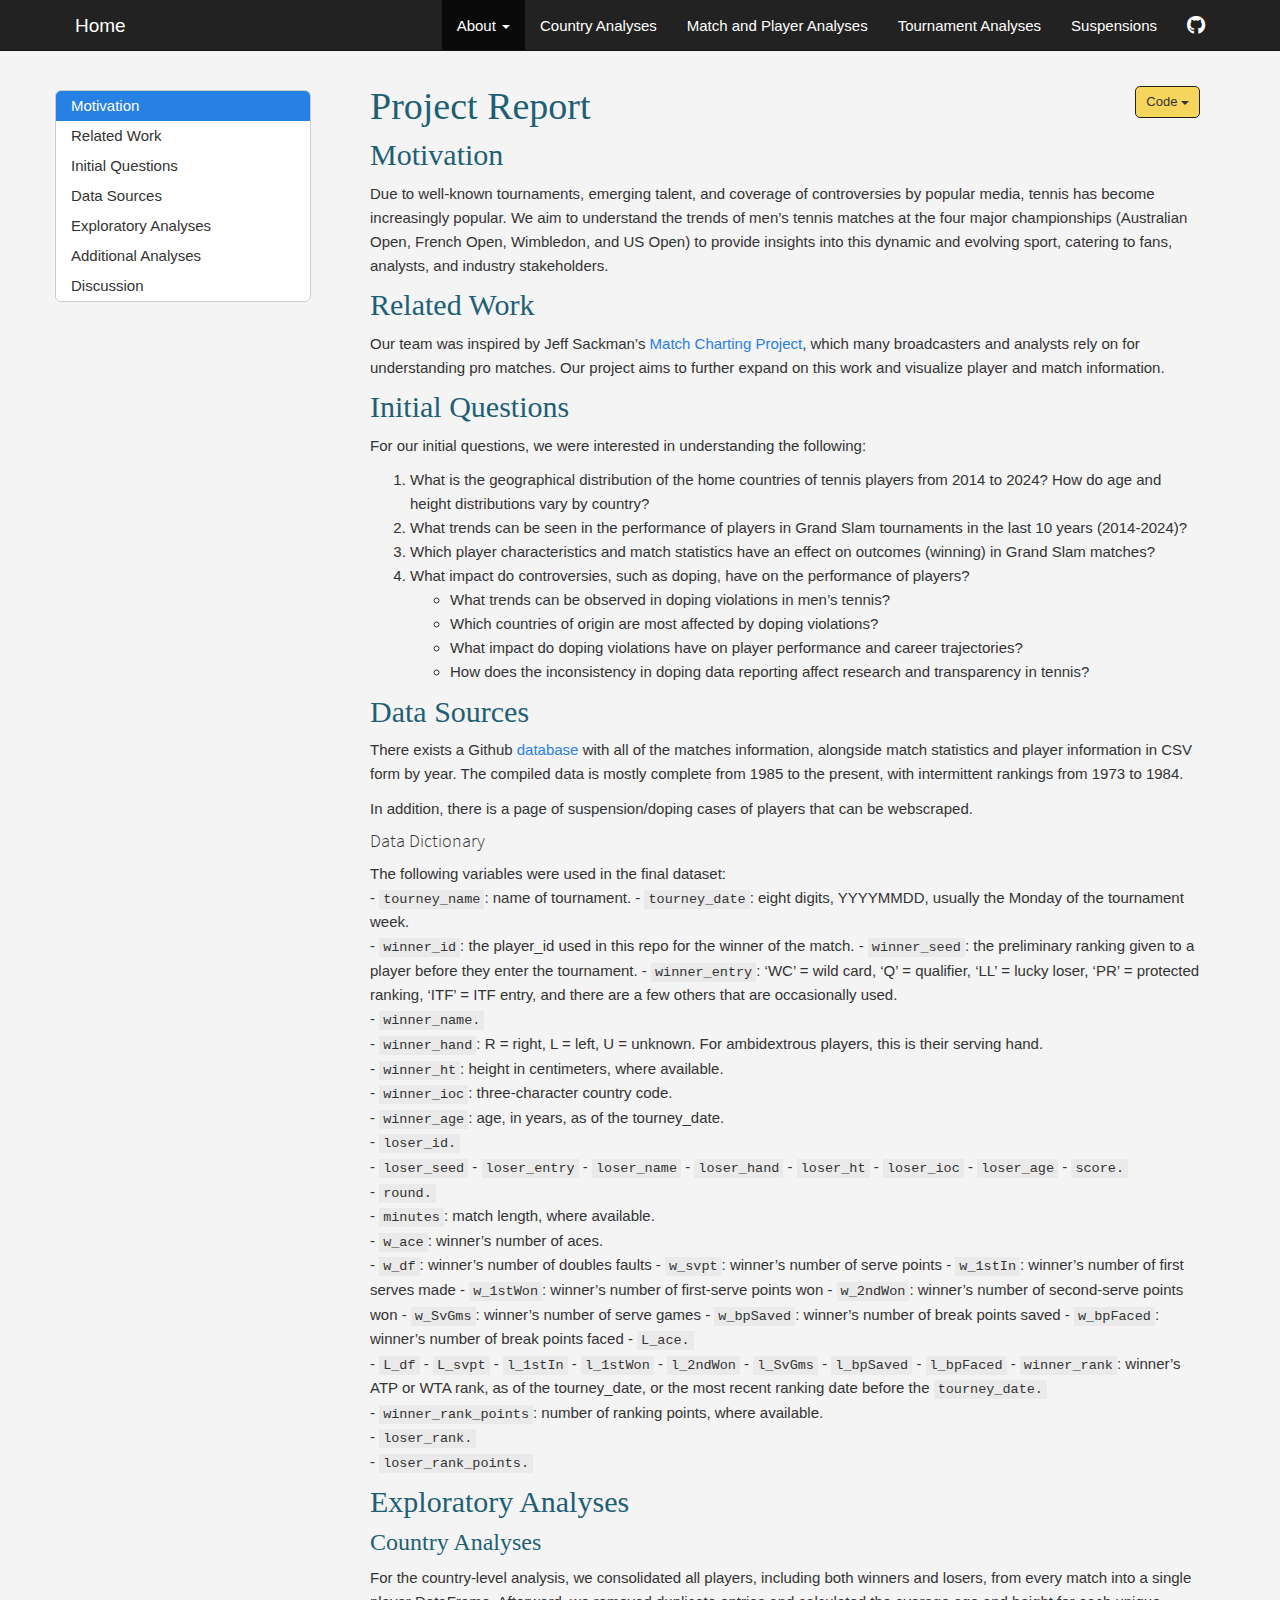
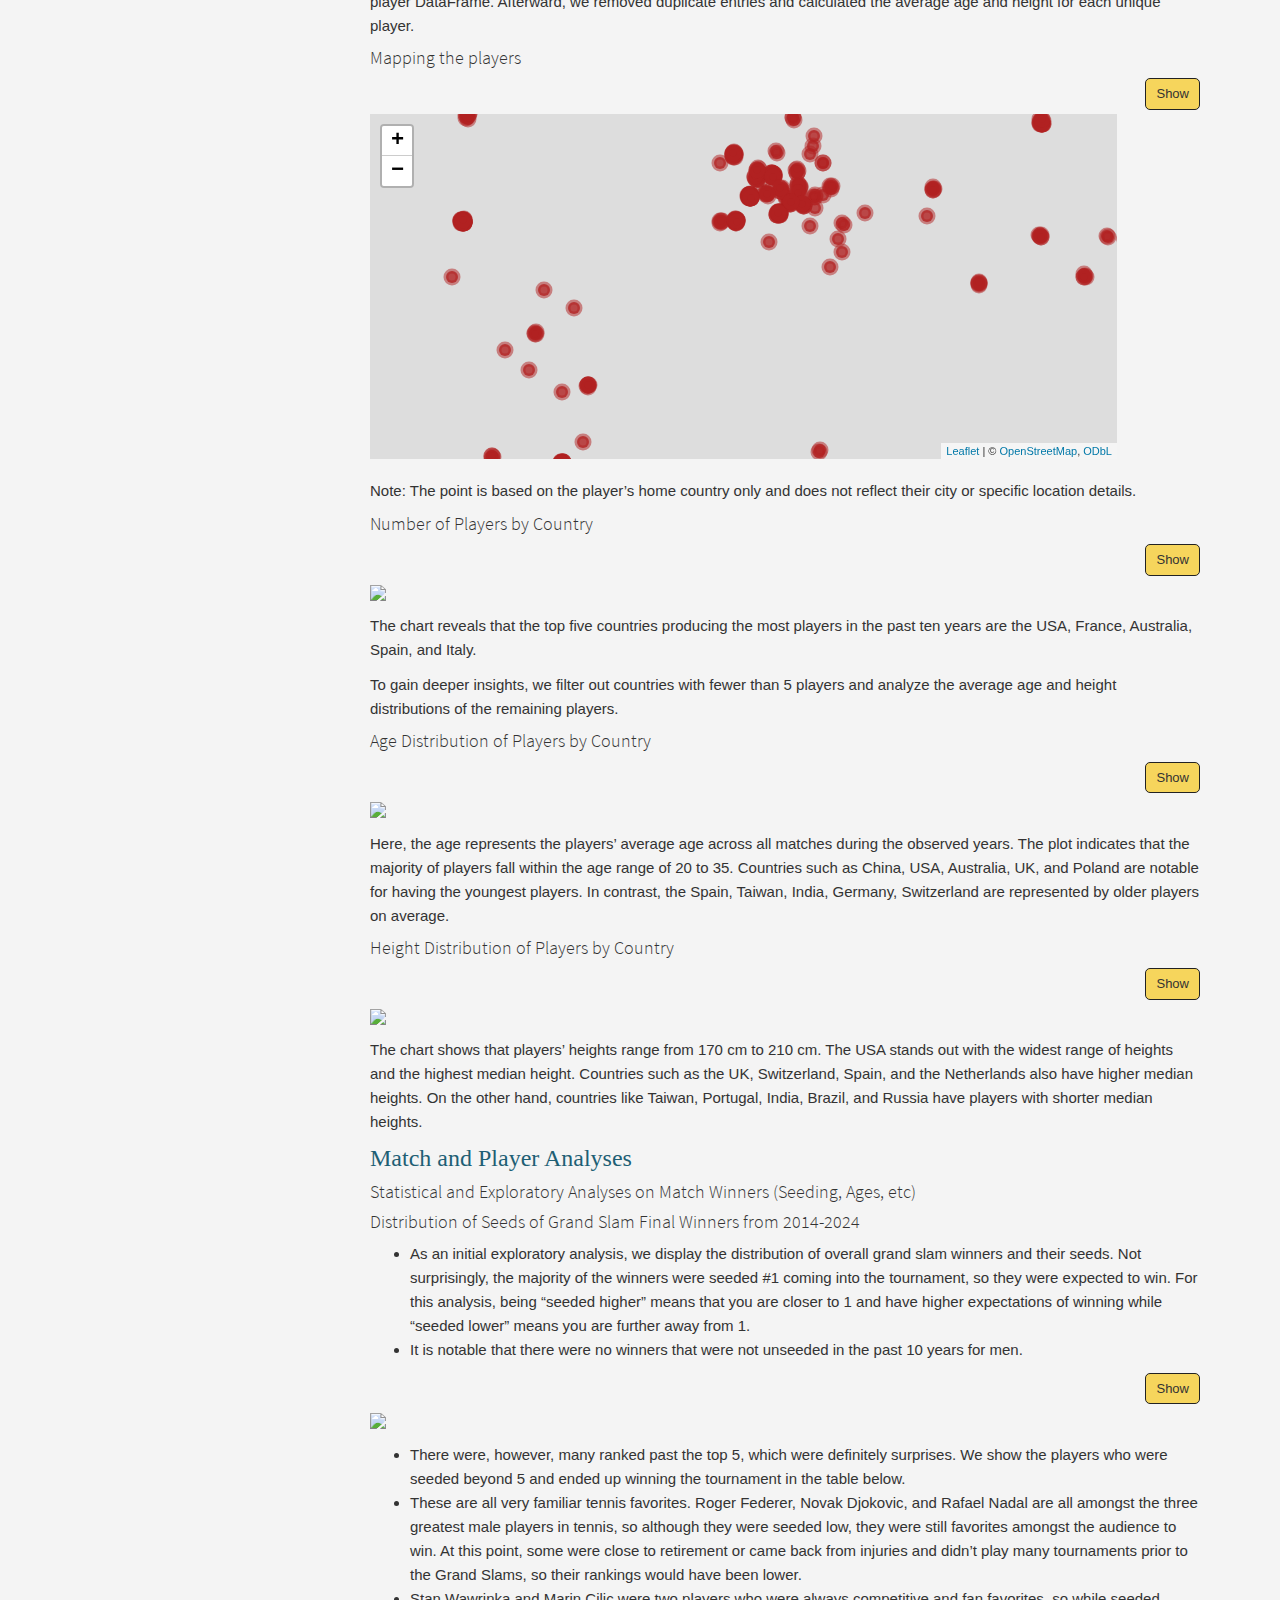
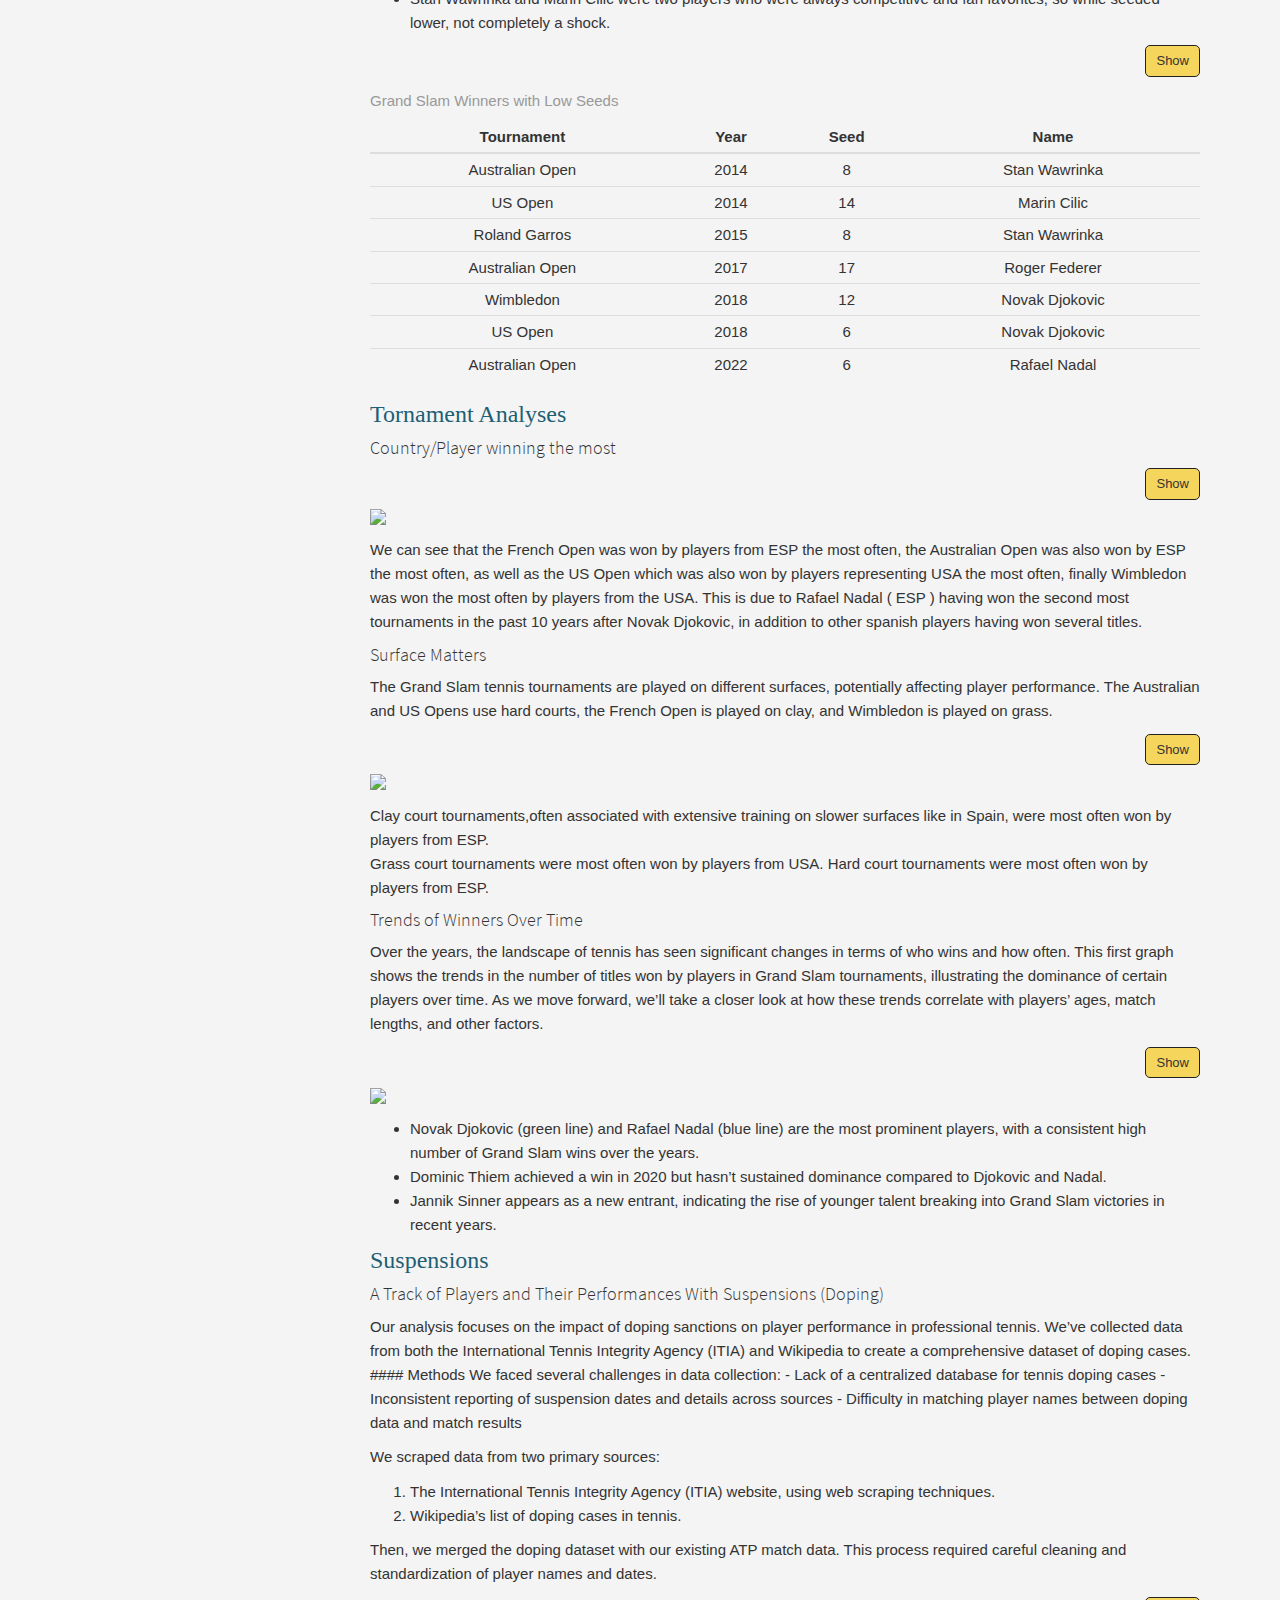
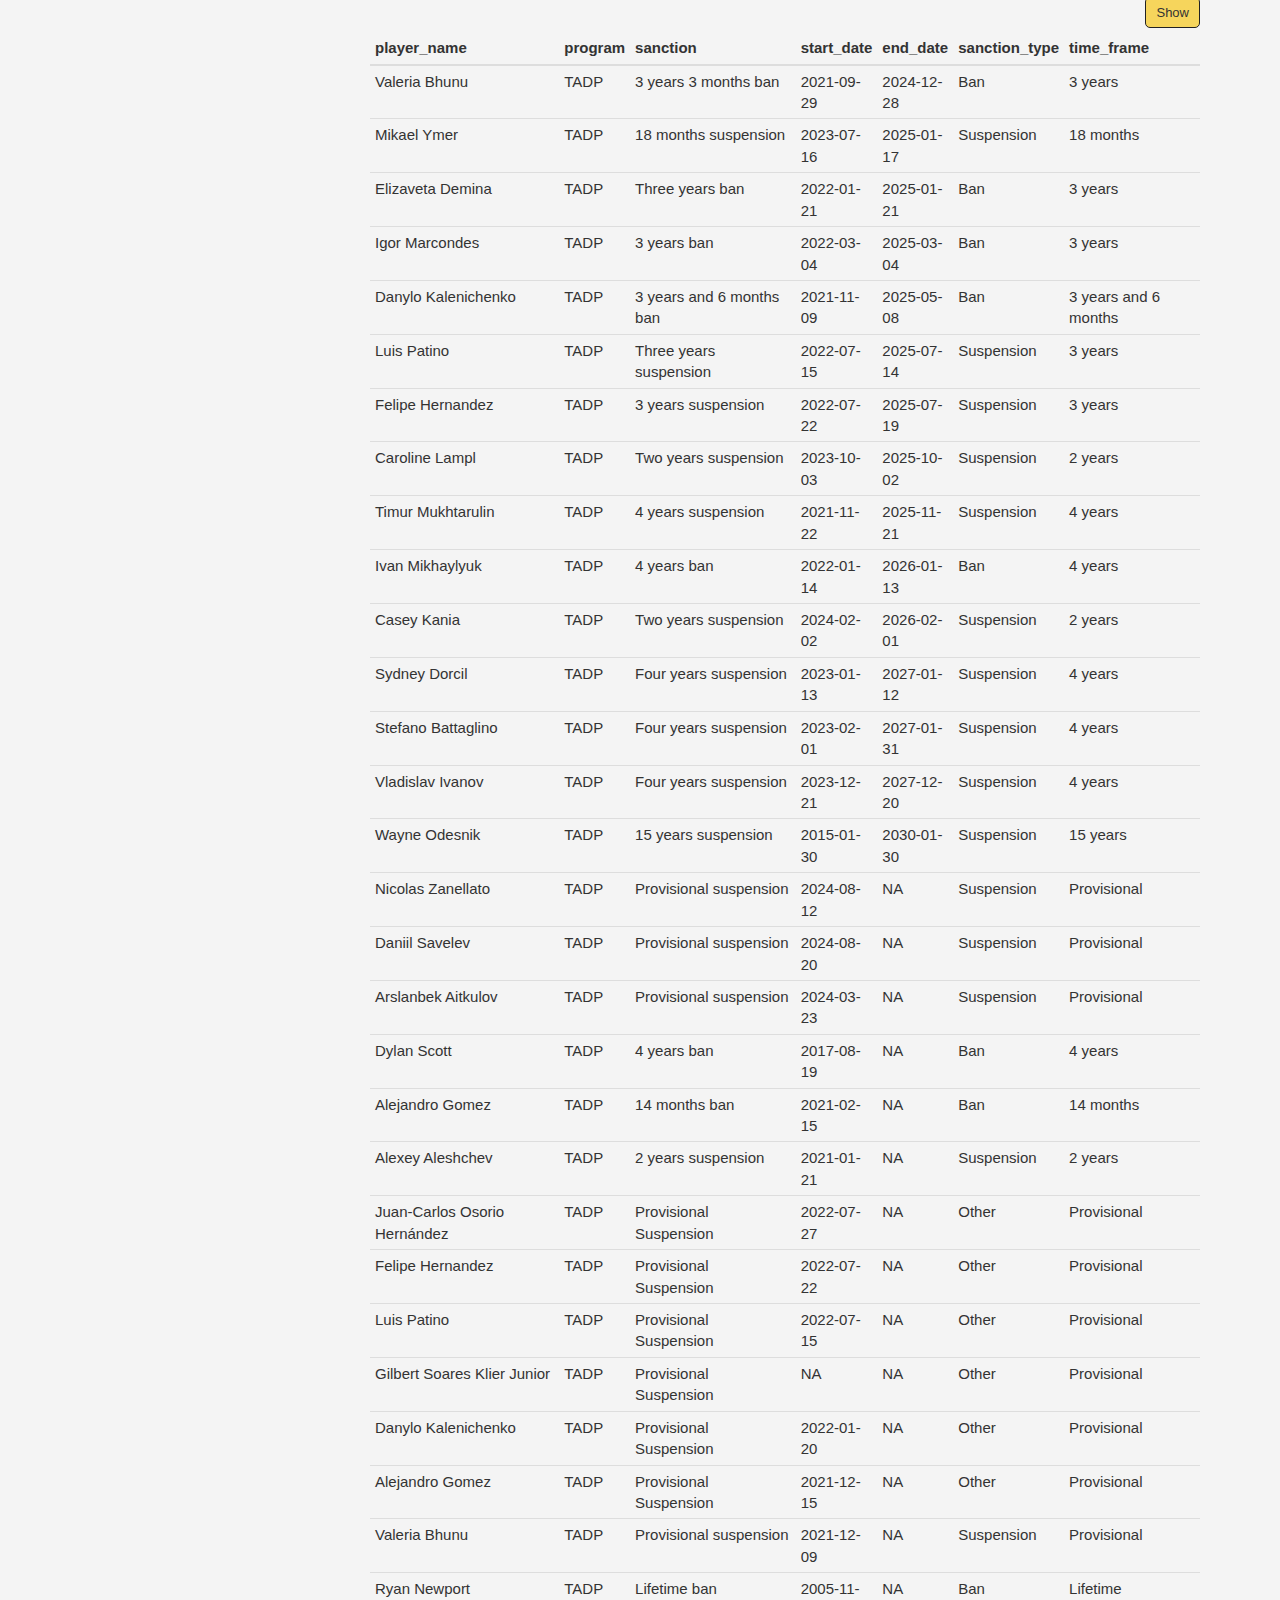
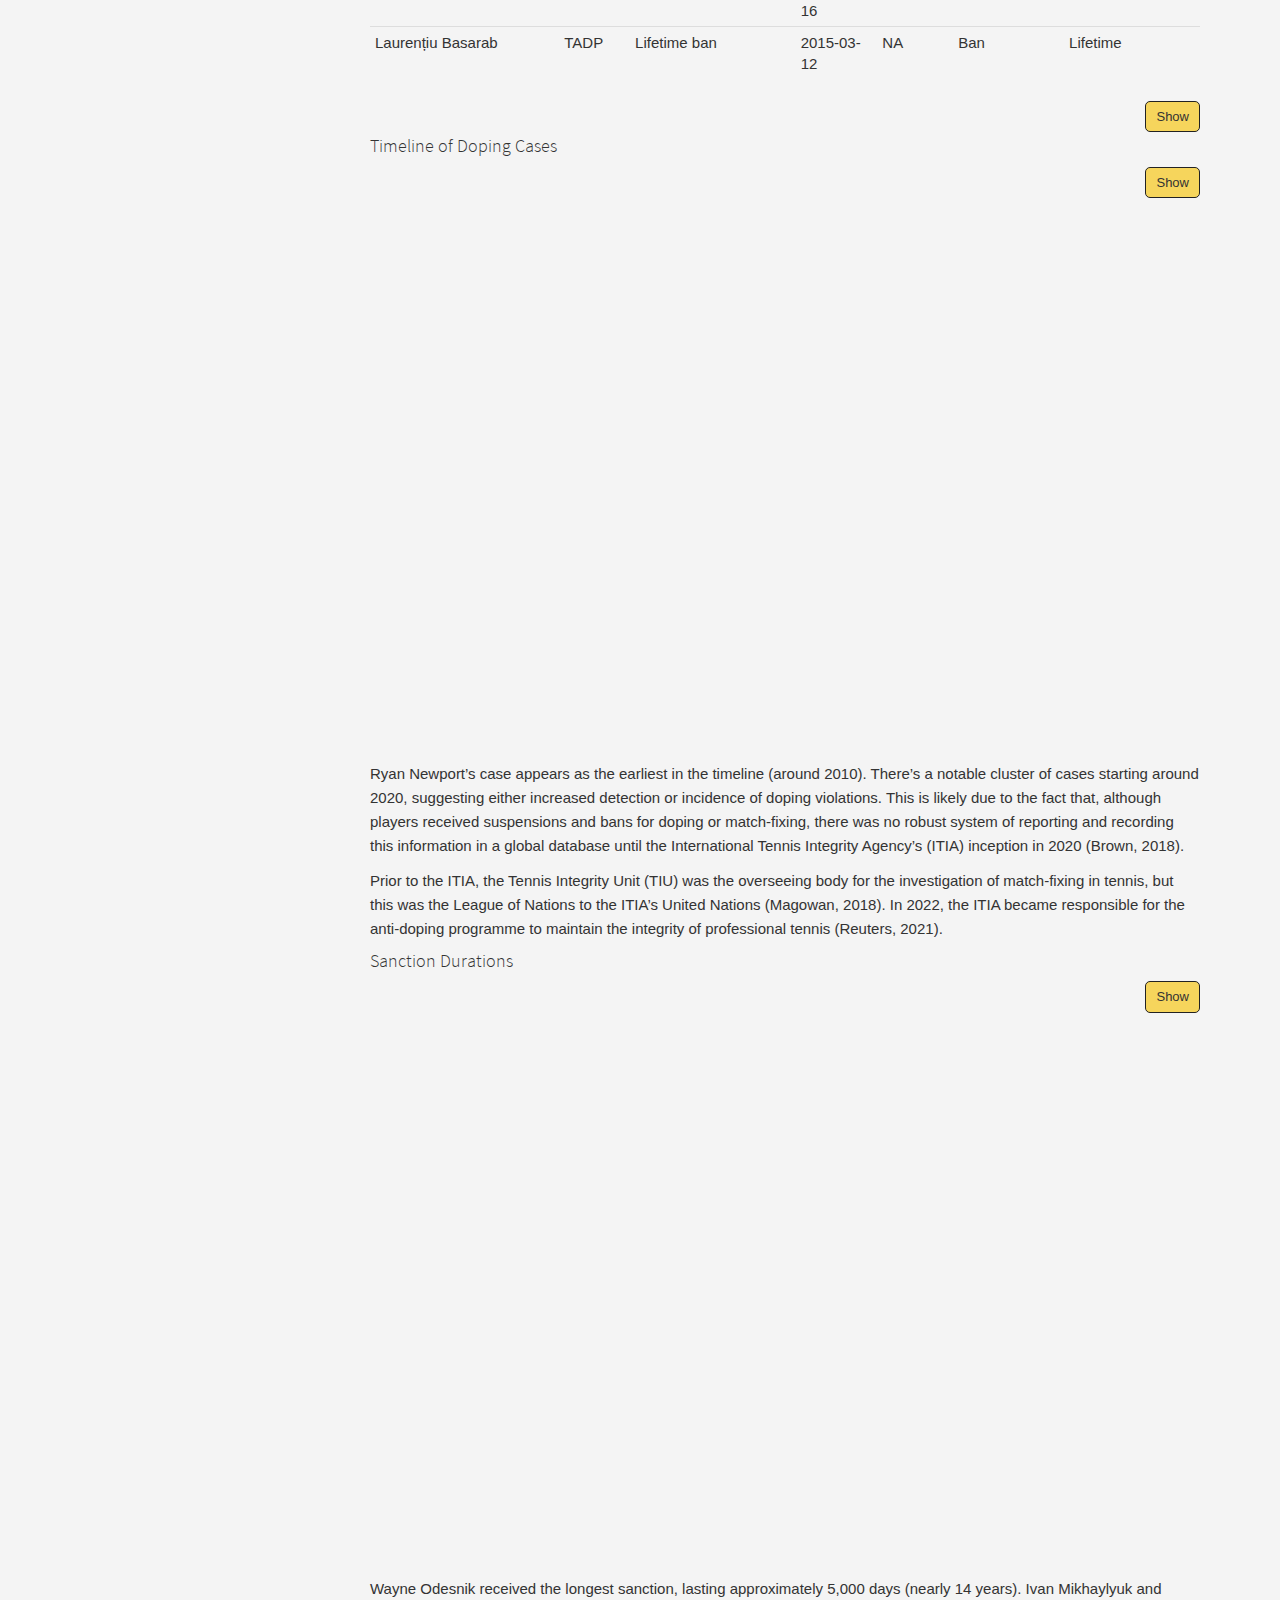
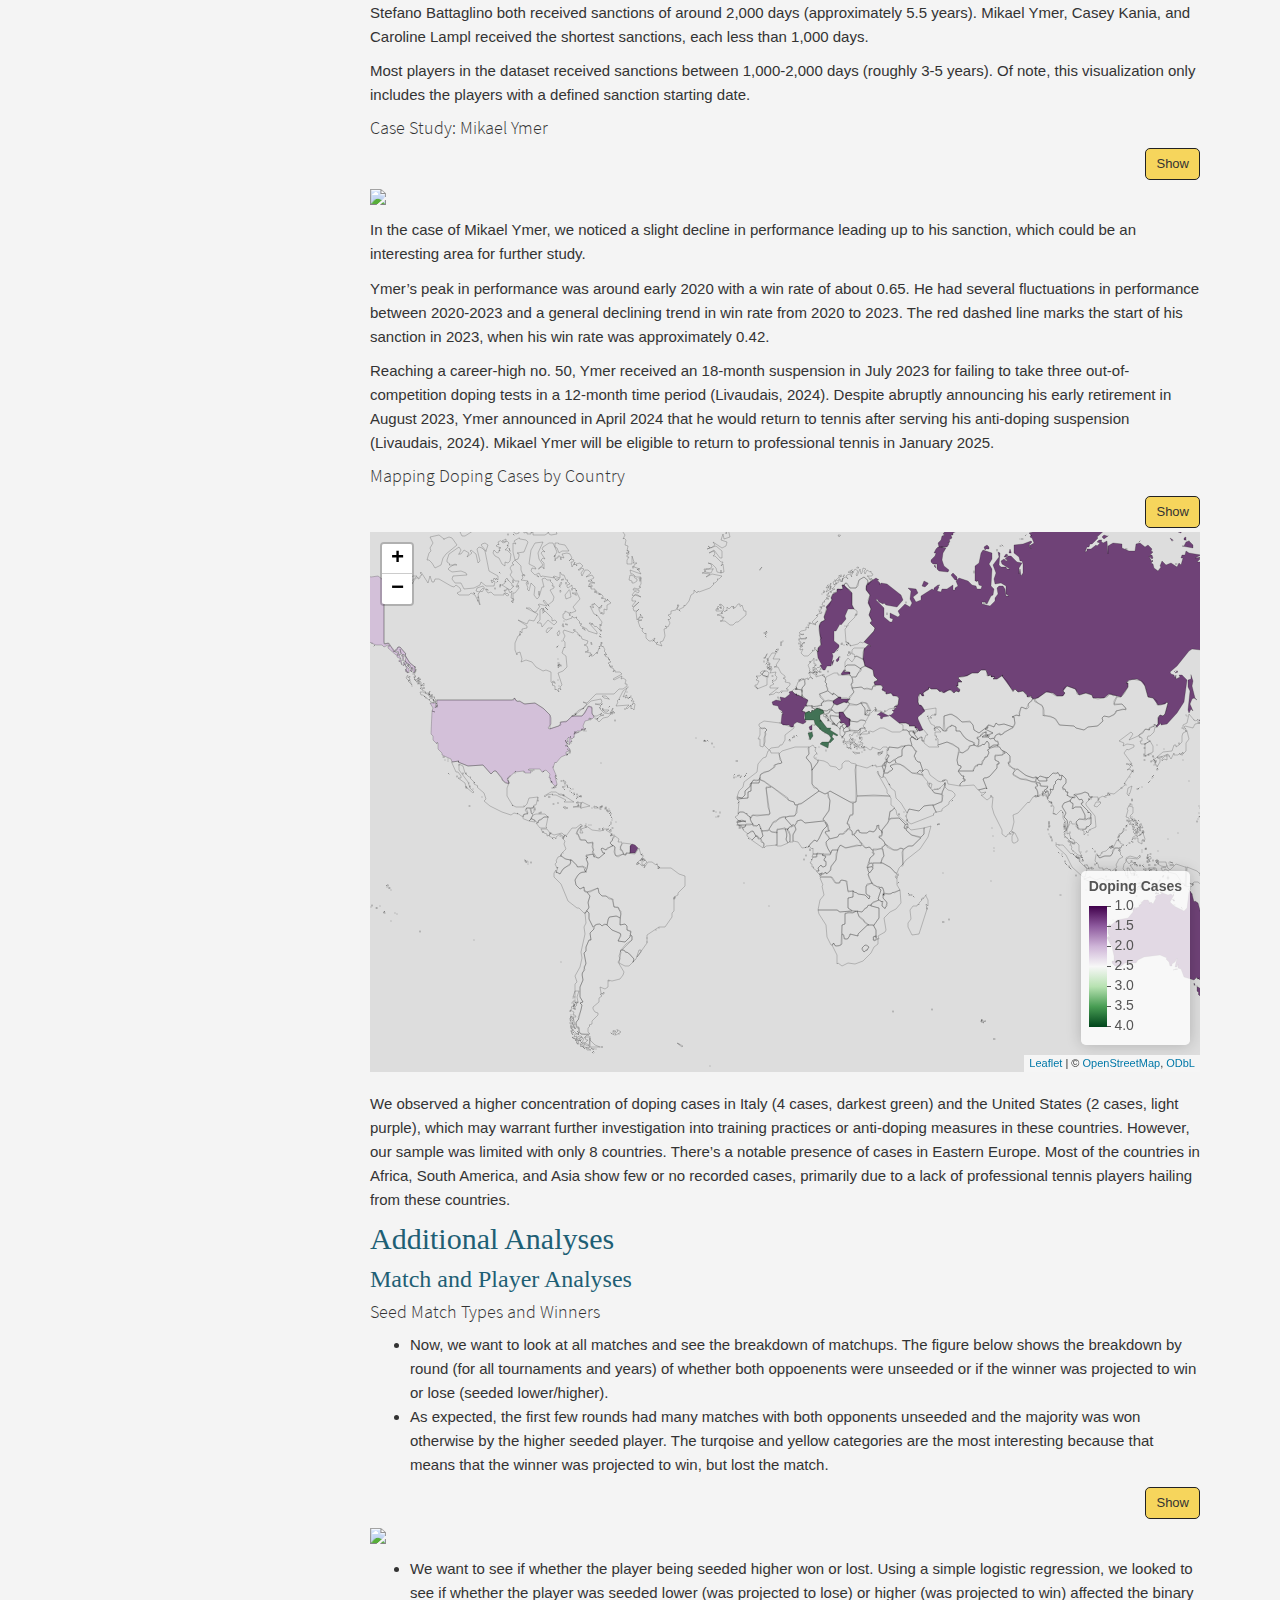
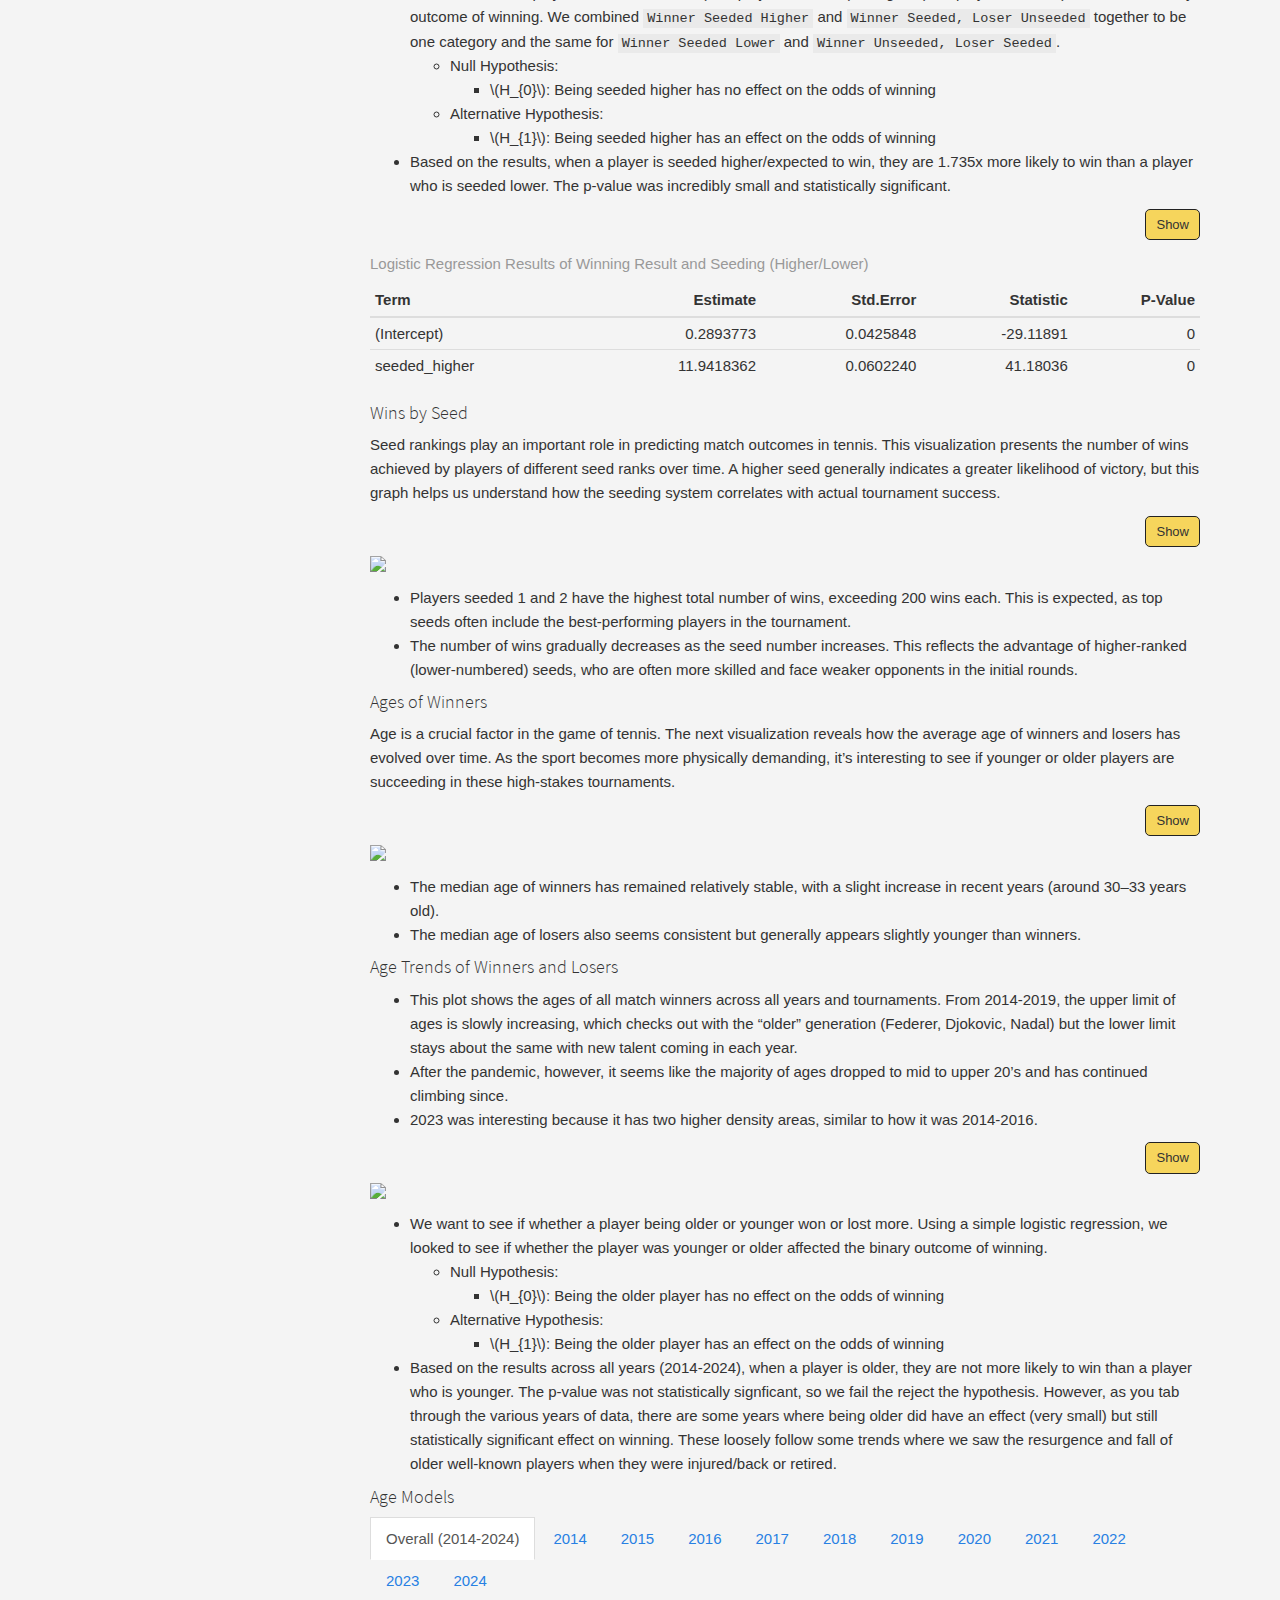
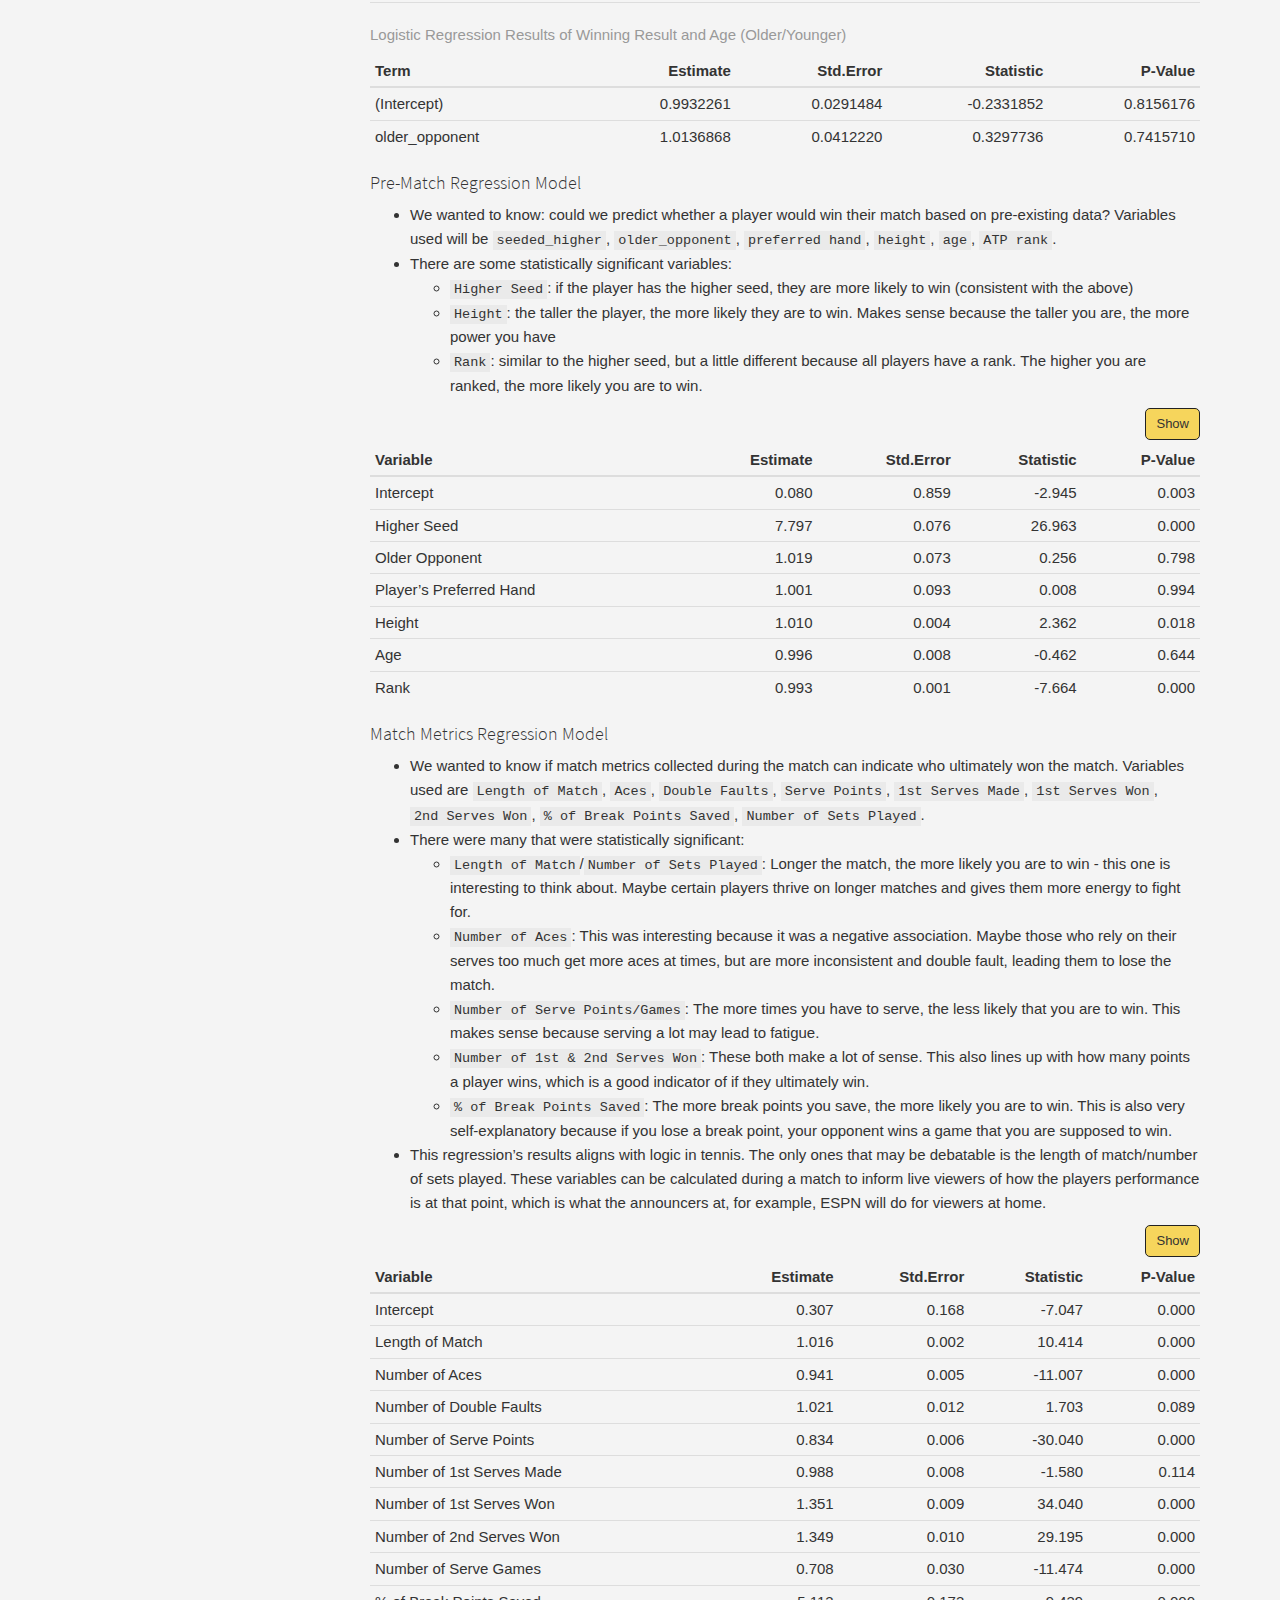
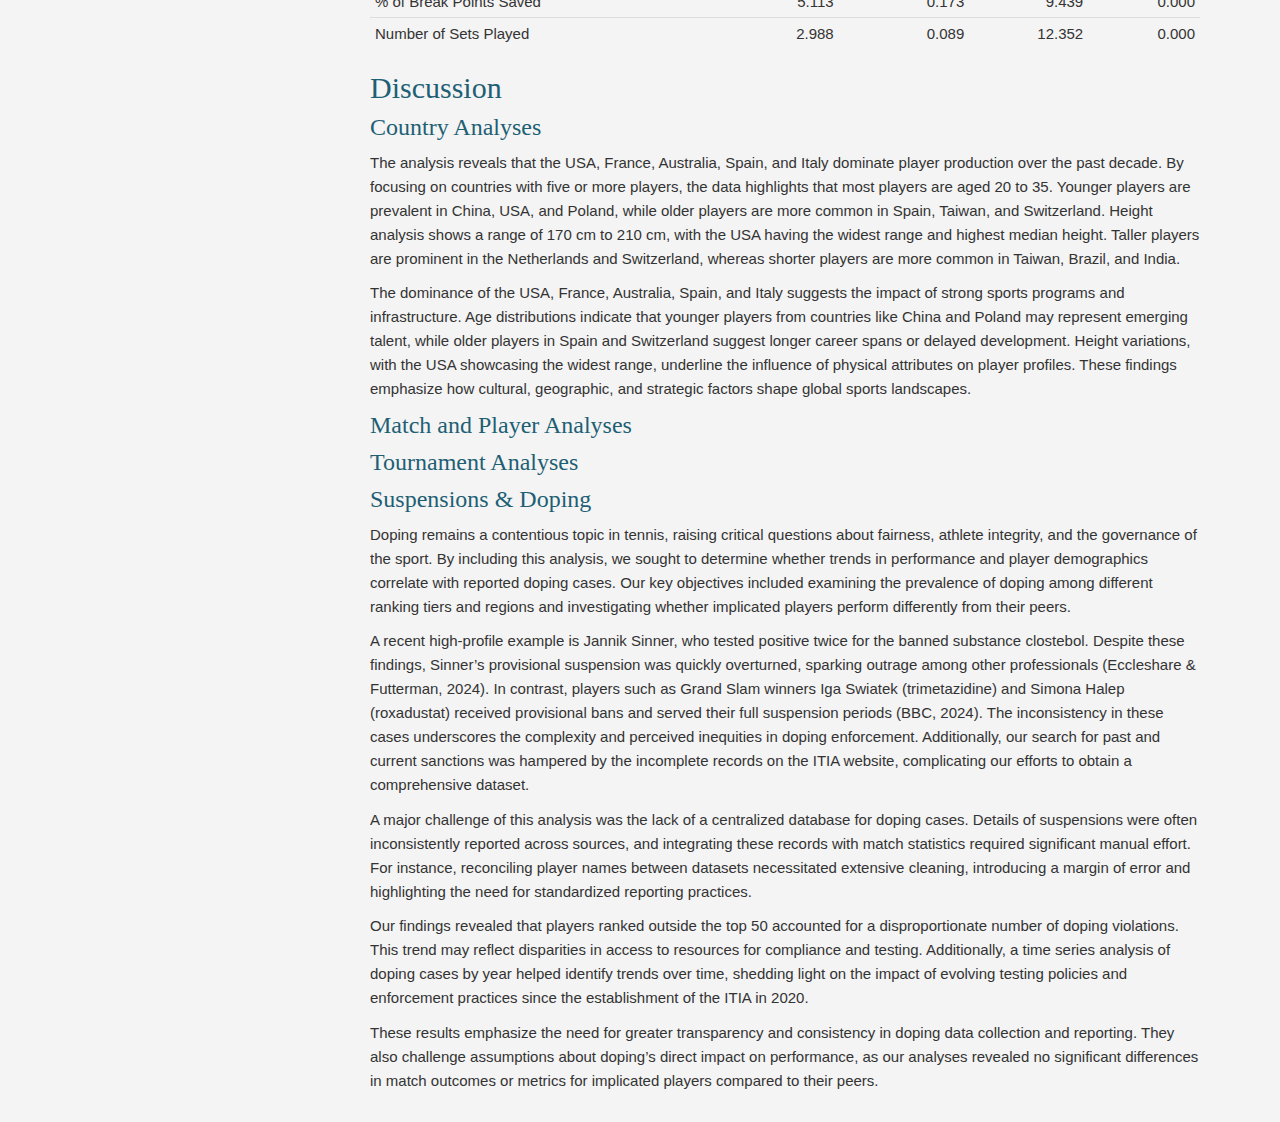
==== about.html @ c5fd1abb "made variable names prettier and hide import code" ====
<!DOCTYPE html>

<html>

<head>

<meta charset="utf-8" />
<meta name="generator" content="pandoc" />
<meta http-equiv="X-UA-Compatible" content="IE=EDGE" />




<title>Project Report</title>

<script src="site_libs/header-attrs-2.28/header-attrs.js"></script>
<script src="site_libs/jquery-3.6.0/jquery-3.6.0.min.js"></script>
<meta name="viewport" content="width=device-width, initial-scale=1" />
<link href="site_libs/bootstrap-3.3.5/css/cosmo.min.css" rel="stylesheet" />
<script src="site_libs/bootstrap-3.3.5/js/bootstrap.min.js"></script>
<script src="site_libs/bootstrap-3.3.5/shim/html5shiv.min.js"></script>
<script src="site_libs/bootstrap-3.3.5/shim/respond.min.js"></script>
<style>h1 {font-size: 34px;}
       h1.title {font-size: 38px;}
       h2 {font-size: 30px;}
       h3 {font-size: 24px;}
       h4 {font-size: 18px;}
       h5 {font-size: 16px;}
       h6 {font-size: 12px;}
       code {color: inherit; background-color: rgba(0, 0, 0, 0.04);}
       pre:not([class]) { background-color: white }</style>
<script src="site_libs/jqueryui-1.13.2/jquery-ui.min.js"></script>
<link href="site_libs/tocify-1.9.1/jquery.tocify.css" rel="stylesheet" />
<script src="site_libs/tocify-1.9.1/jquery.tocify.js"></script>
<script src="site_libs/navigation-1.1/tabsets.js"></script>
<script src="site_libs/navigation-1.1/codefolding.js"></script>
<link href="site_libs/highlightjs-9.12.0/default.css" rel="stylesheet" />
<script src="site_libs/highlightjs-9.12.0/highlight.js"></script>
<link href="site_libs/htmltools-fill-0.5.8.1/fill.css" rel="stylesheet" />
<script src="site_libs/htmlwidgets-1.6.4/htmlwidgets.js"></script>
<link href="site_libs/leaflet-1.3.1/leaflet.css" rel="stylesheet" />
<script src="site_libs/leaflet-1.3.1/leaflet.js"></script>
<link href="site_libs/leafletfix-1.0.0/leafletfix.css" rel="stylesheet" />
<script src="site_libs/proj4-2.6.2/proj4.min.js"></script>
<script src="site_libs/Proj4Leaflet-1.0.1/proj4leaflet.js"></script>
<link href="site_libs/rstudio_leaflet-1.3.1/rstudio_leaflet.css" rel="stylesheet" />
<script src="site_libs/leaflet-binding-2.2.2/leaflet.js"></script>
<script src="site_libs/plotly-binding-4.10.4/plotly.js"></script>
<script src="site_libs/typedarray-0.1/typedarray.min.js"></script>
<link href="site_libs/crosstalk-1.2.1/css/crosstalk.min.css" rel="stylesheet" />
<script src="site_libs/crosstalk-1.2.1/js/crosstalk.min.js"></script>
<link href="site_libs/plotly-htmlwidgets-css-2.11.1/plotly-htmlwidgets.css" rel="stylesheet" />
<script src="site_libs/plotly-main-2.11.1/plotly-latest.min.js"></script>
<link href="site_libs/font-awesome-6.4.2/css/all.min.css" rel="stylesheet" />
<link href="site_libs/font-awesome-6.4.2/css/v4-shims.min.css" rel="stylesheet" />

<style type="text/css">
  code{white-space: pre-wrap;}
  span.smallcaps{font-variant: small-caps;}
  span.underline{text-decoration: underline;}
  div.column{display: inline-block; vertical-align: top; width: 50%;}
  div.hanging-indent{margin-left: 1.5em; text-indent: -1.5em;}
  ul.task-list{list-style: none;}
    </style>

<style type="text/css">code{white-space: pre;}</style>
<script type="text/javascript">
if (window.hljs) {
  hljs.configure({languages: []});
  hljs.initHighlightingOnLoad();
  if (document.readyState && document.readyState === "complete") {
    window.setTimeout(function() { hljs.initHighlighting(); }, 0);
  }
}
</script>






<link rel="stylesheet" href="styles.css" type="text/css" />



<style type = "text/css">
.main-container {
  max-width: 940px;
  margin-left: auto;
  margin-right: auto;
}
img {
  max-width:100%;
}
.tabbed-pane {
  padding-top: 12px;
}
.html-widget {
  margin-bottom: 20px;
}
button.code-folding-btn:focus {
  outline: none;
}
summary {
  display: list-item;
}
details > summary > p:only-child {
  display: inline;
}
pre code {
  padding: 0;
}
</style>


<style type="text/css">
.dropdown-submenu {
  position: relative;
}
.dropdown-submenu>.dropdown-menu {
  top: 0;
  left: 100%;
  margin-top: -6px;
  margin-left: -1px;
  border-radius: 0 6px 6px 6px;
}
.dropdown-submenu:hover>.dropdown-menu {
  display: block;
}
.dropdown-submenu>a:after {
  display: block;
  content: " ";
  float: right;
  width: 0;
  height: 0;
  border-color: transparent;
  border-style: solid;
  border-width: 5px 0 5px 5px;
  border-left-color: #cccccc;
  margin-top: 5px;
  margin-right: -10px;
}
.dropdown-submenu:hover>a:after {
  border-left-color: #adb5bd;
}
.dropdown-submenu.pull-left {
  float: none;
}
.dropdown-submenu.pull-left>.dropdown-menu {
  left: -100%;
  margin-left: 10px;
  border-radius: 6px 0 6px 6px;
}
</style>

<script type="text/javascript">
// manage active state of menu based on current page
$(document).ready(function () {
  // active menu anchor
  href = window.location.pathname
  href = href.substr(href.lastIndexOf('/') + 1)
  if (href === "")
    href = "index.html";
  var menuAnchor = $('a[href="' + href + '"]');

  // mark the anchor link active (and if it's in a dropdown, also mark that active)
  var dropdown = menuAnchor.closest('li.dropdown');
  if (window.bootstrap) { // Bootstrap 4+
    menuAnchor.addClass('active');
    dropdown.find('> .dropdown-toggle').addClass('active');
  } else { // Bootstrap 3
    menuAnchor.parent().addClass('active');
    dropdown.addClass('active');
  }

  // Navbar adjustments
  var navHeight = $(".navbar").first().height() + 15;
  var style = document.createElement('style');
  var pt = "padding-top: " + navHeight + "px; ";
  var mt = "margin-top: -" + navHeight + "px; ";
  var css = "";
  // offset scroll position for anchor links (for fixed navbar)
  for (var i = 1; i <= 6; i++) {
    css += ".section h" + i + "{ " + pt + mt + "}\n";
  }
  style.innerHTML = "body {" + pt + "padding-bottom: 40px; }\n" + css;
  document.head.appendChild(style);
});
</script>

<!-- tabsets -->

<style type="text/css">
.tabset-dropdown > .nav-tabs {
  display: inline-table;
  max-height: 500px;
  min-height: 44px;
  overflow-y: auto;
  border: 1px solid #ddd;
  border-radius: 4px;
}

.tabset-dropdown > .nav-tabs > li.active:before, .tabset-dropdown > .nav-tabs.nav-tabs-open:before {
  content: "\e259";
  font-family: 'Glyphicons Halflings';
  display: inline-block;
  padding: 10px;
  border-right: 1px solid #ddd;
}

.tabset-dropdown > .nav-tabs.nav-tabs-open > li.active:before {
  content: "\e258";
  font-family: 'Glyphicons Halflings';
  border: none;
}

.tabset-dropdown > .nav-tabs > li.active {
  display: block;
}

.tabset-dropdown > .nav-tabs > li > a,
.tabset-dropdown > .nav-tabs > li > a:focus,
.tabset-dropdown > .nav-tabs > li > a:hover {
  border: none;
  display: inline-block;
  border-radius: 4px;
  background-color: transparent;
}

.tabset-dropdown > .nav-tabs.nav-tabs-open > li {
  display: block;
  float: none;
}

.tabset-dropdown > .nav-tabs > li {
  display: none;
}
</style>

<!-- code folding -->
<style type="text/css">
.code-folding-btn { margin-bottom: 4px; }
</style>



<style type="text/css">

#TOC {
  margin: 25px 0px 20px 0px;
}
@media (max-width: 768px) {
#TOC {
  position: relative;
  width: 100%;
}
}

@media print {
.toc-content {
  /* see https://github.com/w3c/csswg-drafts/issues/4434 */
  float: right;
}
}

.toc-content {
  padding-left: 30px;
  padding-right: 40px;
}

div.main-container {
  max-width: 1200px;
}

div.tocify {
  width: 20%;
  max-width: 260px;
  max-height: 85%;
}

@media (min-width: 768px) and (max-width: 991px) {
  div.tocify {
    width: 25%;
  }
}

@media (max-width: 767px) {
  div.tocify {
    width: 100%;
    max-width: none;
  }
}

.tocify ul, .tocify li {
  line-height: 20px;
}

.tocify-subheader .tocify-item {
  font-size: 0.90em;
}

.tocify .list-group-item {
  border-radius: 0px;
}


</style>



</head>

<body>


<div class="container-fluid main-container">


<!-- setup 3col/9col grid for toc_float and main content  -->
<div class="row">
<div class="col-xs-12 col-sm-4 col-md-3">
<div id="TOC" class="tocify">
</div>
</div>

<div class="toc-content col-xs-12 col-sm-8 col-md-9">




<div class="navbar navbar-default  navbar-fixed-top" role="navigation">
  <div class="container">
    <div class="navbar-header">
      <button type="button" class="navbar-toggle collapsed" data-toggle="collapse" data-bs-toggle="collapse" data-target="#navbar" data-bs-target="#navbar">
        <span class="icon-bar"></span>
        <span class="icon-bar"></span>
        <span class="icon-bar"></span>
      </button>
      <a class="navbar-brand" href="index.html">Home</a>
    </div>
    <div id="navbar" class="navbar-collapse collapse">
      <ul class="nav navbar-nav">
        
      </ul>
      <ul class="nav navbar-nav navbar-right">
        <li class="dropdown">
  <a href="#" class="dropdown-toggle" data-toggle="dropdown" role="button" data-bs-toggle="dropdown" aria-expanded="false">
    About
     
    <span class="caret"></span>
  </a>
  <ul class="dropdown-menu" role="menu">
    <li>
      <a href="about.html">Project Report</a>
    </li>
    <li>
      <a href="about_us.html">About Us</a>
    </li>
  </ul>
</li>
<li>
  <a href="demographics.html">Country Analyses</a>
</li>
<li>
  <a href="ranking.html">Match and Player Analyses</a>
</li>
<li>
  <a href="wins.html">Tournament Analyses</a>
</li>
<li>
  <a href="suspensions.html">Suspensions</a>
</li>
<li>
  <a href="https://github.com/rysgpd/p8105_final_project.github.io">
    <span class="fa fa-github fa-lg"></span>
     
  </a>
</li>
      </ul>
    </div><!--/.nav-collapse -->
  </div><!--/.container -->
</div><!--/.navbar -->

<div id="header">

<div class="btn-group pull-right float-right">
<button type="button" class="btn btn-default btn-xs btn-secondary btn-sm dropdown-toggle" data-toggle="dropdown" data-bs-toggle="dropdown" aria-haspopup="true" aria-expanded="false"><span>Code</span> <span class="caret"></span></button>
<ul class="dropdown-menu dropdown-menu-right" style="min-width: 50px;">
<li><a id="rmd-show-all-code" href="#">Show All Code</a></li>
<li><a id="rmd-hide-all-code" href="#">Hide All Code</a></li>
</ul>
</div>



<h1 class="title toc-ignore">Project Report</h1>

</div>


<div id="motivation" class="section level2">
<h2>Motivation</h2>
<p>Due to well-known tournaments, emerging talent, and coverage of
controversies by popular media, tennis has become increasingly popular.
We aim to understand the trends of men’s tennis matches at the four
major championships (Australian Open, French Open, Wimbledon, and US
Open) to provide insights into this dynamic and evolving sport, catering
to fans, analysts, and industry stakeholders.</p>
</div>
<div id="related-work" class="section level2">
<h2>Related Work</h2>
<p>Our team was inspired by Jeff Sackman’s <a
href="https://www.tennisabstract.com/charting/meta.html">Match Charting
Project</a>, which many broadcasters and analysts rely on for
understanding pro matches. Our project aims to further expand on this
work and visualize player and match information.</p>
</div>
<div id="initial-questions" class="section level2">
<h2>Initial Questions</h2>
<p>For our initial questions, we were interested in understanding the
following:</p>
<ol style="list-style-type: decimal">
<li>What is the geographical distribution of the home countries of
tennis players from 2014 to 2024? How do age and height distributions
vary by country?</li>
<li>What trends can be seen in the performance of players in Grand Slam
tournaments in the last 10 years (2014-2024)?</li>
<li>Which player characteristics and match statistics have an effect on
outcomes (winning) in Grand Slam matches?</li>
<li>What impact do controversies, such as doping, have on the
performance of players?
<ul>
<li>What trends can be observed in doping violations in men’s
tennis?</li>
<li>Which countries of origin are most affected by doping
violations?</li>
<li>What impact do doping violations have on player performance and
career trajectories?</li>
<li>How does the inconsistency in doping data reporting affect research
and transparency in tennis?</li>
</ul></li>
</ol>
</div>
<div id="data-sources" class="section level2">
<h2>Data Sources</h2>
<p>There exists a Github <a
href="https://github.com/JeffSackmann/tennis_atp">database</a> with all
of the matches information, alongside match statistics and player
information in CSV form by year. The compiled data is mostly complete
from 1985 to the present, with intermittent rankings from 1973 to
1984.</p>
<p>In addition, there is a page of suspension/doping cases of players
that can be webscraped.</p>
<div id="data-dictionary" class="section level4">
<h4>Data Dictionary</h4>
<p>The following variables were used in the final dataset:<br />
- <code>tourney_name</code>: name of tournament. -
<code>tourney_date</code>: eight digits, YYYYMMDD, usually the Monday of
the tournament week.<br />
- <code>winner_id</code>: the player_id used in this repo for the winner
of the match. - <code>winner_seed</code>: the preliminary ranking given
to a player before they enter the tournament. -
<code>winner_entry</code>: ‘WC’ = wild card, ‘Q’ = qualifier, ‘LL’ =
lucky loser, ‘PR’ = protected ranking, ‘ITF’ = ITF entry, and there are
a few others that are occasionally used.<br />
- <code>winner_name.</code><br />
- <code>winner_hand</code>: R = right, L = left, U = unknown. For
ambidextrous players, this is their serving hand.<br />
- <code>winner_ht</code>: height in centimeters, where available.<br />
- <code>winner_ioc</code>: three-character country code.<br />
- <code>winner_age</code>: age, in years, as of the tourney_date.<br />
- <code>loser_id.</code><br />
- <code>loser_seed</code> - <code>loser_entry</code> -
<code>loser_name</code> - <code>loser_hand</code> -
<code>loser_ht</code> - <code>loser_ioc</code> - <code>loser_age</code>
- <code>score.</code><br />
- <code>round.</code><br />
- <code>minutes</code>: match length, where available.<br />
- <code>w_ace</code>: winner’s number of aces.<br />
- <code>w_df</code>: winner’s number of doubles faults -
<code>w_svpt</code>: winner’s number of serve points -
<code>w_1stIn</code>: winner’s number of first serves made -
<code>w_1stWon</code>: winner’s number of first-serve points won -
<code>w_2ndWon</code>: winner’s number of second-serve points won -
<code>w_SvGms</code>: winner’s number of serve games -
<code>w_bpSaved</code>: winner’s number of break points saved -
<code>w_bpFaced</code>: winner’s number of break points faced -
<code>L_ace.</code><br />
- <code>L_df</code> - <code>L_svpt</code> - <code>l_1stIn</code> -
<code>l_1stWon</code> - <code>l_2ndWon</code> - <code>l_SvGms</code> -
<code>l_bpSaved</code> - <code>l_bpFaced</code> -
<code>winner_rank</code>: winner’s ATP or WTA rank, as of the
tourney_date, or the most recent ranking date before the
<code>tourney_date.</code><br />
- <code>winner_rank_points</code>: number of ranking points, where
available.<br />
- <code>loser_rank.</code><br />
- <code>loser_rank_points.</code></p>
</div>
</div>
<div id="exploratory-analyses" class="section level2">
<h2>Exploratory Analyses</h2>
<div id="country-analyses" class="section level3">
<h3>Country Analyses</h3>
<p>For the country-level analysis, we consolidated all players,
including both winners and losers, from every match into a single player
DataFrame. Afterward, we removed duplicate entries and calculated the
average age and height for each unique player.</p>
<div id="mapping-the-players" class="section level4">
<h4>Mapping the players</h4>
<pre class="r"><code>manual_mapping &lt;- tibble(
  player_ioc = c(&quot;BAR&quot;, &quot;BUL&quot;, &quot;CHI&quot;, &quot;CRO&quot;, &quot;DEN&quot;, &quot;GER&quot;, &quot;GRE&quot;, &quot;LAT&quot;, &quot;NED&quot;, &quot;POR&quot;, &quot;RSA&quot;, &quot;SLO&quot;, &quot;SUI&quot;, &quot;TPE&quot;, &quot;URU&quot;),
  country_name = c(&quot;Barbados&quot;, &quot;Bulgaria&quot;, &quot;Chile&quot;, &quot;Croatia&quot;, &quot;Denmark&quot;, &quot;Germany&quot;, &quot;Greece&quot;, &quot;Latvia&quot;, &quot;Netherlands&quot;, &quot;Portugal&quot;, 
                   &quot;South Africa&quot;, &quot;Slovenia&quot;, &quot;Switzerland&quot;, &quot;Taiwan&quot;, &quot;Uruguay&quot;)
)

player_df = 
  player_df |&gt;
  mutate(
    country_name = countrycode(player_ioc, &quot;iso3c&quot;, &quot;country.name&quot;),
  ) |&gt;
  left_join(manual_mapping, by = &quot;player_ioc&quot;, suffix = c(&quot;_countrycode&quot;, &quot;_manual&quot;)) |&gt;
  mutate(
    country_name = ifelse(!is.na(country_name_manual), country_name_manual, country_name_countrycode), 
    player_info = paste(
      &quot;&lt;b&gt;Name:&lt;/b&gt;&quot;, player_name, &quot;&lt;br&gt;&quot;,
      &quot;&lt;b&gt;Hand:&lt;/b&gt;&quot;, player_hand, &quot;&lt;br&gt;&quot;,
      &quot;&lt;b&gt;Age:&lt;/b&gt;&quot;, round(player_age, 2), &quot;&lt;br&gt;&quot;,
      &quot;&lt;b&gt;Height:&lt;/b&gt;&quot;, player_ht, &quot;&lt;br&gt;&quot;,
      &quot;&lt;b&gt;Country:&lt;/b&gt;&quot;, country_name
  ))

player_df = player_df |&gt;
  mutate(
    country_name = case_when(
      country_name == &quot;United States&quot; ~ &quot;USA&quot;,
      country_name == &quot;United Kingdom&quot; ~ &quot;UK&quot;,
      TRUE ~ country_name
    )
  )

country_coords =
  map_data(&quot;world&quot;) |&gt;
  group_by(region) |&gt;
  summarise(lat = mean(range(lat)), long = mean(range(long)))

country_coords = country_coords |&gt;
  mutate(
    lat = ifelse(region == &quot;USA&quot;, 39.8283, lat),
    long = ifelse(region == &quot;USA&quot;, -98.5795, long)
  )

player_coords =
  player_df |&gt;
  left_join(country_coords, by = c(&quot;country_name&quot; = &quot;region&quot;))

set.seed(42) 
player_coords &lt;- player_coords |&gt; 
  mutate(
    lat = lat + runif(n(), -0.5, 0.5),  
    long = long + runif(n(), -0.5, 0.5)
  )

leaflet(player_coords) |&gt;
  addTiles() |&gt;  
  addCircleMarkers(
    ~long, ~lat,  
    radius = 6, 
    color = &quot;firebrick&quot;,  
    popup = ~player_info,  
    label = ~player_name, 
    fillOpacity = 0.8
  ) |&gt; 
  setView(lng = 0, lat = 20, zoom = 2)  </code></pre>
<div class="leaflet html-widget html-fill-item" id="htmlwidget-138d885b9e97c5eb95f0" style="width:90%;height:345.6px;"></div>
<script type="application/json" data-for="htmlwidget-138d885b9e97c5eb95f0">{"x":{"options":{"crs":{"crsClass":"L.CRS.EPSG3857","code":null,"proj4def":null,"projectedBounds":null,"options":{}}},"calls":[{"method":"addTiles","args":["https://{s}.tile.openstreetmap.org/{z}/{x}/{y}.png",null,null,{"minZoom":0,"maxZoom":18,"tileSize":256,"subdomains":"abc","errorTileUrl":"","tms":false,"noWrap":false,"zoomOffset":0,"zoomReverse":false,"opacity":1,"zIndex":1,"detectRetina":false,"attribution":"&copy; <a href=\"https://openstreetmap.org/copyright/\">OpenStreetMap<\/a>,  <a href=\"https://opendatacommons.org/licenses/odbl/\">ODbL<\/a>"}]},{"method":"addCircleMarkers","args":[[51.5835796946194,51.60584906442091,39.61443953478634,null,44.62550825998187,null,46.47760279523209,45.87568107782863,51.32576594152488,18.97984505747445,39.85298065259121,-32.18137564812787,48.13508690474555,61.28216031542979,51.13106647366658,42.32500140019692,46.44536662613973,64.55791704915464,46.77782873134129,41.94531962368637,47.20686303707771,39.53394904406741,40.31719172892086,42.3316551099997,45.82345203869045,46.25522626494057,46.1312179476954,40.3009770072531,39.84220850444399,40.23124313633889,52.16706377267838,61.83778663235717,39.71640828281566,46.42618420999497,61.03067982988432,-38.08441752265207,61.03406563797034,49.51398297795095,40.30184028414078,-38.30555495945737,null,23.53672373341396,50.70620468398556,51.64231356489472,4.030969855841249,40.35281547298655,46.62876938609406,33.92486799065955,-13.77114769513719,52.04830636223778,41.71841408871114,50.34774769889191,39.72678541142419,-38.13264082721435,43.74460017215461,35.13658797345124,62.5727598471567,50.84003798151389,46.00210244441405,44.49817567574792,46.14274747227319,24.08376934635453,21.38183464040048,61.59321991517209,47.15252136834897,31.14401418808848,46.0123010952957,40.15645848523751,-38.22412878251635,39.56884473964497,61.06972028710879,41.52546597155742,34.83220534608699,null,39.59264921862632,-32.18113206210546,39.40312361507677,null,52.14712102618068,41.38655743165873,61.60833549359813,39.5531440845225,39.68732830585837,-32.37131109950133,48.64640403585508,39.9588857179042,45.97471787920222,50.75875416747294,43.79127574595623,50.97399202059023,40.06266539101489,-35.05435132863931,50.87734360806644,40.32827300368808,46.6666592292022,46.47510878159665,41.19686440285295,35.9020014249254,40.07227464632057,55.54579498223029,46.36725982511416,47.71627841051668,45.86239365069196,47.58935968624428,51.61122934310697,52.59532133163884,55.66649102140218,-38.18408769718371,44.2414249710273,41.38725984352641,46.34995193313807,50.83780101011507,53.67129757185467,38.91508432524279,51.20456364494748,48.03649740759283,51.63409416144714,51.02443960495293,48.48271376336925,44.81270487164147,39.68502199935652,21.03292549867183,-32.32701200083829,48.77024509129114,51.38843094347976,-32.50551485456526,4.518422536086291,48.46169100585394,41.61851040297188,-14.01761670550331,40.23193452513702,50.60447353543714,40.0267461752519,49.1179526373744,58.93273143842816,39.97505977540277,40.21664280025288,34.50151119637303,-13.97760654683225,39.69502459000796,45.88946108729579,61.97574748354964,46.20508403191343,57.14484476973303,35.12132054683752,52.4499437622726,-38.74717112164944,47.59796625142917,44.27738658245653,48.01965272566304,4.318597198231146,44.30784869357012,39.85022063134238,50.39544045249932,46.41960734850727,42.16081192018464,-32.7126188557595,23.13003796734847,48.31628058478236,51.34893782925792,46.58064929349348,39.87879408436753,48.78233302314766,46.6610810207203,21.15752698341385,39.57479461561888,-32.44860140536912,39.64535335178412,34.50396725768223,-32.7143857430201,-38.18760350625962,-38.50546153169125,39.80928855808452,51.14908378012478,55.35413020779379,61.16322185122408,-38.09265419654548,55.51893998472951,42.17938385508023,40.09733242571279,55.57013123109937,62.75811279402114,44.02263891883194,35.64619867107831,47.94268110953271,null,49.09847082174383,40.12149120920263,26.45825599459931,55.21438549435697,45.84050248353742,-38.13322422024794,50.79764581285417,55.05572502571158,54.99888885347173,34.44092207076028,45.99901463417336,51.541776396567,39.81459885253571,50.73231492796913,46.62613216764294,62.41259407252073,61.87866247608326,62.33827928523533,45.89889458101243,39.77062463883236,43.20840673241764,null,39.64769731578417,39.58798998018652,-38.37531766202301,42.03486271505244,35.72335722739808,50.72972339740954,62.14293644530699,46.57976951403543,-1.692989487666637,-32.54713752237149,41.93241295567714,-32.00776930595748,47.14323649648577,41.99162799329497,44.24869467504323,42.34645457332954,-38.60364978085272,-38.09681905480102,39.63535440044403,50.18645303184167,46.35117842652835,12.93561507668346,39.67940692214221,null,46.04511247738265,20.6398386976216,-37.9207809236832,35.19218589994125,-38.83075300115161,-38.04740033322014,39.88288586337045,39.74967842183001,41.4526236965321,-32.33904994325712,61.09745338535868,48.39195872657001,53.75504186120816,41.86696832580492,-14.58264445094392,-32.75090890470892,34.88706546765752,46.68157935864292,39.72947020293213,41.57342120702378,-32.63077172148041,-16.27032994991168,null,51.46753395861015,39.43863510020934,39.86809828581214,-32.32925400231034,-38.29838205594569,47.91526835109107,61.15003206976689,39.63934961875826,55.87237490480766,39.8283250923913,45.87624497967772,-32.03123007924296,50.20604906277731,46.66606037155725,46.62776807881892,-32.76419207453728,47.08818109193817,null,39.46404241939932,-13.85689326864667,-32.56377435964532,null,46.14479729533195,55.40571304922923,39.43931295303628,-38.45164303528145,-32.85059574688785,39.58259558794089,35.37045200099237,61.35500556067564,-32.72949150926434,-32.41223300527781,-37.18019087659195,44.32324782479554,50.69843702670187,42.25221554050222,51.40048125083558,39.64356079680771,47.58686866937205,44.03810967155732,39.41807797115221,36.14399369759485,62.29459409229457,35.55787365115248,-32.86797041632235,56.16665426525287,-32.45591837191023,39.38868558995351,46.06852050265297,46.61944352788851,46.67161936685443,39.7204784569975,43.86451045586728,39.64824760106318,39.63526562025696,61.13454274553806,21.60162467625923,39.82520342810936,39.42137467192411,39.54007365817129,62.82598376320675,51.72631456167437,-36.54566003941,55.82770622009411,39.45314854593016,-32.47015467844903,-32.50671097752638,50.81068254658021,51.91252001421526,48.06394293485209,-8.758537418907508,3.957618752028793,40.17030718090869,55.64904495654628,46.49175046989694,40.25228845218122,23.13274920056574,39.55566879129037,47.59968760889024,46.41633405792527,39.80867201631814,53.73925022850744,61.3436816483736,55.74139333236963,46.03323400183581,46.15014657191932,61.11764979874715,42.1835835154634,39.68808524968959,45.78150205733255,39.36938633985743,40.28273423837423,39.70164124487825,-36.39245862071402,46.65107348957099,46.18109069345519,39.97157537937164,39.46890667150728,41.54961427184753,52.37260409374721,55.40234675491229,38.52465516957454,-31.94897295697592,-32.40302341221832,35.88297430519015,51.22896560118534,44.63627286162227,48.46014028647915,52.40937574440613,46.38487858860753,41.96756531321444,42.00085790338926,39.99655142729171,34.77781548257917,62.1834027019795,51.72344928258099,39.65033390402719,69.50765785365365,51.73712624749169,51.37905150372535,-36.23240090464242,null,48.2890554422047,61.74702777387574,40.22496239142492,-34.47339246864431,46.77292402507737,-38.5523194829002,-38.63720897561871,46.34073033556342,46.55958409351297,-38.81950132246129,62.85917254304513,45.90975092398003,35.47302150097676,40.25644957204349,-38.39254300086759,44.36247455631383,46.88276529870927,40.11646490776911,null,40.29355559248403,50.90794193116017,-32.34923737193458,61.10233059059829,23.12365215970203,64.95366921531968,-14.11138815386221,46.15978610492311,-32.02122195460834,50.77676072414033,48.18069335399196,39.5932666313082,39.41257752321586,39.71420717571787,45.86591030773707,-32.31893367809244,39.56844960811473,35.10968047589995,39.47422869067564,-38.76449483260512,-38.65811093267985,-38.13944734283723,39.75476629968658,64.50047802366316,23.2157846854534,39.81105689734146,55.90580932609737,-13.93059751857072,41.92789969453588,39.40066708700657,47.11973117198795,55.26654138811864,42.07490548258647,39.84245737206116,39.84322301560938,52.17822767188773,null,41.46887171780691,61.95686518284492,-38.90088541666046,-38.50324120349251,47.72609680565074,55.02627632953227,55.40955961728469,null,42.30631665582769,39.75784068345092,46.59614947065711,-32.59958174824715,-32.43482547462918,55.82561678858474,48.67829966684803,null,45.80295546050183,41.8159124457743,39.72515508143157,35.08474933868274,42.04430652805604,46.71018235944211,46.04793470096774,45.99612182565033,44.37823183438741,55.8210291757714,46.58675063680857,46.13391633750871,45.82006502058357,44.81218579807319,35.45982991997153,39.44306267757825,null,-32.57992169959471,39.5170495261617,39.72212964116521,40.19032601599507],[10.28497200109996,9.938494493020698,-98.16821554629877,null,16.45000110962428,null,2.493444464635104,2.803023375105113,10.11006177356467,-69.88389202510007,-2.72385320160538,136.0105885532685,13.67657039267942,104.5698229861446,10.83295178413391,12.50692459358834,25.36796989990398,25.2763285744004,7.795999885769561,12.1054283271078,8.692120459163561,-2.47261984506622,-98.23410696606896,12.4730808569584,2.386314960662276,2.080260235350579,2.656133885728195,-2.651644283672795,-2.79110933910124,-2.923978443257511,18.75369223137386,104.6147556207143,-98.55993954954482,2.708093202905729,104.5529812218156,-63.22898612660356,105.0129720903933,5.755947394296527,-2.053981789853424,-63.86940544378012,null,120.3767014567275,10.16718392563052,10.24245992256328,-72.93216357263736,-2.622187919449061,2.051407386083156,9.282140719238669,-54.55300629325211,19.19564540195279,12.86538904765621,4.877948144683614,-98.24563666247576,-63.99540513870306,21.05741293588653,134.9467450901866,-97.29586273781024,10.85754974442534,2.375441304873675,16.22560270503163,25.33033807831816,119.8373007746413,83.04624603712,105.0843940696213,8.136639282805845,34.67446165485308,1.900440121768042,-98.54836633103713,-63.59810079727322,-98.86631444539688,105.1545512892772,13.01813082862645,33.44678108021617,null,-2.394247451331466,136.1927985139191,-2.289816248696297,null,5.119531283853576,12.37661901232786,105.342517606914,-2.75758920609951,-98.39853698341921,-56.14434450026602,30.73707395629026,-2.863928190432489,2.81342137302272,10.21412103041075,21.29375286167488,10.70992524409667,-2.161736350040883,26.87329997401685,9.985253917519003,-2.917971655027941,2.181546547682956,2.245782250305638,64.79375444236211,103.9314922250342,-98.56206299691274,-2.939676156500354,2.533056945772842,66.66995364008471,15.4402617928572,12.83609840273857,10.14363061962649,5.407709612045437,-3.681829053908587,-64.09567244187929,21.01579957944341,12.62732860515825,2.142825765768066,4.864202916156501,-8.036597227212042,35.38851722702384,10.14534604921937,66.94663069047965,5.760200104676187,10.93018044228666,31.08085330598988,16.67393091274425,-98.76293838746659,83.08798672445118,135.8675159257837,20.19667585194111,10.74287180788815,135.9197825116571,-72.91196118388325,66.80705286306329,12.10880285687745,-54.44503779686056,-98.58134340961277,4.227442055009305,-2.18034250382334,19.5045363556128,25.01833400363103,-2.478836813010275,-2.187935361638665,134.4203222882934,-54.46198676014319,-7.822710542008281,2.373891606461257,-96.80326427449472,2.582200665026903,24.4602886880748,135.0960247179028,5.695595212979242,-64.01609829184599,19.19139219936915,16.44572503841482,30.95390129322186,-72.97901925980113,16.54517062869854,-8.122168199159205,4.678707549814135,2.047456516884267,12.75434061931446,135.6976482491009,120.0346192191355,19.92201716708951,10.41153230168857,14.78580347169191,-98.83890786115825,19.41694327164441,28.11705907271244,82.81920383684337,-2.24421949731186,135.5416369421873,-98.56042412645928,135.1085837772116,136.1481722863391,-63.80842622835189,-64.00659077079035,-2.38178351870738,10.76843251660466,-3.178781121270731,105.1316302379128,-63.62250392371789,-3.34496048046276,13.02159141143784,-98.15723874583654,23.54233741946518,-96.37300462950952,21.28195181675255,104.3771734752227,13.34828714421019,null,19.40248451684602,-98.97927064565755,30.75989470654167,-3.386941231088713,15.21961581590585,-63.22133391187526,10.27228987868875,-2.875176632776856,-3.479088019346818,135.0225171709899,25.03453521314077,19.04064256092533,-7.507548423483968,4.231998417293653,2.367693118518218,-96.54706302890554,104.5203360465821,-96.93339001201093,1.992633825168014,-98.94616676402092,25.18582306220196,null,-2.65772833651863,-98.70471322746761,-63.63095542066731,12.9353898759,104.428558472544,10.89224661770277,17.4832387631759,2.721135214203969,-83.81921602529474,135.5582371980418,12.78489696420729,135.9819611727726,19.59338069404475,42.94838615367189,21.28439368330874,12.89913606806658,-64.07617009966634,-63.41538958461024,-98.54470894486457,4.890135063789785,8.62433457118459,-59.58118235692382,-98.31397952140122,null,2.099520900752395,82.97143788612448,-63.35433094878681,134.9627704778686,-63.93078377703205,-63.82450811215676,-98.75436873362213,-98.50762376515939,12.93927877792157,136.3106437206734,104.8234717464074,19.93845574860461,28.23899590829387,12.78094871318899,-54.51832232112065,135.7316926268395,134.3138645850122,2.570665382081643,-2.758795659290627,12.68189515150152,135.5717231847811,-63.69760019029491,null,10.75224549439736,-98.71118190303258,-98.63985587377846,135.8725983717013,-63.52057962748222,13.23960029566661,105.395937490277,-98.10873203632235,-2.784592855954543,-98.99662629166431,2.373832028824836,135.7726756101474,4.618113643722609,2.533458363031968,2.756250532343984,136.3818247690797,8.286271658027545,null,-98.13780555711872,-54.01140575786121,135.8438466829248,null,2.675241712480783,-2.773159489501268,-7.968641003826633,-63.87748691858724,135.521176252747,-2.565679089399055,134.4389548578765,104.571243993938,135.6910032576416,135.9867873920593,-88.28689013514668,16.92197895073332,10.88158347341232,13.04907304653898,10.64327116520144,-98.93872164423391,12.84467598353513,21.09445452294312,-98.39828180825151,104.5973395262845,17.55973976431414,128.3933408793528,135.9708604260813,11.5429432427045,135.5311850027647,-98.69923235965706,2.094972995342687,2.621996644185856,1.90798145881854,-98.16064223997108,21.30818771850318,-98.32534613554179,-98.12757818494737,105.0632063015364,82.9102496849373,-98.69812438241951,-99.01389436471089,-98.38861914957687,-97.20042369491421,18.90850554173812,-87.80273852078244,-3.309096881421283,34.81349244760349,136.2971132751554,135.8187305512838,10.60782072832808,4.794877823675051,67.06124171544798,-75.23469557589851,-73.05160627979785,-98.93368457048945,-2.875039150705561,2.037382300477475,-98.17045248486846,-102.1489033135585,-2.76443833229132,13.36798362317495,2.419097158359364,-98.91916426900588,27.96224356186576,104.6621227185242,-3.417608888819814,2.400659997714683,2.055933066643775,105.3582499485929,12.55581671209075,-98.46415592288412,2.640903294784948,-98.46268178919144,-98.14935895405523,-98.99912153394706,-88.40683822054416,2.438500886550173,2.138174986699596,-2.311950064264238,-2.579050787026063,12.10364093910903,4.821822020690888,-2.736278186785057,23.66562709747814,135.444933913881,135.6520159824286,128.0268390579149,10.17203274136409,16.36177839664742,19.21498802979477,18.97895019152202,2.481472157640383,12.66258099069819,12.32050586561672,-7.670969534665346,135.1921996485908,-97.32431615586393,5.56065269629471,-98.27256685309857,11.83824758254923,5.340680825058371,10.47625144058838,-88.29728425643407,null,19.55252710054629,17.96412378642708,-2.78524623811245,27.18878847360611,8.476927434559911,-63.83365226583555,-63.68562959716655,2.56642317562364,1.933896200032905,-63.56176156410947,-96.39552432508208,2.33159490977414,104.6160612606909,-1.978484958177432,-63.44564562453888,20.70622787973844,19.19311667582951,-2.637891157297418,null,-99.01844009315408,4.126723935361952,135.9173769452609,104.7759027834982,120.4215169949457,25.89821587386541,-54.88459963118657,2.721720600035042,135.834808839485,10.60911888279952,12.95436557498761,-98.60307566053979,-98.15416003624722,-98.50466065831296,2.809723997488618,136.1888422684278,-98.44850007585063,135.0508140830789,-98.1559535376802,-63.95793910347857,-63.92952396883629,-64.02476524771191,-98.25039060461148,25.83364735171199,119.8874242831953,-98.63047042093984,-3.073242171900347,-54.53283949382603,12.4391062008217,-98.16501912358962,19.3751610359177,-3.628827119711787,12.76429386320524,-98.38650318608433,-98.98335270980186,4.810584750957787,null,12.06832447764464,105.0055102251936,-63.17745798733085,-63.77910573594272,66.71051123458892,-3.157443901756778,-3.581416501197964,null,12.38429836928844,-2.009581835009158,2.807547330157831,136.1959850597195,136.191615260439,12.12778761400841,31.21048067416996,null,2.030524316243827,12.84906956856139,-98.09759416268952,135.2384422251489,12.18223072751425,8.330589736113325,2.755159222055227,2.036359953694046,20.77453950583003,-3.541990651981905,2.344812252093107,2.382846997119486,2.847175458213314,16.86383600672707,104.6199933455791,-98.3060067633707,null,135.44978377386,-98.7459904130157,-98.83764690766856,-98.28742928175069],6,null,null,{"interactive":true,"className":"","stroke":true,"color":"firebrick","weight":5,"opacity":0.5,"fill":true,"fillColor":"firebrick","fillOpacity":0.8},null,null,["<b>Name:<\/b> Alexander Zverev <br> <b>Hand:<\/b> R <br> <b>Age:<\/b> 22.96 <br> <b>Height:<\/b> 198 <br> <b>Country:<\/b> Germany","<b>Name:<\/b> Tommy Haas <br> <b>Hand:<\/b> R <br> <b>Age:<\/b> 37.36 <br> <b>Height:<\/b> 188 <br> <b>Country:<\/b> Germany","<b>Name:<\/b> Michael Russell <br> <b>Hand:<\/b> R <br> <b>Age:<\/b> 36.12 <br> <b>Height:<\/b> 173 <br> <b>Country:<\/b> United States","<b>Name:<\/b> Radek Stepanek <br> <b>Hand:<\/b> R <br> <b>Age:<\/b> 36.5 <br> <b>Height:<\/b> 185 <br> <b>Country:<\/b> Czechia","<b>Name:<\/b> Ivo Karlovic <br> <b>Hand:<\/b> R <br> <b>Age:<\/b> 37.86 <br> <b>Height:<\/b> 208 <br> <b>Country:<\/b> Croatia","<b>Name:<\/b> Jan Hernych <br> <b>Hand:<\/b> R <br> <b>Age:<\/b> 35.1 <br> <b>Height:<\/b> 190 <br> <b>Country:<\/b> Czechia","<b>Name:<\/b> Stephane Robert <br> <b>Hand:<\/b> R <br> <b>Age:<\/b> 35.42 <br> <b>Height:<\/b> 185 <br> <b>Country:<\/b> France","<b>Name:<\/b> Michael Llodra <br> <b>Hand:<\/b> L <br> <b>Age:<\/b> 34 <br> <b>Height:<\/b> 190 <br> <b>Country:<\/b> France","<b>Name:<\/b> Michael Berrer <br> <b>Hand:<\/b> L <br> <b>Age:<\/b> 34.36 <br> <b>Height:<\/b> 193 <br> <b>Country:<\/b> Germany","<b>Name:<\/b> Victor Estrella <br> <b>Hand:<\/b> R <br> <b>Age:<\/b> 35.39 <br> <b>Height:<\/b> 173 <br> <b>Country:<\/b> Dominican Republic","<b>Name:<\/b> Albert Montanes <br> <b>Hand:<\/b> R <br> <b>Age:<\/b> 34.22 <br> <b>Height:<\/b> 175 <br> <b>Country:<\/b> Spain","<b>Name:<\/b> Lleyton Hewitt <br> <b>Hand:<\/b> R <br> <b>Age:<\/b> 33.89 <br> <b>Height:<\/b> 180 <br> <b>Country:<\/b> Australia","<b>Name:<\/b> Jurgen Melzer <br> <b>Hand:<\/b> L <br> <b>Age:<\/b> 33.76 <br> <b>Height:<\/b> 183 <br> <b>Country:<\/b> Austria","<b>Name:<\/b> Nikolay Davydenko <br> <b>Hand:<\/b> R <br> <b>Age:<\/b> 32.7 <br> <b>Height:<\/b> 178 <br> <b>Country:<\/b> Russia","<b>Name:<\/b> Benjamin Becker <br> <b>Hand:<\/b> R <br> <b>Age:<\/b> 33.86 <br> <b>Height:<\/b> 178 <br> <b>Country:<\/b> Germany","<b>Name:<\/b> Potito Starace <br> <b>Hand:<\/b> R <br> <b>Age:<\/b> 32.8 <br> <b>Height:<\/b> 188 <br> <b>Country:<\/b> Italy","<b>Name:<\/b> Victor Hanescu <br> <b>Hand:<\/b> R <br> <b>Age:<\/b> 32.62 <br> <b>Height:<\/b> 198 <br> <b>Country:<\/b> Romania","<b>Name:<\/b> Jarkko Nieminen <br> <b>Hand:<\/b> L <br> <b>Age:<\/b> 33.22 <br> <b>Height:<\/b> 185 <br> <b>Country:<\/b> Finland","<b>Name:<\/b> Roger Federer <br> <b>Hand:<\/b> R <br> <b>Age:<\/b> 35.63 <br> <b>Height:<\/b> 185 <br> <b>Country:<\/b> Switzerland","<b>Name:<\/b> Filippo Volandri <br> <b>Hand:<\/b> R <br> <b>Age:<\/b> 32.57 <br> <b>Height:<\/b> 183 <br> <b>Country:<\/b> Italy","<b>Name:<\/b> Marco Chiudinelli <br> <b>Hand:<\/b> R <br> <b>Age:<\/b> 34.23 <br> <b>Height:<\/b> 185 <br> <b>Country:<\/b> Switzerland","<b>Name:<\/b> Feliciano Lopez <br> <b>Hand:<\/b> L <br> <b>Age:<\/b> 35.5 <br> <b>Height:<\/b> 188 <br> <b>Country:<\/b> Spain","<b>Name:<\/b> Mardy Fish <br> <b>Hand:<\/b> R <br> <b>Age:<\/b> 33.7 <br> <b>Height:<\/b> 188 <br> <b>Country:<\/b> United States","<b>Name:<\/b> Paolo Lorenzi <br> <b>Hand:<\/b> R <br> <b>Age:<\/b> 35.16 <br> <b>Height:<\/b> 183 <br> <b>Country:<\/b> Italy","<b>Name:<\/b> Julien Benneteau <br> <b>Hand:<\/b> R <br> <b>Age:<\/b> 34.78 <br> <b>Height:<\/b> 185 <br> <b>Country:<\/b> France","<b>Name:<\/b> Paul Henri Mathieu <br> <b>Hand:<\/b> R <br> <b>Age:<\/b> 33.75 <br> <b>Height:<\/b> 185 <br> <b>Country:<\/b> France","<b>Name:<\/b> Nicolas Mahut <br> <b>Hand:<\/b> R <br> <b>Age:<\/b> 34.54 <br> <b>Height:<\/b> 190 <br> <b>Country:<\/b> France","<b>Name:<\/b> Daniel Munoz de la Nava <br> <b>Hand:<\/b> L <br> <b>Age:<\/b> 34.1 <br> <b>Height:<\/b> 178 <br> <b>Country:<\/b> Spain","<b>Name:<\/b> David Ferrer <br> <b>Hand:<\/b> R <br> <b>Age:<\/b> 33.57 <br> <b>Height:<\/b> 175 <br> <b>Country:<\/b> Spain","<b>Name:<\/b> Tommy Robredo <br> <b>Hand:<\/b> R <br> <b>Age:<\/b> 32.81 <br> <b>Height:<\/b> 180 <br> <b>Country:<\/b> Spain","<b>Name:<\/b> Lukasz Kubot <br> <b>Hand:<\/b> R <br> <b>Age:<\/b> 31.98 <br> <b>Height:<\/b> 190 <br> <b>Country:<\/b> Poland","<b>Name:<\/b> Mikhail Youzhny <br> <b>Hand:<\/b> R <br> <b>Age:<\/b> 33.74 <br> <b>Height:<\/b> 183 <br> <b>Country:<\/b> Russia","<b>Name:<\/b> Robby Ginepri <br> <b>Hand:<\/b> R <br> <b>Age:<\/b> 31.6 <br> <b>Height:<\/b> 183 <br> <b>Country:<\/b> United States","<b>Name:<\/b> David Guez <br> <b>Hand:<\/b> R <br> <b>Age:<\/b> 31 <br> <b>Height:<\/b> 185 <br> <b>Country:<\/b> France","<b>Name:<\/b> Dmitry Tursunov <br> <b>Hand:<\/b> R <br> <b>Age:<\/b> 32.51 <br> <b>Height:<\/b> 185 <br> <b>Country:<\/b> Russia","<b>Name:<\/b> Carlos Berlocq <br> <b>Hand:<\/b> R <br> <b>Age:<\/b> 32.91 <br> <b>Height:<\/b> 183 <br> <b>Country:<\/b> Argentina","<b>Name:<\/b> Alex Bogomolov Jr <br> <b>Hand:<\/b> R <br> <b>Age:<\/b> 30.7 <br> <b>Height:<\/b> 178 <br> <b>Country:<\/b> Russia","<b>Name:<\/b> Gilles Muller <br> <b>Hand:<\/b> L <br> <b>Age:<\/b> 33.25 <br> <b>Height:<\/b> 193 <br> <b>Country:<\/b> Luxembourg","<b>Name:<\/b> Guillermo Garcia Lopez <br> <b>Hand:<\/b> R <br> <b>Age:<\/b> 32.81 <br> <b>Height:<\/b> 188 <br> <b>Country:<\/b> Spain","<b>Name:<\/b> Maximo Gonzalez <br> <b>Hand:<\/b> R <br> <b>Age:<\/b> 31.43 <br> <b>Height:<\/b> 175 <br> <b>Country:<\/b> Argentina","<b>Name:<\/b> Jan Hajek <br> <b>Hand:<\/b> R <br> <b>Age:<\/b> 30.4 <br> <b>Height:<\/b> 180 <br> <b>Country:<\/b> Czechia","<b>Name:<\/b> Yen Hsun Lu <br> <b>Hand:<\/b> R <br> <b>Age:<\/b> 33.01 <br> <b>Height:<\/b> 180 <br> <b>Country:<\/b> Taiwan","<b>Name:<\/b> Florian Mayer <br> <b>Hand:<\/b> R <br> <b>Age:<\/b> 32.72 <br> <b>Height:<\/b> 190 <br> <b>Country:<\/b> Germany","<b>Name:<\/b> Philipp Kohlschreiber <br> <b>Hand:<\/b> R <br> <b>Age:<\/b> 33.95 <br> <b>Height:<\/b> 178 <br> <b>Country:<\/b> Germany","<b>Name:<\/b> Alejandro Falla <br> <b>Hand:<\/b> L <br> <b>Age:<\/b> 30.78 <br> <b>Height:<\/b> 185 <br> <b>Country:<\/b> Colombia","<b>Name:<\/b> Fernando Verdasco <br> <b>Hand:<\/b> L <br> <b>Age:<\/b> 33.54 <br> <b>Height:<\/b> 188 <br> <b>Country:<\/b> Spain","<b>Name:<\/b> Edouard Roger Vasselin <br> <b>Hand:<\/b> R <br> <b>Age:<\/b> 30.92 <br> <b>Height:<\/b> 188 <br> <b>Country:<\/b> France","<b>Name:<\/b> Malek Jaziri <br> <b>Hand:<\/b> R <br> <b>Age:<\/b> 32.95 <br> <b>Height:<\/b> 185 <br> <b>Country:<\/b> Tunisia","<b>Name:<\/b> Rogerio Dutra Silva <br> <b>Hand:<\/b> R <br> <b>Age:<\/b> 33.15 <br> <b>Height:<\/b> 178 <br> <b>Country:<\/b> Brazil","<b>Name:<\/b> Michal Przysiezny <br> <b>Hand:<\/b> R <br> <b>Age:<\/b> 30.08 <br> <b>Height:<\/b> 185 <br> <b>Country:<\/b> Poland","<b>Name:<\/b> Andreas Seppi <br> <b>Hand:<\/b> R <br> <b>Age:<\/b> 33.46 <br> <b>Height:<\/b> 190 <br> <b>Country:<\/b> Italy","<b>Name:<\/b> Steve Darcis <br> <b>Hand:<\/b> R <br> <b>Age:<\/b> 32.79 <br> <b>Height:<\/b> 178 <br> <b>Country:<\/b> Belgium","<b>Name:<\/b> Rajeev Ram <br> <b>Hand:<\/b> R <br> <b>Age:<\/b> 31.87 <br> <b>Height:<\/b> 193 <br> <b>Country:<\/b> United States","<b>Name:<\/b> Juan Monaco <br> <b>Hand:<\/b> R <br> <b>Age:<\/b> 31.19 <br> <b>Height:<\/b> 185 <br> <b>Country:<\/b> Argentina","<b>Name:<\/b> Janko Tipsarevic <br> <b>Hand:<\/b> R <br> <b>Age:<\/b> 33.12 <br> <b>Height:<\/b> 180 <br> <b>Country:<\/b> Serbia","<b>Name:<\/b> Go Soeda <br> <b>Hand:<\/b> R <br> <b>Age:<\/b> 31.37 <br> <b>Height:<\/b> 178 <br> <b>Country:<\/b> Japan","<b>Name:<\/b> Frank Dancevic <br> <b>Hand:<\/b> R <br> <b>Age:<\/b> 29.62 <br> <b>Height:<\/b> 185 <br> <b>Country:<\/b> Canada","<b>Name:<\/b> Dustin Brown <br> <b>Hand:<\/b> R <br> <b>Age:<\/b> 31.32 <br> <b>Height:<\/b> 196 <br> <b>Country:<\/b> Germany","<b>Name:<\/b> Gilles Simon <br> <b>Hand:<\/b> R <br> <b>Age:<\/b> 32.26 <br> <b>Height:<\/b> 183 <br> <b>Country:<\/b> France","<b>Name:<\/b> Ivan Dodig <br> <b>Hand:<\/b> R <br> <b>Age:<\/b> 30.45 <br> <b>Height:<\/b> 183 <br> <b>Country:<\/b> Croatia","<b>Name:<\/b> Adrian Ungur <br> <b>Hand:<\/b> R <br> <b>Age:<\/b> 31.3 <br> <b>Height:<\/b> 178 <br> <b>Country:<\/b> Romania","<b>Name:<\/b> Jimmy Wang <br> <b>Hand:<\/b> R <br> <b>Age:<\/b> 29.34 <br> <b>Height:<\/b> 178 <br> <b>Country:<\/b> Taiwan","<b>Name:<\/b> Somdev Devvarman <br> <b>Hand:<\/b> R <br> <b>Age:<\/b> 29.13 <br> <b>Height:<\/b> 180 <br> <b>Country:<\/b> India","<b>Name:<\/b> Konstantin Kravchuk <br> <b>Hand:<\/b> R <br> <b>Age:<\/b> 31.2 <br> <b>Height:<\/b> 190 <br> <b>Country:<\/b> Russia","<b>Name:<\/b> Stan Wawrinka <br> <b>Hand:<\/b> R <br> <b>Age:<\/b> 32.3 <br> <b>Height:<\/b> 183 <br> <b>Country:<\/b> Switzerland","<b>Name:<\/b> Dudi Sela <br> <b>Hand:<\/b> R <br> <b>Age:<\/b> 30.89 <br> <b>Height:<\/b> 175 <br> <b>Country:<\/b> Israel","<b>Name:<\/b> Jo-Wilfried Tsonga <br> <b>Hand:<\/b> R <br> <b>Age:<\/b> 31.25 <br> <b>Height:<\/b> 188 <br> <b>Country:<\/b> France","<b>Name:<\/b> John Isner <br> <b>Hand:<\/b> R <br> <b>Age:<\/b> 32.81 <br> <b>Height:<\/b> 206 <br> <b>Country:<\/b> United States","<b>Name:<\/b> Horacio Zeballos <br> <b>Hand:<\/b> L <br> <b>Age:<\/b> 31.81 <br> <b>Height:<\/b> 188 <br> <b>Country:<\/b> Argentina","<b>Name:<\/b> Brian Baker <br> <b>Hand:<\/b> R <br> <b>Age:<\/b> 31.02 <br> <b>Height:<\/b> 190 <br> <b>Country:<\/b> United States","<b>Name:<\/b> Teymuraz Gabashvili <br> <b>Hand:<\/b> R <br> <b>Age:<\/b> 29.92 <br> <b>Height:<\/b> 188 <br> <b>Country:<\/b> Russia","<b>Name:<\/b> Luca Vanni <br> <b>Hand:<\/b> R <br> <b>Age:<\/b> 31.27 <br> <b>Height:<\/b> 198 <br> <b>Country:<\/b> Italy","<b>Name:<\/b> Marcos Baghdatis <br> <b>Hand:<\/b> R <br> <b>Age:<\/b> 31.15 <br> <b>Height:<\/b> 183 <br> <b>Country:<\/b> Cyprus","<b>Name:<\/b> Lukas Rosol <br> <b>Hand:<\/b> R <br> <b>Age:<\/b> 30.44 <br> <b>Height:<\/b> 196 <br> <b>Country:<\/b> Czechia","<b>Name:<\/b> Daniel Gimeno Traver <br> <b>Hand:<\/b> R <br> <b>Age:<\/b> 29.39 <br> <b>Height:<\/b> 185 <br> <b>Country:<\/b> Spain","<b>Name:<\/b> Marinko Matosevic <br> <b>Hand:<\/b> R <br> <b>Age:<\/b> 29.07 <br> <b>Height:<\/b> 194 <br> <b>Country:<\/b> Australia","<b>Name:<\/b> Nicolas Almagro <br> <b>Hand:<\/b> R <br> <b>Age:<\/b> 30.61 <br> <b>Height:<\/b> 183 <br> <b>Country:<\/b> Spain","<b>Name:<\/b> Tomas Berdych <br> <b>Hand:<\/b> R <br> <b>Age:<\/b> 30.39 <br> <b>Height:<\/b> 196 <br> <b>Country:<\/b> Czechia","<b>Name:<\/b> Jesse Huta Galung <br> <b>Hand:<\/b> R <br> <b>Age:<\/b> 28.2 <br> <b>Height:<\/b> 188 <br> <b>Country:<\/b> Netherlands","<b>Name:<\/b> Simone Bolelli <br> <b>Hand:<\/b> R <br> <b>Age:<\/b> 30.27 <br> <b>Height:<\/b> 183 <br> <b>Country:<\/b> Italy","<b>Name:<\/b> Alexander Kudryavtsev <br> <b>Hand:<\/b> R <br> <b>Age:<\/b> 29.35 <br> <b>Height:<\/b> 183 <br> <b>Country:<\/b> Russia","<b>Name:<\/b> Adrian Menendez Maceiras <br> <b>Hand:<\/b> R <br> <b>Age:<\/b> 31.8 <br> <b>Height:<\/b> 185 <br> <b>Country:<\/b> Spain","<b>Name:<\/b> Wayne Odesnik <br> <b>Hand:<\/b> L <br> <b>Age:<\/b> 28.4 <br> <b>Height:<\/b> 180 <br> <b>Country:<\/b> United States","<b>Name:<\/b> Pablo Cuevas <br> <b>Hand:<\/b> R <br> <b>Age:<\/b> 32.04 <br> <b>Height:<\/b> 180 <br> <b>Country:<\/b> Uruguay","<b>Name:<\/b> Sergiy Stakhovsky <br> <b>Hand:<\/b> R <br> <b>Age:<\/b> 30.34 <br> <b>Height:<\/b> 193 <br> <b>Country:<\/b> Ukraine","<b>Name:<\/b> Pablo Andujar <br> <b>Hand:<\/b> R <br> <b>Age:<\/b> 32.54 <br> <b>Height:<\/b> 180 <br> <b>Country:<\/b> Spain","<b>Name:<\/b> Vincent Millot <br> <b>Hand:<\/b> L <br> <b>Age:<\/b> 29.17 <br> <b>Height:<\/b> 173 <br> <b>Country:<\/b> France","<b>Name:<\/b> Andreas Beck <br> <b>Hand:<\/b> L <br> <b>Age:<\/b> 28.4 <br> <b>Height:<\/b> 190 <br> <b>Country:<\/b> Germany","<b>Name:<\/b> Viktor Troicki <br> <b>Hand:<\/b> R <br> <b>Age:<\/b> 30.55 <br> <b>Height:<\/b> 193 <br> <b>Country:<\/b> Serbia","<b>Name:<\/b> Julian Reister <br> <b>Hand:<\/b> R <br> <b>Age:<\/b> 28.03 <br> <b>Height:<\/b> 188 <br> <b>Country:<\/b> Germany","<b>Name:<\/b> Marcel Granollers <br> <b>Hand:<\/b> R <br> <b>Age:<\/b> 29.79 <br> <b>Height:<\/b> 190 <br> <b>Country:<\/b> Spain","<b>Name:<\/b> Kevin Anderson <br> <b>Hand:<\/b> R <br> <b>Age:<\/b> 30.9 <br> <b>Height:<\/b> 203 <br> <b>Country:<\/b> South Africa","<b>Name:<\/b> Tobias Kamke <br> <b>Hand:<\/b> R <br> <b>Age:<\/b> 28.95 <br> <b>Height:<\/b> 180 <br> <b>Country:<\/b> Germany","<b>Name:<\/b> Rafael Nadal <br> <b>Hand:<\/b> L <br> <b>Age:<\/b> 32.09 <br> <b>Height:<\/b> 185 <br> <b>Country:<\/b> Spain","<b>Name:<\/b> Richard Gasquet <br> <b>Hand:<\/b> R <br> <b>Age:<\/b> 31.5 <br> <b>Height:<\/b> 185 <br> <b>Country:<\/b> France","<b>Name:<\/b> Gael Monfils <br> <b>Hand:<\/b> R <br> <b>Age:<\/b> 31.35 <br> <b>Height:<\/b> 193 <br> <b>Country:<\/b> France","<b>Name:<\/b> Denis Istomin <br> <b>Hand:<\/b> R <br> <b>Age:<\/b> 29.79 <br> <b>Height:<\/b> 188 <br> <b>Country:<\/b> Uzbekistan","<b>Name:<\/b> Zhe Li <br> <b>Hand:<\/b> R <br> <b>Age:<\/b> 32.3 <br> <b>Height:<\/b> 185 <br> <b>Country:<\/b> China","<b>Name:<\/b> Alex Kuznetsov <br> <b>Hand:<\/b> R <br> <b>Age:<\/b> 27.3 <br> <b>Height:<\/b> 183 <br> <b>Country:<\/b> United States","<b>Name:<\/b> James Ward <br> <b>Hand:<\/b> R <br> <b>Age:<\/b> 28.77 <br> <b>Height:<\/b> 190 <br> <b>Country:<\/b> United Kingdom","<b>Name:<\/b> Jeremy Chardy <br> <b>Hand:<\/b> R <br> <b>Age:<\/b> 30.27 <br> <b>Height:<\/b> 188 <br> <b>Country:<\/b> France","<b>Name:<\/b> Aleksandr Nedovyesov <br> <b>Hand:<\/b> R <br> <b>Age:<\/b> 27.55 <br> <b>Height:<\/b> 193 <br> <b>Country:<\/b> Kazakhstan","<b>Name:<\/b> Blaz Kavcic <br> <b>Hand:<\/b> R <br> <b>Age:<\/b> 28.15 <br> <b>Height:<\/b> 188 <br> <b>Country:<\/b> Slovenia","<b>Name:<\/b> Andreas Haider Maurer <br> <b>Hand:<\/b> R <br> <b>Age:<\/b> 28.48 <br> <b>Height:<\/b> 190 <br> <b>Country:<\/b> Austria","<b>Name:<\/b> Matthias Bachinger <br> <b>Hand:<\/b> R <br> <b>Age:<\/b> 28.17 <br> <b>Height:<\/b> 188 <br> <b>Country:<\/b> Germany","<b>Name:<\/b> Robin Haase <br> <b>Hand:<\/b> R <br> <b>Age:<\/b> 29.72 <br> <b>Height:<\/b> 190 <br> <b>Country:<\/b> Netherlands","<b>Name:<\/b> Andy Murray <br> <b>Hand:<\/b> R <br> <b>Age:<\/b> 29.76 <br> <b>Height:<\/b> 190 <br> <b>Country:<\/b> United Kingdom","<b>Name:<\/b> Leonardo Mayer <br> <b>Hand:<\/b> R <br> <b>Age:<\/b> 29.33 <br> <b>Height:<\/b> 188 <br> <b>Country:<\/b> Argentina","<b>Name:<\/b> Novak Djokovic <br> <b>Hand:<\/b> R <br> <b>Age:<\/b> 31.51 <br> <b>Height:<\/b> 188 <br> <b>Country:<\/b> Serbia","<b>Name:<\/b> Fabio Fognini <br> <b>Hand:<\/b> R <br> <b>Age:<\/b> 30.96 <br> <b>Height:<\/b> 178 <br> <b>Country:<\/b> Italy","<b>Name:<\/b> Kenny De Schepper <br> <b>Hand:<\/b> L <br> <b>Age:<\/b> 27.37 <br> <b>Height:<\/b> 203 <br> <b>Country:<\/b> France","<b>Name:<\/b> Niels Desein <br> <b>Hand:<\/b> R <br> <b>Age:<\/b> 27.2 <br> <b>Height:<\/b> 190 <br> <b>Country:<\/b> Belgium","<b>Name:<\/b> James Mcgee <br> <b>Hand:<\/b> R <br> <b>Age:<\/b> 27.2 <br> <b>Height:<\/b> 183 <br> <b>Country:<\/b> Ireland","<b>Name:<\/b> Marsel Ilhan <br> <b>Hand:<\/b> R <br> <b>Age:<\/b> 27.98 <br> <b>Height:<\/b> 190 <br> <b>Country:<\/b> Turkey","<b>Name:<\/b> Daniel Brands <br> <b>Hand:<\/b> R <br> <b>Age:<\/b> 28.2 <br> <b>Height:<\/b> 196 <br> <b>Country:<\/b> Germany","<b>Name:<\/b> Andrey Golubev <br> <b>Hand:<\/b> R <br> <b>Age:<\/b> 27.05 <br> <b>Height:<\/b> 185 <br> <b>Country:<\/b> Kazakhstan","<b>Name:<\/b> Igor Sijsling <br> <b>Hand:<\/b> R <br> <b>Age:<\/b> 27.6 <br> <b>Height:<\/b> 190 <br> <b>Country:<\/b> Netherlands","<b>Name:<\/b> Mischa Zverev <br> <b>Hand:<\/b> L <br> <b>Age:<\/b> 30.13 <br> <b>Height:<\/b> 190 <br> <b>Country:<\/b> Germany","<b>Name:<\/b> Illya Marchenko <br> <b>Hand:<\/b> R <br> <b>Age:<\/b> 28.34 <br> <b>Height:<\/b> 185 <br> <b>Country:<\/b> Ukraine","<b>Name:<\/b> Franko Skugor <br> <b>Hand:<\/b> R <br> <b>Age:<\/b> 28.7 <br> <b>Height:<\/b> 193 <br> <b>Country:<\/b> Croatia","<b>Name:<\/b> Sam Querrey <br> <b>Hand:<\/b> R <br> <b>Age:<\/b> 29.96 <br> <b>Height:<\/b> 198 <br> <b>Country:<\/b> United States","<b>Name:<\/b> Saketh Myneni <br> <b>Hand:<\/b> R <br> <b>Age:<\/b> 28.8 <br> <b>Height:<\/b> 193 <br> <b>Country:<\/b> India","<b>Name:<\/b> Sam Groth <br> <b>Hand:<\/b> R <br> <b>Age:<\/b> 27.59 <br> <b>Height:<\/b> 193 <br> <b>Country:<\/b> Australia","<b>Name:<\/b> Lukas Lacko <br> <b>Hand:<\/b> R <br> <b>Age:<\/b> 28.53 <br> <b>Height:<\/b> 185 <br> <b>Country:<\/b> Slovakia","<b>Name:<\/b> Tim Puetz <br> <b>Hand:<\/b> R <br> <b>Age:<\/b> 26.7 <br> <b>Height:<\/b> 185 <br> <b>Country:<\/b> Germany","<b>Name:<\/b> Matthew Ebden <br> <b>Hand:<\/b> R <br> <b>Age:<\/b> 29 <br> <b>Height:<\/b> 188 <br> <b>Country:<\/b> Australia","<b>Name:<\/b> Santiago Giraldo <br> <b>Hand:<\/b> R <br> <b>Age:<\/b> 28.06 <br> <b>Height:<\/b> 188 <br> <b>Country:<\/b> Colombia","<b>Name:<\/b> Mikhail Kukushkin <br> <b>Hand:<\/b> R <br> <b>Age:<\/b> 29.98 <br> <b>Height:<\/b> 183 <br> <b>Country:<\/b> Kazakhstan","<b>Name:<\/b> Andrea Arnaboldi <br> <b>Hand:<\/b> L <br> <b>Age:<\/b> 28.17 <br> <b>Height:<\/b> 180 <br> <b>Country:<\/b> Italy","<b>Name:<\/b> Thomaz Bellucci <br> <b>Hand:<\/b> L <br> <b>Age:<\/b> 27.88 <br> <b>Height:<\/b> 188 <br> <b>Country:<\/b> Brazil","<b>Name:<\/b> Tim Smyczek <br> <b>Hand:<\/b> R <br> <b>Age:<\/b> 27.99 <br> <b>Height:<\/b> 175 <br> <b>Country:<\/b> United States","<b>Name:<\/b> Ruben Bemelmans <br> <b>Hand:<\/b> L <br> <b>Age:<\/b> 29.16 <br> <b>Height:<\/b> 183 <br> <b>Country:<\/b> Belgium","<b>Name:<\/b> Albert Ramos <br> <b>Hand:<\/b> L <br> <b>Age:<\/b> 30.58 <br> <b>Height:<\/b> 188 <br> <b>Country:<\/b> Spain","<b>Name:<\/b> Miloslav Mecir Jr <br> <b>Hand:<\/b> R <br> <b>Age:<\/b> 26.3 <br> <b>Height:<\/b> 190 <br> <b>Country:<\/b> Slovakia","<b>Name:<\/b> Jurgen Zopp <br> <b>Hand:<\/b> R <br> <b>Age:<\/b> 28.12 <br> <b>Height:<\/b> 190 <br> <b>Country:<\/b> Estonia","<b>Name:<\/b> Pere Riba <br> <b>Hand:<\/b> R <br> <b>Age:<\/b> 26.2 <br> <b>Height:<\/b> 183 <br> <b>Country:<\/b> Spain","<b>Name:<\/b> Roberto Bautista Agut <br> <b>Hand:<\/b> R <br> <b>Age:<\/b> 29.99 <br> <b>Height:<\/b> 183 <br> <b>Country:<\/b> Spain","<b>Name:<\/b> Tatsuma Ito <br> <b>Hand:<\/b> R <br> <b>Age:<\/b> 28.16 <br> <b>Height:<\/b> 180 <br> <b>Country:<\/b> Japan","<b>Name:<\/b> Joao Souza <br> <b>Hand:<\/b> R <br> <b>Age:<\/b> 26.92 <br> <b>Height:<\/b> 193 <br> <b>Country:<\/b> Brazil","<b>Name:<\/b> Pedro Sousa <br> <b>Hand:<\/b> R <br> <b>Age:<\/b> 32.12 <br> <b>Height:<\/b> 180 <br> <b>Country:<\/b> Portugal","<b>Name:<\/b> Gleb Sakharov <br> <b>Hand:<\/b> R <br> <b>Age:<\/b> 30.5 <br> <b>Height:<\/b> 185 <br> <b>Country:<\/b> France","<b>Name:<\/b> Peter Polansky <br> <b>Hand:<\/b> R <br> <b>Age:<\/b> 28.98 <br> <b>Height:<\/b> 180 <br> <b>Country:<\/b> Canada","<b>Name:<\/b> Adrian Mannarino <br> <b>Hand:<\/b> L <br> <b>Age:<\/b> 30.55 <br> <b>Height:<\/b> 183 <br> <b>Country:<\/b> France","<b>Name:<\/b> Ernests Gulbis <br> <b>Hand:<\/b> R <br> <b>Age:<\/b> 27.92 <br> <b>Height:<\/b> 190 <br> <b>Country:<\/b> Latvia","<b>Name:<\/b> Yuichi Sugita <br> <b>Hand:<\/b> R <br> <b>Age:<\/b> 29.83 <br> <b>Height:<\/b> 173 <br> <b>Country:<\/b> Japan","<b>Name:<\/b> Thiemo De Bakker <br> <b>Hand:<\/b> R <br> <b>Age:<\/b> 27.45 <br> <b>Height:<\/b> 193 <br> <b>Country:<\/b> Netherlands","<b>Name:<\/b> Juan Martin del Potro <br> <b>Hand:<\/b> R <br> <b>Age:<\/b> 29.03 <br> <b>Height:<\/b> 198 <br> <b>Country:<\/b> Argentina","<b>Name:<\/b> Attila Balazs <br> <b>Hand:<\/b> R <br> <b>Age:<\/b> 32.91 <br> <b>Height:<\/b> 180 <br> <b>Country:<\/b> Hungary","<b>Name:<\/b> Marin Cilic <br> <b>Hand:<\/b> R <br> <b>Age:<\/b> 29.28 <br> <b>Height:<\/b> 198 <br> <b>Country:<\/b> Croatia","<b>Name:<\/b> Alexandr Dolgopolov <br> <b>Hand:<\/b> R <br> <b>Age:<\/b> 27.31 <br> <b>Height:<\/b> 180 <br> <b>Country:<\/b> Ukraine","<b>Name:<\/b> Alejandro Gonzalez <br> <b>Hand:<\/b> R <br> <b>Age:<\/b> 25.54 <br> <b>Height:<\/b> 190 <br> <b>Country:<\/b> Colombia","<b>Name:<\/b> Ante Pavic <br> <b>Hand:<\/b> R <br> <b>Age:<\/b> 25.2 <br> <b>Height:<\/b> 196 <br> <b>Country:<\/b> Croatia","<b>Name:<\/b> Joao Sousa <br> <b>Hand:<\/b> R <br> <b>Age:<\/b> 28.79 <br> <b>Height:<\/b> 185 <br> <b>Country:<\/b> Portugal","<b>Name:<\/b> Germain Gigounon <br> <b>Hand:<\/b> R <br> <b>Age:<\/b> 26 <br> <b>Height:<\/b> NA <br> <b>Country:<\/b> Belgium","<b>Name:<\/b> Benoit Paire <br> <b>Hand:<\/b> R <br> <b>Age:<\/b> 28.68 <br> <b>Height:<\/b> 196 <br> <b>Country:<\/b> France","<b>Name:<\/b> Thomas Fabbiano <br> <b>Hand:<\/b> R <br> <b>Age:<\/b> 28.98 <br> <b>Height:<\/b> 173 <br> <b>Country:<\/b> Italy","<b>Name:<\/b> John Millman <br> <b>Hand:<\/b> R <br> <b>Age:<\/b> 29.4 <br> <b>Height:<\/b> 183 <br> <b>Country:<\/b> Australia","<b>Name:<\/b> Jason Jung <br> <b>Hand:<\/b> R <br> <b>Age:<\/b> 30.47 <br> <b>Height:<\/b> 178 <br> <b>Country:<\/b> Taiwan","<b>Name:<\/b> Martin Klizan <br> <b>Hand:<\/b> L <br> <b>Age:<\/b> 26.83 <br> <b>Height:<\/b> 190 <br> <b>Country:<\/b> Slovakia","<b>Name:<\/b> Peter Gojowczyk <br> <b>Hand:<\/b> R <br> <b>Age:<\/b> 29.59 <br> <b>Height:<\/b> 185 <br> <b>Country:<\/b> Germany","<b>Name:<\/b> Aljaz Bedene <br> <b>Hand:<\/b> R <br> <b>Age:<\/b> 29.07 <br> <b>Height:<\/b> 181 <br> <b>Country:<\/b> Slovenia","<b>Name:<\/b> Donald Young <br> <b>Hand:<\/b> L <br> <b>Age:<\/b> 26.37 <br> <b>Height:<\/b> 183 <br> <b>Country:<\/b> United States","<b>Name:<\/b> Andrej Martin <br> <b>Hand:<\/b> R <br> <b>Age:<\/b> 29.45 <br> <b>Height:<\/b> 180 <br> <b>Country:<\/b> Slovakia","<b>Name:<\/b> Radu Albot <br> <b>Hand:<\/b> R <br> <b>Age:<\/b> 29.53 <br> <b>Height:<\/b> 175 <br> <b>Country:<\/b> Moldova","<b>Name:<\/b> Prajnesh Gunneswaran <br> <b>Hand:<\/b> L <br> <b>Age:<\/b> 29.6 <br> <b>Height:<\/b> 188 <br> <b>Country:<\/b> India","<b>Name:<\/b> Inigo Cervantes Huegun <br> <b>Hand:<\/b> R <br> <b>Age:<\/b> 26.42 <br> <b>Height:<\/b> 183 <br> <b>Country:<\/b> Spain","<b>Name:<\/b> John Patrick Smith <br> <b>Hand:<\/b> L <br> <b>Age:<\/b> 28.34 <br> <b>Height:<\/b> 188 <br> <b>Country:<\/b> Australia","<b>Name:<\/b> Steve Johnson <br> <b>Hand:<\/b> R <br> <b>Age:<\/b> 28.32 <br> <b>Height:<\/b> 188 <br> <b>Country:<\/b> United States","<b>Name:<\/b> Kei Nishikori <br> <b>Hand:<\/b> R <br> <b>Age:<\/b> 27.41 <br> <b>Height:<\/b> 178 <br> <b>Country:<\/b> Japan","<b>Name:<\/b> Brydan Klein <br> <b>Hand:<\/b> R <br> <b>Age:<\/b> 26.43 <br> <b>Height:<\/b> 183 <br> <b>Country:<\/b> Australia","<b>Name:<\/b> Marco Trungelliti <br> <b>Hand:<\/b> R <br> <b>Age:<\/b> 28.66 <br> <b>Height:<\/b> 178 <br> <b>Country:<\/b> Argentina","<b>Name:<\/b> Facundo Bagnis <br> <b>Hand:<\/b> L <br> <b>Age:<\/b> 28.89 <br> <b>Height:<\/b> 183 <br> <b>Country:<\/b> Argentina","<b>Name:<\/b> Jordi Samper Montana <br> <b>Hand:<\/b> U <br> <b>Age:<\/b> 26 <br> <b>Height:<\/b> NA <br> <b>Country:<\/b> Spain","<b>Name:<\/b> Jan Lennard Struff <br> <b>Hand:<\/b> R <br> <b>Age:<\/b> 28.59 <br> <b>Height:<\/b> 193 <br> <b>Country:<\/b> Germany","<b>Name:<\/b> Alexander Ward <br> <b>Hand:<\/b> R <br> <b>Age:<\/b> 26.6 <br> <b>Height:<\/b> 185 <br> <b>Country:<\/b> United Kingdom","<b>Name:<\/b> Evgeny Donskoy <br> <b>Hand:<\/b> R <br> <b>Age:<\/b> 27.27 <br> <b>Height:<\/b> 185 <br> <b>Country:<\/b> Russia","<b>Name:<\/b> Guido Pella <br> <b>Hand:<\/b> L <br> <b>Age:<\/b> 29.09 <br> <b>Height:<\/b> 185 <br> <b>Country:<\/b> Argentina","<b>Name:<\/b> Daniel Evans <br> <b>Hand:<\/b> R <br> <b>Age:<\/b> 29.9 <br> <b>Height:<\/b> 175 <br> <b>Country:<\/b> United Kingdom","<b>Name:<\/b> Alessandro Giannessi <br> <b>Hand:<\/b> L <br> <b>Age:<\/b> 28.5 <br> <b>Height:<\/b> 183 <br> <b>Country:<\/b> Italy","<b>Name:<\/b> Austin Krajicek <br> <b>Hand:<\/b> L <br> <b>Age:<\/b> 25.35 <br> <b>Height:<\/b> 188 <br> <b>Country:<\/b> United States","<b>Name:<\/b> Ricardas Berankis <br> <b>Hand:<\/b> R <br> <b>Age:<\/b> 28.4 <br> <b>Height:<\/b> 175 <br> <b>Country:<\/b> Lithuania","<b>Name:<\/b> Vasek Pospisil <br> <b>Hand:<\/b> R <br> <b>Age:<\/b> 27.18 <br> <b>Height:<\/b> 193 <br> <b>Country:<\/b> Canada","<b>Name:<\/b> Dusan Lajovic <br> <b>Hand:<\/b> R <br> <b>Age:<\/b> 28.3 <br> <b>Height:<\/b> 183 <br> <b>Country:<\/b> Serbia","<b>Name:<\/b> Ze Zhang <br> <b>Hand:<\/b> R <br> <b>Age:<\/b> 24 <br> <b>Height:<\/b> 188 <br> <b>Country:<\/b> China","<b>Name:<\/b> Gerald Melzer <br> <b>Hand:<\/b> L <br> <b>Age:<\/b> 26.6 <br> <b>Height:<\/b> 188 <br> <b>Country:<\/b> Austria","<b>Name:<\/b> Jan Satral <br> <b>Hand:<\/b> R <br> <b>Age:<\/b> 26 <br> <b>Height:<\/b> 188 <br> <b>Country:<\/b> Czechia","<b>Name:<\/b> Norbert Gombos <br> <b>Hand:<\/b> R <br> <b>Age:<\/b> 30.04 <br> <b>Height:<\/b> 193 <br> <b>Country:<\/b> Slovakia","<b>Name:<\/b> Bradley Klahn <br> <b>Hand:<\/b> L <br> <b>Age:<\/b> 27.11 <br> <b>Height:<\/b> 190 <br> <b>Country:<\/b> United States","<b>Name:<\/b> Mohamed Safwat <br> <b>Hand:<\/b> R <br> <b>Age:<\/b> 28.93 <br> <b>Height:<\/b> 183 <br> <b>Country:<\/b> Egypt","<b>Name:<\/b> Daniel Cox <br> <b>Hand:<\/b> R <br> <b>Age:<\/b> 23.7 <br> <b>Height:<\/b> 170 <br> <b>Country:<\/b> United Kingdom","<b>Name:<\/b> Blaz Rola <br> <b>Hand:<\/b> L <br> <b>Age:<\/b> 24.39 <br> <b>Height:<\/b> 193 <br> <b>Country:<\/b> Slovenia","<b>Name:<\/b> Federico Delbonis <br> <b>Hand:<\/b> L <br> <b>Age:<\/b> 27.65 <br> <b>Height:<\/b> 190 <br> <b>Country:<\/b> Argentina","<b>Name:<\/b> Cedrik Marcel Stebe <br> <b>Hand:<\/b> L <br> <b>Age:<\/b> 28.36 <br> <b>Height:<\/b> 183 <br> <b>Country:<\/b> Germany","<b>Name:<\/b> Marcus Willis <br> <b>Hand:<\/b> L <br> <b>Age:<\/b> 25.7 <br> <b>Height:<\/b> 191 <br> <b>Country:<\/b> United Kingdom","<b>Name:<\/b> Daniel Smethurst <br> <b>Hand:<\/b> U <br> <b>Age:<\/b> 23.6 <br> <b>Height:<\/b> 188 <br> <b>Country:<\/b> United Kingdom","<b>Name:<\/b> Hiroki Moriya <br> <b>Hand:<\/b> R <br> <b>Age:<\/b> 24.45 <br> <b>Height:<\/b> 170 <br> <b>Country:<\/b> Japan","<b>Name:<\/b> Marius Copil <br> <b>Hand:<\/b> R <br> <b>Age:<\/b> 27.23 <br> <b>Height:<\/b> 193 <br> <b>Country:<\/b> Romania","<b>Name:<\/b> Jerzy Janowicz <br> <b>Hand:<\/b> R <br> <b>Age:<\/b> 24.47 <br> <b>Height:<\/b> 203 <br> <b>Country:<\/b> Poland","<b>Name:<\/b> Gastao Elias <br> <b>Hand:<\/b> R <br> <b>Age:<\/b> 25.61 <br> <b>Height:<\/b> 178 <br> <b>Country:<\/b> Portugal","<b>Name:<\/b> David Goffin <br> <b>Hand:<\/b> R <br> <b>Age:<\/b> 27.54 <br> <b>Height:<\/b> 180 <br> <b>Country:<\/b> Belgium","<b>Name:<\/b> Axel Michon <br> <b>Hand:<\/b> L <br> <b>Age:<\/b> 23.4 <br> <b>Height:<\/b> 176 <br> <b>Country:<\/b> France","<b>Name:<\/b> Milos Raonic <br> <b>Hand:<\/b> R <br> <b>Age:<\/b> 26.27 <br> <b>Height:<\/b> 196 <br> <b>Country:<\/b> Canada","<b>Name:<\/b> Andrey Kuznetsov <br> <b>Hand:<\/b> R <br> <b>Age:<\/b> 25.28 <br> <b>Height:<\/b> 185 <br> <b>Country:<\/b> Russia","<b>Name:<\/b> Steven Diez <br> <b>Hand:<\/b> R <br> <b>Age:<\/b> 29.5 <br> <b>Height:<\/b> 180 <br> <b>Country:<\/b> Canada","<b>Name:<\/b> Pierre Hugues Herbert <br> <b>Hand:<\/b> R <br> <b>Age:<\/b> 26.84 <br> <b>Height:<\/b> 188 <br> <b>Country:<\/b> France","<b>Name:<\/b> Rhyne Williams <br> <b>Hand:<\/b> R <br> <b>Age:<\/b> 22.8 <br> <b>Height:<\/b> 185 <br> <b>Country:<\/b> United States","<b>Name:<\/b> Grigor Dimitrov <br> <b>Hand:<\/b> R <br> <b>Age:<\/b> 27.35 <br> <b>Height:<\/b> 191 <br> <b>Country:<\/b> Bulgaria","<b>Name:<\/b> Mirza Basic <br> <b>Hand:<\/b> R <br> <b>Age:<\/b> 26.22 <br> <b>Height:<\/b> 188 <br> <b>Country:<\/b> Bosnia & Herzegovina","<b>Name:<\/b> Pablo Carreno Busta <br> <b>Hand:<\/b> R <br> <b>Age:<\/b> 27.36 <br> <b>Height:<\/b> 188 <br> <b>Country:<\/b> Spain","<b>Name:<\/b> Tennys Sandgren <br> <b>Hand:<\/b> R <br> <b>Age:<\/b> 27.91 <br> <b>Height:<\/b> 188 <br> <b>Country:<\/b> United States","<b>Name:<\/b> Guido Andreozzi <br> <b>Hand:<\/b> R <br> <b>Age:<\/b> 26.95 <br> <b>Height:<\/b> 183 <br> <b>Country:<\/b> Argentina","<b>Name:<\/b> Lorenzo Giustino <br> <b>Hand:<\/b> R <br> <b>Age:<\/b> 28.77 <br> <b>Height:<\/b> 183 <br> <b>Country:<\/b> Italy","<b>Name:<\/b> Di Wu <br> <b>Hand:<\/b> R <br> <b>Age:<\/b> 23.3 <br> <b>Height:<\/b> 175 <br> <b>Country:<\/b> China","<b>Name:<\/b> Yannick Hanfmann <br> <b>Hand:<\/b> R <br> <b>Age:<\/b> 30.14 <br> <b>Height:<\/b> 193 <br> <b>Country:<\/b> Germany","<b>Name:<\/b> Christian Lindell <br> <b>Hand:<\/b> R <br> <b>Age:<\/b> 23.5 <br> <b>Height:<\/b> 193 <br> <b>Country:<\/b> Sweden","<b>Name:<\/b> Albano Olivetti <br> <b>Hand:<\/b> R <br> <b>Age:<\/b> 23.5 <br> <b>Height:<\/b> 203 <br> <b>Country:<\/b> France","<b>Name:<\/b> Emilio Gomez <br> <b>Hand:<\/b> R <br> <b>Age:<\/b> 29.45 <br> <b>Height:<\/b> 185 <br> <b>Country:<\/b> Ecuador","<b>Name:<\/b> Matthew Barton <br> <b>Hand:<\/b> R <br> <b>Age:<\/b> 24.5 <br> <b>Height:<\/b> 191 <br> <b>Country:<\/b> Australia","<b>Name:<\/b> Stefano Travaglia <br> <b>Hand:<\/b> R <br> <b>Age:<\/b> 28.06 <br> <b>Height:<\/b> 185 <br> <b>Country:<\/b> Italy","<b>Name:<\/b> James Duckworth <br> <b>Hand:<\/b> R <br> <b>Age:<\/b> 27 <br> <b>Height:<\/b> 183 <br> <b>Country:<\/b> Australia","<b>Name:<\/b> Marton Fucsovics <br> <b>Hand:<\/b> R <br> <b>Age:<\/b> 28.68 <br> <b>Height:<\/b> 188 <br> <b>Country:<\/b> Hungary","<b>Name:<\/b> Nikoloz Basilashvili <br> <b>Hand:<\/b> R <br> <b>Age:<\/b> 27.1 <br> <b>Height:<\/b> 185 <br> <b>Country:<\/b> Georgia","<b>Name:<\/b> Filip Krajinovic <br> <b>Hand:<\/b> R <br> <b>Age:<\/b> 27.66 <br> <b>Height:<\/b> 185 <br> <b>Country:<\/b> Serbia","<b>Name:<\/b> Federico Gaio <br> <b>Hand:<\/b> R <br> <b>Age:<\/b> 27.4 <br> <b>Height:<\/b> 180 <br> <b>Country:<\/b> Italy","<b>Name:<\/b> Federico Coria <br> <b>Hand:<\/b> R <br> <b>Age:<\/b> 29.71 <br> <b>Height:<\/b> 180 <br> <b>Country:<\/b> Argentina","<b>Name:<\/b> Renzo Olivo <br> <b>Hand:<\/b> R <br> <b>Age:<\/b> 24.68 <br> <b>Height:<\/b> 180 <br> <b>Country:<\/b> Argentina","<b>Name:<\/b> Evan King <br> <b>Hand:<\/b> L <br> <b>Age:<\/b> 25.4 <br> <b>Height:<\/b> 185 <br> <b>Country:<\/b> United States","<b>Name:<\/b> Arthur De Greef <br> <b>Hand:<\/b> R <br> <b>Age:<\/b> 25.1 <br> <b>Height:<\/b> 183 <br> <b>Country:<\/b> Belgium","<b>Name:<\/b> Henri Laaksonen <br> <b>Hand:<\/b> R <br> <b>Age:<\/b> 28.29 <br> <b>Height:<\/b> 185 <br> <b>Country:<\/b> Switzerland","<b>Name:<\/b> Darian King <br> <b>Hand:<\/b> R <br> <b>Age:<\/b> 25.3 <br> <b>Height:<\/b> 188 <br> <b>Country:<\/b> Barbados","<b>Name:<\/b> Ryan Harrison <br> <b>Hand:<\/b> R <br> <b>Age:<\/b> 24.78 <br> <b>Height:<\/b> 183 <br> <b>Country:<\/b> United States","<b>Name:<\/b> Damir Dzumhur <br> <b>Hand:<\/b> R <br> <b>Age:<\/b> 25 <br> <b>Height:<\/b> 172 <br> <b>Country:<\/b> Bosnia & Herzegovina","<b>Name:<\/b> Constant Lestienne <br> <b>Hand:<\/b> R <br> <b>Age:<\/b> 31.02 <br> <b>Height:<\/b> 180 <br> <b>Country:<\/b> France","<b>Name:<\/b> Yuki Bhambri <br> <b>Hand:<\/b> R <br> <b>Age:<\/b> 24.88 <br> <b>Height:<\/b> 183 <br> <b>Country:<\/b> India","<b>Name:<\/b> Facundo Arguello <br> <b>Hand:<\/b> R <br> <b>Age:<\/b> 22.3 <br> <b>Height:<\/b> 178 <br> <b>Country:<\/b> Argentina","<b>Name:<\/b> Yasutaka Uchiyama <br> <b>Hand:<\/b> R <br> <b>Age:<\/b> 28.07 <br> <b>Height:<\/b> 183 <br> <b>Country:<\/b> Japan","<b>Name:<\/b> Diego Schwartzman <br> <b>Hand:<\/b> R <br> <b>Age:<\/b> 26.95 <br> <b>Height:<\/b> 170 <br> <b>Country:<\/b> Argentina","<b>Name:<\/b> Nicolas Kicker <br> <b>Hand:<\/b> R <br> <b>Age:<\/b> 25.06 <br> <b>Height:<\/b> 178 <br> <b>Country:<\/b> Argentina","<b>Name:<\/b> Denis Kudla <br> <b>Hand:<\/b> R <br> <b>Age:<\/b> 26.01 <br> <b>Height:<\/b> 180 <br> <b>Country:<\/b> United States","<b>Name:<\/b> Jack Sock <br> <b>Hand:<\/b> R <br> <b>Age:<\/b> 24.74 <br> <b>Height:<\/b> 185 <br> <b>Country:<\/b> United States","<b>Name:<\/b> Marco Cecchinato <br> <b>Hand:<\/b> R <br> <b>Age:<\/b> 27.19 <br> <b>Height:<\/b> 185 <br> <b>Country:<\/b> Italy","<b>Name:<\/b> Bernard Tomic <br> <b>Hand:<\/b> R <br> <b>Age:<\/b> 23.64 <br> <b>Height:<\/b> 193 <br> <b>Country:<\/b> Australia","<b>Name:<\/b> Alexey Vatutin <br> <b>Hand:<\/b> R <br> <b>Age:<\/b> 26.5 <br> <b>Height:<\/b> 178 <br> <b>Country:<\/b> Russia","<b>Name:<\/b> Jozef Kovalik <br> <b>Hand:<\/b> R <br> <b>Age:<\/b> 25.77 <br> <b>Height:<\/b> 183 <br> <b>Country:<\/b> Slovakia","<b>Name:<\/b> Egor Gerasimov <br> <b>Hand:<\/b> R <br> <b>Age:<\/b> 27.92 <br> <b>Height:<\/b> 196 <br> <b>Country:<\/b> Belarus","<b>Name:<\/b> Salvatore Caruso <br> <b>Hand:<\/b> R <br> <b>Age:<\/b> 27.46 <br> <b>Height:<\/b> 185 <br> <b>Country:<\/b> Italy","<b>Name:<\/b> Guilherme Clezar <br> <b>Hand:<\/b> R <br> <b>Age:<\/b> 23.6 <br> <b>Height:<\/b> 183 <br> <b>Country:<\/b> Brazil","<b>Name:<\/b> Alex Bolt <br> <b>Hand:<\/b> L <br> <b>Age:<\/b> 26.78 <br> <b>Height:<\/b> 183 <br> <b>Country:<\/b> Australia","<b>Name:<\/b> Taro Daniel <br> <b>Hand:<\/b> R <br> <b>Age:<\/b> 26.82 <br> <b>Height:<\/b> 191 <br> <b>Country:<\/b> Japan","<b>Name:<\/b> Tristan Lamasine <br> <b>Hand:<\/b> R <br> <b>Age:<\/b> 23.3 <br> <b>Height:<\/b> 183 <br> <b>Country:<\/b> France","<b>Name:<\/b> Roberto Carballes Baena <br> <b>Hand:<\/b> R <br> <b>Age:<\/b> 27.91 <br> <b>Height:<\/b> 183 <br> <b>Country:<\/b> Spain","<b>Name:<\/b> Franco Agamenone <br> <b>Hand:<\/b> L <br> <b>Age:<\/b> 29.1 <br> <b>Height:<\/b> NA <br> <b>Country:<\/b> Italy","<b>Name:<\/b> Jason Kubler <br> <b>Hand:<\/b> R <br> <b>Age:<\/b> 28.51 <br> <b>Height:<\/b> 178 <br> <b>Country:<\/b> Australia","<b>Name:<\/b> Hugo Dellien <br> <b>Hand:<\/b> R <br> <b>Age:<\/b> 27.8 <br> <b>Height:<\/b> 180 <br> <b>Country:<\/b> Bolivia","<b>Name:<\/b> Jiri Vesely <br> <b>Hand:<\/b> L <br> <b>Age:<\/b> 25.11 <br> <b>Height:<\/b> 198 <br> <b>Country:<\/b> Czechia","<b>Name:<\/b> Oscar Otte <br> <b>Hand:<\/b> R <br> <b>Age:<\/b> 28.24 <br> <b>Height:<\/b> 196 <br> <b>Country:<\/b> Germany","<b>Name:<\/b> Bjorn Fratangelo <br> <b>Hand:<\/b> R <br> <b>Age:<\/b> 24.26 <br> <b>Height:<\/b> 183 <br> <b>Country:<\/b> United States","<b>Name:<\/b> Marcos Giron <br> <b>Hand:<\/b> R <br> <b>Age:<\/b> 28.06 <br> <b>Height:<\/b> 180 <br> <b>Country:<\/b> United States","<b>Name:<\/b> Andrew Whittington <br> <b>Hand:<\/b> R <br> <b>Age:<\/b> 23.53 <br> <b>Height:<\/b> 188 <br> <b>Country:<\/b> Australia","<b>Name:<\/b> Juan Ignacio Londero <br> <b>Hand:<\/b> R <br> <b>Age:<\/b> 26.68 <br> <b>Height:<\/b> 180 <br> <b>Country:<\/b> Argentina","<b>Name:<\/b> Dominic Thiem <br> <b>Hand:<\/b> R <br> <b>Age:<\/b> 24.63 <br> <b>Height:<\/b> 185 <br> <b>Country:<\/b> Austria","<b>Name:<\/b> Aslan Karatsev <br> <b>Hand:<\/b> R <br> <b>Age:<\/b> 28.47 <br> <b>Height:<\/b> 185 <br> <b>Country:<\/b> Russia","<b>Name:<\/b> Dennis Novikov <br> <b>Hand:<\/b> R <br> <b>Age:<\/b> 22.6 <br> <b>Height:<\/b> 193 <br> <b>Country:<\/b> United States","<b>Name:<\/b> Liam Broady <br> <b>Hand:<\/b> L <br> <b>Age:<\/b> 26.61 <br> <b>Height:<\/b> 183 <br> <b>Country:<\/b> United Kingdom","<b>Name:<\/b> Mitchell Krueger <br> <b>Hand:<\/b> R <br> <b>Age:<\/b> 25.7 <br> <b>Height:<\/b> 188 <br> <b>Country:<\/b> United States","<b>Name:<\/b> Mathias Bourgue <br> <b>Hand:<\/b> R <br> <b>Age:<\/b> 23.8 <br> <b>Height:<\/b> 188 <br> <b>Country:<\/b> France","<b>Name:<\/b> Luke Saville <br> <b>Hand:<\/b> R <br> <b>Age:<\/b> 21.06 <br> <b>Height:<\/b> 188 <br> <b>Country:<\/b> Australia","<b>Name:<\/b> Kimmer Coppejans <br> <b>Hand:<\/b> R <br> <b>Age:<\/b> 25.68 <br> <b>Height:<\/b> 180 <br> <b>Country:<\/b> Belgium","<b>Name:<\/b> Gregoire Barrere <br> <b>Hand:<\/b> R <br> <b>Age:<\/b> 26.71 <br> <b>Height:<\/b> 183 <br> <b>Country:<\/b> France","<b>Name:<\/b> Lucas Pouille <br> <b>Hand:<\/b> R <br> <b>Age:<\/b> 23.95 <br> <b>Height:<\/b> 185 <br> <b>Country:<\/b> France","<b>Name:<\/b> Andrew Harris <br> <b>Hand:<\/b> R <br> <b>Age:<\/b> 25.8 <br> <b>Height:<\/b> 183 <br> <b>Country:<\/b> Australia","<b>Name:<\/b> Alexander Ritschard <br> <b>Hand:<\/b> R <br> <b>Age:<\/b> 28.3 <br> <b>Height:<\/b> NA <br> <b>Country:<\/b> Switzerland","<b>Name:<\/b> Vaclav Safranek <br> <b>Hand:<\/b> R <br> <b>Age:<\/b> 23.4 <br> <b>Height:<\/b> 185 <br> <b>Country:<\/b> Czechia","<b>Name:<\/b> Christian Harrison <br> <b>Hand:<\/b> R <br> <b>Age:<\/b> 25.55 <br> <b>Height:<\/b> 178 <br> <b>Country:<\/b> United States","<b>Name:<\/b> Thiago Monteiro <br> <b>Hand:<\/b> L <br> <b>Age:<\/b> 26.05 <br> <b>Height:<\/b> 183 <br> <b>Country:<\/b> Brazil","<b>Name:<\/b> Christopher Oconnell <br> <b>Hand:<\/b> R <br> <b>Age:<\/b> 27.67 <br> <b>Height:<\/b> 183 <br> <b>Country:<\/b> Australia","<b>Name:<\/b> Adam Pavlasek <br> <b>Hand:<\/b> R <br> <b>Age:<\/b> 22.57 <br> <b>Height:<\/b> 186 <br> <b>Country:<\/b> Czechia","<b>Name:<\/b> Laurent Lokoli <br> <b>Hand:<\/b> R <br> <b>Age:<\/b> 23.86 <br> <b>Height:<\/b> 188 <br> <b>Country:<\/b> France","<b>Name:<\/b> Kyle Edmund <br> <b>Hand:<\/b> R <br> <b>Age:<\/b> 22.87 <br> <b>Height:<\/b> 188 <br> <b>Country:<\/b> United Kingdom","<b>Name:<\/b> Frederico Ferreira Silva <br> <b>Hand:<\/b> L <br> <b>Age:<\/b> 25.8 <br> <b>Height:<\/b> 178 <br> <b>Country:<\/b> Portugal","<b>Name:<\/b> Pedro Cachin <br> <b>Hand:<\/b> R <br> <b>Age:<\/b> 27.75 <br> <b>Height:<\/b> 185 <br> <b>Country:<\/b> Argentina","<b>Name:<\/b> Nick Kyrgios <br> <b>Hand:<\/b> R <br> <b>Age:<\/b> 22.73 <br> <b>Height:<\/b> 193 <br> <b>Country:<\/b> Australia","<b>Name:<\/b> Mario Vilella Martinez <br> <b>Hand:<\/b> R <br> <b>Age:<\/b> 25.33 <br> <b>Height:<\/b> 178 <br> <b>Country:<\/b> Spain","<b>Name:<\/b> Yoshihito Nishioka <br> <b>Hand:<\/b> L <br> <b>Age:<\/b> 24.42 <br> <b>Height:<\/b> 170 <br> <b>Country:<\/b> Japan","<b>Name:<\/b> Daniil Medvedev <br> <b>Hand:<\/b> R <br> <b>Age:<\/b> 25.05 <br> <b>Height:<\/b> 198 <br> <b>Country:<\/b> Russia","<b>Name:<\/b> Thanasi Kokkinakis <br> <b>Hand:<\/b> R <br> <b>Age:<\/b> 23.25 <br> <b>Height:<\/b> 196 <br> <b>Country:<\/b> Australia","<b>Name:<\/b> Blake Mott <br> <b>Hand:<\/b> U <br> <b>Age:<\/b> 20.7 <br> <b>Height:<\/b> 180 <br> <b>Country:<\/b> Australia","<b>Name:<\/b> Cristian Garin <br> <b>Hand:<\/b> R <br> <b>Age:<\/b> 24.77 <br> <b>Height:<\/b> 185 <br> <b>Country:<\/b> Chile","<b>Name:<\/b> Borna Coric <br> <b>Hand:<\/b> R <br> <b>Age:<\/b> 22.05 <br> <b>Height:<\/b> 188 <br> <b>Country:<\/b> Croatia","<b>Name:<\/b> Daniel Masur <br> <b>Hand:<\/b> R <br> <b>Age:<\/b> 26.6 <br> <b>Height:<\/b> 183 <br> <b>Country:<\/b> Germany","<b>Name:<\/b> Stefano Napolitano <br> <b>Hand:<\/b> R <br> <b>Age:<\/b> 22.1 <br> <b>Height:<\/b> 196 <br> <b>Country:<\/b> Italy","<b>Name:<\/b> Maximilian Marterer <br> <b>Hand:<\/b> L <br> <b>Age:<\/b> 24.81 <br> <b>Height:<\/b> 191 <br> <b>Country:<\/b> Germany","<b>Name:<\/b> Kevin King <br> <b>Hand:<\/b> U <br> <b>Age:<\/b> 26.8 <br> <b>Height:<\/b> 190 <br> <b>Country:<\/b> United States","<b>Name:<\/b> Dennis Novak <br> <b>Hand:<\/b> R <br> <b>Age:<\/b> 26.59 <br> <b>Height:<\/b> 183 <br> <b>Country:<\/b> Austria","<b>Name:<\/b> Nikola Milojevic <br> <b>Hand:<\/b> R <br> <b>Age:<\/b> 25.63 <br> <b>Height:<\/b> 188 <br> <b>Country:<\/b> Serbia","<b>Name:<\/b> Christopher Eubanks <br> <b>Hand:<\/b> R <br> <b>Age:<\/b> 26.02 <br> <b>Height:<\/b> 201 <br> <b>Country:<\/b> United States","<b>Name:<\/b> Zhizhen Zhang <br> <b>Hand:<\/b> R <br> <b>Age:<\/b> 26.49 <br> <b>Height:<\/b> 193 <br> <b>Country:<\/b> China","<b>Name:<\/b> Elias Ymer <br> <b>Hand:<\/b> R <br> <b>Age:<\/b> 22.03 <br> <b>Height:<\/b> 185 <br> <b>Country:<\/b> Sweden","<b>Name:<\/b> Hyeon Chung <br> <b>Hand:<\/b> R <br> <b>Age:<\/b> 21.3 <br> <b>Height:<\/b> 188 <br> <b>Country:<\/b> South Korea","<b>Name:<\/b> Jordan Thompson <br> <b>Hand:<\/b> R <br> <b>Age:<\/b> 25.61 <br> <b>Height:<\/b> 183 <br> <b>Country:<\/b> Australia","<b>Name:<\/b> Mikael Torpegaard <br> <b>Hand:<\/b> R <br> <b>Age:<\/b> 26.7 <br> <b>Height:<\/b> 193 <br> <b>Country:<\/b> Denmark","<b>Name:<\/b> Li Tu <br> <b>Hand:<\/b> R <br> <b>Age:<\/b> 24.7 <br> <b>Height:<\/b> 180 <br> <b>Country:<\/b> Australia","<b>Name:<\/b> Mackenzie Mcdonald <br> <b>Hand:<\/b> R <br> <b>Age:<\/b> 25.75 <br> <b>Height:<\/b> 178 <br> <b>Country:<\/b> United States","<b>Name:<\/b> Quentin Halys <br> <b>Hand:<\/b> R <br> <b>Age:<\/b> 23.7 <br> <b>Height:<\/b> 191 <br> <b>Country:<\/b> France","<b>Name:<\/b> Enzo Couacaud <br> <b>Hand:<\/b> R <br> <b>Age:<\/b> 27.42 <br> <b>Height:<\/b> 183 <br> <b>Country:<\/b> France","<b>Name:<\/b> Maxime Hamou <br> <b>Hand:<\/b> R <br> <b>Age:<\/b> 20.9 <br> <b>Height:<\/b> 185 <br> <b>Country:<\/b> France","<b>Name:<\/b> Noah Rubin <br> <b>Hand:<\/b> R <br> <b>Age:<\/b> 21.01 <br> <b>Height:<\/b> 175 <br> <b>Country:<\/b> United States","<b>Name:<\/b> Laslo Djere <br> <b>Hand:<\/b> R <br> <b>Age:<\/b> 25.65 <br> <b>Height:<\/b> 188 <br> <b>Country:<\/b> Serbia","<b>Name:<\/b> Thai Son Kwiatkowski <br> <b>Hand:<\/b> R <br> <b>Age:<\/b> 24 <br> <b>Height:<\/b> 188 <br> <b>Country:<\/b> United States","<b>Name:<\/b> Jc Aragone <br> <b>Hand:<\/b> R <br> <b>Age:<\/b> 22.1 <br> <b>Height:<\/b> 178 <br> <b>Country:<\/b> United States","<b>Name:<\/b> Karen Khachanov <br> <b>Hand:<\/b> R <br> <b>Age:<\/b> 24.11 <br> <b>Height:<\/b> 198 <br> <b>Country:<\/b> Russia","<b>Name:<\/b> Sumit Nagal <br> <b>Hand:<\/b> R <br> <b>Age:<\/b> 24.03 <br> <b>Height:<\/b> 178 <br> <b>Country:<\/b> India","<b>Name:<\/b> Jared Donaldson <br> <b>Hand:<\/b> R <br> <b>Age:<\/b> 20.49 <br> <b>Height:<\/b> 188 <br> <b>Country:<\/b> United States","<b>Name:<\/b> Stefan Kozlov <br> <b>Hand:<\/b> R <br> <b>Age:<\/b> 24.15 <br> <b>Height:<\/b> 183 <br> <b>Country:<\/b> United States","<b>Name:<\/b> Michael Mmoh <br> <b>Hand:<\/b> R <br> <b>Age:<\/b> 23.17 <br> <b>Height:<\/b> 188 <br> <b>Country:<\/b> United States","<b>Name:<\/b> Brayden Schnur <br> <b>Hand:<\/b> R <br> <b>Age:<\/b> 24 <br> <b>Height:<\/b> 193 <br> <b>Country:<\/b> Canada","<b>Name:<\/b> Kamil Majchrzak <br> <b>Hand:<\/b> R <br> <b>Age:<\/b> 24.94 <br> <b>Height:<\/b> 183 <br> <b>Country:<\/b> Poland","<b>Name:<\/b> Nicolas Jarry <br> <b>Hand:<\/b> R <br> <b>Age:<\/b> 25.37 <br> <b>Height:<\/b> 201 <br> <b>Country:<\/b> Chile","<b>Name:<\/b> Cameron Norrie <br> <b>Hand:<\/b> L <br> <b>Age:<\/b> 25.85 <br> <b>Height:<\/b> 188 <br> <b>Country:<\/b> United Kingdom","<b>Name:<\/b> Cem Ilkel <br> <b>Hand:<\/b> R <br> <b>Age:<\/b> 26 <br> <b>Height:<\/b> 185 <br> <b>Country:<\/b> Turkey","<b>Name:<\/b> Omar Jasika <br> <b>Hand:<\/b> L <br> <b>Age:<\/b> 20.85 <br> <b>Height:<\/b> 183 <br> <b>Country:<\/b> Australia","<b>Name:<\/b> Marc Polmans <br> <b>Hand:<\/b> R <br> <b>Age:<\/b> 23.58 <br> <b>Height:<\/b> 188 <br> <b>Country:<\/b> Australia","<b>Name:<\/b> Yannick Maden <br> <b>Hand:<\/b> R <br> <b>Age:<\/b> 29.1 <br> <b>Height:<\/b> 185 <br> <b>Country:<\/b> Germany","<b>Name:<\/b> Botic Van De Zandschulp <br> <b>Hand:<\/b> R <br> <b>Age:<\/b> 26.59 <br> <b>Height:<\/b> 191 <br> <b>Country:<\/b> Netherlands","<b>Name:<\/b> Alexander Bublik <br> <b>Hand:<\/b> R <br> <b>Age:<\/b> 23.86 <br> <b>Height:<\/b> 196 <br> <b>Country:<\/b> Kazakhstan","<b>Name:<\/b> Juan Pablo Varillas <br> <b>Hand:<\/b> R <br> <b>Age:<\/b> 27.57 <br> <b>Height:<\/b> 185 <br> <b>Country:<\/b> Peru","<b>Name:<\/b> Daniel Elahi Galan <br> <b>Hand:<\/b> R <br> <b>Age:<\/b> 25.95 <br> <b>Height:<\/b> 191 <br> <b>Country:<\/b> Colombia","<b>Name:<\/b> Collin Altamirano <br> <b>Hand:<\/b> R <br> <b>Age:<\/b> 22.7 <br> <b>Height:<\/b> 188 <br> <b>Country:<\/b> United States","<b>Name:<\/b> Jan Choinski <br> <b>Hand:<\/b> R <br> <b>Age:<\/b> 27 <br> <b>Height:<\/b> 196 <br> <b>Country:<\/b> United Kingdom","<b>Name:<\/b> Calvin Hemery <br> <b>Hand:<\/b> R <br> <b>Age:<\/b> 23.3 <br> <b>Height:<\/b> 188 <br> <b>Country:<\/b> France","<b>Name:<\/b> Eduardo Nava <br> <b>Hand:<\/b> R <br> <b>Age:<\/b> 26.2 <br> <b>Height:<\/b> NA <br> <b>Country:<\/b> United States","<b>Name:<\/b> Ernesto Escobedo <br> <b>Hand:<\/b> R <br> <b>Age:<\/b> 22.69 <br> <b>Height:<\/b> 185 <br> <b>Country:<\/b> Mexico","<b>Name:<\/b> Pedro Martinez <br> <b>Hand:<\/b> R <br> <b>Age:<\/b> 24.06 <br> <b>Height:<\/b> 185 <br> <b>Country:<\/b> Spain","<b>Name:<\/b> Sebastian Ofner <br> <b>Hand:<\/b> R <br> <b>Age:<\/b> 25.53 <br> <b>Height:<\/b> 191 <br> <b>Country:<\/b> Austria","<b>Name:<\/b> Alexandre Muller <br> <b>Hand:<\/b> R <br> <b>Age:<\/b> 24.79 <br> <b>Height:<\/b> 183 <br> <b>Country:<\/b> France","<b>Name:<\/b> Reilly Opelka <br> <b>Hand:<\/b> R <br> <b>Age:<\/b> 23.07 <br> <b>Height:<\/b> 211 <br> <b>Country:<\/b> United States","<b>Name:<\/b> Ilya Ivashka <br> <b>Hand:<\/b> R <br> <b>Age:<\/b> 27.31 <br> <b>Height:<\/b> 193 <br> <b>Country:<\/b> Belarus","<b>Name:<\/b> Andrey Rublev <br> <b>Hand:<\/b> R <br> <b>Age:<\/b> 23.3 <br> <b>Height:<\/b> 188 <br> <b>Country:<\/b> Russia","<b>Name:<\/b> Ryan Peniston <br> <b>Hand:<\/b> U <br> <b>Age:<\/b> 26.93 <br> <b>Height:<\/b> NA <br> <b>Country:<\/b> United Kingdom","<b>Name:<\/b> Maxime Janvier <br> <b>Hand:<\/b> R <br> <b>Age:<\/b> 22.7 <br> <b>Height:<\/b> 193 <br> <b>Country:<\/b> France","<b>Name:<\/b> Benjamin Bonzi <br> <b>Hand:<\/b> R <br> <b>Age:<\/b> 25.43 <br> <b>Height:<\/b> 185 <br> <b>Country:<\/b> France","<b>Name:<\/b> Roman Safiullin <br> <b>Hand:<\/b> R <br> <b>Age:<\/b> 25.16 <br> <b>Height:<\/b> 185 <br> <b>Country:<\/b> Russia","<b>Name:<\/b> Gianluca Mager <br> <b>Hand:<\/b> R <br> <b>Age:<\/b> 26.36 <br> <b>Height:<\/b> 185 <br> <b>Country:<\/b> Italy","<b>Name:<\/b> Ryan Shane <br> <b>Hand:<\/b> U <br> <b>Age:<\/b> 21.3 <br> <b>Height:<\/b> 193 <br> <b>Country:<\/b> United States","<b>Name:<\/b> Antoine Hoang <br> <b>Hand:<\/b> R <br> <b>Age:<\/b> 24.44 <br> <b>Height:<\/b> 183 <br> <b>Country:<\/b> France","<b>Name:<\/b> Taylor Fritz <br> <b>Hand:<\/b> R <br> <b>Age:<\/b> 23.12 <br> <b>Height:<\/b> 196 <br> <b>Country:<\/b> United States","<b>Name:<\/b> Tommy Paul <br> <b>Hand:<\/b> R <br> <b>Age:<\/b> 24.67 <br> <b>Height:<\/b> 185 <br> <b>Country:<\/b> United States","<b>Name:<\/b> Frances Tiafoe <br> <b>Hand:<\/b> R <br> <b>Age:<\/b> 22.8 <br> <b>Height:<\/b> 188 <br> <b>Country:<\/b> United States","<b>Name:<\/b> Alejandro Tabilo <br> <b>Hand:<\/b> L <br> <b>Age:<\/b> 24.6 <br> <b>Height:<\/b> 188 <br> <b>Country:<\/b> Chile","<b>Name:<\/b> Arthur Rinderknech <br> <b>Hand:<\/b> R <br> <b>Age:<\/b> 27 <br> <b>Height:<\/b> 196 <br> <b>Country:<\/b> France","<b>Name:<\/b> Hugo Grenier <br> <b>Hand:<\/b> R <br> <b>Age:<\/b> 26.84 <br> <b>Height:<\/b> 196 <br> <b>Country:<\/b> France","<b>Name:<\/b> Bernabe Zapata Miralles <br> <b>Hand:<\/b> R <br> <b>Age:<\/b> 25.56 <br> <b>Height:<\/b> 185 <br> <b>Country:<\/b> Spain","<b>Name:<\/b> Carlos Taberner <br> <b>Hand:<\/b> R <br> <b>Age:<\/b> 23.75 <br> <b>Height:<\/b> 183 <br> <b>Country:<\/b> Spain","<b>Name:<\/b> Matteo Berrettini <br> <b>Hand:<\/b> R <br> <b>Age:<\/b> 24.67 <br> <b>Height:<\/b> 196 <br> <b>Country:<\/b> Italy","<b>Name:<\/b> Tim Van Rijthoven <br> <b>Hand:<\/b> R <br> <b>Age:<\/b> 25.17 <br> <b>Height:<\/b> 188 <br> <b>Country:<\/b> Netherlands","<b>Name:<\/b> Jay Clarke <br> <b>Hand:<\/b> R <br> <b>Age:<\/b> 21.7 <br> <b>Height:<\/b> 183 <br> <b>Country:<\/b> United Kingdom","<b>Name:<\/b> Stefanos Tsitsipas <br> <b>Hand:<\/b> R <br> <b>Age:<\/b> 22.58 <br> <b>Height:<\/b> 193 <br> <b>Country:<\/b> Greece","<b>Name:<\/b> Max Purcell <br> <b>Hand:<\/b> R <br> <b>Age:<\/b> 24.62 <br> <b>Height:<\/b> 185 <br> <b>Country:<\/b> Australia","<b>Name:<\/b> Aleksandar Vukic <br> <b>Hand:<\/b> R <br> <b>Age:<\/b> 26.3 <br> <b>Height:<\/b> 188 <br> <b>Country:<\/b> Australia","<b>Name:<\/b> Soon Woo Kwon <br> <b>Hand:<\/b> R <br> <b>Age:<\/b> 23.52 <br> <b>Height:<\/b> 180 <br> <b>Country:<\/b> South Korea","<b>Name:<\/b> Daniel Altmaier <br> <b>Hand:<\/b> R <br> <b>Age:<\/b> 23.8 <br> <b>Height:<\/b> 191 <br> <b>Country:<\/b> Germany","<b>Name:<\/b> Borna Gojo <br> <b>Hand:<\/b> R <br> <b>Age:<\/b> 25.04 <br> <b>Height:<\/b> 196 <br> <b>Country:<\/b> Croatia","<b>Name:<\/b> Lukas Klein <br> <b>Hand:<\/b> R <br> <b>Age:<\/b> 25.27 <br> <b>Height:<\/b> 193 <br> <b>Country:<\/b> Slovakia","<b>Name:<\/b> Hubert Hurkacz <br> <b>Hand:<\/b> R <br> <b>Age:<\/b> 24.55 <br> <b>Height:<\/b> 196 <br> <b>Country:<\/b> Poland","<b>Name:<\/b> Manuel Guinard <br> <b>Hand:<\/b> U <br> <b>Age:<\/b> 26.5 <br> <b>Height:<\/b> NA <br> <b>Country:<\/b> France","<b>Name:<\/b> Andrea Vavassori <br> <b>Hand:<\/b> R <br> <b>Age:<\/b> 27.7 <br> <b>Height:<\/b> 193 <br> <b>Country:<\/b> Italy","<b>Name:<\/b> Lorenzo Sonego <br> <b>Hand:<\/b> R <br> <b>Age:<\/b> 26.11 <br> <b>Height:<\/b> 191 <br> <b>Country:<\/b> Italy","<b>Name:<\/b> Nuno Borges <br> <b>Hand:<\/b> R <br> <b>Age:<\/b> 26.17 <br> <b>Height:<\/b> 185 <br> <b>Country:<\/b> Portugal","<b>Name:<\/b> Yosuke Watanuki <br> <b>Hand:<\/b> R <br> <b>Age:<\/b> 25.13 <br> <b>Height:<\/b> 180 <br> <b>Country:<\/b> Japan","<b>Name:<\/b> Denis Shapovalov <br> <b>Hand:<\/b> L <br> <b>Age:<\/b> 21.51 <br> <b>Height:<\/b> 185 <br> <b>Country:<\/b> Canada","<b>Name:<\/b> Gijs Brouwer <br> <b>Hand:<\/b> L <br> <b>Age:<\/b> 26.7 <br> <b>Height:<\/b> NA <br> <b>Country:<\/b> Netherlands","<b>Name:<\/b> Nicolas Moreno De Alboran <br> <b>Hand:<\/b> R <br> <b>Age:<\/b> 26.1 <br> <b>Height:<\/b> 185 <br> <b>Country:<\/b> United States","<b>Name:<\/b> Casper Ruud <br> <b>Hand:<\/b> R <br> <b>Age:<\/b> 22.73 <br> <b>Height:<\/b> 183 <br> <b>Country:<\/b> Norway","<b>Name:<\/b> Tallon Griekspoor <br> <b>Hand:<\/b> R <br> <b>Age:<\/b> 26.14 <br> <b>Height:<\/b> 188 <br> <b>Country:<\/b> Netherlands","<b>Name:<\/b> Dominik Koepfer <br> <b>Hand:<\/b> L <br> <b>Age:<\/b> 26.85 <br> <b>Height:<\/b> 180 <br> <b>Country:<\/b> Germany","<b>Name:<\/b> Tomas Barrios Vera <br> <b>Hand:<\/b> R <br> <b>Age:<\/b> 24.65 <br> <b>Height:<\/b> 191 <br> <b>Country:<\/b> Chile","<b>Name:<\/b> Zdenek Kolar <br> <b>Hand:<\/b> R <br> <b>Age:<\/b> 25.63 <br> <b>Height:<\/b> 185 <br> <b>Country:<\/b> Czechia","<b>Name:<\/b> Alex Molcan <br> <b>Hand:<\/b> L <br> <b>Age:<\/b> 24.62 <br> <b>Height:<\/b> 178 <br> <b>Country:<\/b> Slovakia","<b>Name:<\/b> Mikael Ymer <br> <b>Hand:<\/b> R <br> <b>Age:<\/b> 22.99 <br> <b>Height:<\/b> 183 <br> <b>Country:<\/b> Sweden","<b>Name:<\/b> Jaume Munar <br> <b>Hand:<\/b> R <br> <b>Age:<\/b> 23.76 <br> <b>Height:<\/b> 183 <br> <b>Country:<\/b> Spain","<b>Name:<\/b> Lloyd Harris <br> <b>Hand:<\/b> R <br> <b>Age:<\/b> 24.2 <br> <b>Height:<\/b> 193 <br> <b>Country:<\/b> South Africa","<b>Name:<\/b> Marc Andrea Huesler <br> <b>Hand:<\/b> L <br> <b>Age:<\/b> 26.6 <br> <b>Height:<\/b> 196 <br> <b>Country:<\/b> Switzerland","<b>Name:<\/b> Genaro Alberto Olivieri <br> <b>Hand:<\/b> R <br> <b>Age:<\/b> 24.8 <br> <b>Height:<\/b> 175 <br> <b>Country:<\/b> Argentina","<b>Name:<\/b> Tomas Martin Etcheverry <br> <b>Hand:<\/b> R <br> <b>Age:<\/b> 23.68 <br> <b>Height:<\/b> 196 <br> <b>Country:<\/b> Argentina","<b>Name:<\/b> Corentin Moutet <br> <b>Hand:<\/b> L <br> <b>Age:<\/b> 21.9 <br> <b>Height:<\/b> 180 <br> <b>Country:<\/b> France","<b>Name:<\/b> Geoffrey Blancaneaux <br> <b>Hand:<\/b> R <br> <b>Age:<\/b> 21.35 <br> <b>Height:<\/b> 180 <br> <b>Country:<\/b> France","<b>Name:<\/b> Santiago Fa Rodriguez Taverna <br> <b>Hand:<\/b> R <br> <b>Age:<\/b> 22.8 <br> <b>Height:<\/b> NA <br> <b>Country:<\/b> Argentina","<b>Name:<\/b> Felix Auger Aliassime <br> <b>Hand:<\/b> R <br> <b>Age:<\/b> 21.1 <br> <b>Height:<\/b> 193 <br> <b>Country:<\/b> Canada","<b>Name:<\/b> Ugo Humbert <br> <b>Hand:<\/b> L <br> <b>Age:<\/b> 23.01 <br> <b>Height:<\/b> 188 <br> <b>Country:<\/b> France","<b>Name:<\/b> Yibing Wu <br> <b>Hand:<\/b> R <br> <b>Age:<\/b> 23.31 <br> <b>Height:<\/b> 183 <br> <b>Country:<\/b> China","<b>Name:<\/b> Nicola Kuhn <br> <b>Hand:<\/b> R <br> <b>Age:<\/b> 22.2 <br> <b>Height:<\/b> 185 <br> <b>Country:<\/b> Spain","<b>Name:<\/b> Camilo Ugo Carabelli <br> <b>Hand:<\/b> R <br> <b>Age:<\/b> 22.9 <br> <b>Height:<\/b> NA <br> <b>Country:<\/b> Argentina","<b>Name:<\/b> Miomir Kecmanovic <br> <b>Hand:<\/b> R <br> <b>Age:<\/b> 22.01 <br> <b>Height:<\/b> 183 <br> <b>Country:<\/b> Serbia","<b>Name:<\/b> Mate Valkusz <br> <b>Hand:<\/b> R <br> <b>Age:<\/b> 25.4 <br> <b>Height:<\/b> 183 <br> <b>Country:<\/b> Hungary","<b>Name:<\/b> Alejandro Davidovich Fokina <br> <b>Hand:<\/b> R <br> <b>Age:<\/b> 22.68 <br> <b>Height:<\/b> 183 <br> <b>Country:<\/b> Spain","<b>Name:<\/b> Vit Kopriva <br> <b>Hand:<\/b> R <br> <b>Age:<\/b> 26.5 <br> <b>Height:<\/b> 178 <br> <b>Country:<\/b> Czechia","<b>Name:<\/b> Ulises Blanch <br> <b>Hand:<\/b> R <br> <b>Age:<\/b> 22.4 <br> <b>Height:<\/b> 188 <br> <b>Country:<\/b> United States","<b>Name:<\/b> Zizou Bergs <br> <b>Hand:<\/b> R <br> <b>Age:<\/b> 23.73 <br> <b>Height:<\/b> 185 <br> <b>Country:<\/b> Belgium","<b>Name:<\/b> Alex De Minaur <br> <b>Hand:<\/b> R <br> <b>Age:<\/b> 21.91 <br> <b>Height:<\/b> 183 <br> <b>Country:<\/b> Australia","<b>Name:<\/b> Pavel Kotov <br> <b>Hand:<\/b> R <br> <b>Age:<\/b> 24.37 <br> <b>Height:<\/b> 191 <br> <b>Country:<\/b> Russia","<b>Name:<\/b> Yu Hsiou Hsu <br> <b>Hand:<\/b> R <br> <b>Age:<\/b> 24.17 <br> <b>Height:<\/b> 178 <br> <b>Country:<\/b> Taiwan","<b>Name:<\/b> Emil Ruusuvuori <br> <b>Hand:<\/b> R <br> <b>Age:<\/b> 22.95 <br> <b>Height:<\/b> 188 <br> <b>Country:<\/b> Finland","<b>Name:<\/b> Felipe Meligeni Alves <br> <b>Hand:<\/b> R <br> <b>Age:<\/b> 25.5 <br> <b>Height:<\/b> 185 <br> <b>Country:<\/b> Brazil","<b>Name:<\/b> Hugo Gaston <br> <b>Hand:<\/b> L <br> <b>Age:<\/b> 21.46 <br> <b>Height:<\/b> 173 <br> <b>Country:<\/b> France","<b>Name:<\/b> Adam Walton <br> <b>Hand:<\/b> U <br> <b>Age:<\/b> 24.7 <br> <b>Height:<\/b> NA <br> <b>Country:<\/b> Australia","<b>Name:<\/b> Rudolf Molleker <br> <b>Hand:<\/b> R <br> <b>Age:<\/b> 18.35 <br> <b>Height:<\/b> 185 <br> <b>Country:<\/b> Germany","<b>Name:<\/b> Jurij Rodionov <br> <b>Hand:<\/b> L <br> <b>Age:<\/b> 22.2 <br> <b>Height:<\/b> 191 <br> <b>Country:<\/b> Austria","<b>Name:<\/b> Patrick Kypson <br> <b>Hand:<\/b> R <br> <b>Age:<\/b> 21.83 <br> <b>Height:<\/b> 188 <br> <b>Country:<\/b> United States","<b>Name:<\/b> Brandon Holt <br> <b>Hand:<\/b> R <br> <b>Age:<\/b> 24.5 <br> <b>Height:<\/b> NA <br> <b>Country:<\/b> United States","<b>Name:<\/b> Sam Riffice <br> <b>Hand:<\/b> R <br> <b>Age:<\/b> 22.4 <br> <b>Height:<\/b> 188 <br> <b>Country:<\/b> United States","<b>Name:<\/b> Elliot Benchetrit <br> <b>Hand:<\/b> R <br> <b>Age:<\/b> 20.8 <br> <b>Height:<\/b> 193 <br> <b>Country:<\/b> France","<b>Name:<\/b> Alexei Popyrin <br> <b>Hand:<\/b> R <br> <b>Age:<\/b> 21.59 <br> <b>Height:<\/b> 196 <br> <b>Country:<\/b> Australia","<b>Name:<\/b> Sebastian Korda <br> <b>Hand:<\/b> R <br> <b>Age:<\/b> 21.78 <br> <b>Height:<\/b> 196 <br> <b>Country:<\/b> United States","<b>Name:<\/b> Sho Shimabukuro <br> <b>Hand:<\/b> R <br> <b>Age:<\/b> 25.95 <br> <b>Height:<\/b> 180 <br> <b>Country:<\/b> Japan","<b>Name:<\/b> J J Wolf <br> <b>Hand:<\/b> R <br> <b>Age:<\/b> 23.64 <br> <b>Height:<\/b> 183 <br> <b>Country:<\/b> United States","<b>Name:<\/b> Thiago Agustin Tirante <br> <b>Hand:<\/b> R <br> <b>Age:<\/b> 22.1 <br> <b>Height:<\/b> 185 <br> <b>Country:<\/b> Argentina","<b>Name:<\/b> Francisco Cerundolo <br> <b>Hand:<\/b> R <br> <b>Age:<\/b> 24.51 <br> <b>Height:<\/b> 185 <br> <b>Country:<\/b> Argentina","<b>Name:<\/b> Sebastian Baez <br> <b>Hand:<\/b> R <br> <b>Age:<\/b> 22.04 <br> <b>Height:<\/b> 170 <br> <b>Country:<\/b> Argentina","<b>Name:<\/b> Maxime Cressy <br> <b>Hand:<\/b> R <br> <b>Age:<\/b> 24.71 <br> <b>Height:<\/b> 201 <br> <b>Country:<\/b> United States","<b>Name:<\/b> Otto Virtanen <br> <b>Hand:<\/b> R <br> <b>Age:<\/b> 22.1 <br> <b>Height:<\/b> 193 <br> <b>Country:<\/b> Finland","<b>Name:<\/b> Chun Hsin Tseng <br> <b>Hand:<\/b> R <br> <b>Age:<\/b> 20.86 <br> <b>Height:<\/b> 175 <br> <b>Country:<\/b> Taiwan","<b>Name:<\/b> Jenson Brooksby <br> <b>Hand:<\/b> R <br> <b>Age:<\/b> 20.97 <br> <b>Height:<\/b> 188 <br> <b>Country:<\/b> United States","<b>Name:<\/b> Alastair Gray <br> <b>Hand:<\/b> R <br> <b>Age:<\/b> 24 <br> <b>Height:<\/b> NA <br> <b>Country:<\/b> United Kingdom","<b>Name:<\/b> Thiago Seyboth Wild <br> <b>Hand:<\/b> R <br> <b>Age:<\/b> 22.76 <br> <b>Height:<\/b> 185 <br> <b>Country:<\/b> Brazil","<b>Name:<\/b> Jannik Sinner <br> <b>Hand:<\/b> R <br> <b>Age:<\/b> 20.75 <br> <b>Height:<\/b> 191 <br> <b>Country:<\/b> Italy","<b>Name:<\/b> Aleksandar Kovacevic <br> <b>Hand:<\/b> U <br> <b>Age:<\/b> 25.1 <br> <b>Height:<\/b> NA <br> <b>Country:<\/b> United States","<b>Name:<\/b> Fabian Marozsan <br> <b>Hand:<\/b> R <br> <b>Age:<\/b> 23.98 <br> <b>Height:<\/b> 193 <br> <b>Country:<\/b> Hungary","<b>Name:<\/b> Paul Jubb <br> <b>Hand:<\/b> R <br> <b>Age:<\/b> 21.1 <br> <b>Height:<\/b> 180 <br> <b>Country:<\/b> United Kingdom","<b>Name:<\/b> Giulio Zeppieri <br> <b>Hand:<\/b> L <br> <b>Age:<\/b> 21.48 <br> <b>Height:<\/b> 185 <br> <b>Country:<\/b> Italy","<b>Name:<\/b> Brandon Nakashima <br> <b>Hand:<\/b> R <br> <b>Age:<\/b> 20.7 <br> <b>Height:<\/b> 188 <br> <b>Country:<\/b> United States","<b>Name:<\/b> Emilio Nava <br> <b>Hand:<\/b> R <br> <b>Age:<\/b> 20.7 <br> <b>Height:<\/b> 185 <br> <b>Country:<\/b> United States","<b>Name:<\/b> Jesper De Jong <br> <b>Hand:<\/b> R <br> <b>Age:<\/b> 23.6 <br> <b>Height:<\/b> NA <br> <b>Country:<\/b> Netherlands","<b>Name:<\/b> Dalibor Svrcina <br> <b>Hand:<\/b> R <br> <b>Age:<\/b> 20.2 <br> <b>Height:<\/b> 178 <br> <b>Country:<\/b> Czechia","<b>Name:<\/b> Lorenzo Musetti <br> <b>Hand:<\/b> R <br> <b>Age:<\/b> 20.45 <br> <b>Height:<\/b> 185 <br> <b>Country:<\/b> Italy","<b>Name:<\/b> Timofey Skatov <br> <b>Hand:<\/b> R <br> <b>Age:<\/b> 21.9 <br> <b>Height:<\/b> 175 <br> <b>Country:<\/b> Russia","<b>Name:<\/b> Juan Manuel Cerundolo <br> <b>Hand:<\/b> L <br> <b>Age:<\/b> 21.27 <br> <b>Height:<\/b> 183 <br> <b>Country:<\/b> Argentina","<b>Name:<\/b> Facundo Diaz Acosta <br> <b>Hand:<\/b> L <br> <b>Age:<\/b> 22.67 <br> <b>Height:<\/b> 183 <br> <b>Country:<\/b> Argentina","<b>Name:<\/b> Alexander Shevchenko <br> <b>Hand:<\/b> R <br> <b>Age:<\/b> 22.62 <br> <b>Height:<\/b> NA <br> <b>Country:<\/b> Kazakhstan","<b>Name:<\/b> Jack Draper <br> <b>Hand:<\/b> L <br> <b>Age:<\/b> 21.08 <br> <b>Height:<\/b> 193 <br> <b>Country:<\/b> United Kingdom","<b>Name:<\/b> George Loffhagen <br> <b>Hand:<\/b> R <br> <b>Age:<\/b> 22.2 <br> <b>Height:<\/b> 188 <br> <b>Country:<\/b> United Kingdom","<b>Name:<\/b> Tomas Machac <br> <b>Hand:<\/b> R <br> <b>Age:<\/b> 21.75 <br> <b>Height:<\/b> 183 <br> <b>Country:<\/b> Czechia","<b>Name:<\/b> Flavio Cobolli <br> <b>Hand:<\/b> R <br> <b>Age:<\/b> 21.45 <br> <b>Height:<\/b> NA <br> <b>Country:<\/b> Italy","<b>Name:<\/b> Carlos Alcaraz <br> <b>Hand:<\/b> R <br> <b>Age:<\/b> 19.37 <br> <b>Height:<\/b> 185 <br> <b>Country:<\/b> Spain","<b>Name:<\/b> Harold Mayot <br> <b>Hand:<\/b> R <br> <b>Age:<\/b> 20.47 <br> <b>Height:<\/b> 180 <br> <b>Country:<\/b> France","<b>Name:<\/b> Dane Sweeny <br> <b>Hand:<\/b> R <br> <b>Age:<\/b> 22.9 <br> <b>Height:<\/b> 170 <br> <b>Country:<\/b> Australia","<b>Name:<\/b> Rinky Hijikata <br> <b>Hand:<\/b> R <br> <b>Age:<\/b> 22.24 <br> <b>Height:<\/b> NA <br> <b>Country:<\/b> Australia","<b>Name:<\/b> Holger Rune <br> <b>Hand:<\/b> R <br> <b>Age:<\/b> 19.64 <br> <b>Height:<\/b> 188 <br> <b>Country:<\/b> Denmark","<b>Name:<\/b> Oleksii Krutykh <br> <b>Hand:<\/b> R <br> <b>Age:<\/b> 22.8 <br> <b>Height:<\/b> 185 <br> <b>Country:<\/b> Ukraine","<b>Name:<\/b> Jiri Lehecka <br> <b>Hand:<\/b> R <br> <b>Age:<\/b> 21.27 <br> <b>Height:<\/b> 185 <br> <b>Country:<\/b> Czechia","<b>Name:<\/b> Titouan Droguet <br> <b>Hand:<\/b> R <br> <b>Age:<\/b> 22.2 <br> <b>Height:<\/b> 191 <br> <b>Country:<\/b> France","<b>Name:<\/b> Mattia Bellucci <br> <b>Hand:<\/b> L <br> <b>Age:<\/b> 21.6 <br> <b>Height:<\/b> 175 <br> <b>Country:<\/b> Italy","<b>Name:<\/b> Zachary Svajda <br> <b>Hand:<\/b> R <br> <b>Age:<\/b> 18.7 <br> <b>Height:<\/b> 175 <br> <b>Country:<\/b> United States","<b>Name:<\/b> Shintaro Mochizuki <br> <b>Hand:<\/b> R <br> <b>Age:<\/b> 20.3 <br> <b>Height:<\/b> NA <br> <b>Country:<\/b> Japan","<b>Name:<\/b> Matteo Arnaldi <br> <b>Hand:<\/b> R <br> <b>Age:<\/b> 22.48 <br> <b>Height:<\/b> 185 <br> <b>Country:<\/b> Italy","<b>Name:<\/b> Dominic Stricker <br> <b>Hand:<\/b> L <br> <b>Age:<\/b> 20.9 <br> <b>Height:<\/b> 183 <br> <b>Country:<\/b> Switzerland","<b>Name:<\/b> Giovanni Mpetshi Perricard <br> <b>Hand:<\/b> R <br> <b>Age:<\/b> 19.8 <br> <b>Height:<\/b> 203 <br> <b>Country:<\/b> France","<b>Name:<\/b> Arthur Cazaux <br> <b>Hand:<\/b> R <br> <b>Age:<\/b> 20.8 <br> <b>Height:<\/b> 183 <br> <b>Country:<\/b> France","<b>Name:<\/b> Hamad Medjedovic <br> <b>Hand:<\/b> R <br> <b>Age:<\/b> 19.85 <br> <b>Height:<\/b> 188 <br> <b>Country:<\/b> Serbia","<b>Name:<\/b> Arthur Fery <br> <b>Hand:<\/b> R <br> <b>Age:<\/b> 20.9 <br> <b>Height:<\/b> 175 <br> <b>Country:<\/b> United Kingdom","<b>Name:<\/b> Terence Atmane <br> <b>Hand:<\/b> L <br> <b>Age:<\/b> 22 <br> <b>Height:<\/b> NA <br> <b>Country:<\/b> France","<b>Name:<\/b> Luca Van Assche <br> <b>Hand:<\/b> R <br> <b>Age:<\/b> 19.21 <br> <b>Height:<\/b> NA <br> <b>Country:<\/b> France","<b>Name:<\/b> Arthur Fils <br> <b>Hand:<\/b> R <br> <b>Age:<\/b> 19.22 <br> <b>Height:<\/b> 185 <br> <b>Country:<\/b> France","<b>Name:<\/b> Dino Prizmic <br> <b>Hand:<\/b> U <br> <b>Age:<\/b> 18.4 <br> <b>Height:<\/b> NA <br> <b>Country:<\/b> Croatia","<b>Name:<\/b> Juncheng Shang <br> <b>Hand:<\/b> L <br> <b>Age:<\/b> 18.47 <br> <b>Height:<\/b> NA <br> <b>Country:<\/b> China","<b>Name:<\/b> Ben Shelton <br> <b>Hand:<\/b> L <br> <b>Age:<\/b> 20.62 <br> <b>Height:<\/b> NA <br> <b>Country:<\/b> United States","<b>Name:<\/b> Jakub Mensik <br> <b>Hand:<\/b> R <br> <b>Age:<\/b> 18.06 <br> <b>Height:<\/b> NA <br> <b>Country:<\/b> Czechia","<b>Name:<\/b> James Mccabe <br> <b>Hand:<\/b> U <br> <b>Age:<\/b> 20.5 <br> <b>Height:<\/b> NA <br> <b>Country:<\/b> Australia","<b>Name:<\/b> Ethan Quinn <br> <b>Hand:<\/b> R <br> <b>Age:<\/b> 19.4 <br> <b>Height:<\/b> 191 <br> <b>Country:<\/b> United States","<b>Name:<\/b> Alex Michelsen <br> <b>Hand:<\/b> R <br> <b>Age:<\/b> 19.18 <br> <b>Height:<\/b> NA <br> <b>Country:<\/b> United States","<b>Name:<\/b> Learner Tien <br> <b>Hand:<\/b> U <br> <b>Age:<\/b> 17.2 <br> <b>Height:<\/b> NA <br> <b>Country:<\/b> United States"],null,["Alexander Zverev","Tommy Haas","Michael Russell","Radek Stepanek","Ivo Karlovic","Jan Hernych","Stephane Robert","Michael Llodra","Michael Berrer","Victor Estrella","Albert Montanes","Lleyton Hewitt","Jurgen Melzer","Nikolay Davydenko","Benjamin Becker","Potito Starace","Victor Hanescu","Jarkko Nieminen","Roger Federer","Filippo Volandri","Marco Chiudinelli","Feliciano Lopez","Mardy Fish","Paolo Lorenzi","Julien Benneteau","Paul Henri Mathieu","Nicolas Mahut","Daniel Munoz de la Nava","David Ferrer","Tommy Robredo","Lukasz Kubot","Mikhail Youzhny","Robby Ginepri","David Guez","Dmitry Tursunov","Carlos Berlocq","Alex Bogomolov Jr","Gilles Muller","Guillermo Garcia Lopez","Maximo Gonzalez","Jan Hajek","Yen Hsun Lu","Florian Mayer","Philipp Kohlschreiber","Alejandro Falla","Fernando Verdasco","Edouard Roger Vasselin","Malek Jaziri","Rogerio Dutra Silva","Michal Przysiezny","Andreas Seppi","Steve Darcis","Rajeev Ram","Juan Monaco","Janko Tipsarevic","Go Soeda","Frank Dancevic","Dustin Brown","Gilles Simon","Ivan Dodig","Adrian Ungur","Jimmy Wang","Somdev Devvarman","Konstantin Kravchuk","Stan Wawrinka","Dudi Sela","Jo-Wilfried Tsonga","John Isner","Horacio Zeballos","Brian Baker","Teymuraz Gabashvili","Luca Vanni","Marcos Baghdatis","Lukas Rosol","Daniel Gimeno Traver","Marinko Matosevic","Nicolas Almagro","Tomas Berdych","Jesse Huta Galung","Simone Bolelli","Alexander Kudryavtsev","Adrian Menendez Maceiras","Wayne Odesnik","Pablo Cuevas","Sergiy Stakhovsky","Pablo Andujar","Vincent Millot","Andreas Beck","Viktor Troicki","Julian Reister","Marcel Granollers","Kevin Anderson","Tobias Kamke","Rafael Nadal","Richard Gasquet","Gael Monfils","Denis Istomin","Zhe Li","Alex Kuznetsov","James Ward","Jeremy Chardy","Aleksandr Nedovyesov","Blaz Kavcic","Andreas Haider Maurer","Matthias Bachinger","Robin Haase","Andy Murray","Leonardo Mayer","Novak Djokovic","Fabio Fognini","Kenny De Schepper","Niels Desein","James Mcgee","Marsel Ilhan","Daniel Brands","Andrey Golubev","Igor Sijsling","Mischa Zverev","Illya Marchenko","Franko Skugor","Sam Querrey","Saketh Myneni","Sam Groth","Lukas Lacko","Tim Puetz","Matthew Ebden","Santiago Giraldo","Mikhail Kukushkin","Andrea Arnaboldi","Thomaz Bellucci","Tim Smyczek","Ruben Bemelmans","Albert Ramos","Miloslav Mecir Jr","Jurgen Zopp","Pere Riba","Roberto Bautista Agut","Tatsuma Ito","Joao Souza","Pedro Sousa","Gleb Sakharov","Peter Polansky","Adrian Mannarino","Ernests Gulbis","Yuichi Sugita","Thiemo De Bakker","Juan Martin del Potro","Attila Balazs","Marin Cilic","Alexandr Dolgopolov","Alejandro Gonzalez","Ante Pavic","Joao Sousa","Germain Gigounon","Benoit Paire","Thomas Fabbiano","John Millman","Jason Jung","Martin Klizan","Peter Gojowczyk","Aljaz Bedene","Donald Young","Andrej Martin","Radu Albot","Prajnesh Gunneswaran","Inigo Cervantes Huegun","John Patrick Smith","Steve Johnson","Kei Nishikori","Brydan Klein","Marco Trungelliti","Facundo Bagnis","Jordi Samper Montana","Jan Lennard Struff","Alexander Ward","Evgeny Donskoy","Guido Pella","Daniel Evans","Alessandro Giannessi","Austin Krajicek","Ricardas Berankis","Vasek Pospisil","Dusan Lajovic","Ze Zhang","Gerald Melzer","Jan Satral","Norbert Gombos","Bradley Klahn","Mohamed Safwat","Daniel Cox","Blaz Rola","Federico Delbonis","Cedrik Marcel Stebe","Marcus Willis","Daniel Smethurst","Hiroki Moriya","Marius Copil","Jerzy Janowicz","Gastao Elias","David Goffin","Axel Michon","Milos Raonic","Andrey Kuznetsov","Steven Diez","Pierre Hugues Herbert","Rhyne Williams","Grigor Dimitrov","Mirza Basic","Pablo Carreno Busta","Tennys Sandgren","Guido Andreozzi","Lorenzo Giustino","Di Wu","Yannick Hanfmann","Christian Lindell","Albano Olivetti","Emilio Gomez","Matthew Barton","Stefano Travaglia","James Duckworth","Marton Fucsovics","Nikoloz Basilashvili","Filip Krajinovic","Federico Gaio","Federico Coria","Renzo Olivo","Evan King","Arthur De Greef","Henri Laaksonen","Darian King","Ryan Harrison","Damir Dzumhur","Constant Lestienne","Yuki Bhambri","Facundo Arguello","Yasutaka Uchiyama","Diego Schwartzman","Nicolas Kicker","Denis Kudla","Jack Sock","Marco Cecchinato","Bernard Tomic","Alexey Vatutin","Jozef Kovalik","Egor Gerasimov","Salvatore Caruso","Guilherme Clezar","Alex Bolt","Taro Daniel","Tristan Lamasine","Roberto Carballes Baena","Franco Agamenone","Jason Kubler","Hugo Dellien","Jiri Vesely","Oscar Otte","Bjorn Fratangelo","Marcos Giron","Andrew Whittington","Juan Ignacio Londero","Dominic Thiem","Aslan Karatsev","Dennis Novikov","Liam Broady","Mitchell Krueger","Mathias Bourgue","Luke Saville","Kimmer Coppejans","Gregoire Barrere","Lucas Pouille","Andrew Harris","Alexander Ritschard","Vaclav Safranek","Christian Harrison","Thiago Monteiro","Christopher Oconnell","Adam Pavlasek","Laurent Lokoli","Kyle Edmund","Frederico Ferreira Silva","Pedro Cachin","Nick Kyrgios","Mario Vilella Martinez","Yoshihito Nishioka","Daniil Medvedev","Thanasi Kokkinakis","Blake Mott","Cristian Garin","Borna Coric","Daniel Masur","Stefano Napolitano","Maximilian Marterer","Kevin King","Dennis Novak","Nikola Milojevic","Christopher Eubanks","Zhizhen Zhang","Elias Ymer","Hyeon Chung","Jordan Thompson","Mikael Torpegaard","Li Tu","Mackenzie Mcdonald","Quentin Halys","Enzo Couacaud","Maxime Hamou","Noah Rubin","Laslo Djere","Thai Son Kwiatkowski","Jc Aragone","Karen Khachanov","Sumit Nagal","Jared Donaldson","Stefan Kozlov","Michael Mmoh","Brayden Schnur","Kamil Majchrzak","Nicolas Jarry","Cameron Norrie","Cem Ilkel","Omar Jasika","Marc Polmans","Yannick Maden","Botic Van De Zandschulp","Alexander Bublik","Juan Pablo Varillas","Daniel Elahi Galan","Collin Altamirano","Jan Choinski","Calvin Hemery","Eduardo Nava","Ernesto Escobedo","Pedro Martinez","Sebastian Ofner","Alexandre Muller","Reilly Opelka","Ilya Ivashka","Andrey Rublev","Ryan Peniston","Maxime Janvier","Benjamin Bonzi","Roman Safiullin","Gianluca Mager","Ryan Shane","Antoine Hoang","Taylor Fritz","Tommy Paul","Frances Tiafoe","Alejandro Tabilo","Arthur Rinderknech","Hugo Grenier","Bernabe Zapata Miralles","Carlos Taberner","Matteo Berrettini","Tim Van Rijthoven","Jay Clarke","Stefanos Tsitsipas","Max Purcell","Aleksandar Vukic","Soon Woo Kwon","Daniel Altmaier","Borna Gojo","Lukas Klein","Hubert Hurkacz","Manuel Guinard","Andrea Vavassori","Lorenzo Sonego","Nuno Borges","Yosuke Watanuki","Denis Shapovalov","Gijs Brouwer","Nicolas Moreno De Alboran","Casper Ruud","Tallon Griekspoor","Dominik Koepfer","Tomas Barrios Vera","Zdenek Kolar","Alex Molcan","Mikael Ymer","Jaume Munar","Lloyd Harris","Marc Andrea Huesler","Genaro Alberto Olivieri","Tomas Martin Etcheverry","Corentin Moutet","Geoffrey Blancaneaux","Santiago Fa Rodriguez Taverna","Felix Auger Aliassime","Ugo Humbert","Yibing Wu","Nicola Kuhn","Camilo Ugo Carabelli","Miomir Kecmanovic","Mate Valkusz","Alejandro Davidovich Fokina","Vit Kopriva","Ulises Blanch","Zizou Bergs","Alex De Minaur","Pavel Kotov","Yu Hsiou Hsu","Emil Ruusuvuori","Felipe Meligeni Alves","Hugo Gaston","Adam Walton","Rudolf Molleker","Jurij Rodionov","Patrick Kypson","Brandon Holt","Sam Riffice","Elliot Benchetrit","Alexei Popyrin","Sebastian Korda","Sho Shimabukuro","J J Wolf","Thiago Agustin Tirante","Francisco Cerundolo","Sebastian Baez","Maxime Cressy","Otto Virtanen","Chun Hsin Tseng","Jenson Brooksby","Alastair Gray","Thiago Seyboth Wild","Jannik Sinner","Aleksandar Kovacevic","Fabian Marozsan","Paul Jubb","Giulio Zeppieri","Brandon Nakashima","Emilio Nava","Jesper De Jong","Dalibor Svrcina","Lorenzo Musetti","Timofey Skatov","Juan Manuel Cerundolo","Facundo Diaz Acosta","Alexander Shevchenko","Jack Draper","George Loffhagen","Tomas Machac","Flavio Cobolli","Carlos Alcaraz","Harold Mayot","Dane Sweeny","Rinky Hijikata","Holger Rune","Oleksii Krutykh","Jiri Lehecka","Titouan Droguet","Mattia Bellucci","Zachary Svajda","Shintaro Mochizuki","Matteo Arnaldi","Dominic Stricker","Giovanni Mpetshi Perricard","Arthur Cazaux","Hamad Medjedovic","Arthur Fery","Terence Atmane","Luca Van Assche","Arthur Fils","Dino Prizmic","Juncheng Shang","Ben Shelton","Jakub Mensik","James Mccabe","Ethan Quinn","Alex Michelsen","Learner Tien"],{"interactive":false,"permanent":false,"direction":"auto","opacity":1,"offset":[0,0],"textsize":"10px","textOnly":false,"className":"","sticky":true},null]}],"limits":{"lat":[-38.90088541666046,69.50765785365365],"lng":[-102.1489033135585,136.3818247690797]},"setView":[[20,0],2,[]]},"evals":[],"jsHooks":[]}</script>
<p>Note: The point is based on the player’s home country only and does
not reflect their city or specific location details.</p>
</div>
<div id="number-of-players-by-country" class="section level4">
<h4>Number of Players by Country</h4>
<pre class="r"><code>player_counts = player_df |&gt;
  count(country_name, name = &quot;player_count&quot;) 


ggplot(player_counts, aes(y = reorder(country_name, player_count), x = player_count)) +
  geom_bar(stat = &quot;identity&quot;, fill = &quot;firebrick&quot;, alpha = 0.7) +
  labs(
    y = &quot;Country&quot;,
    x = &quot;Number of Players&quot;
  ) </code></pre>
<p><img src="about_files/figure-html/unnamed-chunk-4-1.png" width="90%" /></p>
<p>The chart reveals that the top five countries producing the most
players in the past ten years are the USA, France, Australia, Spain, and
Italy.</p>
<p>To gain deeper insights, we filter out countries with fewer than 5
players and analyze the average age and height distributions of the
remaining players.</p>
</div>
<div id="age-distribution-of-players-by-country" class="section level4">
<h4>Age Distribution of Players by Country</h4>
<pre class="r"><code>filtered_player_df &lt;- 
  player_df |&gt; 
  count(country_name, name = &quot;player_count&quot;) |&gt; 
  filter(player_count &gt;= 5) |&gt;                 
  inner_join(player_df, by = &quot;country_name&quot;)  

ggplot(filtered_player_df, aes(y = reorder(country_name, player_age, median), x = player_age)) +
  geom_boxplot(fill = &quot;firebrick&quot;, color = &quot;black&quot;, alpha = 0.7) +
  labs(
    y = &quot;Country&quot;,
    x = &quot;Age&quot;
  ) </code></pre>
<p><img src="about_files/figure-html/unnamed-chunk-5-1.png" width="90%" /></p>
<p>Here, the age represents the players’ average age across all matches
during the observed years. The plot indicates that the majority of
players fall within the age range of 20 to 35. Countries such as China,
USA, Australia, UK, and Poland are notable for having the youngest
players. In contrast, the Spain, Taiwan, India, Germany, Switzerland are
represented by older players on average.</p>
</div>
<div id="height-distribution-of-players-by-country"
class="section level4">
<h4>Height Distribution of Players by Country</h4>
<pre class="r"><code>ggplot(filtered_player_df, aes(y = reorder(country_name, player_ht, median), x = player_ht)) +
  geom_violin(fill = &quot;firebrick&quot;, alpha = 0.7) +
  labs(
    y = &quot;Country&quot;,
    x = &quot;Height (cm)&quot;
  ) </code></pre>
<p><img src="about_files/figure-html/unnamed-chunk-6-1.png" width="90%" /></p>
<p>The chart shows that players’ heights range from 170 cm to 210 cm.
The USA stands out with the widest range of heights and the highest
median height. Countries such as the UK, Switzerland, Spain, and the
Netherlands also have higher median heights. On the other hand,
countries like Taiwan, Portugal, India, Brazil, and Russia have players
with shorter median heights.</p>
</div>
</div>
<div id="match-and-player-analyses" class="section level3">
<h3>Match and Player Analyses</h3>
<div
id="statistical-and-exploratory-analyses-on-match-winners-seeding-ages-etc"
class="section level4">
<h4>Statistical and Exploratory Analyses on Match Winners (Seeding,
Ages, etc)</h4>
</div>
<div
id="distribution-of-seeds-of-grand-slam-final-winners-from-2014-2024"
class="section level4">
<h4>Distribution of Seeds of Grand Slam Final Winners from
2014-2024</h4>
<ul>
<li>As an initial exploratory analysis, we display the distribution of
overall grand slam winners and their seeds. Not surprisingly, the
majority of the winners were seeded #1 coming into the tournament, so
they were expected to win. For this analysis, being “seeded higher”
means that you are closer to 1 and have higher expectations of winning
while “seeded lower” means you are further away from 1.</li>
<li>It is notable that there were no winners that were not unseeded in
the past 10 years for men.</li>
</ul>
<pre class="r"><code>df2 %&gt;% 
  filter(
    round == &quot;F&quot;
  ) %&gt;% 
  ggplot(aes(x = winner_seed, fill = as.factor(winner_seed))) +
  geom_histogram(binwidth = 1) +
  scale_x_continuous(breaks=seq(1,20,1))+
  scale_y_continuous(breaks=seq(1,20,1))+
  labs(
    title = &quot;Distribution of Seeds of Grand Slam Winners from 2014-2024&quot;,
    x = &quot;Seed&quot;,
    y = &quot;Number of Winners&quot;
    ) +
  theme(legend.position=&quot;none&quot;, 
        plot.title = element_text(hjust = 0.5))</code></pre>
<p><img src="about_files/figure-html/unnamed-chunk-8-1.png" width="100%" /></p>
<ul>
<li>There were, however, many ranked past the top 5, which were
definitely surprises. We show the players who were seeded beyond 5 and
ended up winning the tournament in the table below.</li>
<li>These are all very familiar tennis favorites. Roger Federer, Novak
Djokovic, and Rafael Nadal are all amongst the three greatest male
players in tennis, so although they were seeded low, they were still
favorites amongst the audience to win. At this point, some were close to
retirement or came back from injuries and didn’t play many tournaments
prior to the Grand Slams, so their rankings would have been lower.</li>
<li>Stan Wawrinka and Marin Cilic were two players who were always
competitive and fan favorites, so while seeded lower, not completely a
shock.</li>
</ul>
<pre class="r"><code>df2 %&gt;% 
  filter(
    round == &quot;F&quot;,
    winner_seed &gt; 5
  ) %&gt;% 
  mutate(
    tourney_year = substr(tourney_date, start = 1, stop = 4)
  ) %&gt;% 
  select(tourney_name, tourney_year, winner_seed, winner_name) %&gt;% 
  knitr::kable(
    col.names = c(&quot;Tournament&quot;, &quot;Year&quot;, &quot;Seed&quot;, &quot;Name&quot;),
    caption = &quot;Grand Slam Winners with Low Seeds&quot;,
    align = &quot;c&quot;
  )</code></pre>
<table>
<caption>Grand Slam Winners with Low Seeds</caption>
<thead>
<tr class="header">
<th align="center">Tournament</th>
<th align="center">Year</th>
<th align="center">Seed</th>
<th align="center">Name</th>
</tr>
</thead>
<tbody>
<tr class="odd">
<td align="center">Australian Open</td>
<td align="center">2014</td>
<td align="center">8</td>
<td align="center">Stan Wawrinka</td>
</tr>
<tr class="even">
<td align="center">US Open</td>
<td align="center">2014</td>
<td align="center">14</td>
<td align="center">Marin Cilic</td>
</tr>
<tr class="odd">
<td align="center">Roland Garros</td>
<td align="center">2015</td>
<td align="center">8</td>
<td align="center">Stan Wawrinka</td>
</tr>
<tr class="even">
<td align="center">Australian Open</td>
<td align="center">2017</td>
<td align="center">17</td>
<td align="center">Roger Federer</td>
</tr>
<tr class="odd">
<td align="center">Wimbledon</td>
<td align="center">2018</td>
<td align="center">12</td>
<td align="center">Novak Djokovic</td>
</tr>
<tr class="even">
<td align="center">US Open</td>
<td align="center">2018</td>
<td align="center">6</td>
<td align="center">Novak Djokovic</td>
</tr>
<tr class="odd">
<td align="center">Australian Open</td>
<td align="center">2022</td>
<td align="center">6</td>
<td align="center">Rafael Nadal</td>
</tr>
</tbody>
</table>
</div>
</div>
<div id="tornament-analyses" class="section level3">
<h3>Tornament Analyses</h3>
<div id="countryplayer-winning-the-most" class="section level4">
<h4>Country/Player winning the most</h4>
<pre class="r"><code>library(ggplot2)
library(dplyr)

tennis_data &lt;- read.csv(&quot;data/cleaned_data_with_full_2024_data_added.csv&quot;)

top_countries &lt;- tennis_data %&gt;%
  filter(!is.na(winner_ioc) &amp; winner_ioc != &quot;NA&quot;) %&gt;% # Exclude missing or &quot;NA&quot; countries
  count(winner_ioc) %&gt;%
  top_n(7, n) %&gt;%
  pull(winner_ioc)

filtered_data &lt;- tennis_data %&gt;%
  filter(winner_ioc %in% top_countries)

ggplot(filtered_data, aes(x = winner_ioc, fill = tourney_name)) +
  geom_bar(position = &quot;dodge&quot;) +
  labs(
    title = &quot;Top 7 Countries by Wins Across Major Tournaments&quot;,
    x = &quot;Country&quot;,
    y = &quot;Number of Wins&quot;,
    fill = &quot;Tournament&quot;
  ) +
  theme_minimal()</code></pre>
<p><img src="about_files/figure-html/unnamed-chunk-10-1.png" width="100%" /></p>
<p>We can see that the French Open was won by players from ESP the most
often, the Australian Open was also won by ESP the most often, as well
as the US Open which was also won by players representing USA the most
often, finally Wimbledon was won the most often by players from the USA.
This is due to Rafael Nadal ( ESP ) having won the second most
tournaments in the past 10 years after Novak Djokovic, in addition to
other spanish players having won several titles.</p>
</div>
<div id="surface-matters" class="section level4">
<h4>Surface Matters</h4>
<p>The Grand Slam tennis tournaments are played on different surfaces,
potentially affecting player performance. The Australian and US Opens
use hard courts, the French Open is played on clay, and Wimbledon is
played on grass.</p>
<pre class="r"><code># Load necessary libraries
library(dplyr)
library(ggplot2)

# Map tournament names to surfaces and adjust counts for Hard Courts
tennis_data &lt;- tennis_data %&gt;%
  mutate(surface = case_when(
    tourney_name %in% c(&quot;Australian Open&quot;, &quot;US Open&quot;) ~ &quot;Hard Courts&quot;,
    tourney_name == &quot;Roland Garros&quot; ~ &quot;Clay&quot;,
    tourney_name == &quot;Wimbledon&quot; ~ &quot;Grass&quot;,
    TRUE ~ &quot;Other&quot;
  )) %&gt;%
  mutate(weighted_wins = ifelse(surface == &quot;Hard Courts&quot;, 0.5, 1))

# Count wins by country and surface, adjusting for weighted wins
top_countries &lt;- tennis_data %&gt;%
  group_by(winner_ioc, surface) %&gt;%
  summarize(wins = sum(weighted_wins), .groups = &quot;drop&quot;) %&gt;%
  arrange(surface, desc(wins)) %&gt;%
  group_by(surface) %&gt;%
  slice_max(order_by = wins, n = 5)

# Create the plot
ggplot(top_countries, aes(x = reorder(winner_ioc, -wins), y = wins, fill = winner_ioc)) +
  geom_bar(stat = &quot;identity&quot;, position = &quot;dodge&quot;) +
  facet_wrap(~surface, scales = &quot;free_x&quot;) +
  labs(
    title = &quot;Top 5 Countries by Wins on Each Surface&quot;,
    x = &quot;Country&quot;,
    y = &quot;Number of Wins&quot;,
    fill = &quot;Country&quot;
  ) +
  theme_minimal() +
  theme(axis.text.x = element_text(angle = 45, hjust = 1))</code></pre>
<p><img src="about_files/figure-html/unnamed-chunk-11-1.png" width="100%" /></p>
<p>Clay court tournaments,often associated with extensive training on
slower surfaces like in Spain, were most often won by players from
ESP.<br />
Grass court tournaments were most often won by players from USA. Hard
court tournaments were most often won by players from ESP.</p>
</div>
<div id="trends-of-winners-over-time" class="section level4">
<h4>Trends of Winners Over Time</h4>
<p>Over the years, the landscape of tennis has seen significant changes
in terms of who wins and how often. This first graph shows the trends in
the number of titles won by players in Grand Slam tournaments,
illustrating the dominance of certain players over time. As we move
forward, we’ll take a closer look at how these trends correlate with
players’ ages, match lengths, and other factors.</p>
<pre class="r"><code>library(tidyverse)

tennis_data &lt;- read.csv(&quot;data/cleaned_df_webscraping_data_added.csv&quot;) %&gt;%
  mutate(
    tourney_date = as.Date(tourney_date),
    winner_age = as.numeric(winner_age),
    loser_age = as.numeric(loser_age),
    minutes = as.numeric(minutes)
  )

top_winners_per_year &lt;- tennis_data %&gt;%
  filter(tourney_name %in% c(&quot;Australian Open&quot;, &quot;Roland Garros&quot;, &quot;Wimbledon&quot;, &quot;US Open&quot;)) %&gt;%
  drop_na(winner_name) %&gt;%
  count(year = format(tourney_date, &quot;%Y&quot;), winner_name, name = &quot;wins&quot;) %&gt;%
  group_by(year) %&gt;%
  slice_max(wins, n = 1) %&gt;%
  ungroup()

ggplot(top_winners_per_year, aes(x = as.integer(year), y = wins, color = winner_name)) +
  geom_line() +
  geom_point(size = 3) +
  theme_minimal() +
  labs(
    title = &quot;Trends of ATP Winners Over Time in Grand Slams&quot;,
    x = &quot;Year&quot;, y = &quot;Number of Wins&quot;
  ) +
  scale_x_continuous(breaks = unique(as.integer(top_winners_per_year$year))) +
  theme(legend.position = &quot;right&quot;)</code></pre>
<p><img src="about_files/figure-html/unnamed-chunk-13-1.png" width="100%" /></p>
<ul>
<li>Novak Djokovic (green line) and Rafael Nadal (blue line) are the
most prominent players, with a consistent high number of Grand Slam wins
over the years.<br />
</li>
<li>Dominic Thiem achieved a win in 2020 but hasn’t sustained dominance
compared to Djokovic and Nadal.<br />
</li>
<li>Jannik Sinner appears as a new entrant, indicating the rise of
younger talent breaking into Grand Slam victories in recent years.</li>
</ul>
</div>
</div>
<div id="suspensions" class="section level3">
<h3>Suspensions</h3>
<div
id="a-track-of-players-and-their-performances-with-suspensions-doping"
class="section level4">
<h4>A Track of Players and Their Performances With Suspensions
(Doping)</h4>
<p>Our analysis focuses on the impact of doping sanctions on player
performance in professional tennis. We’ve collected data from both the
International Tennis Integrity Agency (ITIA) and Wikipedia to create a
comprehensive dataset of doping cases. #### Methods We faced several
challenges in data collection: - Lack of a centralized database for
tennis doping cases - Inconsistent reporting of suspension dates and
details across sources - Difficulty in matching player names between
doping data and match results</p>
<p>We scraped data from two primary sources:</p>
<ol style="list-style-type: decimal">
<li>The International Tennis Integrity Agency (ITIA) website, using web
scraping techniques.</li>
<li>Wikipedia’s list of doping cases in tennis.</li>
</ol>
<p>Then, we merged the doping dataset with our existing ATP match data.
This process required careful cleaning and standardization of player
names and dates.</p>
<pre class="r"><code>knitr::kable(itia_sanctions)</code></pre>
<table>
<colgroup>
<col width="24%" />
<col width="6%" />
<col width="21%" />
<col width="9%" />
<col width="9%" />
<col width="11%" />
<col width="17%" />
</colgroup>
<thead>
<tr class="header">
<th align="left">player_name</th>
<th align="left">program</th>
<th align="left">sanction</th>
<th align="left">start_date</th>
<th align="left">end_date</th>
<th align="left">sanction_type</th>
<th align="left">time_frame</th>
</tr>
</thead>
<tbody>
<tr class="odd">
<td align="left">Valeria Bhunu</td>
<td align="left">TADP</td>
<td align="left">3 years 3 months ban</td>
<td align="left">2021-09-29</td>
<td align="left">2024-12-28</td>
<td align="left">Ban</td>
<td align="left">3 years</td>
</tr>
<tr class="even">
<td align="left">Mikael Ymer</td>
<td align="left">TADP</td>
<td align="left">18 months suspension</td>
<td align="left">2023-07-16</td>
<td align="left">2025-01-17</td>
<td align="left">Suspension</td>
<td align="left">18 months</td>
</tr>
<tr class="odd">
<td align="left">Elizaveta Demina</td>
<td align="left">TADP</td>
<td align="left">Three years ban</td>
<td align="left">2022-01-21</td>
<td align="left">2025-01-21</td>
<td align="left">Ban</td>
<td align="left">3 years</td>
</tr>
<tr class="even">
<td align="left">Igor Marcondes</td>
<td align="left">TADP</td>
<td align="left">3 years ban</td>
<td align="left">2022-03-04</td>
<td align="left">2025-03-04</td>
<td align="left">Ban</td>
<td align="left">3 years</td>
</tr>
<tr class="odd">
<td align="left">Danylo Kalenichenko</td>
<td align="left">TADP</td>
<td align="left">3 years and 6 months ban</td>
<td align="left">2021-11-09</td>
<td align="left">2025-05-08</td>
<td align="left">Ban</td>
<td align="left">3 years and 6 months</td>
</tr>
<tr class="even">
<td align="left">Luis Patino</td>
<td align="left">TADP</td>
<td align="left">Three years suspension</td>
<td align="left">2022-07-15</td>
<td align="left">2025-07-14</td>
<td align="left">Suspension</td>
<td align="left">3 years</td>
</tr>
<tr class="odd">
<td align="left">Felipe Hernandez</td>
<td align="left">TADP</td>
<td align="left">3 years suspension</td>
<td align="left">2022-07-22</td>
<td align="left">2025-07-19</td>
<td align="left">Suspension</td>
<td align="left">3 years</td>
</tr>
<tr class="even">
<td align="left">Caroline Lampl</td>
<td align="left">TADP</td>
<td align="left">Two years suspension</td>
<td align="left">2023-10-03</td>
<td align="left">2025-10-02</td>
<td align="left">Suspension</td>
<td align="left">2 years</td>
</tr>
<tr class="odd">
<td align="left">Timur Mukhtarulin</td>
<td align="left">TADP</td>
<td align="left">4 years suspension</td>
<td align="left">2021-11-22</td>
<td align="left">2025-11-21</td>
<td align="left">Suspension</td>
<td align="left">4 years</td>
</tr>
<tr class="even">
<td align="left">Ivan Mikhaylyuk</td>
<td align="left">TADP</td>
<td align="left">4 years ban</td>
<td align="left">2022-01-14</td>
<td align="left">2026-01-13</td>
<td align="left">Ban</td>
<td align="left">4 years</td>
</tr>
<tr class="odd">
<td align="left">Casey Kania</td>
<td align="left">TADP</td>
<td align="left">Two years suspension</td>
<td align="left">2024-02-02</td>
<td align="left">2026-02-01</td>
<td align="left">Suspension</td>
<td align="left">2 years</td>
</tr>
<tr class="even">
<td align="left">Sydney Dorcil</td>
<td align="left">TADP</td>
<td align="left">Four years suspension</td>
<td align="left">2023-01-13</td>
<td align="left">2027-01-12</td>
<td align="left">Suspension</td>
<td align="left">4 years</td>
</tr>
<tr class="odd">
<td align="left">Stefano Battaglino</td>
<td align="left">TADP</td>
<td align="left">Four years suspension</td>
<td align="left">2023-02-01</td>
<td align="left">2027-01-31</td>
<td align="left">Suspension</td>
<td align="left">4 years</td>
</tr>
<tr class="even">
<td align="left">Vladislav Ivanov</td>
<td align="left">TADP</td>
<td align="left">Four years suspension</td>
<td align="left">2023-12-21</td>
<td align="left">2027-12-20</td>
<td align="left">Suspension</td>
<td align="left">4 years</td>
</tr>
<tr class="odd">
<td align="left">Wayne Odesnik</td>
<td align="left">TADP</td>
<td align="left">15 years suspension</td>
<td align="left">2015-01-30</td>
<td align="left">2030-01-30</td>
<td align="left">Suspension</td>
<td align="left">15 years</td>
</tr>
<tr class="even">
<td align="left">Nicolas Zanellato</td>
<td align="left">TADP</td>
<td align="left">Provisional suspension</td>
<td align="left">2024-08-12</td>
<td align="left">NA</td>
<td align="left">Suspension</td>
<td align="left">Provisional</td>
</tr>
<tr class="odd">
<td align="left">Daniil Savelev</td>
<td align="left">TADP</td>
<td align="left">Provisional suspension</td>
<td align="left">2024-08-20</td>
<td align="left">NA</td>
<td align="left">Suspension</td>
<td align="left">Provisional</td>
</tr>
<tr class="even">
<td align="left">Arslanbek Aitkulov</td>
<td align="left">TADP</td>
<td align="left">Provisional suspension</td>
<td align="left">2024-03-23</td>
<td align="left">NA</td>
<td align="left">Suspension</td>
<td align="left">Provisional</td>
</tr>
<tr class="odd">
<td align="left">Dylan Scott</td>
<td align="left">TADP</td>
<td align="left">4 years ban</td>
<td align="left">2017-08-19</td>
<td align="left">NA</td>
<td align="left">Ban</td>
<td align="left">4 years</td>
</tr>
<tr class="even">
<td align="left">Alejandro Gomez</td>
<td align="left">TADP</td>
<td align="left">14 months ban</td>
<td align="left">2021-02-15</td>
<td align="left">NA</td>
<td align="left">Ban</td>
<td align="left">14 months</td>
</tr>
<tr class="odd">
<td align="left">Alexey Aleshchev</td>
<td align="left">TADP</td>
<td align="left">2 years suspension</td>
<td align="left">2021-01-21</td>
<td align="left">NA</td>
<td align="left">Suspension</td>
<td align="left">2 years</td>
</tr>
<tr class="even">
<td align="left">Juan-Carlos Osorio Hernández</td>
<td align="left">TADP</td>
<td align="left">Provisional Suspension</td>
<td align="left">2022-07-27</td>
<td align="left">NA</td>
<td align="left">Other</td>
<td align="left">Provisional</td>
</tr>
<tr class="odd">
<td align="left">Felipe Hernandez</td>
<td align="left">TADP</td>
<td align="left">Provisional Suspension</td>
<td align="left">2022-07-22</td>
<td align="left">NA</td>
<td align="left">Other</td>
<td align="left">Provisional</td>
</tr>
<tr class="even">
<td align="left">Luis Patino</td>
<td align="left">TADP</td>
<td align="left">Provisional Suspension</td>
<td align="left">2022-07-15</td>
<td align="left">NA</td>
<td align="left">Other</td>
<td align="left">Provisional</td>
</tr>
<tr class="odd">
<td align="left">Gilbert Soares Klier Junior</td>
<td align="left">TADP</td>
<td align="left">Provisional Suspension</td>
<td align="left">NA</td>
<td align="left">NA</td>
<td align="left">Other</td>
<td align="left">Provisional</td>
</tr>
<tr class="even">
<td align="left">Danylo Kalenichenko</td>
<td align="left">TADP</td>
<td align="left">Provisional Suspension</td>
<td align="left">2022-01-20</td>
<td align="left">NA</td>
<td align="left">Other</td>
<td align="left">Provisional</td>
</tr>
<tr class="odd">
<td align="left">Alejandro Gomez</td>
<td align="left">TADP</td>
<td align="left">Provisional Suspension</td>
<td align="left">2021-12-15</td>
<td align="left">NA</td>
<td align="left">Other</td>
<td align="left">Provisional</td>
</tr>
<tr class="even">
<td align="left">Valeria Bhunu</td>
<td align="left">TADP</td>
<td align="left">Provisional suspension</td>
<td align="left">2021-12-09</td>
<td align="left">NA</td>
<td align="left">Suspension</td>
<td align="left">Provisional</td>
</tr>
<tr class="odd">
<td align="left">Ryan Newport</td>
<td align="left">TADP</td>
<td align="left">Lifetime ban</td>
<td align="left">2005-11-16</td>
<td align="left">NA</td>
<td align="left">Ban</td>
<td align="left">Lifetime</td>
</tr>
<tr class="even">
<td align="left">Laurențiu Basarab</td>
<td align="left">TADP</td>
<td align="left">Lifetime ban</td>
<td align="left">2015-03-12</td>
<td align="left">NA</td>
<td align="left">Ban</td>
<td align="left">Lifetime</td>
</tr>
</tbody>
</table>
<pre class="r"><code>## Player performance statistics
# Filter for matches involving players with doping records
doping_matches &lt;- final_data %&gt;%
  filter(winner_name %in% doping_data$player_name | loser_name %in% doping_data$player_name)

# Calculate player performance statistics
all_player_performance &lt;- final_data %&gt;%
  pivot_longer(cols = c(winner_name, loser_name), names_to = &quot;role&quot;, values_to = &quot;player_name&quot;) %&gt;%
  group_by(player_name) %&gt;%
  reframe(matches_total = n(),
    wins = sum(role == &quot;winner_name&quot;),
    losses = sum(role == &quot;loser_name&quot;),
    win_rate = wins / matches_total,
    in_doping_dataset = player_name %in% doping_data$player_name) %&gt;%
  distinct()</code></pre>
</div>
<div id="timeline-of-doping-cases" class="section level4">
<h4>Timeline of Doping Cases</h4>
<pre class="r"><code>## Timeline Data
# Prepare timeline data for doping cases
timeline_data &lt;- doping_data %&gt;%
  filter(!is.na(start_date)) %&gt;%
  arrange(start_date)

# Plot timeline of doping cases
timeline_plot &lt;- ggplot(timeline_data, aes(x = start_date, y = reorder(player_name, start_date))) +
  geom_point(color = &quot;#AF125A&quot;, size = 3) +
  geom_segment(aes(xend = end_date, yend = player_name), color = &quot;#F390BE&quot;, size = 1) +
  labs(title = &quot;Timeline of Doping Cases in Tennis&quot;,
    x = &quot;Date&quot;,
    y = &quot;Player Name&quot;) +
  theme_minimal(base_size = 12) + 
  aes(text = paste(&quot;Player:&quot;, player_name, &quot;&lt;br&gt;Sanction Start Date:&quot;, start_date, &quot;&lt;br&gt;Sanction End Date:&quot;, end_date))

ggplotly(timeline_plot, tooltip = &quot;text&quot;)</code></pre>
<div class="plotly html-widget html-fill-item" id="htmlwidget-0abac8d16a92a06a70f0" style="width:100%;height:540px;"></div>
<script type="application/json" data-for="htmlwidget-0abac8d16a92a06a70f0">{"x":{"data":[{"x":[13103,16465,16506,17397,18648,18673,18899,18940,18953,18970,18976,19006,19012,19013,19055,19188,19188,19195,19195,19200,19370,19389,19554,19633,19712,19755,19805,19947,19955],"y":[1,2,3,4,5,6,7,9,8,7,6,10,9,11,12,13,13,14,14,15,16,17,18,19,20,21,22,23,24],"text":["Player: Ryan Newport <br>Sanction Start Date: 2005-11-16 <br>Sanction End Date: NA","Player: Wayne Odesnik <br>Sanction Start Date: 2015-01-30 <br>Sanction End Date: 2030-01-30","Player: Laurențiu Basarab <br>Sanction Start Date: 2015-03-12 <br>Sanction End Date: NA","Player: Dylan Scott <br>Sanction Start Date: 2017-08-19 <br>Sanction End Date: NA","Player: Alexey Aleshchev <br>Sanction Start Date: 2021-01-21 <br>Sanction End Date: NA","Player: Alejandro Gomez <br>Sanction Start Date: 2021-02-15 <br>Sanction End Date: NA","Player: Valeria Bhunu <br>Sanction Start Date: 2021-09-29 <br>Sanction End Date: 2024-12-28","Player: Danylo Kalenichenko <br>Sanction Start Date: 2021-11-09 <br>Sanction End Date: 2025-05-08","Player: Timur Mukhtarulin <br>Sanction Start Date: 2021-11-22 <br>Sanction End Date: 2025-11-21","Player: Valeria Bhunu <br>Sanction Start Date: 2021-12-09 <br>Sanction End Date: NA","Player: Alejandro Gomez <br>Sanction Start Date: 2021-12-15 <br>Sanction End Date: NA","Player: Ivan Mikhaylyuk <br>Sanction Start Date: 2022-01-14 <br>Sanction End Date: 2026-01-13","Player: Danylo Kalenichenko <br>Sanction Start Date: 2022-01-20 <br>Sanction End Date: NA","Player: Elizaveta Demina <br>Sanction Start Date: 2022-01-21 <br>Sanction End Date: 2025-01-21","Player: Igor Marcondes <br>Sanction Start Date: 2022-03-04 <br>Sanction End Date: 2025-03-04","Player: Luis Patino <br>Sanction Start Date: 2022-07-15 <br>Sanction End Date: 2025-07-14","Player: Luis Patino <br>Sanction Start Date: 2022-07-15 <br>Sanction End Date: NA","Player: Felipe Hernandez <br>Sanction Start Date: 2022-07-22 <br>Sanction End Date: 2025-07-19","Player: Felipe Hernandez <br>Sanction Start Date: 2022-07-22 <br>Sanction End Date: NA","Player: Juan-Carlos Osorio Hernández <br>Sanction Start Date: 2022-07-27 <br>Sanction End Date: NA","Player: Sydney Dorcil <br>Sanction Start Date: 2023-01-13 <br>Sanction End Date: 2027-01-12","Player: Stefano Battaglino <br>Sanction Start Date: 2023-02-01 <br>Sanction End Date: 2027-01-31","Player: Mikael Ymer <br>Sanction Start Date: 2023-07-16 <br>Sanction End Date: 2025-01-17","Player: Caroline Lampl <br>Sanction Start Date: 2023-10-03 <br>Sanction End Date: 2025-10-02","Player: Vladislav Ivanov <br>Sanction Start Date: 2023-12-21 <br>Sanction End Date: 2027-12-20","Player: Casey Kania <br>Sanction Start Date: 2024-02-02 <br>Sanction End Date: 2026-02-01","Player: Arslanbek Aitkulov <br>Sanction Start Date: 2024-03-23 <br>Sanction End Date: NA","Player: Nicolas Zanellato <br>Sanction Start Date: 2024-08-12 <br>Sanction End Date: NA","Player: Daniil Savelev <br>Sanction Start Date: 2024-08-20 <br>Sanction End Date: NA"],"type":"scatter","mode":"markers","marker":{"autocolorscale":false,"color":"rgba(175,18,90,1)","opacity":1,"size":11.338582677165356,"symbol":"circle","line":{"width":1.8897637795275593,"color":"rgba(175,18,90,1)"}},"hoveron":"points","showlegend":false,"xaxis":"x","yaxis":"y","hoverinfo":"text","frame":null},{"x":[13103,null,null,16465,21944,null,16506,null,null,17397,null,null,18648,null,null,18673,null,null,18899,20085,null,18940,20216,null,18953,20413,null,18970,null,null,18976,null,null,19006,20466,null,19012,null,null,19013,20109,null,19055,20151,null,19188,20283,null,19188,null,null,19195,20288,null,19195,null,null,19200,null,null,19370,20830,null,19389,20849,null,19554,20105,null,19633,20363,null,19712,21172,null,19755,20485,null,19805,null,null,19947,null,null,19955,null],"y":[1,1,null,2,2,null,3,3,null,4,4,null,5,5,null,6,6,null,7,7,null,9,9,null,8,8,null,7,7,null,6,6,null,10,10,null,9,9,null,11,11,null,12,12,null,13,13,null,13,13,null,14,14,null,14,14,null,15,15,null,16,16,null,17,17,null,18,18,null,19,19,null,20,20,null,21,21,null,22,22,null,23,23,null,24,24],"text":["Player: Ryan Newport <br>Sanction Start Date: 2005-11-16 <br>Sanction End Date: NA","Player: Ryan Newport <br>Sanction Start Date: 2005-11-16 <br>Sanction End Date: NA",null,"Player: Wayne Odesnik <br>Sanction Start Date: 2015-01-30 <br>Sanction End Date: 2030-01-30","Player: Wayne Odesnik <br>Sanction Start Date: 2015-01-30 <br>Sanction End Date: 2030-01-30",null,"Player: Laurențiu Basarab <br>Sanction Start Date: 2015-03-12 <br>Sanction End Date: NA","Player: Laurențiu Basarab <br>Sanction Start Date: 2015-03-12 <br>Sanction End Date: NA",null,"Player: Dylan Scott <br>Sanction Start Date: 2017-08-19 <br>Sanction End Date: NA","Player: Dylan Scott <br>Sanction Start Date: 2017-08-19 <br>Sanction End Date: NA",null,"Player: Alexey Aleshchev <br>Sanction Start Date: 2021-01-21 <br>Sanction End Date: NA","Player: Alexey Aleshchev <br>Sanction Start Date: 2021-01-21 <br>Sanction End Date: NA",null,"Player: Alejandro Gomez <br>Sanction Start Date: 2021-02-15 <br>Sanction End Date: NA","Player: Alejandro Gomez <br>Sanction Start Date: 2021-02-15 <br>Sanction End Date: NA",null,"Player: Valeria Bhunu <br>Sanction Start Date: 2021-09-29 <br>Sanction End Date: 2024-12-28","Player: Valeria Bhunu <br>Sanction Start Date: 2021-09-29 <br>Sanction End Date: 2024-12-28",null,"Player: Danylo Kalenichenko <br>Sanction Start Date: 2021-11-09 <br>Sanction End Date: 2025-05-08","Player: Danylo Kalenichenko <br>Sanction Start Date: 2021-11-09 <br>Sanction End Date: 2025-05-08",null,"Player: Timur Mukhtarulin <br>Sanction Start Date: 2021-11-22 <br>Sanction End Date: 2025-11-21","Player: Timur Mukhtarulin <br>Sanction Start Date: 2021-11-22 <br>Sanction End Date: 2025-11-21",null,"Player: Valeria Bhunu <br>Sanction Start Date: 2021-12-09 <br>Sanction End Date: NA","Player: Valeria Bhunu <br>Sanction Start Date: 2021-12-09 <br>Sanction End Date: NA",null,"Player: Alejandro Gomez <br>Sanction Start Date: 2021-12-15 <br>Sanction End Date: NA","Player: Alejandro Gomez <br>Sanction Start Date: 2021-12-15 <br>Sanction End Date: NA",null,"Player: Ivan Mikhaylyuk <br>Sanction Start Date: 2022-01-14 <br>Sanction End Date: 2026-01-13","Player: Ivan Mikhaylyuk <br>Sanction Start Date: 2022-01-14 <br>Sanction End Date: 2026-01-13",null,"Player: Danylo Kalenichenko <br>Sanction Start Date: 2022-01-20 <br>Sanction End Date: NA","Player: Danylo Kalenichenko <br>Sanction Start Date: 2022-01-20 <br>Sanction End Date: NA",null,"Player: Elizaveta Demina <br>Sanction Start Date: 2022-01-21 <br>Sanction End Date: 2025-01-21","Player: Elizaveta Demina <br>Sanction Start Date: 2022-01-21 <br>Sanction End Date: 2025-01-21",null,"Player: Igor Marcondes <br>Sanction Start Date: 2022-03-04 <br>Sanction End Date: 2025-03-04","Player: Igor Marcondes <br>Sanction Start Date: 2022-03-04 <br>Sanction End Date: 2025-03-04",null,"Player: Luis Patino <br>Sanction Start Date: 2022-07-15 <br>Sanction End Date: 2025-07-14","Player: Luis Patino <br>Sanction Start Date: 2022-07-15 <br>Sanction End Date: 2025-07-14",null,"Player: Luis Patino <br>Sanction Start Date: 2022-07-15 <br>Sanction End Date: NA","Player: Luis Patino <br>Sanction Start Date: 2022-07-15 <br>Sanction End Date: NA",null,"Player: Felipe Hernandez <br>Sanction Start Date: 2022-07-22 <br>Sanction End Date: 2025-07-19","Player: Felipe Hernandez <br>Sanction Start Date: 2022-07-22 <br>Sanction End Date: 2025-07-19",null,"Player: Felipe Hernandez <br>Sanction Start Date: 2022-07-22 <br>Sanction End Date: NA","Player: Felipe Hernandez <br>Sanction Start Date: 2022-07-22 <br>Sanction End Date: NA",null,"Player: Juan-Carlos Osorio Hernández <br>Sanction Start Date: 2022-07-27 <br>Sanction End Date: NA","Player: Juan-Carlos Osorio Hernández <br>Sanction Start Date: 2022-07-27 <br>Sanction End Date: NA",null,"Player: Sydney Dorcil <br>Sanction Start Date: 2023-01-13 <br>Sanction End Date: 2027-01-12","Player: Sydney Dorcil <br>Sanction Start Date: 2023-01-13 <br>Sanction End Date: 2027-01-12",null,"Player: Stefano Battaglino <br>Sanction Start Date: 2023-02-01 <br>Sanction End Date: 2027-01-31","Player: Stefano Battaglino <br>Sanction Start Date: 2023-02-01 <br>Sanction End Date: 2027-01-31",null,"Player: Mikael Ymer <br>Sanction Start Date: 2023-07-16 <br>Sanction End Date: 2025-01-17","Player: Mikael Ymer <br>Sanction Start Date: 2023-07-16 <br>Sanction End Date: 2025-01-17",null,"Player: Caroline Lampl <br>Sanction Start Date: 2023-10-03 <br>Sanction End Date: 2025-10-02","Player: Caroline Lampl <br>Sanction Start Date: 2023-10-03 <br>Sanction End Date: 2025-10-02",null,"Player: Vladislav Ivanov <br>Sanction Start Date: 2023-12-21 <br>Sanction End Date: 2027-12-20","Player: Vladislav Ivanov <br>Sanction Start Date: 2023-12-21 <br>Sanction End Date: 2027-12-20",null,"Player: Casey Kania <br>Sanction Start Date: 2024-02-02 <br>Sanction End Date: 2026-02-01","Player: Casey Kania <br>Sanction Start Date: 2024-02-02 <br>Sanction End Date: 2026-02-01",null,"Player: Arslanbek Aitkulov <br>Sanction Start Date: 2024-03-23 <br>Sanction End Date: NA","Player: Arslanbek Aitkulov <br>Sanction Start Date: 2024-03-23 <br>Sanction End Date: NA",null,"Player: Nicolas Zanellato <br>Sanction Start Date: 2024-08-12 <br>Sanction End Date: NA","Player: Nicolas Zanellato <br>Sanction Start Date: 2024-08-12 <br>Sanction End Date: NA",null,"Player: Daniil Savelev <br>Sanction Start Date: 2024-08-20 <br>Sanction End Date: NA","Player: Daniil Savelev <br>Sanction Start Date: 2024-08-20 <br>Sanction End Date: NA"],"type":"scatter","mode":"lines","line":{"width":3.7795275590551185,"color":"rgba(243,144,190,1)","dash":"solid"},"hoveron":"points","showlegend":false,"xaxis":"x","yaxis":"y","hoverinfo":"text","frame":null}],"layout":{"margin":{"t":48.411789124117902,"r":7.9701120797011216,"b":45.960979659609812,"l":206.42590286425911},"font":{"color":"rgba(0,0,0,1)","family":"","size":15.940224159402243},"title":{"text":"Timeline of Doping Cases in Tennis","font":{"color":"rgba(0,0,0,1)","family":"","size":19.128268991282692},"x":0,"xref":"paper"},"xaxis":{"domain":[0,1],"automargin":true,"type":"linear","autorange":false,"range":[12660.950000000001,22386.049999999999],"tickmode":"array","ticktext":["2010","2020","2030"],"tickvals":[14610,18262,21915],"categoryorder":"array","categoryarray":["2010","2020","2030"],"nticks":null,"ticks":"","tickcolor":null,"ticklen":3.9850560398505608,"tickwidth":0,"showticklabels":true,"tickfont":{"color":"rgba(77,77,77,1)","family":"","size":12.7521793275218},"tickangle":-0,"showline":false,"linecolor":null,"linewidth":0,"showgrid":true,"gridcolor":"rgba(235,235,235,1)","gridwidth":0.72455564360919278,"zeroline":false,"anchor":"y","title":{"text":"Date","font":{"color":"rgba(0,0,0,1)","family":"","size":15.940224159402243}},"hoverformat":".2f"},"yaxis":{"domain":[0,1],"automargin":true,"type":"linear","autorange":false,"range":[0.40000000000000002,24.600000000000001],"tickmode":"array","ticktext":["Ryan Newport","Wayne Odesnik","Laurențiu Basarab","Dylan Scott","Alexey Aleshchev","Alejandro Gomez","Valeria Bhunu","Timur Mukhtarulin","Danylo Kalenichenko","Ivan Mikhaylyuk","Elizaveta Demina","Igor Marcondes","Luis Patino","Felipe Hernandez","Juan-Carlos Osorio Hernández","Sydney Dorcil","Stefano Battaglino","Mikael Ymer","Caroline Lampl","Vladislav Ivanov","Casey Kania","Arslanbek Aitkulov","Nicolas Zanellato","Daniil Savelev"],"tickvals":[1,2.0000000000000004,3,3.9999999999999996,5,6,7.0000000000000009,8,9,10,11,12,13,14,15,16,17,18,19,20,21,22,23,24],"categoryorder":"array","categoryarray":["Ryan Newport","Wayne Odesnik","Laurențiu Basarab","Dylan Scott","Alexey Aleshchev","Alejandro Gomez","Valeria Bhunu","Timur Mukhtarulin","Danylo Kalenichenko","Ivan Mikhaylyuk","Elizaveta Demina","Igor Marcondes","Luis Patino","Felipe Hernandez","Juan-Carlos Osorio Hernández","Sydney Dorcil","Stefano Battaglino","Mikael Ymer","Caroline Lampl","Vladislav Ivanov","Casey Kania","Arslanbek Aitkulov","Nicolas Zanellato","Daniil Savelev"],"nticks":null,"ticks":"","tickcolor":null,"ticklen":3.9850560398505608,"tickwidth":0,"showticklabels":true,"tickfont":{"color":"rgba(77,77,77,1)","family":"","size":12.7521793275218},"tickangle":-0,"showline":false,"linecolor":null,"linewidth":0,"showgrid":true,"gridcolor":"rgba(235,235,235,1)","gridwidth":0.72455564360919289,"zeroline":false,"anchor":"x","title":{"text":"Player Name","font":{"color":"rgba(0,0,0,1)","family":"","size":15.940224159402243}},"hoverformat":".2f"},"shapes":[{"type":"rect","fillcolor":null,"line":{"color":null,"width":0,"linetype":[]},"yref":"paper","xref":"paper","x0":0,"x1":1,"y0":0,"y1":1}],"showlegend":false,"legend":{"bgcolor":null,"bordercolor":null,"borderwidth":0,"font":{"color":"rgba(0,0,0,1)","family":"","size":12.7521793275218}},"hovermode":"closest","barmode":"relative"},"config":{"doubleClick":"reset","modeBarButtonsToAdd":["hoverclosest","hovercompare"],"showSendToCloud":false},"source":"A","attrs":{"2c135d5130ca":{"text":{},"x":{},"y":{},"type":"scatter"},"2c137d5a4da2":{"text":{},"x":{},"y":{},"xend":{},"yend":{}}},"cur_data":"2c135d5130ca","visdat":{"2c135d5130ca":["function (y) ","x"],"2c137d5a4da2":["function (y) ","x"]},"highlight":{"on":"plotly_click","persistent":false,"dynamic":false,"selectize":false,"opacityDim":0.20000000000000001,"selected":{"opacity":1},"debounce":0},"shinyEvents":["plotly_hover","plotly_click","plotly_selected","plotly_relayout","plotly_brushed","plotly_brushing","plotly_clickannotation","plotly_doubleclick","plotly_deselect","plotly_afterplot","plotly_sunburstclick"],"base_url":"https://plot.ly"},"evals":[],"jsHooks":[]}</script>
<p>Ryan Newport’s case appears as the earliest in the timeline (around
2010). There’s a notable cluster of cases starting around 2020,
suggesting either increased detection or incidence of doping violations.
This is likely due to the fact that, although players received
suspensions and bans for doping or match-fixing, there was no robust
system of reporting and recording this information in a global database
until the International Tennis Integrity Agency’s (ITIA) inception in
2020 (Brown, 2018).</p>
<p>Prior to the ITIA, the Tennis Integrity Unit (TIU) was the overseeing
body for the investigation of match-fixing in tennis, but this was the
League of Nations to the ITIA’s United Nations (Magowan, 2018). In 2022,
the ITIA became responsible for the anti-doping programme to maintain
the integrity of professional tennis (Reuters, 2021).</p>
</div>
<div id="sanction-durations" class="section level4">
<h4>Sanction Durations</h4>
<pre class="r"><code>## Sanction Durations
# Analyze sanction durations
sanction_analysis &lt;- doping_data %&gt;%
  mutate(sanction_duration_days = as.numeric(end_date - start_date)) %&gt;%
  filter(!is.na(sanction_duration_days))

# Visualize sanction durations
sanction_plot &lt;- ggplot(sanction_analysis, aes(x = reorder(player_name, -sanction_duration_days), y = sanction_duration_days)) +
  geom_bar(stat = &quot;identity&quot;, fill = &quot;#AF125A&quot;) +
  labs(title = &quot;Sanction Durations for Doping Cases&quot;,
    x = &quot;Player Name&quot;,
    y = &quot;Duration (Days)&quot;) +
  theme_classic(base_size = 12) +
  coord_flip() +
  aes(text = paste(&quot;Player:&quot;, player_name, &quot;&lt;br&gt;Sanction Duration:&quot;, sanction_duration_days, &quot;days&quot;))

ggplotly(sanction_plot, tooltip = &quot;text&quot;)</code></pre>
<div class="plotly html-widget html-fill-item" id="htmlwidget-27caf1e036a521ede400" style="width:100%;height:540px;"></div>
<script type="application/json" data-for="htmlwidget-27caf1e036a521ede400">{"x":{"data":[{"orientation":"h","width":[0.89999999999999947,0.90000000000000036,0.89999999999999858,0.89999999999999991,0.89999999999999858,0.89999999999999858,0.89999999999999858,0.89999999999999858,0.89999999999999858,0.90000000000000036,0.90000000000000013,0.89999999999999858,0.90000000000000036,0.90000000000000036,0.90000000000000036],"base":[0,0,0,0,0,0,0,0,0,0,0,0,0,0,0],"x":[1186,1276,1096,5479,551,1096,1095,1093,730,1460,1460,730,1460,1460,1460],"y":[8,7,10,1,15,9,11,12,13,5,2,14,4,3,6],"text":["Player: Valeria Bhunu <br>Sanction Duration: 1186 days","Player: Danylo Kalenichenko <br>Sanction Duration: 1276 days","Player: Igor Marcondes <br>Sanction Duration: 1096 days","Player: Wayne Odesnik <br>Sanction Duration: 5479 days","Player: Mikael Ymer <br>Sanction Duration: 551 days","Player: Elizaveta Demina <br>Sanction Duration: 1096 days","Player: Luis Patino <br>Sanction Duration: 1095 days","Player: Felipe Hernandez <br>Sanction Duration: 1093 days","Player: Caroline Lampl <br>Sanction Duration: 730 days","Player: Timur Mukhtarulin <br>Sanction Duration: 1460 days","Player: Ivan Mikhaylyuk <br>Sanction Duration: 1460 days","Player: Casey Kania <br>Sanction Duration: 730 days","Player: Sydney Dorcil <br>Sanction Duration: 1460 days","Player: Stefano Battaglino <br>Sanction Duration: 1460 days","Player: Vladislav Ivanov <br>Sanction Duration: 1460 days"],"type":"bar","textposition":"none","marker":{"autocolorscale":false,"color":"rgba(175,18,90,1)","line":{"width":1.8897637795275593,"color":"transparent"}},"showlegend":false,"xaxis":"x","yaxis":"y","hoverinfo":"text","frame":null}],"layout":{"margin":{"t":48.411789124117902,"r":7.9701120797011216,"b":45.960979659609812,"l":149.04109589041101},"plot_bgcolor":"rgba(255,255,255,1)","paper_bgcolor":"rgba(255,255,255,1)","font":{"color":"rgba(0,0,0,1)","family":"","size":15.940224159402243},"title":{"text":"Sanction Durations for Doping Cases","font":{"color":"rgba(0,0,0,1)","family":"","size":19.128268991282692},"x":0,"xref":"paper"},"xaxis":{"domain":[0,1],"automargin":true,"type":"linear","autorange":false,"range":[-273.94999999999999,5752.9499999999998],"tickmode":"array","ticktext":["0","2000","4000"],"tickvals":[0,1999.9999999999998,4000],"categoryorder":"array","categoryarray":["0","2000","4000"],"nticks":null,"ticks":"outside","tickcolor":"rgba(51,51,51,1)","ticklen":3.9850560398505608,"tickwidth":0.72455564360919278,"showticklabels":true,"tickfont":{"color":"rgba(77,77,77,1)","family":"","size":12.7521793275218},"tickangle":-0,"showline":true,"linecolor":"rgba(0,0,0,1)","linewidth":0.72455564360919278,"showgrid":false,"gridcolor":null,"gridwidth":0,"zeroline":false,"anchor":"y","title":{"text":"Duration (Days)","font":{"color":"rgba(0,0,0,1)","family":"","size":15.940224159402243}},"hoverformat":".2f"},"yaxis":{"domain":[0,1],"automargin":true,"type":"linear","autorange":false,"range":[0.40000000000000002,15.6],"tickmode":"array","ticktext":["Wayne Odesnik","Ivan Mikhaylyuk","Stefano Battaglino","Sydney Dorcil","Timur Mukhtarulin","Vladislav Ivanov","Danylo Kalenichenko","Valeria Bhunu","Elizaveta Demina","Igor Marcondes","Luis Patino","Felipe Hernandez","Caroline Lampl","Casey Kania","Mikael Ymer"],"tickvals":[1,2,3,4,5,6,7,8,9,10,11,12,13,14,15],"categoryorder":"array","categoryarray":["Wayne Odesnik","Ivan Mikhaylyuk","Stefano Battaglino","Sydney Dorcil","Timur Mukhtarulin","Vladislav Ivanov","Danylo Kalenichenko","Valeria Bhunu","Elizaveta Demina","Igor Marcondes","Luis Patino","Felipe Hernandez","Caroline Lampl","Casey Kania","Mikael Ymer"],"nticks":null,"ticks":"outside","tickcolor":"rgba(51,51,51,1)","ticklen":3.9850560398505608,"tickwidth":0.72455564360919289,"showticklabels":true,"tickfont":{"color":"rgba(77,77,77,1)","family":"","size":12.7521793275218},"tickangle":-0,"showline":true,"linecolor":"rgba(0,0,0,1)","linewidth":0.72455564360919289,"showgrid":false,"gridcolor":null,"gridwidth":0,"zeroline":false,"anchor":"x","title":{"text":"Player Name","font":{"color":"rgba(0,0,0,1)","family":"","size":15.940224159402243}},"hoverformat":".2f"},"shapes":[{"type":"rect","fillcolor":null,"line":{"color":null,"width":0,"linetype":[]},"yref":"paper","xref":"paper","x0":0,"x1":1,"y0":0,"y1":1}],"showlegend":false,"legend":{"bgcolor":"rgba(255,255,255,1)","bordercolor":"transparent","borderwidth":2.0615604867573372,"font":{"color":"rgba(0,0,0,1)","family":"","size":12.7521793275218}},"hovermode":"closest","barmode":"relative"},"config":{"doubleClick":"reset","modeBarButtonsToAdd":["hoverclosest","hovercompare"],"showSendToCloud":false},"source":"A","attrs":{"2c131d7c8d5d":{"text":{},"x":{},"y":{},"type":"bar"}},"cur_data":"2c131d7c8d5d","visdat":{"2c131d7c8d5d":["function (y) ","x"]},"highlight":{"on":"plotly_click","persistent":false,"dynamic":false,"selectize":false,"opacityDim":0.20000000000000001,"selected":{"opacity":1},"debounce":0},"shinyEvents":["plotly_hover","plotly_click","plotly_selected","plotly_relayout","plotly_brushed","plotly_brushing","plotly_clickannotation","plotly_doubleclick","plotly_deselect","plotly_afterplot","plotly_sunburstclick"],"base_url":"https://plot.ly"},"evals":[],"jsHooks":[]}</script>
<p>Wayne Odesnik received the longest sanction, lasting approximately
5,000 days (nearly 14 years). Ivan Mikhaylyuk and Stefano Battaglino
both received sanctions of around 2,000 days (approximately 5.5 years).
Mikael Ymer, Casey Kania, and Caroline Lampl received the shortest
sanctions, each less than 1,000 days.</p>
<p>Most players in the dataset received sanctions between 1,000-2,000
days (roughly 3-5 years). Of note, this visualization only includes the
players with a defined sanction starting date.</p>
</div>
<div id="case-study-mikael-ymer" class="section level4">
<h4>Case Study: Mikael Ymer</h4>
<pre class="r"><code>## Analyze Mikael Ymer&#39;s performance
# Look at Mikael Ymer&#39;s performance stats 
pre_sanction_performance &lt;- final_data %&gt;%
  filter((winner_name == &quot;Mikael Ymer&quot; | loser_name == &quot;Mikael Ymer&quot;) &amp; 
         tourney_date &lt; as.Date(&quot;2023-07-18&quot;)) %&gt;%
  summarize(matches_played = n(),
    wins = sum(winner_name == &quot;Mikael Ymer&quot;),
    win_rate = wins / matches_played)

ymer_career_performance &lt;- final_data %&gt;%
  filter(winner_name == &quot;Mikael Ymer&quot; | loser_name == &quot;Mikael Ymer&quot;) %&gt;%
  summarize(matches_played = n(),
    wins = sum(winner_name == &quot;Mikael Ymer&quot;),
    win_rate = wins / matches_played)

ymer_performance_over_time &lt;- final_data %&gt;%
  filter(winner_name == &quot;Mikael Ymer&quot; | loser_name == &quot;Mikael Ymer&quot;) %&gt;%
  mutate(won = winner_name == &quot;Mikael Ymer&quot;) %&gt;%
  arrange(tourney_date) %&gt;%
  mutate(cumulative_win_rate = cummean(won))

# Plot Mikael Ymer&#39;s performance over time
ggplot(ymer_performance_over_time, aes(x = tourney_date, y = cumulative_win_rate)) +
  geom_line(color = &quot;blue&quot;, size = 0.4) +
  geom_vline(xintercept = as.Date(&quot;2023-07-18&quot;), color = &quot;#AF125A&quot;, linetype = &quot;dashed&quot;) +
  labs(title = &quot;Mikael Ymer&#39;s Cumulative Win Rate Over Time&quot;,
    x = &quot;Date&quot;,
    y = &quot;Cumulative Win Rate&quot;,
    caption = &quot;Red dashed line indicates start of sanction&quot;) +
  theme_minimal(base_size = 12) +
  theme(plot.title = element_text(hjust = 0.5),
    axis.text.x = element_text(angle = 45, hjust = 1))</code></pre>
<p><img src="about_files/figure-html/ymer-1.png" width="100%" /></p>
<p>In the case of Mikael Ymer, we noticed a slight decline in
performance leading up to his sanction, which could be an interesting
area for further study.</p>
<p>Ymer’s peak in performance was around early 2020 with a win rate of
about 0.65. He had several fluctuations in performance between 2020-2023
and a general declining trend in win rate from 2020 to 2023. The red
dashed line marks the start of his sanction in 2023, when his win rate
was approximately 0.42.</p>
<p>Reaching a career-high no. 50, Ymer received an 18-month suspension
in July 2023 for failing to take three out-of-competition doping tests
in a 12-month time period (Livaudais, 2024). Despite abruptly announcing
his early retirement in August 2023, Ymer announced in April 2024 that
he would return to tennis after serving his anti-doping suspension
(Livaudais, 2024). Mikael Ymer will be eligible to return to
professional tennis in January 2025.</p>
</div>
<div id="mapping-doping-cases-by-country" class="section level4">
<h4>Mapping Doping Cases by Country</h4>
<pre class="r"><code>## Mapping Doping Cases
# Prepare data for geographic distribution of doping cases
ioc_country_mapping &lt;- c(
  &quot;USA&quot; = &quot;United States&quot;,
  &quot;GBR&quot; = &quot;United Kingdom&quot;,
  &quot;FRA&quot; = &quot;France&quot;,
  &quot;ESP&quot; = &quot;Spain&quot;,
  &quot;ITA&quot; = &quot;Italy&quot;,
  &quot;GER&quot; = &quot;Germany&quot;,
  &quot;AUS&quot; = &quot;Australia&quot;,
  &quot;JPN&quot; = &quot;Japan&quot;,
  &quot;CHN&quot; = &quot;China&quot;,
  &quot;RUS&quot; = &quot;Russia&quot;,
  &quot;SRB&quot; = &quot;Republic of Serbia&quot;,
  &quot;SWE&quot; = &quot;Sweden&quot;,
  &quot;SVK&quot; = &quot;Slovakia&quot;)

country_data &lt;- merged_data %&gt;%
  filter(winner_name %in% doping_data$player_name | loser_name %in% doping_data$player_name) %&gt;%
  mutate(winner_doping = winner_name %in% doping_data$player_name,
    loser_doping = loser_name %in% doping_data$player_name) %&gt;%
  pivot_longer(cols = c(winner_ioc, loser_ioc),
    names_to = &quot;player_type&quot;,
    values_to = &quot;ioc&quot;) %&gt;%
  filter((player_type == &quot;winner_ioc&quot; &amp; winner_doping) | (player_type == &quot;loser_ioc&quot; &amp; loser_doping)) %&gt;%
  mutate(country = ioc_country_mapping[ioc]) %&gt;%
  group_by(country) %&gt;%
  summarize(cases_count = n_distinct(case_when(
    player_type == &quot;winner_ioc&quot; ~ winner_name,
    player_type == &quot;loser_ioc&quot; ~ loser_name
  )))

# Join with world map data
world_map &lt;- st_as_sf(rnaturalearth::ne_countries(scale = &quot;medium&quot;, 
  type = &quot;countries&quot;,
  continent = NULL,
  country = NULL,
  geounit = NULL,
  sovereignty = NULL,
  returnclass = &quot;sf&quot;))
map_data &lt;- world_map %&gt;%
  left_join(country_data, by = c(&quot;subunit&quot; = &quot;country&quot;))

pal &lt;- colorNumeric(palette = &quot;PRGn&quot;, domain = map_data$cases_count, na.color = &quot;transparent&quot;)

leaflet(map_data) %&gt;%
  addTiles() %&gt;%
  addPolygons(fillColor = ~pal(cases_count),
    weight = 0.5,
    color = &quot;black&quot;,
    opacity = 0.4,
    fillOpacity = 0.7,
    label = ~paste(name, &quot;: &quot;, cases_count, &quot; cases&quot;),
    labelOptions = labelOptions(
      style = list(&quot;font-size&quot; = &quot;12px&quot;, &quot;font-weight&quot; = &quot;bold&quot;),
      direction = &quot;auto&quot;)) %&gt;%
  addLegend(position = &quot;bottomright&quot;,
    pal = pal,
    values = map_data$cases_count,
    title = &quot;Doping Cases&quot;,
    opacity = 1) %&gt;%
  setView(lng = 0, lat = 20, zoom = 2)</code></pre>
<div class="leaflet html-widget html-fill-item" id="htmlwidget-5d3836913bc3ce468d09" style="width:100%;height:540px;"></div>
<script type="application/json" data-for="htmlwidget-5d3836913bc3ce468d09">{"x":{"options":{"crs":{"crsClass":"L.CRS.EPSG3857","code":null,"proj4def":null,"projectedBounds":null,"options":{}}},"calls":[{"method":"addTiles","args":["https://{s}.tile.openstreetmap.org/{z}/{x}/{y}.png",null,null,{"minZoom":0,"maxZoom":18,"tileSize":256,"subdomains":"abc","errorTileUrl":"","tms":false,"noWrap":false,"zoomOffset":0,"zoomReverse":false,"opacity":1,"zIndex":1,"detectRetina":false,"attribution":"&copy; <a href=\"https://openstreetmap.org/copyright/\">OpenStreetMap<\/a>,  <a href=\"https://opendatacommons.org/licenses/odbl/\">ODbL<\/a>"}]},{"method":"addPolygons","args":[[[[{"lng":[31.28789062500002,31.197265625,31.07343750000001,30.91611328125001,30.71162109375001,30.46015625000001,30.1904296875,29.90234375,29.6630859375,29.37744140625,29.36484375000001,29.31523437500002,29.23720703125002,29.10683593750002,29.07148437500001,29.04238281250002,29.02333984375002,29.01582031250001,29.03730468750001,29.02558593750001,28.99072265625,28.91933593750002,28.74775390625001,28.53203125000002,28.181640625,28.04560546875001,28.01406250000002,27.974609375,27.90742187500001,27.84414062500002,27.69345703125001,27.66943359375,27.67695312500001,27.68808593750001,27.70429687500001,27.69697265625001,27.69482421875,27.69960937500002,27.67929687500001,27.62460937500001,27.46894531250001,27.28076171875,27.27460937500001,27.25673828125002,27.22148437500002,27.17822265625,27.091796875,26.91669921875001,26.67822265625,26.474609375,26.24101562500002,26.16806640625001,26.08193359375002,25.95068359375,25.95917968750001,25.93935546875002,25.81191406250002,25.78369140625,25.76123046875,25.55830078125001,25.4892578125,25.43671875000001,25.38437500000001,25.34023437500002,25.28242187500001,25.24228515625001,25.22402343750002,25.23906250000002,25.2587890625,25.45175781250001,25.55712890625,25.6396484375,25.74160156250002,25.86328125,25.99589843750002,26.13955078125002,26.33339843750002,26.57753906250002,26.77988281250001,27.02080078125002,27.23574218750002,27.43789062500002,27.63671875,27.75654296875001,27.93222656250001,28.16376953125001,28.39980468750002,28.76064453125002,28.76054687500002,28.83271484375001,28.85673828125002,28.85673828125002,28.87558593750001,28.9130859375,28.97304687500002,29.05058593750002,29.28789062500002,29.4873046875,29.72958984375001,29.99492187500002,30.25068359375001,30.39609375000001,30.39814453125001,30.40937500000001,30.43779296875002,30.63017578125002,30.93876953125002,31.23623046875002,31.42617187500002,31.48984375000001,31.68759765625001,31.93984375000002,32.24326171875001,32.45195312500002,32.63583984375001,32.74179687500001,32.81025390625001,32.90292968750001,32.94804687500002,32.93789062500002,32.87626953125002,32.88437500000001,32.96933593750001,32.98076171875002,32.95468750000001,32.95556640625,32.96464843750002,32.978515625,32.99638671875002,32.99306640625002,32.94248046875001,32.90166015625002,32.90029296875002,32.88457031250002,32.8544921875,32.72197265625002,32.69921875,32.69970703125,32.71650390625001,32.76621093750001,32.826171875,32.84980468750001,32.85000000000002,32.83095703125002,32.77763671875002,32.83076171875001,32.89042968750002,32.97265625,33.00673828125002,33.0048828125,32.99277343750001,32.86962890625,32.78085937500001,32.67255859375001,32.529296875,32.49238281250001,32.47763671875001,32.48281250000002,32.47617187500001,32.35361328125001,32.42978515625001,32.41240234375002,32.37109375,32.19472656250002,32.01630859375001,31.88593750000001,31.73769531250002,31.57148437500001,31.42949218750002,31.28789062500002],"lat":[-22.40205078125001,-22.34492187500001,-22.30781250000001,-22.29072265625001,-22.2978515625,-22.32900390625001,-22.29111328125001,-22.18417968750001,-22.1462890625,-22.19277343750001,-22.19394531250001,-22.15771484375,-22.07949218750001,-22.06572265625,-22.04746093750001,-22.018359375,-21.98125,-21.93994140625,-21.811328125,-21.796875,-21.78144531250001,-21.76601562500001,-21.70761718750001,-21.65126953125001,-21.58935546875,-21.573046875,-21.55419921875,-21.50673828125001,-21.35908203125001,-21.2615234375,-21.11103515625001,-21.0642578125,-20.94482421875,-20.84833984375001,-20.76640625,-20.68974609375,-20.59453125,-20.53066406250001,-20.50302734375001,-20.48359375000001,-20.47480468750001,-20.47871093750001,-20.3818359375,-20.23203125000001,-20.14580078125,-20.10097656250001,-20.05419921875,-19.99013671875001,-19.89277343750001,-19.74863281250001,-19.5693359375,-19.53828125000001,-19.369921875,-19.08173828125001,-18.98564453125,-18.93867187500001,-18.79707031250001,-18.72353515625001,-18.64921875,-18.44179687500001,-18.35126953125001,-18.23496093750001,-18.14199218750001,-18.1044921875,-18.04121093750001,-17.96904296875,-17.91523437500001,-17.84306640625,-17.79355468750001,-17.84511718750001,-17.84951171875001,-17.82412109375001,-17.858203125,-17.951953125,-17.96982421875001,-17.91171875000001,-17.92929687500001,-18.02255859375001,-18.04150390625,-17.95839843750001,-17.7283203125,-17.51191406250001,-17.26210937500001,-17.0603515625,-16.89619140625001,-16.76972656250001,-16.66279296875001,-16.53193359375001,-16.53212890625001,-16.42412109375,-16.30615234375,-16.14228515625001,-16.0361328125,-15.98779296875,-15.95009765625001,-15.901171875,-15.77646484375001,-15.69677734375,-15.64462890625001,-15.64404296875,-15.64345703125001,-15.64306640625,-15.80078125,-15.97822265625001,-15.99531250000001,-15.99921875000001,-16.01171875,-16.02363281250001,-16.15234375,-16.1796875,-16.21416015625,-16.42880859375001,-16.44873046875,-16.51572265625001,-16.58945312500001,-16.67763671875001,-16.69765625000001,-16.70419921875001,-16.71230468750001,-16.77597656250001,-16.88359375,-17.03779296875001,-17.25156250000001,-17.4375,-17.7654296875,-18.08291015625001,-18.1962890625,-18.271484375,-18.31259765625001,-18.35957031250001,-18.49267578125,-18.63291015625001,-18.68906250000001,-18.728515625,-18.763671875,-18.82841796875,-18.86845703125,-18.94091796875,-19.00185546875001,-19.02431640625001,-19.05878906250001,-19.10439453125001,-19.15244140625001,-19.24140625000001,-19.38876953125001,-19.55820312500001,-19.66806640625001,-19.79541015625,-19.873828125,-19.93017578125,-19.98486328125,-20.21718750000001,-20.36152343750001,-20.51611328125,-20.6130859375,-20.65976562500001,-20.71298828125001,-20.82890625,-20.95009765625001,-21.1365234375,-21.29707031250001,-21.31181640625,-21.33486328125001,-21.5154296875,-21.698046875,-21.83154296875,-21.9833984375,-22.15351562500001,-22.298828125,-22.40205078125001]}]],[[{"lng":[30.39609375000001,30.25068359375001,29.99492187500002,29.72958984375001,29.4873046875,29.28789062500002,29.05058593750002,28.97304687500002,28.9130859375,28.87558593750001,28.85673828125002,28.85673828125002,28.83271484375001,28.76054687500002,28.76064453125002,28.39980468750002,28.16376953125001,27.93222656250001,27.75654296875001,27.63671875,27.43789062500002,27.23574218750002,27.02080078125002,26.77988281250001,26.57753906250002,26.33339843750002,26.13955078125002,25.99589843750002,25.86328125,25.74160156250002,25.6396484375,25.55712890625,25.45175781250001,25.2587890625,25.09218750000002,25.00175781250002,24.93242187500002,24.73291015625,24.27490234375,24.22714843750001,24.03691406250002,23.79921875000002,23.59492187500001,23.38066406250002,23.181640625,22.95585937500002,22.72197265625002,22.54599609375001,22.45947265625,22.30507812500002,22.19394531250001,22.15068359375002,22.04023437500001,21.97978515625002,21.97978515625002,21.97968750000001,21.97958984375001,21.9794921875,21.97939453125002,21.97929687500002,21.97910156250001,21.97910156250001,21.97900390625,21.97890625000002,22.20957031250001,22.47099609375002,22.74433593750001,23.04150390625,23.33867187500002,23.63583984375001,23.84316406250002,23.8974609375,23.96298828125001,23.96806640625002,23.88242187500001,23.88652343750002,23.90937500000001,23.94472656250002,23.99130859375001,23.99648437500002,23.95888671875002,23.96230468750002,23.97343750000002,23.98388671875,23.97099609375002,23.98681640625,24.0146484375,24.029296875,24.04667968750002,24.04140625000002,24.02558593750001,24.01005859375002,23.98828125,23.96650390625001,24.00273437500002,24.07841796875002,24.11513671875002,24.13652343750002,24.18720703125001,24.31992187500001,24.36572265625,24.39628906250002,24.3779296875,24.33515625000001,24.3779296875,24.46660156250002,24.5185546875,24.66826171875002,24.72812500000001,24.80634765625001,24.87685546875002,25.07597656250002,25.18486328125002,25.24599609375002,25.28876953125001,25.3193359375,25.29179687500002,25.28261718750002,25.32070312500002,25.34941406250002,25.41337890625002,25.4599609375,25.51191406250001,25.61884765625001,25.85488281250002,25.92656250000002,26.02597656250001,26.09638671875001,26.33964843750002,26.4296875,26.59638671875001,26.72968750000001,26.82402343750002,26.89042968750002,26.93085937500001,26.94960937500002,26.97685546875002,27.02666015625002,27.04609375000001,27.09541015625001,27.1591796875,27.19638671875001,27.23808593750002,27.42363281250002,27.48701171875001,27.53339843750001,27.57382812500001,27.64433593750002,27.7568359375,27.857421875,28.06884765625,28.2373046875,28.35771484375002,28.41289062500002,28.45146484375002,28.47441406250002,28.51123046875,28.55087890625001,28.61542968750001,28.67294921875001,28.73007812500001,28.77314453125001,28.85878906250002,28.92167968750002,28.94228515625002,29.01425781250001,29.11162109375002,29.20185546875001,29.25371093750002,29.3818359375,29.4814453125,29.55419921875,29.59716796875,29.63027343750002,29.64765625000001,29.65175781250002,29.72265625,29.77519531250002,29.79531250000002,29.79648437500001,29.79628906250002,29.79609375000001,29.79580078125002,29.79560546875001,29.79550781250001,29.79531250000002,29.79511718750001,29.74960937500001,29.69199218750001,29.55976562500001,29.50820312500002,29.49199218750002,29.50224609375002,29.5048828125,29.48554687500001,29.42753906250002,29.34375,29.19121093750002,29.06435546875002,28.97343750000002,28.85000000000002,28.76943359375002,28.57460937500002,28.54160156250001,28.48251953125001,28.43183593750001,28.40703125000002,28.38339843750001,28.35722656250002,28.40419921875002,28.47031250000001,28.51796875000002,28.54423828125002,28.63886718750001,28.6455078125,28.607421875,28.6171875,28.62353515625,28.62890625,28.63007812500001,28.60419921875001,28.54052734375,28.40019531250002,28.40068359375002,28.48427734375002,28.61650390625002,28.68125000000001,28.7587890625,28.79355468750001,28.86953125000002,28.91777343750002,28.93447265625002,28.89814453125001,28.97226562500001,29.21562500000002,29.48378906250002,29.76621093750001,30.05136718750001,30.32753906250002,30.57792968750002,30.75117187500001,30.77675781250002,30.83066406250001,30.89199218750002,30.96835937500001,31.03339843750001,31.07636718750001,31.3505859375,31.44921875,31.53486328125001,31.55625000000001,31.61279296875,31.67363281250002,31.70000000000002,31.74472656250001,31.81806640625001,31.88613281250002,31.91865234375001,31.921875,31.94257812500001,32.03535156250001,32.12978515625002,32.22089843750001,32.3193359375,32.43320312500001,32.48710937500002,32.6083984375,32.75664062500002,32.86328125,32.919921875,32.92333984375,32.95107421875002,32.97988281250002,32.98212890625001,32.99599609375002,33.03779296875001,33.07246093750001,33.1044921875,33.14804687500001,33.19570312500002,33.21269531250002,33.25,33.31044921875002,33.35097656250002,33.33710937500001,33.3115234375,33.3935546875,33.50009765625001,33.52890625000001,33.53759765625,33.5537109375,33.62617187500001,33.66152343750002,33.65908203125002,33.46474609375002,33.40312500000002,33.34492187500001,33.29277343750002,33.26132812500001,33.27275390625002,33.29326171875002,33.33867187500002,33.37978515625002,33.34550781250002,33.26835937500002,33.23271484375002,33.22636718750002,33.25,33.28828125000001,33.30390625000001,33.30507812500002,33.30097656250001,33.25234375000002,33.34013671875002,33.37001953125002,33.49140625000001,33.51230468750001,33.48320312500002,33.4306640625,33.39794921875,33.24345703125002,33.02158203125001,32.97519531250001,32.94560546875002,32.97050781250002,33,32.99042968750001,32.97109375000002,32.97763671875001,32.96757812500002,32.93857421875001,32.89970703125002,32.85185546875002,32.81406250000001,32.75839843750001,32.67041015625,32.67207031250001,32.77177734375002,32.79746093750001,32.80673828125001,32.78535156250001,32.76513671875,32.81103515625,32.8671875,32.92031250000002,32.96757812500002,32.98125000000002,32.99208984375002,33.00927734375,33.04238281250002,33.10361328125001,33.14804687500001,33.20175781250001,32.98710937500002,32.87451171875,32.55322265625,32.27285156250002,32.19990234375001,32.05449218750002,31.98212890625001,31.72890625000002,31.623046875,31.53789062500002,31.32851562500002,31.130859375,30.91513671875001,30.67333984375,30.53769531250001,30.44609375000002,30.23183593750002,30.22177734375001,30.22500000000002,30.25214843750001,30.3056640625,30.3505859375,30.3798828125,30.39609375000001],"lat":[-15.64306640625,-15.64345703125001,-15.64404296875,-15.64462890625001,-15.69677734375,-15.77646484375001,-15.901171875,-15.95009765625001,-15.98779296875,-16.0361328125,-16.14228515625001,-16.30615234375,-16.42412109375,-16.53212890625001,-16.53193359375001,-16.66279296875001,-16.76972656250001,-16.89619140625001,-17.0603515625,-17.26210937500001,-17.51191406250001,-17.7283203125,-17.95839843750001,-18.04150390625,-18.02255859375001,-17.92929687500001,-17.91171875000001,-17.96982421875001,-17.951953125,-17.858203125,-17.82412109375001,-17.84951171875001,-17.84511718750001,-17.79355468750001,-17.63437500000001,-17.56855468750001,-17.54345703125,-17.51777343750001,-17.48105468750001,-17.48955078125,-17.52089843750001,-17.56015625000001,-17.5994140625,-17.640625,-17.4744140625,-17.28574218750001,-17.07529296875001,-16.91025390625001,-16.81513671875001,-16.68955078125001,-16.62812500000001,-16.59716796875,-16.26279296875001,-15.95556640625,-15.72412109375,-15.40322265625001,-15.08232421875,-14.76142578125001,-14.44052734375001,-14.11962890625,-13.79873046875001,-13.47773437500001,-13.15683593750001,-13.0009765625,-13.0009765625,-13.0009765625,-13.0009765625,-13.0009765625,-13.0009765625,-13.0009765625,-13.0009765625,-12.99824218750001,-12.98847656250001,-12.95693359375001,-12.79902343750001,-12.74326171875001,-12.63613281250001,-12.54375,-12.42216796875,-12.35068359375001,-12.11777343750001,-11.98789062500001,-11.85292968750001,-11.72500000000001,-11.63583984375001,-11.58720703125,-11.51767578125001,-11.43916015625001,-11.40537109375001,-11.37412109375001,-11.31562500000001,-11.18476562500001,-11.00283203125001,-10.87177734375001,-10.87910156250001,-10.89150390625001,-10.95566406250001,-11.02597656250001,-11.02998046875001,-11.07177734375,-11.1298828125,-11.25517578125,-11.3193359375,-11.37128906250001,-11.41708984375001,-11.44765625000001,-11.4384765625,-11.35292968750001,-11.33779296875001,-11.32119140625001,-11.29912109375,-11.26005859375,-11.24296875,-11.21240234375,-11.21240234375,-11.23691406250001,-11.32548828125,-11.40498046875001,-11.553515625,-11.623046875,-11.67353515625001,-11.69980468750001,-11.75341796875,-11.744140625,-11.8201171875,-11.8552734375,-11.89013671875,-11.90322265625001,-11.92988281250001,-11.94785156250001,-11.97207031250001,-11.97597656250001,-11.96523437500001,-11.94355468750001,-11.91933593750001,-11.89882812500001,-11.82460937500001,-11.66376953125001,-11.61591796875001,-11.59375,-11.57919921875001,-11.60507812500001,-11.78349609375,-11.94453125000001,-12.07968750000001,-12.1953125,-12.22705078125,-12.26679687500001,-12.28085937500001,-12.28486328125001,-12.3681640625,-12.4345703125,-12.48203125000001,-12.51806640625,-12.57744140625,-12.62333984375,-12.7421875,-12.83613281250001,-12.85410156250001,-12.861328125,-12.92548828125001,-12.98193359375,-13.11943359375,-13.2146484375,-13.30712890625,-13.36884765625001,-13.39511718750001,-13.39833984375001,-13.37080078125001,-13.32285156250001,-13.26796875000001,-13.24892578125001,-13.260546875,-13.29853515625001,-13.37294921875001,-13.41435546875,-13.45380859375001,-13.43808593750001,-13.39277343750001,-13.36972656250001,-13.16748046875,-12.99208984375001,-12.82705078125001,-12.62587890625001,-12.45058593750001,-12.30615234375,-12.15546875000001,-12.1640625,-12.19833984375001,-12.20244140625,-12.22822265625001,-12.26689453125,-12.31757812500001,-12.38613281250001,-12.41845703125,-12.43125000000001,-12.40478515625,-12.37021484375001,-12.34882812500001,-12.2578125,-12.12050781250001,-12.05126953125,-11.90810546875001,-11.87919921875,-11.81210937500001,-11.69833984375001,-11.6228515625,-11.56669921875,-11.48300781250001,-11.35439453125001,-11.10957031250001,-10.93320312500001,-10.80234375000001,-10.66923828125,-10.55019531250001,-10.39736328125001,-10.31298828125,-10.09882812500001,-9.918750000000003,-9.831250000000011,-9.678808593750006,-9.510058593750003,-9.275000000000006,-9.224804687500011,-9.16943359375,-9.072265625,-9.0146484375,-8.9326171875,-8.891015625000009,-8.785839843750011,-8.700585937500009,-8.590234375000009,-8.485449218750006,-8.464941406250006,-8.427832031250006,-8.386914062500011,-8.34375,-8.30029296875,-8.258203125000009,-8.220019531250003,-8.193652343750003,-8.265820312500011,-8.385546875000003,-8.473730468750006,-8.550976562500011,-8.59765625,-8.611914062500006,-8.607031250000006,-8.653906250000006,-8.713281250000009,-8.805468750000003,-8.86328125,-8.908789062500006,-8.914355468750003,-8.903222656250009,-8.902246093750009,-8.921972656250006,-8.942187500000003,-9.019433593750009,-9.054003906250003,-9.0673828125,-9.073339843750006,-9.125585937500006,-9.134863281250006,-9.156347656250006,-9.212695312500003,-9.2705078125,-9.322265625,-9.380859375,-9.407421875000011,-9.433984375000009,-9.484179687500003,-9.520312500000003,-9.573632812500009,-9.622851562500003,-9.635058593750003,-9.63818359375,-9.602636718750006,-9.603515625,-9.626171875000011,-9.683007812500009,-9.759570312500003,-9.811816406250003,-9.862207031250009,-9.954003906250009,-10.03798828125001,-10.1208984375,-10.19970703125,-10.23466796875,-10.3515625,-10.39130859375001,-10.48857421875,-10.55312500000001,-10.59052734375001,-10.78310546875001,-10.8017578125,-10.81269531250001,-10.85234375,-10.893359375,-10.9150390625,-10.98115234375001,-11.08515625000001,-11.15791015625001,-11.24912109375001,-11.40390625000001,-11.41767578125001,-11.53486328125001,-11.57763671875,-11.6111328125,-11.69082031250001,-11.80000000000001,-11.88818359375,-12.11259765625,-12.30830078125001,-12.32968750000001,-12.3310546875,-12.34775390625001,-12.40341796875001,-12.46044921875,-12.48984375000001,-12.55654296875001,-12.63046875000001,-12.70136718750001,-12.80439453125001,-12.86474609375,-12.89960937500001,-12.98945312500001,-13.08427734375,-13.15888671875001,-13.22500000000001,-13.25742187500001,-13.35703125000001,-13.45703125,-13.502734375,-13.55029296875,-13.59042968750001,-13.6103515625,-13.65654296875,-13.6884765625,-13.71025390625,-13.7314453125,-13.76103515625,-13.79160156250001,-13.8173828125,-13.88388671875001,-13.97685546875,-14.00937500000001,-14.02216796875001,-14.02373046875,-14.01005859375,-13.95917968750001,-13.94091796875,-14.01337890625001,-14.0849609375,-14.12246093750001,-14.22958984375001,-14.323046875,-14.3408203125,-14.3865234375,-14.41445312500001,-14.49609375,-14.53671875000001,-14.5771484375,-14.6376953125,-14.69462890625,-14.75332031250001,-14.819140625,-14.86650390625,-14.90751953125,-14.99033203125001,-15.010546875,-15.06689453125,-15.18320312500001,-15.2888671875,-15.34970703125001,-15.505859375,-15.64306640625]}]],[[{"lng":[53.08564453125001,52.58144531250002,52.44843750000001,52.32773437500001,52.2373046875,52.17402343750001,52.22207031250002,52.21748046875001,52.08730468750002,51.9658203125,51.83076171875001,51.74863281250001,51.68154296875002,51.60371093750001,51.32246093750001,51.01513671875,50.52705078125001,50.33857421875001,50.16689453125002,49.90634765625001,49.54863281250002,49.34990234375002,49.10292968750002,49.04804687500001,49.00468750000002,48.9287109375,48.77998046875001,48.66835937500002,48.59375,48.44902343750002,48.27783203125,47.98994140625001,47.916015625,47.85507812500001,47.63339843750001,47.40771484375,47.24257812500002,46.97568359375001,46.78886718750002,46.66347656250002,46.501953125,46.203125,45.91972656250002,45.65732421875001,45.53398437500002,45.3935546875,45.16386718750002,45.10976562500002,45.03867187500001,44.88984375000001,44.75527343750002,44.61777343750001,44.35849609375001,44.26035156250001,44.11152343750001,44.005859375,43.92978515625001,43.83535156250002,43.63437500000001,43.48759765625002,43.47529296875001,43.23193359375,43.28261718750002,43.28242187500001,43.23408203125001,43.08906250000001,43.09335937500001,43.04482421875002,43.00625000000002,43.01875000000001,43.02109375000001,42.94697265625001,42.92216796875002,42.91298828125002,42.93730468750002,42.93642578125002,42.89707031250001,42.85566406250001,42.65781250000001,42.69785156250001,42.73642578125001,42.78847656250002,42.79902343750001,42.79990234375001,42.71718750000002,42.83964843750002,42.79931640625,42.986328125,43.03359375000002,43.06074218750001,43.10478515625002,43.1650390625,43.18632812500002,43.18447265625002,43.14560546875001,43.11650390625002,43.12617187500001,43.13593750000001,43.15595703125001,43.22138671875001,43.23691406250001,43.18632812500002,43.19091796875,43.30214843750002,43.34609375000002,43.41796875,43.47421875000001,43.53925781250001,43.59726562500001,43.65341796875001,43.71298828125001,43.80429687500001,43.86640625000001,43.9169921875,43.95966796875001,44.00820312500002,44.0859375,44.15595703125001,44.35468750000001,44.54648437500001,44.74677734375001,44.94648437500001,45.14804687500001,45.19277343750002,45.23662109375002,45.40654296875002,45.53535156250001,45.79443359375,46.07080078125,46.31035156250002,46.51347656250002,46.68203125000002,46.72763671875001,46.77851562500001,46.87998046875001,46.97568359375001,47.1435546875,47.25126953125002,47.36962890625,47.44179687500002,47.525390625,47.57958984375,47.70371093750001,47.80781250000001,47.94550781250001,48.02167968750001,48.17216796875002,48.31582031250002,48.59296875000001,48.86484375000001,49.0419921875,49.1923828125,49.44511718750002,49.74208984375002,50.03896484375002,50.35527343750002,50.70820312500001,50.95000000000002,51.25839843750001,51.51494140625002,51.74296875000002,51.97763671875001,52.02187500000002,52.06621093750002,52.11044921875001,52.15468750000002,52.19902343750002,52.24326171875001,52.28750000000002,52.33173828125001,52.37607421875001,52.42031250000002,52.46455078125001,52.50888671875001,52.55312500000002,52.59736328125001,52.64169921875001,52.68593750000002,52.72919921875001,52.80058593750002,52.84296875000001,52.90371093750002,52.96435546875,53.02500000000001,53.08564453125001],"lat":[16.648388671875,16.47036132812499,16.39125976562499,16.29355468749999,16.17138671875,15.9568359375,15.76059570312499,15.655517578125,15.5859375,15.535693359375,15.45927734375,15.44013671875,15.3791015625,15.33681640624999,15.22626953125,15.14077148437499,15.03818359374999,14.927197265625,14.851025390625,14.828125,14.722412109375,14.63779296874999,14.500048828125,14.45644531249999,14.355029296875,14.26748046874999,14.12387695312499,14.05014648437499,14.04624023437499,14.005908203125,13.99765624999999,14.048095703125,14.01284179687499,13.95693359374999,13.858447265625,13.66162109375,13.609375,13.54746093749999,13.465576171875,13.43271484374999,13.415576171875,13.423828125,13.394287109375,13.33872070312499,13.23349609374999,13.06704101562499,12.998291015625,12.93857421874999,12.815869140625,12.7841796875,12.76376953124999,12.81723632812499,12.669140625,12.64462890624999,12.638671875,12.607666015625,12.61650390624999,12.67441406249999,12.74448242187499,12.69882812499999,12.83901367187499,13.26708984375,13.63984375,13.69252929687499,13.858935546875,14.010986328125,14.203662109375,14.341552734375,14.48310546875,14.52080078125,14.5548828125,14.77314453125,14.8173828125,14.8630859375,14.89804687499999,14.93857421874999,15.00556640625,15.13295898437499,15.23281249999999,15.32631835937499,15.29355468749999,15.26572265624999,15.32626953124999,15.371630859375,15.65463867187499,16.03203125,16.37177734375,16.50908203125,16.55039062499999,16.58662109375,16.66416015624999,16.689404296875,16.77099609375,16.81181640625,16.84677734374999,16.94199218749999,17.062451171875,17.11298828125,17.205029296875,17.2392578125,17.26645507812499,17.32470703125,17.359375,17.456787109375,17.48603515625,17.51625976562499,17.51591796875,17.49873046875,17.471435546875,17.421875,17.36552734375,17.34414062499999,17.349609375,17.32470703125,17.338330078125,17.36748046875,17.36552734375,17.39853515624999,17.41435546875,17.404345703125,17.431689453125,17.42958984374999,17.42744140625,17.423388671875,17.406201171875,17.319775390625,17.30205078125,17.27841796874999,17.253173828125,17.23129882812499,17.25166015625,17.2685546875,17.265576171875,17.212109375,17.07900390624999,16.95346679687499,16.94667968749999,16.9939453125,17.06040039062499,17.111865234375,17.31611328125,17.44833984374999,17.59682617187499,17.72109374999999,17.88583984374999,17.97695312499999,18.15693359375,18.22705078125,18.36240234374999,18.49521484374999,18.581787109375,18.621337890625,18.655322265625,18.6953125,18.73525390624999,18.777783203125,18.82529296874999,18.857861328125,18.899365234375,18.93388671875,18.96455078125,18.996142578125,18.8962890625,18.79638671875,18.696484375,18.59658203124999,18.49667968749999,18.39682617187499,18.296923828125,18.1970703125,18.09716796875,17.997314453125,17.897412109375,17.79750976562499,17.69760742187499,17.59775390624999,17.4978515625,17.39794921875,17.30039062499999,17.26791992187499,17.17568359374999,17.04384765624999,16.912060546875,16.780224609375,16.648388671875]}],[{"lng":[42.59023437500002,42.55869140625001,42.54902343750001,42.56972656250002,42.60234375000002,42.62451171875,42.61044921875001,42.59023437500002],"lat":[15.30341796875,15.281201171875,15.320068359375,15.40732421874999,15.43251953124999,15.36796875,15.332275390625,15.30341796875]}],[{"lng":[42.755859375,42.68974609375002,42.73496093750001,42.78125,42.79414062500001,42.755859375],"lat":[13.704296875,13.6736328125,13.752978515625,13.769287109375,13.76611328125,13.704296875]}],[{"lng":[42.78740234375002,42.77421875000002,42.75605468750001,42.69404296875001,42.76210937500002,42.79833984375,42.78740234375002],"lat":[13.971484375,13.950244140625,13.9548828125,14.00791015624999,14.06748046874999,14.012255859375,13.971484375]}],[{"lng":[53.76318359375,53.82480468750001,53.91855468750001,54.18740234375002,54.51113281250002,54.45000000000002,54.41376953125001,54.27128906250002,54.12949218750001,53.71884765625001,53.59833984375001,53.49941406250002,53.31582031250002,53.38847656250002,53.40390625000001,53.43095703125002,53.53496093750002,53.63847656250002,53.76318359375],"lat":[12.63681640624999,12.62480468749999,12.659423828125,12.664013671875,12.55278320312499,12.5234375,12.48330078124999,12.44663085937499,12.36064453124999,12.31899414062499,12.34228515625,12.42534179687499,12.533154296875,12.60185546874999,12.63334960937499,12.66357421875,12.715771484375,12.70737304687499,12.63681640624999]}]],[[{"lng":[104.06396484375,104.0830078125,104.07578125,104.03681640625,104.04833984375,104.01845703125,103.9521484375,103.86796875,103.84951171875,103.8984375,103.98583984375,104.027734375,104.06396484375],"lat":[10.3908203125,10.34111328124999,10.224853515625,10.11074218749999,10.06103515625,10.02919921874999,10.242919921875,10.335400390625,10.37109375,10.36850585937499,10.426953125,10.42836914062499,10.3908203125]}],[{"lng":[107.97265625,107.92578125,107.80908203125,107.7072265625,107.63671875,107.526953125,107.4099609375,107.376171875,107.37333984375,107.354296875,107.16474609375,107.11171875,107.0751953125,107.01923828125,106.9814453125,106.93642578125,106.88623046875,106.82060546875,106.76025390625,106.7251953125,106.6833984375,106.67548828125,106.7373046875,106.75341796875,106.55078125,106.5728515625,106.51796875,106.3955078125,106.16572265625,106.06220703125,105.98408203125,105.81396484375,105.812109375,105.7853515625,105.79111328125,105.71640625,105.6390625,105.62177734375,105.73203125,105.74423828125,105.808203125,105.8392578125,105.88828125,106.065625,106.14453125,106.23955078125,106.4119140625,106.4990234375,106.459375,106.47890625,106.355859375,106.3705078125,106.516796875,106.7357421875,106.926171875,107.119921875,107.18037109375,107.355078125,107.54931640625,107.5408203125,107.59345703125,107.72412109375,107.803125,107.8337890625,107.88203125,107.936328125,107.99072265625,108.02939453125,108.08798828125,108.1697265625,108.208984375,108.2408203125,108.2673828125,108.2740234375,108.28603515625,108.3953125,108.4474609375,108.57783203125,108.67421875,108.7427734375,108.8212890625,108.8982421875,108.93994140625,109.0224609375,109.08486328125,109.08701171875,109.1373046875,109.19140625,109.20732421875,109.22392578125,109.24462890625,109.3033203125,109.2880859375,109.2470703125,109.25205078125,109.2880859375,109.271875,109.3095703125,109.3767578125,109.42392578125,109.42001953125,109.444921875,109.3814453125,109.335546875,109.2740234375,109.2189453125,109.3046875,109.2068359375,109.21572265625,109.25625,109.2591796875,109.247265625,109.22021484375,109.21455078125,109.19912109375,109.19990234375,109.16728515625,109.15751953125,109.19267578125,109.1986328125,109.1732421875,109.13251953125,109.0396484375,109.01845703125,108.98671875,108.82080078125,108.70029296875,108.55126953125,108.4185546875,108.2716796875,108.176171875,108.094921875,108.0013671875,107.8451171875,107.564453125,107.4703125,107.38447265625,107.2615234375,107.23505859375,107.194140625,107.08779296875,107.0357421875,107.020703125,107.006640625,106.98369140625,106.96611328125,106.9474609375,106.90205078125,106.8126953125,106.72734375,106.605859375,106.64306640625,106.6984375,106.7412109375,106.7775390625,106.77626953125,106.757421875,106.6435546875,106.49169921875,106.4640625,106.60244140625,106.72900390625,106.78525390625,106.78525390625,106.71416015625,106.6591796875,106.65810546875,106.6568359375,106.59560546875,106.55732421875,106.44912109375,106.13642578125,106.18359375,106.507421875,106.56435546875,106.5724609375,106.53916015625,106.48408203125,106.37802734375,106.20400390625,105.92568359375,105.83095703125,106.1125,106.15859375,106.20615234375,106.192578125,106.168359375,105.5009765625,105.4013671875,105.322265625,105.1912109375,105.11435546875,104.89189453125,104.77041015625,104.8962890625,104.8185546875,104.8146484375,104.84521484375,104.90322265625,104.987109375,105.092578125,105.094921875,105.08447265625,105.02783203125,104.9658203125,104.8732421875,104.801953125,104.74765625,104.6634765625,104.6126953125,104.59404296875,104.51611328125,104.4263671875,104.4669921875,104.5140625,104.5642578125,104.6896484375,104.8154296875,104.8505859375,104.90126953125,104.98388671875,105.04638671875,105.0611328125,105.0361328125,105.022265625,105.045703125,105.15947265625,105.28427734375,105.3146484375,105.3865234375,105.40576171875,105.452734375,105.5765625,105.69775390625,105.755078125,105.8107421875,105.8533203125,105.8751953125,105.93818359375,105.99013671875,106.098828125,106.16396484375,106.13154296875,106.16796875,106.1609375,106.09951171875,105.8916015625,105.8560546875,105.8609375,105.85400390625,105.8353515625,105.8384765625,105.85146484375,105.88984375,105.9265625,105.95625,106.0060546875,106.1029296875,106.23916015625,106.33984375,106.39921875,106.4125,106.4107421875,106.4177734375,106.4138671875,106.499609375,106.63095703125,106.70009765625,106.7646484375,106.9306640625,107.05068359375,107.158984375,107.212109375,107.2796875,107.330078125,107.393359375,107.44599609375,107.5064453125,107.5380859375,107.55546875,107.5435546875,107.5115234375,107.48154296875,107.475390625,107.5455078125,107.60546875,107.5939453125,107.52861328125,107.4623046875,107.389453125,107.362109375,107.342578125,107.3314453125,107.3603515625,107.364453125,107.4484375,107.4931640625,107.53525390625,107.51943359375,107.51376953125,107.52451171875,107.5046875,107.48037109375,107.4962890625,107.5552734375,107.5896484375,107.63369140625,107.653125,107.6216796875,107.5642578125,107.4595703125,107.33876953125,107.27939453125,107.2326171875,107.18955078125,107.16591796875,107.1888671875,107.36064453125,107.3919921875,107.41015625,107.39638671875,107.35009765625,107.296484375,107.2173828125,107.0697265625,107.001953125,106.9306640625,106.8927734375,106.85107421875,106.832421875,106.7916015625,106.73955078125,106.69609375,106.6564453125,106.6375,106.59365234375,106.54619140625,106.53369140625,106.5259765625,106.50224609375,106.46533203125,106.4259765625,106.3333984375,106.26953125,106.00625,105.97353515625,105.902734375,105.7794921875,105.69140625,105.62724609375,105.59765625,105.5884765625,105.5185546875,105.458203125,105.4,105.33349609375,105.2732421875,105.16328125,105.11455078125,105.08583984375,105.08701171875,105.1134765625,105.14541015625,105.146484375,105.11513671875,104.9931640625,104.71650390625,104.61328125,104.51796875,104.44580078125,104.10859375,104.00634765625,103.918359375,103.8916015624999,103.89638671875,103.93203125,104.0275390625,104.062890625,104.0515625,104.0134765625,104.03203125,104.06279296875,104.1271484375,104.25986328125,104.5462890625,104.587890625,104.7431640625,104.8017578125,104.81513671875,104.84580078125,104.9279296875,104.9291992187499,104.888671875,104.8478515625,104.8126953125,104.69873046875,104.676953125,104.6619140625,104.6564453125,104.61884765625,104.49619140625,104.3921875,104.3677734375,104.4078125,104.47861328125,104.53271484375,104.5751953124999,104.583203125,104.53037109375,104.46142578125,104.349609375,104.1953125,104.1013671875,104.05205078125,103.88203125,103.79052734375,103.714453125,103.63505859375,103.5546875,103.46357421875,103.2107421875,103.1044921875,102.8837890625,102.851171875,102.872265625,102.8875,102.9095703125,102.9486328125,102.9591796875,102.949609375,102.91767578125,102.876171875,102.84521484375,102.81591796875,102.7982421875,102.77109375,102.73857421875,102.6953124999999,102.66201171875,102.6408203125,102.63125,102.60966796875,102.58251953125,102.4875,102.44267578125,102.3013671875,102.1830078125,102.12744140625,102.1759765625,102.23701171875,102.30224609375,102.37578125,102.4064453125,102.4279296875,102.4708984375,102.5171875,102.59853515625,102.72099609375,102.830078125,102.87421875,102.93515625,102.98193359375,103.00537109375,103.07587890625,103.136328125,103.13759765625,103.193359375,103.26630859375,103.3005859375,103.32666015625,103.3560546875,103.47099609375,103.49296875,103.525390625,103.570703125,103.62021484375,103.6373046875,103.9150390625,103.94150390625,103.97138671875,103.9908203125,104.0126953125,104.05390625,104.14306640625,104.2125,104.23828125,104.29833984375,104.37177734375,104.52685546875,104.5775390625,104.63173828125,104.6873046875,104.7400390625,104.795703125,104.81474609375,104.8265625,104.86474609375,104.91015625,104.995703125,105.1890625,105.23876953125,105.275390625,105.35048828125,105.44013671875,105.49453125,105.530859375,105.54814453125,105.6912109375,105.78232421875,105.84296875,105.90263671875,105.9623046875,106.0009765625,106.06845703125,106.1484375,106.183984375,106.2494140625,106.27900390625,106.3380859375,106.45087890625,106.541796875,106.6240234375,106.7802734375,106.736328125,106.7015625,106.63310546875,106.582421875,106.550390625,106.536328125,106.55361328125,106.5931640625,106.6365234375,106.65419921875,106.66005859375,106.65771484375,106.66357421875,106.69765625,106.7294921875,106.794140625,106.87451171875,106.9251953125,106.97099609375,107.0064453125,107.01982421875,107.06162109375,107.178515625,107.2720703125,107.351171875,107.43349609375,107.47138671875,107.641015625,107.75927734375,107.80205078125,107.9083984375,107.97265625],"lat":[21.50795898437499,21.49892578124999,21.497119140625,21.40585937499999,21.36806640624999,21.33623046875,21.28481445312499,21.194140625,21.128466796875,21.05517578125,20.94873046875,20.95957031249999,20.999267578125,20.9912109375,20.97138671875,20.974072265625,20.95,20.95751953125,20.99111328124999,20.99990234374999,21.00029296875,20.960498046875,20.80615234375,20.73505859375,20.5265625,20.39218749999999,20.2888671875,20.20590820312499,19.99204101562499,19.987353515625,19.93906249999999,19.587451171875,19.4669921875,19.378857421875,19.294189453125,19.12778320312499,19.057177734375,18.96630859375,18.779296875,18.7462890625,18.64584960937499,18.574169921875,18.502490234375,18.316357421875,18.25942382812499,18.220703125,18.053173828125,17.94643554687499,17.87368164062499,17.71958007812499,17.76503906249999,17.746875,17.66279296875,17.3671875,17.22138671875,17.05551757812499,16.89794921875,16.79375,16.642578125,16.608642578125,16.56806640625,16.487841796875,16.403076171875,16.3224609375,16.309619140625,16.32939453125,16.337109375,16.331103515625,16.242724609375,16.16367187499999,16.091064453125,16.10078125,16.089794921875,16.029052734375,15.9890625,15.87246093749999,15.7626953125,15.584716796875,15.48359375,15.42661132812499,15.3779296875,15.18051757812499,15.00146484375,14.80283203124999,14.71616210937499,14.55258789062499,14.38413085937499,14.270458984375,14.154296875,14.0966796875,14.05341796875,13.8564453125,13.76503906249999,13.854736328125,13.59052734375,13.45078124999999,13.279345703125,13.219189453125,13.02548828124999,12.95595703124999,12.71904296874999,12.599609375,12.67075195312499,12.751904296875,12.70903320312499,12.64580078124999,12.39116210937499,12.41538085937499,12.07290039062499,11.99287109375,11.954541015625,11.90869140625,11.95883789062499,12.01044921875,11.9990234375,11.97246093749999,11.91201171874999,11.837109375,11.7734375,11.724853515625,11.66474609375,11.60107421875,11.59267578124999,11.46835937499999,11.336376953125,11.3154296875,11.19926757812499,11.15595703125,11.04072265625,10.93427734375,10.920166015625,10.89726562499999,10.72036132812499,10.70009765624999,10.55546874999999,10.48583984375,10.45864257812499,10.398388671875,10.419873046875,10.47158203124999,10.49833984374999,10.55629882812499,10.63095703124999,10.66054687499999,10.61831054687499,10.44072265624999,10.400341796875,10.3828125,10.43330078125,10.53564453125,10.46494140624999,10.45625,10.46206054687499,10.44438476562499,10.37612304687499,10.33896484374999,10.29580078124999,10.28891601562499,10.30410156249999,10.298291015625,10.23173828124999,10.193310546875,10.15117187499999,10.116455078125,10.06020507812499,9.991406249999997,9.94873046875,9.901074218749997,9.85986328125,9.868066406249994,9.939648437499997,10.2216796875,10.14208984375,9.821240234374997,9.715624999999989,9.64111328125,9.603564453124989,9.559423828124991,9.556103515624997,9.675439453124994,9.961718749999989,10.000732421875,9.673583984375,9.594140624999994,9.502343749999994,9.447802734374989,9.396728515625,9.093212890624997,8.96240234375,8.801123046874991,8.711328124999994,8.629199218749989,8.583251953125,8.59765625,8.746630859374989,8.801855468749991,9.185498046874997,9.606152343749997,9.816259765624991,9.86865234375,9.900976562499991,9.945263671874997,9.995703124999991,10.06743164062499,10.1005859375,10.11479492187499,10.20273437499999,10.19912109374999,10.169921875,10.20766601562499,10.26689453124999,10.33999023437499,10.41123046874999,10.42236328125,10.463330078125,10.51596679687499,10.52324218749999,10.52080078124999,10.53447265624999,10.59023437499999,10.66191406249999,10.70166015625,10.73378906249999,10.80937499999999,10.88686523437499,10.911376953125,10.89755859374999,10.86147460937499,10.845166015625,10.94008789062499,10.951611328125,10.951416015625,10.96889648437499,10.99404296874999,10.989990234375,10.92607421874999,10.86357421874999,10.85849609374999,10.88515624999999,10.851806640625,10.79726562499999,10.794921875,10.92197265624999,11.01230468749999,11.037109375,11.07866210937499,11.24482421875,11.29428710937499,11.37241210937499,11.487060546875,11.55913085937499,11.601318359375,11.635009765625,11.648388671875,11.65292968749999,11.68247070312499,11.7580078125,11.75126953124999,11.70834960937499,11.6818359375,11.68701171875,11.69780273437499,11.73837890624999,11.91171874999999,11.9484375,11.96552734375,11.969189453125,11.97929687499999,12.05234374999999,12.07749023437499,12.17587890624999,12.27705078125,12.30400390624999,12.32158203124999,12.31904296875,12.260498046875,12.29570312499999,12.36455078124999,12.43178710937499,12.539990234375,12.70590820312499,12.83574218749999,12.93310546875,13.03037109374999,13.22543945312499,13.43779296875,13.5216796875,13.65419921874999,13.815625,13.99301757812499,14.019482421875,14.068896484375,14.12661132812499,14.307861328125,14.368701171875,14.451220703125,14.54575195312499,14.649951171875,14.705078125,14.81738281250006,14.87182617187494,14.91591796874999,14.97988281249999,15.021435546875,15.05703124999999,15.11845703125,15.18984374999999,15.25522460937499,15.30986328125,15.3916015625,15.4658203125,15.56049804687513,15.618701171875,15.67807617187499,15.747265625,15.802490234375,15.838623046875,15.92172851562499,15.95166015625,15.9978515625,16.043017578125,16.0673828125,16.084033203125,16.13632812499998,16.279833984375,16.31181640625005,16.35312499999999,16.396533203125,16.515625,16.52626953124999,16.49033203124999,16.45253906250014,16.458984375,16.492626953125,16.53793945312492,16.60009765625,16.65073242187499,16.821044921875,16.87661132812502,16.9541015625,16.98183593749999,17.00253906249999,17.14370117187508,17.21679687500006,17.415283203125,17.44697265625,17.52866210937499,17.64443359374999,17.73784179687493,17.834423828125,17.91826171875,17.98369140625,18.07744140625,18.154296875,18.179248046875,18.1896484375,18.2353515625,18.33872070312499,18.4052734375,18.45009765624999,18.49624023437499,18.573046875,18.61679687499999,18.65097656249998,18.67885742187502,18.7283203125,18.80341796874995,18.86064453125,18.93408203125011,18.983837890625,19.195556640625,19.230908203125,19.268505859375,19.30498046874999,19.33999023437502,19.36606445312503,19.420458984375,19.48256835937514,19.56416015625,19.646484375,19.67514648437499,19.67841796875,19.68085937500001,19.685498046875,19.610546875,19.61874999999999,19.75473632812499,19.8361328125,19.90400390625,19.94716796875008,20.018115234375,20.08281250000005,20.16909179687499,20.20244140625,20.21684570312499,20.205322265625,20.22470703124999,20.289013671875,20.32851562499999,20.37451171875011,20.41367187499999,20.424755859375,20.44140625,20.48574218749999,20.5295898437501,20.55488281250013,20.60024414062508,20.64667968749995,20.68798828125,20.73374023437499,20.82109374999999,20.91396484374999,20.9455078125,20.9412109375001,20.86142578124999,20.809521484375,20.71694335937499,20.6970703125,20.737841796875,20.7798339843751,20.840625,20.891650390625,21.202587890625,21.26591796875,21.33749999999999,21.43994140625,21.50634765625,21.569775390625,21.626220703125,21.68134765625,21.712939453125,21.72226562500009,21.73476562499999,21.807373046875,21.79794921874999,21.70966796875,21.6779296875,21.66210937500006,21.676025390625,21.71142578125,21.77133789062499,21.8517578125,21.904296875,21.957763671875,22.02714843749999,22.17817382812507,22.28403320312492,22.37919921875,22.41464843749999,22.466015625,22.54599609374999,22.64663085937499,22.7080078125,22.73281249999999,22.750927734375,22.741015625,22.700390625,22.648486328125,22.587158203125,22.525390625,22.46616210937499,22.4482421875,22.45297851562499,22.497509765625,22.542236328125,22.59296875,22.63852539062499,22.71352539062499,22.764404296875,22.769775390625,22.7546875,22.597412109375,22.58798828124999,22.611572265625,22.734423828125,22.78203125,22.77001953125,22.53823242187499,22.540087890625,22.55048828125,22.5861328125,22.66635742187499,22.75229492187499,22.80014648437499,22.80942382812499,22.768505859375,22.71201171874999,22.704052734375,22.80410156249999,22.82001953125,22.81821289062499,22.822216796875,22.86049804687499,22.9111328125,23.010791015625,23.10019531249999,23.13637695312499,23.16054687499999,23.1943359375,23.2810546875,23.32211914062499,23.34521484375,23.307666015625,23.2353515625,23.180859375,23.12197265624999,23.07265624999999,23.02993164062499,22.96933593749999,22.922802734375,22.92495117187499,22.937451171875,22.97475585937499,22.975537109375,22.97006835937499,22.955126953125,22.86943359375,22.857470703125,22.8634765625,22.89389648437499,22.90834960937499,22.874267578125,22.77890624999999,22.7109375,22.637744140625,22.58603515624999,22.5732421875,22.50136718749999,22.39541015624999,22.34169921874999,22.32451171875,22.288623046875,22.241455078125,22.136474609375,22.01821289062499,21.97890624999999,21.98618164062499,22.00034179687499,21.981982421875,21.95126953124999,21.9201171875,21.92392578124999,21.89340820312499,21.83486328124999,21.794189453125,21.71708984375,21.71064453125,21.60888671875,21.64228515625,21.59833984375,21.61391601562499,21.655029296875,21.64516601562499,21.56040039062499,21.50795898437499]}],[{"lng":[106.61748046875,106.5892578125,106.56796875,106.65859375,106.64951171875,106.6525390625,106.61748046875],"lat":[8.682812499999997,8.680517578124991,8.700927734375,8.766357421875,8.722998046874991,8.701123046874997,8.682812499999997]}],[{"lng":[107.16767578125,107.0837890625,107.0779296875,107.15087890625,107.1765625,107.194921875,107.16767578125],"lat":[10.39716796875,10.33657226562499,10.38749999999999,10.42031249999999,10.44619140624999,10.44570312499999,10.39716796875]}],[{"lng":[106.865625,106.8541015625,106.803125,106.76943359375,106.7953125,106.855078125,106.865625],"lat":[20.81572265625,20.79638671875,20.84375,20.864208984375,20.9279296875,20.85825195312499,20.81572265625]}],[{"lng":[107.602734375,107.45869140625,107.403515625,107.4525390625,107.47626953125,107.5626953125,107.602734375],"lat":[21.216796875,21.09165039062499,21.09365234374999,21.235302734375,21.26894531249999,21.22041015625,21.216796875]}],[{"lng":[107.5212890625,107.46552734375,107.39921875,107.47861328125,107.5189453125,107.55126953125,107.55107421875,107.5212890625],"lat":[20.92661132812499,20.90053710937499,20.90346679687499,20.95234375,21.01284179687499,21.03403320312499,20.981201171875,20.92661132812499]}],[{"lng":[107.03134765625,106.9900390625,106.91064453125,106.95341796875,107.04375,107.064453125,107.06396484375,107.04228515625,107.03134765625],"lat":[20.747021484375,20.74306640624999,20.82421875,20.86704101562499,20.83681640624999,20.81728515624999,20.799755859375,20.76103515625,20.747021484375]}]],[[{"lng":[-60.82119140624999,-60.94140625,-60.939453125,-60.90727539062499,-60.84487304687499,-60.82138671874999,-60.78159179687499,-60.75888671874999,-60.73583984375,-60.79038085937499,-60.82119140624999],"lat":[9.138378906249997,9.105566406249991,9.13232421875,9.1787109375,9.191796874999994,9.207666015624994,9.218359374999991,9.216455078124994,9.203320312499997,9.177197265624997,9.138378906249997]}],[{"lng":[-63.849365234375,-63.81728515624999,-63.827099609375,-63.91762695312499,-63.99355468749999,-64.0546875,-64.10117187499999,-64.160888671875,-64.2189453125,-64.3625,-64.40234375,-64.3486328125,-64.249755859375,-64.21367187499999,-64.184814453125,-64.11279296875,-64.0283203125,-64.00732421875,-63.89311523437499,-63.849365234375],"lat":[11.13100585937499,11.00034179687499,10.975830078125,10.88754882812499,10.88120117187499,10.88432617187499,10.90141601562499,10.95878906249999,10.9416015625,10.96152343749999,10.98159179687499,11.05190429687499,11.080322265625,11.0861328125,11.04296875,11.00566406249999,11.00185546874999,11.06845703124999,11.167236328125,11.13100585937499]}],[{"lng":[-65.21249999999999,-65.26640624999999,-65.365234375,-65.41464843749999,-65.38320312499999,-65.30234374999999,-65.2265625,-65.21249999999999],"lat":[10.9064453125,10.883984375,10.9064453125,10.93789062499999,10.973828125,10.973828125,10.93022460937499,10.9064453125]}],[{"lng":[-60.99790039062499,-61.05996093749999,-61.06918945312499,-61.05048828125,-60.944775390625,-60.91582031249999,-60.89458007812499,-60.89990234375,-60.84916992187499,-60.86142578124999,-60.91640624999999,-60.99790039062499],"lat":[8.867333984374994,8.847021484374991,8.947314453124989,8.974365234375,9.055029296874991,9.0703125,9.053369140624994,9.031884765624994,8.995703124999991,8.949609374999994,8.899267578124991,8.867333984374994]}],[{"lng":[-60.017529296875,-59.83164062499999,-59.82890624999999,-59.849072265625,-59.96484375,-59.99072265625,-60.032421875,-60.178173828125,-60.27890624999999,-60.34677734374999,-60.380615234375,-60.513623046875,-60.55634765625,-60.610107421875,-60.64946289062499,-60.71865234374999,-60.71923828125,-60.62373046875,-60.60654296874999,-60.636181640625,-60.63330078125,-60.583203125,-60.523193359375,-60.46494140624999,-60.39238281249999,-60.34506835937499,-60.32548828124999,-60.32207031249999,-60.35209960937499,-60.39501953125,-60.58608398437499,-60.67104492187499,-60.71791992187499,-60.82084960937499,-60.87333984374999,-60.91357421875,-60.93798828125,-61.007080078125,-61.10478515624999,-61.14560546874999,-61.17724609375,-61.20361328125,-61.181591796875,-61.15102539062499,-61.152294921875,-61.12871093749999,-61.15947265624999,-61.22495117187499,-61.30312499999999,-61.3908203125,-61.37680664062499,-61.1671875,-60.95400390624999,-60.742138671875,-60.71196289062499,-60.67197265624999,-60.635009765625,-60.6044921875,-60.60385742187499,-60.62758789062499,-60.679150390625,-60.74174804687499,-60.83339843749999,-60.90625,-60.96640624999999,-61.00283203124999,-61.03627929687499,-61.10244140624999,-61.209423828125,-61.28007812499999,-61.36752929687499,-61.47939453124999,-61.55424804687499,-61.82084960937499,-62.08159179687499,-62.15312499999999,-62.41064453125,-62.47255859374999,-62.5439453125,-62.60976562499999,-62.66533203124999,-62.712109375,-62.73994140625,-62.764599609375,-62.85698242187499,-62.96865234374999,-63.04531249999999,-63.13623046875,-63.29472656249999,-63.33867187499999,-63.37978515624999,-63.526806640625,-63.596630859375,-63.65292968749999,-63.74697265624999,-63.91464843749999,-64.021484375,-64.07338867187499,-64.12172851562499,-64.154296875,-64.19248046874999,-64.25566406249999,-64.52553710937499,-64.5763671875,-64.61367187499999,-64.66552734375,-64.72226562499999,-64.78867187499999,-64.81787109375,-64.702587890625,-64.66899414062499,-64.56791992187499,-64.27529296874999,-64.22109374999999,-64.22705078125,-64.228759765625,-64.21884765624999,-64.1435546875,-64.03779296875,-64.009033203125,-64.02871093749999,-64.048828125,-64.04658203125,-64.02490234375,-63.92416992187499,-63.71254882812499,-63.58461914062499,-63.38925781249999,-63.37485351562499,-63.39394531249999,-63.43251953124999,-63.46391601562499,-63.570263671875,-63.68212890625,-63.844482421875,-63.93715820312499,-63.97578125,-64.00849609375,-64.03544921874999,-64.06704101562499,-64.11484374999999,-64.205029296875,-64.30419921875,-64.40512695312499,-64.48603515625,-64.52626953124999,-64.58437499999999,-64.667431640625,-64.73154296874999,-64.81796874999999,-64.910107421875,-65.0265625,-65.103759765625,-65.16962890625,-65.26396484374999,-65.36083984375,-65.4072265625,-65.473388671875,-65.55605468749999,-65.5626953125,-65.52299804687499,-65.56601562499999,-65.64467773437499,-65.68144531249999,-65.71811523437499,-65.81132812499999,-65.92587890624999,-65.996337890625,-66.06005859375,-66.19121093749999,-66.30166015624999,-66.347119140625,-66.42924804687499,-66.61904296874999,-66.87602539062499,-66.8955078125,-66.88447265625,-66.931103515625,-66.95834960937499,-66.98154296874999,-66.98813476562499,-67.043896484375,-67.08955078125,-67.13144531249999,-67.11381835937499,-67.13144531249999,-67.165478515625,-67.21523437499999,-67.19760742187499,-67.21083984374999,-67.25273437499999,-67.312255859375,-67.3916015625,-67.48642578124999,-67.53496093749999,-67.56801757812499,-67.5966796875,-67.61870117187499,-67.667236328125,-67.76645507812499,-67.85908203125,-67.86123046874999,-67.83476562499999,-67.51484375,-67.35361328124999,-67.33627929687499,-67.32216796874999,-67.31113281249999,-67.34770507812499,-67.49868164062499,-67.55112304687499,-67.6025390625,-67.66162109375,-67.73232421874999,-67.783203125,-67.79863281249999,-67.79541015625,-67.81430664062499,-67.85527343749999,-67.85527343749999,-67.81430664062499,-67.80419921875,-67.82490234375,-67.78842773437499,-67.69462890624999,-67.64228515625,-67.63134765625,-67.5751953125,-67.473876953125,-67.43935546874999,-67.47158203124999,-67.48198242187499,-67.56806640625,-67.72714843749999,-67.85917968749999,-67.93886718749999,-68.14306640625,-68.47177734374999,-68.73647460937499,-68.93720703125,-69.08994140624999,-69.19453125,-69.26816406249999,-69.31083984374999,-69.35708007812499,-69.42714843749999,-69.43925781249999,-69.59482421874999,-69.73896484375,-69.90419921874999,-70.09501953124999,-70.12919921874999,-70.18813476562499,-70.26611328125,-70.38749999999999,-70.470654296875,-70.53554687499999,-70.65507812499999,-70.73715820312499,-70.81069335937499,-71.01328124999999,-71.12861328125,-71.21782226562499,-71.45712890624999,-71.62089843749999,-71.811279296875,-71.89267578124999,-72.00664062499999,-72.08427734374999,-72.156689453125,-72.20771484375,-72.296337890625,-72.39462890624999,-72.44296874999999,-72.47197265624999,-72.478955078125,-72.46889648437499,-72.45957031249999,-72.446044921875,-72.39169921874999,-72.3576171875,-72.36416015624999,-72.39033203125,-72.41655273437499,-72.52573242187499,-72.66542968749999,-72.725537109375,-72.79638671875,-72.85209960937499,-72.90444335937499,-72.96015625,-73.00927734375,-73.05839843749999,-73.13671875,-73.19316406249999,-73.33671874999999,-73.3662109375,-73.35634765624999,-73.295654296875,-73.22426757812499,-73.14125976562499,-73.06406249999999,-73.00654296875,-72.96738281249999,-72.940380859375,-72.8693359375,-72.73916015624999,-72.69008789062499,-72.572265625,-72.518017578125,-72.44609374999999,-72.248486328125,-72.01230468749999,-71.95810546874999,-71.719482421875,-71.536083984375,-71.40019531249999,-71.35556640624999,-71.31972656249999,-71.34941406249999,-71.41455078125,-71.48837890624999,-71.86865234375,-71.90751953124999,-71.95693359374999,-71.9572265625,-71.94697265625,-71.83510742187499,-71.791455078125,-71.6416015625,-71.67568359374999,-71.730908203125,-71.6904296875,-71.59843749999999,-71.59433593749999,-71.66484374999999,-71.79350585937499,-71.884765625,-71.95571289062499,-72.11284179687499,-71.99326171874999,-71.97626953125,-71.873046875,-71.8056640625,-71.7607421875,-71.78134765624999,-71.74013671874999,-71.68671875,-71.61953124999999,-71.53662109375,-71.29794921874999,-71.24140625,-71.20537109374999,-71.08583984374999,-71.07841796874999,-71.052685546875,-71.08173828125,-71.2072265625,-71.26220703125,-71.38662109374999,-71.46279296874999,-71.49423828124999,-71.51787109374999,-71.54462890625,-71.4611328125,-71.46953124999999,-71.26435546875,-70.8205078125,-70.54560546875,-70.23251953124999,-70.15996093749999,-70.097119140625,-70.04853515625,-69.88535156249999,-69.80478515624999,-69.772900390625,-69.817333984375,-69.91093749999999,-70.192578125,-70.22011718749999,-70.22001953124999,-70.28652343749999,-70.2451171875,-70.20278320312499,-70.122021484375,-70.00395507812499,-69.91435546874999,-69.860107421875,-69.83061523437499,-69.810546875,-69.76240234375,-69.7119140625,-69.631591796875,-69.56982421875,-69.52573242187499,-69.23256835937499,-69.05458984374999,-68.82797851562499,-68.6162109375,-68.3986328125,-68.34316406249999,-68.32480468749999,-68.27207031249999,-68.32470703125,-68.29628906249999,-68.23408203125,-68.13994140624999,-67.87163085937499,-67.58134765624999,-67.13330078125,-66.98906249999999,-66.24721679687499,-66.10585937499999,-66.09213867187499,-66.09047851562499,-65.8517578125,-65.65585937499999,-65.48935546874999,-65.3173828125,-65.1291015625,-65.02329101562499,-64.94404296875,-64.85048828124999,-64.18833007812499,-63.83369140625,-63.779052734375,-63.731884765625,-63.86269531249999,-64.15791015625,-64.247509765625,-64.29819335937499,-64.20195312499999,-63.87343749999999,-63.49677734375,-63.189892578125,-63.03549804687499,-62.946728515625,-62.70234375,-62.24228515624999,-61.87949218749999,-61.92138671875,-62.04042968749999,-62.23291015625,-62.37998046874999,-62.6935546875,-62.91357421875,-62.84296875,-62.843017578125,-62.812939453125,-62.78125,-62.706298828125,-62.68583984374999,-62.66162109375,-62.69467773437499,-62.74057617187499,-62.65117187499999,-62.60048828124999,-62.60791015625,-62.60048828124999,-62.55034179687499,-62.51513671875,-62.40092773437499,-62.32041015624999,-62.2998046875,-62.28066406249999,-62.25673828124999,-62.221142578125,-62.1904296875,-62.17197265624999,-62.15336914062499,-62.17031249999999,-62.1474609375,-62.15532226562499,-62.11962890625,-62.077099609375,-62.01650390624999,-61.90859374999999,-61.83725585937499,-61.83115234374999,-61.80537109375,-61.758740234375,-61.73593749999999,-61.73173828124999,-61.75917968749999,-61.76591796874999,-61.62539062499999,-61.5888671875,-61.51230468749999,-61.30937499999999,-61.23442382812499,-61.01337890625,-60.87407226562499,-60.79248046875,-60.84096679687499,-60.97104492187499,-61.02314453125,-61.05307617187499,-61.05356445312499,-61.09296875,-61.098828125,-61.12236328124999,-61.17587890624999,-61.247265625,-61.61870117187499,-61.52690429687499,-61.442578125,-61.30400390624999,-61.19374999999999,-61.03598632812499,-60.865234375,-60.8009765625,-60.48149414062499,-60.4044921875,-60.34023437499999,-60.16748046875,-60.017529296875],"lat":[8.54931640625,8.305957031249989,8.279150390624991,8.248681640624994,8.191601562499997,8.162011718749994,8.053564453124991,7.994042968749994,7.91943359375,7.85400390625,7.82763671875,7.813183593749997,7.772021484374989,7.648339843749994,7.596630859374997,7.535937499999989,7.498681640624994,7.363330078124989,7.320849609374989,7.256591796875,7.211083984374994,7.156201171874997,7.143701171874994,7.166552734374989,7.16455078125,7.149999999999991,7.133984374999997,7.092041015625,7.002880859374997,6.945361328124989,6.857080078124994,6.805957031249989,6.768310546875,6.788476562499994,6.786914062499989,6.7578125,6.732763671874991,6.726611328124989,6.711376953124997,6.694531249999997,6.650927734374989,6.58837890625,6.513378906249997,6.446533203125,6.385107421874991,6.214306640624997,6.174414062499991,6.129199218749989,6.049511718749997,5.938769531249989,5.906982421875,5.674218749999994,5.437402343749994,5.202050781249994,5.191552734374994,5.164355468749989,5.081982421874997,4.994580078124997,4.949365234374994,4.892529296874997,4.827099609374997,4.774121093749997,4.729199218749997,4.686816406249989,4.57470703125,4.535253906249991,4.519335937499989,4.504687499999989,4.508056640625,4.516894531249989,4.433007812499994,4.402246093749994,4.287792968749997,4.197021484375,4.126318359374991,4.098388671875,4.15673828125,4.138525390624991,4.084326171874991,4.042285156249989,4.039648437499991,4.017919921874991,3.940332031249994,3.672949218749991,3.593457031249997,3.593945312499997,3.686474609374997,3.756445312499991,3.922265624999994,3.943896484374989,3.94287109375,3.893701171874994,3.9150390625,3.940820312499994,3.932568359374997,3.9306640625,3.929101562499994,3.974414062499989,4.066992187499991,4.100146484374989,4.126855468749994,4.140332031249997,4.139990234374991,4.139892578125,4.15771484375,4.237109374999989,4.2744140625,4.276025390624994,4.232275390624991,4.089306640624997,4.011816406249991,3.899804687499994,3.662695312499991,3.58740234375,3.4912109375,3.343994140625,3.204687499999991,3.0048828125,2.801513671875,2.671875,2.576074218749994,2.525097656249997,2.502392578124997,2.481884765624997,2.452441406249989,2.434033203124997,2.433935546874991,2.411914062499989,2.340429687499991,2.222509765624991,2.155566406249989,2.136035156249989,2.120507812499994,2.048144531249989,1.976708984374994,1.966992187499997,1.953027343749994,1.931591796874997,1.904443359374994,1.7705078125,1.619287109374994,1.529492187499997,1.455273437499997,1.446874999999991,1.452783203124994,1.431005859374991,1.369873046875,1.293847656249994,1.253320312499994,1.257128906249989,1.2197265625,1.158447265625,1.108105468749997,1.022216796875,0.931884765625,0.86865234375,0.7904785156249972,0.6912597656249915,0.68798828125,0.7475097656249972,0.8434082031249943,0.9260742187499886,0.9703613281249943,0.9834472656249886,0.97802734375,0.937255859375,0.8631347656249915,0.8097656249999972,0.7853515624999972,0.7632812499999915,0.751953125,0.7671874999999915,0.8216796874999943,0.9921386718749972,1.223046874999994,1.289892578124991,1.358251953124991,1.4580078125,1.564208984375,1.600781249999997,1.68017578125,1.823193359374997,1.940332031249994,1.999853515624991,2.050585937499989,2.101269531249997,2.142578125,2.275488281249991,2.332763671875,2.39013671875,2.429443359375,2.4716796875,2.559912109374991,2.643652343749991,2.6767578125,2.68994140625,2.769335937499989,2.793603515624994,2.800195312499994,2.833300781249989,2.793603515624994,2.855322265624991,2.892822265625,3.187255859375,3.322656249999994,3.342626953124991,3.373974609374997,3.415869140624991,3.463769531249994,3.691113281249997,3.733837890624997,3.768798828125,3.8642578125,4.086523437499991,4.1982421875,4.283886718749997,4.380712890624991,4.455078125,4.506884765624989,4.665478515624997,4.930810546874994,5.132519531249997,5.270458984374997,5.37548828125,5.447509765625,5.558789062499997,5.709374999999994,5.833105468749991,5.929980468749989,6.025537109374994,6.119775390624994,6.180273437499991,6.241796874999991,6.284960937499989,6.289892578124991,6.241943359375,6.197509765625,6.156542968749989,6.156787109374989,6.198193359374997,6.184374999999989,6.115332031249991,6.099707031249991,6.137597656249994,6.147998046874989,6.123974609374997,6.134912109374994,6.321484374999997,6.494384765625,6.700244140624989,6.937939453124997,6.95361328125,6.952050781249994,6.947949218749997,6.972607421874997,7.007128906249989,7.04052734375,7.082763671875,7.090039062499997,7.077587890624997,6.994433593749989,6.986718749999994,6.985205078124991,7.0263671875,7.032910156249997,7.005810546874997,6.990332031249991,7.032617187499994,7.096874999999997,7.249707031249997,7.370263671874994,7.39453125,7.415087890624989,7.454882812499989,7.524267578124991,7.613232421874997,7.757958984374994,7.809863281249989,7.966113281249989,8.047705078124991,8.087304687499994,8.152783203124997,8.287060546874997,8.381982421874994,8.489697265624997,8.627587890624994,8.848291015624994,9.108984374999991,9.135156249999994,9.1220703125,9.135156249999994,9.239941406249997,9.259570312499989,9.222802734374994,9.194140624999989,9.167919921874997,9.194140624999989,9.226855468749989,9.322021484375,9.443603515625,9.554638671874997,9.668212890625,9.789160156249991,10.029736328125,10.195751953125,10.49125976562499,10.72719726562499,10.83583984374999,10.97714843749999,11.05390625,11.1142578125,11.19643554687499,11.60195312499999,11.66640624999999,11.72685546874999,11.77407226562499,11.82353515624999,11.84975585937499,11.86191406249999,11.81494140625,11.75517578124999,11.71875,11.62734374999999,11.60795898437499,11.56992187499999,11.48281249999999,11.41445312499999,11.19033203124999,11.13505859374999,11.01352539062499,10.99672851562499,10.99467773437499,10.83549804687499,10.72622070312499,10.65737304687499,10.44374999999999,10.31596679687499,10.167236328125,10.10805664062499,9.815576171874994,9.641503906249994,9.55322265625,9.427636718749994,9.386425781249997,9.335742187499989,9.25,9.133886718749991,9.072509765625,9.047949218749991,9.048291015624997,9.125634765624994,9.160449218749989,9.222460937499989,9.348242187499991,9.510791015624989,9.705810546875,9.833203124999997,10.014599609375,10.14360351562499,10.26376953124999,10.46923828125,10.533203125,10.621826171875,10.77871093749999,10.83564453125,10.96416015624999,10.99951171875,11.208447265625,11.26137695312499,11.372998046875,11.42807617187499,11.519775390625,11.53032226562499,11.4443359375,11.47421874999999,11.54130859374999,11.6720703125,11.672119140625,11.62460937499999,11.680859375,11.73007812499999,11.88603515624999,12.00351562499999,12.098388671875,12.13662109374999,12.17788085937499,12.11459960937499,12.05419921875,11.99560546875,11.836865234375,11.676025390625,11.564208984375,11.479931640625,11.48544921874999,11.49951171875,11.51845703124999,11.46103515624999,11.43173828124999,11.30937499999999,11.16098632812499,11.05283203124999,10.94931640624999,10.88002929687499,10.80874023437499,10.68935546874999,10.56914062499999,10.49272460937499,10.47207031249999,10.52373046874999,10.57041015624999,10.61064453124999,10.63222656249999,10.57460937499999,10.51708984375,10.47294921874999,10.257763671875,10.228466796875,10.159423828125,10.12236328124999,10.070068359375,10.07666015625,10.09501953124999,10.098095703125,10.45781249999999,10.44853515624999,10.471923828125,10.50341796875,10.55815429687499,10.57924804687499,10.54257812499999,10.63515624999999,10.63266601562499,10.66376953125,10.64326171875,10.7091796875,10.72011718749999,10.70708007812499,10.74980468749999,10.69956054687499,10.74101562499999,10.68144531249999,10.64536132812499,10.633984375,10.546875,10.56298828125,10.531494140625,10.50722656249999,10.417919921875,10.39990234375,10.39921874999999,10.33305664062499,10.289794921875,10.19858398437499,10.10009765625,10.05615234375,10.07065429687499,10.116943359375,10.16342773437499,10.21728515625,10.200439453125,10.17612304687499,9.918408203124997,9.783056640624991,9.788183593749991,9.79296875,9.818896484374989,9.882568359375,9.842187499999994,9.826708984374989,9.82177734375,9.879492187499991,9.953417968749989,9.979248046875,9.98486328125,9.975048828124997,9.954687499999991,9.869921874999989,9.782080078124991,9.733056640624994,9.705517578124997,9.676513671875,9.631201171874991,9.702490234374991,9.754443359374989,9.813818359374991,9.816455078124989,9.89453125,9.847509765624991,9.633056640625,9.597607421874997,9.556445312499989,9.453320312499997,9.360742187499994,9.263671875,9.215185546874991,9.154589843749989,9.095117187499994,9.035253906249991,8.965771484374997,8.941308593749994,8.843359374999991,8.725390624999989,8.600341796875,8.597460937499989,8.546142578125,8.508691406249994,8.410400390625,8.487597656249989,8.493115234374997,8.578808593749997,8.592138671874991,8.547265624999994,8.610253906249994,8.628759765624991,8.616992187499989,8.54931640625]}]],[[{"lng":[12.43916015625001,12.43056640625002,12.42753906250002,12.43056640625002,12.43837890625002,12.43916015625001],"lat":[41.898388671875,41.89755859375,41.900732421875,41.90546875,41.906201171875,41.898388671875]}]],[[{"lng":[166.74580078125,166.81015625,166.88515625,166.9234375,166.967578125,166.9873046875,167.0265625,167.0755859375,167.054296875,167.0685546875,167.1064453125,167.131640625,167.18203125,167.20078125,167.199609375,167.0939453125,166.93662109375,166.82578125,166.75830078125,166.758984375,166.69892578125,166.6310546875,166.6478515625,166.52724609375,166.52607421875,166.5673828125,166.6078125,166.66259765625,166.74580078125],"lat":[-14.82685546875001,-15.15742187500001,-15.15673828125,-15.13916015625,-15.06171875000001,-14.94003906250001,-14.92265625,-14.93564453125001,-14.9744140625,-15.07177734375,-15.12558593750001,-15.13535156250001,-15.38974609375001,-15.44306640625001,-15.48574218750001,-15.580859375,-15.57802734375001,-15.63486328125001,-15.63115234375,-15.56679687500001,-15.515625,-15.4060546875,-15.21152343750001,-14.85009765625,-14.759765625,-14.64179687500001,-14.6365234375,-14.73505859375001,-14.82685546875001]}],[{"lng":[167.4125,167.45859375,167.48369140625,167.49873046875,167.6419921875,167.68134765625,167.714453125,167.7759765625,167.792578125,167.83662109375,167.759765625,167.61142578125,167.5263671875,167.44931640625,167.4361328125,167.446875,167.4009765625,167.3802734375,167.34921875,167.315625,167.24609375,167.21806640625,167.15146484375,167.1830078125,167.19951171875,167.2537109375,167.3357421875,167.4125],"lat":[-16.09589843750001,-16.11757812500001,-16.11757812500001,-16.16621093750001,-16.26328125000001,-16.260546875,-16.31367187500001,-16.34052734375001,-16.39462890625001,-16.44970703125,-16.51640625,-16.49863281250001,-16.57431640625001,-16.55498046875,-16.51523437500001,-16.501953125,-16.40058593750001,-16.24570312500001,-16.15449218750001,-16.11552734375,-16.14960937500001,-16.1552734375,-16.08046875000001,-15.928515625,-15.88505859375,-15.8767578125,-15.91669921875001,-16.09589843750001]}],[{"lng":[168.44677734375,168.4765625,168.46015625,168.32275390625,168.2123046875,168.1814453125,168.14853515625,168.12431640625,168.1353515625,168.1818359375,168.19921875,168.2337890625,168.2654296875,168.29609375,168.366015625,168.44677734375],"lat":[-16.77880859375,-16.79365234375001,-16.83505859375001,-16.78779296875001,-16.80615234375,-16.80400390625,-16.76572265625001,-16.69003906250001,-16.63691406250001,-16.59990234375,-16.59384765625001,-16.6396484375,-16.67080078125001,-16.68417968750001,-16.7587890625,-16.77880859375]}],[{"lng":[168.2966796875,168.182421875,168.0216796875,167.95703125,167.92900390625,167.9845703125,168.0642578125,168.1638671875,168.19833984375,168.23544921875,168.27568359375,168.29794921875,168.2966796875],"lat":[-16.33652343750001,-16.34677734375001,-16.31562500000001,-16.272265625,-16.22871093750001,-16.19648437500001,-16.18125000000001,-16.08164062500001,-16.11982421875001,-16.23134765625001,-16.26494140625,-16.29873046875001,-16.33652343750001]}],[{"lng":[168.44580078125,168.54541015625,168.5849609375,168.524609375,168.3994140625,168.25166015625,168.305859375,168.27783203125,168.233203125,168.18203125,168.158203125,168.19091796875,168.27314453125,168.2974609375,168.31953125,168.341015625,168.44580078125],"lat":[-17.54218750000001,-17.68466796875001,-17.69589843750001,-17.79804687500001,-17.80722656250001,-17.78076171875,-17.74570312500001,-17.7060546875,-17.698046875,-17.71699218750001,-17.71054687500001,-17.64482421875,-17.55224609375,-17.544921875,-17.5439453125,-17.55205078125,-17.54218750000001]}],[{"lng":[167.911328125,167.84423828125,167.72021484375,167.67421875,167.82626953125,168.0025390625,167.911328125],"lat":[-15.43593750000001,-15.48183593750001,-15.47744140625001,-15.45156250000001,-15.31201171875,-15.283203125,-15.43593750000001]}],[{"lng":[168.212890625,168.19619140625,168.179296875,168.1228515625,168.1599609375,168.18349609375,168.2677734375,168.25634765625,168.212890625],"lat":[-15.97041015625001,-15.9716796875,-15.92568359375001,-15.68085937500001,-15.46181640625001,-15.50820312500001,-15.89228515625001,-15.95517578125001,-15.97041015625001]}],[{"lng":[168.18916015625,168.171875,168.13046875,168.10419921875,168.11494140625,168.13642578125,168.1869140625,168.18916015625],"lat":[-15.32871093750001,-15.390625,-15.31894531250001,-15.0166015625,-14.98857421875,-14.98642578125001,-15.19687500000001,-15.32871093750001]}],[{"lng":[167.2189453125,167.20078125,167.0947265625,167.11904296875,167.234375,167.2189453125],"lat":[-15.72412109375,-15.75009765625001,-15.68525390625001,-15.62255859375,-15.64501953125,-15.72412109375]}],[{"lng":[167.58486328125,167.54326171875,167.4302734375,167.403515625,167.4107421875,167.4390625,167.5064453125,167.59892578125,167.58486328125],"lat":[-14.26093750000001,-14.31162109375001,-14.294921875,-14.28154296875,-14.19746093750001,-14.16845703125,-14.14218750000001,-14.18378906250001,-14.26093750000001]}],[{"lng":[167.4888671875,167.47421875,167.45107421875,167.391796875,167.4068359375,167.4810546875,167.547265625,167.553515625,167.55302734375,167.54287109375,167.4986328125,167.4888671875],"lat":[-13.9072265625,-13.91708984375001,-13.90937500000001,-13.78837890625,-13.748046875,-13.70947265625,-13.77666015625,-13.81396484375,-13.845703125,-13.87314453125001,-13.8845703125,-13.9072265625]}],[{"lng":[169.8962890625,169.8611328125,169.80703125,169.7375,169.75068359375,169.8294921875,169.85234375,169.8962890625],"lat":[-20.18662109375001,-20.24179687500001,-20.24111328125001,-20.2021484375,-20.1533203125,-20.14472656250001,-20.14794921875,-20.18662109375001]}],[{"lng":[169.49130859375,169.4384765625,169.347265625,169.2619140625,169.21748046875,169.2474609375,169.29111328125,169.33671875,169.3599609375,169.49130859375],"lat":[-19.54013671875001,-19.64882812500001,-19.62353515625,-19.54501953125001,-19.4763671875,-19.3447265625,-19.32177734375,-19.32929687500001,-19.4578125,-19.54013671875001]}],[{"lng":[169.334375,169.28828125,169.248046875,168.9869140625,168.9978515625,168.987109375,169.0158203125,169.087890625,169.14384765625,169.17802734375,169.25576171875,169.201171875,169.29619140625,169.334375],"lat":[-18.940234375,-18.98857421875,-18.98330078125001,-18.87128906250001,-18.8251953125,-18.70761718750001,-18.64375000000001,-18.61748046875,-18.63105468750001,-18.72509765625,-18.76337890625001,-18.795703125,-18.86679687500001,-18.940234375]}]],[[{"lng":[70.94677734375,70.97900390625,71.03603515625002,71.12998046875001,71.21269531250002,71.23232421875002,71.228515625,71.0322265625,70.91035156250001,70.85664062500001,70.84189453125001,70.80332031250001,70.72773437500001,70.630859375,70.56289062500002,70.45498046875002,70.18095703125002,70.17695312500001,70.20087890625001,70.2900390625,70.40781250000001,70.47138671875001,70.64589843750002,70.68886718750002,70.734375,70.78242187500001,70.86044921875001,70.96259765625001,71.02597656250001,71.11074218750002,71.22343750000002,71.298828125,71.39306640625,71.40839843750001,71.4208984375,71.5,71.54560546875001,71.58554687500001,71.60625000000002,71.61962890625,71.60224609375001,71.63750000000002,71.66494140625002,71.68515625000001,71.697265625,71.70068359375,71.75771484375002,71.79248046875,71.82578125000001,71.85800781250001,71.87861328125001,71.95849609375,72.05244140625001,72.11542968750001,72.16425781250001,72.18095703125002,72.1806640625,72.18730468750002,72.21308593750001,72.294921875,72.36406250000002,72.42734375000001,72.50595703125001,72.62041015625002,72.65830078125001,72.83095703125002,72.86660156250002,72.92597656250001,72.99003906250002,73.13212890625002,73.13691406250001,73.11289062500001,72.77382812500002,72.74882812500002,72.67958984375002,72.60410156250001,72.56748046875001,72.40205078125001,72.38261718750002,72.36904296875002,72.36972656250001,72.40595703125001,72.38925781250001,72.35771484375002,72.25400390625001,72.23466796875002,72.23281250000002,72.19287109375,72.13125000000002,72.01259765625002,71.97109375000002,71.95566406250001,71.90273437500002,71.84541015625001,71.77265625000001,71.69248046875001,71.66679687500002,71.65087890625,71.6298828125,71.58046875000002,71.52041015625002,71.45742187500002,71.37617187500001,71.3046875,71.09453125000002,70.99062500000002,70.9580078125,70.8994140625,70.65312500000002,70.60273437500001,70.56582031250002,70.53359375000002,70.46992187500001,70.39824218750002,70.37158203125,70.36972656250001,70.37714843750001,70.38261718750002,70.548828125,70.69833984375001,70.71201171875001,70.7255859375,70.75107421875001,70.7509765625,70.63916015625,70.634765625,70.65732421875001,70.65732421875001,70.57822265625001,70.44150390625001,70.40195312500001,70.37265625000001,70.31894531250001,70.29208984375001,70.13632812500001,70.00566406250002,69.77324218750002,69.712890625,69.67080078125002,69.62841796875,69.49824218750001,69.41386718750002,69.35722656250002,69.30937500000002,69.31396484375,69.25996093750001,69.20625000000001,69.30419921875,69.29443359375,69.21953125000002,69.27490234375,69.22832031250002,69.1103515625,68.95175781250001,68.65253906250001,68.63066406250002,68.62246093750002,68.63974609375001,68.78457031250002,68.92685546875001,68.96601562500001,68.97207031250002,68.95566406250001,68.90849609375002,68.8046875,68.79277343750002,68.78945312500002,68.82441406250001,68.86386718750001,68.86875000000001,68.85224609375001,68.83242187500002,68.79765625000002,68.77783203125,68.76796875000002,68.75820312500002,68.73525390625002,68.68691406250002,68.63896484375002,68.6103515625,68.58613281250001,68.50693359375001,68.46328125000002,68.39902343750001,68.30302734375002,68.24492187500002,68.0771484375,67.90859375000002,67.71904296875002,67.54248046875,67.49169921875,67.45957031250001,67.42617187500002,67.349609375,67.35761718750001,67.400390625,67.61650390625002,67.64833984375002,67.66728515625002,67.67656250000002,67.69443359375001,67.7685546875,67.87568359375001,67.95957031250001,68.04433593750002,68.103515625,68.13251953125001,68.14853515625001,68.0478515625,68.05595703125002,68.08720703125002,68.14414062500001,68.25136718750002,68.33310546875001,68.35029296875001,68.3544921875,68.34121093750002,68.29404296875001,68.23652343750001,68.17402343750001,68.08759765625001,68.01093750000001,67.86357421875002,67.81435546875002,67.79804687500001,67.75898437500001,67.7529296875,67.70000000000002,67.607421875,67.54648437500001,67.51728515625001,67.44169921875002,67.31972656250002,67.19550781250001,67.06884765625,66.82773437500001,66.52226562500002,66.51064453125002,66.51132812500001,66.52558593750001,66.62929687500002,66.62636718750002,66.60625000000002,66.57451171875002,66.38974609375001,66.33535156250002,66.263671875,66.17314453125002,66.09482421875001,65.97119140625,65.85712890625001,65.79023437500001,65.728515625,65.6708984375,65.61289062500001,65.39960937500001,65.07666015625,64.82070312500002,64.65996093750002,64.62187500000002,64.53164062500002,64.30996093750002,64.16279296875001,63.95253906250002,63.763671875,63.72080078125001,63.50605468750001,63.29189453125002,63.05810546875,62.90683593750001,62.65068359375002,62.52548828125001,62.48320312500002,62.44160156250001,62.375,62.29804687500001,62.1884765625,62.09501953125002,62.017578125,61.95351562500002,61.90283203125,61.79990234375001,61.64453125,61.49697265625002,61.44365234375002,61.41738281250002,61.38750000000002,61.32890625000002,61.24238281250001,61.17929687500001,61.11992187500002,60.93320312500001,60.8671875,60.7548828125,60.51357421875002,60.45498046875002,60.20000000000002,60.08964843750002,60.0673828125,60.06875000000002,60.10605468750001,60.13798828125002,60.1240234375,60.07558593750002,60.07558593750002,60.10859375000001,60.17636718750001,60.20078125000001,60.19208984375001,60.15556640625002,60.10693359375,59.96259765625001,59.94179687500002,59.94931640625001,59.97412109375,59.97919921875001,59.98164062500001,60.00078125000002,60.00605468750001,59.98515625000002,59.9365234375,59.85830078125002,59.76259765625002,59.45107421875002,59.35429687500002,59.27656250000001,59.19912109375002,59.15957031250002,59.12314453125001,59.03583984375001,58.93085937500001,58.876953125,58.72998046875,58.58906250000001,58.53232421875001,58.47714843750001,58.35312500000001,58.25966796875002,58.20644531250002,58.15156250000001,58.16201171875002,58.2041015625,58.28867187500001,58.41816406250001,58.47695312500002,58.48583984375,58.47441406250002,58.45703125,58.43144531250002,58.39707031250001,58.37714843750001,58.37050781250002,58.32724609375001,58.28291015625001,58.23408203125001,58.16562500000001,58.07548828125002,58.02890625000001,57.98349609375001,57.94570312500002,57.92343750000001,57.85595703125,57.81425781250002,57.68613281250001,57.38173828125002,57.29062500000001,57.22880859375002,57.11357421875002,57.03369140625,56.96406250000001,56.98486328125,57.01816406250001,57.07666015625,57.11386718750001,57.11884765625001,57.09482421875001,57.06425781250002,57.01796875000002,56.9658203125,56.86083984375,56.77363281250001,56.47988281250002,56.24199218750002,55.97744140625002,55.97734375000002,55.97714843750001,55.97705078125,55.97695312500002,55.97685546875002,55.97675781250001,55.97666015625001,55.9765625,55.97646484375002,55.97636718750002,55.97626953125001,55.97617187500001,55.97607421875,55.97597656250002,55.97578125000001,55.97568359375001,56.10048828125002,56.25791015625001,56.4091796875,56.58876953125002,56.79189453125002,56.96503906250001,57.17167968750002,57.32929687500001,57.47734375000002,57.66669921875001,57.96103515625001,58.12519531250001,58.29111328125001,58.44941406250001,58.55527343750001,58.6689453125,58.80703125000002,58.94511718750002,59.08339843750002,59.22148437500002,59.35957031250001,59.49785156250002,59.63593750000001,59.77402343750001,59.91220703125001,60.05029296875,60.1884765625,60.32666015625,60.46474609375002,60.60292968750002,60.74111328125002,60.87919921875002,61.00791015625001,61.06533203125002,61.09707031250002,61.16074218750001,61.271484375,61.38505859375002,61.52587890625,61.62363281250001,61.72324218750001,61.88759765625002,61.990234375,62.07197265625001,62.23789062500001,62.45937500000002,62.63447265625001,62.84619140625,63.04765625000002,63.20703125,63.44482421875,63.6796875,63.84814453125,64.01328125000001,64.20878906250002,64.31816406250002,64.44316406250002,64.49609375,64.60410156250001,64.7060546875,64.81181640625002,64.90546875000001,65.00312500000001,65.08486328125002,65.1708984375,65.2705078125,65.36650390625002,65.49619140625001,65.57070312500002,65.67021484375002,65.73564453125002,65.80302734375002,65.90107421875001,66.00566406250002,66.10029296875001,66.0888671875,66.07851562500002,66.06269531250001,66.0498046875,66.01552734375002,66.01318359375,66.01123046875,66.00957031250002,66.19316406250002,66.32880859375001,66.49863281250001,66.51503906250002,66.53789062500002,66.57255859375002,66.60166015625001,66.64531250000002,66.66865234375001,66.70966796875001,66.74980468750002,66.81425781250002,67.03867187500001,67.22500000000002,67.37158203125,67.52802734375001,67.73505859375001,67.80507812500002,67.86572265625,67.93574218750001,67.99140625000001,68.01972656250001,68.05937500000002,68.11308593750002,68.09033203125,68.05703125000002,68.04765625000002,68.1123046875,68.16025390625001,68.29189453125002,68.4150390625,68.49570312500001,68.57265625000002,68.60068359375001,68.59365234375002,68.55654296875002,68.55927734375001,68.58408203125001,68.66279296875001,68.73710937500002,68.85117187500001,68.98691406250001,69.04345703125,69.06494140625,69.15361328125002,69.24931640625002,69.36835937500001,69.40097656250001,69.56513671875001,69.66386718750002,69.7880859375,69.9599609375,70.09560546875002,70.22587890625002,70.32890625000002,70.416015625,70.48906250000002,70.54013671875001,70.58427734375002,70.61328125,70.66250000000002,70.71523437500002,70.76455078125002,70.8603515625,70.94677734375],"lat":[42.24868164062499,42.266552734375,42.28466796875,42.25,42.20644531249999,42.186279296875,42.162890625,42.07778320312499,42.03798828124999,42.030810546875,42.01962890625,41.92265625,41.905224609375,41.87548828125,41.830810546875,41.725048828125,41.57143554687499,41.539990234375,41.514453125,41.496826171875,41.449560546875,41.412646484375,41.46035156249999,41.4498046875,41.40053710937499,41.2625,41.22490234375,41.19599609375,41.186572265625,41.15263671875,41.13994140625,41.15249023437499,41.123388671875,41.13603515625,41.34189453125,41.307470703125,41.308056640625,41.333251953125,41.367431640625,41.43544921874999,41.503271484375,41.5341796875,41.5412109375,41.5330078125,41.515576171875,41.45400390624999,41.42802734375,41.413134765625,41.36103515625,41.311376953125,41.19501953125,41.187060546875,41.16474609375,41.186572265625,41.17373046874999,41.11845703125,41.066845703125,41.025927734375,41.0142578125,41.03994140624999,41.04345703125,41.01894531249999,40.981689453125,40.8837890625,40.869921875,40.862158203125,40.842333984375,40.84243164062499,40.860107421875,40.82851562499999,40.81064453125,40.78603515624999,40.650390625,40.60869140625,40.555615234375,40.525439453125,40.524365234375,40.578076171875,40.56513671875,40.54345703125,40.5197265625,40.4630859375,40.42739257812499,40.40166015625,40.42421874999999,40.43862304687499,40.45439453125,40.454443359375,40.43862304687499,40.34072265624999,40.289501953125,40.25859375,40.240966796875,40.234326171875,40.188037109375,40.15234375,40.17861328124999,40.2080078125,40.217138671875,40.21025390625,40.208984375,40.2419921875,40.2751953125,40.2869140625,40.271240234375,40.2548828125,40.2388671875,40.2345703125,40.201171875,40.21416015625,40.267138671875,40.32451171875,40.34536132812499,40.361376953125,40.384130859375,40.41201171874999,40.4392578125,40.45351562499999,40.56279296875,40.661181640625,40.66909179687499,40.68779296875,40.72177734375,40.739599609375,40.778564453125,40.79658203125,40.81508789062499,40.8396484375,40.911474609375,41.0234375,41.035107421875,41.02763671875,40.91923828125,40.89169921875,40.82041015625,40.771435546875,40.68427734375,40.656982421875,40.661962890625,40.679052734375,40.76708984375,40.79716796875,40.7673828125,40.72392578125,40.634765625,40.587646484375,40.56655273437499,40.327392578125,40.29658203125,40.288134765625,40.198095703125,40.18759765625,40.208740234375,40.222607421875,40.182666015625,40.16708984375,40.147265625,40.12919921875,40.12709960937499,40.136328125,40.119580078125,40.08994140625,40.071337890625,40.068212890625,40.050341796875,40.031494140625,40.01333007812499,39.960791015625,39.92734375,39.907470703125,39.890966796875,39.884326171875,39.909130859375,39.90419921874999,39.8818359375,39.85556640625,39.83623046875,39.8462890625,39.8388671875,39.74326171875,39.6349609375,39.56279296875,39.53671875,39.528857421875,39.5376953125,39.548291015625,39.56416015625,39.593798828125,39.62138671875,39.5576171875,39.51875,39.482421875,39.465576171875,39.24208984374999,39.21669921874999,39.19667968749999,39.15029296874999,39.1310546875,39.1091796875,39.00849609375,38.99462890625,38.9822265625,38.9830078125,38.992919921875,38.98359375,38.96201171875,38.92763671874999,38.890625,38.669287109375,38.588916015625,38.47353515624999,38.38310546875,38.29453125,38.23779296875,38.21103515625,38.16953125,38.116796875,38.03291015625,37.95966796875,37.92841796875,37.83544921875,37.720947265625,37.57070312499999,37.48701171875,37.244970703125,37.172216796875,37.1998046875,37.22724609375,37.222509765625,37.23564453125,37.266650390625,37.2580078125,37.2095703125,37.235205078125,37.334814453125,37.3712890625,37.348486328125,37.45869140625,37.599169921875,37.7857421875,37.93203124999999,37.95986328124999,37.98671874999999,38.010791015625,38.05092773437499,38.07216796874999,38.11806640624999,38.16669921875,38.200146484375,38.24423828125,38.26875,38.250048828125,38.2263671875,38.22573242187499,38.23857421875,38.348828125,38.53945312499999,38.6724609375,38.73603515625,38.7564453125,38.8162109375,38.977294921875,38.95361328125,39.058349609375,39.16054687499999,39.18813476562499,39.37709960937499,39.49951171875,39.633154296875,39.716796875,39.85849609375,39.944091796875,39.975634765625,40.03623046875,40.332080078125,40.46748046875,40.5412109375,40.68330078125,40.893798828125,41.030615234375,41.093701171875,41.163427734375,41.23984375,41.27607421875,41.274609375,41.26513671875,41.2521484375,41.1951171875,41.189208984375,41.19057617187499,41.210888671875,41.22900390625,41.24868164062499,41.24575195312499,41.216162109375,41.221630859375,41.348974609375,41.3994140625,41.42734375,41.47622070312499,41.54521484375,41.59414062499999,41.644970703125,41.700537109375,41.75966796874999,41.79267578125,41.782275390625,41.80312499999999,41.834423828125,41.85703125,41.907421875,41.95439453125,41.97353515624999,41.99541015625,42.018798828125,42.06806640625,42.13173828124999,42.16474609375,42.19082031249999,42.21171875,42.23603515625,42.295166015625,42.3015625,42.29951171875,42.323291015625,42.35615234375,42.481689453125,42.51142578125,42.523779296875,42.528125,42.540283203125,42.561474609375,42.67617187499999,42.77846679687499,42.68193359375,42.662841796875,42.671728515625,42.6880859375,42.66630859375,42.62807617187499,42.602978515625,42.5763671875,42.527294921875,42.406689453125,42.34013671875,42.316845703125,42.299365234375,42.291796875,42.29208984375,42.29248046875,42.312451171875,42.34677734375,42.39892578125,42.42885742187499,42.447705078125,42.46157226562499,42.4865234375,42.487646484375,42.4587890625,42.42001953125,42.335205078125,42.2310546875,42.18984374999999,42.164794921875,42.156298828125,42.123779296875,42.08447265625,41.95712890625,41.91484375,41.85654296875,41.66933593749999,41.45058593749999,41.389990234375,41.37177734375,41.35029296875,41.331298828125,41.30727539062499,41.2634765625,41.26513671875,41.276123046875,41.28798828124999,41.300634765625,41.31083984375,41.322216796875,41.5517578125,41.78134765625,42.01088867187499,42.2404296875,42.469970703125,42.69951171875,42.929052734375,43.15859374999999,43.38808593749999,43.617626953125,43.847216796875,44.0767578125,44.30629882812499,44.53583984375,44.765380859375,44.994921875,45.023388671875,45.059326171875,45.093798828125,45.134765625,45.18105468749999,45.22060546874999,45.26772460937499,45.303662109375,45.337451171875,45.37744140625,45.439697265625,45.474365234375,45.50942382812499,45.542919921875,45.55537109375,45.507568359375,45.44179687499999,45.3759765625,45.31020507812499,45.24443359375,45.17861328124999,45.112841796875,45.0470703125,44.981298828125,44.915576171875,44.84975585937499,44.783984375,44.718212890625,44.65244140625,44.58662109375,44.520849609375,44.455078125,44.393798828125,44.348388671875,44.2482421875,44.16860351562499,44.082275390625,43.9939453125,43.877197265625,43.79619140625,43.71357421875,43.57724609375,43.492138671875,43.48935546875,43.5095703125,43.53662109375,43.55800781249999,43.58388671874999,43.60849609375,43.627978515625,43.613232421875,43.5986328125,43.588134765625,43.57783203125,43.56572265625,43.558935546875,43.55117187499999,43.571630859375,43.6134765625,43.65297851562499,43.6939453125,43.714697265625,43.64907226562499,43.573681640625,43.494189453125,43.417529296875,43.372021484375,43.310546875,43.20517578125,43.06459960937499,42.972119140625,42.876953125,42.914501953125,42.95458984375,42.9908203125,42.873388671875,42.766650390625,42.60517578125,42.47275390625,42.314794921875,42.19448242187499,42.08876953124999,42.0048828125,42.00112304687499,41.99833984375,41.994873046875,41.889404296875,41.741259765625,41.606982421875,41.4943359375,41.3486328125,41.270751953125,41.179150390625,41.157080078125,41.1423828125,41.1533203125,41.162353515625,41.16953125,41.17714843749999,41.187255859375,41.163916015625,41.1802734375,41.19658203125,41.13002929687499,41.096240234375,41.061279296875,41.02861328125,40.96025390625,40.860595703125,40.80927734375,40.75405273437499,40.72177734375,40.656103515625,40.61943359375,40.608642578125,40.62265625,40.6599609375,40.711279296875,40.76513671875,40.829296875,40.87626953125,40.9615234375,41.04189453124999,41.123828125,41.205029296875,41.264111328125,41.366943359375,41.425244140625,41.46025390625,41.490576171875,41.54189453124999,41.62905273437499,41.672119140625,41.697314453125,41.75405273437499,41.8205078125,41.94599609375,42.02797851562499,42.078564453125,42.0802734375,42.03945312499999,42.03603515624999,42.054736328125,42.107470703125,42.16865234375,42.194189453125,42.2072265625,42.24868164062499]},{"lng":[70.65253906250001,70.64921875000002,70.61835937500001,70.57207031250002,70.55000000000001,70.56875000000002,70.62275390625001,70.65253906250001],"lat":[40.93662109375,40.96083984374999,41.00166015625,41.02480468749999,41.014892578125,40.98183593749999,40.934423828125,40.93662109375]}],[{"lng":[71.20615234375001,71.15625,71.06425781250002,71.01171875,71.04365234375001,71.04482421875002,71.041015625,71.01445312500002,70.97441406250002,70.96064453125001,70.97626953125001,71.00546875000001,71.02412109375001,71.08037109375002,71.13027343750002,71.22871093750001,71.17929687500001,71.21562500000002,71.20615234375001],"lat":[39.892578125,39.88344726562499,39.88491210937499,39.8951171875,39.976318359375,39.992529296875,39.994921875,40.00576171874999,40.0388671875,40.08798828125,40.133251953125,40.152294921875,40.149169921875,40.0798828125,40.05966796875,40.04814453125,39.979833984375,39.906787109375,39.892578125]}],[{"lng":[71.77968750000002,71.7529296875,71.70585937500002,71.6689453125,71.68125000000001,71.73652343750001,71.76533203125001,71.78994140625002,71.77968750000002],"lat":[39.950244140625,39.90712890624999,39.917431640625,39.94609375,39.96865234374999,39.98095703125,39.99326171875,39.9953125,39.950244140625]}]],[[{"lng":[-53.37060546875,-53.41958007812499,-53.47246093749999,-53.53452148437499,-53.742919921875,-53.78530273437499,-54.01025390625,-54.16855468749999,-54.27211914062499,-54.36533203124999,-54.902294921875,-55.09511718749999,-55.23789062499999,-55.37060546875,-55.67314453124999,-55.86293945312499,-56.117919921875,-56.19462890624999,-56.249951171875,-56.38784179687499,-56.4630859375,-56.85517578125,-57.17070312499999,-57.54345703125,-57.8291015625,-57.8732421875,-57.90214843749999,-57.96123046874999,-58.20703125,-58.40019531249999,-58.43813476562499,-58.411328125,-58.35336914062499,-58.363525390625,-58.2921875,-58.22158203124999,-58.153564453125,-58.09267578124999,-58.08232421874999,-58.12958984375,-58.16220703124999,-58.201171875,-58.123046875,-58.11972656249999,-58.164794921875,-58.177001953125,-58.15634765624999,-58.160400390625,-58.18901367187499,-58.16748046875,-58.09584960937499,-58.04233398437499,-58.00698242187499,-57.98886718749999,-57.98798828125,-58.00966796874999,-58.05385742187499,-58.0333984375,-57.94833984374999,-57.89335937499999,-57.868408203125,-57.870068359375,-57.89829101562499,-57.88632812499999,-57.83408203124999,-57.81059570312499,-57.8185546875,-57.872509765625,-57.83120117187499,-57.71269531249999,-57.65087890625,-57.645751953125,-57.60888671875,-57.55229492187499,-57.38383789062499,-57.21445312499999,-57.18691406249999,-57.12050781249999,-57.03271484375,-56.937255859375,-56.83271484375,-56.7216796875,-56.4072265625,-56.17617187499999,-56.10585937499999,-56.04482421874999,-55.998974609375,-56.01845703124999,-56.01552734374999,-56.00468749999999,-55.95200195312499,-55.87368164062499,-55.80776367187499,-55.75634765625,-55.70595703124999,-55.665234375,-55.65048828124999,-55.6271484375,-55.60302734375,-55.55732421875,-55.44956054687499,-55.36606445312499,-55.34550781249999,-55.31328124999999,-55.27895507812499,-55.254638671875,-55.17353515625,-55.09116210937499,-55.03603515624999,-54.89599609375,-54.587646484375,-54.53090820312499,-54.47768554687499,-54.36992187499999,-54.22055664062499,-54.10043945312499,-53.98515624999999,-53.92060546875,-53.87651367187499,-53.806103515625,-53.76171875,-53.74658203125,-53.701123046875,-53.65361328124999,-53.60170898437499,-53.48940429687499,-53.362744140625,-53.23124999999999,-53.15727539062499,-53.12558593749999,-53.2140625,-53.31010742187499,-53.39521484375,-53.482861328125,-53.51186523437499,-53.53134765624999,-53.53037109374999,-53.53764648437499,-53.53134765624999,-53.51884765624999,-53.46357421875,-53.39755859374999,-53.37060546875],"lat":[-33.7421875,-33.77919921875001,-33.84931640625001,-34.01748046875001,-34.24951171875,-34.38037109375,-34.51699218750001,-34.670703125,-34.66689453125001,-34.73271484375,-34.93281250000001,-34.89511718750001,-34.89580078125,-34.8076171875,-34.77568359375,-34.81093750000001,-34.90791015625001,-34.90644531250001,-34.90126953125001,-34.86103515625001,-34.775390625,-34.67666015625001,-34.45234375000001,-34.448046875,-34.47734375,-34.44765625000001,-34.39013671875,-34.30693359375,-34.10908203125001,-33.91240234375,-33.71914062500001,-33.50888671875001,-33.26005859375,-33.18232421875001,-33.13798828125,-33.12910156250001,-33.06464843750001,-32.96738281250001,-32.89365234375001,-32.75722656250001,-32.56650390625001,-32.4716796875,-32.32187500000001,-32.24892578125001,-32.18486328125,-32.11904296875001,-32.0515625,-31.98652343750001,-31.92421875000001,-31.87265625000001,-31.8318359375,-31.76923828125001,-31.68496093750001,-31.62060546875,-31.576171875,-31.53437500000001,-31.494921875,-31.41660156250001,-31.29941406250001,-31.1953125,-31.10439453125001,-31.0310546875,-30.97519531250001,-30.93740234375001,-30.91748046875,-30.85859375000001,-30.71201171875001,-30.59101562500001,-30.49521484375001,-30.38447265625001,-30.29501953125001,-30.22695312500001,-30.18779296875,-30.26123046875,-30.28066406250001,-30.28339843750001,-30.26484375000001,-30.14443359375001,-30.10996093750001,-30.10107421875,-30.1072265625,-30.18691406250001,-30.44746093750001,-30.62841796875,-30.71376953125001,-30.77763671875,-30.83720703125,-30.99189453125001,-31.05966796875001,-31.07919921875001,-31.080859375,-31.06962890625,-31.03671875000001,-30.987109375,-30.94658203125,-30.92490234375001,-30.89208984375,-30.85810546875001,-30.85078125000001,-30.8759765625,-30.96445312500001,-31.04619140625,-31.09296875000001,-31.14169921875001,-31.18417968750001,-31.2255859375,-31.27958984375,-31.31396484375,-31.27900390625001,-31.39121093750001,-31.48515625,-31.5419921875,-31.62275390625001,-31.74501953125001,-31.85517578125001,-31.90156250000001,-31.92812500000001,-31.95234375000001,-31.99453125000001,-32.03994140625001,-32.05683593750001,-32.0974609375,-32.186328125,-32.29873046875001,-32.40302734375001,-32.50322265625,-32.58115234375001,-32.62539062500001,-32.68007812500001,-32.73671875000001,-32.82109375,-32.92705078125,-33.01035156250001,-33.06855468750001,-33.10869140625,-33.1708984375,-33.50029296875,-33.6228515625,-33.65546875000001,-33.67724609375,-33.70986328125001,-33.7373046875,-33.7421875]}]],[[{"lng":[162.983203125,162.99345703125,162.9298828125,162.92109375,162.958203125,162.983203125],"lat":[5.325732421874989,5.277246093749994,5.30078125,5.317919921874989,5.335009765624989,5.325732421874989]}],[{"lng":[138.14267578125,138.06708984375,138.0619140625,138.08505859375,138.11689453125,138.14697265625,138.18583984375,138.21357421875,138.18251953125,138.14267578125],"lat":[9.500683593749997,9.419042968749991,9.445751953124997,9.494580078124997,9.550195312499994,9.583593749999991,9.593310546874989,9.547216796874991,9.507373046874989,9.500683593749997]}],[{"lng":[151.64775390625,151.639453125,151.5783203125,151.5697265625,151.57509765625,151.604296875,151.6078125,151.59287109375,151.6056640625,151.6294921875,151.64326171875,151.65048828125,151.64775390625],"lat":[7.34619140625,7.3330078125,7.338085937499997,7.345507812499989,7.351318359375,7.357226562499989,7.375390624999994,7.379248046874991,7.388720703124989,7.390429687499989,7.379248046874991,7.362841796874989,7.34619140625]}],[{"lng":[151.8814453125,151.8642578125,151.85595703125,151.8599609375,151.86533203125,151.8818359375,151.910546875,151.91259765625,151.8814453125],"lat":[7.432031249999994,7.4267578125,7.431787109374994,7.457373046874991,7.466162109374991,7.467089843749989,7.460156249999997,7.453857421875,7.432031249999994]}],[{"lng":[158.31484375,158.25654296875,158.1833984375,158.16083984375,158.12763671875,158.134765625,158.1861328125,158.29462890625,158.3349609375,158.309375,158.31484375],"lat":[6.813671874999997,6.791015625,6.80126953125,6.8828125,6.904638671874991,6.94482421875,6.977734374999997,6.951074218749994,6.893164062499991,6.854638671874994,6.813671874999997]}]],[[{"lng":[169.63505859375,169.6154296875,169.59052734375,169.61220703125,169.6271484375,169.65107421875,169.700390625,169.7345703125,169.7263671875,169.67255859375,169.63505859375],"lat":[5.830078125,5.7998046875,5.801904296874994,5.824414062499997,5.855810546874991,5.945117187499989,5.97705078125,6.01416015625,5.975683593749991,5.935205078124994,5.830078125]}],[{"lng":[168.8302734375,168.8154296875,168.71923828125,168.67509765625,168.679296875,168.75546875,168.8302734375],"lat":[7.308984374999994,7.293554687499991,7.302734375,7.321923828124994,7.336230468749989,7.322460937499997,7.308984374999994]}],[{"lng":[171.57734375,171.61474609375,171.68837890625,171.7568359375,171.73046875,171.693359375,171.659375,171.61416015625,171.5927734375,171.57734375],"lat":[7.048242187499994,7.026611328125,7.028271484374997,6.97314453125,6.976611328124989,7.000146484374994,7.010058593749989,7.007177734374991,7.016259765624994,7.048242187499994]}],[{"lng":[171.101953125,171.226953125,171.39375,171.3669921875,171.3046875,171.26328125,171.2353515625,171.20234375,171.0955078125,171.0357421875,171.050390625,171.101953125],"lat":[7.138232421874989,7.086962890624989,7.110937499999991,7.095556640624991,7.081152343749991,7.068749999999994,7.068749999999994,7.073535156249989,7.109277343749994,7.156103515624991,7.171777343749994,7.138232421874989]}],[{"lng":[166.89033203125,166.864453125,166.8447265625,166.85888671875,166.8880859375,166.8994140625,166.89033203125],"lat":[11.153076171875,11.146240234375,11.15336914062499,11.16630859374999,11.16865234375,11.1650390625,11.153076171875]}]],[[{"lng":[145.7083984375,145.678125,145.6525390625,145.6455078125,145.69013671875,145.706640625,145.7083984375],"lat":[18.7625,18.72524414062499,18.75263671875,18.80678710937499,18.80161132812499,18.790478515625,18.7625]}],[{"lng":[145.712109375,145.690234375,145.65830078125,145.63603515625,145.6310546875,145.6955078125,145.71953125,145.712109375],"lat":[16.339111328125,16.33212890624999,16.33579101562499,16.351513671875,16.377978515625,16.379638671875,16.35976562499999,16.339111328125]}],[{"lng":[145.26484375,145.21533203125,145.17958984375,145.157421875,145.1521484375,145.232421875,145.2654296875,145.26484375],"lat":[14.15810546874999,14.111328125,14.12099609374999,14.1369140625,14.163623046875,14.189453125,14.180224609375,14.15810546874999]}],[{"lng":[145.7775390625,145.7291015625,145.7892578125,145.807421875,145.83544921875,145.7775390625],"lat":[18.07895507812499,18.05693359375,18.15541992187499,18.17265625,18.136767578125,18.07895507812499]}],[{"lng":[145.751953125,145.74921875,145.6982421875,145.68427734375,145.71318359375,145.786328125,145.821875,145.78857421875,145.78232421875,145.751953125],"lat":[15.13315429687499,15.1072265625,15.113525390625,15.12509765624999,15.215283203125,15.256884765625,15.265380859375,15.22265625,15.174609375,15.13315429687499]}],[{"lng":[145.6623046875,145.62099609375,145.5916015625,145.58671875,145.6248046875,145.64736328125,145.6623046875],"lat":[14.9705078125,14.91953124999999,14.998828125,15.030810546875,15.06015624999999,15.05947265624999,14.9705078125]}]],[[{"lng":[-64.84501953124999,-64.91997070312499,-65.0236328125,-64.94204101562499,-64.889111328125,-64.84501953124999],"lat":[18.330078125,18.3212890625,18.36757812499999,18.385205078125,18.37421875,18.330078125]}],[{"lng":[-64.65981445312499,-64.72597656249999,-64.77060546874999,-64.78769531249999,-64.75244140625,-64.65981445312499],"lat":[18.35434570312499,18.327880859375,18.331591796875,18.34111328125,18.37197265624999,18.35434570312499]}],[{"lng":[-64.765625,-64.6818359375,-64.58046874999999,-64.686279296875,-64.889111328125,-64.884716796875,-64.765625],"lat":[17.79433593749999,17.7501953125,17.7501953125,17.706103515625,17.701708984375,17.772265625,17.79433593749999]}]],[[{"lng":[144.741796875,144.69951171875,144.66279296875,144.65,144.64931640625,144.79033203125,144.83671875,144.875390625,144.90966796875,144.9408203125,144.7798828125,144.741796875],"lat":[13.25927734375,13.25751953125,13.291064453125,13.3134765625,13.4287109375,13.52685546875,13.62236328125,13.61464843749999,13.59902343749999,13.5703125,13.4111328125,13.25927734375]}]],[[{"lng":[-170.72626953125,-170.76923828125,-170.8205078125,-170.720849609375,-170.68916015625,-170.568115234375,-170.640478515625,-170.72626953125],"lat":[-14.35117187500001,-14.35976562500001,-14.31210937500001,-14.27597656250001,-14.25742187500001,-14.26679687500001,-14.2822265625,-14.35117187500001]}]],[[{"lng":[-66.12939453125,-66.09848632812499,-66.06840820312499,-66.09267578124999,-66.07041015624999,-65.87875976562499,-65.75556640625,-65.62880859374999,-65.620849609375,-65.71840820312499,-65.7822265625,-65.83413085937499,-65.97080078124999,-66.135498046875,-66.24501953124999,-66.285888671875,-66.32578124999999,-66.40854492187499,-66.51079101562499,-66.59843749999999,-66.772412109375,-66.83759765625,-66.89999999999999,-66.96123046874999,-67.01333007812499,-67.14238281249999,-67.19687499999999,-67.17431640625,-67.17246093749999,-67.20415039062499,-67.23896484375,-67.26406249999999,-67.21337890625,-67.17177734374999,-67.158642578125,-67.113037109375,-67.05961914062499,-66.81289062499999,-66.18857421874999,-66.153076171875,-66.12939453125],"lat":[18.44492187499999,18.42519531249999,18.42802734375,18.468994140625,18.468994140625,18.44384765625,18.401611328125,18.381396484375,18.24233398437499,18.18666992187499,18.12861328125,18.05732421875,17.974365234375,17.949462890625,17.947265625,17.949951171875,17.96416015625,17.95058593749999,17.98701171875,17.97788085937499,17.986572265625,17.955078125,17.94790039062499,17.95375976562499,17.96787109374999,17.96669921874999,17.994189453125,18.1525390625,18.22421874999999,18.2833984375,18.32065429687499,18.36459960937499,18.393603515625,18.435791015625,18.49921875,18.51479492187499,18.52216796875,18.49252929687499,18.47578125,18.470654296875,18.44492187499999]}],[{"lng":[-65.42558593749999,-65.50400390624999,-65.55507812499999,-65.572216796875,-65.47714843749999,-65.3662109375,-65.302685546875,-65.294873046875,-65.42558593749999],"lat":[18.10561523437499,18.09951171874999,18.107666015625,18.13730468749999,18.1650390625,18.161083984375,18.14438476562499,18.133349609375,18.10561523437499]}],[{"lng":[-67.87246093749999,-67.8818359375,-67.89116210937499,-67.895458984375,-67.90190429687499,-67.93037109375,-67.93706054687499,-67.930615234375,-67.9189453125,-67.861083984375,-67.85517578125,-67.84365234374999,-67.84335937499999,-67.849072265625,-67.85917968749999,-67.86342773437499,-67.86679687499999,-67.868115234375,-67.87246093749999],"lat":[18.05986328125,18.05893554687499,18.05991210937499,18.06279296875,18.07187499999999,18.0869140625,18.100634765625,18.11513671874999,18.1208984375,18.12255859375,18.121142578125,18.11103515625,18.103955078125,18.09702148437499,18.07958984375,18.0751953125,18.07065429687499,18.06279296875,18.05986328125]}]],[[{"lng":[-132.746875,-132.7576171875,-132.884716796875,-132.930810546875,-132.948046875,-132.93623046875,-132.90654296875,-132.870654296875,-132.842529296875,-132.655859375,-132.598681640625,-132.56796875,-132.634228515625,-132.714453125,-132.746875],"lat":[56.52568359375,56.51103515625,56.512451171875,56.524462890625,56.567236328125,56.6068359375,56.63740234375,56.69638671875,56.794775390625,56.684716796875,56.6357421875,56.575830078125,56.553466796875,56.542529296875,56.52568359375]}],[{"lng":[-132.7798828125,-132.83095703125,-132.891455078125,-133.035009765625,-133.037646484375,-133.01708984375,-132.935498046875,-132.90205078125,-132.7060546875,-132.643359375,-132.6291015625,-132.632275390625,-132.65283203125,-132.657568359375,-132.64658203125,-132.669384765625,-132.7798828125],"lat":[56.247265625,56.244140625,56.259423828125,56.34091796875,56.36484375,56.3919921875,56.441796875,56.453759765625,56.448486328125,56.43515625,56.4119140625,56.38828125,56.36435546875,56.339306640625,56.31318359375,56.2873046875,56.247265625]}],[{"lng":[-134.312744140625,-134.319873046875,-134.45625,-134.593994140625,-134.661572265625,-134.647998046875,-134.519970703125,-134.398876953125,-134.312744140625],"lat":[58.22890624999999,58.2041015625,58.20654296875,58.243115234375,58.29091796874999,58.31240234374999,58.33251953125,58.28720703125,58.22890624999999]}],[{"lng":[-145.118505859375,-145.15048828125,-145.237646484375,-145.28427734375,-145.128125,-145.10244140625,-145.118505859375],"lat":[60.337109375,60.31264648437499,60.321337890625,60.33681640624999,60.401123046875,60.388232421875,60.337109375]}],[{"lng":[-144.565625,-144.61357421875,-144.541552734375,-144.444921875,-144.353955078125,-144.2357421875,-144.248974609375,-144.40322265625,-144.565625],"lat":[59.818408203125,59.81264648437499,59.87822265625,59.95068359375,59.99619140625,60.015185546875,59.98212890625,59.92109375,59.818408203125]}],[{"lng":[-148.02177734375,-148.074169921875,-148.271875,-148.2306640625,-148.07958984375,-147.914208984375,-148.02177734375],"lat":[60.06533203124999,60.034716796875,60.053271484375,60.113525390625,60.15166015625,60.092333984375,60.06533203124999]}],[{"lng":[-152.020751953125,-152.06904296875,-152.0044921875,-151.959716796875,-151.8994140625,-151.8873046875,-151.9869140625,-152.020751953125],"lat":[60.36171874999999,60.35805664062499,60.407421875,60.503759765625,60.49038085937499,60.472705078125,60.373974609375,60.36171874999999]}],[{"lng":[-160.329296875,-160.343310546875,-160.48076171875,-160.51748046875,-160.492919921875,-160.3623046875,-160.329296875],"lat":[55.3376953125,55.2587890625,55.308984375,55.333837890625,55.35234375,55.356982421875,55.3376953125]}],[{"lng":[-159.36201171875,-159.394482421875,-159.421337890625,-159.45849609375,-159.4619140625,-159.3904296875,-159.36318359375,-159.36201171875],"lat":[54.972412109375,54.967333984375,54.978125,55.0349609375,55.0587890625,55.040869140625,54.99951171875,54.972412109375]}],[{"lng":[-159.51513671875,-159.52041015625,-159.5349609375,-159.561474609375,-159.617724609375,-159.648486328125,-159.635400390625,-159.6396484375,-159.59794921875,-159.588037109375,-159.595263671875,-159.574755859375,-159.545068359375,-159.51513671875],"lat":[55.15185546875,55.07216796875,55.059619140625,55.080908203125,55.05732421875,55.074560546875,55.10234375,55.123974609375,55.12568359375,55.16533203125,55.18203125,55.217724609375,55.2259765625,55.15185546875]}],[{"lng":[-166.209765625,-166.223828125,-166.2494140625,-166.250732421875,-166.234375,-166.187744140625,-166.154541015625,-166.113720703125,-166.102685546875,-166.138623046875,-166.183740234375,-166.209765625],"lat":[53.723291015625,53.72041015625,53.745166015625,53.7677734375,53.7841796875,53.8224609375,53.8361328125,53.84306640625,53.8328125,53.78740234375,53.756884765625,53.723291015625]}],[{"lng":[-176.008984375,-176.093359375,-176.204443359375,-176.19365234375,-176.071630859375,-176.008984375],"lat":[51.812353515625,51.790478515625,51.834814453125,51.886279296875,51.843310546875,51.812353515625]}],[{"lng":[-166.10986328125,-166.1486328125,-166.146484375,-166.03251953125,-165.822216796875,-165.8298828125,-165.94228515625,-166.10986328125],"lat":[66.22744140624999,66.22182617187499,66.23715820312501,66.27773437499999,66.328076171875,66.317138671875,66.27817382812501,66.22744140624999]}],[{"lng":[-171.463037109375,-171.4478515625,-171.343359375,-171.196923828125,-171.03486328125,-170.874609375,-170.672509765625,-170.55185546875,-170.430419921875,-170.299365234375,-170.1712890625,-170.121826171875,-170.082421875,-170.056298828125,-170.0173828125,-169.77744140625,-169.62412109375,-169.58720703125,-169.554541015625,-169.427587890625,-169.295068359375,-169.22109375,-168.996044921875,-168.716015625,-168.761328125,-168.852392578125,-169.109033203125,-169.364697265625,-169.470849609375,-169.55927734375,-169.5712890625,-169.6228515625,-169.6763671875,-169.71982421875,-169.777783203125,-169.818603515625,-169.863427734375,-169.9884765625,-170.115380859375,-170.189599609375,-170.243115234375,-170.272705078125,-170.32353515625,-170.424169921875,-170.527099609375,-170.848388671875,-170.954052734375,-171.06123046875,-171.176025390625,-171.2873046875,-171.401171875,-171.519140625,-171.6318359375,-171.737841796875,-171.790966796875,-171.819384765625,-171.817919921875,-171.803515625,-171.74638671875,-171.646484375,-171.463037109375],"lat":[63.64003906249999,63.615673828125,63.61962890625,63.609130859375,63.585498046875,63.593994140625,63.66884765624999,63.6884765625,63.698828125,63.680615234375,63.64091796875,63.617529296875,63.57666015625,63.527197265625,63.491748046875,63.447998046875,63.43056640624999,63.406591796875,63.373486328125,63.34833984375,63.35751953125,63.348583984375,63.34731445312499,63.310595703125,63.21376953124999,63.171240234375,63.184912109375,63.171142578125,63.1212890625,63.058203125,62.99677734375,62.9685546875,62.956103515625,62.990087890625,63.09375,63.12236328125,63.140380859375,63.17314453125,63.19384765625,63.196337890625,63.232275390625,63.28427734375,63.3111328125,63.34926757812499,63.37929687499999,63.444384765625,63.4529296875,63.4458984375,63.4162109375,63.37216796875,63.33925781249999,63.331982421875,63.35122070312499,63.39423828125,63.42470703124999,63.47724609375,63.529833984375,63.580517578125,63.703076171875,63.727001953125,63.64003906249999]}],[{"lng":[-166.13544921875,-166.04365234375,-165.994921875,-165.84091796875,-165.78447265625,-165.7296875,-165.69580078125,-165.68935546875,-165.714404296875,-165.70693359375,-165.712353515625,-165.63056640625,-165.605029296875,-165.591796875,-165.769287109375,-165.946728515625,-166.099853515625,-166.131201171875,-166.106689453125,-166.14873046875,-166.187548828125,-166.26162109375,-166.34296875,-166.62763671875,-166.98505859375,-167.1388671875,-167.2951171875,-167.43642578125,-167.3443359375,-167.251708984375,-166.836328125,-166.784375,-166.73095703125,-166.598974609375,-166.47568359375,-166.420361328125,-166.3638671875,-166.24697265625,-166.1849609375,-166.13544921875],"lat":[60.383544921875,60.333935546875,60.33115234375,60.346240234375,60.33559570312499,60.314208984375,60.28154296875,60.22412109375,60.1728515625,60.1005859375,60.0693359375,60.028369140625,59.97280273437499,59.913134765625,59.89321289062499,59.89003906249999,59.849609375,59.819775390625,59.775439453125,59.764111328125,59.77382812499999,59.814892578125,59.834423828125,59.86464843749999,59.98388671875,60.008544921875,60.095703125,60.206640625,60.224462890625,60.23354492187499,60.2169921875,60.296435546875,60.316259765625,60.33876953124999,60.382763671875,60.381689453125,60.36474609375,60.391162109375,60.39677734375,60.383544921875]}],[{"lng":[-152.898046875,-152.8908203125,-152.850146484375,-152.696240234375,-152.616015625,-152.511572265625,-152.428759765625,-152.4119140625,-152.419140625,-152.485400390625,-152.4826171875,-152.411474609375,-152.2365234375,-152.215283203125,-152.2162109375,-152.336669921875,-152.380859375,-152.41220703125,-152.63095703125,-152.83115234375,-152.912158203125,-152.940771484375,-152.9974609375,-152.9568359375,-152.78134765625,-152.71953125,-152.692529296875,-152.679052734375,-152.7140625,-152.789111328125,-152.879052734375,-152.990283203125,-153.051611328125,-153.274365234375,-153.443701171875,-153.503564453125,-153.5244140625,-153.58828125,-153.732568359375,-153.646533203125,-153.633056640625,-153.6314453125,-153.643310546875,-153.7572265625,-153.972705078125,-154.02734375,-154.05078125,-154.07001953125,-154.070849609375,-153.793212890625,-153.80419921875,-153.879736328125,-153.999365234375,-154.0837890625,-154.102978515625,-154.08046875,-154.025439453125,-154.03505859375,-154.06533203125,-154.13486328125,-154.24375,-154.3244140625,-154.376806640625,-154.381103515625,-154.26953125,-154.239208984375,-154.209130859375,-154.1908203125,-154.184326171875,-154.20771484375,-154.2609375,-154.33896484375,-154.498779296875,-154.5693359375,-154.70595703125,-154.71220703125,-154.673193359375,-154.535302734375,-154.387060546875,-154.2814453125,-154.179345703125,-154.116162109375,-154.029833984375,-153.99501953125,-154.015869140625,-154.00791015625,-153.94736328125,-153.881884765625,-153.805419921875,-153.75458984375,-153.6876953125,-153.75693359375,-153.797802734375,-153.818359375,-153.838134765625,-153.799462890625,-153.69013671875,-153.6931640625,-153.80849609375,-153.879443359375,-153.906103515625,-153.904443359375,-153.841552734375,-153.805810546875,-153.768994140625,-153.69560546875,-153.662646484375,-153.5685546875,-153.524462890625,-153.487939453125,-153.454052734375,-153.422705078125,-153.3904296875,-153.35712890625,-153.252392578125,-153.21748046875,-153.20029296875,-153.201025390625,-153.1751953125,-153.16884765625,-153.225927734375,-153.16044921875,-152.94326171875,-152.850390625,-152.898046875],"lat":[57.82392578125,57.768994140625,57.77568359375,57.832275390625,57.848876953125,57.85146484375,57.82568359375,57.805908203125,57.78232421875,57.734423828125,57.7033203125,57.64609375,57.614892578125,57.597705078125,57.577001953125,57.4822265625,57.460107421875,57.45478515625,57.471826171875,57.502880859375,57.508154296875,57.498095703125,57.4689453125,57.4603515625,57.45341796875,57.41083984375,57.37958984375,57.3451171875,57.33095703125,57.320654296875,57.32080078125,57.281982421875,57.237646484375,57.2263671875,57.1671875,57.13798828125,57.103076171875,57.077685546875,57.05234375,57.02958984375,57.0103515625,56.98369140625,56.9607421875,56.858349609375,56.77421875,56.777978515625,56.7884765625,56.804541015625,56.820654296875,56.989501953125,56.997802734375,57.003515625,57.049951171875,57.020068359375,57.021240234375,57.06103515625,57.10849609375,57.121826171875,57.13369140625,57.140771484375,57.143017578125,57.131787109375,57.10703125,57.096533203125,57.099462890625,57.086865234375,57.063330078125,57.0361328125,57.005322265625,56.963818359375,56.911767578125,56.9208984375,57.036572265625,57.205908203125,57.3353515625,57.366259765625,57.44609375,57.559423828125,57.590478515625,57.6380859375,57.65244140625,57.651220703125,57.630712890625,57.5873046875,57.56689453125,57.55615234375,57.530078125,57.439013671875,57.358203125,57.325341796875,57.305126953125,57.366845703125,57.44326171875,57.59560546875,57.63583984375,57.6466796875,57.64072265625,57.663427734375,57.71474609375,57.757177734375,57.790771484375,57.819873046875,57.862841796875,57.87509765625,57.88037109375,57.871240234375,57.8578125,57.761083984375,57.731005859375,57.73095703125,57.747021484375,57.779150390625,57.798388671875,57.8046875,57.790478515625,57.795751953125,57.82001953125,57.86328125,57.878857421875,57.91064453125,57.9576171875,57.97197265625,57.93603515625,57.89677734375,57.82392578125]}],[{"lng":[-130.02509765625,-130.074658203125,-130.111962890625,-130.137060546875,-130.146533203125,-130.1404296875,-130.12041015625,-130.05947265625,-130.0392578125,-130.036572265625,-130.171826171875,-130.218505859375,-130.2140625,-130.312548828125,-130.49326171875,-130.575341796875,-130.6158203125,-130.849609375,-130.934619140625,-130.9796875,-131.0478515625,-131.0458984375,-130.983935546875,-130.750390625,-130.748193359375,-130.83505859375,-130.85595703125,-130.87978515625,-130.873388671875,-130.879638671875,-130.9185546875,-130.977001953125,-131.127685546875,-131.140380859375,-131.0740234375,-131.032763671875,-131.28759765625,-131.63525390625,-131.7841796875,-131.815478515625,-131.826171875,-131.799072265625,-131.803271484375,-131.83359375,-131.86943359375,-131.94501953125,-131.9833984375,-132.118994140625,-132.155419921875,-132.2234375,-132.20751953125,-132.157958984375,-132.090673828125,-132.005712890625,-131.84384765625,-131.738037109375,-131.5513671875,-131.84423828125,-131.887890625,-131.927294921875,-131.9623046875,-132.021923828125,-132.133251953125,-132.18203125,-132.25556640625,-132.30498046875,-132.33203125,-132.336669921875,-132.357666015625,-132.434423828125,-132.475927734375,-132.487109375,-132.639501953125,-132.701953125,-132.802197265625,-132.8298828125,-132.838818359375,-132.8142578125,-132.824609375,-132.913427734375,-133.465869140625,-133.436669921875,-133.53896484375,-133.64873046875,-133.626953125,-133.603369140625,-133.55419921875,-133.342333984375,-133.142822265625,-133.117041015625,-133.4357421875,-133.515478515625,-133.535205078125,-133.53642578125,-133.5111328125,-133.212060546875,-133.1943359375,-133.497412109375,-133.559375,-133.625732421875,-133.657275390625,-133.722314453125,-133.744140625,-133.82138671875,-133.894482421875,-134.031103515625,-134.05673828125,-134.063330078125,-134.045263671875,-133.933642578125,-133.888525390625,-133.8767578125,-133.9111328125,-133.94384765625,-134.0361328125,-134.131201171875,-134.208837890625,-134.2576171875,-134.3314453125,-134.48544921875,-134.663623046875,-134.776123046875,-134.942529296875,-134.964794921875,-134.9861328125,-135.07646484375,-135.1318359375,-135.2173828125,-135.330322265625,-135.358447265625,-135.34892578125,-135.363671875,-135.4025390625,-135.412744140625,-135.48408203125,-135.416943359375,-135.400146484375,-135.433740234375,-135.50234375,-135.3861328125,-135.33408203125,-135.25703125,-135.207080078125,-135.1845703125,-135.151904296875,-135.06201171875,-135.04970703125,-135.060498046875,-135.090234375,-135.141552734375,-135.3025390625,-135.363134765625,-135.449951171875,-135.57177734375,-135.8734375,-135.89755859375,-135.896337890625,-135.86171875,-135.88955078125,-136.0455078125,-136.043115234375,-135.8263671875,-135.931689453125,-136.0166015625,-136.049365234375,-136.100634765625,-136.13369140625,-136.150048828125,-136.15947265625,-136.12353515625,-136.118408203125,-136.124169921875,-136.146826171875,-136.186328125,-136.225830078125,-136.2990234375,-136.3802734375,-136.451171875,-136.477587890625,-136.511181640625,-136.5662109375,-136.83095703125,-136.989013671875,-137.0021484375,-136.95283203125,-136.948046875,-136.987890625,-137.059033203125,-137.03837890625,-136.963037109375,-136.8791015625,-136.74013671875,-136.613916015625,-136.568212890625,-136.54931640625,-136.53349609375,-136.410107421875,-136.40419921875,-136.483740234375,-136.319873046875,-136.224609375,-136.102880859375,-136.061474609375,-136.05595703125,-136.08125,-136.129638671875,-136.46240234375,-136.5826171875,-136.607421875,-136.69892578125,-136.864990234375,-137.071923828125,-137.543994140625,-137.55693359375,-137.564599609375,-137.5970703125,-137.661083984375,-137.75,-137.863720703125,-137.933984375,-137.960888671875,-138.026904296875,-138.24072265625,-138.352490234375,-138.451318359375,-138.537158203125,-138.560302734375,-138.520703125,-138.514892578125,-138.70419921875,-138.884326171875,-139.340966796875,-139.576806640625,-139.714453125,-139.773291015625,-139.79912109375,-139.766064453125,-139.67412109375,-139.61162109375,-139.513037109375,-139.50556640625,-139.55849609375,-139.582177734375,-139.58115234375,-139.569140625,-139.5541015625,-139.5123046875,-139.4830078125,-139.446875,-139.33095703125,-139.3146484375,-139.32001953125,-139.28671875,-139.27626953125,-139.265625,-139.258740234375,-139.245703125,-139.22080078125,-139.178857421875,-139.048291015625,-138.9880859375,-139.24248046875,-139.402490234375,-139.4314453125,-139.5189453125,-139.611669921875,-139.8501953125,-139.91689453125,-140.216748046875,-140.41982421875,-140.648388671875,-140.8431640625,-141.33193359375,-141.40830078125,-141.29462890625,-141.28994140625,-141.329541015625,-141.362158203125,-141.408740234375,-141.4216796875,-141.42216796875,-141.409716796875,-141.4470703125,-141.53017578125,-141.670166015625,-142.1041015625,-142.548583984375,-142.945654296875,-143.506103515625,-143.805078125,-143.9794921875,-144.147216796875,-144.1609375,-144.08427734375,-144.088525390625,-144.185498046875,-144.3326171875,-144.52998046875,-144.64296875,-144.67158203125,-144.74140625,-144.85244140625,-144.901318359375,-144.862451171875,-144.8244140625,-144.786572265625,-144.69111328125,-144.7244140625,-144.8630859375,-144.984033203125,-145.09599609375,-145.1626953125,-145.248291015625,-145.381787109375,-145.563134765625,-145.71845703125,-145.84775390625,-145.898876953125,-145.81064453125,-145.759814453125,-145.690234375,-145.67490234375,-146.1490234375,-146.16640625,-146.16708984375,-146.18232421875,-146.251025390625,-146.34716796875,-146.502978515625,-146.570458984375,-146.54638671875,-146.4955078125,-146.3919921875,-146.53193359375,-146.603564453125,-146.638427734375,-146.63603515625,-146.59912109375,-146.284912109375,-146.384375,-146.58271484375,-146.71591796875,-146.8740234375,-146.98017578125,-147.034326171875,-147.10595703125,-147.19501953125,-147.2548828125,-147.285595703125,-147.32109375,-147.361376953125,-147.390576171875,-147.4333984375,-147.523291015625,-147.56728515625,-147.592578125,-147.623291015625,-147.6556640625,-147.8076171875,-147.89111328125,-147.990771484375,-148.005126953125,-147.97119140625,-147.75185546875,-147.773779296875,-147.84482421875,-147.986376953125,-148.0494140625,-148.15791015625,-148.20869140625,-148.27001953125,-148.34189453125,-148.38876953125,-148.4107421875,-148.395849609375,-148.28740234375,-148.22587890625,-148.20869140625,-148.2931640625,-148.34443359375,-148.393310546875,-148.471044921875,-148.55615234375,-148.557373046875,-148.398681640625,-148.341259765625,-148.26787109375,-148.25673828125,-148.284228515625,-148.30498046875,-148.338427734375,-148.4677734375,-148.5095703125,-148.596630859375,-148.64013671875,-148.624267578125,-148.54912109375,-148.43984375,-148.29638671875,-148.189453125,-148.119189453125,-148.05068359375,-147.984033203125,-147.964111328125,-147.990966796875,-148.04599609375,-148.12919921875,-148.181689453125,-148.203564453125,-148.215869140625,-148.21865234375,-148.197607421875,-148.21376953125,-148.24501953125,-148.291357421875,-148.33310546875,-148.430712890625,-148.465087890625,-148.5060546875,-148.5423828125,-148.574072265625,-148.643603515625,-148.75087890625,-148.842724609375,-149.004248046875,-149.0701171875,-149.12158203125,-149.2666015625,-149.304931640625,-149.395263671875,-149.41484375,-149.4322265625,-149.459716796875,-149.549169921875,-149.598046875,-149.612890625,-149.629638671875,-149.68466796875,-149.7138671875,-149.794775390625,-149.803662109375,-149.782470703125,-149.80126953125,-149.964990234375,-150.005322265625,-150.015966796875,-149.96015625,-149.96650390625,-150.198046875,-150.25849609375,-150.296484375,-150.338134765625,-150.4853515625,-150.5259765625,-150.58154296875,-150.607373046875,-150.621142578125,-150.622900390625,-150.67744140625,-150.852783203125,-150.89931640625,-150.934521484375,-150.9607421875,-151.06357421875,-151.182763671875,-151.19921875,-151.163037109375,-151.170703125,-151.222265625,-151.2875,-151.366357421875,-151.477001953125,-151.619384765625,-151.73818359375,-151.903857421875,-151.94951171875,-151.9640625,-151.931689453125,-151.884619140625,-151.849951171875,-151.692578125,-151.5126953125,-151.399609375,-151.262109375,-151.189404296875,-151.046484375,-151.05732421875,-151.089453125,-151.403662109375,-151.45009765625,-151.51259765625,-151.763818359375,-151.816943359375,-151.85322265625,-151.783447265625,-151.734521484375,-151.611865234375,-151.45146484375,-151.39599609375,-151.3126953125,-151.317529296875,-151.355029296875,-151.3564453125,-151.32177734375,-150.953759765625,-150.7794921875,-150.441259765625,-150.34912109375,-150.281494140625,-150.202783203125,-150.113037109375,-149.99755859375,-149.85625,-149.632470703125,-149.1728515625,-149.07509765625,-149.0712890625,-149.142236328125,-149.459130859375,-149.59248046875,-149.967724609375,-150.053271484375,-150.0185546875,-149.9267578125,-149.8953125,-149.88203125,-149.82919921875,-149.7369140625,-149.59599609375,-149.329052734375,-149.433544921875,-149.625439453125,-149.695263671875,-149.82373046875,-149.873681640625,-149.94521484375,-149.97568359375,-150.108935546875,-150.47177734375,-150.533203125,-150.567236328125,-150.612255859375,-150.9455078125,-151.064990234375,-151.150146484375,-151.281884765625,-151.460107421875,-151.593505859375,-151.733984375,-151.781640625,-151.784423828125,-151.75048828125,-151.785107421875,-151.866162109375,-151.996240234375,-152.270703125,-152.306591796875,-152.305078125,-152.260302734375,-152.29150390625,-152.36884765625,-152.54091796875,-152.653955078125,-152.727294921875,-152.797900390625,-152.923388671875,-153.025,-153.03125,-152.892919921875,-152.752392578125,-152.66474609375,-152.630126953125,-152.628564453125,-152.660107421875,-152.75947265625,-152.85693359375,-153.1060546875,-153.186376953125,-153.21123046875,-153.040087890625,-153.024609375,-153.04814453125,-153.093603515625,-153.236181640625,-153.364013671875,-153.38349609375,-153.359619140625,-153.366455078125,-153.414404296875,-153.4826171875,-153.6525390625,-153.670703125,-153.609375,-153.622265625,-153.71435546875,-153.752587890625,-153.81416015625,-154.088330078125,-154.06748046875,-154.138818359375,-154.1783203125,-154.129833984375,-153.899560546875,-153.787939453125,-153.656396484375,-153.41826171875,-153.33896484375,-153.32705078125,-153.334423828125,-153.362939453125,-153.43759765625,-153.617333984375,-153.698583984375,-153.821484375,-153.861962890625,-154.019873046875,-154.062451171875,-154.055712890625,-154.085888671875,-154.289013671875,-154.281787109375,-154.208056640625,-154.235107421875,-154.247021484375,-154.282275390625,-154.409228515625,-154.57060546875,-154.58193359375,-154.584912109375,-155.006884765625,-155.099267578125,-155.14736328125,-155.312744140625,-155.41396484375,-155.529638671875,-155.590234375,-155.595849609375,-155.6287109375,-155.728955078125,-155.777978515625,-155.813671875,-156.0001953125,-156.037353515625,-156.05537109375,-156.089892578125,-156.156005859375,-156.2421875,-156.435888671875,-156.47841796875,-156.473681640625,-156.4435546875,-156.39765625,-156.40048828125,-156.475146484375,-156.501318359375,-156.592041015625,-156.62900390625,-156.712646484375,-156.7798828125,-156.823876953125,-156.871728515625,-156.9234375,-156.988427734375,-157.06669921875,-157.13916015625,-157.20576171875,-157.270556640625,-157.33359375,-157.390234375,-157.440576171875,-157.4896484375,-157.5287109375,-157.578369140625,-157.609765625,-157.673876953125,-157.770703125,-157.869091796875,-158.027880859375,-158.0783203125,-157.978271484375,-157.9287109375,-157.92998046875,-157.982177734375,-158.070947265625,-158.124365234375,-158.189404296875,-158.352490234375,-158.414404296875,-158.53740234375,-158.5521484375,-158.536376953125,-158.467333984375,-158.3861328125,-158.343994140625,-158.3169921875,-158.29140625,-158.275634765625,-158.4318359375,-158.476123046875,-158.5046875,-158.52333984375,-158.54267578125,-158.554443359375,-158.591162109375,-158.6267578125,-158.7048828125,-158.78984375,-159.429443359375,-159.5232421875,-159.54130859375,-159.567626953125,-159.61005859375,-159.65966796875,-159.670263671875,-159.66533203125,-159.678515625,-159.743017578125,-159.77138671875,-159.810400390625,-159.874365234375,-159.913525390625,-159.9623046875,-160.045654296875,-160.243798828125,-160.373193359375,-160.407421875,-160.4626953125,-160.49931640625,-160.553515625,-160.625244140625,-160.68291015625,-160.726513671875,-160.770849609375,-160.896728515625,-160.952197265625,-161.02421875,-161.09951171875,-161.17802734375,-161.38193359375,-161.4638671875,-161.480517578125,-161.476708984375,-161.443798828125,-161.413330078125,-161.372705078125,-161.31328125,-161.202099609375,-161.214697265625,-161.255126953125,-161.357470703125,-161.4587890625,-161.516943359375,-161.598779296875,-161.654296875,-161.683544921875,-161.720361328125,-161.741552734375,-161.980322265625,-162.073974609375,-162.1666015625,-162.211474609375,-162.274658203125,-162.33291015625,-162.386376953125,-162.4279296875,-162.457470703125,-162.452392578125,-162.412548828125,-162.426806640625,-162.495263671875,-162.54189453125,-162.63037109375,-162.644140625,-162.614306640625,-162.618896484375,-162.674365234375,-162.819580078125,-162.8650390625,-162.9958984375,-163.11962890625,-163.12783203125,-163.1001953125,-163.131103515625,-163.220556640625,-163.288623046875,-163.335302734375,-163.337890625,-163.296337890625,-163.285693359375,-163.30595703125,-163.303662109375,-163.27880859375,-163.114501953125,-163.045361328125,-163.008251953125,-162.961962890625,-162.906591796875,-162.87158203125,-162.85712890625,-162.78623046875,-162.658984375,-162.51337890625,-162.349365234375,-162.15712890625,-161.93662109375,-161.697314453125,-161.215625,-161.17861328125,-161.22255859375,-161.192529296875,-161.145166015625,-160.96865234375,-160.8986328125,-160.87783203125,-160.902392578125,-161.0083984375,-161.00537109375,-160.851318359375,-160.80283203125,-160.76259765625,-160.7455078125,-160.7583984375,-160.70634765625,-160.59970703125,-160.530224609375,-160.497900390625,-160.4369140625,-160.347314453125,-160.29169921875,-160.2701171875,-160.30849609375,-160.4798828125,-160.52744140625,-160.5390625,-160.514697265625,-160.46083984375,-160.377490234375,-160.30205078125,-160.149267578125,-160.046240234375,-159.78505859375,-159.28310546875,-159.159033203125,-158.990380859375,-158.918017578125,-158.918017578125,-158.894873046875,-158.782080078125,-158.708837890625,-158.675146484375,-158.66591796875,-158.6810546875,-158.684814453125,-158.67724609375,-158.660791015625,-158.585595703125,-158.47373046875,-158.320947265625,-158.22451171875,-158.133544921875,-158.045703125,-157.8943359375,-157.845751953125,-157.73720703125,-157.697412109375,-157.6740234375,-157.645556640625,-157.535302734375,-157.4619140625,-157.473876953125,-157.53349609375,-157.571630859375,-157.607568359375,-157.6806640625,-157.697216796875,-157.683984375,-157.62119140625,-157.610888671875,-157.555029296875,-157.44267578125,-157.193701171875,-157.339404296875,-157.393603515625,-157.48837890625,-157.5244140625,-157.5236328125,-157.460888671875,-157.228857421875,-156.974658203125,-157.009033203125,-157.040478515625,-156.9232421875,-156.80888671875,-156.96337890625,-157.142041015625,-157.66572265625,-158.021923828125,-158.19091796875,-158.302587890625,-158.3896484375,-158.439306640625,-158.503173828125,-158.47626953125,-158.425634765625,-158.314501953125,-158.189208984375,-158.080517578125,-158.22060546875,-158.422802734375,-158.514404296875,-158.58447265625,-158.678271484375,-158.760595703125,-158.80947265625,-158.775537109375,-158.837744140625,-158.861376953125,-158.772119140625,-158.788623046875,-158.95068359375,-159.082666015625,-159.358203125,-159.45419921875,-159.670263671875,-159.741455078125,-159.8322265625,-159.92021484375,-160.152587890625,-160.260791015625,-160.363134765625,-160.519921875,-160.656640625,-160.81708984375,-160.924267578125,-161.21591796875,-161.246826171875,-161.287890625,-161.328125,-161.361328125,-161.75546875,-162.144921875,-162.00869140625,-161.856494140625,-161.724365234375,-161.780517578125,-161.790283203125,-161.788671875,-161.644384765625,-161.794482421875,-161.890771484375,-161.9810546875,-162.023291015625,-161.9201171875,-161.872216796875,-161.831689453125,-161.8287109375,-161.908642578125,-162.138134765625,-162.24248046875,-162.421337890625,-162.28779296875,-162.1388671875,-161.94658203125,-161.96201171875,-162.06826171875,-162.138037109375,-162.19990234375,-162.2650390625,-162.468701171875,-162.59970703125,-162.6849609375,-162.547705078125,-162.526953125,-162.50048828125,-162.53564453125,-162.570751953125,-162.7326171875,-162.87783203125,-163.219384765625,-163.68037109375,-163.906884765625,-164.142822265625,-164.14111328125,-164.13154296875,-164.4705078125,-164.662255859375,-164.799951171875,-164.9197265625,-165.0611328125,-165.04873046875,-165.026513671875,-165.11328125,-165.22451171875,-165.35380859375,-165.016015625,-164.8998046875,-164.80517578125,-164.682373046875,-164.512939453125,-164.370068359375,-164.318505859375,-164.265673828125,-164.32138671875,-164.37236328125,-164.30966796875,-164.1318359375,-163.999560546875,-163.9361328125,-163.894921875,-163.82138671875,-163.72998046875,-163.5287109375,-163.420947265625,-163.511865234375,-163.623046875,-163.90654296875,-163.8373046875,-163.655419921875,-163.5869140625,-163.658935546875,-163.7490234375,-163.99462890625,-164.441552734375,-164.753955078125,-165.065625,-165.11484375,-165.17548828125,-164.99990234375,-164.8755859375,-164.868994140625,-164.9412109375,-165.077099609375,-165.1376953125,-165.127783203125,-165.150048828125,-165.203759765625,-165.27978515625,-165.344873046875,-165.310791015625,-165.2439453125,-165.2736328125,-165.33369140625,-165.392041015625,-165.379296875,-165.38076171875,-165.48046875,-165.565869140625,-165.627587890625,-165.691357421875,-165.86396484375,-165.906298828125,-165.797119140625,-165.8453125,-165.961328125,-166.093994140625,-166.152734375,-166.163525390625,-166.168115234375,-166.13115234375,-166.10048828125,-165.8345703125,-165.808935546875,-166.019921875,-166.07880859375,-165.99140625,-165.833837890625,-165.61279296875,-165.705810546875,-165.725244140625,-165.7439453125,-165.707275390625,-165.44765625,-165.19453125,-165.115625,-164.99970703125,-164.891845703125,-164.77919921875,-164.757861328125,-164.79609375,-164.844384765625,-164.68798828125,-164.5962890625,-164.589453125,-164.68896484375,-164.79267578125,-164.81865234375,-164.84541015625,-164.799658203125,-164.7640625,-164.67744140625,-164.428125,-164.384228515625,-164.37509765625,-164.5251953125,-164.46328125,-164.409033203125,-164.1076171875,-163.94287109375,-163.73623046875,-163.61630859375,-163.633740234375,-163.66357421875,-163.725732421875,-163.748974609375,-163.737841796875,-163.649365234375,-163.504345703125,-163.423193359375,-163.358837890625,-163.287841796875,-163.062255859375,-162.947705078125,-162.807763671875,-162.621484375,-162.359814453125,-162.2828125,-162.193310546875,-162.1125,-162.05625,-161.973974609375,-161.505419921875,-161.266015625,-161.09970703125,-160.926708984375,-160.826513671875,-160.778564453125,-160.840478515625,-160.903955078125,-160.987548828125,-161.2201171875,-161.385693359375,-161.49072265625,-161.414599609375,-161.19306640625,-161.048779296875,-160.93193359375,-160.893701171875,-160.83603515625,-160.855908203125,-160.886962890625,-160.96748046875,-161.063232421875,-161.13017578125,-161.1869140625,-161.466357421875,-161.633984375,-161.759375,-161.868310546875,-162.172265625,-162.334619140625,-162.6357421875,-162.711083984375,-162.80703125,-162.876416015625,-163.20390625,-163.30283203125,-163.248291015625,-163.174072265625,-163.0517578125,-163.1044921875,-163.1443359375,-163.267041015625,-163.486181640625,-163.7130859375,-164.303955078125,-164.691845703125,-164.727490234375,-164.76494140625,-164.829541015625,-164.857275390625,-164.89951171875,-164.978759765625,-165.138134765625,-165.44619140625,-166.1427734375,-166.32509765625,-166.481396484375,-166.478125,-166.40869140625,-166.415234375,-166.55087890625,-166.826953125,-166.92841796875,-166.906396484375,-166.856787109375,-166.762548828125,-166.531005859375,-166.45166015625,-166.2796875,-166.121484375,-166.15703125,-166.197412109375,-166.609375,-166.665380859375,-167.40400390625,-167.987255859375,-168.035009765625,-168.08837890625,-168.00966796875,-167.93056640625,-167.927001953125,-167.91435546875,-167.580029296875,-167.405322265625,-167.07421875,-166.997216796875,-166.89443359375,-166.74765625,-166.54013671875,-166.39873046875,-166.214599609375,-166.057421875,-166.008935546875,-165.723681640625,-165.629931640625,-165.589990234375,-165.560205078125,-165.840234375,-165.811865234375,-165.776171875,-165.4494140625,-165.198291015625,-165.06396484375,-164.67412109375,-164.460498046875,-164.058251953125,-163.727685546875,-163.638232421875,-163.81572265625,-163.8939453125,-163.838232421875,-163.77548828125,-163.793701171875,-163.902880859375,-163.8939453125,-163.964990234375,-164.033740234375,-163.695361328125,-163.171435546875,-162.886474609375,-162.72177734375,-162.586865234375,-162.2142578125,-161.93369140625,-161.81630859375,-161.5568359375,-161.455419921875,-161.345068359375,-161.20107421875,-161.109228515625,-161.03427734375,-161.06953125,-161.1203125,-161.54443359375,-161.828173828125,-161.91689453125,-161.88759765625,-162.191162109375,-162.317724609375,-162.467431640625,-162.54365234375,-162.607421875,-162.4783203125,-162.36162109375,-162.253564453125,-162.131396484375,-162.017626953125,-162.050732421875,-161.9095703125,-161.591015625,-161.3359375,-161.155810546875,-161.04814453125,-160.78447265625,-160.650537109375,-160.231689453125,-160.22734375,-160.262548828125,-160.360888671875,-160.643798828125,-160.864013671875,-161.05146484375,-161.398046875,-161.571728515625,-161.680908203125,-161.856689453125,-161.878759765625,-161.731298828125,-161.622216796875,-161.719921875,-161.9654296875,-162.391552734375,-162.411572265625,-162.409423828125,-162.58310546875,-162.76142578125,-163.001708984375,-163.5318359375,-163.720556640625,-163.7998046875,-163.94267578125,-164.1251953125,-165.38603515625,-165.9595703125,-166.2359375,-166.409130859375,-166.574462890625,-166.786279296875,-166.643896484375,-166.5458984375,-166.6478515625,-166.57041015625,-166.447021484375,-166.380517578125,-166.282958984375,-166.18203125,-166.20908203125,-165.50947265625,-165.0439453125,-164.889697265625,-164.30234375,-164.1501953125,-163.867919921875,-163.535693359375,-163.250537109375,-163.20517578125,-163.187109375,-163.161474609375,-163.131005859375,-163.0935546875,-162.952099609375,-162.350390625,-162.071142578125,-161.977978515625,-161.88095703125,-161.81259765625,-161.779931640625,-161.761083984375,-161.818408203125,-161.911962890625,-162.0423828125,-162.073876953125,-161.997412109375,-161.7681640625,-161.639013671875,-160.9962890625,-160.64765625,-160.634130859375,-160.117138671875,-160.04560546875,-159.963134765625,-160.106396484375,-160.00556640625,-160.095068359375,-159.907568359375,-159.865673828125,-159.855224609375,-159.85751953125,-159.842626953125,-159.814990234375,-159.68330078125,-159.386767578125,-159.74619140625,-159.96181640625,-160.081591796875,-159.680908203125,-159.314501953125,-159.23173828125,-159.191748046875,-159.183154296875,-159.26220703125,-159.33984375,-159.304150390625,-159.251171875,-159.075048828125,-158.9962890625,-158.620947265625,-158.51083984375,-158.484375,-157.998486328125,-157.909375,-157.605615234375,-157.324755859375,-157.1953125,-156.97333984375,-156.78330078125,-156.47021484375,-156.395263671875,-156.4966796875,-156.567236328125,-156.469970703125,-155.8111328125,-155.64560546875,-155.579443359375,-155.6345703125,-155.804345703125,-156.14658203125,-156.041943359375,-155.97353515625,-155.872216796875,-155.708056640625,-155.57939453125,-155.31337890625,-155.229736328125,-155.166845703125,-154.943798828125,-154.817529296875,-154.673681640625,-154.726318359375,-154.785205078125,-154.5986328125,-154.3921875,-154.19521484375,-153.918212890625,-153.7013671875,-153.497705078125,-153.23291015625,-152.784912109375,-152.670849609375,-152.4912109375,-152.300390625,-152.23291015625,-152.437255859375,-152.47060546875,-152.39921875,-152.269677734375,-152.253369140625,-152.17294921875,-151.76904296875,-151.79990234375,-151.81962890625,-151.944677734375,-151.2248046875,-151.12802734375,-150.979052734375,-150.662646484375,-150.543505859375,-150.40322265625,-150.2736328125,-150.152490234375,-149.8701171875,-149.54404296875,-149.410595703125,-149.26943359375,-148.844775390625,-148.68837890625,-148.47919921875,-148.371142578125,-148.248779296875,-148.142724609375,-148.0390625,-147.86953125,-147.790576171875,-147.70537109375,-147.062939453125,-146.744873046875,-146.28125,-146.057666015625,-145.82314453125,-145.440087890625,-145.23681640625,-145.19736328125,-144.619189453125,-144.41689453125,-144.064111328125,-143.746435546875,-143.56640625,-143.35703125,-143.27646484375,-143.218310546875,-142.707861328125,-142.422119140625,-142.29697265625,-141.69921875,-141.5263671875,-141.40791015625,-141.338623046875,-141.2896484375,-141.080810546875,-141.0021484375,-141.0021484375,-141.0021484375,-141.0021484375,-141.0021484375,-141.0021484375,-141.0021484375,-141.0021484375,-141.0021484375,-141.0021484375,-141.0021484375,-141.0021484375,-141.0021484375,-141.0021484375,-141.0021484375,-141.0021484375,-141.0021484375,-141.0021484375,-141.0021484375,-141.0021484375,-141.0021484375,-141.0021484375,-141.0021484375,-141.0021484375,-141.0021484375,-141.0021484375,-141.0021484375,-141.0021484375,-141.0021484375,-141.0021484375,-141.0021484375,-141.0021484375,-141.0021484375,-140.762744140625,-140.525439453125,-140.45283203125,-140.196923828125,-139.973291015625,-139.8306640625,-139.676318359375,-139.46796875,-139.234765625,-139.079248046875,-139.079248046875,-139.136962890625,-139.18515625,-139.04345703125,-138.86875,-138.70546875,-138.632275390625,-138.45361328125,-138.317626953125,-138.187451171875,-138.001123046875,-137.870556640625,-137.696630859375,-137.593310546875,-137.543701171875,-137.4841796875,-137.5208984375,-137.43857421875,-137.2775390625,-137.126220703125,-136.939306640625,-136.81328125,-136.578759765625,-136.466748046875,-136.466357421875,-136.3478515625,-136.277978515625,-136.247119140625,-136.321826171875,-136.09716796875,-135.93466796875,-135.702587890625,-135.475927734375,-135.36787109375,-135.260791015625,-135.051025390625,-135.036669921875,-135.050830078125,-135.0712890625,-134.94375,-134.9072265625,-134.802392578125,-134.67724609375,-134.62197265625,-134.440771484375,-134.410205078125,-134.39306640625,-134.363525390625,-134.329638671875,-134.29697265625,-134.218505859375,-134.069189453125,-133.96572265625,-133.820751953125,-133.67392578125,-133.54638671875,-133.401123046875,-133.42255859375,-133.27529296875,-133.12041015625,-133.001416015625,-132.916845703125,-132.81552734375,-132.69150390625,-132.55048828125,-132.44248046875,-132.30166015625,-132.232177734375,-132.27939453125,-132.33798828125,-132.15703125,-132.03154296875,-132.062890625,-132.104296875,-131.9625,-131.866162109375,-131.885986328125,-131.83310546875,-131.824267578125,-131.651513671875,-131.57509765625,-131.471875,-131.335791015625,-131.1994140625,-131.08291015625,-130.930224609375,-130.74169921875,-130.649072265625,-130.477099609375,-130.413134765625,-130.214697265625,-130.0978515625,-130.05595703125,-130.022900390625,-130.0140625,-130.02509765625],"lat":[55.8882324218751,55.83603515625,55.77978515625,55.719384765625,55.6544921875,55.585009765625,55.5244140625,55.4123046875,55.343603515625,55.297900390625,55.13701171875,55.06025390625,55.02587890625,54.945947265625,54.8341796875,54.769677734375,54.79091796875,54.8076171875,54.950390625,55.061181640625,55.157666015625,55.17958984375,55.2439453125,55.29697265625,55.318017578125,55.332080078125,55.355126953125,55.459521484375,55.551123046875,55.61181640625,55.735986328125,55.811962890625,55.96015625,55.997509765625,56.044384765625,56.0880859375,56.012109375,55.9322265625,55.8765625,55.85419921875,55.8353515625,55.7828125,55.765966796875,55.734912109375,55.64716796875,55.554150390625,55.535009765625,55.569775390625,55.599560546875,55.721044921875,55.75341796875,55.7806640625,55.83955078125,55.930078125,56.160107421875,56.16123046875,56.206787109375,56.229638671875,56.241650390625,56.272998046875,56.323681640625,56.380078125,56.399853515625,56.420654296875,56.489111328125,56.519873046875,56.55791015625,56.603125,56.62587890625,56.634130859375,56.649658203125,56.76640625,56.796435546875,56.822265625,56.895166015625,56.930615234375,56.960205078125,57.04072265625,57.055810546875,57.0474609375,57.17216796875,57.336865234375,57.554150390625,57.64228515625,57.676513671875,57.694677734375,57.695068359375,57.631103515625,57.555126953125,57.5662109375,57.72705078125,57.775146484375,57.832958984375,57.8638671875,57.880126953125,57.865673828125,57.877685546875,57.924658203125,57.924462890625,57.856982421875,57.841015625,57.84423828125,57.85458984375,57.936376953125,57.99326171875,58.07216796874999,58.128369140625,58.21108398437499,58.2892578125,58.46787109375,58.49873046875,58.5181640625,58.515234375,58.498291015625,58.41533203125,58.279345703125,58.232958984375,58.244189453125,58.299609375,58.3671875,58.384716796875,58.453857421875,58.6462890625,58.7421875,58.765625,58.79677734374999,58.84287109375,59.076611328125,59.2390625,59.32490234375,59.41005859374999,59.41943359375,59.353076171875,59.31845703125,59.30869140625,59.24150390625,59.20791015624999,59.210693359375,59.20229492187499,59.08754882812499,58.909619140625,58.77773437499999,58.6708984375,58.58974609374999,58.51220703125,58.340869140625,58.30678710937499,58.27890625,58.245849609375,58.2333984375,58.255908203125,58.298291015625,58.37612304687499,58.412060546875,58.39423828125,58.4001953125,58.463818359375,58.57705078124999,58.62270507812499,58.789111328125,58.821630859375,58.89794921875,58.903759765625,58.873974609375,58.89321289062499,58.999853515625,59.03955078125,59.048095703125,58.94677734375,58.89345703124999,58.86259765625,58.81962890625,58.788818359375,58.77016601562499,58.765478515625,58.7869140625,58.82729492187499,58.84633789062499,58.8625,58.907080078125,58.94091796875,58.983837890625,59.03447265625,59.02114257812499,58.96694335937499,58.934912109375,58.925146484375,58.87373046875,58.866650390625,58.883544921875,58.88154296875,58.8501953125,58.80927734375,58.786328125,58.752392578125,58.740234375,58.700634765625,58.67978515625,58.61767578125,58.624462890625,58.60224609375,58.506298828125,58.452734375,58.38417968749999,58.364208984375,58.350390625,58.327978515625,58.24521484375,58.243994140625,58.266455078125,58.33242187499999,58.39521484375,58.58120117187499,58.58994140625,58.62587890624999,58.64423828125,58.659912109375,58.707080078125,58.78554687499999,58.846875,58.89101562499999,58.941455078125,59.046826171875,59.08730468749999,59.110107421875,59.115087890625,59.129150390625,59.15224609374999,59.16591796874999,59.187548828125,59.2369140625,59.37563476562499,59.462451171875,59.503955078125,59.527294921875,59.546240234375,59.56606445312499,59.58681640624999,59.610302734375,59.698095703125,59.726318359375,59.79018554687499,59.84829101562499,59.88051757812499,59.912353515625,59.93330078125,59.953564453125,59.96376953124999,59.9568359375,59.877001953125,59.84794921875,59.738720703125,59.6109375,59.620361328125,59.66259765625,59.74331054687499,59.782080078125,59.819873046875,59.83984375,59.82822265625,59.835009765625,59.8927734375,60.0009765625,60.012255859375,60.01708984375,59.9734375,59.83071289062499,59.8056640625,59.72666015625,59.7107421875,59.723193359375,59.748876953125,59.873779296875,59.902783203125,59.980029296875,60.004150390625,60.0828125,60.1052734375,60.11767578125,60.108837890625,60.085498046875,60.04228515625,60.01943359374999,59.99477539062499,59.96987304687499,60.033447265625,60.08603515625,60.09697265625,60.055029296875,60.012890625,60.0087890625,60.01640625,60.04580078124999,60.063037109375,60.084326171875,60.150732421875,60.191015625,60.20522460937499,60.224658203125,60.24921875,60.272705078125,60.29506835937499,60.33515625,60.4591796875,60.53359374999999,60.58461914062499,60.66909179687499,60.662841796875,60.60087890625,60.5369140625,60.453662109375,60.415380859375,60.380126953125,60.38857421874999,60.44072265625,60.467578125,60.46923828125,60.47817382812499,60.524658203125,60.56201171875,60.62197265624999,60.651123046875,60.660693359375,60.69228515624999,60.71552734375,60.73476562499999,60.749072265625,60.738134765625,60.70078125,60.72915039062499,60.7451171875,60.756787109375,60.81083984375,60.8388671875,60.870947265625,60.897314453125,60.992529296875,61.053515625,61.112646484375,61.13583984375,61.12783203124999,61.07753906249999,61.0048828125,60.977783203125,60.99619140625,61.0025390625,60.996826171875,60.978271484375,60.94677734375,60.92548828125,60.914501953125,60.918017578125,60.95029296875,60.9703125,60.994921875,60.979443359375,60.93300781249999,60.909521484375,60.88540039062499,60.889892578125,60.948291015625,60.9685546875,61.01904296875,61.2189453125,61.217822265625,61.186376953125,61.106494140625,61.08266601562499,61.0796875,61.08828124999999,61.081787109375,61.060400390625,61.036962890625,61.011474609375,61.00712890625,61.03623046875,61.04404296875,61.02993164062499,60.939697265625,60.853564453125,60.831884765625,60.835498046875,60.827001953125,60.8029296875,60.73403320312499,60.72431640625,60.69970703125,60.67529296875,60.609326171875,60.583349609375,60.56982421875,60.5720703125,60.565234375,60.523779296875,60.489453125,60.48642578125,60.51479492187499,60.52998046875,60.532080078125,60.547119140625,60.575146484375,60.5671875,60.52333984374999,60.48486328125,60.45185546875,60.4283203125,60.41420898437499,60.39306640625,60.36494140625,60.32314453124999,60.26767578125,60.1677734375,60.154248046875,60.146826171875,60.145458984375,60.122021484375,59.989111328125,59.97470703125,59.98896484375,59.98740234375,59.970068359375,59.9568359375,59.94775390625,59.951220703125,59.97998046875,60.000244140625,60.03349609375,59.998291015625,60.013671875,60.10576171875,60.10024414062499,60.001025390625,59.966259765625,59.8943359375,59.770458984375,59.766845703125,59.78466796875,59.8953125,59.91958007812499,59.855810546875,59.83271484375,59.750341796875,59.73793945312499,59.782275390625,59.784423828125,59.776953125,59.71303710937499,59.6900390625,59.56655273437499,59.57094726562499,59.583251953125,59.58134765625,59.53530273437499,59.5373046875,59.56459960937499,59.56337890624999,59.53505859374999,59.47963867187499,59.426953125,59.341845703125,59.302685546875,59.24912109375,59.243994140625,59.27841796875,59.30078125,59.2896484375,59.25693359375,59.2369140625,59.22939453124999,59.23232421874999,59.24560546875,59.23056640625,59.1873046875,59.188525390625,59.259765625,59.265087890625,59.285107421875,59.342724609375,59.386328125,59.40634765625,59.46220703125,59.48271484375,59.51630859375,59.58559570312499,59.6376953125,59.771826171875,59.782177734375,59.789404296875,59.66225585937499,59.650390625,59.65126953124999,59.7,59.7208984375,59.782080078125,59.921142578125,59.988330078125,60.092041015625,60.20263671875,60.274462890625,60.46645507812499,60.553564453125,60.65986328125,60.72294921875,60.742919921875,60.84121093749999,60.914794921875,61.02358398437499,61.02265625,60.985205078125,60.95522460937499,60.9328125,60.93515625,60.962255859375,60.952001953125,60.880419921875,60.876416015625,60.885546875,60.93569335937499,60.96474609374999,60.99384765625,61.12172851562499,61.17109375,61.19423828124999,61.21328124999999,61.23173828125,61.263720703125,61.30751953124999,61.363330078125,61.41728515625,61.49736328125,61.50078125,61.48603515625,61.470703125,61.41337890625,61.372998046875,61.29423828125,61.279345703125,61.267919921875,61.2599609375,61.300244140625,61.30678710937499,61.301123046875,61.1982421875,61.145703125,61.08583984374999,61.041943359375,61.014111328125,60.97963867187499,60.9107421875,60.857958984375,60.83315429687499,60.7548828125,60.740234375,60.73408203125,60.6822265625,60.528125,60.472216796875,60.45302734374999,60.409423828125,60.381103515625,60.33632812499999,60.2654296875,60.23842773437499,60.237060546875,60.24716796875,60.29287109374999,60.295654296875,60.2892578125,60.24038085937499,60.177490234375,60.12529296875,60.0837890625,60.04111328125,59.99721679687499,59.9208984375,59.89809570312499,59.875048828125,59.856884765625,59.842724609375,59.810498046875,59.793994140625,59.730029296875,59.70913085937499,59.670947265625,59.65986328125,59.6671875,59.71748046875,59.729833984375,59.74013671874999,59.720947265625,59.647021484375,59.634814453125,59.6150390625,59.598486328125,59.545263671875,59.50986328125,59.47373046875,59.36328125,59.336376953125,59.24013671874999,59.15556640625,59.119873046875,59.07802734374999,59.067919921875,59.038671875,58.9599609375,58.908544921875,58.884326171875,58.857861328125,58.822216796875,58.754833984375,58.654736328125,58.62636718749999,58.6041015625,58.587841796875,58.49296875,58.441748046875,58.39716796875,58.3658203125,58.30434570312499,58.29345703125,58.28876953125,58.234619140625,58.159423828125,58.14677734375,58.147314453125,58.11806640624999,58.10976562499999,58.0556640625,58.016064453125,57.913330078125,57.8818359375,57.80712890625,57.77705078125,57.75888671875,57.73359375,57.70107421875,57.673046875,57.626611328125,57.568212890625,57.559033203125,57.544970703125,57.526513671875,57.44755859375,57.445068359375,57.463427734375,57.44921875,57.3599609375,57.327880859375,57.310693359375,57.29365234375,57.240576171875,57.204833984375,57.10517578125,57.089794921875,57.065087890625,57.0099609375,57.016064453125,57.005615234375,56.96884765625,56.94765625,56.94208984375,56.912939453125,56.860205078125,56.8265625,56.812060546875,56.80849609375,56.815869140625,56.809814453125,56.79033203125,56.759765625,56.673193359375,56.63447265625,56.627685546875,56.633447265625,56.65166015625,56.64521484375,56.592138671875,56.55205078125,56.5431640625,56.531689453125,56.520458984375,56.5095703125,56.5103515625,56.501025390625,56.478173828125,56.453515625,56.43583984375,56.33544921875,56.3126953125,56.307666015625,56.31826171875,56.3015625,56.280322265625,56.254150390625,56.203662109375,56.196240234375,56.111474609375,56.07548828125,56.062109375,56.0724609375,56.166845703125,56.182861328125,56.184521484375,56.1546875,56.043115234375,55.9869140625,55.842724609375,55.810009765625,55.748486328125,55.69521484375,55.652783203125,55.625927734375,55.64501953125,55.794873046875,55.824658203125,55.84375,55.84111328125,55.83271484375,55.80029296875,55.7921875,55.794873046875,55.762939453125,55.660546875,55.635107421875,55.613818359375,55.5578125,55.5373046875,55.535498046875,55.552392578125,55.5404296875,55.499658203125,55.483544921875,55.513623046875,55.49306640625,55.4404296875,55.405712890625,55.3888671875,55.3712890625,55.38251953125,55.397802734375,55.464892578125,55.51328125,55.5361328125,55.556298828125,55.558642578125,55.5435546875,55.559765625,55.57900390625,55.61220703125,55.629150390625,55.618408203125,55.592822265625,55.56337890625,55.529931640625,55.420703125,55.391162109375,55.1986328125,55.139306640625,55.14375,55.121337890625,55.0732421875,55.050244140625,55.05234375,55.061474609375,55.077685546875,55.092822265625,55.106884765625,55.14541015625,55.208447265625,55.242724609375,55.2466796875,55.218017578125,55.071484375,55.038427734375,54.99658203125,54.95,54.954541015625,55.046484375,55.064697265625,55.034765625,54.9736328125,54.916552734375,54.86337890625,54.83759765625,54.83916015625,54.8763671875,54.949267578125,55.0099609375,55.058544921875,55.095849609375,55.121826171875,55.1939453125,55.204736328125,55.186865234375,55.183837890625,55.195556640625,55.218603515625,55.25302734375,55.2970703125,55.35078125,55.45,55.5947265625,55.71943359375,55.824169921875,55.9072265625,56.021435546875,56.014453125,55.97744140625,55.954296875,55.951318359375,55.96962890625,55.99365234375,55.9705078125,55.94130859375,55.91171875,55.887158203125,55.771875,55.754443359375,55.756591796875,55.771484375,55.854638671875,55.870458984375,55.87431640625,55.8634765625,55.837890625,55.81669921875,55.79990234375,55.805078125,55.832177734375,55.864453125,55.93544921875,55.9650390625,56.006298828125,56.059130859375,56.1375,56.241455078125,56.314111328125,56.396337890625,56.43701171875,56.56162109375,56.68857421875,56.770068359375,56.86005859375,56.882177734375,56.847412109375,56.81640625,56.795751953125,56.78857421875,56.794873046875,56.8279296875,56.887744140625,56.94423828125,56.99736328125,57.039404296875,57.1140625,57.199072265625,57.297900390625,57.34267578125,57.36640625,57.40947265625,57.511376953125,57.528076171875,57.54814453125,57.5392578125,57.513720703125,57.497802734375,57.483447265625,57.506201171875,57.518212890625,57.52587890625,57.540673828125,57.60146484375,57.6380859375,57.679443359375,57.743896484375,57.89521484375,58.050830078125,58.13994140625,58.17216796875,58.194189453125,58.23452148437499,58.234814453125,58.2537109375,58.35073242187499,58.421337890625,58.50302734375,58.64091796875,58.736328125,58.744189453125,58.77255859375,58.963671875,59.13427734375,58.9888671875,58.87763671875,58.748486328125,58.640185546875,58.6142578125,58.641796875,58.745654296875,58.78261718749999,58.850341796875,58.93837890624999,58.99931640625,59.009326171875,58.979931640625,58.97744140624999,59.03749999999999,59.08984375,59.0728515625,58.98779296875,58.92939453125,58.95009765624999,58.973876953125,58.9025390625,58.7939453125,58.71875,58.5203125,58.440966796875,58.404541015625,58.469775390625,58.7212890625,58.792919921875,58.9111328125,58.894287109375,58.835986328125,58.819873046875,58.90590820312499,58.971533203125,59.05117187499999,59.00732421875,58.955078125,58.8716796875,58.872412109375,58.8009765625,58.79946289062499,58.7609375,58.743701171875,58.66953125,58.61201171875,58.64423828125,58.685009765625,58.71708984375,58.794287109375,58.897412109375,58.949951171875,59.01640625,59.10966796875,59.10947265625,59.07607421874999,59.14614257812499,59.283984375,59.365478515625,59.428271484375,59.514501953125,59.588623046875,59.714111328125,59.980029296875,60.1783203125,60.283984375,60.456884765625,60.61435546875,60.684814453125,60.695361328125,60.694873046875,60.685546875,60.634326171875,60.59521484375,60.39467773437499,60.29697265625,60.26894531249999,60.2310546875,60.19912109374999,60.1265625,60.03837890625,59.98974609375,59.99365234375,59.92275390624999,59.84560546874999,59.801513671875,59.80678710937499,59.89677734375,59.94887695312499,59.99423828125,60.14931640624999,60.30380859375,60.3072265625,60.3484375,60.412548828125,60.46425781249999,60.50063476562499,60.52607421875,60.52358398437499,60.5412109375,60.7400390625,60.87314453125,60.892041015625,60.871533203125,60.81904296875,60.7958984375,60.7712890625,60.724658203125,60.64663085937499,60.591845703125,60.60673828125,60.69150390625,60.766064453125,60.75830078125,60.745166015625,60.66826171875,60.58999023437499,60.66455078125,60.757421875,60.79814453125,60.822216796875,60.85380859375,60.880419921875,60.877490234375,60.90297851562499,60.938232421875,60.9697265625,60.864697265625,60.869970703125,60.93129882812499,60.920654296875,60.9328125,60.965673828125,61.04365234375,61.086767578125,61.111767578125,61.11489257812499,61.094189453125,61.130126953125,61.192431640625,61.186865234375,61.15283203125,61.16962890625,61.197705078125,61.22763671875,61.26875,61.274853515625,61.26611328125,61.21230468749999,61.16875,61.106298828125,61.09487304687499,61.10234375,61.16518554687499,61.29990234375,61.335693359375,61.40380859375,61.491162109375,61.53623046875,61.55087890625,61.50673828124999,61.545947265625,61.58901367187499,61.650830078125,61.65732421875,61.645068359375,61.67939453125,61.69609375,61.748291015625,61.80312499999999,61.8341796875,61.83681640624999,61.86928710937499,61.92744140625,61.95937499999999,62.01171875,62.100439453125,62.30390625,62.47353515624999,62.5126953125,62.5337890625,62.517578125,62.48115234375,62.49672851562499,62.51162109374999,62.5810546875,62.608251953125,62.68666992187499,62.70937499999999,62.6767578125,62.62319335937499,62.67705078125,62.8009765625,62.91806640625,62.97060546874999,63.020458984375,63.04042968749999,63.03046875,63.05400390625,63.12763671875,63.18520507812499,63.2150390625,63.26171875,63.24721679687499,63.192822265625,63.12514648437499,63.0904296875,63.0703125,63.047802734375,63.030322265625,63.01640625,63.05678710937499,63.10585937499999,63.084521484375,63.045751953125,63.046435546875,63.07973632812499,63.114990234375,63.206591796875,63.2658203125,63.452587890625,63.52919921874999,63.540966796875,63.5341796875,63.47133789062499,63.4529296875,63.46816406249999,63.49697265624999,63.55791015625,63.66054687499999,63.729345703125,63.8189453125,63.934912109375,64.031201171875,64.25126953125,64.39658203125001,64.43994140625,64.4337890625,64.5263671875,64.51640625,64.53447265625,64.5791015625,64.61289062500001,64.68193359375,64.755615234375,64.79555664062499,64.83955078125,64.90400390625,64.92543945312499,64.9240234375,64.794873046875,64.79248046875,64.81625976562501,64.74267578125,64.67807617187501,64.612841796875,64.45083007812499,64.37753906250001,64.37421875,64.51640625,64.65200195312499,64.605908203125,64.56328125,64.532958984375,64.5197265625,64.47861328125001,64.423828125,64.47519531250001,64.5498046875,64.58823242187501,64.583935546875,64.50742187500001,64.52329101562501,64.52963867187501,64.51137695312499,64.48032226562501,64.46064453125,64.453662109375,64.46523437499999,64.51284179687499,64.582763671875,64.625732421875,64.728076171875,64.79755859375,64.826953125,64.926513671875,64.95297851562501,65.09609374999999,65.15708007812501,65.163818359375,65.147265625,65.13491210937499,65.154736328125,65.247314453125,65.27377929687501,65.2607421875,65.28583984375,65.30556640624999,65.352734375,65.33828124999999,65.422119140625,65.56777343749999,65.59560546874999,65.657763671875,65.71914062499999,65.74814453125001,65.71435546875,65.681201171875,65.75830078125,65.859326171875,65.87705078125001,65.90493164062499,65.9591796875,66.05185546875001,66.100634765625,66.14443359374999,66.17026367187501,66.12724609375,66.121337890625,66.112548828125,66.13120117187501,66.14511718750001,66.16708984375001,66.245068359375,66.28847656249999,66.31904296875,66.409912109375,66.43994140625,66.43784179687501,66.55502929687501,66.588427734375,66.61074218749999,66.616455078125,66.574658203125,66.58349609375,66.57587890625,66.561572265625,66.53110351562501,66.492626953125,66.378369140625,66.2869140625,66.25732421875,66.21552734375,66.08383789062501,66.075439453125,66.09921875000001,66.059814453125,66.050830078125,66.071044921875,66.04287109374999,66.053662109375,66.250537109375,66.28139648437499,66.24716796875001,66.21938476562499,66.239501953125,66.18881835937501,66.29462890625,66.33432617187501,66.40703125,66.370849609375,66.41181640625,66.49306640624999,66.693115234375,66.73369140625,66.73564453125,66.805126953125,66.89438476562501,66.93081054687499,66.947314453125,66.91865234375,66.80136718750001,66.784130859375,66.66728515625,66.559619140625,66.459521484375,66.496337890625,66.4953125,66.47421875000001,66.38437500000001,66.373095703125,66.42026367187501,66.508544921875,66.5724609375,66.6125,66.60498046875,66.670849609375,66.652783203125,66.55185546875001,66.5916015625,66.6455078125,66.70034179687499,66.803955078125,66.922802734375,66.97934570312501,67.020556640625,67.049560546875,67.01987304687501,67.060302734375,67.103955078125,67.018505859375,67.03642578125,67.027294921875,67.102587890625,67.195556640625,67.27099609375,67.477587890625,67.60673828125,68.04560546875,68.15590820312499,68.27792968750001,68.30795898437501,68.320263671875,68.359619140625,68.4080078125,68.424365234375,68.373828125,68.361083984375,68.39023437500001,68.42514648437501,68.5732421875,68.79721679687501,68.88535156250001,68.86757812499999,68.88247070312499,68.90244140625001,68.936474609375,68.961181640625,69.036669921875,69.1701171875,69.34536132812499,69.392529296875,69.38046875000001,69.387939453125,69.454345703125,69.61069335937501,69.75810546875,70.09414062499999,70.22719726562499,70.287646484375,70.33173828125,70.28984375,70.27734375,70.25766601562501,70.24843749999999,70.20546874999999,70.17666015624999,70.16196289062501,70.165234375,70.196533203125,70.23452148437499,70.30458984374999,70.42055664062499,70.44638671875001,70.59121093749999,70.58559570312499,70.5681640625,70.47255859374999,70.44755859375,70.33330078125,70.33144531249999,70.278857421875,70.324169921875,70.38925781250001,70.45302734374999,70.4970703125,70.47714843750001,70.52451171875001,70.53046875,70.63408203125,70.63486328125001,70.78676757812499,70.87851562500001,70.8767578125,70.85966796875,70.83193359374999,70.81386718749999,70.78125,70.75253906250001,70.74843749999999,70.77207031250001,70.80161132812501,70.7990234375,70.8201171875,70.841064453125,70.84531250000001,70.860107421875,70.94125976562501,71.039599609375,71.09326171875,71.230029296875,71.31894531250001,71.407666015625,71.3966796875,71.3791015625,71.341552734375,71.291552734375,71.188427734375,71.18276367187499,71.12109375,71.061572265625,70.99541015625,70.92783203125001,70.90224609374999,70.8419921875,70.83466796875,70.85727539062501,70.8943359375,71.01499023437501,71.0822265625,71.09921875000001,71.083056640625,71.04848632812499,70.987109375,70.927783203125,70.894287109375,70.84799804687501,70.838330078125,70.80112304687501,70.87734374999999,70.893603515625,70.891064453125,70.932568359375,70.876025390625,70.89072265625001,70.88095703125001,70.84677734375001,70.8103515625,70.73325195312501,70.65361328125,70.62045898437501,70.61474609375,70.56826171874999,70.556640625,70.56015625000001,70.538037109375,70.51132812500001,70.452099609375,70.41875,70.451611328125,70.46469726562501,70.50991210937499,70.49013671874999,70.443896484375,70.434326171875,70.44370117187501,70.50966796874999,70.512890625,70.49140625,70.50078125,70.42519531249999,70.41630859375,70.317919921875,70.314990234375,70.35673828125,70.35546875,70.315478515625,70.303271484375,70.24013671874999,70.217236328125,70.17041015625,70.19174804687501,70.18613281250001,70.15625,70.16005859374999,70.05092773437499,70.033935546875,70.00869140624999,69.98212890625,70.039013671875,70.05410156249999,70.10195312499999,70.10146484374999,70.08955078125,70.09531250000001,70.116259765625,70.03378906250001,69.939501953125,69.869873046875,69.77036132812501,69.71469726562501,69.653369140625,69.64677734375,69.66469726562499,69.659423828125,69.65078124999999,69.35859375,69.066357421875,68.774169921875,68.481982421875,68.18974609375,67.89755859375001,67.60537109374999,67.31313476562499,67.020947265625,66.728759765625,66.4365234375,66.1443359375,65.85214843750003,65.55991210937498,65.26772460937514,64.97553710937513,64.68330078125013,64.39111328125006,64.09887695312506,63.806689453125,63.51445312499999,63.22226562499998,62.93007812500014,62.63789062500013,62.34570312500011,62.05346679687506,61.76127929687505,61.46904296875005,61.17685546875003,60.88466796875002,60.59243164062514,60.30024414062513,60.25913085937509,60.218359375,60.29970703124999,60.2375,60.183154296875,60.252880859375,60.32832031250001,60.33369140625,60.33974609374999,60.34370117187513,60.27944335937514,60.172705078125,60.08359375,59.99326171875,59.945751953125,59.901318359375,59.77827148437501,59.68339843750005,59.61113281250005,59.541943359375,59.4429199218751,59.373583984375,59.28115234374999,59.22626953125001,59.1194335937501,58.9912109375,58.915380859375,58.903125,58.98818359374999,59.040966796875,59.10610351562499,59.15004882812508,59.15224609374999,59.27993164062499,59.45908203125,59.45605468750011,59.480322265625,59.53291015625013,59.604833984375,59.63837890625,59.662646484375,59.728759765625,59.79326171875,59.74331054687499,59.69501953125013,59.578662109375,59.55068359374999,59.49604492187507,59.441455078125,59.28828125000001,59.27119140625,59.25000000000006,59.199267578125,59.1553222656251,59.08535156249999,59.05625,59.00917968749999,58.96875,58.93969726562506,58.898486328125,58.84990234375,58.7955078125,58.75786132812499,58.705029296875,58.59716796875,58.50346679687499,58.410888671875,58.33706054687502,58.22285156250001,58.077734375,57.948974609375,57.877001953125,57.772705078125,57.6451171875,57.49990234375,57.40673828125,57.27631835937513,57.19853515625,57.145361328125,57.079443359375,57.048193359375,57.0265625,56.95336914062506,56.856787109375,56.818701171875,56.792822265625,56.742138671875,56.684814453125,56.589990234375,56.59609375,56.59882812500013,56.55673828125,56.501220703125,56.44921875,56.404833984375,56.37861328125,56.3408203125,56.26367187500006,56.23056640625003,56.122509765625,56.0828125,56.10927734375,56.065234375,56.014501953125,55.950537109375,55.8882324218751]}],[{"lng":[-163.476025390625,-163.378955078125,-163.3369140625,-163.27451171875,-163.187109375,-163.13505859375,-163.0892578125,-163.083251953125,-163.35810546875,-163.530859375,-163.5830078125,-164.073291015625,-164.1712890625,-164.234619140625,-164.3466796875,-164.403515625,-164.4634765625,-164.5908203125,-164.743798828125,-164.8234375,-164.866162109375,-164.903955078125,-164.9037109375,-164.887646484375,-164.75146484375,-164.706201171875,-164.52978515625,-164.47861328125,-164.42431640625,-164.273681640625,-164.145068359375,-163.86796875,-163.80712890625,-163.607470703125,-163.55302734375,-163.510888671875,-163.476025390625],"lat":[54.980712890625,54.81552734375,54.783203125,54.765576171875,54.74775390625,54.723291015625,54.686083984375,54.668994140625,54.735693359375,54.638330078125,54.62568359375,54.62099609375,54.60302734375,54.571337890625,54.482421875,54.4478515625,54.42734375,54.404345703125,54.407470703125,54.419091796875,54.461376953125,54.544775390625,54.56796875,54.6078125,54.662939453125,54.6919921875,54.880859375,54.9068359375,54.91318359375,54.900048828125,54.955126953125,55.039111328125,55.049072265625,55.050830078125,55.037841796875,55.014306640625,54.980712890625]}],[{"lng":[-133.305078125,-133.283203125,-133.281689453125,-133.42646484375,-133.4291015625,-133.4630859375,-133.49345703125,-133.54736328125,-133.6501953125,-133.635009765625,-133.737109375,-133.634228515625,-133.56669921875,-133.45478515625,-133.345556640625,-133.305078125],"lat":[55.54375,55.515625,55.4978515625,55.4314453125,55.417724609375,55.37666015625,55.361669921875,55.317236328125,55.269287109375,55.413330078125,55.496923828125,55.5392578125,55.527197265625,55.522314453125,55.55908203125,55.54375]}],[{"lng":[-131.33974609375,-131.237451171875,-131.23203125,-131.329541015625,-131.406201171875,-131.445703125,-131.456103515625,-131.43134765625,-131.48173828125,-131.5400390625,-131.592236328125,-131.5951171875,-131.556005859375,-131.57783203125,-131.578466796875,-131.5654296875,-131.512646484375,-131.404638671875,-131.33974609375],"lat":[55.079833984375,54.94951171875,54.903759765625,54.887744140625,54.894287109375,54.909326171875,54.93056640625,54.996484375,55.03525390625,55.048486328125,55.02568359375,55.09072265625,55.13740234375,55.200830078125,55.248779296875,55.264111328125,55.262744140625,55.213330078125,55.079833984375]}],[{"lng":[-132.112353515625,-132.132958984375,-132.172607421875,-132.210302734375,-132.2873046875,-132.368603515625,-132.406591796875,-132.42060546875,-132.4060546875,-132.451171875,-132.602978515625,-132.659912109375,-132.691357421875,-132.6990234375,-132.6751953125,-132.59873046875,-132.539013671875,-132.50595703125,-132.379833984375,-132.31650390625,-132.205615234375,-132.06689453125,-132.112353515625],"lat":[56.109375,55.94326171875,55.95263671875,55.952978515625,55.92939453125,55.93974609375,55.958203125,55.979541015625,56.028857421875,56.05634765625,56.06640625,56.078173828125,56.130078125,56.198193359375,56.2236328125,56.241650390625,56.324169921875,56.33525390625,56.498779296875,56.4875,56.387939453125,56.24423828125,56.109375]}],[{"lng":[-130.979150390625,-131.013916015625,-131.082763671875,-131.187890625,-131.261865234375,-131.31630859375,-131.366845703125,-131.420703125,-131.450927734375,-131.42236328125,-131.44755859375,-131.47451171875,-131.521826171875,-131.64130859375,-131.723681640625,-131.7625,-131.810986328125,-131.8419921875,-131.84609375,-131.75947265625,-131.64755859375,-131.624951171875,-131.26923828125,-131.236181640625,-131.120654296875,-130.997802734375,-130.965966796875,-130.9650390625,-130.979150390625],"lat":[55.48916015625,55.379296875,55.266796875,55.206298828125,55.219775390625,55.268505859375,55.2658203125,55.27587890625,55.31630859375,55.368408203125,55.4087890625,55.373486328125,55.341064453125,55.29892578125,55.218359375,55.1658203125,55.223095703125,55.35869140625,55.416259765625,55.503076171875,55.585546875,55.831689453125,55.95537109375,55.948974609375,55.856640625,55.72763671875,55.66953125,55.568017578125,55.48916015625]}],[{"lng":[-133.3662109375,-133.29970703125,-133.263525390625,-133.19599609375,-133.07080078125,-132.996240234375,-132.954150390625,-132.9505859375,-132.963330078125,-132.95400390625,-132.9591796875,-132.97587890625,-133.0041015625,-133.034912109375,-133.132373046875,-133.243994140625,-133.328955078125,-133.332421875,-133.30908203125,-133.239697265625,-133.22724609375,-133.178466796875,-133.156640625,-133.14423828125,-133.1447265625,-133.158154296875,-133.180810546875,-133.212646484375,-133.382763671875,-133.4841796875,-133.602783203125,-133.63134765625,-133.649267578125,-133.65830078125,-133.68818359375,-133.68095703125,-133.75751953125,-133.823046875,-133.91728515625,-133.979443359375,-133.962353515625,-133.865966796875,-133.70771484375,-133.3662109375],"lat":[57.003515625,56.97216796875,57.00498046875,57.003466796875,56.974267578125,56.930419921875,56.8802734375,56.850439453125,56.782568359375,56.7130859375,56.67705078125,56.647265625,56.62373046875,56.620751953125,56.683251953125,56.795849609375,56.830078125,56.818505859375,56.78623046875,56.72568359375,56.6892578125,56.64482421875,56.6111328125,56.56689453125,56.52822265625,56.495166015625,56.473974609375,56.464599609375,56.473876953125,56.4517578125,56.464111328125,56.484033203125,56.516796875,56.5962890625,56.710009765625,56.797509765625,56.87666015625,56.924365234375,56.96708984375,57.0095703125,57.04345703125,57.068701171875,57.062841796875,57.003515625]}],[{"lng":[-132.862255859375,-132.837744140625,-132.812890625,-132.772314453125,-132.700634765625,-132.648876953125,-132.617236328125,-132.634033203125,-132.64697265625,-132.67666015625,-132.705810546875,-132.807275390625,-132.889599609375,-133.008935546875,-133.075390625,-133.08056640625,-133.122705078125,-133.204638671875,-133.251171875,-133.324853515625,-133.41796875,-133.45380859375,-133.429052734375,-133.29658203125,-133.097412109375,-133.06708984375,-132.995751953125,-132.982177734375,-132.94599609375,-132.862255859375],"lat":[54.89443359375,54.88095703125,54.8904296875,54.92607421875,54.91904296875,54.907080078125,54.892431640625,54.840478515625,54.75615234375,54.726220703125,54.6841796875,54.709130859375,54.762646484375,54.854833984375,54.921337890625,54.9494140625,54.96982421875,55.08447265625,55.175146484375,55.185498046875,55.210693359375,55.2603515625,55.30380859375,55.325732421875,55.213720703125,55.1662109375,55.110595703125,55.0330078125,55.002587890625,54.89443359375]}],[{"lng":[-146.3939453125,-146.3716796875,-146.179541015625,-146.124267578125,-146.10224609375,-146.128271484375,-146.202392578125,-146.419189453125,-146.5953125,-146.618310546875,-146.650439453125,-146.6830078125,-146.702880859375,-146.7025390625,-146.670263671875,-146.605908203125,-146.560302734375,-146.3939453125],"lat":[60.449658203125,60.42216796875,60.428759765625,60.42392578125,60.411181640625,60.392529296875,60.368017578125,60.325048828125,60.26845703124999,60.273681640625,60.33564453125,60.360693359375,60.39560546875,60.408544921875,60.4326171875,60.467822265625,60.48056640625,60.449658203125]}],[{"lng":[-147.735888671875,-147.846337890625,-147.8724609375,-147.81435546875,-147.76806640625,-147.733642578125,-147.606689453125,-147.4658203125,-147.3365234375,-147.205224609375,-147.180859375,-147.12001953125,-147.019873046875,-146.957861328125,-146.98671875,-147.31845703125,-147.346337890625,-147.376513671875,-147.40380859375,-147.44755859375,-147.47939453125,-147.49931640625,-147.540234375,-147.60205078125,-147.644921875,-147.66875,-147.735888671875],"lat":[59.813232421875,59.798828125,59.828369140625,59.901953125,59.94374999999999,59.95361328125,60.03662109375,60.097021484375,60.1853515625,60.311328125,60.358251953125,60.3630859375,60.3322265625,60.2888671875,60.254345703125,60.07529296875,60.051953125,59.991162109375,59.969970703125,59.96025390625,59.93369140625,59.890185546875,59.867529296875,59.865576171875,59.85361328125,59.83154296875,59.813232421875]}],[{"lng":[-147.658251953125,-147.65869140625,-147.6900390625,-147.6599609375,-147.71201171875,-147.73212890625,-147.759912109375,-147.787841796875,-147.8158203125,-147.8216796875,-147.8052734375,-147.871337890625,-147.891455078125,-147.8548828125,-147.84169921875,-147.83759765625,-147.79453125,-147.779150390625,-147.774169921875,-147.760205078125,-147.7373046875,-147.702978515625,-147.68857421875,-147.658251953125],"lat":[60.45048828125,60.42412109375,60.398876953125,60.352490234375,60.27275390625,60.22207031249999,60.190234375,60.1779296875,60.18515625,60.202734375,60.2306640625,60.22978515625,60.2994140625,60.32143554687499,60.35126953125,60.3712890625,60.45986328124999,60.466064453125,60.44497070312499,60.43876953125,60.44741210937499,60.48681640625,60.49140625,60.45048828125]}],[{"lng":[-147.930712890625,-148.057421875,-148.1154296875,-148.123779296875,-148.09970703125,-148.10166015625,-148.037744140625,-147.964404296875,-147.943115234375,-147.930712890625],"lat":[60.826171875,60.817919921875,60.830615234375,60.8443359375,60.89482421875,60.91611328125,60.92412109375,60.900146484375,60.87539062499999,60.826171875]}],[{"lng":[-153.007080078125,-153.134228515625,-153.1568359375,-153.235400390625,-153.29541015625,-153.374609375,-153.354345703125,-153.285205078125,-152.93544921875,-152.9083984375,-152.907763671875,-152.933447265625,-153.007080078125],"lat":[57.124853515625,57.092578125,57.0939453125,57.02861328125,57.000439453125,57.051904296875,57.13193359375,57.18505859375,57.167333984375,57.15244140625,57.13974609375,57.129248046875,57.124853515625]}],[{"lng":[-152.486083984375,-152.51552734375,-152.588623046875,-152.63662109375,-152.6048828125,-152.46318359375,-152.3955078125,-152.367919921875,-152.3568359375,-152.362255859375,-152.392822265625,-152.486083984375],"lat":[58.48500976562499,58.47861328125,58.509228515625,58.54169921875,58.56640625,58.618505859375,58.619384765625,58.611083984375,58.594970703125,58.570849609375,58.540869140625,58.48500976562499]}],[{"lng":[-153.240625,-153.2685546875,-153.294970703125,-153.350830078125,-153.4650390625,-153.51708984375,-153.520068359375,-153.4810546875,-153.34697265625,-153.2900390625,-153.240625],"lat":[57.85009765625,57.82236328125,57.8294921875,57.861962890625,57.909375,57.94189453125,57.95576171875,57.971044921875,57.9328125,57.897900390625,57.85009765625]}],[{"lng":[-155.566015625,-155.6048828125,-155.680615234375,-155.723193359375,-155.737353515625,-155.62060546875,-155.5939453125,-155.5732421875,-155.563916015625,-155.566015625],"lat":[55.82119140625,55.78955078125,55.791845703125,55.802197265625,55.82978515625,55.9130859375,55.92431640625,55.92109375,55.886669921875,55.82119140625]}],[{"lng":[-154.6828125,-154.751220703125,-154.77392578125,-154.7771484375,-154.7609375,-154.729345703125,-154.62373046875,-154.517529296875,-154.46337890625,-154.444873046875,-154.511181640625,-154.6828125],"lat":[56.435791015625,56.412158203125,56.420263671875,56.439892578125,56.471142578125,56.5021484375,56.561328125,56.600537109375,56.598193359375,56.573193359375,56.521435546875,56.435791015625]}],[{"lng":[-154.208642578125,-154.2578125,-154.33212890625,-154.322216796875,-154.216748046875,-154.110400390625,-154.10224609375,-154.107177734375,-154.115966796875,-154.1498046875,-154.208642578125],"lat":[56.514892578125,56.5126953125,56.539013671875,56.57060546875,56.608740234375,56.6029296875,56.581640625,56.5578125,56.543896484375,56.52958984375,56.514892578125]}],[{"lng":[-160.684912109375,-160.6697265625,-160.638818359375,-160.573974609375,-160.552783203125,-160.552490234375,-160.583154296875,-160.531201171875,-160.482666015625,-160.487548828125,-160.60908203125,-160.701806640625,-160.750634765625,-160.795068359375,-160.82548828125,-160.846533203125,-160.8396484375,-160.789208984375,-160.72392578125,-160.695654296875,-160.67216796875,-160.666357421875,-160.684912109375],"lat":[55.314794921875,55.3142578125,55.321923828125,55.378271484375,55.38076171875,55.36337890625,55.3076171875,55.233203125,55.197412109375,55.18486328125,55.159033203125,55.17763671875,55.17119140625,55.14521484375,55.173974609375,55.311328125,55.335400390625,55.38310546875,55.404638671875,55.39833984375,55.37939453125,55.359423828125,55.314794921875]}],[{"lng":[-162.29814453125,-162.321923828125,-162.390771484375,-162.415771484375,-162.43388671875,-162.29365234375,-162.264599609375,-162.23837890625,-162.233740234375,-162.27255859375,-162.29814453125],"lat":[54.847021484375,54.8423828125,54.872998046875,54.8958984375,54.93154296875,54.982861328125,54.98349609375,54.954736328125,54.93203125,54.8671875,54.847021484375]}],[{"lng":[-162.55439453125,-162.64111328125,-162.73310546875,-162.81171875,-162.820556640625,-162.64541015625,-162.607958984375,-162.55439453125],"lat":[54.4013671875,54.379541015625,54.402294921875,54.444384765625,54.49453125,54.462060546875,54.446630859375,54.4013671875]}],[{"lng":[-159.872998046875,-159.933935546875,-159.953076171875,-159.9994140625,-160.038427734375,-160.169580078125,-160.22705078125,-160.16357421875,-160.15361328125,-160.152392578125,-160.1720703125,-160.133740234375,-160.102197265625,-160.03876953125,-159.981640625,-159.920458984375,-159.887353515625,-159.871044921875,-159.8982421875,-159.839404296875,-159.8541015625,-159.872998046875],"lat":[55.128759765625,55.1068359375,55.078955078125,55.0671875,55.044482421875,54.94169921875,54.922705078125,55.01044921875,55.038330078125,55.056884765625,55.123046875,55.120166015625,55.13388671875,55.192529296875,55.19775390625,55.267529296875,55.272998046875,55.26357421875,55.2212890625,55.182373046875,55.144677734375,55.128759765625]}],[{"lng":[-165.841552734375,-165.87939453125,-165.90986328125,-165.93291015625,-166.03642578125,-166.056640625,-166.10283203125,-166.105810546875,-166.087744140625,-166.041259765625,-165.96640625,-165.89287109375,-165.764453125,-165.704248046875,-165.69287109375,-165.737890625,-165.841552734375],"lat":[54.070654296875,54.05302734375,54.049169921875,54.0591796875,54.04716796875,54.054345703125,54.11396484375,54.14482421875,54.169140625,54.191259765625,54.21103515625,54.206982421875,54.152099609375,54.119921875,54.09990234375,54.081103515625,54.070654296875]}],[{"lng":[-165.5611328125,-165.604833984375,-165.615380859375,-165.6205078125,-165.654150390625,-165.59033203125,-165.550634765625,-165.5337890625,-165.4876953125,-165.441748046875,-165.407861328125,-165.467578125,-165.5611328125],"lat":[54.13671875,54.129150390625,54.13955078125,54.183544921875,54.2533203125,54.278662109375,54.284521484375,54.273876953125,54.221875,54.2080078125,54.196826171875,54.180908203125,54.13671875]}],[{"lng":[-160.918994140625,-160.9923828125,-161.070263671875,-161.131494140625,-161.0845703125,-160.98623046875,-160.768603515625,-160.71513671875,-160.918994140625],"lat":[58.577099609375,58.56103515625,58.569140625,58.668212890625,58.67128906249999,58.73642578125,58.78920898437499,58.79521484375,58.577099609375]}],[{"lng":[-172.742236328125,-172.52607421875,-172.3875,-172.2775390625,-172.232080078125,-172.39716796875,-172.6357421875,-172.9583984375,-173.0740234375,-173.04765625,-172.923876953125,-172.860205078125,-172.742236328125],"lat":[60.457373046875,60.39174804687499,60.398486328125,60.34365234374999,60.29912109375,60.331103515625,60.328857421875,60.46279296874999,60.493212890625,60.568310546875,60.60683593749999,60.5056640625,60.457373046875]}],[{"lng":[-170.160546875,-170.264013671875,-170.3580078125,-170.385888671875,-170.38662109375,-170.116162109375,-170.160546875],"lat":[57.183935546875,57.136767578125,57.15419921875,57.18857421875,57.20302734375,57.241796875,57.183935546875]}],[{"lng":[-169.691943359375,-169.70810546875,-169.72275390625,-169.87734375,-169.98056640625,-169.991845703125,-169.982568359375,-169.820654296875,-169.7548828125,-169.710986328125,-169.691943359375],"lat":[52.84736328125,52.80712890625,52.792333984375,52.81376953125,52.806005859375,52.829833984375,52.851025390625,52.8833984375,52.883642578125,52.866748046875,52.84736328125]}],[{"lng":[-170.7333984375,-170.79736328125,-170.816064453125,-170.82705078125,-170.791162109375,-170.682080078125,-170.608056640625,-170.584619140625,-170.58662109375,-170.614013671875,-170.649267578125,-170.69228515625,-170.7333984375],"lat":[52.581494140625,52.549755859375,52.5615234375,52.600732421875,52.63125,52.69755859375,52.68505859375,52.667578125,52.642431640625,52.609619140625,52.593115234375,52.59296875,52.581494140625]}],[{"lng":[-172.464794921875,-172.539111328125,-172.61982421875,-172.582177734375,-172.54365234375,-172.47041015625,-172.38310546875,-172.313623046875,-172.464794921875],"lat":[52.272265625,52.257470703125,52.2728515625,52.325634765625,52.35380859375,52.388037109375,52.37294921875,52.32958984375,52.272265625]}],[{"lng":[-169.755224609375,-169.62392578125,-169.55048828125,-169.485693359375,-169.47431640625,-169.586865234375,-169.6326171875,-169.766162109375,-169.755224609375],"lat":[56.63505859375,56.61513671875,56.628125,56.617724609375,56.59404296875,56.542431640625,56.545703125,56.607958984375,56.63505859375]}],[{"lng":[-176.28671875,-176.349658203125,-176.39609375,-176.413720703125,-176.378564453125,-176.280224609375,-176.28671875],"lat":[51.7919921875,51.73330078125,51.75986328125,51.840576171875,51.8611328125,51.80283203125,51.7919921875]}],[{"lng":[-176.021533203125,-176.045068359375,-176.14287109375,-176.1775390625,-176.184521484375,-176.1556640625,-176.077392578125,-176.031201171875,-175.9880859375,-175.97529296875,-176.021533203125],"lat":[52.00244140625,51.972998046875,52.004296875,52.029833984375,52.0560546875,52.0994140625,52.099951171875,52.08232421875,52.049462890625,52.028955078125,52.00244140625]}],[{"lng":[-177.148193359375,-177.177001953125,-177.2298828125,-177.382373046875,-177.474658203125,-177.577587890625,-177.6548828125,-177.67021484375,-177.667626953125,-177.334716796875,-177.257275390625,-177.209765625,-177.16640625,-177.131494140625,-177.11005859375,-177.063037109375,-177.079541015625,-177.12138671875,-177.135107421875,-177.148193359375],"lat":[51.716748046875,51.7037109375,51.6935546875,51.704833984375,51.70126953125,51.694189453125,51.6765625,51.70107421875,51.72119140625,51.776220703125,51.804931640625,51.841259765625,51.909423828125,51.92978515625,51.928759765625,51.901904296875,51.866552734375,51.835791015625,51.80693359375,51.716748046875]}],[{"lng":[178.57548828125,178.51181640625,178.477734375,178.475,178.509375,178.57060546875,178.60732421875,178.57548828125],"lat":[51.916259765625,51.89912109375,51.942529296875,51.967724609375,51.994677734375,51.9775390625,51.95302734375,51.916259765625]}],[{"lng":[179.4515625,179.278125,178.92587890625,178.7470703125,178.64794921875,178.6921875,178.9080078125,179.08427734375,179.18173828125,179.2943359375,179.41552734375,179.4515625],"lat":[51.372607421875,51.37221679687499,51.53505859374999,51.58671875,51.643896484375,51.65595703125,51.615576171875,51.527685546875,51.469921875,51.420849609375,51.40087890625,51.372607421875]}],[{"lng":[173.72275390625,173.6578125,173.6162109375,173.40234375,173.42451171875,173.51650390625,173.6576171875,173.77607421875,173.7447265625,173.72275390625],"lat":[52.3595703125,52.356640625,52.391259765625,52.40478515625,52.437646484375,52.451416015625,52.5041015625,52.4951171875,52.446630859375,52.3595703125]}],[{"lng":[-134.969775390625,-134.88486328125,-134.823193359375,-134.768505859375,-134.67685546875,-134.63408203125,-134.620703125,-134.610546875,-134.62431640625,-134.651708984375,-134.657080078125,-134.631689453125,-134.630029296875,-134.65400390625,-134.681884765625,-134.75029296875,-134.8064453125,-134.847998046875,-134.950146484375,-134.98056640625,-134.982421875,-134.966650390625,-134.933203125,-134.87509765625,-134.883447265625,-134.927587890625,-135.017822265625,-135.09716796875,-135.159033203125,-135.14658203125,-135.163134765625,-135.284814453125,-135.330615234375,-135.340625,-135.33837890625,-135.31513671875,-135.199609375,-135.21123046875,-135.2673828125,-135.341357421875,-135.37529296875,-135.454931640625,-135.501953125,-135.608935546875,-135.661865234375,-135.8123046875,-135.781640625,-135.767724609375,-135.821142578125,-135.82275390625,-135.787109375,-135.680908203125,-135.62451171875,-135.58056640625,-135.56962890625,-135.4873046875,-135.448681640625,-135.3462890625,-135.1306640625,-135.065234375,-134.969775390625],"lat":[57.351416015625,57.24169921875,57.15654296875,57.05419921875,56.84228515625,56.762109375,56.718310546875,56.60341796875,56.5787109375,56.5560546875,56.5232421875,56.43564453125,56.30244140625,56.227490234375,56.216162109375,56.240771484375,56.28125,56.323486328125,56.4568359375,56.5189453125,56.563623046875,56.596142578125,56.616357421875,56.670458984375,56.679052734375,56.6669921875,56.66015625,56.70283203125,56.725390625,56.80234375,56.82412109375,56.800341796875,56.821875,56.85078125,56.893994140625,56.9318359375,57.02734375,57.044921875,57.048876953125,57.081591796875,57.188427734375,57.2494140625,57.24384765625,57.071435546875,57.033740234375,57.009521484375,57.05751953125,57.100390625,57.230419921875,57.280419921875,57.31728515625,57.332568359375,57.35439453125,57.389990234375,57.42470703125,57.51650390625,57.534375,57.53310546875,57.431640625,57.41669921875,57.351416015625]}],[{"lng":[-134.6802734375,-134.426123046875,-134.240087890625,-134.070166015625,-133.96552734375,-133.9041015625,-133.869287109375,-133.82275390625,-133.826904296875,-133.925,-133.995556640625,-134.031640625,-134.067236328125,-134.104736328125,-134.1775390625,-134.1802734375,-134.21259765625,-134.249951171875,-134.292333984375,-134.306884765625,-134.300390625,-134.26708984375,-134.08369140625,-133.9611328125,-133.93701171875,-133.920849609375,-133.97373046875,-133.908837890625,-133.9111328125,-133.92529296875,-134.100048828125,-134.26015625,-134.435302734375,-134.516015625,-134.55478515625,-134.59150390625,-134.6130859375,-134.61953125,-134.57587890625,-134.489208984375,-134.486767578125,-134.59482421875,-134.65986328125,-134.6951171875,-134.7541015625,-134.781494140625,-134.8201171875,-134.869970703125,-134.907666015625,-134.93310546875,-134.923486328125,-134.836962890625,-134.733203125,-134.6802734375],"lat":[58.161669921875,58.13881835937499,58.143994140625,57.99453125,57.873779296875,57.789208984375,57.70751953125,57.628662109375,57.617578125,57.67080078125,57.778466796875,57.82060546875,57.839599609375,57.879345703125,57.982177734375,58.01113281249999,58.037939453125,58.049169921875,58.0447265625,58.034375,57.963427734375,57.884521484375,57.712255859375,57.61416015625,57.581591796875,57.4919921875,57.4513671875,57.368701171875,57.3525390625,57.336767578125,57.30009765625,57.14677734375,57.056982421875,57.042578125,57.057568359375,57.0919921875,57.137939453125,57.1955078125,57.23173828125,57.420166015625,57.48203125,57.567822265625,57.6380859375,57.73603515625,57.99501953125,58.07783203125,58.14687499999999,58.202099609375,58.26279296875,58.328955078125,58.35463867187499,58.320166015625,58.22499999999999,58.161669921875]}],[{"lng":[-135.73037109375,-135.5875,-135.586279296875,-135.615380859375,-135.693115234375,-135.671142578125,-135.613232421875,-135.572021484375,-135.42119140625,-135.37470703125,-135.346630859375,-135.162841796875,-135.002099609375,-134.9546875,-134.927978515625,-134.970654296875,-135.102587890625,-135.16474609375,-135.231201171875,-135.3384765625,-135.249560546875,-134.978857421875,-134.896630859375,-134.873095703125,-134.931494140625,-135.08486328125,-135.22021484375,-135.4978515625,-135.564208984375,-135.608544921875,-135.620654296875,-135.617822265625,-135.691943359375,-135.910791015625,-135.9966796875,-136.076611328125,-136.37822265625,-136.459912109375,-136.568603515625,-136.52509765625,-136.5123046875,-136.45439453125,-136.36953125,-136.32197265625,-136.245703125,-136.14375,-136.142333984375,-136.094384765625,-135.994384765625,-135.947412109375,-135.88173828125,-135.787060546875,-135.73037109375],"lat":[58.24423828125,58.14677734375,58.12441406249999,58.057470703125,58.038525390625,58.0119140625,57.991845703125,58.008544921875,58.102392578125,58.122119140625,58.12412109375,58.09584960937499,58.05107421875,58.01533203125,57.952783203125,57.817236328125,57.79365234375,57.79609375,57.8158203125,57.76865234375,57.732568359375,57.724365234375,57.647998046875,57.589208984375,57.48115234375,57.51103515625,57.5736328125,57.662255859375,57.66640625,57.650732421875,57.59697265625,57.48037109375,57.419921875,57.44658203125,57.53486328125,57.674560546875,57.839990234375,57.873095703125,57.97216796875,58.0505859375,58.09599609375,58.1080078125,58.14306640625,58.21889648437499,58.157470703125,58.098486328125,58.15390625,58.19814453124999,58.196533203125,58.205810546875,58.24716796875,58.268505859375,58.24423828125]}],[{"lng":[-133.56611328125,-133.376611328125,-133.202978515625,-133.143701171875,-133.1044921875,-133.08173828125,-133.075439453125,-133.080126953125,-133.101220703125,-133.096630859375,-132.757568359375,-132.597607421875,-132.5337890625,-132.49697265625,-132.43017578125,-132.2888671875,-132.21474609375,-132.172705078125,-132.196337890625,-132.2958984375,-132.511279296875,-132.528857421875,-132.54833984375,-132.58173828125,-132.631298828125,-132.5916015625,-132.41787109375,-132.272021484375,-132.215283203125,-132.16025390625,-132.1583984375,-132.1904296875,-132.214892578125,-132.206689453125,-132.165966796875,-132.005078125,-131.976416015625,-132.000390625,-131.977587890625,-131.9779296875,-131.99658203125,-131.997216796875,-131.98271484375,-131.980859375,-132.0216796875,-132.06474609375,-132.134326171875,-132.1892578125,-132.26630859375,-132.34130859375,-132.37021484375,-132.46865234375,-132.486474609375,-132.549365234375,-132.59384765625,-132.5884765625,-132.626953125,-132.62216796875,-132.66533203125,-132.7017578125,-132.682861328125,-132.704150390625,-132.78232421875,-132.91259765625,-133.060595703125,-133.1185546875,-133.10302734375,-133.030029296875,-132.97080078125,-132.95888671875,-133.082470703125,-133.07841796875,-133.0333984375,-133.0896484375,-133.24375,-133.2982421875,-133.342822265625,-133.368994140625,-133.502734375,-133.553271484375,-133.640478515625,-133.68017578125,-133.664404296875,-133.58408203125,-133.537158203125,-133.44697265625,-133.41171875,-133.322119140625,-133.30849609375,-133.24150390625,-133.2521484375,-133.289208984375,-133.371240234375,-133.538623046875,-133.684228515625,-133.742529296875,-133.75517578125,-133.59921875,-133.530859375,-133.544091796875,-133.59443359375,-133.5986328125,-133.56611328125],"lat":[56.339208984375,56.3177734375,56.31982421875,56.278564453125,56.235107421875,56.194189453125,56.155859375,56.1287109375,56.0998046875,56.0900390625,55.99501953125,55.89501953125,55.84248046875,55.798095703125,55.68701171875,55.55810546875,55.51884765625,55.480615234375,55.479150390625,55.507470703125,55.5939453125,55.590478515625,55.543701171875,55.50263671875,55.473193359375,55.46435546875,55.48291015625,55.3986328125,55.383544921875,55.322998046875,55.2998046875,55.25498046875,55.236767578125,55.2244140625,55.218017578125,55.230615234375,55.20859375,55.033837890625,54.969482421875,54.940234375,54.901416015625,54.868603515625,54.834912109375,54.804833984375,54.726318359375,54.713134765625,54.712548828125,54.73486328125,54.80234375,54.9072265625,54.922216796875,54.937939453125,54.950390625,54.952587890625,54.995751953125,55.05234375,55.11005859375,55.1359375,55.14677734375,55.130517578125,55.07392578125,55.030078125,55.048486328125,55.1884765625,55.300927734375,55.32763671875,55.36025390625,55.3775390625,55.376171875,55.395556640625,55.5041015625,55.534912109375,55.589697265625,55.61259765625,55.59541015625,55.606884765625,55.650830078125,55.68896484375,55.6958984375,55.691162109375,55.748779296875,55.78515625,55.80380859375,55.8365234375,55.83193359375,55.797021484375,55.79833984375,55.84462890625,55.886474609375,55.92080078125,55.957080078125,56.018701171875,56.035888671875,55.999267578125,55.9427734375,55.96484375,55.999462890625,56.09365234375,56.145654296875,56.176513671875,56.216357421875,56.316259765625,56.339208984375]}],[{"lng":[-133.989599609375,-133.9248046875,-133.830859375,-133.778125,-133.73837890625,-133.76728515625,-133.809033203125,-133.8552734375,-133.88359375,-133.870458984375,-133.884619140625,-133.938525390625,-133.94970703125,-133.97080078125,-133.993994140625,-134.0240234375,-134.06748046875,-134.122412109375,-134.189599609375,-134.245068359375,-134.195458984375,-134.084375,-134.15048828125,-134.290234375,-134.278369140625,-134.384423828125,-134.390625,-134.373681640625,-134.2744140625,-134.14326171875,-134.051806640625,-134.0005859375,-133.989599609375],"lat":[56.844970703125,56.77568359375,56.781298828125,56.72890625,56.650439453125,56.60009765625,56.611328125,56.582177734375,56.485498046875,56.388671875,56.292138671875,56.19365234375,56.127734375,56.10791015625,56.101123046875,56.118994140625,56.1330078125,56.077392578125,56.076953125,56.203271484375,56.413525390625,56.45634765625,56.5134765625,56.580029296875,56.61708984375,56.7240234375,56.749462890625,56.838671875,56.9181640625,56.93232421875,56.898291015625,56.869189453125,56.844970703125]}],[{"lng":[-152.416943359375,-152.38076171875,-152.343017578125,-152.316259765625,-152.19794921875,-152.125244140625,-152.078515625,-152.03662109375,-151.99775390625,-151.974365234375,-151.98251953125,-152.068896484375,-152.10908203125,-152.165478515625,-152.1865234375,-152.223583984375,-152.25166015625,-152.268359375,-152.334375,-152.332666015625,-152.305224609375,-152.309228515625,-152.38115234375,-152.451611328125,-152.537646484375,-152.558203125,-152.571337890625,-152.5982421875,-152.63876953125,-152.683056640625,-152.7638671875,-152.78154296875,-152.84072265625,-152.92841796875,-152.982568359375,-153.30546875,-153.38134765625,-153.1158203125,-152.976123046875,-152.895361328125,-152.81455078125,-152.771875,-152.768701171875,-152.8439453125,-152.84111328125,-152.674658203125,-152.6123046875,-152.5435546875,-152.478466796875,-152.416943359375],"lat":[58.360205078125,58.352099609375,58.41162109375,58.41347656249999,58.3630859375,58.374267578125,58.312353515625,58.306689453125,58.314208984375,58.30986328125,58.2443359375,58.1779296875,58.1611328125,58.178271484375,58.18466796875,58.21401367187499,58.25112304687499,58.251708984375,58.208056640625,58.1865234375,58.154052734375,58.13388671875,58.124267578125,58.129248046875,58.10097656249999,58.118603515625,58.168212890625,58.16259765625,58.101806640625,58.063330078125,58.03139648437499,58.01591796875,58.01381835937499,57.993701171875,57.9970703125,58.0630859375,58.08720703125,58.238525390625,58.29702148437499,58.29384765624999,58.275634765625,58.278564453125,58.34560546874999,58.39560546875,58.41640624999999,58.45058593749999,58.44570312499999,58.428173828125,58.39970703125,58.360205078125]}],[{"lng":[-167.96435546875,-168.270703125,-168.3701171875,-168.44599609375,-168.505615234375,-168.5490234375,-168.597412109375,-168.69853515625,-168.741015625,-169.06591796875,-169.088916015625,-169.073095703125,-168.973876953125,-168.9091796875,-168.836083984375,-168.795849609375,-168.7830078125,-168.777783203125,-168.759619140625,-168.68984375,-168.639013671875,-168.57216796875,-168.43662109375,-168.380419921875,-168.36298828125,-168.397265625,-168.405322265625,-168.396435546875,-168.3572265625,-168.2876953125,-168.19306640625,-168.073291015625,-167.985693359375,-167.828076171875,-167.8046875,-167.843115234375,-167.86513671875,-167.96435546875],"lat":[53.3451171875,53.238037109375,53.159765625,53.084423828125,53.0431640625,53.036083984375,53.01611328125,52.963427734375,52.956884765625,52.833935546875,52.83203125,52.86416015625,52.90966796875,52.951171875,53.0197265625,53.044921875,53.079345703125,53.148779296875,53.175048828125,53.22724609375,53.25576171875,53.265625,53.256884765625,53.283447265625,53.303564453125,53.321923828125,53.35380859375,53.4087890625,53.457568359375,53.500146484375,53.53330078125,53.556982421875,53.558203125,53.507958984375,53.4849609375,53.4345703125,53.3873046875,53.3451171875]}],[{"lng":[-166.61533203125,-166.57216796875,-166.4974609375,-166.4427734375,-166.400048828125,-166.372314453125,-166.33564453125,-166.230859375,-166.318994140625,-166.48876953125,-166.54560546875,-166.54921875,-166.384716796875,-166.33876953125,-166.30947265625,-166.354541015625,-166.444189453125,-166.522021484375,-166.702197265625,-166.77041015625,-166.8509765625,-166.9607421875,-167.153662109375,-167.27080078125,-167.300439453125,-167.337255859375,-167.381298828125,-167.42880859375,-167.479833984375,-167.5224609375,-167.5921875,-167.62861328125,-167.66943359375,-167.780859375,-167.8087890625,-167.710107421875,-167.638720703125,-167.53017578125,-167.42353515625,-167.2041015625,-167.136083984375,-167.092333984375,-167.042431640625,-167.01572265625,-166.894140625,-166.838330078125,-166.81875,-166.808984375,-166.803662109375,-166.741259765625,-166.77724609375,-166.889599609375,-166.97294921875,-167.02724609375,-167.071484375,-167.105615234375,-167.121142578125,-167.1181640625,-167.090478515625,-167.0380859375,-166.978076171875,-166.848681640625,-166.734033203125,-166.673291015625,-166.627392578125,-166.61533203125],"lat":[53.900927734375,53.853466796875,53.883544921875,53.9248046875,53.978125,53.998974609375,53.9708984375,53.9326171875,53.873779296875,53.785498046875,53.72646484375,53.7009765625,53.7205078125,53.71767578125,53.697509765625,53.67353515625,53.651806640625,53.60966796875,53.536669921875,53.476025390625,53.452880859375,53.44736328125,53.407861328125,53.37060546875,53.35048828125,53.340966796875,53.3419921875,53.32568359375,53.2919921875,53.276220703125,53.272705078125,53.259423828125,53.2599609375,53.300244140625,53.323779296875,53.3708984375,53.386572265625,53.393701171875,53.437255859375,53.494970703125,53.52646484375,53.6359375,53.65458984375,53.698388671875,53.697119140625,53.648046875,53.641357421875,53.646142578125,53.685400390625,53.712939453125,53.733154296875,53.75859375,53.770556640625,53.769140625,53.7833984375,53.81337890625,53.843115234375,53.872607421875,53.9056640625,53.9421875,53.962939453125,53.977880859375,54.002197265625,54.00595703125,53.995654296875,53.900927734375]}],[{"lng":[-173.5533203125,-173.3572265625,-173.11328125,-173.02431640625,-173.022900390625,-173.178857421875,-173.2322265625,-173.368408203125,-173.460986328125,-173.67255859375,-173.835791015625,-173.878955078125,-173.930224609375,-173.989599609375,-173.99248046875,-173.938916015625,-173.794091796875,-173.77900390625,-173.6568359375,-173.5533203125],"lat":[52.136279296875,52.095654296875,52.100390625,52.09052734375,52.079150390625,52.0625,52.06796875,52.04560546875,52.041552734375,52.062646484375,52.048193359375,52.053662109375,52.07216796875,52.10361328125,52.12333984375,52.131298828125,52.104296875,52.118359375,52.14375,52.136279296875]}],[{"lng":[-174.677392578125,-175.2138671875,-175.295556640625,-175.21416015625,-175.11767578125,-174.91591796875,-174.6677734375,-174.474267578125,-174.30615234375,-174.258837890625,-174.406494140625,-174.435546875,-174.3654296875,-174.306884765625,-174.168896484375,-174.04560546875,-174.018359375,-174.030078125,-174.0548828125,-174.163232421875,-174.17939453125,-174.120654296875,-174.3435546875,-174.677392578125],"lat":[52.035009765625,51.993896484375,52.02216796875,52.038232421875,52.047119140625,52.094189453125,52.1349609375,52.184033203125,52.216162109375,52.26904296875,52.29599609375,52.317236328125,52.341943359375,52.3779296875,52.420166015625,52.367236328125,52.331787109375,52.289794921875,52.24599609375,52.223388671875,52.200341796875,52.135205078125,52.077783203125,52.035009765625]}],[{"lng":[-176.593310546875,-176.587939453125,-176.473388671875,-176.437451171875,-176.437353515625,-176.45234375,-176.469775390625,-176.510986328125,-176.55751953125,-176.770947265625,-176.837109375,-176.96162109375,-176.8744140625,-176.7736328125,-176.73642578125,-176.7451171875,-176.69833984375,-176.596826171875,-176.54990234375,-176.551611328125,-176.593310546875],"lat":[51.86669921875,51.833203125,51.83740234375,51.8201171875,51.754296875,51.735693359375,51.73115234375,51.74560546875,51.712060546875,51.629931640625,51.67587890625,51.603662109375,51.790478515625,51.81875,51.83994140625,51.894677734375,51.98603515625,51.981787109375,51.94404296875,51.919580078125,51.86669921875]}],[{"lng":[-177.879052734375,-177.90126953125,-177.925341796875,-178.05888671875,-178.078466796875,-178.000048828125,-177.97724609375,-177.986376953125,-178.0451171875,-178.153466796875,-178.19453125,-178.16826171875,-178.1166015625,-177.95380859375,-177.865869140625,-177.799609375,-177.644482421875,-177.724951171875,-177.770654296875,-177.826953125,-177.879052734375],"lat":[51.64970703125,51.61640625,51.6173828125,51.672607421875,51.691259765625,51.71748046875,51.73779296875,51.7642578125,51.80107421875,51.8482421875,51.8822265625,51.90302734375,51.915869140625,51.91845703125,51.860400390625,51.8400390625,51.82626953125,51.80166015625,51.777880859375,51.685888671875,51.64970703125]}],[{"lng":[179.727734375,179.64521484375,179.549609375,179.49765625,179.50390625,179.6271484375,179.77998046875,179.727734375],"lat":[51.905419921875,51.880224609375,51.89404296875,51.9328125,51.97958984375,52.030419921875,51.966845703125,51.905419921875]}],[{"lng":[177.4154296875,177.328515625,177.26064453125,177.25029296875,177.3806640625,177.47841796875,177.5205078125,177.56376953125,177.6365234375,177.66962890625,177.65302734375,177.59599609375,177.594140625,177.4154296875],"lat":[51.8828125,51.841064453125,51.88369140625,51.9029296875,51.97578125,51.9916015625,52.018212890625,52.110498046875,52.113818359375,52.10302734375,52.059765625,51.99384765625,51.94755859375,51.8828125]}],[{"lng":[172.81181640625,172.983984375,173.1021484375,173.25166015625,173.43603515625,173.3947265625,173.3482421875,173.3025390625,173.15869140625,173.0802734375,172.93515625,172.7755859375,172.72177734375,172.5951171875,172.49482421875,172.6779296875,172.81181640625],"lat":[53.01298828125,52.9802734375,52.99560546875,52.94267578125,52.85205078125,52.834765625,52.824853515625,52.825927734375,52.810791015625,52.814453125,52.752099609375,52.796923828125,52.885546875,52.907421875,52.937890625,53.007568359375,53.01298828125]}],[{"lng":[-155.58134765625,-155.625634765625,-155.68076171875,-155.881298828125,-155.905615234375,-155.89072265625,-155.9658203125,-156.048681640625,-155.988427734375,-155.90888671875,-155.8203125,-155.8927734375,-155.874267578125,-155.831640625,-155.6220703125,-155.198779296875,-155.086083984375,-155.06591796875,-154.989013671875,-154.952587890625,-154.841357421875,-154.80419921875,-154.85029296875,-155.053466796875,-155.309619140625,-155.53525390625,-155.58134765625],"lat":[19.01201171875,18.963916015625,18.96767578124999,19.0705078125,19.12583007812499,19.38251953125,19.5908203125,19.749951171875,19.831591796875,19.8947265625,20.01416015625,20.16738281249999,20.259814453125,20.275830078125,20.16342773437499,19.994384765625,19.87563476562499,19.74819335937499,19.731982421875,19.64462890624999,19.5681640625,19.524462890625,19.4541015625,19.31918945312499,19.26015624999999,19.10908203125,19.01201171875]}],[{"lng":[-157.213623046875,-157.002294921875,-156.95234375,-156.9171875,-156.7421875,-156.712158203125,-156.747900390625,-156.85986328125,-157.0208984375,-157.29033203125,-157.2794921875,-157.25380859375,-157.249951171875,-157.213623046875],"lat":[21.215380859375,21.187939453125,21.19970703125,21.177294921875,21.163525390625,21.155078125,21.103564453125,21.05634765625,21.09780273437499,21.11259765625,21.15234375,21.18056640624999,21.22978515625,21.215380859375]}],[{"lng":[-156.48681640625,-156.46083984375,-156.35439453125,-156.2775390625,-156.14833984375,-156.103515625,-156.01865234375,-155.98984375,-156.01357421875,-156.10712890625,-156.234765625,-156.3099609375,-156.4087890625,-156.438232421875,-156.448876953125,-156.480078125,-156.54384765625,-156.6154296875,-156.689697265625,-156.69775390625,-156.656884765625,-156.585400390625,-156.53232421875,-156.48681640625],"lat":[20.932568359375,20.91474609375,20.941455078125,20.95126953124999,20.885498046875,20.84033203125,20.79208984374999,20.75712890625,20.714794921875,20.644775390625,20.62861328125,20.59877929687499,20.60517578125,20.61787109375,20.70625,20.801220703125,20.789990234375,20.821826171875,20.901416015625,20.94907226562499,21.02451171874999,21.03432617187499,20.99267578125,20.932568359375]}],[{"lng":[-157.799365234375,-157.764990234375,-157.7208984375,-157.705517578125,-157.654150390625,-157.635400390625,-157.690869140625,-157.798779296875,-157.84931640625,-157.9017578125,-157.958447265625,-157.968310546875,-157.97841796875,-158.01728515625,-157.98095703125,-158.079150390625,-158.1103515625,-158.137841796875,-158.239111328125,-158.238671875,-158.27314453125,-158.123095703125,-158.020361328125,-157.9625,-157.851513671875,-157.854345703125,-157.82958984375,-157.799365234375],"lat":[21.45664062499999,21.450927734375,21.45771484375,21.37807617187499,21.333935546875,21.3076171875,21.279736328125,21.268603515625,21.2908203125,21.340576171875,21.326904296875,21.36689453125,21.37851562499999,21.367724609375,21.31611328125,21.312255859375,21.318603515625,21.3771484375,21.48935546874999,21.53305664062499,21.58525390625,21.60024414062499,21.69179687499999,21.7013671875,21.55336914062499,21.5119140625,21.471435546875,21.45664062499999]}],[{"lng":[-159.37275390625,-159.460693359375,-159.511865234375,-159.608837890625,-159.64638671875,-159.747998046875,-159.78916015625,-159.726611328125,-159.57919921875,-159.35205078125,-159.30478515625,-159.30068359375,-159.33017578125,-159.34375,-159.37275390625],"lat":[21.932373046875,21.87612304687499,21.900390625,21.90952148437499,21.95175781249999,21.98984374999999,22.041796875,22.140185546875,22.22314453125,22.21958007812499,22.154052734375,22.1052734375,22.05068359374999,21.9736328125,21.932373046875]}],[{"lng":[-160.180029296875,-160.200244140625,-160.234716796875,-160.24345703125,-160.2208984375,-160.1638671875,-160.100634765625,-160.04873046875,-160.076708984375,-160.080029296875,-160.15341796875,-160.180029296875],"lat":[21.841064453125,21.796875,21.803662109375,21.84306640625,21.897265625,21.94404296875,22.01523437499999,22.004638671875,21.95810546874999,21.907421875,21.87875976562499,21.841064453125]}],[{"lng":[-156.849609375,-156.90888671875,-156.973388671875,-156.988427734375,-157.0505859375,-156.941796875,-156.88056640625,-156.848291015625,-156.809375,-156.849609375],"lat":[20.77265625,20.74448242187499,20.75751953125,20.82568359375,20.91245117187499,20.93002929687499,20.904833984375,20.87778320312499,20.83115234374999,20.77265625]}],[{"lng":[-74.70888671875002,-74.66323242187499,-74.43037109375,-74.01425781249999,-73.59814453125,-73.18203124999999,-72.76591796874999,-72.34975585937499,-71.93364257812499,-71.517529296875,-71.41904296874999,-71.32729492187499,-71.201611328125,-71.13466796874999,-71.06025390625,-70.99990234374999,-70.96015625,-70.926220703125,-70.89799804687499,-70.86503906249999,-70.83681640624999,-70.83779296874999,-70.79916992187499,-70.75332031249999,-70.7109375,-70.68979492187499,-70.692138671875,-70.70742187499999,-70.70224609374999,-70.59638671875,-70.46660156249999,-70.42109375,-70.40786132812499,-70.333447265625,-70.29624023437499,-70.28715820312499,-70.30644531249999,-70.30449218749999,-70.27890624999999,-70.248291015625,-70.1796875,-70.06718749999999,-70.03823242187499,-70.00771484374999,-69.87172851562499,-69.717529296875,-69.62978515624999,-69.47148437499999,-69.35888671875,-69.30214843749999,-69.24287109375,-69.14628906249999,-69.05019531249999,-69.06425781249999,-69.048583984375,-69.003125,-68.93720703125,-68.88740234375,-68.82871093749999,-68.66855468749999,-68.48037109374999,-68.376904296875,-68.35800781249999,-68.31088867187499,-68.23549804687499,-68.09677734374999,-67.93486328124999,-67.80678710937499,-67.80283203124999,-67.80034179687499,-67.79770507812499,-67.79580078124999,-67.79252929687499,-67.78994140624999,-67.78647460937499,-67.78466796875,-67.767041015625,-67.77763671874999,-67.78227539062499,-67.78115234374999,-67.77412109375,-67.77529296874999,-67.79169921875,-67.79990234374999,-67.80224609375,-67.78466796875,-67.755322265625,-67.7306640625,-67.698974609375,-67.65791015625,-67.59575195312499,-67.531201171875,-67.48662109374999,-67.43266601562499,-67.41386718749999,-67.42441406249999,-67.45493164062499,-67.48779296875,-67.49365234375,-67.47724609375,-67.45375976562499,-67.4279296875,-67.43852539062499,-67.46196289062499,-67.47255859374999,-67.452587890625,-67.39980468749999,-67.366943359375,-67.31528320312499,-67.29067382812499,-67.270703125,-67.24960937499999,-67.21323242187499,-67.17099609374999,-67.12485351562499,-67.13037109375,-67.10224609375,-67.08046874999999,-67.11391601562499,-67.10673828124999,-67.01401367187499,-66.991455078125,-66.98701171875,-67.19125976562499,-67.36406249999999,-67.45781249999999,-67.55600585937499,-67.599072265625,-67.65297851562499,-67.726806640625,-67.790478515625,-67.8390625,-67.90703124999999,-67.96269531249999,-67.98486328125,-68.01396484374999,-68.056640625,-68.093701171875,-68.11728515624999,-68.15205078125,-68.1982421875,-68.24575195312499,-68.27744140624999,-68.31674804687499,-68.37373046875,-68.41684570312499,-68.45058593749999,-68.479443359375,-68.521435546875,-68.51445312499999,-68.53251953124999,-68.57236328124999,-68.61201171875,-68.72329101562499,-68.81191406249999,-68.793896484375,-68.71010742187499,-68.73588867187499,-68.77700195312499,-68.794921875,-68.76552734374999,-68.7626953125,-68.80019531249999,-68.84736328125,-68.96147460937499,-68.95615234374999,-69.06357421874999,-69.068359375,-69.13725585937499,-69.22607421875,-69.34453124999999,-69.43496093749999,-69.48085937499999,-69.520751953125,-69.54155273437499,-69.55668945312499,-69.58999023437499,-69.62392578124999,-69.63676757812499,-69.65288085937499,-69.69912109374999,-69.72983398437499,-69.76201171874999,-69.77226562499999,-69.79531249999999,-69.80322265625,-69.79160156249999,-69.808349609375,-69.84033203125,-69.872509765625,-69.92558593749999,-69.97431640625,-69.97451171874999,-69.96523437499999,-70.06235351562499,-70.17880859374999,-70.26923828125,-70.23789062499999,-70.202587890625,-70.35966796874999,-70.520703125,-70.642333984375,-70.691162109375,-70.73310546875,-70.77763671874999,-70.829052734375,-70.80029296875,-70.78134765624999,-70.73569335937499,-70.69687499999999,-70.65483398437499,-70.623974609375,-70.60415039062499,-70.61293945312499,-70.66142578124999,-70.75185546874999,-70.83115234374999,-70.87089843749999,-70.93046874999999,-71.04619140624999,-70.99672851562499,-70.81796874999999,-70.73828125,-70.61767578125,-70.64521484375,-70.65615234374999,-70.54892578124999,-70.51469726562499,-70.42666015624999,-70.29545898437499,-70.135009765625,-70.001416015625,-70.006103515625,-70.0900390625,-70.11025390624999,-70.17255859375,-70.196240234375,-70.2365234375,-70.24106445312499,-70.20351562499999,-70.15986328125,-70.10893554687499,-69.97788085937499,-69.9416015625,-69.933837890625,-69.94863281249999,-69.986767578125,-70.059521484375,-70.40468749999999,-70.48134765624999,-70.65712890624999,-70.66806640624999,-70.65537109374999,-70.666455078125,-70.701123046875,-70.97421874999999,-71.07978515625,-71.16855468749999,-71.188427734375,-71.204296875,-71.14873046874999,-71.17832031249999,-71.27109374999999,-71.3107421875,-71.33061523437499,-71.35917968749999,-71.39013671875,-71.36367187499999,-71.42656249999999,-71.443798828125,-71.52285156249999,-71.769287109375,-71.929931640625,-72.07387695312499,-72.26528320312499,-72.371044921875,-72.47939453124999,-72.84716796875,-72.92470703124999,-73.02373046874999,-73.18227539062499,-73.5830078125,-73.67138671875,-73.77900390625,-73.85126953125,-73.91069335937499,-73.947216796875,-73.98710937499999,-73.94858398437499,-73.90673828125,-73.87197265624999,-73.88222656249999,-73.92534179687499,-73.969921875,-73.91767578125,-73.90922851562499,-73.927197265625,-74.02548828124999,-74.067333984375,-74.11625976562499,-74.15312499999999,-74.18715820312499,-74.22670898437499,-74.26420898437499,-74.24150390624999,-74.04985351562499,-73.99843749999999,-73.97226562499999,-73.95761718749999,-73.97197265624999,-74.00400390624999,-74.0283203125,-74.04892578124999,-74.07993164062499,-74.083984375,-74.06459960937499,-74.09599609374999,-74.117626953125,-74.17612304687499,-74.25654296875,-74.33061523437499,-74.40703124999999,-74.38984375,-74.41083984375,-74.42880859374999,-74.474365234375,-74.51718749999999,-74.57871093749999,-74.602978515625,-74.60478515624999,-74.645947265625,-74.79448242187499,-74.92343749999999,-74.954296875,-74.92031249999999,-74.89702148437499,-74.97529296875,-75.05019531249999,-75.13613281249999,-75.23105468749999,-75.35341796874999,-75.52421874999999,-75.51923828125,-75.52353515624999,-75.471630859375,-75.421875,-75.35317382812499,-75.15380859375,-75.10380859374999,-75.074169921875,-75.17294921874999,-75.32089843749999,-75.400634765625,-75.46440429687499,-75.5021484375,-75.58759765625,-75.58159179687499,-75.56728515624999,-75.57387695312499,-75.51982421874999,-75.41264648437499,-75.39218749999999,-75.31040039062499,-75.18505859375,-75.08867187499999,-75.083984375,-75.12846679687499,-75.18710937499999,-75.11083984375,-75.07285156249999,-75.035888671875,-75.03876953125,-75.05126953125,-75.07436523437499,-75.07338867187499,-75.08974609374999,-75.11674804687499,-75.134228515625,-75.14150390624999,-75.16000976562499,-75.22543945312499,-75.29179687499999,-75.353515625,-75.59638671875,-75.587109375,-75.63154296875,-75.69882812499999,-75.76689453124999,-75.81206054687499,-75.85400390625,-75.93437499999999,-75.98452148437499,-75.99736328124999,-75.975048828125,-75.888134765625,-75.79238281249999,-75.71933593749999,-75.65927734374999,-75.73515624999999,-75.850830078125,-75.829052734375,-75.79531249999999,-75.85561523437499,-75.89130859375,-75.92807617187499,-75.8849609375,-75.86391601562499,-75.87675781249999,-75.85869140624999,-75.88881835937499,-75.937255859375,-75.96738281249999,-75.98574218749999,-76.00668945312499,-76.02031249999999,-76.051220703125,-76.11650390624999,-76.211669921875,-76.2646484375,-76.294873046875,-76.26416015625,-76.19838867187499,-76.11293945312499,-76.000927734375,-76.01694335937499,-76.05693359374999,-76.175,-76.21298828124999,-76.2783203125,-76.30810546875,-76.34116210937499,-76.30034179687499,-76.24697265624999,-76.1681640625,-76.19106445312499,-76.24082031249999,-76.33066406249999,-76.32958984375,-76.312744140625,-76.24501953124999,-76.18569335937499,-76.135205078125,-76.13295898437499,-76.21684570312499,-76.23569335937499,-76.15312499999999,-76.07436523437499,-75.97597656249999,-75.8759765625,-75.938720703125,-76.003125,-75.95473632812499,-75.91347656249999,-75.87294921874999,-75.97041015625,-75.958935546875,-76.006298828125,-76.06298828125,-76.08505859374999,-76.08071289062499,-76.09726562499999,-76.141357421875,-76.2158203125,-76.22304687499999,-76.24765624999999,-76.2568359375,-76.2763671875,-76.330810546875,-76.34716796875,-76.34506835937499,-76.35898437499999,-76.40566406249999,-76.402783203125,-76.4208984375,-76.57041015624999,-76.57392578125,-76.48935546874999,-76.42758789062499,-76.42006835937499,-76.473095703125,-76.54624023437499,-76.558544921875,-76.518798828125,-76.49374999999999,-76.51953125,-76.51552734374999,-76.52109374999999,-76.536865234375,-76.50131835937499,-76.45849609375,-76.41640624999999,-76.39409179687499,-76.43876953124999,-76.50991210937499,-76.57241210937499,-76.64687499999999,-76.6591796875,-76.67734374999999,-76.66855468749999,-76.64199218749999,-76.40878906249999,-76.36572265625,-76.33291015624999,-76.34116210937499,-76.40195312499999,-76.45439453124999,-76.59360351562499,-76.76914062499999,-76.868115234375,-76.86777343749999,-76.88974609374999,-76.95024414062499,-76.98837890624999,-77.001171875,-77.07670898437499,-77.15590820312499,-77.23251953124999,-77.24160156249999,-77.2208984375,-77.13491210937499,-77.05390625,-77.01816406249999,-77.03037109374999,-77.04560546875,-77.09189453124999,-77.16464843749999,-77.26040039062499,-77.28378906249999,-77.313671875,-77.27324218749999,-77.23193359375,-77.10991210937499,-77.04677734374999,-76.90634765624999,-76.64487304687499,-76.54951171875,-76.47177734374999,-76.354931640625,-76.26425781249999,-76.26181640624999,-76.293212890625,-76.305615234375,-76.34414062499999,-76.43662109374999,-76.49248046874999,-76.79277343749999,-76.82861328125,-76.93999023437499,-77.07065429687499,-77.111083984375,-76.92509765624999,-76.84916992187499,-76.71542968749999,-76.61982421875,-76.54946289062499,-76.48408203125,-76.30556640624999,-76.367626953125,-76.2685546875,-76.25439453125,-76.26347656249999,-76.40097656249999,-76.40546875,-76.39316406249999,-76.45390624999999,-76.53837890624999,-76.75771484374999,-76.755859375,-76.73808593749999,-76.61088867187499,-76.49736328124999,-76.401123046875,-76.32695312499999,-76.30078125,-76.28330078124999,-76.33828124999999,-76.40087890625,-76.46201171874999,-76.5068359375,-76.602294921875,-76.63090820312499,-76.70351562499999,-77.00698242187499,-77.25087890624999,-77.22705078125,-77.19619140624999,-77.001953125,-76.92519531249999,-76.76542968749999,-76.671875,-76.63393554687499,-76.504638671875,-76.48784179687499,-76.39956054687499,-76.24423828124999,-76.143994140625,-75.99941406249999,-75.96635742187499,-75.94155273437499,-75.89042968749999,-75.75786132812499,-75.55869140624999,-75.5341796875,-75.58046874999999,-75.72822265625,-75.809765625,-75.8935546875,-75.91787109374999,-75.946484375,-75.96533203125,-75.97343749999999,-75.95976562499999,-75.99277343749999,-75.978466796875,-75.92485351562499,-75.86660156249999,-75.820068359375,-75.8830078125,-75.9501953125,-76.05473632812499,-76.14785156249999,-76.141064453125,-76.14999999999999,-76.22177734374999,-76.27060546874999,-76.22739257812499,-76.32119140624999,-76.38369140624999,-76.42431640625,-76.47880859374999,-76.55937499999999,-76.67890625,-76.71762695312499,-76.733642578125,-76.74003906249999,-76.71875,-76.72622070312499,-76.61113281249999,-76.50351562499999,-76.35830078124999,-76.26357421874999,-76.20654296875,-76.069775390625,-76.06005859375,-76.07568359375,-76.08359374999999,-76.04570312499999,-76.001171875,-75.97890624999999,-75.85390624999999,-75.81201171875,-75.772216796875,-75.75883789062499,-75.74472656249999,-75.77392578125,-75.96596679687499,-76.103515625,-76.173828125,-76.27524414062499,-76.39023437499999,-76.44663085937499,-76.489501953125,-76.515625,-76.532470703125,-76.57719726562499,-76.61103515625,-76.63413085937499,-76.74140625,-76.88725585937499,-77.039990234375,-76.97446289062499,-76.595458984375,-76.55278320312499,-76.512939453125,-76.56596679687499,-76.60751953124999,-76.61337890624999,-76.62802734374999,-76.77915039062499,-76.86103515625,-77.070263671875,-76.97495117187499,-76.8986328125,-76.74497070312499,-76.45673828125,-76.36220703124999,-76.43979492187499,-76.51689453124999,-76.61801757812499,-76.70708007812499,-76.73320312499999,-76.79667968749999,-76.89589843749999,-77.04951171875,-77.13388671874999,-77.25175781249999,-77.29624023437499,-77.3583984375,-77.38447265625,-77.41225585937499,-77.41293945312499,-77.40205078125,-77.37978515624999,-77.51767578124999,-77.649658203125,-77.69697265625,-77.750732421875,-77.86083984375,-77.88803710937499,-77.92783203124999,-77.932861328125,-77.926025390625,-77.95327148437499,-77.97055664062499,-78.01333007812499,-78.40585937499999,-78.57768554687499,-78.84145507812499,-78.92031249999999,-79.13818359375,-79.193798828125,-79.23837890624999,-79.22734374999999,-79.22646484374999,-79.28134765624999,-79.229248046875,-79.27602539062499,-79.419921875,-79.49868164062499,-79.587109375,-79.61494140625,-79.73500976562499,-79.80498046874999,-79.93310546875,-79.89365234374999,-79.94072265624999,-80.02177734374999,-80.12255859375,-80.18032226562499,-80.2296875,-80.26835937499999,-80.36284179687499,-80.46098632812499,-80.572216796875,-80.63417968749999,-80.530029296875,-80.47426757812499,-80.48574218749999,-80.513623046875,-80.579345703125,-80.60820312499999,-80.62583007812499,-80.647216796875,-80.67778320312499,-80.683056640625,-80.70932617187499,-80.80253906249999,-80.79790039062499,-80.76533203125,-80.733837890625,-80.70205078124999,-80.69423828124999,-80.7580078125,-80.79082031249999,-80.84921874999999,-80.882080078125,-80.87236328124999,-80.92343749999999,-81.04555664062499,-81.08286132812499,-81.11328125,-81.09550781249999,-81.06503906249999,-81.06611328125,-81.098388671875,-81.162109375,-81.19790039062499,-81.18657226562499,-81.16552734375,-81.169921875,-81.2423828125,-81.25937499999999,-81.223388671875,-81.19570312499999,-81.17543945312499,-81.21889648437499,-81.25791015624999,-81.29497070312499,-81.38095703124999,-81.37773437499999,-81.32915039062499,-81.28847656249999,-81.36489257812499,-81.41259765625,-81.44174804687499,-81.46035156249999,-81.45322265624999,-81.47138671875,-81.50058593749999,-81.52041015624999,-81.51621093749999,-81.50395507812499,-81.45717773437499,-81.3857421875,-81.337109375,-81.24951171875,-81.10454101562499,-80.89999999999999,-80.56430664062499,-80.52412109375,-80.567822265625,-80.58115234374999,-80.5849609375,-80.57285156249999,-80.533154296875,-80.45688476562499,-80.49956054687499,-80.61000976562499,-80.62285156249999,-80.60693359375,-80.63286132812499,-80.65390624999999,-80.665478515625,-80.69350585937499,-80.73173828124999,-80.72905273437499,-80.6884765625,-80.70024414062499,-80.76591796874999,-80.77988281249999,-80.77099609375,-80.80869140624999,-80.83818359374999,-80.81840820312499,-80.78720703124999,-80.74863281249999,-80.68637695312499,-80.65009765625,-80.22612304687499,-80.12578124999999,-80.08867187499999,-80.050048828125,-80.04130859374999,-80.110595703125,-80.12636718749999,-80.13627929687499,-80.14291992187499,-80.158935546875,-80.21909179687499,-80.30083007812499,-80.32773437499999,-80.366943359375,-80.48466796874999,-80.5576171875,-80.7365234375,-80.86220703124999,-81.011962890625,-81.11049804687499,-81.16738281249999,-81.15869140625,-81.13603515624999,-81.09765625,-80.96538085937499,-80.9404296875,-80.98037109374999,-81.0568359375,-81.11333007812499,-81.22714843749999,-81.34506835937499,-81.36494140625,-81.56826171874999,-81.71547851562499,-81.811474609375,-81.86655273437499,-81.93149414062499,-81.958935546875,-81.8955078125,-81.82866210937499,-81.88154296875,-81.92055664062499,-81.970166015625,-82.00639648437499,-82.03959960937499,-82.077880859375,-82.06694335937499,-82.01328124999999,-82.095703125,-82.181103515625,-82.16860351562499,-82.1806640625,-82.24287109375,-82.2900390625,-82.35405273437499,-82.441357421875,-82.62045898437499,-82.65537109374999,-82.714599609375,-82.68671875,-82.63583984374999,-82.52084960937499,-82.43051757812499,-82.40053710937499,-82.40576171875,-82.44570312499999,-82.49814453124999,-82.52060546874999,-82.57958984375,-82.6359375,-82.67519531249999,-82.6337890625,-82.59658203124999,-82.61098632812499,-82.62602539062499,-82.660888671875,-82.71533203125,-82.74287109375,-82.77529296874999,-82.807568359375,-82.843505859375,-82.74853515625,-82.66064453125,-82.6505859375,-82.64404296875,-82.65146484374999,-82.76933593749999,-83.290478515625,-83.69438476562499,-84.04423828124999,-84.30966796874999,-84.35561523437499,-84.37534179687499,-84.35869140624999,-84.3828125,-84.454052734375,-84.55,-84.800537109375,-84.888916015625,-84.969189453125,-85.029296875,-85.18603515625,-85.31894531249999,-85.37636718749999,-85.413818359375,-85.413818359375,-85.38344726562499,-85.33642578125,-85.314892578125,-85.3068359375,-85.35361328124999,-85.50429687499999,-85.67578125,-85.623486328125,-85.61025390624999,-85.66342773437499,-85.64096679687499,-85.603515625,-85.67587890624999,-85.74082031249999,-85.74296874999999,-85.755810546875,-85.790771484375,-85.8556640625,-86.17514648437499,-86.45444335937499,-86.24008789062499,-86.12382812499999,-86.1376953125,-86.16567382812499,-86.25737304687499,-86.37416992187499,-86.44794921875,-86.523388671875,-86.60605468749999,-86.679638671875,-86.96762695312499,-87.201171875,-87.16372070312499,-87.123779296875,-86.985791015625,-86.96513671874999,-86.99755859375,-87.03388671875,-87.072021484375,-87.11879882812499,-87.17060546875,-87.18466796874999,-87.25107421874999,-87.28105468749999,-87.47578125,-87.500732421875,-87.44374999999999,-87.44829101562499,-87.51328124999999,-87.622265625,-88.00595703124999,-87.98500976562499,-87.90400390625,-87.790283203125,-87.81328124999999,-87.85712890625,-87.89760742187499,-87.92431640625,-87.92299804687499,-87.94887695312499,-88.01132812499999,-88.032421875,-88.078369140625,-88.11655273437499,-88.13544921875,-88.24921875,-88.34990234374999,-88.69208984375,-88.81992187499999,-88.87294921874999,-88.905224609375,-89.05405273437499,-89.2236328125,-89.26357421874999,-89.320556640625,-89.44350585937499,-89.58847656249999,-89.95424804687499,-90.04521484374999,-90.1259765625,-90.22529296875,-90.331982421875,-90.413037109375,-90.28496093749999,-90.17534179687499,-89.99418945312499,-89.89404296875,-89.812255859375,-89.77314453125,-89.73745117187499,-89.66752929687499,-89.6650390625,-89.71469726562499,-89.77724609374999,-89.815185546875,-89.74379882812499,-89.63168945312499,-89.58950195312499,-89.56337890624999,-89.49443359374999,-89.40073242187499,-89.4140625,-89.40092773437499,-89.357861328125,-89.36279296875,-89.354443359375,-89.45541992187499,-89.53066406249999,-89.59086914062499,-89.559326171875,-89.62065429687499,-89.662109375,-89.68295898437499,-89.689208984375,-89.7208984375,-89.6748046875,-89.580322265625,-89.513671875,-89.24570312499999,-89.18076171874999,-89.11684570312499,-89.06533203124999,-89.01572265624999,-89.02138671874999,-89.10952148437499,-89.13334960937499,-89.155517578125,-89.195263671875,-89.236083984375,-89.33056640625,-89.37612304687499,-89.353515625,-89.38920898437499,-89.44316406249999,-89.52177734374999,-89.5771484375,-89.62026367187499,-89.67246093749999,-89.7169921875,-89.79238281249999,-89.79736328125,-89.81826171874999,-89.87724609374999,-90.15908203124999,-90.16079101562499,-90.14125976562499,-90.10078125,-90.05234374999999,-90.05278320312499,-90.07373046875,-90.08271484375,-90.10136718749999,-90.13583984374999,-90.21279296874999,-90.24672851562499,-90.30161132812499,-90.37919921874999,-90.50249023437499,-90.58623046874999,-90.677490234375,-90.75102539062499,-91.00273437499999,-91.29013671874999,-91.28271484375,-91.2375,-91.15078124999999,-91.15537109374999,-91.24399414062499,-91.26025390625,-91.24882812499999,-91.27773437499999,-91.33095703124999,-91.51420898437499,-91.56479492187499,-91.67246093749999,-91.8244140625,-91.89316406249999,-92.017333984375,-92.08022460937499,-92.135498046875,-92.11396484375,-92.05888671874999,-92.08403320312499,-92.26083984374999,-92.67128906249999,-92.79130859374999,-92.952392578125,-93.17568359374999,-93.283203125,-93.38847656249999,-93.69482421875,-93.76591796874999,-93.82646484374999,-93.86572265625,-93.88388671874999,-93.84833984375,-93.8087890625,-93.77309570312499,-93.76904296875,-93.79399414062499,-93.84145507812499,-93.9462890625,-93.88637695312499,-93.89047851562499,-94.09965820312499,-94.574462890625,-94.75961914062499,-94.75014648437499,-94.52626953124999,-94.60532226562499,-94.7326171875,-94.778271484375,-94.724365234375,-94.741943359375,-94.83232421874999,-94.889892578125,-94.9298828125,-94.98227539062499,-95.02285156249999,-94.99282226562499,-94.93588867187499,-94.88828124999999,-95.018310546875,-95.13906249999999,-95.15214843749999,-95.27348632812499,-95.387646484375,-95.65585937499999,-95.732373046875,-95.85341796874999,-96.02041015624999,-96.18051757812499,-96.23452148437499,-96.132275390625,-96.01103515624999,-96.11503906249999,-96.275341796875,-96.37343749999999,-96.37412109374999,-96.44873046875,-96.52602539062499,-96.55971679687499,-96.57568359375,-96.60849609374999,-96.64003906249999,-96.524658203125,-96.47548828124999,-96.42109375,-96.48881835937499,-96.56171875,-96.67636718749999,-96.77353515624999,-96.79458007812499,-96.806884765625,-96.83950195312499,-96.8916015625,-96.919873046875,-96.93330078125,-96.96665039062499,-97.01547851562499,-97.09604492187499,-97.156494140625,-97.15507812499999,-97.14125976562499,-97.03432617187499,-97.07309570312499,-97.17143554687499,-97.25156249999999,-97.37412109374999,-97.40439453124999,-97.43149414062499,-97.28872070312499,-97.38046874999999,-97.43911132812499,-97.47978515624999,-97.523876953125,-97.68212890625,-97.76845703124999,-97.6923828125,-97.485107421875,-97.47451171874999,-97.47568359374999,-97.51650390624999,-97.5546875,-97.52651367187499,-97.49379882812499,-97.4658203125,-97.43505859375,-97.40234375,-97.21391601562499,-97.150390625,-97.14018554687499,-97.146240234375,-97.28178710937499,-97.33867187499999,-97.34975585937499,-97.358154296875,-97.37563476562499,-97.44028320312499,-97.58725585937499,-97.80141601562499,-98.08281249999999,-98.27504882812499,-98.378125,-98.48588867187499,-98.59829101562499,-98.69140625,-98.76523437499999,-98.87319335937499,-99.01528320312499,-99.10776367187499,-99.1720703125,-99.17236328125,-99.229931640625,-99.30244140625,-99.4435546875,-99.456494140625,-99.45654296875,-99.45771484375,-99.44023437499999,-99.45512695312499,-99.49980468749999,-99.51005859374999,-99.48583984375,-99.48427734374999,-99.505322265625,-99.59531249999999,-99.75424804687499,-99.8896484375,-100.001416015625,-100.111962890625,-100.2212890625,-100.296044921875,-100.336279296875,-100.34814453125,-100.33173828125,-100.39892578125,-100.54970703125,-100.636328125,-100.658642578125,-100.75458984375,-100.92412109375,-101.01630859375,-101.038623046875,-101.03896484375,-101.303515625,-101.38037109375,-101.440380859375,-101.50927734375,-101.54462890625,-101.54638671875,-101.568701171875,-101.61162109375,-101.75234375,-101.99091796875,-102.1630859375,-102.2689453125,-102.34306640625,-102.38564453125,-102.47626953125,-102.61494140625,-102.7341796875,-102.833984375,-102.87783203125,-102.865673828125,-102.8919921875,-102.9568359375,-103.0228515625,-103.089990234375,-103.168310546875,-103.25771484375,-103.42294921875,-103.66396484375,-103.8529296875,-103.98974609375,-104.110595703125,-104.21552734375,-104.31220703125,-104.400634765625,-104.50400390625,-104.622216796875,-104.68134765625,-104.68134765625,-104.835888671875,-104.91787109375,-104.97880859375,-105.09814453125,-105.275830078125,-105.514013671875,-105.8126953125,-106.024072265625,-106.148046875,-106.255712890625,-106.34697265625,-106.43603515625,-106.44541015625,-106.45322265625,-106.673046875,-106.89287109375,-107.1126953125,-107.33251953125,-107.55234375,-107.772216796875,-107.992041015625,-108.21181640625,-108.2125,-108.21318359375,-108.213818359375,-108.214453125,-108.56787109375,-108.921337890625,-109.274755859375,-109.62822265625,-109.981640625,-110.335107421875,-110.688525390625,-111.0419921875,-111.5162109375,-111.990478515625,-112.46474609375,-112.93896484375,-113.41318359375,-113.887451171875,-114.36171875,-114.8359375,-114.78798828125,-114.724755859375,-114.8390625,-115.1251953125,-115.411376953125,-115.697509765625,-115.98369140625,-116.26982421875,-116.55595703125,-116.84208984375,-117.128271484375,-117.13046875,-117.13740234375,-117.183740234375,-117.24345703125,-117.270703125,-117.25576171875,-117.26298828125,-117.31884765625,-117.467431640625,-117.788525390625,-117.952099609375,-118.080517578125,-118.1619140625,-118.264404296875,-118.294189453125,-118.41044921875,-118.39296875,-118.506201171875,-118.598828125,-118.83203125,-119.14375,-119.23583984375,-119.26767578125,-119.413671875,-119.6060546875,-119.71318359375,-119.8533203125,-120.052978515625,-120.16953125,-120.396484375,-120.481201171875,-120.559814453125,-120.644677734375,-120.626708984375,-120.63759765625,-120.62490234375,-120.663037109375,-120.63359375,-120.65908203125,-120.70703125,-120.857373046875,-120.88486328125,-120.860302734375,-120.899609375,-121.0228515625,-121.137939453125,-121.283837890625,-121.34384765625,-121.433740234375,-121.464990234375,-121.66435546875,-121.877392578125,-121.91015625,-121.91865234375,-121.83515625,-121.789990234375,-121.79453125,-121.807421875,-121.8806640625,-122.164208984375,-122.394921875,-122.408447265625,-122.49921875,-122.500439453125,-122.514208984375,-122.44560546875,-122.38408203125,-122.390283203125,-122.3697265625,-122.297607421875,-122.228662109375,-122.166015625,-122.11904296875,-122.0705078125,-122.096533203125,-122.12412109375,-122.158056640625,-122.222216796875,-122.29599609375,-122.333447265625,-122.365478515625,-122.38544921875,-122.3142578125,-122.217041015625,-122.08671875,-121.716845703125,-121.6380859375,-121.572998046875,-121.525341796875,-121.625732421875,-121.6822265625,-121.7486328125,-121.88076171875,-121.9341796875,-121.993115234375,-122.031494140625,-122.153759765625,-122.20830078125,-122.337109375,-122.393359375,-122.48388671875,-122.494921875,-122.46689453125,-122.521337890625,-122.5841796875,-122.680712890625,-122.760400390625,-122.87294921875,-122.931982421875,-122.998779296875,-123.00146484375,-122.9681640625,-122.977587890625,-122.876806640625,-122.908154296875,-122.9865234375,-123.04619140625,-123.121142578125,-123.28974609375,-123.4248046875,-123.701123046875,-123.71953125,-123.8203125,-123.777783203125,-123.78349609375,-123.83291015625,-123.88447265625,-124.10849609375,-124.3240234375,-124.35654296875,-124.3716796875,-124.32451171875,-124.28369140625,-124.25390625,-124.242333984375,-124.2505859375,-124.22001953125,-124.208447265625,-124.190234375,-124.222509765625,-124.219189453125,-124.19990234375,-124.13310546875,-124.1400390625,-124.068505859375,-124.071923828125,-124.11767578125,-124.163232421875,-124.24462890625,-124.208740234375,-124.211669921875,-124.3552734375,-124.410009765625,-124.4205078125,-124.40615234375,-124.443798828125,-124.5396484375,-124.498583984375,-124.454443359375,-124.34658203125,-124.32060546875,-124.27548828125,-124.196923828125,-124.233154296875,-124.28798828125,-124.239208984375,-124.184375,-124.14873046875,-124.1306640625,-124.099169921875,-124.0474609375,-124.0654296875,-124.04453125,-124.0591796875,-123.948583984375,-123.9630859375,-123.929345703125,-123.96123046875,-123.947119140625,-123.975244140625,-123.989306640625,-123.962939453125,-123.911669921875,-123.6736328125,-123.521630859375,-123.466357421875,-123.402294921875,-123.32158203125,-123.22060546875,-123.251318359375,-123.298681640625,-123.404736328125,-123.46484375,-123.650341796875,-123.68837890625,-123.895703125,-123.959765625,-124.07275390625,-124.0451171875,-124.0501953125,-124.0443359375,-124.01640625,-123.946142578125,-123.91240234375,-123.88916015625,-123.95771484375,-124.0716796875,-124.112548828125,-123.84287109375,-123.98603515625,-124.042236328125,-124.11171875,-124.116796875,-124.1392578125,-124.16357421875,-124.1705078125,-124.198828125,-124.30927734375,-124.376025390625,-124.46005859375,-124.62109375,-124.6630859375,-124.70166015625,-124.67998046875,-124.7099609375,-124.6326171875,-124.429052734375,-124.17548828125,-124.098779296875,-123.97578125,-123.29443359375,-123.24990234375,-123.161865234375,-123.1244140625,-123.02421875,-122.973876953125,-122.90888671875,-122.860888671875,-122.77861328125,-122.767529296875,-122.769091796875,-122.73974609375,-122.6794921875,-122.656640625,-122.77841796875,-122.8017578125,-122.80537109375,-122.82138671875,-123.050634765625,-123.1310546875,-123.1390625,-123.136328125,-123.10419921875,-123.030908203125,-122.92216796875,-122.91689453125,-123.018212890625,-123.066796875,-123.06015625,-123.0486328125,-122.982470703125,-122.912890625,-122.8140625,-122.75712890625,-122.71787109375,-122.608154296875,-122.587890625,-122.59267578125,-122.5857421875,-122.5328125,-122.510791015625,-122.52392578125,-122.618408203125,-122.63017578125,-122.613623046875,-122.628271484375,-122.664306640625,-122.67548828125,-122.58583984375,-122.557421875,-122.553564453125,-122.577880859375,-122.60390625,-122.6486328125,-122.70771484375,-122.7208984375,-122.7677734375,-122.78330078125,-122.812548828125,-122.828466796875,-122.91953125,-122.956201171875,-122.987646484375,-123.027587890625,-122.91416015625,-122.811962890625,-122.7298828125,-122.701953125,-122.62705078125,-122.604150390625,-122.5421875,-122.511083984375,-122.46484375,-122.4201171875,-122.35380859375,-122.351123046875,-122.375244140625,-122.368359375,-122.38076171875,-122.410498046875,-122.406787109375,-122.383642578125,-122.381982421875,-122.401806640625,-122.39287109375,-122.330322265625,-122.31845703125,-122.2419921875,-122.261279296875,-122.31748046875,-122.352978515625,-122.388671875,-122.4158203125,-122.42470703125,-122.38662109375,-122.394775390625,-122.49404296875,-122.5169921875,-122.529150390625,-122.5203125,-122.467041015625,-122.403369140625,-122.408544921875,-122.488427734375,-122.541650390625,-122.582568359375,-122.63779296875,-122.6625,-122.668994140625,-122.657275390625,-122.627978515625,-122.54267578125,-122.49677734375,-122.50107421875,-122.514794921875,-122.512744140625,-122.5451171875,-122.56201171875,-122.58017578125,-122.5994140625,-122.65302734375,-122.6859375,-122.7224609375,-122.78876953125,-122.686376953125,-122.260009765625,-121.83359375,-121.4072265625,-120.980859375,-120.5544921875,-120.128076171875,-119.701708984375,-119.275341796875,-118.84892578125,-118.42255859375,-117.99619140625,-117.569775390625,-117.143408203125,-116.717041015625,-116.290625,-115.8642578125,-115.437890625,-115.0115234375,-114.585107421875,-114.158740234375,-113.732373046875,-113.30595703125,-112.87958984375,-112.45322265625,-112.026806640625,-111.600439453125,-111.174072265625,-110.74765625,-110.3212890625,-109.894921875,-109.4685546875,-109.042138671875,-108.615771484375,-108.189404296875,-107.76298828125,-107.33662109375,-106.91025390625,-106.483837890625,-106.057470703125,-105.631103515625,-105.2046875,-104.7783203125,-104.351953125,-103.9255859375,-103.499169921875,-103.072802734375,-102.646435546875,-102.22001953125,-101.79365234375,-101.36728515625,-100.940869140625,-100.514501953125,-100.088134765625,-99.66171874999999,-99.2353515625,-98.80898437499999,-98.38261718749999,-97.95620117187499,-97.52983398437499,-97.10346679687501,-96.67705078124999,-96.25068359375,-95.82431640624999,-95.397900390625,-95.162060546875,-95.15825195312499,-95.1552734375,-94.93935546874999,-94.87480468749999,-94.85434570312499,-94.86040039062499,-94.84257812499999,-94.803466796875,-94.71279296875002,-94.71254882812499,-94.705078125,-94.67534179687499,-94.62089843749999,-94.41416015624999,-94.05517578125,-93.85161132812499,-93.80356445312499,-93.70771484375,-93.56425781249999,-93.463623046875,-93.37788085937501,-93.25795898437502,-93.155224609375,-93.05170898437501,-92.99624023437499,-92.83671874999999,-92.732666015625,-92.583251953125,-92.50058593749999,-92.46088867187501,-92.41459960937499,-92.34843749999999,-92.29868164062499,-92.17177734374999,-92.00517578124999,-91.8583984375,-91.64731445312499,-91.518310546875,-91.38720703125,-91.22065429687501,-91.04345703125,-90.91606445312499,-90.84033203125,-90.79731445312501,-90.744384765625,-90.60708007812499,-90.32011718749999,-90.091796875,-90.03994140624999,-89.99365234375,-89.90102539062502,-89.775390625,-89.55058593749999,-89.45566406249999,-89.273193359375,-89.18564453124999,-89.06259765624999,-88.898681640625,-88.61176757812501,-88.378173828125,-88.16064453125,-87.98745117187499,-87.92050781249999,-87.743896484375,-87.49423828124999,-87.2080078125,-86.921826171875,-86.67216796874999,-86.49555664062501,-86.42856445312499,-86.23447265624999,-86.04038085937499,-85.84633789062499,-85.65224609375002,-85.458203125,-85.26411132812501,-85.070068359375,-84.8759765625,-84.82705078124999,-84.77939453124999,-84.665771484375,-84.561767578125,-84.50156249999999,-84.44047851562499,-84.40170898437499,-84.33671874999999,-84.19218749999999,-84.14946289062499,-84.1251953125,-84.12319335937502,-84.128125,-84.15048828124999,-84.11518554687501,-84.10776367187499,-84.08837890625,-84.02919921874999,-83.977783203125,-83.91303710937501,-83.76318359375,-83.66928710937499,-83.615966796875,-83.52475585937499,-83.48012695312502,-83.469482421875,-83.59267578125002,-83.39731445312499,-83.17929687499999,-82.91933593749999,-82.76040039062502,-82.55107421874999,-82.51523437499999,-82.48505859375,-82.44658203124999,-82.40737304687499,-82.36826171874999,-82.32680664062499,-82.28125,-82.24077148437499,-82.19658203124999,-82.13784179687502,-82.190380859375,-82.30478515624999,-82.408203125,-82.417236328125,-82.48833007812499,-82.54531249999999,-82.64511718749999,-82.74418945312499,-82.86777343749999,-83.00371093749999,-83.07314453124999,-83.10952148437502,-83.149658203125,-83.14194335937499,-83.02998046875,-82.8662109375,-82.69003906249999,-82.43906249999999,-82.213330078125,-81.97416992187499,-81.7609375,-81.50732421875,-81.27763671874999,-81.02822265625002,-80.6826171875,-80.24755859375,-80.03574218749999,-79.76201171874999,-79.446240234375,-79.17373046875002,-79.03671874999999,-78.93925781249999,-78.91508789062499,-78.92084960937501,-78.94599609375001,-78.98076171874999,-79.011669921875,-79.02617187499999,-79.029052734375,-79.04799804687499,-79.06606445312502,-79.05922851562499,-79.08305664062499,-79.171875,-79.00249023437499,-78.84555664062499,-78.72041015625,-78.458251953125,-78.214794921875,-77.87924804687499,-77.59653320312499,-77.26669921874999,-77.07333984374999,-76.81997070312502,-76.69648437500001,-76.58613281250001,-76.464599609375,-76.24853515625,-76.185791015625,-76.15117187499999,-76.02021484375001,-75.87592773437501,-75.8193359375,-75.79194335937501,-75.40126953125002,-75.17939453125001,-74.99614257812499,-74.85664062500001,-74.762451171875,-74.70888671875002],"lat":[45.00385742187513,45.00390625,45.00419921875,45.0046875,45.00517578125,45.005615234375,45.006103515625,45.006591796875,45.007080078125,45.007568359375,45.20034179687499,45.290087890625,45.2603515625,45.26284179687499,45.309130859375,45.337255859375,45.33310546875,45.29072265625,45.262451171875,45.270703125,45.31069335937499,45.366162109375,45.40478515625,45.410693359375,45.40947265625,45.4283203125,45.45537109375,45.49892578124999,45.5513671875,45.643994140625,45.7068359375,45.738232421875,45.80190429687499,45.86806640624999,45.906103515625,45.93916015625,45.979833984375,46.057373046875,46.15,46.25087890624999,46.341845703125,46.44106445312499,46.57143554687499,46.708935546875,46.84291992187499,46.994873046875,47.08134765625,47.23867187499999,47.350634765625,47.40200195312499,47.46298828125,47.444775390625,47.426611328125,47.338134765625,47.2736328125,47.23642578125,47.21123046875,47.20283203125,47.2033203125,47.253466796875,47.28579101562499,47.316162109375,47.34453125,47.3544921875,47.345947265625,47.274853515625,47.16762695312499,47.0828125,46.9357421875,46.7798828125,46.61562499999999,46.498388671875,46.33740234375,46.209326171875,46.04213867187499,45.95278320312499,45.927001953125,45.891796875,45.87416992187499,45.86015625,45.842529296875,45.81787109375,45.79555664062499,45.769775390625,45.7275390625,45.701708984375,45.686474609375,45.686474609375,45.67119140625,45.64418945312499,45.62075195312499,45.612548828125,45.618408203125,45.603125,45.56557617187499,45.53041992187499,45.51396484375,45.501025390625,45.474072265625,45.4458984375,45.421240234375,45.3779296875,45.340380859375,45.30869140625,45.27587890625,45.24765625,45.21015625,45.173779296875,45.15380859375,45.167919921875,45.18671875,45.20078125,45.19252929687499,45.181982421875,45.16943359375,45.139013671875,45.087744140625,44.98916015624999,44.944384765625,44.88505859375,44.8677734375,44.849609375,44.827685546875,44.6755859375,44.696875,44.65654296875,44.644775390625,44.57680664062499,44.56240234374999,44.56650390625,44.585693359375,44.57626953125,44.45361328125,44.464306640625,44.420166015625,44.40087890625,44.384326171875,44.438818359375,44.49062499999999,44.502001953125,44.515234375,44.51479492187499,44.507373046875,44.473876953125,44.4451171875,44.469091796875,44.5076171875,44.445654296875,44.380224609375,44.30390625,44.258642578125,44.270849609375,44.310546875,44.34228515625,44.33935546875,44.38173828124999,44.442578125,44.45449218749999,44.446044921875,44.45449218749999,44.509765625,44.570751953125,44.5494140625,44.48505859375,44.433837890625,44.348095703125,44.17236328125,44.09755859374999,44.037841796875,43.98647460937499,44.000927734375,43.956298828125,43.905078125,43.89736328124999,43.96259765625,43.982763671875,43.886572265625,43.880615234375,43.948828125,43.993896484375,43.955029296875,43.852001953125,43.860693359375,43.8990234375,43.91064453125,43.86684570312499,43.805224609375,43.772314453125,43.789892578125,43.81953125,43.79702148437499,43.787890625,43.81806640625,43.855078125,43.83461914062499,43.766357421875,43.671923828125,43.656201171875,43.62612304687499,43.480224609375,43.348828125,43.13442382812499,43.109326171875,43.07001953125,42.94057617187499,42.82534179687499,42.7740234375,42.721240234375,42.669287109375,42.664599609375,42.67397460937499,42.67177734374999,42.64970703125,42.6232421875,42.616650390625,42.570361328125,42.552587890625,42.496630859375,42.431982421875,42.331103515625,42.3,42.26494140625,42.228857421875,42.04042968749999,42.02158203125,41.987060546875,41.93862304687499,41.8033203125,41.757275390625,41.728955078125,41.769873046875,41.826171875,41.872314453125,41.9796875,42.030126953125,42.06279296875,42.035107421875,42.071044921875,42.09121093749999,42.101025390625,42.097119140625,42.0783203125,41.961279296875,41.807861328125,41.71044921875,41.67714843749999,41.68398437499999,41.67734375,41.626904296875,41.582470703125,41.534228515625,41.55830078125,41.60810546875,41.71010742187499,41.71484375,41.54853515625,41.5380859375,41.48940429687499,41.51640625,41.64111328125,41.745703125,41.74404296874999,41.68125,41.71987304687499,41.762255859375,41.78623046875,41.79531249999999,41.702734375,41.63330078125,41.4537109375,41.378955078125,41.330908203125,41.341064453125,41.326123046875,41.29165039062499,41.31215820312499,41.27578124999999,41.265869140625,41.28515625,41.21645507812499,41.175830078125,41.02187499999999,40.965869140625,40.87841796875,40.831396484375,40.81611328125,40.776953125,40.75136718749999,40.83876953124999,40.912451171875,41.05517578125,41.17060546875,41.21806640625,41.24970703125,41.135791015625,40.99609375,40.9142578125,40.756396484375,40.71962890624999,40.6873046875,40.67324218749999,40.647998046875,40.6080078125,40.52861328125,40.45625,40.42983398437499,40.4521484375,40.400341796875,40.328369140625,40.250537109375,40.171337890625,40.072998046875,39.923046875,39.788134765625,39.8291015625,39.993115234375,39.97597656249999,39.93813476562499,39.726611328125,39.6138671875,39.535888671875,39.548779296875,39.48681640625,39.454541015625,39.38720703125,39.342578125,39.346875,39.31611328125,39.292578125,39.247509765625,39.207861328125,39.001904296875,38.94111328125,38.949951171875,39.04716796875,39.145458984375,39.188232421875,39.21083984374999,39.207861328125,39.28427734375,39.33984375,39.490185546875,39.53188476562499,39.60185546875,39.71240234375,39.78969726562499,39.82973632812499,39.87050781249999,39.9318359375,39.98349609375,39.894775390625,39.864697265625,39.831591796875,39.78095703125,39.7173828125,39.64077148437499,39.589453125,39.552978515625,39.47695312499999,39.40283203125,39.28139648437499,39.0927734375,38.966552734375,38.819384765625,38.7775390625,38.72280273437499,38.632421875,38.59111328125,38.599365234375,38.5787109375,38.50332031249999,38.4263671875,38.3830078125,38.36572265625,38.410009765625,38.425390625,38.406201171875,38.384326171875,38.29814453125,38.255078125,38.24228515625,38.12919921875,38.0650390625,37.631201171875,37.55869140625,37.5353515625,37.516357421875,37.472998046875,37.42519531249999,37.296630859375,37.151904296875,37.21220703125,37.26381835937499,37.3984375,37.619140625,37.75634765625,37.82138671875,37.953955078125,37.97373046875,37.97158203124999,38.032763671875,38.086669921875,38.140380859375,38.147216796875,38.16923828125,38.21396484375,38.26123046875,38.31874999999999,38.362060546875,38.355517578125,38.30966796875,38.291357421875,38.33193359374999,38.32275390625,38.294873046875,38.279541015625,38.31767578125,38.361328125,38.43642578124999,38.49462890625,38.599951171875,38.61865234375,38.6015625,38.60170898437499,38.62509765625,38.62124023437499,38.70668945312499,38.75830078125,38.7724609375,38.7228515625,38.70966796875,38.818212890625,38.82265624999999,38.852734375,38.915576171875,38.94306640625,38.90859374999999,38.95278320312499,39.009375,39.00917968749999,38.99072265625,39.08212890625,39.12294921874999,39.06362304687499,39.1916015625,39.3150390625,39.36884765625,39.36728515625,39.3759765625,39.39858398437499,39.41083984375,39.45961914062499,39.468359375,39.51088867187499,39.50458984375,39.58505859375,39.568701171875,39.5611328125,39.52700195312499,39.4703125,39.43310546875,39.40322265624999,39.379931640625,39.42031249999999,39.43862304687499,39.3521484375,39.32275390625,39.40390625,39.387548828125,39.364501953125,39.324658203125,39.30390625,39.25283203124999,39.22499999999999,39.2693359375,39.25429687499999,39.15869140625,39.126025390625,39.07387695312499,39.030615234375,39.06796875,39.065234375,39.001171875,38.94521484374999,38.89833984374999,38.840625,38.78828125,38.742626953125,38.532177734375,38.474951171875,38.42021484375,38.368994140625,38.3615234375,38.403662109375,38.435791015625,38.538525390625,38.579541015625,38.61196289062499,38.53749999999999,38.454345703125,38.26826171875,38.196875,38.14077148437499,38.08701171875,38.125048828125,38.17353515625,38.2283203125,38.262939453125,38.39028320312499,38.337158203125,38.29208984375,38.347021484375,38.393896484375,38.445263671875,38.441748046875,38.39711914062499,38.40771484375,38.49482421875,38.540966796875,38.65009765625,38.705810546875,38.77773437499999,38.8892578125,38.77578124999999,38.71953125,38.6765625,38.59999999999999,38.52919921874999,38.39663085937499,38.3517578125,38.3400390625,38.3701171875,38.356689453125,38.1970703125,38.13393554687499,38.094482421875,38.011181640625,37.963232421875,37.8935546875,37.848095703125,37.79433593749999,37.72158203124999,37.67568359374999,37.67041015625,37.6822265625,37.93798828125,37.9615234375,38.095458984375,38.1671875,38.16567382812499,38.0330078125,37.940234375,37.81015625,37.755078125,37.669140625,37.628857421875,37.571484375,37.5302734375,37.495166015625,37.430615234375,37.35703125,37.38613281249999,37.33193359374999,37.29995117187499,37.27353515625,37.309375,37.505419921875,37.47919921875,37.448779296875,37.32255859375,37.246875,37.2126953125,37.149267578125,37.110888671875,37.052685546875,37.013134765625,36.99130859375,37.03076171875,37.072314453125,37.14287109375,37.221728515625,37.21767578124999,37.31767578125,37.32919921875,37.30908203125,37.295703125,37.271044921875,37.22499999999999,37.184130859375,37.17294921875,37.047412109375,36.96103515625,36.897021484375,36.88984375,36.95263671875,36.930615234375,36.912646484375,36.86196289062499,36.76552734374999,36.65703125,36.229248046875,35.879345703125,35.819091796875,35.87197265624999,36.1037109375,36.271044921875,36.56650390625,36.632666015625,36.65908203124999,36.63759765624999,36.599951171875,36.571044921875,36.47377929687499,36.429150390625,36.3830078125,36.26787109375,36.112841796875,36.17568359374999,36.208984375,36.23452148437499,36.279296875,36.215087890625,36.145751953125,36.16689453124999,36.189892578125,36.116015625,36.13818359375,36.133544921875,36.06796875,36.028173828125,36.01533203125,36.07529296875,36.14809570312499,36.22915039062499,36.13330078125,36.03349609375,35.9576171875,35.94365234375,35.9560546875,35.952880859375,35.96708984375,35.9912109375,35.9703125,35.878662109375,35.787548828125,35.69052734375,35.691162109375,35.72216796875,35.895947265625,35.96015625,35.95576171875,35.89990234375,35.84326171875,35.765478515625,35.64697265625,35.5083984375,35.38027343749999,35.35415039062499,35.36904296874999,35.40126953124999,35.407763671875,35.397021484375,35.436474609375,35.50844726562499,35.53232421875,35.52968749999999,35.45322265625,35.431494140625,35.4630859375,35.527392578125,35.45839843749999,35.3296875,35.305615234375,35.27041015624999,35.215185546875,35.15297851562499,35.10415039062499,35.07333984375,34.99033203125,35.00498046875,35.154638671875,35.0251953125,34.970263671875,34.940966796875,34.98935546875,34.9365234375,34.84291992187499,34.77724609374999,34.76992187499999,34.7521484375,34.706982421875,34.704150390625,34.70146484375,34.69736328125,34.70791015624999,34.61562499999999,34.60292968749999,34.62026367187499,34.694384765625,34.730810546875,34.592138671875,34.55478515625,34.526611328125,34.4513671875,34.35751953125,34.331982421875,34.2849609375,34.149169921875,34.050146484375,33.93974609375,33.989453125,34.07314453124999,34.168994140625,33.993408203125,33.91181640625,33.917578125,33.8732421875,33.724072265625,33.65869140625,33.40590820312499,33.244140625,33.31215820312499,33.36318359374999,33.4048828125,33.3154296875,33.18515625,33.13540039062499,33.042529296875,33.027294921875,33.00087890624999,32.90927734375,32.8248046875,32.78740234375,32.81005859375,32.7287109375,32.66713867187499,32.619921875,32.589111328125,32.59287109375,32.576513671875,32.537353515625,32.500732421875,32.521337890625,32.53369140625,32.51171875,32.475390625,32.42275390624999,32.351806640625,32.3244140625,32.2873046875,32.292822265625,32.32626953125,32.395947265625,32.381103515625,32.3486328125,32.33706054687499,32.448046875,32.36337890625,32.29833984375,32.26533203125,32.2458984375,32.21572265624999,32.1421875,32.125830078125,32.11391601562499,32.068603515625,32.02958984375,31.944921875,31.892041015625,31.894091796875,31.87861328125,31.84091796875,31.8134765625,31.78798828124999,31.753369140625,31.743701171875,31.70419921875,31.666943359375,31.64614257812499,31.610302734375,31.57431640625,31.538916015625,31.52846679687499,31.538916015625,31.531298828125,31.472119140625,31.43603515625,31.37119140625,31.353271484375,31.33232421875,31.31376953125,31.263916015625,31.171875,31.179443359375,31.19970703125,31.12705078125,31.08828124999999,31.009033203125,30.91376953125,30.87465820312499,30.801806640625,30.7314453125,30.64077148437499,30.269970703125,30.1412109375,29.793798828125,29.456982421875,29.049853515625,28.556396484375,28.486083984375,28.42646484375,28.364697265625,28.27158203125,28.180859375,28.070068359375,27.90068359375,27.93447265624999,28.177587890625,28.320361328125,28.522900390625,28.518017578125,28.452197265625,28.37490234374999,28.344970703125,28.462890625,28.5162109375,28.57851562499999,28.600927734375,28.6328125,28.682958984375,28.732470703125,28.75893554687499,28.757666015625,28.635595703125,28.56064453125,28.38100585937499,28.27216796875,28.180908203125,27.20703125,27.0830078125,26.9939453125,26.80771484375,26.568603515625,26.131591796875,25.83349609375,25.84262695312499,25.8740234375,25.87832031249999,25.741748046875,25.61855468749999,25.42709960937499,25.33125,25.22983398437499,25.232421875,25.15634765624999,25.17617187499999,25.133251953125,25.13803710937499,25.228515625,25.268994140625,25.30966796874999,25.319140625,25.22431640625,25.264208984375,25.31166992187499,25.338134765625,25.367236328125,25.58339843749999,25.73183593749999,25.8310546875,25.891552734375,25.983154296875,26.14609375,26.435009765625,26.46748046875,26.48994140625,26.59716796875,26.687060546875,26.66469726562499,26.6314453125,26.55205078125,26.53984375,26.55205078125,26.704345703125,26.891552734375,26.96157226562499,26.963427734375,26.936767578125,26.874365234375,26.840087890625,26.848876953125,26.87080078125,26.9357421875,27.05966796875,27.40107421875,27.44921875,27.499609375,27.51528320312499,27.52456054687499,27.678271484375,27.77114257812499,27.835400390625,27.862890625,27.90283203125,27.867919921875,27.877880859375,27.958447265625,27.981201171875,27.96376953124999,27.89775390625,27.8732421875,27.77724609374999,27.74599609374999,27.71840820312499,27.73310546875,27.70937499999999,27.734375,27.7765625,27.84599609375,28.23681640625,28.48583984375,28.76992187499999,28.81201171875,28.8875,29.0515625,29.451904296875,29.9259765625,30.10380859375,30.06474609375,30.02900390625,29.982275390625,29.92939453125,29.90737304687499,29.91015625,29.89785156249999,29.773046875,29.77763671875,29.7453125,29.72109374999999,29.70791015624999,29.680224609375,29.69521484374999,29.767578125,29.84248046875,29.78505859374999,29.74013671874999,29.75810546875,29.7978515625,29.875732421875,29.97578125,30.121923828125,30.11708984374999,30.148388671875,30.189453125,30.2369140625,30.28676757812499,30.279296875,30.244384765625,30.20126953125,30.1669921875,30.17197265625,30.214404296875,30.33251953125,30.39912109375,30.42910156249999,30.405810546875,30.44155273437499,30.46425781249999,30.493017578125,30.48208007812499,30.49560546875,30.46708984375,30.42470703124999,30.402880859375,30.37236328125,30.33925781249999,30.37421875,30.3966796875,30.430859375,30.501904296875,30.5703125,30.55390625,30.500439453125,30.53896484374999,30.53876953125,30.4537109375,30.3966796875,30.33925781249999,30.294287109375,30.30927734375,30.363818359375,30.394140625,30.368115234375,30.26474609375,30.230908203125,30.25439453125,30.25908203125,30.291796875,30.346875,30.407421875,30.41416015625,30.449658203125,30.5615234375,30.626904296875,30.694189453125,30.68125,30.5662109375,30.41533203125,30.36660156249999,30.36318359374999,30.373486328125,30.35537109374999,30.406494140625,30.41630859375,30.41513671875,30.36826171875,30.332373046875,30.34365234374999,30.3453125,30.22314453125,30.165966796875,30.26875,30.351416015625,30.369091796875,30.37929687499999,30.277587890625,30.14033203125,30.06508789062499,30.0291015625,30.05927734375,30.12587890624999,30.12368164062499,30.13720703125,30.17197265625,30.14453125,30.117041015625,30.0783203125,30.045703125,30.007275390625,29.92983398437499,29.90380859375,29.9150390625,30.00209960937499,30.058154296875,30.04604492187499,30.01088867187499,29.97768554687499,29.92099609375,29.839794921875,29.82021484374999,29.784375,29.772216796875,29.72529296875,29.698046875,29.67412109375,29.68369140625,29.674853515625,29.646044921875,29.61928710937499,29.538671875,29.48603515625,29.42006835937499,29.333203125,29.335693359375,29.2482421875,29.21816406249999,29.202880859375,29.14272460937499,29.098681640625,29.046142578125,29.0166015625,29.05400390625,29.081103515625,28.99868164062499,28.98134765624999,29.07021484374999,29.105029296875,29.194140625,29.249267578125,29.267529296875,29.30239257812499,29.31650390625,29.31289062499999,29.333203125,29.380615234375,29.41611328125,29.4580078125,29.537158203125,29.50439453125,29.479736328125,29.463330078125,29.431396484375,29.33681640624999,29.29677734374999,29.23974609375,29.18178710937499,29.136083984375,29.104931640625,29.13100585937499,29.255810546875,29.2951171875,29.299755859375,29.271533203125,29.150634765625,29.130859375,29.19350585937499,29.28896484374999,29.320751953125,29.33095703124999,29.317919921875,29.35068359375,29.45732421875,29.50546875,29.564208984375,29.56289062499999,29.51357421874999,29.55537109375,29.605322265625,29.74609375,29.75068359375,29.83603515625,29.80029296875,29.7607421875,29.699462890625,29.66767578125,29.6171875,29.592822265625,29.5568359375,29.59707031249999,29.63466796874999,29.71416015625,29.77895507812499,29.789404296875,29.7765625,29.76992187499999,29.752685546875,29.725146484375,29.755615234375,29.810009765625,29.81884765625,29.850830078125,29.9140625,29.95229492187499,29.97724609375,29.979736328125,29.814990234375,29.72265625,29.68935546874999,29.67041015625,29.48452148437499,29.38427734375,29.418017578125,29.54794921875,29.567822265625,29.5353515625,29.5478515625,29.6552734375,29.75,29.75258789062499,29.676953125,29.68017578125,29.71259765625,29.70234375,29.53095703125,29.46044921875,29.370556640625,29.25947265625,29.167822265625,29.07924804687499,28.9638671875,28.8984375,28.74462890625,28.71171875,28.64033203125,28.58681640624999,28.50185546874999,28.48896484375,28.560888671875,28.63193359375,28.62221679687499,28.655126953125,28.65703125,28.631103515625,28.594482421875,28.648291015625,28.68447265624999,28.71572265624999,28.72329101562499,28.7087890625,28.488720703125,28.47919921875,28.45732421875,28.4060546875,28.367138671875,28.34130859375,28.421630859375,28.320849609375,28.22021484375,28.194384765625,28.157568359375,28.1853515625,28.22426757812499,28.18955078125,28.16347656249999,28.158251953125,28.1443359375,28.10263671875,28.0607421875,28.09384765625,27.986083984375,27.87958984375,27.854443359375,27.87001953124999,27.859326171875,27.83720703125,27.67060546875,27.41933593749999,27.32827148437499,27.3166015625,27.31396484375,27.39492187499999,27.45751953125,27.287158203125,27.23740234375,27.17294921875,27.11787109375,27.05322265625,26.967333984375,26.90751953125,26.759619140625,26.691748046875,26.48583984375,26.396533203125,26.06787109375,26.06533203124999,26.029736328125,25.961474609375,25.9416015625,25.911181640625,25.884765625,25.87050781249999,25.871826171875,25.8908203125,25.9841796875,26.042041015625,26.064453125,26.111181640625,26.182373046875,26.224560546875,26.237841796875,26.27646484375,26.3404296875,26.38124999999999,26.398974609375,26.44692382812499,26.56416015625,26.56591796875,26.7619140625,26.884716796875,27.036669921875,27.056640625,27.056689453125,27.08168945312499,27.1701171875,27.23369140625,27.285498046875,27.34033203125,27.398046875,27.4673828125,27.54833984375,27.63588867187499,27.729931640625,27.86728515625,28.0478515625,28.17294921875,28.242626953125,28.327685546875,28.42812499999999,28.48642578125,28.5025390625,28.614208984375,28.821337890625,28.97280273437499,29.0685546875,29.18251953124999,29.314697265625,29.40068359375,29.460302734375,29.460400390625,29.63408203125,29.74257812499999,29.77685546875,29.77314453125,29.783544921875,29.808056640625,29.80922851562499,29.786962890625,29.782470703125,29.795703125,29.825244140625,29.87119140625,29.864990234375,29.806640625,29.769091796875,29.75234374999999,29.64394531249999,29.4439453125,29.31533203124999,29.2580078125,29.21640625,29.190380859375,29.13222656249999,29.04189453124999,28.99819335937499,29.00112304687499,29.07070312499999,29.206884765625,29.291064453125,29.32314453124999,29.38613281249999,29.47988281249999,29.542431640625,29.57373046875,29.677685546875,29.854296875,29.99052734375,30.134375,30.44765624999999,30.583349609375,30.645947265625,30.720556640625,30.80727539062499,30.98076171875,31.241015625,31.39775390625,31.450927734375,31.544677734375,31.67900390625,31.764453125,31.768408203125,31.77016601562499,31.771337890625,31.7724609375,31.7736328125,31.774755859375,31.77587890625,31.77705078125,31.778173828125,31.779345703125,31.666845703125,31.55439453125,31.44189453125,31.329443359375,31.32880859375,31.328125,31.32744140625,31.32680664062499,31.326171875,31.325537109375,31.32485351562499,31.32421875,31.472265625,31.62021484375,31.76826171875,31.916259765625,32.064306640625,32.21230468749999,32.360302734375,32.50830078125,32.564794921875,32.71533203125,32.70473632812499,32.68330078125,32.661865234375,32.640478515625,32.61904296874999,32.597607421875,32.576220703125,32.55478515625,32.53334960937499,32.53974609375,32.649169921875,32.68789062499999,32.664013671875,32.80625,32.873388671875,32.93886718749999,33.100048828125,33.2955078125,33.53847656249999,33.61962890625,33.72216796875,33.75068359375,33.75859375,33.71230468749999,33.7439453125,33.85830078124999,34.0173828125,34.035009765625,34.024462890625,34.11201171875,34.164111328125,34.257421875,34.33857421875,34.418017578125,34.399658203125,34.411962890625,34.469287109375,34.47646484374999,34.4595703125,34.471630859375,34.543896484375,34.57998046874999,34.6689453125,34.749365234375,34.811962890625,34.949267578125,35.07646484375,35.122412109375,35.157666015625,35.20966796875,35.274951171875,35.3654296875,35.42509765625,35.48076171875,35.60712890625,35.676318359375,35.792236328125,35.8638671875,35.92739257812499,36.154052734375,36.3310546875,36.43291015625,36.57236328125,36.657470703125,36.732275390625,36.8009765625,36.85122070312499,36.938916015625,36.990966796875,37.20751953125,37.37314453125,37.54262695312499,37.652783203125,37.77197265625,37.79799804687499,37.788525390625,37.741064453125,37.655859375,37.591845703125,37.563916015625,37.50166015625,37.48281249999999,37.478271484375,37.51821289062499,37.543798828125,37.62646484375,37.73203125,37.79033203125,37.89658203125,37.92119140625,37.96059570312499,38.00732421875,38.040625,38.049609375,38.03408203124999,38.061279296875,38.05239257812499,38.055908203125,38.083935546875,38.0748046875,38.08046874999999,38.075,38.08681640624999,38.1201171875,38.12353515625,38.06552734375,38.07255859375,38.13588867187499,38.14482421875,38.108837890625,37.953564453125,37.83818359375,37.826416015625,37.874072265625,37.90234375,37.945654296875,38.02607421875,38.05546875,37.988623046875,38.019287109375,38.097021484375,38.22734375,38.12333984375,38.19658203125,38.277099609375,38.30507812499999,38.449267578125,38.53583984375,38.675634765625,38.907275390625,39.11098632812499,39.368408203125,39.51494140625,39.618701171875,39.77548828125,39.860791015625,40.09453125,40.251953125,40.37109375,40.4912109375,40.598095703125,40.710546875,40.740283203125,40.727880859375,40.70390625,40.696484375,40.74609375,40.771728515625,40.77504882812499,40.79072265625,40.8220703125,40.969775390625,41.15590820312499,41.38417968749999,41.459521484375,41.62172851562499,41.718994140625,41.787939453125,41.88857421874999,41.984619140625,42.122900390625,42.30434570312499,42.38100585937499,42.58369140625,42.67021484375,42.81289062499999,42.936865234375,43.01235351562499,43.341650390625,43.368212890625,43.3673828125,43.42333984375,43.436376953125,43.409716796875,43.5400390625,43.6515625,43.691748046875,44.0556640625,44.3337890625,44.42548828125,44.520068359375,44.6482421875,44.77773437499999,45.400830078125,45.47607421875,45.576953125,45.84296875,46.140576171875,46.1783203125,46.21938476562499,46.225439453125,46.182177734375,46.1826171875,46.22265625,46.209423828125,46.15498046875,46.143994140625,46.15361328125,46.16728515625,46.170849609375,46.22099609375,46.27109375,46.26772460937499,46.299853515625,46.2677734375,46.300732421875,46.27944335937499,46.372900390625,46.49052734375,46.605078125,46.52138671874999,46.432568359375,46.53334960937499,46.660009765625,46.70869140625,46.74477539062499,46.86269531249999,46.96318359375,46.98447265625,47.02968749999999,47.035205078125,47.000341796875,46.9546875,47.01533203125,47.086669921875,47.208544921875,47.40458984375,47.658642578125,47.784228515625,47.904150390625,47.97412109375,48.15166015625,48.285888671875,48.38037109375,48.375048828125,48.30078125,48.242431640625,48.2,48.16845703125,48.11953124999999,48.12421875,48.154541015625,48.150927734375,48.081591796875,48.073291015625,48.076904296875,48.0900390625,48.13759765624999,48.12001953124999,48.0759765625,48.013232421875,47.93178710937499,47.88115234375,47.73842773437499,47.7353515625,47.783642578125,47.7931640625,47.551953125,47.437744140625,47.386083984375,47.355810546875,47.348388671875,47.360205078125,47.407666015625,47.41796875,47.40107421875,47.399658203125,47.453662109375,47.479345703125,47.559375,47.607373046875,47.658544921875,47.700537109375,47.76210937499999,47.835498046875,47.85595703125,47.91640624999999,47.92788085937499,47.9197265625,47.81572265625,47.7693359375,47.71279296874999,47.692822265625,47.61562499999999,47.608154296875,47.617236328125,47.612353515625,47.52841796875,47.46318359375,47.40493164062499,47.2931640625,47.274609375,47.2814453125,47.31640625,47.305126953125,47.218359375,47.22597656249999,47.328955078125,47.33657226562499,47.2896484375,47.244580078125,47.17255859375,47.138916015625,47.13149414062499,47.14599609375,47.11181640625,47.110888671875,47.14423828125,47.1669921875,47.2755859375,47.29501953125,47.29580078124999,47.312109375,47.37158203125,47.39521484375,47.528369140625,47.60390624999999,47.62783203124999,47.65263671875,47.6767578125,47.71645507812499,47.75234374999999,47.78427734375,47.820556640625,47.8986328125,47.933056640625,48.0107421875,48.042041015625,48.08017578125,48.113818359375,48.166357421875,48.183935546875,48.17592773437499,48.08994140625,48.08413085937499,48.13046875,48.15966796875,48.19931640625,48.2291015625,48.25849609375,48.26918945312499,48.293896484375,48.37431640625,48.4109375,48.428662109375,48.43330078125,48.44638671875,48.46523437499999,48.489990234375,48.497900390625,48.48798828125,48.50556640625,48.53749999999999,48.55517578125,48.66943359375,48.7623046875,48.77797851562499,48.77958984375,48.76708984375,48.7638671875,48.794287109375,48.85302734375,48.993017578125,48.993017578125,48.993017578125,48.993017578125,48.99301757812492,48.993017578125,48.99301757812492,48.993017578125,48.993017578125,48.99306640624999,48.99306640624999,48.99306640624999,48.99306640624999,48.99306640624999,48.99306640624999,48.99306640624999,48.99306640624999,48.99306640624999,48.99306640624999,48.99306640624999,48.99306640624999,48.99306640624999,48.99306640624999,48.99306640624999,48.99306640624999,48.99306640624999,48.99306640624999,48.99306640624999,48.99306640624999,48.99306640624999,48.99306640624999,48.99306640625014,48.99306640624999,48.99311523437513,48.993115234375,48.99311523437513,48.993115234375,48.99311523437513,48.993115234375,48.99311523437513,48.993115234375,48.99311523437513,48.993115234375,48.99311523437513,48.99311523437513,48.993115234375,48.99311523437513,48.993115234375,48.99311523437513,48.99311523437513,48.99311523437513,48.993115234375,48.99311523437513,48.993115234375,48.99311523437513,48.993115234375,48.993115234375,48.9931640625,48.9931640625,48.9931640625,48.9931640625,48.9931640625,48.9931640625,48.9931640625,48.9931640625,48.9931640625,48.991748046875,49.203076171875,49.3696777343751,49.3494140625,49.31904296875,49.30458984374999,49.25859375,49.11918945312505,49.0029296875,48.86342773437502,48.86298828125,48.80849609374999,48.7744140625,48.742626953125,48.7041015625,48.659033203125,48.60727539062503,48.54892578125,48.525439453125,48.5369140625,48.56127929687511,48.61655273437498,48.62885742187501,48.625341796875,48.61987304687511,48.61181640625,48.56777343749999,48.5318359375,48.465087890625,48.4353515625,48.36586914062508,48.276611328125,48.276611328125,48.32890625,48.33837890625,48.30185546875,48.19755859375005,48.10458984375,48.05830078125013,48.058544921875,48.10458984374998,48.193701171875,48.20913085937499,48.20053710937498,48.13105468750001,48.10458984375,48.11259765625,48.099169921875,48.11811523437507,48.078173828125,48.01533203125,47.99545898437509,48.01533203125,47.99990234374999,47.99624023437499,48.01997070312513,48.047412109375,48.093798828125,48.155712890625,48.26401367187509,48.30307617187509,48.22539062500005,48.15688476562499,48.13037109375,48.060546875,47.961767578125,47.848486328125,47.735205078125,47.63642578125,47.56660156250013,47.540087890625,47.46005859375,47.38002929687499,47.3,47.21997070312506,47.13994140625,47.05996093750014,46.979931640625,46.89990234375,46.766845703125,46.6373046875,46.54326171875005,46.457373046875,46.461865234375,46.49814453125,46.515625,46.518505859375,46.549560546875,46.5427734375,46.52724609374999,46.5029296875,46.48359375,46.444775390625,46.37080078125007,46.288623046875,46.226513671875,46.147021484375,46.084912109375,46.07290039062514,46.10908203125,46.12275390625,46.11684570312502,46.05869140625,46.02373046875005,45.99467773437499,45.81713867187506,45.729052734375,45.632763671875,45.51796874999999,45.44770507812513,45.34736328125,45.20439453125,45.083740234375,44.91552734375,44.7439453125,44.572998046875,44.391552734375,44.192236328125,44.01533203125,43.822216796875,43.57089843750003,43.474072265625,43.263232421875,43.07265624999999,43.01738281250005,42.739501953125,42.62470703125,42.558056640625,42.4934570312501,42.385205078125,42.33173828125,42.30029296875,42.25068359375001,42.141943359375,41.97587890625,41.832958984375,41.75302734375,41.67519531249999,41.674853515625,41.77871093749999,41.88872070312499,41.98681640625,42.10346679687501,42.2091796875,42.24716796874998,42.299755859375,42.366015625,42.441455078125,42.53896484375014,42.65146484375,42.74853515625,42.80234375,42.863720703125,42.90913085937501,42.93520507812502,42.96132812500002,42.98061523437499,42.997021484375,43.017333984375,43.061767578125,43.08730468749999,43.10610351562502,43.278076171875,43.331396484375,43.46655273437511,43.5271484375,43.583349609375,43.624951171875,43.63149414062499,43.6306640625,43.62954101562499,43.62861328125,43.627490234375,43.62685546874999,43.62880859375008,43.78481445312508,43.92431640625011,44.0576171875,44.214111328125,44.242236328125,44.303955078125,44.36259765625005,44.41699218750011,44.468017578125,44.49707031250006,44.77226562499999,44.89936523437513,44.97011718749997,45.00390625000011,44.999072265625,45.00385742187513]}],[{"lng":[-72.509765625,-72.58085937499999,-72.5166015625,-72.46132812499999,-72.40898437499999,-72.28745117187499,-72.18388671874999,-72.15126953124999,-72.10190429687499,-72.00395507812499,-71.90322265624999,-72.33896484374999,-72.42807617187499,-72.55556640624999,-72.67607421874999,-72.76284179687499,-73.194287109375,-73.228515625,-73.26552734374999,-73.62089843749999,-73.76674804687499,-73.89956054687499,-73.80131835937499,-73.79916992187499,-73.82265624999999,-73.8751953125,-73.92900390624999,-74.014892578125,-74.03203124999999,-74.003369140625,-73.96455078125,-73.87924804687499,-73.75722656249999,-73.69521484374999,-73.65224609374999,-73.642822265625,-73.60976562499999,-73.57382812499999,-73.48740234374999,-73.440869140625,-73.4072265625,-73.37270507812499,-73.27817382812499,-73.18583984374999,-73.111279296875,-73.03378906249999,-72.82880859375,-72.62509765624999,-72.54365234375,-72.37255859375,-72.27412109375,-72.42739257812499,-72.509765625],"lat":[40.98603515625,40.921337890625,40.914794921875,40.9337890625,40.97216796875,41.02407226562499,41.04677734374999,41.05146484375,41.01503906249999,41.044287109375,41.06069335937499,40.894140625,40.87539062499999,40.82578125,40.790625,40.77783203125,40.65419921874999,40.65151367187499,40.66357421875,40.59990234375,40.592724609375,40.5705078125,40.62177734375,40.640966796875,40.65595703125,40.651611328125,40.598828125,40.58120117187499,40.638671875,40.683154296875,40.725341796875,40.79165039062499,40.83369140625,40.87001953124999,40.83803710937499,40.88124999999999,40.906201171875,40.91962890625,40.919970703125,40.9267578125,40.94111328125,40.943798828125,40.92421874999999,40.92983398437499,40.956884765625,40.96596679687499,40.97207031249999,40.99184570312499,41.02700195312499,41.125537109375,41.15302734375,41.038525390625,40.98603515625]}],[{"lng":[-68.187255859375,-68.24545898437499,-68.30927734375,-68.30795898437499,-68.31508789062499,-68.38579101562499,-68.41171874999999,-68.40947265624999,-68.34702148437499,-68.29941406249999,-68.238037109375,-68.19091796875,-68.187255859375],"lat":[44.332470703125,44.31298828125,44.321484375,44.26870117187499,44.24970703125,44.27685546875,44.29433593749999,44.3642578125,44.43037109375,44.456494140625,44.43837890624999,44.36435546875,44.332470703125]}],[{"lng":[-74.18813476562499,-74.23588867187499,-74.18818359375,-74.10048828124999,-74.06874999999999,-74.0673828125,-74.07968749999999,-74.13852539062499,-74.18813476562499],"lat":[40.52285156249999,40.51870117187499,40.614599609375,40.658447265625,40.64931640624999,40.6154296875,40.586474609375,40.541845703125,40.52285156249999]}],[{"lng":[-70.50991210937499,-70.78530273437499,-70.82919921874999,-70.760498046875,-70.67373046874999,-70.61601562499999,-70.525341796875,-70.50991210937499],"lat":[41.376318359375,41.32744140625,41.358984375,41.373583984375,41.44853515625,41.4572265625,41.414794921875,41.376318359375]}],[{"lng":[-71.24140625,-71.29091796874999,-71.34624023437499,-71.31816406249999,-71.30747070312499,-71.28017578124999,-71.26445312499999,-71.23203124999999,-71.24140625],"lat":[41.491943359375,41.464599609375,41.46938476562499,41.506298828125,41.560498046875,41.62001953124999,41.638232421875,41.654296875,41.491943359375]}],[{"lng":[-69.97792968749999,-70.05507812499999,-70.23305664062499,-70.08662109375,-70.0626953125,-70.04360351562499,-70.0412109375,-69.985595703125,-69.97792968749999],"lat":[41.265576171875,41.249462890625,41.286328125,41.317578125,41.328466796875,41.37441406249999,41.3974609375,41.2986328125,41.265576171875]}],[{"lng":[-75.635693359375,-75.65078124999999,-75.71718749999999,-75.648876953125,-75.636669921875,-75.635693359375],"lat":[35.855908203125,35.83559570312499,35.946142578125,35.910400390625,35.8806640625,35.855908203125]}],[{"lng":[-75.544140625,-75.67827148437499,-75.69008789062499,-75.536376953125,-75.48789062499999,-75.48124999999999,-75.50429687499999,-75.50351562499999,-75.478515625,-75.45644531249999,-75.46474609374999,-75.50932617187499,-75.544140625],"lat":[35.240087890625,35.212841796875,35.22158203124999,35.27861328125,35.4794921875,35.572119140625,35.735400390625,35.769140625,35.71650390625,35.56416015625,35.44863281249999,35.280322265625,35.240087890625]}],[{"lng":[-75.78193359375,-75.96367187499999,-75.98417968749999,-75.86494140625,-75.78193359375],"lat":[35.190185546875,35.11884765625,35.123095703125,35.17412109375,35.190185546875]}],[{"lng":[-76.503662109375,-76.528564453125,-76.43701171875,-76.25620117187499,-76.20737304687499,-76.35771484374999,-76.503662109375],"lat":[34.64296874999999,34.63149414062499,34.75634765625,34.91469726562499,34.938916015625,34.803662109375,34.64296874999999]}],[{"lng":[-82.03720703124999,-82.07285156249999,-82.144970703125,-82.18437499999999,-82.2013671875,-82.13857421874999,-82.11606445312499,-82.03720703124999],"lat":[26.45361328125,26.4275390625,26.44667968749999,26.48095703125,26.548046875,26.477001953125,26.4609375,26.45361328125]}],[{"lng":[-82.08378906249999,-82.085205078125,-82.13559570312499,-82.169140625,-82.12114257812499,-82.08378906249999],"lat":[26.55234375,26.493603515625,26.5919921875,26.700732421875,26.66552734375,26.55234375]}],[{"lng":[-80.3818359375,-80.58056640625,-80.558544921875,-80.48105468749999,-80.456005859375,-80.40366210937499,-80.354931640625,-80.35126953125,-80.28046875,-80.257080078125,-80.3818359375],"lat":[25.14228515625,24.95424804687499,25.00131835937499,25.10195312499999,25.14931640624999,25.17934570312499,25.233642578125,25.29697265624999,25.341259765625,25.347607421875,25.14228515625]}],[{"lng":[-91.793701171875,-91.83085937499999,-91.99624023437499,-92.00664062499999,-91.925048828125,-91.875244140625,-91.79648437499999,-91.76767578124999,-91.75429687499999,-91.7619140625,-91.793701171875],"lat":[29.500732421875,29.48647460937499,29.573095703125,29.610302734375,29.64394531249999,29.640966796875,29.59697265625,29.584716796875,29.56689453125,29.539013671875,29.500732421875]}],[{"lng":[-97.01435546875,-97.03603515624999,-96.98764648437499,-96.97866210937499,-96.89931640624999,-96.857421875,-96.83974609374999,-96.921337890625,-97.01435546875],"lat":[27.901611328125,27.899169921875,27.9810546875,28.0138671875,28.11748046875,28.13291015625,28.088818359375,28.01601562499999,27.901611328125]}],[{"lng":[-96.764404296875,-96.80112304687499,-96.755615234375,-96.681640625,-96.51933593749999,-96.453125,-96.41865234375,-96.403564453125,-96.413330078125,-96.543896484375,-96.764404296875],"lat":[28.152587890625,28.1484375,28.20244140625,28.2296875,28.333447265625,28.340576171875,28.376318359375,28.381591796875,28.33779296874999,28.2755859375,28.152587890625]}],[{"lng":[-97.35361328124999,-97.38481445312499,-97.376220703125,-97.29501953124999,-97.13002929687499,-97.060546875,-97.25087890624999,-97.35361328124999],"lat":[27.300048828125,27.242529296875,27.32827148437499,27.52309570312499,27.779150390625,27.822021484375,27.5412109375,27.300048828125]}],[{"lng":[-95.03969726562499,-95.08964843749999,-94.87167968749999,-94.82597656249999,-94.76762695312499,-94.86494140625,-95.03969726562499],"lat":[29.14589843749999,29.136328125,29.29013671875,29.34130859375,29.3390625,29.252880859375,29.14589843749999]}],[{"lng":[-97.17070312499999,-97.184521484375,-97.267333984375,-97.402099609375,-97.407177734375,-97.385986328125,-97.35122070312499,-97.20224609374999,-97.17070312499999],"lat":[26.159375,26.11293945312499,26.32978515625,26.8205078125,27.1001953125,27.196484375,26.80146484375,26.2998046875,26.159375]}],[{"lng":[-120.306591796875,-120.359716796875,-120.441552734375,-120.412939453125,-120.367724609375,-120.3533203125,-120.306591796875],"lat":[34.024853515625,34.022265625,34.03291015625,34.05629882812499,34.073291015625,34.060595703125,34.024853515625]}],[{"lng":[-119.438037109375,-119.48251953125,-119.54365234375,-119.5751953125,-119.525146484375,-119.47880859375,-119.442041015625,-119.438037109375],"lat":[33.21718749999999,33.21533203125,33.224609375,33.2783203125,33.28203125,33.274609375,33.232421875,33.21718749999999]}],[{"lng":[-118.350390625,-118.40859375,-118.473193359375,-118.52890625,-118.590185546875,-118.557080078125,-118.507470703125,-118.383203125,-118.350390625],"lat":[32.827587890625,32.81850585937499,32.838916015625,32.935595703125,33.011181640625,33.032666015625,32.959912109375,32.849462890625,32.827587890625]}],[{"lng":[-120.0435546875,-120.113916015625,-120.167138671875,-120.251904296875,-120.071826171875,-119.994384765625,-119.983935546875,-120.0435546875],"lat":[33.91884765624999,33.9048828125,33.91806640625,34.0138671875,34.02651367187499,33.984912109375,33.97333984375,33.91884765624999]}],[{"lng":[-119.882373046875,-119.678857421875,-119.569140625,-119.549267578125,-119.56220703125,-119.8095703125,-119.885498046875,-119.892431640625,-119.91806640625,-119.882373046875],"lat":[34.0796875,34.02846679687499,34.052978515625,34.028173828125,34.006591796875,33.9677734375,33.994921875,34.032177734375,34.067822265625,34.0796875]}],[{"lng":[-118.34794921875,-118.2974609375,-118.37021484375,-118.4462890625,-118.4693359375,-118.492041015625,-118.50732421875,-118.559423828125,-118.563330078125,-118.56943359375,-118.554833984375,-118.39169921875,-118.34794921875],"lat":[33.3857421875,33.312109375,33.321240234375,33.31708984375,33.35712890625,33.41279296875,33.427001953125,33.431982421875,33.437060546875,33.46416015625,33.477099609375,33.415087890625,33.3857421875]}],[{"lng":[-122.78212890625,-122.76884765625,-122.808984375,-122.83759765625,-122.88310546875,-122.90302734375,-122.88701171875,-122.892529296875,-122.98564453125,-123.00283203125,-122.97666015625,-122.918017578125,-122.897705078125,-122.78212890625],"lat":[48.672705078125,48.6509765625,48.629833984375,48.6265625,48.66064453125,48.66469726562499,48.6123046875,48.594482421875,48.626708984375,48.652197265625,48.679150390625,48.706982421875,48.71035156249999,48.672705078125]}],[{"lng":[-123.013134765625,-122.986767578125,-123.09443359375,-123.13994140625,-123.15341796875,-123.169580078125,-123.162158203125,-123.11416015625,-123.024169921875,-123.013134765625],"lat":[48.50087890624999,48.468017578125,48.4890625,48.50795898437499,48.526318359375,48.58671875,48.606396484375,48.61328125,48.53847656249999,48.50087890624999]}],[{"lng":[-122.57275390625,-122.523828125,-122.50283203125,-122.366748046875,-122.3666015625,-122.383154296875,-122.41142578125,-122.43759765625,-122.46162109375,-122.49228515625,-122.55751953125,-122.591357421875,-122.603173828125,-122.606298828125,-122.62265625,-122.657275390625,-122.690380859375,-122.74150390625,-122.74873046875,-122.72451171875,-122.668994140625,-122.62861328125,-122.603515625,-122.5724609375,-122.535546875,-122.542431640625,-122.692138671875,-122.697021484375,-122.6244140625,-122.597607421875,-122.57275390625],"lat":[48.15664062499999,48.025439453125,48.080078125,47.98544921875,47.938818359375,47.923193359375,47.917724609375,47.93134765625,47.96401367187499,47.981298828125,47.99248046875,48.029638671875,48.055029296875,48.12856445312499,48.151416015625,48.156494140625,48.173876953125,48.22529296875,48.239013671875,48.28090820312499,48.351025390625,48.384228515625,48.380615234375,48.3595703125,48.32119140624999,48.293994140625,48.241064453125,48.22866210937499,48.21376953124999,48.200439453125,48.15664062499999]}],[{"lng":[-71.36533203124999,-71.39306640625,-71.40341796874999,-71.383984375,-71.36430664062499,-71.3544921875,-71.36533203124999],"lat":[41.48525390624999,41.466748046875,41.51503906249999,41.570556640625,41.571826171875,41.54228515625,41.48525390624999]}],[{"lng":[-74.13320312499999,-74.25048828125,-74.253173828125,-74.10673828124999,-74.13320312499999],"lat":[39.68076171875,39.52939453125,39.55849609374999,39.746435546875,39.68076171875]}],[{"lng":[-75.33305664062499,-75.37851562499999,-75.22597656249999,-75.13740234375,-75.097900390625,-75.13623046875,-75.20322265624999,-75.33305664062499],"lat":[37.88828125,37.8720703125,38.072314453125,38.240087890625,38.298095703125,38.180517578125,38.07241210937499,37.88828125]}],[{"lng":[-76.54624023437499,-76.56850585937499,-76.60781249999999,-76.66196289062499,-76.67392578124999,-76.622265625,-76.54624023437499],"lat":[34.6548828125,34.6525390625,34.66357421875,34.68466796875,34.700146484375,34.69453125,34.6548828125]}],[{"lng":[-81.33481445312499,-81.36479492187499,-81.37905273437499,-81.37905273437499,-81.42167968749999,-81.42006835937499,-81.32231445312499,-81.31982421875,-81.33481445312499],"lat":[24.65048828124999,24.629931640625,24.636279296875,24.666259765625,24.7326171875,24.75,24.68505859375,24.66762695312499,24.65048828124999]}],[{"lng":[-80.82939453124999,-80.84833984375,-80.8388671875,-80.79941406249999,-80.78520507812499,-80.78676757812499,-80.82939453124999],"lat":[24.803662109375,24.803662109375,24.81787109375,24.84628906249999,24.83525390625,24.821044921875,24.803662109375]}],[{"lng":[-80.63828124999999,-80.66513671874999,-80.62568359375,-80.61459960937499,-80.63828124999999],"lat":[24.90317382812499,24.8984375,24.94111328125,24.937939453125,24.90317382812499]}],[{"lng":[-81.044189453125,-81.08999023437499,-81.13735351562499,-81.08525390624999,-80.93046874999999,-80.98891601562499,-81.044189453125],"lat":[24.716796875,24.693115234375,24.710498046875,24.7341796875,24.75947265625,24.72788085937499,24.716796875]}],[{"lng":[-81.41899414062499,-81.46347656249999,-81.48271484374999,-81.484619140625,-81.450927734375,-81.41899414062499],"lat":[30.971435546875,30.727783203125,30.8140625,30.89785156249999,30.94741210937499,30.971435546875]}],[{"lng":[-81.56669921874999,-81.63149414062499,-81.57924804687499,-81.56230468749999,-81.53164062499999,-81.5322265625,-81.56669921874999],"lat":[24.59990234375,24.5900390625,24.62939453125,24.68916015625,24.64248046874999,24.61416015624999,24.59990234375]}],[{"lng":[-80.186767578125,-80.17050781249999,-80.262451171875,-80.37607421874999,-80.43691406249999,-80.395751953125,-80.35551757812499,-80.186767578125],"lat":[27.27841796875,27.20478515625,27.3755859375,27.643408203125,27.850537109375,27.79453125,27.67861328124999,27.27841796875]}],[{"lng":[-81.78383789062499,-81.80922851562499,-81.81142578124999,-81.76767578124999,-81.73867187499999,-81.73974609375,-81.78383789062499],"lat":[24.54458007812499,24.54233398437499,24.5578125,24.576708984375,24.575439453125,24.5544921875,24.54458007812499]}],[{"lng":[-88.88930664062499,-88.943603515625,-88.94111328125,-88.90117187499999,-88.87265624999999,-88.88930664062499],"lat":[29.71259765625,29.66025390625,29.680224609375,29.7326171875,29.752978515625,29.71259765625]}],[{"lng":[-88.55810546875,-88.57065429687499,-88.65922851562499,-88.7130859375,-88.7228515625,-88.573974609375,-88.55810546875],"lat":[30.21591796875,30.20478515625,30.2255859375,30.244921875,30.2642578125,30.22915039062499,30.21591796875]}],[{"lng":[-88.07133789062499,-88.15932617187499,-88.28974609375,-88.31625976562499,-88.263916015625,-88.109375,-88.07133789062499],"lat":[30.25234374999999,30.230908203125,30.23291015625,30.2404296875,30.254736328125,30.27373046875,30.25234374999999]}],[{"lng":[-89.22397460937499,-89.220458984375,-89.26943359374999,-89.3419921875,-89.31005859375,-89.28764648437499,-89.27646484374999,-89.18466796874999,-89.210693359375,-89.22397460937499],"lat":[30.08408203125,30.03759765625,30.0607421875,30.062841796875,30.0787109375,30.094189453125,30.11083984375,30.16865234375,30.126220703125,30.08408203125]}],[{"lng":[-88.82744140624999,-88.8556640625,-88.82797851562499,-88.86689453125,-88.82587890625,-88.81259765624999,-88.82744140624999],"lat":[29.80771484375,29.77587890625,29.92836914062499,30.05673828125,30.00039062499999,29.933349609375,29.80771484375]}],[{"lng":[-84.90791015625,-85.008251953125,-85.11674804687499,-85.04931640625,-85.00053710937499,-84.87700195312499,-84.81220703125,-84.73715820312499,-84.90791015625],"lat":[29.642626953125,29.606640625,29.6328125,29.63779296875,29.627197265625,29.678662109375,29.717626953125,29.732421875,29.642626953125]}],[{"lng":[-122.853076171875,-122.86259765625,-122.8767578125,-122.907958984375,-122.9119140625,-122.885107421875,-122.849169921875,-122.853076171875],"lat":[47.20473632812499,47.18505859375,47.1861328125,47.226123046875,47.254345703125,47.27470703125,47.21630859375,47.20473632812499]}],[{"lng":[-122.394140625,-122.39873046875,-122.437109375,-122.456982421875,-122.458203125,-122.4685546875,-122.509912109375,-122.5068359375,-122.486474609375,-122.468603515625,-122.44208984375,-122.394140625],"lat":[47.395263671875,47.372509765625,47.35478515625,47.359326171875,47.38613281249999,47.390234375,47.3580078125,47.4216796875,47.48876953125,47.489990234375,47.446142578125,47.395263671875]}],[{"lng":[-122.497265625,-122.50263671875,-122.5578125,-122.575927734375,-122.57373046875,-122.560107421875,-122.549755859375,-122.517236328125,-122.507861328125,-122.497265625],"lat":[47.594580078125,47.575439453125,47.59829101562499,47.619482421875,47.666845703125,47.69775390625,47.703955078125,47.69057617187499,47.682666015625,47.594580078125]}],[{"lng":[-122.8208984375,-122.836572265625,-122.8900390625,-122.921630859375,-122.932275390625,-122.91220703125,-122.885498046875,-122.868896484375,-122.8619140625,-122.814599609375,-122.8208984375],"lat":[48.43134765625,48.42153320312499,48.43466796875,48.45693359374999,48.48476562499999,48.53798828124999,48.551611328125,48.5486328125,48.50185546874999,48.45234375,48.43134765625]}],[{"lng":[-68.62319335937499,-68.66118164062499,-68.70170898437499,-68.70302734374999,-68.69077148437499,-68.6767578125,-68.65595703125,-68.62319335937499],"lat":[44.196044921875,44.17626953125,44.182666015625,44.231982421875,44.24873046875,44.256201171875,44.24233398437499,44.196044921875]}]],[[{"lng":[-26.26411132812498,-26.25986328124998,-26.41533203124999,-26.45102539062501,-26.40122070312501,-26.303466796875,-26.27939453124998,-26.26411132812498],"lat":[-58.43515625000001,-58.49228515625001,-58.43984374999999,-58.41533203125002,-58.38320312499999,-58.38222656249999,-58.40175781249999,-58.43515625000001]}],[{"lng":[-37.10332031249999,-37.00605468749998,-36.92890624999998,-36.84892578124999,-36.80517578125,-36.76005859374999,-36.70380859374998,-36.60688476562498,-36.64741210937498,-36.541015625,-36.44863281249999,-36.40673828125,-36.38583984375001,-36.32646484374999,-36.28525390625001,-36.23564453124999,-36.172607421875,-36.11689453124998,-36.07314453124999,-36.03310546874999,-35.96464843749999,-35.89531249999999,-35.92153320312499,-35.91328124999998,-35.798583984375,-35.866943359375,-35.93891601562498,-36.08549804687499,-36.12363281250001,-36.251708984375,-36.31147460937498,-36.44575195312498,-36.47207031249999,-36.50654296874998,-36.62812499999998,-36.73496093750001,-36.82387695312499,-36.85170898437499,-36.885986328125,-37.00673828124999,-37.08281249999999,-37.15810546874999,-37.49765625000001,-37.63090820312499,-37.69228515624999,-37.68901367187499,-37.61884765624998,-37.91279296874998,-38.01743164062501,-37.94550781249998,-37.53583984374998,-37.38222656249999,-37.36875000000001,-37.23281249999999,-37.10332031249999],"lat":[-54.06562500000001,-54.1142578125,-54.08115234375001,-54.08505859375001,-54.10146484374999,-54.10771484375002,-54.10810546875001,-54.18984374999999,-54.26230468750001,-54.248046875,-54.30839843750002,-54.30332031250001,-54.27890625000001,-54.25117187500001,-54.28867187500001,-54.36044921875001,-54.38222656249999,-54.45830078125002,-54.55410156249999,-54.56767578125002,-54.56806640625001,-54.55478515625001,-54.63750000000002,-54.71083984374999,-54.76347656250002,-54.79238281249999,-54.83427734375002,-54.86679687500001,-54.85292968749999,-54.77988281250001,-54.69374999999999,-54.57070312499999,-54.53447265625002,-54.51123046875,-54.49609375,-54.46660156250002,-54.404296875,-54.36601562500002,-54.33945312500001,-54.34091796875001,-54.3115234375,-54.271484375,-54.15585937500001,-54.16748046875,-54.134765625,-54.07675781250001,-54.04208984375001,-54.02890625000001,-54.00800781250001,-53.99560546875,-53.99375000000001,-53.98408203125001,-54.00917968749999,-54.060546875,-54.06562500000001]}]],[[{"lng":[72.49199218750002,72.46875,72.42910156250002,72.40761718750002,72.34970703125001,72.37285156250002,72.42744140625001,72.447265625,72.46718750000002,72.46220703125002,72.47373046875001,72.46542968750001,72.43574218750001,72.44560546875002,72.49355468750002,72.49853515625,72.49199218750002],"lat":[-7.37744140625,-7.417187500000011,-7.435351562500003,-7.33447265625,-7.263378906250011,-7.263378906250011,-7.2998046875,-7.395703125000011,-7.367578125000009,-7.337792968750009,-7.309667968750006,-7.278222656250009,-7.230273437500003,-7.220410156250011,-7.26171875,-7.294824218750009,-7.37744140625]}]],[[{"lng":[-5.692138671875,-5.782519531249989,-5.775048828124994,-5.707861328124977,-5.662499999999994,-5.659716796874989,-5.692138671875],"lat":[-15.99775390625001,-16.00400390625001,-15.95673828125001,-15.90615234375001,-15.91279296875001,-15.97089843750001,-15.99775390625001]}],[{"lng":[-14.36435546874998,-14.398681640625,-14.40869140625,-14.41494140624999,-14.39858398437499,-14.38364257812498,-14.36040039062499,-14.328857421875,-14.30253906249999,-14.31679687499999,-14.36435546874998],"lat":[-7.974316406250011,-7.975781250000011,-7.967480468750011,-7.943750000000009,-7.90576171875,-7.882617187500003,-7.885937500000011,-7.91259765625,-7.935449218750009,-7.956152343750006,-7.974316406250011]}]],[[{"lng":[-128.290087890625,-128.3,-128.320654296875,-128.3421875,-128.3501953125,-128.330126953125,-128.30361328125,-128.2908203125,-128.290087890625],"lat":[-24.39736328125001,-24.41259765625,-24.39970703125,-24.37070312500001,-24.34023437500001,-24.3232421875,-24.33359375000001,-24.36464843750001,-24.39736328125001]}]],[[{"lng":[-63.001220703125,-63.16000976562499,-63.1533203125,-63.02602539062499,-62.97958984374999,-63.001220703125],"lat":[18.22177734374999,18.17138671875,18.20029296874999,18.2697265625,18.26479492187499,18.22177734374999]}]],[[{"lng":[-58.85019531249999,-58.697509765625,-58.50624999999999,-58.42583007812499,-58.37871093749999,-58.40673828125,-58.46743164062499,-58.51923828125,-58.50893554687499,-58.47373046874999,-58.27158203124999,-58.23452148437499,-58.24111328124999,-58.27622070312499,-58.289306640625,-58.259228515625,-58.20644531249999,-57.976513671875,-57.92250976562499,-57.80849609374999,-57.91542968749999,-57.96044921875,-57.86635742187499,-57.79179687499999,-57.83115234374999,-57.83818359374999,-58.00395507812499,-58.15092773437499,-58.21762695312499,-58.33598632812499,-58.68349609374999,-58.64306640625,-58.6376953125,-58.652783203125,-59.13124999999999,-59.19584960937499,-59.06801757812499,-59.16279296875,-59.25634765625,-59.34150390625,-59.39565429687499,-59.5322265625,-59.64873046874999,-59.649169921875,-59.53666992187499,-59.57080078125,-59.30874023437499,-59.26176757812499,-59.18002929687499,-59.09541015625,-59.059521484375,-59.065380859375,-59.09946289062499,-59.096630859375,-58.886669921875,-58.91748046875,-58.85019531249999],"lat":[-51.26992187499999,-51.32851562499999,-51.30810546875,-51.32421875,-51.373046875,-51.41835937499999,-51.41181640625001,-51.42392578125001,-51.48359375000001,-51.50908203125002,-51.57470703125,-51.57861328125,-51.55107421875002,-51.50605468750001,-51.45751953125,-51.41708984375001,-51.40468749999999,-51.38437500000001,-51.40351562500001,-51.51796874999999,-51.53378906250001,-51.58320312500001,-51.60458984375001,-51.63613281249999,-51.6845703125,-51.70917968750001,-51.74345703125002,-51.76542968750002,-51.82246093750001,-51.86376953125,-51.93623046875001,-51.99482421875001,-52.02304687500001,-52.09921875000001,-52.00791015625001,-52.01767578125001,-52.17304687500001,-52.20175781250001,-52.18310546875,-52.19599609375001,-52.30800781249999,-52.23642578125001,-52.13437500000001,-52.07724609375001,-51.97060546874999,-51.92539062500001,-51.78046875000001,-51.7373046875,-51.71250000000001,-51.7041015625,-51.68544921874999,-51.65019531250002,-51.58974609374999,-51.49140625000001,-51.35791015625,-51.27207031250001,-51.26992187499999]}],[{"lng":[-60.28623046874999,-60.141552734375,-60.00869140624999,-59.91708984374999,-59.84160156249999,-59.78842773437499,-59.71132812499999,-59.49345703124999,-59.465087890625,-59.38759765624999,-59.32084960937499,-59.26806640625,-59.2939453125,-59.35419921875,-59.39243164062499,-59.43701171875,-59.51420898437499,-59.573193359375,-59.71489257812499,-59.92138671875,-59.98974609375,-60.132275390625,-60.19374999999999,-60.246337890625,-60.28828125,-60.353466796875,-60.384228515625,-60.45200195312499,-60.48408203125,-60.50839843749999,-60.68637695312499,-60.81220703125,-60.96142578125,-60.76249999999999,-60.591064453125,-60.44975585937499,-60.33447265625,-60.28867187499999,-60.2384765625,-60.23813476562499,-60.27651367187499,-60.3283203125,-60.37958984375,-60.50009765624999,-60.58251953125,-60.528076171875,-60.467236328125,-60.28095703125,-60.24516601562499,-60.30263671874999,-60.41494140624999,-60.505810546875,-60.52275390624999,-60.51826171875,-60.56845703124999,-60.51572265624999,-60.44545898437499,-60.28623046874999],"lat":[-51.4619140625,-51.48095703125,-51.41054687499999,-51.38808593749999,-51.4033203125,-51.44599609375001,-51.43925781250002,-51.39570312500001,-51.41054687499999,-51.35996093750001,-51.38359375000002,-51.42753906250002,-51.478515625,-51.51093750000001,-51.55615234375,-51.59267578124999,-51.62656250000001,-51.68085937500001,-51.80771484375001,-51.96953125000002,-51.98408203125001,-51.99384765625001,-51.98271484375002,-51.98642578125001,-52.07373046875,-52.13994140625002,-52.15400390625001,-52.16025390625001,-52.17031249999999,-52.19472656249999,-52.18837890624999,-52.14775390625002,-52.05732421875001,-51.94648437500001,-51.95156249999999,-51.87714843750001,-51.83955078125001,-51.80126953125,-51.77197265625,-51.73378906249999,-51.71660156250002,-51.71835937500001,-51.73515625000002,-51.75654296875001,-51.71269531250002,-51.69638671875001,-51.69716796874999,-51.65605468750002,-51.63886718750001,-51.58046874999999,-51.54501953125001,-51.48544921875001,-51.46318359375002,-51.42783203125001,-51.35781249999999,-51.35429687500002,-51.3994140625,-51.4619140625]}],[{"lng":[-61.01875,-60.947265625,-60.8759765625,-60.91616210937499,-60.94755859374999,-61.031982421875,-61.11577148437499,-61.14501953125,-61.05166015624999,-61.01875],"lat":[-51.78574218750001,-51.79951171875001,-51.79423828125002,-51.89697265625,-51.9462890625,-51.94248046875001,-51.87529296875002,-51.83945312500001,-51.81396484375,-51.78574218750001]}],[{"lng":[-58.43881835937499,-58.43271484374999,-58.51284179687499,-58.54140624999999,-58.4970703125,-58.46054687499999,-58.43881835937499],"lat":[-52.01103515625002,-52.09902343749999,-52.07109375000002,-52.02841796875001,-51.99941406249999,-52.00156250000001,-52.01103515625002]}],[{"lng":[-60.11171874999999,-60.24882812499999,-60.27587890625,-60.275341796875,-60.17138671875,-60.06982421875,-60.07646484374999,-60.11171874999999],"lat":[-51.39589843749999,-51.39599609375,-51.36318359374999,-51.28056640625002,-51.2734375,-51.30791015625002,-51.34257812500002,-51.39589843749999]}],[{"lng":[-59.68266601562499,-59.74658203125,-59.76445312499999,-59.78486328125,-59.78593749999999,-59.79331054687499,-59.75322265624999,-59.68100585937499,-59.68266601562499],"lat":[-52.23164062500001,-52.25087890624999,-52.2421875,-52.20468750000001,-52.15615234374999,-52.13417968749999,-52.14140625000002,-52.18007812499999,-52.23164062500001]}]],[[{"lng":[-81.36953124999999,-81.33725585937499,-81.29648437499999,-81.28481445312499,-81.13046874999999,-81.10712890625,-81.224609375,-81.277294921875,-81.3037109375,-81.40478515625,-81.41909179687499,-81.39101562499999,-81.36953124999999],"lat":[19.348876953125,19.32949218749999,19.341357421875,19.362548828125,19.34677734374999,19.30517578125,19.30410156249999,19.277392578125,19.27187499999999,19.27841796874999,19.374755859375,19.38491210937499,19.348876953125]}],[{"lng":[-79.97900390625,-79.98876953125,-80.020751953125,-80.094189453125,-80.12587890624999,-80.11611328124999,-80.10092773437499,-80.08364257812499,-80.067578125,-80.01621093749999,-79.99184570312499,-79.97509765625,-79.97900390625],"lat":[19.708203125,19.70253906249999,19.7068359375,19.66591796874999,19.66835937499999,19.682666015625,19.69609375,19.706103515625,19.7099609375,19.71826171875,19.719287109375,19.7099609375,19.708203125]}],[{"lng":[-79.82338867187499,-79.870068359375,-79.906201171875,-79.82421875,-79.80312499999999,-79.78515625,-79.766357421875,-79.74228515624999,-79.74228515624999,-79.82338867187499],"lat":[19.7119140625,19.69667968749999,19.70253906249999,19.744091796875,19.75810546875,19.765625,19.76572265624999,19.75712890625,19.75087890624999,19.7119140625]}]],[[{"lng":[-64.73027343749999,-64.82011718749999,-64.84506835937499,-64.86284179687499,-64.77119140625,-64.69462890624999,-64.66831054687499,-64.73027343749999],"lat":[32.29345703125,32.259619140625,32.2623046875,32.273876953125,32.30771484375,32.3869140625,32.38193359375,32.29345703125]}]],[[{"lng":[-64.39521484375,-64.421142578125,-64.43803710937499,-64.44374999999999,-64.42607421874999,-64.324658203125,-64.39521484375],"lat":[18.464599609375,18.45742187499999,18.458984375,18.473388671875,18.51308593749999,18.51748046874999,18.464599609375]}],[{"lng":[-64.59365234374999,-64.671826171875,-64.69511718749999,-64.65097656249999,-64.56914062499999,-64.545166015625,-64.59365234374999],"lat":[18.40283203125,18.39912109375,18.411669921875,18.44252929687499,18.4462890625,18.43813476562499,18.40283203125]}],[{"lng":[-64.28789062499999,-64.27358398437499,-64.28232421874999,-64.33945312499999,-64.38339843749999,-64.40146484374999,-64.41142578124999,-64.32309570312499,-64.28789062499999],"lat":[18.74057617187499,18.70712890624999,18.70771484375,18.730712890625,18.7326171875,18.73857421875,18.751171875,18.752685546875,18.74057617187499]}]],[[{"lng":[-71.66142578124999,-71.66538085937499,-71.72177734374999,-71.83041992187499,-71.84765625,-71.80615234375,-71.66835937499999,-71.6369140625,-71.66142578124999],"lat":[21.76523437499999,21.751708984375,21.790234375,21.79062499999999,21.84345703125,21.852099609375,21.833447265625,21.787548828125,21.76523437499999]}],[{"lng":[-71.87993164062499,-71.8974609375,-71.95546874999999,-71.96376953124999,-71.98452148437499,-72.01904296875,-72.01064453124999,-71.93154296874999,-71.899609375,-71.87993164062499],"lat":[21.84042968749999,21.8298828125,21.86440429687499,21.892041015625,21.89340820312499,21.91826171875,21.950439453125,21.951904296875,21.8625,21.84042968749999]}],[{"lng":[-72.33281249999999,-72.21865234374999,-72.14980468749999,-72.14433593749999,-72.18154296874999,-72.190673828125,-72.30087890624999,-72.33544921875,-72.34238281249999,-72.33281249999999],"lat":[21.8513671875,21.79628906249999,21.8044921875,21.792724609375,21.780029296875,21.769775390625,21.75522460937499,21.7580078125,21.79531249999999,21.8513671875]}]],[[{"lng":[-62.1484375,-62.154248046875,-62.221630859375,-62.22304687499999,-62.191357421875,-62.17578125,-62.1484375],"lat":[16.74033203124999,16.681201171875,16.69951171875,16.75156249999999,16.80439453125,16.8095703125,16.74033203124999]}]],[[{"lng":[-2.018652343749977,-2.009912109374994,-2.053759765624989,-2.091015624999983,-2.165673828124994,-2.23583984375,-2.220507812499989,-2.082226562499983,-2.018652343749977],"lat":[49.23125,49.18081054687499,49.16982421874999,49.18740234374999,49.18740234374999,49.1763671875,49.266357421875,49.25537109375,49.23125]}]],[[{"lng":[-2.512304687499977,-2.54736328125,-2.639013671874977,-2.646142578124994,-2.542187499999983,-2.520898437499994,-2.512304687499977],"lat":[49.49453124999999,49.4287109375,49.450927734375,49.468212890625,49.506591796875,49.506298828125,49.49453124999999]}]],[[{"lng":[-4.412060546874983,-4.6142578125,-4.696093749999989,-4.765771484374994,-4.785351562499983,-4.745556640624983,-4.69873046875,-4.614843749999977,-4.508642578124977,-4.424707031249994,-4.395556640624989,-4.377197265625,-4.337988281249977,-4.392285156249983,-4.412060546874983],"lat":[54.1853515625,54.05869140625,54.0814453125,54.06943359375,54.073046875,54.118798828125,54.22490234375,54.266943359375,54.376708984375,54.407177734375,54.4029296875,54.392578125,54.269091796875,54.225390625,54.1853515625]}]],[[{"lng":[-2.667675781249983,-2.742138671874983,-2.978515625,-3.080371093749989,-3.2587890625,-3.293115234374994,-3.562353515624977,-3.7626953125,-3.890771484374994,-3.943652343749989,-3.998339843749989,-4.115283203124989,-4.234570312499983,-4.173681640624977,-4.091015624999983,-4.276171874999989,-4.32763671875,-4.386279296874989,-4.531494140625,-4.600781249999983,-4.717626953124977,-4.902294921874983,-5.124755859375,-5.168359374999994,-5.167236328125,-5.200585937499994,-5.262304687499977,-5.183349609375,-5.088085937499983,-4.878515624999977,-4.561132812499977,-4.383154296874977,-4.217724609374983,-4.149365234374983,-4.099755859374994,-4.050537109375,-3.980322265624977,-4.048437499999977,-4.078906249999989,-4.070703124999994,-4.039257812499983,-4.067431640624989,-4.117529296874977,-4.11474609375,-4.101464843749994,-4.229150390624994,-4.3564453125,-4.471826171874994,-4.583691406249983,-4.683056640624983,-4.681445312499989,-4.638330078124994,-4.525683593749989,-4.405078124999989,-4.362207031249994,-4.328417968749989,-4.2685546875,-4.111035156249983,-3.809277343749983,-3.764208984374989,-3.645898437499994,-3.529589843749989,-3.427734375,-3.326171875,-3.097558593749994,-3.165576171874989,-3.064746093749989,-2.918554687499977,-2.864160156249994,-2.74951171875,-2.793749999999989,-2.845410156249983,-2.9130859375,-2.969970703125,-3.064599609374994,-3.059472656249994,-2.995703124999977,-2.925097656249989,-2.984326171874983,-3.031787109374989,-3.045361328124983,-3.026757812499994,-2.899853515624983,-2.862402343749977,-2.846484374999989,-2.867578124999994,-2.993505859374977,-3.054736328124989,-3.109667968749989,-3.165966796874983,-3.321533203125,-3.410253906249977,-3.569384765624989,-3.592041015625,-3.464599609375,-3.267919921874977,-3.036230468749977,-3.0810546875,-3.43408203125,-3.550439453124994,-3.658300781249977,-3.71923828125,-3.783251953124989,-3.841601562499989,-3.898583984374994,-3.957910156249994,-4.075781249999977,-4.132958984374994,-4.174023437499983,-4.208398437499994,-4.25341796875,-4.303662109374983,-4.409912109375,-4.517480468749994,-4.647558593749977,-4.818066406249983,-4.851708984374994,-4.889501953124977,-4.911230468749977,-5.032324218749977,-5.135498046875,-5.170117187499983,-5.172705078124977,-5.11669921875,-5.055859374999983,-4.965185546874977,-4.784814453124994,-4.721142578124983,-4.6767578125,-4.684374999999989,-4.724169921874989,-4.891845703125,-4.8896484375,-4.871679687499977,-4.826074218749994,-4.806835937499983,-4.584082031249977,-4.670947265624989,-4.844091796874977,-4.841015624999983,-4.80029296875,-4.819140624999989,-4.856249999999989,-4.927099609374977,-4.970361328124994,-5.092822265624989,-5.114990234375,-5.134667968749994,-5.195849609374989,-5.214599609375,-5.228222656249983,-5.24560546875,-5.247314453125,-5.222949218749989,-5.176416015624994,-4.996972656249994,-5.084326171874977,-5.282324218749977,-5.383447265624994,-5.410449218749989,-5.418896484374983,-5.418310546874977,-5.372900390624977,-5.385839843749977,-5.556445312499989,-5.588769531249994,-5.618457031249989,-5.646533203124989,-5.730664062499983,-5.768212890624994,-5.767871093749989,-5.752099609374994,-5.681347656249983,-5.650634765625,-5.605029296874989,-5.504492187499977,-5.506933593749977,-5.573876953124994,-5.602392578124977,-5.622851562499989,-5.609570312499983,-5.555273437499977,-5.534960937499989,-5.487890624999977,-5.433398437499989,-5.391943359374977,-5.329443359374977,-5.312695312499983,-5.242578124999994,-5.188378906249994,-5.217578124999989,-5.564208984375,-5.652441406249977,-5.772802734374977,-5.864843749999977,-5.936767578125,-5.968896484374994,-6.057714843749977,-6.133691406249994,-6.132763671874983,-6.034716796874989,-5.877636718749983,-5.730615234374994,-5.861425781249977,-5.850390624999989,-5.736279296874983,-5.59130859375,-5.561914062499994,-5.631249999999994,-5.656347656249977,-5.794921875,-5.818066406249983,-5.801953124999983,-5.756738281249994,-5.688623046874994,-5.581787109375,-5.678759765624989,-5.714941406249977,-5.742382812499983,-5.744921874999989,-5.694726562499994,-5.665478515624983,-5.608349609374983,-5.349023437499994,-5.319189453124977,-5.289794921875,-5.1572265625,-5.176904296874994,-5.393749999999983,-5.413183593749977,-5.351367187499989,-5.346874999999983,-5.35595703125,-5.338281249999994,-5.26953125,-5.059960937499994,-5.00830078125,-5.031835937499977,-5.080615234374989,-5.090136718749989,-5.078710937499977,-5.076025390624977,-5.066503906249977,-5.016748046874994,-4.975634765624989,-4.924658203124977,-4.809619140624989,-4.765771484374994,-4.715429687499977,-4.67822265625,-4.534960937499989,-4.491894531249983,-4.433251953124994,-4.188623046874994,-3.859521484374994,-3.661816406249983,-3.453564453124983,-3.259130859374977,-3.053076171874977,-3.046191406249989,-3.056982421874977,-3.109667968749989,-3.101123046874989,-3.112890624999977,-3.136767578124989,-3.212353515624983,-3.410986328124977,-3.774999999999977,-3.990039062499989,-4.019628906249977,-4.035595703124983,-3.906835937499977,-3.857128906249983,-3.887939453125,-4.078417968749989,-4.134521484375,-3.988476562499983,-3.8681640625,-3.628222656249989,-3.402783203124983,-3.294531249999977,-3.083935546874983,-3.036035156249994,-2.946679687499994,-2.856298828124977,-2.244140625,-2.074072265624977,-1.961523437499977,-1.867382812499983,-1.777929687499977,-1.780664062499994,-1.834716796875,-1.934472656249994,-2.020312499999989,-2.045507812499977,-2.062353515624977,-2.089550781249983,-2.26025390625,-2.426660156249994,-2.5009765625,-2.592675781249994,-2.680957031249989,-2.775195312499989,-3.047412109374989,-3.123583984374989,-3.214453124999977,-3.309960937499994,-3.197998046875,-3.087011718749977,-2.885156249999994,-2.652734374999994,-2.674267578124983,-2.767578125,-2.979785156249989,-3.17822265625,-3.267773437499983,-3.362255859374983,-3.480419921874983,-3.695117187499989,-3.7890625,-3.704150390624989,-3.607812499999994,-3.048730468749994,-3.015087890624983,-2.836865234374983,-2.599316406249983,-2.147070312499977,-2.016845703125,-1.830273437499983,-1.728759765625,-1.655371093749977,-1.610156249999989,-1.522558593749977,-1.422656249999989,-1.291748046875,-1.232421875,-1.154394531249977,-0.7593261718749886,-0.67138671875,-0.5181152343749886,-0.370361328125,-0.2328613281249829,-0.08437499999999432,-0.1562988281249886,-0.20556640625,-0.1687499999999886,-0.1082519531249773,0.01054687500001705,0.1153320312500057,0.07670898437501705,0.03608398437501137,-0.01943359374999432,-0.07373046875,-0.173828125,-0.27001953125,-0.4613769531249829,-0.5676757812499886,-0.659912109375,-0.4850585937499829,-0.293701171875,0.1283203125000227,0.27099609375,0.3557617187500171,0.2980468750000114,0.2082031250000114,0.1244140625000227,0.0458984375,0.27978515625,0.3301757812500057,0.3819335937500057,0.431640625,0.5155273437500227,0.5587890625000114,0.7044921875000227,0.8267578125000057,0.9485351562500171,1.055566406250023,1.271289062500017,1.382128906250017,1.65673828125,1.716113281250017,1.743359375000011,1.74658203125,1.700390625000011,1.647363281250023,1.614648437500023,1.591406250000006,1.558984375000023,1.413476562500023,1.316796875000023,1.275976562500006,1.232421875,1.227832031250017,1.273828125000023,1.2744140625,1.1884765625,1.101171875000006,0.955078125,0.7522460937500171,0.8980468750000057,0.9274414062500114,0.8909179687500171,0.7992187500000227,0.6975585937500171,0.5934570312500114,0.5072265625000227,0.4245117187500114,0.5283203125,0.6002929687500114,0.6455078125,0.6865234375,0.8893554687500114,1.014941406250017,1.257128906250017,1.373437500000023,1.414941406250023,1.415625000000006,1.397558593750006,1.365527343750017,1.04443359375,0.9786132812500057,0.9601562500000114,0.7723632812500227,0.6843750000000171,0.5323242187500057,0.4147460937500114,0.2997070312500227,0.205078125,-0.2039062499999886,-0.4507812499999773,-0.7852539062499773,-0.8713867187499886,-1.000585937499977,-1.132861328124989,-1.285058593749994,-1.416455078124983,-1.33447265625,-1.516748046874994,-1.600830078125,-1.687890624999994,-1.866015624999989,-2.031054687499989,-2.006249999999994,-1.962060546874994,-1.997900390624977,-2.035839843749983,-2.350146484374989,-2.394677734374994,-2.433447265624977,-2.547753906249994,-2.658837890624994,-2.776953124999977,-2.90087890625,-2.999414062499994,-3.404589843749989,-3.485449218749977,-3.52587890625,-3.584374999999994,-3.679785156249977,-3.793359374999994,-3.900195312499989,-4.103417968749994,-4.172558593749983,-4.194580078125,-4.21728515625,-4.296972656249977,-4.379492187499977,-4.506689453124977,-4.727978515624983,-4.8173828125,-5.009521484375,-5.048632812499989,-5.118505859374977,-5.225244140624994,-5.322851562499977,-5.433984374999994,-5.551220703124983,-5.622119140624989,-5.655175781249994,-5.65625,-5.570654296874977,-5.34228515625,-5.141796874999983,-5.04345703125,-5.004443359374989,-4.956396484374977,-4.8935546875,-4.861279296874983,-4.582910156249994,-4.559960937499994,-4.546093749999983,-4.523095703124994,-4.296484374999977,-4.188183593749983,-4.158398437499983,-3.842333984374989,-3.60791015625,-3.375097656249977,-3.255761718749994,-3.135986328125,-3.042041015624989,-2.881249999999994,-2.790820312499989,-2.687207031249983,-2.590283203124983,-2.433056640624983,-2.539355468749989,-2.667675781249983],"lat":[51.622998046875,51.581103515625,51.5388671875,51.49580078125,51.398486328125,51.3904296875,51.413818359375,51.53994140624999,51.591650390625,51.597509765625,51.58212890625,51.56640625,51.569091796875,51.62734375,51.659912109375,51.68251953125,51.700244140625,51.741064453125,51.748046875,51.737646484375,51.68369140625,51.62626953125,51.705859375,51.74072265625,51.808056640625,51.861376953125,51.88017578125,51.949658203125,51.9958984375,52.041845703125,52.15087890625,52.197314453125,52.27744140625,52.32626953125,52.393115234375,52.475146484375,52.541748046875,52.5576171875,52.607861328125,52.658837890625,52.704052734375,52.7607421875,52.82001953125,52.866162109375,52.915478515625,52.912841796875,52.897412109375,52.862451171875,52.81494140625,52.80615234375,52.844140625,52.89111328125,52.958203125,53.013818359375,53.0560546875,53.105126953125,53.14453125,53.2189453125,53.302685546875,53.3076171875,53.297900390625,53.310546875,53.340673828125,53.34716796875,53.260302734375,53.394677734375,53.42685546875,53.30537109375,53.292578125,53.310205078125,53.330712890625,53.33193359375,53.350244140625,53.389208984375,53.512841796875,53.58623046875,53.662548828125,53.732763671875,53.746728515625,53.773583984375,53.84384765625,53.905908203125,53.960693359375,54.04384765625,54.135302734375,54.17724609375,54.1705078125,54.15341796875,54.126318359375,54.1279296875,54.2291015625,54.305615234375,54.467578125,54.56435546875,54.773095703125,54.906591796875,54.953076171875,54.961962890625,54.96376953125,54.947412109375,54.89287109375,54.876123046875,54.869921875,54.8427734375,54.805078125,54.78095703125,54.78720703125,54.779248046875,54.80107421875,54.837158203125,54.84677734375,54.835693359375,54.787060546875,54.758349609375,54.789013671875,54.846142578125,54.82529296875,54.772265625,54.689453125,54.761376953125,54.85751953125,54.917919921875,54.985888671875,55.012255859375,54.988134765625,55.149462890625,55.359423828125,55.42099609375,55.501318359375,55.55390625,55.598291015625,55.69912109375,55.781201171875,55.87392578125,55.929541015625,55.94013671875,55.938671875,55.9673828125,56.051171875,56.080859375,56.158349609375,56.15048828125,56.114697265625,56.028076171875,56.007861328125,55.9873046875,55.94462890625,55.93349609375,55.928662109375,55.8888671875,55.886328125,55.929248046875,56.000390625,56.0658203125,56.1169921875,56.233349609375,56.1974609375,56.08994140625,56.01923828125,55.995361328125,55.975244140625,55.95205078125,55.827685546875,55.7701171875,55.389599609375,55.351416015625,55.3314453125,55.32685546875,55.334130859375,55.362646484375,55.394970703125,55.44345703125,55.623974609375,55.67412109375,55.720751953125,55.802392578125,55.80771484375,55.79169921875,55.79697265625,55.813134765625,56.0552734375,56.1349609375,56.250830078125,56.350048828125,56.422314453125,56.514794921875,56.555908203125,56.618798828125,56.686865234375,56.758056640625,56.751025390625,56.56572265625,56.531982421875,56.541015625,56.561865234375,56.605712890625,56.689892578125,56.692138671875,56.706689453125,56.718017578125,56.763916015625,56.779638671875,56.853076171875,56.902685546875,56.918408203125,56.96064453125,57.10234375,57.23271484375,57.2939453125,57.33408203125,57.37880859375,57.436083984375,57.468017578125,57.49921875,57.52353515625,57.54677734375,57.5716796875,57.60107421875,57.64365234375,57.668310546875,57.77822265625,57.82353515625,57.88134765625,57.878076171875,57.90361328125,57.90458984375,57.88134765625,57.906396484375,58.04360351562499,58.06972656249999,58.14370117187499,58.17666015624999,58.2119140625,58.238720703125,58.251416015625,58.25014648437499,58.262646484375,58.298291015625,58.345166015625,58.384521484375,58.419287109375,58.4892578125,58.52021484375,58.56655273437499,58.580322265625,58.58837890625,58.57290039062499,58.55419921875,58.510009765625,58.51357421874999,58.561572265625,58.56845703125,58.51284179687499,58.5572265625,58.577099609375,58.606298828125,58.61689453125,58.65,58.634814453125,58.61552734375,58.58876953124999,58.515478515625,58.43369140625,58.40888671875,58.37832031249999,58.321240234375,58.23964843749999,58.052099609375,57.959033203125,57.9142578125,57.852001953125,57.8396484375,57.8185546875,57.7869140625,57.67705078125,57.577734375,57.58125,57.600341796875,57.662255859375,57.708251953125,57.71015625,57.673486328125,57.672314453125,57.6892578125,57.69228515625,57.680859375,57.702392578125,57.67666015625,57.612353515625,57.49375,57.4740234375,57.419970703125,57.352197265625,57.25888671875,57.208544921875,57.153466796875,57.1025390625,56.863330078125,56.730712890625,56.636572265625,56.561572265625,56.514404296875,56.482958984375,56.449365234375,56.42529296875,56.383935546875,56.3634765625,56.366064453125,56.3890625,56.397509765625,56.31826171875,56.25341796875,56.2021484375,56.194091796875,56.080126953125,56.045068359375,56.02763671875,56.0328125,56.063330078125,56.09521484375,56.0431640625,56.016015625,55.951953125,55.95859375,56.02626953125,56.027294921875,55.902978515625,55.807958984375,55.671728515625,55.6185546875,55.570361328125,55.498095703125,55.259521484375,55.026416015625,54.773876953125,54.7037109375,54.6544921875,54.54140625,54.50390625,54.3951171875,54.27919921875,54.19013671875,54.11806640625,54.080615234375,54.021728515625,53.941650390625,53.865185546875,53.742822265625,53.60927734375,53.629443359375,53.64052734375,53.63720703125,53.64365234375,53.68544921875,53.736767578125,53.716162109375,53.725390625,53.7240234375,53.694384765625,53.692333984375,53.46826171875,53.335498046875,53.1599609375,53.081103515625,53.030029296875,52.97158203125,52.905615234375,52.80869140625,52.81162109375,52.8251953125,52.858154296875,52.93837890625,52.966943359375,52.97724609375,52.97109375,52.953369140625,52.958984375,52.924560546875,52.893505859375,52.7537109375,52.67724609375,52.578515625,52.468994140625,52.368896484375,52.278515625,52.16181640625,52.119775390625,52.086865234375,51.994775390625,51.95693359375,51.97353515625,51.971240234375,51.94912109375,51.902099609375,51.845361328125,51.803369140625,51.78544921875,51.8078125,51.72958984375,51.689404296875,51.646630859375,51.57143554687499,51.537890625,51.523046875,51.519482421875,51.50107421875,51.465625,51.48447265625,51.46796875,51.40468749999999,51.386572265625,51.35952148437499,51.359716796875,51.37509765625,51.37470703125,51.36328125,51.31083984375,51.18203124999999,51.15546875,51.04726562499999,50.9716796875,50.92587890625,50.93398437499999,50.885546875,50.85341796874999,50.819189453125,50.7759765625,50.763037109375,50.81435546874999,50.81015625,50.7654296875,50.772802734375,50.815625,50.844580078125,50.85732421874999,50.89687499999999,50.82080078125,50.74746093749999,50.732861328125,50.73515625,50.71523437499999,50.725390625,50.67324218749999,50.627783203125,50.6080078125,50.603076171875,50.63740234375,50.630908203125,50.59921875,50.61630859375,50.6697265625,50.70556640625,50.722412109375,50.7166015625,50.632421875,50.54794921875,50.428173828125,50.321826171875,50.23994140625,50.229248046875,50.2859375,50.34853515624999,50.3908203125,50.393310546875,50.378173828125,50.35908203125,50.358203125,50.341357421875,50.290478515625,50.25595703125,50.1607421875,50.134375,50.038330078125,50.02138671874999,50.082958984375,50.104443359375,50.08339843749999,50.05068359374999,50.07724609375,50.131884765625,50.19697265625,50.246142578125,50.37373046875,50.451513671875,50.49526367187499,50.52314453125,50.53369140625,50.58203125,50.7763671875,50.82094726562499,50.90068359375,50.97744140624999,51.0271484375,51.188525390625,51.20131835937499,51.230908203125,51.228564453125,51.19697265625,51.194140625,51.205029296875,51.248583984375,51.40566406249999,51.4748046875,51.53725585937499,51.60859375,51.74072265625,51.69521484375,51.622998046875]}],[{"lng":[-4.19677734375,-4.154882812499977,-4.049365234374989,-4.084277343749989,-4.200390624999983,-4.278613281249989,-4.373046875,-4.418847656249994,-4.471972656249989,-4.55322265625,-4.56787109375,-4.461718749999989,-4.315087890624994,-4.19677734375],"lat":[53.321435546875,53.30283203125,53.30576171875,53.264306640625,53.21806640625,53.172412109375,53.1341796875,53.17802734375,53.1763671875,53.26044921875,53.386474609375,53.419287109375,53.417236328125,53.321435546875]}],[{"lng":[-2.548876953124989,-2.662060546874983,-2.603613281249977,-2.53564453125,-2.406982421875,-2.429833984374994,-2.548876953124989],"lat":[59.23134765624999,59.23017578125,59.289306640625,59.304150390625,59.29755859375,59.271044921875,59.23134765624999]}],[{"lng":[-1.042529296874989,-1.06787109375,-1.16552734375,-1.093310546874989,-1.005615234375,-0.9916503906249829,-1.000341796874977,-1.045019531249977,-1.049023437499983,-1.035107421874983,-1.034228515624989,-1.042529296874989],"lat":[60.5138671875,60.502294921875,60.60390624999999,60.72021484375,60.71650390625,60.68603515625,60.6580078125,60.655517578125,60.646923828125,60.59291992187499,60.53017578124999,60.5138671875]}],[{"lng":[-1.30810546875,-1.287402343749989,-1.235742187499994,-1.157763671874989,-1.117968749999989,-1.052441406249983,-1.065673828125,-1.133691406249994,-1.152783203124983,-1.165722656249983,-1.179248046874989,-1.199316406249977,-1.245312499999983,-1.283789062499977,-1.299462890624994,-1.355859374999994,-1.299511718749983,-1.276171874999989,-1.290917968749994,-1.322802734374989,-1.409033203124977,-1.481494140624989,-1.496874999999989,-1.499121093749977,-1.5166015625,-1.613037109375,-1.641357421875,-1.660058593749994,-1.663769531249983,-1.57666015625,-1.494433593749989,-1.374609374999977,-1.449560546874977,-1.548828125,-1.57177734375,-1.552636718749994,-1.498144531249977,-1.414208984374994,-1.363964843749983,-1.301708984374983,-1.30810546875],"lat":[60.53749999999999,60.467041015625,60.485302734375,60.417724609375,60.41762695312499,60.44448242187499,60.381591796875,60.206982421875,60.17734375,60.124267578125,60.11391601562499,60.006591796875,59.971240234375,59.8869140625,59.878662109375,59.9111328125,60.03984375,60.11464843749999,60.15346679687499,60.18837890624999,60.189501953125,60.173388671875,60.19399414062499,60.22177734375,60.231005859375,60.2291015625,60.236767578125,60.262255859375,60.28251953125,60.298388671875,60.29248046875,60.33291015624999,60.4685546875,60.481298828125,60.49443359375,60.517431640625,60.529833984375,60.59873046875,60.6095703125,60.607666015625,60.53749999999999]}],[{"lng":[-0.7742675781249773,-0.7743164062499943,-0.826171875,-0.8254882812499886,-0.9091308593749829,-0.9222656249999943,-0.9380859374999773,-0.9275390624999886,-0.9158203124999886,-0.8914062499999886,-0.8649414062499829,-0.8234374999999829,-0.8018066406249886,-0.7742675781249773],"lat":[60.811962890625,60.80048828125,60.716162109375,60.683935546875,60.68701171875,60.697265625,60.745654296875,60.79716796875,60.81044921874999,60.81591796875,60.80581054687499,60.831884765625,60.83125,60.811962890625]}],[{"lng":[-3.164941406249994,-3.222119140624983,-3.27880859375,-3.3671875,-3.400830078124983,-3.394726562499983,-3.357421875,-3.271923828124983,-3.227636718749977,-3.222119140624983,-3.211621093749983,-3.158544921874977,-3.164941406249994],"lat":[58.794189453125,58.78095703125,58.78193359375,58.83974609374999,58.881787109375,58.909619140625,58.918994140625,58.9052734375,58.857177734375,58.82587890625,58.81357421875,58.801220703125,58.794189453125]}],[{"lng":[-2.929394531249983,-2.93896484375,-2.975390624999989,-3.035449218749989,-2.941210937499989,-2.896435546874983,-2.9130859375,-2.929394531249983],"lat":[58.74160156249999,58.738623046875,58.75693359375,58.82265624999999,58.835693359375,58.827587890625,58.799609375,58.74160156249999]}],[{"lng":[-3.057421874999989,-3.070703124999994,-2.994677734374989,-2.884570312499989,-2.817919921874989,-2.762451171875,-2.793017578124989,-2.826220703124989,-2.86376953125,-2.994824218749983,-3.166601562499977,-3.200781249999977,-3.223339843749983,-3.232617187499983,-3.232812499999994,-3.242138671874983,-3.304345703124994,-3.331640624999977,-3.347070312499994,-3.353710937499983,-3.346826171874994,-3.310351562499989,-3.248583984374989,-3.156494140625,-3.051123046874977,-3.019238281249983,-3.02001953125,-3.057421874999989],"lat":[59.029638671875,59.00498046875,59.00556640625,58.98452148437499,58.981884765625,58.955810546875,58.90693359375,58.89326171875,58.89052734374999,58.93935546874999,58.91909179687499,58.92529296875,58.93876953125,58.955517578125,58.98964843749999,58.99970703125,58.96743164062499,58.971240234375,58.98671874999999,59.01875,59.064990234375,59.130810546875,59.14394531249999,59.136328125,59.09902343749999,59.076025390625,59.057666015625,59.029638671875]}],[{"lng":[-2.729394531249994,-2.815234374999989,-2.851855468749989,-2.861425781249977,-2.963769531249994,-3.013476562499989,-3.052050781249989,-3.042236328125,-2.975537109374983,-2.861621093749989,-2.815039062499977,-2.730664062499983,-2.719921874999983,-2.729394531249994],"lat":[59.186767578125,59.1619140625,59.182470703125,59.246826171875,59.274365234375,59.291455078125,59.32387695312499,59.333837890625,59.347119140625,59.288330078125,59.2408203125,59.2267578125,59.219482421875,59.186767578125]}],[{"lng":[-6.607617187499983,-6.664453124999994,-6.668554687499977,-6.569921874999977,-6.506054687499983,-6.483691406249989,-6.530078124999989,-6.607617187499983],"lat":[56.585009765625,56.579443359375,56.593603515625,56.66123046875,56.67236328125,56.665771484375,56.626611328125,56.585009765625]}],[{"lng":[-5.105419921874983,-5.231494140624989,-5.277050781249983,-5.331494140624983,-5.392675781249977,-5.370800781249983,-5.345703125,-5.318115234375,-5.251611328124994,-5.185449218749994,-5.160400390625,-5.10498046875,-5.0947265625,-5.105419921874983],"lat":[55.448828125,55.448095703125,55.45673828125,55.4810546875,55.618359375,55.666943359375,55.69072265625,55.7091796875,55.716943359375,55.690966796875,55.666796875,55.573974609375,55.4943359375,55.448828125]}],[{"lng":[-5.777880859374989,-6.176171874999994,-6.313427734374983,-6.325830078124994,-6.298486328124994,-6.184863281249989,-6.138867187499983,-6.310644531249977,-6.319677734374977,-6.306249999999977,-6.286328124999983,-6.182080078124983,-6.138281249999977,-6.102734374999983,-6.029589843749989,-5.946679687499994,-5.836035156249977,-5.760839843749977,-5.777880859374989],"lat":[56.3443359375,56.288720703125,56.29365234375,56.320947265625,56.33916015625,56.356884765625,56.490625,56.5521484375,56.56943359375,56.598779296875,56.611865234375,56.64296875,56.649853515625,56.645654296875,56.609814453125,56.534521484375,56.52255859375,56.490673828125,56.3443359375]}],[{"lng":[-6.12890625,-6.092822265624989,-6.0576171875,-6.055322265624994,-6.08837890625,-6.253173828125,-6.305078124999994,-6.307226562499977,-6.27001953125,-6.302050781249989,-6.286425781249989,-6.3017578125,-6.333886718749994,-6.451953124999989,-6.491357421874994,-6.495654296874989,-6.466455078124994,-6.462841796874983,-6.445263671874983,-6.413183593749977,-6.374951171874983,-6.344140624999994,-6.311279296875,-6.215673828124977,-6.12890625],"lat":[55.93056640625,55.8021484375,55.722509765625,55.6953125,55.65751953125,55.6072265625,55.60693359375,55.619140625,55.6703125,55.728369140625,55.772509765625,55.780615234375,55.774365234375,55.704248046875,55.697314453125,55.711572265625,55.768994140625,55.808251953125,55.832373046875,55.854638671875,55.871337890625,55.87373046875,55.856494140625,55.90458984375,55.93056640625]}],[{"lng":[-5.970068359374977,-5.990917968749983,-6.041552734374989,-6.060351562499989,-6.070703124999994,-6.071972656249983,-6.041308593749989,-5.911767578124994,-5.970312499999977,-5.97265625,-5.939062499999977,-5.799609374999989,-5.762255859374989,-5.725146484374989,-5.797216796874977,-5.970068359374977],"lat":[55.81455078125,55.80380859375,55.806787109375,55.822900390625,55.84765625,55.893115234375,55.925634765625,55.974755859375,55.9921875,56.004443359375,56.045263671875,56.1087890625,56.1203125,56.1185546875,56.005615234375,55.81455078125]}],[{"lng":[-6.198681640624983,-6.325830078124994,-6.375585937499977,-6.419287109374977,-6.554589843749994,-6.4365234375,-6.403369140624989,-6.402441406249977,-6.425195312499994,-6.578125,-6.683300781249983,-6.796582031249983,-6.853759765625,-6.910351562499983,-6.956933593749994,-6.983105468749983,-7.01318359375,-7.083447265624983,-6.955957031249994,-6.944140624999989,-6.856835937499994,-6.864160156249994,-7.002539062499977,-7.057080078124983,-7.051904296874994,-6.985302734374983,-7.016894531249989,-7.038232421874994,-7.076904296875,-7.088476562499977,-7.095605468749994,-7.085253906249989,-7.044921875,-7.028417968749977,-7.012060546874977,-6.949560546874977,-6.88623046875,-6.812304687499989,-6.726464843749994,-6.724707031249977,-6.787744140624994,-6.776464843749977,-6.742285156249977,-6.544189453125,-6.297167968749989,-6.237451171874994,-6.219433593749983,-6.194238281249994,-6.198681640624983],"lat":[58.36328125,58.18886718749999,58.1845703125,58.140966796875,58.09287109375,58.09189453125,58.07587890625,58.041357421875,58.0212890625,57.941357421875,57.91103515625,57.8275390625,57.826513671875,57.773388671875,57.750048828125,57.75,57.761767578125,57.81376953125,57.864892578125,57.89365234375,57.92353515625,57.932861328125,57.97490234375,58.003173828125,58.01796874999999,58.05048828125,58.05478515625,58.072314453125,58.07900390624999,58.09536132812499,58.13828125,58.182177734375,58.20156249999999,58.22231445312499,58.2287109375,58.21767578124999,58.182568359375,58.19609375,58.189404296875,58.19755859375,58.28388671875,58.301513671875,58.321630859375,58.383154296875,58.48662109375,58.50283203124999,58.488720703125,58.435107421875,58.36328125]}],[{"lng":[-6.279052734375,-6.308740234374994,-6.346240234374989,-6.383398437499977,-6.4326171875,-6.322363281249977,-6.278222656249994,-6.261279296874989,-6.260546874999989,-6.279052734375],"lat":[56.964697265625,56.951806640625,56.954296875,56.9708984375,57.017919921875,57.050537109375,57.031396484375,57.009521484375,56.98525390625,56.964697265625]}],[{"lng":[-6.144726562499983,-6.146142578124994,-6.163769531249983,-6.140820312499983,-6.135546874999989,-6.093408203124994,-6.067626953125,-5.880273437499994,-5.706005859374983,-5.672460937499977,-5.668652343749983,-5.696191406249994,-5.79541015625,-5.913769531249983,-5.949072265624977,-5.9873046875,-6.014746093749977,-6.034374999999983,-6.162744140624994,-6.26611328125,-6.322705078124983,-6.362402343749977,-6.442431640624989,-6.675439453124994,-6.741308593749977,-6.761132812499994,-6.752734374999989,-6.704199218749977,-6.643457031249994,-6.605859374999994,-6.5830078125,-6.58349609375,-6.615283203124989,-6.616796874999977,-6.378515624999977,-6.357666015625,-6.305957031249989,-6.246923828124977,-6.166064453124989,-6.144726562499983],"lat":[57.50498046875,57.460791015625,57.408837890625,57.353662109375,57.3142578125,57.301708984375,57.283544921875,57.263232421875,57.2689453125,57.252685546875,57.226904296875,57.1984375,57.146533203125,57.062646484375,57.045166015625,57.04443359375,57.051953125,57.201220703125,57.18212890625,57.184326171875,57.202490234375,57.2375,57.327490234375,57.362890625,57.412451171875,57.4423828125,57.458935546875,57.495751953125,57.4826171875,57.490673828125,57.50712890625,57.520654296875,57.552734375,57.5626953125,57.6033203125,57.666796875,57.67197265625,57.651220703125,57.585302734375,57.50498046875]}],[{"lng":[-7.20556640625,-7.0927734375,-7.1826171875,-7.320556640625,-7.514746093749977,-7.515625,-7.499414062499994,-7.470312499999977,-7.440039062499977,-7.391894531249989,-7.324853515624994,-7.271191406249983,-7.20556640625],"lat":[57.682958984375,57.62666015625,57.53330078125,57.533740234375,57.601953125,57.615869140625,57.636328125,57.6525390625,57.656396484375,57.64521484375,57.663134765625,57.657470703125,57.682958984375]}],[{"lng":[-7.249853515624977,-7.292041015624989,-7.347412109375,-7.381494140624994,-7.415917968749994,-7.42236328125,-7.407031249999989,-7.410546874999994,-7.29638671875,-7.267138671874989,-7.24755859375,-7.249853515624977],"lat":[57.11533203125,57.109765625,57.11513671875,57.1306640625,57.192138671875,57.229345703125,57.298486328125,57.381103515625,57.38369140625,57.37177734375,57.1263671875,57.11533203125]}],[{"lng":[-7.416894531249994,-7.504785156249994,-7.537402343749989,-7.54296875,-7.52294921875,-7.455468749999994,-7.406689453124983,-7.39892578125,-7.416894531249994],"lat":[56.9654296875,56.95166015625,56.959716796875,56.97236328125,57.006787109375,57.0189453125,57.00029296875,56.983349609375,56.9654296875]}],[{"lng":[-6.218017578125,-6.303662109374983,-6.363671874999994,-6.402587890625,-6.440283203124977,-6.548144531249989,-6.649804687499994,-6.664208984374994,-6.646874999999994,-6.669531249999977,-6.7666015625,-6.802587890624977,-6.858349609374983,-6.869238281249977,-6.877246093749989,-6.936132812499977,-7.007714843749994,-7.049707031249994,-7.133496093749983,-7.202587890624983,-7.178076171874977,-7.155468749999983,-7.193066406249983,-7.306738281249977,-7.324511718749989,-7.355175781249983,-7.409423828125,-7.54443359375,-7.606542968749977,-7.678759765624989,-7.854931640624983,-7.884472656249983,-7.91845703125,-8.118261718749977,-8.144824218749989,-8.118945312499989,-8.044335937499994,-7.793798828124977,-7.75439453125,-7.746289062499983,-7.81982421875,-7.886132812499994,-7.908740234374989,-7.910595703124983,-7.872949218749994,-7.797265624999994,-7.737499999999983,-7.689990234374989,-7.6064453125,-7.550390624999977,-7.502197265625,-7.451269531249977,-7.445996093749983,-7.401416015624989,-7.376904296874983,-7.218652343749994,-7.178613281249994,-7.100634765624989,-7.03076171875,-6.947167968749994,-6.888964843749989,-6.824853515624994,-6.698828124999977,-6.475048828124983,-6.375292968749989,-6.234228515624977,-6.129150390625,-6.035791015624994,-5.985742187499994,-5.869189453124989,-5.716845703124989,-5.710742187499989,-5.765185546874989,-5.879101562499983,-5.878613281249983,-5.803466796875,-5.738623046874977,-5.58251953125,-5.527929687499977,-5.490185546874983,-5.470410156249983,-5.48388671875,-5.52587890625,-5.568554687499983,-5.615966796875,-5.671093749999983,-5.646093749999977,-5.655957031249983,-5.631884765624989,-5.557812499999983,-5.606787109374977,-5.708056640624989,-5.826171875,-5.854638671874994,-5.876074218749977,-5.937744140625,-6.01904296875,-6.119531249999994,-6.218017578125],"lat":[54.088720703125,54.094873046875,54.077099609375,54.06064453125,54.063623046875,54.057275390625,54.058642578125,54.084765625,54.163427734375,54.184716796875,54.19560546875,54.21435546875,54.26865234375,54.29404296875,54.3291015625,54.37431640625,54.406689453125,54.408251953125,54.35537109375,54.301806640625,54.27490234375,54.239501953125,54.214111328125,54.156005859375,54.133447265625,54.121240234375,54.1373046875,54.13359375,54.14384765625,54.186669921875,54.215283203125,54.2837890625,54.29658203125,54.4142578125,54.453515625,54.476953125,54.512451171875,54.571240234375,54.594921875,54.6158203125,54.639697265625,54.666064453125,54.683349609375,54.69833984375,54.71787109375,54.719287109375,54.71044921875,54.72802734375,54.745703125,54.76796875,54.825439453125,54.877099609375,54.905126953125,55.0033203125,55.027685546875,55.0919921875,55.056884765625,55.048291015625,55.080615234375,55.18251953125,55.188916015625,55.1806640625,55.19345703125,55.241015625,55.241796875,55.216845703125,55.2173828125,55.14453125,55.0296875,54.9162109375,54.81748046875,54.757080078125,54.724658203125,54.684375,54.64130859375,54.663037109375,54.673046875,54.663427734375,54.61962890625,54.554052734375,54.5001953125,54.441650390625,54.460205078125,54.51259765625,54.53671875,54.549755859375,54.477880859375,54.38173828125,54.37265625,54.37099609375,54.27255859375,54.245849609375,54.23583984375,54.2009765625,54.1560546875,54.0890625,54.05126953125,54.05888671875,54.088720703125]}],[{"lng":[-1.065576171874994,-1.149365234374983,-1.175830078124989,-1.196093749999989,-1.25146484375,-1.306298828124994,-1.515332031249983,-1.563427734374983,-1.515673828124989,-1.385839843749977,-1.312792968749989,-1.144238281249983,-1.065576171874994],"lat":[50.690234375,50.655712890625,50.615234375,50.59921875,50.588818359375,50.58852539062499,50.669775390625,50.66611328125,50.7033203125,50.73354492187499,50.773486328125,50.734716796875,50.690234375]}]],[[{"lng":[56.2978515625,56.36347656250001,56.37285156250002,56.38798828125002,56.35292968750002,56.31357421875001,56.26787109375002,56.20468750000001,56.15449218750001,56.10654296875001,56.06386718750002,56.00839843750001,55.97031250000001,55.97968750000001,56.00634765625,56.01669921875001,56.00058593750001,55.96308593750001,55.91582031250002,55.87070312500001,55.82285156250001,55.79570312500002,55.79160156250001,55.80419921875,55.80390625000001,55.77753906250001,55.76816406250001,55.78681640625001,55.80400390625002,55.8056640625,55.76083984375001,55.79970703125002,55.92861328125002,55.96630859375,55.9921875,55.98515625000002,55.89414062500001,55.77910156250002,55.69658203125002,55.5478515625,55.46845703125001,55.49179687500001,55.51933593750002,55.53164062500002,55.50849609375001,55.46630859375,55.41386718750002,55.35322265625001,55.27021484375001,55.19990234375001,55.19218750000002,55.19404296875001,55.18583984375002,55.11943359375002,55.10429687500002,55.02500000000001,54.99824218750001,54.92246093750001,54.80488281250001,54.65224609375002,54.4716796875,54.27011718750001,54.05458984375002,53.83212890625001,53.60957031250001,53.39404296875,53.1923828125,53.01191406250001,52.85927734375002,52.74160156250002,52.66591796875002,52.63916015625,52.55507812500002,52.50957031250002,52.45458984375,52.39960937500001,52.34453125000002,52.28955078125,52.23457031250001,52.17949218750002,52.12451171875,52.06943359375001,52.01445312500002,51.95947265625,51.90439453125001,51.84941406250002,51.79433593750002,51.73935546875001,51.68437500000002,51.62929687500002,51.59257812500002,51.57216796875002,51.568359375,51.568359375,51.60546875,51.62314453125001,51.66455078125,51.73476562500002,51.767578125,51.79169921875001,51.84316406250002,51.90605468750002,52.11855468750002,52.25087890625002,52.51142578125001,52.64824218750002,53.0263671875,53.32958984375,53.8017578125,53.89335937500002,54.14794921875,54.30429687500001,54.39707031250001,54.45839843750002,54.49882812500002,54.53466796875,54.58046875000002,54.62412109375001,54.65898437500002,54.74677734375001,55.09814453125,55.30351562500002,55.32167968750002,55.43339843750002,55.52285156250002,55.94121093750002,56.02519531250002,56.07460937500002,56.08046875000002,56.11650390625002,56.16748046875,56.17255859375001,56.15410156250002,56.15195312500001,56.14462890625001,56.18359375,56.24951171875,56.27851562500001,56.2978515625],"lat":[25.65068359375,25.569384765625,25.018310546875,24.97919921875,24.97329101562499,24.93129882812499,24.86669921875,24.83330078125,24.79550781249999,24.74868164062499,24.73876953125,24.79824218749999,24.858935546875,24.8720703125,24.876416015625,24.90771484375,24.95322265624999,24.970263671875,24.97177734374999,24.951416015625,24.91127929687499,24.868115234375,24.781298828125,24.68359375,24.63623046875,24.57734375,24.49062499999999,24.42353515625,24.383544921875,24.3498046875,24.24267578125,24.22265625,24.21513671875,24.142626953125,24.09296875,24.06337890624999,24.04140624999999,24.01708984375,24.02412109375,23.99135742187499,23.94111328125,23.90966796875,23.885498046875,23.81904296875,23.724609375,23.63291015624999,23.51875,23.387451171875,23.18994140625,23.03476562499999,22.92294921874999,22.84999999999999,22.7041015625,22.62392578124999,22.62148437499999,22.63115234375,22.63437499999999,22.64365234374999,22.6580078125,22.67666015624999,22.69873046875,22.72333984375,22.74965820312499,22.776806640625,22.80400390625,22.830322265625,22.854931640625,22.877001953125,22.89560546874999,22.91000976562499,22.91928710937499,22.92250976562499,22.9328125,22.98696289062499,23.05244140625,23.11796875,23.18349609374999,23.248974609375,23.314453125,23.37998046874999,23.44545898437499,23.510986328125,23.57646484375,23.64199218749999,23.70751953125,23.772998046875,23.83847656249999,23.90400390625,23.96953125,24.03500976562499,24.078857421875,24.12832031249999,24.25791015624999,24.286181640625,24.338427734375,24.30107421875,24.250439453125,24.26279296874999,24.25439453125,24.074755859375,24.01088867187499,23.9853515625,23.97109374999999,23.99521484374999,24.1125,24.15463867187499,24.14731445312499,24.0984375,24.06948242187499,24.07705078124999,24.17119140625,24.25429687499999,24.27817382812499,24.35825195312499,24.4626953125,24.53095703125,24.563525390625,24.6212890625,24.71552734375,24.81044921874999,25.04160156249999,25.23681640625,25.2998046875,25.394482421875,25.49814453124999,25.793994140625,25.916015625,26.052783203125,26.06264648437499,26.0681640625,26.0474609375,25.94516601562499,25.84848632812499,25.74609375,25.69052734374999,25.64492187499999,25.62539062499999,25.627734375,25.65068359375]},{"lng":[56.28183593750001,56.28779296875001,56.27734375,56.23427734375002,56.21650390625001,56.21054687500001,56.240234375,56.28183593750001],"lat":[25.235546875,25.27861328125,25.30087890624999,25.30380859374999,25.26669921874999,25.21328124999999,25.20883789062499,25.235546875]}],[{"lng":[53.33222656250001,53.25830078125,53.19091796875,53.33251953125,53.37089843750002,53.41240234375002,53.4453125,53.40898437500002,53.38261718750002,53.33222656250001],"lat":[24.25859375,24.2529296875,24.29091796874999,24.3416015625,24.364453125,24.41103515624999,24.37119140624999,24.30791015625,24.28085937499999,24.25859375]}],[{"lng":[52.61689453125001,52.60000000000002,52.58222656250001,52.58359375000001,52.62939453125,52.65761718750002,52.61689453125001],"lat":[24.28857421875,24.281298828125,24.33525390625,24.35234375,24.3767578125,24.33261718749999,24.28857421875]}],[{"lng":[53.92783203125001,53.92812500000002,53.82636718750001,53.79912109375002,53.7158203125,53.63447265625001,53.68964843750001,53.83378906250002,53.89375000000001,53.92783203125001],"lat":[24.177197265625,24.143359375,24.153125,24.135546875,24.1453125,24.16977539062499,24.21079101562499,24.25893554687499,24.21513671875,24.177197265625]}],[{"lng":[54.46542968750001,54.45664062500001,54.42841796875001,54.35771484375002,54.33476562500002,54.37890625,54.39833984375002,54.42656250000002,54.46542968750001],"lat":[24.44277343749999,24.42333984375,24.42509765625,24.44277343749999,24.47104492187499,24.50458984375,24.50634765625,24.47104492187499,24.44277343749999]}]],[[{"lng":[38.21435546875,38.17832031250006,37.82871093750006,37.76114725254966,37.54335937500019,37.33984375000012,37.2185546875001,37.04755859375008,36.93203125000017,36.79482421875011,36.68867187500015,36.55878906250016,36.43203125000009,36.2794921875001,36.19462890625022,36.02490234375011,35.82714843750014,35.4001953125002,35.25664062500009,35.2043945312501,35.13232421875016,35.0552734375001,35.01455078125015,35.21777343750016,35.28017578125009,35.29091796875014,35.29199218750018,35.23037109375007,35.06406250000011,34.96953125000022,34.84960937500012,34.84375000000017,34.85732421875009,34.90664062500019,35.00167423940718,34.94642782810598,34.79972594822397,34.79408356822853,34.68687834831474,34.5232493284463,34.44989838850546,34.35397792858265,34.22420318868706,34.12828272876425,34.02671988884583,33.80666706902298,33.65996518914096,33.65432280914541,33.59414062500008,33.49882812500009,33.42988281250008,33.2634765625001,33.20224609375006,32.94179687500012,32.79687500000008,32.47675781250005,32.32988281250015,32.03574218750009,31.92519531250013,31.83125000000018,31.77998046875021,31.84287109375006,31.9159179687502,31.99169921875018,32.01308593750009,32.00849609375005,31.8557617187502,31.71367187500021,31.62363281250016,31.55488281250019,31.71601562500015,31.8779296875001,32.13144531250005,32.36132812500016,32.41894531250018,32.55253906250022,32.57802734375008,32.35410156250011,32.12724609375008,32.04433593750007,31.97431640625019,31.94492187500007,31.96406250000006,31.93955078125004,31.86474609375007,31.83818359375017,31.75917968750006,31.83691406250009,31.86591796875014,31.91269531250007,31.90166015625013,31.87285156250013,31.77958984375013,31.65703125000021,31.53212890625017,31.56337890625014,31.49687500000009,31.40292968750014,31.32031250000018,31.1368164062501,30.79628906250018,30.7728515625002,30.72167968750008,30.67226562500014,30.65673828125017,30.51152343750025,30.4929687500002,30.21904296875017,30.18417968750018,30.00664062500024,29.90166015625017,29.82119140625012,29.6850585937501,29.62841796875011,29.60166015625016,29.60117187500006,29.67031250000012,29.72695312500011,29.70585937500002,29.65195312500001,29.56767578125002,29.40371093750002,29.22353515625002,29.02744140625001,28.89433593750002,28.82431640625001,28.78173828125,28.7666015625,28.76982421875002,28.79140625000002,28.78828125000001,28.7607421875,28.45126953125001,28.31767578125002,28.21250000000001,28.26484375000001,28.31035156250002,28.47138671875001,28.4990234375,28.50175781250002,28.51376953125001,28.50947265625001,28.49160156250002,28.56230468750002,28.66757812500001,28.72929687500002,28.73876953125,28.84951171875002,28.94775390625,28.97187500000001,29.00625000000002,28.94375000000002,28.93056640625002,28.92744140625001,28.95839843750002,29.04990234375001,29.14628906250002,29.18623046875001,29.20078125000001,29.20458984375,29.22382812500001,29.25458984375001,29.30488281250001,29.33955078125001,29.39287109375002,29.43281250000001,29.45878906250002,29.49101562500002,29.55507812500002,29.61494140625001,29.66455078125,29.70683593750002,29.751953125,29.837890625,29.87802734375001,30.07568359375,30.10751953125001,30.13105468750001,29.92431640625,29.93476562500001,29.94248046875001,29.91806640625001,29.87783203125002,29.7197265625,29.59775390625001,29.57197265625001,29.56865234375002,29.5634765625,29.51503906250002,29.51093750000001,29.54179687500002,29.54931640625,29.53916015625001,29.51064453125002,29.45566406250001,29.38339843750001,29.33378906250002,29.20058593750002,29.15976562500001,29.13486328125001,29.12294921875002,29.15087890625,29.18603515625,29.21074218750002,29.21113281250001,29.19482421875,29.12539062500002,29.09296875000001,29.03691406250002,28.97333984375001,28.92314453125002,28.86582031250001,28.77382812500002,28.60166015625001,28.53046875000001,28.46308593750001,28.44199218750001,28.42304687500001,28.38750000000002,28.34052734375001,28.32695312500002,28.34716796875,28.291015625,28.15878906250001,28.08847656250001,28.080078125,28.03847656250002,27.96337890625,27.890625,27.82001953125001,27.71445312500001,27.57373046875,27.56220703125001,27.54921875000002,27.45839843750002,27.40380859375,27.3369140625,27.228515625,27.00849609375001,26.90058593750001,26.84707031250002,26.64042968750002,26.61894531250002,26.57246093750001,26.4423828125,26.3056640625,26.27695312500001,26.23623046875002,26.16269531250001,25.90869140625,25.68925781250002,25.46425781250002,25.16962890625001,25.07382812500001,24.97910156250001,24.89335937500002,24.837890625,24.65097656250001,24.57890625000002,24.48408203125001,24.38095703125001,24.28193359375001,24.177734375,24.05976562500001,24.04736328125,24.00185546875002,23.708984375,23.68203125000002,23.66904296875001,23.62871093750002,23.408203125,23.20263671875,23.13945312500002,23.0908203125,23.05478515625001,22.91289062500002,22.87666015625001,22.85605468750001,22.84648437500002,22.85722656250002,22.83623046875002,22.7822265625,22.76914062500001,22.70156250000002,22.68310546875,22.67636718750001,22.58242187500002,22.52011718750001,22.423828125,22.35019531250001,22.31669921875002,22.29511718750001,22.27216796875001,22.26943359375002,22.25371093750002,22.23115234375001,22.22714843750001,22.1318359375,22.14287109375002,22.29521484375002,22.33261718750001,22.38945312500002,22.43203125000002,22.48320312500002,22.52412109375001,22.53867187500001,22.57998046875002,22.70126953125001,22.80976562500001,22.83974609375002,22.85205078125,22.84707031250002,22.76015625000002,22.70566406250001,22.70234375000001,22.72197265625002,22.732421875,22.71992187500001,22.66064453125,22.6494140625,22.70615234375001,22.89072265625001,22.95224609375001,23.03632812500001,23.26445312500002,23.40859375000002,23.50615234375002,23.64902343750001,23.71171875000002,23.97265625,24.00498046875001,24.05263671875002,24.08994140625001,24.0947265625,24.04628906250002,24.00732421875,23.97841796875002,23.9970703125,24.02597656250001,24.06162109375001,24.10576171875002,24.09580078125001,23.98574218750002,23.93808593750001,23.86347656250001,23.71220703125002,23.66445312500002,23.65761718750002,23.6796875,23.65888671875001,23.60527343750002,23.61376953125,23.60859375000001,23.64667968750001,23.70683593750002,23.79169921875001,23.8642578125,23.951171875,23.97832031250002,24.12685546875002,24.28007812500002,24.32373046875,24.36191406250001,24.49521484375001,24.611328125,24.68515625000001,24.86640625000001,24.97382812500001,25.06669921875002,25.26718750000001,25.58027343750001,25.78574218750001,25.92529296875,26.26708984375,26.39433593750002,26.45341796875002,26.56689453125,26.7734375,26.95283203125001,27.07412109375002,27.14199218750002,27.27011718750001,27.29628906250002,27.34765625,27.45234375000001,27.60136718750002,27.68974609375002,27.6767578125,27.70000000000002,27.74130859375001,27.78886718750002,27.82880859375001,27.85859375000001,28.0107421875,28.08027343750001,28.14443359375002,28.18378906250001,28.29160156250001,28.42460937500002,28.53203125000002,28.59902343750002,28.64775390625002,28.69023437500002,28.73125000000002,28.79326171875002,28.84951171875002,28.92753906250002,28.97773437500001,29.01308593750002,29.06074218750001,29.10205078125,29.13564453125002,29.17421875000002,29.23046875,29.298828125,29.34648437500002,29.46962890625002,29.55312500000002,29.7060546875,29.90878906250001,30.06376953125002,30.16074218750001,30.21953125000002,30.30898437500002,30.33339843750002,30.44951171875002,30.54453125000001,30.57695312500002,30.63251953125001,30.61171875000002,30.60234375000002,30.56074218750001,30.53300781250002,30.58388671875002,30.63945312500002,30.66728515625002,30.75527343750002,30.845703125,30.98066406250001,31.07929687500001,31.16845703125,31.21796875000001,31.34599609375002,31.57373046875,31.76337890625001,31.78242187500001,31.87558593750001,31.97382812500001,32.04160156250001,32.12226562500001,32.216796875,32.28281250000001,32.36298828125001,32.39130859375001,32.43544921875002,32.50791015625001,32.64541015625002,32.80644531250002,32.89970703125002,33.1484375,33.287109375,33.45185546875001,33.61337890625001,33.73525390625002,33.81884765625,33.92207031250001,34.01533203125001,34.11308593750002,34.39785156250002,34.40273437500002,34.37929687500002,34.23916015625002,34.12109375,34.11542968750001,34.14677734375002,34.20087890625001,34.20927734375002,34.20654296875,34.22988281250002,34.27500000000001,34.28066406250002,34.22841796875002,34.2138671875,34.23417968750002,34.49101562500002,34.61679687500001,34.71230468750002,34.76035156250001,34.86855468750002,34.990234375,35.06406250000001,35.09257812500002,35.11533203125001,35.15810546875002,35.19804687500002,35.26914062500001,35.31191406250002,35.33476562500002,35.30908203125,35.31474609375002,35.34609375000002,35.38320312500002,35.41738281250002,35.44013671875001,35.44013671875001,35.41162109375,35.39169921875001,35.41162109375,35.48847656250001,35.54550781250001,35.59111328125002,35.67373046875002,35.79619140625002,35.89023437500001,36.0078125,36.11640625000001,36.189453125,36.24335937500001,36.30605468750002,36.36884765625001,36.49980468750002,36.55966796875001,36.61943359375002,36.69638671875001,36.75908203125002,36.98847656250001,37.13125000000002,37.17109375000001,37.2548828125,37.34316406250002,37.4228515625,37.50136718750002,37.58232421875002,37.60507812500001,37.70419921875001,37.95029296875001,38.046875,38.11250000000001,38.14677734375002,38.16269531250001,38.17753906250002,38.20869140625001,38.25859375000002,38.451171875,38.55195312500001,38.64775390625002,38.77666015625002,38.91835937500002,39.02773437500002,39.11494140625001,39.1748046875,39.21181640625002,39.24599609375002,39.30292968750001,39.36845703125002,39.46279296875002,39.62656250000001,39.78056640625002,39.87685546875002,39.95849609375,40.03066406250002,40.08066406250001,40.09492187500001,40.05781250000001,40.05781250000001,40.12617187500001,40.12832031250002,40.10878906250002,40.07001953125001,39.97636718750002,39.88974609375001,39.75947265625001,39.6865234375,39.70566406250001,39.75332031250002,39.86376953125,39.98916015625002,40.00361328125001,39.98447265625001,39.90410156250002,39.79287109375002,39.755859375,39.70458984375,39.67041015625,39.64472656250001,39.76542968750002,39.83564453125001,39.85751953125001,39.88261718750002,39.88984375000001,39.84990234375002,39.84746093750002,39.86630859375001,39.91816406250001,39.95791015625002,39.96103515625001,39.88505859375002,39.81396484375,39.77578125000002,39.77871093750002,39.73593750000001,39.65849609375002,39.39101562500002,39.15849609375002,39.05781250000001,38.90029296875002,38.822265625,38.71894531250001,38.640625,38.51093750000001,38.36884765625001,38.28740234375002,38.2587890625,38.25654296875001,38.24326171875001,38.21240234375,38.20136718750001,38.2080078125,38.24101562500002,38.28076171875,38.28076171875,38.26533203125001,38.22119140625,38.20136718750001,38.20585937500002,38.21435546875],"lat":[47.09145507812499,47.08022460937514,47.09584960937512,47.0908089237766,47.07456054687505,46.91689453125008,46.91733398437517,46.87622070312514,46.82514648437522,46.71440429687504,46.76411132812522,46.76269531250011,46.73256835937519,46.65859375000021,46.64550781250021,46.66679687500011,46.62431640625016,46.38139648437505,46.20390625000013,46.16918945312516,46.12587890625022,46.10400390625021,46.10600585937508,46.23217773437521,46.27949218750008,46.31440429687508,46.37070312500018,46.44062500000022,46.26723632812507,46.24208984375009,46.18989257812512,46.07358398437505,45.98735351562507,45.87880859375016,45.73338320565324,45.72868577195129,45.79075195190131,45.89231479181956,45.97695049175155,45.97695049175155,45.96566573176057,46.06158619168355,46.10108285165177,46.08979809166073,46.10672523164715,46.20828807156539,46.21957283155638,46.14622189161537,46.09624023437499,46.07885742187506,46.05761718750017,46.12568359375018,46.17573242187508,46.12377929687515,46.13149414062512,46.08369140625015,46.13037109375007,46.26098632812521,46.28725585937524,46.28168945312517,46.32465820312522,46.34614257812515,46.34868164062514,46.36440429687514,46.38715820312516,46.42998046875018,46.46245117187505,46.47177734375017,46.51025390625019,46.55429687500011,46.55498046875007,46.52167968750021,46.50937500000019,46.47495117187511,46.51777343750013,46.59199218750015,46.61562500000016,46.56484375000012,46.59721679687514,46.64248046875013,46.70878906250014,46.78437500000008,46.85483398437505,46.98198242187519,47.09511718750015,47.15722656250019,47.21284179687515,47.0870117187501,47.00327148437509,46.92612304687518,46.72163085937509,46.64975585937519,46.63164062500005,46.64243164062512,46.66474609375022,46.77729492187506,46.73837890625013,46.62880859375019,46.61250000000006,46.62446289062519,46.55200195312517,46.47304687500007,46.36621093750016,46.3040039062501,46.26650390625009,46.10537109375013,46.09013671875005,45.86674804687519,45.84995117187514,45.79794921875003,45.75239257812516,45.73208007812511,45.7546875000001,45.7224609375001,45.68251953125014,45.6000000000002,45.54067382812519,45.34331054687513,45.25991210937499,45.313916015625,45.37080078125,45.419677734375,45.4029296875,45.320556640625,45.28994140624999,45.311083984375,45.30986328125,45.28623046875,45.26689453125,45.251904296875,45.240966796875,45.234130859375,45.2921875,45.347119140625,45.450439453125,45.48388671875,45.498583984375,45.507177734375,45.51772460937499,45.541552734375,45.57241210937499,45.61782226562499,45.665771484375,45.735791015625,45.79384765624999,45.852001953125,45.93715820312499,45.97866210937499,46.04995117187499,46.12763671875,46.17646484375,46.288427734375,46.362255859375,46.42412109375,46.45849609375,46.497021484375,46.526904296875,46.523974609375,46.50498046875,46.379345703125,46.376953125,46.392626953125,46.4666015625,46.445068359375,46.43691406249999,46.45595703124999,46.45375976562499,46.43466796875,46.407763671875,46.39882812499999,46.416748046875,46.44873046875,46.43779296875,46.350537109375,46.360205078125,46.37783203124999,46.4015625,46.423095703125,46.5388671875,46.625,46.72377929687499,46.782421875,46.82890625,46.88291015625,46.938818359375,46.96401367187499,46.99672851562499,47.04750976562499,47.09111328125,47.12802734375,47.185546875,47.246826171875,47.27099609375,47.29072265625,47.29262695312499,47.32802734374999,47.375732421875,47.44448242187499,47.4556640625,47.489697265625,47.53037109375,47.580859375,47.65859374999999,47.73154296875,47.775,47.882421875,47.96455078125,47.975439453125,47.95234375,47.93300781249999,47.951123046875,47.995654296875,48.119580078125,48.144384765625,48.15029296874999,48.09052734375,48.10869140625,48.14687499999999,48.162109375,48.14443359374999,48.16142578125,48.21303710937499,48.23857421875,48.23798828125,48.25703125,48.29580078124999,48.3212890625,48.333544921875,48.365234375,48.416259765625,48.44951171875,48.464892578125,48.47041015625,48.477734375,48.44306640625,48.415625,48.43271484375,48.371435546875,48.36826171875,48.371923828125,48.387158203125,48.294140625,48.25986328125,48.248486328125,48.22998046875,48.20375976562499,48.113232421875,48.06435546874999,47.992529296875,47.967578125,47.932470703125,47.91079101562499,47.823095703125,47.74570312500018,47.72412109375,47.7177734375,47.76083984375,47.876513671875,47.93105468749999,47.947119140625,47.938037109375,47.911181640625,47.9060546875,47.944775390625,47.941015625,47.935791015625,47.9826171875,47.99038085937499,47.99233398437499,47.995849609375,47.989990234375,48.084521484375,48.08740234375,48.04912109375,48.00654296875,47.96425781249999,47.947265625,47.960302734375,47.9970703125,48.029541015625,48.060302734375,48.09521484375,48.109619140625,48.10703125,48.10361328125,48.10439453124999,48.134033203125,48.20537109375,48.24331054687499,48.2560546875,48.28662109375,48.32729492187499,48.3580078125,48.360888671875,48.40737304687499,48.412158203125,48.413427734375,48.405322265625,48.56850585937499,48.68583984375,48.745068359375,48.873486328125,48.933544921875,48.983251953125,49.03139648437499,49.072705078125,49.077197265625,49.03994140624999,49.020751953125,49.038916015625,49.062744140625,49.08125,49.13623046875,49.17119140625,49.192724609375,49.240966796875,49.295166015625,49.35380859375,49.48369140625,49.539013671875,49.606201171875,49.76625976562499,49.8263671875,49.89907226562499,50.0728515625,50.17392578125,50.229833984375,50.32705078124999,50.37734374999999,50.41005859374999,50.45703125,50.50844726562499,50.53046875,50.617041015625,50.72280273437499,50.76015624999999,50.785595703125,50.809375,50.816162109375,50.81953125,50.844970703125,50.87275390625,50.9404296875,50.992529296875,51.126220703125,51.26513671875,51.31005859375,51.352490234375,51.39492187499999,51.448974609375,51.517919921875,51.525390625,51.610498046875,51.628857421875,51.64130859375,51.637109375,51.623974609375,51.58505859375,51.59130859375,51.6646484375,51.77470703125,51.838427734375,51.867529296875,51.883056640625,51.889501953125,51.88828125,51.89912109375,51.9111328125,51.930517578125,51.937744140625,51.924755859375,51.923828125,51.913525390625,51.855029296875,51.84443359375,51.813427734375,51.801904296875,51.770703125,51.75400390625,51.76083984375,51.75205078125,51.61357421875,51.597412109375,51.59414062499999,51.606103515625,51.601611328125,51.57241210937499,51.48994140625,51.477978515625,51.48256835937499,51.529150390625,51.57744140625,51.5923828125,51.559765625,51.5650390625,51.60166015625,51.607861328125,51.5818359375,51.56362304687499,51.562451171875,51.54262695312499,51.45654296875,51.43886718749999,51.4333984375,51.5103515625,51.54018554687499,51.56215820312499,51.57177734375,51.59892578125,51.625439453125,51.6275390625,51.61728515625,51.580615234375,51.497021484375,51.413037109375,51.382568359375,51.40834960937499,51.4345703125,51.43955078125,51.4580078125,51.48203125,51.477880859375,51.451220703125,51.399609375,51.325537109375,51.27431640624999,51.26503906249999,51.318359375,51.355419921875,51.40634765625,51.471240234375,51.531494140625,51.59633789062499,51.68896484375,51.770068359375,51.814111328125,51.895166015625,51.953076171875,52.04619140625,52.076953125,52.062939453125,52.050244140625,52.10537109375,52.10810546875,52.10107421875,52.0994140625,52.0708984375,52.046630859375,52.04501953125,52.0505859375,52.082958984375,52.114013671875,52.272119140625,52.29482421875,52.3072265625,52.308544921875,52.2791015625,52.25263671875,52.25634765625,52.3404296875,52.353564453125,52.3337890625,52.3326171875,52.344775390625,52.315625,52.25146484375,52.15595703125,51.979638671875,51.780419921875,51.74150390625,51.71650390625,51.692236328125,51.679150390625,51.644970703125,51.607958984375,51.55380859375,51.48408203125,51.419921875,51.363232421875,51.340185546875,51.31166992187499,51.27685546875,51.25537109375,51.24379882812499,51.237060546875,51.203125,51.172216796875,51.16933593749999,51.189208984375,51.2017578125,51.20341796875,51.1806640625,51.120849609375,51.060986328125,51.043896484375,51.04677734374999,51.043896484375,51.02114257812499,50.9869140625,50.94990234375,50.904296875,50.79892578125,50.767578125,50.72768554687499,50.682080078125,50.64223632812499,50.6109375,50.53969726562499,50.459912109375,50.439990234375,50.36875,50.34599609375,50.40576171875,50.437109375,50.419677734375,50.408544921875,50.36782226562499,50.311767578125,50.28046875,50.296826171875,50.28046875,50.23486328125,50.209228515625,50.24624023437499,50.291845703125,50.33955078125,50.351513671875,50.360888671875,50.394970703125,50.41762695312499,50.411474609375,50.34072265624999,50.291845703125,50.21494140625,50.10908203125,49.964208984375,49.92001953125,49.92783203125,49.939404296875,49.954541015625,50.025390625,50.05146484375,50.05234375,49.9640625,49.95458984375,49.952880859375,49.884326171875,49.82470703125,49.818408203125,49.841748046875,49.85595703125,49.833203125,49.78193359375,49.742041015625,49.7306640625,49.72802734375,49.65068359375,49.572021484375,49.56767578125,49.590771484375,49.596728515625,49.57685546875,49.54267578125,49.4970703125,49.43154296874999,49.36884765625,49.3072265625,49.2515625,49.20029296875,49.129833984375,49.0640625,49.036572265625,49.00791015625,48.9595703125,48.91445312499999,48.877978515625,48.851416015625,48.8220703125,48.807373046875,48.79375,48.80771484375,48.782080078125,48.73935546875,48.662451171875,48.59121093749999,48.571875,48.5427734375,48.484228515625,48.41909179687499,48.36044921875,48.33193359374999,48.302783203125,48.288427734375,48.28193359375,48.268896484375,48.23793945312499,48.16835937499999,48.03530273437499,47.964453125,47.887548828125,47.84482421875,47.84121093749999,47.833740234375,47.83740234375,47.848486328125,47.85512695312499,47.83701171875,47.714111328125,47.66591796874999,47.622412109375,47.6099609375,47.5591796875,47.479541015625,47.408935546875,47.37368164062499,47.3427734375,47.32080078125,47.29653320312499,47.2876953125,47.27666015625,47.259033203125,47.23696289062499,47.212744140625,47.175244140625,47.135595703125,47.09145507812499]}],[{"lng":[32.01220703125,32.15009765625001,32.00937500000001,31.7001953125,31.56386718750002,31.52871093750002,31.5087890625,31.58486328125002,31.63847656250002,32.01220703125],"lat":[46.20390625,46.15468749999999,46.167822265625,46.2140625,46.257763671875,46.306591796875,46.37314453125,46.303173828125,46.27255859375,46.20390625]}]],[[{"lng":[33.90322265625002,33.79404296875001,33.61630859375001,33.4384765625,33.2607421875,33.0830078125,32.90517578125002,32.72744140625002,32.54970703125002,32.37187500000002,32.19414062500002,32.01640625000002,31.83857421875001,31.66083984375001,31.48310546875001,31.30527343750001,31.12753906250001,30.94970703125,30.8447265625,30.82363281250002,30.80917968750001,30.74199218750002,30.67275390625002,30.59873046875001,30.51992187500002,30.50996093750001,30.46992187500001,30.41230468750001,30.36025390625002,30.32050781250001,30.27988281250001,30.20703125,30.15000000000001,30.1015625,29.99052734375002,29.93007812500002,29.90000000000001,29.88164062500002,29.84687500000001,29.82539062500001,29.60966796875002,29.57695312500002,29.57998046875002,29.56406250000001,29.56191406250002,29.59003906250001,29.6064453125,29.60820312500002,29.64785156250002,29.63320312500002,29.68437500000002,29.69785156250001,29.71767578125002,29.74970703125001,29.77783203125,29.81464843750001,29.88544921875001,29.93447265625002,29.923828125,29.931640625,29.94287109375,30.04736328125,30.18291015625002,30.24013671875002,30.32109375000002,30.47783203125002,30.47812500000001,30.94257812500001,31.15878906250001,31.25273437500002,31.25605468750001,31.27402343750001,31.236328125,31.19140625,31.17636718750001,31.13759765625002,31.08212890625001,31.04531250000002,31.00361328125001,30.9619140625,30.830078125,30.72861328125001,30.72988281250002,30.76953125,30.8466796875,30.85078125000001,30.83994140625001,30.82138671875001,30.78652343750002,30.75400390625001,30.779296875,30.82783203125001,30.86757812500002,30.90644531250001,30.89531250000002,30.83857421875001,30.8681640625,30.92939453125001,31.04804687500001,31.15234375,31.22197265625002,31.357421875,31.47998046875,31.54716796875002,31.62890625,31.79804687500001,31.83867187500002,31.88828125000001,31.94179687500002,32.04824218750002,32.09941406250002,32.13593750000001,32.15625,32.19667968750002,32.24550781250002,32.33574218750002,32.53476562500001,32.67695312500001,32.73710937500002,32.83808593750001,32.99726562500001,33.15410156250002,33.32431640625001,33.48935546875001,33.53955078125,33.56845703125001,33.74160156250002,33.97607421875,34.13203125000001,34.18574218750001,34.17822265625,34.1650390625,34.26708984375,34.39287109375002,34.43769531250001,34.44179687500002,34.3994140625,34.4072265625,34.44785156250001,34.52255859375001,34.58916015625002,34.72324218750001,34.74248046875002,34.7734375,34.814453125,34.8466796875,34.8662109375,34.90576171875,34.88300781250001,34.91396484375002,34.96406250000001,34.9775390625,34.97822265625001,34.97646484375002,34.96523437500002,34.94121093750002,34.89833984375002,34.85097656250002,34.8095703125,34.78359375000002,34.80380859375001,34.79863281250002,34.78759765625,34.72675781250001,34.64912109375001,34.60195312500002,34.53525390625001,34.48173828125002,34.41083984375001,34.29257812500001,34.27255859375001,34.16093750000002,34.11171875000002,34.08056640625,34.03720703125001,33.94316406250002,33.92148437500001,33.92441406250001,33.90000000000001,33.90322265625002],"lat":[-1.002050781250006,-1.002050781250006,-1.002050781250006,-1.002050781250006,-1.002050781250006,-1.002050781250006,-1.002050781250006,-1.002050781250006,-1.002050781250006,-1.002050781250006,-1.002050781250006,-1.002050781250006,-1.002050781250006,-1.002050781250006,-1.002050781250006,-1.002050781250006,-1.002050781250006,-1.002050781250006,-1.002050781250006,-0.9990234375,-0.9949218750000028,-1.007519531250011,-1.051367187500006,-1.069726562500009,-1.0625,-1.067285156250009,-1.066015625000006,-1.063085937500006,-1.074609375000009,-1.113085937500003,-1.178808593750006,-1.254199218750003,-1.321093750000003,-1.36865234375,-1.446972656250011,-1.469921875000011,-1.46630859375,-1.451757812500006,-1.351660156250006,-1.335546875000006,-1.387109375000009,-1.387890625000011,-1.356738281250003,-1.121386718750003,-0.9773437500000028,-0.8871093750000085,-0.7831054687500085,-0.6913085937500085,-0.5352539062500057,-0.4416992187500028,-0.1135742187500028,-0.06020507812500853,0.09833984374999716,0.147216796875,0.1663574218749915,0.2636230468749972,0.4189453125,0.4990234375,0.6739257812499915,0.7928710937499943,0.8192382812499943,0.863525390625,0.9734863281249915,1.102783203125,1.185302734375,1.238818359374989,1.239062499999989,1.682812499999997,1.922021484374994,2.044580078124994,2.088476562499991,2.146289062499989,2.191357421874997,2.232275390624991,2.270068359374989,2.288867187499989,2.2880859375,2.315527343749991,2.369384765625,2.403271484374997,2.400439453124989,2.455371093749989,2.5302734375,2.677978515625,2.847021484374991,2.893652343749991,2.933496093749994,2.967578124999989,3.001367187499994,3.041796874999989,3.163378906249989,3.282617187499994,3.342138671874991,3.408935546875,3.463671874999989,3.49072265625,3.544140624999997,3.634082031249989,3.724999999999994,3.785595703124997,3.785937499999989,3.737597656249989,3.680468749999989,3.677587890624991,3.701464843749989,3.802636718749994,3.770458984374997,3.709082031249991,3.607568359374994,3.561181640624994,3.529199218749994,3.519726562499997,3.528027343749997,3.607812499999994,3.651318359374997,3.706201171874994,3.749951171874997,3.76318359375,3.772705078125,3.798486328124994,3.880175781249989,3.774707031249989,3.754345703124997,3.755078124999997,3.787109375,3.811718749999997,3.985253906249994,4.22021484375,3.88916015625,3.869775390624994,3.840869140624989,3.81298828125,3.733154296875,3.691503906249991,3.650585937499997,3.606249999999989,3.412695312499991,3.357519531249991,3.163476562499994,3.119970703124991,2.924755859374997,2.841943359374994,2.818115234375,2.723437499999989,2.619824218749997,2.595751953124989,2.589697265624991,2.479687499999997,2.417919921874997,2.230175781249997,2.062402343749994,1.861914062499991,1.773632812499997,1.719628906249994,1.643359374999989,1.599267578124994,1.556494140624991,1.489013671875,1.416699218749997,1.381152343749989,1.272851562499994,1.244531249999994,1.230712890625,1.214257812499994,1.185302734375,1.156445312499997,1.1015625,1.042138671874994,0.8672851562499915,0.7312499999999886,0.6864257812499943,0.6051757812499972,0.505126953125,0.3824707031249943,0.2945312499999915,0.1737792968749972,-0.01699218750000853,-0.3978515625000085,-0.8316406250000057,-1.002050781250006]}]],[[{"lng":[53.10957031250001,53.10019531250001,53.0458984375,53.0185546875,53.05332031250001,53.09218750000002,53.05517578125,53.10957031250001],"lat":[38.803076171875,38.75615234375,38.897216796875,39.052734375,39.09658203124999,39.094091796875,39.037939453125,38.803076171875]}],[{"lng":[55.97744140625002,56.24199218750002,56.47988281250002,56.77363281250001,56.86083984375,56.9658203125,57.01796875000002,57.06425781250002,57.09482421875001,57.11884765625001,57.11386718750001,57.07666015625,57.01816406250001,56.98486328125,56.96406250000001,57.03369140625,57.11357421875002,57.22880859375002,57.29062500000001,57.38173828125002,57.68613281250001,57.81425781250002,57.85595703125,57.92343750000001,57.94570312500002,57.98349609375001,58.02890625000001,58.07548828125002,58.16562500000001,58.23408203125001,58.28291015625001,58.32724609375001,58.37050781250002,58.37714843750001,58.39707031250001,58.43144531250002,58.45703125,58.47441406250002,58.48583984375,58.47695312500002,58.41816406250001,58.28867187500001,58.2041015625,58.16201171875002,58.15156250000001,58.20644531250002,58.25966796875002,58.35312500000001,58.47714843750001,58.53232421875001,58.58906250000001,58.72998046875,58.876953125,58.93085937500001,59.03583984375001,59.12314453125001,59.15957031250002,59.19912109375002,59.27656250000001,59.35429687500002,59.45107421875002,59.76259765625002,59.85830078125002,59.9365234375,59.98515625000002,60.00605468750001,60.00078125000002,59.98164062500001,59.97919921875001,59.97412109375,59.94931640625001,59.94179687500002,59.96259765625001,60.10693359375,60.15556640625002,60.19208984375001,60.20078125000001,60.17636718750001,60.10859375000001,60.07558593750002,60.07558593750002,60.1240234375,60.13798828125002,60.10605468750001,60.06875000000002,60.0673828125,60.08964843750002,60.20000000000002,60.45498046875002,60.51357421875002,60.7548828125,60.8671875,60.93320312500001,61.11992187500002,61.17929687500001,61.24238281250001,61.32890625000002,61.38750000000002,61.41738281250002,61.44365234375002,61.49697265625002,61.64453125,61.79990234375001,61.90283203125,61.95351562500002,62.017578125,62.09501953125002,62.1884765625,62.29804687500001,62.375,62.44160156250001,62.48320312500002,62.52548828125001,62.65068359375002,62.90683593750001,63.05810546875,63.29189453125002,63.50605468750001,63.72080078125001,63.763671875,63.95253906250002,64.16279296875001,64.30996093750002,64.53164062500002,64.62187500000002,64.65996093750002,64.82070312500002,65.07666015625,65.39960937500001,65.61289062500001,65.6708984375,65.728515625,65.79023437500001,65.85712890625001,65.97119140625,66.09482421875001,66.17314453125002,66.263671875,66.33535156250002,66.38974609375001,66.57451171875002,66.60625000000002,66.62636718750002,66.62929687500002,66.52558593750001,66.51132812500001,66.51064453125002,66.52226562500002,66.47187500000001,66.35029296875001,66.1083984375,65.90068359375002,65.76503906250002,65.74384765625001,65.68300781250002,65.64121093750001,65.60800781250001,65.55498046875002,65.30361328125002,65.08964843750002,64.95156250000002,64.81630859375002,64.78242187500001,64.75312500000001,64.67431640625,64.6025390625,64.56582031250002,64.51103515625002,64.35800781250001,64.18437500000002,64.09218750000002,64.05136718750001,64.04238281250002,64.00966796875002,63.93808593750001,63.86250000000001,63.69658203125002,63.51699218750002,63.30166015625002,63.17890625000001,63.12998046875001,63.10859375000001,63.12998046875001,63.15078125000002,63.16972656250002,63.11933593750001,63.08417968750001,63.056640625,62.98027343750002,62.85800781250001,62.72265625,62.68808593750001,62.61054687500001,62.53310546875002,62.462890625,62.38662109375002,62.30781250000001,62.27119140625001,62.25283203125002,62.21308593750001,62.08964843750002,61.98388671875,61.93808593750001,61.84101562500001,61.7197265625,61.62099609375002,61.54277343750002,61.42177734375002,61.37773437500002,61.3447265625,61.26201171875002,61.23886718750001,61.23554687500001,61.25869140625002,61.25214843750001,61.20585937500002,61.15292968750001,61.15947265625002,61.1826171875,61.21240234375,61.21201171875001,61.17509765625002,61.16035156250001,61.169921875,61.11962890625,60.70791015625002,60.34130859375,60.32070312500002,60.17832031250001,60.06279296875002,59.94863281250002,59.68720703125001,59.56220703125001,59.45498046875002,59.36738281250001,59.3447265625,59.32695312500002,59.3017578125,59.27412109375001,59.24082031250001,58.93720703125001,58.8154296875,58.70078125000001,58.65019531250002,58.55048828125001,58.43574218750001,58.38671875,58.31816406250002,58.26162109375002,58.10878906250002,57.98056640625001,57.88818359375,57.71054687500001,57.52099609375,57.423828125,57.35371093750001,57.33574218750002,57.33671875000002,57.33144531250002,57.30810546875,57.26015625000002,57.19355468750001,57.07900390625002,56.90664062500002,56.77460937500001,56.669921875,56.54404296875001,56.44062500000001,56.36689453125001,56.32412109375002,56.29697265625001,56.27207031250001,56.22880859375002,56.17119140625002,56.05029296875,55.84130859375,55.57841796875002,55.380859375,55.22470703125001,55.07558593750002,54.90009765625001,54.8486328125,54.74521484375001,54.69941406250001,54.6396484375,54.57890625000002,54.45869140625001,54.2998046875,54.19160156250001,53.91416015625001,53.89785156250002,53.84785156250001,53.82353515625002,53.8251953125,53.85410156250001,53.85185546875002,53.84003906250001,53.8515625,53.87373046875001,53.88535156250001,53.86865234375,53.81494140625,53.72412109375,53.70976562500002,53.70458984375,53.61757812500002,53.53945312500002,53.47500000000002,53.33632812500002,53.26679687500001,53.20332031250001,53.15664062500002,53.1240234375,53.12480468750002,53.23564453125002,53.30498046875002,53.3896484375,53.49736328125002,53.60312500000001,53.58242187500002,53.53330078125001,53.47226562500001,53.45048828125002,53.45830078125002,53.4873046875,53.45429687500001,53.40419921875002,53.28857421875,53.13857421875002,52.98750000000001,52.9521484375,53.03554687500002,52.96484375,52.89824218750002,52.8046875,52.74443359375002,52.73369140625002,52.78476562500001,52.84990234375002,52.88925781250001,52.94345703125001,52.99765625000001,53.0595703125,53.14521484375001,53.19199218750001,53.33291015625002,53.42363281250002,53.52031250000002,53.615234375,53.69375000000002,53.76376953125001,53.87001953125002,54.0888671875,54.19296875000001,54.28330078125001,54.32988281250002,54.37734375000002,54.33623046875002,54.31943359375001,54.37441406250002,54.54707031250001,54.65703125000002,54.68505859375,54.71005859375001,54.72324218750001,54.71796875000001,54.70371093750001,54.67148437500001,54.59218750000002,54.28457031250002,54.18105468750002,54.09482421875001,54.03984375000002,53.99521484375001,53.95380859375001,53.84648437500002,53.8046875,53.75234375000002,53.62490234375002,53.49589843750002,53.28496093750002,53.16416015625001,53.10830078125002,52.97001953125002,52.9052734375,52.81484375000002,52.88349609375001,52.88222656250002,52.83017578125001,52.86181640625,52.85039062500002,52.82558593750002,52.74726562500001,52.609375,52.49384765625001,52.69687500000001,52.87050781250002,53.01250000000002,53.05585937500001,53.25009765625001,53.50078125000002,53.68535156250002,53.92636718750001,54.00517578125002,54.12099609375002,54.21494140625001,54.27187500000002,54.47285156250001,54.67792968750001,54.85380859375002,54.90371093750002,54.931640625,54.95234375000001,55.10185546875002,55.16230468750001,55.24960937500001,55.31972656250002,55.38837890625001,55.43437500000002,55.48701171875001,55.54521484375002,55.67861328125002,55.83906250000001,55.93496093750002,55.97744140625002],"lat":[41.322216796875,41.31083984375,41.300634765625,41.28798828124999,41.276123046875,41.26513671875,41.2634765625,41.30727539062499,41.331298828125,41.35029296875,41.37177734375,41.389990234375,41.45058593749999,41.66933593749999,41.85654296875,41.91484375,41.95712890625,42.08447265625,42.123779296875,42.156298828125,42.164794921875,42.18984374999999,42.2310546875,42.335205078125,42.42001953125,42.4587890625,42.487646484375,42.4865234375,42.46157226562499,42.447705078125,42.42885742187499,42.39892578125,42.34677734375,42.312451171875,42.29248046875,42.29208984375,42.291796875,42.299365234375,42.316845703125,42.34013671875,42.406689453125,42.527294921875,42.5763671875,42.602978515625,42.62807617187499,42.66630859375,42.6880859375,42.671728515625,42.662841796875,42.68193359375,42.77846679687499,42.67617187499999,42.561474609375,42.540283203125,42.528125,42.523779296875,42.51142578125,42.481689453125,42.35615234375,42.323291015625,42.29951171875,42.3015625,42.295166015625,42.23603515625,42.21171875,42.19082031249999,42.16474609375,42.13173828124999,42.06806640625,42.018798828125,41.99541015625,41.97353515624999,41.95439453125,41.907421875,41.85703125,41.834423828125,41.80312499999999,41.782275390625,41.79267578125,41.75966796874999,41.700537109375,41.644970703125,41.59414062499999,41.54521484375,41.47622070312499,41.42734375,41.3994140625,41.348974609375,41.221630859375,41.216162109375,41.24575195312499,41.24868164062499,41.22900390625,41.210888671875,41.19057617187499,41.189208984375,41.1951171875,41.2521484375,41.26513671875,41.274609375,41.27607421875,41.23984375,41.163427734375,41.093701171875,41.030615234375,40.893798828125,40.68330078125,40.5412109375,40.46748046875,40.332080078125,40.03623046875,39.975634765625,39.944091796875,39.85849609375,39.716796875,39.633154296875,39.49951171875,39.37709960937499,39.18813476562499,39.16054687499999,39.058349609375,38.95361328125,38.977294921875,38.8162109375,38.7564453125,38.73603515625,38.6724609375,38.53945312499999,38.348828125,38.23857421875,38.22573242187499,38.2263671875,38.250048828125,38.26875,38.24423828125,38.200146484375,38.16669921875,38.11806640624999,38.07216796874999,38.05092773437499,38.010791015625,37.98671874999999,37.95986328124999,37.93203124999999,37.7857421875,37.599169921875,37.45869140625,37.348486328125,37.3447265625,37.3681640625,37.41474609375,37.50810546875,37.569140625,37.56083984375,37.519140625,37.467822265625,37.368408203125,37.251171875,37.24677734375,37.23793945312499,37.1935546875,37.132080078125,37.05927734375,36.964794921875,36.7501953125,36.554541015625,36.427587890625,36.340673828125,36.22607421875,36.14892578125,36.11269531249999,36.067626953125,36.02509765625,36.01210937499999,36.0197265625,36.01235351562499,35.967822265625,35.913134765625,35.8583984375,35.858447265625,35.84619140625,35.818701171875,35.76674804687499,35.728271484375,35.67812499999999,35.637548828125,35.56806640625,35.44580078125,35.4091796875,35.349658203125,35.271337890625,35.255322265625,35.233154296875,35.23989257812499,35.25136718749999,35.23125,35.17080078124999,35.18911132812499,35.250244140625,35.28994140624999,35.3796875,35.443701171875,35.44790039062499,35.431494140625,35.41943359375,35.43232421875,35.457861328125,35.54580078124999,35.593115234375,35.6294921875,35.619580078125,35.65927734375,35.70556640625,35.76181640625,35.867626953125,35.943701171875,35.9767578125,35.99990234374999,36.05283203125,36.09912109375,36.19052734375,36.28969726562499,36.43271484375,36.572265625,36.642578125,36.64296874999999,36.637646484375,36.653564453125,36.829443359375,36.962890625,37.0416015625,37.1384765625,37.17890625,37.25283203124999,37.333740234375,37.44472656249999,37.48115234375,37.51064453124999,37.52373046875,37.520751953125,37.649658203125,37.68349609374999,37.65625,37.6515625,37.68818359375,37.638525390625,37.6353515625,37.647216796875,37.6658203125,37.783056640625,37.83046874999999,37.86083984375,37.9052734375,37.928466796875,37.947705078125,37.97333984375,37.98994140625,38.03291015625,38.089306640625,38.13037109375,38.17958984374999,38.21640625,38.2099609375,38.21303710937499,38.250048828125,38.256640625,38.249609375,38.24941406249999,38.222509765625,38.19111328125,38.09482421875,38.080419921875,38.07338867187499,38.078369140625,38.07753906249999,38.09462890624999,38.09975585937499,38.051123046875,37.98134765624999,37.90249023437499,37.7779296875,37.72265625,37.501904296875,37.470166015625,37.44472656249999,37.440234375,37.407568359375,37.35361328125,37.332470703125,37.3435546875,37.41357421875,37.66958007812499,37.9279296875,38.046923828125,38.28564453125,38.40590820312499,38.51494140625,38.62177734375,38.741943359375,38.8640625,38.949267578125,39.018017578125,39.103076171875,39.15341796875,39.2095703125,39.21596679687499,39.27407226562499,39.305712890625,39.3408203125,39.342626953125,39.31679687499999,39.264990234375,39.3466796875,39.432080078125,39.60854492187499,39.557080078125,39.53642578125,39.53330078125,39.54697265625,39.607421875,39.64174804687499,39.668798828125,39.74853515625,39.83120117187499,39.909375,39.940869140625,39.96035156249999,39.9580078125,39.97866210937499,39.98759765625,39.895458984375,39.7744140625,39.83388671874999,39.91249999999999,40.05400390625,40.219775390625,40.39873046875,40.546728515625,40.68564453125,40.8634765625,41.0380859375,40.95986328124999,40.88974609375,40.824951171875,40.80947265624999,40.78271484375,40.7927734375,40.8310546875,40.81850585937499,40.746435546875,40.66567382812499,40.648681640625,40.707080078125,40.72041015625,40.693701171875,40.68876953125,40.69326171874999,40.76494140625,40.8345703125,40.87138671875,40.832275390625,40.858349609375,40.873046875,40.89111328125,40.95126953125,41.01298828125,41.071142578125,41.12216796875,41.1935546875,41.363720703125,41.431591796875,41.519384765625,41.643359375,41.77255859375,41.86845703125,42.091162109375,42.117626953125,42.12939453125,42.13637695312499,42.120166015625,42.0818359375,42.093798828125,42.070068359375,41.97622070312499,41.895751953125,41.71181640624999,41.6525390625,41.61367187499999,41.34189453125,41.21005859375,41.20029296875,41.23085937499999,41.3654296875,41.52944335937499,41.78037109375,41.944384765625,42.060595703125,42.130712890625,42.14775390625,42.205859375,42.258251953125,42.296875,42.32978515625,42.335888671875,42.335205078125,42.30419921875,42.27998046875,42.18017578125,42.07822265625,41.965185546875,41.91909179687499,41.864013671875,41.810009765625,41.638720703125,41.56025390625,41.45810546875,41.4083984375,41.346923828125,41.29628906249999,41.272265625,41.262744140625,41.27880859375,41.310791015625,41.32412109374999,41.322216796875]}]],[[{"lng":[25.97001953125002,25.740234375,25.6689453125,25.74091796875001,25.87480468750002,25.91835937500002,25.97705078125,25.97001953125002],"lat":[40.136328125,40.10546875,40.13588867187499,40.1962890625,40.23369140625,40.23798828125,40.17783203125,40.136328125]}],[{"lng":[41.51005859375002,41.57656250000002,41.70175781250001,41.77939453125001,41.82353515625002,41.92578125,42.07773437500001,42.21113281250001,42.27998046875001,42.36435546875001,42.46640625000001,42.50791015625001,42.5673828125,42.59042968750001,42.60683593750002,42.68242187500002,42.75410156250001,42.78789062500002,42.82167968750002,42.90673828125,43.05712890625,43.14902343750001,43.17128906250002,43.14101562500002,43.15283203125,43.20546875000002,43.279296875,43.35898437500001,43.40234375,43.43339843750002,43.44160156250001,43.439453125,43.45527343750001,43.51748046875002,43.59169921875002,43.63164062500002,43.69648437500001,43.72265625,43.712890625,43.66787109375002,43.5693359375,43.59375,43.61582031250001,43.6083984375,43.67812500000002,43.70986328125002,43.68330078125001,43.66621093750001,43.79169921875001,43.94199218750001,44.00537109375,44.17802734375002,44.28925781250001,44.39960937500001,44.56044921875002,44.73378906250002,44.76826171875001,44.78339843750001,44.81718750000002,44.78212890625002,44.72500000000002,44.58710937500001,44.51669921875001,44.45595703125002,44.38935546875001,44.33544921875,44.24042968750001,44.1240234375,44.0439453125,44.02324218750002,44.03378906250001,44.05751953125002,44.07431640625001,44.0791015625,44.12128906250001,44.17802734375002,44.18056640625002,44.171875,44.15878906250001,44.14453125,44.17080078125002,44.232421875,44.27167968750001,44.25703125000001,44.28017578125002,44.2978515625,44.29082031250002,44.29853515625001,44.31962890625002,44.37578125000002,44.43085937500001,44.44990234375001,44.44960937500002,44.380859375,44.37275390625001,44.34892578125002,44.32939453125002,44.26796875000002,44.22890625000002,44.21132812500002,44.22294921875002,44.33623046875002,44.39775390625002,44.56123046875001,44.58994140625001,44.54531250000002,44.54609375000001,44.56718750000002,44.5771484375,44.57314453125002,44.57402343750002,44.60410156250001,44.71513671875002,44.79414062500001,44.79677734375002,44.75830078125,44.76669921875001,44.76513671875,44.73095703125,44.66933593750002,44.60595703125,44.56601562500001,44.49599609375002,44.40195312500001,44.32558593750002,44.28183593750001,44.24570312500001,44.21748046875001,44.20166015625,44.20839843750002,44.19179687500002,44.15625,44.11445312500001,44.06464843750001,44.01318359375,43.94003906250001,43.83642578125,43.67578125,43.56796875000001,43.51582031250001,43.30673828125001,43.26308593750002,43.18515625000001,43.09248046875001,42.93662109375001,42.869140625,42.77460937500001,42.74111328125002,42.63544921875001,42.45585937500002,42.35898437500001,42.31289062500002,42.2685546875,42.24755859375,42.20273437500001,42.16787109375002,42.05986328125002,41.88681640625001,41.74355468750002,41.51552734375002,41.33955078125001,41.2646484375,41.10214843750001,40.95888671875002,40.81562500000001,40.70566406250001,40.45039062500001,40.01640625000002,39.6865234375,39.50146484375,39.35664062500001,39.1083984375,38.90644531250001,38.7666015625,38.68886718750002,38.57802734375002,38.44375000000002,38.38398437500001,38.30585937500001,38.19169921875002,37.90664062500002,37.81796875000001,37.72031250000001,37.52353515625001,37.43632812500002,37.32705078125002,37.18740234375002,37.06621093750002,36.9853515625,36.94179687500002,36.77656250000001,36.65859375000002,36.62841796875,36.59687500000001,36.54667968750002,36.53750000000002,36.64140625000002,36.63671875,36.56240234375002,36.47705078125,36.42148437500001,36.37539062500002,36.34755859375002,36.24882812500002,36.20195312500002,36.15361328125002,36.12734375000002,35.96757812500002,35.89267578125001,35.95693359375002,35.88710937500002,35.81093750000002,35.8828125,36.03173828125,36.1884765625,36.18818359375001,36.18007812500002,36.13515625000002,36.04892578125001,35.90458984375002,35.80156250000002,35.73427734375002,35.6611328125,35.62558593750001,35.53740234375002,35.39316406250001,35.17617187500002,34.94316406250002,34.81123046875001,34.70361328125,34.60136718750002,34.29960937500002,34.0234375,33.95488281250002,33.69472656250002,33.52275390625002,33.44179687500002,33.09951171875002,32.92949218750002,32.79482421875002,32.53378906250001,32.37773437500002,32.28378906250001,32.13056640625001,32.02197265625,31.77792968750001,31.3525390625,31.24062500000002,30.95029296875001,30.64404296875,30.58203125,30.55849609375002,30.50605468750001,30.48359375000001,30.44609375000002,30.38730468750001,30.29541015625,30.23164062500001,30.08320312500001,29.78925781250001,29.68906250000001,29.34833984375001,29.2236328125,29.14326171875001,29.11611328125002,29.06552734375001,29.05810546875,29.03828125000001,28.96962890625002,28.89589843750002,28.81689453125,28.71767578125002,28.48359375000001,28.3037109375,28.19560546875002,28.11152343750001,28.01943359375002,28.01416015625,28.083984375,27.80380859375001,27.65585937500001,27.54042968750002,27.45390625000002,27.46689453125001,27.5546875,27.630859375,27.93447265625002,28.00537109375,28.0830078125,28.22441406250002,28.24238281250001,28.13369140625002,27.66835937500002,27.34892578125002,27.31103515625,27.26298828125002,27.24970703125001,27.30019531250002,27.3681640625,27.53505859375002,27.52011718750001,27.40058593750001,27.37626953125002,27.28955078125,27.21923828125,27.20390625000002,27.14794921875,27.06796875000001,27.07783203125001,27.22441406250002,27.25478515625002,27.232421875,27.15869140625,26.94384765625,26.87861328125001,26.80742187500002,26.68281250000001,26.62109375,26.58242187500002,26.52470703125002,26.42792968750001,26.33291015625002,26.29072265625001,26.34365234375002,26.41640625000002,26.4296875,26.37226562500001,26.37783203125002,26.44130859375002,26.51357421875002,26.58652343750001,26.6103515625,26.59501953125002,26.64130859375001,26.67421875000002,26.69638671875001,26.72734375000002,26.76992187500002,26.86142578125001,27.0986328125,27.14423828125001,26.97041015625001,26.90683593750001,26.83779296875002,26.79531250000002,26.78769531250001,26.763671875,26.79013671875001,26.9091796875,27.013671875,26.97011718750002,26.92031250000002,26.8662109375,26.81494140625,26.80830078125001,26.84931640625001,26.85361328125001,26.71933593750001,26.68183593750001,26.71074218750002,26.81328125000002,26.91093750000002,26.89921875000002,26.82705078125002,26.48408203125001,26.35078125000001,26.11308593750002,26.09599609375002,26.10136718750002,26.15468750000002,26.14980468750002,26.18134765625001,26.31337890625002,26.47539062500002,26.73808593750002,27.01210937500002,27.12167968750001,27.28457031250002,27.31416015625001,27.33261718750001,27.4755859375,27.72802734375,27.78935546875002,27.84853515625002,27.73183593750002,27.76914062500001,27.87490234375002,27.98955078125002,27.99482421875001,27.96435546875,27.92890625000001,27.96259765625001,28.2890625,28.63027343750002,28.73886718750001,29.00712890625002,29.05517578125,28.97402343750002,28.89462890625001,28.84121093750002,28.78789062500002,28.9580078125,29.05410156250002,29.50761718750002,29.84492187500001,29.84921875000001,29.80058593750002,29.36474609375,29.259765625,29.11386718750001,29.08222656250001,29.04550781250001,29.0673828125,29.09433593750001,29.14814453125001,29.322265625,29.91933593750002,30.34492187500001,30.81005859375,31.2548828125,31.3466796875,31.4580078125,32.08642578125,32.30644531250002,32.54218750000001,32.94667968750002,33.28476562500001,33.38134765625,34.19296875000001,34.75048828125,35.00644531250001,35.15488281250001,35.14101562500002,35.11406250000002,35.1220703125,35.20917968750001,35.29775390625002,35.55800781250002,35.91982421875002,35.97812500000001,36.0517578125,36.17919921875,36.27841796875001,36.40537109375001,36.50966796875002,36.58710937500001,36.64707031250001,36.77773437500002,36.99199218750002,37.06621093750002,37.43095703125002,37.765625,37.91005859375002,38.38105468750001,38.55693359375002,38.85214843750001,39.42636718750001,39.80791015625002,39.9111328125,40.00019531250001,40.12841796875,40.26523437500001,40.6875,40.81953125000001,40.95947265625,41.08359375000001,41.41435546875002,41.51005859375002],"lat":[41.51748046874999,41.497314453125,41.47158203124999,41.44052734375,41.432373046875,41.495654296875,41.494091796875,41.48671874999999,41.47499999999999,41.45400390624999,41.43984374999999,41.470068359375,41.55927734375,41.57070312499999,41.57880859375,41.5857421875,41.57890625,41.563720703125,41.4923828125,41.466845703125,41.35283203125,41.30712890625,41.287939453125,41.26484375,41.23642578125,41.199169921875,41.18520507812499,41.19013671875,41.1765625,41.155517578125,41.1259765625,41.10712890625,41.064697265625,41.004833984375,40.968212890625,40.92900390625,40.794140625,40.71953125,40.64775390625,40.574072265625,40.482373046875,40.44404296875,40.393310546875,40.35659179687499,40.239306640625,40.16650390625,40.149658203125,40.12636718749999,40.070263671875,40.02314453125,40.014111328125,40.0357421875,40.040380859375,39.99575195312499,39.88759765624999,39.74648437499999,39.70351562499999,39.68466796875,39.650439453125,39.65107421875,39.68173828125,39.7685546875,39.73125,39.666748046875,39.422119140625,39.396044921875,39.39677734375,39.405224609375,39.39296874999999,39.37744140625,39.351025390625,39.31083984375,39.2599609375,39.218310546875,39.180615234375,39.14482421875,39.10805664062499,39.05625,39.01674804687499,38.994384765625,38.934375,38.863232421875,38.83603515625,38.700634765625,38.640673828125,38.5578125,38.4201171875,38.386279296875,38.37470703125,38.369580078125,38.356787109375,38.334228515625,38.31777343749999,38.25458984375,38.209716796875,38.146484375,38.10927734374999,38.038818359375,37.96718749999999,37.908056640625,37.88017578125,37.87177734375,37.82924804687499,37.74462890625,37.71035156249999,37.658154296875,37.636328125,37.608642578125,37.56020507812499,37.506396484375,37.435400390625,37.42373046874999,37.35712890625,37.290380859375,37.269775390625,37.21708984375,37.15634765625,37.142431640625,37.165283203125,37.173583984375,37.176025390625,37.158251953125,37.110546875,37.05849609374999,37.0107421875,36.97802734375,36.98330078124999,37.01186523437499,37.051806640625,37.20263671875,37.249853515625,37.282958984375,37.30185546875,37.312451171875,37.313525390625,37.269287109375,37.22353515624999,37.22724609375,37.23583984375,37.24453124999999,37.3146484375,37.31650390625,37.34487304687499,37.3673828125,37.324755859375,37.334912109375,37.371875,37.3619140625,37.249267578125,37.1287109375,37.10859375,37.22958984375,37.2765625,37.2822265625,37.29726562499999,37.288623046875,37.2060546875,37.15639648437499,37.12612304687499,37.08916015625,37.07080078125,37.0693359375,37.085888671875,37.1091796875,37.108154296875,37.097705078125,37.00888671875,36.82607421874999,36.738623046875,36.70224609375,36.681591796875,36.68056640624999,36.694677734375,36.693115234375,36.715087890625,36.789111328125,36.862255859375,36.879248046875,36.893359375,36.9015625,36.79462890625,36.765576171875,36.743701171875,36.6783203125,36.643310546875,36.64658203125,36.65590820312499,36.65263671875,36.702392578125,36.7583984375,36.79267578125,36.8025390625,36.777685546875,36.7013671875,36.50634765625,36.45742187499999,36.263525390625,36.233984375,36.22392578125,36.220703125,36.203466796875,36.171240234375,36.003515625,35.972705078125,35.937548828125,35.83388671874999,35.83144531249999,35.91005859374999,35.916552734375,35.99814453125,36.15908203124999,36.30986328125,36.40634765625,36.522705078125,36.658984375,36.74306640624999,36.8072265625,36.851611328125,36.910595703125,36.847607421875,36.778076171875,36.76396484375,36.72431640625,36.652783203125,36.597021484375,36.5751953125,36.63486328125,36.72568359375,36.799267578125,36.81679687499999,36.78447265625,36.60419921875,36.340771484375,36.29521484375,36.181982421875,36.143994140625,36.15283203125,36.102978515625,36.095703125,36.035888671875,36.10073242187499,36.183642578125,36.26787109375,36.44912109374999,36.53530273437499,36.61279296875,36.80107421875,36.821728515625,36.848681640625,36.865673828125,36.79716796875,36.525830078125,36.451123046875,36.310400390625,36.269873046875,36.24326171875,36.2876953125,36.30732421875,36.249365234375,36.16806640625,36.156689453125,36.258837890625,36.324462890625,36.397216796875,36.5201171875,36.590087890625,36.638134765625,36.69345703125,36.71533203125,36.673583984375,36.67529296875,36.70087890625,36.80380859375,36.811962890625,36.686328125,36.64638671874999,36.63447265625,36.67021484375,36.75146484375,36.73647460937499,36.674609375,36.68422851562499,36.712158203125,36.746337890625,36.75888671875,36.786669921875,36.80927734375,36.831982421875,36.920263671875,36.99638671875,37.029052734375,37.0294921875,37.007421875,37.019580078125,36.981884765625,36.9765625,37.079150390625,37.12685546874999,37.122412109375,37.1638671875,37.24912109375,37.30673828125,37.34072265624999,37.348681640625,37.38916015625,37.49140625,37.60361328125,37.65791015625,37.6876953125,37.725439453125,37.88232421875,37.97866210937499,37.986865234375,38.06289062499999,38.05478515625,38.13833007812499,38.19833984375,38.1763671875,38.149267578125,38.16225585937499,38.21435546875,38.24248046875,38.277197265625,38.370068359375,38.36787109375,38.440625,38.56191406249999,38.62416992187499,38.6412109375,38.6294921875,38.55703124999999,38.4869140625,38.41860351562499,38.35244140624999,38.3357421875,38.40537109375,38.41860351562499,38.38818359375,38.37294921874999,38.41572265625,38.451953125,38.4478515625,38.48173828125,38.557568359375,38.626416015625,38.660205078125,38.70961914062499,38.736083984375,38.77578124999999,38.88686523437499,38.91904296875,38.93422851562499,38.92294921875,38.960986328125,39.013916015625,39.05673828125,39.11562499999999,39.26064453124999,39.292236328125,39.3396484375,39.41904296875,39.517333984375,39.549658203125,39.56289062499999,39.520703125,39.48408203125,39.4673828125,39.52080078125,39.5689453125,39.65664062499999,39.8728515625,39.990087890625,40.025,40.197265625,40.400244140625,40.396337890625,40.45234375,40.455615234375,40.414892578125,40.375927734375,40.319921875,40.32880859375,40.35087890625,40.38173828124999,40.481494140625,40.509619140625,40.512939453125,40.489453125,40.4666015625,40.435302734375,40.380419921875,40.369873046875,40.40302734375,40.37646484375,40.390869140625,40.38974609375,40.424169921875,40.4673828125,40.482421875,40.503466796875,40.534033203125,40.63056640625,40.64912109375,40.70839843749999,40.7380859375,40.760107421875,40.76015624999999,40.80927734375,40.84731445312499,40.937841796875,40.963427734375,41.007568359375,41.10166015625,41.17724609375,41.221044921875,41.227734375,41.150830078125,41.19692382812499,41.08486328124999,41.1076171875,41.15791015625,41.32001953125,41.589208984375,41.72958984375,41.806396484375,41.89174804687499,42.00458984375,42.017578125,41.963671875,41.9568359375,42.06328125,42.0275390625,41.989501953125,41.956982421875,41.89111328125,41.794384765625,41.728515625,41.634033203125,41.713720703125,41.704833984375,41.682568359375,41.4265625,41.3361328125,41.274609375,41.2625,41.32666015625,41.3525390625,41.3634765625,41.275390625,41.184423828125,41.114111328125,41.07890625,41.001904296875,40.92451171875,40.9365234375,41.01767578125,41.1064453125,40.98251953125,40.96645507812499,40.9771484375,40.94301757812499,40.96132812499999,41.107421875,41.190234375,41.21162109375,41.261181640625,41.4236328125,41.51748046874999]}],[{"lng":[28.01445312500002,27.9873046875,28.05029296875,28.19785156250001,28.34638671875001,28.94677734375,29.05722656250001,29.03212890625002,28.99599609375002,28.95625000000001,28.78037109375001,28.294921875,28.17216796875002,28.08554687500001,27.92519531250002,27.74736328125002,27.49941406250002,27.43017578125,27.25800781250001,26.974609375,26.77207031250001,26.46796875000001,26.32998046875002,26.27177734375002,26.20273437500001,26.22597656250002,26.26015625000002,26.25234375000002,26.25380859375002,26.35527343750002,26.44746093750001,26.72031250000001,26.79208984375001,26.578125,26.36093750000001,26.22421875000001,26.10546875,26.06777343750002,26.03896484375002,26.06972656250002,26.10917968750002,26.17890625000001,26.2412109375,26.3310546875,26.35410156250001,26.35410156250001,26.33261718750001,26.32841796875002,26.32568359375,26.33066406250001,26.53642578125002,26.60234375000002,26.62490234375002,26.60976562500002,26.58134765625002,26.54453125000001,26.49501953125002,26.46250000000001,26.41054687500002,26.32089843750001,26.31796875000001,26.32724609375001,26.3603515625,26.51142578125001,26.529296875,26.54970703125002,26.57968750000001,26.61533203125001,26.67919921875,26.80039062500001,26.88486328125001,26.96875,27.01171875,27.193359375,27.24433593750001,27.294921875,27.36289062500001,27.47480468750001,27.53486328125001,27.57988281250002,27.6611328125,27.73886718750001,27.80166015625002,27.83193359375002,27.87919921875002,28.01445312500002],"lat":[41.96904296875,41.85488281249999,41.72915039062499,41.5544921875,41.466357421875,41.248388671875,41.229736328125,41.140478515625,41.0611328125,41.00820312499999,40.974169921875,41.071484375,41.08071289062499,41.061328125,40.990576171875,41.01328125,40.97314453125,40.83994140625,40.687353515625,40.564013671875,40.498046875,40.261474609375,40.123388671875,40.09658203124999,40.075390625,40.14169921875,40.202392578125,40.24814453125,40.314697265625,40.390234375,40.44501953125,40.54423828125,40.62661132812499,40.62465820312499,40.60634765624999,40.61806640624999,40.611328125,40.6833984375,40.7267578125,40.740283203125,40.74965820312499,40.826513671875,40.88320312499999,40.95449218749999,40.9970703125,41.03676757812499,41.064306640625,41.097021484375,41.14326171875,41.23876953125,41.343115234375,41.35415039062499,41.40175781249999,41.512158203125,41.60126953125,41.6072265625,41.633251953125,41.66337890625,41.696337890625,41.716552734375,41.744677734375,41.772802734375,41.8015625,41.8263671875,41.8466796875,41.896728515625,41.94794921875,41.964892578125,41.963330078125,41.975146484375,41.99184570312499,42.02685546875,42.058642578125,42.077099609375,42.09326171875,42.079541015625,42.02504882812499,41.946875,41.92080078124999,41.93291015625,41.96132812499999,41.9615234375,41.95654296875,41.981298828125,41.98662109375,41.96904296875]}]],[[{"lng":[11.50458984375001,11.50244140625,11.46718750000002,11.45917968750001,11.45390625000002,11.45390625000002,11.53378906250001,11.53593750000002,11.50498046875001,11.35800781250001,11.16826171875002,11.00517578125002,10.82636718750001,10.77158203125001,10.68300781250002,10.60888671875,10.59550781250002,10.54365234375001,10.47578125000001,10.30605468750002,10.27460937500001,10.19599609375001,10.15986328125001,10.11494140625001,10.17265625000002,10.24335937500001,10.25703125000001,10.25605468750001,10.21640625000001,10.1259765625,10.05976562500001,9.932519531250023,9.89501953125,9.807421875000017,9.637988281250017,9.518750000000011,9.4580078125,9.406054687500017,9.36328125,9.287890625000017,9.224023437500023,9.160253906250006,9.102343750000017,9.044042968750006,9.018945312500023,8.844042968750017,8.682910156250017,8.51513671875,8.333398437500023,8.30419921875,8.2109375,8.112500000000011,8.075585937500023,7.877246093750017,7.7626953125,7.731347656250023,7.709179687500011,7.627539062500006,7.534375000000011,7.500195312500011,7.49560546875,7.513867187500011,7.554492187500017,7.74853515625,7.838281250000023,7.949414062500011,8.045605468750011,8.123437500000023,8.192773437500023,8.24560546875,8.254687500000017,8.27685546875,8.312109375000006,8.394238281250011,8.35986328125,8.31640625,8.329003906250023,8.318066406250011,8.282910156250011,8.2470703125,8.245703125000006,8.2802734375,8.306738281250006,8.348730468750006,8.333984375,8.302734375,8.208789062500017,8.207617187500006,8.230761718750017,8.36962890625,8.444238281250023,8.506738281250023,8.601269531250011,8.59765625,8.576562500000023,8.823535156250017,9.058886718750017,9.141992187500023,9.68798828125,9.758886718750006,9.838476562500006,9.815527343750006,9.783984375000017,9.830273437500011,9.896386718750023,9.87939453125,9.875585937500006,9.988085937500017,10.08740234375,10.19638671875001,10.18876953125002,10.33408203125001,10.29326171875002,10.41230468750001,10.51816406250001,10.5712890625,10.76621093750001,10.95136718750001,11.05390625000001,11.07705078125002,11.12666015625001,11.05654296875002,10.96718750000002,10.79814453125002,10.64238281250002,10.52568359375002,10.48798828125001,10.4765625,10.50576171875002,10.5908203125,10.68896484375,10.78369140625,11.00429687500002,11.00068359375001,11.03154296875002,11.04326171875002,11.1201171875,10.95585937500002,10.8662109375,10.69091796875,10.53486328125001,10.20039062500001,10.11835937500001,10.06484375000002,10.0400390625,10.04902343750001,10.15898437500002,10.30527343750001,10.45429687500001,10.71318359375002,10.70429687500001,10.72275390625001,10.828125,10.8984375,10.9580078125,11.08457031250001,11.15029296875002,11.25742187500001,11.26992187500002,11.23212890625001,11.20263671875,11.23427734375002,11.33808593750001,11.40058593750001,11.50458984375001],"lat":[33.18193359375,33.15556640625,32.96572265624999,32.89736328124999,32.781689453125,32.642578125,32.524951171875,32.47333984375,32.413671875,32.34521484375,32.25673828124999,32.172705078125,32.0806640625,32.02119140625,31.975390625,31.929541015625,31.8857421875,31.8025390625,31.73603515625,31.704833984375,31.68496093749999,31.58510742187499,31.54580078124999,31.46376953124999,31.2509765625,31.03212890624999,30.94082031249999,30.86494140625,30.783203125,30.665966796875,30.580078125,30.425341796875,30.3873046875,30.342236328125,30.28232421875,30.22939453124999,30.465380859375,30.666796875,30.83291015624999,31.125341796875,31.37368164062499,31.621337890625,31.846142578125,32.07236328125,32.10537109374999,32.212109375,32.31044921874999,32.422314453125,32.54360351562499,32.6962890625,32.926708984375,33.05532226562499,33.0890625,33.172119140625,33.23310546875,33.268505859375,33.3623046875,33.5486328125,33.71791992187499,33.832470703125,33.976513671875,34.080517578125,34.125,34.2544921875,34.41030273437499,34.468701171875,34.5126953125,34.563916015625,34.6462890625,34.73408203125,34.828955078125,34.9794921875,35.08461914062499,35.203857421875,35.299609375,35.403125,35.5822265625,35.65493164062499,35.719287109375,35.801806640625,35.870556640625,36.0509765625,36.18876953125,36.36796875,36.4181640625,36.455615234375,36.4951171875,36.51894531249999,36.545263671875,36.63251953125,36.7607421875,36.78749999999999,36.833935546875,36.88388671875,36.93720703125,36.997607421875,37.155859375,37.19462890625,37.340380859375,37.3302734375,37.30898437499999,37.254638671875,37.21142578125,37.1353515625,37.181640625,37.212841796875,37.254150390625,37.257763671875,37.25126953125,37.205859375,37.03388671875,36.86538085937499,36.781494140625,36.73183593749999,36.791357421875,36.879443359375,36.9302734375,37.05927734375,37.072509765625,36.96669921874999,36.874072265625,36.84145507812499,36.743017578125,36.493115234375,36.41962890625,36.32333984375,36.2548828125,36.175146484375,36.032421875,35.887255859375,35.79951171875,35.7720703125,35.633837890625,35.551611328125,35.453857421875,35.33510742187499,35.240283203125,35.033642578125,34.884326171875,34.678466796875,34.5447265625,34.346044921875,34.280078125,34.21162109375,34.14033203125,34.05629882812499,33.850048828125,33.728271484375,33.66249999999999,33.689013671875,33.60966796875,33.514404296875,33.518896484375,33.53369140625,33.626318359375,33.56289062499999,33.36923828125,33.308837890625,33.286328125,33.27158203125,33.24921875,33.23359375,33.20947265625,33.22490234375,33.18193359375]}],[{"lng":[11.27802734375001,11.12363281250001,11.15302734375001,11.2548828125,11.28105468750002,11.27802734375001],"lat":[34.75380859374999,34.681689453125,34.744580078125,34.8203125,34.802197265625,34.75380859374999]}],[{"lng":[10.95761718750001,10.93134765625001,10.88300781250001,10.857421875,10.78476562500001,10.75703125000001,10.72207031250002,10.73388671875,10.74521484375001,10.92197265625001,11.01787109375002,11.03359375000002,11.03759765625,10.99306640625002,10.95761718750001],"lat":[33.72207031249999,33.71743164062499,33.690185546875,33.68715820312499,33.71767578124999,33.71748046875,33.73891601562499,33.85561523437499,33.888671875,33.893115234375,33.82333984375,33.805029296875,33.78505859374999,33.745947265625,33.72207031249999]}]],[[{"lng":[-60.756298828125,-60.81064453124999,-60.80429687499999,-60.708935546875,-60.56279296874999,-60.52548828124999,-60.54648437499999,-60.756298828125],"lat":[11.17851562499999,11.16860351562499,11.20839843749999,11.27724609374999,11.32353515624999,11.325390625,11.26372070312499,11.17851562499999]}],[{"lng":[-61.01210937499999,-61.174267578125,-61.5966796875,-61.7716796875,-61.90610351562499,-61.66147460937499,-61.63271484374999,-61.52885742187499,-61.49931640624999,-61.46474609374999,-61.478271484375,-61.49882812499999,-61.54091796874999,-61.63530273437499,-61.65117187499999,-61.59184570312499,-61.46484375,-61.37001953124999,-61.17373046874999,-61.07851562499999,-60.91762695312499,-60.99672851562499,-61.03374023437499,-61.01933593749999,-61.03749999999999,-61.01640624999999,-60.96845703125,-60.99960937499999,-61.0041015625,-61.01210937499999],"lat":[10.13432617187499,10.07802734374999,10.0646484375,10.08505859374999,10.06914062499999,10.19169921874999,10.243408203125,10.253125,10.2685546875,10.53896484374999,10.60336914062499,10.6388671875,10.66445312499999,10.69936523437499,10.71806640624999,10.74794921874999,10.76445312499999,10.796826171875,10.80332031249999,10.83193359374999,10.84023437499999,10.71616210937499,10.669873046875,10.55810546875,10.48227539062499,10.38637695312499,10.32338867187499,10.261474609375,10.16782226562499,10.13432617187499]}]],[[{"lng":[-175.1619140625,-175.14765625,-175.13193359375,-175.078173828125,-175.08408203125,-175.156591796875,-175.20234375,-175.33544921875,-175.362353515625,-175.31806640625,-175.322607421875,-175.300439453125,-175.225390625,-175.1580078125,-175.199755859375,-175.1619140625],"lat":[-21.16933593750001,-21.16943359375,-21.13974609375001,-21.12900390625001,-21.16074218750001,-21.263671875,-21.2234375,-21.15771484375,-21.10683593750001,-21.06826171875001,-21.09931640625001,-21.11337890625001,-21.11875000000001,-21.146484375,-21.15566406250001,-21.16933593750001]}],[{"lng":[-173.953515625,-173.99130859375,-174.009326171875,-174.053125,-174.069140625,-174.00244140625,-173.96806640625,-173.921875,-173.923974609375,-173.953515625],"lat":[-18.63935546875001,-18.69863281250001,-18.69775390625,-18.66337890625,-18.64023437500001,-18.57070312500001,-18.56533203125001,-18.58857421875001,-18.60849609375001,-18.63935546875001]}],[{"lng":[-174.913134765625,-174.91865234375,-174.967529296875,-174.97294921875,-174.923486328125,-174.913134765625],"lat":[-21.30048828125001,-21.45058593750001,-21.38173828125001,-21.34980468750001,-21.30341796875001,-21.30048828125001]}]],[[{"lng":[0.9004882812500057,0.8748046875000171,0.8218750000000057,0.7875000000000227,0.7633789062500114,0.7799804687500114,0.7921875000000114,0.9583007812500171,1.176171875000023,1.330078125,1.342871093750006,1.345117187500023,1.347070312500023,1.37890625,1.3857421875,1.42431640625,1.566308593750023,1.600195312500006,1.603808593750017,1.606640625000011,1.624609375000006,1.624609375000006,1.624609375000006,1.624707031250011,1.624707031250011,1.530957031250011,1.58203125,1.5908203125,1.602929687500023,1.577539062500023,1.598535156250023,1.639257812500006,1.7431640625,1.777929687500006,1.610937500000006,1.622656250000006,1.310644531250006,1.187207031250011,1.18505859375,1.1396484375,1.08447265625,1.049902343750006,1.002148437500011,0.9849609375000057,0.9122070312500057,0.8224609375000114,0.7369140625000057,0.7072265625000114,0.7154296875000057,0.7022460937500057,0.6727539062500227,0.595703125,0.5480468750000114,0.5255859375000114,0.5333984375000114,0.5230468750000057,0.5380859375,0.5794921875000227,0.5924804687500114,0.59619140625,0.6195312500000227,0.634765625,0.5910156250000114,0.5373046875000114,0.5095703125000171,0.4989257812500227,0.5,0.6051757812500114,0.5835937500000057,0.5992187500000057,0.6470703125000057,0.6880859375000057,0.6863281250000171,0.6162109375,0.4833007812500227,0.4153320312500171,0.3786132812500114,0.37255859375,0.453125,0.48876953125,0.4932617187500057,0.4603515625000227,0.4661132812500171,0.4971679687500057,0.5290039062500114,0.5256835937500171,0.4475585937500171,0.4052734375,0.3709960937500227,0.2893554687500171,0.2599609375000114,0.2415039062500171,0.2333984375,0.2619140625000114,0.2515625000000057,0.2754882812500057,0.3273437500000114,0.3425781250000171,0.2727539062500171,0.2645507812500227,0.26953125,0.2896484375000057,0.3117187500000114,0.3239257812500114,0.3345703125000057,0.3430664062500171,0.3518554687500171,0.3626953125000227,0.3786132812500114,0.380859375,0.3318359375000171,0.2160156250000114,0.1482421875000171,0.08925781250002274,0.03945312500002274,-0.05771484374997726,-0.08632812499999432,-0.09018554687497726,-0.06059570312498863,-0.01386718749998295,0.009423828125022737,-0.004736328124977263,-0.068603515625,0.1592773437500057,0.4841796875000171,0.49072265625,0.49267578125,0.5491210937500171,0.6429687500000227,0.9004882812500057],"lat":[10.99326171874999,10.8857421875,10.75258789062499,10.71025390624999,10.386669921875,10.3595703125,10.3515625,10.24204101562499,10.098388671875,9.996972656249994,9.962939453124989,9.750195312499997,9.567529296874994,9.462988281249991,9.361669921874991,9.285009765624991,9.137255859374989,9.050048828125,8.77099609375,8.559277343749997,8.27099609375,8.030224609374997,7.725878906249989,7.369189453124989,6.997314453125,6.992431640625,6.877001953124989,6.772265624999989,6.738085937499989,6.687402343749994,6.610205078124991,6.58154296875,6.42626953125,6.294628906249997,6.250830078124991,6.216796875,6.146874999999994,6.089404296874989,6.14501953125,6.155029296875,6.173779296874997,6.20263671875,6.2685546875,6.3203125,6.328564453124997,6.386376953124994,6.452587890624997,6.518749999999997,6.54931640625,6.580761718749997,6.592529296875,6.7421875,6.802490234375,6.850927734374991,6.888330078124994,6.938867187499994,6.979687499999997,7.004101562499997,7.033984374999989,7.096630859374997,7.2265625,7.353662109374994,7.388818359374994,7.398730468749989,7.435107421874989,7.4951171875,7.546875,7.728222656249997,8.145800781249989,8.209570312499991,8.253466796874989,8.304248046874989,8.354882812499994,8.479638671874994,8.575292968749991,8.652734374999994,8.722021484374991,8.75927734375,8.813769531249989,8.851464843749994,8.894921874999994,8.974218749999991,9.115332031249991,9.221240234374989,9.358300781249994,9.398486328124989,9.480273437499989,9.491455078125,9.485546874999997,9.431835937499997,9.426025390625,9.44189453125,9.463525390624994,9.49560546875,9.53564453125,9.570605468749989,9.586572265624994,9.604150390624994,9.620947265624991,9.644726562499997,9.667919921874997,9.672314453124997,9.670996093749991,9.687597656249991,9.803955078125,9.844580078124991,9.924902343749991,10.23647460937499,10.2685546875,10.29184570312499,10.30693359374999,10.39052734374999,10.45478515625,10.52060546874999,10.56386718749999,10.630615234375,10.673046875,10.71552734375,10.80058593749999,10.891357421875,11.02099609375,11.05556640624999,11.11562499999999,11.06962890624999,10.99199218749999,10.97817382812499,10.95498046874999,10.95541992187499,10.98305664062499,10.99326171874999]}]],[[{"lng":[125.64609375,125.5794921875,125.50712890625,125.58408203125,125.62109375,125.64609375],"lat":[-8.139941406250003,-8.311816406250003,-8.275097656250011,-8.178613281250009,-8.150000000000006,-8.139941406250003]}],[{"lng":[125.0681640625,125.03359375,124.99697265625,124.96826171875,124.95859375,124.96015625,124.9775390625,125.10048828125,125.1494140625,125.1490234375,125.1244140625,125.100390625,124.9732421875,124.93681640625,124.9150390625,124.922265625,125.026953125,125.11572265625,125.17802734375,125.32314453125,125.3818359375,125.804296875,125.905078125,126.1728515625,126.5310546875,126.6197265625,126.7345703125,126.845703125,126.9046875,126.96640625,127.05849609375,127.21484375,127.25703125,127.29609375,127.11455078125,126.915234375,126.79248046875,126.6654296875,126.5685546875,126.4869140625,126.38251953125,126.26474609375,126.1642578125,126.073046875,125.94609375,125.8947265625,125.84033203125,125.73515625,125.4080078125,125.21025390625,125.0681640625],"lat":[-9.511914062500011,-9.3818359375,-9.325976562500003,-9.294238281250003,-9.254687500000003,-9.213769531250009,-9.194921875000006,-9.189843750000009,-9.122949218750009,-9.042578125000006,-9.015429687500003,-9.004003906250006,-9.064257812500003,-9.053417968750011,-9.031542968750003,-8.942480468750006,-8.859082031250011,-8.7080078125,-8.647851562500009,-8.59130859375,-8.575390625000011,-8.4921875,-8.486523437500011,-8.488964843750011,-8.470800781250006,-8.45947265625,-8.422753906250009,-8.377343750000009,-8.341601562500003,-8.315722656250003,-8.348242187500006,-8.372949218750009,-8.39453125,-8.424511718750011,-8.583593750000006,-8.715234375000009,-8.755078125000011,-8.782031250000003,-8.832910156250009,-8.912695312500006,-8.957617187500006,-8.972753906250006,-8.996679687500006,-9.043554687500006,-9.123925781250009,-9.132128906250003,-9.130175781250003,-9.160937500000003,-9.275781250000009,-9.403515625000011,-9.511914062500011]}],[{"lng":[124.036328125,124.19814453125,124.44443359375,124.43828125,124.41298828125,124.37568359375,124.3193359375,124.28232421875,124.1345703125,124.11552734375,124.09013671875,124.05244140625,124.036328125],"lat":[-9.341601562500003,-9.256152343750003,-9.190332031250009,-9.238574218750003,-9.314355468750009,-9.349902343750003,-9.413769531250011,-9.427929687500011,-9.413867187500003,-9.423144531250003,-9.416406250000009,-9.375390625000009,-9.341601562500003]}]],[[{"lng":[102.6064453125,102.58994140625,102.5328125,102.546484375,102.5689453125,102.6064453125],"lat":[11.676513671875,11.57216796874999,11.61494140625,11.66777343749999,11.69169921874999,11.676513671875]}],[{"lng":[102.4267578125,102.42998046875,102.378125,102.3599609375,102.301953125,102.27333984375,102.27744140625,102.31884765625,102.378125,102.4083984375,102.4267578125],"lat":[11.988720703125,11.96474609374999,11.98295898437499,11.97441406249999,11.98081054687499,12.1193359375,12.15185546875,12.14165039062499,12.07285156249999,12.02509765625,11.988720703125]}],[{"lng":[98.40908203125002,98.3984375,98.357421875,98.31562500000001,98.29628906250002,98.26230468750003,98.30136718750003,98.32207031249999,98.35097656250002,98.43496093750002,98.39882812500002,98.40908203125002],"lat":[7.902050781249997,7.828417968749989,7.829443359374991,7.782324218749991,7.776074218749997,7.926074218749989,8.13623046875,8.166308593749989,8.110644531249989,8.085644531249997,7.964550781249997,7.902050781249997]}],[{"lng":[100.1224609375,100.11494140625,100.13974609375,100.17412109375,100.21806640625,100.266015625,100.31796875,100.37314453125,100.43154296875,100.4916015625,100.51953125,100.53994140625,100.54306640625,100.51455078125,100.4662109375,100.39765625,100.4201171875,100.51357421875,100.62548828125,100.7439453125,100.8068359375,100.858203125,100.9060546874999,100.96650390625,101.1546875,101.2119140625,101.22080078125,101.19755859375,101.2265625,101.2798828125,101.286328125,101.2205078125,101.16552734375,101.10634765625,101.06044921875,101.04697265625,101.0505859375,101.0927734375,101.1375,101.14873046875,101.1439453125,101.11328125,100.9990234375,100.90849609375,100.955859375,101.045703125,101.10517578125,101.16748046875,101.29970703125,101.413671875,101.555078125,101.563671875,101.6875,101.744140625,101.7748046875,101.81865234375,101.87548828125,101.9474609375,102.0345703125,102.10146484375,102.1482421875,102.231640625,102.35185546875,102.4587890625,102.5525390625,102.5982421875,102.59609375,102.616796875,102.66064453125,102.680078125,102.6751953125,102.717578125,102.807421875,102.8986328125,102.99140625,103.0513671875,103.0912109375,103.14853515625,103.19970703125,103.26318359375,103.27958984375,103.24892578125,103.2517578125,103.28828125,103.3669921875,103.48798828125,103.6296875,103.79228515625,103.898828125,103.949609375,104.04873046875,104.19619140625,104.32265625,104.428125,104.5392578125,104.655859375,104.7396484375,104.816015625,104.758984375,104.7435546875,104.7505859375,104.8193359374999,104.94990234375,105.02578125,105.04716796875,105.14873046875,105.3306640625,105.40625,105.3755859375,105.3732421875,105.39892578125,105.46201171875,105.56240234375,105.6220703125,105.641015625,105.6388671875,105.615625,105.57373046875,105.51318359375,105.505859375,105.4904296875,105.4904296875,105.5333984375,105.5466796875,105.523046875,105.5001953125,105.49736328125,105.4755859375,105.4226562499999,105.3421875,105.24365234375,105.18330078125,105.169140625,105.1259765625,105.07412109375,105.03369140625,105.00341796875,104.982421875,104.9697265625,104.87880859375,104.77900390625,104.57578125,104.41162109375,104.227734375,104.054296875,103.9818359375,103.8986328125,103.818359375,103.74189453125,103.600390625,103.54638671875,103.432421875,103.3134765625,103.1994140625,103.0310546875,102.90927734375,102.8732421875,102.81279296875,102.72890625,102.62041015625,102.5447265625,102.56552734375,102.546875,102.428515625,102.336328125,102.3197265625,102.33076171875,102.36298828125,102.42265625,102.46171875,102.49072265625,102.499609375,102.6296875,102.7033203125,102.7556640625,102.73740234375,102.70625,102.73662109375,102.91806640625,102.93388671875,102.9123046875,102.88369140625,102.7916015625,102.76298828125,102.6548828125,102.594140625,102.5748046875,102.540234375,102.43408203125,102.3431640625,102.25908203125,102.2484375,102.22958984375,102.1341796875,102.034375,101.94453125,101.8890625,101.8357421875,101.7236328125,101.444921875,101.090234375,100.9537109375,100.89775390625,100.86328125,100.89638671875,100.90390625,100.94609375,100.92626953125,100.94697265625,100.9626953125,100.90654296875,100.6560546875,100.6029296875,100.53642578125,100.23564453125,100.12236328125,100.01748046875,99.99052734374999,100.05107421875,100.08994140625,99.98203125000003,99.96396484375003,100.0056640625,99.98906249999999,99.93027343750003,99.83710937500001,99.79873046875002,99.72548828125002,99.62734375000002,99.56132812499999,99.51435546875001,99.48691406250003,99.28476562500003,99.2373046875,99.1650390625,99.19033203125002,99.19462890624999,99.16933593750002,99.16074218750003,99.19130859375002,99.28828125000001,99.26503906250002,99.25390625,99.33544921875,99.39384765624999,99.72382812500001,99.83554687500003,99.87753906250003,99.90468750000002,99.96064453125001,99.98955078124999,100.05625,100.129296875,100.1541015625,100.15888671875,100.1634765625,100.2287109375,100.27939453125,100.453515625,100.5037109375,100.54521484375,100.43935546875,100.4107421875,100.38037109375,100.34296875,100.2837890625,100.27998046875,100.32431640625,100.3173828125,100.256640625,100.158203125,100.1607421875,100.2048828125,100.37138671875,100.42353515625,100.48974609375,100.58623046875,100.70166015625,100.792578125,101.01787109375,101.15439453125,101.301953125,101.40087890625,101.49794921875,101.6142578125,101.79921875,102.10107421875,102.068359375,102.05517578125,101.9361328125,101.9171875,101.8736328125,101.79072265625,101.71953125,101.67841796875,101.65,101.6013671875,101.5767578125,101.5560546875,101.40419921875,101.25703125,101.22978515625,101.190625,101.14765625,101.11396484375,101.08173828125,101.0251953125,100.981640625,100.9927734375,101.0755859375,101.0865234375,101.0759765625,101.053515625,101.02939453125,100.98876953125,100.87392578125,100.81650390625,100.79375,100.7544921875,100.715625,100.6294921875,100.5638671875,100.34541015625,100.26142578125,100.2166015625,100.1767578125,100.16123046875,100.13798828125,100.119140625,99.86865234375,99.69599609375001,99.72031250000003,99.66777343749999,99.60244140625002,99.55302734374999,99.59697265624999,99.52910156249999,99.43515625000003,99.35859375000001,99.30039062500003,99.263671875,99.18339843749999,99.07763671875,99.04267578125001,99.05107421874999,98.97392578124999,98.87246093750002,98.78867187500003,98.70351562500002,98.63632812500003,98.57919921875003,98.49980468749999,98.47402343750002,98.42099609375003,98.36074218750002,98.30546874999999,98.23818359375002,98.22695312500002,98.24179687500003,98.32597656249999,98.37138671874999,98.44316406249999,98.49296874999999,98.56191406250002,98.70253906250002,98.71845703125001,98.74687499999999,98.76835937499999,98.775390625,98.75722656250002,98.75722656250002,98.78691406249999,98.88710937500002,99.025390625,99.19013671875001,99.35878906250002,99.44267578124999,99.47792968750002,99.51523437500003,99.57285156250003,99.61250000000001,99.61474609375,99.52294921875,99.462890625,99.43242187499999,99.41630859374999,99.39423828125001,99.40507812499999,99.37197265625002,99.29736328125,99.21982421875003,99.17353515625001,99.17353515625001,99.12392578125002,99.107421875,99.13710937500002,99.17617187500002,99.17167968749999,99.15605468749999,99.13681640625003,99.08623046874999,99.0146484375,98.93359375,98.72119140625,98.57001953125001,98.49501953125002,98.40019531249999,98.33212890625003,98.24599609375002,98.2021484375,98.17792968750001,98.19101562500003,98.23222656249999,98.2861328125,98.32939453124999,98.4521484375,98.53730468750001,98.55693359374999,98.56523437499999,98.55449218749999,98.55820312500003,98.57402343749999,98.59238281250003,98.81796875000003,98.86552734374999,98.88847656249999,98.88828125000003,98.86933593750001,98.83544921875,98.68925781249999,98.66074218750003,98.59365234375002,98.56474609374999,98.52314453125001,98.47812500000003,98.47119140625,98.43886718750002,98.25654296875001,98.17460937499999,98.06308593750003,97.92929687500003,97.79296875,97.72910156250003,97.70644531250002,97.69853515624999,97.73994140625001,97.7197265625,97.65156250000001,97.62246093750002,97.63222656250002,97.59931640625001,97.52382812500002,97.45078125000003,97.38066406249999,97.37392578125002,97.39707031250003,97.48496093750003,97.51513671875,97.57734375000001,97.67158203125001,97.72773437500001,97.74589843749999,97.75400390625003,97.7060546875,97.71416015624999,97.80390625000001,97.79355468750003,97.81679687500002,97.91640625000002,97.9912109375,98.01503906250002,98.04902343750001,98.11103515625001,98.23906249999999,98.29365234375001,98.37128906250001,98.45498046875002,98.49384765625001,98.76064453125002,98.81953125000001,98.87578124999999,98.91669921875001,98.9580078125,98.98740234375003,99.02070312500001,99.03974609375001,99.07421875,99.13076171875002,99.19687500000003,99.28369140625,99.337890625,99.39921874999999,99.45156250000002,99.48593750000003,99.50166015625001,99.48750000000001,99.44794921875001,99.45888671875002,99.53164062500002,99.638671875,99.72011718750002,99.77333984375002,99.8251953125,99.89033203125001,99.95429687500001,100.00361328125,100.1224609375],"lat":[20.316650390625,20.25766601562499,20.24541015625,20.27275390625,20.339599609375,20.37729492187499,20.38588867187499,20.340380859375,20.24072265625,20.18408203125,20.1779296875,20.132373046875,20.088671875,19.996337890625,19.888916015625,19.756103515625,19.644482421875,19.553466796875,19.49985351562509,19.51474609374999,19.54194335937495,19.58505859374999,19.60537109375008,19.610791015625,19.57919921874999,19.54833984375,19.48662109375,19.3279296875,19.21152343749999,19.088916015625,18.97714843750003,18.7927734375,18.61831054687499,18.53354492187499,18.47900390625,18.44199218750003,18.40703125,18.354541015625,18.286865234375,18.22216796875,18.142626953125,18.03354492187499,17.79716796875,17.58388671874999,17.54111328124999,17.5099609375,17.4795410156251,17.4990234375,17.62500000000006,17.71875,17.81235351562499,17.8205078125,17.88940429687511,17.95268554687505,18.03339843750013,18.0646484375,18.046435546875,18.08149414062495,18.16982421874999,18.21064453125,18.203857421875,18.14897460937505,18.04594726562505,17.984619140625,17.965087890625,17.9267578125,17.86962890625,17.83334960937499,17.81796874999999,17.82412109374999,17.8517578125,17.89223632812499,17.945556640625,17.97690429687499,17.98623046874999,18.028515625,18.138232421875,18.221728515625,18.25947265625,18.27846679687499,18.30498046875005,18.33896484374999,18.37348632812513,18.40839843749995,18.42333984375,18.41816406250001,18.382568359375,18.31650390625009,18.29531250000002,18.31899414062499,18.21669921874997,17.98837890624999,17.81582031249999,17.69897460937506,17.60927734374999,17.54672851562499,17.461669921875,17.30029296875,17.0771484375,16.88437499999999,16.64755859374999,16.46606445312506,16.33994140624999,16.23798828125,16.16025390624999,16.0935546875,16.037890625,15.98745117187502,15.9421875,15.88969726562505,15.8298828125,15.78041992187499,15.741259765625,15.699951171875,15.65654296874993,15.5859375,15.48828125,15.41323242187499,15.360888671875,15.31962890625005,15.256591796875,15.12758789062499,15.04160156249999,14.93247070312503,14.843310546875,14.66123046874999,14.59067382812499,14.53012695312499,14.47163085937495,14.41669921875,14.36787109375,14.346240234375,14.33608398437499,14.28095703125,14.22744140624999,14.22739257812499,14.254443359375,14.28945312499999,14.36611328124999,14.40400390625,14.42783203124999,14.39003906249999,14.369580078125,14.3955078125,14.362744140625,14.35791015625,14.36279296875,14.36215820312499,14.37416992187499,14.42109375,14.417431640625,14.37861328125,14.351318359375,14.33261718749999,14.25253906249999,14.13671875,14.0548828125,13.9724609375,13.84189453124999,13.71694335937499,13.6599609375,13.62636718749999,13.585693359375,13.567578125,13.560302734375,13.539990234375,13.28823242187499,13.19296874999999,13.07797851562499,13.01503906249999,12.8283203125,12.66997070312499,12.56992187499999,12.49350585937499,12.42626953125,12.38339843749999,12.25566406249999,12.089794921875,11.73208007812499,11.70668945312499,11.703857421875,11.77275390624999,11.888623046875,12.012451171875,12.14882812499999,12.20302734374999,12.15781249999999,12.10922851562499,12.17924804687499,12.25258789062499,12.39433593749999,12.36142578124999,12.33164062499999,12.44301757812499,12.53188476562499,12.563671875,12.59326171875,12.640380859375,12.68935546874999,12.61894531249999,12.67363281249999,12.62124023437499,12.65380859375,12.71450195312499,12.81816406249999,13.034912109375,13.187255859375,13.30302734375,13.35756835937499,13.43198242187499,13.46240234375,13.5212890625,13.5681640625,13.514453125,13.48447265624999,13.43955078124999,13.35317382812499,13.24345703125,13.17124023437499,13.045654296875,12.771484375,12.69003906249999,12.354736328125,12.17080078124999,12.04746093749999,11.93662109374999,11.748779296875,11.66176757812499,11.462890625,11.21518554687499,11.1005859375,10.88955078124999,10.56914062499999,10.388134765625,10.31982421875,10.265869140625,10.17543945312499,9.934179687499991,9.734033203124994,9.627148437499997,9.414599609374989,9.352978515624997,9.265234374999991,9.225439453124991,9.213720703124991,9.314208984375,9.288378906249989,9.194628906249989,9.112890624999991,8.671240234374991,8.589208984374991,8.511132812499994,8.428076171874991,8.442968749999991,8.473779296874994,8.508398437499991,8.424707031249994,8.268505859374997,7.442285156249994,7.337304687499994,7.226904296874991,7.28076171875,7.464306640624997,7.54150390625,7.552880859374994,7.551513671875,7.584326171874991,7.644189453124994,7.715966796874994,7.77490234375,7.728124999999991,7.599267578124994,7.500537109374989,7.280126953124991,7.187841796874991,7.161376953125,7.175976562499997,7.081982421874997,6.994677734374989,6.860937499999991,6.875146484374994,6.908300781249991,6.899560546874994,6.865283203124989,6.753955078124989,6.474609375,6.242236328124989,6.184667968749991,6.0966796875,5.979345703124991,5.911376953125,5.825292968749991,5.779345703124989,5.770605468749991,5.77880859375,5.795996093749991,5.877148437499997,5.902001953124994,5.907763671874989,5.851660156249991,5.789355468749989,5.733691406249989,5.668749999999989,5.64306640625,5.636767578124989,5.674902343749991,5.724511718749994,5.771044921874989,5.84619140625,5.956494140624997,6.03369140625,6.166064453124989,6.242578124999994,6.245312499999997,6.257666015624991,6.245410156249989,6.331640624999991,6.426171874999994,6.460058593749991,6.480664062499997,6.447998046875,6.467529296875,6.549902343749991,6.682714843749991,6.686621093749991,6.671826171874997,6.6416015625,6.488671874999994,6.441992187499991,6.749902343749994,6.876660156249997,7.106201171875,7.15087890625,7.155322265624989,7.218798828124989,7.355615234374994,7.329492187499994,7.334374999999994,7.372216796874994,7.561328124999989,7.619042968749994,7.718066406249989,7.718066406249989,7.765625,7.887841796874994,7.962792968749994,8.02392578125,8.059814453125,8.256738281249994,8.305029296874991,8.344287109374989,8.317822265624997,8.246923828124991,8.17822265625,8.186962890624997,8.226220703124994,8.423095703125,8.543652343749997,8.767871093749989,8.968945312499997,9.29052734375,9.492822265624994,9.561425781249994,9.837499999999991,10.190380859375,10.26601562499999,10.350830078125,10.430859375,10.55703124999999,10.62358398437499,10.66093749999999,10.708447265625,10.788330078125,10.91997070312499,11.10527343749999,11.38945312499999,11.55439453125,11.6125,11.63066406249999,11.68715820312499,11.74965820312499,11.781201171875,12.08964843749999,12.19023437499999,12.309033203125,12.39482421874999,12.4736328125,12.54790039062499,12.59423828125,12.65288085937499,12.73974609375,12.88193359374999,12.96132812499999,13.03076171875,13.103515625,13.17299804687499,13.23305664062499,13.49692382812499,13.57578124999999,13.71669921874999,13.82275390625,13.94716796874999,14.049853515625,14.23574218749999,14.359912109375,14.472900390625,14.602978515625,14.696484375,14.81474609375,14.97592773437499,15.147412109375,15.2041015625,15.24135742187499,15.27158203124999,15.278564453125,15.357373046875,15.35068359374999,15.36767578125,15.403564453125,15.559765625,15.768603515625,15.93862304687499,16.05068359374999,16.18081054687499,16.237060546875,16.298095703125,16.35190429687499,16.39418945312499,16.41757812499999,16.305419921875,16.33041992187499,16.51479492187499,16.57094726562499,16.63818359375,16.7322265625,16.89501953125,16.97568359374999,17.14765625,17.23989257812499,17.373291015625,17.53330078124999,17.68124999999999,17.775830078125,17.797119140625,17.833544921875,17.935302734375,18.03740234375,18.17373046874999,18.2580078125,18.29033203125,18.302978515625,18.2958984375,18.35966796875,18.49428710937499,18.51796874999999,18.517529296875,18.49423828124999,18.49775390625,18.52871093749999,18.56123046875,18.572021484375,18.58818359375,18.62080078125,18.93178710937499,18.99648437499999,19.13046874999999,19.265869140625,19.4599609375,19.59287109374999,19.65371093749999,19.74951171875,19.7697265625,19.762158203125,19.690673828125,19.687255859375,19.68916015625,19.69443359374999,19.70131835937499,19.77109374999999,19.77846679687499,19.769580078125,19.772900390625,19.804931640625,19.861376953125,20.041796875,20.07363281249999,20.099365234375,20.11660156249999,20.11513671874999,20.08041992187499,20.07890625,20.09345703125,20.11831054687499,20.149853515625,20.187744140625,20.26064453124999,20.35205078125,20.363037109375,20.342822265625,20.32045898437499,20.325439453125,20.34130859375,20.38447265625,20.42441406249999,20.41542968749999,20.37958984375,20.316650390625]}],[{"lng":[100.07412109375,100.064453125,100.02568359375,99.998046875,99.9833984375,100.04345703125,100.073046875,100.07412109375],"lat":[9.696679687499994,9.679980468749989,9.711718749999989,9.747607421874989,9.793554687499991,9.791650390624994,9.749121093749991,9.696679687499994]}],[{"lng":[100.070703125,100.07529296875,100.0537109375,99.96240234375,99.93125000000003,99.93955078125003,99.95361328125,100.04296875,100.070703125],"lat":[9.586035156249991,9.529443359374994,9.46142578125,9.421630859375,9.47607421875,9.559960937499994,9.581005859374997,9.576855468749997,9.586035156249991]}],[{"lng":[99.6630859375,99.64404296875,99.60664062500001,99.65400390625001,99.70136718750001,99.6630859375],"lat":[6.521923828124997,6.51611328125,6.596826171874994,6.714111328125,6.570556640625,6.521923828124997]}],[{"lng":[98.59199218750001,98.57998046875002,98.52939453125003,98.60429687499999,98.59199218750001],"lat":[7.933935546874991,7.917041015624989,8.108544921874994,8.057324218749997,7.933935546874991]}],[{"lng":[98.30751953125002,98.25078124999999,98.25839843750003,98.27363281250001,98.30117187500002,98.3125,98.30751953125002],"lat":[9.051464843749997,9.040820312499989,9.095410156249997,9.1298828125,9.139111328124997,9.080371093749989,9.051464843749997]}],[{"lng":[99.07841796874999,99.10439453125002,99.06787109375,99.03769531250003,99.0380859375,99.04511718750001,99.07841796874999],"lat":[7.591845703124989,7.471289062499991,7.495898437499989,7.548486328124994,7.625732421875,7.636523437499989,7.591845703124989]}]],[[{"lng":[39.49648437500002,39.57304687500002,39.56318359375001,39.50917968750002,39.48095703125,39.44736328125001,39.42363281250002,39.38261718750002,39.31269531250001,39.24345703125002,39.18232421875001,39.20625000000001,39.1923828125,39.26699218750002,39.30898437500002,39.35722656250002,39.36826171875001,39.43330078125001,39.48789062500001,39.49648437500002],"lat":[-6.174609375000003,-6.387402343750011,-6.42724609375,-6.45166015625,-6.453710937500006,-6.419726562500003,-6.347851562500011,-6.364941406250011,-6.279101562500003,-6.275000000000006,-6.172558593750011,-6.083203125000011,-5.931054687500009,-5.853125000000006,-5.721972656250003,-5.8115234375,-5.951171875,-6.115429687500011,-6.166210937500011,-6.174609375000003]}],[{"lng":[39.86503906250002,39.87099609375002,39.85566406250001,39.85898437500001,39.85302734375,39.7958984375,39.74931640625002,39.70761718750001,39.67343750000001,39.64677734375002,39.70107421875002,39.67343750000001,39.78076171875,39.86503906250002],"lat":[-4.906152343750009,-4.95654296875,-5.004003906250006,-5.155175781250009,-5.255468750000006,-5.394433593750009,-5.44384765625,-5.429492187500003,-5.406640625000009,-5.368554687500009,-5.113671875000009,-4.927050781250003,-4.944921875000006,-4.906152343750009]}],[{"lng":[32.919921875,32.86328125,32.75664062500002,32.6083984375,32.48710937500002,32.43320312500001,32.3193359375,32.22089843750001,32.12978515625002,32.03535156250001,31.94257812500001,31.921875,31.91865234375001,31.88613281250002,31.81806640625001,31.74472656250001,31.70000000000002,31.67363281250002,31.61279296875,31.55625000000001,31.53486328125001,31.44921875,31.3505859375,31.07636718750001,31.03339843750001,30.96835937500001,30.89199218750002,30.83066406250001,30.77675781250002,30.75117187500001,30.72089843750001,30.65380859375,30.55888671875002,30.48564453125002,30.40673828125,30.37451171875,30.31318359375001,30.21269531250002,30.16181640625001,30.10625000000002,29.96181640625002,29.79814453125002,29.70966796875001,29.59062500000002,29.54082031250002,29.50625000000002,29.48007812500001,29.49082031250001,29.59638671875001,29.60703125000001,29.59414062500002,29.54238281250002,29.50371093750002,29.47646484375002,29.42011718750001,29.3427734375,29.32343750000001,29.32568359375,29.36757812500002,29.40419921875002,29.40322265625002,29.7177734375,29.76953125,29.947265625,30.14716796875001,30.18710937500001,30.2685546875,30.34843750000002,30.37910156250001,30.40000000000001,30.42500000000001,30.52988281250001,30.63193359375001,30.62460937500001,30.61093750000001,30.62607421875001,30.68183593750001,30.79023437500001,30.81142578125002,30.81113281250001,30.79355468750001,30.796875,30.7802734375,30.70947265625,30.60429687500002,30.51503906250002,30.45556640625,30.43349609375002,30.42402343750001,30.44130859375002,30.45048828125002,30.47333984375001,30.43437500000002,30.42421875000002,30.44199218750001,30.53369140625,30.55361328125002,30.59335937500001,30.65664062500002,30.71484375,30.76250000000002,30.79765625000002,30.82871093750001,30.85498046875,30.87656250000001,30.86464843750002,30.81914062500002,30.80673828125001,30.82753906250002,30.81259765625001,30.76220703125,30.71074218750002,30.63193359375001,30.50810546875002,30.47021484375,30.47705078125,30.50996093750001,30.51992187500002,30.59873046875001,30.67275390625002,30.74199218750002,30.80917968750001,30.82363281250002,30.8447265625,30.94970703125,31.12753906250001,31.30527343750001,31.48310546875001,31.66083984375001,31.83857421875001,32.01640625000002,32.19414062500002,32.37187500000002,32.54970703125002,32.72744140625002,32.90517578125002,33.0830078125,33.2607421875,33.4384765625,33.61630859375001,33.79404296875001,33.90322265625002,33.97939453125002,34.05156250000002,34.13164062500002,34.3447265625,34.55791015625002,34.77109375000001,34.98427734375002,35.19746093750001,35.41054687500002,35.62373046875001,35.8369140625,36.05000000000001,36.26308593750002,36.47636718750002,36.689453125,36.90263671875002,37.11582031250001,37.32900390625002,37.54218750000001,37.64384765625002,37.6591796875,37.67685546875001,37.68798828125,37.68183593750001,37.62539062500002,37.60869140625002,37.60820312500002,37.6220703125,37.67011718750001,37.71103515625001,37.72617187500001,37.75742187500001,37.79726562500002,37.88730468750001,38.04082031250002,38.1943359375,38.34785156250001,38.50136718750002,38.65488281250001,38.80839843750002,38.9619140625,39.11542968750001,39.19013671875001,39.22177734375001,39.20185546875001,39.12324218750001,39.11875000000001,39.08798828125001,39.05830078125001,38.97822265625001,38.91103515625002,38.81923828125002,38.8046875,38.85527343750002,38.8740234375,38.9814453125,39.0673828125,39.12548828125,39.22841796875002,39.28730468750001,39.47236328125001,39.54609375000001,39.51923828125001,39.43339843750002,39.35312500000001,39.28847656250002,39.28701171875002,39.33046875000002,39.42841796875001,39.44101562500001,39.34003906250001,39.30898437500002,39.30400390625002,39.37734375000002,39.48837890625001,39.48007812500001,39.45126953125001,39.64130859375001,39.62548828125,39.69667968750002,39.72792968750002,39.77480468750002,39.78378906250001,39.72519531250001,39.86376953125,39.94521484375002,39.98359375000001,40.08369140625001,40.13789062500001,40.21601562500001,40.38876953125001,40.435546875,40.45253906250002,40.46357421875001,40.34746093750002,40.16621093750001,39.98867187500002,39.81708984375001,39.69443359375001,39.5634765625,39.43916015625001,39.32158203125002,39.17099609375001,38.98750000000001,38.79472656250002,38.60332031250002,38.49179687500001,38.31513671875001,38.17656250000002,38.01728515625001,37.92021484375002,37.88535156250001,37.85507812500001,37.82929687500001,37.72480468750001,37.54169921875001,37.37285156250002,37.21835937500001,37.11386718750001,37.05917968750001,36.97890625000002,36.87265625000001,36.77109375000001,36.673828125,36.51865234375001,36.3056640625,36.19130859375002,36.17548828125001,36.08222656250001,35.91132812500001,35.78544921875002,35.70468750000001,35.63095703125001,35.56435546875002,35.50439453125,35.45136718750001,35.41826171875002,35.1826171875,34.95947265625,34.95263671875,34.93701171875,34.890625,34.8505859375,34.80087890625001,34.77382812500002,34.75214843750001,34.72646484375002,34.6884765625,34.63808593750002,34.60791015625,34.59765625,34.60566406250001,34.65234375,34.66708984375001,34.66181640625001,34.63652343750002,34.58359375000001,34.58955078125001,34.57158203125002,34.56972656250002,34.57998046875002,34.56992187500001,34.52421875000002,34.52421875000002,34.47597656250002,34.32783203125001,34.32089843750001,34.08857421875001,33.99560546875,33.96210937500001,33.94960937500002,33.95937500000002,33.95371093750001,33.94394531250001,33.88886718750001,33.85419921875001,33.76621093750001,33.69765625000002,33.52753906250001,33.4677734375,33.4208984375,33.33085937500002,33.22529296875001,33.13046875000001,32.97402343750002,32.93730468750002,32.919921875],"lat":[-9.407421875000011,-9.380859375,-9.322265625,-9.2705078125,-9.212695312500003,-9.156347656250006,-9.134863281250006,-9.125585937500006,-9.073339843750006,-9.0673828125,-9.054003906250003,-9.019433593750009,-8.942187500000003,-8.921972656250006,-8.902246093750009,-8.903222656250009,-8.914355468750003,-8.908789062500006,-8.86328125,-8.805468750000003,-8.713281250000009,-8.653906250000006,-8.607031250000006,-8.611914062500006,-8.59765625,-8.550976562500011,-8.473730468750006,-8.385546875000003,-8.265820312500011,-8.193652343750003,-8.104394531250009,-7.970898437500011,-7.781933593750011,-7.627148437500011,-7.460644531250011,-7.338671875000003,-7.203710937500006,-7.037890625000003,-6.973046875000009,-6.9150390625,-6.803125000000009,-6.69189453125,-6.616894531250011,-6.394433593750009,-6.313867187500009,-6.172070312500011,-6.025000000000006,-5.965429687500006,-5.775976562500006,-5.72265625,-5.650781250000009,-5.499804687500003,-5.400976562500006,-5.316601562500011,-5.176171875000009,-4.983105468750011,-4.898828125000009,-4.835644531250011,-4.668847656250009,-4.496679687500006,-4.449316406250006,-4.455859375000003,-4.418066406250006,-4.307324218750011,-4.085351562500009,-3.992871093750011,-3.850488281250009,-3.77978515625,-3.730761718750003,-3.653906250000006,-3.5888671875,-3.492480468750003,-3.418652343750011,-3.388671875,-3.366406250000011,-3.347363281250011,-3.309375000000003,-3.274609375000011,-3.200585937500009,-3.116406250000011,-3.0693359375,-3.01513671875,-2.98486328125,-2.977246093750011,-2.935253906250011,-2.917578125000006,-2.893164062500006,-2.87451171875,-2.824023437500003,-2.76904296875,-2.753222656250003,-2.6943359375,-2.658886718750011,-2.6416015625,-2.613476562500011,-2.42626953125,-2.400097656250011,-2.396777343750003,-2.373828125000003,-2.363476562500011,-2.371679687500006,-2.362695312500009,-2.338476562500006,-2.265429687500003,-2.143359375000003,-2.044042968750006,-1.967480468750011,-1.850683593750006,-1.693652343750003,-1.563085937500006,-1.458691406250011,-1.396777343750003,-1.367480468750003,-1.208203125000011,-1.131152343750003,-1.0830078125,-1.067285156250009,-1.0625,-1.069726562500009,-1.051367187500006,-1.007519531250011,-0.9949218750000028,-0.9990234375,-1.002050781250006,-1.002050781250006,-1.002050781250006,-1.002050781250006,-1.002050781250006,-1.002050781250006,-1.002050781250006,-1.002050781250006,-1.002050781250006,-1.002050781250006,-1.002050781250006,-1.002050781250006,-1.002050781250006,-1.002050781250006,-1.002050781250006,-1.002050781250006,-1.002050781250006,-1.002050781250006,-1.002050781250006,-1.002050781250006,-1.039843750000003,-1.084570312500006,-1.20361328125,-1.322558593750003,-1.441601562500011,-1.560546875,-1.679589843750009,-1.798632812500003,-1.917578125000006,-2.03662109375,-2.155664062500009,-2.274609375000011,-2.3935546875,-2.512597656250009,-2.631640625000003,-2.750585937500006,-2.86962890625,-2.988574218750003,-3.04541015625,-3.070019531250011,-3.178417968750011,-3.246191406250006,-3.305761718750006,-3.4072265625,-3.460253906250003,-3.4970703125,-3.511523437500003,-3.516796875000011,-3.540820312500003,-3.559765625000011,-3.636132812500009,-3.674414062500006,-3.7392578125,-3.849804687500011,-3.960351562500009,-4.070898437500006,-4.181445312500003,-4.291894531250009,-4.402441406250006,-4.512988281250003,-4.62353515625,-4.67724609375,-4.6923828125,-4.776464843750006,-4.98046875,-5.0654296875,-5.165429687500009,-5.231542968750006,-5.5185546875,-5.6259765625,-5.877636718750011,-6.070117187500003,-6.204882812500003,-6.331250000000011,-6.455078125,-6.499316406250003,-6.555957031250003,-6.685253906250011,-6.81494140625,-6.878613281250011,-7.024023437500006,-7.124121093750006,-7.20703125,-7.341406250000006,-7.517871093750003,-7.787695312500006,-7.746679687500006,-7.812792968750003,-8.011523437500003,-8.242871093750011,-8.350976562500009,-8.44384765625,-8.720800781250006,-8.86181640625,-8.905957031250011,-8.942968750000006,-9.192480468750006,-9.409472656250003,-9.578417968750003,-9.724804687500011,-9.837109375000011,-9.91455078125,-10.00048828125,-10.02197265625,-10.09228515625,-10.15957031250001,-10.15664062500001,-10.20263671875,-10.24062500000001,-10.353515625,-10.41025390625001,-10.44296875000001,-10.46435546875,-10.5515625,-10.6875,-10.82080078125,-10.91240234375,-10.95478515625001,-10.978515625,-11.03457031250001,-11.12255859375,-11.16689453125001,-11.16728515625,-11.22890625000001,-11.34531250000001,-11.41328125000001,-11.31113281250001,-11.27871093750001,-11.28212890625001,-11.2947265625,-11.31669921875,-11.37910156250001,-11.48193359375,-11.58066406250001,-11.67509765625,-11.71044921875,-11.6865234375,-11.64716796875001,-11.59218750000001,-11.56699218750001,-11.5712890625,-11.6103515625,-11.68427734375001,-11.71621093750001,-11.70634765625,-11.670703125,-11.60927734375001,-11.53730468750001,-11.45468750000001,-11.4529296875,-11.53212890625001,-11.58203125,-11.60234375,-11.60478515625,-11.58955078125001,-11.58320312500001,-11.57480468750001,-11.578125,-11.54375,-11.46347656250001,-11.3935546875,-11.35195312500001,-11.34091796875001,-11.34169921875001,-11.30947265625001,-11.23818359375001,-11.17744140625001,-11.12714843750001,-11.08046875000001,-11.03750000000001,-10.990234375,-10.8728515625,-10.79248046875,-10.71005859375001,-10.62558593750001,-10.52509765625001,-10.49619140625001,-10.42763671875001,-10.3796875,-10.31982421875,-10.24111328125001,-10.07314453125001,-10.03017578125001,-9.948828125000006,-9.756542968750011,-9.731542968750006,-9.537792968750011,-9.495410156250003,-9.53173828125,-9.565332031250009,-9.627343750000009,-9.658203125,-9.672167968750003,-9.670117187500011,-9.662988281250009,-9.610937500000006,-9.59814453125,-9.607519531250006,-9.619726562500006,-9.608007812500006,-9.519140625000006,-9.50048828125,-9.495898437500003,-9.39501953125,-9.399707031250003,-9.407421875000011]}],[{"lng":[39.71132812500002,39.6572265625,39.63613281250002,39.60292968750002,39.66064453125,39.71660156250002,39.84658203125002,39.89091796875002,39.90712890625002,39.89775390625002,39.82441406250001,39.76181640625001,39.71132812500002],"lat":[-7.977441406250009,-7.990527343750003,-7.977832031250003,-7.936132812500006,-7.900585937500011,-7.83154296875,-7.730273437500003,-7.663476562500009,-7.649218750000003,-7.728125000000006,-7.900683593750003,-7.911914062500003,-7.977441406250009]}]],[[{"lng":[67.75898437500001,67.79804687500001,67.81435546875002,67.86357421875002,68.01093750000001,68.08759765625001,68.17402343750001,68.23652343750001,68.29404296875001,68.34121093750002,68.3544921875,68.35029296875001,68.33310546875001,68.25136718750002,68.14414062500001,68.08720703125002,68.05595703125002,68.0478515625,68.14853515625001,68.13251953125001,68.103515625,68.04433593750002,67.95957031250001,67.87568359375001,67.7685546875,67.69443359375001,67.67656250000002,67.66728515625002,67.64833984375002,67.61650390625002,67.400390625,67.35761718750001,67.349609375,67.42617187500002,67.45957031250001,67.49169921875,67.54248046875,67.71904296875002,67.90859375000002,68.0771484375,68.24492187500002,68.30302734375002,68.39902343750001,68.46328125000002,68.50693359375001,68.58613281250001,68.6103515625,68.63896484375002,68.68691406250002,68.73525390625002,68.75820312500002,68.76796875000002,68.77783203125,68.79765625000002,68.83242187500002,68.85224609375001,68.86875000000001,68.86386718750001,68.82441406250001,68.78945312500002,68.79277343750002,68.8046875,68.90849609375002,68.95566406250001,68.97207031250002,68.96601562500001,68.92685546875001,68.78457031250002,68.63974609375001,68.62246093750002,68.63066406250002,68.65253906250001,68.95175781250001,69.1103515625,69.22832031250002,69.27490234375,69.21953125000002,69.29443359375,69.30419921875,69.20625000000001,69.25996093750001,69.31396484375,69.30937500000002,69.35722656250002,69.41386718750002,69.49824218750001,69.62841796875,69.67080078125002,69.712890625,69.77324218750002,70.00566406250002,70.13632812500001,70.29208984375001,70.31894531250001,70.37265625000001,70.40195312500001,70.44150390625001,70.57822265625001,70.65732421875001,70.65732421875001,70.634765625,70.63916015625,70.7509765625,70.75107421875001,70.7255859375,70.71201171875001,70.69833984375001,70.548828125,70.38261718750002,70.37714843750001,70.36972656250001,70.37158203125,70.39824218750002,70.46992187500001,70.53359375000002,70.56582031250002,70.60273437500001,70.65312500000002,70.8994140625,70.9580078125,70.9609375,70.94638671875001,70.73857421875002,70.64433593750002,70.62412109375001,70.59921875000001,70.55683593750001,70.51513671875,70.45136718750001,70.37890625,70.2744140625,70.07148437500001,69.966796875,69.76523437500001,69.5302734375,69.49365234375,69.46875,69.47099609375002,69.48789062500001,69.47626953125001,69.43193359375002,69.36542968750001,69.30722656250001,69.27880859375,69.24472656250001,69.22910156250001,69.2802734375,69.29765625000002,69.39150390625002,69.46328125000002,69.59882812500001,69.6669921875,69.77207031250001,69.95595703125002,70.10166015625001,70.13681640625001,70.17109375000001,70.20927734375002,70.24482421875001,70.39208984375,70.50117187500001,70.56796875000001,70.60781250000002,70.67861328125002,70.73310546875001,70.79931640625,71.0048828125,71.06503906250001,71.11806640625002,71.20273437500001,71.27285156250002,71.32851562500002,71.404296875,71.47031250000001,71.50302734375001,71.51738281250002,71.505859375,71.50332031250002,71.54628906250002,71.67265625000002,71.73222656250002,71.7353515625,71.72568359375001,71.77861328125002,71.80595703125002,71.99101562500002,72.04277343750002,72.08417968750001,72.14736328125002,72.22998046875,72.24980468750002,72.28720703125001,72.35771484375002,72.490234375,72.56337890625002,72.63994140625002,72.87246093750002,72.94941406250001,73.10927734375002,73.23496093750001,73.33613281250001,73.38740234375001,73.47041015625001,73.57558593750002,73.63164062500002,73.63632812500001,73.62314453125001,73.60732421875002,73.6904296875,73.74375000000001,73.79560546875001,73.80527343750001,73.79453125000001,73.72998046875,73.70683593750002,73.69609375000002,73.716796875,73.75410156250001,73.80166015625002,73.869140625,73.97001953125002,74.02558593750001,74.06533203125002,74.13134765625,74.18730468750002,74.27744140625001,74.51406250000002,74.74501953125002,74.81230468750002,74.8359375,74.77207031250001,74.77509765625001,74.78964843750001,74.84248046875001,74.89082031250001,74.90029296875002,74.92128906250002,74.93828125000002,74.91230468750001,74.89423828125001,74.91582031250002,74.98642578125001,75.09746093750002,75.11875000000001,75.07900390625002,75.00839843750001,74.91816406250001,74.89130859375001,74.87539062500002,74.83046875000002,74.73056640625001,74.65937500000001,74.52421875000002,74.44492187500001,74.34902343750002,74.25966796875002,74.20351562500002,74.16708984375001,74.07773437500001,73.94882812500001,73.74960937500001,73.65351562500001,73.62753906250001,73.64882812500002,73.71728515625,73.73378906250002,73.72060546875002,73.65712890625002,73.63261718750002,73.60468750000001,73.48134765625002,73.38291015625001,73.21113281250001,72.8955078125,72.75703125000001,72.65742187500001,72.35878906250002,72.15351562500001,71.94199218750001,71.80205078125002,71.73378906250002,71.66562500000001,71.59746093750002,71.53085937500001,71.47187500000001,71.43291015625002,71.45478515625001,71.47968750000001,71.50507812500001,71.54619140625002,71.58037109375002,71.58222656250001,71.55195312500001,71.48779296875,71.3896484375,71.31992187500001,71.27851562500001,71.28281250000001,71.33271484375001,71.255859375,71.05214843750002,70.87890625,70.73593750000001,70.61582031250001,70.5185546875,70.41777343750002,70.31328125000002,70.23876953125,70.21464843750002,70.19941406250001,70.25498046875001,70.25146484375,70.18867187500001,70.11982421875001,70.04472656250002,69.98496093750001,69.94062500000001,69.82089843750001,69.62578125000002,69.49208984375002,69.42011718750001,69.39921875000002,69.4296875,69.41445312500002,69.35380859375002,69.30390625000001,69.26484375000001,69.18017578125,69.05000000000001,68.96044921875,68.91181640625001,68.88525390625,68.85537109375002,68.83847656250001,68.82373046875,68.78203125000002,68.72324218750001,68.66914062500001,68.63701171875002,68.54648437500001,68.38691406250001,68.29951171875001,68.28476562500001,68.26093750000001,68.21210937500001,68.06777343750002,67.9580078125,67.83447265625,67.76601562500002,67.75898437500001],"lat":[37.172216796875,37.244970703125,37.48701171875,37.57070312499999,37.720947265625,37.83544921875,37.92841796875,37.95966796875,38.03291015625,38.116796875,38.16953125,38.21103515625,38.23779296875,38.29453125,38.38310546875,38.47353515624999,38.588916015625,38.669287109375,38.890625,38.92763671874999,38.96201171875,38.98359375,38.992919921875,38.9830078125,38.9822265625,38.99462890625,39.00849609375,39.1091796875,39.1310546875,39.15029296874999,39.19667968749999,39.21669921874999,39.24208984374999,39.465576171875,39.482421875,39.51875,39.5576171875,39.62138671875,39.593798828125,39.56416015625,39.548291015625,39.5376953125,39.528857421875,39.53671875,39.56279296875,39.6349609375,39.74326171875,39.8388671875,39.8462890625,39.83623046875,39.85556640625,39.8818359375,39.90419921874999,39.909130859375,39.884326171875,39.890966796875,39.907470703125,39.92734375,39.960791015625,40.01333007812499,40.031494140625,40.050341796875,40.068212890625,40.071337890625,40.08994140625,40.119580078125,40.136328125,40.12709960937499,40.12919921875,40.147265625,40.16708984375,40.182666015625,40.222607421875,40.208740234375,40.18759765625,40.198095703125,40.288134765625,40.29658203125,40.327392578125,40.56655273437499,40.587646484375,40.634765625,40.72392578125,40.7673828125,40.79716796875,40.76708984375,40.679052734375,40.661962890625,40.656982421875,40.68427734375,40.771435546875,40.82041015625,40.89169921875,40.91923828125,41.02763671875,41.035107421875,41.0234375,40.911474609375,40.8396484375,40.81508789062499,40.79658203125,40.778564453125,40.739599609375,40.72177734375,40.68779296875,40.66909179687499,40.661181640625,40.56279296875,40.45351562499999,40.4392578125,40.41201171874999,40.384130859375,40.361376953125,40.34536132812499,40.32451171875,40.267138671875,40.21416015625,40.201171875,40.2345703125,40.2388671875,40.220654296875,40.18759765625,40.13115234375,40.083447265625,39.998974609375,39.97451171874999,39.95449218749999,39.94990234375,40.04921874999999,40.069873046875,40.104833984375,40.17275390624999,40.20224609375,40.1580078125,40.09731445312499,40.0603515625,40.020751953125,39.99062499999999,39.950439453125,39.9197265625,39.909765625,39.9470703125,39.9685546875,39.9177734375,39.827099609375,39.761083984375,39.665869140625,39.52480468749999,39.532470703125,39.532080078125,39.573779296875,39.57490234375,39.55673828125,39.553076171875,39.560595703125,39.557568359375,39.5841796875,39.575,39.54262695312499,39.581884765625,39.587353515625,39.57587890625,39.564404296875,39.4712890625,39.41328125,39.3947265625,39.411865234375,39.493408203125,39.51357421874999,39.51982421875,39.53530273437499,39.568701171875,39.5978515625,39.60366210937499,39.58217773437499,39.55385742187499,39.51708984375,39.47880859375,39.453076171875,39.4470703125,39.42299804687499,39.377734375,39.306591796875,39.27797851562499,39.2755859375,39.350927734375,39.3521484375,39.31064453125,39.2607421875,39.20751953125,39.215673828125,39.27373046875,39.336865234375,39.357373046875,39.377197265625,39.385986328125,39.360400390625,39.35708007812499,39.3619140625,39.374560546875,39.412353515625,39.442724609375,39.46059570312499,39.4576171875,39.44887695312499,39.3966796875,39.2978515625,39.22919921875,39.104541015625,39.04453125,39.0021484375,38.96865234374999,38.94130859374999,38.91469726562499,38.88623046875,38.854296875,38.817236328125,38.69892578125,38.606884765625,38.56289062499999,38.53369140625,38.53984375,38.60849609375,38.661181640625,38.65751953125,38.659765625,38.59999999999999,38.510009765625,38.460302734375,38.404296875,38.274755859375,38.19189453125,38.10361328125,38.0380859375,37.92578125,37.83271484375,37.80498046875,37.772509765625,37.6873046875,37.601416015625,37.572802734375,37.53037109375,37.45126953125,37.385693359375,37.34404296875,37.2935546875,37.25,37.231640625,37.2419921875,37.2859375,37.35703125,37.394482421875,37.382373046875,37.39560546875,37.41875,37.41542968749999,37.37246093749999,37.329443359375,37.3162109375,37.283154296875,37.231787109375,37.23935546875,37.261572265625,37.2912109375,37.329443359375,37.37578125,37.41875,37.43046875,37.43720703125,37.446044921875,37.4716796875,37.462255859375,37.40849609375,37.267529296875,37.172705078125,37.029052734375,36.98291015625,36.90053710937499,36.766455078125,36.694287109375,36.684033203125,36.69692382812499,36.73291015625,36.84511718749999,37.015087890625,37.1275390625,37.271826171875,37.43603515625,37.60292968749999,37.795654296875,37.8642578125,37.910107421875,37.933154296875,37.931884765625,37.906298828125,37.90185546875,37.918408203125,38.00791015625,38.170263671875,38.306982421875,38.41787109374999,38.456396484375,38.42255859375,38.334423828125,38.1919921875,38.075439453125,37.984814453125,37.9412109375,37.9244140625,37.88603515625,37.765380859375,37.66416015625,37.582470703125,37.543505859375,37.547216796875,37.566162109375,37.60029296875,37.6095703125,37.59404296875,37.553076171875,37.48671874999999,37.39931640624999,37.290869140625,37.207763671875,37.15004882812499,37.116943359375,37.1083984375,37.15830078125,37.26650390624999,37.325048828125,37.333935546875,37.328076171875,37.316845703125,37.30283203125,37.270703125,37.2580078125,37.268017578125,37.2583984375,37.224462890625,37.183447265625,37.1375,37.088427734375,37.036328125,37.01308593749999,37.021533203125,36.9498046875,36.972021484375,37.064208984375,37.14013671875,37.172216796875]}],[{"lng":[70.65253906250001,70.62275390625001,70.56875000000002,70.55000000000001,70.57207031250002,70.61835937500001,70.64921875000002,70.65253906250001],"lat":[40.93662109375,40.934423828125,40.98183593749999,41.014892578125,41.02480468749999,41.00166015625,40.96083984374999,40.93662109375]}],[{"lng":[70.70166015625,70.61210937500002,70.5595703125,70.51865234375001,70.4892578125,70.48281250000002,70.49775390625001,70.56708984375001,70.66416015625001,70.6982421875,70.70166015625],"lat":[39.82529296875,39.78676757812499,39.79091796874999,39.828173828125,39.863037109375,39.88271484374999,39.882421875,39.86660156249999,39.85546875,39.84584960937499,39.82529296875]}]],[[{"lng":[121.0087890625,120.946875,120.89736328125,120.87734375,120.87841796875,120.8642578125,120.83984375,120.7427734375,120.69013671875,120.67802734375,120.6076171875,120.58125,120.47978515625,120.38759765625,120.3162109375,120.3255859375,120.2728515625,120.2328125,120.15009765625,120.12158203125,120.0833984375,120.0724609375,120.085546875,120.12119140625,120.14296875,120.125390625,120.13212890625,120.158984375,120.6296875,120.757421875,120.8359375,120.9015625,120.9640625,121.040625,121.09541015625,121.3654296875,121.449609375,121.51708984375,121.59365234375,121.64306640625,121.687109375,121.73330078125,121.85283203125,121.90517578125,121.92900390625,121.85625,121.8201171875,121.81337890625,121.8263671875,121.82802734375,121.73701171875,121.63935546875,121.6130859375,121.5833984375,121.52607421875,121.4771484375,121.3974609375,121.35224609375,121.2958984375,121.16123046875,121.0087890625],"lat":[22.620361328125,22.50307617187499,22.379150390625,22.26220703125,22.141552734375,22.032666015625,21.925,21.956005859375,22.03310546874999,22.15966796875,22.312548828125,22.356396484375,22.44189453125,22.48452148437499,22.547607421875,22.542431640625,22.62744140625,22.71791992187499,22.97490234375,23.03701171874999,23.093701171875,23.14975585937499,23.21206054687499,23.30517578125,23.39907226562499,23.526611328125,23.65292968749999,23.709033203125,24.478515625,24.64228515625,24.72265625,24.81328125,24.927978515625,25.03281249999999,25.06508789062499,25.1591796875,25.2490234375,25.276904296875,25.275341796875,25.232421875,25.181591796875,25.1541015625,25.104443359375,25.0564453125,24.97373046874999,24.895263671875,24.82451171875,24.746337890625,24.64052734374999,24.534375,24.28525390624999,24.130078125,24.052734375,23.860888671875,23.66826171875,23.424072265625,23.17250976562499,23.06728515624999,22.9666015625,22.7763671875,22.620361328125]}],[{"lng":[118.407421875,118.451171875,118.43271484375,118.2951171875,118.2873046875,118.33935546875,118.407421875],"lat":[24.52211914062499,24.45556640625,24.41435546875,24.436328125,24.476611328125,24.46914062499999,24.52211914062499]}]],[[{"lng":[35.89267578125001,35.96757812500002,36.12734375000002,36.15361328125002,36.20195312500002,36.24882812500002,36.34755859375002,36.37539062500002,36.42148437500001,36.47705078125,36.56240234375002,36.63671875,36.64140625000002,36.53750000000002,36.54667968750002,36.59687500000001,36.62841796875,36.65859375000002,36.77656250000001,36.94179687500002,36.9853515625,37.06621093750002,37.18740234375002,37.32705078125002,37.43632812500002,37.52353515625001,37.72031250000001,37.81796875000001,37.90664062500002,38.19169921875002,38.30585937500001,38.38398437500001,38.44375000000002,38.57802734375002,38.68886718750002,38.7666015625,38.90644531250001,39.1083984375,39.35664062500001,39.50146484375,39.6865234375,40.01640625000002,40.45039062500001,40.70566406250001,40.81562500000001,40.95888671875002,41.10214843750001,41.2646484375,41.33955078125001,41.51552734375002,41.74355468750002,41.88681640625001,42.05986328125002,42.16787109375002,42.20273437500001,42.24755859375,42.2685546875,42.31289062500002,42.35898437500001,42.35908203125001,42.35009765625,42.2373046875,42.083984375,41.97402343750002,41.78857421875,41.65019531250002,41.41679687500002,41.35419921875001,41.29599609375001,41.26181640625001,41.25175781250002,41.24560546875,41.30019531250002,41.35263671875001,41.359375,41.35410156250001,41.30332031250001,41.24833984375002,41.21640625000001,41.19960937500002,41.19921875,41.19472656250002,41.09902343750002,40.98701171875001,40.93505859375,40.689453125,40.42148437500001,40.12197265625002,39.85000000000002,39.564453125,39.26835937500002,39.05673828125001,38.77353515625001,38.515625,38.25429687500002,38.05576171875001,37.75410156250001,37.57744140625002,37.31757812500001,37.08896484375001,36.818359375,36.47919921875001,36.3720703125,36.28427734375001,36.2197265625,36.05947265625002,35.95644531250002,35.89472656250001,35.78730468750001,35.83328348669164,35.84186293773529,35.88797748709491,35.85902183982259,35.84508023187666,35.82470403564798,35.8171970159848,35.83328348669164,35.8268488984089,35.80861756494114,35.80003811389749,35.7850240745711,35.7925310942343,35.81612458460434,35.84073774592113,35.869140625,35.91474609375001,35.92656250000002,35.96757812500002,36.02226562500002,36.03447265625002,36.02666015625002,35.9716796875,35.9423828125,35.96845703125001,35.98613281250002,36.01884765625002,36.09218750000002,36.14980468750002,36.19941406250001,36.28339843750001,36.34853515625002,36.36503906250002,36.36279296875,36.2822265625,36.27783203125,36.2978515625,36.35488281250002,36.4228515625,36.45751953125,36.53515625,36.5849609375,36.50439453125,36.45556640625,36.37646484375,36.32988281250002,36.32626953125001,36.388671875,36.43300781250002,36.38388671875001,36.29628906250002,36.26357421875002,36.15107421875001,35.97626953125001,35.89931640625002,35.88789062500001,35.88994140625002,35.94306640625001,35.91806640625001,35.916015625,35.90244140625001,35.76445312500002,35.83964843750002,35.89267578125001],"lat":[35.916552734375,35.91005859374999,35.83144531249999,35.83388671874999,35.937548828125,35.972705078125,36.003515625,36.171240234375,36.203466796875,36.220703125,36.22392578125,36.233984375,36.263525390625,36.45742187499999,36.50634765625,36.7013671875,36.777685546875,36.8025390625,36.79267578125,36.7583984375,36.702392578125,36.65263671875,36.65590820312499,36.64658203125,36.643310546875,36.6783203125,36.743701171875,36.765576171875,36.79462890625,36.9015625,36.893359375,36.879248046875,36.862255859375,36.789111328125,36.715087890625,36.693115234375,36.694677734375,36.68056640624999,36.681591796875,36.70224609375,36.738623046875,36.82607421874999,37.00888671875,37.097705078125,37.108154296875,37.1091796875,37.085888671875,37.0693359375,37.07080078125,37.08916015625,37.12612304687499,37.15639648437499,37.2060546875,37.288623046875,37.29726562499999,37.2822265625,37.2765625,37.22958984375,37.10859375,37.09501953125,37.060595703125,36.9611328125,36.826025390625,36.7408203125,36.59716796875,36.56640625,36.5146484375,36.464404296875,36.383349609375,36.2724609375,36.20302734374999,36.07338867187499,35.93896484375,35.80996093749999,35.724609375,35.6404296875,35.550634765625,35.427490234375,35.28818359375,35.027392578125,34.80532226562499,34.768994140625,34.6123046875,34.429052734375,34.386572265625,34.33203125,34.19775390625,34.04765625,33.911376953125,33.768359375,33.62001953124999,33.514013671875,33.37221679687499,33.23662109375,33.09921875,32.994873046875,32.829833984375,32.73305664062499,32.590771484375,32.46552734375,32.31728515624999,32.361328125,32.3869140625,32.457470703125,32.4951171875,32.5337890625,32.66669921875,32.71376953124999,32.734912109375,32.8200940242287,32.87595371086475,32.94437888348711,32.98936659098219,33.08466471531837,33.10802397833988,33.13317316441864,33.16370177763126,33.19511719176682,33.20857749231844,33.25612064261463,33.29108871216229,33.33410710518994,33.36187853338469,33.41566091565706,33.43173828125,33.465380859375,33.50029296875,33.53457031249999,33.5625,33.58505859375,33.59794921875,33.623095703125,33.667578125,33.732421875,33.75263671875,33.783935546875,33.831591796875,33.83950195312499,33.83955078125,33.83559570312499,33.82705078124999,33.83935546875,33.85512695312499,33.89418945312499,33.92529296875,33.95864257812499,34.011328125,34.049853515625,34.0568359375,34.134326171875,34.221240234375,34.432373046875,34.466162109375,34.495166015625,34.499609375,34.51333007812499,34.56689453125,34.6134765625,34.65791015625,34.6787109375,34.632861328125,34.62861328125,34.62919921875,34.852099609375,34.94863281249999,35.060302734375,35.223828125,35.29951171875,35.350537109375,35.420703125,35.57158203125,35.84921875,35.916552734375]}]],[[{"lng":[9.524023437500006,9.554394531250011,9.625878906250023,9.609082031250011,9.527539062500011,9.484277343750023,9.4794921875,9.487695312500023,9.502343750000023,9.580273437500011,9.619921875000017,9.745019531250023,9.845312500000006,9.864648437500023,9.877734375000017,9.996875000000017,10.13349609375001,10.17978515625001,10.34941406250002,10.41494140625002,10.45458984375,10.45283203125001,10.40605468750002,10.39794921875,10.43828125000002,10.44248046875001,10.4306640625,10.36308593750002,10.27226562500002,10.19550781250001,10.13750000000002,10.08701171875001,10.06123046875001,10.03828125000001,10.04560546875001,10.08193359375002,10.10966796875002,10.1298828125,10.14521484375001,10.12832031250002,10.08056640625,10.041015625,9.9716796875,9.939257812500017,9.884472656250011,9.787792968750011,9.639453125000017,9.57958984375,9.528710937500023,9.481054687500006,9.440625000000011,9.427636718750023,9.399316406250023,9.304394531250011,9.260156250000023,9.259765625,9.251074218750006,9.203417968750017,9.070996093750011,9.022363281250023,9.003027343750006,8.998925781250023,9.019140625000006,9.046679687500017,9.023730468750017,8.953710937500006,8.904296875,8.885156250000023,8.778027343750011,8.826757812500006,8.818554687500011,8.641699218750006,8.5654296875,8.458398437500023,8.4384765625,8.442968750000006,8.436816406250017,8.422558593750011,8.370703125000006,8.298535156250011,8.23193359375,8.095703125,8.08154296875,8.127246093750017,8.125195312500011,8.014257812500006,7.9931640625,7.852343750000017,7.787890625000017,7.592578125000017,7.53857421875,7.451562500000023,7.327929687500017,7.129003906250006,7.055761718750006,7.021093750000006,7.00390625,6.953710937500006,6.897265625000017,6.858007812500006,6.8056640625,6.772070312500006,6.816796875000023,6.7841796875,6.767382812500017,6.776074218750011,6.758105468750017,6.578222656250006,6.428906250000011,6.321875000000006,6.234667968750017,6.224218750000006,6.229589843750006,6.27294921875,6.199414062500011,6.086621093750011,6.006640625000017,5.971484375000017,5.970019531250017,6.0361328125,6.095898437500011,6.115917968750011,6.123242187500011,6.060253906250011,6.067968750000006,6.107031250000006,6.129687500000017,6.160742187500006,6.28515625,6.41015625,6.429003906250017,6.438574218750006,6.456250000000011,6.624804687500017,6.666894531250023,6.688085937500006,6.820703125000023,6.952050781250023,6.978515625,7.000585937500006,7.000585937500006,6.984082031250011,6.921484375000006,6.900390625,6.968359375000006,7.053417968750011,7.136035156250017,7.169238281250017,7.16748046875,7.203125,7.265722656250006,7.343164062500023,7.420019531250006,7.467382812500006,7.494921875000017,7.615625000000023,7.698046875000017,7.927050781250017,8.09375,8.1982421875,8.327832031250011,8.414746093750011,8.430078125000023,8.454003906250023,8.477636718750006,8.559472656250023,8.570507812500011,8.567089843750011,8.552343750000006,8.451757812500006,8.413281250000011,8.403417968750006,8.435742187500011,8.509863281250006,8.572656250000023,8.617871093750011,8.728320312500017,8.754785156250023,8.770117187500006,8.793066406250006,8.831152343750006,8.8740234375,8.881152343750017,9.127539062500006,9.182812500000011,9.350000000000023,9.524023437500006],"lat":[47.52421875,47.51113281249999,47.467041015625,47.391796875,47.270751953125,47.17265625,47.097509765625,47.062255859375,47.062744140625,47.057373046875,47.057470703125,47.037109375,47.007373046875,46.97597656249999,46.9376953125,46.8853515625,46.851513671875,46.862353515625,46.98476562499999,46.964404296875,46.8994140625,46.86494140625,46.73486328125,46.6650390625,46.61884765625,46.582861328125,46.550048828125,46.5470703125,46.56484374999999,46.62109375,46.61435546875,46.59990234375,46.54677734374999,46.483203125,46.44790039062499,46.420751953125,46.362841796875,46.28798828124999,46.253515625,46.238232421875,46.227978515625,46.2380859375,46.327685546875,46.36181640625,46.3677734375,46.346044921875,46.2958984375,46.29609375,46.306201171875,46.34877929687499,46.43081054687499,46.48232421874999,46.4806640625,46.495556640625,46.4751953125,46.39125976562499,46.28676757812499,46.21923828125,46.10244140624999,46.05146484375,46.014892578125,45.98310546875,45.92812499999999,45.8755859375,45.845703125,45.830029296875,45.86196289062499,45.918701171875,45.99619140625,46.06103515625,46.0771484375,46.110791015625,46.15981445312499,46.2458984375,46.28286132812499,46.402783203125,46.431884765625,46.446044921875,46.4451171875,46.40341796875,46.34121093749999,46.271044921875,46.25600585937499,46.18759765625,46.1609375,46.05190429687499,46.01591796875,45.9474609375,45.921826171875,45.972216796875,45.97817382812499,45.94443359375,45.912353515625,45.880419921875,45.90380859375,45.92578125,45.958837890625,46.017138671875,46.0517578125,46.089404296875,46.1306640625,46.16513671875,46.2751953125,46.31396484375,46.369189453125,46.40664062499999,46.415771484375,46.437353515625,46.430517578125,46.39370117187499,46.3326171875,46.31943359375,46.308447265625,46.25224609375,46.19306640625,46.147021484375,46.142333984375,46.151220703125,46.214697265625,46.2380859375,46.27939453125,46.337646484375,46.37861328125,46.428173828125,46.458544921875,46.516064453125,46.5669921875,46.61103515625,46.683056640625,46.755419921875,46.832275390625,46.92587890625,46.94833984375,47.004345703125,47.02651367187499,47.05825195312499,47.16318359375,47.2671875,47.30205078125,47.322509765625,47.339453125,47.3525390625,47.36123046874999,47.39423828125,47.45322265625,47.48935546875,47.48984375,47.4732421875,47.4537109375,47.43271484375,47.42578125,47.43310546875,47.45517578125,47.507666015625,47.54736328125,47.592724609375,47.569873046875,47.56386718749999,47.576171875,47.60693359375,47.60693359375,47.589599609375,47.592138671875,47.59619140625,47.61269531249999,47.6240234375,47.63779296875,47.651904296875,47.659130859375,47.651806640625,47.6626953125,47.68779296875,47.73134765624999,47.76689453125,47.775634765625,47.76611328125,47.700048828125,47.698046875,47.709912109375,47.716552734375,47.70361328125,47.6626953125,47.65639648437499,47.670703125,47.670703125,47.59892578125,47.52421875]}]],[[{"lng":[19.07646484375002,18.99375000000001,18.94511718750002,18.87812500000001,18.81386718750002,18.79091796875002,18.90791015625001,18.84365234375002,18.78486328125001,18.74287109375001,18.69990234375001,18.53847656250002,18.47734375000002,18.38720703125,18.34023437500002,18.24892578125002,18.14638671875002,18.20654296875,18.28535156250001,18.20957031250001,18.16396484375002,18.10507812500001,18.15195312500001,18.12890625,18.13652343750002,18.20488281250002,18.283203125,18.40517578125002,18.53740234375002,18.72187500000001,18.80517578125,18.84111328125002,18.90058593750001,18.95644531250002,19.07646484375002],"lat":[57.8359375,57.812109375,57.7416015625,57.7296875,57.706201171875,57.48310546875,57.39833984375,57.386474609375,57.361083984375,57.32353515625,57.242724609375,57.196923828125,57.163037109375,57.087646484375,56.97822265625,56.93154296875,56.9205078125,57.01015625,57.083203125,57.13330078125,57.21171875,57.271875,57.3390625,57.449169921875,57.556640625,57.610888671875,57.655126953125,57.7568359375,57.83056640625,57.863720703125,57.833154296875,57.9001953125,57.915478515625,57.9,57.8359375]}],[{"lng":[16.52851562500001,16.47714843750001,16.431640625,16.40126953125002,16.39414062500001,16.41230468750001,16.63037109375,16.72773437500001,16.86464843750002,16.90156250000001,16.9609375,16.99599609375002,17.025390625,17.08925781250002,17.11767578125,17.05039062500001,17.05820312500001,17.05351562500002,16.88369140625002,16.83828125000002,16.77802734375001,16.52851562500001],"lat":[56.29052734375,56.240185546875,56.24375,56.310888671875,56.483642578125,56.568994140625,56.87685546875,56.902001953125,57.090673828125,57.174609375,57.2501953125,57.3177734375,57.345068359375,57.332275390625,57.31982421875,57.28046875,57.229248046875,57.2080078125,56.985205078125,56.84052734375,56.805224609375,56.29052734375]}],[{"lng":[11.38828125000001,11.470703125,11.54355468750001,11.64277343750001,11.71220703125002,11.75185546875002,11.79814453125002,11.74335937500001,11.68486328125002,11.68076171875001,11.83427734375002,11.88125000000002,11.93212890625,11.98828125,12.07187500000001,12.16923828125002,12.2919921875,12.40205078125001,12.48613281250002,12.5146484375,12.51582031250001,12.55283203125001,12.58867187500002,12.55380859375001,12.4453125,12.31464843750001,12.29414062500001,12.35371093750001,12.46757812500002,12.68300781250002,12.7060546875,12.72783203125002,12.7763671875,12.82822265625001,12.86367187500002,12.88076171875002,12.75751953125001,12.59609375000002,12.48681640625,12.29208984375001,12.15537109375001,12.23369140625002,12.2919921875,12.30136718750001,12.30351562500002,12.11455078125002,12.12187500000002,12.13984375000001,12.11962890625,12.10859375000001,12.14101562500002,12.21816406250002,12.14462890625001,12.138671875,11.99990234375002,12.21210937500001,12.17519531250002,12.30195312500001,12.53271484375,12.66250000000002,12.69003906250001,12.79277343750002,12.98759765625002,13.20351562500002,13.29960937500002,13.67070312500002,13.96054687500001,14.00273437500002,14.06328125000002,14.14121093750001,14.14804687500001,14.11992187500002,14.07763671875,13.87353515625,13.65029296875002,13.9248046875,14.11513671875002,14.35244140625002,14.42626953125,14.47968750000001,14.54951171875001,14.59580078125001,14.63457031250002,14.63515625000002,14.60996093750001,14.54326171875002,14.91796875,15.0400390625,15.1533203125,15.37490234375002,15.48378906250002,15.42294921875001,15.55703125000002,15.88417968750002,16.23769531250002,16.40351562500001,16.42070312500002,16.43427734375001,16.36064453125002,16.28154296875002,16.12744140625,16.19355468750001,16.30712890625,16.45712890625001,16.57412109375002,16.58554687500001,16.78359375000002,17.17050781250001,17.32460937500002,17.56474609375002,17.91669921875001,18.0732421875,18.125,18.17666015625002,18.15595703125001,18.14707031250001,18.16259765625,18.30302734375002,18.37861328125001,18.76982421875002,18.86826171875001,19.05263671875002,19.25898437500001,19.69121093750002,19.87001953125002,19.96982421875001,20.05595703125002,20.24003906250002,19.96884765625001,20.1474609375,20.24003906250002,20.31943359375001,20.34804687500002,20.33710937500001,20.28232421875001,20.11669921875,20.49199218750002,20.62216796875001,20.89511718750001,20.90703125000002,20.90898437500002,20.91855468750001,21.18339843750002,21.259765625,21.42236328125,21.46542968750001,21.61601562500002,21.72402343750002,21.85019531250001,21.99746093750002,22.19511718750002,22.36210937500002,22.78242187500001,22.85410156250001,22.97539062500002,23.09785156250001,23.18251953125002,23.31855468750001,23.35546875,23.47421875000001,23.63886718750001,23.63291015625001,23.50185546875002,23.48779296875,23.50019531250001,23.54130859375002,23.53701171875002,23.50449218750001,23.46542968750001,23.45146484375002,23.45488281250002,23.46806640625002,23.537109375,23.66083984375001,23.73359375000001,23.77490234375,23.76093750000001,23.65664062500002,23.62607421875001,23.623046875,23.64150390625002,23.67734375000001,23.75898437500001,23.86933593750001,23.94179687500002,23.97607421875,23.98857421875002,23.93886718750002,23.89414062500001,23.88583984375001,23.86552734375002,23.76835937500002,23.701171875,23.68203125000002,23.673828125,23.69355468750001,23.70029296875001,23.72099609375002,23.75146484375,23.90732421875001,23.99462890625,24.04902343750001,24.15546875000001,23.89052734375002,23.69140625,23.59208984375002,23.41835937500002,23.22109375000002,23.15458984375002,23.10234375000002,22.91933593750002,22.74658203125,22.62031250000001,22.53857421875,22.46513671875002,22.40097656250001,22.36630859375001,22.3359375,22.28759765625,22.27500000000001,22.2666015625,22.25400390625001,22.08623046875002,22.09628906250001,22.1328125,22.14755859375001,22.08671875000002,21.92011718750001,21.90312500000002,21.95000000000002,21.91347656250002,21.87958984375001,21.6806640625,21.56552734375001,21.53261718750002,21.5234375,21.54521484375002,21.59599609375002,21.61269531250002,21.60917968750002,21.56689453125,21.44687500000001,21.41035156250001,21.43779296875002,21.50634765625,21.54599609375001,21.58066406250001,21.57392578125001,21.42490234375001,21.29375000000002,21.19589843750001,21.13818359375,21.20498046875002,21.279296875,21.33154296875,21.39384765625002,21.51962890625001,21.49433593750001,21.46503906250001,21.25576171875002,21.01845703125002,20.7626953125,20.67763671875002,20.45371093750001,20.37138671875002,20.20468750000001,19.91367187500001,19.78164062500002,19.72207031250002,19.65576171875,19.59003906250001,19.50234375000002,19.49091796875001,19.49462890625,19.35429687500002,19.2880859375,19.236328125,19.03437500000001,18.81669921875002,18.79228515625002,18.85019531250001,18.85898437500001,18.81943359375001,18.75957031250002,18.66718750000001,18.6064453125,18.57763671875,18.53066406250002,18.40771484375,18.34423828125,18.31289062500002,18.50205078125001,18.48691406250001,18.48261718750001,18.46308593750001,18.248046875,18.21494140625001,18.17001953125001,18.07441406250001,18.07792968750002,18.09355468750002,17.95107421875002,17.90664062500002,17.87958984375001,17.89560546875001,17.93291015625002,17.97441406250002,17.94072265625002,17.90302734375001,17.93046875000002,18.00654296875001,18.03730468750001,17.94707031250002,17.83447265625,17.7177734375,17.64638671875002,17.57060546875002,17.50898437500001,17.41025390625001,17.37841796875,17.37333984375002,17.42900390625002,17.53525390625001,17.63369140625002,17.56289062500002,17.51015625000002,17.44658203125002,17.41201171875002,17.37451171875,17.39824218750002,17.41728515625002,17.46542968750001,17.33457031250001,17.19638671875001,17.21562500000002,17.13076171875002,17.14658203125001,17.16425781250001,17.13798828125002,17.17792968750001,17.19960937500002,17.16386718750002,17.17978515625001,17.18574218750001,17.212890625,17.20292968750002,17.27890625000001,17.26123046875,17.2509765625,17.35986328125,17.45703125,17.55546875000002,17.59306640625002,17.63076171875002,17.6611328125,17.7421875,17.87158203125,17.95576171875001,18.01132812500001,18.16250000000002,18.25048828125,18.40000000000001,18.55751953125002,18.53544921875002,18.60117187500001,18.78701171875002,18.85273437500001,18.88427734375,18.93320312500001,18.99042968750001,18.97050781250002,18.89560546875001,18.71875,18.63994140625002,18.578125,18.40244140625001,18.33808593750001,18.27646484375001,18.21689453125001,18.16357421875,17.96425781250002,17.97978515625002,18.13261718750002,18.21054687500001,18.2705078125,18.33603515625001,18.39580078125002,18.45917968750001,18.50888671875001,18.56025390625001,18.61757812500002,18.49863281250001,18.41425781250001,18.373046875,18.32197265625001,18.28535156250001,18.09814453125,17.974609375,17.82900390625002,17.76542968750002,17.66962890625001,17.45673828125001,17.34765625,17.10283203125002,16.97812500000001,16.63935546875001,16.31582031250002,16.21425781250002,16.31806640625001,16.39082031250001,16.47802734375,16.68300781250002,16.78847656250002,16.923828125,16.82431640625001,16.65195312500001,16.71660156250002,16.76992187500002,16.70009765625002,16.69492187500001,16.59697265625002,16.55537109375001,16.58623046875002,16.58378906250002,16.60419921875001,16.65224609375002,16.630859375,16.47597656250002,16.4794921875,16.50732421875,16.52792968750001,16.45751953125,16.40781250000001,16.34873046875001,16.21650390625001,16.15068359375002,15.99667968750001,15.92031250000002,15.82666015625,15.72226562500001,15.62656250000001,15.50966796875002,15.32656250000002,15.05117187500002,14.78203125000002,14.71396484375001,14.75478515625002,14.65556640625002,14.55859375,14.47324218750001,14.40195312500001,14.26191406250001,14.21503906250001,14.20292968750002,14.27646484375001,14.34169921875002,14.17373046875002,14.07998046875002,13.80634765625001,13.32138671875001,12.88583984375001,12.94062500000001,12.93876953125002,12.96337890625,12.97802734375,12.97392578125002,12.94199218750001,12.83457031250001,12.59257812500002,12.52099609375,12.47119140625,12.50703125000001,12.70634765625002,12.75283203125002,12.80166015625002,12.7421875,12.69111328125001,12.65644531250001,12.77314453125001,12.857421875,12.91953125000001,12.88369140625002,12.79316406250001,12.71757812500002,12.57265625000002,12.42148437500001,12.15185546875,12.05322265625,11.96152343750001,11.9169921875,11.88505859375002,11.87871093750002,11.73496093750001,11.72910156250001,11.70322265625001,11.54902343750001,11.44931640625001,11.43154296875002,11.32998046875002,11.24824218750001,11.25205078125001,11.27158203125001,11.22382812500001,11.20791015625002,11.16914062500001,11.14716796875001,11.16689453125002,11.19580078125,11.29531250000002,11.38828125000001],"lat":[59.03652343749999,58.909521484375,58.893017578125,58.92607421875,59.01865234375,59.157568359375,59.289892578125,59.4314453125,59.55576171875,59.59228515625,59.69716796874999,59.782470703125,59.86367187499999,59.89130859375,59.89760742187499,59.912890625,59.967236328125,60.0400390625,60.106787109375,60.2388671875,60.305224609375,60.3544921875,60.450732421875,60.545654296875,60.6896484375,60.892138671875,61.002685546875,61.023193359375,61.04150390625,61.046826171875,61.05986328125,61.108251953125,61.17397460937499,61.22182617187499,61.290283203125,61.352294921875,61.44570312499999,61.54130859375,61.572998046875,61.65346679687499,61.720751953125,61.97685546875,62.167431640625,62.21376953124999,62.285595703125,62.59189453125,62.660009765625,62.72133789062499,62.825927734375,62.919482421875,62.9478515625,63.00063476562499,63.08251953125,63.08916015625,63.29169921875,63.492236328125,63.595947265625,63.67119140625,63.8435546875,63.940478515625,63.95742187499999,64,64.05048828125,64.07509765624999,64.07480468750001,64.04062500000001,64.01401367187501,64.04072265625,64.0955078125,64.17353515625,64.260302734375,64.387744140625,64.46401367187499,64.51357421874999,64.58154296875,64.79677734374999,64.94614257812501,65.170849609375,65.26435546875,65.30146484375,65.64638671874999,65.74287109375,65.79326171875,65.84501953125,65.93227539062499,66.129345703125,66.15371093749999,66.167529296875,66.19106445312499,66.25205078125001,66.30595703125,66.48984375000001,66.55209960937501,66.76884765625,66.97641601562501,67.05498046875,67.09335937500001,67.155078125,67.252001953125,67.312060546875,67.425830078125,67.50517578125,67.52060546875001,67.5517578125,67.619580078125,67.62832031249999,67.89501953125,68.03012695312501,68.10380859375,68.04843750000001,67.964892578125,68.087841796875,68.13344726562499,68.200634765625,68.316845703125,68.4677734375,68.52841796875001,68.555419921875,68.56240234374999,68.500048828125,68.50112304687499,68.492724609375,68.46533203125,68.39243164062501,68.362255859375,68.356396484375,68.390380859375,68.4775390625,68.542041015625,68.60732421874999,68.67314453125,68.75405273437499,68.84873046875001,68.899658203125,68.934326171875,69.02089843749999,69.03330078125001,69.036865234375,68.97983398437501,68.96748046875,68.937744140625,68.90693359375,68.82880859375,68.78745117187501,68.724609375,68.690673828125,68.65097656250001,68.60854492187499,68.57412109374999,68.52060546875001,68.477978515625,68.4640625,68.39101562499999,68.36733398437499,68.316455078125,68.257568359375,68.13662109374999,68.130322265625,68.088671875,68.017333984375,67.95439453125,67.93320312500001,67.8751953125,67.79658203125,67.69619140624999,67.614306640625,67.590380859375,67.56215820312499,67.51787109375,67.47919921875,67.46025390625,67.449951171875,67.449169921875,67.44003906250001,67.422900390625,67.32861328125,67.310498046875,67.267822265625,67.233935546875,67.184130859375,67.12939453125,67.068115234375,67.00258789062499,66.934033203125,66.87783203124999,66.83823242187501,66.810546875,66.77573242187501,66.70688476562501,66.62802734375001,66.576611328125,66.505859375,66.48076171875,66.443408203125,66.38071289062501,66.30429687500001,66.25263671875,66.21542968750001,66.191162109375,66.1482421875,66.0603515625,65.98984375000001,65.80527343750001,65.7822265625,65.82851562499999,65.80532226562499,65.80434570312499,65.7861328125,65.74990234374999,65.7353515625,65.78647460937501,65.87094726562501,65.80654296874999,65.79433593749999,65.85263671875001,65.862109375,65.84267578124999,65.79116210937499,65.75063476562499,65.72499999999999,65.621533203125,65.59755859374999,65.61093750000001,65.5837890625,65.5701171875,65.55288085937499,65.530224609375,65.53237304687499,65.508349609375,65.47036132812499,65.43710937500001,65.4240234375,65.403369140625,65.40810546874999,65.38657226562501,65.35859375,65.33115234375001,65.31655273437499,65.29912109375,65.26137695312499,65.25454101562499,65.320849609375,65.317431640625,65.282958984375,65.245361328125,65.206982421875,65.16079101562499,65.12578125,65.0126953125,64.94125976562501,64.876904296875,64.80869140625001,64.77431640624999,64.72470703125001,64.629345703125,64.54433593749999,64.4630859375,64.41611328125001,64.37958984375,64.29916992187501,64.177978515625,63.86782226562499,63.82626953125,63.77373046875,63.722900390625,63.662451171875,63.610546875,63.53818359375,63.463330078125,63.4580078125,63.487255859375,63.509033203125,63.460205078125,63.424365234375,63.477490234375,63.428759765625,63.34736328125,63.237744140625,63.25747070312499,63.238134765625,63.22412109375,63.206591796875,63.197265625,63.1982421875,63.1765625,63.178271484375,63.126416015625,63.063525390625,63.03749999999999,63.03212890624999,62.99638671875,62.9888671875,62.95859375,62.9283203125,62.895849609375,62.849072265625,62.81220703125,62.78935546875,62.79067382812499,62.811962890625,62.83603515625,62.83388671874999,62.886767578125,62.87319335937499,62.830517578125,62.7861328125,62.721044921875,62.6798828125,62.65947265625,62.640625,62.62626953125,62.600537109375,62.578466796875,62.502734375,62.50087890624999,62.45087890625,62.451025390625,62.48251953125,62.5083984375,62.46279296874999,62.426513671875,62.334716796875,62.263671875,62.2330078125,62.21230468749999,62.16630859375,62.02265625,61.96611328125,61.86630859375,61.782080078125,61.740673828125,61.68447265624999,61.69169921875,61.724560546875,61.65634765625,61.575732421875,61.504638671875,61.45830078125,61.381689453125,61.3576171875,61.311962890625,61.278271484375,61.249267578125,61.146533203125,60.98583984375,60.95185546875,60.81215820312499,60.76318359375,60.70078125,60.6408203125,60.641796875,60.64272460937499,60.627685546875,60.58525390625,60.53515625,60.539306640625,60.580078125,60.589794921875,60.51142578125,60.40791015625,60.3615234375,60.337109375,60.25356445312499,60.152880859375,60.11923828125,60.07949218749999,60.02587890625,59.98017578125,59.94228515624999,59.82778320312499,59.75722656249999,59.732958984375,59.65737304687499,59.600927734375,59.565771484375,59.49038085937499,59.47685546875,59.43764648437499,59.4205078125,59.43037109375,59.359375,59.329052734375,59.3162109375,59.33144531249999,59.367138671875,59.375341796875,59.368603515625,59.396728515625,59.407958984375,59.394482421875,59.32705078124999,59.291943359375,59.29033203125,59.179736328125,59.13222656249999,59.109375,59.0623046875,59.00263671875,58.95458984375,58.9650390625,58.9162109375,58.8583984375,58.780517578125,58.71083984374999,58.654150390625,58.651171875,58.663623046875,58.636669921875,58.62832031249999,58.60185546875,58.612890625,58.599658203125,58.58525390625,58.49257812499999,58.45961914062499,58.434326171875,58.30288085937499,58.21425781249999,58.16079101562499,57.917529296875,57.912890625,57.812255859375,57.7609375,57.641748046875,57.568310546875,57.50068359375,57.43017578125,57.26513671875,57.1876953125,57.14169921875,57.0681640625,56.926806640625,56.80869140625,56.70927734375,56.589990234375,56.500830078125,56.222607421875,56.1673828125,56.124951171875,56.164208984375,56.185595703125,56.1830078125,56.150830078125,56.172216796875,56.1619140625,56.134130859375,56.033154296875,56.019921875,56.0486328125,56.01435546875,55.9767578125,55.887548828125,55.8326171875,55.729150390625,55.636376953125,55.527734375,55.396630859375,55.3921875,55.428564453125,55.34638671875,55.411376953125,55.481591796875,55.533203125,55.61259765625,55.693798828125,55.74814453125,55.8060546875,55.8818359375,56.13759765625,56.245556640625,56.29052734375,56.29296875,56.235009765625,56.242138671875,56.263916015625,56.346875,56.384423828125,56.440576171875,56.45576171875,56.452392578125,56.515576171875,56.617724609375,56.649169921875,56.662841796875,56.823291015625,56.906396484375,57.226953125,57.44697265625,57.42607421875,57.521923828125,57.6126953125,57.679443359375,57.71767578125,57.764453125,57.973193359375,58.001220703125,58.118359375,58.33999023437499,58.380322265625,58.369140625,58.424072265625,58.475634765625,58.679931640625,58.86640625,58.922705078125,58.988623046875,59.04555664062499,59.07827148437499,59.086865234375,59.03652343749999]}],[{"lng":[19.15634765625001,19.13837890625001,19.08652343750001,19.03925781250001,19.13486328125001,19.28115234375002,19.33144531250002,19.15634765625001],"lat":[57.922607421875,57.86025390625,57.864990234375,57.91103515625,57.98134765625,57.9775390625,57.962890625,57.922607421875]}],[{"lng":[18.41621093750001,18.37187500000002,18.34990234375002,18.37724609375002,18.39755859375001,18.46494140625001,18.48554687500001,18.41621093750001],"lat":[59.0291015625,59.019580078125,59.02260742187499,59.06904296875,59.089111328125,59.107861328125,59.10458984375,59.0291015625]}],[{"lng":[18.59541015625001,18.5703125,18.54511718750001,18.55517578125,18.57236328125001,18.62089843750002,18.69843750000001,18.69794921875001,18.62382812500002,18.59541015625001],"lat":[59.47036132812499,59.437255859375,59.47783203125,59.485791015625,59.525830078125,59.547802734375,59.534619140625,59.524609375,59.4921875,59.47036132812499]}]],[[{"lng":[31.9482421875,31.96845703125001,32.060546875,32.06884765625,32.05996093750002,32.04140625000002,32.04833984375,32.07792968750002,32.10595703125,32.11289062500001,32.08164062500001,32.02480468750002,31.99472656250001,31.96718750000002,31.94609375000002,31.95839843750002,31.74257812500002,31.46953125000002,31.27402343750001,31.06337890625002,30.93808593750001,30.88330078125,30.80673828125001,30.79433593750002,30.78750000000002,30.7890625,30.80332031250001,30.94521484375002,31.03330078125001,31.08808593750001,31.20732421875002,31.33515625000001,31.38261718750002,31.41513671875001,31.64042968750002,31.87148437500002,31.92167968750002,31.9482421875],"lat":[-25.95761718750001,-25.97226562500001,-26.018359375,-26.11015625,-26.21503906250001,-26.28125,-26.34716796875,-26.44980468750001,-26.52001953125,-26.83945312500001,-26.82480468750001,-26.81113281250001,-26.81748046875001,-26.96064453125001,-27.1736328125,-27.30585937500001,-27.30996093750001,-27.29550781250001,-27.23837890625001,-27.1123046875,-26.9158203125,-26.79238281250001,-26.78525390625001,-26.76425781250001,-26.61367187500001,-26.45546875000001,-26.41347656250001,-26.21875,-26.09775390625001,-25.98066406250001,-25.84335937500001,-25.75556640625001,-25.74296875,-25.74658203125,-25.86728515625001,-25.98164062500001,-25.96875,-25.95761718750001]}]],[[{"lng":[-54.15595703125,-54.240185546875,-54.33164062499999,-54.45219726562499,-54.44687499999999,-54.47333984375,-54.4796875,-54.471142578125,-54.44023437499999,-54.42607421874999,-54.44960937499999,-54.440673828125,-54.416015625,-54.396240234375,-54.398388671875,-54.369140625,-54.34213867187499,-54.35073242187499,-54.25551757812499,-54.1974609375,-54.11279296875,-54.081982421875,-54.03422851562499,-54.00590820312499,-53.990478515625,-54.00595703124999,-54.00957031249999,-54.06318359375,-54.18803710937499,-54.203125,-54.17070312499999,-54.18808593749999,-54.1955078125,-54.25673828124999,-54.40200195312499,-54.485546875,-54.53593749999999,-54.56840820312499,-54.604736328125,-54.61625976562499,-54.661865234375,-54.69741210937499,-54.70292968749999,-54.72221679687499,-54.766845703125,-54.85166015624999,-54.87607421874999,-54.92656249999999,-54.96840820312499,-54.97866210937499,-55.005810546875,-55.0703125,-55.11411132812499,-55.14882812499999,-55.1876953125,-55.28603515624999,-55.343994140625,-55.38535156249999,-55.658935546875,-55.73056640624999,-55.89375,-55.93593749999999,-55.957470703125,-55.9755859375,-55.99350585937499,-56.02036132812499,-56.0451171875,-56.08779296874999,-56.12939453125,-56.1376953125,-56.07363281249999,-56.02006835937499,-55.96196289062499,-55.91533203124999,-55.921630859375,-55.929638671875,-55.963330078125,-56.01992187499999,-56.22714843749999,-56.38583984374999,-56.45283203125,-56.48281249999999,-56.52236328124999,-56.5626953125,-56.627197265625,-56.704345703125,-56.76113281249999,-56.81982421875,-56.84052734375,-56.88642578125,-56.93149414062499,-56.94521484374999,-56.97929687499999,-56.99711914062499,-57.02348632812499,-57.02895507812499,-57.041943359375,-57.06044921874999,-57.096875,-57.10512695312499,-57.12114257812499,-57.16362304687499,-57.19736328124999,-57.20981445312499,-57.20693359374999,-57.22499999999999,-57.23056640624999,-57.231640625,-57.248974609375,-57.27792968749999,-57.28291015625,-57.28994140624999,-57.303662109375,-57.42558593749999,-57.43789062499999,-57.49057617187499,-57.54960937499999,-57.602734375,-57.646728515625,-57.65610351562499,-57.64946289062499,-57.72036132812499,-57.83266601562499,-57.86655273437499,-57.90771484375,-58.0322265625,-58.05429687499999,-58.05449218749999,-58.0107421875,-57.94975585937499,-57.92470703124999,-57.90625,-57.87470703125,-57.84599609374999,-57.86787109375,-57.90488281249999,-57.91704101562499,-57.881103515625,-57.844921875,-57.80410156249999,-57.75200195312499,-57.71108398437499,-57.64882812499999,-57.57089843749999,-57.41215820312499,-57.331005859375,-57.30576171874999,-57.3095703125,-57.269287109375,-57.22685546874999,-57.20981445312499,-57.20732421874999,-57.21845703125,-57.235302734375,-57.27963867187499,-57.3185546875,-57.29189453124999,-57.25751953125,-57.24790039062499,-57.194775390625,-57.18212890625,-57.1408203125,-57.13603515624999,-57.10458984374999,-57.056640625,-56.96982421874999,-56.466015625,-56.235595703125,-55.93955078124999,-55.89760742187499,-55.8955078125,-55.909912109375,-55.82817382812499,-55.64833984374999,-55.37929687499999,-55.14829101562499,-54.83369140625,-54.35615234375,-54.142333984375,-54.05419921875,-54.03740234374999,-54.04594726562499,-54.08046874999999,-54.15595703125],"lat":[5.358984374999991,5.288232421874994,5.187402343749994,5.013476562499989,4.958789062499989,4.914697265624994,4.836523437499991,4.749316406249989,4.691992187499991,4.5830078125,4.485009765624994,4.428027343749989,4.337646484375,4.241406249999997,4.202490234374991,4.170947265624989,4.140039062499994,4.054101562499994,3.901074218749997,3.834423828124997,3.769433593749994,3.705957031249994,3.62939453125,3.620410156249989,3.589550781249997,3.530517578125,3.448535156249989,3.353320312499989,3.178759765624989,3.13818359375,2.993603515624997,2.874853515624991,2.81787109375,2.713720703124991,2.461523437499991,2.416113281249991,2.343310546874989,2.342578124999989,2.335791015624991,2.326757812499991,2.327539062499994,2.359814453124997,2.39794921875,2.441650390625,2.454736328124994,2.439550781249991,2.450390624999997,2.497363281249989,2.54833984375,2.59765625,2.592968749999997,2.54833984375,2.539208984374994,2.55078125,2.547509765624994,2.499658203124994,2.48876953125,2.440624999999997,2.418749999999989,2.406152343749994,2.489501953125,2.5166015625,2.520458984374997,2.515966796874991,2.497509765624997,2.392773437499997,2.364404296874994,2.34130859375,2.299511718749997,2.259033203125,2.236767578124997,2.158154296874997,2.095117187499994,2.03955078125,1.976660156249991,1.887499999999989,1.857080078124994,1.842236328124997,1.885351562499991,1.923876953124989,1.932324218749997,1.942138671875,1.974804687499997,2.005078124999997,2.016015624999994,2.036474609374991,2.114892578124994,2.226660156249991,2.277148437499989,2.325976562499989,2.395361328124991,2.456835937499989,2.513232421874989,2.532177734374997,2.608984374999991,2.637499999999989,2.64111328125,2.665673828124994,2.747851562499989,2.768261718749997,2.775537109374994,2.833251953125,2.853271484375,2.8828125,2.96337890625,3.003076171874994,3.078564453124997,3.10888671875,3.142285156249997,3.164306640625,3.218847656249991,3.353613281249991,3.377099609374994,3.375439453124997,3.362255859374997,3.354296874999989,3.352832031249989,3.370947265624991,3.39453125,3.423730468749994,3.517382812499989,3.588281249999994,3.675976562499997,3.787255859374994,3.856689453125,4.001953125,4.101660156249991,4.171923828124989,4.236474609374994,4.349951171874991,4.453125,4.506787109374997,4.577099609374997,4.668164062499997,4.724316406249997,4.779296875,4.820410156249991,4.880615234375,4.923046874999997,4.929052734374991,4.954492187499994,4.991064453124991,5.000683593749997,5.004492187499991,5.004589843749997,5.020166015624994,5.049560546875,5.105859374999994,5.157031249999989,5.178515624999989,5.195410156249991,5.214208984374991,5.231542968749991,5.242871093749997,5.246777343749997,5.335351562499994,5.373974609374997,5.445166015624991,5.485253906249994,5.548437499999991,5.528906249999991,5.643798828125,5.737207031249994,5.829394531249989,5.938671874999997,5.992871093749997,5.937744140625,5.885351562499991,5.795458984374989,5.699316406249991,5.795458984374989,5.892626953124989,5.961669921875,5.985888671874989,5.95263671875,5.993457031249989,5.988330078124989,5.909863281249997,5.856347656249994,5.807910156249989,5.720507812499989,5.60888671875,5.502246093749989,5.358984374999991]}]],[[{"lng":[33.97607421875,33.74160156250002,33.56845703125001,33.53955078125,33.48935546875001,33.32431640625001,33.15410156250002,32.99726562500001,32.83808593750001,32.73710937500002,32.67695312500001,32.53476562500001,32.33574218750002,32.24550781250002,32.19667968750002,32.15625,32.13593750000001,32.09941406250002,32.04824218750002,31.94179687500002,31.88828125000001,31.83867187500002,31.79804687500001,31.62890625,31.54716796875002,31.47998046875,31.357421875,31.22197265625002,31.15234375,31.04804687500001,30.92939453125001,30.8681640625,30.83857421875001,30.81689453125,30.79697265625001,30.75722656250002,30.69990234375001,30.64765625000001,30.58671875000002,30.55937500000002,30.55351562500002,30.53691406250002,30.50830078125,30.42070312500002,30.19492187500001,30.02138671875002,29.93398437500002,29.87021484375001,29.77988281250001,29.67685546875001,29.55205078125002,29.46962890625002,29.38486328125001,29.22490234375002,29.15146484375001,29.05742187500002,28.93935546875002,28.72705078125,28.63955078125002,28.52480468750002,28.42753906250002,28.3671875,28.31103515625,28.24726562500001,28.19208984375001,28.07861328125,28.01982421875002,27.98066406250001,27.91660156250001,27.84160156250002,27.7880859375,27.76142578125001,27.71923828125,27.66416015625001,27.49101562500002,27.43925781250002,27.4033203125,27.33242187500002,27.25673828125002,27.23251953125001,27.22910156250001,27.21337890625,27.18125000000001,27.14394531250002,27.08339843750002,26.94228515625002,26.79648437500001,26.72636718750002,26.59365234375002,26.51425781250001,26.44746093750001,26.42050781250001,26.35332031250002,26.32460937500002,26.30859375,26.36181640625,26.28457031250002,26.16933593750002,26.0869140625,26.03652343750002,25.88896484375002,25.56660156250001,25.38066406250002,25.27890625000001,25.19013671875001,25.18134765625001,25.23867187500002,25.24736328125002,25.20039062500001,25.00722656250002,24.85332031250002,24.73671875000002,24.4560546875,24.37548828125,24.29140625000002,24.20839843750002,24.17998046875002,24.22089843750001,24.19482421875,24.14736328125002,24.16044921875002,24.21357421875001,24.30019531250002,24.53193359375001,24.54482421875002,24.54941406250001,24.56826171875002,24.64804687500001,24.65937500000001,24.66289062500002,24.67363281250002,24.69667968750002,24.76035156250001,24.78261718750002,24.79218750000001,24.78525390625001,24.81767578125002,24.9638671875,25.0029296875,25.01621093750001,25.01484375000001,25.02363281250001,25.06699218750001,25.10400390625,25.21171875000002,25.28515625,25.79804687500001,25.85820312500002,25.88525390625,25.8828125,25.89150390625002,25.91914062500001,26.00058593750001,26.05703125000002,26.08701171875001,26.16953125000001,26.55136718750001,26.65869140625,26.76318359375,26.97050781250002,27.07421875,27.7998046875,27.880859375,27.88583984375001,27.99628906250001,28.04892578125001,28.84453125000002,28.82939453125002,28.83945312500001,28.93232421875001,28.97958984375001,28.97958984375001,28.99960937500001,29.12236328125002,29.24238281250001,29.47314453125,29.55742187500002,29.60390625000002,29.60546875,29.63593750000001,29.69101562500001,29.95791015625002,30.00302734375001,30.474609375,30.73935546875001,30.75537109375,30.76914062500001,30.78310546875002,30.794921875,30.81416015625001,30.82705078125002,30.94033203125002,31.15449218750001,31.22490234375002,31.65488281250001,31.76425781250001,31.7919921875,31.85429687500002,31.919921875,31.93300781250002,32.40410156250002,32.42080078125002,32.42539062500001,32.35419921875001,32.3388671875,32.33574218750002,32.34990234375002,32.34492187500001,32.34306640625002,32.33847656250001,32.33535156250002,32.072265625,32.73671875000002,32.73828125,32.73769531250002,32.73564453125002,32.72304687500002,32.7158203125,32.71533203125,32.71630859375,32.72011718750002,32.72050781250002,32.71982421875001,32.71855468750002,32.71894531250001,32.72187500000001,33.19931640625001,33.19306640625001,33.13505859375002,33.13613281250002,33.12246093750002,33.119140625,33.10605468750001,33.09462890625002,33.08154296875,33.07783203125001,33.07333984375001,33.07304687500002,33.17216796875002,33.16845703125,33.16474609375001,33.13828125000001,33.13144531250001,33.13007812500001,33.14082031250001,33.36074218750002,33.37138671875002,33.3798828125,33.45908203125001,33.89218750000001,33.90703125000002,33.95185546875001,33.95683593750002,33.95839843750002,33.95732421875002,33.94619140625002,33.94990234375001,33.95732421875002,33.96328125000002,33.96328125000002,33.96250000000001,33.95917968750001,33.89492187500002,33.8740234375,33.86777343750001,33.87148437500002,33.87880859375002,33.88212890625002,33.88486328125001,33.88789062500001,33.89091796875002,34.07675781250001,34.078125,34.0771484375,34.08457031250001,34.09101562500001,34.1015625,34.10175781250001,34.09453125000002,34.07275390625,34.01972656250001,33.95332031250001,33.78505859375002,33.64482421875002,33.54531250000002,33.40937500000001,33.28105468750002,33.23427734375002,33.16523437500001,33.06523437500002,33.01259765625002,32.99892578125002,33.0146484375,33.08076171875001,33.22597656250002,33.39228515625001,33.51630859375001,33.60097656250002,33.66611328125001,33.90244140625001,33.97792968750002,34.02041015625002,34.03017578125002,34.06425781250002,34.20039062500001,34.279296875,34.484375,34.56279296875002,34.63876953125001,34.71064453125001,34.74921875000001,34.83808593750001,34.89785156250002,34.958984375,34.98359375000001,35.03193359375001,35.08193359375002,35.16445312500002,35.25244140625,35.26835937500002,35.08447265625,34.87832031250002,34.63984375000001,34.38017578125002,34.17685546875001,33.97607421875],"lat":[4.22021484375,3.985253906249994,3.811718749999997,3.787109375,3.755078124999997,3.754345703124997,3.774707031249989,3.880175781249989,3.798486328124994,3.772705078125,3.76318359375,3.749951171874997,3.706201171874994,3.651318359374997,3.607812499999994,3.528027343749997,3.519726562499997,3.529199218749994,3.561181640624994,3.607568359374994,3.709082031249991,3.770458984374997,3.802636718749994,3.701464843749989,3.677587890624991,3.680468749999989,3.737597656249989,3.785937499999989,3.785595703124997,3.724999999999994,3.634082031249989,3.544140624999997,3.49072265625,3.533349609374994,3.573144531249994,3.624218749999997,3.644091796874989,3.634130859374991,3.624218749999997,3.652783203124997,3.722949218749989,3.787207031249991,3.835693359375,3.883886718749991,3.98193359375,4.177636718749994,4.268505859374997,4.3271484375,4.48095703125,4.5869140625,4.636035156249989,4.61181640625,4.498388671874991,4.391894531249989,4.38818359375,4.445947265624994,4.487060546875,4.504980468749991,4.454492187499994,4.372851562499989,4.324169921874997,4.318652343749989,4.338037109374994,4.348535156249994,4.350244140624994,4.4248046875,4.479394531249994,4.532080078124991,4.567919921874989,4.597753906249991,4.644677734374994,4.703222656249991,4.7783203125,4.845996093749989,4.967578124999989,5.039208984374994,5.109179687499989,5.186328124999989,5.289648437499991,5.440771484374991,5.5625,5.618798828124994,5.675146484374991,5.722949218749989,5.77685546875,5.854931640624997,5.945507812499997,5.998242187499997,6.017529296874997,6.069238281249994,6.183007812499994,6.274169921875,6.344921874999997,6.396240234375,6.455322265625,6.635302734374989,6.699023437499989,6.78173828125,6.872119140624989,6.955224609374994,7.06494140625,7.228710937499997,7.333398437499994,7.427490234375,7.519335937499989,7.557226562499991,7.648974609374989,7.724560546874997,7.807910156249989,7.96484375,8.137548828124991,8.191552734374994,8.239453124999997,8.258447265624994,8.291406249999994,8.369140625,8.461132812499997,8.608251953124991,8.653369140624989,8.665624999999991,8.6962890625,8.767822265625,8.814257812499989,8.886914062499997,8.914843749999989,9.006787109374997,9.051708984374997,9.179101562499994,9.229931640624997,9.338134765625,9.389306640624994,9.425683593749994,9.488916015624994,9.52734375,9.610302734374997,9.774658203125,9.839599609375,9.988867187499991,10.05527343749999,10.115234375,10.17587890624999,10.235791015625,10.29379882812499,10.31181640624999,10.32993164062499,10.31850585937499,10.42050781249999,10.406494140625,10.34609374999999,10.24960937499999,10.20273437499999,10.16933593749999,10.12343749999999,10.04677734374999,10.01845703124999,9.965917968749991,9.525830078124997,9.484130859375,9.499218749999997,9.590624999999989,9.613818359374989,9.587890625,9.601611328124989,9.599658203124989,9.378808593749994,9.32861328125,9.326074218749994,9.388818359374994,9.459082031249991,9.549462890624994,9.594189453124997,9.593994140625,9.610156249999989,9.674658203124991,9.718066406249989,9.768603515624989,9.848291015624994,9.92138671875,10.06508789062499,10.088623046875,10.12192382812499,10.250244140625,10.27739257812499,9.978955078124997,9.74267578125,9.731201171875,9.726806640625,9.734960937499991,9.745849609375,9.753124999999997,9.756298828124997,9.759374999999991,9.770947265624997,9.799267578124997,10.221142578125,10.355712890625,10.38315429687499,10.47905273437499,10.64384765624999,10.66249999999999,11.05776367187499,11.089111328125,11.11396484375,11.24692382812499,11.31450195312499,11.41855468749999,11.58041992187499,11.68271484374999,11.694287109375,11.71010742187499,11.716015625,12.00673828124999,12.00966796874999,12.03374023437499,12.04643554687499,12.058056640625,12.09291992187499,12.13925781249999,12.15219726562499,12.16484374999999,12.18881835937499,12.20180664062499,12.2080078125,12.21376953124999,12.21884765624999,12.223095703125,12.21728515625,12.135009765625,11.9416015625,11.82558593749999,11.69316406249999,11.68242187499999,11.65385742187499,11.63749999999999,11.62172851562499,11.61577148437499,11.60610351562499,11.59150390625,10.85014648437499,10.83144531249999,10.81918945312499,10.77294921875,10.75771484374999,10.74594726562499,10.73789062499999,10.65781249999999,10.65273437499999,10.64619140625,10.55083007812499,10.198974609375,10.18144531249999,10.07094726562499,10.05419921875,10.02773437499999,10.00717773437499,9.94091796875,9.9111328125,9.891455078124991,9.868701171874989,9.861767578124997,9.855810546874991,9.845263671874989,9.717626953124991,9.626757812499989,9.550341796874989,9.506152343749989,9.477734374999997,9.47119140625,9.466406249999991,9.463525390624994,9.462207031249989,9.461523437499991,9.461523437499991,9.420996093749991,9.218505859375,9.041259765625,8.751855468749994,8.676367187499991,8.582226562499997,8.545263671874991,8.492089843749994,8.443505859374994,8.431103515624997,8.432568359374997,8.443408203124989,8.44775390625,8.437255859375,8.396386718749994,8.251074218749991,8.040478515624997,7.951513671874991,7.899511718749991,7.868554687499994,7.82373046875,7.760644531249994,7.723730468749991,7.707763671875,7.6904296875,7.670996093749991,7.509521484375,7.4345703125,7.367968749999989,7.296972656249991,7.225732421874994,7.084570312499991,7.002832031249994,6.898388671874997,6.779833984374989,6.72216796875,6.660302734374994,6.56787109375,6.300146484374991,6.159814453124994,6.045068359374994,5.858300781249994,5.77490234375,5.673144531249989,5.581201171874994,5.511035156249989,5.492285156249991,5.311865234374991,5.109570312499997,4.87548828125,4.620654296874989,4.419091796874994,4.22021484375]}]],[[{"lng":[34.078125,34.07675781250001,33.89091796875002,33.88789062500001,33.88486328125001,33.88212890625002,33.87880859375002,33.87148437500002,33.86777343750001,33.8740234375,33.89492187500002,33.95917968750001,33.96250000000001,33.96328125000002,33.96328125000002,33.95732421875002,33.94990234375001,33.94619140625002,33.95732421875002,33.95839843750002,33.95683593750002,33.95185546875001,33.90703125000002,33.89218750000001,33.45908203125001,33.3798828125,33.37138671875002,33.36074218750002,33.14082031250001,33.13007812500001,33.13144531250001,33.13828125000001,33.16474609375001,33.16845703125,33.17216796875002,33.07304687500002,33.07333984375001,33.07783203125001,33.08154296875,33.09462890625002,33.10605468750001,33.119140625,33.12246093750002,33.13613281250002,33.13505859375002,33.19306640625001,33.19931640625001,32.72187500000001,32.71894531250001,32.71855468750002,32.71982421875001,32.72050781250002,32.72011718750002,32.71630859375,32.71533203125,32.7158203125,32.72304687500002,32.73564453125002,32.73769531250002,32.73828125,32.73671875000002,32.072265625,32.33535156250002,32.33847656250001,32.34306640625002,32.34492187500001,32.34990234375002,32.33574218750002,32.3388671875,32.35419921875001,32.42539062500001,32.42080078125002,32.40410156250002,31.93300781250002,31.919921875,31.85429687500002,31.7919921875,31.76425781250001,31.65488281250001,31.22490234375002,31.15449218750001,30.94033203125002,30.82705078125002,30.81416015625001,30.794921875,30.78310546875002,30.76914062500001,30.75537109375,30.73935546875001,30.474609375,30.00302734375001,29.95791015625002,29.69101562500001,29.63593750000001,29.60546875,29.60390625000002,29.55742187500002,29.47314453125,29.24238281250001,29.12236328125002,28.99960937500001,28.97958984375001,28.97958984375001,28.93232421875001,28.83945312500001,28.82939453125002,28.84453125000002,28.04892578125001,27.99628906250001,27.88583984375001,27.880859375,27.7998046875,27.07421875,26.97050781250002,26.76318359375,26.65869140625,26.55136718750001,26.16953125000001,26.08701171875001,26.05703125000002,26.00058593750001,25.91914062500001,25.89150390625002,25.8828125,25.88525390625,25.85820312500002,25.79804687500001,25.28515625,25.21171875000002,25.10400390625,25.06699218750001,25.02363281250001,25.01484375000001,25.01621093750001,25.0029296875,24.9638671875,24.81767578125002,24.78525390625001,24.79218750000001,24.78261718750002,24.76035156250001,24.69667968750002,24.67363281250002,24.66289062500002,24.65937500000001,24.64804687500001,24.56826171875002,24.54941406250001,24.54482421875002,24.53193359375001,24.30019531250002,24.21357421875001,24.16044921875002,24.14736328125002,24.04814453125002,23.92197265625001,23.67929687500001,23.58320312500001,23.53730468750001,23.55185546875001,23.52802734375001,23.48906250000002,23.46279296875002,23.46826171875,23.59609375000002,23.62265625000001,23.64277343750001,23.65625,23.64628906250002,23.54501953125001,23.45664062500001,23.31230468750002,23.255859375,22.96435546875,22.93076171875001,22.86005859375001,22.89482421875002,22.93769531250001,22.94277343750002,22.92265625000002,22.84902343750002,22.78339843750001,22.75400390625001,22.69736328125001,22.64101562500002,22.59111328125002,22.55634765625001,22.58095703125002,22.56435546875002,22.48984375000001,22.47246093750002,22.47548828125002,22.43525390625001,22.39023437500001,22.41445312500002,22.35234375000002,22.2333984375,22.12119140625001,22.00068359375001,21.92812500000002,21.87812500000001,21.84335937500001,21.82529296875001,21.841796875,21.90771484375,21.990234375,22.15800781250002,22.20263671875,22.22812500000001,22.23261718750001,22.22138671875001,22.20234375000001,22.15292968750001,22.10761718750001,22.1064453125,22.12822265625002,22.17314453125002,22.26210937500002,22.28349609375002,22.33935546875,22.38818359375,22.50996093750001,22.53857421875,22.52822265625002,22.49833984375002,22.44931640625001,22.43935546875002,22.42500000000001,22.39970703125002,22.38154296875001,22.41621093750001,22.4677734375,22.53203125000002,22.6318359375,22.6708984375,22.68242187500002,22.67919921875,22.71494140625001,22.76328125000001,22.80214843750002,22.8671875,22.93232421875001,22.96132812500002,22.96953125000002,22.93388671875002,23.00917968750002,23.10517578125001,23.24345703125002,23.4580078125,23.60400390625,23.70820312500001,23.94599609375001,23.96523437500002,23.97080078125001,23.9833984375,23.98330078125002,23.98291015625,23.98251953125001,23.98222656250002,23.98183593750002,23.9814453125,23.98105468750001,23.98066406250001,23.98027343750002,23.98027343750002,23.98027343750002,23.98027343750002,23.98027343750002,24.22695312500002,24.4736328125,24.72041015625001,24.96699218750001,24.97021484375,24.97324218750001,24.97636718750002,24.9794921875,24.97968750000001,24.97988281250002,24.98007812500001,24.98027343750002,25.3623046875,25.74433593750001,26.12636718750002,26.50839843750001,26.89042968750002,27.2724609375,27.65449218750001,28.03642578125002,28.41855468750001,28.80058593750002,29.18251953125002,29.56455078125001,29.94667968750002,30.32861328125,30.71064453125001,31.09267578125002,31.20917968750001,31.26064453125002,31.35849609375001,31.40029296875002,31.46425781250002,31.48613281250002,31.46640625000001,31.43447265625002,31.62167968750001,31.94980468750001,32.27783203125,32.60605468750001,32.93408203125,33.26220703125,33.59033203125,33.91845703125,34.24648437500002,34.57460937500002,34.90273437500002,35.23085937500002,35.55898437500002,35.88701171875002,36.21523437500002,36.54326171875002,36.87138671875002,36.88261718750002,36.92695312500001,37.08115234375001,37.21171875000002,37.25859375000002,37.26318359375,37.25722656250002,37.21748046875001,37.15058593750001,37.14111328125,37.15683593750001,37.17265625000002,37.2275390625,37.18789062500002,37.19316406250002,37.26259765625002,37.24843750000002,37.36152343750001,37.47128906250001,37.53164062500002,37.59941406250002,37.72978515625002,37.921875,38.07402343750002,38.12812500000001,38.20175781250001,38.25214843750001,38.28310546875002,38.33291015625002,38.57402343750002,38.60947265625001,38.52285156250002,38.42246093750001,38.39716796875001,38.38554687500002,38.37373046875001,38.34736328125001,38.28984375000002,38.26728515625001,38.25351562500001,38.21904296875002,38.18154296875002,38.14853515625001,38.09892578125002,38.02529296875002,37.95009765625002,37.92255859375001,37.86298828125001,37.80332031250001,37.78242187500001,37.72597656250002,37.65673828125,37.57597656250002,37.54746093750001,37.51015625000002,37.45292968750002,37.41103515625002,37.34042968750001,37.24882812500002,37.16953125000001,37.0615234375,37.00898437500001,36.99521484375001,36.97578125000001,36.97871093750001,36.93574218750001,36.88779296875001,36.90546875000001,36.91376953125001,36.82587890625001,36.8134765625,36.72451171875002,36.67919921875,36.56601562500001,36.52177734375002,36.4267578125,36.44814453125002,36.47080078125001,36.49228515625001,36.52431640625002,36.44394531250001,36.44707031250002,36.390625,36.34628906250001,36.30683593750001,36.27353515625001,36.21220703125002,36.16015625,36.13710937500002,36.13535156250001,36.12519531250001,36.10751953125001,35.98759765625002,35.82060546875002,35.73056640625001,35.67021484375002,35.59609375000002,35.44960937500002,35.37275390625001,35.25244140625,35.1123046875,35.08271484375001,35.05966796875001,35.00791015625001,34.96074218750002,34.96914062500002,34.92490234375001,34.93144531250002,34.88232421875,34.81621093750002,34.77128906250002,34.67500000000001,34.60175781250001,34.57187500000001,34.50800781250001,34.43144531250002,34.34394531250001,34.27568359375002,34.31484375000002,34.31123046875001,34.29150390625,34.18525390625001,34.15908203125002,34.12031250000001,34.07929687500001,34.078125],"lat":[9.461523437499991,9.461523437499991,9.462207031249989,9.463525390624994,9.466406249999991,9.47119140625,9.477734374999997,9.506152343749989,9.550341796874989,9.626757812499989,9.717626953124991,9.845263671874989,9.855810546874991,9.861767578124997,9.868701171874989,9.891455078124991,9.9111328125,9.94091796875,10.00717773437499,10.02773437499999,10.05419921875,10.07094726562499,10.18144531249999,10.198974609375,10.55083007812499,10.64619140625,10.65273437499999,10.65781249999999,10.73789062499999,10.74594726562499,10.75771484374999,10.77294921875,10.81918945312499,10.83144531249999,10.85014648437499,11.59150390625,11.60610351562499,11.61577148437499,11.62172851562499,11.63749999999999,11.65385742187499,11.68242187499999,11.69316406249999,11.82558593749999,11.9416015625,12.135009765625,12.21728515625,12.223095703125,12.21884765624999,12.21376953124999,12.2080078125,12.20180664062499,12.18881835937499,12.16484374999999,12.15219726562499,12.13925781249999,12.09291992187499,12.058056640625,12.04643554687499,12.03374023437499,12.00966796874999,12.00673828124999,11.716015625,11.71010742187499,11.694287109375,11.68271484374999,11.58041992187499,11.41855468749999,11.31450195312499,11.24692382812499,11.11396484375,11.089111328125,11.05776367187499,10.66249999999999,10.64384765624999,10.47905273437499,10.38315429687499,10.355712890625,10.221142578125,9.799267578124997,9.770947265624997,9.759374999999991,9.756298828124997,9.753124999999997,9.745849609375,9.734960937499991,9.726806640625,9.731201171875,9.74267578125,9.978955078124997,10.27739257812499,10.250244140625,10.12192382812499,10.088623046875,10.06508789062499,9.92138671875,9.848291015624994,9.768603515624989,9.718066406249989,9.674658203124991,9.610156249999989,9.593994140625,9.594189453124997,9.549462890624994,9.459082031249991,9.388818359374994,9.326074218749994,9.32861328125,9.378808593749994,9.599658203124989,9.601611328124989,9.587890625,9.613818359374989,9.590624999999989,9.499218749999997,9.484130859375,9.525830078124997,9.965917968749991,10.01845703124999,10.04677734374999,10.12343749999999,10.16933593749999,10.20273437499999,10.24960937499999,10.34609374999999,10.406494140625,10.42050781249999,10.31850585937499,10.32993164062499,10.31181640624999,10.29379882812499,10.235791015625,10.17587890624999,10.115234375,10.05527343749999,9.988867187499991,9.839599609375,9.774658203125,9.610302734374997,9.52734375,9.488916015624994,9.425683593749994,9.389306640624994,9.338134765625,9.229931640624997,9.179101562499994,9.051708984374997,9.006787109374997,8.914843749999989,8.886914062499997,8.814257812499989,8.767822265625,8.6962890625,8.665624999999991,8.691308593749994,8.709716796875,8.732470703124989,8.765820312499997,8.815820312499994,8.943212890624991,8.970605468749994,8.993310546874994,9.048486328124994,9.11474609375,9.261914062499997,9.340624999999989,9.613916015624994,9.710351562499994,9.822900390624994,10.03007812499999,10.174267578125,10.387939453125,10.45781249999999,10.75180664062499,10.79531249999999,10.919677734375,11.02900390625,11.19204101562499,11.26718749999999,11.34487304687499,11.403271484375,11.40996093749999,11.43984374999999,11.482666015625,11.51591796874999,11.57988281249999,11.66953124999999,11.99013671874999,12.032958984375,12.04472656249999,12.06777343749999,12.12924804687499,12.31191406249999,12.46298828124999,12.54638671875,12.66044921874999,12.70947265625,12.694580078125,12.671875,12.67812499999999,12.69936523437499,12.7412109375,12.79052734375,12.86474609375,13.0009765625,13.11308593749999,13.2150390625,13.2693359375,13.32958984375,13.39877929687499,13.471630859375,13.5380859375,13.626416015625,13.73032226562499,13.7998046875,13.850146484375,13.910595703125,13.9787109375,13.99233398437499,14.028857421875,14.05551757812499,14.12744140625,14.161865234375,14.20322265624999,14.237060546875,14.284228515625,14.34213867187499,14.4412109375,14.50419921875,14.55048828125,14.585205078125,14.633349609375,14.66274414062499,14.68808593749999,14.7224609375,14.788623046875,14.85146484374999,14.898388671875,14.99868164062499,15.04443359375,15.096630859375,15.162109375,15.23813476562499,15.311328125,15.53310546874999,15.62583007812499,15.70253906249999,15.697216796875,15.71396484374999,15.74599609374999,15.74497070312499,15.70351562499999,15.713427734375,15.72153320312499,15.78017578124999,15.92812499999999,16.37421875,16.820263671875,17.266357421875,17.71240234375,18.15849609375,18.604541015625,19.0505859375,19.496630859375,19.62148437499999,19.7462890625,19.87109375,19.99594726562499,19.995849609375,19.99570312499999,19.995556640625,19.99545898437499,19.997265625,19.9990234375,20.00078125,20.00258789062499,20.500927734375,20.99921875,21.49755859375,21.995849609375,21.99580078125,21.99575195312499,21.995654296875,21.99560546875,21.995556640625,21.99550781249999,21.99545898437499,21.995361328125,21.9953125,21.99526367187499,21.99521484374999,21.9951171875,21.9951171875,21.99501953124999,21.994921875,21.994873046875,21.994873046875,22.00229492187499,22.18862304687499,22.20244140625,22.19150390624999,22.14780273437499,22.08466796875,21.995849609375,21.995849609375,21.9958984375,21.99599609374999,21.99599609374999,21.99609375,21.996142578125,21.99619140624999,21.99624023437499,21.9962890625,21.996337890625,21.99638671875,21.99643554687499,21.99648437499999,21.996533203125,21.99658203125,21.996630859375,21.99672851562499,21.768798828125,21.58652343749999,21.32602539062499,21.18583984375,21.10854492187499,21.07265624999999,21.03940429687499,21.07763671875,21.103759765625,20.98178710937499,20.89492187499999,20.731982421875,20.55673828124999,20.39492187499999,20.12070312499999,19.79189453124999,19.58188476562499,19.0919921875,18.8201171875,18.753125,18.71743164062499,18.6943359375,18.555908203125,18.40976562499999,18.33330078125,18.24941406249999,18.264404296875,18.28671874999999,18.21904296875,18.07294921875,18.005078125,17.938525390625,17.82392578125,17.778369140625,17.75126953125,17.717333984375,17.68359375,17.63701171875,17.61669921875,17.584765625,17.56396484375,17.56284179687499,17.54853515625,17.52646484374999,17.53779296875,17.51767578124999,17.49233398437499,17.470263671875,17.46552734375,17.4580078125,17.42050781249999,17.36826171874999,17.335009765625,17.32412109374999,17.288134765625,17.10869140625,17.06171875,17.057080078125,17.056884765625,17.04140624999999,17.061279296875,17.05888671875,17.020556640625,16.86655273437499,16.8005859375,16.72236328125,16.62465820312499,16.459521484375,16.29619140625,16.05029296875,15.9939453125,15.798876953125,15.7263671875,15.362109375,15.25014648437499,15.132080078125,14.94008789062499,14.73647460937499,14.54433593749999,14.2568359375,13.98842773437499,13.842041015625,13.62607421874999,13.52626953124999,13.466845703125,13.40576171875,13.27109374999999,13.09331054687499,12.9111328125,12.80532226562499,12.75703125,12.72646484374999,12.706298828125,12.68486328124999,12.66103515624999,12.62373046875,12.5373046875,12.30058593749999,12.15556640624999,11.95703125,11.81655273437499,11.748291015625,11.621044921875,11.419873046875,11.27675781249999,11.16176757812499,10.962109375,10.86479492187499,10.810546875,10.75917968749999,10.74619140624999,10.804931640625,10.86455078124999,10.88017578124999,10.84287109374999,10.787841796875,10.658642578125,10.52812499999999,10.25156249999999,10.190869140625,10.124755859375,9.918554687499991,9.853417968749994,9.729687499999997,9.513476562499989,9.461523437499991]}]],[[{"lng":[79.96953124999999,79.90683593750003,79.857421875,79.845703125,79.85859375000001,79.87226562500001,79.88847656249999,79.91191406249999,79.96953124999999],"lat":[9.630664062499989,9.619824218749997,9.686376953124991,9.714648437499989,9.734375,9.744335937499997,9.741162109374997,9.679150390624997,9.630664062499989]}],[{"lng":[79.87480468749999,79.90371093750002,79.82109374999999,79.76679687500001,79.74765625000003,79.85996093750003,79.87480468749999],"lat":[9.050732421874997,8.974999999999994,9.02685546875,9.069775390624997,9.104589843749991,9.065722656249989,9.050732421874997]}],[{"lng":[79.98232421875002,80.07841796874999,80.18095703124999,80.25283203125002,80.3759765625,80.71113281250001,80.89345703125002,80.91005859375002,80.93544921875002,80.97919921875001,81.01601562500002,81.1982421875,81.21923828125,81.21621093750002,81.22695312500002,81.27460937500001,81.333984375,81.37285156249999,81.42216796874999,81.42216796874999,81.43593750000002,81.66542968750002,81.6787109375,81.67626953125,81.68291015624999,81.72734374999999,81.79667968749999,81.83203125,81.87412109375003,81.876953125,81.86142578125003,81.81855468750001,81.76777343750001,81.71269531249999,81.63740234375001,81.37998046875003,81.30625000000003,80.97109375000002,80.72412109375,80.49580078125001,80.26738281249999,80.09531250000003,80.00722656250002,79.94697265625001,79.859375,79.79208984375003,79.75996093750001,79.70781249999999,79.71298828125003,79.74980468749999,79.74970703125001,79.78349609374999,79.80888671874999,79.83193359375002,79.85087890624999,79.94179687500002,79.94365234374999,79.92792968750001,79.92890625000001,80.06484375000002,80.099609375,80.11835937500001,80.11093750000003,80.08632812500002,80.19609374999999,80.25644531250003,80.31796875000003,80.36796874999999,80.42832031250003,80.38535156250003,80.25761718749999,80.04580078125002,79.9794921875,79.95400390625002,79.96699218750001,79.98232421875002],"lat":[9.812695312499997,9.807470703124991,9.810009765624997,9.796337890624997,9.642333984375,9.366357421874994,9.085888671874997,9.024511718749991,8.971484374999989,8.956933593749994,8.9326171875,8.661962890624991,8.6083984375,8.549414062499991,8.505517578124994,8.483593749999997,8.472070312499994,8.431445312499989,8.215234374999994,8.147851562499994,8.118896484375,7.782470703125,7.741552734374991,7.7109375,7.684472656249994,7.625,7.464794921874997,7.428417968749997,7.288330078125,7.020458984374997,6.901269531249994,6.756201171874991,6.614306640624989,6.511865234374994,6.425146484374991,6.240917968749997,6.203857421875,6.08837890625,5.979052734374989,5.949365234374994,6.009765625,6.153173828124991,6.364404296874994,6.584521484374989,6.829296874999997,7.585205078125,7.796484374999991,8.065673828125,8.182324218749997,8.294238281249989,8.048876953124989,8.018457031249994,8.049999999999997,8.304052734374991,8.411572265624997,8.691503906249991,8.741162109374997,8.846435546875,8.899218749999989,9.095654296874997,9.2099609375,9.326855468749997,9.453271484374994,9.577832031249997,9.538134765624989,9.494775390624994,9.465429687499991,9.48046875,9.48095703125,9.548779296874997,9.611279296874997,9.64990234375,9.699365234374994,9.742333984374994,9.792626953124994,9.812695312499997]}]],[[{"lng":[1.593945312500011,1.571191406250023,1.504980468750006,1.40576171875,1.401953125000006,1.417187500000011,1.436328125000017,1.496875000000017,1.592675781250023,1.593945312500011],"lat":[38.6720703125,38.65883789062499,38.67099609375,38.67099609375,38.71142578125,38.73964843749999,38.76821289062499,38.7119140625,38.70146484375,38.6720703125]}],[{"lng":[3.145312500000017,3.241113281250023,3.342187500000023,3.395898437500023,3.448925781250011,3.461816406250023,3.414648437500006,3.348730468750006,3.29296875,3.244726562500006,3.154589843750017,3.072851562500006,2.900097656250011,2.7998046875,2.769824218750017,2.745996093750023,2.700585937500023,2.634082031250017,2.575878906250011,2.49951171875,2.458789062500017,2.394335937500017,2.370019531250023,2.371289062500011,2.784960937500017,2.90478515625,3.15869140625,3.197558593750017,3.164453125000023,3.1669921875,3.198632812500023,3.19091796875,3.15869140625,3.145312500000017],"lat":[39.790087890625,39.756689453125,39.78671875,39.777294921875,39.76123046875,39.69775390625,39.6271484375,39.5556640625,39.47705078125,39.38662109374999,39.333251953125,39.30126953125,39.368359375,39.38505859375,39.41025390625,39.51025390625,39.54213867187499,39.556201171875,39.53066406249999,39.477880859375,39.53046875,39.540380859375,39.5720703125,39.6130859375,39.854833984375,39.90830078125,39.9705078125,39.96108398437499,39.92421874999999,39.90771484375,39.88984375,39.861376953125,39.83657226562499,39.790087890625]}],[{"lng":[4.293652343750011,4.275292968750023,3.967675781250023,3.8671875,3.842675781250023,3.845410156250011,3.853417968750023,4.059179687500006,4.225781250000011,4.315136718750011,4.322070312500017,4.293652343750011],"lat":[39.841845703125,39.8302734375,39.945849609375,39.958740234375,39.9763671875,40.036474609375,40.063037109375,40.07509765624999,40.03237304687499,39.917236328125,39.897509765625,39.841845703125]}],[{"lng":[1.445214843750023,1.408984375000017,1.256933593750006,1.223339843750011,1.256250000000023,1.2998046875,1.302539062500017,1.3486328125,1.564453125,1.613183593750023,1.623632812500006,1.494531250000023,1.445214843750023],"lat":[38.918701171875,38.857275390625,38.87900390625,38.903857421875,38.973388671875,38.98173828125,39.03115234374999,39.080810546875,39.121044921875,39.08740234375,39.038818359375,38.93251953124999,38.918701171875]}],[{"lng":[-1.794042968749977,-1.792724609375,-1.753271484374977,-1.712841796874983,-1.627148437499983,-1.561474609374983,-1.471728515624989,-1.410693359374989,-1.407324218749977,-1.422607421875,-1.459423828124983,-1.48046875,-1.460839843749994,-1.428759765624989,-1.39404296875,-1.370507812499994,-1.352734374999983,-1.31884765625,-1.300048828125,-1.301562499999989,-1.285449218749989,-1.175439453124994,-0.933837890625,-0.8392089843749773,-0.7626464843749829,-0.7401855468749829,-0.58642578125,-0.5498046875,-0.4811523437499829,-0.3984375,-0.3385742187499829,-0.29931640625,-0.2560546874999829,-0.205322265625,-0.1400390624999943,-0.08149414062498295,-0.04116210937499432,0.2013671875000114,0.2554687500000057,0.3128906250000227,0.3772460937500171,0.5176757812500057,0.6316406250000171,0.6419921875000227,0.6517578125000227,0.6698242187500227,0.6968750000000057,0.7644531250000171,1.010058593750017,1.111132812500017,1.208300781250017,1.293261718750017,1.349414062500017,1.428320312500006,1.414843750000017,1.421972656250006,1.430273437500006,1.428125000000023,1.448828125000006,1.486230468750023,1.534082031250023,1.58642578125,1.678515625000017,1.7060546875,1.859765625000023,1.927929687500011,1.951464843750017,1.986523437500011,2.03271484375,2.098339843750011,2.200390625000011,2.374414062500023,2.567968750000006,2.651660156250017,2.65478515625,2.670019531250006,2.701855468750011,2.749414062500023,2.815625000000011,2.891406250000017,2.970019531250017,3.052636718750023,3.152148437500017,3.21142578125,3.239843750000006,3.287890625000017,3.306738281250006,3.218652343750023,3.166406250000023,3.150390625,3.175195312500023,3.224609375,3.238085937500017,3.248046875,3.146875000000023,3.0048828125,2.310937500000023,2.145605468750006,2.082617187500006,1.566601562500011,1.205859375000017,1.032910156250011,0.81689453125,0.7146484375000171,0.7960937500000114,0.89111328125,0.8591796875000171,0.7206054687500227,0.6600585937500227,0.6271484375000114,0.5960937500000227,0.3636718750000227,0.1583984375000114,0.04306640625000568,-0.07514648437498295,-0.3270019531249773,-0.3289550781249773,-0.2049316406249773,-0.1337890625,-0.03413085937498295,0.1548828125000057,0.2015625000000227,0.1363281250000057,-0.052734375,-0.3812499999999943,-0.5208007812499886,-0.5506835937499943,-0.6467773437499886,-0.6832031249999773,-0.7415527343749773,-0.7527343749999886,-0.8146484374999829,-0.8230957031249773,-0.7215820312499943,-0.7718749999999943,-0.8221679687499943,-0.9380859374999773,-1.327539062499994,-1.640966796874977,-1.797607421875,-1.939306640624977,-2.111523437499983,-2.187695312499983,-2.305566406249994,-2.452832031249983,-2.595703125,-2.670605468749983,-2.787548828124983,-2.90185546875,-3.149169921875,-3.259130859374977,-3.431249999999977,-3.578808593749983,-3.827783203124994,-4.366845703124994,-4.434863281249989,-4.502246093749989,-4.674121093749989,-4.935302734375,-5.171484374999977,-5.230517578124989,-5.329687499999977,-5.360937499999977,-5.381591796875,-5.4072265625,-5.443603515625,-5.462499999999977,-5.55126953125,-5.62548828125,-5.808398437499989,-5.960693359375,-6.040673828124994,-6.170458984374989,-6.226269531249983,-6.265917968749989,-6.257714843749994,-6.268945312499994,-6.384130859374977,-6.412255859374994,-6.328320312499983,-6.259423828124994,-6.216796875,-6.320947265624994,-6.396191406249983,-6.492431640625,-6.884619140624977,-6.859375,-6.86376953125,-6.929492187499989,-6.974658203124989,-7.174951171874994,-7.406152343749994,-7.467187499999994,-7.496044921874983,-7.503515624999977,-7.443945312499977,-7.37890625,-7.292236328125,-7.185449218749994,-7.072509765625,-7.022851562499994,-6.981103515624994,-6.957568359374989,-6.974804687499983,-7.106396484374983,-7.343017578125,-7.335791015624977,-7.305957031249989,-7.286376953125,-7.281542968749989,-7.219921874999983,-7.12548828125,-7.046044921874994,-7.006249999999994,-6.997949218749994,-7.04296875,-7.172412109374989,-7.305761718749977,-7.33544921875,-7.362695312499994,-7.445117187499989,-7.524218749999989,-7.535693359374989,-7.4541015625,-7.11767578125,-7.047412109374989,-7.036718749999977,-6.975390624999989,-6.911181640624989,-6.896093749999977,-6.916406249999994,-7.02783203125,-7.032617187499994,-7.014697265624989,-6.948437499999983,-6.85888671875,-6.810156249999977,-6.82177734375,-6.847949218749989,-6.85205078125,-6.835693359375,-6.829833984375,-6.818359375,-6.835888671874983,-6.857714843749989,-6.928466796875,-6.91552734375,-6.8828125,-6.775781249999994,-6.690136718749983,-6.56591796875,-6.403124999999989,-6.289355468749989,-6.244335937499983,-6.212499999999977,-6.2216796875,-6.243115234374983,-6.308056640624983,-6.391699218749977,-6.484667968749989,-6.542187499999983,-6.558984374999994,-6.552587890624977,-6.557519531249994,-6.575341796874994,-6.618261718749977,-6.70361328125,-6.777294921874983,-6.833203124999983,-6.865527343749989,-7.030468749999983,-7.09912109375,-7.147119140624994,-7.177929687499983,-7.195361328124989,-7.198339843749977,-7.209619140624994,-7.2685546875,-7.403613281249989,-7.512597656249994,-7.612597656249989,-7.644677734374994,-7.693066406249983,-7.896386718749994,-7.920849609374983,-7.990966796875,-8.094433593749983,-8.152490234374994,-8.173535156249983,-8.181249999999977,-8.224755859374994,-8.213330078124983,-8.129980468749977,-8.139306640624994,-8.173583984375,-8.204199218749977,-8.213085937499983,-8.266064453124983,-8.322558593749989,-8.5380859375,-8.589648437499989,-8.682958984374977,-8.777148437499989,-8.852343749999989,-8.878320312499994,-8.88720703125,-8.7724609375,-8.69091796875,-8.729199218749983,-8.815820312499994,-8.809960937499994,-8.769384765624977,-8.730029296874989,-8.776171874999989,-8.812109374999977,-8.809912109374977,-8.799902343749977,-8.8115234375,-8.98779296875,-9.033105468749994,-9.035058593749994,-8.937207031249983,-8.927197265624983,-9.041601562499977,-9.127197265625,-9.179443359375,-9.235205078124977,-9.235644531249989,-9.178076171874977,-9.095556640624977,-9.024511718749977,-8.873681640624994,-8.665624999999977,-8.537060546874983,-8.421582031249983,-8.35546875,-8.248925781249994,-8.252294921874977,-8.288867187499989,-8.256738281249994,-8.137158203124983,-8.004687499999989,-7.852734374999983,-7.698144531249994,-7.594580078124977,-7.503613281249983,-7.399316406249994,-7.261962890625,-7.060986328124983,-6.900683593749989,-6.617285156249977,-6.475683593749977,-6.22412109375,-6.080126953124989,-5.8466796875,-5.665820312499989,-5.315722656249989,-5.105273437499989,-4.523046874999977,-4.312792968749989,-4.015332031249983,-3.889355468749983,-3.774023437499977,-3.604638671874994,-3.523632812499983,-3.417871093749994,-3.045605468749983,-2.947705078124983,-2.875048828124989,-2.607080078124994,-2.337109374999983,-2.196679687499994,-1.991308593749977,-1.828515624999994,-1.794042968749977],"lat":[43.40732421875,43.37255859375,43.32470703125,43.30703124999999,43.282470703125,43.27919921874999,43.26767578125,43.240087890625,43.197119140625,43.14912109375,43.10498046875,43.071142578125,43.0517578125,43.03676757812499,43.03261718749999,43.03759765625,43.0642578125,43.09697265625,43.10097656249999,43.082470703125,43.059619140625,43.02114257812499,42.94951171875,42.948193359375,42.939794921875,42.909521484375,42.79897460937499,42.802001953125,42.79931640625,42.80810546875,42.82880859375,42.82534179687499,42.803955078125,42.78530273437499,42.74892578124999,42.703857421875,42.68911132812499,42.7193359375,42.692919921875,42.69326171874999,42.700146484375,42.686279296875,42.68959960937499,42.700634765625,42.80043945312499,42.8357421875,42.84511718749999,42.83803710937499,42.77895507812499,42.742041015625,42.713134765625,42.7099609375,42.690673828125,42.5958984375,42.548388671875,42.530810546875,42.4978515625,42.46132812499999,42.437451171875,42.43447265624999,42.44169921875,42.45595703124999,42.4966796875,42.50332031249999,42.457080078125,42.426318359375,42.3927734375,42.35849609375,42.353515625,42.386083984375,42.420947265625,42.39028320312499,42.34580078125,42.34047851562499,42.362109375,42.393017578125,42.40849609375,42.413037109375,42.429248046875,42.4560546875,42.467236328125,42.447216796875,42.431005859375,42.43115234375,42.36787109375,42.343701171875,42.28896484374999,42.2603515625,42.25649414062499,42.162451171875,42.135986328125,42.1111328125,42.0822265625,41.94423828124999,41.86103515625,41.767431640625,41.46650390625,41.320751953125,41.28740234375,41.19560546875,41.09755859374999,41.062060546875,40.8916015625,40.8228515625,40.80380859375,40.72236328125,40.68623046875,40.63046875,40.613330078125,40.62221679687499,40.614501953125,40.31904296875,40.10659179687499,40.01396484375,39.875927734375,39.519873046875,39.41708984375,39.06259765625,38.969482421875,38.8912109375,38.824658203125,38.75917968749999,38.69677734375,38.585693359375,38.43564453125,38.31728515624999,38.203125,38.15185546875,37.992041015625,37.88613281249999,37.85024414062499,37.76992187499999,37.71162109375,37.6310546875,37.596240234375,37.58076171875,37.571337890625,37.5611328125,37.386962890625,37.232861328125,36.945849609375,36.77666015625,36.745458984375,36.81982421875,36.83115234375,36.806494140625,36.74755859375,36.71474609374999,36.7431640625,36.75849609375,36.75576171874999,36.70791015624999,36.73984375,36.7560546875,36.718115234375,36.700244140625,36.629150390625,36.5064453125,36.50205078125,36.423779296875,36.3736328125,36.23574218749999,36.13491210937499,36.13408203125,36.15888671875,36.1505859375,36.073779296875,36.038818359375,36.025927734375,36.088330078125,36.18173828125,36.188427734375,36.3337890625,36.42646484375,36.52651367187499,36.56484374999999,36.596728515625,36.63701171875,36.728857421875,36.84814453125,36.898974609375,36.91357421875,36.90849609375,36.831640625,36.954638671875,37.19423828124999,37.24916992187499,37.27890625,37.21494140625,37.1984375,37.2087890625,37.179443359375,37.42802734375,37.52358398437499,37.585498046875,37.728271484375,37.786376953125,37.9064453125,38.00634765625,38.030029296875,38.0447265625,38.12197265624999,38.18789062499999,38.19443359375,38.181005859375,38.45742187499999,38.50146484375,38.566845703125,38.649365234375,38.71455078125,38.7705078125,38.826953125,38.90703125,38.98525390624999,39.0564453125,39.10708007812499,39.135205078125,39.338134765625,39.46513671875,39.4783203125,39.536181640625,39.6447265625,39.661572265625,39.6806640625,39.681689453125,39.70556640625,39.71396484375,39.798388671875,39.937109375,40.021826171875,40.0568359375,40.142626953125,40.167919921875,40.208349609375,40.25161132812499,40.300732421875,40.343115234375,40.37626953125,40.410986328125,40.44326171874999,40.483154296875,40.619091796875,40.654052734375,40.77749023437499,40.87832031249999,41.009130859375,41.038037109375,41.06240234374999,41.10771484375,41.21450195312499,41.3037109375,41.37539062499999,41.455029296875,41.51591796875,41.53203125,41.56044921874999,41.601806640625,41.6421875,41.665380859375,41.664404296875,41.67250976562499,41.704052734375,41.78955078125,41.87412109375,41.9130859375,41.9423828125,41.9345703125,41.95849609375,41.96416015625,41.945263671875,41.950634765625,41.964208984375,41.98115234375,41.9716796875,41.95522460937499,41.92939453125,41.895263671875,41.86440429687499,41.83369140625,41.835986328125,41.857958984375,41.873974609375,41.8884765625,41.870556640625,41.883642578125,41.851904296875,41.814208984375,41.811962890625,41.81997070312499,41.836962890625,41.895849609375,41.927099609375,42.0181640625,42.03994140624999,42.069384765625,42.111865234375,42.13369140624999,42.13740234375,42.115087890625,42.0693359375,42.052734375,42.00849609375,41.94106445312499,41.92690429687499,41.946875,42.1052734375,42.21059570312499,42.274169921875,42.28701171874999,42.28525390625,42.33447265625,42.358154296875,42.41171875,42.434814453125,42.470068359375,42.562353515625,42.59990234375,42.64033203125,42.58564453125,42.59384765625,42.662353515625,42.76669921875,42.798583984375,42.814013671875,42.865234375,42.910986328125,42.976904296875,43.03579101562499,43.1740234375,43.214208984375,43.23896484375,43.334423828125,43.3166015625,43.33706054687499,43.38583984375,43.396826171875,43.439404296875,43.496923828125,43.539599609375,43.5798828125,43.62905273437499,43.694384765625,43.706982421875,43.76455078124999,43.72734375,43.73994140625,43.69580078125,43.59462890624999,43.553955078125,43.58564453125,43.5923828125,43.57890625,43.603857421875,43.594921875,43.645068359375,43.582470703125,43.553173828125,43.50185546874999,43.41572265625,43.41474609375,43.4630859375,43.49941406249999,43.477880859375,43.519482421875,43.51103515625,43.451708984375,43.37158203125,43.439697265625,43.454443359375,43.41274414062499,43.32802734374999,43.32192382812499,43.345068359375,43.400830078125,43.40732421875]}],[{"lng":[-16.33447265625,-16.418212890625,-16.49624023437499,-16.54277343749999,-16.65800781249999,-16.79472656249999,-16.86601562499999,-16.90532226562499,-16.84306640624999,-16.75205078124998,-16.55683593749998,-16.51743164062498,-16.31899414062499,-16.12363281249998,-16.119140625,-16.33447265625],"lat":[28.379931640625,28.151416015625,28.06191406249999,28.032080078125,28.007177734375,28.149169921875,28.29326171875,28.339599609375,28.37612304687499,28.36982421875,28.40048828125,28.4126953125,28.558203125,28.5759765625,28.528271484375,28.379931640625]}],[{"lng":[-13.71596679687499,-13.78398437499999,-13.85991210937499,-13.82363281249999,-13.78818359374998,-13.65009765624998,-13.53505859374999,-13.50141601562498,-13.46357421874998,-13.42294921874998,-13.45375976562499,-13.47792968749999,-13.5546875,-13.71596679687499],"lat":[28.91123046875,28.845458984375,28.869091796875,29.01333007812499,29.056103515625,29.118994140625,29.144287109375,29.21123046875,29.23720703124999,29.197509765625,29.1513671875,29.006591796875,28.960205078125,28.91123046875]}],[{"lng":[-14.19677734375,-14.33261718749998,-14.46860351562498,-14.49179687499998,-14.35556640624998,-14.23198242187499,-14.152587890625,-14.02836914062499,-14.00336914062498,-13.95415039062499,-13.88627929687499,-13.85722656249999,-13.8271484375,-13.82758789062498,-13.86298828124998,-13.92802734374999,-14.19677734375],"lat":[28.169287109375,28.056005859375,28.082373046875,28.100927734375,28.1296875,28.2158203125,28.40664062499999,28.617431640625,28.70668945312499,28.741455078125,28.744677734375,28.738037109375,28.6912109375,28.58515625,28.40932617187499,28.253466796875,28.169287109375]}],[{"lng":[-15.40058593749998,-15.40668945312498,-15.38315429687498,-15.38916015625,-15.436767578125,-15.55937499999999,-15.65576171875,-15.71030273437498,-15.80732421874998,-15.80947265624999,-15.720947265625,-15.68276367187499,-15.45278320312499,-15.43271484374998,-15.41547851562498,-15.40058593749998],"lat":[28.14736328124999,28.0705078125,27.99282226562499,27.87470703125,27.81069335937499,27.74697265624999,27.7583984375,27.78408203124999,27.887548828125,27.994482421875,28.06416015625,28.154052734375,28.1369140625,28.154248046875,28.15932617187499,28.14736328124999]}],[{"lng":[-17.18466796874998,-17.22539062499999,-17.27392578125,-17.32490234374998,-17.29033203124999,-17.25859374999999,-17.21435546875,-17.129638671875,-17.103759765625,-17.10107421875,-17.18466796874998],"lat":[28.02197265625,28.013525390625,28.03828125,28.11767578125,28.176318359375,28.203173828125,28.199267578125,28.15595703125,28.1111328125,28.083447265625,28.02197265625]}],[{"lng":[-17.887939453125,-17.98476562499999,-18.10659179687499,-18.13593749999998,-18.16054687499999,-18.04335937499999,-17.92451171874998,-17.887939453125],"lat":[27.8095703125,27.64638671874999,27.707470703125,27.72792968749999,27.761474609375,27.768115234375,27.850146484375,27.8095703125]}],[{"lng":[-17.83427734374999,-17.859375,-17.88212890624999,-18.00078124999999,-17.92880859374998,-17.79755859374998,-17.74453124999999,-17.7265625,-17.75161132812499,-17.744384765625,-17.75800781249998,-17.83427734374999],"lat":[28.493212890625,28.485693359375,28.56459960937499,28.758251953125,28.844580078125,28.84677734375,28.786572265625,28.724462890625,28.68857421875,28.616015625,28.569091796875,28.493212890625]}]],[[{"lng":[126.63388671875,126.66455078125,126.66650390625,126.666796875,126.754296875,126.87890625,126.9400390625,127.00966796875,127.09033203125,127.16953125,127.29404296875,127.53271484375,127.5794921875,127.7455078125,127.78466796875,127.9052734375,128.03896484375,128.10625,128.16865234375,128.22314453125,128.279296875,128.339453125,128.374609375,128.61884765625,128.85244140625,129.0515625,129.33515625,129.41826171875,129.426171875,129.4734375,129.4330078125,129.44501953125,129.4271484375,129.392578125,129.39130859375,129.40244140625,129.403515625,129.42578125,129.45830078125,129.509765625,129.5728515625,129.56171875,129.48544921875,129.419140625,129.32900390625,129.21416015625,129.0767578125,128.980078125,128.795703125,128.642578125,128.5109375,128.45810546875,128.41884765625,128.44765625,128.4439453125,128.3876953125,128.2759765625,128.15234375,128.09453125,128.03623046875,127.9767578125,127.8732421875,127.71484375,127.65908203125,127.63935546875,127.6625,127.7421875,127.7154296875,127.632421875,127.5654296875,127.5236328125,127.476953125,127.404296875,127.3896484375,127.4234375,127.4791015625,127.401171875,127.38056640625,127.324609375,127.1734375,127.194921875,127.260546875,127.26865234375,127.2470703125,127.03076171875,126.8974609375,126.82626953125,126.796484375,126.75478515625,126.61083984375,126.584375,126.5314453125,126.50830078125,126.5064453125,126.48173828125,126.3326171875,126.264453125,126.30107421875,126.4255859375,126.52451171875,126.50498046875,126.4728515625,126.53857421875,126.593359375,126.54794921875,126.478515625,126.420703125,126.3978515625,126.32744140625,126.29111328125,126.360546875,126.3958984375,126.46044921875,126.4927734375,126.5822265625,126.6140625,126.56494140625,126.4865234375,126.4884765625,126.54189453125,126.6015625,126.7173828125,126.75302734375,126.71962890625,126.6474609375,126.663671875,126.69345703125,126.68232421875,126.5970703125,126.5404296875,126.5572265625,126.54423828125,126.551953125,126.5482421875,126.506640625,126.4876953125,126.4330078125,126.38876953125,126.2306640625,126.180859375,126.160546875,126.2171875,126.3515625,126.4287109375,126.48701171875,126.577734375,126.68671875,126.78447265625,126.83876953125,126.8720703125,126.8791015625,126.9580078125,126.97685546875,126.959765625,126.8689453125,126.78740234375,126.77607421875,126.74638671875,126.79052734375,126.69619140625,126.65029296875,126.6568359375,126.6076171875,126.58017578125,126.56337890625,126.577734375,126.620703125,126.63388671875],"lat":[37.7818359375,37.800732421875,37.8279296875,37.9171875,37.978955078125,38.1060546875,38.1755859375,38.24052734375,38.28388671875,38.304541015625,38.31328125,38.30498046875,38.3125,38.31923828124999,38.30771484375,38.30043945312499,38.308544921875,38.32734375,38.359326171875,38.4169921875,38.523779296875,38.607861328125,38.62343749999999,38.17607421875,37.887060546875,37.67763671874999,37.27456054687499,37.059033203125,36.925537109375,36.74189453125,36.63662109374999,36.470703125,36.385498046875,36.322705078125,36.2021484375,36.137646484375,36.05214843749999,36.018798828125,36.0064453125,36.03759765625,36.050537109375,35.94765624999999,35.68740234374999,35.4978515625,35.332763671875,35.1818359375,35.12270507812499,35.101513671875,35.09389648437499,35.119580078125,35.10097656249999,35.06943359375,35.015673828125,34.932080078125,34.870361328125,34.87509765625,34.910986328125,34.915869140625,34.93359375,35.02197265625,35.01870117187499,34.96630859375,34.9546875,34.9263671875,34.889697265625,34.84340820312499,34.782568359375,34.721044921875,34.690234375,34.76591796875,34.840087890625,34.844287109375,34.823095703125,34.743017578125,34.6884765625,34.625244140625,34.5525390625,34.50063476562499,34.46328124999999,34.546142578125,34.605029296875,34.661669921875,34.72036132812499,34.755126953125,34.606884765625,34.43886718749999,34.45107421874999,34.49428710937499,34.51186523437499,34.403515625,34.31752929687499,34.3142578125,34.350634765625,34.42836914062499,34.4939453125,34.5896484375,34.67324218749999,34.719970703125,34.694580078125,34.69790039062499,34.737548828125,34.75634765625,34.778662109375,34.82436523437499,34.836767578125,34.8103515625,34.82338867187499,34.9328125,35.0451171875,35.154150390625,35.21689453125,35.314404296875,35.455615234375,35.50126953125,35.53447265625,35.57099609375,35.58974609374999,35.60634765624999,35.6470703125,35.66933593749999,35.714208984375,35.76884765625,35.87197265624999,35.897900390625,35.922412109375,35.97451171874999,36.01416015625,36.037939453125,36.105029296875,36.16616210937499,36.23583984375,36.34121093749999,36.4296875,36.47763671875,36.58564453125,36.693798828125,36.67802734375,36.651171875,36.6892578125,36.6916015625,36.771923828125,36.870947265625,36.958203125,36.96904296875,37.00747070312499,37.019580078125,36.96035156249999,36.9484375,36.84609374999999,36.824462890625,36.862060546875,36.90615234374999,36.939404296875,36.9576171875,36.97573242187499,37.102734375,37.158203125,37.1935546875,37.294921875,37.410693359375,37.447119140625,37.55117187499999,37.617431640625,37.653759765625,37.71650390625,37.7447265625,37.75546875,37.7818359375]}],[{"lng":[128.741015625,128.6466796875,128.51953125,128.4892578125,128.5859375,128.66796875,128.721875,128.741015625],"lat":[34.79853515625,34.736865234375,34.819580078125,34.865283203125,34.93227539062499,35.0087890625,35.01357421874999,34.79853515625]}],[{"lng":[128.0658203125,128.0546875,127.983984375,127.941796875,127.896875,127.8734375,127.83828125,127.8322265625,127.9154296875,127.965625,128.03798828125,128.0658203125],"lat":[34.805859375,34.708056640625,34.70322265625,34.76625976562499,34.73549804687499,34.7349609375,34.813330078125,34.87451171875,34.92099609375,34.893017578125,34.87861328125,34.805859375]}],[{"lng":[126.23369140625,126.1697265625,126.1337890625,126.10859375,126.1228515625,126.22705078125,126.2474609375,126.34384765625,126.3798828125,126.33544921875,126.23369140625],"lat":[34.37050781249999,34.35517578125,34.389599609375,34.39873046875,34.4439453125,34.53271484375,34.563330078125,34.544921875,34.49794921874999,34.42641601562499,34.37050781249999]}],[{"lng":[126.520703125,126.516015625,126.46083984375,126.42333984375,126.4072265625,126.3693359375,126.41162109375,126.4935546875,126.520703125],"lat":[37.73681640625,37.6046875,37.6103515625,37.6236328125,37.6494140625,37.772021484375,37.82265624999999,37.782568359375,37.73681640625]}],[{"lng":[126.75302734375,126.769921875,126.6890625,126.64609375,126.65185546875,126.7,126.75302734375],"lat":[34.343994140625,34.296435546875,34.305419921875,34.351123046875,34.39033203125,34.39589843749999,34.343994140625]}],[{"lng":[127.7990234375,127.78779296875,127.7373046875,127.787109375,127.7990234375],"lat":[34.6150390625,34.58408203125,34.630908203125,34.68212890625,34.6150390625]}],[{"lng":[126.417578125,126.40380859375,126.3375,126.3185546875,126.38662109375,126.417578125],"lat":[36.49257812499999,36.42788085937499,36.470556640625,36.612548828125,36.571142578125,36.49257812499999]}],[{"lng":[126.17197265625,126.1587890625,126.115234375,126.07060546875,126.05205078125,126.00751953125,126.07841796875,126.1685546875,126.17197265625],"lat":[34.73115234375,34.706982421875,34.714208984375,34.783056640625,34.83754882812499,34.86748046875,34.91484375,34.8296875,34.73115234375]}],[{"lng":[130.916015625,130.87060546875,130.816796875,130.81025390625,130.83837890625,130.9037109375,130.93427734375,130.916015625],"lat":[37.478466796875,37.44873046875,37.478466796875,37.50991210937499,37.53720703125,37.5537109375,37.529736328125,37.478466796875]}],[{"lng":[126.326953125,126.28203125,126.240234375,126.22900390625,126.1787109375,126.165625,126.1994140625,126.3376953125,126.6955078125,126.75986328125,126.901171875,126.93125,126.90537109375,126.8728515625,126.7091796875,126.58173828125,126.326953125],"lat":[33.2236328125,33.201513671875,33.21484375,33.22524414062499,33.282568359375,33.31201171875,33.36806640624999,33.460400390625,33.54931640625,33.55322265625,33.51513671875,33.44384765625,33.382373046875,33.341162109375,33.2716796875,33.238330078125,33.2236328125]}]],[[{"lng":[29.36484375000001,29.37744140625,29.6630859375,29.90234375,30.1904296875,30.46015625000001,30.71162109375001,30.91611328125001,31.07343750000001,31.197265625,31.28789062500002,31.29316406250001,31.30019531250002,31.34804687500002,31.41933593750002,31.46669921875002,31.53173828125,31.52968750000002,31.54560546875001,31.60410156250001,31.67558593750002,31.70000000000002,31.72402343750002,31.79960937500002,31.85830078125002,31.90800781250002,31.95058593750002,31.96660156250002,31.98583984375,31.98320312500002,31.984375,31.98574218750002,31.98701171875001,31.97939453125002,31.98457031250001,31.92031250000002,31.92832031250001,31.9482421875,31.92167968750002,31.87148437500002,31.64042968750002,31.41513671875001,31.38261718750002,31.33515625000001,31.20732421875002,31.08808593750001,31.03330078125001,30.94521484375002,30.80332031250001,30.7890625,30.78750000000002,30.79433593750002,30.80673828125001,30.88330078125,30.93808593750001,31.06337890625002,31.27402343750001,31.46953125000002,31.74257812500002,31.95839843750002,31.94609375000002,31.96718750000002,31.99472656250001,32.02480468750002,32.08164062500001,32.11289062500001,32.19960937500002,32.353515625,32.47773437500001,32.58876953125002,32.77656250000001,32.88613281250002,32.84912109375,32.70585937500002,32.65703125000002,32.53476562500001,32.37519531250001,32.28574218750001,32.02724609375002,31.95537109375002,31.89150390625002,31.77822265625002,31.33515625000001,31.169921875,31.02333984375002,30.87763671875001,30.66357421875,30.47226562500001,30.28867187500001,29.97119140625,29.83027343750001,29.73515625000002,29.48291015625,29.12783203125002,28.85595703125,28.44941406250001,28.21406250000001,27.86064453125002,27.76210937500002,27.36376953125,27.07744140625002,26.61367187500002,26.42949218750002,25.98955078125002,25.80585937500001,25.65244140625001,25.63818359375,25.57421875,25.47724609375001,25.16972656250002,25.0029296875,24.90556640625002,24.8271484375,24.59550781250002,24.18300781250002,23.69785156250001,23.58554687500001,23.35039062500002,23.26816406250001,22.92558593750002,22.73554687500001,22.55380859375001,22.41445312500002,22.24550781250002,21.78896484375002,21.55322265625,21.34980468750001,21.24892578125002,21.06015625000001,20.98984375000001,20.88242187500001,20.77480468750002,20.52988281250001,20.43466796875001,20.02060546875001,19.92626953125,19.85000000000002,19.63496093750001,19.39150390625002,19.29824218750002,19.3232421875,19.33076171875001,19.27939453125001,19.24462890625,19.14912109375001,19.09833984375001,18.9521484375,18.90156250000001,18.83134765625002,18.82509765625002,18.83066406250001,18.82636718750001,18.80878906250001,18.75214843750001,18.70869140625001,18.60517578125001,18.53388671875001,18.50039062500002,18.46210937500001,18.46162109375001,18.41035156250001,18.35205078125,18.33339843750002,18.35439453125002,18.46503906250001,18.45644531250002,18.43300781250002,18.30947265625002,18.26123046875,18.15634765625001,18.07480468750001,17.99257812500002,17.95839843750002,17.87822265625002,17.85107421875,17.89531250000002,17.96523437500002,18.03652343750002,18.125,18.25087890625002,18.32529296875001,18.32988281250002,18.31074218750001,18.21083984375002,18.16367187500001,17.93857421875001,17.67744140625001,17.34707031250002,17.18906250000001,16.95000000000002,16.73945312500001,16.48076171875002,16.44755859375002,16.48710937500002,16.62617187500001,16.689453125,16.72304687500002,16.75576171875002,16.78750000000002,16.79453125000001,16.81015625000001,16.84121093750002,16.87529296875002,16.93330078125001,17.05625000000001,17.1494140625,17.1884765625,17.20458984375,17.24580078125001,17.31201171875,17.35869140625002,17.3857421875,17.38027343750002,17.34257812500002,17.34785156250001,17.39589843750002,17.41572265625001,17.44794921875001,17.61679687500001,17.69931640625001,17.84160156250002,17.97607421875,18.10273437500001,18.31083984375002,18.60039062500002,18.83876953125002,19.02607421875001,19.16171875000001,19.24580078125001,19.2822265625,19.27099609375,19.31269531250001,19.4072265625,19.48291015625,19.53984375000002,19.67148437500001,19.87783203125002,19.98046875,19.98046875,19.98046875,19.98046875,19.98046875,19.98046875,19.98046875,19.98046875,19.98046875,19.98046875,20.02861328125002,20.34521484375,20.4306640625,20.47314453125,20.60927734375002,20.71074218750002,20.79316406250001,20.79941406250001,20.81103515625,20.82265625000002,20.81503906250001,20.75703125000001,20.69785156250001,20.62675781250002,20.61992187500002,20.64140625000002,20.68505859375,20.73984375000001,20.87089843750002,20.95390625000002,21.07099609375001,21.45498046875002,21.50136718750002,21.64628906250002,21.69472656250002,21.73808593750002,21.78828125000001,21.83320312500001,21.91455078125,22.01093750000001,22.09091796875001,22.21757812500002,22.47089843750001,22.54863281250002,22.59765625,22.64023437500001,22.72900390625,22.79609375000001,22.81894531250001,22.87880859375002,22.95126953125001,23.02207031250001,23.05751953125002,23.14873046875002,23.26601562500002,23.38925781250001,23.521484375,23.67070312500002,23.82343750000001,23.89375000000001,23.96953125000002,24.1044921875,24.19296875000001,24.33056640625,24.40019531250002,24.55585937500001,24.74814453125001,24.86923828125001,24.99892578125002,25.09248046875001,25.21337890625,25.34619140625,25.44365234375002,25.51816406250001,25.58378906250002,25.6591796875,25.70263671875,25.76992187500002,25.85244140625002,25.8818359375,25.912109375,26.03183593750001,26.130859375,26.39716796875001,26.45175781250001,26.50156250000001,26.61777343750001,26.76113281250002,26.83505859375001,26.97060546875002,26.98701171875001,27.08554687500001,27.14638671875002,27.185546875,27.2412109375,27.31337890625002,27.39921875000002,27.49873046875001,27.56318359375001,27.59267578125002,27.64384765625002,27.716796875,27.75830078125,27.7685546875,27.81259765625001,27.89052734375002,27.93134765625001,27.93505859375,28.02792968750001,28.21015625000001,28.38173828125002,28.54287109375002,28.69550781250001,28.83984375,28.94580078125,29.01347656250002,29.1298828125,29.36484375000001],"lat":[-22.19394531250001,-22.19277343750001,-22.1462890625,-22.18417968750001,-22.29111328125001,-22.32900390625001,-22.2978515625,-22.29072265625001,-22.30781250000001,-22.34492187500001,-22.40205078125001,-22.45468750000001,-22.47861328125001,-22.61757812500001,-22.82509765625001,-23.01669921875001,-23.27949218750001,-23.42578125,-23.48232421875001,-23.55292968750001,-23.67421875000001,-23.74306640625001,-23.79453125000001,-23.89218750000001,-24.04023437500001,-24.23623046875001,-24.33027343750001,-24.37646484375,-24.46064453125001,-24.63828125000001,-24.84404296875,-25.07382812500001,-25.2634765625,-25.35947265625001,-25.63193359375001,-25.77392578125,-25.88535156250001,-25.95761718750001,-25.96875,-25.98164062500001,-25.86728515625001,-25.74658203125,-25.74296875,-25.75556640625001,-25.84335937500001,-25.98066406250001,-26.09775390625001,-26.21875,-26.41347656250001,-26.45546875000001,-26.61367187500001,-26.76425781250001,-26.78525390625001,-26.79238281250001,-26.9158203125,-27.1123046875,-27.23837890625001,-27.29550781250001,-27.30996093750001,-27.30585937500001,-27.1736328125,-26.96064453125001,-26.81748046875001,-26.81113281250001,-26.82480468750001,-26.83945312500001,-26.83349609375,-26.86162109375,-26.85849609375001,-26.85576171875,-26.85097656250001,-26.84931640625001,-27.08017578125001,-27.44160156250001,-27.60732421875001,-28.19970703125,-28.49824218750001,-28.62148437500001,-28.83955078125001,-28.8837890625,-28.912109375,-28.93710937500001,-29.37812500000001,-29.5908203125,-29.90087890625,-30.07109375,-30.43417968750001,-30.71455078125001,-30.97011718750001,-31.3220703125,-31.423828125,-31.47041015625001,-31.67470703125001,-32.00312500000001,-32.29423828125,-32.62460937500001,-32.76923828125001,-33.05390625000001,-33.09599609375,-33.36054687500001,-33.52119140625001,-33.70742187500001,-33.7595703125,-33.71132812500001,-33.737109375,-33.849609375,-34.01113281250001,-34.03535156250001,-34.028125,-33.9607421875,-33.9736328125,-34.05976562500001,-34.1689453125,-34.17451171875001,-34.0615234375,-33.99277343750001,-33.98515625,-34.06894531250001,-34.08115234375001,-34.06318359375001,-34.01025390625,-34.01005859375,-34.05380859375001,-34.069140625,-34.37265625000001,-34.373046875,-34.408203125,-34.40703125,-34.36464843750001,-34.36748046875,-34.3865234375,-34.43994140625,-34.46308593750001,-34.50859375,-34.78574218750001,-34.77470703125,-34.756640625,-34.75332031250001,-34.60566406250001,-34.6150390625,-34.57080078125,-34.49238281250001,-34.43701171875,-34.41230468750001,-34.41689453125001,-34.35009765625,-34.34375,-34.36064453125,-34.3640625,-34.29648437500001,-34.25390625,-34.1884765625,-34.108203125,-34.08261718750001,-34.07187500000001,-34.07734375000001,-34.0859375,-34.10927734375001,-34.16806640625001,-34.34687500000001,-34.29560546875001,-34.1884765625,-34.07421875,-33.93906250000001,-33.88779296875001,-33.79648437500001,-33.71728515625,-33.514453125,-33.4216796875,-33.35878906250001,-33.20732421875,-33.15234375,-33.04638671875,-32.96152343750001,-32.82744140625,-32.75048828125,-32.70859375000001,-32.77509765625001,-32.74912109375001,-32.6521484375,-32.50498046875001,-32.26953125,-32.12246093750001,-31.74248046875,-31.65517578125001,-31.38320312500001,-31.01904296875,-30.44482421875,-30.09980468750001,-29.40341796875001,-29.00937500000001,-28.64150390625001,-28.61757812500001,-28.57285156250001,-28.48789062500001,-28.46494140625001,-28.47548828125001,-28.4521484375,-28.39472656250001,-28.3408203125,-28.26455078125001,-28.21894531250001,-28.1279296875,-28.06962890625,-28.0310546875,-28.08222656250001,-28.13251953125001,-28.19882812500001,-28.23085937500001,-28.22861328125001,-28.26943359375001,-28.35322265625001,-28.41396484375001,-28.45166015625,-28.50117187500001,-28.56269531250001,-28.62109375,-28.69814453125001,-28.74306640625001,-28.768359375,-28.77695312500001,-28.811328125,-28.87167968750001,-28.88623046875,-28.8552734375,-28.869140625,-28.92792968750001,-28.93876953125,-28.90166015625,-28.84794921875,-28.77773437500001,-28.73330078125001,-28.71445312500001,-28.66162109375,-28.57460937500001,-28.50390625,-28.44941406250001,-28.45126953125001,-28.3103515625,-27.86552734375,-27.420703125,-26.97597656250001,-26.53115234375001,-26.08632812500001,-25.6416015625,-25.19677734375,-24.77675781250001,-24.80703125000001,-25.02988281250001,-25.14707031250001,-25.22128906250001,-25.4912109375,-25.733203125,-25.91562500000001,-25.9990234375,-26.08056640625,-26.12060546875,-26.16494140625001,-26.26416015625,-26.34013671875,-26.44384765625,-26.580859375,-26.7421875,-26.82246093750001,-26.84882812500001,-26.80878906250001,-26.82109375,-26.85175781250001,-26.8328125,-26.84267578125001,-26.85419921875001,-26.84091796875001,-26.80683593750001,-26.71005859375001,-26.67832031250001,-26.6619140625,-26.63583984375001,-26.58017578125001,-26.38886718750001,-26.21904296875,-26.17841796875001,-26.13271484375001,-26.07119140625001,-25.85732421875001,-25.67910156250001,-25.59511718750001,-25.45791015625001,-25.37031250000001,-25.32412109375001,-25.3123046875,-25.28867187500001,-25.2666015625,-25.29140625000001,-25.34443359375001,-25.43398437500001,-25.54462890625001,-25.60087890625,-25.62607421875001,-25.63486328125001,-25.63291015625001,-25.74287109375001,-25.7498046875,-25.78310546875001,-25.8173828125,-25.8134765625,-25.75400390625001,-25.75146484375,-25.75625000000001,-25.73994140625001,-25.71445312500001,-25.66279296875001,-25.60625,-25.43789062500001,-25.30234375000001,-25.146484375,-24.93525390625001,-24.78798828125001,-24.74746093750001,-24.70244140625,-24.67148437500001,-24.61357421875,-24.58271484375001,-24.51328125000001,-24.3955078125,-24.29716796875,-24.24082031250001,-23.7634765625,-23.70458984375,-23.5779296875,-23.5244140625,-23.5234375,-23.4900390625,-23.42421875000001,-23.38359375,-23.36835937500001,-23.32460937500001,-23.25263671875001,-23.21767578125001,-23.21962890625001,-23.19677734375,-23.14892578125,-23.10800781250001,-23.07392578125001,-23.03359375000001,-22.98701171875001,-22.87373046875001,-22.69365234375,-22.59335937500001,-22.57294921875001,-22.53544921875,-22.48085937500001,-22.39511718750001,-22.27841796875001,-22.21328125000001,-22.19394531250001]},{"lng":[28.73691406250001,28.90107421875001,28.97529296875001,29.02900390625001,29.09804687500002,29.12197265625002,29.14218750000001,29.19511718750002,29.24921875000001,29.29355468750001,29.34882812500001,29.38671875,29.39072265625001,29.37089843750002,29.3359375,29.30136718750001,29.259765625,29.17802734375002,29.05800781250002,28.95371093750001,28.85625000000002,28.81621093750002,28.72177734375001,28.68115234375,28.65263671875002,28.62578125000002,28.58339843750002,28.47187500000001,28.23261718750001,28.08437500000002,27.95986328125002,27.83037109375002,27.73554687500001,27.66044921875002,27.59023437500002,27.52714843750002,27.49101562500002,27.4580078125,27.42490234375001,27.35683593750002,27.29453125000001,27.20742187500002,27.09521484375,27.05693359375002,27.0517578125,27.091796875,27.13046875000001,27.19355468750001,27.23974609375,27.31269531250001,27.35537109375002,27.34970703125001,27.36406250000002,27.38847656250002,27.40859375000002,27.43144531250002,27.49199218750002,27.50654296875001,27.54902343750001,27.58964843750002,27.66660156250001,27.75312500000001,27.90185546875,28.01816406250001,28.05683593750001,28.09638671875001,28.12871093750002,28.13906250000002,28.17617187500002,28.3154296875,28.39208984375,28.43906250000001,28.49960937500001,28.57666015625,28.63437500000001,28.64687500000002,28.73691406250001],"lat":[-30.10195312500001,-30.03847656250001,-29.99941406250001,-29.967578125,-29.91904296875001,-29.80117187500001,-29.7009765625,-29.65166015625,-29.61884765625001,-29.56689453125,-29.44199218750001,-29.31972656250001,-29.26972656250001,-29.21845703125001,-29.16367187500001,-29.08984375,-29.07832031250001,-29.0369140625,-28.95371093750001,-28.88144531250001,-28.77607421875001,-28.75888671875001,-28.68769531250001,-28.64677734375,-28.59785156250001,-28.58173828125001,-28.59414062500001,-28.61582031250001,-28.70126953125001,-28.77998046875001,-28.87333984375,-28.90908203125001,-28.94003906250001,-29.04697265625001,-29.146484375,-29.2361328125,-29.27656250000001,-29.302734375,-29.36005859375001,-29.45527343750001,-29.5193359375,-29.55419921875,-29.59931640625001,-29.62558593750001,-29.6640625,-29.7537109375,-29.84023437500001,-29.94130859375001,-30.01533203125001,-30.10566406250001,-30.15859375000001,-30.24736328125,-30.27919921875001,-30.31591796875,-30.32529296875001,-30.33847656250001,-30.36396484375001,-30.38095703125001,-30.41123046875001,-30.46640625000001,-30.54228515625,-30.60000000000001,-30.623828125,-30.64228515625001,-30.63105468750001,-30.58457031250001,-30.52509765625001,-30.44990234375001,-30.40986328125001,-30.21845703125001,-30.14755859375001,-30.14248046875001,-30.12890625,-30.123046875,-30.1287109375,-30.12656250000001,-30.10195312500001]}],[{"lng":[37.85693359375,37.81396484375,37.61181640625,37.59003906250001,37.64970703125002,37.68486328125002,37.78955078125,37.87285156250002,37.8876953125,37.85693359375],"lat":[-46.94423828124999,-46.962890625,-46.94648437500001,-46.90800781250002,-46.84892578125002,-46.82402343750002,-46.83750000000001,-46.88544921875001,-46.90166015625002,-46.94423828124999]}]],[[{"lng":[41.53271484375,41.53759765625,41.52187500000002,41.42695312500001,41.24980468750002,41.11582031250001,40.97871093750001,40.97822265625001,40.9765625,40.97324218750001,40.97001953125002,40.96669921875002,40.96503906250001,40.96445312500001,40.97871093750001,41.13496093750001,41.341796875,41.61347656250001,41.76093750000001,41.88398437500001,41.91533203125002,42.02412109375001,42.22841796875002,42.35517578125001,42.79160156250001,42.85664062500001,42.89472656250001,42.93095703125002,43.01601562500002,43.12568359375001,43.333984375,43.53828125000001,43.58349609375,43.82919921875001,43.88945312500002,43.98886718750001,44.02812500000002,44.36953125000002,44.63662109375002,44.91162109375,44.94052734375001,45.1328125,45.4384765625,45.63359375000002,45.93496093750002,46.16679687500002,46.42294921875001,46.67177734375002,46.97119140625,47.15976562500001,47.45283203125001,47.73164062500001,47.97822265625001,48.12675781250002,48.27275390625002,48.42861328125002,48.61660156250002,48.79355468750001,48.93808593750001,48.93808593750001,48.93828125000002,48.93828125000002,48.93837890625002,48.9384765625,48.9384765625,48.93857421875001,49.06210937500001,49.38828125000001,49.64208984375,50.11005859375001,50.46621093750002,50.5283203125,50.63593750000001,50.79228515625002,51.19130859375002,51.2548828125,51.23183593750002,51.21816406250002,51.13632812500001,51.08427734375002,51.12226562500001,51.140625,51.13125000000002,51.10488281250002,51.09384765625001,51.05078125,51.03183593750001,51.06318359375001,51.18828125000002,51.185546875,51.19296875000001,51.29570312500002,51.369140625,51.39023437500001,51.38457031250002,51.26816406250001,51.20878906250002,51.03593750000002,50.93007812500002,50.8984375,50.87373046875001,50.83281250000002,50.82500000000002,50.68515625000001,50.63798828125002,50.42978515625001,50.32119140625002,50.28574218750001,50.10283203125002,49.85205078125,49.76123046875,49.67119140625002,49.57001953125001,49.34853515625002,49.23496093750001,49.09267578125002,49.04931640625,48.64902343750001,48.23398437500001,47.97529296875001,47.51142578125001,46.87880859375002,46.05117187500002,45.82626953125001,44.92021484375002,44.33271484375001,44.03271484375,43.71757812500002,43.46767578125002,42.71210937500001,42.63417968750002,42.56074218750001,42.46562500000002,42.3994140625,42.21894531250001,42.10625000000002,41.97988281250002,41.92626953125,41.88828125000001,41.84619140625,41.73222656250002,41.63203125000001,41.53271484375],"lat":[-1.6953125,-1.613183593750009,-1.572265625,-1.449511718750003,-1.220507812500003,-1.047460937500006,-0.8703125000000114,-0.7287109375000114,-0.3073242187500114,0.535400390625,1.378173828125,2.220947265625,2.642333984375,2.814648437499997,2.842431640624994,2.9970703125,3.20166015625,3.590478515624994,3.801611328124991,3.977734374999997,4.031298828124989,4.137939453125,4.20166015625,4.212255859374991,4.2919921875,4.32421875,4.361083984375,4.4453125,4.563330078124991,4.644482421874997,4.750390624999994,4.84033203125,4.85498046875,4.911425781249989,4.930761718749991,4.950537109374991,4.950976562499989,4.931201171874989,4.915771484375,4.89990234375,4.912011718749994,5.121679687499991,5.455419921874991,5.668261718749989,5.997216796874994,6.234667968749989,6.497265624999997,6.737255859374997,7.026025390624994,7.207861328124991,7.490478515625,7.759326171874989,7.9970703125,8.22216796875,8.443359375,8.679589843749994,8.964599609375,9.232714843749989,9.451757812499991,9.564111328124994,9.8076171875,9.973486328124991,10.43325195312499,10.71420898437499,10.98232421874999,11.25844726562499,11.27084960937499,11.342724609375,11.450927734375,11.529296875,11.7275390625,11.823193359375,11.943798828125,11.98369140624999,11.8419921875,11.83071289062499,11.74501953124999,11.657666015625,11.505126953125,11.33564453125,11.07675781249999,10.65688476562499,10.5958984375,10.53583984375,10.488525390625,10.47197265624999,10.444775390625,10.43393554687499,10.479736328125,10.52983398437499,10.554638671875,10.49868164062499,10.47524414062499,10.422607421875,10.38652343749999,10.40312499999999,10.43105468749999,10.38515624999999,10.33554687499999,10.253125,9.924169921874991,9.710498046874989,9.428173828124997,9.241162109374997,9.109277343749994,8.845263671874989,8.619580078124997,8.509423828124994,8.199804687499991,7.962548828124994,7.659521484374991,7.469531249999989,7.296972656249991,6.990527343749989,6.77734375,6.407861328124994,6.173632812499989,5.494384765625,4.952685546874989,4.497021484374997,3.96826171875,3.28564453125,2.475146484374989,2.309863281249989,1.810156249999991,1.390966796874991,1.105908203124997,0.8578613281249972,0.6216308593749886,-0.1756835937500085,-0.2507812500000028,-0.3214843750000114,-0.45654296875,-0.5100585937500028,-0.7379882812500114,-0.8561523437500114,-0.9730468750000085,-1.055566406250009,-1.150585937500011,-1.203417968750003,-1.430078125000009,-1.578515625000009,-1.6953125]}]],[[{"lng":[48.93857421875001,48.9384765625,48.9384765625,48.93837890625002,48.93828125000002,48.93828125000002,48.93808593750001,48.93808593750001,48.79355468750001,48.61660156250002,48.42861328125002,48.27275390625002,48.12675781250002,47.97822265625001,47.6376953125,47.3056640625,46.97822265625001,46.91953125000001,46.64472656250001,46.29599609375001,45.86328125,45.55546875000002,45.22695312500002,44.8935546875,44.63203125000001,44.30625000000001,44.02285156250002,43.98378906250002,43.82675781250001,43.62050781250002,43.5810546875,43.48251953125001,43.39433593750002,43.30312500000002,43.21845703125001,43.181640625,43.06894531250001,43.01474609375001,42.91250000000002,42.84160156250002,42.81640625,42.78369140625,42.72519531250001,42.66923828125002,42.65644531250001,42.65957031250002,42.76308593750002,42.80976562500001,42.86289062500001,42.90615234375002,42.92275390625002,43.04863281250002,43.15937500000001,43.24599609375002,43.44121093750002,43.63115234375002,43.85273437500001,44.158203125,44.279296875,44.38652343750002,44.94296875000001,45.33769531250002,45.69589843750001,45.81669921875002,46.02451171875001,46.25390625,46.46025390625002,46.56503906250001,46.97343750000002,47.23007812500001,47.40498046875001,47.47382812500001,47.71250000000001,48.01923828125001,48.43886718750002,48.57255859375002,48.67441406250001,48.90312500000002,48.93857421875001],"lat":[11.25844726562499,10.98232421874999,10.71420898437499,10.43325195312499,9.973486328124991,9.8076171875,9.564111328124994,9.451757812499991,9.232714843749989,8.964599609375,8.679589843749994,8.443359375,8.22216796875,7.9970703125,7.9970703125,7.9970703125,7.9970703125,8.026123046875,8.1181640625,8.234960937499991,8.3798828125,8.483007812499991,8.5908203125,8.7001953125,8.786083984374997,8.89306640625,8.986035156249997,9.008837890624989,9.150781249999994,9.33740234375,9.340722656249994,9.379492187499991,9.480273437499989,9.609082031249997,9.770166015624994,9.879980468749991,9.926220703124997,10.01259765624999,10.1408203125,10.203076171875,10.25737304687499,10.36962890625,10.49174804687499,10.567578125,10.59999999999999,10.62138671874999,10.78691406249999,10.84599609374999,10.90322265624999,10.96025390624999,10.99931640624999,11.1943359375,11.36572265625,11.49980468749999,11.346435546875,11.03544921874999,10.78427734374999,10.55078125,10.471875,10.43022460937499,10.43671875,10.64975585937499,10.80390625,10.835888671875,10.793701171875,10.78110351562499,10.73417968749999,10.74599609374999,10.92539062499999,11.09990234374999,11.1740234375,11.1748046875,11.11201171875,11.13935546875,11.29013671874999,11.3205078125,11.32265624999999,11.2548828125,11.25844726562499]}]],[[{"lng":[159.6876953125,159.6400390625,159.56923828125,159.5384765625,159.55322265625,159.59462890625,159.6416015625,159.6462890625,159.6876953125],"lat":[-8.507910156250006,-8.521484375,-8.484765625000009,-8.451367187500011,-8.399218750000003,-8.379492187500006,-8.414453125000009,-8.450390625000011,-8.507910156250006]}],[{"lng":[166.92919921875,166.8408203125,166.80595703125,166.7474609375,166.79091796875,166.85546875,166.87509765625,166.92919921875],"lat":[-11.66513671875001,-11.68134765625001,-11.67734375000001,-11.5908203125,-11.5712890625,-11.57880859375001,-11.6296875,-11.66513671875001]}],[{"lng":[166.133203125,166.0533203125,166.0279296875,165.9681640625,165.90400390625,165.85654296875,165.8193359375,165.791015625,165.7904296875,165.8359375,165.85986328125,165.9091796875,166.023828125,166.12568359375,166.162109375,166.1298828125,166.133203125],"lat":[-10.7578125,-10.77509765625001,-10.77021484375001,-10.77949218750001,-10.85146484375001,-10.84140625000001,-10.84404296875,-10.78476562500001,-10.75605468750001,-10.76064453125001,-10.70302734375001,-10.67431640625,-10.6611328125,-10.67988281250001,-10.69306640625001,-10.74521484375001,-10.7578125]}],[{"lng":[160.57626953125,160.50654296875,160.44306640625,160.39453125,160.355078125,160.27021484375,160.14951171875,160.1,160.087109375,160.003515625,159.979296875,159.986328125,160,160.07734375,160.44873046875,160.537109375,160.57626953125],"lat":[-11.7978515625,-11.83222656250001,-11.81494140625,-11.7888671875,-11.7119140625,-11.66396484375001,-11.64394531250001,-11.61074218750001,-11.59433593750001,-11.57958984375,-11.53798828125001,-11.49472656250001,-11.47197265625,-11.49287109375001,-11.69589843750001,-11.7587890625,-11.7978515625]}],[{"lng":[161.5478515625,161.55888671875,161.55380859375,161.4779296875,161.44248046875,161.409765625,161.41201171875,161.4169921875,161.40224609375,161.36416015625,161.4068359375,161.5478515625],"lat":[-9.625683593750011,-9.732714843750003,-9.769726562500011,-9.691113281250011,-9.718945312500011,-9.681640625,-9.600390625000003,-9.513769531250006,-9.448144531250009,-9.353417968750009,-9.368457031250003,-9.625683593750011]}],[{"lng":[159.18857421875,159.17509765625,159.128125,159.07109375,159.036328125,159.07763671875,159.12978515625,159.1537109375,159.17607421875,159.22841796875,159.233984375,159.18857421875],"lat":[-9.12353515625,-9.1259765625,-9.11376953125,-9.109667968750003,-9.075000000000003,-9.025390625,-8.993066406250009,-9.001367187500009,-9.022070312500006,-9.029980468750011,-9.09375,-9.12353515625]}],[{"lng":[160.1681640625,160.22568359375,160.253515625,160.3193359375,160.40751953125,160.371484375,160.3,160.2759765625,160.2681640625,160.253125,160.1751953125,160.10537109375,160.0962890625,160.1681640625],"lat":[-8.995507812500009,-9.009570312500003,-9.00732421875,-9.061132812500006,-9.140332031250011,-9.181250000000006,-9.160351562500011,-9.168652343750011,-9.163183593750006,-9.123437500000009,-9.084082031250006,-9.080761718750011,-9.033984375000003,-8.995507812500009]}],[{"lng":[157.7634765625,157.82626953125,157.8984375,157.88544921875,157.83369140625,157.8193359375,157.74921875,157.65595703125,157.587890625,157.56455078125,157.5580078125,157.50419921875,157.3513671875,157.30244140625,157.232421875,157.217578125,157.228515625,157.32158203125,157.340625,157.4333984375,157.490625,157.598828125,157.6123046875,157.65126953125,157.7634765625],"lat":[-8.2421875,-8.324023437500003,-8.50634765625,-8.569140625000003,-8.572656250000009,-8.612011718750011,-8.523632812500011,-8.499707031250011,-8.445410156250006,-8.337792968750009,-8.269921875000009,-8.25830078125,-8.275292968750009,-8.333300781250003,-8.314843750000009,-8.262792968750006,-8.211621093750011,-8.161230468750006,-8.096386718750011,-7.984667968750003,-7.965722656250009,-8.005957031250006,-8.164843750000003,-8.216796875,-8.2421875]}],[{"lng":[158.20078125,158.17880859375,158.15537109375,158.2099609375,158.236328125,158.25341796875,158.20078125],"lat":[-8.821972656250011,-8.825781250000006,-8.785937500000003,-8.678125000000009,-8.764843750000011,-8.79736328125,-8.821972656250011]}],[{"lng":[158.10791015625,158.00947265625,157.93759765625,157.879296875,157.8984375,157.90927734375,157.93828125,157.9669921875,157.9984375,158.10546875,158.1322265625,158.068359375,158.0896484375,158.103515625,158.10791015625],"lat":[-8.684179687500006,-8.763085937500009,-8.736425781250006,-8.668750000000003,-8.587207031250003,-8.565625000000011,-8.560937500000009,-8.544238281250003,-8.508203125000009,-8.536816406250011,-8.556640625,-8.606640625000011,-8.622656250000006,-8.646484375,-8.684179687500006]}],[{"lng":[157.38896484375,157.3890625,157.33388671875,157.2123046875,157.2337890625,157.3451171875,157.3794921875,157.4109375,157.38349609375,157.3470703125,157.3322265625,157.38896484375],"lat":[-8.713476562500006,-8.728125000000006,-8.700000000000003,-8.565039062500006,-8.519921875000009,-8.432421875000003,-8.4208984375,-8.47509765625,-8.555078125000009,-8.575488281250003,-8.650683593750003,-8.713476562500006]}],[{"lng":[156.687890625,156.66875,156.6353515625,156.61103515625,156.61171875,156.5109375,156.50244140625,156.5609375,156.6396484375,156.71767578125,156.80908203125,156.790234375,156.7080078125,156.687890625],"lat":[-7.923046875000011,-7.936816406250003,-7.8828125,-7.865917968750011,-7.805761718750006,-7.707812500000003,-7.640234375000006,-7.574023437500003,-7.612597656250003,-7.695703125000009,-7.722851562500011,-7.777929687500006,-7.876953125,-7.923046875000011]}],[{"lng":[156.60390625,156.59169921875,156.5396484375,156.54228515625,156.55126953125,156.5703125,156.61240234375,156.60390625],"lat":[-8.171582031250011,-8.1962890625,-8.072949218750011,-8.010839843750006,-7.970996093750003,-7.958789062500003,-8.09619140625,-8.171582031250011]}],[{"lng":[157.171875,157.15,157.0412109375,156.95830078125,156.958984375,157.02412109375,157.102734375,157.14580078125,157.1861328125,157.2005859375,157.19150390625,157.171875],"lat":[-8.108105468750011,-8.123242187500011,-8.117480468750003,-8.014355468750011,-7.93798828125,-7.867871093750011,-7.85546875,-7.882617187500003,-7.941210937500003,-8.015917968750003,-8.081835937500003,-8.108105468750011]}],[{"lng":[155.83984375,155.73935546875,155.6775390625,155.70498046875,155.73896484375,155.8646484375,155.83984375],"lat":[-7.09716796875,-7.12109375,-7.088964843750006,-7.0126953125,-6.972949218750003,-7.043261718750003,-7.09716796875]}],[{"lng":[157.64541015625,157.6431640625,157.58583984375,157.45791015625,157.453515625,157.5263671875,157.579296875,157.6232421875,157.64541015625],"lat":[-8.758886718750006,-8.794042968750006,-8.783105468750009,-8.730175781250011,-8.705957031250009,-8.697070312500003,-8.703710937500006,-8.734570312500011,-8.758886718750006]}],[{"lng":[159.750390625,159.97060546875,160.06533203125,160.35458984375,160.5251953125,160.62548828125,160.6818359375,160.75146484375,160.7943359375,160.8189453125,160.80166015625,160.7130859375,160.64921875,160.481640625,160.32109375,160.00234375,159.8537109375,159.802734375,159.75546875,159.68046875,159.621875,159.6123046875,159.607421875,159.6255859375,159.686328125,159.750390625],"lat":[-9.272656250000011,-9.433300781250011,-9.418652343750011,-9.421582031250011,-9.536230468750006,-9.5888671875,-9.691601562500011,-9.715039062500011,-9.767382812500003,-9.86279296875,-9.878320312500009,-9.913867187500003,-9.928613281250009,-9.894726562500011,-9.8212890625,-9.812402343750009,-9.79150390625,-9.763476562500003,-9.72607421875,-9.636816406250006,-9.532128906250009,-9.470703125,-9.353808593750003,-9.311230468750011,-9.268652343750006,-9.272656250000011]}],[{"lng":[159.8791015625,159.880859375,159.746484375,159.64453125,159.3541015625,159.29169921875,159.2392578125,159.090234375,158.94404296875,158.85458984375,158.8318359375,158.77802734375,158.68623046875,158.59697265625,158.5654296875,158.47880859375,158.457421875,158.734375,158.86279296875,158.9724609375,159.010546875,159.109375,159.198046875,159.28681640625,159.36767578125,159.4314453125,159.84306640625,159.7939453125,159.8486328125,159.8791015625],"lat":[-8.534277343750006,-8.557421875000003,-8.473828125000011,-8.371679687500006,-8.260449218750011,-8.203417968750003,-8.1962890625,-8.103320312500003,-8.040722656250011,-7.959765625000003,-7.926660156250009,-7.906933593750011,-7.818066406250011,-7.759082031250003,-7.6513671875,-7.5771484375,-7.544726562500003,-7.604296875000003,-7.722363281250011,-7.789160156250006,-7.83740234375,-7.903515625000011,-7.909570312500009,-7.976171875000006,-7.994140625,-8.029003906250011,-8.326953125000003,-8.406054687500003,-8.463476562500006,-8.534277343750006]}],[{"lng":[157.48671875,157.51865234375,157.44130859375,157.3392578125,157.31728515625,157.3146484375,157.24345703125,157.1015625,156.904296875,156.69580078125,156.494921875,156.457421875,156.4525390625,156.47939453125,156.60419921875,156.7654296875,157.0302734375,157.1025390625,157.1484375,157.193359375,157.3361328125,157.41162109375,157.4515625,157.48671875],"lat":[-7.330371093750003,-7.365625000000009,-7.425683593750009,-7.39306640625,-7.359375,-7.341503906250011,-7.35302734375,-7.323632812500009,-7.180468750000003,-6.910937500000003,-6.761621093750009,-6.715234375000009,-6.638281250000006,-6.60888671875,-6.641015625000009,-6.764062500000009,-6.891992187500009,-6.957226562500011,-7.11376953125,-7.160351562500011,-7.280468750000011,-7.30859375,-7.313671875000011,-7.330371093750003]}],[{"lng":[160.7494140625,160.99765625,160.98779296875,160.9541015625,160.9443359375,160.9755859375,161.04345703125,161.15869140625,161.2046875,161.2087890625,161.256640625,161.25849609375,161.36796875,161.3775390625,161.3673828125,161.321875,161.191015625,161.04150390625,161.0244140625,160.8734375,160.7720703125,160.66259765625,160.7140625,160.5904296875,160.5962890625,160.64853515625,160.684765625,160.7021484375,160.7494140625],"lat":[-8.31396484375,-8.612011718750011,-8.664843750000003,-8.698925781250011,-8.799023437500011,-8.837500000000006,-8.855078125000006,-8.961816406250009,-9.092480468750011,-9.132617187500003,-9.191992187500006,-9.31689453125,-9.490332031250006,-9.57373046875,-9.611230468750009,-9.589550781250011,-9.392871093750003,-9.308007812500009,-9.271484375,-9.156835937500006,-8.9638671875,-8.62060546875,-8.539257812500011,-8.372753906250011,-8.328222656250006,-8.33837890625,-8.336328125000009,-8.316503906250006,-8.31396484375]}],[{"lng":[161.71533203125,161.84111328125,161.91435546875,162.0228515625,162.10537109375,162.1568359375,162.28720703125,162.28798828125,162.37333984375,162.30126953125,162.20126953125,162.1236328125,162.04267578125,161.905859375,161.78681640625,161.537890625,161.5392578125,161.49912109375,161.48701171875,161.39794921875,161.2939453125,161.285546875,161.30478515625,161.38232421875,161.47568359375,161.65380859375,161.69794921875,161.71533203125],"lat":[-10.38730468750001,-10.44609375,-10.43642578125001,-10.47685546875,-10.45380859375001,-10.50605468750001,-10.7099609375,-10.776171875,-10.8232421875,-10.83212890625001,-10.80781250000001,-10.82441406250001,-10.78486328125001,-10.76435546875001,-10.71689453125001,-10.56640625,-10.49130859375001,-10.45458984375,-10.36142578125001,-10.33193359375001,-10.32646484375,-10.28242187500001,-10.20439453125,-10.20556640625,-10.23798828125001,-10.35185546875,-10.37128906250001,-10.38730468750001]}]],[[{"lng":[22.53867187500001,22.52412109375001,22.48320312500002,22.43203125000002,22.38945312500002,22.33261718750001,22.29521484375002,22.14287109375002,22.1318359375,22.111328125,21.76699218750002,21.72148437500002,21.67460937500002,21.64863281250001,21.63251953125001,21.60263671875001,21.56318359375001,21.50468750000002,21.45136718750001,21.38242187500001,21.19638671875001,21.06728515625002,20.98115234375001,20.86660156250002,20.64316406250001,20.49003906250002,20.47500000000002,20.33378906250002,20.12861328125001,19.95039062500001,19.89863281250001,19.81005859375,19.70917968750001,19.62539062500002,19.56425781250002,19.49746093750002,19.46699218750001,19.26513671875,18.91416015625001,18.79189453125002,18.75009765625001,18.74833984375002,18.77802734375001,18.74062500000002,18.72421875000001,18.47626953125001,18.14560546875001,17.94794921875001,17.76191406250001,17.63525390625,17.48066406250001,17.31728515625002,17.30156250000002,17.27724609375002,17.17460937500002,17.14736328125002,17.0859375,17.06787109375,16.97265625,16.86542968750001,16.86269531250002,16.90449218750001,16.943359375,16.94882812500001,16.953125,16.98525390625002,17.06328125000002,17.13564453125002,17.1884765625,17.296875,17.48261718750001,17.62539062500002,17.75849609375001,17.83085937500002,17.89267578125001,17.91328125000001,17.94072265625002,18.05087890625001,18.0859375,18.10039062500002,18.10996093750001,18.13261718750002,18.16093750000002,18.36484375000001,18.38310546875002,18.41582031250002,18.47607421875,18.53457031250002,18.59648437500002,18.67617187500002,18.74970703125001,18.80703125000002,18.83222656250001,18.93818359375001,18.95722656250001,18.96835937500001,19.1494140625,19.25019531250001,19.30234375000001,19.38623046875,19.44160156250001,19.47968750000001,19.53476562500001,19.59306640625002,19.62666015625001,19.63027343750002,19.66416015625001,19.73007812500001,19.77392578125,19.78701171875002,19.78798828125002,19.76738281250002,19.75664062500002,19.80224609375,19.86894531250002,19.91611328125001,20.0576171875,20.10761718750001,20.16367187500001,20.23652343750001,20.30253906250002,20.36298828125001,20.40468750000002,20.42265625000002,20.47451171875002,20.53457031250002,20.61611328125002,20.72900390625,20.79951171875001,20.86845703125002,20.947265625,21.00117187500001,21.07939453125002,21.13613281250002,21.22500000000002,21.35048828125002,21.6396484375,21.71210937500001,21.89013671875,21.96767578125002,22.00214843750001,22.02011718750001,22.20253906250002,22.47304687500002,22.53867187500001],"lat":[49.072705078125,49.03139648437499,48.983251953125,48.933544921875,48.873486328125,48.745068359375,48.68583984375,48.56850585937499,48.405322265625,48.393359375,48.3380859375,48.34658203124999,48.378369140625,48.40146484375,48.418505859375,48.463671875,48.495703125,48.52187499999999,48.55224609375,48.553466796875,48.510595703125,48.505908203125,48.51967773437499,48.545654296875,48.54970703124999,48.526904296875,48.4951171875,48.29555664062499,48.222021484375,48.14663085937499,48.13134765625,48.155029296875,48.1998046875,48.223095703125,48.212841796875,48.162109375,48.110693359375,48.073046875,48.050830078125,48.00029296875,47.939453125,47.89267578125,47.852880859375,47.806494140625,47.787158203125,47.77700195312499,47.763427734375,47.76689453125,47.77016601562499,47.809912109375,47.88759765624999,47.99091796875,47.993359375,48.004345703125,48.012060546875,48.00595703125,48.03955078125,48.083251953125,48.198095703125,48.3869140625,48.44140625,48.503515625,48.55092773437499,48.58857421875,48.598828125,48.67690429687499,48.78076171875,48.841064453125,48.8609375,48.842822265625,48.82778320312499,48.841845703125,48.888134765625,48.92861328124999,48.971142578125,48.99873046875,49.011962890625,49.03652343749999,49.06513671875,49.1193359375,49.17978515625,49.224560546875,49.257373046875,49.33623046875,49.36391601562499,49.39091796875,49.42109375,49.464697265625,49.491455078125,49.4884765625,49.493994140625,49.509228515625,49.510791015625,49.498291015625,49.448291015625,49.396240234375,49.4,49.51142578125,49.524853515625,49.56362304687499,49.597705078125,49.5763671875,49.50478515624999,49.447119140625,49.424365234375,49.40664062499999,49.396044921875,49.389599609375,49.37216796875,49.3185546875,49.269970703125,49.235205078125,49.20439453125,49.192333984375,49.20400390624999,49.22138671875,49.18129882812499,49.270751953125,49.31640625,49.337646484375,49.36552734375,49.38525390625,49.38408203125,49.392333984375,49.390185546875,49.381201171875,49.39169921875,49.369921875,49.328662109375,49.314697265625,49.31708984375,49.33984375,49.41826171875,49.417041015625,49.429443359375,49.428759765625,49.411962890625,49.38193359375,49.34345703125,49.299072265625,49.24609375,49.209521484375,49.15322265624999,49.081298828125,49.072705078125]}]],[[{"lng":[16.51621093750001,16.42763671875002,16.32119140625002,16.30117187500002,16.25839843750001,16.23671875000002,16.25332031250002,16.22744140625002,16.1064453125,16.06650390625001,16.00068359375001,15.93330078125001,15.84755859375002,15.78427734375001,15.70419921875001,15.63593750000001,15.60898437500001,15.59257812500002,15.59687500000001,15.66621093750001,15.67558593750002,15.66806640625001,15.65214843750002,15.62480468750002,15.4541015625,15.27705078125001,15.27294921875,15.35371093750001,15.35693359375,15.29013671875001,15.28359375000002,15.29121093750001,15.32666015625,15.33945312500001,15.24208984375002,15.11044921875001,14.95458984375,14.90000000000001,14.84707031250002,14.79306640625001,14.73359375000001,14.64951171875001,14.60859375000001,14.591796875,14.56884765625,14.53398437500002,14.50517578125002,14.42734375000001,14.36992187500002,14.28300781250002,14.16123046875001,14.08554687500001,13.99277343750001,13.97031250000001,13.97011718750002,13.93564453125001,13.87871093750002,13.615234375,13.57792968750002,13.63730468750001,13.71982421875001,13.77597656250001,13.8447265625,13.87470703125001,13.83115234375001,13.7216796875,13.66347656250002,13.58339843750002,13.56962890625002,13.61396484375001,13.6005859375,13.50917968750002,13.48769531250002,13.48027343750002,13.48642578125001,13.54804687500001,13.61660156250002,13.63496093750001,13.63251953125001,13.54472656250002,13.49179687500001,13.44980468750001,13.42099609375001,13.39960937500001,13.37822265625002,13.39951171875001,13.478515625,13.56328125000002,13.63710937500002,13.6796875,13.70000000000002,13.74394531250002,13.83134765625002,13.92880859375001,14.01962890625001,14.09951171875002,14.26728515625001,14.419921875,14.46591796875001,14.50351562500001,14.5498046875,14.5771484375,14.59697265625002,14.68017578125,14.75673828125002,14.810546875,14.84062500000002,14.89326171875001,14.94941406250001,15.00068359375001,15.21699218750001,15.43925781250002,15.54531250000002,15.63261718750002,15.76025390625,15.76689453125002,15.95761718750001,15.97226562500001,15.98046875,15.97685546875002,16.03720703125001,16.09306640625002,16.28359375000002,16.30849609375002,16.31845703125001,16.33544921875,16.3671875,16.38457031250002,16.38125000000002,16.41845703125,16.50566406250002,16.51621093750001],"lat":[46.49990234374999,46.5244140625,46.534619140625,46.52138671874999,46.50791015625,46.483837890625,46.389111328125,46.3728515625,46.38222656249999,46.371337890625,46.30537109375,46.27763671875,46.257861328125,46.233984375,46.213232421875,46.200732421875,46.171923828125,46.139990234375,46.109228515625,46.04848632812499,45.98369140625,45.90444335937499,45.862158203125,45.834033203125,45.797607421875,45.7326171875,45.717724609375,45.659912109375,45.6455078125,45.612646484375,45.5796875,45.541552734375,45.502294921875,45.467041015625,45.44140625,45.45078125,45.49990234374999,45.49267578125,45.467333984375,45.47822265625,45.50849609375,45.571484375,45.610107421875,45.65126953124999,45.6572265625,45.645263671875,45.59521484375,45.50576171874999,45.4814453125,45.48662109375,45.48515625,45.47783203125,45.50942382812499,45.503369140625,45.4826171875,45.4498046875,45.42836914062499,45.4767578125,45.51689453125,45.5359375,45.58759765625,45.581982421875,45.59287109375,45.61484375,45.680419921875,45.761279296875,45.7919921875,45.812353515625,45.83413085937499,45.961669921875,45.97978515625,45.97377929687499,45.987109375,46.009228515625,46.03955078125,46.089111328125,46.13310546875,46.157763671875,46.17705078125,46.19658203125,46.2166015625,46.22353515624999,46.21230468749999,46.224951171875,46.26162109374999,46.31752929687499,46.369189453125,46.415087890625,46.44853515625,46.462890625,46.520263671875,46.51430664062499,46.51123046875,46.49819335937499,46.482177734375,46.4619140625,46.44072265625,46.4279296875,46.41611328125,46.417041015625,46.39970703125,46.412939453125,46.436083984375,46.463427734375,46.49912109375,46.54458007812499,46.58046874999999,46.605908203125,46.613232421875,46.6259765625,46.64296874999999,46.629638671875,46.654638671875,46.6984375,46.7107421875,46.711279296875,46.67763671874999,46.697216796875,46.705859375,46.8013671875,46.84482421875,46.86328125,46.857275390625,46.827978515625,46.78251953125,46.721630859375,46.70478515625,46.68081054687499,46.638671875,46.6072265625,46.5220703125,46.49990234374999]}]],[[{"lng":[103.9697265625,103.819921875,103.6501953125,103.7052734375,103.81796875,103.908984375,103.96083984375,103.99638671875,103.9697265625],"lat":[1.331445312499994,1.265380859375,1.325537109374991,1.423437499999991,1.447070312499989,1.415966796874997,1.392236328124994,1.365234375,1.331445312499994]}]],[[{"lng":[-10.283203125,-10.28574218749998,-10.31464843749998,-10.35981445312498,-10.38955078124999,-10.51674804687499,-10.57084960937499,-10.61757812499999,-10.6474609375,-10.69130859374999,-10.87807617187499,-11.000244140625,-11.08540039062498,-11.16611328124998,-11.26767578124998,-11.37666015624998,-11.45454101562498,-11.50751953124998,-11.54750976562499,-11.73344726562499,-11.92919921875,-12.34663085937498,-12.48564453124999,-12.48066406249998,-12.43271484374998,-12.51044921874998,-12.48027343749999,-12.51044921874998,-12.57021484374999,-12.69760742187498,-12.78193359374998,-12.85087890624999,-12.88095703124998,-12.92514648437498,-12.95693359374999,-13.02080078124999,-13.14897460937499,-13.20175781249998,-13.27275390624999,-13.26123046875,-13.20332031249998,-13.157958984375,-13.08500976562499,-12.99423828124998,-12.91293945312498,-12.89409179687499,-12.90400390624998,-12.953369140625,-13.08823242187498,-13.12163085937499,-13.18183593749998,-13.22841796874999,-13.22617187499998,-13.20693359374999,-13.071044921875,-13.05947265624999,-13.15371093749999,-13.27163085937499,-13.29267578124998,-13.23422851562498,-13.17836914062499,-13.1298828125,-13.07729492187499,-13.02802734374998,-12.99863281249998,-12.95878906249999,-12.83110351562499,-12.755859375,-12.68442382812498,-12.65166015624999,-12.62216796874998,-12.60361328124998,-12.58984375,-12.557861328125,-12.52436523437498,-12.50146484375,-12.427978515625,-12.27773437499999,-12.142333984375,-11.92275390624999,-11.91108398437498,-11.71005859374998,-11.471923828125,-11.27363281249998,-11.20566406249998,-11.18085937499998,-11.11567382812498,-11.04746093749998,-10.96308593749998,-10.86479492187499,-10.75859374999999,-10.69052734374998,-10.68271484374998,-10.68764648437499,-10.72124023437499,-10.74995117187498,-10.74702148437498,-10.72685546874999,-10.615966796875,-10.60576171874999,-10.60561523437499,-10.5517578125,-10.50053710937499,-10.50312499999998,-10.62846679687499,-10.67734374999998,-10.7021484375,-10.71210937499998,-10.68696289062498,-10.65263671874999,-10.60400390625,-10.55771484374998,-10.49643554687498,-10.39443359374999,-10.36005859374998,-10.283203125],"lat":[8.485156249999989,8.4541015625,8.310839843749989,8.187939453124997,8.157617187499994,8.125292968749989,8.071142578124991,7.896435546874997,7.759374999999991,7.736425781249991,7.538232421874994,7.463037109374994,7.398583984374994,7.314404296874997,7.232617187499997,7.094677734374997,6.951220703124989,6.906542968749989,6.946972656249997,7.088574218749997,7.183544921874997,7.341796875,7.386279296874989,7.442480468749991,7.545019531249991,7.665722656249997,7.753271484374991,7.753369140624997,7.700585937499994,7.715869140624989,7.791113281249991,7.818701171874991,7.856640624999997,8.05517578125,8.145312499999989,8.200927734375,8.214599609375,8.335839843749994,8.429736328124989,8.487597656249989,8.484277343749994,8.442285156249994,8.424755859374997,8.526464843749991,8.58154296875,8.629785156249994,8.65625,8.615136718749994,8.625732421875,8.588769531249994,8.576904296875,8.695898437499991,8.765966796874991,8.843115234374991,8.856347656249994,8.881152343749989,8.897705078125,8.987402343749991,9.049218749999994,9.070117187499989,9.060888671874991,9.047558593749997,9.069628906249989,9.103564453124989,9.146923828124997,9.263330078124994,9.30224609375,9.373583984374989,9.484179687499989,9.561914062499994,9.600634765624989,9.634228515624997,9.671142578125,9.704980468749994,9.787207031249991,9.862158203124991,9.898144531249997,9.929785156249991,9.875390624999994,9.922753906249994,9.993017578124991,9.994189453124989,9.995458984374991,9.996533203124997,9.977734374999997,9.925341796874989,9.843164062499994,9.786328124999997,9.66162109375,9.516455078124991,9.385351562499991,9.314257812499989,9.289355468749989,9.261132812499994,9.194482421874994,9.122363281249989,9.095263671874989,9.081689453124994,9.059179687499991,8.978808593749989,8.867578124999994,8.763769531249991,8.687548828124989,8.660302734374994,8.529980468749997,8.400585937499997,8.364208984374997,8.335253906249989,8.321679687499994,8.330273437499997,8.319482421874994,8.315673828125,8.362109374999989,8.48095703125,8.495507812499994,8.485156249999989]}],[{"lng":[-12.52607421874998,-12.54062499999998,-12.607177734375,-12.95161132812498,-12.85439453124999,-12.615234375,-12.544189453125,-12.51249999999999,-12.50063476562499,-12.52607421874998],"lat":[7.436328124999989,7.410253906249991,7.474511718749994,7.570849609374989,7.622021484374997,7.63720703125,7.607373046874997,7.582421874999994,7.535107421874997,7.436328124999989]}]],[[{"lng":[55.54033203125002,55.54296875,55.49472656250001,55.48125000000002,55.41679687500002,55.38339843750001,55.45576171875001,55.54033203125002],"lat":[-4.693066406250011,-4.785546875000009,-4.754589843750011,-4.69482421875,-4.650292968750009,-4.609277343750009,-4.558789062500011,-4.693066406250011]}]],[[{"lng":[21.36005859375001,21.52314453125001,21.59707031250002,21.63613281250002,21.740234375,21.90927734375001,22.02695312500001,22.09306640625002,22.20097656250002,22.35068359375001,22.49765625000001,22.64208984375,22.72089843750001,22.734375,22.70078125000001,22.6201171875,22.55400390625002,22.50234375000002,22.49453125000002,22.53066406250002,22.58183593750002,22.64794921875,22.68330078125001,22.68789062500002,22.705078125,22.66748046875,22.62656250000001,22.60341796875002,22.59746093750002,22.46904296875002,22.42080078125002,22.39902343750001,22.36542968750001,22.36962890625,22.38691406250001,22.39482421875002,22.43632812500002,22.47412109375,22.49912109375001,22.55458984375002,22.69697265625001,22.767578125,22.81972656250002,22.85957031250001,22.97685546875002,22.96796875000001,22.94228515625002,22.91523437500001,22.85683593750002,22.79990234375001,22.70615234375001,22.55810546875,22.52275390625002,22.466796875,22.43925781250002,22.46562500000002,22.46328125000002,22.43623046875001,22.47207031250002,22.52421875000002,22.53242187500001,22.52353515625001,22.44570312500002,22.42207031250001,22.34404296875002,22.3173828125,22.27705078125001,22.23974609375,22.14667968750001,22.05205078125002,21.9775390625,21.90410156250002,21.85302734375,21.81464843750001,21.7392578125,21.61826171875001,21.5625,21.54160156250001,21.51894531250002,21.52998046875001,21.60986328125,21.61904296875002,21.73066406250001,21.75214843750001,21.7529296875,21.72382812500001,21.66250000000002,21.390625,21.40302734375001,21.32314453125002,21.23710937500002,21.22265625,21.12705078125001,21.05703125000002,20.96767578125002,20.89072265625001,20.84443359375001,20.82382812500001,20.82382812500001,20.80058593750002,20.76337890625001,20.70058593750002,20.62314453125001,20.60966796875002,20.63759765625002,20.65761718750002,20.64853515625001,20.6240234375,20.47509765625,20.45839843750002,20.48681640625,20.46884765625001,20.34433593750001,20.34765625,20.33994140625001,20.26845703125002,20.16787109375002,19.94404296875001,19.85800781250001,19.78115234375002,19.67099609375001,19.61445312500001,19.55156250000002,19.41464843750001,19.29824218750002,19.21875,19.19648437500001,19.19160156250001,19.1943359375,19.25449218750001,19.30078125,19.3603515625,19.39960937500001,19.45126953125001,19.47998046875,19.4951171875,19.48818359375002,19.36406250000002,19.25722656250002,19.24501953125002,19.26806640625,19.30527343750001,19.34521484375,19.44941406250001,19.54951171875001,19.58369140625001,19.58378906250002,19.54716796875002,19.43017578125,19.3388671875,19.23154296875001,19.15185546875,19.12832031250002,19.11845703125002,19.12734375000002,19.13242187500001,19.1513671875,19.22314453125,19.29189453125002,19.33447265625,19.35683593750002,19.3486328125,19.31269531250001,19.23681640625,19.13154296875001,19.04208984375001,19.00712890625002,18.99550781250002,19.00957031250002,19.03759765625,19.060546875,19.08525390625002,19.10000000000002,19.06289062500002,19.12968750000002,19.13076171875002,19.13691406250001,19.20595703125002,19.30302734375002,19.38808593750002,19.40097656250001,19.40000000000001,19.38232421875,19.35224609375001,19.33027343750001,19.27285156250002,19.09306640625002,19.00468750000002,19.00761718750002,19.03330078125001,19.06425781250002,19.05507812500002,18.95371093750001,18.91787109375002,18.947265625,18.89453125,18.83906250000001,18.8935546875,18.90107421875001,18.90537109375001,18.92783203125001,19.01572265625001,19.04765625000002,19.06621093750002,19.08730468750002,19.14628906250002,19.20839843750002,19.27812500000002,19.33027343750001,19.39287109375002,19.42128906250002,19.45751953125,19.53076171875,19.61347656250001,19.72451171875002,19.84443359375001,19.93408203125,20.16142578125002,20.21015625000001,20.24179687500001,20.30136718750001,20.35859375000001,20.43798828125,20.53261718750002,20.58115234375001,20.65273437500002,20.70927734375002,20.72783203125002,20.74687500000002,20.76015625000002,20.77500000000001,20.77578125000002,20.779296875,20.76582031250001,20.78603515625002,20.78652343750002,20.7724609375,20.77421875000002,20.79404296875001,20.87080078125001,20.94179687500002,21.02382812500002,21.09990234375002,21.14785156250002,21.22646484375002,21.38173828125002,21.43144531250002,21.46542968750001,21.490234375,21.49179687500001,21.46787109375001,21.43447265625002,21.42070312500002,21.39589843750002,21.37109375,21.35292968750002,21.35703125000001,21.37773437500002,21.40996093750002,21.47197265625002,21.533203125,21.53232421875001,21.51992187500002,21.44218750000002,21.38437500000001,21.35791015625,21.36005859375001],"lat":[44.82666015625,44.790087890625,44.755419921875,44.71044921875,44.6806640625,44.66611328125,44.619873046875,44.541943359375,44.56069335937499,44.676123046875,44.70625,44.6509765625,44.605517578125,44.569921875,44.555517578125,44.562353515625,44.54033203125,44.489599609375,44.43544921874999,44.377978515625,44.338330078125,44.316455078125,44.286474609375,44.248291015625,44.23779296875,44.22021484375,44.194091796875,44.14858398437499,44.07529296875,44.018017578125,44.007421875,43.96953125,43.862109375,43.781298828125,43.74013671874999,43.706640625,43.665478515625,43.60224609375,43.51884765625,43.45449218749999,43.391064453125,43.35415039062499,43.300732421875,43.25234374999999,43.18798828125,43.142041015625,43.09707031249999,43.0759765625,43.01826171875,42.98574218749999,42.88393554687499,42.878466796875,42.8703125,42.84248046875,42.79165039062499,42.75078125,42.70947265625,42.6291015625,42.543310546875,42.50390625,42.481201171875,42.440966796875,42.359130859375,42.328857421875,42.31396484375,42.321728515625,42.349853515625,42.358154296875,42.325,42.304638671875,42.320068359375,42.3220703125,42.3083984375,42.30312499999999,42.26772460937499,42.242138671875,42.247509765625,42.280810546875,42.32841796875,42.34999999999999,42.387451171875,42.42324218749999,42.595458984375,42.65151367187499,42.66982421874999,42.681982421875,42.681494140625,42.751416015625,42.83154296875,42.87470703125,42.91323242187499,42.95620117187499,43.043017578125,43.09169921874999,43.116015625,43.15166015625,43.1734375,43.21396484375,43.23793945312499,43.261083984375,43.25859375,43.2263671875,43.19863281249999,43.17841796875,43.13037109375,43.099853515625,43.07094726562499,43.0341796875,42.95302734374999,42.924560546875,42.87905273437499,42.85791015625,42.8279296875,42.852783203125,42.89287109375,42.93544921874999,42.968505859375,43.081640625,43.096533203125,43.10976562499999,43.16396484374999,43.1734375,43.212255859375,43.342822265625,43.41396484374999,43.449951171875,43.48500976562499,43.521044921875,43.53330078125,43.58437499999999,43.591796875,43.59345703125,43.567578125,43.562060546875,43.595166015625,43.64287109375,43.703564453125,43.844775390625,43.943310546875,43.9650390625,43.983447265625,43.993359375,43.985107421875,43.97802734375,43.987109375,44.011083984375,44.04345703125,44.073486328125,44.1544921875,44.225830078125,44.28056640625,44.3025390625,44.3302734375,44.3599609375,44.41455078125,44.48378906249999,44.52734375,44.6095703125,44.69677734375,44.78066406249999,44.85854492187499,44.880908203125,44.8974609375,44.9142578125,44.899609375,44.871337890625,44.869189453125,44.90400390625,44.919384765625,44.917529296875,44.910986328125,44.9267578125,44.97377929687499,45.13720703125,45.151708984375,45.17548828125,45.196240234375,45.1677734375,45.16728515625,45.17299804687499,45.1890625,45.2125,45.23061523437499,45.24541015625,45.26806640625,45.27797851562499,45.3369140625,45.39951171875,45.4658203125,45.502197265625,45.514990234375,45.52724609374999,45.55800781249999,45.600830078125,45.655810546875,45.76708984375,45.8357421875,45.86552734375,45.90761718749999,45.93173828125,45.931396484375,45.959716796875,45.982666015625,46.009521484375,46.016162109375,45.98701171875,45.984423828125,46.002880859375,46.028515625,46.0498046875,46.064453125,46.087353515625,46.15517578124999,46.169189453125,46.151904296875,46.14589843749999,46.161474609375,46.14189453125,46.126025390625,46.10859375,46.05068359374999,45.97548828124999,45.940771484375,45.89951171875,45.869482421875,45.77939453125,45.73525390624999,45.73740234375,45.748974609375,45.75810546875,45.7498046875,45.722509765625,45.66201171874999,45.5974609375,45.536474609375,45.51748046874999,45.50009765625,45.484423828125,45.46787109375,45.4275390625,45.36533203125,45.321533203125,45.2935546875,45.291748046875,45.24130859375,45.205078125,45.19252929687499,45.171875,45.147900390625,45.122265625,45.10986328125,45.075146484375,45.032958984375,45.022216796875,45.02138671874999,45.008984375,44.990771484375,44.9734375,44.95771484375,44.9419921875,44.91884765624999,44.90068359375,44.880810546875,44.873388671875,44.870068359375,44.86181640625,44.82666015625]}]],[[{"lng":[-12.28061523437498,-12.1865234375,-12.20683593749999,-12.22841796874999,-12.17524414062498,-12.11289062499998,-12.068359375,-12.01918945312499,-12.01118164062498,-12.02011718749998,-11.98808593749999,-11.96088867187498,-11.96635742187499,-11.98417968749999,-12.04414062499998,-12.05419921875,-11.95708007812499,-11.89458007812499,-11.89521484374998,-11.87778320312498,-11.83168945312499,-11.80336914062499,-11.772216796875,-11.75825195312498,-11.67446289062499,-11.63496093749998,-11.58134765624999,-11.56166992187499,-11.54877929687498,-11.49282226562499,-11.44414062499999,-11.43393554687498,-11.390380859375,-11.41743164062498,-11.41435546874999,-11.444091796875,-11.45058593749999,-11.44877929687499,-11.38242187499998,-11.389404296875,-11.45673828124998,-11.57368164062498,-11.80810546875,-11.88857421874999,-12.04238281249999,-12.15195312499998,-12.29121093749998,-12.39907226562499,-12.45737304687498,-12.53422851562499,-12.62080078124998,-12.71303710937499,-12.79731445312498,-12.88818359375,-12.93071289062499,-12.96054687499998,-12.98564453124999,-13.01191406249998,-13.061279296875,-13.079833984375,-13.06440429687498,-13.05976562499998,-13.08291015624999,-13.13847656249999,-13.22807617187499,-13.37255859375,-13.40576171875,-13.729248046875,-14.06484374999999,-14.34921874999998,-14.70815429687499,-14.96059570312499,-15.19609374999999,-15.3779296875,-15.57480468749998,-15.83955078124998,-16.14418945312499,-16.24150390624999,-16.34228515625,-16.41630859374999,-16.52133789062498,-16.65693359374998,-16.71181640624999,-16.745849609375,-16.78486328124998,-16.76030273437499,-16.67763671874999,-16.55322265625,-16.48808593749999,-16.449951171875,-16.44287109375,-16.45502929687498,-16.548828125,-16.59765625,-16.63784179687499,-16.67255859374998,-16.701416015625,-16.743896484375,-16.76796874999999,-16.77841796874998,-16.75898437499998,-16.76894531249999,-16.75737304687499,-16.76333007812499,-16.70454101562498,-16.64877929687498,-16.43085937499998,-16.22832031249999,-16.03305664062498,-15.83427734374999,-15.81440429687498,-15.75156249999998,-15.65732421874998,-15.48183593749999,-15.28623046874998,-15.24453124999999,-15.21210937499998,-15.19160156249998,-15.151123046875,-15.09638671874998,-15.02460937499998,-14.95029296874998,-14.86503906249999,-14.80825195312499,-14.67192382812499,-14.43857421874998,-14.24677734374998,-14.014892578125,-13.84750976562498,-13.82670898437499,-13.85283203124999,-13.97739257812498,-14.14697265625,-14.19902343749999,-14.27802734374998,-14.32553710937498,-14.40546874999998,-14.50698242187499,-14.57084960937499,-14.66015625,-14.76601562499999,-14.935791015625,-15.02446289062499,-15.10834960937498,-15.26953125,-15.42685546874998,-15.50966796874999,-15.66718749999998,-16.00161132812499,-16.30874023437499,-16.56230468749999,-16.58779296874999,-16.64785156249999,-16.74541015624999,-16.76694335937498,-16.73388671875,-16.63959960937498,-16.61811523437498,-16.66748046875,-16.74213867187498,-16.791748046875,-16.79775390624999,-16.88051757812499,-16.97382812499998,-17.07939453124999,-17.16806640624998,-17.26064453124999,-17.34580078124998,-17.41845703125,-17.44501953124998,-17.53564453125,-17.41181640624998,-17.14716796874998,-16.84340820312499,-16.57075195312498,-16.53525390624998,-16.50205078124998,-16.48007812499998,-16.44101562499998,-16.40434570312499,-16.35810546874998,-16.30229492187499,-16.239013671875,-16.16835937499999,-16.11328125,-16.07402343749999,-15.958984375,-15.76821289062499,-15.62080078124998,-15.51669921874998,-15.37998046874998,-15.21054687499998,-15.12143554687498,-15.11264648437498,-15.090576171875,-15.05522460937499,-15.02192382812498,-14.99062499999999,-14.95952148437499,-14.92861328124999,-14.78671874999998,-14.53374023437499,-14.30009765624999,-14.08564453124998,-13.97504882812498,-13.96816406249999,-13.9326171875,-13.86845703124999,-13.809814453125,-13.75664062499999,-13.71494140624998,-13.68466796874998,-13.62353515625,-13.55551757812498,-13.50698242187499,-13.49814453124998,-13.48696289062499,-13.4541015625,-13.40966796875,-13.34755859374999,-13.29702148437499,-13.25800781249998,-13.20644531249999,-13.14238281249999,-13.10527343749999,-13.097900390625,-13.07929687499998,-13.04853515624998,-12.99433593749998,-12.93085937499998,-12.86269531249999,-12.85190429687498,-12.86264648437498,-12.85849609374998,-12.81318359374998,-12.77031249999999,-12.73525390624999,-12.65961914062498,-12.54355468749998,-12.45986328124999,-12.40869140625,-12.30253906249999,-12.28061523437498],"lat":[14.809033203125,14.64814453125,14.57114257812499,14.45859374999999,14.37666015625,14.323291015625,14.27421875,14.206494140625,14.071826171875,13.974658203125,13.93076171874999,13.87529296875,13.82895507812499,13.7880859375,13.73388671875,13.633056640625,13.51088867187499,13.44443359374999,13.406298828125,13.36455078125,13.31582031249999,13.32729492187499,13.36708984374999,13.39453125,13.382373046875,13.369873046875,13.2900390625,13.23696289062499,13.17026367187499,13.08696289062499,13.02822265624999,12.99160156249999,12.94199218749999,12.83188476562499,12.77548828124999,12.62758789062499,12.55771484374999,12.53193359375,12.479248046875,12.40439453124999,12.41757812499999,12.42631835937499,12.38730468749999,12.4033203125,12.39804687499999,12.37661132812499,12.32802734374999,12.340087890625,12.378369140625,12.37578124999999,12.39619140625,12.43315429687499,12.451904296875,12.52001953125,12.53227539062499,12.51435546875,12.491650390625,12.47763671874999,12.489990234375,12.53627929687499,12.5810546875,12.61503906249999,12.633544921875,12.63974609374999,12.639599609375,12.65361328124999,12.66225585937499,12.67392578124999,12.67529296875,12.67641601562499,12.677978515625,12.678955078125,12.679931640625,12.58896484374999,12.49038085937499,12.43789062499999,12.45742187499999,12.443310546875,12.39951171874999,12.36767578125,12.3486328125,12.36435546874999,12.35483398437499,12.39970703124999,12.47250976562499,12.52578124999999,12.56005859375,12.60488281249999,12.58183593749999,12.58071289062499,12.60947265624999,12.62480468749999,12.663818359375,12.715283203125,12.68515624999999,12.622021484375,12.60317382812499,12.58544921875,12.62841796875,12.670166015625,12.70234375,12.88330078125,12.97978515624999,13.06416015625,13.11972656249999,13.15415039062499,13.15732421874999,13.16030273437499,13.15834960937499,13.1564453125,13.325146484375,13.33837890625,13.35581054687499,13.37636718749999,13.39599609375,13.42910156249999,13.48505859375,13.53525390624999,13.55649414062499,13.53964843749999,13.51333007812499,13.472607421875,13.43486328125,13.4111328125,13.35170898437499,13.26889648437499,13.23583984375,13.29638671875,13.33530273437499,13.40781249999999,13.478564453125,13.54345703125,13.5361328125,13.51875,13.49716796874999,13.48857421875,13.5037109375,13.55971679687499,13.616162109375,13.642626953125,13.66909179687499,13.785205078125,13.80600585937499,13.81210937499999,13.789111328125,13.727001953125,13.58623046875,13.58828124999999,13.5927734375,13.596875,13.58730468749999,13.68955078124999,13.77099609375,13.84042968749999,13.90493164062499,13.961181640625,14.00747070312499,14.04052734375,14.035595703125,14.005810546875,14.004150390625,14.09326171875,14.20834960937499,14.40322265624999,14.48305664062499,14.640625,14.70107421874999,14.729296875,14.72348632812499,14.651611328125,14.755126953125,14.7921875,14.92202148437499,15.293994140625,15.734423828125,15.83837890625,15.91733398437499,16.097216796875,16.204541015625,16.22490234375,16.307177734375,16.45131835937499,16.531298828125,16.5470703125,16.54013671874999,16.51044921875,16.492138671875,16.485107421875,16.506591796875,16.556591796875,16.581982421875,16.58261718749999,16.60361328124999,16.64492187499999,16.65737304687499,16.64096679687499,16.6474609375,16.67690429687499,16.67890625,16.653515625,16.64589843749999,16.65595703125,16.5802734375,16.41884765624999,16.31113281249999,16.25722656249999,16.202880859375,16.14814453125,16.13803710937499,16.17250976562499,16.16879882812499,16.126904296875,16.11831054687499,16.14404296875,16.135205078125,16.110302734375,16.09702148437499,16.09111328125,16.05917968749999,15.97348632812499,15.85385742187499,15.700390625,15.61689453125,15.6033203125,15.57177734375,15.53525390624999,15.51044921875,15.496630859375,15.5048828125,15.45302734374999,15.34042968749999,15.28964843749999,15.26240234375,15.24252929687499,15.22353515624999,15.18666992187499,15.13124999999999,15.082080078125,15.039013671875,14.974658203125,14.88901367187499,14.81699218749999,14.809033203125]}]],[[{"lng":[36.90166015625002,36.87519531250001,36.80507812500002,36.76386718750001,36.72207031250002,36.5302734375,36.50429687500002,36.53359375000002,36.55410156250002,36.58876953125002,36.74755859375,36.92441406250001,36.95478515625001,36.90166015625002],"lat":[25.383056640625,25.383056640625,25.450732421875,25.50058593749999,25.53403320312499,25.6015625,25.64511718749999,25.688720703125,25.64536132812499,25.61982421875,25.55874023437499,25.425537109375,25.41464843749999,25.383056640625]}],[{"lng":[41.98769531250002,42.06503906250001,42.033203125,42.0263671875,42.05996093750002,42.17041015625,42.16718750000001,42.15781250000001,42.12773437500002,42.1083984375,42.10234375000002,42.07177734375,41.96416015625002,41.89726562500002,41.80156250000002,41.77607421875001,41.81611328125001,41.85820312500002,41.88496093750001,41.86044921875001,41.91728515625002,41.94794921875001,41.95390625000002,41.96250000000001,41.94667968750002,41.98769531250002],"lat":[16.715625,16.71005859374999,16.741943359375,16.75766601562499,16.803515625,16.70864257812499,16.59638671875,16.57070312499999,16.59482421874999,16.61845703125,16.64394531249999,16.67148437499999,16.65346679687499,16.68427734375,16.778759765625,16.846875,16.86015625,16.89291992187499,16.946826171875,17.00253906249999,16.99365234375,16.93642578124999,16.80624999999999,16.77866210937499,16.74892578124999,16.715625]}],[{"lng":[51.97763671875001,51.74296875000002,51.51494140625002,51.25839843750001,50.95000000000002,50.70820312500001,50.35527343750002,50.03896484375002,49.74208984375002,49.44511718750002,49.1923828125,49.0419921875,48.86484375000001,48.59296875000001,48.31582031250002,48.17216796875002,48.02167968750001,47.94550781250001,47.80781250000001,47.70371093750001,47.57958984375,47.525390625,47.44179687500002,47.36962890625,47.25126953125002,47.1435546875,46.97568359375001,46.87998046875001,46.77851562500001,46.72763671875001,46.68203125000002,46.51347656250002,46.31035156250002,46.07080078125,45.79443359375,45.53535156250001,45.40654296875002,45.23662109375002,45.19277343750002,45.14804687500001,44.94648437500001,44.74677734375001,44.54648437500001,44.35468750000001,44.15595703125001,44.0859375,44.00820312500002,43.95966796875001,43.9169921875,43.86640625000001,43.80429687500001,43.71298828125001,43.65341796875001,43.59726562500001,43.53925781250001,43.47421875000001,43.41796875,43.34609375000002,43.30214843750002,43.19091796875,43.18632812500002,43.23691406250001,43.22138671875001,43.15595703125001,43.13593750000001,43.12617187500001,43.11650390625002,43.14560546875001,43.18447265625002,43.18632812500002,43.1650390625,43.10478515625002,43.06074218750001,43.03359375000002,42.986328125,42.79931640625,42.78984375000002,42.73066406250001,42.72636718750002,42.69882812500001,42.6474609375,42.55292968750001,42.54414062500001,42.47500000000002,42.38330078125,42.33242187500002,42.2939453125,42.05224609375,41.75,41.65800781250002,41.50761718750002,41.43173828125001,41.2294921875,41.22080078125001,41.19082031250002,41.14414062500001,41.11601562500002,40.91328125000001,40.84785156250001,40.79160156250001,40.77705078125001,40.75917968750002,40.61591796875001,40.48222656250002,40.08066406250001,39.88408203125002,39.72832031250002,39.61367187500002,39.4912109375,39.27607421875001,39.09355468750002,39.15068359375002,39.14707031250001,39.09101562500001,39.02978515625,38.98789062500001,39.02119140625001,39.03398437500002,39.06992187500001,39.09589843750001,39.06201171875,39.00136718750002,39.00742187500001,38.93876953125002,38.88291015625001,38.94111328125001,38.83554687500001,38.796875,38.75703125000001,38.7060546875,38.54228515625002,38.46416015625002,38.28886718750002,38.0986328125,37.97783203125002,37.91972656250002,37.82099609375001,37.71337890625,37.63818359375,37.54306640625001,37.43095703125002,37.33847656250001,37.18085937500001,37.22041015625001,37.26630859375001,37.24345703125002,37.21835937500001,37.14882812500002,36.92070312500002,36.86015625000002,36.7626953125,36.70253906250002,36.67519531250002,36.51875000000001,36.24960937500001,36.09375,36.03203125000002,35.85166015625001,35.76298828125002,35.58134765625002,35.423828125,35.18046875000002,35.07832031250001,34.82753906250002,34.72207031250002,34.625,34.6162109375,34.68330078125001,34.77988281250001,34.79912109375002,34.95078125000001,35.16376953125001,35.33916015625002,35.59531250000001,35.8603515625,36.01542968750002,36.06845703125001,36.28281250000001,36.47607421875,36.591796875,36.70390625000002,36.75527343750002,36.92705078125002,37.19941406250001,37.46923828125,37.49072265625,37.55361328125002,37.63359375000002,37.64990234375,37.66972656250002,37.86289062500001,37.98007812500001,37.81298828125,37.65546875000001,37.47900390625,37.32949218750002,37.10527343750002,36.95859375000001,37.21562500000002,37.49335937500001,37.77382812500002,38.11142578125001,38.37548828125,38.76962890625001,38.96230468750002,38.9970703125,39.14541015625002,39.36865234375,39.7041015625,40.02783203125,40.36933593750001,40.47890625000002,40.80839843750002,41.0224609375,41.2724609375,41.58505859375001,41.79970703125002,42.07441406250001,42.28857421875,42.55976562500001,42.85771484375002,43.10312500000001,43.44082031250002,43.77373046875002,44.099609375,44.36074218750002,44.69082031250002,44.71650390625001,45.05029296875,45.49892578125002,45.94970703125,46.3564453125,46.53144531250001,46.72480468750001,46.98222656250002,47.13876953125001,47.43320312500001,47.52128906250002,47.55322265625,47.58310546875001,47.67128906250002,47.87197265625002,48.04960937500002,48.26875000000001,48.44248046875001,48.49853515625,48.52304687500001,48.62636718750002,48.77373046875002,48.80898437500002,48.83281250000002,48.80722656250001,48.79716796875002,48.90644531250001,49.0869140625,49.15751953125002,49.23750000000001,49.17509765625002,49.28154296875002,49.4052734375,49.53769531250001,49.71650390625001,49.98613281250002,50.14980468750002,50.13466796875002,50.08662109375001,50.0263671875,50.00810546875002,50.01132812500001,50.02734375,50.11074218750002,50.18496093750002,50.2138671875,50.15546875000001,50.13525390625,50.09599609375002,50.05390625000001,50.03164062500002,50.0810546875,50.13027343750002,50.18964843750001,50.23896484375001,50.28125,50.45517578125001,50.50849609375001,50.55791015625002,50.66689453125002,50.7255859375,50.80439453125001,50.85566406250001,50.92832031250001,50.96601562500001,51.02275390625002,51.09335937500001,51.17802734375002,51.26796875000002,51.33847656250001,51.41123046875001,51.41835937500002,51.36992187500002,51.30986328125002,51.39521484375001,51.47675781250001,51.53476562500001,51.568359375,51.568359375,51.57216796875002,51.59257812500002,51.62929687500002,51.68437500000002,51.73935546875001,51.79433593750002,51.84941406250002,51.90439453125001,51.95947265625,52.01445312500002,52.06943359375001,52.12451171875,52.17949218750002,52.23457031250001,52.28955078125,52.34453125000002,52.39960937500001,52.45458984375,52.50957031250002,52.55507812500002,52.63916015625,52.66591796875002,52.74160156250002,52.85927734375002,53.01191406250001,53.1923828125,53.39404296875,53.60957031250001,53.83212890625001,54.05458984375002,54.27011718750001,54.4716796875,54.65224609375002,54.80488281250001,54.92246093750001,54.99824218750001,55.02500000000001,55.10429687500002,55.11943359375002,55.18583984375002,55.25927734375,55.32011718750002,55.40380859375,55.49277343750001,55.57773437500001,55.64101562500002,55.607421875,55.57080078125,55.5341796875,55.49755859375,55.4609375,55.42431640625,55.3876953125,55.35107421875,55.314453125,55.27792968750001,55.2412109375,55.20458984375,55.16806640625001,55.13144531250001,55.0947265625,55.05820312500001,55.021484375,54.97734375000002,54.87109375,54.69902343750002,54.52705078125001,54.35498046875,54.18300781250002,54.01093750000001,53.8388671875,53.66689453125002,53.49482421875001,53.32285156250001,53.15078125000002,52.97871093750001,52.80673828125001,52.63466796875002,52.46269531250002,52.29062500000001,52.11855468750002,51.97763671875001],"lat":[18.996142578125,18.96455078125,18.93388671875,18.899365234375,18.857861328125,18.82529296874999,18.777783203125,18.73525390624999,18.6953125,18.655322265625,18.621337890625,18.581787109375,18.49521484374999,18.36240234374999,18.22705078125,18.15693359375,17.97695312499999,17.88583984374999,17.72109374999999,17.59682617187499,17.44833984374999,17.31611328125,17.111865234375,17.06040039062499,16.9939453125,16.94667968749999,16.95346679687499,17.07900390624999,17.212109375,17.265576171875,17.2685546875,17.25166015625,17.23129882812499,17.253173828125,17.27841796874999,17.30205078125,17.319775390625,17.406201171875,17.423388671875,17.42744140625,17.42958984374999,17.431689453125,17.404345703125,17.41435546875,17.39853515624999,17.36552734375,17.36748046875,17.338330078125,17.32470703125,17.349609375,17.34414062499999,17.36552734375,17.421875,17.471435546875,17.49873046875,17.51591796875,17.51625976562499,17.48603515625,17.456787109375,17.359375,17.32470703125,17.26645507812499,17.2392578125,17.205029296875,17.11298828125,17.062451171875,16.94199218749999,16.84677734374999,16.81181640625,16.77099609375,16.689404296875,16.66416015624999,16.58662109375,16.55039062499999,16.50908203125,16.37177734375,16.45156249999999,16.56982421875,16.6533203125,16.73696289062499,16.80136718749999,16.86845703125,16.95966796875,17.049853515625,17.12246093749999,17.256640625,17.43496093749999,17.66933593749999,17.8857421875,18.00766601562499,18.256103515625,18.45244140625,18.67841796875,18.76523437499999,18.87119140624999,18.9890625,19.08217773437499,19.49013671874999,19.55527343749999,19.64638671874999,19.71689453124999,19.75546874999999,19.82236328124999,19.99345703125,20.26591796875,20.29296875,20.39033203125,20.51767578124999,20.73701171875,20.97397460937499,21.3103515625,21.43276367187499,21.518994140625,21.66396484374999,21.77597656249999,21.88173828124999,22.033447265625,22.203369140625,22.29365234375,22.3927734375,22.59218749999999,22.698974609375,22.770068359375,22.80478515624999,22.88203125,22.8818359375,22.9890625,23.048583984375,23.194287109375,23.30551757812499,23.55791015625,23.711865234375,23.91098632812499,24.05800781249999,24.124560546875,24.18540039062499,24.1875,24.2744140625,24.27773437499999,24.29165039062499,24.459033203125,24.61582031249999,24.82001953125,24.87333984375,24.96005859374999,25.0734375,25.15068359375,25.29111328124999,25.641162109375,25.69248046874999,25.75131835937499,25.902880859375,26.0388671875,26.10488281249999,26.594775390625,26.7658203125,26.88100585937499,27.07045898437499,27.2587890625,27.432470703125,27.73378906249999,28.03486328125,28.08701171875,28.10859375,28.1306640625,28.064501953125,28.14833984374999,28.264111328125,28.50732421875,28.7205078125,29.353515625,29.32094726562499,29.29409179687499,29.2548828125,29.21425781249999,29.190478515625,29.200537109375,29.35537109374999,29.4951171875,29.66611328125,29.831640625,29.866015625,29.8970703125,29.9462890625,29.995068359375,30.01171875,30.144580078125,30.31328125,30.33095703124999,30.34814453125,30.442626953125,30.5,30.669287109375,30.828955078125,31.007763671875,31.146826171875,31.35517578125,31.49150390625,31.556103515625,31.62587890624999,31.696337890625,31.78115234374999,31.8474609375,31.946484375,31.994921875,32.00747070312499,32.12451171875,32.091748046875,32.042529296875,31.99501953124999,31.93896484375,31.893359375,31.725439453125,31.61635742187499,31.489013671875,31.32973632812499,31.22036132812499,31.08037109375,30.92041015625,30.7177734375,30.49521484375,30.322216796875,30.083984375,29.84921875,29.6193359375,29.43525390625,29.20234375,29.193603515625,29.16708984375,29.13154296875,29.09584960937499,29.063671875,29.096240234375,29.07460937499999,29.045654296875,29.026171875,28.98955078125,28.837841796875,28.73154296875,28.627978515625,28.533154296875,28.53544921875,28.53749999999999,28.54052734375,28.542919921875,28.44887695312499,28.355029296875,28.132568359375,27.95908203125,27.89589843749999,27.80068359374999,27.76528320312499,27.72431640625,27.62905273437499,27.548583984375,27.52822265624999,27.492724609375,27.43764648437499,27.310498046875,27.18095703125,27.15175781249999,26.955859375,26.82890625,26.662646484375,26.659521484375,26.67641601562499,26.69921875,26.678515625,26.60878906249999,26.52685546875,26.45595703124999,26.40493164062499,26.30849609374999,26.100537109375,26.10068359375,26.118701171875,26.1228515625,26.11098632812499,25.961376953125,25.846630859375,25.755810546875,25.6228515625,25.56611328125,25.4248046875,25.306689453125,25.086669921875,24.963818359375,24.869384765625,24.7892578125,24.679638671875,24.59511718749999,24.57392578125,24.565234375,24.5646484375,24.58671875,24.6072265625,24.56435546874999,24.57080078125,24.53095703125,24.47690429687499,24.340380859375,24.31884765625,24.30820312499999,24.286328125,24.286181640625,24.25791015624999,24.12832031249999,24.078857421875,24.03500976562499,23.96953125,23.90400390625,23.83847656249999,23.772998046875,23.70751953125,23.64199218749999,23.57646484375,23.510986328125,23.44545898437499,23.37998046874999,23.314453125,23.248974609375,23.18349609374999,23.11796875,23.05244140625,22.98696289062499,22.9328125,22.92250976562499,22.91928710937499,22.91000976562499,22.89560546874999,22.877001953125,22.854931640625,22.830322265625,22.80400390625,22.776806640625,22.74965820312499,22.72333984375,22.69873046875,22.67666015624999,22.6580078125,22.64365234374999,22.63437499999999,22.63115234375,22.62148437499999,22.62392578124999,22.7041015625,22.59091796874999,22.49692382812499,22.36782226562499,22.2306640625,22.09951171874999,22.00185546874999,21.900390625,21.78969726562499,21.67900390625,21.568310546875,21.45761718749999,21.346923828125,21.23623046874999,21.125537109375,21.01479492187499,20.9041015625,20.793408203125,20.68271484374999,20.572021484375,20.46132812499999,20.350634765625,20.23994140625,20.12924804687499,19.99594726562499,19.960498046875,19.903125,19.84580078124999,19.78847656249999,19.73115234375,19.673828125,19.61650390625,19.559130859375,19.50180664062499,19.44448242187499,19.387158203125,19.32978515625,19.2724609375,19.21513671875,19.15781249999999,19.10048828124999,19.0431640625,18.996142578125]}],[{"lng":[36.59550781250002,36.58613281250001,36.5439453125,36.54648437500001,36.58271484375001,36.57988281250002,36.59560546875002,36.59550781250002],"lat":[25.71279296874999,25.69921875,25.73427734374999,25.81162109374999,25.855517578125,25.79541015625,25.73486328125,25.71279296874999]}]],[[{"lng":[7.423828125,7.386621093750023,7.342382812500006,7.330664062500006,7.387597656250023,7.414453125000023,7.43701171875,7.450390625000011,7.452343750000011,7.423828125],"lat":[1.567724609374991,1.541552734374989,1.563574218749991,1.603369140624991,1.68017578125,1.699121093749994,1.683056640624997,1.661962890624991,1.631103515625,1.567724609374991]}],[{"lng":[6.659960937500017,6.556835937500011,6.519726562500011,6.496972656250023,6.468164062500023,6.4775390625,6.524316406250023,6.625878906250023,6.686914062500023,6.749804687500017,6.75,6.659960937500017],"lat":[0.1206542968749886,0.04736328125,0.06630859374999432,0.1173828124999972,0.2273437499999886,0.2801269531249915,0.3402832031249972,0.4002441406249915,0.4043945312499915,0.3256347656249972,0.2434570312499886,0.1206542968749886]}]],[[{"lng":[12.48525390625002,12.42636718750001,12.39687500000002,12.44111328125001,12.50371093750002,12.5146484375,12.48525390625002],"lat":[43.901416015625,43.894091796875,43.9345703125,43.982421875,43.98974609375,43.952978515625,43.901416015625]}]],[[{"lng":[-172.33349609375,-172.221533203125,-172.17685546875,-172.224951171875,-172.330859375,-172.484521484375,-172.535693359375,-172.6587890625,-172.744091796875,-172.778515625,-172.66962890625,-172.510888671875,-172.33349609375],"lat":[-13.46523437500001,-13.5595703125,-13.68466796875001,-13.80429687500001,-13.77470703125,-13.80019531250001,-13.79169921875001,-13.64482421875,-13.57871093750001,-13.51679687500001,-13.52382812500001,-13.48281250000001,-13.46523437500001]}],[{"lng":[-171.4541015625,-171.72822265625,-171.86376953125,-171.9119140625,-172.028076171875,-172.0458984375,-171.98486328125,-171.858154296875,-171.60390625,-171.5654296875,-171.506884765625,-171.461376953125,-171.449560546875,-171.4541015625],"lat":[-14.04648437500001,-14.04726562500001,-14.00205078125001,-14.00166015625001,-13.90683593750001,-13.85712890625001,-13.82441406250001,-13.80712890625,-13.87919921875,-13.94306640625001,-13.94990234375001,-13.97763671875001,-14.0224609375,-14.04648437500001]}]],[[{"lng":[-61.17451171875,-61.20390624999999,-61.277294921875,-61.26845703124999,-61.224072265625,-61.18212890625,-61.13896484374999,-61.1240234375,-61.134521484375,-61.17451171875],"lat":[13.15810546874999,13.14228515625,13.20957031249999,13.28769531249999,13.33066406249999,13.35595703125,13.35874023437499,13.29404296874999,13.202880859375,13.15810546874999]}],[{"lng":[-61.22622070312499,-61.24223632812499,-61.23471679687499,-61.24223632812499,-61.247265625,-61.25522460937499,-61.26533203125,-61.27695312499999,-61.27695312499999,-61.26206054687499,-61.23935546874999,-61.2392578125,-61.24594726562499,-61.2490234375,-61.24062499999999,-61.212841796875,-61.201171875,-61.19980468749999,-61.19931640624999,-61.19794921875,-61.19374999999999,-61.20805664062499,-61.22622070312499],"lat":[12.99462890625,12.98369140624999,12.98369140624999,12.97626953125,12.983642578125,12.98818359374999,12.990185546875,12.98989257812499,12.99736328124999,12.99277343749999,12.997265625,13.00537109375,13.0126953125,13.017822265625,13.02573242187499,13.04326171874999,13.05253906249999,13.04873046874999,13.0451171875,13.04169921875,13.03828125,13.02470703124999,12.99462890625]}],[{"lng":[-61.33437499999999,-61.34453124999999,-61.353515625,-61.35112304687499,-61.33974609374999,-61.334423828125,-61.33632812499999,-61.33583984374999,-61.32680664062499,-61.31987304687499,-61.31679687499999,-61.31484374999999,-61.32011718749999,-61.325927734375,-61.32880859375,-61.33437499999999],"lat":[12.69521484374999,12.69472656249999,12.69814453124999,12.701171875,12.70361328125,12.710205078125,12.71904296874999,12.72880859374999,12.734814453125,12.73544921874999,12.731689453125,12.72255859374999,12.71552734375,12.70986328124999,12.701123046875,12.69521484374999]}]],[[{"lng":[-60.89521484375,-60.951416015625,-61.06064453124999,-61.07314453124999,-61.06357421874999,-60.99667968749999,-60.944580078125,-60.90810546874999,-60.88676757812499,-60.89521484375],"lat":[13.82197265625,13.717578125,13.78310546874999,13.86557617187499,13.915576171875,14.0109375,14.07285156249999,14.09335937499999,14.01113281249999,13.82197265625]}]],[[{"lng":[-62.5322265625,-62.58242187499999,-62.62490234374999,-62.61528320312499,-62.57470703125,-62.5341796875,-62.5322265625],"lat":[17.121875,17.1005859375,17.12958984375,17.19912109374999,17.20102539062499,17.1701171875,17.121875]}],[{"lng":[-62.63066406249999,-62.656494140625,-62.70200195312499,-62.77553710937499,-62.83891601562499,-62.84047851562499,-62.83940429687499,-62.82705078124999,-62.79462890625,-62.71372070312499,-62.67578125,-62.64052734374999,-62.63066406249999],"lat":[17.239990234375,17.2244140625,17.28603515624999,17.30283203124999,17.33925781249999,17.34707031249999,17.36533203124999,17.38642578125,17.402587890625,17.353271484375,17.29091796874999,17.26230468749999,17.239990234375]}]],[[{"lng":[29.57695312500002,29.60966796875002,29.82539062500001,29.84687500000001,29.88164062500002,29.90000000000001,29.93007812500002,29.99052734375002,30.1015625,30.15000000000001,30.20703125,30.27988281250001,30.32050781250001,30.36025390625002,30.41230468750001,30.46992187500001,30.50996093750001,30.47705078125,30.47021484375,30.50810546875002,30.63193359375001,30.71074218750002,30.76220703125,30.81259765625001,30.82753906250002,30.80673828125001,30.81914062500002,30.86464843750002,30.87656250000001,30.85498046875,30.82871093750001,30.79765625000002,30.76250000000002,30.71484375,30.65664062500002,30.59335937500001,30.55361328125002,30.52890625000001,30.48222656250002,30.40849609375002,30.27099609375,30.23378906250002,30.18330078125001,30.14228515625001,30.11728515625001,30.09189453125001,29.97343750000002,29.93017578125,29.91240234375002,29.892578125,29.8681640625,29.78339843750001,29.69804687500002,29.6513671875,29.46367187500002,29.39023437500001,29.34980468750001,29.29707031250001,29.19755859375002,29.10205078125,29.06318359375001,29.02861328125002,29.01435546875001,28.92177734375002,28.89394531250002,28.89140625000002,28.85761718750001,28.87636718750002,28.91269531250001,28.98955078125002,29.1064453125,29.13154296875001,29.14804687500001,29.140625,29.12939453125,29.14326171875001,29.19658203125002,29.26816406250001,29.35166015625001,29.40195312500001,29.46796875000001,29.53779296875001,29.57695312500002],"lat":[-1.387890625000011,-1.387109375000009,-1.335546875000006,-1.351660156250006,-1.451757812500006,-1.46630859375,-1.469921875000011,-1.446972656250011,-1.36865234375,-1.321093750000003,-1.254199218750003,-1.178808593750006,-1.113085937500003,-1.074609375000009,-1.063085937500006,-1.066015625000006,-1.067285156250009,-1.0830078125,-1.131152343750003,-1.208203125000011,-1.367480468750003,-1.396777343750003,-1.458691406250011,-1.563085937500006,-1.693652343750003,-1.850683593750006,-1.967480468750011,-2.044042968750006,-2.143359375000003,-2.265429687500003,-2.338476562500006,-2.362695312500009,-2.371679687500006,-2.363476562500011,-2.373828125000003,-2.396777343750003,-2.400097656250011,-2.395605468750006,-2.376074218750006,-2.31298828125,-2.347851562500011,-2.347070312500009,-2.377050781250006,-2.413964843750009,-2.416601562500006,-2.411523437500009,-2.337109375000011,-2.339550781250011,-2.548632812500003,-2.664648437500006,-2.716406250000006,-2.766406250000003,-2.794726562500003,-2.792773437500003,-2.808398437500003,-2.80859375,-2.79150390625,-2.673046875000011,-2.620312500000011,-2.595703125,-2.6025390625,-2.66455078125,-2.72021484375,-2.682031250000009,-2.635058593750003,-2.555566406250009,-2.446679687500009,-2.400292968750009,-2.370312500000011,-2.312792968750003,-2.233203125000003,-2.195117187500003,-2.1318359375,-1.984570312500011,-1.860253906250009,-1.816015625000006,-1.719921875000011,-1.62158203125,-1.517578125,-1.507421875000006,-1.468066406250003,-1.409765625000006,-1.387890625000011]}]],[[{"lng":[145.88154296875,145.89560546875,145.9138671875,145.93115234375,145.94111328125,145.9435546875,145.93115234375,145.9072265625,145.8939453125,145.8865234375,145.88154296875,145.869140625,145.869140625,145.88154296875],"lat":[43.459521484375,43.454541015625,43.45537109375,43.45703125,43.44545898437499,43.42646484375,43.425634765625,43.422314453125,43.41982421874999,43.433056640625,43.443798828125,43.450439453125,43.457861328125,43.459521484375]}],[{"lng":[146.3587890625,146.33232421875,146.28818359375,146.273828125,146.28369140625,146.31015625,146.33330078125,146.3498046875,146.3587890625],"lat":[43.62539062499999,43.619921875,43.62539062499999,43.629833984375,43.638623046875,43.65185546875,43.6474609375,43.644140625,43.62539062499999]}],[{"lng":[146.04560546875,146.03232421875,146.02802734375,146.04892578125,146.08857421875,146.10078125,146.086328125,146.069921875,146.04560546875],"lat":[43.40932617187499,43.40712890624999,43.420361328125,43.43359375,43.4490234375,43.440185546875,43.42919921875,43.421484375,43.40932617187499]}],[{"lng":[137.17861328125,137.0552734375,136.96943359375,136.902734375,136.76513671875,136.7146484375,136.7953125,136.995703125,137.0775390625,137.1560546875,137.17861328125],"lat":[55.100439453125,54.9267578125,54.923974609375,54.96064453125,54.946044921875,54.95615234375,55.009375,55.092724609375,55.091748046875,55.1078125,55.100439453125]}],[{"lng":[150.58994140625,150.5111328125,150.47177734375,150.47021484375,150.59248046875,150.6662109375,150.7126953125,150.727734375,150.58994140625],"lat":[59.01875,59.007421875,59.034765625,59.054052734375,59.097216796875,59.16015625,59.12246093749999,59.09521484375,59.01875]}],[{"lng":[120.261328125,120.00791015625,119.79208984375,119.6404296875,119.7619140625,119.964453125,120.078515625,120.23681640625,120.261328125],"lat":[73.08984375,73.044873046875,73.04541015625,73.12431640625,73.15546875,73.16767578125,73.15673828125,73.10727539062501,73.08984375]}],[{"lng":[124.54296875,124.48173828125,124.36640625,124.3357421875,124.3365234375,124.4296875,124.54765625,124.6369140625,124.6529296875,124.54296875],"lat":[73.85009765625,73.847900390625,73.87460937500001,73.91030273437499,73.92836914062499,73.94301757812499,73.933837890625,73.900390625,73.88803710937501,73.85009765625]}],[{"lng":[106.27041015625,106.15107421875,106.0236328125,106.0583984375,106.3505859375,106.4568359375,106.6404296875,106.6912109375,106.71962890625,106.7189453125,106.6791015625,106.5046875,106.4724609375,106.27041015625],"lat":[78.20620117187499,78.19863281249999,78.22011718749999,78.2646484375,78.27260742187499,78.3400390625,78.33623046875,78.316650390625,78.294189453125,78.26499023437501,78.26499023437501,78.261669921875,78.24501953124999,78.20620117187499]}],[{"lng":[107.41474609375,107.30224609375,107.26953125,107.36640625,107.48642578125,107.59365234375,107.629296875,107.66455078125,107.6794921875,107.41474609375],"lat":[77.24267578125,77.24150390625,77.289013671875,77.346630859375,77.347119140625,77.330029296875,77.31967773437501,77.2998046875,77.26826171875,77.24267578125]}],[{"lng":[97.58837890625,97.53525390625003,97.43037109375001,97.34169921875002,97.31035156249999,97.38164062499999,97.58837890625],"lat":[76.599365234375,76.584423828125,76.59072265624999,76.628857421875,76.68959960937499,76.70668945312499,76.599365234375]}],[{"lng":[96.85390625000002,96.7978515625,96.75449218750003,96.73935546875003,96.740234375,96.83291015625002,96.83525390624999,96.8779296875,96.990234375,97.04531250000002,97.05302734374999,96.97421875000003,96.85390625000002],"lat":[76.199169921875,76.188427734375,76.195751953125,76.20693359374999,76.257861328125,76.324169921875,76.34482421875001,76.355224609375,76.34340820312499,76.315380859375,76.30258789062501,76.2365234375,76.199169921875]}],[{"lng":[100.1359375,99.91542968750002,99.94228515625002,99.95576171875001,100.068359375,100.14150390625,100.30029296875,100.1359375],"lat":[79.614208984375,79.601611328125,79.671435546875,79.69033203124999,79.70102539062501,79.68369140625001,79.67026367187501,79.614208984375]}],[{"lng":[76.75605468750001,76.65937500000001,76.23447265625003,76.08310546875003,76.13955078125002,76.25068359375001,76.75605468750001],"lat":[73.44580078125,73.439501953125,73.47622070312499,73.523486328125,73.55429687500001,73.55527343750001,73.44580078125]}],[{"lng":[82.7099609375,82.61279296875,82.47812500000003,82.38154296875001,82.32939453124999,82.38242187500003,82.52558593750001,82.61103515625001,82.68896484375,82.7099609375],"lat":[74.090869140625,74.0564453125,74.07578125000001,74.09921875000001,74.131103515625,74.14926757812501,74.16142578125,74.14853515625001,74.11123046874999,74.090869140625]}],[{"lng":[84.75898437500001,84.71044921875,84.42890625000001,84.38945312499999,84.54033203124999,84.67988281250001,84.87285156249999,84.75898437500001],"lat":[74.459423828125,74.39980468749999,74.43032226562499,74.45444335937501,74.4904296875,74.51235351562499,74.51552734374999,74.459423828125]}],[{"lng":[86.65312499999999,86.73710937499999,87.00058593750003,87.05214843750002,87.12431640624999,87.01171875,86.92714843750002,86.69199218750003,86.39052734375002,86.25859374999999,86.33066406250003,86.50449218750003,86.60546875,86.65312499999999],"lat":[74.98129882812501,74.96298828125001,74.991943359375,74.98256835937499,74.939892578125,74.86191406250001,74.83076171875,74.84829101562499,74.85087890625,74.893505859375,74.93896484375,74.96596679687499,74.99282226562499,74.98129882812501]}],[{"lng":[59.31308593750001,59.09697265625002,58.71904296875002,58.61015625000002,58.63447265625001,58.88056640625001,59.07500000000002,59.28085937500001,59.37460937500001,59.31308593750001],"lat":[81.305224609375,81.29228515625,81.313525390625,81.33725585937501,81.3603515625,81.391845703125,81.397705078125,81.36611328124999,81.32504882812501,81.305224609375]}],[{"lng":[-179.79853515625,-179.59541015625,-179.514501953125,-179.470849609375,-179.35595703125,-179.279296875,-178.873876953125,-178.689306640625,-178.538525390625,-178.613671875,-178.75146484375,-178.7365234375,-178.692626953125,-178.47392578125,-178.244482421875,-178.0974609375,-178.048681640625,-178.018701171875,-178.055810546875,-177.922412109375,-177.79677734375,-177.86181640625,-178.284521484375,-178.373046875,-178.249853515625,-177.683203125,-177.52724609375,-177.593212890625,-177.63935546875,-177.589208984375,-177.5208984375,-177.40751953125,-177.297412109375,-177.171826171875,-176.907275390625,-175.34521484375,-175.30986328125,-175.26591796875,-175.23955078125,-175.23251953125,-175.37470703125,-175.155078125,-175.122802734375,-175.065625,-175.002685546875,-174.91806640625,-174.849853515625,-174.869921875,-174.930419921875,-174.938134765625,-174.88505859375,-174.8287109375,-174.783642578125,-174.77119140625,-174.8701171875,-174.92490234375,-174.8642578125,-174.674658203125,-174.612451171875,-174.503759765625,-174.477734375,-174.453759765625,-174.418701171875,-174.394091796875,-174.366064453125,-174.256982421875,-174.206005859375,-174.084765625,-174.017724609375,-174.0650390625,-174.025439453125,-173.994482421875,-173.95546875,-173.899951171875,-173.83203125,-173.773974609375,-173.842529296875,-173.920947265625,-174.10185546875,-174.196337890625,-174.231591796875,-174.139599609375,-174.060595703125,-174.005517578125,-174.01884765625,-174.041015625,-174.08642578125,-174.154345703125,-174.283544921875,-174.341845703125,-174.430908203125,-174.5189453125,-174.5544921875,-174.55009765625,-174.447607421875,-173.884033203125,-173.6796875,-173.586572265625,-173.493994140625,-173.1578125,-173.167626953125,-173.224169921875,-173.32353515625,-173.34306640625,-173.34736328125,-173.258935546875,-173.175390625,-173.216162109375,-173.228271484375,-173.193017578125,-173.146826171875,-173.05849609375,-172.96259765625,-172.640576171875,-172.549365234375,-172.5201171875,-172.582958984375,-173.001904296875,-173.00751953125,-172.621044921875,-172.447314453125,-172.27392578125,-172.031494140625,-171.795556640625,-171.569580078125,-171.360498046875,-171.149267578125,-170.92666015625,-170.5556640625,-170.509521484375,-170.473095703125,-170.542822265625,-170.604443359375,-170.48330078125,-170.3611328125,-170.301220703125,-170.24697265625,-170.21162109375,-170.191943359375,-170.2439453125,-169.888818359375,-169.777880859375,-169.729150390625,-169.831689453125,-169.89169921875,-169.94931640625,-170.00380859375,-170.159423828125,-170.401025390625,-170.540673828125,-170.563037109375,-170.54140625,-170.560986328125,-170.66630859375,-170.896875,-171.00146484375,-171.118994140625,-171.23203125,-171.37685546875,-171.421533203125,-171.451171875,-171.401708984375,-171.30322265625,-171.134423828125,-171.054248046875,-171.105859375,-171.169970703125,-171.216015625,-171.36376953125,-171.466259765625,-171.790380859375,-171.90712890625,-171.94716796875,-171.957177734375,-172.131494140625,-172.23388671875,-172.282275390625,-172.322265625,-172.435693359375,-172.60771484375,-172.719189453125,-172.78330078125,-172.55654296875,-172.353955078125,-172.3919921875,-172.4177734375,-172.305712890625,-172.2328125,-172.211572265625,-172.269873046875,-172.30927734375,-172.6619140625,-172.57314453125,-172.482080078125,-172.3787109375,-172.28603515625,-172.223681640625,-172.21318359375,-172.304345703125,-172.39873046875,-172.592822265625,-172.79248046875,-172.89736328125,-172.99912109375,-173.0662109375,-173.085791015625,-172.998046875,-172.896875,-172.80107421875,-172.811572265625,-172.902587890625,-172.9240234375,-172.8890625,-172.90087890625,-172.854150390625,-172.746875,-172.61611328125,-172.48740234375,-172.43662109375,-172.39384765625,-172.378759765625,-172.40146484375,-172.694677734375,-172.73916015625,-172.75595703125,-172.79150390625,-172.903173828125,-172.9490234375,-172.915869140625,-172.96005859375,-173.009130859375,-173.157421875,-173.27548828125,-173.37568359375,-173.375537109375,-173.309228515625,-173.309326171875,-173.327490234375,-173.395654296875,-173.474951171875,-173.60361328125,-173.665966796875,-173.729736328125,-173.8978515625,-174.0013671875,-174.204833984375,-174.318017578125,-174.570556640625,-174.83046875,-175.03603515625,-175.145849609375,-175.255908203125,-175.3951171875,-175.442138671875,-175.483203125,-175.520654296875,-175.715869140625,-175.853857421875,-175.85947265625,-175.830224609375,-175.85615234375,-175.92294921875,-176.09326171875,-176.5474609375,-176.922119140625,-177.05625,-177.175244140625,-177.48876953125,-177.6986328125,-178.310205078125,-178.4125,-178.504638671875,-178.525927734375,-178.49931640625,-178.50234375,-178.526220703125,-178.558544921875,-178.679150390625,-178.791064453125,-178.879345703125,-178.9390625,-178.858251953125,-178.746728515625,-178.73056640625,-178.693798828125,-178.616259765625,-178.5865234375,-178.534130859375,-178.5265625,-178.615771484375,-178.752783203125,-178.820849609375,-178.868115234375,-178.91552734375,-179.026123046875,-179.105078125,-179.106884765625,-179.143408203125,-179.178369140625,-179.19267578125,-179.2931640625,-179.34013671875,-179.3162109375,-179.327197265625,-179.42265625,-179.616162109375,-179.68330078125,-179.740869140625,-179.783642578125,-179.789697265625,-179.7283203125,-179.640625,-179.449072265625,-179.365966796875,-179.344384765625,-179.352099609375,-179.45166015625,-179.5193359375,-179.63515625,-179.70458984375,-180,-180,-180,-180,-180,-180,-180,-180,-180,-180,-180,-180,-180,-180,-180,-180,-179.999951171875,-179.79853515625],"lat":[68.9404296875,68.906494140625,68.91713867187499,68.91240234375,68.852978515625,68.8251953125,68.7541015625,68.67514648437501,68.58564453125,68.603076171875,68.66044921875,68.593017578125,68.54599609375001,68.5017578125,68.46665039062501,68.4248046875,68.388427734375,68.32275390625,68.264892578125,68.28652343749999,68.33798828125001,68.37822265625,68.5185546875,68.565673828125,68.54140624999999,68.36279296875,68.294384765625,68.28115234374999,68.2412109375,68.22421875000001,68.236865234375,68.245166015625,68.22250976562501,68.17465820312501,68.119140625,67.67807617187501,67.60205078125,67.56650390625001,67.52109375000001,67.44667968749999,67.357373046875,67.36538085937499,67.376953125,67.41342773437501,67.4375,67.40756835937501,67.348876953125,67.268505859375,67.20346679687501,67.093017578125,67.000244140625,66.961376953125,66.916796875,66.78432617187499,66.72490234375,66.62314453125001,66.61313476562501,66.60341796874999,66.585400390625,66.53793945312501,66.4921875,66.4298828125,66.37197265624999,66.34423828125,66.34833984375,66.428466796875,66.45234375,66.473095703125,66.38251953125,66.22958984375001,66.2296875,66.24580078125,66.28676757812499,66.310498046875,66.36606445312501,66.43466796875001,66.48828125,66.52177734375,66.54062500000001,66.58071289062499,66.631884765625,66.65263671875,66.68979492187501,66.77861328125,66.827392578125,66.87548828125,66.94287109375,66.98203125000001,67.00156250000001,67.03974609375,67.037646484375,67.049072265625,67.063037109375,67.090625,67.10312500000001,67.1064453125,67.144775390625,67.132763671875,67.10517578125,67.069091796875,67.05224609375,67.035107421875,66.954833984375,66.909228515625,66.8513671875,66.840087890625,66.86459960937501,66.91123046875001,66.9685546875,66.993603515625,66.998974609375,66.955859375,66.942138671875,66.925,66.93051757812501,66.95249023437501,66.97783203125,67.033984375,67.064892578125,67.026806640625,66.991748046875,66.965576171875,66.97329101562499,66.93173828125001,66.81870117187501,66.6767578125,66.592724609375,66.529736328125,66.3572265625,66.34365234374999,66.320263671875,66.291064453125,66.24892578124999,66.278076171875,66.297900390625,66.29404296875001,66.27187499999999,66.23642578125001,66.20126953125001,66.16928710937501,66.16347656249999,66.143115234375,66.05810546875,65.99892578124999,66.006103515625,66.031005859375,66.03349609375,66.008056640625,65.928515625,65.8654296875,65.82358398437501,65.71025390625,65.65625,65.621533203125,65.642626953125,65.66489257812501,65.69501953125,65.736865234375,65.803955078125,65.8103515625,65.79423828125,65.7517578125,65.698486328125,65.62807617187499,65.54995117187499,65.51103515625,65.50209960937499,65.50278320312501,65.52719726562501,65.53310546874999,65.51044921875,65.49594726562501,65.50795898437499,65.54208984375001,65.566943359375,65.57045898437499,65.58232421875,65.61752929687501,65.66962890625,65.69003906250001,65.692431640625,65.68105468749999,65.61201171875,65.49599609374999,65.474560546875,65.44956054687501,65.447802734375,65.45571289062499,65.42519531249999,65.302734375,65.275634765625,65.24853515625,65.22822265625,65.221875,65.22670898437499,65.20571289062499,65.1287109375,65.04814453125,65.0021484375,64.96474609374999,64.907958984375,64.88291015625001,64.889208984375,64.87661132812499,64.84716796875,64.817333984375,64.837109375,64.82607421874999,64.79052734375,64.761181640625,64.72919921875,64.70493164062501,64.664013671875,64.628857421875,64.609912109375,64.603271484375,64.577880859375,64.544189453125,64.51533203125,64.474658203125,64.43154296874999,64.41391601562501,64.40708007812501,64.41225585937499,64.4599609375,64.49892578124999,64.52607421875,64.507373046875,64.36943359375,64.327685546875,64.29746093750001,64.279736328125,64.28964843750001,64.35488281249999,64.410400390625,64.44267578125,64.48745117187499,64.53955078125,64.47900390625,64.42861328124999,64.365478515625,64.35732421874999,64.364501953125,64.409716796875,64.448974609375,64.57778320312499,64.637646484375,64.7177734375,64.77597656250001,64.813671875,64.80927734375,64.793994140625,64.80239257812499,64.81669921875,64.848583984375,64.86708984374999,64.94609375,65.01083984375001,65.05419921875,65.105517578125,65.23281249999999,65.352490234375,65.47104492187501,65.54755859375,65.6013671875,65.61362304687501,65.60166015625001,65.5037109375,65.489697265625,65.48486328125,65.495556640625,65.53720703125001,65.593017578125,65.69663085937501,65.7404296875,65.75522460937501,65.75400390625001,65.795361328125,65.86474609375,65.936474609375,66.032763671875,66.037548828125,66.013671875,66.03725585937499,66.12421875,66.166015625,66.1984375,66.31655273437499,66.4015625,66.35517578125,66.237255859375,66.202685546875,66.187060546875,66.179931640625,66.20351562499999,66.23193359375,66.34609374999999,66.375048828125,66.3533203125,66.312548828125,66.30507812499999,66.28749999999999,66.21982421875001,66.16259765625,66.141064453125,66.127880859375,66.184130859375,66.10576171875,66.01796874999999,65.90087890625,65.80380859375001,65.757568359375,65.68784179687501,65.638623046875,65.575244140625,65.51674804687499,65.4453125,65.386279296875,65.244140625,65.18720703125,65.06723632812501,65.311962890625,65.55678710937499,65.8015625,66.04628906249999,66.291064453125,66.53583984375,66.78056640625,67.025341796875,67.27011718750001,67.51484375,67.75961914062501,68.00439453125,68.24912109375001,68.493896484375,68.73867187499999,68.983447265625,68.9404296875]}],[{"lng":[130.6873046875,130.6580078125,130.6515625,130.61796875,130.5541015625,130.526953125,130.58447265625,130.5765625,130.52060546875,130.4392578125,130.419921875,130.4248046875,130.452734375,130.49296875,130.57724609375,130.7224609375,130.8033203125,130.8685546875,130.94287109375,131.00556640625,131.0685546875,131.08349609375,131.0861328125,131.108984375,131.135546875,131.1755859375,131.2119140625,131.23935546875,131.25732421875,131.26181640625,131.2439453125,131.2091796875,131.182421875,131.180078125,131.18359375,131.17421875,131.21328125,131.2552734375,131.12578125,131.0869140625,131.06064453125,131.00390625,130.9677734375,130.981640625,131.0330078125,131.08232421875,131.2279296875,131.26826171875,131.446875,131.4875,131.5787109375,131.61396484375,131.65400390625,131.74208984375,131.794921875,131.85185546875,131.90927734375,131.9775390625,132.0673828125,132.18134765625,132.36298828125,132.5490234375,132.665625,132.72314453125,132.838671875,132.88876953125,132.93603515625,133.01171875,133.1134765625,133.096875,133.11337890625,133.18603515625,133.2669921875,133.3095703125,133.35546875,133.43642578125,133.465625,133.44912109375,133.47578125,133.48466796875,133.5130859375,133.551171875,133.6080078125,133.6478515625,133.6857421875,133.7111328125,133.70068359375,133.7501953125,133.8328125,133.861328125,133.8748046875,133.8802734375,133.902734375,133.88671875,133.8666015625,133.95751953125,134.02265625,134.03857421875,134.04599609375,134.07138671875,134.08642578125,134.1369140625,134.2021484375,134.1892578125,134.16298828125,134.16767578125,134.2251953125,134.26005859375,134.2908203125,134.339453125,134.38251953125,134.48349609375,134.54189453125,134.59619140625,134.69580078125,134.728125,134.75234375,134.6986328125,134.65029296875,134.59130859375,134.566015625,134.60537109375,134.647265625,134.6693359375,134.680859375,134.665234375,134.56357421875,134.45615234375,134.3349609375,134.293359375,134.205859375,133.8421875,133.67177734375,133.5732421875,133.468359375,133.301171875,133.14404296875,133.0201171875,132.8771484375,132.7728515625,132.7072265625,132.6369140625,132.5619140625,132.47626953125,132.38017578125,132.1498046875,131.78525390625,131.55673828125,131.4642578125,131.3193359375,131.121875,131.002734375,130.9619140625,130.9328125,130.9154296875,130.8486328125,130.7326171875,130.712109375,130.78720703125,130.804296875,130.7634765625,130.746875,130.6591796875,130.597265625,130.5521484375,130.565625,130.6171875,130.553125,130.3552734375,130.19599609375,130.037109375,129.792578125,129.67109375,129.59140625,129.53369140625,129.49814453125,129.44072265625,129.38466796875,129.35009765625,129.30986328125,129.2484375,129.18515625,129.1201171875,129.06513671875,129.0203125,128.93828125,128.8193359375,128.7703125,128.791015625,128.76904296875,128.70400390625,128.5267578125,128.237109375,127.999609375,127.8142578125,127.7111328125,127.69013671875,127.63671875,127.55078125,127.50244140625,127.491796875,127.5123046875,127.590234375,127.3953125,127.33720703125,127.351171875,127.3408203125,127.3060546875,127.308203125,127.34716796875,127.346875,127.30703125,127.1982421875,127.02041015625,126.9248046875,126.9115234375,126.8876953125,126.85439453125,126.8337890625,126.84775390625,126.82734375,126.8017578125,126.80546875,126.77451171875,126.7091796875,126.688671875,126.70078125,126.6537109375,126.510546875,126.46806640625,126.45556640625,126.39482421875,126.39150390625,126.38349609375,126.3462890625,126.32421875,126.34169921875,126.312890625,126.23759765625,126.2029296875,126.19443359375,126.156640625,126.0458984375,126.016015625,126.0232421875,126.0470703125,126.06015625,126.0560546875,126.04814453125,126.004296875,125.9416015625,125.871875,125.7828125,125.728125,125.68076171875,125.6953125,125.69169921875,125.6490234375,125.59599609375,125.54599609375,125.4224609375,125.2255859375,125.075,124.9708984375,124.906640625,124.88212890625,124.8123046875,124.63984375,124.46591796875,124.369140625,124.29140625,124.219921875,124.154296875,123.9947265625,123.74091796875,123.6078125,123.559765625,123.534765625,123.489453125,123.4240234375,123.3095703125,123.1541015625,122.9576171875,122.7447265625,122.5158203125,122.38017578125,122.33779296875,122.0888671875,121.7439453125,121.40546875,120.98544921875,120.7041015625,120.4212890625,120.2181640625,120.09453125,120.0443359375,120.067578125,120.17275390625,120.36005859375,120.52109375,120.65615234375,120.69921875,120.650390625,120.6654296875,120.74453125,120.7498046875,120.6814453125,120.510546875,120.23701171875,120.06689453125,119.9669921875,119.81318359375,119.756640625,119.74599609375,119.6849609375,119.5734375,119.5123046875,119.5017578125,119.445703125,119.34404296875,119.2806640625,119.255859375,119.21669921875,119.163671875,119.19189453125,119.3015625,119.3462890625,119.32607421875,119.25986328125,119.1474609375,118.9794921875,118.75595703125,118.4515625,118.18662109375,117.8734375,117.81259765625,117.6984375,117.4771484375,117.24560546875,117.0216796875,116.88896484375,116.68330078125,116.63154296875,116.551171875,116.351171875,116.216796875,116.1345703125,115.9259765625,115.79521484375,115.7177734375,115.58798828125,115.42919921875,115.3650390625,115.27451171875,115.098046875,115.0033203125,114.87958984375,114.7431640625,114.67490234375,114.55400390625,114.386328125,114.2970703125,114.22177734375,114.070703125,113.88115234375,113.732421875,113.57421875,113.4455078125,113.31904296875,113.16416015625,113.09208984375,113.05556640625,112.91484375,112.8064453125,112.69736328125,112.494921875,112.3751953125,112.0796875,111.93447265625,111.8333984375,111.735546875,111.5748046875,111.5119140625,111.429296875,111.33662109375,111.20419921875,110.8279296875,110.709765625,110.6310546875,110.52958984375,110.42783203125,110.32138671875,110.19990234375,109.99453125,109.750390625,109.5287109375,109.4537109375,109.23671875,108.919921875,108.7330078125,108.613671875,108.5224609375,108.40693359375,108.2130859375,108.098046875,108.0337890625,108.0095703125,107.9654296875,107.93671875,107.93876953125,107.93486328125,107.9478515625,107.9166015625,107.78681640625,107.63095703125,107.3470703125,107.23330078125,107.14306640625,107.040234375,106.94130859375,106.8537109375,106.7111328125,106.5744140625,106.36845703125,106.21787109375,106.08251953125,105.996484375,105.8751953125,105.692578125,105.5416015625,105.38359375,105.26669921875,105.1859375,105.0947265625,104.976953125,104.6853515625,104.59638671875,104.46630859375,104.35390625,104.2599609375,104.1796875,104.0787109375,103.95849609375,103.85615234375,103.80263671875,103.7232421875,103.63291015625,103.4962890625,103.42119140625,103.30439453125,103.2337890625,103.16171875,103.039453125,102.85966796875,102.7654296875,102.68330078125,102.5462890625,102.46943359375,102.4068359375,102.33642578125,102.28837890625,102.2857421875,102.3033203125,102.3166015625,102.2765625,102.23505859375,102.2150390625,102.226171875,102.21025390625,102.19453125,102.151953125,102.1423828125,102.16005859375,102.1556640625,102.1115234375,101.97919921875,101.82119140625,101.5708984375,101.46435546875,101.38125,101.3044921875,101.2232421875,101.0853515625,100.90361328125,100.7107421875,100.53623046875,100.4689453125,100.23037109375,100.0345703125,99.92167968749999,99.78789062499999,99.71923828125,99.61289062500003,99.53232421875003,99.40703124999999,99.17617187500002,99.09140625000003,99.03427734375003,98.95810546875003,98.89316406250003,98.8486328125,98.80253906249999,98.76015625000002,98.64052734375002,98.35273437500001,98.30312500000002,98.27685546875,98.23750000000001,98.21992187500001,98.18466796875003,98.10312500000003,98.03759765625,97.98916015625002,97.94687500000003,97.92324218750002,97.92734375000003,97.91787109375002,97.91083984375001,97.83574218749999,97.82529296875003,97.85615234375001,97.91982421875002,97.953125,97.96416015624999,97.9619140625,98.00117187500001,98.02978515625,98.07890624999999,98.14501953125,98.22050781249999,98.27949218750001,98.29267578125001,98.27734375,98.25029296874999,98.19999999999999,98.17011718750001,98.12197265625002,98.10341796875002,98.00390625,97.93662109375003,97.85390625000002,97.78554687500002,97.720703125,97.65097656250003,97.58935546875,97.54082031249999,97.41835937500002,97.35976562500002,97.20859375000003,97.13691406250001,97.09765625,97.04912109374999,96.98574218750002,96.71171874999999,96.64023437500003,96.59843749999999,96.54326171874999,96.50576171875002,96.46640625000003,96.38115234374999,96.31503906250003,96.22968750000001,96.11171875000002,96.06552734375003,96.0185546875,95.98955078124999,95.93574218750001,95.8994140625,95.85195312500002,95.78935546874999,95.70781249999999,95.56718749999999,95.52265625000001,95.44179687500002,95.38564453125002,95.32949218750002,95.16621093750001,95.11142578125003,95.04433593750002,95.01289062500001,94.93027343750003,94.81123046875001,94.71806640624999,94.67548828125001,94.61474609375,94.56464843750001,94.49687499999999,94.45849609375,94.40019531249999,94.35468750000001,94.34687500000001,94.3193359375,94.28701171875002,94.25107421875003,94.07578125000003,93.98984375000003,93.79541015625,93.66201171875002,93.62558593750003,93.50107421875003,93.38681640625003,93.2705078125,93.22255859375002,93.10312500000003,93.00986328125003,92.970703125,92.96357421875001,92.94130859375002,92.8564453125,92.779296875,92.73867187500002,92.68134765625001,92.62666015625001,92.57890624999999,92.48642578125003,92.42636718750003,92.35478515624999,92.29580078125002,92.27900390625001,92.26533203125001,92.1923828125,92.10400390625,91.95654296875,91.80429687500003,91.70634765624999,91.63417968750002,91.59687500000001,91.52167968750001,91.44648437500001,91.4150390625,91.3408203125,91.30058593749999,91.23378906250002,91.06279296874999,91.02158203125003,90.91718750000001,90.83808593750001,90.7607421875,90.71435546875,90.65507812499999,90.51689453124999,90.36484375000003,90.31132812499999,90.22451171875002,90.10371093750001,90.0537109375,90.00498046875003,89.97734374999999,89.87802734375003,89.74423828125003,89.64384765624999,89.63427734375,89.66953125000003,89.65410156249999,89.57919921875003,89.47500000000002,89.39560546875003,89.29921875000002,89.24394531249999,89.20292968749999,89.17998046874999,89.10947265625003,89.00839843750003,88.97060546875002,88.94541015625003,88.90019531249999,88.86386718750003,88.8603515625,88.83164062500003,88.74785156249999,88.68271484375003,88.63320312500002,88.54433593750002,88.45244140624999,88.39335937499999,88.33779296875002,88.19257812500001,88.13554687499999,88.13427734375,88.11572265625,88.02851562500001,87.98808593749999,87.93476562500001,87.81826171875002,87.81425781249999,87.76249999999999,87.66835937500002,87.57656250000002,87.51582031250001,87.47617187500003,87.41669921875001,87.32285156250003,87.296875,87.23369140624999,87.14804687500003,87.07060546874999,87.0009765625,86.95292968749999,86.81210937500003,86.71435546875,86.62646484375,86.6142578125,86.66533203124999,86.73066406250001,86.72871093750001,86.67548828125001,86.61015624999999,86.52226562499999,86.41796875,86.29238281250002,86.2421875,86.18085937500001,86.09296875000001,86.02958984374999,85.97441406249999,85.93359375,85.88046875000003,85.49843750000002,85.37158203125,85.29189453125002,85.23261718750001,85.21015625000001,85.13652343749999,85.07646484374999,85.00078124999999,84.97519531250003,84.99970703125001,84.98945312500001,84.92402343750001,84.83896484375003,84.60732421875002,84.4990234375,84.40097656250003,84.3232421875,84.2578125,84.19453125000001,84.17597656250001,84.09931640625001,84.00234375000002,83.94511718749999,83.85976562500002,83.7177734375,83.58144531250002,83.35732421875002,83.27373046874999,83.16025390625003,83.0927734375,83.01923828125001,82.91904296875003,82.76083984375003,82.71855468749999,82.69296875000003,82.61171875000002,82.49394531249999,82.32636718750001,82.2119140625,82.09804687500002,81.93369140625003,81.75205078125003,81.63388671875003,81.46591796875003,81.43144531249999,81.45156250000002,81.43769531250001,81.41015625,81.38828125000003,81.31914062499999,81.12460937500003,81.07148437500001,81.07753906250002,81.11240234375003,81.14101562500002,81.12724609374999,81.02675781250002,80.96562499999999,80.93408203125,80.87734375000002,80.81308593750003,80.73525390625002,80.65048828125003,80.60546875,80.55068359375002,80.49101562499999,80.44804687499999,80.42148437500003,80.43359375,80.45224609375003,80.42363281249999,80.34521484375,80.27041015625002,80.22021484375,80.12724609374999,80.08632812500002,80.07207031249999,80.06591796875,79.98623046875002,79.85966796874999,79.71640625000003,79.55429687500003,79.46884765625003,79.14873046874999,78.99208984375002,78.72148437499999,78.47548828125002,78.19804687499999,78.03349609374999,77.85996093750003,77.79941406250003,77.70439453124999,77.46923828125,77.13242187500003,76.82070312500002,76.57568359375,76.51308593750002,76.48476562500002,76.45859375000003,76.42207031250001,76.42167968749999,76.65458984374999,76.70302734375002,76.78896484375002,76.83730468750002,76.75937500000003,76.61552734374999,76.53916015625003,76.49648437500002,76.2666015625,76.14052734375002,75.88066406250002,75.69287109375,75.65683593750001,75.43720703125001,75.39814453125001,75.39238281250002,75.37705078125001,75.22021484375,75.05214843750002,74.98896484375001,74.88681640625001,74.83417968750001,74.68144531250002,74.45195312500002,74.43046875000002,74.42929687500001,74.40273437500002,74.3515625,74.27734375,74.2099609375,74.06865234375002,73.85898437500001,73.73115234375001,73.64296875000002,73.46992187500001,73.40693359375001,73.37187500000002,73.36191406250001,73.32685546875001,73.28574218750001,73.3056640625,73.3994140625,73.55419921875,73.67890625000001,73.71552734375001,73.71240234375,73.66640625000002,73.61796875000002,73.58994140625001,73.50566406250002,73.38066406250002,73.27656250000001,73.22988281250002,73.11933593750001,72.9140625,72.74101562500002,72.62226562500001,72.58271484375001,72.56425781250002,72.57558593750002,72.59921875000001,72.5859375,72.5302734375,72.44677734375,72.404296875,72.38300781250001,72.38730468750001,72.32949218750002,72.26914062500001,72.18603515625,72.10537109375002,72.06562500000001,72.00449218750001,71.88740234375001,71.67714843750002,71.33642578125,71.09316406250002,71.052734375,71.15214843750002,71.15976562500001,71.1591796875,71.185546875,71.12626953125002,70.99179687500001,70.91015625,70.79033203125002,70.73808593750002,70.486328125,70.41718750000001,70.37148437500002,70.29335937500002,70.18242187500002,70.08740234375,69.98173828125002,69.87021484375001,69.740234375,69.49326171875001,69.24697265625002,68.97724609375001,68.84296875000001,68.712890625,68.52480468750002,68.4384765625,68.30195312500001,68.20625000000001,68.22529296875001,68.24404296875002,68.20937500000002,68.15585937500001,68.07382812500001,67.93994140625,67.82988281250002,67.693359375,67.48466796875002,67.25732421875,67.09833984375001,66.75449218750001,66.55537109375001,66.22265625,65.95468750000001,65.91425781250001,65.70781250000002,65.47695312500002,65.43437500000002,65.37812500000001,65.31591796875,65.23740234375001,65.19218750000002,65.15781250000001,65.08837890625,64.99541015625002,64.9267578125,64.80927734375001,64.64990234375,64.52509765625001,64.46123046875002,64.19941406250001,64.06289062500002,64.03740234375002,64.00390625,63.84707031250002,63.72119140625,63.70136718750001,63.58203125,63.41367187500001,63.29267578125001,63.19130859375002,63.12656250000001,63.07392578125001,62.63271484375002,62.58828125000002,62.4990234375,62.04023437500001,62.00234375000002,61.98564453125002,61.9287109375,61.59814453125,61.33369140625001,61.23105468750001,61.14375000000001,61.11318359375002,61.11318359375002,61.11318359375002,61.07353515625002,60.98554687500001,60.9794921875,61.09853515625002,61.24794921875002,61.33613281250001,61.40996093750002,61.47412109375,61.51914062500001,61.53496093750002,61.52656250000001,61.49853515625,61.40097656250001,61.31162109375001,61.22890625000002,61.18593750000002,61.16279296875001,61.19921875,61.31093750000002,61.43681640625002,61.576171875,61.65986328125001,61.76621093750001,62.0146484375,62.0810546875,62.08271484375001,62.037109375,61.97421875000001,61.88857421875002,61.71933593750001,61.53359375000002,61.40078125000002,61.20693359375002,61.04746093750001,61.00654296875001,60.94472656250002,60.89326171875001,60.80234375000001,60.7744140625,60.8212890625,60.9794921875,60.99453125000002,60.93759765625001,60.82841796875002,60.67031250000002,60.49931640625002,60.42548828125001,60.23369140625002,60.06552734375001,60.0302734375,60.06748046875001,60.28037109375001,60.38750000000002,60.41835937500002,60.46474609375002,60.63037109375,60.97353515625002,60.99335937500001,61.01484375000001,61.36308593750002,61.41132812500001,61.5546875,61.58505859375001,61.51220703125,61.46503906250001,61.38945312500002,61.22685546875002,60.94228515625002,60.63798828125002,60.50849609375001,60.4248046875,60.2880859375,60.18671875000001,60.11210937500002,60.05859375,60.00527343750002,59.95517578125001,59.88779296875001,59.81240234375002,59.75117187500001,59.52304687500001,59.49785156250002,59.52392578125,59.4951171875,59.45234375000001,59.1708984375,59.06435546875002,58.98486328125,58.88369140625002,58.81406250000001,58.66455078125,58.54746093750001,58.35917968750002,58.1884765625,58.17470703125002,58.04511718750001,57.8388671875,57.82890625000002,57.76484375000001,57.71699218750001,57.65380859375,57.55781250000001,57.44218750000002,57.3125,57.17900390625002,57.01171875,56.849609375,56.79033203125002,56.62021484375001,56.56689453125,56.49140625000001,56.32558593750002,56.14394531250002,56.1044921875,56.04970703125002,55.92919921875,55.79765625000002,55.68623046875001,55.54228515625002,55.36113281250002,55.19521484375002,55.01484375000001,54.86796875000002,54.72714843750001,54.6416015625,54.57294921875001,54.54609375000001,54.56562500000001,54.60625000000002,54.63789062500001,54.65000000000001,54.63613281250002,54.59619140625,54.55527343750001,54.51738281250002,54.47148437500002,54.443359375,54.42148437500001,54.2978515625,54.19111328125001,54.13974609375001,54.04150390625,53.95683593750002,53.77646484375001,53.68808593750001,53.53466796875,53.44863281250002,53.33808593750001,53.24726562500001,53.22734375000002,53.03837890625002,52.90263671875002,52.82050781250001,52.73505859375001,52.72812500000001,52.63515625000002,52.61777343750001,52.57119140625002,52.49619140625001,52.42304687500001,52.3310546875,52.21914062500002,52.00712890625002,51.775390625,51.60908203125001,51.47343750000002,51.39599609375,51.34453125000002,51.30107421875002,51.29072265625001,51.26992187500002,51.16347656250002,51.01787109375002,50.88242187500001,50.7939453125,50.75615234375002,50.64394531250002,50.51630859375001,50.35371093750001,50.30927734375001,50.24687500000002,50.10488281250002,49.93232421875001,49.822265625,49.66630859375002,49.498046875,49.42460937500002,49.37949218750001,49.32343750000001,49.05869140625001,48.91376953125001,48.80839843750002,48.73476562500002,48.65517578125002,48.62509765625001,48.666015625,48.70048828125002,48.74941406250002,48.78476562500001,48.81796875000001,48.84326171875,48.81025390625001,48.75898437500001,48.60000000000002,48.43427734375001,48.3349609375,48.22480468750001,48.18134765625001,48.06074218750001,47.849609375,47.70576171875001,47.599609375,47.50361328125001,47.42919921875,47.37636718750002,47.32646484375002,47.29472656250002,47.29765625000002,47.29521484375002,47.24833984375002,47.12958984375001,46.99199218750002,46.88955078125002,46.82314453125002,46.80205078125002,46.85292968750002,46.95341796875002,47.01816406250001,47.03134765625001,47.01425781250001,46.96220703125002,46.85292968750002,46.70263671875,46.60917968750002,46.66093750000002,46.85312500000001,47.00429687500002,47.06464843750001,47.11904296875002,47.11152343750001,47.09326171875,47.13076171875002,47.20205078125002,47.29238281250002,47.38730468750001,47.48193359375,47.60019531250001,47.93466796875001,48.10996093750001,48.1669921875,48.27568359375002,48.4130859375,48.55253906250002,48.60068359375001,48.71435546875,48.83183593750002,48.95937500000002,48.95029296875001,48.88359375000002,48.7763671875,48.69355468750001,48.64707031250001,48.60527343750002,48.55839843750002,48.5185546875,48.50234375000002,48.50917968750002,48.54121093750001,48.58603515625001,48.61015625000002,48.77431640625002,48.958984375,49.18427734375001,49.23222656250002,49.24589843750002,49.12548828125,49.11064453125002,49.07958984375,48.80996093750002,48.74257812500002,48.68369140625001,48.68730468750002,48.70341796875002,48.74960937500001,48.72958984375001,48.68964843750001,48.63740234375001,48.58906250000001,48.53730468750001,48.48701171875001,48.25761718750002,48.1591796875,48.05283203125001,47.83017578125001,47.76396484375002,47.70107421875002,47.64980468750002,47.63330078125,47.57402343750002,47.50839843750001,47.47939453125002,47.46328125000002,47.52421875000002,47.52949218750001,47.51455078125002,47.48867187500002,47.45449218750002,47.4130859375,47.39111328125,47.35126953125001,47.29619140625002,47.22148437500002,47.16152343750002,47.11474609375,47.08378906250002,47.03925781250001,47.0029296875,46.98369140625002,46.95742187500002,46.84121093750002,46.75527343750002,46.71611328125002,46.70722656250001,46.72089843750001,46.75302734375001,46.91572265625001,47.02363281250001,47.12265625000001,47.22988281250002,47.30703125000002,47.36152343750001,47.42919921875,47.46279296875002,47.56259765625001,47.646484375,47.62783203125002,47.56796875000001,47.50898437500001,47.48984375000001,47.51162109375002,47.51289062500001,47.46318359375002,47.48886718750001,47.52900390625001,47.63486328125001,47.70908203125001,47.72773437500001,47.76972656250001,47.82236328125001,48.08017578125001,48.22861328125001,48.30302734375002,48.3837890625,48.42636718750001,48.47675781250001,48.57285156250001,48.51865234375001,48.4306640625,48.39140625000002,48.29814453125002,48.14228515625001,48.05605468750002,47.96367187500002,47.86113281250002,47.791015625,47.591796875,47.52060546875001,47.31767578125002,47.26113281250002,47.20527343750001,47.142578125,47.06396484375,47.01015625000002,46.98779296875,46.93085937500001,46.82558593750002,46.74931640625002,46.69033203125002,46.61601562500002,46.5712890625,46.55214843750002,46.53769531250001,46.42988281250001,46.41152343750002,46.26777343750001,46.21269531250002,46.15976562500001,46.04843750000001,45.95400390625002,45.91035156250001,45.84599609375002,45.7265625,45.63857421875002,45.63427734375,45.68837890625002,45.7275390625,45.70527343750001,45.65556640625002,45.56289062500002,45.34375,45.20820312500001,45.16025390625001,45.07158203125002,44.943359375,44.87099609375002,44.85048828125002,44.77109375000001,44.69179687500002,44.64433593750002,44.57646484375002,44.505859375,44.32949218750002,44.19970703125,44.10273437500001,44.00468750000002,43.95742187500002,43.82597656250002,43.75986328125001,43.73837890625001,43.74990234375002,43.79541015625,43.79873046875002,43.78261718750002,43.623046875,43.55781250000001,43.34794921875002,43.08916015625002,43.00019531250001,42.99160156250002,42.89003906250002,42.76064453125002,42.66025390625001,42.56601562500001,42.41904296875001,42.27968750000002,42.12226562500001,42.08779296875002,42.05000000000001,41.58056640625,41.46074218750002,41.35820312500002,41.08310546875001,40.94199218750001,40.80166015625002,40.64804687500001,40.51894531250002,40.34228515625,40.15019531250002,40.08457031250001,40.02373046875002,39.97832031250002,39.87363281250001,39.51669921875001,39.32939453125002,38.71728515625,38.63583984375001,38.31181640625002,38.18125000000001,37.85146484375002,37.70488281250002,37.57246093750001,37.4951171875,37.41132812500001,37.35234375000002,37.28408203125002,37.20478515625001,36.94443359375001,36.65078125000002,36.62763671875001,36.619140625,36.873046875,36.94121093750002,36.81103515625,36.76162109375002,36.72041015625001,36.79375000000002,36.86591796875001,36.97783203125002,37.103515625,37.21357421875001,37.26425781250001,37.64716796875001,37.67294921875001,37.671875,37.63437500000001,37.60996093750001,37.61240234375001,37.66923828125002,37.84091796875001,37.93310546875,38.01425781250001,38.07382812500001,38.06972656250002,38.07958984375,38.1328125,38.18359375,38.31181640625002,38.400390625,38.49228515625001,38.31523437500002,38.07773437500001,37.9775390625,37.91386718750002,37.8095703125,37.76650390625002,37.86738281250001,37.96796875000001,38.15947265625002,38.22998046875,38.34345703125001,38.5009765625,38.48798828125001,38.43867187500001,38.63076171875002,38.80107421875002,39.12675781250002,39.27070312500001,39.2890625,39.29345703125,39.24453125000002,39.19570312500002,39.02373046875002,38.92832031250001,38.66816406250001,38.55244140625001,38.64433593750002,38.73603515625001,38.76191406250001,38.57724609375001,38.48476562500002,38.21435546875,38.20585937500002,38.20136718750001,38.22119140625,38.26533203125001,38.28076171875,38.28076171875,38.24101562500002,38.2080078125,38.20136718750001,38.21240234375,38.24326171875001,38.25654296875001,38.2587890625,38.28740234375002,38.36884765625001,38.51093750000001,38.640625,38.71894531250001,38.822265625,38.90029296875002,39.05781250000001,39.15849609375002,39.39101562500002,39.65849609375002,39.73593750000001,39.77871093750002,39.77578125000002,39.81396484375,39.88505859375002,39.96103515625001,39.95791015625002,39.91816406250001,39.86630859375001,39.84746093750002,39.84990234375002,39.88984375000001,39.88261718750002,39.85751953125001,39.83564453125001,39.76542968750002,39.64472656250001,39.67041015625,39.70458984375,39.755859375,39.79287109375002,39.90410156250002,39.98447265625001,40.00361328125001,39.98916015625002,39.86376953125,39.75332031250002,39.70566406250001,39.6865234375,39.75947265625001,39.88974609375001,39.97636718750002,40.07001953125001,40.10878906250002,40.12832031250002,40.12617187500001,40.05781250000001,40.05781250000001,40.09492187500001,40.08066406250001,40.03066406250002,39.95849609375,39.87685546875002,39.78056640625002,39.62656250000001,39.46279296875002,39.36845703125002,39.30292968750001,39.24599609375002,39.21181640625002,39.1748046875,39.11494140625001,39.02773437500002,38.91835937500002,38.77666015625002,38.64775390625002,38.55195312500001,38.451171875,38.25859375000002,38.20869140625001,38.17753906250002,38.16269531250001,38.14677734375002,38.11250000000001,38.046875,37.95029296875001,37.70419921875001,37.60507812500001,37.58232421875002,37.50136718750002,37.4228515625,37.34316406250002,37.2548828125,37.17109375000001,37.13125000000002,36.98847656250001,36.75908203125002,36.69638671875001,36.61943359375002,36.55966796875001,36.49980468750002,36.36884765625001,36.30605468750002,36.24335937500001,36.189453125,36.11640625000001,36.0078125,35.89023437500001,35.79619140625002,35.67373046875002,35.59111328125002,35.54550781250001,35.48847656250001,35.41162109375,35.39169921875001,35.41162109375,35.44013671875001,35.44013671875001,35.41738281250002,35.38320312500002,35.34609375000002,35.31474609375002,35.30908203125,35.33476562500002,35.31191406250002,35.26914062500001,35.19804687500002,35.15810546875002,35.11533203125001,35.09257812500002,35.06406250000001,34.990234375,34.86855468750002,34.76035156250001,34.71230468750002,34.61679687500001,34.49101562500002,34.23417968750002,34.2138671875,34.22841796875002,34.28066406250002,34.27500000000001,34.22988281250002,34.20654296875,34.20927734375002,34.20087890625001,34.14677734375002,34.11542968750001,34.12109375,34.23916015625002,34.37929687500002,34.40273437500002,34.39785156250002,34.11308593750002,34.01533203125001,33.92207031250001,33.81884765625,33.73525390625002,33.61337890625001,33.45185546875001,33.287109375,33.1484375,32.89970703125002,32.80644531250002,32.64541015625002,32.50791015625001,32.43544921875002,32.39130859375001,32.36298828125001,32.28281250000001,32.216796875,32.12226562500001,32.04160156250001,31.97382812500001,31.87558593750001,31.78242187500001,31.76337890625001,31.75859375000002,31.69062500000001,31.64990234375,31.6015625,31.57734375000001,31.57656250000002,31.58554687500001,31.61591796875001,31.52617187500002,31.51943359375002,31.5634765625,31.56484375000002,31.53515625,31.44277343750002,31.35302734375,31.29511718750001,31.2587890625,31.30292968750001,31.36455078125002,31.38837890625001,31.41787109375002,31.56298828125,31.66826171875002,31.74746093750002,31.77744140625001,31.84970703125001,32.05546875000002,32.14199218750002,32.25068359375001,32.42626953125,32.46933593750001,32.57802734375002,32.64443359375002,32.70429687500001,32.71025390625002,32.70644531250002,32.68574218750001,32.46962890625002,32.4423828125,32.42519531250002,32.45097656250002,32.4501953125,32.20039062500001,31.9921875,31.82080078125,31.75419921875002,31.78300781250002,31.82529296875001,31.83779296875002,31.82597656250002,31.7919921875,31.62841796875,31.40361328125002,31.29912109375002,31.24550781250002,31.18476562500001,31.07480468750001,31.08193359375002,31.15488281250001,31.15214843750002,31.12128906250001,30.98417968750002,30.798828125,30.791015625,30.80449218750002,30.82988281250002,30.86679687500001,30.97773437500001,30.97773437500001,30.95888671875002,30.87744140625,30.814453125,30.810546875,30.82099609375001,30.86181640625,30.90058593750001,30.90878906250001,30.90683593750001,30.88222656250002,30.85595703125,30.80078125,30.7216796875,30.66230468750001,30.62558593750001,30.58671875000002,30.47539062500002,30.45625000000001,30.23359375000001,30.04267578125001,29.93701171875,29.88164062500002,29.82392578125001,29.744140625,29.6845703125,29.63007812500001,29.48222656250002,29.41298828125002,29.35341796875002,29.37314453125001,29.39794921875,29.39609375000001,29.375,29.28300781250002,29.08740234375,29.03173828125,28.94746093750001,28.79472656250002,28.74082031250001,28.69082031250002,28.63691406250001,28.56396484375,28.40703125000002,28.39208984375,28.31630859375002,28.28427734375001,28.14794921875,28.17333984375,28.20205078125002,28.19169921875002,28.16923828125002,28.11083984375,28.10312500000001,28.00751953125001,27.99160156250002,27.94140625,27.89208984375,27.88154296875001,27.8486328125,27.80605468750002,27.65566406250002,27.63945312500002,27.71113281250001,27.71738281250001,27.76279296875001,27.81455078125001,27.83027343750001,27.83828125000002,27.82861328125,27.796875,27.67275390625002,27.53867187500001,27.51113281250002,27.4697265625,27.35195312500002,27.35429687500002,27.37177734375001,27.40000000000001,27.49199218750002,27.51474609375001,27.54208984375001,27.75283203125002,27.77695312500001,27.77851562500001,27.76875000000001,27.72197265625002,27.67343750000001,27.64414062500001,27.57109375000002,27.50244140625,27.48779296875,27.50556640625001,27.53007812500002,27.53134765625001,27.42705078125002,27.43417968750001,27.46445312500001,27.51308593750002,27.62177734375001,27.75761718750002,27.84951171875002,27.89765625000001,27.93818359375001,28.01640625000002,28.04609375000001,28.06132812500002,28.12832031250002,28.15107421875001,28.13300781250001,28.06582031250002,28.01250000000002,28.06396484375,28.04628906250002,28.01396484375002,28.05800781250002,28.13115234375002,28.21250000000001,28.33457031250001,28.42373046875002,28.45390625000002,28.51816406250001,28.60390625000002,28.74765625000001,28.86689453125001,28.947265625,28.98154296875001,29.01337890625001,29.0791015625,29.14726562500002,29.66972656250002,30.12255859375,30.15683593750001,30.17265625000002,30.05996093750002,29.97675781250001,29.87226562500001,29.72119140625,29.5693359375,29.37041015625002,29.06914062500002,28.81269531250001,28.64316406250001,28.52226562500002,28.49160156250002,28.62246093750002,28.64033203125001,28.65058593750001,28.57783203125001,28.51279296875001,28.17929687500001,27.79765625000002,28.15195312500001,28.40742187500001,28.455078125,28.56816406250002,28.66289062500002,28.73906250000002,28.99296875000002,29.25166015625001,29.49238281250001,29.57939453125002,29.69013671875001,29.93320312500001,30.00996093750001,30.30644531250002,30.47968750000001,30.56562500000001,30.93574218750001,31.18671875000001,31.28564453125,31.38242187500001,31.43730468750002,31.53398437500002,31.53652343750002,31.50927734375,31.43701171875,31.33671875000002,31.24746093750002,31.18085937500001,30.97480468750001,30.6552734375,30.41855468750001,30.05537109375001,29.99150390625002,30.00410156250001,30.21025390625002,30.41533203125002,30.50390625,30.52607421875001,30.52792968750001,30.51376953125001,30.48789062500001,30.390625,30.10810546875001,30.04189453125002,29.98662109375002,29.98554687500001,30.1201171875,30.12617187500001,30.11025390625002,30.07285156250001,29.783203125,29.70166015625,29.63750000000002,29.60419921875001,29.60087890625002,29.62246093750002,29.72001953125002,29.81083984375002,29.82695312500002,29.826171875,29.810546875,29.62968750000002,29.61240234375001,29.60800781250001,29.6171875,29.71484375,29.72802734375,29.81943359375001,29.71591796875001,29.72392578125002,29.88261718750002,30.02900390625001,30.09531250000001,30.10273437500001,30.08750000000001,29.93662109375001,29.90341796875001,29.80351562500002,29.720703125,29.6708984375,29.59072265625002,29.54433593750002,29.46435546875,29.37119140625001,29.29326171875002,29.09306640625002,29.06621093750002,29.06904296875001,29.08701171875001,29.24335937500001,29.3876953125,29.572265625,29.75058593750001,29.94121093750002,29.98808593750002,29.97919921875001,29.82158203125002,29.52421875000002,29.34384765625001,29.06298828125,28.68515625000001,28.56015625000001,28.470703125,28.47929687500002,28.75205078125001,28.77763671875002,28.77285156250002,28.74482421875001,28.70595703125002,28.45351562500002,28.4140625,28.56601562500001,28.69218750000002,28.89892578125,28.9658203125,29.11855468750002,29.1708984375,29.2099609375,29.35302734375,29.38828125000001,29.83271484375001,29.99404296875002,30.08730468750002,30.1318359375,30.16376953125001,30.18671875000001,30.19648437500001,30.15976562500001,30.18017578125,30.2275390625,30.37968750000002,30.61542968750001,30.78886718750002,30.86074218750002,30.89667968750001,30.92246093750001,30.92412109375002,30.86972656250001,31.04951171875001,31.45273437500001,31.54697265625001,31.66621093750001,31.78857421875,31.87939453125,31.99794921875002,32.03056640625002,31.96933593750001,31.98457031250001,32.3916015625,32.5654296875,32.94169921875002,33.0078125,33.01259765625002,32.99462890625,32.9150390625,32.75429687500002,32.1767578125,32.09150390625001,32.16132812500001,32.33056640625,32.37773437500002,32.63681640625001,32.8837890625,32.99980468750002,33.02099609375,32.94160156250001,32.97890625000002,33.255859375,33.38486328125001,33.45429687500001,33.46367187500002,33.41796875,33.41298828125002,33.32773437500001,33.19638671875001,33.14121093750001,33.33339843750002,33.43564453125001,33.62705078125001,33.68437500000002,34.22939453125002,34.35273437500001,34.86396484375001,35.00957031250002,35.17587890625001,35.23320312500002,35.28984375000002,35.85791015625,36.61826171875001,37.73056640625001,38.35761718750001,38.43017578125,38.65683593750001,38.70556640625,38.83154296875,39.56894531250001,39.82333984375001,39.78974609375001,39.74628906250001,39.80927734375001,39.89560546875001,40.03574218750001,40.20664062500001,40.38066406250002,40.52578125000002,40.65654296875002,40.76630859375001,40.96640625000001,41.06093750000002,41.13388671875001,41.13388671875001,41.26171875,41.35878906250002,41.35429687500002,41.27558593750001,41.18896484375,40.52158203125001,40.10332031250002,39.2890625,38.65390625000001,38.39755859375001,37.90068359375002,37.62822265625002,37.29482421875002,36.98369140625002,36.76992187500002,36.37343750000002,35.51347656250002,35.36396484375001,34.82460937500002,34.61025390625002,34.48261718750001,34.39609375000001,34.43085937500001,34.45156250000002,34.14609375000001,33.89365234375001,33.75957031250002,33.59541015625001,33.52294921875,33.48203125000001,33.15019531250002,33.001953125,32.84755859375002,32.88525390625,32.93046875000002,32.39990234375,31.89531250000002,31.98300781250001,32.20156250000002,32.34062500000002,32.5009765625,32.46367187500002,32.68642578125002,32.85732421875002,32.86240234375001,32.9287109375,33.18056640625002,33.22441406250002,33.18291015625002,33.21738281250001,33.4052734375,33.51767578125001,33.65595703125001,33.59326171875,33.47695312500002,33.36054687500001,33.41582031250002,33.56669921875002,34.11269531250002,34.39980468750002,34.69179687500002,34.78632812500001,34.79316406250001,34.77695312500001,34.73476562500002,34.71552734375001,34.61572265625,34.54414062500001,34.40644531250001,34.53593750000002,34.67109375000001,34.80351562500002,34.8271484375,34.83261718750001,34.95224609375001,34.90546875000001,34.85830078125002,34.86953125000002,35.03535156250001,35.28408203125002,35.43203125000002,35.64707031250001,35.80205078125002,36.146484375,36.30195312500001,36.36494140625001,36.71376953125002,36.97519531250001,37.37275390625001,37.44218750000002,37.63535156250001,37.96796875000001,38.07080078125,38.06220703125001,37.97714843750001,37.95371093750001,37.84355468750002,37.74062500000002,37.42958984375002,37.28955078125,37.18369140625001,37.04042968750002,36.76933593750002,36.62421875000001,36.57871093750001,36.52822265625002,36.53457031250002,36.65292968750001,36.78593750000002,36.8828125,37.05019531250002,37.14082031250001,37.52812500000002,38.00937500000001,38.11572265625,38.22822265625001,38.412109375,38.44199218750001,38.54091796875002,38.61308593750002,39.05351562500002,39.5673828125,39.75800781250001,39.8330078125,39.8486328125,40.05781250000001,40.20371093750001,40.40781250000001,40.44492187500001,40.37539062500002,40.28125,40.14267578125001,39.896484375,39.79804687500001,39.74912109375001,39.78115234375002,39.81650390625001,40.32783203125001,40.51279296875001,40.69160156250001,40.7744140625,41.07607421875002,41.47578125000001,41.78085937500001,42.08359375000001,42.21054687500001,42.31367187500001,42.45078125000001,42.60214843750001,42.80654296875002,43.00595703125001,43.23320312500002,43.55087890625001,43.60332031250002,43.65312500000002,43.55039062500001,43.54189453125002,43.62392578125002,43.73701171875001,43.84375,43.94414062500002,44.01669921875001,44.10439453125002,44.13242187500001,44.14531250000002,44.09716796875,44.220703125,44.31640625,44.48867187500002,44.43710937500001,44.42929687500001,44.40390625000001,44.29179687500002,44.07441406250001,43.85537109375002,43.78242187500001,43.79570312500002,43.85634765625002,44.03642578125002,44.22539062500002,44.23154296875001,44.2138671875,44.22646484375002,44.20468750000001,44.16914062500001,43.40400390625001,43.35800781250001,43.33320312500001,43.41328125000001,43.47197265625002,44.04804687500001,44.17529296875,45.078125,45.51943359375002,45.89199218750002,46.15839843750001,46.4296875,46.68359375,46.6904296875,46.42890625000001,46.17421875000002,45.52871093750002,45.37412109375001,44.939453125,44.90214843750002,44.939453125,45.13886718750001,45.56220703125001,45.75253906250001,45.88535156250001,45.98603515625001,46.083984375,46.29775390625002,46.44853515625002,46.49238281250001,46.55234375000001,46.69082031250002,47.49648437500002,47.65585937500001,47.70908203125001,47.76806640625,47.83925781250002,47.908203125,47.88261718750002,47.87470703125001,48.27871093750002,48.65380859375,48.83320312500001,48.8779296875,48.7626953125,48.69570312500002,48.75429687500002,48.84062500000002,48.95390625000002,49.1552734375,49.93125000000001,50.23320312500002,50.4140625,50.69941406250001,50.8388671875,51.07851562500002,51.33613281250001,51.61669921875,51.99472656250001,52.0556640625,52.12880859375002,52.28535156250001,52.22744140625002,52.18349609375002,52.25917968750002,52.322265625,52.39667968750001,52.47500000000002,52.66972656250002,52.72265625,52.64765625000001,52.55009765625002,52.43505859375,52.34404296875002,52.68359375,53.41289062500002,53.80195312500001,54.18583984375002,54.4912109375,54.37626953125002,53.87441406250002,53.79765625000002,53.79824218750002,53.91953125000001,53.97060546875002,53.92929687500001,53.89121093750001,53.83388671875002,53.75888671875001,53.91767578125001,53.93085937500001,53.82949218750002,53.69003906250001,53.56669921875002,53.34257812500002,53.29335937500002,53.26054687500002,53.40312500000002,53.51513671875,53.91367187500001,53.96787109375001,54.09921875000001,54.23291015625,54.39394531250002,54.47617187500001,54.56123046875001,54.71796875000001,54.861328125,54.92304687500001,55.15087890625,55.41806640625001,55.67529296875,55.92460937500002,56.04365234375001,56.27568359375002,56.62021484375001,56.90937500000001,57.12685546875002,57.4443359375,58.17304687500001,58.23701171875001,58.35390625000002,58.9189453125,59.05732421875001,59.05986328125002,59.11015625000002,59.22041015625001,59.37050781250002,59.29833984375,59.22255859375002,59.1123046875,59.09902343750002,59.31074218750001,59.60429687500002,59.72568359375001,59.82753906250002,59.85878906250002,59.89736328125002,59.9228515625,59.94140625,59.86513671875002,59.89599609375,60.16025390625001,60.48916015625002,60.6376953125,60.81513671875001,60.93359375,60.85859375000001,60.66455078125,60.33730468750002,60.17060546875001,60.27646484375001,60.55869140625001,60.81298828125,60.90908203125002,61.01591796875002,61.7705078125,62.63125000000002,63.36142578125001,64.1904296875,64.59218750000002,64.92851562500002,64.89628906250002,65.03154296875002,65.32675781250001,65.52792968750001,65.73574218750002,65.81269531250001,66.08476562500002,66.36562500000002,66.41611328125001,66.75644531250001,67.00244140625,67.14921875000002,67.6396484375,67.73076171875002,68.15693359375001,68.37119140625001,68.50419921875002,68.82949218750002,69.02431640625002,69.14052734375002,68.92441406250001,68.76289062500001,68.65957031250002,68.54277343750002,68.35507812500001,68.11738281250001,68.07304687500002,68.005859375,67.77431640625002,67.62412109375001,67.064453125,66.96406250000001,66.93417968750001,66.89667968750001,66.84023437500002,66.80400390625002,66.80292968750001,66.83222656250001,66.92636718750001,67.06904296875001,67.14443359375002,67.2392578125,67.19746093750001,67.146484375,67.15683593750001,67.24687500000002,67.28476562500001,67.21152343750001,67.14335937500002,66.82246093750001,66.70224609375001,66.67519531250002,66.66611328125001,66.7587890625,66.84707031250002,66.69257812500001,66.6396484375,66.76806640625,66.91757812500001,67.27421875000002,67.54179687500002,67.95937500000002,68.26923828125001,68.46943359375001,68.607421875,68.82968750000001,69.0390625,69.39140625000002,69.61181640625,69.6943359375,69.708984375,69.65878906250001,69.64511718750001,69.73828125,69.88750000000002,70.17216796875002,70.65537109375001,71.50019531250001,71.61699218750002,71.92958984375002,72.10097656250002,72.44638671875001,72.6337890625,72.81210937500001,72.78740234375002,72.7529296875,72.62441406250002,72.57412109375002,72.375,72.27949218750001,72.12968750000002,71.91201171875002,71.88437500000001,71.86728515625001,72.07929687500001,72.58134765625002,72.70449218750002,72.73164062500001,72.70000000000002,72.6533203125,72.56191406250002,72.46943359375001,72.52968750000002,72.59941406250002,72.61562500000002,72.55732421875001,72.52705078125001,72.52734375,72.57675781250001,72.67832031250001,72.81191406250002,73.19072265625002,73.54804687500001,73.57343750000001,73.59169921875002,73.46523437500002,73.26640625000002,73.13945312500002,73.12939453125,73.17304687500001,73.15214843750002,73.06679687500002,72.94873046875,72.59433593750001,71.84746093750002,71.66816406250001,71.365234375,71.44892578125001,71.55117187500002,71.53955078125,71.34199218750001,71.06562500000001,70.939453125,70.72490234375002,70.56142578125002,70.3828125,70.40888671875001,70.44257812500001,70.56796875000001,70.69072265625002,70.63076171875002,70.5791015625,70.44394531250001,70.28339843750001,70.09375,69.94863281250002,69.87714843750001,69.74042968750001,69.2177734375,69.07871093750001,69.01347656250002,69.05117187500002,69.09111328125002,69.14394531250002,69.1943359375,69.41201171875002,69.70097656250002,69.982421875,70.33945312500001,71.1455078125,71.35800781250001,71.56562500000001,71.9169921875,72.06757812500001,72.32158203125002,72.38398437500001,72.41738281250002,73.34160156250002,73.51357421875002,73.79208984375001,73.88330078125,73.98623046875002,74.07451171875002,74.67607421875002,74.76953125,74.78730468750001,74.77822265625002,74.74267578125,74.63242187500001,74.51123046875,74.39140625000002,74.48095703125,74.57958984375,75.12460937500001,75.58955078125001,76.10751953125003,76.31601562500003,76.45917968750001,76.60576171874999,76.73505859375001,77.11171875000002,77.23847656250001,77.26103515624999,77.24843750000002,77.17441406250003,77.32509765625002,77.39560546875003,77.57919921875003,77.67509765624999,77.77158203125003,77.98554687500001,78.58955078125001,78.92246093750003,78.88759765625002,78.83906250000001,78.55908203125,78.16123046875003,77.58828125000002,77.52011718750003,77.53593749999999,77.66484374999999,77.7568359375,77.86826171875003,77.9951171875,77.95869140625001,77.90683593750003,77.78525390625003,77.65068359374999,77.46630859375,77.32832031250001,76.64492187500002,76.0009765625,75.56113281250001,75.42001953125001,75.05351562500002,74.81484375000002,74.36259765625002,73.97744140625002,73.83603515625001,73.77568359375002,73.89091796875002,73.83271484375001,73.66328125000001,73.56015625000001,73.578125,73.83017578125001,73.93740234375002,74.20673828125001,74.34335937500001,74.31093750000002,73.73154296875001,73.57656250000002,73.50722656250002,73.365234375,73.15048828125001,73.08623046875002,73.67177734375002,73.939453125,74.31123046875001,74.48906250000002,74.80410156250002,74.9921875,75.05322265625,75.08994140625001,75.09707031250002,75.06035156250002,75.00800781250001,74.89687500000002,74.78681640625001,74.86494140625001,74.94218750000002,75.15244140625001,75.36933593750001,75.47490234375002,75.603515625,75.60312500000001,75.59140625000001,75.64433593750002,75.69111328125001,75.74140625000001,75.69443359375001,75.64433593750002,75.55019531250002,75.39453125,75.27382812500002,75.24746093750002,75.50322265625002,75.46855468750002,75.41718750000001,75.2802734375,75.29804687500001,75.33203125,75.73359375000001,76.11044921875003,76.74199218749999,76.92900390624999,76.99521484375003,77.58964843749999,78.06826171875002,78.32060546874999,78.52578125000002,78.94218749999999,79.01542968749999,79.08388671875002,78.888671875,78.80351562499999,78.72392578124999,78.58769531249999,78.49140625000001,78.38652343749999,78.21259765625001,77.90839843750001,77.70664062500003,77.48105468750003,77.11367187500002,76.87119140625003,76.43339843749999,76.31210937500003,76.21572265625002,76.10361328125003,76.03242187500001,76.1240234375,76.42167968749999,76.87138671874999,77.06132812499999,77.55078125,77.77753906250001,78.18691406250002,78.232421875,78.14082031250001,78.01640624999999,77.78066406250002,77.49287109375001,77.41083984375001,77.43974609374999,77.47158203125002,77.62529296874999,77.73320312499999,77.96816406250002,78.22539062499999,78.48261718750001,79.42207031250001,79.95390624999999,80.47402343750002,80.69921875,80.76249999999999,80.81474609374999,80.85605468750003,81.51123046875,81.66162109375,82.07988281249999,82.54726562500002,82.7578125,82.98613281249999,83.10664062500001,83.23359375000001,83.16552734375,83.10566406250001,82.97705078125,82.91796875,82.4931640625,82.32285156250003,82.27695312500003,82.25429687500002,82.23916015625002,82.31601562500003,82.3359375,82.27070312500001,82.16318359375003,82.18242187499999,82.22119140625,82.23583984375,82.2314453125,82.25839843750003,82.45166015625,82.59248046875001,82.73779296875,82.869140625,83.01015625000002,83.05107421874999,83.05839843749999,83.03017578125002,82.91982421875002,82.74248046874999,82.68232421875001,82.76728515625001,82.85654296875003,82.96103515625003,83.08076171875001,83.10957031250001,83.13203125000001,83.09414062500002,83.07382812500003,83.29345703125,83.4970703125,83.65986328125001,83.70048828124999,83.73593750000003,83.65126953125002,83.57890624999999,83.33388671875002,83.15126953125002,83.26601562500002,83.45761718750003,83.53105468749999,83.55048828125001,83.5712890625,83.55351562499999,83.53437500000001,83.34042968750003,83.20029296875003,82.75507812500001,82.64541015625002,82.31914062499999,82.28066406250002,82.20927734374999,82.18359375,82.09365234375002,81.79287109375002,81.58623046874999,81.28271484375,81.09814453125,80.82705078125002,80.79775390625002,80.71962890625002,80.65625,80.67539062500003,80.77373046874999,80.84160156249999,80.75742187500003,80.638671875,80.50966796875002,80.45546875000002,80.42451171875001,80.4189453125,80.39804687500003,80.45830078124999,80.59589843750001,80.56191406250002,80.58320312500001,81.46884765625003,81.81699218750003,83.54472656249999,83.6669921875,84.41738281250002,84.73789062500003,85.07744140624999,85.20058593750002,85.44833984375003,85.61142578125003,85.97929687499999,86.59140625000003,86.89296875000002,86.96132812500002,87.02949218750001,86.69765625000002,86.36591796875001,86.09414062500002,85.82705078125002,85.80048828125001,85.79257812500003,85.80244140625001,85.81816406249999,86.09814453125,86.30791015624999,86.51435546875001,86.67705078124999,86.71503906250001,86.12167968750003,85.97080078125003,85.91005859375002,85.93896484375,85.99892578125002,86.09238281250003,86.15507812499999,86.37626953124999,87.1201171875,87.29443359375,87.36953125000002,87.57119140625002,87.50322265624999,87.33750000000003,87.20966796875001,86.69707031249999,86.57109374999999,86.17783203125003,86.00136718750002,86.18291015624999,86.39580078124999,86.53847656250002,86.66474609375001,86.89794921875,87.22968750000001,87.10615234375001,86.89423828125001,86.70009765625002,86.42568359375002,86.11611328125002,85.791015625,85.88076171875002,86.05888671874999,86.11953125000002,86.20126953125003,86.65146484375003,86.86289062500003,87.04179687499999,87.41933593750002,87.46757812499999,87.28740234374999,87.14072265625003,86.93906250000003,86.92167968749999,87.00595703125003,87.17080078125002,87.67138671875,88.50371093749999,88.73310546875001,89.31025390625001,89.59511718750002,90.18496093750002,91.00468749999999,91.4794921875,91.84541015625001,92.40751953124999,92.6025390625,93.5498046875,94.0751953125,94.15634765625003,93.68701171875,93.57402343749999,93.47548828125002,93.40605468749999,93.17812500000002,93.11630859375003,93.06865234374999,92.98662109374999,92.89042968749999,92.85859375000001,92.97158203125002,93.10488281250002,93.25927734375,93.35957031250001,93.6484375,93.84287109375003,94.10234374999999,94.38828125000003,94.50673828125002,94.57558593750002,95.03847656250002,95.35927734375002,95.57871093750003,95.919921875,96.07548828124999,95.98603515625001,95.6533203125,95.74384765625001,95.93476562500001,96.50859374999999,96.6005859375,96.53769531250003,96.4970703125,96.87919921874999,97.20546875000002,97.35068359375003,97.49921875000001,97.6376953125,97.66982421875002,97.91835937500002,98.02001953125,98.19462890624999,98.34199218750001,98.66201171875002,98.77128906249999,98.98466796874999,99.18730468749999,99.56269531250001,99.61562500000002,99.66318359375003,99.77041015625002,99.68925781249999,99.60234374999999,99.44218749999999,99.54072265625001,99.609375,99.73750000000001,99.85136718749999,99.82539062500001,99.61679687500003,99.46064453125001,99.09384765625003,98.96953124999999,98.8056640625,98.86943359374999,99.57626953125003,99.93574218750001,100.32236328125,100.84375,101.0607421875,101.3107421875,101.59775390625,101.6837890625,101.21298828125,101.00263671875,100.92802734375,101.00625,101.09931640625,101.008203125,100.92041015625,100.905859375,100.98994140625,101.1857421875,101.29287109375,101.51767578125,102.61015625,103.1314453125,103.33125,103.5607421875,104.01455078125,104.18486328125,104.8142578125,104.965234375,105.308984375,105.71025390625,105.89453125,105.9833984375,106.0595703125,105.7341796875,105.3845703125,104.9119140625,104.3236328125,104.20244140625,105.32021484375,105.6458984375,105.71201171875,105.82216796875,106.14541015625,106.338671875,106.705078125,106.78369140625,106.9416015625,107.27890625,107.42978515625,107.190234375,106.94091796875,106.63876953125,106.5455078125,106.38466796875,106.41357421875,106.683203125,106.825390625,107.15771484375,107.62421875,107.72216796875,107.90224609375,107.94990234375,108.0279296875,108.181640625,108.35205078125,108.63837890625,109.3693359375,109.98115234375,110.471484375,111.11484375,111.39248046875,111.6005859375,111.7861328125,111.938671875,112.0939453125,112.016796875,111.94267578125,112.1427734375,112.2970703125,112.41328125,112.61953125,112.6841796875,112.742578125,112.7984375,112.721875,112.65625,112.8189453125,113.0466796875,113.09404296875,113.150390625,113.066015625,112.98798828125,113.08603515625,113.27265625,113.36552734375,113.427734375,113.5638671875,113.8572265625,113.87099609375,113.74873046875,113.619921875,113.567578125,113.4859375,113.5171875,113.46904296875,113.3916015625,113.1263671875,112.62919921875,112.4966796875,112.46611328125,112.45302734375,112.72958984375,112.9556640625,113.1615234375,113.24296875,113.35625,113.55888671875,113.726171875,113.61357421875,112.92490234375,112.1919921875,111.86826171875,111.2990234375,110.8927734375,110.37353515625,110.22587890625,109.84033203125,109.86640625,109.911328125,109.8638671875,109.81025390625,109.51083984375,109.075,108.19951171875,107.7654296875,107.27109375,107.1669921875,106.79423828125,106.67939453125,106.188671875,105.6771484375,105.3927734375,105.1439453125,105.402734375,105.708203125,106.06669921875,106.1595703125,106.2087890625,106.3150390625,106.4779296875,107.1087890625,107.36875,107.750390625,108.00126953125,108.1509765625,108.2853515625,108.35146484375,108.575390625,109.08994140625,109.165625,109.3310546875,109.637109375,109.8552734375,110.4287109375,110.77333984375,110.8681640625,110.79921875,110.72236328125,110.38828125,110.0912109375,109.752734375,109.70673828125,109.665625,109.77412109375,109.869140625,110.08388671875,110.26142578125,110.9201171875,111.05625,111.130859375,111.34140625,111.5505859375,111.4599609375,111.228125,111.29951171875,111.400390625,111.8037109375,112.147265625,112.4,112.79541015625,112.85595703125,112.9396484375,112.8359375,112.9349609375,113.0328125,113.18154296875,113.32685546875,113.4162109375,113.364453125,113.15693359375,113.276953125,113.49091796875,113.48759765625,113.474609375,113.3693359375,113.24736328125,113.12783203125,113.158203125,113.1861328125,113.31220703125,113.66455078125,113.7119140625,113.630078125,113.39140625,113.29814453125,113.21552734375,113.3115234375,113.41748046875,113.5427734375,113.5814453125,113.55888671875,113.63916015625,113.765234375,113.829296875,113.88623046875,113.7951171875,113.711328125,113.539453125,113.5103515625,113.85693359375,114.060546875,114.816015625,115.3376953125,116.4955078125,117.30859375,118.4501953125,118.8708984375,118.91123046875,118.93642578125,118.7544921875,118.45703125,118.3765625,118.4302734375,118.9603515625,119.42529296875,119.750390625,119.9216796875,120.59794921875,120.99716796875,121.354296875,121.7478515625,121.88603515625,122.02978515625,122.26015625,122.5375,122.69208984375,122.751953125,122.730859375,122.501953125,122.5267578125,122.615234375,122.99931640625,123.1603515625,123.301171875,123.40458984375,123.46162109375,123.521875,123.5724609375,123.622265625,123.5009765625,123.38388671875,123.3552734375,123.32265625,123.305078125,123.4162109375,123.49111328125,123.796875,123.93388671875,124.01904296875,124.3880859375,124.5412109375,124.7962890625,125.61708984375,125.59853515625,125.79443359375,125.887890625,126.107421875,126.2544921875,126.29599609375,126.344921875,126.30888671875,126.257421875,126.29248046875,126.33544921875,126.5525390625,126.8384765625,126.95517578125,127.03134765625,127.74033203125,127.955078125,127.996875,128.02568359375,128.14169921875,128.2814453125,128.26416015625,128.2578125,128.58701171875,128.73046875,128.888671875,128.8716796875,128.91337890625,129.0591796875,129.1005859375,129.0537109375,128.853515625,128.73525390625,128.5990234375,128.6740234375,129.01728515625,129.2291015625,129.250390625,129.117578125,128.81533203125,128.6333984375,128.50849609375,128.41826171875,128.5494140625,129.1166015625,129.28134765625,129.41171875,129.41064453125,129.28349609375,128.9349609375,128.4751953125,128.19697265625,127.80341796875,127.72607421875,127.84140625,128.0265625,128.3587890625,128.91142578125,129.04013671875,129.1166015625,129.15419921875,129.12158203125,129.21025390625,129.291796875,129.46083984375,129.2341796875,128.9490234375,128.84326171875,128.92265625,129.13427734375,129.22451171875,129.38984375,129.7619140625,130.0259765625,130.28125,130.537109375,130.66845703125,130.75712890625,130.83193359375,130.898046875,131.02158203125,131.157421875,131.26826171875,131.43232421875,131.56201171875,131.76904296875,131.9064453125,132.0353515625,131.9908203125,132.0037109375,132.098828125,132.22763671875,132.32578125,132.5623046875,132.65390625,132.7158203125,132.7685546875,132.80361328125,132.8392578125,133.130859375,133.426171875,133.6888671875,134.10283203125,134.702734375,134.8138671875,135.02236328125,135.359375,135.5591796875,135.884765625,136.09033203125,136.40615234375,137.1158203125,137.3154296875,137.41748046875,137.6505859375,137.7978515625,137.9396484375,137.99169921875,137.97373046875,137.901953125,137.84404296875,138.0126953125,138.03251953125,138.090625,138.3140625,138.09716796875,138.02216796875,137.918359375,137.92734375,137.995703125,138.04833984375,138.11845703125,138.2341796875,138.31806640625,138.5251953125,138.67001953125,138.78017578125,139.0048828125,139.209375,139.32021484375,139.63212890625,139.9841796875,139.93876953125,139.6951171875,139.72294921875,139.55234375,139.35927734375,139.640234375,139.8470703125,140.0140625,140.1876953125,140.134375,139.6169921875,139.5052734375,139.43046875,139.1763671875,139.14501953125,139.1408203125,139.4736328125,139.601171875,140.4505859375,140.705078125,141.079296875,140.983203125,140.9728515625,140.65234375,140.6759765625,140.70810546875,140.808203125,141.309765625,141.518359375,142.06142578125,143.5158203125,143.68095703125,144.30390625,144.56865234375,145.19931640625,145.4857421875,145.71416015625,146.08330078125,146.2529296875,146.234765625,145.46708984375,145.212890625,144.8974609375,144.7763671875,144.58759765625,144.3609375,144.16923828125,144.294921875,144.470703125,145.03916015625,146.594140625,146.8318359375,146.80703125,146.59921875,146.40166015625,146.11328125,146.005859375,146.2302734375,146.1373046875,146.05146484375,145.7994140625,145.75859375,145.70966796875,145.71015625,145.6640625,145.75673828125,145.75673828125,145.4072265625,145.27119140625,145.12578125,145.06396484375,145.046875,145.077734375,145.07373046875,145.01787109375,144.9896484375,145.0755859375,145.18857421875,145.80478515625,146.0732421875,146.36796875,146.8947265625,147.12705078125,147.26181640625,147.433984375,148.40205078125,148.96484375,149.5015625,149.7662109375,149.9630859375,149.99814453125,150.01689453125,149.8810546875,149.2796875,149.04873046875,148.96533203125,148.9548828125,148.92333984375,148.9681640625,149.237890625,149.498046875,149.85712890625,149.9126953125,150.02646484375,150.06083984375,150.5998046875,150.63486328125,150.6677734375,150.52509765625,150.384765625,150.09765625,150.24296875,150.8216796875,150.9677734375,151.1453125,151.582421875,151.759765625,152.0927734375,151.9998046875,151.76201171875,152.5087890625,152.79833984375,153.46064453125,153.794140625,154.41396484375,155.0294921875,155.5958984375,155.89521484375,156.6845703125,157.44736328125,158.03701171875,158.7021484375,159.35068359375,159.7279296875,159.8046875,159.91181640625,159.95859375,160.0064453125,159.9833984375,159.8896484375,159.8314453125,159.83916015625,159.72939453125,159.83251953125,160.119140625,160.739453125,160.9107421875,160.92890625,160.98203125,161.035546875,161.1408203125,161.30986328125,161.340625,161.12900390625,160.9966796875,160.8560546875,161.1044921875,161.23017578125,161.36513671875,161.4953125,161.565625,161.565625,161.480078125,161.480078125,161.5369140625,161.9451171875,162.166015625,162.37568359375,162.94462890625,163.2013671875,163.498046875,163.7052734375,163.94599609375,164.1595703125,164.51328125,165.7607421875,165.98046875,166.8203125,166.884375,167.07314453125,167.628125,167.8568359375,167.95009765625,168.04765625,168.15,168.22998046875,168.30302734375,168.423046875,168.58759765625,168.94619140625,169.31064453125,169.4146484375,169.60986328125,170.065625,170.53759765625,170.99541015625,170.9966796875,170.8837890625,170.71416015625,170.5822265625,170.1609375,170.201171875,170.3595703125,170.503125,170.525390625,170.48681640625,170.86796875,171.2466796875,171.9705078125,172.5595703125,172.86923828125,173.05634765625,173.27744140625,173.3533203125,173.438671875,173.7333984375,173.948046875,174.31943359375,174.785546875,175.29560546875,175.751171875,175.921484375,176.10751953125,176.41044921875,176.9244140625,177.39453125,177.93369140625,178.4427734375,178.84833984375,178.90693359375,178.925,178.95068359375,179.27265625,179.86826171875,180,180,179.82734375,179.6513671875,179.4482421875,179.15,178.6984375,178.51953125,178.2853515625,177.7486328125,177.581640625,177.33701171875,177.25185546875,177.17919921875,176.880859375,176.6248046875,176.4130859375,176.341015625,176.4521484375,176.6455078125,176.9400390625,177.0373046875,177.1234375,177.2228515625,177.1482421875,177.06875,176.8310546875,176.556640625,176.4294921875,176.0611328125,175.78115234375,175.396484375,175.09775390625,174.548828125,174.6986328125,175.0970703125,175.3306640625,175.6779296875,175.85859375,175.9458984375,176.05654296875,176.16923828125,176.24697265625,176.30087890625,176.3509765625,176.283203125,176.21943359375,176.14091796875,176.5076171875,176.73095703125,176.84287109375,177.0498046875,177.3875,177.42744140625,177.4671875,177.40986328125,177.43291015625,177.6875,177.9533203125,178.0447265625,178.13056640625,178.16396484375,178.2294921875,178.31298828125,178.3814453125,178.4771484375,178.4748046875,178.4513671875,178.53603515625,178.65029296875,178.69248046875,178.7314453125,178.68134765625,178.6259765625,178.4404296875,178.46611328125,178.6537109375,178.7064453125,178.66884765625,178.6787109375,178.74404296875,178.78671875,178.775390625,178.79296875,178.9185546875,178.921484375,179.028125,179.33232421875,179.38857421875,179.405078125,179.32900390625,179.2595703125,179.3021484375,179.3810546875,179.5109375,179.5705078125,179.5705078125,179.47724609375,179.288671875,179.176953125,179.13388671875,179.120703125,179.04462890625,178.9638671875,178.01923828125,177.6630859375,177.35126953125,177.292578125,177.2958984375,177.3158203125,177.35966796875,177.33896484375,177.29833984375,177.25869140625,177.17265625,177.0912109375,177.02353515625,176.9900390625,176.9634765625,176.96474609375,177.0080078125,177.1896484375,177.15947265625,176.907421875,176.7025390625,176.4365234375,176.32841796875,175.6138671875,175.4419921875,175.3658203125,175.26787109375,175.1923828125,174.79755859375,174.7150390625,174.610546875,174.51435546875,174.2849609375,174.1388671875,173.82236328125,173.6234375,173.39072265625,173.1318359375,173.05458984375,172.85654296875,172.8068359375,172.837890625,172.9080078125,172.8677734375,172.7890625,172.7306640625,172.6900390625,172.69697265625,172.584765625,172.4970703125,172.39609375,172.36240234375,172.3927734375,172.21328125,172.06728515625,171.99765625,171.91796875,171.83056640625,171.7294921875,171.48974609375,170.94931640625,170.79931640625,170.608203125,170.58974609375,170.58857421875,170.5123046875,170.4234375,170.396484375,170.3509765625,170.1541015625,169.9826171875,169.92724609375,169.89755859375,169.88701171875,169.854296875,169.81474609375,169.618359375,169.27568359375,169.2267578125,168.78828125,168.6703125,168.46279296875,168.1375,167.74599609375,167.62607421875,167.2267578125,166.9640625,166.4525390625,166.3318359375,166.273046875,166.1865234375,166.14892578125,166.13603515625,166.168359375,166.22978515625,166.29248046875,166.30810546875,166.3521484375,166.18017578125,165.9419921875,165.5830078125,165.4158203125,165.28525390625,165.192578125,165.0845703125,165.0736328125,165.0189453125,164.9537109375,164.854296875,164.77939453125,164.6697265625,164.52529296875,164.4400390625,164.37685546875,164.2515625,164.11328125,164.13505859375,164.017578125,163.912890625,163.780078125,163.74384765625,163.6900390625,163.57431640625,163.49375,163.4099609375,163.36484375,163.32119140625,163.26904296875,163.2728515625,163.08486328125,163.01015625,162.97490234375,162.9400390625,163.004296875,162.96982421875,162.9345703125,162.847265625,162.643359375,162.45302734375,162.1416015625,162.04921875,161.96005859375,162.001953125,162.0396484375,162.09794921875,162.1974609375,162.41142578125,162.3921875,162.39140625,162.4669921875,162.52197265625,162.654296875,162.718359375,163.14501953125,163.22578125,163.2138671875,163.187890625,163.1087890625,162.95703125,162.779296875,162.7623046875,162.7615234375,162.80810546875,162.81484375,162.79111328125,162.80263671875,162.84990234375,162.9220703125,163.04638671875,163.1654296875,163.25654296875,163.24326171875,163.29404296875,163.335546875,163.261328125,163.1892578125,163.04736328125,162.9716796875,162.84033203125,162.628125,162.71318359375,162.89326171875,162.9751953125,163.03837890625,162.944140625,162.87763671875,162.671484375,162.5890625,162.488671875,162.52822265625,162.4611328125,162.33408203125,162.14609375,162.0849609375,161.9240234375,161.7755859375,161.72392578125,161.72939453125,161.7849609375,161.82421875,161.99609375,162.0802734375,162.10556640625,161.96689453125,161.72568359375,161.6248046875,161.29404296875,161.1298828125,160.935546875,160.77265625,160.5171875,160.2888671875,160.0744140625,160.01015625,159.92177734375,159.84375,159.8708984375,159.9142578125,159.955859375,159.89912109375,159.89765625,160.0021484375,160.02509765625,159.9474609375,159.77158203125,159.5859375,159.1361328125,158.95205078125,158.74541015625,158.68369140625,158.63955078125,158.5646484375,158.4720703125,158.43232421875,158.56015625,158.6087890625,158.53369140625,158.48076171875,158.500390625,158.4931640625,158.4634765625,158.331640625,158.103515625,157.8232421875,157.62890625,157.53095703125,157.48984375,157.20224609375,156.8474609375,156.74775390625,156.72431640625,156.7134765625,156.67080078125,156.54345703125,156.52119140625,156.500390625,156.48984375,156.37734375,156.36474609375,156.22861328125,156.15439453125,156.1103515625,156.098828125,155.9501953125,155.9048828125,155.7064453125,155.6203125,155.5638671875,155.5548828125,155.64345703125,155.7166015625,155.98251953125,156.025390625,156.06748046875,156.529296875,156.72841796875,156.848828125,156.9767578125,156.96357421875,156.9482421875,156.89990234375,156.7916015625,156.8298828125,156.87197265625,156.9857421875,157.216796875,157.450390625,157.66640625,157.974609375,158.21044921875,158.2751953125,158.32109375,158.4494140625,158.68701171875,159.0369140625,159.21064453125,159.3083984375,159.45263671875,159.59150390625,159.84736328125,160.350390625,160.5474609375,160.71142578125,160.8552734375,161.2189453125,161.44931640625,161.753515625,161.84599609375,162.00361328125,162.0681640625,162.26630859375,162.71318359375,162.97314453125,163.35234375,163.46640625,163.58515625,163.7099609375,163.553515625,163.5892578125,163.61962890625,163.893359375,164.00546875,163.99208984375,163.97275390625,163.80439453125,163.837109375,163.88271484375,164.01953125,164.06796875,164.07421875,164.2072265625,164.2875,164.59833984375,164.670703125,164.8876953125,165.12412109375,165.20810546875,165.22568359375,165.2138671875,165.28037109375,165.4173828125,165.39658203125,165.04404296875,164.7923828125,164.5669921875,164.418359375,164.2556640625,163.33173828125,163.287109375,163.24423828125,163.3021484375,163.2580078125,163.21328125,163.1634765625,163.11845703125,163.1310546875,163.01767578125,163.00927734375,163.2076171875,163.2578125,163.1978515625,163.1388671875,163.08525390625,163.047265625,162.9939453125,162.9216796875,162.85595703125,162.75234375,162.71787109375,162.6990234375,162.6076171875,162.5064453125,162.392578125,162.18837890625,161.037109375,160.9150390625,160.7666015625,160.48203125,160.3681640625,160.2873046875,160.1736328125,160.17734375,160.20107421875,160.22578125,160.37890625,160.28125,160.18427734375,160.00400390625,159.88310546875,159.7904296875,159.8345703125,159.94921875,159.91396484375,159.88310546875,159.930859375,160.1626953125,160.246875,160.3173828125,160.321484375,160.309375,160.23779296875,160.18251953125,159.72216796875,159.55234375,159.4962890625,159.423046875,159.29501953125,159.1892578125,159.07666015625,158.82431640625,158.54716796875,158.33369140625,158.1515625,158.0701171875,157.79931640625,157.4693359375,157.370703125,157.0841796875,156.891796875,156.790625,156.6802734375,156.6296875,156.4826171875,156.344140625,156.05595703125,155.8533203125,155.71611328125,155.42783203125,154.97080078125,154.57822265625,154.44072265625,154.38984375,154.29306640625,154.2666015625,154.26884765625,154.2091796875,154.1498046875,154.212890625,154.27216796875,154.3576171875,154.58251953125,154.9712890625,155.16669921875,155.15302734375,155.16044921875,155.01669921875,154.82373046875,154.703515625,154.4580078125,154.3759765625,154.2466796875,154.0109375,153.89169921875,153.69521484375,153.3611328125,153.27294921875,153.19609375,153.077734375,152.8822265625,152.81787109375,152.5755859375,152.40068359375,152.31962890625,152.165234375,152.087890625,151.70458984375,151.3267578125,151.12109375,151.50498046875,151.73349609375,151.9900390625,152.26064453125,152.16953125,152.1044921875,151.9423828125,151.798046875,151.4857421875,151.3482421875,151.1703125,151.03359375,150.98251953125,150.9119140625,150.86328125,150.8234375,150.7294921875,150.615234375,150.48359375,150.53984375,150.66728515625,150.4572265625,150.3255859375,150.2025390625,149.642578125,149.42451171875,149.2904296875,149.065234375,149.127734375,149.175390625,149.20498046875,149.1330078125,148.925,148.7970703125,148.70888671875,148.744140625,148.8896484375,148.9646484375,148.9140625,148.72666015625,148.4912109375,148.257421875,147.874609375,147.687890625,147.514453125,147.0400390625,146.8037109375,146.53720703125,146.4443359375,146.2734375,146.04951171875,145.931640625,145.8291015625,145.7564453125,145.55458984375,144.4833984375,144.1234375,143.86875,143.523828125,143.1921875,142.5802734375,142.33037109375,142.025390625,141.7546875,141.6029296875,141.3470703125,140.9876953125,140.790234375,140.6849609375,140.4951171875,140.446875,140.00234375,139.8615234375,139.8033203125,139.61923828125,139.506640625,139.44384765625,139.181640625,138.96572265625,138.662109375,138.2177734375,138.180078125,138.140625,138.073828125,137.69150390625,137.57294921875,137.38408203125,137.18984375,137.012109375,136.7935546875,136.46025390625,136.351171875,136.1751953125,135.75078125,135.540625,135.2625,135.234765625,135.2115234375,135.25771484375,135.325390625,135.43779296875,135.8515625,136.23798828125,136.5802734375,136.71455078125,136.797265625,136.82373046875,136.82041015625,136.77041015625,136.72939453125,136.6830078125,136.71884765625,136.80263671875,136.88642578125,137.01875,137.15537109375,137.2580078125,137.1724609375,137.09619140625,137.1416015625,137.377734375,137.52509765625,137.666015625,137.51318359375,137.45126953125,137.40341796875,137.3392578125,137.47646484375,137.62275390625,137.834765625,137.7861328125,137.64482421875,137.5169921875,137.313671875,137.221484375,137.2537109375,137.3283203125,137.73818359375,137.95048828125,138.2529296875,138.37890625,138.4935546875,138.5279296875,138.5681640625,138.569140625,138.40703125,138.2921875,138.24970703125,138.3203125,138.45068359375,138.5109375,138.6607421875,138.6994140625,138.7216796875,138.7046875,138.71591796875,138.6572265625,138.695703125,139.105078125,139.3197265625,139.707421875,139.7955078125,139.8583984375,140.1787109375,140.24169921875,140.3470703125,140.68759765625,141.0056640625,141.0150390625,141.21767578125,141.37373046875,141.40205078125,141.3279296875,141.18125,140.8873046875,140.8396484375,140.87451171875,141.08681640625,141.255859375,141.26591796875,141.24501953125,141.132421875,141.16982421875,141.3296875,141.40908203125,141.48525390625,141.385546875,141.36689453125,141.2583984375,141.12939453125,140.9326171875,140.83857421875,140.6876953125,140.670703125,140.64560546875,140.5208984375,140.4763671875,140.53544921875,140.5640625,140.62451171875,140.61328125,140.5845703125,140.4626953125,140.46455078125,140.511328125,140.5171875,140.4310546875,140.39912109375,140.36435546875,140.3486328125,140.3255859375,140.308984375,140.33369140625,140.3783203125,140.22421875,140.17060546875,140.11328125,139.9984375,139.7607421875,139.67626953125,139.5205078125,139.37265625,139.1669921875,139.0013671875,138.58681640625,138.5296875,138.50048828125,138.391796875,138.3369140625,138.21015625,138.10634765625,137.769140625,137.68544921875,137.4251953125,137.14697265625,136.803515625,136.73720703125,136.6041015625,136.46044921875,136.251171875,136.20869140625,136.14228515625,135.98701171875,135.874609375,135.533203125,135.4890625,135.4833984375,135.26015625,135.1310546875,134.9169921875,134.691796875,134.1564453125,134.01044921875,133.709375,133.58671875,133.3294921875,133.1599609375,133.059375,132.99658203125,132.92392578125,132.86357421875,132.708984375,132.57646484375,132.48134765625,132.30380859375,132.334375,132.3095703125,132.233203125,132.0287109375,131.947265625,131.8666015625,131.89833984375,132.0130859375,131.97626953125,131.93896484375,131.7947265625,131.7220703125,131.51640625,131.39326171875,131.29248046875,131.2453125,131.15830078125,131.0248046875,130.945703125,130.75615234375,130.709375,130.8341796875,130.7298828125,130.6873046875],"lat":[42.3025390625,42.32778320312499,42.372509765625,42.415625,42.47470703125,42.535400390625,42.567333984375,42.6232421875,42.67431640625,42.685546875,42.69985351562499,42.72705078125,42.755419921875,42.7791015625,42.81162109375,42.83583984374999,42.85683593749999,42.863330078125,42.8517578125,42.88310546875,42.90224609374999,42.956298828125,43.0380859375,43.062451171875,43.097607421875,43.1421875,43.257763671875,43.337646484375,43.37807617187499,43.433056640625,43.46904296875,43.4904296875,43.50556640625,43.56708984375,43.65087890625,43.70473632812499,44.0029296875,44.07158203125,44.469189453125,44.595654296875,44.65966796875,44.75322265625,44.79995117187499,44.8443359375,44.8888671875,44.910009765625,44.920166015625,44.9361328125,44.98403320312499,45.013134765625,45.08364257812499,45.136572265625,45.20537109375,45.242626953125,45.3052734375,45.32685546875,45.27373046875,45.243994140625,45.22597656249999,45.20327148437499,45.1599609375,45.122802734375,45.093701171875,45.08056640625,45.0611328125,45.04604492187499,45.02993164062499,45.074560546875,45.130712890625,45.220458984375,45.32143554687499,45.49482421875,45.545263671875,45.553076171875,45.572216796875,45.6046875,45.651220703125,45.705078125,45.757666015625,45.81044921874999,45.87880859374999,45.897802734375,45.92031249999999,45.95522460937499,46.00893554687499,46.06962890625,46.13974609375,46.18593749999999,46.22426757812499,46.24775390625,46.30908203125,46.33603515625,46.366943359375,46.43056640624999,46.49912109375,46.6142578125,46.71318359375,46.858154296875,46.88198242187499,46.95078125,46.978125,47.06899414062499,47.12807617187499,47.19423828124999,47.258740234375,47.302197265625,47.35263671875,47.377734375,47.41357421875,47.4294921875,47.438232421875,47.44736328125,47.48515625,47.523876953125,47.624853515625,47.68447265624999,47.7154296875,47.80141601562499,47.874267578125,47.9751953125,48.022509765625,48.08291015624999,48.120166015625,48.1533203125,48.21044921875,48.25390625,48.321728515625,48.355322265625,48.36884765625,48.37343749999999,48.359912109375,48.27373046875,48.20771484375,48.1330078125,48.09716796875,48.101513671875,48.1056640625,48.064404296875,47.9791015625,47.94008789062499,47.947265625,47.890087890625,47.768505859375,47.71499023437499,47.7294921875,47.71796875,47.680517578125,47.68203124999999,47.722607421875,47.72783203125,47.69765624999999,47.691455078125,47.709326171875,47.759814453125,47.84291992187499,47.929443359375,48.01923828125,48.12763671875,48.25458984375,48.34150390625,48.388427734375,48.43037109375,48.4833984375,48.574658203125,48.602490234375,48.680126953125,48.773193359375,48.861181640625,48.86635742187499,48.891650390625,48.972265625,49.19887695312499,49.278515625,49.286669921875,49.3234375,49.38881835937499,49.389453125,49.389453125,49.362353515625,49.353857421875,49.378662109375,49.381396484375,49.362060546875,49.37465820312499,49.41923828125,49.44892578125,49.46376953124999,49.4947265625,49.541845703125,49.576953125,49.600146484375,49.59423828125,49.55927734375,49.568603515625,49.622119140625,49.67153320312499,49.716748046875,49.760205078125,49.801806640625,49.87343749999999,49.975048828125,50.07167968749999,50.208984375,50.298583984375,50.350146484375,50.393603515625,50.428076171875,50.45351562499999,50.494189453125,50.55009765625,50.621337890625,50.707958984375,50.829443359375,50.985888671875,51.100146484375,51.172314453125,51.23012695312499,51.26137695312499,51.314892578125,51.37416992187499,51.41225585937499,51.448046875,51.5056640625,51.54506835937499,51.56630859374999,51.609912109375,51.70302734375,51.781298828125,51.925830078125,52.031298828125,52.12646484375,52.172998046875,52.214501953125,52.2865234375,52.30625,52.331640625,52.36201171875,52.399755859375,52.44482421875,52.483837890625,52.519140625,52.546630859375,52.57333984375,52.610205078125,52.643017578125,52.673486328125,52.6919921875,52.715869140625,52.739453125,52.76787109375,52.80068359375,52.871533203125,52.89072265625,52.89072265625,52.930810546875,52.956298828125,53.0037109375,53.04228515625,53.057470703125,53.047607421875,53.083740234375,53.1658203125,53.203662109375,53.197314453125,53.17265625,53.129736328125,53.133837890625,53.21064453125,53.229638671875,53.270947265625,53.340869140625,53.3701171875,53.35869140625,53.405615234375,53.510986328125,53.546533203125,53.52666015625,53.52646484375,53.529443359375,53.53076171875,53.555615234375,53.544580078125,53.497705078125,53.468505859375,53.456982421875,53.4625,53.485009765625,53.45146484375,53.38359375,53.317041015625,53.2845703125,53.171826171875,52.96806640625,52.839892578125,52.78720703125,52.718212890625,52.63291015625,52.602490234375,52.627001953125,52.6150390625,52.566650390625,52.493603515625,52.3958984375,52.29990234375,52.20546875,52.096533203125,51.973046875,51.84853515625,51.722998046875,51.60068359375,51.422119140625,51.267041015625,51.1794921875,51.10771484375,51.030126953125,50.94677734375,50.863134765625,50.779248046875,50.70283203125,50.63388671875,50.560986328125,50.4841796875,50.43251953124999,50.406005859375,50.379833984375,50.35390624999999,50.27895507812499,50.15493164062499,50.06640625,50.01337890625,49.978857421875,49.962841796875,49.844482421875,49.69277343749999,49.5134765625,49.513525390625,49.53583984375,49.609423828125,49.624853515625,49.69296875,49.73779296875,49.823779296875,49.87705078125,49.92031249999999,49.978076171875,50.00927734375,50.010791015625,49.9521484375,49.90590820312499,49.880615234375,49.88603515625,49.896484375,49.91176757812499,49.94887695312499,50.059423828125,50.13857421874999,50.183056640625,50.23369140625,50.245703125,50.241455078125,50.25546875,50.2744140625,50.257275390625,50.20473632812499,50.101123046875,50.0615234375,50.00703125,49.9416015625,49.87431640625,49.79716796875,49.69252929687499,49.616259765625,49.56923828124999,49.52358398437499,49.507275390625,49.53232421875,49.514599609375,49.42421874999999,49.416015625,49.40361328125,49.39775390625,49.376416015625,49.3609375,49.342626953125,49.35585937499999,49.304296875,49.16616210937499,49.14296874999999,49.13759765624999,49.187060546875,49.219970703125,49.215869140625,49.17041015625,49.205615234375,49.239306640625,49.269873046875,49.296337890625,49.334912109375,49.33535156249999,49.33564453125,49.322802734375,49.34150390625,49.39638671874999,49.52480468749999,49.56264648437499,49.593994140625,49.64687499999999,49.653515625,49.691015625,49.74072265625,49.84902343749999,49.92470703124999,49.947802734375,49.960009765625,49.98310546875,49.986669921875,49.98940429687499,50.0330078125,50.086474609375,50.19667968749999,50.248291015625,50.31259765625,50.32880859375,50.317578125,50.30458984374999,50.332568359375,50.367919921875,50.40537109375,50.41416015625,50.441259765625,50.47373046875,50.460498046875,50.42958984374999,50.38994140625,50.38291015625,50.341845703125,50.3171875,50.30615234375,50.27529296874999,50.214453125,50.16943359375,50.154248046875,50.157275390625,50.171826171875,50.17607421875,50.153857421875,50.13857421874999,50.16494140624999,50.187060546875,50.20029296875,50.2642578125,50.29072265625,50.300634765625,50.333251953125,50.366552734375,50.387158203125,50.46132812499999,50.52568359375,50.536181640625,50.54423828125,50.58510742187499,50.63466796874999,50.66552734375,50.71845703125,50.76870117187499,50.7912109375,50.829443359375,50.90146484375,50.97431640625,51.05068359374999,51.10751953125,51.216064453125,51.26083984375,51.31376953125,51.353466796875,51.38222656249999,51.42104492187499,51.46718749999999,51.471484375,51.45263671875,51.47475585937499,51.51328125,51.55302734375,51.604248046875,51.661572265625,51.7134765625,51.72607421875,51.729833984375,51.737109375,51.755517578125,51.8275390625,51.871630859375,51.892529296875,51.89990234375,51.92353515625,51.998876953125,52.03486328125,52.035400390625,52.101708984375,52.11728515625,52.070068359375,51.957470703125,51.905078125,51.801171875,51.717626953125,51.674267578125,51.6345703125,51.57841796875,51.505615234375,51.48574218749999,51.48354492187499,51.449951171875,51.37705078125,51.3484375,51.28046875,51.250732421875,51.21787109375,51.16518554687499,51.05166015624999,50.98525390624999,50.943359375,50.887158203125,50.85517578125,50.81767578125,50.769140625,50.70205078124999,50.64462890625,50.60380859375,50.5685546875,50.557177734375,50.533251953125,50.48696289062499,50.42299804687499,50.30244140625,50.22768554687499,50.18056640624999,50.10659179687499,50.07783203125,50.0142578125,49.99677734375,49.94677734375,49.94453125,49.94462890625,49.93359375,49.911474609375,49.843115234375,49.773046875,49.741455078125,49.730810546875,49.76171875,49.805029296875,49.8298828125,49.8828125,49.911572265625,49.89785156249999,49.87841796875,49.892529296875,49.918701171875,49.91152343749999,49.896044921875,49.901123046875,49.9541015625,49.982470703125,49.99873046875,49.998779296875,49.973583984375,49.960009765625,49.990576171875,50.012939453125,50.0125,49.966015625,49.94384765625,49.91123046875,49.91552734375,49.9412109375,49.944140625,49.94384765625,49.93544921874999,49.96157226562499,50.008251953125,50.04375,50.048193359375,50.04326171875,50.028076171875,50.02373046875,50.087939453125,50.1328125,50.16572265625,50.179638671875,50.22182617187499,50.30341796875,50.4048828125,50.51137695312499,50.556396484375,50.5728515625,50.56884765625,50.57763671875,50.58369140625,50.585546875,50.5974609375,50.60849609375,50.615576171875,50.60654296875,50.60390624999999,50.654541015625,50.7125,50.744921875,50.77822265624999,50.789111328125,50.778662109375,50.7109375,50.683203125,50.68828125,50.725439453125,50.765087890625,50.803076171875,50.86416015624999,50.8498046875,50.81220703125,50.7751953125,50.70058593749999,50.6919921875,50.697607421875,50.693603515625,50.66552734375,50.61513671874999,50.575537109375,50.56201171875,50.52216796875,50.468017578125,50.470068359375,50.46337890625,50.452392578125,50.422607421875,50.415478515625,50.36416015624999,50.32373046875,50.30595703125,50.25942382812499,50.22236328125,50.213330078125,50.16689453124999,50.151171875,50.11669921875,50.1033203125,50.09375,50.069287109375,49.984326171875,49.95351562499999,49.948095703125,49.90302734375,49.823291015625,49.75048828125,49.71748046875,49.69970703125,49.66054687499999,49.6115234375,49.6111328125,49.62705078125,49.595703125,49.5322265625,49.50136718749999,49.47280273437499,49.483740234375,49.507666015625,49.53969726562499,49.52763671875,49.48154296875,49.4484375,49.446240234375,49.46455078125,49.4861328125,49.48256835937499,49.472705078125,49.482861328125,49.47255859374999,49.451708984375,49.38149414062499,49.2984375,49.256298828125,49.219775390625,49.18691406249999,49.16455078125,49.162109375,49.1623046875,49.1658203125,49.147216796875,49.132373046875,49.122412109375,49.09145507812499,49.076611328125,49.085791015625,49.14765625,49.216162109375,49.239794921875,49.25458984375,49.2873046875,49.3220703125,49.487890625,49.55859375,49.5626953125,49.609716796875,49.656689453125,49.695556640625,49.74868164062499,49.777294921875,49.769140625,49.707763671875,49.6384765625,49.5875,49.546337890625,49.49931640625,49.50546875,49.50341796875,49.49931640625,49.55043945312499,49.55654296874999,49.60537109374999,49.62392578124999,49.599462890625,49.6158203125,49.66484375,49.750732421875,49.821630859375,49.894140625,49.95107421874999,50.010302734375,50.06142578124999,50.08798828125,50.09130859375,50.202392578125,50.21875,50.23916015624999,50.23916015624999,50.28823242187499,50.437451171875,50.520556640625,50.604736328125,50.67685546875,50.774658203125,50.81801757812499,50.887158203125,50.9357421875,50.994580078125,50.994580078125,50.989208984375,50.96059570312499,50.897265625,50.893115234375,50.893359375,50.869482421875,50.82631835937499,50.771484375,50.727587890625,50.74189453125,50.71943359375,50.71083984374999,50.766357421875,50.764404296875,50.739111328125,50.73984375,50.77114257812499,50.823681640625,50.871044921875,50.909765625,50.956494140625,50.96640625,50.9462890625,50.96875,51.01494140625,51.07236328125,51.14658203125,51.19106445312499,51.18569335937499,51.189794921875,51.2427734375,51.2814453125,51.28349609375,51.293408203125,51.27734375,51.22421875,51.2166015625,51.2017578125,51.183349609375,51.13637695312499,51.092626953125,50.997607421875,50.9462890625,50.91909179687499,50.924609375,50.91176757812499,50.858349609375,50.83999023437499,50.80727539062499,50.75820312499999,50.77456054687499,50.95546874999999,51.160009765625,51.377978515625,51.493115234375,51.868115234375,52.047412109375,52.35703125,52.638427734375,52.9296875,53.094970703125,53.269189453125,53.317431640625,53.379150390625,53.498779296875,53.6701171875,53.82265625,53.942529296875,53.993212890625,54.02255859375,54.0552734375,54.113525390625,54.151513671875,54.145263671875,54.182470703125,54.321875,54.4423828125,54.436865234375,54.387109375,54.35107421875,54.335693359375,54.311962890625,54.258544921875,54.16796875,54.114794921875,54.106005859375,54.0896484375,54.068505859375,54.021728515625,53.9701171875,53.893798828125,53.826708984375,53.81923828125,53.834033203125,53.82568359375,53.75439453125,53.647265625,53.6037109375,53.550732421875,53.504443359375,53.487646484375,53.527734375,53.57646484375,53.61142578125,53.6197265625,53.602783203125,53.57626953125,53.468896484375,53.44755859375,53.45439453125,53.506201171875,53.5431640625,53.598388671875,53.7072265625,53.811474609375,53.868310546875,53.929443359375,53.99619140625,54.0423828125,54.0634765625,54.0673828125,54.044970703125,53.99931640625,53.962841796875,53.955615234375,53.9578125,53.98076171875,54.10732421875,54.12451171875,54.134326171875,54.12158203125,54.0904296875,54.056494140625,54.023046875,53.995947265625,53.97578125,53.941845703125,53.964453125,54.053662109375,54.123046875,54.1814453125,54.272119140625,54.325634765625,54.308447265625,54.231640625,54.2056640625,54.221484375,54.17802734375,54.158349609375,54.21220703125,54.260498046875,54.3640625,54.455419921875,54.538623046875,54.59931640625,54.7150390625,54.95048828125,55.127978515625,55.2611328125,55.30517578125,55.282373046875,55.253173828125,55.212255859375,55.18359375,55.162451171875,55.1767578125,55.199072265625,55.245654296875,55.307373046875,55.356884765625,55.372509765625,55.389599609375,55.358349609375,55.30849609375,55.204833984375,55.19443359375,55.1865234375,55.1609375,55.115234375,55.05244140625,55.00302734375,54.976708984375,54.9595703125,54.9537109375,54.9435546875,54.872412109375,54.8544921875,54.82880859375,54.78818359375,54.737890625,54.7154296875,54.6673828125,54.659521484375,54.693310546875,54.618701171875,54.623291015625,54.593310546875,54.564453125,54.5515625,54.516064453125,54.44111328125,54.364404296875,54.340185546875,54.36875,54.396630859375,54.3685546875,54.35224609375,54.362158203125,54.3841796875,54.347412109375,54.3029296875,54.279736328125,54.26708984375,54.236474609375,54.24501953125,54.243212890625,54.221923828125,54.183203125,54.170458984375,54.171044921875,54.1392578125,54.105224609375,54.069287109375,54.04443359375,54.01318359375,54.00263671875,53.979931640625,53.95439453125,53.946484375,53.994921875,54.049267578125,54.019482421875,53.963818359375,53.882470703125,53.81298828125,53.753466796875,53.71044921875,53.657421875,53.621728515625,53.58310546875,53.5509765625,53.565185546875,53.587060546875,53.5802734375,53.5544921875,53.523291015625,53.5015625,53.48466796875,53.455810546875,53.46572265625,53.4458984375,53.406201171875,53.336767578125,53.287158203125,53.2751953125,53.239404296875,53.2224609375,53.228466796875,53.17392578125,53.107861328125,53.057421875,53.005419921875,52.96611328125,52.94375,52.955908203125,52.969384765625,52.978515625,52.99599609375,52.9890625,52.9724609375,52.933349609375,52.86015625,52.81943359375,52.7447265625,52.67578125,52.56982421875,52.394775390625,52.336865234375,52.28056640625,52.2333984375,52.150830078125,52.146337890625,52.1255859375,52.02451171875,51.97646484375,51.933251953125,51.890625,51.834619140625,51.772998046875,51.70390625,51.651171875,51.616943359375,51.537060546875,51.52871093749999,51.4923828125,51.44189453125,51.41474609375,51.32460937499999,51.2296875,51.13701171875,50.990234375,50.86103515625,50.77480468749999,50.6955078125,50.66372070312499,50.669189453125,50.679150390625,50.704150390625,50.769775390625,50.8341796875,50.85029296875,50.839697265625,50.799267578125,50.690185546875,50.58203125,50.5439453125,50.49287109375,50.511083984375,50.5828125,50.604296875,50.62041015625,50.647900390625,50.668212890625,50.676123046875,50.69443359375,50.73720703124999,50.86831054687499,50.971044921875,51.063818359375,51.08173828125,51.072265625,51.06884765625,51.091650390625,51.08901367187499,51.046875,50.98095703125,50.925146484375,50.895556640625,50.8888671875,50.946533203125,51.03603515624999,51.065185546875,51.04555664062499,51.031591796875,50.98085937499999,51.0044921875,51.01953125,50.936083984375,50.84462890624999,50.77626953124999,50.71352539062499,50.653759765625,50.60205078125,50.582861328125,50.601806640625,50.665283203125,50.7447265625,50.86977539062499,50.941357421875,50.998095703125,51.011572265625,50.990234375,50.946044921875,50.91127929687499,50.8798828125,50.7810546875,50.66015625,50.5916015625,50.55068359374999,50.53579101562499,50.54116210937499,50.5837890625,50.67392578125,50.780322265625,50.9140625,50.995703125,51.040771484375,51.115185546875,51.161181640625,51.213720703125,51.251806640625,51.39956054687499,51.44453125,51.482373046875,51.493603515625,51.4849609375,51.463720703125,51.46694335937499,51.494580078125,51.497900390625,51.49814453125,51.479541015625,51.48076171875,51.481640625,51.512158203125,51.59423828125,51.681298828125,51.709375,51.672705078125,51.554248046875,51.483984375,51.48203125,51.4712890625,51.475341796875,51.497412109375,51.54018554687499,51.594482421875,51.6474609375,51.681640625,51.719189453125,51.72919921875,51.675146484375,51.58916015625,51.505615234375,51.3697265625,51.32158203125,51.289501953125,51.25458984375,51.19716796874999,51.131884765625,51.102294921875,51.08359375,51.02700195312499,50.93466796875,50.85170898437499,50.72607421875,50.644580078125,50.601318359375,50.606884765625,50.619873046875,50.61269531249999,50.550341796875,50.353759765625,50.228466796875,50.1564453125,50.099853515625,50.013134765625,49.96240234375,49.9283203125,49.87470703125,49.82851562499999,49.858251953125,49.93193359375,49.97001953125,50.093603515625,50.28232421875,50.377978515625,50.41357421875,50.40273437499999,50.357958984375,50.318115234375,50.27353515625,50.21748046875,50.140234375,50.05849609374999,50.00087890624999,49.9390625,49.852734375,49.69697265625,49.50224609375,49.36708984374999,49.30385742187499,49.25258789062499,49.19990234375,49.15029296874999,49.09833984375,49.038330078125,48.96962890624999,48.80556640624999,48.57387695312499,48.41225585937499,48.323583984375,48.28447265625,48.232470703125,48.127001953125,48.0201171875,47.947705078125,47.8767578125,47.79248046875,47.74091796875,47.76865234375,47.80390625,47.789990234375,47.760693359375,47.74541015625,47.7087890625,47.58994140625,47.456494140625,47.32099609375,47.2623046875,47.10048828124999,46.954931640625,46.774609375,46.72578125,46.705419921875,46.71035156249999,46.73681640625,46.75869140624999,46.76591796875,46.75712890625,46.734326171875,46.69863281249999,46.649951171875,46.60561523437499,46.577099609375,46.566455078125,46.50795898437499,46.442138671875,46.348828125,46.337158203125,46.2916015625,46.28173828125,46.228466796875,46.189208984375,46.10048828124999,46.10073242187499,46.086181640625,46.028759765625,45.97622070312499,45.92055664062499,45.896826171875,45.8888671875,45.90576171875,45.93486328125,45.942138671875,45.93486328125,45.777783203125,45.73701171875,45.72099609375,45.663037109375,45.665966796875,45.68618164062499,45.65673828125,45.584033203125,45.63427734375,45.674169921875,45.68759765625,45.6796875,45.60170898437499,45.530224609375,45.49091796875,45.455078125,45.433056640625,45.42104492187499,45.294775390625,45.217724609375,45.149462890625,45.024267578125,44.96962890624999,44.90595703125,44.8169921875,44.837890625,44.87607421875,44.82558593749999,44.782568359375,44.71826171875,44.65654296875,44.56069335937499,44.50332031249999,44.45166015625,44.420654296875,44.387158203125,44.34326171875,44.261669921875,44.1923828125,44.103125,43.993359375,43.7798828125,43.555029296875,43.83466796875,43.884619140625,43.80595703125,43.68496093749999,43.509716796875,43.381689453125,43.270751953125,43.21875,43.03505859374999,42.999755859375,42.967138671875,42.90346679687499,42.81093749999999,42.680712890625,42.644775390625,42.6134765625,42.3537109375,42.18095703125,42.08022460937499,41.95341796875,41.92397460937499,41.905126953125,41.844482421875,41.779345703125,41.663330078125,41.601904296875,41.54501953125,41.48476562499999,41.45869140625,41.333984375,41.212744140625,41.199267578125,41.218115234375,41.229052734375,41.282421875,41.31508789062499,41.455615234375,41.516064453125,41.5546875,41.5875,41.62138671875,41.67041015625,41.743408203125,41.81259765625,41.83134765625,41.80693359375,41.80009765625,41.8123046875,41.87041015625,41.890966796875,41.904638671875,41.96035156249999,41.98989257812499,41.992041015625,42.008740234375,42.035400390625,42.07070312499999,42.1099609375,42.15888671875,42.205078125,42.234716796875,42.357373046875,42.475048828125,42.498095703125,42.51767578125,42.5357421875,42.52978515625,42.6482421875,42.675,42.694140625,42.7302734375,42.756396484375,42.746826171875,42.616796875,42.70961914062499,42.734716796875,42.748486328125,42.7486328125,42.70351562499999,42.65361328125,42.61635742187499,42.59560546874999,42.56655273437499,42.571533203125,42.59384765625,42.6169921875,42.65751953125,42.702978515625,42.727783203125,42.747021484375,42.80771484375,42.844482421875,42.8966796875,42.9890625,43.049658203125,43.09150390625,43.1326171875,43.16958007812499,43.15908203124999,43.155126953125,43.22421875,43.228076171875,43.20732421875,43.19912109374999,43.19013671875,43.21923828125,43.276318359375,43.33339843749999,43.374462890625,43.41806640625,43.479931640625,43.53388671875,43.51201171875,43.542724609375,43.569775390625,43.55312499999999,43.48486328125,43.41982421874999,43.47280273437499,43.727880859375,43.897265625,44.2880859375,44.31801757812499,44.374462890625,44.419677734375,44.698828125,44.661376953125,44.670849609375,44.695263671875,44.7353515625,44.78837890625,44.905029296875,44.97197265625,45.069580078125,45.12646484375,45.151318359375,45.185498046875,45.2517578125,45.28969726562499,45.3400390625,45.34833984375,45.371875,45.409716796875,45.42705078125,45.38359375,45.30288085937499,45.272314453125,45.31093749999999,45.377197265625,45.429736328125,45.48837890625,45.486328125,45.49951171875,45.564697265625,45.654052734375,45.799560546875,46.001708984375,46.04775390624999,46.01708984375,45.96987304687499,45.934814453125,46.00283203124999,46.09482421875,46.09536132812499,46.080029296875,46.09052734375,46.241943359375,46.3943359375,46.382861328125,46.406494140625,46.532080078125,46.63613281249999,46.6337890625,46.618017578125,46.690673828125,46.70126953125,46.6783203125,46.663671875,46.732177734375,46.8130859375,46.873046875,46.90615234374999,47.0234375,47.044140625,47.0708984375,47.10576171875,47.19951171875,47.26884765625,47.272216796875,47.17568359374999,47.14394531249999,47.150341796875,47.21220703125,47.23583984375,47.26162109374999,47.239111328125,47.175537109375,47.09145507812499,47.135595703125,47.175244140625,47.212744140625,47.23696289062499,47.259033203125,47.27666015625,47.2876953125,47.29653320312499,47.32080078125,47.3427734375,47.37368164062499,47.408935546875,47.479541015625,47.5591796875,47.6099609375,47.622412109375,47.66591796874999,47.714111328125,47.83701171875,47.85512695312499,47.848486328125,47.83740234375,47.833740234375,47.84121093749999,47.84482421875,47.887548828125,47.964453125,48.03530273437499,48.16835937499999,48.23793945312499,48.268896484375,48.28193359375,48.288427734375,48.302783203125,48.33193359374999,48.36044921875,48.41909179687499,48.484228515625,48.5427734375,48.571875,48.59121093749999,48.662451171875,48.73935546875,48.782080078125,48.80771484375,48.79375,48.807373046875,48.8220703125,48.851416015625,48.877978515625,48.91445312499999,48.9595703125,49.00791015625,49.036572265625,49.0640625,49.129833984375,49.20029296875,49.2515625,49.3072265625,49.36884765625,49.43154296874999,49.4970703125,49.54267578125,49.57685546875,49.596728515625,49.590771484375,49.56767578125,49.572021484375,49.65068359375,49.72802734375,49.7306640625,49.742041015625,49.78193359375,49.833203125,49.85595703125,49.841748046875,49.818408203125,49.82470703125,49.884326171875,49.952880859375,49.95458984375,49.9640625,50.05234375,50.05146484375,50.025390625,49.954541015625,49.939404296875,49.92783203125,49.92001953125,49.964208984375,50.10908203125,50.21494140625,50.291845703125,50.34072265624999,50.411474609375,50.41762695312499,50.394970703125,50.360888671875,50.351513671875,50.33955078125,50.291845703125,50.24624023437499,50.209228515625,50.23486328125,50.28046875,50.296826171875,50.28046875,50.311767578125,50.36782226562499,50.408544921875,50.419677734375,50.437109375,50.40576171875,50.34599609375,50.36875,50.439990234375,50.459912109375,50.53969726562499,50.6109375,50.64223632812499,50.682080078125,50.72768554687499,50.767578125,50.79892578125,50.904296875,50.94990234375,50.9869140625,51.02114257812499,51.043896484375,51.04677734374999,51.043896484375,51.060986328125,51.120849609375,51.1806640625,51.20341796875,51.2017578125,51.189208984375,51.16933593749999,51.172216796875,51.203125,51.237060546875,51.24379882812499,51.25537109375,51.27685546875,51.31166992187499,51.340185546875,51.363232421875,51.419921875,51.48408203125,51.55380859375,51.607958984375,51.644970703125,51.679150390625,51.692236328125,51.71650390625,51.74150390625,51.780419921875,51.979638671875,52.15595703125,52.25146484375,52.315625,52.344775390625,52.3326171875,52.3337890625,52.353564453125,52.3404296875,52.25634765625,52.25263671875,52.2791015625,52.308544921875,52.3072265625,52.29482421875,52.272119140625,52.114013671875,52.082958984375,52.0505859375,52.04501953125,52.046630859375,52.0708984375,52.0994140625,52.10107421875,52.125830078125,52.220654296875,52.26220703125,52.284814453125,52.3123046875,52.426025390625,52.532470703125,52.54619140625,52.6330078125,52.69873046875,52.7314453125,52.759228515625,52.7982421875,52.86181640625,52.933447265625,52.989794921875,53.01669921875,53.060888671875,53.13896484375,53.184814453125,53.196044921875,53.202490234375,53.200927734375,53.1841796875,53.146875,53.106201171875,53.089453125,53.091162109375,53.128369140625,53.210595703125,53.2703125,53.31240234375,53.32890625,53.336328125,53.371435546875,53.41943359375,53.44814453125,53.54697265625,53.579248046875,53.61728515625,53.6533203125,53.692919921875,53.78125,53.796875,53.791943359375,53.81044921875,53.85498046875,53.935009765625,54.00078125,54.030712890625,54.055908203125,54.111181640625,54.195947265625,54.29169921875,54.391650390625,54.452978515625,54.491796875,54.51708984375,54.6109375,54.625341796875,54.648486328125,54.6958984375,54.783251953125,54.806005859375,54.8609375,54.914990234375,54.94072265625,55.05048828125,55.08779296875,55.13759765625,55.2234375,55.2787109375,55.306982421875,55.3302734375,55.360400390625,55.397412109375,55.525341796875,55.57001953125,55.59638671875,55.60751953125,55.601123046875,55.622119140625,55.65546875,55.666259765625,55.70029296875,55.768798828125,55.78681640625,55.84521484375,55.83642578125,55.845263671875,55.83232421875,55.7951171875,55.77041015625,55.7697265625,55.751171875,55.6845703125,55.724853515625,55.784375,55.834716796875,55.8810546875,55.91220703125,55.938720703125,55.96787109375,56.021142578125,56.02177734375,56.002099609375,55.942578125,55.95537109375,56.00263671875,56.061767578125,56.0919921875,56.089013671875,56.08671875,56.0525390625,56.055908203125,56.142919921875,56.19033203125,56.260400390625,56.315576171875,56.386865234375,56.510693359375,56.545703125,56.599853515625,56.6453125,56.7037109375,56.741064453125,56.824169921875,56.85341796875,56.86708984375,56.843212890625,56.845654296875,56.978076171875,57.054638671875,57.135107421875,57.16689453125,57.194482421875,57.247705078125,57.293310546875,57.316943359375,57.368115234375,57.42978515625,57.508154296875,57.5240234375,57.528125,57.55029296875,57.612548828125,57.666796875,57.724951171875,57.764208984375,57.7994140625,57.841015625,57.85673828125,57.870703125,57.884130859375,57.90546875,57.934619140625,58.013916015625,58.13808593749999,58.22133789062499,58.270068359375,58.32626953125,58.38149414062499,58.43525390625,58.73305664062499,58.78725585937499,58.84130859375,58.886279296875,58.94497070312499,59.052001953125,59.19267578125,59.27763671875,59.29702148437499,59.301708984375,59.32783203125,59.34326171875,59.35756835937499,59.37441406249999,59.403076171875,59.453173828125,59.48427734374999,59.55400390625,59.64716796875,59.72475585937499,59.78154296875,59.78652343749999,59.724658203125,59.69252929687499,59.73408203125,59.8142578125,59.849560546875,59.81806640625,59.806689453125,59.81191406249999,59.82875976562499,59.85478515625,59.9015625,59.960986328125,59.999755859375,59.9556640625,59.873583984375,59.904296875,59.95712890625,60.00258789062499,60.0263671875,60.120849609375,60.1953125,60.20185546875,60.17592773437499,60.191455078125,60.33154296875,60.37529296875,60.482958984375,60.54013671875,60.49160156249999,60.54287109374999,60.61098632812499,60.6525390625,60.677294921875,60.57099609375,60.5361328125,60.745849609375,60.896923828125,60.91962890625,60.960205078125,61.00283203124999,61.05874023437499,61.16904296875,61.28779296875,61.44423828124999,61.49345703125,61.54609375,61.71157226562499,61.757373046875,61.96484375,62.068212890625,62.12758789062499,62.323779296875,62.481396484375,62.567822265625,62.691650390625,62.776123046875,62.88540039062499,62.921630859375,62.955322265625,63.00771484374999,63.06806640625,63.14189453125,63.20830078125,63.300634765625,63.41748046875,63.50405273437499,63.689013671875,63.73515625,63.747314453125,63.8033203125,63.947509765625,64.02060546875001,64.07729492187499,64.14111328125,64.2,64.2365234375,64.282421875,64.36611328124999,64.443359375,64.52426757812501,64.55771484375001,64.64462890625001,64.68808593750001,64.73256835937499,64.76503906249999,64.80429687500001,64.845751953125,64.91176757812499,64.96840820312499,65.001953125,65.039501953125,65.080322265625,65.10791015625,65.145068359375,65.185302734375,65.20473632812499,65.223876953125,65.23476562499999,65.24868164062499,65.26533203125,65.336962890625,65.4734375,65.56874999999999,65.624560546875,65.63437500000001,65.663623046875,65.670703125,65.681689453125,65.72626953125,65.78652343749999,66.02294921875,66.091064453125,66.17705078125,66.23486328125,66.276123046875,66.35683593749999,66.439697265625,66.532177734375,66.61704101562501,66.6955078125,66.84921875000001,66.89174804687499,66.930224609375,66.970947265625,67.09658203124999,67.201416015625,67.32436523437499,67.42641601562499,67.54746093750001,67.66826171875,67.68857421875001,67.75400390625001,67.92910156249999,68.06186523437501,68.11796875,68.18979492187501,68.3513671875,68.48837890625001,68.537646484375,68.771435546875,68.81381835937501,68.8400390625,68.8564453125,68.86552734375,68.872265625,68.90415039062501,68.92822265625,68.96103515625001,69.00966796874999,69.02197265625,69.04995117187499,69.071533203125,69.09702148437501,69.27060546875001,69.29814453125,69.36044921875001,69.39248046874999,69.432861328125,69.46425781249999,69.50161132812499,69.5427734375,69.58056640625,69.6298828125,69.63583984375001,69.6337890625,69.584716796875,69.53256835937501,69.528515625,69.53842773437501,69.56123046875,69.60581054687501,69.65175781249999,69.783447265625,69.76923828125,69.68959960937499,69.69692382812499,69.72099609375,69.81577148437501,69.831982421875,69.80991210937501,69.83530273437501,69.91391601562501,69.953662109375,69.868701171875,69.80649414062501,69.75185546874999,69.722119140625,69.67050781250001,69.626171875,69.60170898437499,69.605712890625,69.6740234375,69.632568359375,69.596630859375,69.554248046875,69.47910156250001,69.489453125,69.46083984374999,69.47011718749999,69.44560546875,69.383349609375,69.36733398437499,69.427734375,69.444287109375,69.428173828125,69.378173828125,69.31528320312501,69.26743164062501,69.15185546875,69.11684570312499,69.06870117187501,69.098193359375,69.13037109375,69.28916015625001,69.31025390625,69.31313476562499,69.3029296875,69.228076171875,69.221240234375,69.23081054687501,69.265576171875,69.275439453125,69.19174804687501,69.003466796875,68.692138671875,68.41513671875001,68.35561523437499,68.32187500000001,68.3447265625,68.32490234375,68.071728515625,68.05859375,68.11215820312501,68.16220703125001,68.150830078125,68.114501953125,68.015380859375,67.94189453125,67.83188476562501,67.78969726562499,67.77407226562499,67.74301757812501,67.71347656250001,67.44418945312501,67.38603515625,67.26694335937501,67.21845703125,67.20966796875,67.12143554687501,66.914306640625,66.826171875,66.44663085937501,66.29995117187499,66.13203125,66.06904296875,66.064453125,66.09560546874999,66.12958984375,66.225048828125,66.27255859375001,66.29355468750001,66.302294921875,66.39580078125,66.428662109375,66.6111328125,66.559619140625,66.550341796875,66.61318359374999,66.62978515624999,66.65122070312501,66.70327148437499,66.70673828125,66.7509765625,66.784619140625,66.76435546875,66.76455078124999,66.8439453125,66.90830078125001,67.021533203125,67.06113281250001,67.08681640624999,67.15268554687501,67.16142578125,67.129833984375,67.113232421875,67.06787109375,67.003857421875,66.91630859375,66.829541015625,66.74692382812501,66.72138671875,66.7041015625,66.679931640625,66.60385742187501,66.57387695312499,66.53164062499999,66.48427734374999,66.47138671875,66.442626953125,66.3845703125,66.346875,66.329541015625,66.315625,66.32099609375,66.22524414062499,66.12841796875,65.95185546875,65.86455078125,65.816357421875,65.76826171875,65.71630859375,65.6640625,65.50991210937499,65.45668945312499,65.395751953125,65.27792968750001,65.16811523437499,64.98598632812499,64.91269531250001,64.80019531249999,64.75595703125001,64.73867187499999,64.70668945312499,64.560009765625,64.440234375,64.362548828125,64.34677734375001,64.37832031249999,64.33535156249999,64.189013671875,64.034375,64.00283203124999,63.945068359375,63.909521484375,63.816748046875,63.81337890624999,63.893408203125,63.94912109374999,64.025830078125,64.091015625,64.20703125,64.3201171875,64.36630859375001,64.39697265625,64.373583984375,64.3779296875,64.40849609375,64.48916015624999,64.68525390625,64.750537109375,64.790966796875,64.84736328125,64.93862304687499,64.93544921874999,64.98715820312501,65.17236328125,65.19589843750001,65.194287109375,65.10825195312501,64.87875976562501,64.85458984375001,64.85122070312499,64.85708007812499,64.8271484375,64.791259765625,64.786669921875,64.713916015625,64.570556640625,64.57705078124999,64.65639648437499,64.69052734375001,64.770751953125,64.78403320312501,64.7548828125,64.77871093749999,64.8962890625,64.998095703125,65.06328125,65.25478515624999,65.349853515625,65.44794921875,65.534716796875,65.59794921875,65.751708984375,65.843798828125,65.963427734375,65.98789062500001,66.02109375000001,66.12343749999999,66.259326171875,66.46591796875001,66.51967773437499,66.51474609375001,66.482421875,66.42250976562499,66.411328125,66.420947265625,66.41552734375,66.3212890625,66.2912109375,66.2509765625,66.173388671875,66.12338867187501,66.146728515625,66.1583984375,66.1423828125,66.098681640625,66.049755859375,66.00859375,66.06455078125001,66.112744140625,66.23505859375,66.40708007812501,66.481689453125,66.67177734374999,66.79462890625,66.937744140625,67.00419921875,67.099658203125,67.16733398437501,67.18862304687499,67.25449218750001,67.32958984375,67.43930664062501,67.670654296875,67.99560546875,68.071240234375,68.11259765625,68.15444335937499,68.25375976562501,68.327099609375,68.60854492187499,68.635791015625,68.673388671875,68.68173828125001,68.67983398437499,68.548828125,68.541748046875,68.578173828125,68.54653320312499,68.4796875,68.29135742187501,68.11884765625,67.970458984375,67.848828125,67.823681640625,67.8181640625,67.757568359375,67.68886718749999,67.47744140624999,67.413134765625,67.35078125,67.284716796875,67.185595703125,66.98916015624999,66.891064453125,66.85312500000001,66.843505859375,66.842822265625,66.81899414062499,66.80019531249999,66.81899414062499,66.82553710937501,66.92983398437499,66.97592773437501,67.04501953125001,67.275634765625,67.355712890625,67.45468750000001,67.51533203125,67.5841796875,67.650390625,67.695263671875,67.68149414062501,67.73134765624999,67.82700195312501,67.87421875,67.895947265625,67.86972656250001,67.85380859375,67.87041015625,68.06513671875,68.175341796875,68.21835937500001,68.31772460937501,68.34995117187501,68.363330078125,68.40244140625001,68.476318359375,68.53876953125,68.54130859375,68.53203125,68.45937499999999,68.41860351562499,68.374267578125,68.35092773437501,68.33969726562501,68.35170898437499,68.38212890625,68.4267578125,68.48403320312499,68.50615234375,68.59243164062499,68.61020507812501,68.608154296875,68.731201171875,68.912548828125,68.9958984375,69.00332031249999,68.99233398437499,68.96474609374999,68.92661132812501,68.907470703125,68.88466796874999,68.87124023437499,68.844287109375,68.81186523437501,68.801513671875,68.708935546875,68.633984375,68.53696289062501,68.435546875,68.38266601562501,68.4025390625,68.36708984374999,68.343212890625,68.31166992187499,68.26748046874999,68.2568359375,68.25966796874999,68.231201171875,68.22734375,68.259033203125,68.26630859375,68.27509765625,68.294140625,68.27304687500001,68.18417968750001,68.20185546875,68.373828125,68.480029296875,68.567822265625,68.57587890625,68.63730468750001,68.648876953125,68.624072265625,68.61904296874999,68.56669921875,68.55400390625,68.64150390624999,68.88974609375001,68.833935546875,68.9162109375,69.00380859374999,69.0060546875,68.97255859374999,68.8962890625,68.849609375,68.73837890625001,68.708447265625,68.69130859374999,68.61630859375001,68.4443359375,68.40029296874999,68.351123046875,68.351611328125,68.380322265625,68.396044921875,68.421923828125,68.47133789062499,68.510498046875,68.604931640625,68.70634765625,68.69951171875,68.728955078125,68.78701171874999,68.89521484375,68.986767578125,69.1455078125,69.11025390624999,69.45703125,69.59091796875001,69.65263671875,69.692333984375,69.82114257812501,69.847119140625,69.85146484374999,69.76303710937501,69.743115234375,69.67529296875,69.53466796875,69.43564453125001,69.325390625,69.247802734375,69.26982421875,69.2013671875,69.17343750000001,69.13232421875,69.07700195312501,69.036328125,68.96132812499999,68.94785156250001,68.89199218749999,68.873583984375,68.753955078125,68.579296875,68.513671875,68.40366210937501,68.3142578125,68.3484375,68.567431640625,68.81796875000001,68.950634765625,68.95620117187499,68.91738281249999,68.92739257812499,68.96708984375,69.067578125,69.23623046874999,69.42080078124999,69.480029296875,69.52998046875,69.584423828125,69.69370117187501,69.65556640625,69.5966796875,69.55380859375001,69.6091796875,69.659228515625,69.74013671874999,69.84218749999999,70.01425781250001,70.005615234375,70.03061523437501,70.10805664062499,70.171630859375,70.219921875,70.2951171875,70.50009765625001,70.738720703125,70.79843750000001,70.83754882812499,70.79736328125,70.81850585937499,70.864697265625,70.9005859375,70.962353515625,71.063720703125,71.04169921875,71.08139648437501,71.139892578125,71.28237304687499,71.3478515625,71.41201171874999,71.548388671875,71.6828125,71.85263671875001,72.012744140625,72.391552734375,72.669921875,72.955517578125,72.98193359375,72.9775390625,72.95639648437501,72.9318359375,72.89755859375001,72.8849609375,72.882568359375,72.901171875,72.890380859375,72.91367187500001,72.902099609375,72.81967773437501,72.82900390624999,72.79033203125,72.74448242187501,72.69140625,72.482958984375,72.34316406249999,72.07944335937501,72.01254882812501,71.82163085937501,71.6955078125,71.6091796875,71.54794921875001,71.51137695312499,71.45737304687501,71.306689453125,71.151123046875,70.96323242187501,70.82285156250001,70.45732421875,70.40341796875001,70.34555664062501,70.274951171875,70.17250976562499,69.793212890625,69.48403320312499,69.37841796875,69.154248046875,69.080517578125,68.968701171875,68.87485351562501,68.815234375,68.706787109375,68.57451171875,68.53261718749999,68.481884765625,68.43076171875001,68.294482421875,68.18134765625,68.09091796875001,67.97304687499999,67.8650390625,67.76694335937501,67.696240234375,67.586962890625,67.0076171875,66.939697265625,66.96152343750001,66.878955078125,66.76044921875,66.68310546875,66.68671875,66.6044921875,66.54814453125,66.51943359374999,66.54868164062501,66.602490234375,66.64760742187499,66.66826171875,66.70087890625,66.7453125,66.75419921875,66.75375976562501,66.697314453125,66.685791015625,66.754345703125,66.82998046874999,66.845458984375,66.81459960937499,66.82861328125,66.81591796875,66.788330078125,66.766357421875,66.723583984375,66.64072265625001,66.578662109375,66.5107421875,66.4845703125,66.401416015625,66.34238281250001,66.366650390625,66.359423828125,66.333740234375,66.24672851562499,66.25332031249999,66.33212890625001,66.50654296875,66.560791015625,66.8068359375,66.861083984375,66.9953125,67.0849609375,67.327685546875,67.414111328125,67.69462890625,67.766357421875,67.897509765625,67.98593750000001,68.07353515625,68.218310546875,68.30307617187501,68.42060546875,68.65888671875,68.751220703125,68.86171874999999,68.901171875,68.97573242187499,68.99150390625,68.978271484375,68.89760742187499,68.776904296875,68.59619140625,68.46958007812501,68.31557617187499,67.94101562500001,67.778515625,67.73564453125,67.698681640625,67.64394531249999,67.589599609375,67.570263671875,67.55917968750001,67.57846679687501,67.589111328125,67.61313476562501,67.63120117187501,67.639111328125,67.67836914062499,67.751904296875,67.909619140625,68.00766601562501,68.190380859375,68.22236328125,68.23471679687501,68.25947265625,68.37705078125001,68.48227539062501,68.63046875000001,68.90302734375,68.90512695312501,68.95864257812499,69.1173828125,69.23505859375,69.25180664062501,69.23862304687501,69.11630859375001,69.090576171875,69.144580078125,69.11464843749999,69.14321289062499,69.1982421875,69.41796875,69.50390625,69.61708984374999,69.7072265625,69.802978515625,70.17568359374999,70.27285156249999,70.44545898437499,70.57871093750001,70.65361328125,71.06870117187501,71.21650390625,71.26352539062501,71.319775390625,71.385205078125,71.44492187500001,71.84506835937501,71.91474609375,71.9578125,71.997021484375,72.077392578125,72.14482421875,72.19921875,72.263134765625,72.420654296875,72.548779296875,72.61943359375,72.71010742187499,72.81186523437501,72.838427734375,72.85380859375,72.852734375,72.796630859375,72.685009765625,72.5810546875,72.512158203125,72.4572265625,72.382275390625,72.34999999999999,72.29624023437501,72.25351562500001,72.23232421874999,72.17080078124999,71.983203125,71.958935546875,71.81337890624999,71.65463867187501,71.534375,71.494677734375,71.43007812499999,71.378466796875,71.341748046875,71.26591796875,71.2185546875,71.20205078124999,71.127880859375,71.18105468749999,71.167919921875,70.986328125,70.930419921875,70.91181640625,70.9337890625,70.9501953125,71.002001953125,70.99716796875001,70.97353515624999,70.97597656249999,70.993896484375,71.025390625,71.087109375,71.26630859375,71.32407226562501,71.3005859375,71.311572265625,71.409375,71.44658203125,71.552490234375,71.595458984375,71.682861328125,71.82900390624999,71.910400390625,71.92661132812501,72.00600585937499,72.0330078125,72.00419921875,71.84208984375,71.83642578125,71.90708007812501,71.95229492187499,72.044677734375,72.092041015625,72.114306640625,72.071728515625,72.10776367187501,72.15654296875,72.192138671875,72.201416015625,72.22919921875,72.32871093750001,72.37744140625,72.394970703125,72.38076171874999,72.22304687499999,72.153125,72.09829101562499,72.08916015625,72.05429687500001,71.97021484375,71.746142578125,71.71596679687499,71.7068359375,71.75859375,71.764111328125,71.74868164062499,71.7205078125,71.6681640625,71.60219726562499,71.562451171875,71.4513671875,71.419921875,71.29287109374999,71.260009765625,71.09345703125,71.056201171875,70.99770507812499,70.879443359375,70.807373046875,70.70673828125,70.59814453125,70.511474609375,70.395703125,70.43027343750001,70.48291015625,70.54360351562499,70.69008789062499,70.88994140625,70.94208984375,70.954833984375,70.89541015624999,70.815234375,70.69472656249999,70.580517578125,70.407421875,70.28647460937501,70.217724609375,70.154052734375,70.104541015625,70.08828124999999,70.093017578125,70.1095703125,70.157177734375,70.22109374999999,70.27670898437501,70.321337890625,70.345263671875,70.41835937499999,70.46640625000001,70.54648437500001,70.67221679687501,70.76591796875,70.988525390625,71.10361328125001,71.27587890625,71.467529296875,71.51425781250001,71.54365234375,71.59438476562499,71.64980468749999,71.68393554687501,71.82753906249999,71.87470703125,71.90283203125,71.925244140625,72.071826171875,72.10512695312499,72.211181640625,72.237548828125,72.2654296875,72.326611328125,72.35170898437499,72.358837890625,72.38974609375001,72.48828125,72.519970703125,72.647900390625,72.71201171875001,72.75917968749999,72.860791015625,72.949169921875,73.02524414062501,73.04916992187501,73.08608398437499,73.155224609375,73.23115234375,73.28964843750001,73.35683593749999,73.41372070312499,73.47402343749999,73.51499023437501,73.56845703125001,73.6404296875,73.65883789062499,73.66650390625,73.686474609375,73.72202148437501,73.76284179687499,73.71953125,73.72153320312501,73.734619140625,73.82158203125,73.85693359375,73.894287109375,73.88710937499999,73.86074218749999,73.824169921875,73.716845703125,73.61977539062499,73.5783203125,73.49277343750001,73.458935546875,73.43833007812501,73.37167968750001,73.326953125,73.27260742187499,73.195751953125,73.14047851562501,73.10678710937501,73.12583007812501,73.30673828125001,73.34707031249999,73.3904296875,73.456494140625,73.48583984375,73.51914062500001,73.53466796875,73.56884765625,73.6150390625,73.70468750000001,73.755908203125,73.8107421875,73.832470703125,73.84604492187501,73.878662109375,74.1953125,74.24375000000001,74.27939453125001,74.31601562500001,74.423046875,74.45009765624999,74.44423828124999,74.4142578125,74.32534179687499,74.36386718750001,74.403564453125,74.44970703125,74.5224609375,74.585498046875,74.62856445312499,74.64511718750001,74.740234375,74.72822265625,74.75742187500001,74.8162109375,74.682421875,74.71787109375001,74.778857421875,74.94091796875,75.013232421875,75.0525390625,75.072265625,75.068115234375,75.11279296875,75.16982421874999,75.19174804687501,75.12958984375,75.290478515625,75.369189453125,75.47011718749999,75.458251953125,75.591064453125,75.64956054687499,75.649658203125,75.723681640625,75.74965820312499,75.7791015625,75.85410156250001,75.912890625,75.959228515625,75.92158203125,75.956298828125,75.932861328125,75.90126953124999,75.958984375,75.94462890625,75.912841796875,75.90268554687501,75.9099609375,75.9794921875,76.07509765624999,76.025830078125,76.09877929687499,76.10073242187499,76.054150390625,76.101318359375,76.123583984375,76.102783203125,76.107958984375,76.15175781249999,76.113525390625,76.139599609375,76.13730468750001,76.11313476562501,76.081982421875,76.00966796874999,75.89218750000001,75.872314453125,75.926025390625,76.00556640625,75.98989257812499,75.921630859375,75.89121093750001,75.93105468749999,76.01870117187499,76.0333984375,75.980224609375,76.029052734375,76.07802734374999,76.088671875,76.13369140624999,76.16640624999999,76.18056640624999,76.24267578125,76.22402343749999,76.207568359375,76.17763671874999,76.109326171875,76.08232421875,76.07802734374999,76.028759765625,75.95634765625,75.85205078125,75.803173828125,75.798583984375,75.811279296875,75.8806640625,75.93027343750001,76.1359375,76.240185546875,76.27509765625,76.384326171875,76.43081054687499,76.4806640625,76.5095703125,76.471435546875,76.48989257812499,76.47915039062499,76.5251953125,76.47724609375,76.47890624999999,76.439208984375,76.48549804687499,76.535693359375,76.530517578125,76.55673828125001,76.61508789062501,76.70400390624999,76.78134765625001,76.822509765625,76.90068359375,76.990478515625,77.028564453125,77.1015625,77.19809570312501,77.508544921875,77.62646484375,77.641064453125,77.63193359375001,77.730419921875,77.73046875,77.652099609375,77.5947265625,77.54921874999999,77.52524414062501,77.48886718750001,77.44760742187501,77.39052734374999,77.352001953125,77.237841796875,77.17470703124999,77.13266601562501,77.101806640625,77.092333984375,77.10068359375001,77.00146484375,76.997509765625,77.04531249999999,77.0478515625,77.01376953125001,77.031787109375,77.034375,76.990966796875,76.9265625,76.822021484375,76.73046875,76.57338867187499,76.58627929687501,76.58945312500001,76.512255859375,76.514697265625,76.48007812500001,76.52407226562499,76.51010742187501,76.52231445312501,76.56967773437501,76.66064453125,76.71845703125,76.737841796875,76.71953125,76.72011718749999,76.74921875,76.711865234375,76.75839843750001,76.72304687499999,76.68666992187499,76.622314453125,76.603564453125,76.55341796875,76.48032226562501,76.42055664062499,76.38046875000001,76.42397460937499,76.43466796875001,76.40830078125001,76.383544921875,76.21884765625001,76.18691406249999,76.129638671875,76.077197265625,76.05356445312501,76.05859375,76.11411132812501,76.13291015625001,76.17451171875,76.21523437499999,76.23974609375,76.25810546875,76.25166015625,76.17885742187499,76.112109375,75.891650390625,75.92128906249999,75.856005859375,75.70478515625,75.59267578124999,75.568408203125,75.56396484375,75.621875,75.656689453125,75.67788085937499,75.698681640625,75.835400390625,75.84990234375,75.84365234374999,75.83017578125001,75.73764648437501,75.57192382812499,75.62050781249999,75.61142578125001,75.53427734375001,75.50205078125001,75.450634765625,75.29296875,75.01503906249999,74.85317382812499,74.7400390625,74.658447265625,74.548095703125,74.466064453125,74.378662109375,74.32197265625,74.29306640625001,74.26132812500001,74.20888671874999,74.169189453125,74.088818359375,74.03232421875001,73.694091796875,73.625,73.621044921875,73.589404296875,73.37666015625,73.33066406250001,73.30800781249999,72.95927734375,72.841015625,72.77705078125,72.78994140624999,72.836669921875,72.94985351562499,73.002001953125,73.060546875,73.106396484375,73.139404296875,73.177294921875,73.163134765625,73.17314453125,73.235595703125,73.25791015625001,73.265869140625,73.31020507812499,73.31904296875,73.37841796875,73.399609375,73.48745117187499,73.45400390624999,73.4724609375,73.62890625,73.68916015625,73.730712890625,73.759765625,73.77993164062499,73.726025390625,73.708544921875,73.72255859374999,73.74375000000001,73.800244140625,73.88124999999999,73.930615234375,73.994384765625,74.01743164062501,73.94790039062499,73.93935546874999,74.05283203125001,74.04736328125,74.028515625,74.004833984375,73.9685546875,73.88486328125001,73.82773437500001,73.74526367187499,73.708935546875,73.7111328125,73.74609375,73.77114257812499,73.83564453125,73.96206054687499,73.94570312499999,73.9138671875,73.83740234375,73.70742187499999,73.64760742187499,73.582763671875,73.45957031250001,73.39150390624999,73.34609374999999,73.14511718750001,73.0478515625,72.94189453125,72.897216796875,72.83066406250001,72.769482421875,72.73017578125,72.65737304687499,72.634521484375,72.65415039062501,72.67709960937501,72.71103515625001,72.73886718750001,72.805859375,72.87832031249999,72.932177734375,73.05434570312499,73.14223632812499,73.2326171875,73.27358398437499,73.31796875000001,73.32656249999999,73.34580078125001,73.367431640625,73.37856445312499,73.433642578125,73.50498046875001,73.5333984375,73.58466796875,73.607177734375,73.702587890625,73.67607421875,73.599169921875,73.589794921875,73.537890625,73.518359375,73.481201171875,73.46450195312499,73.464404296875,73.367236328125,73.246533203125,73.11728515625001,73.06396484375,72.97910156250001,72.97133789062499,72.98110351562499,72.93671875,72.97084960937499,72.969677734375,72.960888671875,72.897216796875,72.88056640625,72.87778320312501,72.8908203125,72.906494140625,72.93129882812499,72.970654296875,73.01669921875001,73.02792968750001,72.9646484375,72.9548828125,73.00180664062501,73.08564453125,73.14418945312499,73.172900390625,73.17734375000001,73.19326171874999,73.26162109374999,73.34731445312499,73.40249023437499,73.43081054687499,73.53291015625,73.63686523437499,73.66635742187501,73.6267578125,73.68930664062501,73.71230468749999,73.754833984375,73.75126953125,73.71176757812501,73.52060546875001,73.44741210937499,73.46845703125,73.498095703125,73.51748046874999,73.54819335937501,73.536669921875,73.506298828125,73.463671875,73.41977539062501,73.39418945312499,73.38876953125001,73.334912109375,73.43417968750001,73.52822265624999,73.54746093750001,73.48154296875001,73.445556640625,73.42563476562501,73.39077148437499,73.35239257812501,73.33056640625,73.300732421875,73.26748046874999,73.26240234375,73.2333984375,73.190234375,73.13935546875,73.110595703125,73.10751953125001,73.112353515625,73.04541015625,72.972607421875,72.94326171874999,72.89516601562499,72.88588867187499,72.87246093749999,72.77573242187501,72.70517578125001,72.676953125,72.585888671875,72.55014648437501,72.547314453125,72.53515625,72.495849609375,72.48574218749999,72.4376953125,72.315478515625,72.16630859375,72.092041015625,72.07949218749999,72.245556640625,72.309619140625,72.434033203125,72.41318359375001,72.30825195312499,72.25,72.088330078125,71.755322265625,71.782421875,71.82460937499999,71.878662109375,71.95322265625001,71.916943359375,71.85019531250001,71.739306640625,71.74482421875,71.707568359375,71.66347656249999,71.6017578125,71.59287109375001,71.508837890625,71.40488281250001,71.11953124999999,71.065380859375,70.947314453125,70.892529296875,70.88833007812499,70.962353515625,70.93588867187501,70.80356445312501,70.74609375,70.7421875,70.76552734374999,70.82827148437499,70.90102539062499,71.10141601562501,71.20263671875,71.24404296874999,71.293212890625,71.35019531250001,71.48398437500001,71.6427734375,71.72622070312499,71.8953125,71.9259765625,71.87148437499999,71.79873046874999,71.767578125,71.75517578125,71.606689453125,71.490966796875,71.43422851562499,71.378955078125,71.38681640625001,71.46059570312499,71.51503906249999,71.543505859375,71.6103515625,71.63056640625,71.619580078125,71.570751953125,71.41567382812499,71.359423828125,71.2990234375,71.20815429687499,71.16391601562501,71.13339843750001,71.14272460937499,71.16865234375,71.19404296875,71.226806640625,71.26083984375001,71.28583984375,71.307421875,71.32553710937501,71.35859375,71.36342773437499,71.38408203125,71.42978515625001,71.46352539062499,71.52597656250001,71.566162109375,71.59633789062499,71.60283203125,71.562744140625,71.634814453125,71.62900390625001,71.55605468749999,71.444775390625,71.44472656249999,71.4892578125,71.49150390625,71.557666015625,71.700439453125,71.8849609375,71.926708984375,71.9513671875,71.99833984375,72.14858398437499,72.162109375,72.19130859374999,72.20961914062499,72.22568359375001,72.20766601562499,72.16347656249999,72.16347656249999,72.264404296875,72.32973632812499,72.46650390625,72.49609375,72.493115234375,72.51894531249999,72.5869140625,72.63002929687499,72.7169921875,72.842822265625,72.871630859375,72.89003906249999,72.89096679687501,72.85771484375,72.78867187500001,72.72080078125001,72.6982421875,72.67319335937501,72.643017578125,72.609912109375,72.57021484374999,72.54208984375001,72.49736328125,72.47138671875,72.44223632812501,72.34970703125001,72.362060546875,72.39267578125001,72.396240234375,72.382275390625,72.30551757812501,72.26533203125,72.2587890625,72.192626953125,72.174755859375,72.25986328125001,72.30244140625,72.29541015625,72.236572265625,72.12353515625,72.03549804687501,71.94497070312499,71.94545898437499,72.1375,72.146484375,72.14228515625,72.221875,72.22587890625,72.20634765625,72.17758789062501,72.06699218750001,72.02065429687499,71.94130859374999,71.89013671875,71.89462890625001,71.92714843749999,71.92607421875,71.90102539062499,71.85463867187499,71.830859375,71.793701171875,71.753369140625,71.70737304687501,71.69580078125,71.74648437499999,71.808349609375,71.9220703125,72.197509765625,72.292041015625,72.327880859375,72.34091796875001,72.311962890625,72.25234374999999,72.164306640625,72.091259765625,71.9921875,71.95048828125,71.89565429687499,71.843017578125,71.82553710937501,71.79575195312501,71.76279296875001,71.744140625,71.7146484375,71.690478515625,71.687939453125,71.664013671875,71.60146484374999,71.58071289062499,71.52133789062501,71.51083984375001,71.52011718750001,71.49887695312501,71.45522460937499,71.38583984375001,71.338818359375,71.2265625,71.26718750000001,71.36289062500001,71.38046875000001,71.37373046875,71.28696289062501,71.217822265625,71.02329101562501,71.002490234375,70.982470703125,70.83447265625,70.83564453125,70.87861328125,70.87998046875001,70.97446289062501,71.034228515625,71.038623046875,71.0955078125,71.09375,71.07451171875,71.0392578125,70.935009765625,70.79072265625,70.649658203125,70.604931640625,70.506103515625,70.4236328125,70.30966796875001,70.22138671875,70.15878906250001,70.08144531249999,69.989990234375,69.87021484375001,69.7849609375,69.72978515625,69.65517578124999,69.60634765624999,69.458544921875,69.33447265625,69.098193359375,69.0388671875,68.98227539062501,68.90517578124999,68.653857421875,68.60751953125001,68.538330078125,68.5625,68.65390625000001,68.822998046875,68.849853515625,68.90517578124999,69.06396484375,69.201708984375,69.30009765625,69.37954101562499,69.5451171875,69.611572265625,69.64907226562499,69.68276367187499,69.71474609374999,69.69326171874999,69.70180664062499,69.73515625,69.719287109375,69.609130859375,69.584423828125,69.54599609375001,69.499560546875,69.49990234374999,69.554443359375,69.74033203125001,69.72822265625,69.699169921875,69.62563476562499,69.577392578125,69.447021484375,69.271484375,69.239501953125,69.22836914062501,69.163330078125,69.079541015625,68.91962890625,68.78603515624999,68.79868164062501,68.825390625,69.04531249999999,69.134716796875,69.263623046875,69.388232421875,69.58334960937501,69.62656250000001,69.68320312500001,69.7509765625,69.85654296875001,69.93789062499999,70.10756835937499,70.09604492187501,70.076123046875,70.00034179687501,69.96835937500001,69.91977539062501,69.86494140625,69.82382812500001,69.9240234375,69.946826171875,69.89111328125,69.87412109375001,69.881640625,69.8556640625,69.86005859375,69.90415039062501,69.8953125,69.860302734375,69.768505859375,69.64599609375,69.61162109375,69.49560546875,69.45297851562501,69.38720703125,69.362109375,69.3259765625,69.29580078124999,69.25966796874999,69.0126953125,68.983447265625,65.06723632812501,65.0341796875,64.920947265625,64.822021484375,64.78159179687501,64.631103515625,64.602978515625,64.67226562499999,64.717041015625,64.777880859375,64.93134765625,64.95361328125,65.014111328125,65.08193359374999,65.03759765625,65.071240234375,65.047314453125,65.02524414062501,65.00717773437501,65.01601562499999,64.99965820312499,64.947021484375,64.86166992187501,64.80483398437499,64.786669921875,64.84921875000001,64.83999023437499,64.85517578125,64.960888671875,64.84404296875,64.78369140625,64.77685546875,64.68388671875,64.6814453125,64.746630859375,64.746630859375,64.782470703125,64.82529296875001,64.865185546875,64.904736328125,64.884765625,64.843017578125,64.78383789062499,64.705126953125,64.663818359375,64.64194335937501,64.58583984374999,64.682421875,64.62485351562501,64.6337890625,64.71923828125,64.77402343750001,64.76337890625,64.73681640625,64.572802734375,64.44448242187499,64.304736328125,64.22226562500001,64.21958007812501,64.23525390624999,64.30908203125,64.36440429687499,64.314404296875,64.26088867187499,64.127880859375,64.08901367187499,64.01137695312499,63.975634765625,63.965283203125,63.842333984375,63.66708984375,63.650732421875,63.650732421875,63.60556640625,63.574072265625,63.556640625,63.521533203125,63.43994140625,63.402294921875,63.394775390625,63.442431640625,63.51025390625,63.54033203125,63.400244140625,63.34501953125,63.282421875,63.190185546875,63.147216796875,63.077734375,63.05791015625,63.00830078125,62.93984374999999,62.88369140624999,62.86279296875,62.773486328125,62.6875,62.6130859375,62.5103515625,62.469189453125,62.396435546875,62.320361328125,62.323681640625,62.3552734375,62.54697265625,62.5828125,62.587451171875,62.59902343749999,62.644482421875,62.68525390625,62.73696289062499,62.78134765625,62.784228515625,62.750439453125,62.750341796875,62.78955078125,62.77724609374999,62.722216796875,62.69326171874999,62.658642578125,62.6265625,62.5916015625,62.560986328125,62.536083984375,62.50576171874999,62.41083984375,62.346044921875,62.184375,62.1279296875,62.121337890625,62.102392578125,62.034423828125,61.93886718749999,61.94790039062499,61.867626953125,61.82363281249999,61.81752929687499,61.795166015625,61.67939453125,61.716064453125,61.55673828125,61.40664062499999,61.406201171875,61.469189453125,61.4361328125,61.3755859375,61.31162109375,61.29306640625,61.31069335937499,61.314404296875,61.295166015625,61.24931640625,61.1904296875,61.185888671875,61.16738281249999,61.11660156249999,61.061767578125,60.9978515625,60.91567382812499,60.90068359375,60.864111328125,60.837353515625,60.843115234375,60.72573242187499,60.52294921875,60.49648437499999,60.434912109375,60.39370117187499,60.34287109375,60.259521484375,60.047802734375,60.009765625,59.96552734375,59.986083984375,60.06708984375,60.104248046875,60.14785156249999,60.21791992187499,60.250244140625,60.265380859375,60.438037109375,60.556640625,60.595947265625,60.563818359375,60.56289062499999,60.592236328125,60.57392578125,60.509326171875,60.4689453125,60.406298828125,60.30703124999999,59.947021484375,59.872412109375,59.85625,59.849462890625,59.9220703125,59.979345703125,60.088818359375,60.1783203125,60.34609374999999,60.4142578125,60.484814453125,60.48037109374999,60.356884765625,60.23647460937499,60.20517578125,60.13491210937499,60.124755859375,60.098583984375,59.94560546875,59.86074218749999,59.843603515625,59.84096679687499,59.87421875,59.99746093749999,60.061279296875,60.072705078125,60.058056640625,59.97377929687499,59.89755859375,59.984375,60.017333984375,60.037060546875,60.04111328125,60.02802734375,59.97841796874999,59.9140625,59.886767578125,59.8349609375,59.7814453125,59.705419921875,59.52001953125,59.302587890625,59.131396484375,59.148291015625,59.137060546875,59.114306640625,59.02016601562499,58.98647460937499,58.96396484375,58.9392578125,58.79990234375,58.70859375,58.44741210937499,58.27285156249999,58.076904296875,57.98095703125,57.91826171875,57.874658203125,57.829150390625,57.778369140625,57.74501953125,57.717236328125,57.7662109375,57.9041015625,57.9482421875,57.94609375,57.8373046875,57.790380859375,57.68681640625,57.63740234375,57.56484375,57.477490234375,57.3576171875,57.28408203125,57.2439453125,57.102783203125,57.023388671875,56.875390625,56.811474609375,56.7568359375,56.72265625,56.74130859375,56.72548828125,56.688037109375,56.56455078125,56.447705078125,56.23251953125,56.17373046875,56.13701171875,56.044677734375,56.0337890625,56.065625,56.232275390625,56.330859375,56.399462890625,56.4490234375,56.521875,56.508056640625,56.4763671875,56.490087890625,56.454931640625,56.39912109375,56.260693359375,56.235498046875,56.187744140625,56.128271484375,56.0896484375,55.840380859375,55.654833984375,55.496142578125,55.3580078125,55.205322265625,55.138916015625,54.997998046875,54.8861328125,54.7521484375,54.688671875,54.532958984375,54.516259765625,54.520556640625,54.5982421875,54.578369140625,54.541357421875,54.430859375,54.288232421875,54.18916015625,54.130859375,54.0083984375,53.783642578125,53.67265625,53.620849609375,53.552197265625,53.447705078125,53.38076171875,53.27490234375,53.12958984375,53.12509765625,53.2296875,53.2376953125,53.117138671875,53.04755859375,52.908935546875,52.935400390625,53.014794921875,53.05,53.032373046875,52.957421875,52.92216796875,52.8736328125,52.688427734375,52.62666015625,52.460302734375,52.383154296875,52.30498046875,52.090869140625,51.809619140625,51.605322265625,51.53457031249999,51.47988281249999,51.408935546875,51.212744140625,51.006591796875,50.969287109375,51.0470703125,51.12412109375,51.22685546875,51.31162109375,51.38027343749999,51.47509765625,51.913037109375,52.366552734375,52.509375,52.62626953125,52.747265625,52.866162109375,53.006494140625,53.744287109375,53.928125,54.521484375,54.86455078125,55.19912109375,55.348486328125,55.7935546875,56.072216796875,56.69521484375,56.752001953125,56.781591796875,57.02119140625,57.15224609375,57.290185546875,57.46630859375,57.5609375,57.615771484375,57.676904296875,57.74794921875,57.779638671875,57.803662109375,57.83017578125,57.776806640625,57.799267578125,58.019775390625,57.9859375,58.02529296874999,58.008984375,58.083447265625,58.162841796875,58.28134765625,58.42392578125,58.51943359374999,58.610546875,58.69594726562499,58.803662109375,59.1271484375,59.39404296875,59.54736328125,59.60166015625,59.62685546874999,59.84560546874999,60.02734375,60.152294921875,60.2322265625,60.420166015625,60.46640625,60.53671875,60.65947265625,60.78291015625,60.80043945312499,60.84975585937499,60.8771484375,60.916796875,61.025634765625,61.08437499999999,61.111328125,61.240478515625,61.343798828125,61.388232421875,61.419873046875,61.461376953125,61.55825195312499,61.64013671875,61.710693359375,61.873876953125,62.04501953125,62.292236328125,62.346630859375,62.470556640625,62.47377929687499,62.431884765625,62.41152343749999,62.373974609375,62.40576171875,62.448193359375,62.46298828125,62.4470703125,62.493896484375,62.51699218749999,62.57109375,62.67548828125,62.704638671875,62.69658203125,62.55092773437499,62.51142578125,62.45537109375,62.372998046875,62.3369140625,62.313427734375,62.2595703125,62.1529296875,62.04990234375,61.891064453125,61.79150390625,61.736572265625,61.699462890625,61.644775390625,61.61142578125,61.570556640625,61.554052734375,61.544189453125,61.597705078125,61.705029296875,61.711279296875,61.6951171875,61.652587890625,61.65004882812499,61.6701171875,61.662109375,61.54067382812499,60.962890625,60.89267578125,60.75332031249999,60.73984375,60.708544921875,60.667041015625,60.638427734375,60.69072265625,60.72963867187499,60.83154296875,61.02548828125,61.044775390625,61.04765625,61.007421875,60.943408203125,60.956640625,61.01396484375,61.12861328125,61.23447265625,61.291796875,61.32392578125,61.53749999999999,61.64760742187499,61.79335937499999,61.83857421875,61.894384765625,61.903857421875,61.90283203125,61.7583984375,61.719482421875,61.7814453125,61.808056640625,61.91416015625,61.92939453125,61.92226562499999,61.85024414062499,61.810888671875,61.82568359375,61.76484375,61.75361328125,61.795263671875,61.79892578125,61.7470703125,61.67568359374999,61.565185546875,61.529638671875,61.48061523437499,61.2724609375,61.206005859375,61.155078125,60.99560546875,60.7771484375,60.682373046875,60.549853515625,60.37666015625,60.09501953125,59.8837890625,59.8767578125,59.833349609375,59.73037109374999,59.6583984375,59.600341796875,59.528515625,59.4833984375,59.475146484375,59.4814453125,59.540087890625,59.44960937499999,59.36015625,59.27021484375,59.19013671875,59.19560546875,59.187548828125,59.14130859375,59.216552734375,59.187841796875,59.10859375,59.075537109375,59.11416015624999,59.22475585937499,59.214794921875,59.09130859375,59.09443359375,59.081884765625,58.9390625,58.92626953125,58.9541015625,59.026416015625,59.03076171875,58.997021484375,58.91044921875,58.86669921875,58.87509765625,59.08251953125,59.164013671875,59.1466796875,59.16005859374999,59.223583984375,59.2779296875,59.290576171875,59.28408203124999,59.3232421875,59.52412109375,59.5611328125,59.583251953125,59.58564453125,59.571337890625,59.523046875,59.475439453125,59.4607421875,59.46914062499999,59.50654296875,59.494384765625,59.524951171875,59.55634765625,59.59072265624999,59.6388671875,59.65126953124999,59.77041015624999,59.760986328125,59.728466796875,59.63051757812499,59.5587890625,59.52675781249999,59.48818359374999,59.480517578125,59.47499999999999,59.53232421875,59.44853515625,59.37353515625,59.4,59.369140625,59.28271484375,59.25791015625,59.2623046875,59.41420898437499,59.388037109375,59.29067382812499,59.2685546875,59.36572265625,59.37294921874999,59.456982421875,59.43046875,59.221484375,59.17055664062499,59.19838867187499,59.330322265625,59.37373046875,59.413525390625,59.37626953125,59.40830078125,59.411376953125,59.34365234374999,59.3701171875,59.24013671874999,59.15263671875,58.99965820312499,58.74526367187499,58.6490234375,58.528076171875,58.416845703125,58.303466796875,58.212158203125,57.8654296875,57.813671875,57.6875,57.54931640625,57.51416015625,57.455712890625,57.35830078125,57.3296875,57.2615234375,57.088134765625,56.96552734375,56.62900390625,56.588525390625,56.498681640625,56.43310546875,56.13935546875,56.112109375,55.974755859375,55.89228515625,55.795263671875,55.694189453125,55.576708984375,55.510009765625,55.35224609375,55.16064453125,55.11376953125,54.943310546875,54.90322265625,54.8408203125,54.731494140625,54.707421875,54.69248046875,54.583935546875,54.6140625,54.613623046875,54.62431640625,54.62099609375,54.561474609375,54.45234375,54.3533203125,54.06064453125,53.931298828125,53.8041015625,53.781982421875,53.83935546875,53.84814453125,53.8216796875,54.025244140625,54.056884765625,54.128564453125,54.1822265625,54.28232421875,54.2912109375,54.28330078125,54.156396484375,54.13046875,54.12353515625,54.100537109375,54.027587890625,53.970458984375,53.946728515625,53.9033203125,53.8658203125,53.707080078125,53.631591796875,53.57919921875,53.546142578125,53.53896484375,53.560302734375,53.603564453125,53.726416015625,53.90927734375,53.95966796875,53.95986328125,53.94716796875,53.818798828125,53.674169921875,53.592431640625,53.5240234375,53.522900390625,53.53701171875,53.57001953125,53.744775390625,53.8697265625,54.04375,54.14765625,54.22265625,54.29833984375,54.32001953125,54.217822265625,54.19296875,54.2771484375,54.2564453125,54.205322265625,54.0515625,54.001025390625,53.81259765625,53.596435546875,53.494580078125,53.454248046875,53.33447265625,53.2927734375,53.183984375,53.097265625,53.015283203125,53.09150390625,53.087890625,53.03984375,52.89755859375,52.84013671875,52.652587890625,52.550146484375,52.435693359375,52.368408203125,52.271142578125,52.234326171875,52.178515625,52.0572265625,51.920654296875,51.860693359375,51.727783203125,51.619921875,51.41416015625,51.232275390625,51.051318359375,50.986767578125,50.80019531249999,50.54599609375,50.13076171874999,50.106689453125,50.08242187499999,50.0537109375,50.03334960937499,49.911474609375,49.82558593749999,49.761669921875,49.596142578125,49.331494140625,49.289794921875,49.22084960937499,49.1591796875,49.12001953124999,49.05390625,48.99482421875,48.964111328125,48.77285156249999,48.523681640625,48.42265625,48.323779296875,48.18056640624999,48.089892578125,47.97529296875,47.88735351562499,47.63486328125,47.38330078125,47.0572265625,46.97622070312499,46.88984375,46.745068359375,46.543408203125,46.462939453125,46.250732421875,45.928515625,45.818359375,45.639990234375,45.393505859375,45.171142578125,45.080029296875,44.97817382812499,44.822119140625,44.666796875,44.56201171875,44.489111328125,44.43984374999999,44.37353515625,43.971484375,43.89882812499999,43.835009765625,43.684619140625,43.525732421875,43.4265625,43.290576171875,43.04213867187499,42.9474609375,42.829931640625,42.82822265625,42.7638671875,42.69697265625,42.72280273437499,42.80800781249999,42.8052734375,42.79375,42.875830078125,42.87158203125,42.909765625,42.88330078125,43.23867187499999,43.313525390625,43.245068359375,43.1189453125,43.09541015625,43.095166015625,43.170751953125,43.280029296875,43.29604492187499,43.301953125,43.25527343749999,43.20263671875,42.996435546875,42.822314453125,42.77211914062499,42.69741210937499,42.626025390625,42.64516601562499,42.63393554687499,42.673291015625,42.65639648437499,42.52294921875,42.32578125,42.3025390625]}],[{"lng":[47.44199218750001,47.89951171875001,48.24326171875001,48.34521484375,48.44570312500002,48.54736328125,48.6865234375,48.68359375,48.62548828125,48.04433593750002,47.77734375,47.70527343750001,47.60009765625,47.51230468750001,47.41416015625001,47.30390625000001,47.1982421875,47.14492187500002,47.01103515625002,46.67753906250002,46.62392578125002,46.513671875,46.37812500000001,46.14140625000002,46.05986328125002,46.02363281250001,45.96904296875002,45.64082031250001,45.38925781250001,45.14921875000002,44.90498046875001,45.12451171875,46.32744140625002,46.79912109375002,47.02060546875001,47.35234375000002,47.44199218750001],"lat":[80.85366210937499,80.8126953125,80.823486328125,80.81899414062499,80.80600585937501,80.779052734375,80.7177734375,80.633251953125,80.62929687499999,80.6681640625,80.75624999999999,80.765185546875,80.741943359375,80.687939453125,80.67451171875,80.606201171875,80.61494140625,80.60903320312499,80.56210937500001,80.561328125,80.54067382812499,80.475537109375,80.456787109375,80.446728515625,80.48378906249999,80.54086914062501,80.56948242187499,80.53696289062501,80.560302734375,80.59873046875001,80.611279296875,80.65224609374999,80.73515625,80.75522460937501,80.814404296875,80.85292968749999,80.85366210937499]}],[{"lng":[50.27812500000002,50.43144531250002,50.80107421875002,50.91767578125001,51.45478515625001,51.59101562500001,51.70361328125,51.14619140625001,50.96083984375002,50.27968750000002,49.84599609375002,49.74980468750002,49.79414062500001,49.5859375,48.89609375000001,48.81103515625,48.67705078125002,48.68896484375,48.92197265625001,48.95957031250001,48.99082031250001,49.0107421875,48.9775390625,48.89189453125002,48.79736328125,48.58173828125001,48.55458984375002,48.53261718750002,48.466796875,48.38623046875,48.16718750000001,48.09589843750001,48.02578125000002,47.93994140625,47.7373046875,47.63242187500001,47.72314453125,47.9775390625,47.89296875000002,47.64238281250002,47.4443359375,47.34306640625002,47.24863281250001,46.99101562500002,46.84589843750001,46.73818359375002,46.64443359375002,47.40292968750001,47.65605468750002,47.89580078125002,48.20820312500001,48.30615234375,48.40263671875002,48.46474609375002,48.62509765625001,49.08779296875002,49.18525390625001,49.19267578125002,49.1474609375,49.24433593750001,49.5078125,50.12431640625002,50.27812500000002],"lat":[80.92724609375,80.910888671875,80.91416015625001,80.8904296875,80.744677734375,80.740771484375,80.68764648437499,80.603955078125,80.540478515625,80.52734375,80.49765625000001,80.47207031249999,80.425341796875,80.37656250000001,80.369189453125,80.3537109375,80.300048828125,80.290283203125,80.276806640625,80.265673828125,80.2423828125,80.20742187499999,80.16259765625,80.155322265625,80.1611328125,80.195361328125,80.18330078125,80.158251953125,80.110107421875,80.09580078125001,80.132763671875,80.122314453125,80.09946289062501,80.088623046875,80.08168945312499,80.11196289062499,80.1513671875,80.21254882812499,80.2392578125,80.2453125,80.23012695312499,80.188525390625,80.180224609375,80.18276367187499,80.23720703124999,80.25766601562501,80.300341796875,80.444775390625,80.500537109375,80.529052734375,80.543896484375,80.561572265625,80.568798828125,80.558056640625,80.50830078125,80.51577148437499,80.558642578125,80.656005859375,80.712109375,80.82138671875001,80.86533203125001,80.923876953125,80.92724609375]}],[{"lng":[67.76533203125001,67.365234375,67.126953125,66.89316406250001,66.65742187500001,66.28242187500001,65.619140625,65.20156250000002,64.74453125000002,64.26259765625002,63.779296875,63.65947265625002,63.31669921875002,63.04599609375001,62.06611328125001,61.6162109375,61.48652343750001,61.35595703125,61.24882812500002,61.14726562500002,60.93564453125001,60.82919921875001,60.71923828125,60.65537109375001,60.53378906250001,60.4755859375,60.27685546875,60.24111328125002,60.45488281250002,60.50136718750002,60.43916015625001,60.30078125,60.22246093750002,60.080078125,59.98232421875002,59.74726562500001,59.73466796875002,59.771484375,59.75273437500002,59.67402343750001,59.59599609375002,59.24013671875002,59.18203125000002,59.15703125000002,59.14609375000001,59.10097656250002,59.04042968750002,58.92822265625,58.53466796875,58.50214843750001,58.56201171875,58.64570312500001,58.6650390625,58.61787109375001,58.44140625,57.76738281250002,57.77841796875001,57.85341796875002,57.87226562500001,57.84492187500001,57.75595703125001,57.65742187500001,57.60371093750001,57.44853515625002,57.31308593750001,57.29091796875002,57.46425781250002,57.54257812500001,57.45976562500002,57.13437500000001,56.9638671875,56.63417968750002,56.43037109375001,56.22832031250002,56.03457031250002,55.54921875000002,55.28017578125002,55.0068359375,54.76865234375001,54.56582031250002,54.29990234375001,54.13154296875001,54.20458984375,53.83867187500002,53.76289062500001,53.85136718750002,53.96347656250001,54.17402343750001,54.38632812500001,54.60566406250001,54.64267578125001,54.7333984375,54.83125000000001,54.92031250000002,55.02285156250002,55.34091796875001,55.41640625000002,56.07832031250001,56.13710937500002,55.94746093750001,55.75175781250002,55.66152343750002,55.6103515625,55.58222656250001,55.65966796875,55.91367187500001,56.21787109375001,56.49873046875001,56.42851562500002,56.34003906250001,55.998046875,55.86318359375002,55.82119140625002,55.81005859375,55.92070312500002,56.03554687500002,56.16220703125001,56.28867187500001,56.38906250000002,56.48525390625002,56.5703125,56.87626953125002,56.82929687500001,56.80947265625002,56.84443359375001,56.98945312500001,57.08750000000001,57.3017578125,57.60683593750002,57.63154296875001,57.70820312500001,57.78339843750001,58.09365234375002,58.07255859375002,58.05830078125001,58.41835937500002,58.65273437500002,58.88125000000002,58.99472656250001,59.11044921875001,59.34658203125002,59.78193359375001,60.0361328125,60.1181640625,60.279296875,60.60615234375001,60.73056640625001,60.80117187500002,60.94218750000002,60.99775390625001,61.05390625000001,61.03691406250002,61.03437500000001,61.15693359375001,61.20166015625,61.56943359375001,61.787109375,62.2373046875,62.47109375000002,62.78203125000002,62.97148437500002,63.52617187500002,64.46347656250001,64.70761718750001,64.95000000000002,65.07285156250001,65.19716796875002,65.30976562500001,65.52841796875001,65.63691406250001,65.75517578125002,65.86289062500001,65.95888671875002,66.06298828125,66.34521484375,66.82880859375001,67.263671875,67.53496093750002,67.65185546875,68.01728515625001,68.48574218750002,68.69912109375002,68.87333984375002,68.91171875000001,68.94169921875002,68.89052734375002,68.85800781250001,68.89980468750002,68.55859375,68.22236328125001,68.16542968750002,67.76533203125001],"lat":[76.23759765625,76.16127929687499,76.108154296875,76.072265625,76.04702148437499,75.98369140625,75.90463867187501,75.83945312500001,75.78823242187499,75.719677734375,75.672607421875,75.66875,75.603076171875,75.575732421875,75.427734375,75.31962890625,75.31083984375,75.31484374999999,75.281005859375,75.22255859374999,75.16367187500001,75.11083984375,75.068603515625,75.05502929687501,75.05927734375,75.054736328125,75.007568359375,74.970751953125,74.94614257812501,74.90463867187501,74.87534179687501,74.83701171875001,74.79658203125,74.755859375,74.74462890625,74.7458984375,74.69545898437499,74.66445312499999,74.63701171875,74.61015625,74.613720703125,74.69296875000001,74.665771484375,74.61083984375,74.55190429687499,74.50751953125,74.485546875,74.4626953125,74.49892578124999,74.46420898437501,74.421826171875,74.32802734374999,74.2892578125,74.22739257812501,74.128857421875,74.01381835937499,73.97392578125,73.89785156249999,73.85043945312501,73.80507812499999,73.76918945312499,73.76816406250001,73.77548828125001,73.825634765625,73.83803710937499,73.81455078125001,73.746044921875,73.658203125,73.610302734375,73.50439453125,73.36655273437501,73.30429687500001,73.29721679687501,73.31411132812499,73.3458984375,73.35683593749999,73.392041015625,73.453857421875,73.4494140625,73.418505859375,73.35097656249999,73.481005859375,73.542041015625,73.69711914062501,73.766162109375,73.800537109375,73.822314453125,73.8857421875,73.93564453125001,73.95131835937499,73.95957031250001,74.033984375,74.095751953125,74.1291015625,74.18662109375001,74.41962890625,74.43613281250001,74.48129882812501,74.49609375,74.5421875,74.5412109375,74.556103515625,74.59052734375,74.627685546875,74.656298828125,74.79609375,74.897509765625,74.957080078125,74.97294921875,75.0134765625,75.003369140625,75.05874023437499,75.090625,75.12490234374999,75.16835937499999,75.19423828124999,75.186572265625,75.164306640625,75.13818359375,75.09609374999999,75.09775390625001,75.244384765625,75.27773437499999,75.32841796875,75.35141601562501,75.37509765625001,75.383837890625,75.3732421875,75.341259765625,75.3564453125,75.45449218749999,75.50668945312501,75.592529296875,75.61899414062501,75.6630859375,75.719775390625,75.776806640625,75.85478515625,75.87172851562499,75.87373046875,75.90703125,75.945849609375,75.983837890625,76.06655273437499,76.096240234375,76.108642578125,76.104052734375,76.068798828125,76.0712890625,76.08925781249999,76.119873046875,76.16904296875001,76.232958984375,76.27353515625001,76.28203125,76.29848632812499,76.291015625,76.24160156249999,76.23046875,76.24521484375001,76.23666992187501,76.309521484375,76.378173828125,76.426025390625,76.484326171875,76.49672851562499,76.49965820312499,76.51791992187501,76.567822265625,76.578662109375,76.579296875,76.613330078125,76.687939453125,76.74609375,76.821044921875,76.923828125,76.96376953124999,77.007763671875,77.01157226562501,76.99062499999999,76.93369140625001,76.870654296875,76.789599609375,76.760546875,76.70766601562499,76.659716796875,76.61049804687499,76.57294921875,76.4494140625,76.3134765625,76.28486328125,76.23759765625]}],[{"lng":[55.31982421875,55.78730468750001,56.1376953125,56.35048828125002,56.42958984375002,56.3974609375,56.33466796875001,56.18896484375,56.1669921875,56.19287109375,56.17050781250001,56.12167968750001,56.08378906250002,55.81972656250002,55.72343750000002,55.71845703125001,55.70097656250002,55.61640625000001,55.44130859375002,55.4033203125,55.41689453125002,55.35595703125,55.35957031250001,55.39042968750002,55.39912109375001,55.51806640625,55.49492187500002,55.4033203125,55.375,55.2978515625,55.47109375000002,55.54667968750002,55.61367187500002,55.8193359375,56.04316406250001,56.45439453125002,56.89482421875002,57.06562500000001,57.48359375000001,57.55644531250002,57.62539062500002,57.44716796875002,57.263671875,57.24697265625002,57.14589843750002,56.64882812500002,56.62167968750001,56.56865234375002,56.51005859375002,56.3857421875,56.26005859375002,56.33476562500002,56.41718750000001,56.56132812500002,56.49970703125001,56.4345703125,56.14248046875002,56.11474609375,56.08710937500001,55.94160156250001,55.9072265625,55.796875,55.70673828125001,55.70644531250002,55.68730468750002,55.23691406250001,55.05166015625002,54.86708984375002,54.64511718750001,54.60820312500002,54.60117187500001,54.51738281250002,54.33261718750001,54.19941406250001,53.72236328125001,53.38359375000002,53.4677734375,53.61357421875002,53.61562500000002,53.59257812500002,53.58779296875002,53.67050781250001,53.85703125000001,53.83427734375002,53.92226562500002,54.09394531250001,54.15566406250002,53.88613281250002,53.5908203125,53.62216796875001,53.51523437500001,53.40996093750002,53.31904296875001,53.33251953125,53.41162109375,53.36386718750001,52.90898437500002,52.6787109375,52.41884765625002,52.17998046875002,51.93789062500002,51.81259765625001,51.69160156250001,51.59042968750001,51.51132812500001,51.43867187500001,51.42861328125002,51.44355468750001,51.48222656250002,51.58251953125,51.65312500000002,51.80546875000002,51.88544921875001,52.06865234375002,52.25205078125001,52.33232421875002,52.40673828125,52.4619140625,52.58613281250001,52.6220703125,52.66191406250002,52.70576171875001,52.7138671875,52.74873046875001,52.86367187500002,52.8232421875,52.83906250000001,52.91660156250001,52.68310546875,52.60498046875,52.52851562500001,52.55058593750002,52.57929687500001,52.81220703125001,52.91318359375001,53.02421875000002,53.13496093750001,53.25351562500001,53.36982421875001,53.24726562500001,53.23710937500002,53.18896484375,53.19794921875001,53.25117187500001,53.35761718750001,53.51220703125,53.63369140625002,53.75322265625002,53.86562500000002,54.09101562500001,54.20234375000001,54.32763671875,54.67607421875002,54.80390625000001,54.94062500000001,55.12138671875002,55.31982421875],"lat":[73.30830078125,73.268603515625,73.25615234375,73.225537109375,73.201171875,73.13916015625,73.11367187499999,73.0330078125,72.983203125,72.90498046875,72.848095703125,72.806591796875,72.78940429687501,72.789501953125,72.76640625,72.72153320312501,72.67172851562501,72.599072265625,72.575390625,72.549072265625,72.50131835937501,72.465087890625,72.40869140625,72.37783203124999,72.31362304687499,72.220654296875,72.18232421875,72.106884765625,72.014892578125,71.9353515625,71.86923828125001,71.78334960937499,71.689892578125,71.507568359375,71.34560546874999,71.107373046875,70.927001953125,70.876025390625,70.79228515625,70.7658203125,70.72880859375,70.66103515624999,70.63603515625,70.60512695312499,70.589111328125,70.646533203125,70.65537109375001,70.6974609375,70.72880859375,70.734130859375,70.71474609374999,70.676708984375,70.66494140624999,70.5935546875,70.56640625,70.56298828125,70.65786132812499,70.64614257812499,70.618359375,70.64926757812501,70.62631835937501,70.61557617187501,70.64189453125,70.675244140625,70.6921875,70.666015625,70.666748046875,70.67812499999999,70.74184570312499,70.71323242187501,70.68007812499999,70.693310546875,70.744677734375,70.764892578125,70.814453125,70.87353515625,70.9005859375,70.91464843750001,70.95083007812499,71.00068359375,71.052294921875,71.0869140625,71.07041015625001,71.126708984375,71.13759765624999,71.105224609375,71.12548828125,71.1962890625,71.2966796875,71.332763671875,71.342529296875,71.34013671875,71.399169921875,71.47724609375,71.53012695312501,71.54165039062499,71.49501953124999,71.5056640625,71.536865234375,71.490234375,71.47470703125001,71.49130859375001,71.525146484375,71.57114257812501,71.64809570312499,71.776806640625,71.82553710937501,71.934375,71.97978515625,72.07119140624999,72.099365234375,72.142138671875,72.15322265624999,72.13115234375,72.12973632812501,72.15395507812499,72.196728515625,72.25234374999999,72.28403320312501,72.3009765625,72.336865234375,72.39096679687501,72.436962890625,72.482958984375,72.549853515625,72.591259765625,72.61928710937499,72.668896484375,72.68232421875,72.704052734375,72.737353515625,72.7685546875,72.79135742187501,72.875244140625,72.899951171875,72.91357421875,72.91323242187499,72.903759765625,72.916748046875,72.97314453125,73.011181640625,73.10400390625,73.14755859375001,73.18295898437501,73.224560546875,73.23837890625001,73.26025390625,73.29326171875,73.29897460937499,73.27646484375001,73.28134765625001,73.29946289062499,73.37001953124999,73.387646484375,73.383251953125,73.35683593749999,73.30830078125]}],[{"lng":[96.52656250000001,96.56308593750003,96.69326171875002,96.75498046875003,97.41367187500003,97.70302734375002,97.83183593749999,97.86992187499999,97.8564453125,97.74716796875003,97.66542968750002,97.22138671875001,97.11308593749999,97.025390625,97.07255859374999,97.11503906249999,97.25019531250001,97.28681640625001,97.4169921875,97.29843750000003,97.17519531250002,95.85576171874999,94.96132812500002,94.66123046875003,94.56503906250003,94.32841796874999,93.87236328124999,93.65468750000002,93.00234375000002,92.20156250000002,92.09218750000002,91.8916015625,91.63740234375001,91.52382812500002,91.68779296874999,91.89667968750001,92.24667968750003,92.57792968749999,92.82675781250003,92.98105468750003,93.26249999999999,92.77294921875,92.59257812499999,92.61015624999999,92.71035156250002,92.7646484375,92.93867187500001,93.06513671875001,93.35869140624999,93.49736328124999,93.63671875,93.88886718750001,94.14013671875,94.37548828125,94.61162109374999,94.837890625,95.06093750000002,95.15957031250002,95.80068359375002,95.90195312500003,95.98398437500003,96.0751953125,96.18691406250002,96.47109375000002,96.52656250000001],"lat":[81.07558593749999,81.030078125,80.994189453125,80.95786132812501,80.841845703125,80.826708984375,80.798291015625,80.76328125000001,80.69809570312501,80.698681640625,80.67807617187501,80.65244140625001,80.6140625,80.53554687499999,80.51987304687501,80.49658203125,80.36298828125,80.342529296875,80.32314453124999,80.27275390625,80.241015625,80.176953125,80.150390625,80.122802734375,80.12607421875001,80.07602539062501,80.01010742187501,80.00961914062501,80.102099609375,80.17929687500001,80.22333984375,80.249267578125,80.26992187499999,80.35854492187499,80.418505859375,80.4775390625,80.49912109375001,80.533251953125,80.61855468749999,80.70297851562501,80.791259765625,80.76865234375001,80.78085937500001,80.810009765625,80.87216796875001,80.89306640625,80.925830078125,80.9884765625,81.031689453125,81.03920898437499,81.038134765625,81.0583984375,81.08945312500001,81.107373046875,81.11464843749999,81.139404296875,81.18808593750001,81.27099609375,81.28046875,81.26059570312501,81.21142578125,81.19277343749999,81.18393554687501,81.09926757812499,81.07558593749999]}],[{"lng":[97.67451171875001,97.90361328124999,98.01777343750001,97.90673828125,97.80791015624999,97.75996093750001,97.626953125,97.59130859375,97.65166015624999,97.72451171875002,97.87070312500003,98.06455078125003,98.27324218749999,98.35312500000003,98.4990234375,98.47187500000001,98.53183593750003,98.59648437499999,98.86591796875001,99.294921875,99.37070312500003,99.47304687500002,99.5361328125,99.7265625,99.818359375,99.94658203124999,100.06123046875,99.91582031249999,99.83925781250002,99.80546874999999,99.78164062500002,99.77109375000003,99.74882812499999,99.72119140625,99.70625000000001,99.72158203125002,99.6806640625,99.53730468750001,99.38779296875003,99.16708984375003,99.10439453125002,99.04179687499999,99.3173828125,99.51728515625001,99.75078124999999,99.81464843750001,99.89960937500001,99.92929687500003,99.54082031249999,99.43955078125003,98.81953125000001,98.4111328125,98.28251953124999,98.05419921875,97.90517578125002,97.68857421875003,97.55546874999999,97.24814453125003,96.93291015624999,96.87119140625003,96.80781250000001,96.42998046874999,96.34736328125001,95.79648437500003,95.70283203125001,95.53105468749999,95.43691406250002,95.13320312500002,95.02041015625002,94.791015625,94.65234375,94.63164062499999,94.61972656250003,94.48212890625001,94.31376953124999,94.21875,93.75859374999999,93.47871093750001,93.27226562499999,93.07080078125,93.40468750000002,93.84726562500003,94.03818359375003,94.25712890624999,94.34726562500003,94.71943359375001,94.81503906250003,94.94677734375,94.9873046875,95.28134765625003,95.33798828125003,95.39072265625003,95.49755859375,95.85781250000002,96.16250000000002,96.27734375,96.41660156250003,97.12050781250002,97.58681640625002,97.67451171875001],"lat":[80.158251953125,80.09501953125,80.02285156249999,80.00375976562501,79.956298828125,79.89584960937501,79.85043945312501,79.774951171875,79.76064453124999,79.78139648437499,79.85263671875001,79.90107421875,79.87412109375001,79.884326171875,79.953125,80.00913085937501,80.04360351562499,80.052197265625,80.04541015625,80.016357421875,79.986376953125,79.970166015625,79.94130859374999,79.919921875,79.898193359375,79.84897460937501,79.777099609375,79.738330078125,79.6689453125,79.653076171875,79.62827148437501,79.56772460937501,79.515185546875,79.49184570312499,79.46347656250001,79.38510742187501,79.32333984375001,79.2765625,79.27475585937501,79.30629882812499,79.30537109375,79.293017578125,79.22719726562499,79.13017578125,79.107666015625,79.09584960937499,79.006396484375,78.96142578125,78.852734375,78.834228515625,78.81826171874999,78.78779296875,78.79501953125001,78.82099609375,78.81020507812499,78.82734375,78.82656249999999,78.86801757812501,78.93393554687501,78.963818359375,78.98496093750001,79.00302734375001,79.015869140625,79.001416015625,79.01201171875,79.098095703125,79.09931640625,79.049609375,79.052685546875,79.08662109375,79.127490234375,79.140869140625,79.1923828125,79.21860351562501,79.30751953124999,79.40234375,79.451416015625,79.46274414062501,79.45839843749999,79.4953125,79.631591796875,79.70166015625,79.75600585937499,79.82973632812499,79.941943359375,80.01123046875,80.03481445312499,80.08925781249999,80.09682617187499,80.030517578125,80.04213867187499,80.072802734375,80.10561523437499,80.11000976562499,80.09682617187499,80.11005859375,80.10434570312501,80.15302734375,80.16826171875,80.158251953125]}],[{"lng":[102.884765625,102.7873046875,102.74580078125,102.4478515625,102.4123046875,102.5873046875,102.74765625,102.84482421875,102.950390625,103.07568359375,103.19912109375,103.4333984375,103.6728515625,103.80078125,103.92568359375,104.00400390625,104.09111328125,104.40419921875,104.44921875,104.476953125,104.45205078125,104.633203125,104.8810546875,105.0146484375,105.14599609375,105.20458984375,105.2560546875,105.31015625,105.34267578125,105.31259765625,104.8326171875,104.741796875,104.51943359375,104.2974609375,103.7193359375,103.003125,102.7966796875,102.734375,102.67314453125,102.6171875,102.18046875,101.6923828125,101.2041015625,101.03994140625,100.5412109375,100.0822265625,99.84501953124999,99.50029296874999,99.39169921875003,99.287109375,99.43867187500001,99.54560546875001,99.67792968750001,100.0189453125,100.05751953125,100.12353515625,100.16298828125,100.2150390625,100.2572265625,100.2626953125,100.283984375,100.41640625,100.515625,100.61962890625,100.8755859375,100.95576171875,100.89794921875,100.85625,100.86455078125,100.9013671875,100.9654296875,101.030859375,101.0681640625,101.05224609375,101.148828125,101.19609375,101.31044921875,101.54306640625,101.5552734375,101.590625,101.643359375,101.761328125,101.82421875,101.912109375,102.0052734375,102.128515625,102.25126953125,102.17724609375,102.1806640625,102.22509765625,102.282421875,102.4048828125,102.78984375,103.0416015625,103.09794921875,103.05244140625,102.9396484375,102.884765625],"lat":[79.253955078125,79.17641601562499,79.10605468750001,78.87666015625,78.83544921875,78.8712890625,78.94956054687501,79.01435546875,79.05576171875001,79.05649414062501,79.0712890625,79.12612304687499,79.15000000000001,79.14926757812501,79.1232421875,79.062548828125,79.01318359375,78.977099609375,78.963916015625,78.92333984375,78.88002929687499,78.83515625,78.85488281249999,78.843310546875,78.81884765625,78.77993164062499,78.73300781250001,78.66616210937499,78.5939453125,78.49990234374999,78.352734375,78.33974609374999,78.34921875000001,78.33505859375001,78.258251953125,78.255859375,78.18789062499999,78.189892578125,78.201708984375,78.224609375,78.205322265625,78.1943359375,78.191943359375,78.14296874999999,78.04750976562499,77.97499999999999,77.9568359375,77.97607421875,78.00068359375,78.0380859375,78.083935546875,78.17856445312501,78.23349609375001,78.338916015625,78.38037109375,78.470458984375,78.503955078125,78.53579101562499,78.57382812500001,78.63149414062499,78.67919921875,78.753173828125,78.78779296875,78.797412109375,78.78359374999999,78.78847656249999,78.812451171875,78.89775390625,78.925830078125,78.98007812500001,79.00654296875,79.02329101562501,79.096240234375,79.1232421875,79.15688476562499,79.20444335937501,79.2326171875,79.254443359375,79.31264648437499,79.35043945312501,79.361376953125,79.37197265624999,79.37021484375001,79.31162109375001,79.263671875,79.252490234375,79.2560546875,79.31259765625001,79.37338867187501,79.41293945312501,79.43007812499999,79.43320312500001,79.392138671875,79.33154296875,79.29912109375,79.28251953125,79.27119140625,79.253955078125]}],[{"lng":[140.04873046875,140.1521484375,140.2744140625,140.3890625,140.4962890625,140.5466796875,140.6021484375,140.65673828125,140.81591796875,140.8892578125,140.944140625,140.9404296875,140.9265625,140.92578125,140.95029296875,140.9853515625,141.0326171875,141.29931640625,141.48544921875,141.74228515625,142.00146484375,142.4603515625,142.66953125,142.9267578125,143.18515625,143.3111328125,143.5599609375,143.68583984375,145.2552734375,145.309765625,145.3599609375,145.0234375,144.803125,144.7267578125,144.8142578125,144.88349609375,144.4078125,144.216015625,144.0197265625,143.62587890625,143.39609375,143.1703125,142.9220703125,142.8201171875,142.7294921875,142.699609375,142.73447265625,142.867578125,142.98603515625,143.00244140625,142.941796875,142.5515625,142.30791015625,142.08623046875,142.15107421875,142.198828125,142.26474609375,142.616796875,142.69697265625,142.9296875,143.1279296875,142.77822265625,142.62607421875,142.47275390625,142.37841796875,142.28740234375,142.1841796875,142.1,141.9873046875,141.7484375,141.52998046875,141.31044921875,140.6607421875,140.4638671875,140.26787109375,140.01103515625,139.758203125,139.68125,139.605859375,139.548046875,139.5123046875,139.430078125,139.3255859375,139.21533203125,139.09912109375,138.98173828125,138.865625,138.09228515625,138.0013671875,137.9150390625,137.6830078125,137.56806640625,137.44697265625,137.21796875,137.00625,136.9623046875,136.94765625,136.982421875,137.166015625,137.28974609375,137.215234375,137.26884765625,137.35849609375,137.70654296875,137.5935546875,137.501171875,137.560546875,137.625390625,137.7744140625,137.97705078125,138.038671875,138.09599609375,138.2076171875,138.4306640625,138.81396484375,138.91953125,139.017578125,139.1091796875,139.211328125,139.528515625,139.743359375,140.04873046875],"lat":[75.82895507812501,75.809814453125,75.82241210937499,75.795849609375,75.68979492187501,75.66318359375001,75.64394531249999,75.63413085937501,75.63071289062501,75.65200195312499,75.70048828125,75.74951171875,75.79892578125001,75.86684570312499,75.92734375000001,75.96450195312499,75.98896484375,76.06376953125,76.137158203125,76.10805664062499,76.04355468750001,75.90361328125,75.86342773437499,75.826904296875,75.81362304687499,75.822314453125,75.860400390625,75.86367187499999,75.58559570312499,75.56406250000001,75.53046875,75.48974609375,75.416064453125,75.36557617187501,75.32451171875,75.26894531249999,75.102294921875,75.05917968750001,75.044677734375,75.083984375,75.08286132812501,75.11689453125,75.21743164062499,75.267822265625,75.337646484375,75.44887695312499,75.54458007812499,75.57177734375,75.633251953125,75.65986328125,75.71328124999999,75.7208984375,75.69169921875,75.66064453125,75.457568359375,75.39267578125001,75.346142578125,75.133251953125,75.103076171875,75.06240234374999,74.97031250000001,74.86777343750001,74.83740234375,74.82041015625001,74.828564453125,74.84990234375,74.899609375,74.9509765625,74.991259765625,74.98256835937499,74.94716796874999,74.92319335937501,74.8818359375,74.85605468750001,74.846923828125,74.894775390625,74.96376953124999,74.9640625,74.94560546875,74.904052734375,74.83779296874999,74.74921875,74.68681640625,74.65966796875,74.65654296875,74.67368164062501,74.700927734375,74.79746093750001,74.82700195312501,74.870849609375,75.008544921875,75.040576171875,75.05419921875,75.12373046875,75.23500976562499,75.27036132812501,75.32553710937501,75.36533203125001,75.34658203124999,75.3486328125,75.55439453125,75.74941406249999,75.78164062499999,75.7595703125,75.82338867187499,75.90966796875,75.95522460937499,75.98818359374999,76.015673828125,76.027783203125,76.04726562499999,76.080517578125,76.11494140625,76.130078125,76.19970703125,76.196728515625,76.160107421875,76.108349609375,76.08071289062499,76.013427734375,75.953076171875,75.82895507812501]}],[{"lng":[146.79521484375,147.0603515625,147.4435546875,147.49697265625,148.432421875,148.50888671875,148.51884765625,148.48916015625,148.475,148.59013671875,148.8921875,149.083203125,149.6453125,150.10390625,150.2806640625,150.4171875,150.53056640625,150.612890625,150.69033203125,150.75693359375,150.82236328125,150.6462890625,150.5802734375,150.33125,149.8380859375,149.596875,149.0501953125,148.296875,148.0923828125,147.971875,147.74091796875,147.62685546875,147.25703125,147.14404296875,146.92490234375,146.7033203125,146.14853515625,146.1861328125,146.2576171875,146.34296875,146.4384765625,146.5375,146.7509765625,146.7482421875,146.79521484375],"lat":[75.37075195312499,75.364306640625,75.43798828125,75.44052734375001,75.413525390625,75.387451171875,75.336474609375,75.309375,75.272412109375,75.236376953125,75.22812500000001,75.26206054687501,75.244580078125,75.21923828125,75.164013671875,75.134326171875,75.099853515625,75.120166015625,75.155322265625,75.16240234375,75.15654296875,74.944580078125,74.9189453125,74.86679687500001,74.79531249999999,74.77260742187499,74.7724609375,74.80043945312499,74.82568359375,74.85732421874999,74.93198242187501,74.958935546875,74.98427734374999,74.99843749999999,75.0625,75.114208984375,75.198291015625,75.29555664062499,75.39375,75.480908203125,75.55820312500001,75.581787109375,75.51044921875,75.428662109375,75.37075195312499]}],[{"lng":[178.8615234375,178.792578125,178.6482421875,178.6283203125,178.68388671875,178.82900390625,178.89111328125,179.23505859375,179.54765625,179.71591796875,179.88642578125,180,180,179.88134765625,179.64765625,179.1525390625,178.8615234375],"lat":[70.826416015625,70.8220703125,71.00058593750001,71.04736328125,71.1056640625,71.17788085937499,71.23110351562499,71.32451171875,71.44765624999999,71.46621093749999,71.52333984374999,71.53774414062499,70.99301757812501,70.97568359375001,70.89892578125,70.88027343749999,70.826416015625]}],[{"lng":[142.76103515625,142.976171875,142.9859375,142.96708984375,142.9265625,142.91142578125,142.93642578125,142.91796875,143.0955078125,143.2236328125,143.2599609375,143.287890625,143.32470703125,143.3326171875,143.3236328125,143.2951171875,143.2642578125,143.2009765625,143.172265625,143.15556640625,143.190625,143.2505859375,143.2947265625,143.29951171875,143.3205078125,143.4177734375,143.45546875,143.4673828125,143.47294921875,143.48876953125,143.5341796875,143.73603515625,143.816015625,144.04794921875,144.14130859375,144.199609375,144.23994140625,144.2720703125,144.3412109375,144.43173828125,144.6068359375,144.685546875,144.706640625,144.71376953125,144.67265625,144.62099609375,144.536328125,144.41181640625,144.2837890625,144.12548828125,144.04873046875,143.9677734375,143.819140625,143.73232421875,143.3822265625,143.236328125,143.10498046875,143.02685546875,142.9716796875,142.6509765625,142.57421875,142.5458984375,142.55693359375,142.57900390625,142.6701171875,142.74541015625,142.80078125,142.86396484375,142.90546875,142.94033203125,143.00556640625,143.0892578125,143.1779296875,143.21767578125,143.31865234375,143.384375,143.447265625,143.48564453125,143.54033203125,143.5787109375,143.5806640625,143.50859375,143.490625,143.48232421875,143.4634765625,143.431640625,143.41865234375,143.3703125,143.3521484375,143.28232421875,143.0478515625,142.829296875,142.7955078125,142.74736328125,142.69189453125,142.6357421875,142.57802734375,142.47880859375,142.4064453125,142.35,142.30400390625,142.20859375,142.14970703125,142.0771484375,142.015625,141.96162109375,141.92998046875,141.91630859375,141.83037109375,141.86650390625,142.01103515625,142.038671875,142.01689453125,141.9841796875,141.9625,141.9640625,142.015625,142.0759765625,142.14921875,142.18173828125,142.1353515625,142.0287109375,141.897265625,141.873046875,141.86630859375,141.97958984375,142.0201171875,142.06650390625,142.10869140625,142.14228515625,142.153125,142.14306640625,142.07109375,142.066015625,142.10048828125,142.147265625,142.20791015625,142.20673828125,142.09072265625,142.00595703125,141.87294921875,141.771875,141.72236328125,141.771875,141.80810546875,141.72099609375,141.66845703125,141.66083984375,141.682421875,141.74755859375,141.8033203125,141.85556640625,141.8736328125,141.8388671875,141.82353515625,141.85244140625,141.964453125,142.1419921875,142.1798828125,142.3189453125,142.3705078125,142.4240234375,142.526171875,142.58349609375,142.5091796875,142.5525390625,142.67958984375,142.6888671875,142.64287109375,142.6830078125,142.70595703125,142.67021484375,142.4666015625,142.3349609375,142.55166015625,142.615625,142.6662109375,142.6927734375,142.76103515625],"lat":[54.3939453125,54.140966796875,54.085693359375,54.02880859375,53.955615234375,53.878369140625,53.8109375,53.79423828125,53.488671875,53.296044921875,53.21728515625,53.134375,52.9630859375,52.700048828125,52.61357421875,52.529150390625,52.478662109375,52.442919921875,52.349365234375,52.083740234375,51.944482421875,51.847900390625,51.7443359375,51.632373046875,51.583251953125,51.52060546875,51.471484375,51.401904296875,51.29921874999999,51.27705078125,51.2462890625,50.50673828124999,50.28261718749999,49.895751953125,49.661474609375,49.549755859375,49.43203124999999,49.311328125,49.180517578125,49.05107421875,48.93583984375,48.87124023437499,48.81953125,48.64028320312499,48.678564453125,48.81484374999999,48.8935546875,48.986376953125,49.069775390625,49.208544921875,49.24916992187499,49.276318359375,49.30859375,49.31201171875,49.29067382812499,49.26284179687499,49.198828125,49.105419921875,48.9177734375,48.246875,48.07216796874999,47.88491210937499,47.737890625,47.68398437499999,47.5369140625,47.452392578125,47.41616210937499,47.391796875,47.361865234375,47.32275390625,47.222705078125,47.00078125,46.84404296875,46.794873046875,46.807373046875,46.8056640625,46.7919921875,46.75205078125,46.57509765624999,46.4060546875,46.360693359375,46.23017578125,46.174609375,46.1158203125,46.06948242187499,46.028662109375,46.222021484375,46.35849609375,46.47622070312499,46.55898437499999,46.592626953125,46.6052734375,46.62021484375,46.670654296875,46.71083984374999,46.71621093749999,46.70078125,46.64423828125,46.5546875,46.45869140625,46.35756835937499,46.0888671875,45.999267578125,45.917041015625,45.96162109375,46.0134765625,46.08828124999999,46.170751953125,46.45107421874999,46.694189453125,47.030322265625,47.14028320312499,47.244677734375,47.347705078125,47.543798828125,47.587451171875,47.700634765625,47.808349609375,47.9021484375,48.01337890625,48.290087890625,48.477099609375,48.65468749999999,48.701953125,48.75009765625,48.97216796875,49.078466796875,49.312060546875,49.4396484375,49.569140625,50.216748046875,50.312109375,50.514990234375,50.63046875,50.77646484375,50.890185546875,50.998486328125,51.22255859374999,51.42939453125,51.5205078125,51.630029296875,51.690185546875,51.736328125,51.751806640625,51.789208984375,51.84677734375,51.933349609375,52.27294921875,52.359130859375,52.454833984375,52.555615234375,52.793505859375,53.038916015625,53.1384765625,53.339501953125,53.389453125,53.456396484375,53.49560546875,53.484033203125,53.40546875,53.4025390625,53.4107421875,53.4474609375,53.536767578125,53.58759765625,53.65263671875,53.674365234375,53.73017578125,53.736767578125,53.816015625,53.895703125,53.968408203125,54.14853515625,54.280712890625,54.278955078125,54.30361328125,54.358203125,54.41611328125,54.3939453125]}],[{"lng":[-178.87646484375,-178.43896484375,-178.353564453125,-178.214697265625,-178.13388671875,-178.056640625,-177.9748046875,-177.8169921875,-177.584130859375,-177.532177734375,-177.498486328125,-177.523583984375,-177.82177734375,-178.0626953125,-178.527978515625,-179.156884765625,-179.415673828125,-179.506689453125,-179.734033203125,-179.999951171875,-179.999951171875,-179.999951171875,-179.999951171875,-179.844873046875,-179.691015625,-179.54638671875,-179.40205078125,-179.256494140625,-179.111572265625,-178.99404296875,-178.87646484375],"lat":[71.57705078124999,71.54116210937499,71.52919921874999,71.481640625,71.46547851562499,71.43759765625001,71.39052734374999,71.33999023437499,71.281689453125,71.26308593749999,71.21914062499999,71.16689453124999,71.067578125,71.041943359375,71.01479492187499,70.93984374999999,70.918994140625,70.92343750000001,70.9716796875,70.99301757812501,71.18422851562499,71.39970703125,71.53774414062499,71.5509765625,71.57797851562501,71.58242187499999,71.566650390625,71.57167968749999,71.59619140625,71.593212890625,71.57705078124999]}],[{"lng":[35.81611328125001,35.84843750000002,35.8583984375,35.82734375000001,35.84228515625,35.77871093750002,35.68007812500002,35.62138671875002,35.55859375,35.52890625000001,35.58574218750002,35.60869140625002,35.72910156250001,35.81611328125001],"lat":[65.182080078125,65.14267578125001,65.0779296875,65.03647460937501,65.00146484375,64.97666015625001,65.0576171875,65.0587890625,65.09360351562501,65.15107421875,65.16708984375001,65.15712890624999,65.19755859375,65.182080078125]}],[{"lng":[42.71367187500002,42.67558593750002,42.47734375000002,42.46005859375001,42.46855468750002,42.54746093750001,42.63144531250001,42.69072265625002,42.71367187500002],"lat":[66.701708984375,66.68808593750001,66.73505859375,66.77036132812501,66.78554687499999,66.79550781250001,66.7822265625,66.735302734375,66.701708984375]}],[{"lng":[52.9033203125,52.994140625,53.07402343750002,53.14140625000002,53.19257812500001,53.20517578125001,53.07148437500001,53.04814453125002,53.10576171875002,53.12099609375002,53.02265625000001,53.00449218750001,52.94960937500002,52.83535156250002,52.78896484375002,52.73837890625001,52.54658203125001,52.42548828125001,52.28945312500002,52.24960937500001,52.23984375000001,52.29658203125001,52.51259765625002,52.61738281250001,52.72968750000001,52.72031250000001,52.73222656250002,52.77675781250002,52.9033203125],"lat":[71.364990234375,71.291259765625,71.23793945312499,71.24189453125,71.215283203125,71.159716796875,71.06503906250001,71.03095703125,70.999267578125,70.98203125000001,70.968701171875,71.01162109374999,71.05361328124999,71.08583984374999,71.11494140625,71.1806640625,71.250439453125,71.2392578125,71.27036132812501,71.284912109375,71.32504882812501,71.35683593749999,71.38505859375,71.383349609375,71.35512695312499,71.38979492187499,71.40371093749999,71.39980468749999,71.364990234375]}],[{"lng":[168.0390625,168.08134765625,167.67734375,167.4880859375,167.44150390625,167.51171875,167.59248046875,167.71064453125,167.8826171875,168.0390625],"lat":[54.564990234375,54.512744140625,54.69765625,54.794970703125,54.855859375,54.85693359375,54.79775390625,54.770166015625,54.690478515625,54.564990234375]}],[{"lng":[160.7189453125,160.6513671875,160.50478515625,160.4369140625,160.4404296875,160.44853515625,160.5658203125,160.644921875,160.7189453125],"lat":[70.822705078125,70.805859375,70.81972656249999,70.851025390625,70.92265625,70.934033203125,70.923779296875,70.883544921875,70.822705078125]}],[{"lng":[161.46708984375,161.4224609375,161.45625,161.4611328125,161.3640625,161.18251953125,161.1365234375,161.12548828125,161.16455078125,161.0828125,161.1107421875,161.32333984375,161.409765625,161.50517578125,161.520703125,161.6177734375,161.60927734375,161.54033203125,161.3744140625,161.35087890625,161.37265625,161.3775390625,161.39423828125,161.4947265625,161.5169921875,161.50673828125,161.46708984375],"lat":[68.90097656250001,68.899658203125,68.966015625,68.99560546875,69.04443359375,69.081591796875,69.11025390624999,69.197021484375,69.33359375000001,69.40566406249999,69.46982421875001,69.54091796874999,69.595703125,69.639453125,69.634033203125,69.59243164062499,69.500927734375,69.4365234375,69.41367187500001,69.3693359375,69.29282226562501,69.19443359375001,69.1064453125,69.01601562499999,68.96958007812501,68.92758789062501,68.90097656250001]}],[{"lng":[152.8859375,152.786328125,152.55859375,152.6427734375,152.7994140625,152.83505859375,152.86376953125,152.8859375],"lat":[76.12172851562499,76.08579101562501,76.143603515625,76.1748046875,76.19482421875,76.18515625000001,76.16342773437501,76.12172851562499]}],[{"lng":[149.1501953125,148.3986328125,148.44814453125,148.71962890625,149.4064453125,149.268359375,149.20478515625,149.1501953125],"lat":[76.659912109375,76.6482421875,76.676953125,76.74658203125,76.78208007812501,76.74721679687499,76.677001953125,76.659912109375]}],[{"lng":[137.95986328125,137.71181640625,137.612890625,137.51181640625,137.4578125,137.40322265625,137.34423828125,137.26552734375,137.0787109375,137.0640625,137.0818359375,137.1294921875,137.1681640625,137.2818359375,137.816796875,137.8576171875,137.9337890625,137.95986328125],"lat":[71.50766601562501,71.42324218749999,71.43393554687501,71.474609375,71.48349609375001,71.477294921875,71.46054687500001,71.45590820312501,71.502197265625,71.52988281250001,71.542724609375,71.55615234375,71.55712890625,71.57993164062501,71.587890625,71.583056640625,71.5427734375,71.50766601562501]}],[{"lng":[107.6955078125,107.60625,107.481640625,107.34384765625,107.00166015625,106.41552734375,106.58330078125,107.50830078125,107.5732421875,107.6955078125],"lat":[78.130908203125,78.082568359375,78.05776367187499,78.098583984375,78.095654296875,78.13984375,78.16757812500001,78.189404296875,78.185546875,78.130908203125]}],[{"lng":[112.47802734375,112.63251953125,112.66083984375,112.61416015625,112.5865234375,112.5748046875,112.531640625,112.39482421875,112.296875,112.15380859375,112.002734375,111.9689453125,112.0111328125,112.2814453125,112.394140625,112.47802734375],"lat":[76.6208984375,76.552978515625,76.5095703125,76.499267578125,76.482958984375,76.452392578125,76.45004882812501,76.48378906249999,76.53798828124999,76.54931640625,76.602978515625,76.626171875,76.632861328125,76.618359375,76.643798828125,76.6208984375]}],[{"lng":[96.53242187500001,96.61396484375001,96.58964843749999,96.48671875000002,96.35078125000001,96.35341796875002,96.30058593749999,96.10878906250002,95.84453124999999,95.67861328125002,95.31113281250003,95.32207031249999,95.3798828125,95.59443359375001,95.78623046875003,96.15097656250003,96.27070312500001,96.53242187500001],"lat":[76.278125,76.26381835937499,76.221240234375,76.23374023437501,76.212158203125,76.177490234375,76.12172851562499,76.15546875,76.16025390625001,76.19365234375,76.21474609374999,76.26162109374999,76.2890625,76.24960937500001,76.293896484375,76.27187499999999,76.30537109375,76.278125]}],[{"lng":[96.28544921874999,96.25351562500003,96.20986328125002,96.09140625000003,95.85468750000001,95.76582031250001,95.68085937500001,95.36406249999999,95.27031249999999,95.42070312499999,95.85410156250003,96.52841796875003,96.56191406250002,96.56132812499999,96.42431640625,96.28544921874999],"lat":[77.02666015625,77.007275390625,76.992138671875,77.00253906250001,76.97495117187501,76.99062499999999,77.02133789062501,77.0115234375,77.01884765625,77.05649414062501,77.09755859374999,77.205517578125,77.154052734375,77.12958984375,77.07119140624999,77.02666015625]}],[{"lng":[89.51425781250003,89.29951171875001,89.17929687500003,89.14169921875003,89.20048828124999,89.28154296874999,89.6162109375,89.67958984375002,89.66582031249999,89.51425781250003],"lat":[77.18881835937501,77.18398437499999,77.209912109375,77.226806640625,77.27197265625,77.30146484375,77.31103515625,77.280322265625,77.25449218750001,77.18881835937501]}],[{"lng":[74.66054687500002,74.63837890625001,74.58808593750001,74.43476562500001,74.1806640625,74.10019531250001,74.14238281250002,74.19853515625002,74.40878906250001,74.59990234375002,74.72529296875001,74.96152343750001,74.74257812500002,74.64726562500002,74.66015625,74.69716796875002,74.66054687500002],"lat":[72.87343749999999,72.86376953125,72.88115234375,72.907666015625,72.975341796875,73.021533203125,73.07436523437499,73.10908203125,73.13046875000001,73.12177734375,73.108154296875,73.0625,73.03271484375,72.96904296875,72.92929687500001,72.90771484375,72.87343749999999]}],[{"lng":[75.50371093750002,75.34433593750001,75.375,75.56972656250002,75.93017578125,76.03945312500002,76.05156249999999,75.90097656250001,75.8271484375,75.50371093750002],"lat":[73.45664062500001,73.43227539062499,73.47739257812501,73.54062500000001,73.57363281249999,73.55991210937501,73.549267578125,73.481494140625,73.45913085937499,73.45664062500001]}],[{"lng":[83.54902343750001,83.49580078125001,83.44999999999999,83.41064453125,83.15898437499999,82.81777343750002,82.90292968750003,83.14980468750002,83.51347656249999,83.61835937500001,83.54902343750001],"lat":[74.07177734375,74.04843750000001,74.05166015624999,74.03955078125,74.07534179687499,74.0916015625,74.12890625,74.151611328125,74.12236328125,74.08945312500001,74.07177734375]}],[{"lng":[67.34492187500001,67.26396484375002,67.09785156250001,67.04726562500002,67.02587890625,67.21611328125002,67.32890625000002,67.34492187500001],"lat":[69.529833984375,69.44252929687499,69.44716796874999,69.467041015625,69.483203125,69.575390625,69.57211914062501,69.529833984375]}],[{"lng":[66.56093750000002,66.56855468750001,66.51582031250001,66.44863281250002,66.40761718750002,66.39482421875002,66.41816406250001,66.44023437500002,66.462890625,66.45771484375001,66.56093750000002],"lat":[70.541748046875,70.50146484375,70.514892578125,70.56103515625,70.615771484375,70.727294921875,70.75712890625,70.77265625,70.7693359375,70.698779296875,70.541748046875]}],[{"lng":[70.02070312500001,69.8447265625,69.6513671875,69.46933593750001,69.50273437500002,69.61640625000001,69.80039062500001,69.91757812500001,70.07666015625,70.0576171875,70.05722656250001,70.11005859375001,70.05917968750001,70.02070312500001],"lat":[66.502197265625,66.48974609375,66.56533203124999,66.71596679687499,66.75107421875001,66.739013671875,66.73647460937499,66.711669921875,66.69589843750001,66.627197265625,66.59946289062501,66.569091796875,66.517578125,66.502197265625]}],[{"lng":[50.0517578125,49.97089843750001,49.58828125000002,49.55605468750002,49.88369140625002,50.2509765625,50.30996093750002,50.31914062500002,50.072265625,50.0517578125],"lat":[80.07431640625001,80.0607421875,80.13613281249999,80.158935546875,80.230224609375,80.219482421875,80.18564453125001,80.17236328125,80.10947265625001,80.07431640625001]}],[{"lng":[51.40927734375001,51.43515625000001,51.43125000000001,51.07626953125001,50.4541015625,50.09140625000001,50.47265625,50.67578125,50.93632812500002,51.25439453125,51.23789062500001,51.24277343750001,51.32695312500002,51.40927734375001],"lat":[79.94423828124999,79.93193359375,79.92050781250001,79.93198242187501,79.92441406250001,79.98056640625001,80.03544921875,80.04853515625,80.09423828125,80.0486328125,80.01035156250001,79.991259765625,79.97231445312499,79.94423828124999]}],[{"lng":[50.75371093750002,50.61601562500002,50.51816406250001,50.41191406250002,50.37744140625,50.36845703125002,50.46494140625001,50.50595703125001,50.52158203125001,50.591796875,50.71591796875001,50.87861328125001,50.94619140625002,50.78876953125001,50.75371093750002],"lat":[81.047412109375,81.041259765625,81.04555664062499,81.08437499999999,81.102734375,81.122509765625,81.126220703125,81.14423828125,81.158203125,81.16943359375,81.170654296875,81.15087890625,81.108154296875,81.071826171875,81.047412109375]}],[{"lng":[55.47968750000001,55.19511718750002,55.04843750000001,54.97968750000001,55.09160156250002,55.24003906250002,55.35322265625001,55.43476562500001,55.47968750000001],"lat":[80.27382812499999,80.226806640625,80.22836914062501,80.25644531250001,80.29555664062499,80.325390625,80.31767578125,80.30224609375,80.27382812499999]}],[{"lng":[54.41533203125002,54.27587890625,53.81191406250002,53.85000000000002,53.90019531250002,53.90156250000001,53.85888671875,53.87724609375002,54.1767578125,54.20537109375002,54.40712890625002,54.43730468750002,54.41533203125002],"lat":[80.47280273437499,80.421337890625,80.47622070312499,80.503857421875,80.5154296875,80.54248046875,80.563037109375,80.6052734375,80.57436523437499,80.561767578125,80.54013671875001,80.49868164062499,80.47280273437499]}],[{"lng":[59.68886718750002,59.33066406250001,59.20263671875,59.16923828125002,59.10039062500002,58.91923828125002,58.94609375000002,59.00146484375,59.54453125000001,59.80166015625002,59.91103515625002,59.68886718750002],"lat":[79.955810546875,79.923046875,79.93295898437501,79.948291015625,79.96416015625,79.984619140625,80.04233398437501,80.05390625,80.11884765625,80.08266601562499,79.99428710937499,79.955810546875]}],[{"lng":[58.62236328125002,58.76152343750002,58.81533203125002,58.90253906250001,58.93056640625002,58.85996093750001,58.64189453125002,58.28564453125,57.93789062500002,57.74980468750002,57.40517578125002,57.2109375,57.41025390625001,57.65625,58.04951171875001,58.10234375000002,58.18994140625,58.50761718750002,58.62236328125002],"lat":[81.04165039062499,80.990966796875,80.93359375,80.89765625,80.83168945312499,80.77939453125001,80.76796874999999,80.764892578125,80.79335937499999,80.88906249999999,80.91513671875001,81.01708984375,81.04677734374999,81.03154296875,81.11845703125,81.1142578125,81.09458007812501,81.061767578125,81.04165039062499]}],[{"lng":[47.98300781250001,47.96767578125002,47.92031250000002,47.91757812500001,47.94716796875002,47.98710937500002,47.98300781250001],"lat":[45.488232421875,45.469970703125,45.562060546875,45.6181640625,45.6470703125,45.554052734375,45.488232421875]}],[{"lng":[50.26523437500001,50.28300781250002,50.22060546875002,50.16445312500002,50.14091796875002,50.09394531250001,49.92080078125002,49.83984375,49.62626953125002,49.18046875000002,48.91035156250001,48.6669921875,48.43906250000001,48.31591796875,48.29443359375,48.27880859375,48.2802734375,48.29628906250002,48.31992187500001,48.41386718750002,48.63134765625,48.84492187500001,48.95332031250001,49.22519531250001,49.99628906250001,50.16728515625002,50.26523437500001],"lat":[69.185595703125,69.0888671875,69.048779296875,69.037548828125,69.09814453125,69.125537109375,69.053271484375,68.97377929687499,68.85971679687501,68.77841796875001,68.74306640624999,68.733154296875,68.8048828125,68.9423828125,68.98422851562501,69.04033203125,69.096630859375,69.18388671875,69.26923828125,69.345654296875,69.43603515625,69.49472656250001,69.50927734375,69.51123046875,69.30942382812501,69.257080078125,69.185595703125]}],[{"lng":[63.37382812500002,63.18759765625001,63.00214843750001,62.76044921875001,62.52031250000002,62.59257812500002,62.8193359375,63.11582031250001,63.61474609375,63.85595703125,64.095703125,64.16591796875002,64.21044921875,64.255859375,64.31015625000001,64.57539062500001,64.80205078125002,65.02773437500002,65.17197265625001,65.30976562500001,65.38203125000001,65.36005859375001,65.3720703125,65.43740234375002,64.99746093750002,64.54833984375,63.37382812500002],"lat":[80.70009765624999,80.69760742187501,80.712841796875,80.7626953125,80.82187500000001,80.85302734375,80.893798828125,80.966796875,80.980908203125,80.98115234375,80.99833984375,81.03574218750001,81.10634765624999,81.14443359374999,81.17519531249999,81.198486328125,81.197265625,81.169482421875,81.14404296875,81.096435546875,81.05673828125001,81.00820312499999,80.968017578125,80.930712890625,80.818896484375,80.755419921875,80.70009765624999]}],[{"lng":[57.95625000000001,57.80009765625002,57.39228515625001,57.33232421875002,57.28144531250001,57.21406250000001,57.21171875000002,57.18623046875001,57.08339843750002,57.01113281250002,57.07500000000002,57.52197265625,58.48046875,58.9716796875,59.11591796875001,59.25546875000001,58.39794921875,58.28388671875001,58.28574218750001,58.25546875000001,58.16318359375001,57.95625000000001],"lat":[80.1232421875,80.104052734375,80.13916015625,80.15810546874999,80.193896484375,80.32827148437499,80.36845703125,80.396240234375,80.44521484374999,80.468310546875,80.4939453125,80.475390625,80.46474609374999,80.41586914062501,80.388427734375,80.343212890625,80.31874999999999,80.297802734375,80.24814453125001,80.20180664062499,80.196533203125,80.1232421875]}],[{"lng":[62.16777343750002,62.22773437500001,62.19179687500002,62.11455078125002,62.07578125000001,61.76914062500001,61.68125000000001,61.59746093750002,61.28515625,61.05126953125,60.72226562500001,60.2783203125,59.90019531250002,59.64980468750002,59.34638671875001,59.30439453125001,59.28818359375001,59.30625000000001,59.38652343750002,59.4951171875,59.54941406250001,59.59228515625,59.7158203125,60.09453125000002,60.23496093750001,60.27802734375001,60.48154296875001,60.82021484375002,61.31318359375001,61.59746093750002,61.8505859375,62.10292968750002,62.16777343750002],"lat":[80.834765625,80.794384765625,80.730224609375,80.68369140625001,80.616943359375,80.601025390625,80.58632812499999,80.5349609375,80.50473632812501,80.41860351562499,80.43466796875001,80.49443359375,80.44609375,80.43125000000001,80.50502929687499,80.521533203125,80.57265624999999,80.61777343750001,80.71254882812499,80.76650390624999,80.78359374999999,80.81650390625001,80.836376953125,80.848583984375,80.83774414062501,80.80146484375,80.804248046875,80.82656249999999,80.86264648437501,80.89291992187501,80.8859375,80.86660156249999,80.834765625]}],[{"lng":[61.14082031250001,60.82675781250001,60.32109375000002,60.05820312500001,60.07832031250001,60.14755859375001,60.58662109375001,61.45742187500002,61.5673828125,61.47197265625002,61.14082031250001],"lat":[80.95034179687499,80.9296875,80.955517578125,80.984619140625,80.99916992187499,81.016650390625,81.0876953125,81.103955078125,81.05029296875,81.01103515625,80.95034179687499]}],[{"lng":[53.52138671875002,52.85634765625002,52.63593750000001,52.60703125000001,52.55048828125001,52.34355468750002,52.21337890625,52.27021484375001,52.57666015625,52.68056640625002,52.71601562500001,52.85390625000002,53.18564453125001,53.32919921875001,53.34589843750001,53.48613281250002,53.85166015625001,53.77792968750001,53.65292968750001,53.52138671875002],"lat":[80.18520507812499,80.17324218749999,80.17885742187499,80.191162109375,80.20185546875,80.21323242187501,80.263720703125,80.276318359375,80.296923828125,80.31850585937499,80.34755859374999,80.402392578125,80.412646484375,80.402392578125,80.36630859375001,80.32338867187499,80.268359375,80.2283203125,80.22255859374999,80.18520507812499]}],[{"lng":[57.07871093750001,57.12265625000001,57.11894531250002,57.07275390625,57.08017578125001,56.98691406250001,56.20058593750002,55.81162109375001,55.72402343750002,55.94228515625002,56.01220703125,55.98984375000001,56.0244140625,56.65507812500002,56.70722656250001,56.94453125000001,57.07871093750001],"lat":[80.35092773437501,80.31699218750001,80.19394531250001,80.139404296875,80.094677734375,80.071484375,80.07646484375,80.087158203125,80.104736328125,80.16328125,80.20390625,80.320068359375,80.34130859375,80.330322265625,80.36328125,80.366162109375,80.35092773437501]}],[{"lng":[57.81025390625001,57.86269531250002,58.0166015625,58.43603515625,58.56386718750002,58.37187500000002,57.85869140625002,57.91191406250002,58.01533203125001,57.91289062500002,57.76972656250001,57.45097656250002,57.15947265625002,56.82187500000001,56.66923828125002,56.51250000000002,56.36396484375001,56.19199218750001,55.71669921875002,55.57265625000002,55.46601562500001,55.78193359375001,56.15683593750001,56.40468750000002,56.71875,56.97304687500002,57.09150390625001,57.36503906250002,57.45644531250002,57.71660156250002,57.81025390625001],"lat":[81.54604492187499,81.50644531250001,81.48378906249999,81.46416015625,81.418408203125,81.386962890625,81.36806640624999,81.303271484375,81.254833984375,81.197509765625,81.1697265625,81.135546875,81.178466796875,81.23793945312499,81.198291015625,81.175244140625,81.17861328124999,81.22397460937501,81.1884765625,81.228076171875,81.31118164062499,81.32944335937501,81.30307617187501,81.38701171875,81.423388671875,81.510546875,81.5412109375,81.53525390625001,81.54287109374999,81.5646484375,81.54604492187499]}],[{"lng":[54.71894531250001,55.470703125,56.17011718750001,56.47226562500001,56.90966796875,57.56777343750002,57.69414062500002,57.58037109375002,56.81474609375002,56.31552734375001,55.88339843750001,55.71250000000001,55.54062500000001,55.1171875,54.66816406250001,54.62333984375002,54.53281250000001,54.37607421875001,54.06660156250001,54.04541015625,54.24052734375002,54.36728515625001,54.41679687500002,54.63398437500001,54.71894531250001],"lat":[81.115966796875,81.01987304687501,81.02915039062501,80.9982421875,80.912890625,80.81972656249999,80.79228515625,80.75546875000001,80.663623046875,80.632861328125,80.62841796875,80.63730468750001,80.7033203125,80.751904296875,80.73867187499999,80.76523437500001,80.7830078125,80.78696289062501,80.81362304687499,80.87197265624999,80.90185546875,80.90380859375,80.9865234375,81.11318359374999,81.115966796875]}],[{"lng":[63.65097656250001,63.52851562500001,62.88496093750001,62.57304687500002,62.53125,62.51523437500001,62.1064453125,62.28398437500002,62.794921875,63.70957031250001,63.76738281250002,63.78242187500001,63.65097656250001],"lat":[81.609326171875,81.59658203124999,81.60888671875,81.633056640625,81.647021484375,81.659130859375,81.67934570312499,81.70654296875,81.7189453125,81.6873046875,81.66416015625001,81.64980468749999,81.609326171875]}],[{"lng":[58.29541015625,57.96484375,57.92060546875001,57.90927734375001,57.94511718750002,57.98496093750001,58.13457031250002,59.26181640625001,59.40849609375002,59.35683593750002,59.3564453125,58.29541015625],"lat":[81.71518554687501,81.69565429687501,81.710498046875,81.721923828125,81.7478515625,81.79702148437499,81.82797851562501,81.85419921875,81.825439453125,81.78095703125,81.758984375,81.71518554687501]}],[{"lng":[92.68349609375002,92.44062500000001,92.15371093750002,91.68359375,91.37626953124999,91.12607421875003,91.0703125,91.22929687499999,91.42597656250001,91.751953125,92.17343750000003,92.5927734375,93.48154296875003,93.80312500000002,93.603515625,93.38203125000001,93.15507812499999,92.92626953125,92.68349609375002],"lat":[79.68520507812499,79.67548828125,79.68466796875001,79.790576171875,79.835498046875,79.90493164062499,79.981494140625,80.030712890625,80.04921874999999,80.052294921875,80.045458984375,79.996533203125,79.94111328125,79.904541015625,79.81674804687501,79.78388671875,79.73759765625,79.70449218749999,79.68520507812499]}],[{"lng":[91.56718749999999,91.22285156250001,89.97578125000001,89.91943359375,89.90117187499999,90.06992187500003,91.10898437500003,91.47783203124999,91.56718749999999],"lat":[81.14121093750001,81.06381835937501,81.11313476562501,81.14873046875,81.170703125,81.21372070312501,81.19912109374999,81.18393554687501,81.14121093750001]}],[{"lng":[141.01025390625,140.5072265625,140.40947265625,140.183203125,140.1015625,140.1935546875,140.30029296875,140.407421875,140.84921875,140.9443359375,141.03857421875,141.0794921875,141.0974609375,141.046875,141.01025390625],"lat":[73.999462890625,73.91865234375,73.9216796875,74.00458984375,74.18427734375,74.23671874999999,74.25722656249999,74.26645507812501,74.27377929687501,74.2646484375,74.242724609375,74.20932617187501,74.16782226562501,74.05039062500001,73.999462890625]}],[{"lng":[142.18486328125,142.43505859375,142.63916015625,143.34375,143.4107421875,143.46396484375,143.49130859375,143.45146484375,143.19326171875,142.8416015625,142.5869140625,142.3421875,142.1263671875,141.5966796875,141.18271484375,140.75400390625,140.66279296875,140.39248046875,140.026953125,139.92509765625,139.785546875,139.685546875,139.9201171875,140.15517578125,140.3806640625,140.5935546875,140.6974609375,140.8837890625,140.98359375,141.084765625,141.18994140625,141.3119140625,141.68193359375,141.9318359375,142.18486328125],"lat":[73.89589843749999,73.8515625,73.80307617187501,73.56874999999999,73.52084960937501,73.45888671874999,73.24643554687501,73.23129882812501,73.220751953125,73.24482421875,73.25332031249999,73.252880859375,73.281689453125,73.31083984375,73.389208984375,73.446044921875,73.45200195312501,73.4353515625,73.36142578125001,73.355224609375,73.355224609375,73.425732421875,73.44858398437501,73.45751953125,73.48300781250001,73.56455078125001,73.629150390625,73.7775390625,73.83154296875,73.86586914062499,73.87646484375,73.871875,73.90419921874999,73.91494140624999,73.89589843749999]}],[{"lng":[135.9486328125,135.7458984375,135.451953125,135.473046875,135.5234375,135.59267578125,135.56123046875,135.57841796875,135.6138671875,135.6986328125,135.78828125,135.84921875,135.90478515625,136.12734375,136.1689453125,135.9833984375,135.96513671875,136.0205078125,135.9486328125],"lat":[75.40957031249999,75.38198242187499,75.38955078124999,75.46323242187501,75.495849609375,75.57646484375,75.636474609375,75.7099609375,75.76630859375,75.845263671875,75.79848632812499,75.729248046875,75.694384765625,75.62558593750001,75.60556640625001,75.521923828125,75.4861328125,75.43837890624999,75.40957031249999]}],[{"lng":[136.1974609375,136.1216796875,136.05146484375,135.71455078125,135.6333984375,135.4486328125,135.40244140625,135.38701171875,135.6283203125,136.03681640625,136.2591796875,136.1974609375],"lat":[73.913623046875,73.885009765625,73.92910156249999,74.059521484375,74.12143554687501,74.1796875,74.201708984375,74.253369140625,74.219921875,74.09033203125,73.98496093750001,73.913623046875]}],[{"lng":[137.94052734375,138.03125,138.1720703125,138.20615234375,138.096484375,138.0166015625,137.9912109375,137.95947265625,137.8701171875,137.790234375,137.721484375,137.6611328125,137.5255859375,137.4626953125,137.27607421875,137.23291015625,137.2751953125,137.384375,137.435546875,137.54365234375,137.57734375,137.91044921875,137.94052734375],"lat":[55.092626953125,55.0533203125,55.06005859375,55.033544921875,54.99091796875,54.90087890625,54.820703125,54.789013671875,54.749560546875,54.696923828125,54.663232421875,54.653271484375,54.825830078125,54.873388671875,54.7923828125,54.790576171875,54.891015625,55.00068359375,55.016015625,55.1630859375,55.197021484375,55.11005859375,55.092626953125]}],[{"lng":[169.20078125,168.91572265625,168.348046875,168.1443359375,167.99267578125,167.8212890625,167.7888671875,167.81396484375,167.86474609375,168.0595703125,168.1962890625,168.35791015625,169.3748046875,169.420703125,169.43359375,169.4181640625,169.332421875,169.29912109375,169.26337890625,169.24580078125,169.20078125],"lat":[69.58046874999999,69.57143554687499,69.66435546875,69.713330078125,69.775830078125,69.81962890625,69.836865234375,69.873046875,69.90107421875,69.97490234375,70.00839843750001,70.015673828125,69.8826171875,69.85605468750001,69.83217773437499,69.77919921874999,69.769580078125,69.73476562499999,69.6287109375,69.601123046875,69.58046874999999]}],[{"lng":[163.63515625,163.47138671875,163.447265625,163.4318359375,163.42724609375,163.5767578125,163.7265625,163.78447265625,163.7666015625,163.7609375,164.2021484375,164.5173828125,164.57265625,164.629296875,164.66162109375,164.61572265625,164.27880859375,163.96005859375,163.63515625],"lat":[58.603369140625,58.509375,58.524658203125,58.546142578125,58.578955078125,58.640869140625,58.79853515625,58.929736328125,58.97236328125,59.01503906249999,59.09619140625,59.2267578125,59.221142578125,59.11220703124999,58.970751953125,58.885595703125,58.8380859375,58.74375,58.603369140625]}],[{"lng":[166.65029296875,166.6451171875,166.5212890625,166.463671875,166.38173828125,166.3248046875,166.2298828125,166.1197265625,166.08232421875,166.06630859375,165.99189453125,165.75107421875,165.83046875,165.93125,166.2119140625,166.27578125,166.22998046875,166.248046875,166.404296875,166.4794921875,166.57734375,166.65029296875],"lat":[54.8390625,54.694091796875,54.767626953125,54.82685546875,54.8380859375,54.86455078125,54.9365234375,55.03037109375,55.0765625,55.135693359375,55.190478515625,55.29453125,55.30693359375,55.35146484375,55.323974609375,55.311962890625,55.242333984375,55.1654296875,55.005615234375,54.94990234375,54.90771484375,54.8390625]}],[{"lng":[154.81044921875,154.71484375,154.6109375,154.61298828125,154.82490234375,154.899609375,154.88330078125,154.80234375,154.8298828125,154.81044921875],"lat":[49.31201171875,49.26767578125,49.29404296875,49.380615234375,49.646923828125,49.63037109375,49.56640625,49.46826171875,49.347900390625,49.31201171875]}],[{"lng":[156.405078125,156.3654296875,156.32578125,156.1962890625,156.16796875,156.2130859375,156.37646484375,156.455859375,156.4875,156.48310546875,156.405078125],"lat":[50.65761718749999,50.6337890625,50.63906249999999,50.7021484375,50.731884765625,50.784716796875,50.862109375,50.8595703125,50.84296875,50.751220703125,50.65761718749999]}],[{"lng":[155.92109375,155.7923828125,155.60751953125,155.51640625,155.44892578125,155.39716796875,155.288671875,155.24306640625,155.24306640625,155.1951171875,155.218359375,155.3267578125,155.43388671875,155.68017578125,155.77275390625,155.884765625,156.00166015625,156.096875,156.1228515625,156.1005859375,156.04443359375,155.92109375],"lat":[50.302197265625,50.20205078124999,50.17724609375,50.14560546875,50.07778320312499,50.041259765625,50.06118164062499,50.09462890624999,50.21279296874999,50.26455078124999,50.2978515625,50.29326171875,50.3689453125,50.400732421875,50.482421875,50.684130859375,50.75693359375,50.77187499999999,50.67128906249999,50.55927734375,50.4517578125,50.302197265625]}],[{"lng":[154.08125,154.04296875,154.00068359375,153.99228515625,154.09169921875,154.1263671875,154.1990234375,154.22841796875,154.2046875,154.08125],"lat":[48.790283203125,48.73876953125,48.755712890625,48.772509765625,48.83212890625,48.90444335937499,48.90493164062499,48.89208984375,48.857177734375,48.790283203125]}],[{"lng":[155.64482421875,155.553515625,155.51279296875,155.48349609375,155.4673828125,155.5685546875,155.6396484375,155.65361328125,155.64482421875],"lat":[50.82192382812499,50.810595703125,50.83730468749999,50.86962890625,50.91357421875,50.93447265624999,50.910498046875,50.84536132812499,50.82192382812499]}],[{"lng":[153.10107421875,153.05380859375,153.0041015625,152.98427734375,153.04912109375,153.07919921875,153.10107421875],"lat":[47.762939453125,47.706103515625,47.7134765625,47.72792968749999,47.79702148437499,47.80874023437499,47.762939453125]}],[{"lng":[152.00205078125,151.815625,151.7541015625,151.7234375,151.71533203125,151.86435546875,152.03984375,152.1658203125,152.23466796875,152.2888671875,152.00205078125],"lat":[46.89716796875,46.787109375,46.788330078125,46.82880859375,46.85268554687499,46.868994140625,47.014990234375,47.11044921875,47.143408203125,47.1421875,46.89716796875]}],[{"lng":[149.6876953125,149.5388671875,149.4470703125,149.66591796875,149.7962890625,149.9623046875,150.3087890625,150.3486328125,150.553125,150.2345703125,150.19501953125,150.056640625,149.9541015625,149.8833984375,149.6876953125],"lat":[45.642041015625,45.591357421875,45.593359375,45.839794921875,45.87607421875,46.021923828125,46.20034179687499,46.213427734375,46.208544921875,46.0123046875,45.933203125,45.849365234375,45.8224609375,45.783154296875,45.642041015625]}],[{"lng":[148.59951171875,148.4146484375,148.2623046875,148.0052734375,147.91376953125,147.78408203125,147.6578125,147.621875,147.6095703125,147.5630859375,147.31015625,147.207421875,147.0984375,146.8974609375,146.93349609375,146.97421875,147.14091796875,147.15478515625,147.24658203125,147.43046875,147.5578125,147.65791015625,147.76943359375,147.885546875,147.87265625,147.9240234375,147.96455078125,148.0560546875,148.130078125,148.32421875,148.6123046875,148.706640625,148.77265625,148.81220703125,148.826171875,148.825390625,148.80302734375,148.837109375,148.79072265625,148.59951171875],"lat":[45.317626953125,45.24716796875,45.216845703125,45.070166015625,44.99038085937499,44.95859375,44.9771484375,44.94472656249999,44.886572265625,44.835546875,44.67763671874999,44.553564453125,44.53125,44.404296875,44.51308593749999,44.56572265625,44.663330078125,44.7662109375,44.8560546875,44.94521484374999,45.062451171875,45.093017578125,45.19072265625,45.225634765625,45.30029296875,45.38330078125,45.377734375,45.26210937499999,45.25820312499999,45.282421875,45.48466796875,45.52065429687499,45.52646484375,45.510009765625,45.486083984375,45.455908203125,45.413525390625,45.36269531249999,45.323974609375,45.317626953125]}],[{"lng":[146.71396484375,146.6830078125,146.60859375,146.6134765625,146.62197265625,146.824609375,146.88408203125,146.8990234375,146.71396484375],"lat":[43.74379882812499,43.716357421875,43.740478515625,43.79702148437499,43.81298828125,43.86049804687499,43.829150390625,43.804150390625,43.74379882812499]}],[{"lng":[146.2076171875,146.35595703125,146.5677734375,146.5162109375,146.4365234375,146.29619140625,146.17294921875,146.1123046875,145.9140625,145.8873046875,145.7669921875,145.58681640625,145.555859375,145.4392578125,145.426171875,145.46171875,145.66630859375,145.74833984375,145.77333984375,145.851953125,145.890234375,145.9404296875,146.112109375,146.2076171875],"lat":[44.49765625,44.424609375,44.4404296875,44.37465820312499,44.37568359375,44.28095703125,44.26865234375,44.245947265625,44.1037109375,44.04775390624999,43.94072265625,43.84511718749999,43.664599609375,43.737060546875,43.8103515625,43.8708984375,43.999072265625,44.071533203125,44.12900390625,44.19301757812499,44.248583984375,44.27265625,44.50014648437499,44.49765625]}],[{"lng":[113.38720703125,113.353125,113.29921875,113.25888671875,113.190234375,112.97763671875,112.811328125,112.782421875,112.19580078125,112.105078125,111.912109375,111.64296875,111.50341796875,111.5701171875,111.6375,111.87978515625,111.94921875,111.9828125,111.98935546875,112.0076171875,112.08447265625,112.9517578125,113.28623046875,113.38720703125],"lat":[74.400439453125,74.352978515625,74.317138671875,74.272705078125,74.239306640625,74.196826171875,74.10292968749999,74.09506835937501,74.146240234375,74.16323242187499,74.21923828125,74.27294921875,74.353076171875,74.36831054687499,74.37431640625,74.363818359375,74.38876953125001,74.456298828125,74.49624023437499,74.52675781249999,74.54897460937499,74.47958984375001,74.44101562500001,74.400439453125]}],[{"lng":[76.24892578125002,76.37255859375,76.46738281250003,77.36015624999999,77.54931640625,77.58896484375003,76.81015625000003,76.64951171875003,76.63652343749999,76.45761718750003,76.15371093750002,76.07187500000003,76.05156249999999,76.1484375,76.24892578125002],"lat":[79.65107421875,79.615234375,79.64316406250001,79.5568359375,79.5244140625,79.501904296875,79.489501953125,79.493408203125,79.54443359375,79.545458984375,79.57875976562499,79.62563476562499,79.6447265625,79.66445312499999,79.65107421875]}],[{"lng":[80.02666015624999,79.09853515625002,79.0068359375,78.97763671875003,79.10986328125,79.21738281250003,79.806640625,80.27958984374999,80.42792968750001,80.37333984374999,80.34482421875003,80.02666015624999],"lat":[80.84814453125,80.812060546875,80.83481445312501,80.84824218750001,80.923583984375,80.96035156249999,80.975390625,80.94980468750001,80.927685546875,80.8826171875,80.867919921875,80.84814453125]}],[{"lng":[70.67392578125001,70.38037109375,70.29833984375,70.11865234375,70.04072265625001,69.92011718750001,69.93037109375001,69.98564453125002,70.01875000000001,69.99589843750002,70.14960937500001,70.35000000000002,70.94023437500002,71.02324218750002,71.14121093750001,71.23164062500001,71.35117187500001,71.44492187500001,71.58955078125001,71.63046875000001,71.62617187500001,71.35566406250001,70.88671875,70.67392578125001],"lat":[73.09501953125,73.048095703125,73.044482421875,73.05629882812499,73.037158203125,73.084521484375,73.12661132812499,73.16923828125,73.22431640625,73.359375,73.44472656249999,73.47763671875001,73.514404296875,73.50419921875,73.477978515625,73.44775390625,73.37221679687499,73.34208984375,73.283154296875,73.2248046875,73.17397460937499,73.16245117187501,73.11962890625,73.09501953125]}],[{"lng":[77.63251953125001,77.14560546875003,76.90595703125001,76.87109375,76.90312499999999,77.14951171875003,77.26044921875001,77.37783203125002,77.57871093750003,77.74853515625,78.27910156249999,78.35292968750002,78.36513671875002,78.15449218750001,78.00722656250002,77.78085937500003,77.63251953125001],"lat":[72.291259765625,72.28188476562499,72.29765625,72.31704101562499,72.36557617187501,72.439208984375,72.4861328125,72.56528320312501,72.630859375,72.63120117187501,72.55322265625,72.50429687499999,72.482421875,72.4169921875,72.39248046874999,72.308544921875,72.291259765625]}],[{"lng":[79.50146484375,79.4306640625,78.88056640625001,78.69023437499999,78.63320312500002,78.65683593750003,79.16425781250001,79.35654296875003,79.41250000000002,79.54130859374999,79.53789062499999,79.50146484375],"lat":[72.721923828125,72.710693359375,72.75161132812499,72.80341796875,72.85073242187499,72.89228515625,73.09433593750001,73.038623046875,72.98310546875,72.91865234375,72.7693359375,72.721923828125]}],[{"lng":[82.17236328125,82.20878906249999,82.22158203125002,82.17929687500003,82.05009765624999,81.978515625,81.90507812499999,81.86054687500001,81.69765625000002,81.65478515625,81.57929687500001,81.53212890625002,81.50058593750003,81.71210937500001,81.84218750000002,81.92656249999999,81.90976562500003,81.91279296875001,82.02187500000002,82.16562500000003,82.17236328125],"lat":[75.419384765625,75.386962890625,75.350537109375,75.33896484375001,75.34096679687499,75.247119140625,75.26279296875001,75.31650390625001,75.280517578125,75.28891601562501,75.33095703124999,75.33955078125,75.367919921875,75.451416015625,75.40703125,75.4099609375,75.460009765625,75.49770507812499,75.5134765625,75.515625,75.419384765625]}],[{"lng":[60.45048828125002,60.48066406250001,60.47724609375001,60.44023437500002,60.3271484375,60.21591796875001,60.02617187500002,59.91953125000001,59.81279296875002,59.724609375,59.63701171875002,59.57822265625001,59.58125000000001,59.50263671875001,59.38154296875001,59.26835937500002,59.14423828125001,59.08251953125,59.00400390625001,58.95273437500001,58.68007812500002,58.63417968750002,58.60556640625001,58.56806640625001,58.47304687500002,58.51992187500002,58.61533203125001,58.67802734375002,58.79423828125002,59.00527343750002,59.04804687500001,59.08828125000002,59.30986328125002,59.42597656250001,59.52910156250002,59.63632812500001,59.95585937500002,60.17226562500002,60.392578125,60.45048828125002],"lat":[69.93486328125,69.885498046875,69.793701171875,69.72592773437501,69.715283203125,69.6876953125,69.717041015625,69.69697265625,69.69565429687501,69.70620117187499,69.72104492187501,69.73862304687501,69.79086914062501,69.8662109375,69.8904296875,69.8984375,69.921923828125,69.91079101562499,69.88330078125,69.8927734375,70.051025390625,70.08803710937499,70.12919921875,70.15566406249999,70.266845703125,70.318310546875,70.350830078125,70.3595703125,70.43295898437501,70.46518554687501,70.460498046875,70.43710937500001,70.36166992187501,70.31093749999999,70.248974609375,70.197021484375,70.108349609375,70.02285156249999,69.96240234375,69.93486328125]}],[{"lng":[20.95781250000002,20.859375,20.59482421875001,20.677734375,20.77402343750001,20.88750000000002,20.99589843750002,21.18886718750002,21.22285156250001,21.23574218750002,21.29755859375001,21.38925781250001,21.44707031250002,21.5546875,21.68271484375001,21.87392578125002,22.07236328125001,22.13789062500001,22.34638671875001,22.56728515625002,22.62744140625,22.73652343750001,22.82470703125,22.83125000000001,22.70966796875001,22.68447265625002,22.67988281250001,22.72431640625001,22.76621093750001,22.73183593750002,22.16845703125,21.63417968750002,21.14052734375002,20.66474609375001,20.20820312500001,19.92431640625,19.64423828125001,19.60439453125002,19.75849609375001,19.85888671875,19.94414062500002,19.95322265625001,19.97451171875002,20.10761718750001,20.39667968750001,20.52031250000002,20.67890625000001,20.845703125,20.89980468750002,20.95781250000002],"lat":[55.27890625,55.183642578125,54.982373046875,54.9556640625,54.947021484375,54.90947265625,54.902685546875,54.935205078125,55.107763671875,55.264111328125,55.264453125,55.275537109375,55.234423828125,55.1953125,55.1603515625,55.100732421875,55.063671875,55.059375,55.0642578125,55.059130859375,54.970703125,54.928857421875,54.8712890625,54.8384765625,54.6326171875,54.562939453125,54.493017578125,54.405615234375,54.356787109375,54.35009765625,54.35986328125,54.37646484375,54.391796875,54.406640625,54.420751953125,54.433984375,54.4470703125,54.4591796875,54.54482421875,54.633837890625,54.75,54.83046875,54.92119140625,54.956494140625,54.95126953125,54.994873046875,55.10263671875,55.23203125,55.286669921875,55.27890625]}],[{"lng":[33.59414062500008,33.65432280914541,33.65996518914096,33.80666706902298,34.02671988884583,34.12828272876425,34.22420318868706,34.35397792858265,34.44989838850546,34.5232493284463,34.68687834831474,34.79408356822853,34.79972594822397,34.94642782810598,35.00167423940718,35.02285156249997,35.26015625000002,35.37392578125008,35.45751953125006,35.55800781250014,35.7509765625,35.83349609375011,36.01289062500007,36.0771484375,36.17050781250003,36.2903320312501,36.42705078125005,36.57499999999999,36.51425781250009,36.45078125000009,36.42841796875001,36.39335937500016,36.22988281250002,36.05478515625009,35.87011718750011,35.80361328125008,35.75947265625013,35.67753906250016,35.56953125000001,35.47255859375014,35.35781250000002,35.15478515625006,35.08769531250005,34.88779296875003,34.71689453125003,34.46992187500013,34.28173828125,34.07441406250001,33.9099609375001,33.7556640625001,33.65585937500003,33.45068359375,33.4626953125001,33.49130859375009,33.53007812500016,33.61220703125002,33.60117187500009,33.55517578125011,33.39248046875002,33.26152343750016,33.18691406250008,32.91865234375013,32.77265625000007,32.61132812500006,32.55185546874998,32.50800781250013,32.82802734375014,33.14228515625001,33.28007812500005,33.46621093750014,33.6648437500001,33.63671875000006,33.59414062500008],"lat":[46.09624023437499,46.14622189161537,46.21957283155638,46.20828807156539,46.10672523164715,46.08979809166073,46.10108285165177,46.06158619168355,45.96566573176057,45.97695049175155,45.97695049175155,45.89231479181956,45.79075195190131,45.72868577195129,45.73338320565324,45.7009765625001,45.44692382812502,45.35361328125003,45.31630859375008,45.31088867187503,45.38935546875001,45.401611328125,45.37167968749998,45.42412109374999,45.45307617187501,45.45673828125007,45.43325195312508,45.3935546875,45.30375976562499,45.23232421875002,45.15327148437507,45.06538085937507,45.02597656250003,45.03081054687499,45.00532226562513,45.03959960937499,45.07084960937499,45.10200195312507,45.11933593750007,45.09848632812509,44.97841796875014,44.89633789062492,44.80263671875002,44.82358398437503,44.80712890625006,44.72167968750006,44.53842773437503,44.42382812500011,44.38759765625002,44.39892578125006,44.43320312500009,44.55366210937513,44.59682617187502,44.61860351562501,44.68051757812503,44.90781249999998,44.98149414062505,45.09765625000011,45.18784179687498,45.17075195312509,45.19477539062501,45.34814453124994,45.35898437500003,45.32807617187513,45.35039062500005,45.40380859375011,45.59301757812511,45.74921875000013,45.76523437500003,45.8379394531251,45.94707031249993,46.03286132812502,46.09624023437499]}]],[[{"lng":[28.21250000000001,28.31767578125002,28.45126953125001,28.7607421875,28.78828125000001,28.79140625000002,28.76982421875002,28.7666015625,28.78173828125,28.82431640625001,28.89433593750002,29.02744140625001,29.22353515625002,29.40371093750002,29.56767578125002,29.65195312500001,29.70585937500002,29.68906250000001,29.67861328125002,29.63535156250001,29.60546875,29.55751953125002,29.04824218750002,29.0810546875,29.06914062500002,29.04775390625002,29.09531250000001,28.98066406250001,28.93056640625002,28.89150390625002,28.92617187500002,28.87041015625002,28.84902343750002,28.84648437500002,28.81357421875001,28.80703125000002,28.88818359375,28.85175781250001,28.69921875,28.64541015625002,28.65859375000002,28.59072265625002,28.58535156250002,28.42343750000001,28.37519531250001,28.22197265625002,28.05000000000001,27.94892578125001,27.88427734375,27.73857421875002,27.71074218750002,27.6708984375,27.56103515625,27.42539062500001,27.12070312500001,27.0869140625,26.84775390625001,26.4892578125,26.2158203125,25.93339843750002,25.81884765625,25.68613281250001,25.4970703125,25.15966796875,24.80820312500001,24.43056640625002,24.22675781250001,23.95078125000001,23.53457031250002,23.224609375,22.91904296875001,22.86767578125,22.8564453125,22.86826171875001,22.91132812500001,22.9853515625,23.0244140625,23.02851562500001,22.94541015625001,22.77519531250002,22.705078125,22.68789062500002,22.68330078125001,22.64794921875,22.58183593750002,22.53066406250002,22.49453125000002,22.50234375000002,22.55400390625002,22.6201171875,22.70078125000001,22.734375,22.72089843750001,22.64208984375,22.49765625000001,22.35068359375001,22.20097656250002,22.09306640625002,22.02695312500001,21.90927734375001,21.740234375,21.63613281250002,21.59707031250002,21.52314453125001,21.36005859375001,21.35791015625,21.38437500000001,21.44218750000002,21.51992187500002,21.53232421875001,21.533203125,21.47197265625002,21.40996093750002,21.37773437500002,21.35703125000001,21.35292968750002,21.37109375,21.39589843750002,21.42070312500002,21.43447265625002,21.46787109375001,21.49179687500001,21.490234375,21.46542968750001,21.43144531250002,21.38173828125002,21.22646484375002,21.14785156250002,21.09990234375002,21.02382812500002,20.94179687500002,20.87080078125001,20.79404296875001,20.77421875000002,20.7724609375,20.78652343750002,20.78603515625002,20.76582031250001,20.779296875,20.77578125000002,20.77500000000001,20.76015625000002,20.74687500000002,20.72783203125002,20.70927734375002,20.65273437500002,20.58115234375001,20.53261718750002,20.43798828125,20.35859375000001,20.30136718750001,20.24179687500001,20.28095703125001,20.50810546875002,20.61367187500002,20.66103515625002,20.70742187500002,20.73271484375002,20.73740234375001,20.76025390625,20.83701171875001,21.03984375000002,21.12167968750001,21.15195312500001,21.17041015625,21.19179687500002,21.26455078125002,21.26328125000001,21.25224609375002,21.29453125000001,21.32021484375002,21.361328125,21.41103515625002,21.4970703125,21.47705078125,21.49443359375002,21.58417968750001,21.65263671875002,21.65146484375001,21.66142578125002,21.72177734375001,21.78544921875002,21.86933593750001,21.89921875000002,21.95429687500001,21.99531250000001,21.99970703125001,22.03798828125002,22.11191406250001,22.18505859375,22.24462890625,22.29062500000001,22.35146484375002,22.41748046875,22.49140625000001,22.56289062500002,22.6083984375,22.6767578125,22.85175781250001,22.87666015625001,22.91289062500002,23.05478515625001,23.0908203125,23.13945312500002,23.20263671875,23.408203125,23.62871093750002,23.66904296875001,23.68203125000002,23.708984375,24.00185546875002,24.04736328125,24.05976562500001,24.177734375,24.28193359375001,24.38095703125001,24.48408203125001,24.57890625000002,24.65097656250001,24.837890625,24.89335937500002,24.97910156250001,25.07382812500001,25.16962890625001,25.46425781250002,25.68925781250002,25.90869140625,26.16269531250001,26.23623046875002,26.27695312500001,26.3056640625,26.4423828125,26.57246093750001,26.61894531250002,26.71376953125002,26.78730468750001,26.90097656250001,26.98076171875002,27.01220703125,27.08037109375002,27.15205078125001,27.23085937500002,27.24814453125001,27.27792968750001,27.3369140625,27.44921875,27.46484375,27.51582031250001,27.61406250000002,27.69619140625002,27.76796875000002,27.80234375000001,27.85380859375002,27.97421875000001,28.07177734375,28.15000000000001,28.20468750000001,28.23945312500001,28.22265625,28.24433593750001,28.19960937500002,28.119140625,28.09970703125001,28.11357421875002,28.11552734375002,28.13496093750001,28.15625,28.15976562500001,28.130859375,28.09033203125,28.07470703125,28.11191406250001,28.16250000000002,28.21250000000001],"lat":[45.450439453125,45.347119140625,45.2921875,45.234130859375,45.240966796875,45.251904296875,45.26689453125,45.28623046875,45.30986328125,45.311083984375,45.28994140624999,45.320556640625,45.4029296875,45.419677734375,45.37080078125,45.313916015625,45.25991210937499,45.193212890625,45.15166015625,44.97963867187499,44.915478515625,44.84340820312499,44.757568359375,44.798828125,44.871142578125,44.92568359374999,44.975048828125,44.992919921875,44.9658203125,44.91865234375,44.810009765625,44.749951171875,44.71630859375,44.63686523437499,44.602490234375,44.5650390625,44.574755859375,44.506103515625,44.37421875,44.295654296875,43.983837890625,43.797412109375,43.742236328125,43.740478515625,43.74477539062499,43.77285156249999,43.82241210937499,43.91860351562499,43.987353515625,43.956298828125,43.964599609375,43.997802734375,44.020068359375,44.0205078125,44.14614257812499,44.16738281249999,44.14619140625,44.083984375,44.007275390625,43.870556640625,43.766845703125,43.711767578125,43.67080078124999,43.686328125,43.73842773437499,43.794384765625,43.7634765625,43.786669921875,43.853564453125,43.873876953125,43.83447265625,43.86455078125,43.8990234375,43.94790039062499,43.98720703124999,44.01699218749999,44.047216796875,44.077978515625,44.127294921875,44.19521484374999,44.23779296875,44.248291015625,44.286474609375,44.316455078125,44.338330078125,44.377978515625,44.43544921874999,44.489599609375,44.54033203125,44.562353515625,44.555517578125,44.569921875,44.605517578125,44.6509765625,44.70625,44.676123046875,44.56069335937499,44.541943359375,44.619873046875,44.66611328125,44.6806640625,44.71044921875,44.755419921875,44.790087890625,44.82666015625,44.86181640625,44.870068359375,44.873388671875,44.880810546875,44.90068359375,44.91884765624999,44.9419921875,44.95771484375,44.9734375,44.990771484375,45.008984375,45.02138671874999,45.022216796875,45.032958984375,45.075146484375,45.10986328125,45.122265625,45.147900390625,45.171875,45.19252929687499,45.205078125,45.24130859375,45.291748046875,45.2935546875,45.321533203125,45.36533203125,45.4275390625,45.46787109375,45.484423828125,45.50009765625,45.51748046874999,45.536474609375,45.5974609375,45.66201171874999,45.722509765625,45.7498046875,45.75810546875,45.748974609375,45.73740234375,45.73525390624999,45.77939453125,45.869482421875,45.89951171875,45.940771484375,45.97548828124999,46.05068359374999,46.10859375,46.1330078125,46.166943359375,46.13349609375,46.14565429687499,46.172802734375,46.19443359375,46.21748046875,46.24624023437499,46.259716796875,46.242236328125,46.282421875,46.30434570312499,46.35268554687499,46.391552734375,46.4123046875,46.44775390625,46.486376953125,46.5724609375,46.60781249999999,46.62075195312499,46.64785156249999,46.704296875,46.753369140625,46.78974609375,46.878369140625,46.96376953124999,47.00654296875,47.043896484375,47.084814453125,47.138134765625,47.30458984374999,47.332568359375,47.3642578125,47.395703125,47.50502929687499,47.53662109375,47.572021484375,47.62905273437499,47.69638671875,47.72783203125,47.73623046874999,47.762646484375,47.77255859375,47.7595703125,47.76630859375,47.7990234375,47.92255859375,47.947265625,47.96425781249999,48.00654296875,48.04912109375,48.08740234375,48.084521484375,47.989990234375,47.995849609375,47.99233398437499,47.99038085937499,47.9826171875,47.935791015625,47.941015625,47.944775390625,47.9060546875,47.911181640625,47.938037109375,47.947119140625,47.93105468749999,47.876513671875,47.76083984375,47.7177734375,47.72412109375,47.74570312500018,47.823095703125,47.91079101562499,47.932470703125,47.967578125,47.992529296875,48.06435546874999,48.113232421875,48.20375976562499,48.22998046875,48.248486328125,48.25986328125,48.2634765625,48.255810546875,48.2111328125,48.155029296875,48.11049804687499,48.04765625,47.95927734375,47.841748046875,47.7822265625,47.71796875,47.63974609375,47.55312499999999,47.536669921875,47.475634765625,47.34052734375,47.28642578125,47.227587890625,47.168310546875,47.114501953125,47.043212890625,46.97841796874999,46.79208984375,46.706396484375,46.6408203125,46.508056640625,46.45126953125,46.34755859374999,46.138671875,45.972607421875,45.883056640625,45.825537109375,45.7888671875,45.7130859375,45.64711914062499,45.628271484375,45.612744140625,45.598974609375,45.569140625,45.51376953125,45.450439453125]}]],[[{"lng":[51.26796875000002,51.17802734375002,51.09335937500001,51.02275390625002,50.96601562500001,50.92832031250001,50.85566406250001,50.80439453125001,50.8359375,50.84677734375001,50.77734375,50.75458984375001,50.76289062500001,50.80263671875002,50.86865234375,50.90380859375,51.00312500000001,51.10810546875001,51.26230468750001,51.38906250000002,51.54306640625001,51.572265625,51.52695312500001,51.4853515625,51.51025390625,51.51953125,51.56142578125002,51.60195312500002,51.60888671875,51.5869140625,51.53339843750001,51.42792968750001,51.396484375,51.26796875000002],"lat":[24.6072265625,24.58671875,24.5646484375,24.565234375,24.57392578125,24.59511718749999,24.679638671875,24.7892578125,24.850390625,24.88857421874999,25.17744140625,25.39926757812499,25.44472656249999,25.4970703125,25.61269531249999,25.724072265625,25.9814453125,26.08056640625,26.153271484375,26.01113281249999,25.902392578125,25.781005859375,25.68212890625,25.52470703125,25.45234375,25.38974609374999,25.28447265625,25.14794921875,25.05288085937499,24.96484375,24.890869140625,24.66826171875,24.64511718749999,24.6072265625]}]],[[{"lng":[-17.19086914062498,-17.05449218749999,-16.92919921875,-16.77397460937499,-16.69326171874999,-16.76528320312499,-16.83740234375,-17.01826171874998,-17.17119140624999,-17.22602539062498,-17.24101562499999,-17.19086914062498],"lat":[32.868603515625,32.815869140625,32.84140625,32.77353515625,32.7580078125,32.709716796875,32.648291015625,32.66279296875,32.721875,32.766845703125,32.807373046875,32.868603515625]}],[{"lng":[-8.777148437499989,-8.682958984374977,-8.589648437499989,-8.5380859375,-8.322558593749989,-8.266064453124983,-8.213085937499983,-8.204199218749977,-8.173583984375,-8.139306640624994,-8.129980468749977,-8.213330078124983,-8.224755859374994,-8.181249999999977,-8.173535156249983,-8.152490234374994,-8.094433593749983,-7.990966796875,-7.920849609374983,-7.896386718749994,-7.693066406249983,-7.644677734374994,-7.612597656249989,-7.512597656249994,-7.403613281249989,-7.2685546875,-7.209619140624994,-7.198339843749977,-7.195361328124989,-7.177929687499983,-7.147119140624994,-7.09912109375,-7.030468749999983,-6.865527343749989,-6.833203124999983,-6.777294921874983,-6.70361328125,-6.618261718749977,-6.575341796874994,-6.557519531249994,-6.552587890624977,-6.558984374999994,-6.542187499999983,-6.484667968749989,-6.391699218749977,-6.308056640624983,-6.243115234374983,-6.2216796875,-6.212499999999977,-6.244335937499983,-6.289355468749989,-6.403124999999989,-6.56591796875,-6.690136718749983,-6.775781249999994,-6.8828125,-6.91552734375,-6.928466796875,-6.857714843749989,-6.835888671874983,-6.818359375,-6.829833984375,-6.835693359375,-6.85205078125,-6.847949218749989,-6.82177734375,-6.810156249999977,-6.85888671875,-6.948437499999983,-7.014697265624989,-7.032617187499994,-7.02783203125,-6.916406249999994,-6.896093749999977,-6.911181640624989,-6.975390624999989,-7.036718749999977,-7.047412109374989,-7.11767578125,-7.4541015625,-7.535693359374989,-7.524218749999989,-7.445117187499989,-7.362695312499994,-7.33544921875,-7.305761718749977,-7.172412109374989,-7.04296875,-6.997949218749994,-7.006249999999994,-7.046044921874994,-7.12548828125,-7.219921874999983,-7.281542968749989,-7.286376953125,-7.305957031249989,-7.335791015624977,-7.343017578125,-7.106396484374983,-6.974804687499983,-6.957568359374989,-6.981103515624994,-7.022851562499994,-7.072509765625,-7.185449218749994,-7.292236328125,-7.37890625,-7.443945312499977,-7.503515624999977,-7.496044921874983,-7.467187499999994,-7.406152343749994,-7.493603515624983,-7.834130859374994,-7.939697265625,-8.136767578124989,-8.484326171874983,-8.59765625,-8.739111328124977,-8.848437499999989,-8.935351562499989,-8.997802734375,-8.92626953125,-8.814160156249983,-8.818554687499983,-8.791845703124977,-8.822656249999994,-8.878955078124989,-8.80224609375,-8.810937499999994,-8.881103515625,-8.668310546874977,-8.733984374999977,-8.798876953124989,-8.861621093749989,-8.914794921875,-9.095996093749989,-9.186718749999983,-9.213281249999994,-9.203369140625,-9.250390624999994,-9.177832031249977,-9.093310546874989,-9.021484375,-8.97705078125,-9.00048828125,-8.938085937499977,-8.791601562499977,-8.867480468749989,-8.954296874999983,-9.091015624999983,-9.135791015624989,-9.252294921874977,-9.356738281249989,-9.410205078124989,-9.47412109375,-9.479736328125,-9.474755859374994,-9.431445312499989,-9.414355468749989,-9.352832031249989,-9.357226562499989,-9.374755859375,-9.319628906249989,-9.251416015624983,-9.148291015624977,-9.004052734374994,-8.837841796874983,-8.851318359375,-8.886621093749994,-8.872656249999977,-8.772412109374983,-8.731591796874994,-8.684619140624989,-8.673974609374994,-8.655566406249989,-8.659814453124994,-8.674609374999989,-8.738378906249977,-8.8056640625,-8.810839843749989,-8.755419921874989,-8.846386718749983,-8.887597656249994,-8.878222656249989,-8.777148437499989],"lat":[41.94106445312499,42.00849609375,42.052734375,42.0693359375,42.115087890625,42.13740234375,42.13369140624999,42.111865234375,42.069384765625,42.03994140624999,42.0181640625,41.927099609375,41.895849609375,41.836962890625,41.81997070312499,41.811962890625,41.814208984375,41.851904296875,41.883642578125,41.870556640625,41.8884765625,41.873974609375,41.857958984375,41.835986328125,41.83369140625,41.86440429687499,41.895263671875,41.92939453125,41.95522460937499,41.9716796875,41.98115234375,41.964208984375,41.950634765625,41.945263671875,41.96416015625,41.95849609375,41.9345703125,41.9423828125,41.9130859375,41.87412109375,41.78955078125,41.704052734375,41.67250976562499,41.664404296875,41.665380859375,41.6421875,41.601806640625,41.56044921874999,41.53203125,41.51591796875,41.455029296875,41.37539062499999,41.3037109375,41.21450195312499,41.10771484375,41.06240234374999,41.038037109375,41.009130859375,40.87832031249999,40.77749023437499,40.654052734375,40.619091796875,40.483154296875,40.44326171874999,40.410986328125,40.37626953125,40.343115234375,40.300732421875,40.25161132812499,40.208349609375,40.167919921875,40.142626953125,40.0568359375,40.021826171875,39.937109375,39.798388671875,39.71396484375,39.70556640625,39.681689453125,39.6806640625,39.661572265625,39.6447265625,39.536181640625,39.4783203125,39.46513671875,39.338134765625,39.135205078125,39.10708007812499,39.0564453125,38.98525390624999,38.90703125,38.826953125,38.7705078125,38.71455078125,38.649365234375,38.566845703125,38.50146484375,38.45742187499999,38.181005859375,38.19443359375,38.18789062499999,38.12197265624999,38.0447265625,38.030029296875,38.00634765625,37.9064453125,37.786376953125,37.728271484375,37.585498046875,37.52358398437499,37.42802734375,37.179443359375,37.168310546875,37.005712890625,37.005419921875,37.07705078124999,37.100048828125,37.121337890625,37.07460937499999,37.07568359375,37.01601562499999,37.032275390625,37.166064453125,37.43081054687499,37.59243164062499,37.73281249999999,37.871875,37.95869140625,38.183837890625,38.299755859375,38.44667968749999,38.42431640625,38.482421875,38.5181640625,38.5099609375,38.51210937499999,38.45522460937499,38.43818359375,38.448095703125,38.53896484374999,38.65673828125,38.68779296875,38.69667968749999,38.746875,38.8029296875,38.90302734375,38.998095703125,39.078173828125,39.065966796875,39.016064453125,38.83466796875,38.7427734375,38.71279296874999,38.69790039062499,38.70751953125,38.73085937499999,38.798779296875,38.85292968749999,38.96044921875,39.112109375,39.24814453125,39.28427734375,39.33828124999999,39.39111328125,39.426025390625,39.542578125,39.820556640625,40.115673828125,40.151806640625,40.179443359375,40.25908203125,40.6056640625,40.650927734375,40.7525390625,40.91650390625,41.0294921875,41.086279296875,41.1544921875,41.28466796875,41.560009765625,41.651953125,41.69838867187499,41.70517578125,41.764599609375,41.832080078125,41.94106445312499]}],[{"lng":[-25.02734375,-25.03154296874999,-25.08837890625,-25.159912109375,-25.19838867187499,-25.16352539062498,-25.08291015624999,-25.04433593749999,-25.02734375],"lat":[36.9599609375,36.94155273437499,36.94887695312499,36.943359375,36.996533203125,37.0185546875,37.0240234375,37.0001953125,36.9599609375]}],[{"lng":[-31.13710937499999,-31.18134765624998,-31.25761718749999,-31.282958984375,-31.26083984375001,-31.19985351562499,-31.13862304687498,-31.13710937499999],"lat":[39.40693359375,39.358935546875,39.3759765625,39.394091796875,39.49677734375,39.520849609375,39.479443359375,39.40693359375]}],[{"lng":[-27.07524414062499,-27.09531250000001,-27.30283203125001,-27.36191406250001,-27.38593749999998,-27.35102539062498,-27.25966796874999,-27.12700195312499,-27.04194335937498,-27.0419921875,-27.07524414062499],"lat":[38.64345703124999,38.634033203125,38.66103515624999,38.6978515625,38.7658203125,38.78896484374999,38.802685546875,38.78984375,38.7412109375,38.67890625,38.64345703124999]}],[{"lng":[-27.77846679687499,-27.82587890624998,-28.09233398437499,-28.187255859375,-28.31064453125001,-27.962646484375,-27.77846679687499],"lat":[38.555615234375,38.5435546875,38.620556640625,38.65537109375,38.743896484375,38.636328125,38.555615234375]}],[{"lng":[-28.64130859374998,-28.74384765624998,-28.842041015625,-28.69775390625,-28.65541992187499,-28.62421874999998,-28.60581054687501,-28.64130859374998],"lat":[38.525,38.52236328124999,38.5984375,38.6384765625,38.6140625,38.58632812499999,38.550732421875,38.525]}],[{"lng":[-28.14726562499999,-28.06479492187501,-28.18974609374999,-28.23115234374998,-28.33242187499999,-28.45449218749999,-28.53115234374999,-28.548828125,-28.51025390625,-28.40214843749999,-28.14726562499999],"lat":[38.452685546875,38.41274414062499,38.404150390625,38.38466796874999,38.412890625,38.408642578125,38.46254882812499,38.5185546875,38.55302734375,38.55336914062499,38.452685546875]}],[{"lng":[-25.64897460937499,-25.58549804687499,-25.2666015625,-25.18193359374999,-25.19072265624999,-25.25112304687499,-25.43901367187499,-25.73447265624998,-25.83369140624998,-25.84785156249998,-25.84589843749998,-25.78374023437499,-25.64897460937499],"lat":[37.84091796875,37.834033203125,37.8486328125,37.837890625,37.76435546875,37.73500976562499,37.71533203125,37.762890625,37.82607421874999,37.872412109375,37.89404296875,37.9111328125,37.84091796875]}]],[[{"lng":[23.60527343750002,23.65888671875001,23.6796875,23.65761718750002,23.66445312500002,23.71220703125002,23.86347656250001,23.93808593750001,23.98574218750002,24.09580078125001,24.10576171875002,24.06162109375001,24.02597656250001,23.9970703125,23.97841796875002,24.00732421875,24.04628906250002,24.0947265625,24.08994140625001,24.05263671875002,24.00498046875001,23.97265625,23.71171875000002,23.64902343750001,23.50615234375002,23.40859375000002,23.26445312500002,23.03632812500001,22.95224609375001,22.89072265625001,22.70615234375001,22.6494140625,22.66064453125,22.71992187500001,22.732421875,22.72197265625002,22.70234375000001,22.70566406250001,22.76015625000002,22.84707031250002,22.85205078125,22.83974609375002,22.80976562500001,22.70126953125001,22.57998046875002,22.53867187500001,22.47304687500002,22.20253906250002,22.02011718750001,22.00214843750001,21.96767578125002,21.89013671875,21.71210937500001,21.6396484375,21.35048828125002,21.22500000000002,21.13613281250002,21.07939453125002,21.00117187500001,20.947265625,20.86845703125002,20.79951171875001,20.72900390625,20.61611328125002,20.53457031250002,20.47451171875002,20.42265625000002,20.40468750000002,20.36298828125001,20.30253906250002,20.23652343750001,20.16367187500001,20.10761718750001,20.0576171875,19.91611328125001,19.86894531250002,19.80224609375,19.75664062500002,19.76738281250002,19.78798828125002,19.78701171875002,19.77392578125,19.73007812500001,19.66416015625001,19.63027343750002,19.62666015625001,19.59306640625002,19.53476562500001,19.47968750000001,19.44160156250001,19.38623046875,19.30234375000001,19.25019531250001,19.1494140625,18.96835937500001,18.95722656250001,18.93818359375001,18.83222656250001,18.82929687500001,18.80693359375002,18.59462890625002,18.56884765625,18.5771484375,18.56240234375002,18.51621093750001,18.34843750000002,18.30527343750001,18.26630859375001,18.20527343750001,18.09921875000001,18.08769531250002,18.04951171875001,18.0283203125,18.0146484375,17.98378906250002,17.87480468750002,17.83125000000001,17.79169921875001,17.74658203125,17.68105468750002,17.62705078125001,17.59628906250001,17.58935546875,17.70927734375002,17.73544921875001,17.72011718750002,17.70224609375001,17.65468750000002,17.55458984375002,17.46230468750002,17.41523437500001,17.15195312500001,16.98076171875002,16.88007812500001,16.869140625,16.91474609375001,16.99335937500001,16.98964843750002,16.89531250000002,16.841796875,16.77861328125002,16.72529296875001,16.67910156250002,16.63916015625,16.5966796875,16.48759765625002,16.35048828125002,16.33417968750001,16.29130859375002,16.23076171875002,16.21035156250002,16.24072265625,16.28251953125002,16.35664062500001,16.37910156250001,16.39228515625001,16.41972656250002,16.41250000000002,16.35996093750001,16.2822265625,16.06640625,16.00722656250002,15.97382812500001,15.94853515625002,15.89394531250002,15.81923828125002,15.73056640625001,15.64394531250002,15.46396484375001,15.39462890625001,15.35439453125002,15.31259765625001,15.27705078125001,15.25859375000002,15.1259765625,14.99375000000001,14.98447265625001,14.98994140625001,14.98291015625,14.89580078125002,14.80937500000002,14.81425781250002,14.91748046875,14.9638671875,15.0166015625,14.953125,14.935546875,14.90595703125001,14.72470703125001,14.7109375,14.73867187500002,14.72490234375002,14.68134765625001,14.62392578125002,14.60166015625001,14.67490234375001,14.69296875000001,14.72480468750001,14.74814453125001,14.75253906250001,14.70458984375,14.6923828125,14.70537109375002,14.67988281250001,14.61562500000002,14.57392578125001,14.55458984375002,14.56972656250002,14.61943359375002,14.51406250000002,14.25371093750002,14.12861328125001,14.13886718750001,14.19365234375002,14.29316406250001,14.36855468750002,14.41093750000002,14.41230468750001,14.41455078125,14.29873046875002,14.27988281250001,14.26611328125,14.25888671875001,14.48759765625002,14.58349609375,14.57158203125002,14.55214843750002,14.56494140625,14.55839843750002,14.35087890625002,14.21367187500002,14.1982421875,14.21142578125,14.24931640625002,14.38417968750002,14.71572265625002,15.28837890625002,15.90000000000001,16.04277343750002,16.18632812500002,16.23935546875001,16.29228515625002,16.37558593750001,16.55976562500001,16.88544921875001,17.00703125000001,17.26191406250001,17.84296875000001,18.08564453125001,18.32343750000001,18.53515625,18.75927734375,18.79960937500002,18.67832031250001,18.50156250000001,18.43623046875001,18.58710937500001,18.66962890625001,18.83642578125,18.97626953125001,19.40712890625002,19.56015625000001,19.60439453125002,19.64423828125001,19.92431640625,20.20820312500001,20.66474609375001,21.14052734375002,21.63417968750002,22.16845703125,22.73183593750002,22.76621093750001,22.82373046875,22.89394531250002,22.97675781250001,23.01552734375002,23.03193359375001,23.04218750000001,23.08750000000001,23.17031250000002,23.28232421875001,23.3701171875,23.45361328125,23.48134765625002,23.48300781250001,23.47763671875001,23.48466796875002,23.59892578125002,23.78925781250001,23.85917968750002,23.88710937500002,23.90937500000001,23.91630859375002,23.91542968750002,23.90126953125002,23.8447265625,23.47958984375001,23.41093750000002,23.30332031250001,23.2041015625,23.18125000000001,23.17509765625002,23.19697265625001,23.3271484375,23.45839843750002,23.50117187500001,23.59794921875002,23.63330078125,23.65244140625001,23.65107421875001,23.607421875,23.62568359375001,23.58134765625002,23.54482421875002,23.53964843750001,23.60527343750002],"lat":[51.517919921875,51.448974609375,51.39492187499999,51.352490234375,51.31005859375,51.26513671875,51.126220703125,50.992529296875,50.9404296875,50.87275390625,50.844970703125,50.81953125,50.816162109375,50.809375,50.785595703125,50.76015624999999,50.72280273437499,50.617041015625,50.53046875,50.50844726562499,50.45703125,50.41005859374999,50.37734374999999,50.32705078124999,50.229833984375,50.17392578125,50.0728515625,49.89907226562499,49.8263671875,49.76625976562499,49.606201171875,49.539013671875,49.48369140625,49.35380859375,49.295166015625,49.240966796875,49.192724609375,49.17119140625,49.13623046875,49.08125,49.062744140625,49.038916015625,49.020751953125,49.03994140624999,49.077197265625,49.072705078125,49.081298828125,49.15322265624999,49.209521484375,49.24609375,49.299072265625,49.34345703125,49.38193359375,49.411962890625,49.428759765625,49.429443359375,49.417041015625,49.41826171875,49.33984375,49.31708984375,49.314697265625,49.328662109375,49.369921875,49.39169921875,49.381201171875,49.390185546875,49.392333984375,49.38408203125,49.38525390625,49.36552734375,49.337646484375,49.31640625,49.270751953125,49.18129882812499,49.22138671875,49.20400390624999,49.192333984375,49.20439453125,49.235205078125,49.269970703125,49.3185546875,49.37216796875,49.389599609375,49.396044921875,49.40664062499999,49.424365234375,49.447119140625,49.50478515624999,49.5763671875,49.597705078125,49.56362304687499,49.524853515625,49.51142578125,49.4,49.396240234375,49.448291015625,49.498291015625,49.510791015625,49.54013671875,49.613720703125,49.7578125,49.817919921875,49.84111328125,49.879345703125,49.902392578125,49.92983398437499,49.9140625,49.9302734375,49.96474609374999,49.9927734375,50.007275390625,50.03193359375,50.03525390625,50.020263671875,49.999072265625,49.972265625,49.98330078124999,50.006591796875,50.05678710937499,50.10078125,50.11640625,50.139501953125,50.157470703125,50.1935546875,50.23076171875,50.2986328125,50.307177734375,50.284228515625,50.26406249999999,50.25478515624999,50.25478515624999,50.37832031249999,50.41611328125,50.42705078125,50.414501953125,50.34521484375,50.259716796875,50.2369140625,50.201953125,50.18671875,50.15703125,50.116064453125,50.0974609375,50.1021484375,50.121923828125,50.248388671875,50.34521484375,50.36689453125,50.371875,50.394091796875,50.42373046874999,50.4546875,50.4830078125,50.50048828125,50.51689453125,50.54165039062499,50.57363281249999,50.58515625,50.62138671875,50.655615234375,50.629931640625,50.61162109375,50.63544921875,50.670263671875,50.67690429687499,50.70869140625,50.739697265625,50.748876953125,50.79384765624999,50.79628906249999,50.811767578125,50.845751953125,50.8830078125,50.958544921875,50.99287109375,51.01435546875,51.00341796875,50.92724609375,50.886572265625,50.861376953125,50.858984375,50.871630859375,51.008740234375,51.09511718749999,51.252734375,51.3771484375,51.4353515625,51.463330078125,51.523876953125,51.544921875,51.6271484375,51.66171875,51.698193359375,51.77080078125,51.832373046875,51.904833984375,51.9580078125,52.030859375,52.07080078125,52.0818359375,52.110205078125,52.150048828125,52.207470703125,52.25,52.27763671875,52.31416015625,52.35966796875,52.431103515625,52.528515625,52.64560546875,52.78251953125,52.87822265625,52.932861328125,52.98232421875,53.0267578125,53.10556640625,53.1990234375,53.216748046875,53.28349609375,53.5564453125,53.624755859375,53.70712890625,53.729638671875,53.671875,53.63935546875,53.67587890625,53.70732421875,53.753515625,53.823193359375,53.858740234375,53.870751953125,53.91904296875,53.950341796875,53.93193359375,53.92470703125,54.018310546875,54.139892578125,54.253955078125,54.266357421875,54.290380859375,54.333056640625,54.36162109375,54.436865234375,54.55380859375,54.59638671875,54.65185546875,54.729541015625,54.81669921875,54.83583984375,54.83818359375,54.76943359375,54.6845703125,54.633349609375,54.665283203125,54.74150390625,54.7447265625,54.512890625,54.430908203125,54.369580078125,54.34892578125,54.386083984375,54.434619140625,54.4591796875,54.4470703125,54.433984375,54.420751953125,54.406640625,54.391796875,54.37646484375,54.35986328125,54.35009765625,54.356787109375,54.39580078125,54.39052734375,54.366357421875,54.34833984375,54.327880859375,54.30419921875,54.299462890625,54.2814453125,54.24033203125,54.20048828125,54.14345703125,54.07900390625,54.00595703125,53.958935546875,53.939794921875,53.59921875,53.270947265625,53.112109375,53.0275390625,52.9048828125,52.81875,52.770263671875,52.70361328125,52.664208984375,52.5515625,52.5162109375,52.428369140625,52.337890625,52.306982421875,52.28662109375,52.25693359375,52.208447265625,52.16953125,52.140380859375,52.103076171875,52.069580078125,52.040380859375,51.972998046875,51.87978515625,51.809326171875,51.76240234375,51.71025390625,51.618896484375,51.517919921875]}]],[[{"lng":[121.1015625,121.2544921875,121.59296875,121.716796875,121.84560546875,121.94755859375,122.0384765625,122.076953125,122.1466796875,122.22119140625,122.26552734375,122.2998046875,122.3150390625,122.29384765625,122.2228515625,122.1794921875,122.1509765625,122.15234375,122.1751953125,122.23681640625,122.26904296875,122.3623046875,122.3875,122.39287109375,122.40751953125,122.46787109375,122.519140625,122.5,122.46796875,122.42578125,122.22587890625,122.21416015625,122.13515625,121.97470703125,121.788671875,121.68515625,121.5953125,121.5609375,121.5904296875,121.6091796875,121.60703125,121.57919921875,121.48984375,121.45205078125,121.4119140625,121.39228515625,121.39892578125,121.4349609375,121.5439453125,121.660546875,121.68564453125,121.69541015625,121.6265625,121.6279296875,121.64853515625,121.75185546875,121.7666015625,121.80048828125,121.8533203125,121.91171875,122.07958984375,122.1443359375,122.21171875,122.22841796875,122.2875,122.2744140625,122.2025390625,122.19970703125,122.2375,122.2826171875,122.38369140625,122.4908203125,122.6271484375,122.76103515625,122.8560546875,122.9341796875,123.01455078125,123.07099609375,123.070703125,123.05693359375,123.0599609375,123.101953125,123.2314453125,123.29697265625,123.30537109375,123.25927734375,123.28046875,123.3203125,123.37744140625,123.43232421875,123.6328125,123.68408203125,123.7259765625,123.81572265625,123.8576171875,123.80625,123.60712890625,123.549609375,123.60810546875,123.70361328125,123.76484375,123.81923828125,123.8166015625,123.78515625,123.87275390625,123.95517578125,124.069140625,124.10458984375,124.1427734375,124.1373046875,124.059765625,123.96171875,123.87783203125,123.894921875,123.94853515625,123.91796875,123.8638671875,123.80234375,123.73603515625,123.6267578125,123.40234375,123.3109375,123.2904296875,123.2955078125,123.20595703125,123.1916015625,123.16328125,122.89619140625,122.8634765625,122.78134765625,122.59521484375,122.54306640625,122.486328125,122.46796875,122.49375,122.50419921875,122.5001953125,122.5080078125,122.59619140625,122.609375,122.66787109375,122.67509765625,122.59990234375,122.515234375,122.5125,122.49794921875,122.40693359375,122.3765625,122.2052734375,122.07275390625,121.7779296875,121.74287109375,121.69169921875,121.64345703125,121.50107421875,121.45078125,121.4462890625,121.344140625,121.203515625,121.0955078125,121.00615234375,120.93232421875,120.84072265625,120.7291015625,120.637109375,120.6173828125,120.616796875,120.64267578125,120.68828125,120.9220703125,120.9515625,120.94130859375,120.8880859375,120.8044921875,120.70791015625,120.63828125,120.58369140625,120.54677734375,120.58271484375,120.588671875,120.5556640625,120.495703125,120.43876953125,120.39609375,120.365234375,120.28388671875,120.25078125,120.2138671875,120.13798828125,120.08212890625,120.04453125,120.03662109375,120.00498046875,119.959375,119.9328125,119.8916015625,119.8814453125,119.85966796875,119.808203125,119.7689453125,119.76181640625,119.77255859375,119.790234375,119.83076171875,119.8861328125,119.93037109375,119.98515625,120.0333984375,120.1240234375,120.159765625,120.2712890625,120.33701171875,120.36875,120.38876953125,120.3892578125,120.325,120.3052734375,120.30439453125,120.32119140625,120.40888671875,120.4201171875,120.41171875,120.4271484375,120.42451171875,120.3720703125,120.3583984375,120.505078125,120.5509765625,120.58447265625,120.59970703125,120.709375,120.81376953125,120.8677734375,120.925,121.0513671875,121.1015625],"lat":[18.615283203125,18.563427734375,18.37646484375,18.330078125,18.29541015625,18.28515625,18.3279296875,18.37167968749999,18.486572265625,18.50063476562499,18.45883789062499,18.402783203125,18.3203125,18.23427734374999,18.15712890624999,18.0642578125,17.75649414062499,17.66440429687499,17.57568359375,17.43486328125,17.395263671875,17.34487304687499,17.30678710937499,17.23837890624999,17.17812499999999,17.15512695312499,17.12485351562499,17.05800781249999,16.9900390625,16.82265624999999,16.43520507812499,16.351513671875,16.184814453125,16.15791015625,16.07744140625,16.01474609374999,15.93325195312499,15.82675781249999,15.77802734375,15.726025390625,15.66982421874999,15.62319335937499,15.509521484375,15.41665039062499,15.375048828125,15.3244140625,15.2666015625,15.21630859375,14.99916992187499,14.789501953125,14.7654296875,14.7373046875,14.68173828124999,14.58115234374999,14.481494140625,14.2341796875,14.16806640624999,14.11386718749999,14.06308593749999,14.02041015624999,13.94711914062499,13.93271484374999,13.93017578125,13.9794921875,13.99619140624999,14.0447265625,14.11166992187499,14.14804687499999,14.175048828125,14.19082031249999,14.2638671875,14.32236328124999,14.31752929687499,14.28486328125,14.25078125,14.18808593749999,14.079833984375,13.9599609375,13.90273437499999,13.845458984375,13.78876953125,13.750244140625,13.74736328125,13.83642578125,13.936572265625,13.97543945312499,14.02480468749999,14.06166992187499,14.02866210937499,13.966259765625,13.898486328125,13.897021484375,13.884326171875,13.837109375,13.799609375,13.721728515625,13.70444335937499,13.645751953125,13.528076171875,13.431591796875,13.353515625,13.269482421875,13.1916015625,13.110546875,13.11699218749999,13.09970703124999,13.03193359375,13.02499999999999,13.03579101562499,12.79116210937499,12.56708984375,12.594970703125,12.689697265625,12.80498046874999,12.91640624999999,12.93994140625,12.9306640625,12.90556640624999,12.896923828125,12.91176757812499,13.03310546874999,13.04409179687499,13.09902343749999,13.215576171875,13.353515625,13.402880859375,13.44174804687499,13.59194335937499,13.617236328125,13.737060546875,13.90761718749999,13.925048828125,13.92998046875,13.88671875,13.82021484374999,13.76308593749999,13.703173828125,13.65683593749999,13.56201171875,13.517138671875,13.39536132812499,13.253173828125,13.19414062499999,13.260009765625,13.31362304687499,13.363525390625,13.49277343749999,13.52060546874999,13.6482421875,13.78837890625,13.93764648437499,13.945849609375,13.9345703125,13.915966796875,13.84218749999999,13.790771484375,13.711865234375,13.64912109375,13.64028320312499,13.6794921875,13.75810546875,13.76186523437499,13.884716796875,13.90053710937499,13.8044921875,13.9953125,14.188037109375,14.2443359375,14.2912109375,14.493115234375,14.55795898437499,14.645068359375,14.715771484375,14.7587890625,14.776611328125,14.816162109375,14.88124999999999,14.76611328125,14.59462890624999,14.48310546875,14.441357421875,14.440185546875,14.453369140625,14.49331054687499,14.60830078124999,14.684375,14.79331054687499,14.8087890625,14.80039062499999,14.85107421875,14.97812499999999,15.11455078125,15.229248046875,15.34023437499999,15.430908203125,15.8376953125,15.875,15.90576171875,15.951953125,16.00844726562499,16.05498046875,16.255126953125,16.30332031249999,16.32656249999999,16.28740234375,16.23876953125,16.21542968749999,16.1845703125,16.0662109375,16.04765625,16.05141601562499,16.066455078125,16.1095703125,16.1609375,16.221630859375,16.400341796875,16.529248046875,16.645458984375,16.76186523437499,16.955615234375,17.090087890625,17.26992187499999,17.376904296875,17.43833007812499,17.535107421875,17.63818359375,18.162646484375,18.26406249999999,18.36874999999999,18.507861328125,18.545947265625,18.60341796874999,18.59892578125,18.58510742187499,18.61367187499999,18.615283203125]}],[{"lng":[117.3111328125,117.2185546875,117.228515625,117.255859375,117.34990234375,117.4177734375,117.52998046875,117.59326171875,117.744921875,117.884765625,117.93154296875,117.9830078125,118.023828125,118.11484375,118.3439453125,118.5333984375,118.7275390625,118.8201171875,118.8451171875,119.023828125,119.0798828125,119.14306640625,119.18603515625,119.223828125,119.28701171875,119.3126953125,119.2966796875,119.2611328125,119.3056640625,119.34072265625,119.46533203125,119.50126953125,119.5533203125,119.56025390625,119.5345703125,119.5326171875,119.5619140625,119.52666015625,119.61611328125,119.684375,119.6869140625,119.59521484375,119.54052734375,119.4224609375,119.3693359375,119.284765625,119.23193359375,119.2185546875,119.19150390625,118.9486328125,118.83466796875,118.78212890625,118.75498046875,118.773828125,118.56962890625,118.5044921875,118.4349609375,118.349609375,118.229296875,118.13408203125,118.06943359375,117.98955078125,117.88857421875,117.77978515625,117.6798828125,117.57216796875,117.5396484375,117.5166015625,117.469140625,117.4125,117.3111328125],"lat":[8.439599609374994,8.367285156249991,8.456689453124994,8.540966796874997,8.713574218749997,8.766650390624989,8.902587890625,8.968310546874989,9.098242187499991,9.240673828124997,9.251269531249989,9.25341796875,9.269775390625,9.3466796875,9.602783203125,9.793652343749997,10.03500976562499,10.10532226562499,10.131298828125,10.35356445312499,10.38583984374999,10.40927734374999,10.439453125,10.477294921875,10.57402343749999,10.68710937499999,10.7509765625,10.845166015625,10.9736328125,11.03291015625,11.29379882812499,11.346435546875,11.31352539062499,11.266796875,11.15683593749999,11.10161132812499,11.04550781249999,10.95317382812499,10.70737304687499,10.551708984375,10.50034179687499,10.407421875,10.379345703125,10.35439453124999,10.32729492187499,10.251708984375,10.15214843749999,10.10068359374999,10.06108398437499,9.993457031249989,9.949316406249991,9.916113281249991,9.862109374999989,9.766796874999997,9.422753906249994,9.332666015624994,9.256005859374994,9.201464843749989,9.16796875,9.101367187499989,8.983544921874994,8.877099609374994,8.798242187499994,8.728613281249991,8.677832031249991,8.641992187499994,8.595605468749994,8.538330078125,8.511376953124994,8.495849609375,8.439599609374994]}],[{"lng":[122.49619140625,122.6126953125,122.72626953125,122.8380859375,122.93125,122.90078125,122.89453125,123.102734375,123.15830078125,123.1564453125,123.144140625,123.11953125,123.07548828125,123.01650390625,122.93876953125,122.8466796875,122.8029296875,122.789453125,122.79111328125,122.769921875,122.67314453125,122.5220703125,122.19765625,122.10859375,122.0517578125,121.98837890625,121.95400390625,121.93828125,121.9337890625,121.980078125,121.97236328125,121.95029296875,121.96435546875,122.020703125,122.05087890625,122.05966796875,122.103515625,122.1013671875,122.0669921875,121.9408203125,121.8912109375,121.916015625,121.963671875,122.02919921875,122.08681640625,122.29072265625,122.39921875,122.49619140625],"lat":[11.61508789062499,11.56416015625,11.60791015625,11.595654296875,11.529296875,11.48735351562499,11.44130859374999,11.541455078125,11.53554687499999,11.44252929687499,11.36357421874999,11.28681640625,11.19687499999999,11.11650390624999,11.05815429687499,11.0224609375,10.99003906249999,10.94121093749999,10.87973632812499,10.82382812499999,10.80092773437499,10.69189453125,10.62290039062499,10.57553710937499,10.51406249999999,10.45830078124999,10.44438476562499,10.4708984375,10.49365234375,10.63857421874999,10.69887695312499,10.75737304687499,10.87167968749999,10.97910156249999,11.09736328125,11.32568359375,11.64291992187499,11.680859375,11.72373046874999,11.75830078125,11.79086914062499,11.85434570312499,11.89736328124999,11.89541015624999,11.85507812499999,11.77202148437499,11.70219726562499,11.61508789062499]}],[{"lng":[123.130859375,123.0646484375,122.9947265625,122.9478515625,122.8666015625,122.7724609375,122.66455078125,122.6103515625,122.5625,122.4109375,122.39951171875,122.4255859375,122.471484375,122.5232421875,122.6482421875,122.71298828125,122.85556640625,122.8658203125,122.86650390625,122.85234375,122.8169921875,122.85556640625,122.905859375,122.9583984375,122.96875,122.9697265625,122.98330078125,123.0244140625,123.22177734375,123.256640625,123.51064453125,123.5625,123.567578125,123.527734375,123.49287109375,123.40693359375,123.3435546875,123.29609375,123.2662109375,123.18662109375,123.16201171875,123.1626953125,123.1494140625,123.1498046875,123.3083984375,123.321875,123.3205078125,123.293359375,123.2287109375,123.19248046875,123.130859375],"lat":[9.064111328124994,9.053369140624994,9.058837890625,9.107958984374989,9.31982421875,9.371337890625,9.410351562499997,9.443212890624991,9.482812499999994,9.693896484374989,9.823046874999989,9.896093749999991,9.961523437499991,9.979199218749997,9.981542968749991,9.990136718749994,10.0869140625,10.125,10.28403320312499,10.395263671875,10.50380859374999,10.55341796875,10.6025390625,10.69833984374999,10.76572265624999,10.836181640625,10.88662109374999,10.91181640625,10.98867187499999,10.99394531249999,10.923046875,10.81606445312499,10.78076171875,10.66201171874999,10.58232421874999,10.458984375,10.325390625,10.12451171875,10.059033203125,9.933300781249997,9.8642578125,9.714648437499989,9.659326171874994,9.606152343749997,9.356982421874989,9.317480468749991,9.27294921875,9.21728515625,9.121386718749989,9.087890625,9.064111328124994]}],[{"lng":[124.574609375,124.6443359375,124.72431640625,124.82109375,124.92998046875,124.9939453125,125.0265625,125.0443359375,125.03974609375,125.01318359375,125.0337890625,125.08388671875,125.1275390625,125.16416015625,125.1876953125,125.19716796875,125.26005859375,125.26845703125,125.2533203125,125.1484375,125.1400390625,125.142578125,125.10537109375,125.0439453125,124.9875,125.0048828125,125.02353515625,125.0265625,124.9291015625,124.81279296875,124.78076171875,124.79169921875,124.78955078125,124.7376953125,124.7986328125,124.79716796875,124.78671875,124.738671875,124.6626953125,124.61611328125,124.50283203125,124.4455078125,124.41171875,124.366015625,124.33095703125,124.308203125,124.3306640625,124.37412109375,124.4359375,124.5109375,124.5482421875,124.574609375],"lat":[11.34306640624999,11.30810546875,11.32207031249999,11.40141601562499,11.37285156249999,11.25590820312499,11.21171874999999,11.13525390625,10.951904296875,10.78569335937499,10.75146484375,10.72158203124999,10.68471679687499,10.637451171875,10.58486328124999,10.4572265625,10.349609375,10.30771484374999,10.26381835937499,10.272412109375,10.2353515625,10.189453125,10.21831054687499,10.3234375,10.36757812499999,10.19707031249999,10.11528320312499,10.03310546874999,10.0958984375,10.13461914062499,10.16806640624999,10.27456054687499,10.32753906249999,10.43974609374999,10.68222656249999,10.73178710937499,10.78139648437499,10.87973632812499,10.96196289062499,10.96220703124999,10.90444335937499,10.923583984375,11.150341796875,11.37070312499999,11.42709960937499,11.48618164062499,11.53520507812499,11.51499023437499,11.4572265625,11.42387695312499,11.39501953125,11.34306640624999]}],[{"lng":[125.23955078125,125.3103515625,125.3275390625,125.32021484375,125.35224609375,125.4087890625,125.48125,125.53564453125,125.5033203125,125.51337890625,125.45654296875,125.4642578125,125.496875,125.5,125.491796875,125.50576171875,125.59296875,125.608984375,125.58232421875,125.57353515625,125.62734375,125.70400390625,125.74912109375,125.73564453125,125.6744140625,125.628125,125.4318359375,125.3115234375,125.2333984375,125.155859375,125.087890625,125.03427734375,124.9453125,124.9169921875,124.97890625,124.9982421875,124.99501953125,124.93564453125,124.88427734375,124.82109375,124.79580078125,124.7498046875,124.6767578125,124.571875,124.5291015625,124.445703125,124.38486328125,124.32578125,124.2947265625,124.5658203125,124.84013671875,125.1501953125,125.23955078125],"lat":[12.52788085937499,12.4462890625,12.38720703125,12.32182617187499,12.29277343749999,12.28486328125,12.251953125,12.19140625,12.13579101562499,12.05458984374999,11.95253906249999,11.77158203124999,11.71376953124999,11.65541992187499,11.59433593749999,11.54423828124999,11.37822265624999,11.32304687499999,11.2794921875,11.238232421875,11.23388671875,11.164794921875,11.07358398437499,11.04960937499999,11.12080078125,11.13203125,11.11259765624999,11.14228515625,11.14506835937499,11.267041015625,11.287353515625,11.341259765625,11.47915039062499,11.55839843749999,11.63847656249999,11.70234375,11.76494140624999,11.754638671875,11.77548828124999,11.85209960937499,11.89633789062499,11.933349609375,12.02089843749999,12.055126953125,12.07919921874999,12.152783203125,12.24399414062499,12.40380859375,12.5693359375,12.52622070312499,12.53457031249999,12.57255859374999,12.52788085937499]}],[{"lng":[120.70439453125,120.75537109375,120.91533203125,120.98076171875,121.02470703125,121.079296875,121.1224609375,121.202734375,121.284375,121.3568359375,121.4421875,121.52275390625,121.538671875,121.48974609375,121.4748046875,121.4796875,121.540625,121.51923828125,121.4580078125,121.4123046875,121.4181640625,121.40009765625,121.3943359375,121.3568359375,121.32236328125,121.2888671875,121.23671875,121.15546875,121.1169921875,121.1076171875,121.0833984375,121.04853515625,120.9625,120.92216796875,120.921484375,120.8994140625,120.85478515625,120.79599609375,120.7763671875,120.76875,120.763671875,120.6802734375,120.6513671875,120.57314453125,120.50830078125,120.4806640625,120.45546875,120.4380859375,120.3875,120.3384765625,120.352734375,120.40126953125,120.468359375,120.6533203125,120.70439453125],"lat":[13.4794921875,13.47099609375,13.50107421874999,13.48598632812499,13.4287109375,13.41074218749999,13.38124999999999,13.43232421875,13.37412109374999,13.26547851562499,13.188427734375,13.13120117187499,13.0888671875,13.01958007812499,12.931591796875,12.837109375,12.63818359375,12.584228515625,12.50795898437499,12.423046875,12.38876953124999,12.36074218749999,12.30058593749999,12.31308593749999,12.30361328124999,12.27670898437499,12.21879882812499,12.236328125,12.25341796875,12.30361328124999,12.33896484374999,12.35996093749999,12.446533203125,12.51162109374999,12.58110351562499,12.64584960937499,12.70366210937499,12.747998046875,12.79057617187499,12.84091796874999,12.96982421874999,13.130615234375,13.169140625,13.20888671874999,13.26005859375,13.31103515625,13.393505859375,13.40541992187499,13.40166015625,13.412353515625,13.47294921875,13.517041015625,13.522412109375,13.497607421875,13.4794921875]}],[{"lng":[126.00595703125,126.08759765625,126.193359375,126.1919921875,126.20908203125,126.30458984375,126.31953125,126.26298828125,126.22021484375,126.1416015625,126.13955078125,126.173046875,126.28232421875,126.36533203125,126.37978515625,126.45869140625,126.456640625,126.42529296875,126.4353515625,126.49443359375,126.54443359375,126.5701171875,126.593359375,126.5892578125,126.58154296875,126.5466796875,126.4390625,126.29404296875,126.21689453125,126.19208984375,126.240234375,126.22119140625,126.18935546875,126.14248046875,126.109765625,126.080078125,126.04306640625,125.9849609375,125.96162109375,125.901171875,125.8244140625,125.7736328125,125.6892578125,125.67021484375,125.66025390625,125.64072265625,125.5421875,125.46474609375,125.4009765625,125.3806640625,125.43291015625,125.48662109375,125.56455078125,125.5884765625,125.670703125,125.66796875,125.6078125,125.455859375,125.346484375,125.287890625,125.241015625,125.233203125,125.26494140625,125.26845703125,125.23154296875,125.191015625,125.1740234375,125.076171875,125.0353515625,124.9751953125,124.92734375,124.636328125,124.398828125,124.21279296875,124.078125,124.04970703125,124.04814453125,123.987890625,123.980859375,123.98525390625,124.0451171875,124.117578125,124.158203125,124.19072265625,124.212890625,124.206640625,124.182421875,124.06796875,123.96845703125,123.76474609375,123.7173828125,123.6658203125,123.60888671875,123.55322265625,123.49306640625,123.47744140625,123.481640625,123.4763671875,123.39091796875,123.28203125,123.17822265625,123.15068359375,123.13876953125,123.12119140625,123.0966796875,123.04892578125,122.98955078125,122.91689453125,122.84296875,122.81875,122.791796875,122.71396484375,122.6162109375,122.49794921875,122.4744140625,122.4486328125,122.3197265625,122.25146484375,122.176171875,122.14248046875,122.09814453125,122.02763671875,121.9642578125,121.90419921875,121.924609375,121.99111328125,122.04716796875,122.11484375,122.119921875,122.1318359375,122.243359375,122.337109375,122.38671875,122.589453125,122.67294921875,122.80439453125,122.9111328125,122.9962890625,123.002734375,122.998828125,123.017578125,123.0505859375,123.0958984375,123.14716796875,123.29287109375,123.3412109375,123.38017578125,123.4345703125,123.49892578125,123.563671875,123.680078125,123.7833984375,123.84921875,123.860546875,123.87744140625,123.85341796875,123.753125,123.7994140625,123.93115234375,123.996875,124.159375,124.19765625,124.22578125,124.283203125,124.3251953125,124.35791015625,124.4048828125,124.45126953125,124.62177734375,124.73115234375,124.76171875,124.78681640625,124.80615234375,124.8689453125,124.94384765625,125.04638671875,125.141015625,125.176171875,125.20966796875,125.2478515625,125.3755859375,125.49873046875,125.5333984375,125.51015625,125.41396484375,125.4712890625,125.5208984375,125.64248046875,125.87666015625,125.9546875,126.00595703125],"lat":[9.320947265624994,9.2607421875,9.276708984374991,9.124902343749994,9.08056640625,8.952050781249994,8.8447265625,8.743945312499989,8.6962890625,8.627294921874991,8.595654296874997,8.56005859375,8.539306640625,8.48388671875,8.326757812499991,8.202832031249997,8.148779296874991,7.927441406249997,7.832812499999989,7.756982421874994,7.724804687499997,7.67724609375,7.546777343749994,7.325146484374997,7.247753906249997,7.175830078124989,7.012353515624994,6.88232421875,6.891015624999994,6.8525390625,6.73388671875,6.4833984375,6.309667968749991,6.397558593749991,6.489648437499994,6.733349609374997,6.843164062499994,6.943554687499997,7.033203125,7.116992187499989,7.333300781249989,7.322167968749994,7.263037109374991,7.222314453124994,7.160595703124997,7.105078124999991,7.0166015625,6.9111328125,6.795751953124991,6.68994140625,6.607128906249997,6.57373046875,6.499609374999991,6.465771484374997,6.224999999999994,5.978662109374994,5.870166015624989,5.664257812499997,5.598974609374991,5.632275390624997,5.756933593749991,5.808300781249997,5.925585937499989,6.033154296874997,6.069531249999997,6.0625,6.046972656249991,5.90625,5.870654296874989,5.86572265625,5.875341796874991,5.998193359374994,6.119726562499991,6.233251953124991,6.404443359374994,6.532568359374991,6.666552734374989,6.862988281249997,6.9296875,6.993701171874989,7.114111328124991,7.175097656249989,7.218798828124989,7.267333984375,7.332128906249991,7.396435546874997,7.436718749999997,7.577880859375,7.664648437499991,7.742626953124997,7.785400390625,7.817773437499994,7.831640624999991,7.832128906249991,7.807910156249989,7.75634765625,7.710253906249989,7.665380859374991,7.407519531249989,7.464111328125,7.529443359374994,7.5751953125,7.629931640624989,7.666894531249994,7.700439453125,7.614355468749991,7.546289062499994,7.530517578125,7.529296875,7.558496093749994,7.722460937499989,7.774121093749997,7.763134765624997,7.672753906249994,7.638964843749989,7.561132812499991,7.340234374999994,7.170019531249991,7.004199218749989,6.949658203124997,6.913720703124994,6.928613281249994,6.968212890624997,7.0751953125,7.199511718749989,7.278759765624997,7.363574218749989,7.659912109375,7.765380859375,7.810498046874997,7.945117187499989,8.028417968749991,8.0458984375,8.093310546874989,8.133105468749989,8.133691406249994,8.156445312499997,8.220507812499989,8.286914062499989,8.356054687499991,8.398339843749994,8.433935546874991,8.480810546874991,8.516015624999994,8.541455078124997,8.570410156249991,8.615624999999994,8.703320312499997,8.681542968749994,8.6474609375,8.62060546875,8.547705078124991,8.432714843749991,8.376074218749991,8.188818359374991,8.145117187499991,8.058251953124994,8.049121093749989,8.12841796875,8.158984374999989,8.201464843749989,8.229541015624989,8.271386718749994,8.385986328125,8.508447265624994,8.559423828124991,8.599853515625,8.606347656249994,8.522656249999997,8.56298828125,8.689794921874991,8.874121093749991,8.924023437499997,8.972265624999991,8.956689453124994,8.890527343749994,8.868749999999991,8.922070312499997,9.027148437499989,9.026562499999997,8.991796874999991,9.014746093749991,9.140917968749989,9.27587890625,9.669189453125,9.756787109374997,9.759130859374991,9.654492187499997,9.513134765624997,9.426660156249994,9.320947265624994]}],[{"lng":[123.3703125,123.33173828125,123.316015625,123.32705078125,123.4037109375,123.38623046875,123.51435546875,123.59287109375,123.71142578125,123.72646484375,123.83154296875,123.9298828125,123.924609375,123.95009765625,123.9640625,123.9671875,124.0388671875,124.05791015625,124.0365234375,124.03984375,124.0525390625,124.0533203125,124.0275390625,124.05126953125,124.00498046875,123.9521484375,123.87392578125,123.788671875,123.70048828125,123.643359375,123.633984375,123.4935546875,123.3703125],"lat":[9.449609374999994,9.422949218749991,9.488964843749997,9.578076171874997,9.889257812499991,9.967089843749989,10.14033203125,10.3029296875,10.47368164062499,10.56220703125,10.73100585937499,10.963818359375,11.04091796874999,11.07915039062499,11.137451171875,11.18691406249999,11.27353515624999,11.217236328125,11.106689453125,11.05361328124999,11.028759765625,10.92578125,10.76787109374999,10.58559570312499,10.40009765625,10.3166015625,10.25771484374999,10.22080078124999,10.12832031249999,10.02021484375,9.921728515624991,9.589306640624997,9.449609374999994]}],[{"lng":[121.9216796875,121.858203125,121.8251953125,121.8607421875,121.859765625,121.8888671875,121.943359375,121.987890625,121.9216796875],"lat":[18.8947265625,18.82290039062499,18.842724609375,18.912548828125,18.936767578125,18.99155273437499,19.01044921875,18.95664062499999,18.8947265625]}],[{"lng":[121.5208984375,121.53125,121.4720703125,121.38291015625,121.374609375,121.3759765625,121.3916015625,121.5208984375],"lat":[19.36196289062499,19.27133789062499,19.27333984374999,19.32846679687499,19.35629882812499,19.3796875,19.399365234375,19.36196289062499]}],[{"lng":[121.96005859375,121.94130859375,121.9140625,121.9412109375,121.9912109375,122.03115234375,121.96005859375],"lat":[20.36586914062499,20.3537109375,20.359423828125,20.45371093749999,20.47958984374999,20.46938476562499,20.36586914062499]}],[{"lng":[121.878125,121.82958984375,121.790625,121.796484375,121.8478515625,121.8669921875,121.878125],"lat":[20.78188476562499,20.70029296874999,20.701171875,20.746630859375,20.841259765625,20.83920898437499,20.78188476562499]}],[{"lng":[121.159375,121.2138671875,121.28251953125,121.39150390625,121.4146484375,121.41103515625,121.29443359375,121.2181640625,121.0830078125,121.0185546875,120.9306640625,120.8763671875,120.8982421875,121.0376953125,121.159375],"lat":[6.075634765624997,6.003515624999991,6.022265624999989,6.002099609374994,5.964501953124994,5.939843749999994,5.869970703124991,5.942724609374991,5.893017578124997,5.922949218749991,5.896191406249997,5.95263671875,6.006933593749991,6.095996093749989,6.075634765624997]}],[{"lng":[117.0798828125,117.0283203125,116.96953125,116.97578125,116.9935546875,117.07705078125,117.0798828125],"lat":[7.883398437499991,7.807519531249994,7.894921874999994,8.016650390624989,8.050537109375,8.069140624999989,7.883398437499991]}],[{"lng":[119.9162109375,119.7931640625,119.764453125,119.85205078125,119.9501953125,120.0083984375,119.98115234375,119.9162109375],"lat":[10.48598632812499,10.4552734375,10.55161132812499,10.64013671875,10.60478515624999,10.57011718749999,10.53872070312499,10.48598632812499]}],[{"lng":[120.1,120.1546875,120.19375,120.22822265625,120.260546875,120.34140625,120.31455078125,120.24345703125,120.1736328125,120.10009765625,120.010546875,119.95703125,119.89609375,119.86591796875,119.86962890625,119.891796875,119.880078125,119.8857421875,119.8966796875,119.91640625,119.9638671875,120.0775390625,120.1],"lat":[12.16767578125,12.15239257812499,12.16704101562499,12.21982421874999,12.14174804687499,12.07744140624999,12.01240234375,12.00478515624999,12.01962890624999,11.99374999999999,12.008251953125,12.06923828124999,12.17875976562499,12.19902343749999,12.24399414062499,12.27250976562499,12.27988281249999,12.29985351562499,12.313427734375,12.319091796875,12.27041015624999,12.19775390625,12.16767578125]}],[{"lng":[120.03876953125,119.9638671875,119.944921875,119.93173828125,119.9328125,119.8609375,119.916015625,119.95654296875,119.9978515625,120.0359375,120.070703125,120.06240234375,120.07314453125,120.03876953125],"lat":[11.7033203125,11.669384765625,11.69072265624999,11.74033203124999,11.77446289062499,11.95395507812499,11.98134765624999,11.96025390624999,11.93212890625,11.917236328125,11.860546875,11.82133789062499,11.78349609374999,11.7033203125]}],[{"lng":[122.64951171875,122.621875,122.59716796875,122.53837890625,122.51669921875,122.5375,122.62578125,122.6484375,122.67255859375,122.70126953125,122.72919921875,122.73720703125,122.68125,122.64951171875],"lat":[10.47270507812499,10.45903320312499,10.46103515624999,10.42495117187499,10.49252929687499,10.60756835937499,10.69501953125,10.72250976562499,10.73881835937499,10.74062499999999,10.70639648437499,10.65458984374999,10.4982421875,10.47270507812499]}],[{"lng":[124.59384765625,124.58427734375,124.5056640625,124.4775390625,124.40341796875,124.35986328125,124.1224609375,123.93564453125,123.8716796875,123.82998046875,123.8171875,123.8638671875,123.90888671875,124.059765625,124.09384765625,124.1728515625,124.3357421875,124.3515625,124.3732421875,124.405859375,124.486328125,124.5771484375,124.555078125,124.5822265625,124.59384765625],"lat":[9.787207031249991,9.75048828125,9.753515624999991,9.747900390624991,9.654101562499989,9.630224609374991,9.599316406249997,9.623974609374997,9.675732421874997,9.761132812499994,9.8173828125,9.878808593749994,9.919628906249997,10.0001953125,10.06132812499999,10.135205078125,10.159912109375,10.141357421875,10.12958984375,10.126416015625,10.06547851562499,10.02670898437499,9.879199218749989,9.82958984375,9.787207031249991]}],[{"lng":[120.250390625,120.2232421875,120.1916015625,120.15,120.118359375,120.1005859375,120.01328125,119.95810546875,119.8775390625,119.821484375,119.82734375,119.98271484375,120.0796875,120.165234375,120.2080078125,120.22939453125,120.250390625],"lat":[5.256591796875,5.196240234374997,5.168310546874991,5.18408203125,5.215380859374989,5.168994140624989,5.151123046875,5.079541015624997,5.060205078124994,5.069531249999997,5.133154296874991,5.228417968749994,5.263623046874997,5.332421874999994,5.340087890625,5.284082031249994,5.256591796875]}],[{"lng":[122.09287109375,121.99140625,121.9591796875,121.8798828125,121.8724609375,121.80869140625,121.83203125,121.91494140625,122.05830078125,122.2880859375,122.32353515625,122.2517578125,122.2009765625,122.09287109375],"lat":[6.428320312499991,6.41455078125,6.415820312499989,6.517578125,6.562744140625,6.613720703124997,6.6640625,6.676220703124997,6.74072265625,6.638916015625,6.602246093749997,6.579785156249997,6.48291015625,6.428320312499991]}],[{"lng":[126.059375,126.04677734375,125.9912109375,125.9986328125,126.073828125,126.1294921875,126.12890625,126.12080078125,126.17255859375,126.1369140625,126.059375],"lat":[9.766210937499991,9.760791015624989,9.838525390624994,9.927050781249989,10.05922851562499,9.943554687499997,9.89111328125,9.865185546874997,9.799951171874994,9.767773437499997,9.766210937499991]}],[{"lng":[125.690234375,125.67255859375,125.6486328125,125.59052734375,125.53447265625,125.49482421875,125.52197265625,125.524609375,125.58017578125,125.605859375,125.64794921875,125.666796875,125.6845703125,125.6466796875,125.7033203125,125.684375,125.69248046875,125.690234375],"lat":[9.914453124999994,9.886474609375,9.944091796875,9.998193359374994,10.090087890625,10.11870117187499,10.19150390624999,10.30971679687499,10.36367187499999,10.37958984375,10.43681640624999,10.44013671875,10.392041015625,10.24541015624999,10.07177734375,9.963183593749989,9.939013671874989,9.914453124999994]}],[{"lng":[120.2712890625,120.2728515625,120.10419921875,120.0994140625,120.10341796875,120.120703125,120.21142578125,120.2712890625],"lat":[13.75068359375,13.68295898437499,13.78237304687499,13.816943359375,13.842529296875,13.85805664062499,13.82065429687499,13.75068359375]}],[{"lng":[121.91484375,121.9765625,121.995703125,122.11455078125,122.10732421875,122.12236328125,122.0546875,122.0423828125,122.0048828125,121.87587890625,121.82919921875,121.8150390625,121.8662109375,121.91484375],"lat":[13.54033203125,13.53740234375,13.54677734374999,13.46318359375,13.420849609375,13.36513671874999,13.26865234374999,13.23618164062499,13.20498046874999,13.28173828125,13.32861328125,13.42446289062499,13.566162109375,13.54033203125]}],[{"lng":[122.09404296875,122.01396484375,121.96015625,121.98193359375,121.93564453125,121.9232421875,121.941015625,121.989453125,122.0015625,122.10380859375,122.14501953125,122.1302734375,122.131640625,122.09404296875],"lat":[12.35488281249999,12.10561523437499,12.19140625,12.2453125,12.29038085937499,12.331298828125,12.38540039062499,12.435302734375,12.59853515624999,12.650634765625,12.65263671874999,12.61259765624999,12.537548828125,12.35488281249999]}],[{"lng":[122.6544921875,122.6033203125,122.49931640625,122.4388671875,122.42294921875,122.471875,122.60361328125,122.6736328125,122.68330078125,122.6544921875],"lat":[12.309033203125,12.285595703125,12.38369140624999,12.42949218749999,12.455078125,12.491943359375,12.49160156249999,12.424267578125,12.38232421875,12.309033203125]}],[{"lng":[123.2818359375,123.3671875,123.27421875,123.16640625,123.05419921875,122.9734375,122.9490234375,122.95751953125,123.01708984375,123.0435546875,123.20625,123.2818359375],"lat":[12.85341796874999,12.70083007812499,12.80507812499999,12.87587890624999,12.99345703124999,13.03471679687499,13.05869140624999,13.107177734375,13.116162109375,13.11337890624999,12.90541992187499,12.85341796874999]}],[{"lng":[123.775390625,123.7791015625,123.74150390625,123.62060546875,123.58720703125,123.621484375,123.70869140625,123.775390625],"lat":[12.45390624999999,12.36625976562499,12.39853515624999,12.5705078125,12.63330078125,12.67490234374999,12.610791015625,12.45390624999999]}],[{"lng":[123.7166015625,123.90830078125,124.04033203125,124.0556640625,124.0455078125,123.98271484375,123.84775390625,123.75400390625,123.7251953125,123.73603515625,123.6748046875,123.667578125,123.61201171875,123.5310546875,123.47373046875,123.41884765625,123.29267578125,123.1578125,123.155859375,123.210546875,123.2453125,123.2671875,123.23984375,123.23642578125,123.33701171875,123.46298828125,123.558984375,123.5748046875,123.7166015625],"lat":[12.287353515625,12.16909179687499,11.966796875,11.81157226562499,11.75244140625,11.81889648437499,11.91357421875,11.93447265624999,11.95156249999999,12.00263671875,12.05,12.0693359375,12.09023437499999,12.19663085937499,12.21665039062499,12.19423828124999,12.036376953125,11.92563476562499,11.96796875,12.10659179687499,12.32802734374999,12.395458984375,12.49467773437499,12.58349609375,12.54238281249999,12.501220703125,12.44482421875,12.40693359375,12.287353515625]}],[{"lng":[124.35361328125,124.32705078125,124.29453125,124.2482421875,124.175390625,124.05703125,124.0388671875,124.12373046875,124.1228515625,124.1537109375,124.18623046875,124.22490234375,124.30830078125,124.33671875,124.4171875,124.3962890625,124.40400390625,124.35361328125],"lat":[13.63222656249999,13.5673828125,13.59033203125,13.586669921875,13.53154296875,13.60556640624999,13.663134765625,13.790478515625,13.9796875,14.026171875,14.059521484375,14.077587890625,13.94697265625,13.931103515625,13.871044921875,13.75009765624999,13.679443359375,13.63222656249999]}],[{"lng":[122.175390625,122.172265625,121.95625,121.94638671875,121.94599609375,121.9591796875,122.175390625],"lat":[14.048828125,14.0080078125,14.1560546875,14.18149414062499,14.205126953125,14.228759765625,14.048828125]}],[{"lng":[122.03349609375,122.0515625,122.03173828125,122.01728515625,121.9703125,122.0216796875,121.9896484375,121.9330078125,121.91064453125,121.92216796875,121.9345703125,121.923046875,121.8892578125,121.8623046875,121.8203125,121.83984375,121.9716796875,122.03349609375],"lat":[15.00502929687499,14.96987304687499,14.971630859375,14.965283203125,14.89296874999999,14.75942382812499,14.662158203125,14.6560546875,14.66650390625,14.71455078125,14.73662109375,14.8,14.83984375,14.9171875,14.96357421875,15.038134765625,15.04638671875,15.00502929687499]}],[{"lng":[124.3162109375,124.2884765625,124.33466796875,124.37109375,124.38232421875,124.38134765625,124.3162109375],"lat":[10.60600585937499,10.60146484374999,10.70668945312499,10.691357421875,10.67983398437499,10.632568359375,10.60600585937499]}],[{"lng":[125.28076171875,125.2876953125,125.158984375,125.1330078125,125.17587890625,125.23095703125,125.28076171875],"lat":[9.982177734375,9.932714843749991,10.062939453125,10.155029296875,10.15107421875,10.115673828125,9.982177734375]}],[{"lng":[122.937109375,122.948046875,122.94365234375,122.83955078125,122.8046875,122.79658203125,122.82216796875,122.87119140625,122.91484375,122.937109375],"lat":[7.409130859374997,7.3857421875,7.361035156249997,7.314599609374994,7.315966796874989,7.393359374999989,7.428466796875,7.397314453124991,7.433398437499989,7.409130859374997]}],[{"lng":[125.7845703125,125.7689453125,125.70751953125,125.6830078125,125.714453125,125.7833984375,125.7845703125],"lat":[6.962744140624991,6.90576171875,7.039990234374997,7.073193359374997,7.185546875,7.130664062499989,6.962744140624991]}],[{"lng":[124.6083984375,124.48349609375,124.42880859375,124.3603515625,124.43740234375,124.5109375,124.56494140625,124.622265625,124.6083984375],"lat":[11.4921875,11.48583984375,11.53173828125,11.66591796874999,11.69501953125,11.68710937499999,11.63969726562499,11.549560546875,11.4921875]}],[{"lng":[124.806640625,124.7779296875,124.6658203125,124.6390625,124.6533203125,124.70810546875,124.73681640625,124.790234375,124.806640625],"lat":[9.142626953124989,9.083105468749991,9.13232421875,9.175097656249989,9.225830078125,9.243017578124991,9.2431640625,9.190087890624994,9.142626953124989]}],[{"lng":[121.25224609375,121.2466796875,121.19609375,121.18486328125,121.18994140625,121.21318359375,121.2447265625,121.25224609375],"lat":[19.08242187499999,19.015185546875,19.05068359374999,19.10141601562499,19.138916015625,19.18359375,19.143017578125,19.08242187499999]}],[{"lng":[119.86142578125,119.88291015625,119.8548828125,119.8306640625,119.7986328125,119.72998046875,119.7255859375,119.76142578125,119.8267578125,119.86142578125],"lat":[11.525341796875,11.472412109375,11.39306640625,11.37568359375,11.40874023437499,11.43193359374999,11.47465820312499,11.4736328125,11.51542968749999,11.525341796875]}],[{"lng":[123.75703125,123.815625,123.73671875,123.7076171875,123.74140625,123.75703125],"lat":[11.28330078124999,11.15073242187499,11.15146484374999,11.247998046875,11.27915039062499,11.28330078124999]}],[{"lng":[122.31083984375,122.27978515625,122.2609375,122.2478515625,122.27802734375,122.2875,122.31083984375],"lat":[12.52880859375,12.498291015625,12.50307617187499,12.55693359374999,12.59291992187499,12.58925781249999,12.52880859375]}],[{"lng":[125.9705078125,125.95244140625,125.9220703125,125.94853515625,125.9677734375,125.99296875,125.9705078125],"lat":[9.593554687499989,9.567968749999991,9.621484374999994,9.739208984374997,9.759082031249989,9.6845703125,9.593554687499989]}],[{"lng":[124.85439453125,124.8359375,124.806640625,124.7810546875,124.74365234375,124.730859375,124.78837890625,124.821484375,124.85439453125],"lat":[11.59477539062499,11.54331054687499,11.557568359375,11.58076171875,11.65854492187499,11.71533203125,11.68310546875,11.62661132812499,11.59477539062499]}],[{"lng":[117.3552734375,117.28701171875,117.272265625,117.280859375,117.32958984375,117.3537109375,117.3552734375],"lat":[8.214648437499989,8.191015624999991,8.253515624999991,8.314990234374989,8.308496093749994,8.289257812499997,8.214648437499989]}],[{"lng":[123.69765625,123.70625,123.614453125,123.54072265625,123.49345703125,123.4935546875,123.53515625,123.62607421875,123.6548828125,123.69765625],"lat":[9.2373046875,9.133544921875,9.103320312499989,9.129736328124991,9.192089843749997,9.215527343749997,9.213574218749997,9.268261718749997,9.278759765624997,9.2373046875]}]],[[{"lng":[-69.96591796874999,-69.97202148437499,-70.00395507812499,-70.05332031249999,-70.12880859374999,-70.18398437499999,-70.23916015624999,-70.31689453125,-70.34365234374999,-70.40463867187499,-70.53066406249999,-70.63457031249999,-70.72158203124999,-70.79951171875,-70.86601562499999,-70.91562499999999,-70.97368164062499,-71.14423828125,-71.23500976562499,-71.31679687499999,-71.43828124999999,-71.52133789062499,-71.66835937499999,-71.8447265625,-71.94316406249999,-71.982421875,-72.08251953125,-72.256787109375,-72.35283203124999,-72.468994140625,-72.608349609375,-72.69873046875,-72.83193359374999,-72.88706054687499,-72.907470703125,-72.89580078124999,-72.91826171874999,-72.958935546875,-72.97021484375,-72.97988281249999,-73.06806640625,-73.16289062499999,-73.20937499999999,-73.235546875,-73.206494140625,-73.167724609375,-73.13535156249999,-73.12631835937499,-73.13735351562499,-73.17744140625,-73.24033203124999,-73.32548828124999,-73.49990234374999,-73.69453125,-73.75810546874999,-73.77626953124999,-73.804638671875,-73.79301757812499,-73.75820312499999,-73.72333984375,-73.72041015625,-73.749462890625,-73.804638671875,-73.85400390625,-73.89174804687499,-73.929443359375,-73.964306640625,-73.964306640625,-73.95268554687499,-73.95849609375,-73.98173828124999,-74.00205078124999,-73.98173828124999,-73.94687499999999,-73.89462890624999,-73.82207031249999,-73.76689453124999,-73.72041015625,-73.714599609375,-73.73203124999999,-73.772705078125,-73.7755859375,-73.72041015625,-73.68266601562499,-73.64492187499999,-73.610107421875,-73.610107421875,-73.57236328124999,-73.54912109374999,-73.54912109374999,-73.48813476562499,-73.43588867187499,-73.39814453125,-73.36040039062499,-73.35170898437499,-73.35673828124999,-73.30244140625,-73.203125,-73.12255859375,-73.0705078125,-72.97402343749999,-72.97036132812499,-73.08984375,-73.209423828125,-73.01376953124999,-72.81425781249999,-72.60546875,-72.46474609374999,-72.37905273437499,-72.31806640625,-72.289013671875,-72.2658203125,-72.2599609375,-72.1728515625,-72.17910156249999,-72.181591796875,-72.14296874999999,-71.887451171875,-71.60800781249999,-71.33940429687499,-71.23793945312499,-71.11528320312499,-71.041748046875,-70.97075195312499,-70.884521484375,-70.81625976562499,-70.75849609375,-70.67246093749999,-70.6369140625,-70.60791015625,-70.54111328124999,-70.57016601562499,-70.592236328125,-70.59916992187499,-70.56723632812499,-70.59379882812499,-70.6369140625,-70.63759765624999,-70.63852539062499,-70.63935546875,-70.64033203125,-70.641552734375,-70.642333984375,-70.59653320312499,-70.53325195312499,-70.45087890625,-70.39228515625,-70.3419921875,-70.29038085937499,-70.22006835937499,-70.06630859374999,-69.96035156249999,-69.839794921875,-69.6740234375,-69.57861328125,-69.45361328125,-69.36201171875,-69.25771484374999,-69.17373046874999,-69.04619140624999,-68.93603515625,-68.81870117187499,-68.68525390625,-68.72812499999999,-68.762890625,-68.75908203124999,-68.81181640624999,-68.86767578125,-68.93374023437499,-68.97861328124999,-68.98051757812499,-68.97226562499999,-68.98344726562499,-69.017529296875,-69.05283203124999,-69.07412109374999,-69.02304687499999,-68.97426757812499,-68.937451171875,-68.89169921874999,-68.87089843749999,-68.880322265625,-68.97177734374999,-69.00449218749999,-69.013134765625,-69.05278320312499,-69.11972656249999,-69.16269531249999,-69.19926757812499,-69.23491210937499,-69.25234374999999,-69.27602539062499,-69.35947265624999,-69.37373046875,-69.37470703125,-69.33071289062499,-69.18710937499999,-69.17246093749999,-69.25429687499999,-69.30190429687499,-69.41850585937499,-69.4208984375,-69.39189453124999,-69.21757812499999,-69.18798828125,-69.13417968749999,-69.04624023437499,-68.91347656249999,-68.848828125,-68.8427734375,-68.85781249999999,-68.92802734374999,-69.00624999999999,-69.03291015625,-69.03837890624999,-69.020703125,-69.05454101562499,-69.13251953125,-69.19980468749999,-69.26723632812499,-69.38154296875,-69.42109375,-69.43833007812499,-69.50332031249999,-69.62485351562499,-69.645703125,-69.62587890624999,-69.56381835937499,-69.521923828125,-69.510986328125,-69.51108398437499,-69.5109375,-69.58642578125,-69.684765625,-69.806103515625,-69.85209960937499,-69.84150390625,-69.80244140625,-69.80258789062499,-69.83969726562499,-69.92636718749999,-70.05908203125,-70.1837890625,-70.28227539062499,-70.37749023437499,-70.41826171874999,-70.49160156249999,-70.81748046874999,-70.94169921874999,-71.056591796875,-71.33696289062499,-71.36494140625,-71.3994140625,-71.43588867187499,-71.5322265625,-71.77446289062499,-71.868359375,-71.96689453124999,-72.111279296875,-72.26860351562499,-72.3625,-72.46767578124999,-72.7939453125,-72.95771484375,-73.26376953124999,-73.40004882812499,-73.72768554687499,-73.824951171875,-74.14707031249999,-74.37290039062499,-74.5548828125,-75.104248046875,-75.19052734374999,-75.27456054687499,-75.39658203124999,-75.533642578125,-75.73769531249999,-75.93388671874999,-76.006298828125,-76.136474609375,-76.17514648437499,-76.289013671875,-76.29702148437499,-76.37646484375,-76.31948242187499,-76.259228515625,-76.18393554687499,-76.2236328125,-76.42734374999999,-76.5021484375,-76.55522460937499,-76.63710937499999,-76.7580078125,-76.83212890624999,-76.994091796875,-77.03813476562499,-77.0626953125,-77.15273437499999,-77.15761718749999,-77.22031249999999,-77.30991210937499,-77.63320312499999,-77.63857421874999,-77.664306640625,-77.736083984375,-78.095458984375,-78.18559570312499,-78.2755859375,-78.35649414062499,-78.44565429687499,-78.58012695312499,-78.66459960937499,-78.75458984375,-78.76225585937499,-78.92539062499999,-79.01225585937499,-79.16440429687499,-79.31284179687499,-79.37724609374999,-79.5888671875,-79.61772460937499,-79.761962890625,-79.90468749999999,-79.99497070312499,-80.11025390624999,-80.81162109374999,-81.05844726562499,-81.142041015625,-81.18051757812499,-81.164306640625,-81.09184570312499,-80.991650390625,-80.9306640625,-80.88271484374999,-80.88193359374999,-80.943115234375,-81.16767578125,-81.15073242187499,-81.10849609374999,-81.195068359375,-81.28940429687499,-81.33662109375,-81.283203125,-81.23203124999999,-80.89194335937499,-80.798583984375,-80.65273437499999,-80.503662109375,-80.324658203125,-80.29833984375,-80.27353515624999,-80.27187499999999,-80.26523437499999,-80.24541015624999,-80.24374999999999,-80.22060546874999,-80.2189453125,-80.21728515625,-80.22885742187499,-80.21757812499999,-80.17924804687499,-80.19414062499999,-80.23051757812499,-80.26689453124999,-80.30327148437499,-80.357861328125,-80.43720703125,-80.49013671874999,-80.510009765625,-80.49345703124999,-80.4884765625,-80.45375976562499,-80.35288085937499,-80.44384765625,-80.4884765625,-80.47856445312499,-80.42416992187499,-80.38349609375,-80.29335937499999,-80.232177734375,-80.1974609375,-80.13955078124999,-80.06352539062499,-79.962890625,-79.84511718749999,-79.79726562499999,-79.71098632812499,-79.63852539062499,-79.57768554687499,-79.51616210937499,-79.501904296875,-79.45576171875,-79.3994140625,-79.33095703124999,-79.26811523437499,-79.18666992187499,-79.07626953124999,-79.03330078124999,-78.99526367187499,-78.97539062499999,-78.919189453125,-78.91420898437499,-78.92578125,-78.90761718749999,-78.8615234375,-78.74306640624999,-78.68603515625,-78.67446289062499,-78.65292968749999,-78.66123046874999,-78.68515624999999,-78.67939453125,-78.64799804687499,-78.60336914062499,-78.56513671875,-78.55043945312499,-78.50908203124999,-78.49345703124999,-78.47104492187499,-78.41977539062499,-78.42143554687499,-78.39995117187499,-78.39804687499999,-78.34726562499999,-78.34536132812499,-78.32304687499999,-78.2841796875,-78.250732421875,-78.24038085937499,-78.226318359375,-78.19487304687499,-78.15849609374999,-78.16098632812499,-78.187451171875,-78.19462890624999,-78.18330078125,-78.12822265624999,-78.06791992187499,-77.9384765625,-77.860595703125,-77.65898437499999,-77.50649414062499,-77.36005859375,-77.16147460937499,-76.88076171874999,-76.67910156249999,-76.49936523437499,-76.36015624999999,-76.24091796875,-76.089794921875,-75.88544921875,-75.74453124999999,-75.64165039062499,-75.570556640625,-75.5138671875,-75.449169921875,-75.42041015625,-75.40805664062499,-75.380126953125,-75.34819335937499,-75.30917968749999,-75.272412109375,-75.24960937499999,-75.28359374999999,-75.27871093749999,-75.25937499999999,-75.26323242187499,-75.32524414062499,-75.42470703124999,-75.46596679687499,-75.49106445312499,-75.56059570312499,-75.63203125,-75.62626953124999,-75.583740234375,-75.47597656249999,-75.398388671875,-75.34047851562499,-75.28447265624999,-75.224609375,-75.18408203125,-75.13837890625,-75.0546875,-75.00498046874999,-74.9453125,-74.88881835937499,-74.83749999999999,-74.8017578125,-74.78046875,-74.75537109375,-74.691650390625,-74.61635742187499,-74.55507812499999,-74.5138671875,-74.46518554687499,-74.41787109374999,-74.37490234374999,-74.35312499999999,-74.32861328125,-74.334423828125,-74.28388671875,-74.24638671874999,-74.18076171874999,-74.05439453125,-73.98681640625,-73.926953125,-73.86318359374999,-73.80717773437499,-73.73574218749999,-73.664306640625,-73.61025390624999,-73.57548828124999,-73.52138671874999,-73.4943359375,-73.52524414062499,-73.4962890625,-73.44028320312499,-73.34951171874999,-73.26645507812499,-73.22397460937499,-73.19697265625,-73.18149414062499,-73.14521484375,-73.12651367187499,-73.16020507812499,-73.17265624999999,-73.1544921875,-73.06816406249999,-72.98964843749999,-72.94111328125,-72.887158203125,-72.81123046875,-72.71416015624999,-72.66015625,-72.62534179687499,-72.58671874999999,-72.50068359375,-72.39560546874999,-72.300732421875,-72.21845703125,-72.13681640624999,-72.05380859374999,-71.98427734374999,-71.93247070312499,-71.86728515624999,-71.802734375,-71.75253906249999,-71.67148437499999,-71.55947265624999,-71.49609375,-71.4474609375,-71.39697265625,-71.30009765624999,-71.19638671874999,-71.11337890624999,-71.027294921875,-70.96855468749999,-70.91455078125,-70.70537109374999,-70.64799804687499,-70.57587890625,-70.516796875,-70.418212890625,-70.36416015624999,-70.29462890625,-70.24443359374999,-70.16474609375,-70.09584960937499,-70.06474609374999,-70.064453125,-70.07402343749999,-70.14707031249999,-70.29013671874999,-70.41899414062499,-70.62167968749999,-70.735107421875,-70.70620117187499,-70.52968749999999,-70.48583984375,-70.42109375,-70.37919921874999,-70.33950195312499,-70.29843749999999,-70.24028320312499,-70.19838867187499,-70.16752929687499,-70.09477539062499,-70.01718749999999,-69.96591796874999],"lat":[-4.235937500000006,-4.301171875000009,-4.327246093750006,-4.333105468750006,-4.28662109375,-4.298144531250003,-4.301171875000009,-4.246972656250009,-4.193652343750003,-4.150097656250011,-4.167578125000006,-4.168652343750011,-4.158886718750011,-4.17333984375,-4.229589843750006,-4.295312500000009,-4.350488281250009,-4.38720703125,-4.38818359375,-4.42431640625,-4.437597656250006,-4.4697265625,-4.4873046875,-4.50439453125,-4.553320312500006,-4.574609375000009,-4.642285156250011,-4.748925781250009,-4.786035156250009,-4.901269531250009,-5.009570312500003,-5.067187500000003,-5.09375,-5.122753906250011,-5.15771484375,-5.1982421875,-5.302539062500003,-5.495214843750006,-5.589648437500003,-5.634863281250006,-5.78955078125,-5.933398437500003,-6.028710937500009,-6.098437500000003,-6.156445312500011,-6.260644531250009,-6.344335937500006,-6.40087890625,-6.4658203125,-6.525195312500003,-6.564062500000006,-6.57470703125,-6.679492187500003,-6.833789062500003,-6.90576171875,-6.973535156250009,-7.079882812500003,-7.135058593750003,-7.172753906250009,-7.262792968750006,-7.309277343750011,-7.335351562500009,-7.341210937500009,-7.349902343750003,-7.373144531250006,-7.367285156250006,-7.37890625,-7.416699218750011,-7.460253906250003,-7.506640625000003,-7.535742187500006,-7.556054687500009,-7.585058593750006,-7.611230468750009,-7.65478515625,-7.738964843750011,-7.753515625000006,-7.782519531250003,-7.829003906250009,-7.875390625000009,-7.895703125000011,-7.936425781250009,-7.985742187500009,-8.020605468750006,-8.072851562500006,-8.145410156250009,-8.19189453125,-8.249902343750009,-8.29931640625,-8.345800781250006,-8.392187500000006,-8.427050781250003,-8.458984375,-8.479296875000003,-8.51416015625,-8.566992187500006,-8.654003906250011,-8.719335937500006,-8.814062500000006,-8.8828125,-8.9931640625,-9.1201171875,-9.265722656250006,-9.411425781250003,-9.407421875000011,-9.410351562500011,-9.452050781250009,-9.4921875,-9.510156250000009,-9.556640625,-9.629199218750003,-9.6884765625,-9.774316406250009,-9.844042968750003,-9.91015625,-10.0037109375,-10.00517578125,-10.00556640625001,-10.00605468750001,-9.988574218750003,-9.966015625000011,-9.852441406250009,-9.818750000000009,-9.765722656250006,-9.669042968750006,-9.625292968750003,-9.571679687500009,-9.517968750000009,-9.478222656250011,-9.463671875000003,-9.4375,-9.489843750000006,-9.54345703125,-9.620507812500009,-9.70458984375,-9.767480468750009,-9.82373046875,-9.971777343750006,-10.18154296875001,-10.361328125,-10.58603515625001,-10.8408203125,-11.01025390625,-10.97685546875,-10.94687500000001,-11.02480468750001,-11.05859375,-11.06669921875,-11.0642578125,-11.04765625,-10.982421875,-10.92988281250001,-10.9333984375,-10.9541015625,-10.95175781250001,-11.16875,-11.32753906250001,-11.50859375,-11.654296875,-11.87568359375001,-12.06679687500001,-12.27041015625001,-12.501953125,-12.56074218750001,-12.60771484375,-12.68720703125001,-12.72958984375001,-12.75517578125,-12.8220703125,-12.88007812500001,-12.96259765625001,-13.38232421875,-13.49638671875,-13.59443359375001,-13.64394531250001,-13.68281250000001,-13.7802734375,-13.97597656250001,-14.0146484375,-14.09433593750001,-14.1697265625,-14.19882812500001,-14.234375,-14.26503906250001,-14.37724609375,-14.41757812500001,-14.47031250000001,-14.53095703125001,-14.57255859375,-14.59707031250001,-14.67109375000001,-14.7458984375,-14.79531250000001,-14.8875,-14.96298828125001,-15.03896484375001,-15.19873046875,-15.23662109375,-15.33291015625001,-15.3994140625,-15.60341796875001,-15.640625,-15.73691406250001,-16.14912109375001,-16.18281250000001,-16.22197265625,-16.21767578125001,-16.26191406250001,-16.31279296875,-16.337890625,-16.35478515625,-16.38906250000001,-16.43369140625001,-16.47597656250001,-16.54267578125001,-16.64218750000001,-16.67431640625,-16.71308593750001,-16.76845703125001,-16.86093750000001,-17.00136718750001,-17.0400390625,-17.08837890625,-17.10478515625,-17.2001953125,-17.24853515625,-17.29443359375,-17.33291015625001,-17.38896484375,-17.46035156250001,-17.5048828125,-17.50605468750001,-17.5732421875,-17.64980468750001,-17.66494140625001,-17.70380859375001,-17.78515625,-17.90000000000001,-17.990234375,-18.09345703125001,-18.2060546875,-18.28349609375,-18.3251953125,-18.32539062500001,-18.33359375000001,-18.34560546875001,-18.27773437500001,-18.0525390625,-17.93203125000001,-17.87568359375001,-17.68251953125001,-17.62050781250001,-17.42197265625001,-17.366015625,-17.29433593750001,-17.19882812500001,-17.15107421875001,-17.06406250000001,-17.00253906250001,-16.87617187500001,-16.77500000000001,-16.70810546875001,-16.61455078125,-16.52089843750001,-16.38857421875001,-16.30429687500001,-16.20166015625,-16.15283203125,-15.91250000000001,-15.833984375,-15.6990234375,-15.4119140625,-15.3201171875,-15.17812500000001,-15.0935546875,-14.89921875,-14.7849609375,-14.63359375,-14.49580078125001,-14.3203125,-14.22666015625001,-14.13310546875,-13.94843750000001,-13.8630859375,-13.82148437500001,-13.80283203125001,-13.51523437500001,-13.37119140625001,-13.10996093750001,-12.984375,-12.82343750000001,-12.72802734375,-12.5271484375,-12.34873046875001,-12.21923828125,-12.17275390625001,-12.10683593750001,-12.0603515625,-11.92343750000001,-11.66337890625,-11.53242187500001,-11.28779296875001,-11.19355468750001,-11.02207031250001,-10.83671875,-10.26064453125001,-10.08906250000001,-9.810351562500003,-9.652050781250011,-9.37060546875,-9.156640625000009,-8.971093750000009,-8.740429687500011,-8.616992187500003,-8.404589843750003,-8.210156250000011,-8.047167968750003,-7.923242187500009,-7.835546875000006,-7.4189453125,-7.295605468750011,-7.066503906250006,-6.901660156250003,-6.768945312500009,-6.649609375000011,-6.2822265625,-6.12939453125,-6.056738281250006,-5.9423828125,-5.875292968750003,-5.812402343750009,-5.860937500000006,-5.8408203125,-5.758984375000011,-5.635058593750003,-5.475390625000003,-5.167089843750006,-5.101855468750003,-5.02783203125,-4.879492187500006,-4.7607421875,-4.669531250000006,-4.322265625,-4.234277343750009,-3.881640625000003,-3.731054687500006,-3.63818359375,-3.49609375,-3.387890625000011,-3.406445312500011,-3.424609375000003,-3.461035156250006,-3.492480468750003,-3.522167968750011,-3.576757812500006,-3.613183593750009,-3.654492187500011,-3.710742187500003,-3.738867187500006,-3.787695312500006,-3.877734375000003,-3.905859375000006,-3.924023437500011,-3.948828125000006,-4.005078125000011,-4.00341796875,-3.978613281250006,-4.010058593750003,-4.069531250000011,-4.119140625,-4.16552734375,-4.205175781250006,-4.20849609375,-4.335839843750009,-4.393652343750006,-4.430078125000009,-4.46142578125,-4.463671875000003,-4.416796875000003,-4.349023437500009,-4.31103515625,-4.296093750000011,-4.327539062500009,-4.390332031250011,-4.445898437500006,-4.476367187500003,-4.467578125000003,-4.454882812500003,-4.500585937500006,-4.539160156250006,-4.670605468750011,-4.766210937500006,-4.840039062500011,-4.927832031250006,-4.957617187500006,-4.958203125000011,-4.990625000000009,-4.969140625000009,-4.908007812500003,-4.873242187500011,-4.8583984375,-4.818652343750003,-4.770703125000011,-4.714453125000006,-4.6650390625,-4.592675781250009,-4.562402343750009,-4.517675781250006,-4.458203125000011,-4.425097656250003,-4.383984375000011,-4.325878906250011,-4.248144531250006,-4.157324218750006,-4.041601562500006,-3.986914062500006,-3.9521484375,-3.902050781250011,-3.843066406250003,-3.77685546875,-3.705761718750011,-3.67431640625,-3.594824218750006,-3.431250000000006,-3.397363281250009,-3.388281250000006,-3.399023437500006,-3.436132812500006,-3.472558593750009,-3.489160156250009,-3.48583984375,-3.465136718750003,-3.43212890625,-3.399804687500009,-3.380468750000006,-3.350195312500006,-3.283886718750011,-3.206835937500003,-3.046972656250006,-2.981640625000011,-2.912402343750003,-2.859960937500006,-2.809667968750006,-2.737695312500009,-2.635937500000011,-2.562597656250006,-2.432324218750011,-2.331347656250003,-2.243945312500003,-2.133105468750003,-1.893457031250009,-1.728125000000006,-1.607324218750009,-1.53125,-1.316308593750009,-1.071191406250009,-0.9622070312500028,-0.92431640625,-0.9402343750000028,-0.966796875,-0.9680664062500028,-0.966796875,-0.9518554687500114,-0.7071289062500057,-0.6539062500000057,-0.5901367187500028,-0.5553710937500114,-0.5065429687500114,-0.4088867187500114,-0.32177734375,-0.2483398437500028,-0.2000976562500085,-0.1576171875000085,-0.1228515625000028,-0.1228515625000028,-0.1571289062500085,-0.14599609375,-0.1421875000000057,-0.1065429687500057,-0.041748046875,-0.041748046875,-0.05048828125001137,-0.11669921875,-0.1558593750000057,-0.1881835937500114,-0.1994140625000114,-0.2033203125000114,-0.2000976562500085,-0.2445312500000085,-0.2986328125000028,-0.3352539062500028,-0.3700195312500085,-0.4298828125000114,-0.4701171875000085,-0.5176757812500057,-0.5806640625000057,-0.69140625,-0.7666015625,-0.8083984375000028,-0.8508789062500028,-0.9278320312500057,-0.9706054687500085,-0.9977539062500114,-1.028613281250003,-1.09814453125,-1.125195312500011,-1.196679687500009,-1.217968750000011,-1.214160156250003,-1.248828125000003,-1.31640625,-1.4013671875,-1.44970703125,-1.53662109375,-1.638867187500011,-1.693066406250011,-1.737402343750006,-1.783886718750011,-1.772265625000003,-1.787695312500006,-1.830273437500011,-1.88037109375,-2.003320312500009,-2.0810546875,-2.156347656250006,-2.208398437500009,-2.278222656250009,-2.31201171875,-2.339746093750009,-2.39404296875,-2.408496093750003,-2.405468750000011,-2.392187500000006,-2.361035156250011,-2.351660156250006,-2.365136718750009,-2.39501953125,-2.428906250000011,-2.409277343750006,-2.400488281250006,-2.380664062500003,-2.324609375000009,-2.326562500000009,-2.288671875000006,-2.227734375000011,-2.166308593750003,-2.152734375000009,-2.18212890625,-2.224218750000006,-2.279199218750009,-2.293750000000003,-2.334082031250006,-2.334863281250009,-2.313085937500006,-2.245410156250003,-2.225781250000011,-2.206835937500003,-2.218554687500003,-2.341992187500011,-2.40576171875,-2.418261718750003,-2.453125,-2.49072265625,-2.529296875,-2.552539062500003,-2.606542968750006,-2.639843750000011,-2.658203125,-2.70166015625,-2.730761718750003,-2.750195312500011,-2.864062500000003,-3.087304687500009,-3.288281250000011,-3.604589843750006,-3.781542968750003,-3.788964843750009,-3.866406250000011,-3.869335937500011,-3.849609375,-3.818750000000009,-3.814355468750009,-3.84423828125,-3.882714843750009,-3.9951171875,-4.050195312500009,-4.092187500000009,-4.162011718750009,-4.235937500000006]}]],[[{"lng":[-58.15976562499999,-58.13779296874999,-58.12460937499999,-58.09150390625,-58.05844726562499,-58.025390625,-58.00224609374999,-58.00883789062499,-57.99560546875,-57.97905273437499,-57.96249999999999,-57.91513671874999,-57.89140624999999,-57.90849609374999,-57.90190429687499,-57.88481445312499,-57.90048828124999,-57.89223632812499,-57.86000976562499,-57.83022460937499,-57.82695312499999,-57.86000976562499,-57.886474609375,-57.89306640625,-57.8732421875,-57.90629882812499,-57.94599609375,-57.93608398437499,-57.929443359375,-57.92617187499999,-57.9162109375,-57.929443359375,-57.94267578124999,-57.94931640624999,-57.93276367187499,-57.96249999999999,-57.97905273437499,-57.98569335937499,-57.95590820312499,-57.879833984375,-57.8203125,-57.76406249999999,-57.72109374999999,-57.64169921874999,-57.56894531249999,-57.47636718749999,-57.39365234374999,-57.33085937499999,-57.238232421875,-57.142333984375,-57.02988281249999,-56.937255859375,-56.844677734375,-56.77519531249999,-56.70244140624999,-56.6330078125,-56.580078125,-56.55029296875,-56.52382812499999,-56.44780273437499,-56.39487304687499,-56.35185546874999,-56.27578124999999,-56.246044921875,-56.18984374999999,-56.06748046874999,-55.99140625,-55.90537109374999,-55.84916992187499,-55.799560546875,-55.75327148437499,-55.74663085937499,-55.70366210937499,-55.647412109375,-55.61767578125,-55.62758789062499,-55.654052734375,-55.65073242187499,-55.62099609374999,-55.62099609374999,-55.60112304687499,-55.56142578124999,-55.54819335937499,-55.55483398437499,-55.52836914062499,-55.51845703124999,-55.53496093749999,-55.54160156249999,-55.53828125,-55.51845703124999,-55.45888671874999,-55.4423828125,-55.4423828125,-55.41591796874999,-55.36630859374999,-55.28691406249999,-55.1943359375,-55.08188476562499,-54.982666015625,-54.92646484375,-54.81728515624999,-54.72138671875,-54.67177734374999,-54.62548828125,-54.52958984374999,-54.44023437499999,-54.37080078125,-54.24179687499999,-54.26689453124999,-54.31826171874999,-54.31728515624999,-54.281005859375,-54.312939453125,-54.41298828124999,-54.4541015625,-54.43623046875,-54.47314453125,-54.610546875,-54.61586914062499,-54.63193359374999,-54.677734375,-54.755078125,-54.82548828124999,-54.888916015625,-54.93447265624999,-54.962158203125,-55.013623046875,-55.0888671875,-55.129638671875,-55.1359375,-55.2080078125,-55.34580078124999,-55.42666015624999,-55.450634765625,-55.49672851562499,-55.564892578125,-55.59726562499999,-55.59379882812499,-55.63291015624999,-55.71464843749999,-55.789990234375,-55.85903320312499,-55.95146484374999,-56.067333984375,-56.1640625,-56.24169921875,-56.310546875,-56.37050781249999,-56.43715820312499,-56.51054687499999,-56.60336914062499,-56.71572265624999,-56.80517578125,-56.87172851562499,-56.97397460937499,-57.11181640625,-57.39125976562499,-57.81220703125,-58.16826171874999,-58.60483398437499,-58.64174804687499,-58.618603515625,-58.54770507812499,-58.50322265624999,-58.48525390624999,-58.43632812499999,-58.3564453125,-58.32255859374999,-58.33466796875,-58.31767578124999,-58.2716796875,-58.245556640625,-58.23935546874999,-58.22207031249999,-58.19130859374999,-58.187939453125,-58.20517578124999,-58.20302734374999,-58.18149414062499,-58.15468749999999,-58.13564453124999,-58.11806640624999,-58.11113281249999,-58.08242187499999,-57.943115234375,-57.890625,-57.88623046875,-57.865234375,-57.782470703125,-57.757080078125,-57.75478515624999,-57.72548828124999,-57.62583007812499,-57.57167968749999,-57.56313476562499,-57.587158203125,-57.64389648437499,-57.82167968749999,-57.95981445312499,-58.136474609375,-58.25278320312499,-58.30869140624999,-58.36538085937499,-58.422802734375,-58.51962890624999,-58.72402343749999,-59.187255859375,-59.37294921874999,-59.43540039062499,-59.60859375,-59.89248046874999,-60.110302734375,-60.26220703125,-60.50537109375,-60.83984375,-61.03291015625,-61.084716796875,-61.20839843749999,-61.40395507812499,-61.50551757812499,-61.51303710937499,-61.57099609375,-61.67949218749999,-61.79853515625,-61.92802734374999,-62.0666015625,-62.21416015624999,-62.372509765625,-62.54155273437499,-62.6259765625,-62.62568359375,-62.65097656249999,-62.62851562499999,-62.56694335937499,-62.47783203124999,-62.38544921875,-62.27666015624999,-62.27651367187499,-62.276318359375,-62.12163085937499,-62.01181640624999,-61.916943359375,-61.82089843749999,-61.7568359375,-61.51181640624999,-61.09599609374999,-60.88876953124999,-60.451611328125,-60.00737304687499,-59.54086914062499,-59.09052734375,-58.74111328124999,-58.47421874999999,-58.18017578125,-58.16005859374999,-58.13994140624999,-58.15976562499999],"lat":[-20.16464843750001,-20.2373046875,-20.29345703125,-20.33320312500001,-20.38613281250001,-20.4158203125,-20.46542968750001,-20.52167968750001,-20.59443359375001,-20.65732421875001,-20.673828125,-20.69033203125001,-20.74746093750001,-20.7763671875,-20.809375,-20.84169921875001,-20.873046875,-20.89707031250001,-20.91855468750001,-20.99794921875001,-21.13359375,-21.20625000000001,-21.26582031250001,-21.30224609375,-21.35507812500001,-21.41796875,-21.49404296875001,-21.54697265625001,-21.59658203125001,-21.64951171875001,-21.69912109375001,-21.751953125,-21.79833984375,-21.85117187500001,-21.91074218750001,-21.96699218750001,-22.006640625,-22.04638671875,-22.1091796875,-22.13564453125001,-22.14228515625001,-22.1091796875,-22.09921875000001,-22.12900390625001,-22.18193359375,-22.18857421875001,-22.19843750000001,-22.21503906250001,-22.19521484375001,-22.21503906250001,-22.24482421875001,-22.2712890625,-22.2646484375,-22.26132812500001,-22.23154296875001,-22.23486328125,-22.18193359375,-22.13564453125001,-22.1025390625,-22.076171875,-22.09267578125001,-22.17861328125001,-22.22822265625001,-22.2646484375,-22.28115234375001,-22.28447265625,-22.28115234375001,-22.3076171875,-22.3076171875,-22.35390625000001,-22.41015625,-22.5126953125,-22.59208984375,-22.621875,-22.67148437500001,-22.74091796875001,-22.8103515625,-22.88642578125001,-22.955859375,-23.02529296875001,-23.0947265625,-23.154296875,-23.25019531250001,-23.31962890625,-23.359375,-23.41562500000001,-23.4619140625,-23.52470703125,-23.58095703125001,-23.62724609375,-23.68671875000001,-23.79257812500001,-23.86533203125001,-23.95136718750001,-23.991015625,-24.00429687500001,-24.01748046875001,-23.99765625000001,-23.97451171875001,-23.95136718750001,-23.8884765625,-23.85214843750001,-23.82900390625001,-23.8125,-23.85214843750001,-23.90175781250001,-23.97119140625,-24.04726562500001,-24.06582031250001,-24.12812500000001,-24.20126953125001,-24.30605468750001,-24.528125,-24.86748046875,-25.065234375,-25.12128906250001,-25.22021484375,-25.43271484375001,-25.57607421875001,-26.00576171875001,-26.30878906250001,-26.53291015625001,-26.65224609375001,-26.666796875,-26.70253906250001,-26.75937500000001,-26.806640625,-26.84453125,-26.88603515625,-26.93115234375,-26.96015625000001,-26.97314453125,-27.00927734375,-27.068359375,-27.11533203125001,-27.15000000000001,-27.20761718750001,-27.2880859375,-27.35712890625001,-27.41484375,-27.41640625000001,-27.36191406250001,-27.32568359375,-27.30771484375001,-27.32148437500001,-27.36679687500001,-27.43876953125,-27.53740234375,-27.55380859375001,-27.48789062500001,-27.46787109375001,-27.49375000000001,-27.48466796875,-27.44062500000001,-27.43574218750001,-27.47011718750001,-27.43046875,-27.31660156250001,-27.2734375,-27.31435546875001,-27.19609375,-27.13212890625,-27.083984375,-27.02949218750001,-26.96845703125001,-26.92197265625001,-26.89003906250001,-26.85761718750001,-26.82490234375001,-26.7958984375,-26.77070312500001,-26.73105468750001,-26.67685546875001,-26.65000000000001,-26.62998046875001,-26.592578125,-26.4765625,-26.38144531250001,-26.307421875,-26.26259765625001,-26.25146484375,-26.22490234375,-26.18017578125,-26.13857421875001,-26.05292968750001,-26.00654296875001,-25.96425781250001,-25.90693359375001,-25.78369140625,-25.72597656250001,-25.6970703125,-25.66718750000001,-25.59873046875001,-25.5341796875,-25.47373046875001,-25.405078125,-25.32841796875,-25.13642578125001,-25.04921875000001,-24.97714843750001,-24.95380859375001,-24.97910156250001,-24.95927734375,-24.89414062500001,-24.84287109375001,-24.78662109375,-24.5623046875,-24.45390625,-24.38701171875,-24.26679687500001,-24.0935546875,-24.00917968750001,-24.01396484375,-23.96357421875001,-23.85810546875001,-23.7556640625,-23.65644531250001,-23.55703125000001,-23.45751953125,-23.39199218750001,-23.36044921875001,-23.31943359375001,-23.26875000000001,-23.18203125000001,-23.05927734375001,-22.86943359375,-22.61240234375001,-22.43916015625001,-22.349609375,-22.29042968750001,-22.2615234375,-22.23369140625,-22.18398437500001,-21.98867187500001,-21.70527343750001,-21.41171875000001,-21.06601562500001,-20.82080078125,-20.5625,-20.34990234375,-20.1990234375,-20.05537109375001,-19.80947265625001,-19.6453125,-19.6064453125,-19.52099609375,-19.478515625,-19.38876953125001,-19.29755859375001,-19.291796875,-19.28623046875001,-19.490234375,-19.64609375000001,-19.81787109375,-19.85488281250001,-19.998828125,-20.16464843750001]}]],[[{"lng":[152.9658203125,152.89169921875,152.84560546875,152.7865234375,152.73994140625,152.6806640625,152.677734375,152.693359375,152.69677734375,152.6681640625,152.5984375,152.35576171875,152.27939453125,152.1921875,152.136328125,152.0232421875,151.97294921875,151.87978515625,151.7931640625,151.578515625,151.4650390625,151.405078125,151.066796875,150.96806640625,150.8478515625,150.74609375,150.82646484375,150.84296875,150.825390625,150.9953125,151.174609375,151.22646484375,151.31474609375,151.475390625,151.5857421875,151.68984375,151.80712890625,152.03291015625,152.0650390625,152.17939453125,152.3294921875,152.38046875,153.016796875,153.12421875,153.13251953125,153.1115234375,153.0443359375,153.04560546875,153.0232421875,152.9658203125],"lat":[-4.75634765625,-4.832421875000009,-4.761523437500003,-4.699414062500011,-4.635839843750006,-4.498437500000009,-4.42919921875,-4.35595703125,-4.282031250000003,-4.1318359375,-3.994824218750011,-3.668164062500011,-3.582421875000009,-3.505859375,-3.487109375000003,-3.46875,-3.453417968750003,-3.400097656250011,-3.337890625,-3.153515625000011,-3.101367187500003,-3.036914062500003,-2.829003906250009,-2.779882812500006,-2.77978515625,-2.738867187500006,-2.712890625,-2.6435546875,-2.572949218750011,-2.688281250000003,-2.7890625,-2.870312500000011,-2.875292968750003,-2.942480468750006,-3.003027343750006,-3.072851562500006,-3.1728515625,-3.251367187500009,-3.279882812500006,-3.410351562500011,-3.52099609375,-3.581933593750009,-4.105664062500011,-4.252343750000009,-4.352441406250009,-4.391699218750006,-4.476367187500003,-4.576367187500011,-4.666308593750003,-4.75634765625]}],[{"lng":[151.915625,151.967578125,152.1171875,152.197265625,152.2994140625,152.4056640625,152.36357421875,152.37607421875,152.403515625,152.4,152.351171875,152.2576171875,152.21572265625,152.1666015625,152.01328125,151.98369140625,151.9939453125,152.07685546875,152.14296875,152.07705078125,151.96845703125,151.8654296875,151.694921875,151.51513671875,151.4814453125,151.48046875,151.45517578125,151.4224609375,151.33125,151.229296875,151.0900390625,151.0431640625,150.919921875,150.808984375,150.7595703125,150.70576171875,150.5880859375,150.47353515625,150.4283203125,150.1908203125,149.8509765625,149.75029296875,149.6525390625,149.5984375,149.4830078125,149.38232421875,149.27265625,149.1265625,149.0990234375,148.80751953125,148.719140625,148.6248046875,148.509765625,148.401171875,148.33720703125,148.3447265625,148.43203125,148.56494140625,148.6158203125,148.6658203125,148.72431640625,148.78349609375,148.99921875,149.1240234375,149.2453125,149.35888671875,149.475390625,149.63173828125,149.6810546875,149.8314453125,149.96279296875,150.0119140625,150.0453125,150.0900390625,150.122265625,150.1703125,150.10869140625,150.08154296875,150.0724609375,150.10625,150.18310546875,150.29873046875,150.40439453125,150.51943359375,150.62578125,150.73447265625,150.784375,150.842578125,150.90029296875,150.9529296875,151.022265625,151.06884765625,151.13779296875,151.3265625,151.38095703125,151.43984375,151.57255859375,151.67119140625,151.67890625,151.6646484375,151.551953125,151.54423828125,151.560546875,151.59306640625,151.7037109375,151.8193359375,151.86474609375,151.915625],"lat":[-4.296777343750009,-4.316992187500006,-4.212207031250003,-4.28515625,-4.320703125000009,-4.340722656250009,-4.490820312500006,-4.560253906250011,-4.629296875000009,-4.731250000000003,-4.822167968750009,-4.954687500000006,-4.979199218750011,-4.9931640625,-5.003808593750009,-5.074414062500011,-5.149023437500006,-5.2470703125,-5.357031250000006,-5.458300781250003,-5.52880859375,-5.564843750000009,-5.543554687500006,-5.552343750000006,-5.590917968750006,-5.654589843750003,-5.703125,-5.747363281250003,-5.839062500000011,-5.919921875,-5.996679687500006,-6.015039062500009,-6.027246093750009,-6.071386718750006,-6.114453125000011,-6.1494140625,-6.187792968750003,-6.263378906250011,-6.276171875000003,-6.289355468750003,-6.29296875,-6.300878906250006,-6.290429687500009,-6.260937500000011,-6.124804687500003,-6.078125,-6.079492187500009,-6.127636718750011,-6.116992187500003,-5.916406250000009,-5.867382812500011,-5.830761718750011,-5.805371093750011,-5.765039062500009,-5.66943359375,-5.544921875,-5.471777343750006,-5.507910156250006,-5.507421875000006,-5.486621093750003,-5.493261718750006,-5.511621093750009,-5.484570312500011,-5.522656250000011,-5.573046875000003,-5.583984375,-5.5732421875,-5.516015625000009,-5.523535156250006,-5.524121093750011,-5.44775390625,-5.139550781250009,-5.03466796875,-5.011816406250006,-5.018164062500006,-5.070605468750003,-5.136035156250003,-5.186425781250009,-5.3095703125,-5.429003906250003,-5.523632812500011,-5.53564453125,-5.47314453125,-5.460253906250003,-5.520898437500009,-5.510449218750011,-5.470898437500011,-5.453710937500006,-5.447167968750009,-5.423730468750009,-5.320703125000009,-5.204492187500009,-5.112890625000006,-4.960351562500009,-4.941308593750009,-4.930957031250003,-4.9375,-4.88330078125,-4.761035156250003,-4.637011718750003,-4.345507812500003,-4.299218750000009,-4.247363281250003,-4.200781250000006,-4.200000000000003,-4.216992187500011,-4.260839843750006,-4.296777343750009]}],[{"lng":[140.976171875,140.9759765625,140.9759765625,140.97587890625,140.97578125,140.97568359375,140.9755859375,140.9755859375,140.97548828125,140.975390625,140.97529296875,140.9751953125,140.9751953125,140.91953125,140.8623046875,140.874609375,140.94404296875,140.975,140.975,140.97490234375,140.9748046875,140.97470703125,140.974609375,140.974609375,140.97451171875,140.9744140625,140.97431640625,140.97421875,140.97421875,140.9740234375,140.9740234375,140.97392578125,140.973828125,140.97373046875,140.9736328125,140.97353515625,140.9734375,140.9734375,140.9734375,141.0033203125,141.10478515625,141.18564453125,141.68681640625,141.8365234375,141.8875,141.93779296875,141.9857421875,142.2115234375,142.5490234375,142.90517578125,143.015625,143.12998046875,143.3783203125,143.508984375,143.7005859375,143.79716796875,143.8876953125,144.0158203125,144.06640625,144.12197265625,144.24794921875,144.3744140625,144.4265625,144.477734375,144.52451171875,144.5482421875,144.62666015625,144.737890625,144.84345703125,144.9384765625,145.0083984375,145.08779296875,145.2080078125,145.3345703125,145.7669921875,145.7880859375,145.79287109375,145.74521484375,145.85283203125,145.9994140625,146.20537109375,146.40341796875,147.03427734375,147.1208984375,147.2482421875,147.37666015625,147.42275390625,147.5185546875,147.56669921875,147.65302734375,147.730078125,147.762890625,147.80205078125,147.82451171875,147.8544921875,147.8455078125,147.81044921875,147.7095703125,147.35576171875,147.119140625,146.95361328125,146.94921875,146.9607421875,147.1048828125,147.1900390625,147.26015625,147.36533203125,147.458984375,147.5451171875,147.72431640625,147.821875,147.9361328125,148.1267578125,148.151953125,148.2064453125,148.22998046875,148.23359375,148.246875,148.414453125,148.451171875,148.52587890625,148.58310546875,148.6794921875,148.791796875,149.0974609375,149.14169921875,149.19833984375,149.24765625,149.2640625,149.2162109375,149.20302734375,149.26318359375,149.41875,149.47578125,149.75576171875,149.865625,149.97353515625,150.01103515625,149.98466796875,149.92822265625,149.86435546875,149.76123046875,149.7630859375,149.8212890625,149.8744140625,149.919140625,149.967578125,150.08857421875,150.20625,150.28388671875,150.3640625,150.5388671875,150.6669921875,150.84951171875,150.69130859375,150.63681640625,150.44609375,150.41025390625,150.4888671875,150.60546875,150.64716796875,150.61796875,150.482421875,150.42578125,150.319921875,150.1423828125,150.016796875,149.98154296875,149.948046875,149.834765625,149.7541015625,149.6513671875,149.5443359375,149.35263671875,148.93681640625,148.8376953125,148.712890625,148.65419921875,148.5912109375,148.43056640625,148.3833984375,148.26875,148.15048828125,148.10126953125,148.0513671875,147.89013671875,147.76865234375,147.66884765625,147.61435546875,147.553125,147.496484375,147.40830078125,147.29892578125,147.064453125,147.0171875,146.925390625,146.93037109375,146.96376953125,146.91328125,146.85625,146.69658203125,146.630859375,146.52412109375,146.455859375,146.296484375,146.2505859375,146.18408203125,146.14296875,146.1087890625,146.078515625,146.033203125,145.8109375,145.77177734375,145.7287109375,145.56337890625,145.4677734375,145.2875,145.1943359375,145.08232421875,144.973828125,144.9208984375,144.8853515625,144.8642578125,144.7734375,144.684375,144.59794921875,144.50986328125,144.44970703125,144.43125,144.40341796875,144.35185546875,144.326171875,144.27021484375,144.225390625,144.14287109375,143.9736328125,143.8982421875,143.8341796875,143.7791015625,143.72333984375,143.6548828125,143.74208984375,143.94228515625,143.8921875,143.840625,143.88798828125,143.8333984375,143.779296875,143.6650390625,143.5515625,143.5181640625,143.5421875,143.58203125,143.61376953125,143.45,143.28203125,143.094921875,142.90546875,142.80830078125,142.70859375,142.6150390625,142.52412109375,142.44755859375,142.39921875,142.37646484375,142.3474609375,142.27587890625,142.2068359375,142.32509765625,142.360546875,142.391015625,142.4748046875,142.5759765625,142.79794921875,143.013671875,143.06484375,143.11181640625,143.22294921875,143.30673828125,143.37724609375,143.3921875,143.3875,143.3662109375,143.22685546875,143.07822265625,142.8591796875,142.64716796875,142.5357421875,142.43525390625,142.3962890625,142.2927734375,142.22958984375,141.97890625,141.72734375,141.62158203125,141.51875,141.4056640625,141.29365234375,141.2169921875,141.133203125,140.976171875],"lat":[-9.118750000000006,-9.105566406250006,-8.902246093750009,-8.698925781250011,-8.495703125000006,-8.292382812500009,-8.089062500000011,-7.8857421875,-7.682519531250009,-7.479199218750011,-7.27587890625,-7.072558593750003,-6.905371093750006,-6.840039062500011,-6.740039062500003,-6.611523437500011,-6.452246093750006,-6.346093750000009,-6.259375000000006,-6.05615234375,-5.852832031250003,-5.649511718750006,-5.446191406250009,-5.242968750000003,-5.039648437500006,-4.836328125000009,-4.633007812500011,-4.429785156250006,-4.226464843750009,-4.023144531250011,-3.81982421875,-3.616601562500009,-3.413281250000011,-3.2099609375,-3.006640625000003,-2.803417968750011,-2.681054687500009,-2.613574218750003,-2.609765625000009,-2.610156250000003,-2.611328125,-2.627832031250009,-2.845019531250003,-2.93212890625,-2.952539062500009,-2.953320312500011,-2.963574218750011,-3.08349609375,-3.20458984375,-3.320703125000009,-3.344921875000011,-3.355078125000006,-3.395312500000003,-3.43115234375,-3.573339843750006,-3.617285156250006,-3.697460937500011,-3.783593750000009,-3.80517578125,-3.815234375000003,-3.818261718750009,-3.802734375,-3.809667968750006,-3.825292968750006,-3.855273437500003,-3.9130859375,-3.993066406250009,-4.029101562500003,-4.101464843750009,-4.188183593750011,-4.275488281250006,-4.34912109375,-4.380273437500009,-4.38525390625,-4.823046875000003,-4.890625,-5.177929687500011,-5.402441406250006,-5.471289062500006,-5.4970703125,-5.545117187500011,-5.616601562500009,-5.919238281250003,-5.945019531250011,-5.954785156250011,-5.950781250000006,-5.966210937500009,-6.021093750000006,-6.056933593750003,-6.15478515625,-6.261132812500009,-6.29150390625,-6.315234375000003,-6.373046875,-6.551171875000009,-6.662402343750003,-6.70361328125,-6.7236328125,-6.742382812500011,-6.7216796875,-6.834082031250006,-6.883105468750003,-6.928808593750006,-7.1669921875,-7.378125000000011,-7.464062500000011,-7.533789062500006,-7.6162109375,-7.7109375,-7.876269531250003,-7.9375,-7.975390625000003,-8.103613281250006,-8.160253906250006,-8.338671875000003,-8.459667968750011,-8.509570312500003,-8.554296875000006,-8.663964843750009,-8.694531250000011,-8.938574218750006,-9.0517578125,-9.091992187500011,-9.089453125000006,-9.016894531250003,-9.014550781250009,-9.03125,-9.070996093750011,-9.180761718750006,-9.2958984375,-9.406835937500006,-9.497851562500003,-9.56884765625,-9.588281250000009,-9.610937500000006,-9.630078125000011,-9.660742187500006,-9.688183593750011,-9.737011718750011,-9.760839843750006,-9.770605468750006,-9.805859375000011,-9.86865234375,-9.934179687500006,-10.01298828125,-10.04160156250001,-10.06074218750001,-10.08808593750001,-10.12558593750001,-10.162890625,-10.18964843750001,-10.20673828125001,-10.25712890625,-10.23603515625001,-10.31787109375,-10.33798828125001,-10.30732421875001,-10.33925781250001,-10.42578125,-10.48408203125001,-10.51796875000001,-10.5576171875,-10.63691406250001,-10.64853515625001,-10.65488281250001,-10.62070312500001,-10.5771484375,-10.51767578125001,-10.48261718750001,-10.39882812500001,-10.35302734375,-10.33750000000001,-10.33847656250001,-10.28974609375001,-10.25517578125,-10.23398437500001,-10.16689453125001,-10.15732421875001,-10.17841796875001,-10.19140625,-10.18544921875001,-10.12822265625,-10.10732421875001,-10.12451171875,-10.12832031250001,-10.08740234375,-10.0701171875,-10.01308593750001,-9.959765625000003,-9.912402343750003,-9.790429687500009,-9.674707031250009,-9.57958984375,-9.426074218750003,-9.387890625000011,-9.247167968750006,-9.153906250000006,-9.0595703125,-9.091699218750009,-9.087695312500003,-9.025390625,-8.951171875,-8.749707031250011,-8.6435546875,-8.45556640625,-8.343945312500011,-8.246386718750003,-8.210253906250003,-8.16845703125,-8.114160156250009,-8.076367187500011,-7.992773437500006,-7.966406250000006,-7.952441406250003,-7.94384765625,-7.930078125000009,-7.861621093750003,-7.841113281250003,-7.828125,-7.802148437500009,-7.776660156250003,-7.733593750000011,-7.631542968750011,-7.642480468750009,-7.624804687500003,-7.588964843750006,-7.5673828125,-7.59814453125,-7.679394531250011,-7.68359375,-7.6669921875,-7.6767578125,-7.714257812500009,-7.764941406250003,-7.757226562500009,-7.705957031250009,-7.673828125,-7.615917968750011,-7.550097656250003,-7.498242187500011,-7.460351562500009,-7.5498046875,-7.944238281250009,-7.951855468750011,-7.94189453125,-8.017675781250006,-8.029101562500003,-8.028222656250009,-7.995507812500009,-7.984667968750003,-8.000683593750011,-8.029101562500003,-8.112695312500009,-8.200390625000011,-8.239843750000006,-8.263867187500011,-8.311230468750011,-8.314453125,-8.287500000000009,-8.272265625000003,-8.287500000000009,-8.321679687500009,-8.316210937500003,-8.254687500000003,-8.2080078125,-8.16748046875,-8.173925781250006,-8.19580078125,-8.198339843750006,-8.25,-8.312695312500011,-8.369433593750003,-8.335644531250011,-8.345019531250003,-8.44384765625,-8.455175781250006,-8.474511718750009,-8.572167968750009,-8.660937500000003,-8.76220703125,-8.801855468750006,-8.908203125,-8.961035156250006,-9.035937500000003,-9.092480468750011,-9.20263671875,-9.327832031250011,-9.303320312500006,-9.237011718750011,-9.219042968750003,-9.182910156250003,-9.169921875,-9.198144531250009,-9.212597656250011,-9.211328125000009,-9.190136718750011,-9.150683593750003,-9.168164062500011,-9.214453125000006,-9.221289062500006,-9.118750000000006]}],[{"lng":[148.02578125,147.98544921875,147.96796875,147.87451171875,147.7810546875,147.78251953125,147.79462890625,147.846484375,148.05478515625,148.07607421875,148.06044921875,148.02578125],"lat":[-5.826367187500011,-5.833984375,-5.78857421875,-5.749218750000011,-5.627246093750003,-5.5224609375,-5.492382812500011,-5.490820312500006,-5.611523437500011,-5.650195312500003,-5.7646484375,-5.826367187500011]}],[{"lng":[146.0193359375,145.95234375,145.90400390625,145.88359375,145.9001953125,145.9587890625,145.99580078125,146.03740234375,146.05341796875,146.0193359375],"lat":[-4.726171875000006,-4.755761718750009,-4.733007812500006,-4.66748046875,-4.604199218750011,-4.554296875000006,-4.539257812500011,-4.573144531250009,-4.64013671875,-4.726171875000006]}],[{"lng":[152.67060546875,152.64619140625,152.58505859375,152.54326171875,152.569921875,152.63876953125,152.67060546875],"lat":[-3.133398437500006,-3.22119140625,-3.169824218750009,-3.095605468750009,-3.0625,-3.042773437500003,-3.133398437500006]}],[{"lng":[152.09921875,152.0884765625,152.05732421875,151.97109375,151.95458984375,151.97470703125,152.074609375,152.09921875],"lat":[-2.947363281250006,-2.997851562500003,-2.994921875000003,-2.896093750000006,-2.870507812500009,-2.845605468750009,-2.91845703125,-2.947363281250006]}],[{"lng":[149.7654296875,149.76318359375,149.69091796875,149.67109375,149.5458984375,149.5478515625,149.58095703125,149.6330078125,149.72529296875,149.7654296875],"lat":[-1.553027343750003,-1.589160156250003,-1.570898437500006,-1.576269531250006,-1.4716796875,-1.40771484375,-1.353222656250011,-1.362011718750011,-1.4306640625,-1.553027343750003]}],[{"lng":[151.08095703125,151.1234375,151.1943359375,151.2556640625,151.296484375,151.230859375,151.17548828125,150.9591796875,150.95244140625,150.89609375,150.861328125,150.7896484375,150.77607421875,150.81669921875,150.8623046875,151.05146484375,151.044140625,151.08095703125],"lat":[-10.02011718750001,-10.02021484375001,-9.945507812500011,-9.922656250000003,-9.956738281250011,-10.19472656250001,-10.15888671875001,-10.092578125,-9.998437500000009,-9.968066406250003,-9.876171875000011,-9.774316406250009,-9.709082031250006,-9.735937500000006,-9.802441406250011,-9.93896484375,-9.983105468750011,-10.02011718750001]}],[{"lng":[150.34541015625,150.33134765625,150.2728515625,150.109765625,150.1349609375,150.20830078125,150.3201171875,150.35703125,150.3681640625,150.34541015625],"lat":[-9.493847656250011,-9.5185546875,-9.500390625000009,-9.361914062500006,-9.259570312500003,-9.206347656250003,-9.26416015625,-9.349023437500009,-9.396484375,-9.493847656250011]}],[{"lng":[151.1068359375,151.12412109375,151.04619140625,151.08076171875,151.08681640625,151.0828125,151.00498046875,151.0462890625,151.09013671875,151.117578125,151.11640625,151.13857421875,151.1068359375],"lat":[-8.733496093750006,-8.804882812500011,-8.728320312500003,-8.641796875000011,-8.595019531250003,-8.568652343750003,-8.523828125000009,-8.450585937500009,-8.425976562500011,-8.418847656250009,-8.521875000000009,-8.568066406250011,-8.733496093750006]}],[{"lng":[154.28076171875,154.266015625,154.22958984375,154.12119140625,154.0640625,154.03115234375,154.0234375,154.11767578125,154.1017578125,154.237890625,154.28076171875],"lat":[-11.36142578125001,-11.41591796875001,-11.3974609375,-11.42568359375001,-11.41933593750001,-11.37050781250001,-11.34794921875,-11.36552734375,-11.31142578125001,-11.3388671875,-11.36142578125001]}],[{"lng":[143.58681640625,143.5431640625,143.36689453125,143.321875,143.52822265625,143.5814453125,143.592578125,143.58681640625],"lat":[-8.481738281250003,-8.484765625000009,-8.416894531250009,-8.367578125000009,-8.378515625000006,-8.390917968750003,-8.4599609375,-8.481738281250003]}],[{"lng":[147.17626953125,147.12021484375,147.02900390625,147.005859375,147.01474609375,147.1310546875,147.20634765625,147.221875,147.17626953125],"lat":[-5.431933593750003,-5.437402343750009,-5.342382812500006,-5.307031250000009,-5.257421875000006,-5.190820312500009,-5.251562500000006,-5.381542968750011,-5.431933593750003]}],[{"lng":[147.067578125,147.4005859375,147.42255859375,147.41875,147.4244140625,147.444140625,147.4380859375,147.38544921875,147.3365234375,147.3013671875,147.20634765625,147.1421875,147.0638671875,146.9263671875,146.7478515625,146.69912109375,146.63544921875,146.5724609375,146.546484375,146.53134765625,146.532421875,146.60703125,146.5958984375,146.65625,146.76005859375,146.85712890625,147.067578125],"lat":[-1.960156250000011,-2.025097656250011,-2.024316406250009,-2.001074218750006,-1.994531250000009,-2.011523437500003,-2.058984375000009,-2.070605468750003,-2.066015625000006,-2.090429687500006,-2.181933593750003,-2.166601562500006,-2.187109375000006,-2.189062500000006,-2.148828125000009,-2.182714843750006,-2.17333984375,-2.21044921875,-2.208593750000006,-2.154101562500003,-2.126171875000011,-2.1025390625,-2.016894531250003,-1.974023437500009,-1.977734375000011,-1.948535156250003,-1.960156250000011]}],[{"lng":[150.43662109375,150.2375,150.16572265625,150.1015625,150.04345703125,149.98515625,149.96162109375,150.1025390625,150.2271484375,150.4294921875,150.45,150.4515625,150.44609375,150.43662109375],"lat":[-2.661816406250011,-2.675488281250011,-2.660253906250006,-2.6025390625,-2.512500000000003,-2.491503906250003,-2.473828125000011,-2.404980468750011,-2.384179687500009,-2.470410156250011,-2.513281250000006,-2.541113281250006,-2.63232421875,-2.661816406250011]}],[{"lng":[150.52841796875,150.66904296875,150.746484375,150.788671875,150.8791015625,150.88408203125,150.8986328125,150.89404296875,150.84404296875,150.8482421875,150.8099609375,150.6783203125,150.57626953125,150.43623046875,150.4953125,150.50849609375,150.43466796875,150.4314453125,150.4373046875,150.49892578125,150.52841796875],"lat":[-9.346582031250009,-9.428515625000003,-9.404492187500011,-9.41796875,-9.5126953125,-9.581933593750009,-9.641406250000003,-9.66748046875,-9.702832031250011,-9.66259765625,-9.65478515625,-9.656542968750003,-9.631152343750003,-9.624609375000006,-9.561718750000011,-9.5361328125,-9.434960937500009,-9.386621093750009,-9.359960937500006,-9.345605468750009,-9.346582031250009]}],[{"lng":[152.63095703125,152.6892578125,152.81005859375,152.8498046875,152.905078125,152.9529296875,152.9953125,152.99501953125,152.9849609375,152.95927734375,152.96689453125,152.92275390625,152.86748046875,152.75947265625,152.7201171875,152.708203125,152.6380859375,152.51513671875,152.57705078125,152.63095703125],"lat":[-8.959375000000009,-8.974609375,-8.967187500000009,-9.024511718750006,-9.044238281250003,-9.070117187500003,-9.107812500000009,-9.130761718750009,-9.150781250000009,-9.168652343750011,-9.208984375,-9.203027343750009,-9.224316406250011,-9.177148437500009,-9.16650390625,-9.126074218750006,-9.058398437500003,-9.009863281250006,-8.970019531250003,-8.959375000000009]}],[{"lng":[153.5361328125,153.70322265625,153.75986328125,153.69951171875,153.5537109375,153.51923828125,153.37900390625,153.35703125,153.28681640625,153.32236328125,153.23447265625,153.20703125,153.20361328125,153.30673828125,153.5361328125],"lat":[-11.47617187500001,-11.52851562500001,-11.58632812500001,-11.61259765625,-11.63056640625001,-11.59521484375,-11.5595703125,-11.49501953125001,-11.51699218750001,-11.471484375,-11.42031250000001,-11.35185546875,-11.32412109375001,-11.35634765625001,-11.47617187500001]}],[{"lng":[143.59033203125,143.608203125,143.46279296875,143.32412109375,143.25380859375,143.2068359375,143.29306640625,143.443359375,143.59033203125],"lat":[-8.633398437500006,-8.677148437500009,-8.617089843750009,-8.516796875000011,-8.489550781250003,-8.423437500000006,-8.472753906250006,-8.518945312500009,-8.633398437500006]}],[{"lng":[147.876953125,147.84453125,147.7689453125,147.735546875,147.790234375,147.81220703125,147.83583984375,147.876953125],"lat":[-2.283105468750009,-2.335742187500003,-2.331250000000011,-2.315527343750006,-2.305566406250009,-2.262109375000009,-2.246777343750011,-2.283105468750009]}],[{"lng":[151.9572265625,151.9333984375,151.92978515625,151.94638671875,152.001953125,152.011328125,151.9572265625],"lat":[-2.830175781250006,-2.830371093750003,-2.750585937500006,-2.708593750000006,-2.73779296875,-2.809179687500006,-2.830175781250006]}],[{"lng":[150.89873046875,150.88466796875,150.80234375,150.7857421875,150.79931640625,150.8720703125,150.89873046875],"lat":[-10.56533203125001,-10.64345703125001,-10.62021484375001,-10.60341796875001,-10.55410156250001,-10.55185546875001,-10.56533203125001]}],[{"lng":[153.65927734375,153.65009765625,153.59150390625,153.63974609375,153.66298828125,153.65927734375],"lat":[-4.099316406250011,-4.123046875,-4.095996093750003,-4.044726562500003,-4.041210937500011,-4.099316406250011]}],[{"lng":[155.9576171875,155.933203125,155.91494140625,155.89189453125,155.80498046875,155.7634765625,155.7193359375,155.6173828125,155.5208984375,155.42734375,155.34404296875,155.260546875,155.20859375,155.23447265625,155.2021484375,155.04462890625,155.01015625,154.940234375,154.8703125,154.78193359375,154.75927734375,154.72109375,154.708984375,154.74111328125,154.729296875,154.77265625,154.81845703125,154.8705078125,154.9970703125,155.09384765625,155.18671875,155.1978515625,155.2275390625,155.323046875,155.37255859375,155.4669921875,155.5193359375,155.5810546875,155.6384765625,155.7341796875,155.82255859375,155.8822265625,155.92763671875,155.9576171875],"lat":[-6.686816406250003,-6.780468750000011,-6.796679687500003,-6.761523437500003,-6.795605468750011,-6.834375000000009,-6.86279296875,-6.85595703125,-6.830273437500011,-6.78271484375,-6.7216796875,-6.626074218750006,-6.52685546875,-6.41162109375,-6.3076171875,-6.233691406250003,-6.209765625000003,-6.106152343750011,-6.061425781250009,-5.970703125,-5.931347656250011,-5.816503906250006,-5.7470703125,-5.545312500000009,-5.444433593750006,-5.4541015625,-5.494042968750009,-5.521386718750009,-5.539941406250009,-5.620214843750006,-5.776953125000006,-5.828320312500011,-5.865234375,-5.931738281250006,-5.974414062500003,-6.145117187500006,-6.181542968750009,-6.196191406250009,-6.220800781250006,-6.295703125000003,-6.380468750000006,-6.469628906250009,-6.565039062500006,-6.686816406250003]}],[{"lng":[154.647265625,154.62734375,154.58388671875,154.576171875,154.56279296875,154.5400390625,154.60556640625,154.6326171875,154.68203125,154.68916015625,154.7271484375,154.6984375,154.647265625],"lat":[-5.432714843750006,-5.440625000000011,-5.314453125,-5.220898437500011,-5.151953125000006,-5.11083984375,-5.034960937500003,-5.013867187500011,-5.054003906250003,-5.142675781250006,-5.218066406250003,-5.3828125,-5.432714843750006]}]],[[{"lng":[-77.37421875,-77.39306640625,-77.44833984374999,-77.478515625,-77.40727539062499,-77.38588867187499,-77.34550781249999,-77.28261718749999,-77.21230468749999,-77.19599609375,-77.21596679687499,-77.282958984375,-77.34560546874999,-77.362744140625,-77.35078125,-77.53828125,-77.58657226562499,-77.618603515625,-77.65859374999999,-77.70634765624999,-77.73203124999999,-77.74692382812499,-77.7619140625,-77.76875,-77.743896484375,-77.76469726562499,-77.8283203125,-77.90117187499999,-77.92978515624999,-78.1701171875,-78.37822265624999,-78.42158203125,-78.367626953125,-78.3154296875,-78.287353515625,-78.2548828125,-78.281201171875,-78.18002929687499,-78.14189453124999,-78.11386718749999,-78.04775390624999,-77.95166015625,-77.83364257812499,-77.76054687499999,-77.85292968749999,-78.01249999999999,-78.05717773437499,-78.09946289062499,-78.16181640625,-78.19077148437499,-78.22304687499999,-78.25112304687499,-78.256103515625,-78.35014648437499,-78.37431640624999,-78.39921874999999,-78.387890625,-78.369384765625,-78.37929687499999,-78.40986328125,-78.43603515625,-78.46943359375,-78.51406249999999,-78.62089843749999,-78.66982421874999,-78.710205078125,-78.76967773437499,-78.84824218749999,-78.95517578124999,-79.086376953125,-79.24667968749999,-79.44150390624999,-79.507080078125,-79.55166015624999,-79.57236328124999,-79.687451171875,-79.73105468749999,-79.758544921875,-79.81591796875,-79.750439453125,-80.12578124999999,-80.20009765624999,-80.36870117187499,-80.40756835937499,-80.458984375,-80.46586914062499,-80.45810546874999,-80.409130859375,-80.36557617187499,-80.2609375,-80.0751953125,-80.0400390625,-80.01123046875,-80.06728515624999,-80.110595703125,-80.2873046875,-80.34824218749999,-80.37294921874999,-80.43886718749999,-80.66669921875,-80.84555664062499,-80.90122070312499,-80.91464843749999,-81.035107421875,-81.06386718749999,-81.0939453125,-81.15781249999999,-81.17939453125,-81.19545898437499,-81.21904296874999,-81.26840820312499,-81.369580078125,-81.504150390625,-81.67568359374999,-81.694287109375,-81.72763671874999,-81.86025390624999,-81.97329101562499,-82.09672851562499,-82.15986328125,-82.22431640625,-82.23544921874999,-82.36484374999999,-82.53095703125,-82.67954101562499,-82.78115234374999,-82.86611328124999,-82.85434570312499,-82.879345703125,-82.88330078125,-82.91289062499999,-82.9484375,-83.023388671875,-83.02734375,-82.99755859375,-82.86162109374999,-82.84477539062499,-82.84262695312499,-82.855712890625,-82.91704101562499,-82.88198242187499,-82.81191406249999,-82.739990234375,-82.72783203124999,-82.741162109375,-82.78305664062499,-82.88134765625,-82.94033203124999,-82.942822265625,-82.93984374999999,-82.925048828125,-82.88896484374999,-82.86015624999999,-82.843994140625,-82.801025390625,-82.723388671875,-82.64409179687499,-82.611279296875,-82.58652343749999,-82.56923828124999,-82.56357421874999,-82.50034179687499,-82.37080078125,-82.36318359374999,-82.37539062499999,-82.33974609374999,-82.2724609375,-82.20488281249999,-82.18813476562499,-82.20068359375,-82.23544921874999,-82.24418945312499,-82.13330078125,-82.077880859375,-81.89414062499999,-81.826416015625,-81.780224609375,-81.831494140625,-81.900146484375,-81.894482421875,-81.84238281249999,-81.80258789062499,-81.71220703124999,-81.54560546875,-81.35478515624999,-81.20375976562499,-81.06308593749999,-80.83867187499999,-80.67646484375,-80.546875,-80.12709960937499,-79.977978515625,-79.91508789062499,-79.85507812499999,-79.723095703125,-79.65224609374999,-79.57729492187499,-79.35546875,-79.21162109375,-79.112255859375,-79.01669921874999,-78.97499999999999,-78.931640625,-78.69692382812499,-78.504345703125,-78.082763671875,-77.830810546875,-77.697216796875,-77.37421875],"lat":[8.658300781249991,8.644677734374994,8.565869140624997,8.498437499999994,8.42724609375,8.351660156249991,8.26953125,8.187060546874989,8.033886718749997,7.972460937499989,7.932519531249994,7.908154296874997,7.836523437499991,7.749072265624989,7.705859374999989,7.566259765624991,7.543066406249991,7.564550781249991,7.634619140624991,7.691210937499989,7.7109375,7.711865234374997,7.698828124999991,7.668066406249991,7.536962890624991,7.483691406249989,7.442822265624997,7.229345703124991,7.25634765625,7.543798828124991,7.89990234375,8.060986328124997,8.070556640625,8.066943359374989,8.091796875,8.138623046874997,8.24755859375,8.330273437499997,8.386083984374991,8.379589843749997,8.284765624999991,8.230273437499989,8.151171874999989,8.133251953124997,8.216210937499994,8.325390624999997,8.397119140624994,8.496972656249994,8.453710937499991,8.417333984374991,8.396630859374994,8.421435546874989,8.453710937499991,8.460009765624989,8.4892578125,8.505664062499989,8.443408203124989,8.404931640624994,8.358593749999997,8.355322265624991,8.4033203125,8.446679687499994,8.628173828125,8.713720703124991,8.7421875,8.7529296875,8.811083984374989,8.842187499999994,8.932519531249994,8.997167968749991,9.020068359374989,9.006005859374994,8.970068359374991,8.924462890624994,8.903271484374997,8.850976562499994,8.775341796874997,8.711572265624994,8.639208984374989,8.595507812499989,8.349658203124989,8.31396484375,8.288769531249997,8.262451171875,8.2138671875,8.139941406249989,8.077050781249994,8.028564453125,7.997998046874997,7.851660156249991,7.667041015624989,7.599804687499997,7.500048828124989,7.453222656249991,7.433447265624991,7.425634765624991,7.385693359374997,7.324658203124997,7.274951171874989,7.225683593749991,7.220068359374991,7.277148437499989,7.4375,7.711132812499997,7.899755859374991,7.876318359374991,7.854394531249994,7.807519531249994,7.668408203124997,7.620947265624991,7.62548828125,7.67529296875,7.72119140625,8.015917968749989,8.071386718749991,8.137548828124991,8.165429687499994,8.215087890625,8.222753906249991,8.19482421875,8.230371093749994,8.31103515625,8.274853515624997,8.287402343749989,8.321972656249997,8.303515624999989,8.246337890625,8.099511718749994,8.070654296874991,8.130566406249997,8.199609374999994,8.2568359375,8.316015624999991,8.337744140624991,8.367773437499991,8.453515624999994,8.489355468749991,8.56396484375,8.635302734374989,8.740332031249991,8.805322265624994,8.857421875,8.898583984374994,8.916064453124989,8.951708984374989,8.990283203124989,9.055859374999997,9.060107421874989,9.248876953124991,9.449169921874997,9.469042968749989,9.481005859374989,9.511474609375,9.57080078125,9.591796875,9.546093749999997,9.505859375,9.519238281249997,9.538818359375,9.558203124999991,9.57666015625,9.523242187499989,9.428564453124991,9.381933593749991,9.337255859374991,9.209179687499997,9.190624999999997,9.215429687499991,9.191748046874991,9.168115234374994,9.141650390624989,9.031494140625,8.980078124999991,8.934863281249989,8.956103515624989,8.944091796875,8.957226562499997,9.045605468749997,9.111035156249997,9.140429687499989,9.118701171874989,9.074121093749994,9.018945312499994,8.827001953124991,8.780566406249989,8.786718749999991,8.812646484374994,8.88720703125,9.021874999999994,9.081933593749994,9.209912109374997,9.343701171874997,9.361328125,9.378076171874994,9.479296874999989,9.558203124999991,9.597851562499997,9.569238281249994,9.531933593749997,9.536767578124994,9.510449218749997,9.452978515624991,9.428466796875,9.434765624999997,9.406298828124989,9.236279296874997,9.068115234375,8.889453124999989,8.658300781249991]}],[{"lng":[-78.89833984374999,-78.91811523437499,-78.96494140624999,-78.95742187499999,-78.96059570312499,-78.916015625,-78.883251953125,-78.85615234375,-78.83916015624999,-78.85322265625,-78.89833984374999],"lat":[8.274267578124991,8.23193359375,8.326269531249991,8.3505859375,8.435839843749989,8.458251953125,8.460253906249989,8.4482421875,8.347900390625,8.302441406249997,8.274267578124991]}],[{"lng":[-81.603271484375,-81.65810546874999,-81.77011718749999,-81.85205078125,-81.85859375,-81.85693359375,-81.81215820312499,-81.75229492187499,-81.728759765625,-81.67143554687499,-81.71044921875,-81.69472656249999,-81.61342773437499,-81.603271484375],"lat":[7.332812499999989,7.327539062499994,7.370361328125,7.453320312499997,7.480175781249997,7.507666015624991,7.592382812499991,7.621630859374989,7.621191406249991,7.5234375,7.485546874999997,7.424999999999997,7.380175781249989,7.332812499999989]}],[{"lng":[-82.23349609374999,-82.24443359374999,-82.321728515625,-82.27578124999999,-82.25942382812499,-82.23349609374999],"lat":[9.380712890624991,9.334082031249991,9.418115234374994,9.431884765625,9.430273437499991,9.380712890624991]}],[{"lng":[-79.0654296875,-79.1103515625,-79.12753906249999,-79.09628906249999,-79.08530273437499,-79.0654296875],"lat":[8.254199218749989,8.209814453124991,8.251855468749994,8.29541015625,8.295800781249994,8.254199218749989]}]],[[{"lng":[131.17236328125,131.149609375,131.1349609375,131.13671875,131.1515625,131.17236328125,131.187890625,131.186328125,131.17236328125],"lat":[3.026220703124991,3.021874999999994,3.025244140624991,3.039453124999994,3.054101562499994,3.060595703124989,3.055615234374997,3.042089843749991,3.026220703124991]}],[{"lng":[134.59541015625,134.53466796875,134.50625,134.51572265625,134.55595703125,134.59970703125,134.60869140625,134.651171875,134.6595703125,134.63271484375,134.5982421875,134.59541015625],"lat":[7.382031249999997,7.360644531249989,7.437109374999991,7.525781249999994,7.593945312499997,7.615771484374989,7.623583984374989,7.712109374999997,7.663281249999997,7.501318359374991,7.438281249999989,7.382031249999997]}]],[[{"lng":[76.76689453124999,76.81279296874999,76.88222656250002,76.927734375,76.97890625000002,77.00449218750003,77.04863281249999,77.03066406250002,77.00087890625002,76.89169921875003,76.78291015625001,76.75751953125001,76.7490234375,76.6962890625,76.59443359375001,76.50996093750001,76.45673828125001,76.17246093750003,76.041015625,75.93828125000002,75.86210937500002,75.70917968750001,75.60556640625001,75.45253906250002,75.26406250000002,75.1875,75.11845703125002,74.95185546875001,74.78876953125001,74.59414062500002,74.49794921875002,74.30039062500001,74.17197265624998,74.05585937500001,73.96123046875002,73.88310546875002,73.85009765624994,73.81210937500001,73.79453125000001,73.80996093750002,73.92460937500002,73.97236328125001,73.9794921875,73.93828125000002,73.90390625000001,73.90410156250002,73.92236328125,73.94990234375001,74.11259765625002,74.208984375,74.24648437500002,74.25087890625002,74.21562500000002,74.07841796875002,74.00097656249994,73.97646484375002,73.9775390625,74.00400390625001,74.06972656250002,74.13125000000002,74.14999999999998,74.142578125,74.11777343749998,74.05039062500001,73.99423828125001,73.98984375000001,74.00380859375002,74.04912109374999,74.12626953125002,74.22207031250002,74.28359374999997,74.30361328124997,74.32275390625,74.32998046875002,74.30546874999999,74.35458984375001,74.4833984375,74.58828125000002,74.63242187499998,74.66328125000001,74.64335937500002,74.65781250000001,74.68574218750001,74.78886718750002,74.9873046875,75.10410156249998,75.23369140625002,75.30263671875002,75.33349609375,75.32470703125,75.25410156250001,75.13876953124998,75.07148437500001,74.73945312500001,74.63574218749994,74.55556640625002,74.52597656249998,74.50996093750001,74.58183593750002,74.59394531249995,74.53496093750002,74.51767578125001,74.53974609375001,74.6103515625,74.62578125000002,74.6328125,74.509765625,74.38037109375,74.33935546875,74.21562500000002,74.00898437500001,73.89931640625002,73.8916015625,73.88271484375002,73.92460937500002,73.93339843750002,73.88652343750002,73.80917968749998,73.65800781250002,73.46748046875001,73.38164062500002,73.31728515625002,73.2578125,73.23115234375001,73.12832031250002,72.94873046875,72.9033203125,72.62558593750001,72.34189453125001,72.29199218749994,72.23388671875,72.17919921875,72.12851562500001,71.94804687500002,71.88886718750001,71.87031250000001,71.71669921875002,71.54296874999994,71.29013671874998,71.18476562500001,70.87490234375002,70.79794921875001,70.73740234374998,70.69160156250001,70.64912109375001,70.62910156250001,70.56923828125002,70.48857421875002,70.40371093750002,70.31845703125001,70.24433593750001,70.19394531250001,70.14453125,70.0498046875,69.89628906250002,69.72480468750001,69.66132812500001,69.62158203125,69.56796874999992,69.53701171875002,69.49453125000002,69.47001953125002,69.48125000000002,69.50693359374992,69.6005859375,69.73593750000001,69.91142578125002,70.05937500000002,70.11464843750002,70.14765625000001,70.15683593750001,70.14921875000002,70.13261718750002,70.07773437500001,70.07861328125,70.10019531250001,70.2646484375,70.3251953125,70.44853515625002,70.505859375,70.56953125000001,70.61484375000001,70.6484375,70.6572265625,70.65205078125001,70.70253906249997,70.80048828125001,70.87773437500002,70.95087890625001,71.02070312500001,71.0478515625,71.00234375000002,70.97636718750002,70.96982421875001,70.97929687500002,70.97324218750001,71.00625000000002,71.04531250000002,71.04404296875001,70.98281250000002,70.92812500000002,70.88623046875,70.80507812500002,70.76728515625001,70.71630859375,70.65947265625002,70.57929687500001,70.55585937500001,70.56503906250001,70.54677734375002,70.4892578125,70.2890625,70.09824218749998,70.06513671874995,70.02109375000001,69.93378906250001,69.80517578125,69.71621093750002,69.63417968750002,69.55917968750001,69.44345703124998,69.23505859374995,69.11953125000002,69.05156250000002,68.98457031250001,68.90078125000002,68.86347656250001,68.82832031250001,68.80000000000001,68.78115234375002,68.75898437499995,68.73964843750002,68.72812500000001,68.72412109375,68.58662109375001,68.48867187500002,68.38125000000002,68.28251953125002,68.23417968750002,68.1650390625,68.14882812500002,68.11552734375002,68.06777343750002,68.03701171875002,68.00146484375,67.95097656250002,67.85996093750001,67.81904296875001,67.66845703125,67.64951171875001,67.64580078125002,67.56308593750001,67.50361328125001,67.47685546875002,67.45390625000002,67.42763671875002,67.365234375,67.30937500000002,67.30429687500001,67.28867187500001,67.17148437500001,67.1005859375,66.70302734375002,66.68222656250001,66.70986328125002,66.69863281250002,66.56992187500001,66.53388671875001,66.42861328125002,66.32421875,66.21904296875002,66.16230468750001,66.13115234375002,66.3564453125,66.40712890625002,66.46767578125002,66.40292968750001,66.32832031250001,66.23466796875002,65.88359375000002,65.6796875,65.40625,65.06132812500002,64.77666015625002,64.65898437500002,64.59404296875002,64.54375000000002,64.15205078125001,64.12490234375002,64.05937500000002,63.9873046875,63.935546875,63.72089843750001,63.556640625,63.49570312500001,63.49140625000001,63.28574218750001,63.17001953125001,63.01503906250002,62.66474609375001,62.57246093750001,62.44472656250002,62.39121093750001,62.31533203125002,62.24873046875001,62.19863281250002,62.15214843750002,62.08945312500001,61.90791015625001,61.74365234375,61.56689453125,61.587890625,61.61542968750001,61.64013671875,61.67138671875,61.66181640625001,61.66865234375001,61.73769531250002,61.75439453125,61.78076171875,61.80996093750002,61.84238281250001,61.86982421875001,62.08906250000001,62.1259765625,62.23935546875001,62.24960937500001,62.25966796875002,62.31230468750002,62.38505859375002,62.43925781250002,62.63642578125001,62.75156250000001,62.78662109375,63.09296875000001,63.15781250000001,63.16806640625001,63.18613281250001,63.24160156250002,63.25039062500002,63.2314453125,63.24208984375002,63.30517578125,63.30156250000002,63.25625000000002,63.19609375000002,63.16679687500002,62.91542968750002,62.81162109375001,62.76298828125002,62.75273437500002,62.76250000000002,62.76425781250001,62.80087890625001,62.81201171875,62.78232421875001,62.73974609375,62.76250000000002,62.75800781250001,62.74941406250002,62.71757812500002,62.56455078125001,62.43388671875002,62.35302734375,62.13056640625001,62.03300781250002,61.88984375000001,61.75800781250001,61.623046875,61.56875000000002,61.50859375000002,61.337890625,61.33945312500001,61.318359375,61.15214843750002,61.0341796875,60.84335937500001,61.22441406250002,61.521484375,62.0009765625,62.37343750000002,62.4765625,63.56757812500001,63.97099609375002,64.09873046875001,64.11796875000002,64.17216796875002,64.26611328125,64.39375000000001,64.52109375000001,64.70351562500002,64.82734375000001,64.9189453125,65.09550781250002,65.18046875000002,65.47099609375002,65.66621093750001,65.96162109375001,66.17705078125002,66.23125000000002,66.28691406250002,66.31337890625002,66.24716796875001,66.23847656250001,66.28183593750001,66.30546875000002,66.30097656250001,66.28691406250002,66.34687500000001,66.39716796875001,66.49736328125002,66.56679687500002,66.59580078125001,66.62421875000001,66.73134765625002,66.82929687500001,66.92431640625,67.02773437500002,67.11591796875001,67.28730468750001,67.45283203125001,67.59638671875001,67.66152343750002,67.73789062500001,67.73349609375001,67.64707031250001,67.59755859375002,67.57822265625001,67.62675781250002,67.73984375000001,68.01718750000001,68.13017578125002,68.16103515625002,68.21396484375001,68.31982421875,68.44326171875002,68.52070312500001,68.59765625,68.67324218750002,68.71367187500002,68.78232421875001,68.86894531250002,68.97343750000002,69.08310546875001,69.18691406250002,69.279296875,69.25654296875001,69.24140625000001,69.28994140625002,69.35947265625001,69.40537109375001,69.40458984375002,69.453125,69.50156250000001,69.56777343750002,69.70371093750001,69.92011718750001,70.09023437500002,70.26113281250002,70.2841796875,70.2197265625,70.13417968750002,70.056640625,69.86806640625002,69.8896484375,69.99472656250001,70.25361328125001,70.32568359375,70.41572265625001,70.65400390625001,70.84843750000002,71.05156250000002,71.09130859375,71.08906250000001,71.09238281250001,71.095703125,71.02294921875,70.97890625000002,70.96562500000002,71.01630859375001,71.06562500000001,71.11328125,71.22578125000001,71.29414062500001,71.35810546875001,71.455078125,71.51708984375,71.54550781250001,71.60166015625001,71.62050781250002,71.60527343750002,71.57724609375001,71.54550781250001,71.54550781250001,71.57197265625001,71.6005859375,71.58740234375,71.57197265625001,71.51904296875,71.48359375000001,71.42753906250002,71.39755859375001,71.34287109375001,71.22021484375,71.18505859375,71.23291015625,71.31259765625001,71.46328125000002,71.5458984375,71.62050781250002,71.71640625000001,71.77265625000001,71.822265625,71.92070312500002,72.09560546875002,72.15673828125,72.24980468750002,72.32695312500002,72.43115234375,72.53134765625001,72.62285156250002,72.76621093750001,72.99375000000001,73.11679687500001,73.4111328125,73.73183593750002,73.76914062500001,73.90781250000001,74.00185546875002,74.03886718750002,74.19472656250002,74.43105468750002,74.54140625000002,74.6005859375,74.69218750000002,74.76601562500002,74.84121093750002,74.88925781250001,74.94912109375002,75.05390625000001,75.14521484375001,75.3466796875,75.37685546875002,75.42421875000002,75.46025390625002,75.57373046875,75.66718750000001,75.77216796875001,75.84023437500002,75.88496093750001,75.93300781250002,75.95185546875001,75.97441406250002,75.96865234375002,75.93408203125,75.90488281250001,75.91230468750001,75.94511718750002,76.01044921875001,76.07089843750003,76.10332031249999,76.14785156250002,76.17783203125003,76.25166015625001,76.3857421875,76.50205078125003,76.55126953125,76.5634765625,76.6318359375,76.7275390625,76.76689453124999],"lat":[35.66171875,35.571826171875,35.4357421875,35.346630859375,35.246435546875,35.196337890625,35.109912109375,35.062353515625,34.9919921875,34.938720703125,34.9001953125,34.87783203124999,34.84755859374999,34.78691406249999,34.73583984375,34.74086914062499,34.756103515625,34.667724609375,34.669921875,34.612548828125,34.56025390625,34.50307617187508,34.502734375,34.53671875,34.6013671875,34.639013671875,34.63681640625,34.645849609375,34.677734375,34.71577148437507,34.73203125,34.765380859375,34.72089843750007,34.6806640625,34.65346679687499,34.529052734375,34.48530273437501,34.42236328125,34.37822265625,34.32534179687499,34.287841796875,34.23662109374999,34.19130859374999,34.144775390625,34.1080078125,34.07568359375,34.04306640625,34.018798828125,34.0037109375,34.00341796875,33.990185546875,33.94609375,33.886572265625,33.838671875,33.78818359375009,33.7212890625,33.66782226562509,33.632421875,33.59169921874999,33.54506835937499,33.50698242187502,33.45537109375,33.38413085937503,33.30126953125,33.2421875,33.22119140625,33.189453125,33.14340820312503,33.075439453125,33.0203125,33.00512695312511,32.99179687500003,32.927978515625,32.86083984375,32.81044921875002,32.76870117187499,32.77099609375,32.75322265625,32.77089843750014,32.757666015625,32.60771484375,32.51894531249999,32.49379882812502,32.4578125,32.46220703124999,32.42036132812495,32.372119140625,32.318896484375,32.27919921874997,32.21528320312513,32.14033203125013,32.10478515624999,32.08935546875,31.948828125,31.88974609375003,31.8185546875,31.76513671875006,31.712939453125,31.52392578125,31.4653808593751,31.26137695312499,31.185595703125,31.132666015625,31.112841796875,31.06874999999999,31.03466796875,30.95966796875,30.893408203125,30.8935546875,30.768994140625,30.51967773437502,30.43535156250005,30.39404296875,30.3521484375,30.28164062499999,30.22207031249999,30.16201171874999,30.09335937500003,30.033203125,29.97167968750011,29.934375,29.772998046875,29.610693359375,29.55063476562509,29.36391601562508,29.088818359375,29.028759765625,28.89614257812499,28.751904296875,28.697265625,28.56582031249999,28.42177734374999,28.34633789062499,28.177294921875,28.0474609375,27.9625,27.915087890625,27.869873046875,27.85527343750005,27.831640625,27.714453125,27.70961914062499,27.72900390625006,27.768994140625,27.83535156249999,27.937451171875,27.98378906250014,28.02314453125,28.02504882812497,27.981640625,27.934130859375,27.894873046875,27.84902343750002,27.69472656249999,27.4736328125,27.3126953125,27.264501953125,27.228076171875,27.1746093750001,27.12294921874999,26.954150390625,26.804443359375,26.77099609375,26.74267578125006,26.69912109375002,26.62705078125,26.5861328125,26.57875976562499,26.548046875,26.5064453125,26.471435546875,26.34755859374999,26.214794921875,26.07197265625,25.9900390625,25.91005859374999,25.70654296875,25.6857421875,25.68134765625,25.685302734375,25.70595703124999,25.69189453125,25.66694335937507,25.62578125,25.4229003906251,25.33105468750006,25.205859375,25.06298828125,24.8916015625,24.75766601562499,24.68774414062506,24.65390624999999,24.61874999999999,24.57187499999999,24.5224609375,24.48740234374999,24.4443359375,24.42998046874999,24.40009765625,24.36103515625,24.362353515625,24.34375,24.261962890625,24.24541015625005,24.23798828125,24.24609375,24.279052734375,24.331103515625,24.385791015625,24.41831054687499,24.412158203125,24.35629882812499,24.28750000000008,24.24057617187492,24.19155273437499,24.17138671875,24.165234375,24.172607421875,24.22519531249999,24.27309570312499,24.27539062500011,24.26826171875007,24.26865234374999,24.286328125,24.27309570312499,24.292431640625,24.26650390624999,24.26401367187499,24.30908203125006,24.313720703125,24.30722656250003,24.2919921875,24.265625,23.96469726562503,23.9666015625,23.967236328125,23.95087890625,23.927978515625,23.90053710937499,23.85732421874999,23.79721679687499,23.753369140625,23.818359375,23.84824218749999,23.82607421874999,23.82861328125,23.90268554687499,23.828076171875,23.810986328125,23.86728515624999,23.919873046875,23.8818359375,23.94003906249999,24.01826171875,24.03989257812499,24.06484374999999,24.0916015625,24.1748046875,24.262890625,24.36777343749999,24.756103515625,24.791943359375,24.86093749999999,24.92885742187499,25.111328125,25.226318359375,25.37851562499999,25.484375,25.57534179687499,25.601806640625,25.589892578125,25.55390625,25.49326171874999,25.507373046875,25.48505859375,25.4453125,25.446826171875,25.465771484375,25.46435546875,25.41962890625,25.3552734375,25.37431640625,25.311083984375,25.30732421875,25.18408203125,25.206298828125,25.23666992187499,25.333447265625,25.37392578124999,25.40292968749999,25.35117187499999,25.342529296875,25.38588867187499,25.35317382812499,25.29750976562499,25.21083984374999,25.227587890625,25.2548828125,25.224658203125,25.26479492187499,25.25473632812499,25.197265625,25.1525390625,25.13491210937499,25.19736328124999,25.224853515625,25.20664062499999,25.155322265625,25.131298828125,25.13818359375,25.186328125,25.20234375,25.2861328125,25.58461914062499,25.6923828125,25.75126953125,25.768994140625,25.82109375,25.84335937499999,25.995849609375,26.165283203125,26.225927734375,26.242431640625,26.31826171874999,26.368994140625,26.35703125,26.36923828125,26.427490234375,26.49086914062499,26.54262695312499,26.56103515625,26.59365234374999,26.63916015625,26.643896484375,26.63232421875,26.649755859375,26.665576171875,26.83759765625,26.86474609375,26.879248046875,26.99814453125,27.077685546875,27.124560546875,27.15146484375,27.20791015624999,27.2439453125,27.252490234375,27.21840820312499,27.229443359375,27.2501953125,27.265625,27.30019531249999,27.35673828125,27.44453125,27.497021484375,27.800537109375,28.00205078125,28.20205078124999,28.24355468749999,28.252880859375,28.252783203125,28.23515625,28.3638671875,28.41474609375,28.47880859375,28.491015625,28.54653320312499,28.66767578125,28.7916015625,28.8708984375,29.0060546875,29.264990234375,29.331787109375,29.372607421875,29.542724609375,29.663427734375,29.85869140625,29.74941406249999,29.66567382812499,29.53041992187499,29.425390625,29.40834960937499,29.497998046875,29.43007812499999,29.391943359375,29.4142578125,29.46035156249999,29.50693359375,29.54433593749999,29.564501953125,29.567138671875,29.56416015625,29.552783203125,29.55947265624999,29.57763671875,29.6515625,29.70131835937499,29.77890625,29.83559570312499,29.86572265625,29.92001953125,29.9685546875,30.043505859375,30.109619140625,30.19345703125,30.321142578125,30.502978515625,30.60791015625,30.802783203125,30.91220703125,30.96455078125,30.99658203125,31.019970703125,31.04604492187499,31.19453125,31.263671875,31.305615234375,31.300244140625,31.242919921875,31.217822265625,31.234619140625,31.277685546875,31.31298828125,31.3439453125,31.379248046875,31.4099609375,31.4533203125,31.50649414062499,31.53876953125,31.548193359375,31.677978515625,31.76328125,31.802978515625,31.807373046875,31.76767578125,31.7544921875,31.794140625,31.802978515625,31.759716796875,31.708056640625,31.646435546875,31.634228515625,31.66738281249999,31.7384765625,31.8380859375,31.93681640625,32.249462890625,32.433544921875,32.53056640625,32.59033203125,32.68271484375,32.7642578125,32.8328125,33.020068359375,33.06416015625,33.0947265625,33.1125,33.198095703125,33.289013671875,33.36904296874999,33.4546875,33.62075195312499,33.71987304687499,33.89765625,34.007275390625,34.051806640625,33.97597656249999,33.9611328125,33.950439453125,33.95229492187499,33.981884765625,34.04970703124999,34.12026367187499,34.204052734375,34.2732421875,34.36943359375,34.43115234375,34.486279296875,34.53037109375,34.554638671875,34.599609375,34.681591796875,34.779541015625,34.867724609375,34.909619140625,34.96694335937499,35.051123046875,35.101416015625,35.15068359375,35.18300781249999,35.211767578125,35.247998046875,35.2888671875,35.32851562499999,35.37041015625,35.40791015625,35.46083984374999,35.546826171875,35.597509765625,35.714599609375,35.833740234375,35.88017578125,35.938525390625,36.00068359375,36.04208984375,36.12177734375,36.17119140625,36.29326171875,36.377685546875,36.436474609375,36.4265625,36.4318359375,36.486083984375,36.5341796875,36.633740234375,36.70087890625,36.734716796875,36.7423828125,36.7658203125,36.802001953125,36.82958984375,36.835009765625,36.851611328125,36.86855468749999,36.881689453125,36.88779296875,36.8884765625,36.85292968749999,36.823095703125,36.825732421875,36.89687499999999,36.98369140625,37.02216796875,37.036669921875,37.0357421875,37.012744140625,36.9791015625,36.95244140625,36.968359375,36.987158203125,36.9732421875,36.91347656249999,36.88369140624999,36.738232421875,36.725048828125,36.759326171875,36.7419921875,36.694921875,36.64970703125,36.60073242187499,36.52158203125,36.45810546875,36.382421875,36.16884765624999,36.13393554687499,36.0884765625,36.04897460937499,36.017578125,35.996337890625,35.9830078125,35.94921875,35.82900390624999,35.810546875,35.81093749999999,35.837158203125,35.87822265625,35.887060546875,35.772998046875,35.72939453124999,35.678662109375,35.66171875]}]],[[{"lng":[58.72207031250002,58.65908203125002,58.64091796875002,58.64121093750001,58.78798828125002,58.88437500000001,58.95078125000001,58.83515625000001,58.77226562500002,58.72207031250002],"lat":[20.21875,20.20361328125,20.210693359375,20.337353515625,20.49658203125,20.68056640624999,20.516162109375,20.42392578124999,20.266845703125,20.21875]}],[{"lng":[53.08564453125001,53.02500000000001,52.96435546875,52.90371093750002,52.84296875000001,52.80058593750002,52.72919921875001,52.68593750000002,52.64169921875001,52.59736328125001,52.55312500000002,52.50888671875001,52.46455078125001,52.42031250000002,52.37607421875001,52.33173828125001,52.28750000000002,52.24326171875001,52.19902343750002,52.15468750000002,52.11044921875001,52.06621093750002,52.02187500000002,51.97763671875001,52.11855468750002,52.29062500000001,52.46269531250002,52.63466796875002,52.80673828125001,52.97871093750001,53.15078125000002,53.32285156250001,53.49482421875001,53.66689453125002,53.8388671875,54.01093750000001,54.18300781250002,54.35498046875,54.52705078125001,54.69902343750002,54.87109375,54.97734375000002,55.021484375,55.05820312500001,55.0947265625,55.13144531250001,55.16806640625001,55.20458984375,55.2412109375,55.27792968750001,55.314453125,55.35107421875,55.3876953125,55.42431640625,55.4609375,55.49755859375,55.5341796875,55.57080078125,55.607421875,55.64101562500002,55.57773437500001,55.49277343750001,55.40380859375,55.32011718750002,55.25927734375,55.18583984375002,55.19404296875001,55.19218750000002,55.19990234375001,55.27021484375001,55.35322265625001,55.41386718750002,55.46630859375,55.50849609375001,55.53164062500002,55.51933593750002,55.49179687500001,55.46845703125001,55.5478515625,55.69658203125002,55.77910156250002,55.89414062500001,55.98515625000002,55.9921875,55.96630859375,55.92861328125002,55.79970703125002,55.76083984375001,55.8056640625,55.80400390625002,55.78681640625001,55.76816406250001,55.77753906250001,55.80390625000001,55.80419921875,55.79160156250001,55.79570312500002,55.82285156250001,55.87070312500001,55.91582031250002,55.96308593750001,56.00058593750001,56.01669921875001,56.00634765625,55.97968750000001,55.97031250000001,56.00839843750001,56.06386718750002,56.10654296875001,56.15449218750001,56.20468750000001,56.26787109375002,56.31357421875001,56.35292968750002,56.38798828125002,56.48984375000001,56.640625,56.77412109375001,56.91250000000002,57.123046875,57.21982421875001,57.611328125,57.82509765625002,58.12041015625002,58.32451171875002,58.39316406250001,58.5,58.57802734375002,58.77304687500001,58.83037109375002,58.91152343750002,58.9833984375,59.02988281250001,59.19472656250002,59.31093750000002,59.42939453125001,59.53515625,59.69560546875002,59.8232421875,59.83750000000001,59.82441406250001,59.80000000000001,59.68085937500001,59.65253906250001,59.517578125,59.37148437500002,59.30449218750002,59.06875000000002,58.89570312500001,58.6904296875,58.5341796875,58.47421875000001,58.34873046875001,58.26601562500002,58.208984375,58.23164062500001,58.24501953125002,58.16943359375,58.10292968750002,57.94716796875002,57.86181640625,57.84365234375002,57.80214843750002,57.7412109375,57.71416015625002,57.71513671875002,57.76083984375001,57.76396484375002,57.79033203125002,57.81162109375001,57.73847656250001,57.67578125,57.42792968750001,57.17656250000002,56.95722656250001,56.82597656250002,56.65507812500002,56.55078125,56.38349609375001,56.27031250000002,55.99765625000001,55.61386718750001,55.47910156250001,55.25537109375,55.23818359375002,55.28144531250001,55.29560546875001,55.27519531250002,55.17373046875002,55.06416015625001,54.77187500000002,54.66464843750001,54.56650390625001,54.376953125,54.06816406250002,53.95439453125002,53.775390625,53.60986328125,53.29775390625002,53.08564453125001],"lat":[16.648388671875,16.780224609375,16.912060546875,17.04384765624999,17.17568359374999,17.26791992187499,17.30039062499999,17.39794921875,17.4978515625,17.59775390624999,17.69760742187499,17.79750976562499,17.897412109375,17.997314453125,18.09716796875,18.1970703125,18.296923828125,18.39682617187499,18.49667968749999,18.59658203124999,18.696484375,18.79638671875,18.8962890625,18.996142578125,19.0431640625,19.10048828124999,19.15781249999999,19.21513671875,19.2724609375,19.32978515625,19.387158203125,19.44448242187499,19.50180664062499,19.559130859375,19.61650390625,19.673828125,19.73115234375,19.78847656249999,19.84580078124999,19.903125,19.960498046875,19.99594726562499,20.12924804687499,20.23994140625,20.350634765625,20.46132812499999,20.572021484375,20.68271484374999,20.793408203125,20.9041015625,21.01479492187499,21.125537109375,21.23623046874999,21.346923828125,21.45761718749999,21.568310546875,21.67900390625,21.78969726562499,21.900390625,22.00185546874999,22.09951171874999,22.2306640625,22.36782226562499,22.49692382812499,22.59091796874999,22.7041015625,22.84999999999999,22.92294921874999,23.03476562499999,23.18994140625,23.387451171875,23.51875,23.63291015624999,23.724609375,23.81904296875,23.885498046875,23.90966796875,23.94111328125,23.99135742187499,24.02412109375,24.01708984375,24.04140624999999,24.06337890624999,24.09296875,24.142626953125,24.21513671875,24.22265625,24.24267578125,24.3498046875,24.383544921875,24.42353515625,24.49062499999999,24.57734375,24.63623046875,24.68359375,24.781298828125,24.868115234375,24.91127929687499,24.951416015625,24.97177734374999,24.970263671875,24.95322265624999,24.90771484375,24.876416015625,24.8720703125,24.858935546875,24.79824218749999,24.73876953125,24.74868164062499,24.79550781249999,24.83330078125,24.86669921875,24.93129882812499,24.97329101562499,24.97919921875,24.716357421875,24.47031249999999,24.33457031249999,24.1501953125,23.980712890625,23.92275390624999,23.803662109375,23.75913085937499,23.716552734375,23.623828125,23.6181640625,23.64565429687499,23.64345703124999,23.51718749999999,23.3974609375,23.3341796875,23.23471679687499,23.13056640625,22.971875,22.79335937499999,22.66083984375,22.57851562499999,22.546142578125,22.508984375,22.42055664062499,22.30517578125,22.219921875,22.05380859374999,21.9513671875,21.78232421874999,21.498828125,21.4353515625,21.2890625,21.11279296875,20.80712890625,20.50390625,20.40688476562499,20.3869140625,20.395458984375,20.42397460937499,20.5068359375,20.59921874999999,20.58950195312499,20.570361328125,20.34360351562499,20.244140625,20.117724609375,19.95458984375,19.8044921875,19.67841796875,19.60693359375,19.43222656249999,19.25332031249999,19.145947265625,19.01708984375,18.97734375,18.95786132812499,18.943798828125,18.902587890625,18.82783203125,18.75351562499999,18.587353515625,18.165966796875,17.98798828125,17.95078124999999,17.93520507812499,17.88608398437499,17.84326171875,17.58564453125,17.50473632812499,17.446240234375,17.381591796875,17.32089843749999,17.15761718749999,17.03891601562499,16.9646484375,17.00888671874999,17.03125,17.033642578125,17.00551757812499,16.91782226562499,16.855712890625,16.7599609375,16.72333984375,16.648388671875]}],[{"lng":[56.2978515625,56.27851562500001,56.24951171875,56.18359375,56.14462890625001,56.15195312500001,56.15410156250002,56.17255859375001,56.16748046875,56.11650390625002,56.08046875000002,56.16445312500002,56.197265625,56.22841796875002,56.30556640625002,56.34648437500002,56.37871093750002,56.4130859375,56.42978515625001,56.41777343750002,56.41640625000002,56.37363281250001,56.32929687500001,56.30722656250001,56.2978515625],"lat":[25.65068359375,25.627734375,25.62539062499999,25.64492187499999,25.69052734374999,25.74609375,25.84848632812499,25.94516601562499,26.0474609375,26.0681640625,26.06264648437499,26.20703125,26.22919921875,26.219775390625,26.235205078125,26.31362304687499,26.35634765624999,26.351171875,26.327197265625,26.20815429687499,26.108740234375,25.80458984374999,25.751953125,25.70932617187499,25.65068359375]}],[{"lng":[56.28183593750001,56.240234375,56.21054687500001,56.21650390625001,56.23427734375002,56.27734375,56.28779296875001,56.28183593750001],"lat":[25.235546875,25.20883789062499,25.21328124999999,25.26669921874999,25.30380859374999,25.30087890624999,25.27861328125,25.235546875]}]],[[{"lng":[20.62216796875001,20.49199218750002,20.11669921875,20.28232421875001,20.33710937500001,20.34804687500002,20.31943359375001,20.24003906250002,20.1474609375,19.96884765625001,20.24003906250002,20.05595703125002,19.96982421875001,19.87001953125002,19.69121093750002,19.25898437500001,19.05263671875002,18.86826171875001,18.76982421875002,18.37861328125001,18.30302734375002,18.16259765625,18.14707031250001,18.15595703125001,18.17666015625002,18.125,18.0732421875,17.91669921875001,17.56474609375002,17.32460937500002,17.17050781250001,16.78359375000002,16.58554687500001,16.57412109375002,16.45712890625001,16.30712890625,16.19355468750001,16.12744140625,16.28154296875002,16.36064453125002,16.43427734375001,16.42070312500002,16.40351562500001,16.23769531250002,15.88417968750002,15.55703125000002,15.42294921875001,15.48378906250002,15.37490234375002,15.1533203125,15.0400390625,14.91796875,14.54326171875002,14.60996093750001,14.63515625000002,14.63457031250002,14.59580078125001,14.54951171875001,14.47968750000001,14.42626953125,14.35244140625002,14.11513671875002,13.9248046875,13.65029296875002,13.87353515625,14.07763671875,14.11992187500002,14.14804687500001,14.14121093750001,14.06328125000002,14.00273437500002,13.96054687500001,13.67070312500002,13.29960937500002,13.20351562500002,12.98759765625002,12.79277343750002,12.69003906250001,12.66250000000002,12.53271484375,12.30195312500001,12.17519531250002,12.21210937500001,11.99990234375002,12.138671875,12.14462890625001,12.21816406250002,12.14101562500002,12.10859375000001,12.11962890625,12.13984375000001,12.12187500000002,12.11455078125002,12.30351562500002,12.30136718750001,12.2919921875,12.23369140625002,12.15537109375001,12.29208984375001,12.48681640625,12.59609375000002,12.75751953125001,12.88076171875002,12.86367187500002,12.82822265625001,12.7763671875,12.72783203125002,12.7060546875,12.68300781250002,12.46757812500002,12.35371093750001,12.29414062500001,12.31464843750001,12.4453125,12.55380859375001,12.58867187500002,12.55283203125001,12.51582031250001,12.5146484375,12.48613281250002,12.40205078125001,12.2919921875,12.16923828125002,12.07187500000001,11.98828125,11.93212890625,11.88125000000002,11.83427734375002,11.68076171875001,11.68486328125002,11.74335937500001,11.79814453125002,11.75185546875002,11.71220703125002,11.64277343750001,11.54355468750001,11.470703125,11.38828125000001,11.38642578125001,11.36591796875001,11.13212890625002,11.0908203125,10.99892578125002,10.94501953125001,10.83447265625,10.74257812500002,10.64492187500002,10.63105468750001,10.63437500000001,10.6044921875,10.59531250000001,10.53388671875001,10.56953125000001,10.49375000000001,10.39814453125001,10.40712890625002,10.44638671875001,10.45458984375,10.43134765625001,10.2431640625,10.20517578125001,10.17939453125001,10.08310546875001,9.959570312500006,9.842578125000017,9.800195312500023,9.635156250000023,9.557226562500006,9.627148437500011,9.696093750000017,9.656933593750011,9.618457031250017,9.551074218750017,9.309960937500023,9.395800781250017,9.322949218750011,9.238671875000023,9.193750000000023,9.178125000000023,8.928417968750011,8.521386718750023,8.312207031250011,8.166113281250006,8.037402343750017,7.875585937500006,7.465917968750006,7.194140625000017,7.0048828125,6.903417968750006,6.890234375000006,6.895312500000017,6.912304687500011,6.877050781250006,6.802832031250006,6.771093750000006,6.766796875000011,6.7314453125,6.590527343750011,6.555078125000023,6.605761718750017,6.692480468750006,6.6767578125,6.659863281250011,6.617578125000023,6.491503906250017,6.389062500000023,6.0546875,5.9765625,5.706835937500017,5.5859375,5.517285156250011,5.5224609375,5.555566406250023,5.612207031250023,5.854296875000017,6.099023437500023,6.137304687500006,6.214160156250017,6.36328125,6.321093750000017,6.099414062500017,6.016992187500023,5.88916015625,5.88916015625,5.94873046875,5.968554687500017,5.937304687500017,5.951855468750011,6.050683593750023,6.198925781250011,6.3056640625,6.415332031250017,6.403906250000006,6.278515625000011,6.158593750000023,6.017382812500017,5.84521484375,5.717968750000011,5.657324218750006,5.564062500000006,5.467578125000017,5.3623046875,5.173242187500023,5.131640625000017,5.18505859375,5.2421875,5.304882812500011,5.403515625000011,5.472460937500017,5.529687500000023,5.579492187500023,5.772167968750011,5.867285156250006,5.991015625000017,6.216601562500017,6.2119140625,6.059277343750011,5.966699218750023,5.833984375,5.763476562500017,5.73046875,5.783593750000023,5.996484375000023,6.069921875000006,6.11181640625,6.105175781250011,6.140527343750023,6.348730468750006,6.51806640625,6.573632812500023,6.5263671875,6.52685546875,6.660937500000017,6.719921875000011,6.787109375,6.94970703125,6.995703125000006,6.806347656250011,6.346972656250017,6.1533203125,6.101757812500011,5.967382812500006,5.904394531250006,5.876562500000006,5.800878906250006,5.698828125000006,5.557031250000023,5.494531250000023,5.353417968750023,5.263867187500011,5.234472656250006,5.18603515625,5.145800781250017,5.110742187500023,5.104882812500023,5.119238281250006,5.187109375000006,5.219531250000017,5.174414062500006,5.205664062500006,5.265429687500017,5.37646484375,5.494531250000023,5.688574218750006,5.657617187500023,5.573828125000006,5.417382812500023,5.285839843750011,5.18359375,5.137109375000023,5.168164062500011,5.546484375000006,5.648339843750023,5.58935546875,5.447363281250006,5.244042968750023,5.115820312500006,5.049121093750017,5.0107421875,5.024609375000011,5.008593750000017,5.095410156250011,5.192480468750006,5.288183593750006,5.505273437500023,5.983984375000006,6.292578125000006,6.41796875,6.60986328125,6.77783203125,6.903417968750006,6.972070312500023,6.980566406250006,7.038671875000006,7.077929687500017,7.046679687500017,7.040136718750006,7.545019531250006,7.6044921875,7.403906250000006,7.346582031250023,7.452539062500023,7.442578125000011,7.331152343750006,7.276269531250023,7.298046875000011,7.275976562500006,7.173535156250011,6.942578125000011,6.794335937500023,6.657031250000017,6.610253906250023,6.625878906250023,6.599902343750017,6.543066406250006,6.492578125000023,6.383496093750011,6.08251953125,5.646777343750017,5.451269531250006,5.324609375000023,5.106738281250017,5.021679687500011,4.989941406250011,5.002734375000017,5.172460937500006,5.25830078125,5.338671875000017,5.267578125,5.167578125000006,5.099414062500017,4.996679687500006,4.927832031250006,4.910351562500011,4.930078125000023,4.985058593750011,5.116992187500017,5.46533203125,5.793261718750017,6.015820312500011,6.466699218750023,6.730761718750017,6.682324218750011,6.395898437500023,6.131152343750017,5.664453125000023,5.473046875000023,5.266894531250017,5.159570312500023,5.096484375000017,5.143164062500006,5.240917968750011,5.293847656250023,5.357714843750017,5.42236328125,5.484277343750023,5.533300781250006,5.718164062500023,5.796289062500023,5.908300781250006,5.979785156250017,6.025585937500011,6.08349609375,6.208984375,6.580078125,6.620019531250023,6.6923828125,6.457128906250006,6.26171875,6.136132812500023,6.118457031250017,6.164746093750011,6.237500000000011,6.272851562500023,6.352929687500023,6.439453125,6.618359375000011,6.74462890625,6.961132812500011,7.283789062500006,7.491796875000006,7.570117187500017,7.653125000000017,7.690722656250017,7.527441406250006,7.518164062500006,7.538378906250017,7.8046875,8.095507812500017,8.045507812500006,7.408398437500011,7.242089843750023,7.11083984375,7.02490234375,6.779980468750011,6.734960937500006,6.781542968750017,6.92822265625,6.9404296875,7.008496093750011,7.389062500000023,7.571875000000006,7.654296875,7.736035156250011,7.8603515625,8.1005859375,8.211132812500011,8.310546875,8.623144531250006,8.609179687500017,8.338574218750011,8.235156250000017,8.158007812500017,8.184472656250023,8.271484375,8.580175781250006,8.635546875000017,8.641015625000023,8.59375,8.480175781250011,8.386523437500017,8.360742187500023,8.398144531250011,8.576171875,8.673632812500017,8.842382812500006,9.135839843750006,9.158105468750023,9.075878906250011,9.084179687500011,9.156054687500017,9.323632812500023,9.520703125000011,9.602246093750011,9.696875000000006,9.832226562500011,9.891503906250023,9.93603515625,9.979199218750011,10.02099609375,10.08056640625,10.18857421875001,10.34003906250001,10.59091796875001,10.70449218750002,10.76015625000002,10.70673828125001,10.67363281250002,10.72529296875001,10.77919921875002,10.95253906250002,11.11787109375001,11.22578125000001,11.37070312500001,11.34794921875002,11.3076171875,11.2138671875,11.17558593750002,11.29462890625001,11.45761718750001,11.42919921875,11.306640625,11.21357421875001,11.0751953125,10.91425781250001,10.96669921875002,11.04726562500002,10.93486328125002,10.33916015625002,10.05507812500002,9.924023437500011,9.892773437500011,9.832324218750017,9.767480468750023,9.6572265625,9.594628906250023,9.567285156250023,9.61474609375,9.7080078125,9.864453125000011,9.939453125,10.00996093750001,10.23623046875002,10.56562500000001,10.833984375,10.93232421875001,11.09042968750001,11.22539062500002,11.33134765625002,11.52382812500002,11.63291015625001,11.56171875000001,11.39248046875002,11.29677734375002,11.30351562500002,11.34990234375002,11.48935546875001,12.15966796875,12.2265625,12.30654296875002,12.50839843750001,12.73837890625001,12.91552734375,12.81982421875,12.71533203125,12.51171875,12.41757812500001,12.36386718750001,12.333984375,12.26337890625001,12.19960937500002,12.13388671875001,12.12216796875001,12.20625000000001,12.27285156250002,12.34482421875001,12.62773437500002,12.68886718750002,12.81679687500002,12.98300781250001,13.03310546875002,12.97607421875,12.794921875,12.78378906250001,13.38710937500002,13.67441406250001,13.75966796875002,13.91582031250002,14.0341796875,13.97314453125,13.68134765625001,13.49892578125002,13.41640625000002,13.35205078125,13.11884765625001,13.06816406250002,13.10468750000001,13.19160156250001,13.21142578125,13.31181640625002,13.45039062500001,13.52021484375001,13.62109375,13.78798828125002,13.95947265625,13.9169921875,13.7041015625,13.65156250000001,13.72666015625001,13.80839843750002,13.88017578125002,14.02236328125002,14.10878906250002,14.20556640625,14.34033203125,14.47265625,14.60068359375001,14.77558593750001,15.41572265625001,15.43476562500001,15.30009765625002,14.82441406250001,14.58154296875,14.47929687500002,14.44169921875002,14.44833984375001,14.53662109375,14.57851562500002,14.75498046875001,14.9619140625,15.12050781250002,15.28916015625001,15.40937500000001,15.46533203125,15.55292968750001,15.59443359375001,15.57568359375,15.69150390625001,15.66132812500001,15.4873046875,15.35400390625,15.24873046875001,15.21865234375002,15.28408203125002,15.34580078125001,15.30390625000001,15.04082031250002,14.85468750000001,14.78134765625001,14.82109375000002,14.79892578125001,15.04843750000001,15.13427734375,15.2744140625,15.40087890625,15.50664062500002,15.62138671875002,15.60576171875002,15.35693359375,15.29287109375002,15.31601562500001,15.48681640625,15.65664062500002,15.85126953125001,16.00791015625001,16.0380859375,16.06455078125001,16.12080078125001,16.2607421875,16.31230468750002,16.25859375000002,16.30869140625001,16.37216796875001,16.39199218750002,16.31923828125002,16.259765625,16.1748046875,16.20380859375001,16.38789062500001,16.61884765625001,16.86494140625001,16.95136718750001,17.09404296875002,17.33613281250001,17.478515625,17.55283203125001,17.57119140625002,17.50234375000002,17.48017578125001,17.42617187500002,17.20234375000001,16.58486328125002,16.52529296875002,16.51435546875001,16.57988281250002,16.65185546875,16.88466796875002,17.13115234375002,17.39082031250001,17.49003906250002,17.54628906250002,17.70458984375,18.10146484375002,18.11748046875002,18.07539062500001,18.07871093750001,18.1875,18.259765625,18.29316406250001,18.37871093750002,18.48261718750001,18.6455078125,18.85898437500001,18.91591796875002,18.75,18.62441406250002,18.61445312500001,18.67402343750001,18.7666015625,18.8828125,18.99111328125002,19.0068359375,19.01132812500001,19.03837890625002,19.197265625,19.68701171875,19.72246093750002,19.69599609375001,19.63974609375001,19.64150390625002,19.73681640625,19.86464843750002,19.96054687500001,20.06894531250001,20.14638671875002,20.22304687500002,20.32421875,20.35517578125001,20.38720703125,20.33271484375001,20.33818359375002,20.27714843750002,20.04375000000002,20.05449218750002,20.10722656250002,20.19765625000002,20.48671875000002,20.73945312500001,20.74257812500002,20.66152343750002,20.5625,20.53271484375,20.54599609375001,20.6220703125,20.84033203125,20.97109375000002,21.03212890625002,21.1630859375,21.25371093750002,21.43291015625002,21.59023437500002,21.77958984375002,21.93173828125001,21.97470703125001,21.892578125,21.802734375,21.60781250000002,21.400390625,21.34628906250001,21.35576171875002,21.53876953125001,21.7802734375,21.99550781250002,22.05439453125001,22.21943359375001,22.32197265625001,22.384765625,22.42119140625002,22.6845703125,22.85166015625001,22.94121093750002,22.98281250000002,23.04648437500001,23.17695312500001,23.25791015625001,23.35390625000002,23.40019531250002,23.31025390625001,23.28603515625002,23.3291015625,23.37939453125,23.66123046875001,23.89716796875001,24.03847656250002,24.28554687500002,24.35556640625001,24.42001953125001,24.40351562500001,24.26816406250001,24.26347656250002,24.44179687500002,24.65800781250002,24.76474609375001,24.83164062500001,25.04218750000001,25.17119140625002,25.2646484375,25.32539062500001,25.37558593750001,25.43593750000002,25.56982421875,25.64970703125002,25.7119140625,25.76816406250001,25.78144531250001,25.66562500000001,25.46826171875,25.27353515625001,25.20927734375002,25.14638671875002,24.99423828125001,24.98271484375002,25.04384765625002,25.21181640625002,25.41884765625002,25.47050781250002,25.98808593750002,26.23085937500002,26.50693359375001,26.66132812500001,26.73398437500001,26.67548828125001,26.55820312500001,26.64462890625001,26.62812500000001,26.60117187500001,26.583984375,26.58505859375001,26.66611328125001,26.98935546875001,27.0712890625,27.14726562500002,27.18369140625001,27.30937500000002,27.54648437500001,27.5556640625,27.26904296875,27.23525390625002,27.33164062500001,27.59707031250002,27.73349609375001,27.81503906250001,28.14169921875001,28.39228515625001,28.38271484375002,28.32685546875001,28.27187500000002,27.95097656250002,27.89804687500001,27.99882812500002,28.21562500000002,28.27177734375002,28.20273437500001,28.19101562500001,28.166015625,28.166015625,28.19296875000001,28.28007812500002,28.30986328125002,28.43730468750002,28.48476562500002,28.609375,28.74980468750002,28.83154296875,29.10234375000002,29.21855468750002,29.32109375000002,29.39765625000001,29.63906250000002,29.72197265625002,29.73750000000001,29.79648437500001,29.95937500000002,30.06513671875001,30.23769531250002,30.20302734375002,30.21318359375002,30.42207031250001,30.59589843750001,30.92636718750001,30.96064453125001,30.94414062500002,30.46894531250001,30.26298828125002,29.92587890625001,28.78115234375002,28.80429687500001,29.60136718750002,29.64687500000002,29.62138671875002,29.62099609375002,29.63593750000001,29.69462890625002,29.79208984375001,29.99033203125001,30.08828125000002,30.15517578125002,30.18007812500002,30.23759765625002,30.34882812500001,30.39726562500002,30.42832031250001,30.484375,30.59453125000002,30.71445312500001,30.86972656250001,30.92412109375002,30.92246093750001,30.89667968750001,30.86074218750002,30.78886718750002,30.61542968750001,30.37968750000002,30.2275390625,30.18017578125,30.15976562500001,30.19648437500001,30.18671875000001,30.16376953125001,30.1318359375,30.08730468750002,29.99404296875002,29.83271484375001,29.38828125000001,29.35302734375,29.2099609375,29.1708984375,29.11855468750002,28.9658203125,28.89189453125002,28.83261718750001,28.84628906250001,29.02490234375,29.19179687500002,29.23886718750001,29.33339843750002,29.1416015625,28.80039062500001,28.41171875000001,28.26914062500001,28.04726562500002,27.88994140625002,27.74785156250002,27.59169921875002,27.34804687500002,27.20566406250001,27.12753906250001,27.10869140625002,26.93427734375001,26.740234375,26.58427734375002,26.525390625,26.30820312500001,26.15615234375002,26.07246093750001,26.01152343750002,25.96152343750001,25.85019531250001,25.76718750000001,25.74863281250001,25.76816406250001,25.74833984375002,25.64667968750001,25.57529296875001,25.48085937500002,25.35712890625001,25.24912109375001,25.1728515625,25.0869140625,24.94140625,24.80244140625001,24.70322265625001,24.49052734375002,24.33203125,24.15410156250002,23.99736328125002,23.85400390625,23.77255859375001,23.70703125,23.46250000000001,23.32402343750002,23.14433593750002,23.07167968750002,22.81103515625,22.50068359375001,22.41093750000002,22.38291015625001,22.30039062500001,22.07968750000001,21.98945312500001,21.81972656250002,21.62177734375001,21.59375,21.46123046875002,21.26679687500001,21.14375000000001,21.06611328125001,21.05263671875002,21.12783203125002,21.1044921875,21.06572265625002,20.88925781250001,20.67587890625001,20.62216796875001],"lat":[69.036865234375,69.03330078125001,69.02089843749999,68.934326171875,68.899658203125,68.84873046875001,68.75405273437499,68.67314453125,68.60732421874999,68.542041015625,68.4775390625,68.390380859375,68.356396484375,68.362255859375,68.39243164062501,68.46533203125,68.492724609375,68.50112304687499,68.500048828125,68.56240234374999,68.555419921875,68.52841796875001,68.4677734375,68.316845703125,68.200634765625,68.13344726562499,68.087841796875,67.964892578125,68.04843750000001,68.10380859375,68.03012695312501,67.89501953125,67.62832031249999,67.619580078125,67.5517578125,67.52060546875001,67.50517578125,67.425830078125,67.312060546875,67.252001953125,67.155078125,67.09335937500001,67.05498046875,66.97641601562501,66.76884765625,66.55209960937501,66.48984375000001,66.30595703125,66.25205078125001,66.19106445312499,66.167529296875,66.15371093749999,66.129345703125,65.93227539062499,65.84501953125,65.79326171875,65.74287109375,65.64638671874999,65.30146484375,65.26435546875,65.170849609375,64.94614257812501,64.79677734374999,64.58154296875,64.51357421874999,64.46401367187499,64.387744140625,64.260302734375,64.17353515625,64.0955078125,64.04072265625,64.01401367187501,64.04062500000001,64.07480468750001,64.07509765624999,64.05048828125,64,63.95742187499999,63.940478515625,63.8435546875,63.67119140625,63.595947265625,63.492236328125,63.29169921875,63.08916015625,63.08251953125,63.00063476562499,62.9478515625,62.919482421875,62.825927734375,62.72133789062499,62.660009765625,62.59189453125,62.285595703125,62.21376953124999,62.167431640625,61.97685546875,61.720751953125,61.65346679687499,61.572998046875,61.54130859375,61.44570312499999,61.352294921875,61.290283203125,61.22182617187499,61.17397460937499,61.108251953125,61.05986328125,61.046826171875,61.04150390625,61.023193359375,61.002685546875,60.892138671875,60.6896484375,60.545654296875,60.450732421875,60.3544921875,60.305224609375,60.2388671875,60.106787109375,60.0400390625,59.967236328125,59.912890625,59.89760742187499,59.89130859375,59.86367187499999,59.782470703125,59.69716796874999,59.59228515625,59.55576171875,59.4314453125,59.289892578125,59.157568359375,59.01865234375,58.92607421875,58.893017578125,58.909521484375,59.03652343749999,59.06572265625,59.104541015625,59.14321289062499,59.141796875,59.16445312499999,59.170849609375,59.183935546875,59.29599609375,59.389208984375,59.428173828125,59.602490234375,59.680029296875,59.76455078124999,59.69580078125,59.587109375,59.54150390625,59.5193359375,59.4556640625,59.443603515625,59.377490234375,59.279638671875,59.062060546875,59.038671875,59.00927734375,59.02880859375,58.968212890625,58.95849609375,59.02705078125,59.1177734375,59.11269531249999,59.067919921875,59.009716796875,58.97119140625,58.946044921875,58.93300781249999,58.85683593749999,58.8056640625,58.74755859375,58.739013671875,58.711865234375,58.675,58.56997070312499,58.3005859375,58.224462890625,58.1453125,58.147265625,58.07998046874999,58.020947265625,58.04765625,58.02421875,58.0705078125,58.102294921875,58.12075195312499,58.14287109375,58.150732421875,58.154541015625,58.13222656249999,58.08154296875,58.068310546875,58.09731445312499,58.12343749999999,58.1763671875,58.22402343749999,58.23378906249999,58.262744140625,58.26640625,58.25942382812499,58.26796874999999,58.37514648437499,58.43232421875,58.5236328125,58.62041015625,58.726513671875,58.82265624999999,58.9751953125,59.012890625,58.95947265625,58.87026367187499,58.87465820312499,58.944677734375,59.000927734375,59.016455078125,58.951953125,58.98769531249999,59.060498046875,59.09794921875,59.13544921875,59.1861328125,59.233984375,59.299072265625,59.3681640625,59.4380859375,59.50556640625,59.547119140625,59.560986328125,59.534521484375,59.48964843749999,59.41445312499999,59.353466796875,59.329833984375,59.31025390625,59.2912109375,59.20380859375,59.166357421875,59.162548828125,59.22646484374999,59.453662109375,59.564306640625,59.642578125,59.65576171875,59.7130859375,59.7130859375,59.68662109375,59.6609375,59.733984375,59.744677734375,59.818359375,59.831787109375,59.81557617187499,59.81318359375,59.794677734375,59.80791015625,59.8630859375,59.91279296875,60.031494140625,60.08349609375,60.132080078125,60.16513671875,60.23349609375,60.352978515625,60.407568359375,60.360595703125,60.213623046875,60.1529296875,60.367236328125,60.4181640625,60.4541015625,60.47822265625,60.511962890625,60.50078125,60.41909179687499,60.346240234375,60.29013671875,60.20556640625,60.150634765625,60.07001953125,60.026220703125,60.010009765625,59.907763671875,59.82558593749999,59.760107421875,59.709765625,59.69179687499999,59.64228515625,59.63881835937499,59.667822265625,59.731689453125,59.83369140625,59.907080078125,59.978759765625,60.045703125,60.087939453125,60.086474609375,60.067236328125,60.0703125,60.12319335937499,60.1541015625,60.15849609375,60.1541015625,60.20571289062499,60.3083984375,60.44560546875,60.484814453125,60.624560546875,60.68798828125,60.694287109375,60.61733398437499,60.569580078125,60.635986328125,60.70751953125,60.85854492187499,60.9361328125,61.03818359375,61.071337890625,61.0537109375,61.04716796875,61.056103515625,61.11733398437499,61.08095703124999,61.08427734375,61.13701171875,61.142431640625,61.1021484375,61.05595703125,60.994140625,60.9529296875,60.96630859375,61.01528320312499,61.091162109375,61.17714843749999,61.210546875,61.22216796875,61.3005859375,61.41923828125,61.434619140625,61.372021484375,61.283935546875,61.213623046875,61.18095703125,61.165966796875,61.16054687499999,61.190380859375,61.206591796875,61.2291015625,61.279296875,61.2896484375,61.24453124999999,61.15458984375,61.13388671875,61.16728515625,61.14760742187499,61.10234375,61.108251953125,61.187548828125,61.2505859375,61.377685546875,61.43359375,61.45712890625,61.45546874999999,61.48549804687499,61.50502929687499,61.54335937499999,61.620166015625,61.64521484375,61.710693359375,61.8095703125,61.87832031249999,61.900439453125,61.88540039062499,61.896923828125,61.827099609375,61.78749999999999,61.807421875,61.86977539062499,61.88701171875,61.85097656249999,61.85244140624999,61.922900390625,61.94560546875,61.935595703125,61.956982421875,62.02666015625,62.159912109375,62.188671875,62.15390625,62.151708984375,62.207373046875,62.239111328125,62.310888671875,62.37890625,62.38466796874999,62.416015625,62.40712890624999,62.37568359375,62.349609375,62.352783203125,62.407275390625,62.423291015625,62.46806640625,62.448095703125,62.41630859375,62.407470703125,62.44716796874999,62.482421875,62.51992187499999,62.583837890625,62.6111328125,62.60966796875,62.6212890625,62.637890625,62.6267578125,62.602294921875,62.542822265625,62.548193359375,62.564013671875,62.58559570312499,62.610302734375,62.6455078125,62.6720703125,62.72099609375,62.73183593749999,62.771240234375,62.711767578125,62.75234374999999,62.752001953125,62.72880859375,62.700732421875,62.720703125,62.7896484375,62.90273437499999,62.93046875,62.95766601562499,63.023291015625,63.09951171874999,63.1091796875,63.103857421875,63.11279296875,63.09096679687499,62.99550781249999,62.96552734375,62.846240234375,62.88056640625,63.0421875,63.08217773437499,63.16152343749999,63.2365234375,63.286572265625,63.31337890624999,63.342333984375,63.39208984375,63.426123046875,63.424169921875,63.445263671875,63.498876953125,63.535107421875,63.601171875,63.622607421875,63.64589843749999,63.59365234374999,63.566259765625,63.50039062499999,63.463427734375,63.459326171875,63.570361328125,63.585693359375,63.6095703125,63.624560546875,63.524169921875,63.492041015625,63.478857421875,63.395263671875,63.3908203125,63.43271484375,63.45478515625,63.4693359375,63.447216796875,63.46357421875,63.461279296875,63.536328125,63.55800781249999,63.625,63.651171875,63.698193359375,63.719189453125,63.76381835937499,63.80483398437499,63.8376953125,63.875732421875,63.878125,63.898876953125,63.948193359375,64.002978515625,64.02451171875001,64.048876953125,64.030517578125,63.988134765625,63.92109375,63.9015625,63.84521484375,63.77021484375,63.571044921875,63.5126953125,63.52177734375,63.576220703125,63.61650390625,63.69951171875,63.697314453125,63.678955078125,63.70615234375,63.79482421874999,63.86489257812499,63.917822265625,63.98173828125,64.08315429687499,64.179638671875,64.41831054687501,64.49448242187501,64.57773437500001,64.61455078125,64.6794921875,64.68593749999999,64.744384765625,64.813916015625,64.81826171874999,64.772998046875,64.75478515624999,64.82939453125,64.90590820312499,64.975830078125,65.178955078125,65.14536132812501,65.085986328125,65.0994140625,65.214404296875,65.33925781249999,65.31748046875001,65.266357421875,65.1953125,65.18408203125,65.193310546875,65.24072265625,65.256103515625,65.24545898437501,65.27915039062501,65.362353515625,65.48623046874999,65.5681640625,65.63017578125,65.80615234375,65.90219726562501,65.952880859375,65.9416015625,65.95625,66.01918945312499,66.069091796875,66.10043945312501,66.18276367187499,66.17998046875,66.22104492187501,66.24736328125,66.29755859375,66.31972656249999,66.27358398437499,66.251904296875,66.25258789062499,66.23671874999999,66.2306640625,66.43081054687499,66.53940429687501,66.537158203125,66.6408203125,66.70185546875,66.71552734375,66.741650390625,66.79482421874999,66.782470703125,66.79433593749999,66.819384765625,66.85166015625001,66.90708007812501,66.938037109375,66.96079101562501,66.964892578125,67.07309570312501,67.11923828125001,67.11123046874999,67.158935546875,67.14267578125001,67.173876953125,67.19448242187499,67.20244140625,67.24667968750001,67.25693359375001,67.268310546875,67.26743164062501,67.25595703125001,67.27138671874999,67.2978515625,67.33974609374999,67.38603515625,67.4990234375,67.574267578125,67.55502929687501,67.483154296875,67.474169921875,67.450927734375,67.3517578125,67.34853515624999,67.44384765625,67.52138671874999,67.54282226562501,67.51479492187499,67.5439453125,67.60214843750001,67.65537109375001,67.707958984375,67.734423828125,67.76528320312499,67.682568359375,67.663330078125,67.67490234375001,67.74985351562501,67.809326171875,67.95576171875,67.972705078125,67.9609375,67.91962890625,67.926220703125,67.948291015625,67.98789062500001,68.00361328125,68.03647460937501,68.06874999999999,68.10283203125,68.16435546875,68.182177734375,68.2287109375,68.21816406249999,68.19990234375,68.02734375,67.88657226562501,67.88144531250001,68.001220703125,68.03564453125,68.06181640625,68.0916015625,68.1017578125,68.14453125,68.28125,68.31674804687501,68.38955078124999,68.406298828125,68.3552734375,68.3546875,68.368408203125,68.4103515625,68.426318359375,68.42626953125,68.4474609375,68.46108398437499,68.47431640625,68.48193359375,68.45927734375,68.46645507812499,68.490673828125,68.53256835937501,68.59267578124999,68.62578125,68.68540039062501,68.69345703125001,68.799365234375,68.87875976562501,69.00112304687499,69.100048828125,69.156298828125,69.181201171875,69.2326171875,69.325244140625,69.43310546875,69.47060546874999,69.47509765625,69.43984374999999,69.36484375000001,69.32187500000001,69.314453125,69.33559570312499,69.37841796875,69.434375,69.49057617187501,69.52036132812501,69.517041015625,69.52333984374999,69.56113281250001,69.5876953125,69.62373046875,69.660400390625,69.7478515625,69.804736328125,69.78164062499999,69.61293945312499,69.50380859374999,69.4240234375,69.50380859374999,69.722119140625,69.82460937499999,69.88344726562499,69.896728515625,69.927197265625,69.9453125,69.921923828125,69.867626953125,69.676953125,69.616650390625,69.53583984375,69.3556640625,69.33266601562499,69.34121093749999,69.37094726562501,69.54208984375001,69.5205078125,69.53452148437501,69.584716796875,69.6328125,69.692333984375,69.85107421875,69.91391601562501,69.90732421875001,69.916015625,69.887451171875,69.88950195312501,70.00322265625,70.01318359375,69.938037109375,69.887451171875,69.814697265625,69.83457031250001,70.00424804687501,70.06606445312499,70.098193359375,70.17446289062499,70.208251953125,70.2333984375,70.25766601562501,70.22988281249999,70.29335937499999,70.27597656250001,70.30917968750001,70.26450195312501,70.27773437499999,70.33759765625,70.374755859375,70.34047851562499,70.30498046875,70.236767578125,70.10185546875,70.029052734375,69.99331054687499,69.9833984375,70.019775390625,70.06357421875001,70.10483398437501,70.2072265625,70.24746093749999,70.39975585937501,70.478759765625,70.4853515625,70.66240234375,70.694580078125,70.70200195312501,70.7453125,70.772705078125,70.82631835937499,70.891552734375,71.001025390625,71.00844726562499,70.97802734375,70.92861328124999,70.872021484375,70.843505859375,70.8494140625,70.89194335937501,70.911865234375,70.90068359375,70.87333984375,70.86972656250001,70.85317382812499,70.81679687499999,70.7771484375,70.67197265625001,70.55239257812499,70.48940429687499,70.3240234375,70.218212890625,70.143994140625,70.10903320312499,70.136474609375,70.23549804687499,70.340576171875,70.62539062499999,70.78261718749999,70.91279296875,70.93974609375,70.853564453125,70.740966796875,70.669140625,70.63623046875,70.55087890625001,70.503466796875,70.45380859375,70.41000976562501,70.4216796875,70.51137695312499,70.608447265625,70.681201171875,70.74404296874999,70.80356445312501,70.80400390625,70.827392578125,70.91000976562501,70.947216796875,70.99672851562499,71.09130859375,71.080859375,71.059375,71.043017578125,70.97529296875,70.86943359375,70.8251953125,70.79794921875001,70.717578125,70.6779296875,70.6642578125,70.704345703125,70.66796875,70.576904296875,70.440185546875,70.360400390625,70.287646484375,70.248583984375,70.40341796875001,70.44306640625,70.50136718749999,70.61879882812499,70.75966796874999,70.84150390625,70.86396484375,70.86074218749999,70.82993164062501,70.761474609375,70.734130859375,70.705029296875,70.66855468750001,70.64682617187501,70.642529296875,70.694384765625,70.70297851562501,70.62216796875001,70.5623046875,70.54331054687501,70.54716796875,70.523681640625,70.401123046875,70.34384765625001,70.2744140625,70.19785156250001,70.12470703125,70.096484375,70.14541015624999,70.092529296875,69.9767578125,69.94370117187501,69.874072265625,69.81821289062501,69.78012695312501,69.744580078125,69.72788085937501,69.73666992187501,69.717578125,69.74594726562501,69.84116210937501,69.86220703124999,69.83457031250001,69.73281249999999,69.72226562500001,69.794873046875,69.78964843750001,69.795703125,69.783447265625,69.65175781249999,69.60581054687501,69.56123046875,69.53842773437501,69.528515625,69.53256835937501,69.584716796875,69.6337890625,69.63583984375001,69.6298828125,69.58056640625,69.5427734375,69.50161132812499,69.46425781249999,69.432861328125,69.39248046874999,69.36044921875001,69.29814453125,69.27060546875001,69.09702148437501,69.071533203125,69.04995117187499,69.02197265625,69.060595703125,69.11899414062501,69.17690429687499,69.28798828124999,69.36669921875,69.39394531249999,69.47299804687501,69.671435546875,69.731494140625,69.82275390625,69.87143554687501,69.9716796875,70.06166992187499,70.06484374999999,70.042236328125,69.96005859375001,69.918701171875,69.906494140625,69.90468749999999,69.92812499999999,69.933056640625,69.926318359375,69.9150390625,69.78193359375,69.71469726562501,69.69155273437499,69.65263671875,69.588623046875,69.36650390625,69.282666015625,69.2314453125,69.076123046875,68.99013671874999,68.919140625,68.887158203125,68.880615234375,68.86245117187499,68.821337890625,68.76528320312499,68.639599609375,68.59326171875,68.606494140625,68.65283203125,68.688671875,68.71152343750001,68.76088867187499,68.79843750000001,68.805908203125,68.75839843750001,68.7138671875,68.67763671874999,68.648974609375,68.642578125,68.674365234375,68.6953125,68.72021484375,68.71987304687499,68.776611328125,68.85585937499999,68.99277343750001,69.04111328125001,69.1544921875,69.270703125,69.27358398437499,69.27749023437499,69.273681640625,69.247265625,69.214111328125,69.186572265625,69.080810546875,69.054443359375,69.041748046875,69.07143554687499,69.06948242187499,69.036865234375]}],[{"lng":[4.958691406250011,4.8701171875,4.799023437500011,4.824414062500011,4.861621093750017,4.915429687500023,4.973242187500006,4.958691406250011],"lat":[61.0845703125,61.07192382812499,61.08271484375,61.17822265625,61.19384765625,61.19936523437499,61.1482421875,61.0845703125]}],[{"lng":[5.085839843750023,5.089062500000011,4.996972656250023,4.95556640625,4.943554687500011,4.950781250000006,4.930078125000023,4.957226562500011,4.990625000000023,5.050195312500023,5.085839843750023],"lat":[60.307568359375,60.18876953125,60.19775390625,60.24331054687499,60.272412109375,60.341162109375,60.412060546875,60.447265625,60.45205078124999,60.38896484375,60.307568359375]}],[{"lng":[29.95615234375001,29.76621093750001,29.74423828125001,29.78593750000002,29.83583984375002,29.91396484375002,29.99296875000002,30.05517578125,29.95615234375001],"lat":[69.79677734374999,69.767529296875,69.79160156250001,69.829052734375,69.90556640625,69.90244140625001,69.8732421875,69.83837890625,69.79677734374999]}],[{"lng":[11.96796875000001,11.90185546875,11.7783203125,11.76513671875,11.80039062500001,11.87539062500002,11.97236328125001,12.00322265625002,11.96796875000001],"lat":[65.626513671875,65.595703125,65.604541015625,65.63095703125001,65.68388671875,65.70590820312501,65.70156249999999,65.679443359375,65.626513671875]}],[{"lng":[8.470800781250006,8.356152343750011,8.287109375,8.451269531250006,8.708886718750023,8.7333984375,8.7646484375,8.809179687500006,8.814843750000023,8.786523437500023,8.470800781250006],"lat":[63.66713867187499,63.664794921875,63.68715820312499,63.73183593749999,63.77431640624999,63.801318359375,63.804638671875,63.771435546875,63.72597656249999,63.703466796875,63.66713867187499]}],[{"lng":[8.102734375000011,8.004687500000017,7.888281250000006,7.815332031250023,7.804003906250017,7.938378906250023,8.073535156250017,8.136132812500023,8.140917968750017,8.102734375000011],"lat":[63.33759765625,63.3369140625,63.35234375,63.38505859375,63.413916015625,63.4498046875,63.47080078125,63.43134765625,63.36640625,63.33759765625]}],[{"lng":[23.44052734375001,23.4208984375,23.38710937500002,23.30517578125,23.06816406250002,22.92890625000001,22.884765625,22.8291015625,22.65605468750002,22.60537109375002,22.55751953125002,22.43222656250001,22.35869140625002,22.16875000000002,22.05576171875001,21.99453125000002,22.17001953125001,22.23261718750001,22.35029296875001,22.42099609375001,22.57070312500002,22.85810546875001,22.96357421875001,23.20468750000001,23.28017578125002,23.39560546875001,23.44052734375001],"lat":[70.81577148437501,70.784423828125,70.75390625,70.7216796875,70.59409179687501,70.57353515625,70.553515625,70.541552734375,70.559033203125,70.533154296875,70.515869140625,70.50917968749999,70.51479492187499,70.56210937500001,70.613330078125,70.65712890624999,70.656298828125,70.66689453124999,70.657666015625,70.702587890625,70.69716796874999,70.72841796874999,70.710986328125,70.815478515625,70.812744140625,70.842578125,70.81577148437501]}],[{"lng":[25.58632812500002,25.853515625,25.94501953125001,26.07763671875,26.14687500000002,26.1337890625,25.99970703125001,25.79130859375002,25.76015625000002,25.58203125,25.48203125000001,25.31494140625,25.31523437500002,25.42343750000001,25.58632812500002],"lat":[71.14208984375,71.10385742187501,71.10463867187499,71.033154296875,71.039501953125,70.99580078125,70.97509765625,70.96250000000001,70.95380859375,70.96079101562501,71.019580078125,71.034130859375,71.052978515625,71.097412109375,71.14208984375]}],[{"lng":[23.61533203125001,23.63398437500001,23.64101562500002,23.54775390625002,23.33281250000002,23.34511718750002,23.27070312500001,23.1591796875,23.10029296875001,23.1083984375,23.09062500000002,23.00595703125001,22.91787109375002,22.91777343750002,22.94101562500001,23.0224609375,23.15839843750001,23.248046875,23.54667968750002,23.57890625000002,23.61533203125001],"lat":[70.54931640625,70.50253906250001,70.46396484375001,70.408154296875,70.3349609375,70.31528320312501,70.29648437500001,70.28261718749999,70.29609375,70.358837890625,70.37763671875,70.352783203125,70.38466796874999,70.416748046875,70.444580078125,70.48691406250001,70.516064453125,70.505126953125,70.61708984374999,70.59365234374999,70.54931640625]}],[{"lng":[24.017578125,23.8271484375,23.71660156250002,23.67011718750001,23.66328125000001,23.68916015625001,23.77841796875001,23.83652343750001,23.85205078125,23.95644531250002,24.07832031250001,24.017578125],"lat":[70.5673828125,70.52749023437499,70.56186523437501,70.59707031249999,70.675244140625,70.72280273437499,70.74736328125,70.72939453124999,70.71435546875,70.69960937499999,70.6505859375,70.5673828125]}],[{"lng":[13.87285156250002,13.93232421875001,14.08769531250002,14.11884765625001,14.09677734375001,14.029296875,13.8876953125,13.82402343750002,13.77841796875001,13.65615234375002,13.583984375,13.49521484375001,13.42421875000002,13.40439453125001,13.39150390625002,13.35205078125,13.22939453125002,13.19951171875002,13.25595703125001,13.30019531250002,13.36796875000002,13.4287109375,13.53798828125002,13.68769531250001,13.78408203125002,13.87285156250002],"lat":[68.26533203125,68.2482421875,68.25322265625,68.246826171875,68.21860351562501,68.187548828125,68.168505859375,68.12109375,68.10498046875,68.10478515625,68.09384765625001,68.05166015624999,68.082763671875,68.06069335937499,68.021240234375,68.00966796874999,67.995361328125,68.08725585937501,68.12060546875,68.16044921875,68.166552734375,68.16323242187499,68.2490234375,68.273388671875,68.276123046875,68.26533203125]}],[{"lng":[12.97177734375001,12.82402343750002,12.8779296875,12.95771484375001,13.06806640625001,13.12285156250002,13.09775390625001,13.09824218750001,13.07460937500002,12.97177734375001],"lat":[67.87412109375001,67.821240234375,67.9177734375,68.01547851562501,68.071337890625,68.04941406250001,68.002685546875,67.95644531249999,67.9345703125,67.87412109375001]}],[{"lng":[15.20712890625001,15.33720703125002,15.39658203125001,15.34843750000002,15.22207031250002,15.02705078125001,14.89023437500001,14.80400390625002,14.79326171875002,14.74345703125002,14.61210937500002,14.52080078125002,14.40468750000002,14.37343750000002,14.49667968750001,14.5537109375,14.6904296875,14.724609375,14.80185546875001,14.84882812500001,14.83798828125001,14.87236328125002,15.03750000000002,15.03779296875001,15.10185546875002,15.12812500000001,15.17558593750002,15.20712890625001],"lat":[68.943115234375,68.84243164062499,68.78359374999999,68.672412109375,68.61630859375001,68.60634765624999,68.61098632812499,68.63798828125,68.66826171875,68.677197265625,68.63833007812499,68.633056640625,68.66323242187499,68.71142578125,68.77187499999999,68.81884765625,68.814697265625,68.80009765625,68.790966796875,68.84755859374999,68.886669921875,68.9138671875,68.894287109375,69.000537109375,69.0080078125,69.003955078125,68.98154296875001,68.943115234375]}],[{"lng":[19.76748046875002,19.818359375,19.86865234375,19.91044921875002,19.994140625,20.08427734375002,20.08847656250001,20.00595703125001,19.89726562500002,19.78085937500001,19.74667968750001,19.71083984375002,19.61347656250001,19.59902343750002,19.68378906250001,19.76748046875002],"lat":[70.21669921874999,70.20498046874999,70.21225585937501,70.201904296875,70.14926757812501,70.12856445312499,70.10205078125,70.076220703125,70.06845703125001,70.07744140625,70.11049804687499,70.16533203125,70.21909179687501,70.266162109375,70.27358398437499,70.21669921874999]}],[{"lng":[20.77919921875002,20.72529296875001,20.642578125,20.59804687500002,20.53466796875,20.46425781250002,20.40507812500002,20.41171875000001,20.49277343750001,20.65488281250001,20.78603515625002,20.81943359375001,20.77919921875002],"lat":[70.08974609374999,70.06650390625001,70.05703124999999,70.07143554687499,70.08090820312501,70.07656249999999,70.119140625,70.15488281250001,70.2033203125,70.23085937499999,70.21953125,70.20546874999999,70.08974609374999]}],[{"lng":[19.25507812500001,19.34375,19.42226562500002,19.44589843750001,19.49951171875,19.60781250000002,19.59228515625,19.4423828125,19.33476562500002,19.19707031250002,19.130859375,19.0078125,18.9091796875,18.80693359375002,18.80068359375002,18.78476562500001,18.41025390625001,18.27412109375001,18.1298828125,18.0615234375,18.08349609375,18.22744140625002,18.23203125000001,18.26845703125002,18.31503906250001,18.34931640625001,18.40625,18.51240234375001,18.583984375,18.62431640625002,18.67402343750001,18.69794921875001,18.67402343750001,18.6865234375,18.82382812500001,18.88320312500002,18.96865234375002,19.05097656250001,19.07490234375001,19.05097656250001,19.06005859375,19.13271484375002,19.21269531250002,19.24941406250002,19.25507812500001],"lat":[70.06640625,70.011962890625,70.01718750000001,70.03774414062499,70.047900390625,70.01914062500001,69.970166015625,69.9083984375,69.820263671875,69.7998046875,69.81044921874999,69.7595703125,69.70668945312499,69.63984375,69.60537109374999,69.57900390624999,69.55283203125001,69.53549804687501,69.557861328125,69.602099609375,69.62612304687499,69.6357421875,69.6767578125,69.70180664062499,69.71547851562499,69.76787109375,69.78154296875,69.76865234375001,69.806591796875,69.813037109375,69.78164062499999,69.82485351562499,69.864306640625,69.89091796875,69.96010742187499,70.010546875,70.043017578125,70.037841796875,70.085693359375,70.13466796874999,70.16660156250001,70.244140625,70.24746093749999,70.17856445312501,70.06640625]}],[{"lng":[12.50957031250002,12.42949218750002,12.43017578125,12.47607421875,12.548828125,12.64238281250002,12.7470703125,12.77880859375,12.71865234375002,12.50957031250002],"lat":[65.90195312500001,65.89907226562499,65.93994140625,65.977099609375,66.001904296875,66.008544921875,66.01137695312499,65.99169921875,65.9638671875,65.90195312500001]}],[{"lng":[12.419921875,12.32734375000001,12.3427734375,12.41767578125001,12.44638671875001,12.46132812500002,12.52744140625001,12.62080078125001,12.62265625000001,12.57636718750001,12.419921875],"lat":[66.04326171875,66.03662109375,66.08076171875,66.12265625000001,66.151318359375,66.185009765625,66.21054687500001,66.1779296875,66.12246093749999,66.07192382812499,66.04326171875]}],[{"lng":[11.2314453125,11.17900390625002,11.0625,10.83251953125,10.73984375000001,10.8134765625,11.02099609375,11.13261718750002,11.24619140625001,11.2314453125],"lat":[64.86586914062499,64.83803710937499,64.860400390625,64.84311523437501,64.8703125,64.92324218749999,64.9787109375,64.97617187500001,64.90791015625,64.86586914062499]}],[{"lng":[17.50302734375001,17.62324218750001,17.67734375000001,17.78369140625,17.86279296875,17.92744140625001,18.00410156250001,18.05224609375,18.07675781250001,18.02109375000001,17.94208984375001,17.92070312500002,17.95068359375,17.77353515625001,17.56816406250002,17.48789062500001,17.32363281250002,17.16093750000002,17.08251953125,17.07705078125002,16.96015625000001,16.81044921875002,16.8154296875,16.84257812500002,16.97177734375001,16.99755859375,16.97412109375,16.99687500000002,17.00175781250002,17.0830078125,17.36083984375,17.39453125,17.37343750000002,17.22988281250002,17.251953125,17.35556640625001,17.45361328125,17.48310546875001,17.48818359375002,17.50302734375001],"lat":[69.596240234375,69.5390625,69.55654296874999,69.563037109375,69.54296875,69.506640625,69.50498046875001,69.45751953125,69.395751953125,69.349609375,69.32871093750001,69.27431640624999,69.19814453124999,69.17202148437499,69.160400390625,69.196826171875,69.13002929687499,69.025927734375,69.013671875,69.046630859375,69.069384765625,69.07070312499999,69.09511718749999,69.112353515625,69.137890625,69.190625,69.284716796875,69.33037109375,69.36191406250001,69.39882812499999,69.38149414062499,69.41669921875,69.43886718749999,69.47768554687499,69.50380859374999,69.5271484375,69.53017578124999,69.56967773437501,69.586865234375,69.596240234375]}],[{"lng":[15.76035156250001,15.77236328125002,15.90859375000002,16.0595703125,16.06894531250001,16.12744140625,16.12080078125001,16.15058593750001,16.2275390625,16.27558593750001,16.32890625000002,16.42519531250002,16.47968750000001,16.54736328125,16.51923828125001,16.33798828125001,16.19394531250001,16.04843750000001,15.97529296875001,15.91250000000002,15.87275390625001,15.83740234375,15.763671875,15.68251953125002,15.4375,15.34140625000001,15.33701171875001,15.27968750000002,15.18789062500002,15.09804687500002,15.03769531250001,14.92685546875001,14.62890625,14.34951171875002,14.25751953125001,14.25722656250002,14.43779296875002,14.58583984375002,15.09531250000001,15.41259765625,15.4892578125,15.56425781250002,15.52900390625001,15.44365234375002,15.4384765625,15.48300781250001,15.64951171875001,15.74199218750002,15.89267578125001,15.96533203125,16.04804687500001,16.12949218750001,16.11484375000001,15.99267578125,15.81171875000001,15.83378906250002,15.90585937500001,15.92353515625001,15.92792968750001,15.79072265625001,15.76035156250001],"lat":[68.56123046875,68.55419921875,68.65048828125001,68.68051757812501,68.71401367187499,68.74643554687501,68.799365234375,68.84238281250001,68.853759765625,68.86831054687499,68.87631835937501,68.841552734375,68.8029296875,68.716552734375,68.6330078125,68.56787109375,68.53847656249999,68.463671875,68.40249023437499,68.38925781250001,68.39423828125,68.40903320312501,68.40908203124999,68.356005859375,68.31284179687501,68.32529296875001,68.37822265625,68.373828125,68.31040039062501,68.28920898437499,68.28271484375,68.306591796875,68.198486328125,68.178271484375,68.19077148437501,68.25693359375001,68.341552734375,68.400341796875,68.44140625,68.61582031250001,68.80532226562499,68.87373046875,68.91240234375,68.919189453125,68.978564453125,69.04345703125,69.132568359375,69.17050781250001,69.277880859375,69.30205078125,69.30205078125,69.27392578125,69.21640625000001,69.11264648437501,69.02421875,68.9607421875,68.90849609375,68.81918945312501,68.733203125,68.61704101562501,68.56123046875]}],[{"lng":[-8.953564453124983,-9.045800781249994,-9.098876953125,-8.964648437499989,-8.520800781249989,-8.343701171874983,-8.001367187499994,-7.978808593749989,-8.002099609374994,-8.302343749999977,-8.635351562499977,-8.953564453124983],"lat":[70.83916015625,70.83266601562499,70.85488281249999,70.91591796874999,71.03066406249999,71.14013671875,71.177685546875,71.11689453125,71.041259765625,70.98115234375,70.9404296875,70.83916015625]}],[{"lng":[19.21933593750001,19.09853515625002,18.91757812500001,18.79746093750001,18.86123046875002,19.18291015625002,19.26152343750002,19.27470703125002,19.21933593750001],"lat":[74.39101562499999,74.35214843750001,74.41064453125,74.48569335937501,74.51416015625,74.51791992187501,74.478955078125,74.45673828125,74.39101562499999]}],[{"lng":[26.8759765625,26.7294921875,26.45957031250001,26.40771484375,26.45576171875001,26.5859375,26.78876953125001,27.00761718750002,26.8759765625],"lat":[78.64892578125,78.646484375,78.720263671875,78.78432617187499,78.810498046875,78.811474609375,78.72397460937501,78.697509765625,78.64892578125]}],[{"lng":[32.52597656250001,31.57763671875,31.48193359375,33.01914062500001,33.0986328125,33.38398437500001,33.62929687500002,33.556640625,32.52597656250001],"lat":[80.119140625,80.08144531249999,80.10791015625,80.21796875,80.2287109375,80.24233398437499,80.21743164062499,80.19814453124999,80.119140625]}],[{"lng":[21.60810546875001,21.74560546875,22.04316406250001,22.20732421875002,22.29951171875001,22.44931640625001,22.73457031250001,22.98886718750001,23.11923828125001,23.35166015625001,23.45195312500002,23.36464843750002,23.15195312500001,23.11669921875,23.33056640625,23.68398437500002,23.88300781250001,24.23828125,24.57148437500001,24.90185546875,24.12978515625002,24.06191406250002,23.95498046875002,23.84121093750002,23.73613281250002,23.50517578125002,23.380859375,23.10136718750002,22.99667968750001,22.89951171875001,22.8017578125,22.5537109375,22.42695312500001,22.46884765625001,22.48662109375002,22.44248046875001,22.67890625000001,22.73261718750001,22.68535156250002,22.62031250000001,22.4482421875,22.39726562500002,22.25458984375001,22.05683593750001,21.85615234375001,21.04990234375001,20.92812500000002,20.87314453125001,21.20107421875002,21.25146484375,21.33417968750001,21.43085937500001,21.6083984375,21.65312500000002,21.21044921875,21.03544921875002,20.84492187500001,20.78642578125002,20.5283203125,20.56025390625001,20.37275390625001,20.22792968750002,20.36269531250002,21.046875,21.45478515625001,21.60810546875001],"lat":[78.595703125,78.572021484375,78.576953125,78.407666015625,78.22817382812499,78.21523437499999,78.23994140625,78.251953125,78.23862304687501,78.186279296875,78.149462890625,78.12050781249999,78.0880859375,77.99150390625,77.95786132812501,77.875439453125,77.86474609375,77.89853515625001,77.834423828125,77.756591796875,77.658251953125,77.630615234375,77.55771484375001,77.49775390625,77.462353515625,77.401416015625,77.380322265625,77.38505859375,77.360791015625,77.31137695312501,77.27578124999999,77.266650390625,77.31591796875,77.331103515625,77.360107421875,77.42934570312499,77.50014648437499,77.53935546875,77.553515625,77.549609375,77.57114257812501,77.5701171875,77.528857421875,77.501171875,77.494140625,77.440966796875,77.45966796875,77.56533203124999,77.61948242187501,77.7109375,77.77177734375,77.81210937500001,77.916064453125,77.92353515625,78.00576171874999,78.05917968750001,78.16586914062501,78.2521484375,78.32558593749999,78.419384765625,78.41201171874999,78.47783203125,78.51479492187499,78.55673828125001,78.59755859374999,78.595703125]}],[{"lng":[20.89785156250002,20.99843750000002,21.54921875000002,21.65488281250001,21.69667968750002,21.78066406250002,21.89775390625002,22.19023437500002,22.28974609375001,22.37636718750002,22.44267578125002,22.44619140625002,22.41787109375002,22.45078125000001,22.548828125,22.67207031250001,22.79257812500001,22.89687500000002,23.00800781250001,23.25136718750002,23.3154296875,23.25009765625001,23.224609375,23.11455078125002,23.35332031250002,23.68798828125,23.77294921875,23.95292968750002,24.14296875000002,24.23408203125001,24.28017578125002,24.29755859375001,24.40263671875002,24.54667968750002,24.61367187500002,24.736328125,24.78593750000002,24.90703125000002,25.47128906250001,25.66689453125002,25.75117187500001,25.83632812500002,26.43671875000001,26.86083984375,27.01718750000001,27.14833984375002,27.19863281250002,27.07988281250002,26.22109375000002,26.005859375,25.90205078125001,25.72636718750002,25.64121093750001,25.23906250000002,25.14511718750001,24.84287109375001,24.75058593750001,24.38339843750001,24.2568359375,24.13291015625001,23.94775390625,23.7587890625,22.90371093750002,22.78916015625001,22.69570312500002,22.86552734375002,21.91142578125002,20.86113281250002,20.80556640625002,20.76083984375001,20.39951171875001,20.12822265625002,19.90019531250002,19.67460937500002,19.74667968750001,19.82109375000002,20.01484375000001,20.18710937500001,20.49345703125002,20.56484375000002,20.68681640625002,20.78408203125002,20.46074218750002,20.12343750000002,19.89863281250001,19.63808593750002,19.40000000000001,18.94208984375001,18.72500000000002,18.42802734375002,18.32470703125,18.28476562500001,18.25537109375,18.59462890625002,18.72646484375002,18.85595703125,18.34384765625001,18.12949218750001,17.91689453125002,18.08945312500001,18.779296875,18.9619140625,19.14296875000002,19.34335937500001,19.537109375,19.35468750000001,19.19140625,19.15693359375001,19.17832031250001,19.26376953125001,19.32744140625002,19.56845703125001,19.75107421875001,19.80224609375,19.81035156250002,19.77714843750002,19.69130859375002,19.61435546875001,19.73330078125002,19.85117187500001,20.10429687500002,20.359375,20.47587890625002,20.69345703125001,20.89785156250002],"lat":[80.249951171875,80.238818359375,80.242919921875,80.21845703125,80.1591796875,80.13876953125001,80.13247070312499,80.05971679687499,80.04921874999999,80.0896484375,80.19028320312501,80.308349609375,80.36552734375,80.40224609374999,80.416455078125,80.412646484375,80.43300781249999,80.468994140625,80.47397460937501,80.44667968749999,80.425244140625,80.380859375,80.317626953125,80.186962890625,80.17885742187499,80.20654296875,80.244384765625,80.30458984374999,80.295166015625,80.30312499999999,80.329296875,80.360400390625,80.35517578125,80.295166015625,80.28583984375,80.301318359375,80.30068359374999,80.27666015625,80.23310546875,80.209765625,80.188037109375,80.17514648437501,80.17548828125,80.16000976562501,80.12548828125,80.05922851562499,79.90659179687501,79.86538085937499,79.67744140625,79.61704101562501,79.56137695312501,79.43974609375,79.40302734375,79.34506835937501,79.3388671875,79.367236328125,79.36459960937501,79.30161132812501,79.2634765625,79.21547851562499,79.194287109375,79.205615234375,79.2306640625,79.26435546875,79.329052734375,79.411865234375,79.3810546875,79.39785156249999,79.40952148437501,79.44150390625001,79.46337890625,79.48959960937501,79.53378906250001,79.59116210937501,79.61796875,79.63364257812501,79.64023437500001,79.632275390625,79.632763671875,79.69052734375001,79.70717773437499,79.748583984375,79.774658203125,79.778564453125,79.744189453125,79.72861328125001,79.7265625,79.736328125,79.7607421875,79.82451171875,79.85971679687501,79.88735351562499,79.92919921875,79.96669921874999,79.99624023437499,80.03662109375,80.0595703125,80.09340820312499,80.143115234375,80.171142578125,80.19350585937499,80.1748046875,80.138671875,80.11640625,80.16323242187499,80.18540039062501,80.263232421875,80.30185546875001,80.33154296875,80.335986328125,80.32309570312501,80.25,80.22719726562499,80.2947265625,80.32680664062499,80.35336914062501,80.40234375,80.46254882812499,80.47783203125,80.47119140625,80.42998046875,80.400927734375,80.371630859375,80.29868164062501,80.249951171875]}],[{"lng":[16.78671875000001,16.83847656250001,16.88896484375002,16.92558593750002,16.96640625000001,17.21943359375001,17.57822265625001,17.68476562500001,17.83457031250001,17.95615234375001,17.85976562500002,17.73261718750001,17.6875,17.73398437500001,17.71503906250001,17.66875000000002,17.86103515625001,18.27207031250001,18.33330078125002,18.39736328125002,18.58144531250002,18.74843750000002,18.78525390625001,18.81523437500002,18.83242187500002,18.82294921875001,18.80742187500002,18.72001953125002,18.67783203125001,18.77226562500002,18.88007812500001,18.97900390625,19.08945312500001,19.490234375,19.75087890625002,19.8935546875,20.11376953125,20.11445312500001,20.16269531250001,20.45820312500001,20.61103515625001,20.76718750000001,20.50068359375001,20.72031250000001,21.08964843750002,21.31220703125001,21.3525390625,21.38876953125001,21.24394531250002,21.09628906250001,20.72480468750001,20.38701171875002,19.76875000000001,19.6767578125,19.65498046875001,19.61855468750002,19.38066406250002,19.15048828125001,19.0556640625,18.98378906250002,18.95761718750001,19.00869140625002,18.9951171875,18.82207031250002,18.71230468750002,18.57460937500002,18.43925781250002,18.4306640625,18.43867187500001,18.40400390625001,18.36191406250001,18.29873046875002,18.22792968750002,18.13740234375001,17.84707031250002,17.62333984375002,17.44248046875001,17.3486328125,17.15253906250001,17.18789062500002,17.2490234375,17.14199218750002,16.97666015625001,16.97988281250002,17.03554687500002,17.06269531250001,16.93515625000001,16.70048828125002,16.4619140625,16.34580078125001,16.23808593750002,16.12382812500002,16.00449218750001,15.54677734375002,15.12421875000001,14.73847656250001,14.48691406250001,14.36582031250001,14.24755859375,14.14531250000002,14.05039062500001,14.00419921875002,13.99570312500001,14.02607421875001,14.0712890625,14.37763671875001,14.48779296875,14.59628906250001,14.69501953125001,14.92080078125002,16.20595703125002,16.619140625,17.03330078125001,16.96875,16.9140625,16.85292968750002,16.53964843750001,16.06005859375,15.82636718750001,15.58535156250002,15.34482421875001,15.09687500000001,14.84687500000001,14.60390625000002,14.08994140625001,13.96250000000001,13.79111328125001,13.74960937500001,13.71416015625002,13.68056640625002,13.71767578125002,13.77011718750001,13.82402343750002,13.93691406250002,14.04775390625002,14.30722656250001,14.24814453125001,14.99472656250001,15.34140625000001,15.51943359375002,15.69804687500002,15.65869140625,15.65712890625002,15.78388671875001,15.87539062500002,16.15029296875002,16.77695312500001,17.0029296875,17.17197265625001,16.99179687500001,16.81123046875001,16.7265625,16.53535156250001,16.44863281250002,16.69658203125002,16.78261718750002,16.53046875000001,16.4462890625,16.15751953125002,15.94404296875001,15.6806640625,15.41738281250002,15.35996093750001,15.27939453125001,15.25419921875002,15.26494140625002,15.34833984375001,15.3916015625,15.38417968750002,15.32275390625,15.22529296875001,15.13730468750001,15.01630859375001,14.89179687500001,14.83867187500002,14.79238281250002,14.74355468750002,14.68925781250002,14.57763671875,14.46718750000002,14.50527343750002,14.51542968750002,14.4677734375,14.43183593750001,14.54560546875001,14.63828125000001,14.49951171875,14.36328125,14.23828125,14.11044921875001,13.90761718750002,13.65498046875001,13.15019531250002,12.91279296875001,12.86953125000002,12.82216796875002,12.66464843750001,12.43476562500001,12.25791015625001,12.13828125000001,11.96171875000002,11.86552734375002,11.77382812500002,11.74628906250001,11.75517578125002,11.86103515625001,11.61103515625001,11.36542968750001,11.45615234375001,11.54755859375001,12.27490234375,12.32343750000001,12.4033203125,12.375,12.25312500000001,12.08730468750002,12.04580078125002,11.98183593750002,11.92568359375002,11.90195312500001,11.89277343750001,12.01611328125,12.083984375,11.97832031250002,11.67929687500001,11.57978515625001,11.61640625000001,11.52119140625001,11.3388671875,11.20810546875001,11.10722656250002,10.97539062500002,10.92578125,10.88808593750002,10.83437500000002,10.73759765625002,10.72500000000002,10.73701171875001,10.81074218750001,10.75458984375001,10.68623046875001,10.68212890625,10.74638671875002,10.80400390625002,10.86591796875001,11.04960937500002,11.150390625,11.18525390625001,11.25058593750001,11.34365234375002,11.70234375000001,12.10175781250001,12.20517578125001,12.28779296875001,12.24521484375001,12.21914062500002,12.27998046875001,12.60244140625002,12.75351562500001,13.10751953125001,13.69287109375,13.91416015625001,13.92568359375002,13.92109375000001,13.90703125000002,13.77753906250001,13.03925781250001,12.55537109375001,13.21513671875002,13.33378906250002,13.38359375000002,13.431640625,13.60126953125001,13.71621093750002,13.83369140625001,13.95722656250001,14.02958984375002,14.05585937500001,14.0263671875,14.01113281250002,14.01982421875002,14.03984375000002,14.17841796875001,14.37978515625002,14.59365234375002,14.83183593750002,15.05234375000001,15.25126953125002,15.44394531250001,15.66015625,15.76406250000002,15.85849609375001,16.29453125000001,16.34375,16.25351562500001,16.02753906250001,15.87509765625001,15.84072265625002,15.81611328125001,15.82578125000001,15.84511718750002,15.95576171875001,16.10019531250001,16.056640625,16.09384765625001,16.24570312500001,16.38662109375002,16.52402343750001,16.78671875000001],"lat":[79.90673828125,79.90478515625,79.91542968749999,79.94345703125001,79.958935546875,79.94077148437501,79.88466796874999,79.85703125000001,79.800048828125,79.70424804687499,79.635009765625,79.56953125,79.53334960937499,79.48134765624999,79.43076171875001,79.3859375,79.437060546875,79.6005859375,79.61069335937501,79.60517578125,79.57158203125,79.48818359374999,79.46059570312499,79.42666015624999,79.384765625,79.336669921875,79.303173828125,79.281494140625,79.26171875,79.26025390625,79.23427734374999,79.179150390625,79.15703125,79.17568359374999,79.14682617187501,79.056201171875,79.076708984375,79.125,79.14565429687499,79.12924804687501,79.106640625,79.059130859375,78.981396484375,78.906689453125,78.85263671875001,78.795849609375,78.772021484375,78.7404296875,78.6994140625,78.67626953125,78.672314453125,78.64326171875,78.62270507812499,78.6095703125,78.5978515625,78.56215820312499,78.47978515625,78.37939453125,78.31894531250001,78.23422851562501,78.18247070312501,78.132275390625,78.081494140625,78.04169921875,78.040087890625,78.04799804687499,78.02504882812499,77.99057617187501,77.94204101562499,77.7939453125,77.68227539062499,77.578564453125,77.52260742187499,77.50703125,77.49677734375,77.399365234375,77.22524414062499,77.15688476562499,77.04892578125001,77.01064453124999,76.969189453125,76.89492187499999,76.81162109375001,76.77939453125001,76.72036132812499,76.658984375,76.60615234375,76.579296875,76.609326171875,76.644775390625,76.70151367187501,76.738525390625,76.7607421875,76.88642578125,77.08510742187499,77.162353515625,77.1990234375,77.23447265625001,77.28212890624999,77.33559570312499,77.40322265624999,77.44521484374999,77.50820312499999,77.545166015625,77.56411132812499,77.579638671875,77.570849609375,77.53793945312501,77.52504882812499,77.68881835937501,77.782470703125,77.79868164062501,77.79770507812501,77.84194335937499,77.897998046875,77.911572265625,77.88022460937501,77.847119140625,77.84707031249999,77.869140625,77.856982421875,77.809033203125,77.77866210937501,77.76645507812501,77.77138671874999,77.79624023437501,77.85380859375,77.88330078125,77.91943359375,78.028125,78.0576171875,78.07460937499999,78.085009765625,78.08554687500001,78.066845703125,78.005078125,78.07138671875001,78.15122070312501,78.220947265625,78.23271484375,78.227587890625,78.264697265625,78.2990234375,78.32705078124999,78.339111328125,78.35288085937501,78.35043945312501,78.369384765625,78.41713867187499,78.40048828125001,78.397265625,78.407177734375,78.44887695312499,78.50356445312499,78.61289062500001,78.663623046875,78.656298828125,78.63852539062501,78.538134765625,78.49301757812501,78.47133789062499,78.47324218750001,78.487548828125,78.55410156249999,78.5890625,78.60830078124999,78.663134765625,78.72119140625,78.77119140625,78.781201171875,78.73232421874999,78.6642578125,78.630126953125,78.639453125,78.665576171875,78.70556640625,78.720947265625,78.720947265625,78.70498046874999,78.67539062500001,78.63051757812499,78.58056640625,78.54091796874999,78.49248046875,78.461962890625,78.414599609375,78.3923828125,78.359912109375,78.30986328125,78.27089843749999,78.26674804687499,78.245166015625,78.2375,78.30107421875,78.33125,78.35146484374999,78.384765625,78.482958984375,78.594677734375,78.605517578125,78.6423828125,78.67421874999999,78.71640625000001,78.76625976562499,78.81166992187499,78.83188476562501,78.88295898437499,78.950390625,78.97299804687501,78.982958984375,78.9044921875,78.9142578125,78.95322265625001,78.966357421875,78.975341796875,78.97509765625,78.983154296875,79.02529296874999,79.07724609375001,79.111865234375,79.15234375,79.2130859375,79.267529296875,79.29267578125,79.29116210937499,79.28349609375,79.2052734375,79.15126953124999,79.109130859375,79.129638671875,79.232958984375,79.3048828125,79.35019531250001,79.41542968749999,79.462841796875,79.52016601562499,79.55551757812501,79.58164062500001,79.64091796875,79.69033203124999,79.73359375,79.758251953125,79.78867187500001,79.798779296875,79.79658203125,79.760302734375,79.7169921875,79.720458984375,79.78486328125,79.79941406250001,79.82060546875,79.737548828125,79.71909179687501,79.713134765625,79.75,79.797900390625,79.815966796875,79.7732421875,79.77578124999999,79.83173828125,79.86098632812499,79.816943359375,79.793408203125,79.76171875,79.752197265625,79.715283203125,79.68515625000001,79.56948242187499,79.5880859375,79.57480468750001,79.48076171875,79.4708984375,79.4572265625,79.429150390625,79.37568359375,79.3396484375,79.34414062499999,79.38310546875,79.42929687500001,79.48193359375,79.53867187500001,79.58564453125,79.618701171875,79.72597656249999,79.79873046874999,79.76640625,79.675341796875,79.545458984375,79.406787109375,79.23486328125,79.174267578125,79.159912109375,78.98105468750001,78.976123046875,79.112109375,79.34238281250001,79.51923828125,79.586865234375,79.6818359375,79.709033203125,79.73359375,79.83510742187499,79.88442382812499,79.95395507812501,80.00732421875,80.04946289062499,80.05258789062501,80.0205078125,79.90673828125]}],[{"lng":[11.25029296875002,11.26171875,11.42421875000002,11.61630859375001,11.82568359375,11.88486328125001,11.92939453125001,12.05615234375,12.11640625000001,11.96503906250001,11.75654296875001,11.58652343750001,11.37246093750002,11.19921875,11.12128906250001,10.84062500000002,10.78886718750002,10.62841796875,10.5576171875,10.55820312500001,10.77285156250002,10.96083984375002,11.12392578125002,11.15292968750001,11.07822265625001,11.15498046875001,11.25029296875002],"lat":[78.61069335937501,78.54169921875,78.548583984375,78.47509765625,78.436083984375,78.40932617187499,78.37490234374999,78.305615234375,78.23256835937499,78.224853515625,78.32900390624999,78.388232421875,78.43876953125,78.44125976562501,78.46328124999999,78.6447265625,78.6865234375,78.753857421875,78.83750000000001,78.90292968750001,78.8875,78.84638671875,78.753369140625,78.72446289062501,78.68603515625,78.640576171875,78.61069335937501]}],[{"lng":[18.74160156250002,18.52500000000001,18.16220703125001,18.20556640625,18.29169921875001,18.51933593750002,18.74160156250002],"lat":[80.30092773437499,80.24560546875,80.28818359375001,80.331787109375,80.358349609375,80.34833984375,80.30092773437499]}],[{"lng":[29.04707031250001,29.34541015625001,29.64511718750001,29.69667968750002,29.310546875,28.88115234375002,28.49453125000002,28.03789062500002,27.88906250000002,28.12099609375002,28.3740234375,28.41474609375001,28.51113281250002,28.84521484375,29.04707031250001],"lat":[78.912060546875,78.90576171875,78.921630859375,78.904736328125,78.852099609375,78.880078125,78.88720703125,78.82871093750001,78.85214843750001,78.908447265625,78.92705078125,78.96142578125,78.967333984375,78.97084960937499,78.912060546875]}]],[[{"lng":[128.374609375,128.339453125,128.279296875,128.22314453125,128.16865234375,128.10625,128.03896484375,127.9052734375,127.78466796875,127.7455078125,127.5794921875,127.53271484375,127.29404296875,127.16953125,127.09033203125,127.00966796875,126.9400390625,126.87890625,126.754296875,126.666796875,126.66650390625,126.66455078125,126.63388671875,126.6232421875,126.57275390625,126.369921875,126.203125,126.16103515625,126.11669921875,126.05029296875,125.94169921875,125.769140625,125.69501953125,125.676171875,125.58154296875,125.44931640625,125.406640625,125.3578125,125.36484375,125.3107421875,125.101953125,125.0267578125,124.98876953125,125.1931640625,125.2466796875,125.20673828125,125.16259765625,124.99501953125,124.90703125,124.7794921875,124.69091796875,124.87451171875,124.88271484375,124.88056640625,124.97373046875,125.0673828125,125.30966796875,125.41533203125,125.491796875,125.5544921875,125.488671875,125.42421875,125.29892578125,125.16884765625,125.15732421875,125.40966796875,125.41318359375,125.3736328125,125.36083984375,125.180078125,125.10009765625,124.86787109375,124.77529296875,124.7388671875,124.7322265625,124.69921875,124.63828125,124.6076171875,124.557421875,124.40380859375,124.3486328125,124.37509765625,124.362109375,124.38662109375,124.4810546875,124.71240234375,124.77197265625,124.88935546875,124.94228515625,124.996875,125.01337890625,125.0259765625,125.07294921875,125.1859375,125.314453125,125.41689453125,125.542578125,125.59384765625,125.6451171875,125.6591796875,125.68828125,125.7283203125,125.783984375,125.87490234375,125.9890625,126.066796875,126.0931640625,126.14453125,126.25361328125,126.3287109375,126.41181640625,126.45146484375,126.4904296875,126.51357421875,126.54013671875,126.5783203125,126.60126953125,126.69697265625,126.72158203125,126.74306640625,126.7876953125,126.847265625,126.903515625,126.95478515625,127.00693359375,127.061328125,127.0853515625,127.12841796875,127.13671875,127.1796875,127.27080078125,127.4203125,127.5169921875,127.57216796875,127.6876953125,127.91865234375,128.0130859375,128.052734375,128.11123046875,128.1494140625,128.20029296875,128.2548828125,128.29091796875,128.2892578125,128.2578125,128.18173828125,128.13193359375,128.0841796875,128.0560546875,128.03291015625,128.0287109375,128.04521484375,128.16015625,128.3078125,128.42724609375,128.6267578125,128.7490234375,128.83984375,128.9234375,128.96064453125,129.07724609375,129.13369140625,129.1955078125,129.20537109375,129.2177734375,129.2525390625,129.313671875,129.3658203125,129.4236328125,129.48486328125,129.52373046875,129.567578125,129.60390625,129.6279296875,129.6978515625,129.7197265625,129.746484375,129.7734375,129.77919921875,129.84150390625,129.86103515625,129.8982421875,129.9412109375,129.976953125,130.022265625,130.0826171875,130.1248046875,130.15126953125,130.24033203125,130.248828125,130.2466796875,130.29560546875,130.3607421875,130.45029296875,130.4982421875,130.526953125,130.5541015625,130.61796875,130.6515625,130.6580078125,130.6873046875,130.6365234375,130.56923828125,130.45751953125,130.31474609375,130.2357421875,130.1798828125,130.06826171875,130.00732421875,129.92822265625,129.8763671875,129.75634765625,129.686328125,129.682421875,129.758984375,129.7658203125,129.712109375,129.7419921875,129.70869140625,129.34111328125,129.2451171875,129.109765625,128.94521484375,128.84296875,128.7013671875,128.6107421875,128.51123046875,128.39296875,128.3044921875,128.10634765625,127.9666015625,127.86708984375,127.5681640625,127.52744140625,127.547265625,127.54892578125,127.5228515625,127.457421875,127.422265625,127.38349609375,127.39453125,127.49697265625,127.58095703125,127.69892578125,127.7861328125,127.9716796875,128.123046875,128.1625,128.2494140625,128.3294921875,128.374609375],"lat":[38.62343749999999,38.607861328125,38.523779296875,38.4169921875,38.359326171875,38.32734375,38.308544921875,38.30043945312499,38.30771484375,38.31923828124999,38.3125,38.30498046875,38.31328125,38.304541015625,38.28388671875,38.24052734375,38.1755859375,38.1060546875,37.978955078125,37.9171875,37.8279296875,37.800732421875,37.7818359375,37.79018554687499,37.796826171875,37.878369140625,37.82851562499999,37.763720703125,37.742919921875,37.86982421875,37.87368164062499,37.9853515625,37.9626953125,37.917724609375,37.8150390625,37.730224609375,37.71904296875,37.7248046875,37.7482421875,37.843505859375,37.882080078125,37.922607421875,37.9314453125,38.03779296875,38.0568359375,38.08154296875,38.09365234374999,38.07783203125,38.112646484375,38.101513671875,38.12919921875,38.2333984375,38.294970703125,38.341650390625,38.48012695312499,38.55673828125,38.665380859375,38.680419921875,38.676123046875,38.68623046875,38.727783203125,38.746875,38.74296875,38.805517578125,38.871533203125,39.28837890625,39.32626953125,39.42763671874999,39.526611328125,39.58349609375,39.59033203125,39.70180664062499,39.758056640625,39.74150390625,39.652197265625,39.632373046875,39.615087890625,39.71694335937499,39.790576171875,39.86552734375,39.90688476562499,39.996142578125,40.00405273437499,40.104248046875,40.181640625,40.31923828124999,40.383740234375,40.459814453125,40.45815429687499,40.46474609374999,40.4978515625,40.523876953125,40.5474609375,40.589404296875,40.64462890625,40.659912109375,40.74257812499999,40.77895507812499,40.77895507812499,40.7958984375,40.838671875,40.86669921875,40.872021484375,40.89223632812499,40.904638671875,40.974072265625,41.023681640625,41.07827148437499,41.13779296875,41.22568359375,41.321337890625,41.35185546875,41.35805664062499,41.393994140625,41.495556640625,41.5943359375,41.640966796875,41.69189453125,41.716552734375,41.724853515625,41.718212890625,41.747998046875,41.7810546875,41.769482421875,41.742041015625,41.687353515625,41.643798828125,41.607421875,41.554541015625,41.53134765625,41.51982421875,41.48378906249999,41.48173828125,41.45473632812499,41.439990234375,41.4611328125,41.448681640625,41.415625,41.3892578125,41.387744140625,41.43300781249999,41.50654296875,41.56279296875,41.607421875,41.65537109375,41.700048828125,41.769140625,41.840576171875,41.86376953125,41.898486328125,41.951611328125,41.9875,42.01162109374999,42.025634765625,42.0107421875,42.020849609375,42.04067382812499,42.037841796875,42.03823242187499,42.068798828125,42.1423828125,42.168505859375,42.21845703125,42.270556640625,42.3126953125,42.357861328125,42.41357421875,42.439208984375,42.435888671875,42.41030273437499,42.38466796874999,42.39208984375,42.435888671875,42.444287109375,42.44814453124999,42.47499999999999,42.60380859375,42.70546874999999,42.7765625,42.89423828125,42.965087890625,42.99814453125,42.995654296875,42.974853515625,42.96259765625,42.974169921875,42.956005859375,42.91796875,42.891796875,42.872607421875,42.74482421875,42.68496093749999,42.630859375,42.58168945312499,42.5705078125,42.535400390625,42.47470703125,42.415625,42.372509765625,42.32778320312499,42.3025390625,42.274853515625,42.29169921875,42.301708984375,42.214111328125,42.183203125,42.09697265625,42.045751953125,41.991162109375,41.896728515625,41.805517578125,41.712255859375,41.594970703125,41.4943359375,41.39150390624999,41.30385742187499,41.12368164062499,40.93227539062499,40.85732421874999,40.726318359375,40.66103515624999,40.491064453125,40.42788085937499,40.35849609375,40.31752929687499,40.19790039062499,40.130224609375,40.08896484375,40.0359375,40.032568359375,39.99560546875,39.895947265625,39.781982421875,39.69570312499999,39.56279296875,39.46108398437499,39.377392578125,39.4009765625,39.373583984375,39.296142578125,39.20791015624999,39.1794921875,39.14326171875,39.125048828125,39.08413085937499,38.897998046875,38.81640625,38.7861328125,38.74521484375,38.680908203125,38.62343749999999]}],[{"lng":[124.9052734375,124.84892578125,124.84609375,124.88955078125,124.9345703125,124.9052734375],"lat":[39.53627929687499,39.507568359375,39.55888671875,39.602099609375,39.60781249999999,39.53627929687499]}]],[[{"lng":[7.30078125,7.203906250000017,7.140429687500017,7.227343750000017,7.271386718750023,7.327929687500017,7.30078125],"lat":[4.418164062499997,4.387646484374997,4.395117187499991,4.52734375,4.498925781249994,4.487207031249994,4.418164062499997]}],[{"lng":[13.60634765625002,13.76347656250002,13.93232421875001,14.06396484375,14.16005859375002,14.17031250000002,14.17763671875002,14.18486328125002,14.19746093750001,14.27285156250002,14.41542968750002,14.51894531250002,14.58095703125002,14.58701171875001,14.61972656250001,14.62714843750001,14.6181640625,14.59736328125001,14.56181640625002,14.58164062500001,14.57539062500001,14.55976562500001,14.49609375,14.40947265625002,14.20234375000001,14.14326171875001,14.05673828125001,13.9814453125,13.89208984375,13.69990234375001,13.53535156250001,13.478515625,13.41455078125,13.26992187500002,13.24980468750002,13.24375000000001,13.23876953125,13.22119140625,13.19873046875,13.17548828125001,13.01943359375002,12.92949218750002,12.87568359375001,12.85595703125,12.82441406250001,12.80654296875002,12.7822265625,12.73115234375001,12.65156250000001,12.58271484375001,12.40351562500001,12.31132812500002,12.2333984375,12.23115234375001,12.15595703125001,12.02519531250002,12.0166015625,12.01601562500002,11.85244140625002,11.80917968750001,11.76738281250002,11.80859375,11.85478515625002,11.86142578125001,11.78701171875002,11.65751953125002,11.580078125,11.56298828125,11.55166015625002,11.52910156250002,11.4775390625,11.40175781250002,11.32460937500002,11.2373046875,11.1533203125,11.1064453125,11.07968750000001,11.03251953125002,11.00869140625002,10.95419921875001,10.84648437500002,10.73759765625002,10.60625000000002,10.578125,10.55634765625001,10.51904296875,10.48232421875002,10.41318359375001,10.29306640625001,10.20546875000002,10.185546875,10.16777343750002,10.1435546875,10.03886718750002,9.874218750000011,9.820703125000023,9.779882812500006,9.7255859375,9.659960937500017,9.574023437500017,9.490234375,9.442187500000017,9.373339843750017,9.23876953125,9.060156250000006,8.997167968750006,8.93505859375,8.898828125000023,8.859179687500017,8.800976562500011,8.715625000000017,8.640527343750023,8.585156250000011,8.555859375000011,8.543750000000017,8.514843750000011,8.431347656250011,8.393652343750006,8.342089843750017,8.252734375000017,8.233789062500023,8.328027343750023,8.293066406250006,8.028515625000011,7.80078125,7.644238281250011,7.565625000000011,7.53076171875,7.517382812500017,7.509472656250011,7.459863281250023,7.284375000000011,7.206738281250011,7.143847656250017,7.076562500000023,7.0869140625,7.164160156250006,7.154687500000023,7.013378906250011,6.923242187500023,6.867871093750011,6.839160156250017,6.82470703125,6.78759765625,6.767675781250006,6.786035156250023,6.792187500000011,6.793066406250006,6.8603515625,6.757031250000011,6.715136718750017,6.633007812500011,6.617285156250006,6.6015625,6.579980468750023,6.554589843750023,6.5,6.462109375000011,6.2998046875,6.263671875,6.255957031250006,6.275292968750023,6.27099609375,6.214648437500017,6.20556640625,6.17333984375,6.076562500000023,5.970703125,5.906445312500011,5.798632812500017,5.587792968750023,5.553613281250023,5.493261718750006,5.448144531250023,5.38330078125,5.403222656250023,5.4521484375,5.475976562500023,5.388281250000006,5.370019531250023,5.364160156250023,5.367968750000017,5.439257812500017,5.500878906250023,5.531835937500006,5.549707031250023,5.385839843750006,5.232421875,5.19921875,5.2158203125,5.2890625,5.393847656250017,5.456640625000006,5.418066406250006,5.350292968750011,5.325292968750006,5.327343750000011,5.305371093750011,5.276269531250023,5.1728515625,5.112402343750006,5.106250000000017,5.093066406250017,5.042089843750006,4.861035156250011,4.633593750000017,4.431347656250011,4.125878906250023,3.486621093750017,3.450781250000006,3.489941406250011,3.546093750000011,3.751660156250011,3.716992187500011,3.503320312500023,3.43017578125,3.335546875000006,2.7724609375,2.706445312500023,2.7080078125,2.735644531250017,2.753710937500017,2.774609375000011,2.7529296875,2.731738281250017,2.721386718750011,2.747753906250011,2.756738281250023,2.750585937500006,2.75048828125,2.765820312500011,2.783984375000017,2.78515625,2.7509765625,2.719335937500006,2.720410156250011,2.707714843750011,2.68603515625,2.702343750000011,2.711523437500006,2.703125,2.7236328125,2.734667968750017,2.73291015625,2.774804687500023,2.898046875000006,3.044921875,3.110449218750006,3.148046875000006,3.136132812500023,3.164648437500006,3.223437500000017,3.329492187500023,3.3251953125,3.3544921875,3.40478515625,3.476757812500011,3.557226562500006,3.60205078125,3.645898437500023,3.576562500000023,3.577929687500017,3.604101562500006,3.646582031250006,3.680273437500006,3.758496093750011,3.771777343750017,3.783789062500006,3.83447265625,3.829687500000006,3.7568359375,3.744921875000017,3.734179687500017,3.716406250000006,3.6953125,3.65625,3.638867187500011,3.48779296875,3.490527343750017,3.553906250000011,3.595410156250011,3.653125000000017,3.664746093750011,3.647363281250023,3.618457031250017,3.61181640625,3.6201171875,3.640625,3.632519531250011,3.634179687500023,3.643847656250017,3.646679687500011,3.769238281250011,3.947851562500006,4.038769531250011,4.08740234375,4.147558593750006,4.190820312500023,4.2421875,4.42138671875,4.559472656250023,4.664843750000017,4.823339843750006,4.921679687500017,5.100878906250017,5.241894531250011,5.361621093750017,5.415820312500017,5.491992187500017,5.838183593750017,6.184277343750011,6.247167968750006,6.2998046875,6.386328125000006,6.514062500000023,6.589941406250006,6.626562500000006,6.804296875000006,6.87060546875,6.937207031250011,7.005078125000011,7.056738281250006,7.106054687500006,7.173046875000011,7.274707031250017,7.357812500000023,7.788671875000006,7.830468750000023,7.955761718750011,8.095019531250017,8.4560546875,8.750585937500006,8.957617187500006,9.201562500000023,9.615917968750011,9.929296875000006,10.04511718750001,10.18466796875001,10.22958984375001,10.47587890625002,10.95888671875002,11.41191406250002,11.50107421875001,11.693359375,11.99003906250002,12.11796875000002,12.31904296875001,12.46318359375002,12.51015625000002,12.65478515625,12.75996093750001,12.87167968750001,13.04843750000001,13.19384765625,13.32382812500001,13.42695312500001,13.60634765625002],"lat":[13.70458984375,13.48955078125,13.25849609375,13.07851562499999,12.61279296875,12.52407226562499,12.48408203125,12.447216796875,12.3837890625,12.35649414062499,12.34414062499999,12.29824218749999,12.22207031249999,12.209423828125,12.15097656249999,12.10869140624999,11.98662109374999,11.829833984375,11.7287109375,11.59116210937499,11.532421875,11.49228515624999,11.44614257812499,11.40117187499999,11.26816406249999,11.24853515625,11.24501953124999,11.211865234375,11.140087890625,10.87314453124999,10.60507812499999,10.383251953125,10.17143554687499,10.03618164062499,9.960058593749991,9.915917968749994,9.814013671874989,9.645166015624994,9.563769531249989,9.539648437499991,9.488330078124989,9.42626953125,9.303515624999989,9.170751953124991,9.019433593749994,8.886621093749994,8.81787109375,8.745654296874989,8.667773437499989,8.624121093749991,8.595556640624991,8.419726562499989,8.282324218749991,8.227392578124991,7.942480468749991,7.727783203125,7.652001953124994,7.589746093749994,7.400732421874991,7.345068359374991,7.272265624999989,7.201953124999989,7.137988281249989,7.116406249999997,7.056201171874989,6.951562499999994,6.888867187499997,6.854638671874994,6.697265625,6.655029296875,6.597412109375,6.533935546875,6.484667968749989,6.450537109374991,6.437939453124997,6.457714843749997,6.505517578124994,6.697900390624994,6.739111328124991,6.776562499999997,6.881787109374997,6.98828125,7.063085937499991,7.057714843749991,7.037451171874991,6.930468749999989,6.891259765624994,6.877734374999989,6.876757812499989,6.8916015625,6.912792968749997,6.959179687499997,6.996435546874991,6.92138671875,6.803271484374989,6.783935546875,6.760156249999994,6.649999999999991,6.531982421875,6.470410156249997,6.418652343749997,6.373388671874991,6.319628906249989,6.186132812499991,6.009082031249989,5.917724609375,5.781005859375,5.629687499999989,5.463769531249994,5.197460937499997,5.046875,4.927001953125,4.832812499999989,4.755224609374991,4.7578125,4.724707031249991,4.746240234374994,4.813769531249989,4.824755859374989,4.923974609374994,4.907470703125,4.656103515624991,4.5576171875,4.555371093749997,4.522265624999989,4.525341796874997,4.560937499999994,4.655175781249994,4.645458984374997,4.594921874999997,4.555224609374989,4.547656249999989,4.612060546875,4.68408203125,4.716162109374991,4.685839843749989,4.615576171874991,4.514404296875,4.397314453124991,4.390673828124989,4.441113281249997,4.523486328124989,4.645263671875,4.724707031249991,4.724707031249991,4.652001953124994,4.592626953124991,4.469140624999994,4.373339843749989,4.343554687499989,4.342431640624994,4.340234374999994,4.375781249999989,4.455175781249991,4.475976562499994,4.341406249999991,4.331933593749994,4.333154296874994,4.303857421874994,4.309423828124991,4.33447265625,4.371679687499991,4.43212890625,4.385498046875,4.292285156249989,4.277392578124989,4.290624999999991,4.338574218749997,4.387744140624989,4.455957031249994,4.647216796875,4.733203124999989,4.838769531249994,4.945849609374989,5.129003906249991,5.142285156249997,5.126562499999991,5.153857421874989,5.173779296874997,5.195019531249997,5.25927734375,5.337744140624991,5.365332031249991,5.378613281249997,5.426367187499991,5.474218749999991,5.401757812499994,5.483789062499994,5.533544921874991,5.571679687499994,5.577490234374991,5.574511718749989,5.611718749999994,5.624707031249997,5.623291015625,5.64794921875,5.70751953125,5.6943359375,5.641552734374997,5.602734374999997,5.641552734374997,5.728124999999991,5.76708984375,5.797509765624994,6.026318359374997,6.217187499999994,6.348583984374997,6.411376953125,6.408935546875,6.427050781249989,6.457275390625,6.477441406249994,6.583837890624991,6.597949218749989,6.531347656249991,6.524999999999991,6.396923828124997,6.375732421875,6.369238281249991,6.427685546874997,6.595703125,6.661767578124994,6.711718749999989,6.771630859374994,6.852832031249989,6.980273437499989,7.019824218749989,7.067919921874989,7.143212890624994,7.395068359374989,7.422509765624994,7.443408203124989,7.476855468749989,7.541894531249994,7.616259765624989,7.723095703124997,7.826611328124997,7.873730468749997,8.0498046875,8.272998046874989,8.371826171875,8.44189453125,8.614013671875,8.782519531249989,9.048535156249997,9.061376953124991,9.083837890624991,9.188281249999989,9.320605468749989,9.451611328124997,9.494677734374989,9.565624999999997,9.667041015624989,9.778466796874994,9.812792968749989,9.838623046875,9.851904296874991,9.907324218749991,10.00454101562499,10.16015625,10.26835937499999,10.29248046875,10.35068359374999,10.40898437499999,10.42778320312499,10.41269531249999,10.41762695312499,10.43588867187499,10.607421875,10.653759765625,10.76875,10.85043945312499,10.971923828125,11.07958984375,11.1203125,11.15458984374999,11.17685546874999,11.39541015624999,11.49921875,11.63188476562499,11.6962890625,11.73183593749999,11.762451171875,11.79965820312499,11.82773437499999,11.88730468749999,11.926953125,11.97036132812499,12.06157226562499,12.201611328125,12.4052734375,12.52998046875,12.62216796874999,12.77504882812499,12.93466796874999,13.05546874999999,13.45771484375,13.48212890625,13.50107421874999,13.647509765625,13.70180664062499,13.733203125,13.759765625,13.74912109374999,13.742724609375,13.75722656249999,13.836865234375,13.8591796875,13.8728515625,13.765380859375,13.66367187499999,13.67299804687499,13.65878906249999,13.60361328124999,13.485400390625,13.409130859375,13.3642578125,13.107666015625,13.04326171874999,13.00820312499999,12.995556640625,13.0001953125,13.02910156249999,13.08632812499999,13.112255859375,13.107177734375,13.337890625,13.34091796874999,13.32275390625,13.29116210937499,13.05966796874999,12.908154296875,12.85747070312499,12.821484375,12.81064453124999,13.13525390625,13.20615234374999,13.27011718749999,13.281005859375,13.33022460937499,13.371533203125,13.35361328124999,13.34052734375,13.29770507812499,13.19179687499999,13.09042968749999,13.073681640625,13.09375,13.1943359375,13.32656249999999,13.38037109375,13.4490234375,13.53452148437499,13.573046875,13.670849609375,13.70175781249999,13.70458984375]}]],[[{"lng":[13.60634765625002,13.42695312500001,13.32382812500001,13.19384765625,13.04843750000001,12.87167968750001,12.75996093750001,12.65478515625,12.51015625000002,12.46318359375002,12.31904296875001,12.11796875000002,11.99003906250002,11.693359375,11.50107421875001,11.41191406250002,10.95888671875002,10.47587890625002,10.22958984375001,10.18466796875001,10.04511718750001,9.929296875000006,9.615917968750011,9.201562500000023,8.957617187500006,8.750585937500006,8.4560546875,8.095019531250017,7.955761718750011,7.830468750000023,7.788671875000006,7.357812500000023,7.274707031250017,7.173046875000011,7.106054687500006,7.056738281250006,7.005078125000011,6.937207031250011,6.87060546875,6.804296875000006,6.626562500000006,6.589941406250006,6.514062500000023,6.386328125000006,6.2998046875,6.247167968750006,6.184277343750011,5.838183593750017,5.491992187500017,5.415820312500017,5.361621093750017,5.241894531250011,5.100878906250017,4.921679687500017,4.823339843750006,4.664843750000017,4.559472656250023,4.42138671875,4.2421875,4.190820312500023,4.147558593750006,4.08740234375,4.038769531250011,3.947851562500006,3.769238281250011,3.646679687500011,3.643847656250017,3.634179687500023,3.632519531250011,3.640625,3.6201171875,3.61181640625,3.618457031250017,3.647363281250023,3.664746093750011,3.653125000000017,3.595410156250011,3.53173828125,3.449804687500006,3.359960937500006,3.299121093750017,3.267382812500017,3.149609375000011,2.878125000000011,2.850195312500006,2.805273437500006,2.728515625,2.681347656250011,2.6484375,2.598437500000017,2.469335937500006,2.366015625000017,2.36328125,2.412695312500006,2.38916015625,2.343359375000006,2.194433593750006,2.091406250000006,2.072949218750011,2.058398437500017,2.068554687500011,2.109375,2.203808593750011,2.221386718750011,2.226269531250011,2.211523437500006,2.159765625000006,2.104589843750006,2.073828125000006,2.017382812500017,1.956152343750006,1.840917968750006,1.789843750000017,1.671093750000011,1.56494140625,1.50048828125,1.308691406250006,1.096777343750006,1.007910156250006,0.9873046875,0.9730468750000227,0.9767578125000114,0.9884765625000114,1.076855468750011,1.1708984375,1.201171875,1.1259765625,1.017871093750017,0.9777343750000114,0.9465820312500171,0.89794921875,0.84228515625,0.7860351562500227,0.7477539062500114,0.6845703125,0.6181640625,0.5223632812500227,0.42919921875,0.3740234375,0.3548828125000227,0.3825195312500114,0.3545898437500057,0.2505859375000057,0.1638671875000171,0.18505859375,0.2027343750000057,0.2038085937500114,0.2174804687500114,0.2287109375000114,0.2862304687500057,0.4330078125000227,0.7186523437500227,0.9474609375000114,0.9600585937500057,1.121289062500011,1.300195312500023,1.569140625000017,1.859375,2.088183593750017,2.420800781250023,2.689648437500011,3.001074218750006,3.010546875000017,3.029394531250006,3.060156250000006,3.2890625,3.504296875000023,3.5205078125,3.709570312500006,3.816503906250006,3.842968750000011,3.876953125,3.89794921875,3.9072265625,3.947070312500017,3.976171875000006,4.014843750000011,4.121289062500011,4.18212890625,4.191210937500017,4.202929687500017,4.234667968750017,4.233691406250017,4.232714843750017,4.23193359375,4.230859375000023,4.22998046875,4.22900390625,4.228222656250011,4.227636718750006,4.445703125000023,4.671289062500023,5.001367187500023,5.358691406250017,5.748339843750017,5.836621093750011,6.130664062500017,6.263378906250011,6.527050781250011,6.730664062500011,6.989355468750006,7.263378906250011,7.481738281250017,7.8251953125,8.343066406250017,8.860937500000006,9.378710937500017,9.896484375,10.41435546875002,10.93222656250001,11.45000000000002,11.96787109375001,12.48876953125,12.98359375000001,13.48125000000002,13.5986328125,13.86269531250002,14.20068359375,14.21552734375001,14.23076171875002,14.5556640625,14.97890625000002,14.97900390625,15.08896484375001,15.17226562500002,15.17783203125001,15.18183593750001,15.2158203125,15.29365234375001,15.60732421875002,15.54033203125002,15.58710937500001,15.66845703125,15.92929687500001,15.96318359375002,15.94882812500001,15.76621093750001,15.73505859375001,15.69863281250002,15.67294921875001,15.63759765625002,15.59550781250002,15.5615234375,15.51669921875001,15.47431640625001,15.21210937500001,14.74667968750001,14.36796875000002,14.17822265625,13.80712890625,13.64238281250002,13.513671875,13.4482421875,13.50576171875002,13.60634765625002],"lat":[13.70458984375,13.70175781249999,13.670849609375,13.573046875,13.53452148437499,13.4490234375,13.38037109375,13.32656249999999,13.1943359375,13.09375,13.073681640625,13.09042968749999,13.19179687499999,13.29770507812499,13.34052734375,13.35361328124999,13.371533203125,13.33022460937499,13.281005859375,13.27011718749999,13.20615234374999,13.13525390625,12.81064453124999,12.821484375,12.85747070312499,12.908154296875,13.05966796874999,13.29116210937499,13.32275390625,13.34091796874999,13.337890625,13.107177734375,13.112255859375,13.08632812499999,13.02910156249999,13.0001953125,12.995556640625,13.00820312499999,13.04326171874999,13.107666015625,13.3642578125,13.409130859375,13.485400390625,13.60361328124999,13.65878906249999,13.67299804687499,13.66367187499999,13.765380859375,13.8728515625,13.8591796875,13.836865234375,13.75722656249999,13.742724609375,13.74912109374999,13.759765625,13.733203125,13.70180664062499,13.647509765625,13.50107421874999,13.48212890625,13.45771484375,13.05546874999999,12.93466796874999,12.77504882812499,12.62216796874999,12.52998046875,12.4052734375,12.201611328125,12.06157226562499,11.97036132812499,11.926953125,11.88730468749999,11.82773437499999,11.79965820312499,11.762451171875,11.73183593749999,11.6962890625,11.78745117187499,11.85195312499999,11.88046874999999,11.92714843749999,11.99189453125,12.11806640624999,12.36772460937499,12.37368164062499,12.38383789062499,12.35361328124999,12.31279296874999,12.29677734374999,12.29433593749999,12.26279296874999,12.221923828125,12.188427734375,11.99931640624999,11.89707031249999,11.94599609375,12.136474609375,12.27797851562499,12.30937499999999,12.35795898437499,12.379150390625,12.39384765624999,12.41259765625,12.42724609375,12.466064453125,12.53842773437499,12.63642578125,12.70126953124999,12.71396484374999,12.71621093749999,12.70742187499999,12.627880859375,12.61328125,12.61982421875,12.63540039062499,12.67646484375,12.83427734374999,13.00112304687499,13.02480468749999,13.04189453124999,13.170361328125,13.32451171875,13.36484374999999,13.340771484375,13.32958984375,13.35751953124999,13.412353515625,13.46787109374999,13.551953125,13.58115234374999,13.61093749999999,13.626416015625,13.65004882812499,13.67451171875,13.68540039062499,13.70341796875,13.83974609374999,13.972119140625,14.0763671875,14.13901367187499,14.24580078125,14.288037109375,14.396435546875,14.49721679687499,14.65292968749999,14.78281249999999,14.8650390625,14.91147460937499,14.963671875,14.98017578125,14.97900390625,14.9548828125,14.98212890625,14.98691406249999,15.12612304687499,15.272265625,15.28647460937499,15.301708984375,15.309375,15.32041015624999,15.3298828125,15.34096679687499,15.40830078124999,15.424853515625,15.427197265625,15.39111328125,15.35634765624999,15.48310546875,15.64169921874999,15.6740234375,15.701708984375,15.75527343749999,15.83798828124999,15.89682617187499,15.94565429687499,16.03554687499999,16.19272460937499,16.35771484375,16.581787109375,16.79819335937499,16.9626953125,16.99638671875,17.28842773437499,17.58217773437499,17.830517578125,18.139453125,18.410595703125,18.704345703125,18.96806640625,19.1427734375,19.184521484375,19.227783203125,19.291064453125,19.35952148437499,19.43422851562499,19.47915039062499,19.731982421875,19.846142578125,20.07294921875,20.248046875,20.4705078125,20.69448242187499,20.873095703125,21.07558593749999,21.380859375,21.68613281249999,21.99140625,22.29672851562499,22.602001953125,22.907275390625,23.21259765625,23.51787109375,23.40166015625,23.291259765625,23.18017578125,23.11953124999999,22.902099609375,22.62373046875,22.619677734375,22.61845703125,22.78251953125,22.9962890625,22.99619140624999,22.41835937499999,21.9220703125,21.60581054687499,21.523388671875,21.46743164062499,21.41152343749999,20.95439453125,20.87490234374999,20.73330078124999,20.67236328125,20.399853515625,20.34619140625,20.303173828125,19.98256835937499,19.904052734375,19.49521484374999,19.206787109375,18.81083984375,18.33706054687499,17.937255859375,17.40849609375,16.9083984375,16.63388671874999,16.14663085937499,15.75014648437499,15.48476562499999,14.96611328125,14.63076171874999,14.455517578125,14.3806640625,14.13442382812499,13.70458984375]}]],[[{"lng":[-83.15751953124999,-83.18535156249999,-83.21591796874999,-83.27988281249999,-83.302001953125,-83.30634765625,-83.34438476562499,-83.38901367187499,-83.41372070312499,-83.37485351562499,-83.34072265624999,-83.29921874999999,-83.187744140625,-83.21171874999999,-83.28081054687499,-83.34658203124999,-83.4123046875,-83.49374999999999,-83.567333984375,-83.51445312499999,-83.5412109375,-83.51796874999999,-83.5109375,-83.56523437499999,-83.5958984375,-83.627197265625,-83.62368164062499,-83.59121093749999,-83.578076171875,-83.59335937499999,-83.62534179687499,-83.681640625,-83.71835937499999,-83.75424804687499,-83.71621093749999,-83.66733398437499,-83.65126953124999,-83.66923828124999,-83.680419921875,-83.697705078125,-83.715576171875,-83.76718749999999,-83.77333984374999,-83.76933593749999,-83.81318359375,-83.82890624999999,-83.79296875,-83.753369140625,-83.70458984375,-83.664306640625,-83.65175781249999,-83.74497070312499,-83.776611328125,-83.82939453124999,-83.85908203125,-83.86787109375,-83.83183593749999,-83.76791992187499,-83.7140625,-83.64199218749999,-83.658935546875,-83.71293945312499,-83.81118164062499,-83.91928710937499,-84.09619140625,-84.16835937499999,-84.19658203124999,-84.20498046874999,-84.25556640625,-84.34829101562499,-84.40185546875,-84.48916015624999,-84.63417968749999,-84.701171875,-84.79736328125,-84.9091796875,-85.178955078125,-85.368359375,-85.53872070312499,-85.5841796875,-85.62138671874999,-85.65366210937499,-85.69052734374999,-85.70263671875,-85.72226562499999,-85.7443359375,-85.74521484374999,-85.82851562499999,-85.9611328125,-86.46889648437499,-86.655517578125,-86.755615234375,-86.85097656249999,-87.1251953125,-87.188427734375,-87.46015625,-87.66752929687499,-87.670166015625,-87.58505859374999,-87.54331054687499,-87.49794921874999,-87.42436523437499,-87.3896484375,-87.33857421875,-87.33725585937499,-87.05917968749999,-87.00932617187499,-86.95888671874999,-86.93315429687499,-86.92880859374999,-86.918212890625,-86.87353515625,-86.79213867187499,-86.72929687499999,-86.710693359375,-86.72958984374999,-86.76352539062499,-86.77060546874999,-86.758984375,-86.733642578125,-86.61025390624999,-86.376953125,-86.33173828125,-86.238232421875,-86.15122070312499,-86.08925781249999,-86.04038085937499,-85.98378906249999,-85.78671874999999,-85.75341796875,-85.73393554687499,-85.727734375,-85.731201171875,-85.68193359374999,-85.57978515625,-85.47705078125,-85.373779296875,-85.2841796875,-85.20834960937499,-85.17949218749999,-85.19755859374999,-85.19150390624999,-85.161328125,-85.11728515624999,-85.05937499999999,-85.03652343749999,-85.04863281249999,-85.037353515625,-84.98515624999999,-84.86044921874999,-84.78916015624999,-84.72978515624999,-84.645947265625,-84.53764648437499,-84.453564453125,-84.39365234374999,-84.339794921875,-84.291943359375,-84.26665039062499,-84.26396484374999,-84.239208984375,-84.1923828125,-84.15078124999999,-84.11440429687499,-84.10029296875,-84.09296875,-84.06582031249999,-83.97226562499999,-83.86728515624999,-83.750927734375,-83.67363281249999,-83.635498046875,-83.58974609374999,-83.53652343749999,-83.4150390625,-83.15751953124999],"lat":[14.99306640624999,14.95639648437499,14.932373046875,14.81279296875,14.80209960937499,14.89052734374999,14.902099609375,14.870654296875,14.82534179687499,14.76611328125,14.76528320312499,14.7490234375,14.340087890625,14.267138671875,14.15361328125,14.05698242187499,13.99648437499999,13.738818359375,13.3203125,12.94394531249999,12.59628906249999,12.514111328125,12.41181640625,12.39340820312499,12.396484375,12.45932617187499,12.51455078124999,12.579345703125,12.66713867187499,12.7130859375,12.61289062499999,12.568115234375,12.55263671874999,12.501953125,12.40673828125,12.33706054687499,12.287060546875,12.2275390625,12.02431640624999,12.02998046875,12.05742187499999,12.05927734375,11.97739257812499,11.931640625,11.89638671874999,11.86103515625,11.836181640625,11.8212890625,11.82456054687499,11.723876953125,11.642041015625,11.56650390624999,11.50395507812499,11.428173828125,11.35366210937499,11.300048828125,11.13051757812499,11.01025390625,10.933837890625,10.917236328125,10.836865234375,10.785888671875,10.74326171874999,10.7353515625,10.77568359374999,10.78037109374999,10.801708984375,10.84130859375,10.90073242187499,10.97988281249999,10.97446289062499,10.991650390625,11.04560546875,11.052197265625,11.00590820312499,10.9453125,11.03994140624999,11.1064453125,11.16630859374999,11.189453125,11.18447265624999,11.153076171875,11.09746093749999,11.08154296875,11.06625976562499,11.06210937499999,11.08857421875,11.19873046875,11.33134765624999,11.73828125,11.98154296874999,12.15664062499999,12.24775390625,12.43413085937499,12.50834960937499,12.757568359375,12.903564453125,12.96567382812499,13.04331054687499,13.03969726562499,12.98417968749999,12.921142578125,12.920654296875,12.949951171875,12.979248046875,12.991455078125,13.0078125,13.0537109375,13.11752929687499,13.17939453125,13.223583984375,13.26650390624999,13.27978515625,13.284375,13.31337890624999,13.4072265625,13.63525390625,13.69873046875,13.746142578125,13.7634765625,13.774853515625,13.7556640625,13.770068359375,13.899462890625,13.994580078125,14.03720703124999,14.05014648437499,13.96567382812499,13.84443359375,13.85205078125,13.85869140625,13.87607421874999,13.9318359375,13.98256835937499,14.02822265624999,14.10869140625,14.223876953125,14.29165039062499,14.31181640625,14.343310546875,14.385986328125,14.44663085937499,14.525146484375,14.57060546875,14.582958984375,14.607666015625,14.6447265625,14.685546875,14.75244140625,14.809765625,14.79038085937499,14.71337890625,14.661083984375,14.63339843749999,14.64370117187499,14.69174804687499,14.70634765625,14.68735351562499,14.69814453124999,14.738525390625,14.7478515625,14.726025390625,14.72041015625,14.731005859375,14.75063476562499,14.77089843749999,14.786083984375,14.77109374999999,14.794482421875,14.85625,14.883544921875,14.876416015625,14.90756835937499,14.977001953125,15.008056640625,14.99306640624999]}]],[[{"lng":[173.11533203125,173.230859375,173.33779296875,173.447265625,173.5625,173.737890625,173.7837890625,173.89755859375,173.94716796875,174.00244140625,173.95283203125,173.88984375,173.8798828125,173.91513671875,173.8603515625,173.86240234375,173.7978515625,173.8970703125,173.9333984375,173.9146484375,173.9576171875,174.0240234375,173.99755859375,173.9994140625,174.08056640625,174.12119140625,174.15322265625,174.21181640625,174.223828125,174.3025390625,174.27392578125,174.213671875,174.19951171875,174.103125,174.03857421875,174.1380859375,174.28359375,174.3701171875,174.367578125,174.297265625,174.237109375,174.16953125,174.10205078125,174.0693359375,174.07294921875,174.0923828125,174.1611328125,174.08369140625,174.169921875,174.21708984375,174.28310546875,174.243359375,174.2154296875,174.047265625,173.97392578125,173.88798828125,173.88916015625,173.83984375,173.5892578125,173.5451171875,173.34755859375,173.22119140625,173.148828125,173.07236328125,172.8888671875,172.8080078125,172.7185546875,172.6240234375,172.626953125,172.6875,172.734765625,172.69970703125,172.6322265625,172.56220703125,172.52666015625,172.69345703125,172.7404296875,172.74921875,172.7666015625,172.80703125,172.947265625,173.0732421875,173.098046875,173.11689453125,173.0939453125,173.065625,173.02333984375,172.92060546875,172.81767578125,172.74931640625,172.5546875,172.502734375,172.4759765625,172.5837890625,172.52724609375,172.48037109375,172.4296875,172.39560546875,172.38525390625,172.350390625,172.29658203125,172.220703125,172.14580078125,172.035546875,172.05224609375,172.13720703125,172.17978515625,172.08076171875,171.97763671875,171.890625,171.8083984375,171.71201171875,171.658984375,171.5177734375,171.442578125,171.41748046875,171.36455078125,171.24072265625,171.2853515625,171.31298828125,171.2310546875,171.2130859375,171.1978515625,171.1462890625,170.9990234375,171.0228515625,171.1341796875,171.11328125,170.99072265625,170.9396484375,170.88994140625,170.815234375,170.7005859375,170.69970703125,170.73984375,170.7884765625,170.7912109375,170.77626953125,170.72177734375,170.67421875,170.419140625,170.33544921875,170.266796875,170.1861328125,169.91826171875,169.7607421875,169.7291015625,169.68662109375,169.34228515625,169.0986328125,168.9658203125,168.83779296875,168.766796875,168.6314453125,168.572265625,168.46640625,168.38212890625,168.3572265625,168.32568359375,168.34306640625,168.3197265625,168.2662109375,168.2302734375,168.18916015625,168.07734375,167.900390625,167.8419921875,167.7220703125,167.6822265625,167.539453125,167.490625,167.4142578125,167.3689453125,167.10029296875,166.83076171875,166.73154296875,166.712109375,166.91669921875,166.8564453125,166.7302734375,166.64990234375,166.726953125,166.7337890625,166.71796875,166.6126953125,166.4931640625,166.47763671875,166.48828125,166.512890625,166.83603515625,166.9525390625,167.0033203125,166.8099609375,166.79765625,166.8255859375,166.9908203125,166.86904296875,166.733984375,166.74306640625,166.7783203125,166.919921875,166.8755859375,166.86923828125,166.90859375,167.0521484375,167.1556640625,167.112109375,167.1177734375,167.1453125,167.230078125,167.2068359375,167.12734375,167.0328125,167.02265625,167.02587890625,167.1279296875,167.18818359375,167.25947265625,167.205078125,167.171875,167.19453125,167.4107421875,167.4662109375,167.47919921875,167.48212890625,167.45625,167.4599609375,167.4849609375,167.57763671875,167.69814453125,167.78701171875,167.859375,167.908984375,167.9015625,167.86640625,167.85654296875,168.018359375,168.19619140625,168.3666015625,168.457421875,168.6509765625,168.7748046875,168.8064453125,168.9904296875,169.06650390625,169.1359375,169.17890625,169.1357421875,169.16953125,169.32314453125,169.515234375,169.6615234375,169.76923828125,169.83388671875,169.8240234375,169.83505859375,169.8908203125,169.9080078125,169.858984375,170.017578125,170.1037109375,170.148828125,170.1896484375,170.240234375,170.3,170.35576171875,170.39609375,170.37431640625,170.30283203125,170.3794921875,170.45869140625,170.53583984375,170.61181640625,170.53583984375,170.5236328125,170.61552734375,170.6654296875,170.73525390625,170.72529296875,170.7416015625,170.84033203125,170.969921875,171.01142578125,171.0177734375,171.01171875,171.03837890625,171.04755859375,171.027734375,171.18955078125,171.2212890625,171.25703125,171.31337890625,171.29609375,171.25224609375,171.296484375,171.32265625,171.36025390625,171.42060546875,171.48623046875,171.536328125,171.67216796875,171.731640625,171.8306640625,171.948046875,172.0107421875,172.093359375,172.139453125,172.27275390625,172.4681640625,172.640625,172.7111328125,172.83017578125,172.94365234375,172.7326171875,172.7111328125,172.70439453125,172.72890625,172.766796875,172.869140625,172.988671875,173.04228515625,173.0521484375,173.06865234375,173.11533203125],"lat":[-41.279296875,-41.2841796875,-41.2109375,-41.1513671875,-41.10205078125,-40.98896484375001,-40.97236328125001,-40.95078125000001,-40.92412109375002,-40.91777343750002,-40.98486328125,-41.00722656249999,-41.03144531250001,-41.07011718750002,-41.12441406249999,-41.19208984375001,-41.27197265625,-41.23935546875001,-41.18730468750002,-41.15800781250002,-41.09990234375002,-41.072265625,-41.02812500000002,-40.99326171875001,-41.00615234375002,-41.00468750000002,-40.99091796875001,-40.98544921875001,-41.0244140625,-41.01953125,-41.06874999999999,-41.12558593750001,-41.16015625,-41.21738281250001,-41.24189453125001,-41.24824218750001,-41.17158203125001,-41.10371093750001,-41.18837890624999,-41.26425781250001,-41.31220703125001,-41.32705078124999,-41.36591796875001,-41.42949218750002,-41.4716796875,-41.50517578125002,-41.56181640625002,-41.67080078124999,-41.6572265625,-41.677734375,-41.74062499999999,-41.81308593750001,-41.85019531250001,-42.00302734375001,-42.08056640625,-42.13017578125002,-42.21162109375001,-42.27089843749999,-42.47392578125002,-42.51796874999999,-42.8408203125,-42.9765625,-43.02275390625002,-43.06025390625001,-43.12421875000001,-43.19775390625,-43.2587890625,-43.2724609375,-43.29951171875001,-43.31464843750001,-43.35478515625002,-43.39970703125002,-43.42792968750001,-43.43603515625,-43.46474609374999,-43.4443359375,-43.46787109375001,-43.51728515625001,-43.56191406249999,-43.62099609374999,-43.65859374999999,-43.67617187499999,-43.70351562499999,-43.7978515625,-43.84414062499999,-43.87460937500001,-43.88544921875001,-43.89140625000002,-43.8701171875,-43.81308593750001,-43.83134765625002,-43.84365234374999,-43.83339843749999,-43.77353515625001,-43.73945312500001,-43.72666015625001,-43.74648437499999,-43.77783203125,-43.82958984375,-43.859375,-43.86787109375001,-43.82500000000002,-43.76357421874999,-43.70175781250001,-43.74003906250002,-43.83378906250002,-43.89599609375,-43.94560546875002,-43.98427734374999,-44.00693359375001,-44.04228515625002,-44.09746093750002,-44.1171875,-44.11835937500001,-44.13583984375001,-44.20869140625001,-44.25498046875001,-44.26416015625,-44.27871093749999,-44.30185546875001,-44.52119140625001,-44.61220703124999,-44.76787109375002,-44.91230468750001,-44.91142578125002,-44.93701171875,-44.97773437500001,-45.03925781250001,-45.15146484375001,-45.21640625000001,-45.37392578124999,-45.51914062500001,-45.68427734375001,-45.71396484375001,-45.75605468750001,-45.79248046875,-45.84384765625001,-45.87089843750002,-45.87802734375001,-45.89570312500001,-45.94101562500001,-45.99179687500001,-46.08261718750001,-46.16083984375001,-46.33437499999999,-46.47978515625002,-46.52138671874999,-46.55166015624999,-46.62050781249999,-46.63066406250002,-46.61298828125001,-46.57822265625001,-46.56630859374999,-46.58759765625001,-46.61103515625001,-46.587890625,-46.60537109374999,-46.58837890625,-46.54570312500002,-46.48906250000002,-46.44716796874999,-46.41875000000002,-46.3857421875,-46.36220703124999,-46.35292968749999,-46.36777343750001,-46.3662109375,-46.22714843750001,-46.19296875000001,-46.14853515625001,-46.15468749999999,-46.22890624999999,-46.24150390625002,-46.24941406249999,-46.22548828124999,-46.19785156250001,-46.13369140624999,-45.95722656250001,-45.98085937499999,-46.052734375,-46.04169921875001,-45.96328124999999,-45.92832031250001,-45.88935546875001,-45.95537109375002,-45.9638671875,-45.90273437499999,-45.83183593750002,-45.81171875000001,-45.77451171875001,-45.75019531250001,-45.71210937500001,-45.69902343750002,-45.64560546875001,-45.60283203125002,-45.53173828125,-45.54990234375001,-45.54355468750001,-45.46845703125001,-45.40966796875,-45.40791015625001,-45.36757812499999,-45.31123046875001,-45.30742187500002,-45.38320312499999,-45.41093750000002,-45.35390624999999,-45.31796875000001,-45.30185546875001,-45.29033203125002,-45.2802734375,-45.26582031250001,-45.22246093750002,-45.17666015624999,-45.12363281250001,-45.05078125,-45.09414062499999,-45.08222656250001,-45.04814453125002,-44.9970703125,-44.96347656250001,-44.82792968750002,-44.95830078125002,-44.9150390625,-44.87392578124999,-44.83828124999999,-44.80234375000001,-44.77138671874999,-44.74082031250001,-44.64130859375001,-44.59501953125002,-44.62470703125001,-44.66474609375001,-44.625,-44.59208984375002,-44.50068359375001,-44.35878906249999,-44.2236328125,-44.08203125,-44.03056640625002,-43.97216796875,-43.99648437499999,-43.99199218750002,-43.88994140625002,-43.86347656250001,-43.89990234375,-43.9130859375,-43.81982421875,-43.77705078125001,-43.70156249999999,-43.62363281250001,-43.59121093749999,-43.53847656249999,-43.53701171874999,-43.49716796875001,-43.458984375,-43.46162109375001,-43.44658203125002,-43.42597656250001,-43.34941406250002,-43.26503906249999,-43.24755859375,-43.22207031249999,-43.16386718750002,-43.14462890625001,-43.15361328125002,-43.18222656250001,-43.13466796874999,-43.10761718750001,-43.06621093750002,-43.03769531250001,-43.05849609374999,-43.091796875,-43.04072265625001,-43.00898437500001,-42.97246093750002,-42.96123046875002,-43.02978515625,-42.97548828124999,-42.92734375000001,-42.8486328125,-42.71835937500001,-42.763671875,-42.81874999999999,-42.88505859375002,-42.86210937500002,-42.80185546875001,-42.69609375000002,-42.50048828125,-42.47861328125001,-42.46533203125,-42.46015625000001,-42.43056640624999,-42.40195312500001,-42.30253906250002,-42.18906250000001,-42.07998046874999,-41.97304687499999,-41.79472656250002,-41.75751953125001,-41.74472656250001,-41.71962890624999,-41.65517578124999,-41.53867187500001,-41.44472656249999,-41.20156249999999,-40.947265625,-40.75869140624999,-40.62216796875001,-40.51826171875001,-40.49667968750001,-40.49003906250002,-40.51875000000001,-40.54375000000002,-40.60537109374999,-40.66777343750002,-40.7236328125,-40.7734375,-40.8203125,-40.84824218750001,-40.95361328125,-41.07861328125,-41.18583984375002,-41.279296875]}],[{"lng":[173.9146484375,173.780859375,173.78623046875,173.81240234375,173.87333984375,173.9033203125,173.964453125,173.9580078125,173.9146484375],"lat":[-40.86367187499999,-40.92177734374999,-40.88144531250001,-40.79365234375001,-40.74931640625002,-40.74628906250001,-40.71298828125001,-40.78681640625001,-40.86367187499999]}],[{"lng":[166.7462890625,166.741015625,166.72919921875,166.69453125,166.64248046875,166.59169921875,166.5591796875,166.53203125,166.56708984375,166.68564453125,166.7314453125,166.7462890625],"lat":[-45.65585937500001,-45.70498046874999,-45.72968750000001,-45.72988281249999,-45.72441406250002,-45.70175781250001,-45.70820312500001,-45.69980468750001,-45.64443359374999,-45.61503906250002,-45.638671875,-45.65585937500001]}],[{"lng":[166.9794921875,167.02265625,166.93115234375,166.89267578125,166.9626953125,166.9794921875],"lat":[-45.1796875,-45.2998046875,-45.27685546875,-45.24052734375002,-45.18037109375001,-45.1796875]}],[{"lng":[168.144921875,168.1453125,168.041015625,168.0431640625,168.12548828125,168.15595703125,168.24140625,168.26064453125,168.24091796875,168.18388671875,168.0150390625,167.90556640625,167.8107421875,167.7849609375,167.6763671875,167.5548828125,167.52197265625,167.53876953125,167.62900390625,167.63095703125,167.6541015625,167.74091796875,167.7419921875,167.80078125,167.765234375,167.783984375,167.95576171875,168.144921875],"lat":[-46.86220703124999,-46.90214843750002,-46.88779296875001,-46.9326171875,-46.95615234375001,-46.98828125,-46.97900390625,-47.02705078125001,-47.07001953125001,-47.1015625,-47.11748046875002,-47.17988281250001,-47.17041015625,-47.17607421875002,-47.24296875000002,-47.263671875,-47.25869140624999,-47.19902343750002,-47.14228515625001,-47.08779296874999,-47.04423828125002,-47.01357421874999,-46.95683593750002,-46.90654296875002,-46.79765625000002,-46.69980468750001,-46.69443359375001,-46.86220703124999]}],[{"lng":[175.5431640625,175.551171875,175.474609375,175.44462890625,175.3587890625,175.34619140625,175.33662109375,175.381640625,175.38955078125,175.409375,175.4443359375,175.51259765625,175.5431640625],"lat":[-36.279296875,-36.33388671875001,-36.314453125,-36.2732421875,-36.23066406250001,-36.2177734375,-36.134765625,-36.09482421875001,-36.07773437500001,-36.07089843750001,-36.11464843750001,-36.17695312500001,-36.279296875]}],[{"lng":[173.26943359375,173.2845703125,173.33994140625,173.38125,173.4478515625,173.438671875,173.47265625,173.69375,173.7392578125,173.78623046875,173.81279296875,173.8439453125,173.923828125,174.10400390625,174.1189453125,174.109765625,174.11875,174.1431640625,174.20322265625,174.28291015625,174.3203125,174.37333984375,174.3931640625,174.3849609375,174.419140625,174.46474609375,174.54345703125,174.53173828125,174.50859375,174.5806640625,174.53349609375,174.391015625,174.39580078125,174.4787109375,174.54873046875,174.6048828125,174.8021484375,174.7724609375,174.77705078125,174.7517578125,174.81923828125,174.7771484375,174.74921875,174.71865234375,174.7224609375,174.801953125,174.84990234375,174.89140625,174.9171875,174.95205078125,175.0470703125,175.2451171875,175.29951171875,175.32646484375,175.3466796875,175.3853515625,175.4609375,175.54248046875,175.5681640625,175.551953125,175.4931640625,175.49287109375,175.50126953125,175.48740234375,175.4580078125,175.4263671875,175.385546875,175.3998046875,175.46083984375,175.49765625,175.52802734375,175.6814453125,175.77216796875,175.7806640625,175.8421875,175.876171875,175.92109375,175.99013671875,176.11455078125,176.12900390625,176.0533203125,176.0298828125,176.037890625,176.1083984375,176.19111328125,176.2431640625,176.29169921875,176.61474609375,176.77001953125,177.16181640625,177.2740234375,177.3359375,177.4533203125,177.55830078125,177.64892578125,177.72734375,177.8126953125,177.90947265625,177.9580078125,178.0091796875,178.27216796875,178.3607421875,178.4759765625,178.53623046875,178.516015625,178.4470703125,178.3939453125,178.347265625,178.3154296875,178.26767578125,178.1806640625,178.08486328125,177.976171875,177.93212890625,177.9103515625,177.9166015625,177.9513671875,177.965625,177.9087890625,177.87548828125,177.8287109375,177.7861328125,177.655859375,177.52294921875,177.40751953125,177.29658203125,177.1287109375,177.0767578125,177.03125,176.9541015625,176.9357421875,176.9392578125,176.9666015625,177.10986328125,176.96796875,176.8421875,176.770703125,176.68876953125,176.6115234375,176.47646484375,176.38515625,176.3138671875,176.2517578125,176.11865234375,176.0599609375,175.98291015625,175.8396484375,175.6873046875,175.4470703125,175.3802734375,175.309765625,175.22216796875,175.2044921875,175.18466796875,175.165625,175.05390625,174.9060546875,174.88134765625,174.8751953125,174.875,174.9001953125,174.865625,174.83154296875,174.8197265625,174.8412109375,174.75703125,174.66953125,174.64296875,174.6353515625,174.65654296875,174.68486328125,174.84775390625,175.016796875,175.1625,175.20048828125,175.2541015625,175.21015625,175.15595703125,175.00927734375,174.81376953125,174.6873046875,174.56748046875,174.4546875,174.35205078125,174.1486328125,173.934375,173.812109375,173.7830078125,173.763671875,173.76640625,173.781640625,173.8060546875,173.8443359375,174.07138671875,174.31171875,174.3560546875,174.3984375,174.45849609375,174.5662109375,174.59736328125,174.6185546875,174.65302734375,174.71533203125,174.80927734375,174.8400390625,174.80166015625,174.83681640625,174.87958984375,174.92802734375,174.84599609375,174.7494140625,174.72919921875,174.7439453125,174.76767578125,174.707421875,174.67255859375,174.58583984375,174.60966796875,174.65966796875,174.73427734375,174.74638671875,174.80361328125,174.8638671875,174.92890625,174.78203125,174.73291015625,174.66796875,174.60146484375,174.5365234375,174.4755859375,174.44453125,174.4060546875,174.38193359375,174.1888671875,174.245703125,174.4015625,174.43173828125,174.454296875,174.446875,174.4095703125,174.3541015625,174.353125,174.39541015625,174.3927734375,174.303515625,174.26787109375,174.25205078125,174.2775390625,174.2537109375,174.03642578125,173.9693359375,173.914453125,173.90888671875,173.91728515625,174.003125,174.1423828125,174.16640625,174.14580078125,174.0974609375,174.0546875,173.991015625,173.9451171875,173.41220703125,173.4802734375,173.58583984375,173.6103515625,173.626171875,173.581640625,173.54169921875,173.49609375,173.454296875,173.40166015625,173.3763671875,173.31396484375,173.290234375,173.2912109375,173.27451171875,173.228125,173.16015625,173.11669921875,173.18876953125,173.190625,173.11728515625,173.02958984375,172.8607421875,172.70595703125,172.87373046875,173.0439453125,172.96376953125,172.9998046875,173.05439453125,173.17109375,173.18125,173.24052734375,173.26943359375],"lat":[-34.93476562500001,-34.98056640625001,-34.94794921875001,-34.896484375,-34.84433593750001,-34.928515625,-34.94697265625001,-35.0056640625,-35.05458984375001,-35.06855468750001,-35.04121093750001,-35.02626953125001,-35.05712890625,-35.14287109375,-35.17236328125,-35.21640625000001,-35.26289062500001,-35.30000000000001,-35.30859375,-35.25351562500001,-35.24667968750001,-35.32451171875,-35.36855468750001,-35.36708984375001,-35.41074218750001,-35.4541015625,-35.58203125,-35.626953125,-35.66738281250001,-35.78554687500001,-35.79375,-35.77373046875,-35.79736328125,-35.88408203125,-36.006640625,-36.08056640625,-36.30947265625001,-36.39091796875,-36.44462890625,-36.49082031250001,-36.612109375,-36.64980468750001,-36.77402343750001,-36.79580078125001,-36.84121093750001,-36.85322265625001,-36.87255859375,-36.90937500000001,-36.8650390625,-36.85292968750001,-36.91220703125001,-36.97128906250001,-36.99326171875001,-37.04091796875001,-37.15615234375001,-37.20693359375001,-37.21669921875001,-37.20136718750001,-37.15937500000001,-37.04648437500001,-36.86572265625,-36.80693359375,-36.748046875,-36.68955078125001,-36.63427734375,-36.59189453125001,-36.55634765625001,-36.50078125,-36.47568359375001,-36.52265625000001,-36.57929687500001,-36.74697265625001,-36.73515625,-36.80458984375001,-36.87509765625001,-36.95771484375001,-37.20458984375,-37.43701171875,-37.53828125000001,-37.58671875,-37.56171875000001,-37.57626953125001,-37.60068359375001,-37.64511718750001,-37.6669921875,-37.6638671875,-37.68007812500001,-37.83095703125001,-37.8896484375,-37.98574218750001,-37.99345703125,-37.99082031250001,-37.95742187500001,-37.8974609375,-37.80781250000001,-37.70556640625,-37.65595703125001,-37.61689453125001,-37.58066406250001,-37.55488281250001,-37.56689453125,-37.61845703125,-37.65976562500001,-37.69208984375001,-37.7576171875,-37.85439453125001,-37.96025390625,-38.20087890625001,-38.44404296875001,-38.55117187499999,-38.63369140624999,-38.69394531250001,-38.72226562500001,-38.86025390624999,-39.02177734375002,-39.06240234374999,-39.09453125000002,-39.14248046874999,-39.23955078125002,-39.22548828124999,-39.14472656250001,-39.11093750000001,-39.08574218750002,-39.07382812500001,-39.08115234375001,-39.11582031250001,-39.18613281250001,-39.22177734375001,-39.26689453125002,-39.36757812499999,-39.49072265625,-39.55527343750001,-39.60517578125001,-39.67314453125002,-39.91074218750001,-40.15781250000001,-40.22841796874999,-40.29345703125,-40.44199218750001,-40.57001953125001,-40.66767578125001,-40.76894531249999,-40.87685546874999,-41.02910156250002,-41.12968750000002,-41.21328124999999,-41.32011718750002,-41.41171875000001,-41.53828125000001,-41.580078125,-41.61064453125002,-41.57441406250001,-41.53496093750002,-41.44902343750002,-41.41738281249999,-41.39121093750001,-41.43291015625002,-41.42402343750001,-41.404296875,-41.27822265624999,-41.24267578125,-41.22304687499999,-41.23076171875002,-41.26289062500001,-41.29072265625001,-41.32529296875001,-41.32626953125001,-41.31269531250001,-41.28945312499999,-41.25126953125002,-41.21767578124999,-41.05878906250001,-40.84765625,-40.62158203125,-40.50537109375,-40.28935546875002,-40.19941406250001,-40.11494140625001,-39.9521484375,-39.86015625000002,-39.84716796875,-39.81298828125,-39.73515625000002,-39.64335937500002,-39.56816406250002,-39.50908203125002,-39.42578125,-39.37617187500001,-39.31874999999999,-39.26533203125001,-39.21123046875002,-39.16953125000001,-39.13935546875001,-39.03125,-38.97109374999999,-38.97216796875,-38.96259765625001,-38.92578125,-38.84160156250002,-38.78505859374999,-38.60527343750002,-38.42832031250001,-38.2255859375,-38.09980468750001,-38.02265625000001,-37.8955078125,-37.84892578125,-37.82080078125,-37.8044921875,-37.68515625000001,-37.5046875,-37.44873046875,-37.39345703125001,-37.33906250000001,-37.32529296875001,-37.27314453125001,-37.09775390625001,-37.06992187500001,-37.08876953125001,-37.21523437500001,-37.15009765625001,-37.11005859375001,-37.08925781250001,-37.084765625,-36.94375000000001,-36.94941406250001,-36.97187500000001,-36.98574218750001,-36.97333984375001,-36.94189453125,-36.88251953125001,-36.76826171875001,-36.72597656250001,-36.49228515625001,-36.48496093750001,-36.60195312500001,-36.56455078125001,-36.5107421875,-36.45087890625001,-36.40556640625,-36.3759765625,-36.32285156250001,-36.27412109375001,-36.2400390625,-36.17050781250001,-36.1630859375,-36.19560546875,-36.24375000000001,-36.24912109375001,-36.12246093750001,-36.02060546875001,-35.90869140625,-35.95419921875001,-36.01816406250001,-36.1462890625,-36.28945312500001,-36.32763671875,-36.376953125,-36.39101562500001,-36.35976562500001,-36.23720703125001,-36.17587890625001,-35.54257812500001,-35.458984375,-35.38857421875001,-35.3572265625,-35.319140625,-35.31259765625001,-35.3298828125,-35.3623046875,-35.39921875,-35.48115234375001,-35.50009765625001,-35.443359375,-35.40830078125001,-35.36630859375001,-35.3396484375,-35.33125000000001,-35.24775390625001,-35.20527343750001,-35.12373046875001,-35.01621093750001,-34.9033203125,-34.79990234375001,-34.63232421875,-34.45517578125001,-34.43291015625,-34.42910156250001,-34.53515625,-34.596484375,-34.6482421875,-34.80693359375,-34.85273437500001,-34.89902343750001,-34.93476562500001]}],[{"lng":[169.17822265625,169.23349609375,169.1275390625,169.0759765625,169.03984375,169.02177734375,169.0791015625,169.12861328125,169.17822265625],"lat":[-52.49726562500001,-52.54824218749999,-52.5703125,-52.55185546875001,-52.52851562500001,-52.49541015625002,-52.49882812500002,-52.48515625000002,-52.49726562500001]}],[{"lng":[166.22109375,166.24287109375,166.187890625,166.0732421875,166.0376953125,166.01328125,165.97138671875,165.9041015625,165.88916015625,165.915625,166.073828125,166.103125,166.1013671875,166.22509765625,166.254296875,166.26748046875,166.259375,166.2095703125,166.2076171875,166.22041015625,166.1794921875,166.20078125,166.22109375],"lat":[-50.76152343750002,-50.845703125,-50.84609374999999,-50.82265624999999,-50.78671875000001,-50.77792968750001,-50.81953125000001,-50.82148437500001,-50.80771484375001,-50.76308593749999,-50.67900390625002,-50.57304687500002,-50.53896484374999,-50.53095703125001,-50.5439453125,-50.55859375,-50.57724609375001,-50.61201171875001,-50.65244140625001,-50.6943359375,-50.71464843750002,-50.75087890624999,-50.76152343750002]}],[{"lng":[-176.17763671875,-176.213525390625,-176.274853515625,-176.38173828125,-176.375244140625,-176.407373046875,-176.49912109375,-176.516552734375,-176.454931640625,-176.441259765625,-176.500146484375,-176.439111328125,-176.38544921875,-176.33359375,-176.333837890625,-176.452783203125,-176.51552734375,-176.571533203125,-176.597998046875,-176.629345703125,-176.63154296875,-176.562744140625,-176.523779296875,-176.555126953125,-176.6345703125,-176.807958984375,-176.84765625,-176.761083984375,-176.667236328125,-176.56611328125,-176.17763671875],"lat":[-43.74033203125001,-43.76630859375001,-43.76484375000001,-43.86679687500001,-43.79062500000001,-43.76093750000001,-43.76806640625,-43.78476562500001,-43.80488281250001,-43.81611328125001,-43.86015625000002,-43.95468750000001,-43.95146484375002,-44.02529296874999,-44.04843750000001,-44.07685546875001,-44.11660156249999,-44.11494140625001,-44.10722656250002,-44.0361328125,-44.00624999999999,-43.9541015625,-43.90097656250001,-43.85195312499999,-43.82021484374999,-43.83457031250001,-43.82392578125001,-43.75791015625001,-43.76513671875,-43.71757812500002,-43.74033203125001]}],[{"lng":[-176.17646484375,-176.22080078125,-176.214599609375,-176.229296875,-176.1546875,-176.12255859375,-176.17646484375],"lat":[-44.32167968749999,-44.33056640625,-44.27353515625001,-44.23671874999999,-44.22451171874999,-44.26845703124999,-44.32167968749999]}],[{"lng":[-172.479150390625,-172.48369140625,-172.488232421875,-172.49404296875,-172.498681640625,-172.497021484375,-172.487255859375,-172.481103515625,-172.479150390625],"lat":[-8.580761718750011,-8.582910156250009,-8.571582031250003,-8.559179687500006,-8.547949218750006,-8.546484375000006,-8.55615234375,-8.567480468750006,-8.580761718750011]}],[{"lng":[-171.18642578125,-171.188623046875,-171.193017578125,-171.200048828125,-171.204443359375,-171.20166015625,-171.19443359375,-171.189306640625,-171.18642578125],"lat":[-9.35546875,-9.358300781250009,-9.352441406250009,-9.3447265625,-9.333300781250003,-9.332617187500006,-9.338769531250009,-9.346582031250009,-9.35546875]}]],[[{"lng":[-169.80341796875,-169.90380859375,-169.94833984375,-169.908740234375,-169.861572265625,-169.834033203125,-169.793408203125,-169.80341796875],"lat":[-19.0830078125,-19.13789062500001,-19.07285156250001,-18.990234375,-18.96865234375001,-18.96601562500001,-19.04257812500001,-19.0830078125]}]],[[{"lng":[-159.74052734375,-159.77255859375,-159.8130859375,-159.839599609375,-159.84248046875,-159.83203125,-159.810595703125,-159.768359375,-159.739501953125,-159.736865234375,-159.74052734375],"lat":[-21.24921875000001,-21.24951171875,-21.24208984375001,-21.2380859375,-21.22910156250001,-21.20048828125,-21.18642578125001,-21.1884765625,-21.20810546875001,-21.24062500000001,-21.24921875000001]}]],[[{"lng":[5.993945312500017,5.892461122495295,5.79736328125,5.7470703125,5.693652343750017,5.693554687500011,5.669140625000011,5.639453125000017,5.647558593750006,5.736621093750017,5.75,5.740820312500006,5.749804687500017,5.818261718750023,5.8271484375,5.796484375000006,5.752343750000023,5.608789062500023,5.540429687500023,5.5087890625,5.476855468750017,5.429785156250006,5.310839843750017,5.214160156250017,5.099902343750017,5.073437500000011,5.059472656250023,5.030957031250011,4.992578125000023,4.943945312500006,4.848046875000023,4.820703125000023,4.816015625000006,4.810546875,4.7841796875,4.755664062500017,4.633984375000011,4.588769531250023,4.531640625000023,4.50341796875,4.44091796875,4.384765625,4.404003906250011,4.373730468750011,4.304492187500017,4.226171875000006,4.138867187500011,4.006542968750011,3.821875000000006,3.693554687500011,3.5869140625,3.5205078125,3.448925781250011,3.499609375000006,3.548632812500017,3.743945312500017,3.886035156250017,4.141308593750011,4.205761718750011,4.274121093750011,4.239355468750006,4.175488281250011,4.080468750000023,4.004785156250023,4.1826171875,4.158007812500017,4.134570312500017,3.946875000000006,3.978906250000023,4.026074218750011,4.084863281250023,4.131738281250023,4.208789062500017,4.376269531250017,4.482812500000023,4.562109375000006,4.678320312500006,4.712695312500017,4.768750000000011,4.839062500000011,4.887988281250017,5.061230468750011,5.3583984375,5.445996093750011,5.532031250000017,5.87353515625,6.062207031250011,6.353222656250011,6.563574218750006,6.816210937500017,6.912402343750017,6.968164062500023,7.058007812500023,7.197265625,7.18896484375,7.18994140625,7.179492187500017,7.117089843750023,7.050878906250006,7.033007812500017,7.01318359375,6.748437500000023,6.710742187500017,6.705371093750017,6.71875,6.71240234375,6.691601562500011,6.702929687500017,6.748828125000017,6.83251953125,6.922070312500011,6.968164062500023,7.001855468750023,7.03515625,7.032617187500023,7.019628906250006,6.977246093750011,6.855078125000006,6.800390625000006,6.7490234375,6.724511718750023,6.712988281250006,6.715625000000017,6.802441406250011,6.800390625000006,6.775195312500017,6.741796875000006,6.517578125,6.425000000000011,6.372167968750006,6.355664062500011,6.297070312500011,6.16650390625,6.1171875,6.08984375,6.007617187500017,5.94873046875,5.948535156250017,6.052734375,6.08935546875,6.091113281250017,6.1416015625,6.193261718750023,6.198828125000006,6.19287109375,6.166210937500011,6.075878906250011,6.074804687500006,6.082421875000023,6.113378906250006,6.136914062500011,6.129980468750006,5.961035156250006,5.939257812500017,5.868359375000011,5.857519531250006,5.8671875,5.894726562500011,5.955078125,6.0068359375,6.048437500000006,5.993945312500017],"lat":[50.750439453125,50.75255685798351,50.75454101562499,50.7595703125,50.774658203125,50.774755859375,50.80595703125,50.843603515625,50.866650390625,50.93212890625,50.950244140625,50.959912109375,50.98876953125,51.08642578125,51.12563476562499,51.153076171875,51.169482421875,51.1984375,51.239306640625,51.275,51.28505859374999,51.272998046875,51.259716796875,51.27895507812499,51.346484375,51.4068359375,51.453125,51.469091796875,51.445361328125,51.407763671875,51.403271484375,51.412060546875,51.4328125,51.452734375,51.477392578125,51.49111328124999,51.421728515625,51.421923828125,51.448583984375,51.47470703125,51.459814453125,51.427587890625,51.36708984374999,51.356005859375,51.3615234375,51.386474609375,51.40151367187499,51.443212890625,51.409375,51.44990234375,51.45390625,51.486181640625,51.540771484375,51.57666015625,51.589111328125,51.596044921875,51.57421875,51.45576171875,51.45668945312499,51.471630859375,51.50390625,51.519287109375,51.551123046875,51.59584960937499,51.610302734375,51.633447265625,51.672900390625,51.810546875,51.847802734375,51.927734375,51.994091796875,52.0119140625,52.058984375,52.196826171875,52.3091796875,52.442578125,52.809765625,52.872119140625,52.94130859375,52.928271484375,52.908349609375,52.96064453125,53.096484375,53.2140625,53.268701171875,53.3751953125,53.407080078125,53.415283203125,53.43427734375,53.441162109375,53.375390625,53.327294921875,53.3005859375,53.282275390625,53.18720703125,52.99951171875,52.9662109375,52.88701171875,52.744775390625,52.6513671875,52.633544921875,52.63408203125,52.61787109375,52.59765625,52.573583984375,52.549658203125,52.53017578125,52.49921875,52.464013671875,52.44228515625,52.440283203125,52.444091796875,52.418994140625,52.380224609375,52.331494140625,52.266015625,52.205517578125,52.135791015625,52.11123046875,52.098681640625,52.080224609375,52.056884765625,52.036181640625,51.98017578125,51.9673828125,51.93828125,51.910888671875,51.853955078125,51.8583984375,51.830029296875,51.824658203125,51.850732421875,51.88076171875,51.87041015625,51.853955078125,51.833984375,51.802685546875,51.76240234375,51.658251953125,51.63779296875,51.59892578125,51.55009765625,51.48891601562499,51.45,51.410595703125,51.354833984375,51.22412109375,51.1990234375,51.17998046875,51.17470703124999,51.16484375,51.147412109375,51.056689453125,51.0408203125,51.04531249999999,51.030126953125,51.0056640625,50.984228515625,50.97294921875,50.949951171875,50.9048828125,50.750439453125]}],[{"lng":[4.226171875000006,4.21142578125,4.172558593750011,4.0400390625,3.902050781250011,3.830761718750011,3.781933593750011,3.755664062500017,3.681835937500011,3.580273437500011,3.51708984375,3.471972656250017,3.432519531250023,3.40283203125,3.380078125000011,3.35009765625,3.42578125,3.589453125000006,3.716503906250011,3.883398437500006,4.011035156250017,4.111523437500011,4.226171875000006],"lat":[51.386474609375,51.34873046875,51.307080078125,51.2470703125,51.20766601562499,51.21259765625,51.233203125,51.254833984375,51.27568359375,51.286181640625,51.263623046875,51.242236328125,51.24575195312499,51.263623046875,51.29111328125,51.377685546875,51.393505859375,51.3994140625,51.369140625,51.3544921875,51.395947265625,51.36064453125,51.386474609375]}],[{"lng":[6.333398437500023,6.193261718750023,6.159277343750006,6.167675781250011,6.290917968750023,6.333398437500023],"lat":[53.5107421875,53.476806640625,53.483935546875,53.49375,53.514990234375,53.5107421875]}],[{"lng":[5.929296875000006,5.732031250000006,5.665332031250017,5.654296875,5.708105468750006,5.876269531250017,5.92822265625,5.929296875000006],"lat":[53.458837890625,53.442626953125,53.4548828125,53.46650390625,53.473388671875,53.47509765625,53.464990234375,53.458837890625]}],[{"lng":[5.108593750000011,4.923730468750023,4.907910156250011,5.027050781250011,5.108593750000011],"lat":[53.3080078125,53.2345703125,53.246240234375,53.310205078125,53.3080078125]}],[{"lng":[5.325781250000006,5.232617187500011,5.190234375000017,5.415136718750006,5.557421875000017,5.582617187500006,5.325781250000006],"lat":[53.3857421875,53.377783203125,53.391796875,53.4314453125,53.4435546875,53.4380859375,53.3857421875]}],[{"lng":[4.886132812500023,4.787109375,4.726757812500011,4.709179687500011,4.739843750000006,4.886425781250011,4.886132812500023],"lat":[53.070703125,52.9998046875,53.01962890625,53.03603515625,53.09130859375,53.18330078125,53.070703125]}],[{"lng":[3.949121093750023,4.046777343750023,4.067578125000011,4.075097656250023,3.950976562500017,3.819042968750011,3.731835937500023,3.699023437500017,3.698535156250017,3.7890625,3.949121093750023],"lat":[51.739453125,51.684912109375,51.66748046875,51.648779296875,51.62705078125,51.693994140625,51.67822265625,51.709912109375,51.7296875,51.746435546875,51.739453125]}],[{"lng":[6.734765625000023,6.64208984375,6.668554687500006,6.754589843750011,6.800878906250006,6.734765625000023],"lat":[53.58251953125,53.57919921875,53.6056640625,53.62548828125,53.62548828125,53.58251953125]}],[{"lng":[-68.205810546875,-68.254345703125,-68.2822265625,-68.28725585937499,-68.30712890625,-68.34843749999999,-68.37109375,-68.36923828124999,-68.219482421875,-68.205810546875],"lat":[12.14458007812499,12.03208007812499,12.082275390625,12.17172851562499,12.20673828125,12.22807617187499,12.25751953125,12.301953125,12.23124999999999,12.14458007812499]}],[{"lng":[-62.9375,-62.96171874999999,-62.98310546875,-62.99716796874999,-62.99960937499999,-62.97934570312499,-62.97177734374999,-62.96542968749999,-62.9375],"lat":[17.495654296875,17.475048828125,17.47690429687499,17.496826171875,17.53037109374999,17.52119140625,17.516064453125,17.50927734375,17.495654296875]}],[{"lng":[-63.232666015625,-63.24160156249999,-63.25449218749999,-63.2521484375,-63.241650390625,-63.23349609374999,-63.22690429687499,-63.232666015625],"lat":[17.62314453124999,17.619580078125,17.628662109375,17.645263671875,17.651806640625,17.647216796875,17.63413085937499,17.62314453124999]}]],[[{"lng":[-69.89912109375,-69.895703125,-69.94218749999999,-70.004150390625,-70.06611328125,-70.05087890624999,-70.035107421875,-69.97314453125,-69.91181640625,-69.89912109375],"lat":[12.45200195312499,12.42299804687499,12.43852539062499,12.50048828125,12.54697265624999,12.59707031249999,12.61411132812499,12.567626953125,12.48046875,12.45200195312499]}]],[[{"lng":[-68.75107421874999,-68.80332031249999,-68.9951171875,-69.15380859375,-69.15888671875,-69.11845703124999,-69.07675781249999,-69.013134765625,-68.827392578125,-68.75107421874999],"lat":[12.059765625,12.04545898437499,12.141845703125,12.29843749999999,12.38027343749999,12.3732421875,12.342041015625,12.23134765624999,12.15854492187499,12.059765625]}]],[[{"lng":[88.10976562499997,88.15029296875002,88.154296875,88.14697265625,88.10556640625003,88.06787109375,88.02412109375001,87.984375,87.9931640625,88.11103515625001,88.1572265625,88.16152343750002,88.11152343750001,88.05488281250001,88.02695312500003,87.9951171875,87.84921875000003,87.74882812499999,87.63339843750003,87.51308593750002,87.41357421875,87.28740234374993,87.16679687499999,87.08955078124995,87.03789062499999,87.01640624999999,86.76249999999993,86.70136718750001,86.54365234375001,86.41445312500002,86.36611328125002,86.24160156250002,86.12939453125,86.00732421875,85.85566406250001,85.79453125000003,85.7373046875,85.70742187500002,85.69990234375001,85.6484375,85.56845703125003,85.45644531250002,85.29296875,85.240234375,85.19179687500002,85.17412109374999,85.15156250000001,85.12539062500002,85.08730468750002,85.02011718750003,84.93720703125001,84.68535156249999,84.65380859375,84.65478515625,84.64072265625003,84.61015624999999,84.48085937500002,84.22978515624999,84.09101562499995,84.02480468749997,83.89716796875001,83.82880859375001,83.74697265625002,83.55166015625002,83.44716796875002,83.38398437500001,83.36943359374999,83.28974609375001,83.2138671875,83.06406250000003,82.93281250000001,82.7333984375,82.71083984375002,82.67734375000003,82.6298828125,82.45136718750001,82.28769531250003,82.11191406250003,82.03701171875002,81.98769531250002,81.94521484374997,81.89687500000002,81.85263671875003,81.75722656250002,81.63554687499993,81.48603515625001,81.31083984374999,81.23896484375001,81.20625000000001,81.1689453125,81.0166015625,80.89609375000003,80.75078124999999,80.72617187500003,80.67128906250002,80.58701171875003,80.51787109374999,80.49580078125001,80.47910156250003,80.41855468749998,80.32480468750003,80.22656249999994,80.14960937500001,80.07070312500002,80.05166015625002,80.08457031249998,80.13046875000003,80.16953125000003,80.23300781250003,80.25595703125003,80.2548828125,80.31689453125,80.40185546875,80.54902343750001,80.61289062500003,80.68408203125,80.81992187500003,80.84814453125,80.90761718749997,80.96611328124999,81.01025390625,81.05556640625002,81.1103515625,81.17714843750002,81.25507812500001,81.41718750000001,81.64189453124999,81.85488281250002,82.04335937500002,82.09892578124999,82.13535156250003,82.15898437499999,82.220703125,82.48652343750001,82.64082031250001,82.85429687499999,83.01396484374999,83.15546875000001,83.23515624999999,83.35517578125001,83.45664062500003,83.58349609375,83.67109375000001,83.79042968750002,83.93593750000002,84.02197265625,84.10136718749999,84.12783203125002,84.17558593749999,84.22871093750001,84.31210937500003,84.41074218750003,84.46542968750003,84.65058593750001,84.6767578125,84.71425781250002,84.75937500000003,84.796875,84.85507812500003,85.06914062499999,85.12636718750002,85.15908203125002,85.16015625,85.12148437500002,85.08857421875001,85.12246093750002,85.21210937500001,85.41064453125,85.67832031250003,85.75947265625001,85.84023437500002,85.92167968749999,85.9541015625,85.99453125000002,86.06416015625001,86.07548828124999,86.07871093750003,86.13701171874999,86.17421875000002,86.21796875000001,86.32861328125,86.40869140625,86.48496093750003,86.51689453124999,86.55449218749999,86.61445312500001,86.69052734375003,86.71962890625002,86.75039062500002,86.84238281250003,86.93378906250001,87.02011718750003,87.14140624999999,87.29072265625001,87.46416015624999,87.55527343750003,87.62255859375,87.68271484375003,87.86074218750002,87.93339843749999,88.02333984375002,88.10976562499997],"lat":[27.87060546874994,27.843310546875,27.798681640625,27.74921875,27.642431640625,27.5673828125,27.40888671875,27.13393554687499,27.08608398437499,26.928466796875,26.80732421875,26.72480468750013,26.58642578125,26.43002929687492,26.39501953125,26.382373046875,26.43691406250008,26.429296875,26.39912109375,26.40498046875,26.42294921875,26.36030273437513,26.39423828125,26.43320312500003,26.5416015625,26.55541992187506,26.44194335937505,26.43505859375,26.49599609374999,26.55629882812499,26.5744140625,26.597998046875,26.61171874999999,26.649365234375,26.6001953125,26.60415039062499,26.63974609375,26.712646484375,26.78164062499999,26.82900390624999,26.83984375000011,26.797216796875,26.741015625,26.750341796875,26.766552734375,26.78154296874999,26.846630859375,26.86098632812499,26.86293945312499,26.878515625,26.92690429687499,27.041015625,27.09169921874999,27.203662109375,27.24985351562498,27.298681640625,27.3481933593751,27.42783203124998,27.49135742187514,27.46166992187494,27.435107421875,27.37783203124999,27.395947265625,27.45634765625,27.46533203125,27.44482421875,27.41025390625,27.37099609374999,27.40229492187513,27.44453125000001,27.46767578124999,27.518994140625,27.5966796875,27.6734375,27.687060546875,27.671826171875,27.75654296875,27.86494140625,27.90058593750001,27.91376953125,27.89926757812492,27.874462890625,27.86708984374999,27.913818359375,27.98046874999994,28.06220703125,28.1763671875,28.24086914062508,28.289404296875,28.335009765625,28.40957031249997,28.4685546875,28.53969726562499,28.55390625,28.596240234375,28.649609375,28.66518554687499,28.635791015625,28.60488281249999,28.61201171875001,28.66640624999999,28.72333984375013,28.77607421875,28.83017578125003,28.8703125,28.9941894531251,29.100390625,29.12431640625,29.19462890625005,29.31801757812499,29.42333984375,29.5720703125,29.7302734375,29.89980468749999,29.955859375,29.9943359375,30.11933593749995,30.13974609375,30.17192382812505,30.180029296875,30.164501953125,30.098974609375,30.03681640625,30.039892578125,30.093310546875,30.33759765625,30.3875,30.36240234375,30.3267578125,30.245068359375,30.158984375,30.115185546875,30.06386718749999,29.94150390625,29.83120117187499,29.6833984375,29.61806640624999,29.612646484375,29.55458984374999,29.43916015625,29.30634765625,29.18359375,29.18759765625,29.22744140624999,29.2794921875,29.253857421875,29.219970703125,29.156298828125,29.036376953125,28.91176757812499,28.868115234375,28.80390625,28.7529296875,28.65957031249999,28.621533203125,28.595556640625,28.57924804687499,28.56020507812499,28.55361328124999,28.60966796875,28.60263671875,28.592236328125,28.571875,28.48427734374999,28.372265625,28.315966796875,28.29262695312499,28.27602539062499,28.27744140625,28.220654296875,28.1353515625,27.989697265625,27.92822265625,27.910400390625,27.93471679687499,27.994580078125,28.08359375,28.11435546875,28.09169921874999,28.0220703125,27.959521484375,27.928662109375,27.93955078125,27.96352539062499,28.085205078125,28.10302734375,28.094921875,28.070654296875,28.0220703125,27.99916992187499,27.96845703125,27.928662109375,27.838330078125,27.82192382812499,27.823828125,27.821826171875,27.815185546875,27.82138671875,27.886083984375,27.8908203125,27.8833984375,27.87060546874994]}]],[[{"lng":[166.9583984375,166.93896484375,166.91640625,166.90703125,166.91357421875,166.93896484375,166.9556640625,166.9583984375],"lat":[-0.5166015625,-0.55078125,-0.5464843750000057,-0.5237304687500028,-0.4991210937500057,-0.4893554687500057,-0.4969726562500085,-0.5166015625]}]],[[{"lng":[23.38066406250002,23.59492187500001,23.79921875000002,24.03691406250002,24.22714843750001,24.27490234375,24.73291015625,24.93242187500002,25.00175781250002,25.09218750000002,25.2587890625,25.21601562500001,24.90908203125002,24.79218750000001,24.53056640625002,24.47490234375002,24.41220703125001,24.35898437500001,24.24394531250002,24.12929687500002,24.00263671875001,23.89833984375002,23.8642578125,23.70048828125002,23.64716796875001,23.59970703125001,23.58056640625,23.56015625000001,23.45976562500002,23.29863281250002,23.25156250000001,23.21933593750001,23.09990234375002,22.75273437500002,22.46005859375001,22.01142578125001,21.52968750000002,21.23251953125001,20.97412109375,20.97431640625001,20.97500000000002,20.9755859375,20.97617187500001,20.97685546875002,20.97744140625002,20.97812500000001,20.97871093750001,20.97929687500002,20.9794921875,20.97099609375002,20.82275390625,20.48750000000001,20.20537109375002,19.97734375000002,19.97763671875001,19.97792968750002,19.97822265625001,19.978515625,19.97890625000002,19.97929687500002,19.97958984375001,19.97988281250002,19.98017578125001,19.98046875,19.98046875,19.98046875,19.98046875,19.98046875,19.98046875,19.98046875,19.98046875,19.98046875,19.98046875,19.98046875,19.87783203125002,19.67148437500001,19.53984375000002,19.48291015625,19.4072265625,19.31269531250001,19.27099609375,19.2822265625,19.24580078125001,19.16171875000001,19.02607421875001,18.83876953125002,18.60039062500002,18.31083984375002,18.10273437500001,17.97607421875,17.84160156250002,17.69931640625001,17.61679687500001,17.44794921875001,17.41572265625001,17.39589843750002,17.34785156250001,17.34257812500002,17.38027343750002,17.3857421875,17.35869140625002,17.31201171875,17.24580078125001,17.20458984375,17.1884765625,17.1494140625,17.05625000000001,16.93330078125001,16.87529296875002,16.84121093750002,16.81015625000001,16.79453125000001,16.78750000000002,16.75576171875002,16.72304687500002,16.689453125,16.62617187500001,16.48710937500002,16.44755859375002,16.33505859375001,16.00712890625002,15.89091796875002,15.71904296875002,15.34150390625001,15.28759765625,15.21572265625002,15.1328125,15.12373046875001,15.16328125000001,15.13906250000002,15.09658203125002,14.9677734375,14.93125000000001,14.84521484375,14.86367187500002,14.82255859375002,14.81855468750001,14.83710937500001,14.76796875000002,14.6279296875,14.50156250000001,14.4833984375,14.49687500000002,14.47246093750002,14.47382812500001,14.423828125,14.4033203125,14.4384765625,14.45927734375002,14.49570312500001,14.51992187500002,14.52597656250001,14.46279296875002,14.32187500000001,13.97324218750001,13.88808593750002,13.83935546875,13.45058593750002,13.28437500000001,13.16835937500002,13.04208984375001,12.45820312500001,12.32871093750001,12.095703125,12.04121093750001,11.95136718750001,11.77587890625,11.73349609375001,11.7216796875,11.74306640625002,11.90253906250001,12.01396484375002,12.11435546875001,12.21337890625,12.31845703125001,12.35927734375002,12.54814453125002,12.65654296875002,12.78515625,12.85927734375002,12.96318359375002,13.10117187500001,13.17949218750002,13.27568359375002,13.40371093750002,13.47597656250002,13.56171875000001,13.6943359375,13.7919921875,13.90419921875002,13.93798828125,13.98740234375001,14.01748046875002,14.22587890625002,14.41474609375001,14.61796875000002,15.00058593750001,15.38320312500002,15.76582031250001,16.1484375,16.53105468750002,16.91367187500001,17.29628906250002,17.67880859375001,17.83535156250002,18.10878906250002,18.39638671875002,18.42822265625,18.46035156250002,18.48662109375002,18.58818359375002,18.71806640625002,18.82597656250002,18.95527343750001,19.07646484375002,19.189453125,19.37714843750001,19.63935546875001,19.91181640625001,20.1943359375,20.39296875000002,20.50761718750002,20.62509765625001,20.74550781250002,20.90830078125001,21.11347656250001,21.28789062500002,21.36875000000001,21.41689453125002,21.71845703125001,21.96083984375002,22.32421875,22.6240234375,23.06826171875002,23.38066406250002],"lat":[-17.640625,-17.5994140625,-17.56015625000001,-17.52089843750001,-17.48955078125,-17.48105468750001,-17.51777343750001,-17.54345703125,-17.56855468750001,-17.63437500000001,-17.79355468750001,-17.78759765625,-17.82138671875001,-17.86464843750001,-18.052734375,-18.02851562500001,-17.98945312500001,-17.97822265625001,-18.0234375,-18.07753906250001,-18.1541015625,-18.22919921875001,-18.26953125,-18.42431640625,-18.44941406250001,-18.4599609375,-18.4529296875,-18.38642578125001,-18.23105468750001,-18.02734375,-18.00751953125001,-17.99970703125001,-18.0095703125,-18.0671875,-18.11572265625,-18.19863281250001,-18.265625,-18.30683593750001,-18.31884765625,-18.5205078125,-18.928515625,-19.33642578125,-19.74433593750001,-20.15234375,-20.56025390625001,-20.96816406250001,-21.37607421875001,-21.78408203125001,-21.9619140625,-22.00019531250001,-22.00019531250001,-22.00019531250001,-22.00019531250001,-22.00019531250001,-22.24257812500001,-22.529296875,-22.81591796875,-23.1025390625,-23.38916015625,-23.67578125,-23.96240234375,-24.2490234375,-24.53574218750001,-24.751953125,-24.77675781250001,-25.19677734375,-25.6416015625,-26.08632812500001,-26.53115234375001,-26.97597656250001,-27.420703125,-27.86552734375,-28.3103515625,-28.45126953125001,-28.44941406250001,-28.50390625,-28.57460937500001,-28.66162109375,-28.71445312500001,-28.73330078125001,-28.77773437500001,-28.84794921875,-28.90166015625,-28.93876953125,-28.92792968750001,-28.869140625,-28.8552734375,-28.88623046875,-28.87167968750001,-28.811328125,-28.77695312500001,-28.768359375,-28.74306640625001,-28.69814453125001,-28.62109375,-28.56269531250001,-28.50117187500001,-28.45166015625,-28.41396484375001,-28.35322265625001,-28.26943359375001,-28.22861328125001,-28.23085937500001,-28.19882812500001,-28.13251953125001,-28.08222656250001,-28.0310546875,-28.06962890625,-28.1279296875,-28.21894531250001,-28.26455078125001,-28.3408203125,-28.39472656250001,-28.4521484375,-28.47548828125001,-28.46494140625001,-28.48789062500001,-28.57285156250001,-28.61757812500001,-28.53652343750001,-28.23173828125,-28.15253906250001,-27.9658203125,-27.3865234375,-27.27500000000001,-26.9951171875,-26.78759765625,-26.66787109375001,-26.60019531250001,-26.50800781250001,-26.42578125,-26.31806640625001,-25.95820312500001,-25.72568359375001,-25.53359375000001,-25.35859375000001,-25.24638671875,-25.033203125,-24.78798828125001,-24.54804687500001,-24.201953125,-24.05039062500001,-23.64287109375,-23.47666015625001,-23.28115234375001,-23.07861328125,-22.96806640625,-22.88056640625001,-22.908203125,-22.92138671875,-22.80517578125,-22.70253906250001,-22.44912109375001,-22.18994140625,-21.767578125,-21.60664062500001,-21.47324218750001,-20.91669921875001,-20.52392578125,-20.18466796875001,-20.02822265625001,-18.9267578125,-18.75107421875001,-18.54091796875001,-18.470703125,-18.2705078125,-18.0017578125,-17.7509765625,-17.466796875,-17.24921875000001,-17.2265625,-17.16855468750001,-17.16455078125,-17.2099609375,-17.21337890625,-17.205859375,-17.2126953125,-17.16054687500001,-17.108203125,-17.06259765625001,-17.0154296875,-16.96767578125001,-16.9716796875,-16.98955078125,-17.0078125,-17.0400390625,-17.14121093750001,-17.23349609375001,-17.28837890625,-17.36074218750001,-17.38876953125001,-17.40419921875001,-17.40888671875001,-17.39775390625,-17.3876953125,-17.38798828125,-17.38857421875001,-17.38916015625,-17.3896484375,-17.39023437500001,-17.39082031250001,-17.39140625,-17.39199218750001,-17.392578125,-17.39277343750001,-17.39599609375,-17.3994140625,-17.40517578125001,-17.424609375,-17.44277343750001,-17.57001953125001,-17.70322265625001,-17.76630859375001,-17.803515625,-17.81767578125,-17.80849609375001,-17.82548828125,-17.86865234375,-17.88134765625,-17.86367187500001,-17.88740234375001,-17.95253906250001,-17.99667968750001,-18.01972656250001,-18.00605468750001,-17.95576171875001,-17.96298828125001,-17.99951171875,-18.00068359375001,-17.94775390625,-17.90517578125001,-17.83750000000001,-17.78164062500001,-17.69882812500001,-17.640625]}]],[[{"lng":[31.28789062500002,31.42949218750002,31.57148437500001,31.73769531250002,31.88593750000001,32.01630859375001,32.19472656250002,32.37109375,32.41240234375002,32.42978515625001,32.35361328125001,32.47617187500001,32.48281250000002,32.47763671875001,32.49238281250001,32.529296875,32.67255859375001,32.78085937500001,32.86962890625,32.99277343750001,33.0048828125,33.00673828125002,32.97265625,32.89042968750002,32.83076171875001,32.77763671875002,32.83095703125002,32.85000000000002,32.84980468750001,32.826171875,32.76621093750001,32.71650390625001,32.69970703125,32.69921875,32.72197265625002,32.8544921875,32.88457031250002,32.90029296875002,32.90166015625002,32.94248046875001,32.99306640625002,32.99638671875002,32.978515625,32.96464843750002,32.95556640625,32.95468750000001,32.98076171875002,32.96933593750001,32.88437500000001,32.87626953125002,32.93789062500002,32.94804687500002,32.90292968750001,32.81025390625001,32.74179687500001,32.63583984375001,32.45195312500002,32.24326171875001,31.93984375000002,31.68759765625001,31.48984375000001,31.42617187500002,31.23623046875002,30.93876953125002,30.63017578125002,30.43779296875002,30.40937500000001,30.39814453125001,30.39609375000001,30.3798828125,30.3505859375,30.3056640625,30.25214843750001,30.22500000000002,30.22177734375001,30.23183593750002,30.44609375000002,30.53769531250001,30.67333984375,30.91513671875001,31.130859375,31.32851562500002,31.53789062500002,31.623046875,31.72890625000002,31.98212890625001,32.05449218750002,32.19990234375001,32.27285156250002,32.55322265625,32.87451171875,32.98710937500002,33.20175781250001,33.24355468750002,33.38994140625002,33.50527343750002,33.63642578125001,33.65830078125001,33.69609375000002,33.76142578125001,33.96982421875001,34.04941406250001,34.10185546875002,34.20878906250002,34.33251953125,34.375,34.50527343750002,34.52412109375001,34.55117187500002,34.5576171875,34.55546875000002,34.54082031250002,34.43496093750002,34.41474609375001,34.35800781250001,34.28300781250002,34.24609375,34.24824218750001,34.28828125000001,34.3759765625,34.40302734375001,34.39511718750001,34.3955078125,34.41640625000002,34.44130859375002,34.52812500000002,34.61269531250002,34.7587890625,34.93339843750002,35.01533203125001,35.07988281250002,35.11210937500002,35.09423828125,35.0439453125,35.06464843750001,35.09306640625002,35.12460937500001,35.20136718750001,35.27255859375001,35.29042968750002,35.28115234375002,35.22978515625002,35.17832031250001,35.16718750000001,35.18525390625001,35.24277343750001,35.29150390625,35.32246093750001,35.35849609375001,35.59931640625001,35.70888671875002,35.75527343750002,35.79121093750001,35.81992187500001,35.83027343750001,35.80537109375001,35.83994140625001,35.89277343750001,35.86669921875,35.84716796875,35.6904296875,35.48847656250001,35.37578125000002,35.24746093750002,35.01386718750001,34.90683593750001,34.85048828125002,34.66162109375,34.61152343750001,34.56367187500001,34.54570312500002,34.54257812500001,34.52128906250002,34.48291015625,34.4658203125,34.412109375,34.36083984375,34.35781250000002,34.3759765625,34.462890625,34.52480468750002,34.55390625000001,34.60625000000002,34.61855468750002,34.65957031250002,34.82656250000002,34.95947265625,35.1826171875,35.41826171875002,35.45136718750001,35.50439453125,35.56435546875002,35.63095703125001,35.70468750000001,35.78544921875002,35.91132812500001,36.08222656250001,36.17548828125001,36.19130859375002,36.3056640625,36.51865234375001,36.673828125,36.77109375000001,36.87265625000001,36.97890625000002,37.05917968750001,37.11386718750001,37.21835937500001,37.37285156250002,37.54169921875001,37.72480468750001,37.82929687500001,37.85507812500001,37.88535156250001,37.92021484375002,38.01728515625001,38.17656250000002,38.31513671875001,38.49179687500001,38.60332031250002,38.79472656250002,38.98750000000001,39.17099609375001,39.32158203125002,39.43916015625001,39.5634765625,39.69443359375001,39.81708984375001,39.98867187500002,40.16621093750001,40.34746093750002,40.46357421875001,40.51669921875001,40.61171875000002,40.55507812500002,40.48662109375002,40.59716796875,40.51611328125,40.50625000000002,40.52685546875,40.54453125000001,40.49140625000001,40.42099609375001,40.40283203125,40.46513671875002,40.43310546875,40.49355468750002,40.51044921875001,40.53154296875002,40.50146484375,40.50917968750002,40.52314453125001,40.48710937500002,40.54833984375,40.58085937500002,40.57207031250002,40.55332031250001,40.44765625000002,40.43515625000001,40.43681640625002,40.56875000000002,40.5732421875,40.564453125,40.56953125000001,40.55195312500001,40.58291015625002,40.54511718750001,40.55820312500001,40.55986328125002,40.59052734375001,40.595703125,40.6025390625,40.64951171875001,40.71562500000002,40.71308593750001,40.63994140625002,40.63554687500002,40.64609375000001,40.72666015625001,40.77500000000001,40.81816406250002,40.81210937500001,40.82695312500002,40.82060546875002,40.84453125000002,40.83515625000001,40.77597656250001,40.70068359375,40.68740234375002,40.6943359375,40.64218750000001,40.61777343750001,40.65312500000002,40.65097656250001,40.55898437500002,40.31386718750002,40.2080078125,40.10878906250002,40.10888671875,40.09921875000001,39.98359375000001,39.85976562500002,39.79091796875002,39.84462890625002,39.76455078125002,39.62539062500002,39.24228515625001,39.18173828125001,39.08437500000002,38.9560546875,38.884765625,38.75761718750002,38.71328125000002,38.669921875,38.63330078125,38.38076171875002,38.14492187500002,38.0869140625,38.04824218750002,37.83945312500001,37.51230468750001,37.24453125000002,37.05058593750002,36.99951171875,36.93935546875002,36.91923828125002,36.89960937500001,36.75615234375002,36.54013671875001,36.498046875,36.41220703125001,36.40371093750002,36.32724609375001,36.26289062500001,36.23564453125002,36.18320312500001,36.125,35.98007812500001,35.85371093750001,35.65126953125002,35.36533203125001,34.94785156250001,34.89082031250001,34.85234375000002,34.72099609375002,34.6494140625,34.71347656250001,34.75576171875002,34.74501953125002,34.75,34.69814453125002,34.705078125,34.76474609375001,34.87705078125001,34.98232421875002,35.11757812500002,35.12802734375001,35.26767578125001,35.27294921875,35.32929687500001,35.32558593750002,35.31572265625002,35.38300781250001,35.40781250000001,35.40087890625,35.41884765625002,35.45634765625002,35.49375000000001,35.5048828125,35.53007812500002,35.54023437500001,35.5419921875,35.490234375,35.50576171875002,35.57539062500001,35.49443359375002,35.376953125,35.37041015625002,35.39882812500002,35.46210937500001,35.4853515625,35.5224609375,35.5419921875,35.48964843750002,35.43808593750001,35.2548828125,35.15595703125001,34.99208984375002,34.60732421875002,33.83603515625001,33.53007812500002,33.34746093750002,32.96113281250001,32.79218750000001,32.72255859375002,32.65585937500001,32.59042968750001,32.6474609375,32.70351562500002,32.76962890625001,32.80390625000001,32.84882812500001,32.89404296875,32.91640625000002,32.95488281250002,32.93359375,32.88916015625,32.88613281250002,32.77656250000001,32.58876953125002,32.47773437500001,32.353515625,32.19960937500002,32.11289062500001,32.10595703125,32.07792968750002,32.04833984375,32.04140625000002,32.05996093750002,32.06884765625,32.060546875,31.96845703125001,31.9482421875,31.92832031250001,31.92031250000002,31.98457031250001,31.97939453125002,31.98701171875001,31.98574218750002,31.984375,31.98320312500002,31.98583984375,31.96660156250002,31.95058593750002,31.90800781250002,31.85830078125002,31.79960937500002,31.72402343750002,31.70000000000002,31.67558593750002,31.60410156250001,31.54560546875001,31.52968750000002,31.53173828125,31.46669921875002,31.41933593750002,31.34804687500002,31.30019531250002,31.29316406250001,31.28789062500002],"lat":[-22.40205078125001,-22.298828125,-22.15351562500001,-21.9833984375,-21.83154296875,-21.698046875,-21.5154296875,-21.33486328125001,-21.31181640625,-21.29707031250001,-21.1365234375,-20.95009765625001,-20.82890625,-20.71298828125001,-20.65976562500001,-20.6130859375,-20.51611328125,-20.36152343750001,-20.21718750000001,-19.98486328125,-19.93017578125,-19.873828125,-19.79541015625,-19.66806640625001,-19.55820312500001,-19.38876953125001,-19.24140625000001,-19.15244140625001,-19.10439453125001,-19.05878906250001,-19.02431640625001,-19.00185546875001,-18.94091796875,-18.86845703125,-18.82841796875,-18.763671875,-18.728515625,-18.68906250000001,-18.63291015625001,-18.49267578125,-18.35957031250001,-18.31259765625001,-18.271484375,-18.1962890625,-18.08291015625001,-17.7654296875,-17.4375,-17.25156250000001,-17.03779296875001,-16.88359375,-16.77597656250001,-16.71230468750001,-16.70419921875001,-16.69765625000001,-16.67763671875001,-16.58945312500001,-16.51572265625001,-16.44873046875,-16.42880859375001,-16.21416015625,-16.1796875,-16.15234375,-16.02363281250001,-16.01171875,-15.99921875000001,-15.99531250000001,-15.97822265625001,-15.80078125,-15.64306640625,-15.505859375,-15.34970703125001,-15.2888671875,-15.18320312500001,-15.06689453125,-15.010546875,-14.99033203125001,-14.90751953125,-14.86650390625,-14.819140625,-14.75332031250001,-14.69462890625,-14.6376953125,-14.5771484375,-14.53671875000001,-14.49609375,-14.41445312500001,-14.3865234375,-14.3408203125,-14.323046875,-14.22958984375001,-14.12246093750001,-14.0849609375,-14.01337890625001,-14.04306640625001,-14.28945312500001,-14.43408203125,-14.5681640625,-14.56162109375001,-14.5302734375,-14.51728515625001,-14.487109375,-14.48525390625001,-14.44931640625001,-14.42373046875001,-14.40859375000001,-14.4248046875,-14.59814453125,-14.73076171875,-14.92236328125,-15.01591796875,-15.14091796875,-15.29726562500001,-15.47714843750001,-15.56679687500001,-15.70527343750001,-15.7734375,-15.82939453125,-15.8875,-15.93613281250001,-16.02373046875,-16.08027343750001,-16.130859375,-16.19921875,-16.24677734375001,-16.2744140625,-16.319140625,-16.43154296875001,-16.56708984375001,-16.76035156250001,-16.81953125000001,-16.83388671875001,-16.89853515625001,-16.97382812500001,-17.01689453125,-17.07861328125,-17.11093750000001,-17.12724609375,-17.13105468750001,-17.11845703125,-17.09697265625,-16.80781250000001,-16.63925781250001,-16.57333984375001,-16.56025390625001,-16.5048828125,-16.37539062500001,-16.24716796875001,-16.1931640625,-16.16054687500001,-16.12587890625001,-16.09580078125001,-16.05830078125001,-15.95869140625001,-15.68037109375001,-15.4189453125,-15.265625,-15.03466796875,-14.89179687500001,-14.86376953125,-14.6708984375,-14.46552734375001,-14.20107421875001,-14.05869140625001,-13.89687500000001,-13.64345703125001,-13.55166015625001,-13.51601562500001,-13.48671875000001,-13.43789062500001,-13.36015625,-13.21630859375,-13.10869140625,-12.92578125,-12.666796875,-12.59072265625001,-12.39589843750001,-12.21054687500001,-12.16474609375001,-12.12021484375001,-11.98378906250001,-11.88701171875,-11.83408203125001,-11.69003906250001,-11.62021484375001,-11.588671875,-11.57568359375,-11.578125,-11.57480468750001,-11.58320312500001,-11.58955078125001,-11.60478515625,-11.60234375,-11.58203125,-11.53212890625001,-11.4529296875,-11.45468750000001,-11.53730468750001,-11.60927734375001,-11.670703125,-11.70634765625,-11.71621093750001,-11.68427734375001,-11.6103515625,-11.5712890625,-11.56699218750001,-11.59218750000001,-11.64716796875001,-11.6865234375,-11.71044921875,-11.67509765625,-11.58066406250001,-11.48193359375,-11.37910156250001,-11.31669921875,-11.2947265625,-11.28212890625001,-11.27871093750001,-11.31113281250001,-11.41328125000001,-11.34531250000001,-11.22890625000001,-11.16728515625,-11.16689453125001,-11.12255859375,-11.03457031250001,-10.978515625,-10.95478515625001,-10.91240234375,-10.82080078125,-10.6875,-10.5515625,-10.46435546875,-10.5673828125,-10.66152343750001,-10.71621093750001,-10.76513671875,-10.83066406250001,-10.92958984375001,-10.99843750000001,-11.025390625,-11.06562500000001,-11.17890625000001,-11.265625,-11.33203125,-11.44941406250001,-11.65732421875001,-11.84443359375001,-11.9404296875,-12.00458984375001,-12.11943359375,-12.31289062500001,-12.39277343750001,-12.4921875,-12.52656250000001,-12.635546875,-12.75839843750001,-12.82460937500001,-12.90478515625,-12.93593750000001,-12.98310546875001,-12.98466796875,-13.05771484375001,-13.115234375,-13.2234375,-13.29375,-13.3740234375,-13.462890625,-13.53144531250001,-13.62031250000001,-13.84501953125,-14.1228515625,-14.16738281250001,-14.19882812500001,-14.21445312500001,-14.29062500000001,-14.39003906250001,-14.45185546875001,-14.53867187500001,-14.420703125,-14.42128906250001,-14.467578125,-14.53554687500001,-14.56904296875001,-14.63496093750001,-14.71865234375001,-14.79150390625,-14.84248046875001,-14.92978515625001,-15.01162109375001,-15.065234375,-15.08242187500001,-15.11552734375,-15.19267578125,-15.26093750000001,-15.4734375,-15.76396484375,-15.86708984375001,-15.979296875,-16.02529296875001,-16.06533203125001,-16.22548828125001,-16.2517578125,-16.29453125000001,-16.43564453125001,-16.46816406250001,-16.57939453125,-16.79257812500001,-16.84199218750001,-16.97285156250001,-17.00458984375001,-17.04160156250001,-17.05517578125,-17.045703125,-17.05029296875,-17.07832031250001,-17.17011718750001,-17.24277343750001,-17.27597656250001,-17.32138671875001,-17.39316406250001,-17.57070312500001,-17.73994140625001,-17.90927734375001,-17.93496093750001,-17.99345703125,-18.080078125,-18.12900390625001,-18.30732421875001,-18.51816406250001,-18.57578125000001,-18.69296875000001,-18.76972656250001,-18.79316406250001,-18.71962890625001,-18.861328125,-18.87138671875,-18.84238281250001,-18.91250000000001,-18.99335937500001,-19.1638671875,-19.4939453125,-19.81269531250001,-19.82177734375,-19.82050781250001,-19.70957031250001,-19.70136718750001,-19.76718750000001,-19.82197265625001,-19.9294921875,-20.0908203125,-20.40439453125001,-20.47304687500001,-20.56191406250001,-20.67080078125001,-20.80625000000001,-21.19521484375001,-21.3953125,-21.65097656250001,-21.76171875,-22.03740234375,-22.26035156250001,-22.39687500000001,-22.45458984375,-22.40253906250001,-22.3162109375,-22.17763671875001,-22.11591796875001,-22.12470703125001,-22.19013671875001,-22.24814453125001,-22.30263671875001,-22.37656250000001,-22.65771484375,-22.77207031250001,-22.96308593750001,-23.18515625000001,-23.7078125,-23.79824218750001,-23.8376953125,-23.85107421875,-23.78447265625,-23.7849609375,-23.82441406250001,-24.06552734375001,-24.17119140625,-24.43027343750001,-24.54140625000001,-24.65058593750001,-24.8212890625,-25.06796875000001,-25.18886718750001,-25.26093750000001,-25.49042968750001,-25.6443359375,-25.82089843750001,-25.90175781250001,-26.00410156250001,-26.09199218750001,-26.15849609375,-26.20302734375001,-26.24140625000001,-26.26806640625,-26.1298828125,-26.0869140625,-26.08359375000001,-26.25234375000001,-26.83046875000001,-26.84931640625001,-26.85097656250001,-26.85576171875,-26.85849609375001,-26.86162109375,-26.83349609375,-26.83945312500001,-26.52001953125,-26.44980468750001,-26.34716796875,-26.28125,-26.21503906250001,-26.11015625,-26.018359375,-25.97226562500001,-25.95761718750001,-25.88535156250001,-25.77392578125,-25.63193359375001,-25.35947265625001,-25.2634765625,-25.07382812500001,-24.84404296875,-24.63828125000001,-24.46064453125001,-24.37646484375,-24.33027343750001,-24.23623046875001,-24.04023437500001,-23.89218750000001,-23.79453125000001,-23.74306640625001,-23.67421875000001,-23.55292968750001,-23.48232421875001,-23.42578125,-23.27949218750001,-23.01669921875001,-22.82509765625001,-22.61757812500001,-22.47861328125001,-22.45468750000001,-22.40205078125001]},{"lng":[34.6416015625,34.62421875000001,34.59140625000001,34.55400390625002,34.54160156250001,34.58046875000002,34.62177734375001,34.6416015625],"lat":[-12.013671875,-11.98476562500001,-11.97109375000001,-11.9822265625,-12.01865234375001,-12.06582031250001,-12.06660156250001,-12.013671875]},{"lng":[34.71933593750001,34.74599609375002,34.75625000000002,34.75595703125001,34.73896484375001,34.71494140625001,34.67988281250001,34.66748046875,34.662109375,34.68417968750001,34.71933593750001],"lat":[-12.11064453125,-12.08837890625,-12.05908203125,-12.03076171875,-12.01308593750001,-12.002734375,-12.00888671875001,-12.04755859375001,-12.10078125000001,-12.11865234375,-12.11064453125]}]],[[{"lng":[-2.219628906249994,-2.190771484374977,-2.131787109374983,-1.9208984375,-1.795605468749983,-1.792187499999983,-1.832421874999994,-1.849658203124989,-1.816601562499983,-1.739453124999983,-1.733300781249994,-1.751855468749994,-1.791796874999989,-1.706933593749994,-1.692675781249989,-1.714697265624977,-1.714111328125,-1.702978515624977,-1.631249999999994,-1.67919921875,-1.625097656249977,-1.550732421874983,-1.510009765625,-1.449999999999989,-1.352148437499977,-1.29638671875,-1.188232421875,-1.111035156249983,-1.065527343749977,-1.16259765625,-1.240332031249977,-1.262109374999994,-1.225927734374977,-1.225927734374977,-1.275341796874983,-1.47705078125,-1.635156249999994,-1.816992187499977,-2.072802734374989,-2.231249999999989,-2.448388671874994,-2.523242187499989,-2.722607421874983,-2.863427734374994,-2.88720703125,-2.930859374999983,-2.961132812499983,-2.988232421874983,-3.017382812499989,-3.439794921874977,-3.604589843749977,-3.700244140624989,-3.768164062499977,-3.826757812499977,-3.8466796875,-3.849560546874983,-3.837109374999983,-3.796435546874989,-3.789160156249977,-3.815136718749983,-3.821386718749977,-3.833398437499994,-3.811816406249989,-3.77099609375,-3.730175781249983,-3.672509765624994,-3.62451171875,-3.626904296874983,-3.666796874999989,-3.702001953124977,-3.860058593749983,-3.9853515625,-4.148779296874977,-4.322851562499977,-4.529150390624977,-4.61962890625,-4.778515624999983,-4.96826171875,-5.061914062499994,-5.180126953124983,-5.293652343749983,-5.448779296874989,-5.593310546874989,-5.774999999999977,-6.004296874999994,-6.16650390625,-6.214794921874983,-6.357617187499983,-6.427636718749994,-6.479736328125,-6.500878906249994,-6.507910156249977,-6.510693359374983,-6.520556640624989,-6.565673828125,-6.597753906249977,-6.635351562499977,-6.755126953125,-6.855566406249977,-7.094921874999983,-7.142431640624977,-7.160205078124989,-7.234912109374989,-7.349755859374994,-7.427685546874983,-7.485742187499994,-7.624609374999977,-7.685156249999977,-7.94384765625,-7.998925781249994,-8.265185546874989,-8.340478515624994,-8.399316406249994,-8.558349609375,-8.659912109375,-8.678417968749983,-8.683349609375,-8.683349609375,-8.683349609375,-8.683349609375,-8.683349609375,-8.683349609375,-8.817822265624983,-8.817773437499994,-8.813916015624983,-8.784570312499994,-8.774365234374983,-8.788964843749994,-8.802685546874983,-8.796826171874983,-8.774365234374983,-8.753857421874983,-8.753857421874983,-8.794873046874983,-8.889062499999994,-9.001904296874983,-9.084423828124983,-9.208447265624983,-9.285595703124983,-9.352978515624983,-9.413037109374983,-9.4873046875,-9.56982421875,-9.67333984375,-9.7353515625,-9.81787109375,-9.900341796874983,-9.980908203124983,-10.03271484375,-10.06684570312498,-10.123046875,-10.189453125,-10.25146484375,-10.35493164062498,-10.47895507812498,-10.55126953125,-10.65424804687498,-10.75776367187498,-10.830078125,-10.92280273437498,-11.04682617187498,-11.15034179687498,-11.26362304687498,-11.392578125,-11.36127929687498,-11.31684570312498,-11.31684570312498,-11.337890625,-11.39990234375,-11.470703125,-11.51166992187498,-11.55317382812498,-11.583984375,-11.63720703125,-11.68452148437498,-11.69921875,-11.71821289062498,-11.7548828125,-11.880859375,-11.96088867187498,-12.03076171875,-12.05678710937499,-12.06098632812498,-12.0810546875,-12.0810546875,-12.10102539062498,-12.130859375,-12.17084960937498,-12.20112304687498,-12.23095703125,-12.27094726562498,-12.31098632812498,-12.36083984375,-12.40087890625,-12.43115234375,-12.5009765625,-12.56103515625,-12.63081054687498,-12.7109375,-12.82075195312498,-12.9111328125,-12.94785156249998,-12.99116210937498,-13.06103515625,-13.12109375,-13.1611328125,-13.23095703125,-13.28076171875,-13.31098632812498,-13.39111328125,-13.48095703125,-13.5810546875,-13.66108398437498,-13.77094726562498,-13.84077148437498,-13.89111328125,-13.93110351562498,-13.98090820312498,-14.02099609375,-14.04096679687498,-14.10107421875,-14.12109375,-14.14106445312498,-14.1708984375,-14.19086914062498,-14.19086914062498,-14.2109375,-14.22119140625,-14.27099609375,-14.31103515625,-14.38081054687498,-14.44091796875,-14.46088867187498,-14.52099609375,-14.58100585937498,-14.630859375,-14.62109375,-14.61079101562498,-14.64111328125,-14.67084960937498,-14.7509765625,-14.8408203125,-14.97114257812498,-15.15087890625,-15.29096679687498,-15.4609375,-15.61079101562498,-15.75092773437498,-15.92084960937498,-16.041015625,-16.19086914062498,-16.58100585937498,-16.73095703125,-16.95112304687498,-17.00297851562499,-17.00307617187499,-16.93085937499998,-16.79326171874999,-16.68398437499999,-16.514404296875,-16.35874023437498,-16.30429687499998,-16.20185546874998,-16.16972656249999,-16.21025390624999,-16.11367187499999,-15.99672851562499,-15.942626953125,-15.80595703124999,-15.78925781249998,-15.80166015624999,-15.85517578124998,-15.91254882812498,-15.980712890625,-15.95283203124998,-15.89931640624999,-15.77778320312498,-15.58632812499999,-15.18862304687499,-15.03886718749999,-14.904296875,-14.85605468749998,-14.84291992187499,-14.794921875,-14.70703125,-14.602294921875,-14.52275390624999,-14.47055664062498,-14.41386718749999,-14.31245117187498,-14.16835937499999,-13.95209960937498,-13.69589843749998,-13.57578124999998,-13.49575195312499,-13.40981445312499,-13.25615234374999,-13.17739257812499,-13.17597656249998,-13.04072265624998,-12.94892578124998,-12.79365234374998,-12.46889648437499,-11.986083984375,-11.55268554687498,-11.43017578125,-11.299072265625,-11.08095703124999,-10.673828125,-10.48647460937499,-10.20058593749999,-10.010498046875,-9.852636718749977,-9.743457031249989,-9.667089843749977,-9.623828124999989,-9.652929687499977,-9.773144531249983,-9.853906249999994,-9.87548828125,-9.832421874999994,-9.833349609374977,-9.808691406249977,-9.674951171874994,-9.347460937499989,-9.286572265624983,-9.249121093749977,-9.245849609375,-8.836230468749989,-8.596289062499977,-8.512841796874994,-8.301171874999994,-7.562353515624977,-7.144677734374994,-6.900976562499977,-6.755761718749994,-6.353124999999977,-5.957568359374989,-5.9248046875,-5.747949218749994,-5.622851562499989,-5.522265624999989,-5.397363281249994,-5.27783203125,-5.337646484375,-5.337646484375,-5.252685546875,-5.105371093749994,-4.837207031249989,-4.628320312499994,-4.329980468749994,-3.982421875,-3.787988281249994,-3.693261718749994,-3.590624999999989,-3.394726562499983,-3.206005859374983,-3.063085937499977,-2.972216796874989,-2.957958984374983,-2.95361328125,-2.925976562499983,-2.869531249999994,-2.839941406249977,-2.731396484374983,-2.636816406249977,-2.423730468749994,-2.219628906249994],"lat":[35.10419921875,35.02978515625,34.97084960937499,34.835546875,34.751904296875,34.723193359375,34.654638671875,34.60732421874999,34.557080078125,34.49609375,34.467041015625,34.43325195312499,34.367919921875,34.17607421875,33.990283203125,33.858203125,33.7818359375,33.716845703125,33.566748046875,33.31865234375,33.183349609375,33.073583984375,32.87763671875,32.78481445312499,32.703369140625,32.67568359374999,32.60849609375,32.552294921875,32.468310546875,32.399169921875,32.33759765625,32.27114257812499,32.16455078125,32.1072265625,32.08901367187499,32.09487304687499,32.099560546875,32.10478515625,32.1150390625,32.121337890625,32.12998046875,32.12568359375,32.095751953125,32.07470703125,32.06884765625,32.042529296875,31.96396484375,31.87421875,31.83427734375,31.704541015625,31.686767578125,31.70009765624999,31.68955078125,31.6619140625,31.619873046875,31.56640625,31.51235351562499,31.437109375,31.36181640625,31.308837890625,31.25546875,31.197802734375,31.1666015625,31.16181640625,31.13540039062499,31.111376953125,31.065771484375,31.000927734375,30.96401367187499,30.94448242187499,30.92724609375,30.913525390625,30.8095703125,30.69887695312499,30.625537109375,30.60478515625,30.55239257812499,30.465380859375,30.326416015625,30.16616210937499,30.058642578125,29.95693359374999,29.91796875,29.86904296874999,29.83125,29.8189453125,29.81069335937499,29.80830078125,29.81611328125,29.820361328125,29.809130859375,29.7837890625,29.726025390625,29.65986328125,29.603857421875,29.578955078125,29.568798828125,29.583837890625,29.601611328125,29.6251953125,29.619580078125,29.612646484375,29.57490234375,29.4947265625,29.425,29.39223632812499,29.3751953125,29.34951171874999,29.174755859375,29.132421875,28.980517578125,28.93017578125,28.88017578125,28.76787109375,28.718603515625,28.689404296875,28.62075195312499,28.46923828125,28.323681640625,28.11201171875,27.900390625,27.6564453125,27.6564453125,27.65590820312499,27.6138671875,27.530859375,27.460546875,27.416552734375,27.3609375,27.308203125,27.2505859375,27.191015625,27.1509765625,27.120703125,27.1041015625,27.0904296875,27.0904296875,27.1001953125,27.0982421875,27.0982421875,27.0884765625,27.050390625,26.9908203125,26.9107421875,26.8609375,26.8501953125,26.8501953125,26.890234375,26.9107421875,26.9087890625,26.88046875,26.8609375,26.8609375,26.9009765625,26.960546875,26.9908203125,27.0005859375,27.0201171875,27.0103515625,27.0103515625,26.9703125,26.941015625,26.9107421875,26.8833984375,26.7935546875,26.7447265625,26.6841796875,26.6333984375,26.58359375,26.5201171875,26.4703125,26.4009765625,26.3609375,26.2955078125,26.2134765625,26.1626953125,26.1041015625,26.0865234375,26.0708984375,26.050390625,26.030859375,25.996337890625,25.99082031249999,25.92050781249999,25.87070312499999,25.83066406249999,25.73105468749999,25.64023437499999,25.52011718749999,25.42050781249999,25.260302734375,25.11093749999999,24.97031249999999,24.88046874999999,24.83066406249999,24.77011718749999,24.73105468749999,24.68027343749999,24.63046874999999,24.57089843749999,24.52011718749999,24.497265625,24.47031249999999,24.40097656249999,24.30039062499999,24.22031249999999,24.09042968749999,24.02011718749999,23.98105468749999,23.94101562499999,23.91074218749999,23.87070312499999,23.83066406249999,23.79062499999999,23.75058593749999,23.69101562499999,23.62070312499999,23.52011718749999,23.41074218749999,23.34042968749999,23.10019531249999,22.96054687499999,22.87070312499999,22.76035156249999,22.59042968749999,22.45078124999999,22.37070312499999,22.31015624999999,22.24082031249999,22.19101562499999,22.12070312499999,22.08066406249999,22.04062499999999,21.99086914062499,21.91074218749999,21.86093749999999,21.82089843749999,21.75058593749999,21.68027343749999,21.60019531249999,21.50058593749999,21.45078124999999,21.44101562499999,21.44101562499999,21.45078124999999,21.45078124999999,21.47031249999999,21.49082031249999,21.50058593749999,21.50058593749999,21.48105468749999,21.48105468749999,21.47031249999999,21.43027343749999,21.42075195312499,21.420703125,21.89999999999999,22.159716796875,22.274365234375,22.33349609375,22.59453125,22.83481445312499,22.945361328125,23.03193359375,23.097900390625,23.2275390625,23.42548828125,23.55263671874999,23.74951171875,23.79287109374999,23.842236328125,23.800341796875,23.727587890625,23.67031249999999,23.74082031249999,23.84443359375,23.9529296875,24.07275390625,24.47880859375,24.548828125,24.719775390625,24.87158203125,25.22011718749999,25.40415039062499,25.54770507812499,25.808544921875,25.925244140625,26.163037109375,26.2537109375,26.296728515625,26.41542968749999,26.48876953125,26.642919921875,26.735107421875,26.87265625,27.14663085937499,27.434619140625,27.65185546875,27.655712890625,27.76982421875,27.91416015625,27.97841796874999,28.00942382812499,28.12929687499999,28.310107421875,28.38203125,28.52607421875,28.71376953124999,28.939208984375,29.06494140625,29.38037109375,29.64140625,29.80922851562499,29.958203125,30.10927734374999,30.35263671875,30.44755859375,30.603125,30.644580078125,30.71791992187499,30.847265625,31.06962890625,31.424609375,31.710986328125,32.086376953125,32.240576171875,32.48583984375,32.5724609375,32.920458984375,33.18715820312499,33.25244140625,33.374365234375,33.64028320312499,33.830322265625,33.96904296875,34.13291015625,34.77607421875,35.68115234375,35.78579101562499,35.815966796875,35.82890625,35.86201171875,35.9298828125,35.90273437499999,35.85654296875,35.74521484375,35.61474609375,35.4677734375,35.281298828125,35.206396484375,35.161474609375,35.243408203125,35.244921875,35.27998046875,35.2283203125,35.21181640624999,35.239111328125,35.317236328125,35.407275390625,35.3630859375,35.31513671875,35.287109375,35.17265625,35.12783203124999,35.135205078125,35.11269531249999,35.123486328125,35.10419921875]}]],[[{"lng":[-8.817773437499994,-8.817822265624983,-8.683349609375,-8.683349609375,-8.683349609375,-8.68310546875,-8.682861328125,-8.6826171875,-8.682324218749983,-8.68212890625,-8.68212890625,-8.682226562499977,-8.885644531249994,-9.071923828124994,-9.258203124999994,-9.444531249999983,-9.630859375,-9.817187499999989,-10.00351562499998,-10.18979492187498,-10.37612304687499,-10.56245117187498,-10.748779296875,-10.93510742187499,-11.12138671874999,-11.30771484374998,-11.49404296874999,-11.68037109374998,-11.86665039062498,-12.01630859374998,-12.01630859374998,-12.01630859374998,-12.01630859374998,-12.01630859374998,-12.01630859374998,-12.01630859374998,-12.01630859374998,-12.01630859374998,-12.01630859374998,-12.01630859374998,-12.01630859374998,-12.01630859374998,-12.01630859374998,-12.01630859374998,-12.01630859374998,-12.01630859374998,-12.01630859374998,-12.01630859374998,-12.0234375,-12.08334960937498,-12.22617187499998,-12.37290039062498,-12.55937499999999,-12.62041015624999,-12.73959960937498,-12.89599609375,-13.031494140625,-13.12089843749999,-13.15327148437498,-13.16650390625,-13.15595703124998,-13.10732421874999,-13.09433593749998,-13.08676757812498,-13.07846679687498,-13.069580078125,-13.06064453124998,-13.05122070312498,-13.041748046875,-13.0322265625,-13.02509765624998,-13.01621093749998,-13.16743164062498,-13.396728515625,-13.62602539062499,-13.85537109374999,-14.08466796874998,-14.31396484375,-14.54326171874999,-14.77260742187499,-15.00190429687498,-15.231201171875,-15.46054687499998,-15.68979492187498,-15.91914062499998,-16.1484375,-16.37773437499999,-16.60703124999998,-16.83632812499999,-16.96455078124998,-17.00590820312499,-17.04238281249999,-17.06396484375,-17.04804687499998,-17.09877929687499,-17.00961914062498,-17.00307617187499,-17.00297851562499,-16.95112304687498,-16.73095703125,-16.58100585937498,-16.19086914062498,-16.041015625,-15.92084960937498,-15.75092773437498,-15.61079101562498,-15.4609375,-15.29096679687498,-15.15087890625,-14.97114257812498,-14.8408203125,-14.7509765625,-14.67084960937498,-14.64111328125,-14.61079101562498,-14.62109375,-14.630859375,-14.58100585937498,-14.52099609375,-14.46088867187498,-14.44091796875,-14.38081054687498,-14.31103515625,-14.27099609375,-14.22119140625,-14.2109375,-14.19086914062498,-14.19086914062498,-14.1708984375,-14.14106445312498,-14.12109375,-14.10107421875,-14.04096679687498,-14.02099609375,-13.98090820312498,-13.93110351562498,-13.89111328125,-13.84077148437498,-13.77094726562498,-13.66108398437498,-13.5810546875,-13.48095703125,-13.39111328125,-13.31098632812498,-13.28076171875,-13.23095703125,-13.1611328125,-13.12109375,-13.06103515625,-12.99116210937498,-12.94785156249998,-12.9111328125,-12.82075195312498,-12.7109375,-12.63081054687498,-12.56103515625,-12.5009765625,-12.43115234375,-12.40087890625,-12.36083984375,-12.31098632812498,-12.27094726562498,-12.23095703125,-12.20112304687498,-12.17084960937498,-12.130859375,-12.10102539062498,-12.0810546875,-12.0810546875,-12.06098632812498,-12.05678710937499,-12.03076171875,-11.96088867187498,-11.880859375,-11.7548828125,-11.71821289062498,-11.69921875,-11.68452148437498,-11.63720703125,-11.583984375,-11.55317382812498,-11.51166992187498,-11.470703125,-11.39990234375,-11.337890625,-11.31684570312498,-11.31684570312498,-11.36127929687498,-11.392578125,-11.26362304687498,-11.15034179687498,-11.04682617187498,-10.92280273437498,-10.830078125,-10.75776367187498,-10.65424804687498,-10.55126953125,-10.47895507812498,-10.35493164062498,-10.25146484375,-10.189453125,-10.123046875,-10.06684570312498,-10.03271484375,-9.980908203124983,-9.900341796874983,-9.81787109375,-9.7353515625,-9.67333984375,-9.56982421875,-9.4873046875,-9.413037109374983,-9.352978515624983,-9.285595703124983,-9.208447265624983,-9.084423828124983,-9.001904296874983,-8.889062499999994,-8.794873046874983,-8.753857421874983,-8.753857421874983,-8.774365234374983,-8.796826171874983,-8.802685546874983,-8.788964843749994,-8.774365234374983,-8.784570312499994,-8.813916015624983,-8.817773437499994],"lat":[27.65590820312499,27.6564453125,27.6564453125,27.490234375,27.2859375,27.11928710937499,26.921337890625,26.72314453125,26.49770507812499,26.273193359375,26.10947265625,25.99550781249999,25.99550781249999,25.99550781249999,25.99550781249999,25.99550781249999,25.99550781249999,25.99545898437499,25.99545898437499,25.99545898437499,25.99545898437499,25.99545898437499,25.99545898437499,25.99545898437499,25.99545898437499,25.99541015625,25.99541015625,25.99541015625,25.99541015625,25.99541015625,25.87631835937499,25.74013671874999,25.60400390625,25.46787109374999,25.33168945312499,25.195556640625,25.059375,24.92324218749999,24.787109375,24.65097656249999,24.51479492187499,24.378662109375,24.24248046875,24.10634765624999,23.97021484375,23.834033203125,23.69790039062499,23.57646484375,23.467578125,23.43544921874999,23.377490234375,23.31801757812499,23.2908203125,23.27133789062499,23.19272460937499,23.08955078125,23.000244140625,22.88408203125,22.8205078125,22.75322265625,22.68930664062499,22.5607421875,22.49599609374999,22.383251953125,22.26044921875,22.128173828125,21.99575195312499,21.85478515625,21.713818359375,21.5720703125,21.466796875,21.333935546875,21.3337890625,21.333544921875,21.333251953125,21.332958984375,21.33271484375,21.33242187499999,21.33212890624999,21.33188476562499,21.331591796875,21.331298828125,21.3310546875,21.33076171875,21.33046874999999,21.33022460937499,21.32993164062499,21.329638671875,21.32939453125,21.32924804687499,21.14243164062499,21.0080078125,20.89882812499999,20.80615234375,20.856884765625,21.37709960937499,21.420703125,21.42075195312499,21.43027343749999,21.47031249999999,21.48105468749999,21.48105468749999,21.50058593749999,21.50058593749999,21.49082031249999,21.47031249999999,21.45078124999999,21.45078124999999,21.44101562499999,21.44101562499999,21.45078124999999,21.50058593749999,21.60019531249999,21.68027343749999,21.75058593749999,21.82089843749999,21.86093749999999,21.91074218749999,21.99086914062499,22.04062499999999,22.08066406249999,22.12070312499999,22.19101562499999,22.24082031249999,22.31015624999999,22.37070312499999,22.45078124999999,22.59042968749999,22.76035156249999,22.87070312499999,22.96054687499999,23.10019531249999,23.34042968749999,23.41074218749999,23.52011718749999,23.62070312499999,23.69101562499999,23.75058593749999,23.79062499999999,23.83066406249999,23.87070312499999,23.91074218749999,23.94101562499999,23.98105468749999,24.02011718749999,24.09042968749999,24.22031249999999,24.30039062499999,24.40097656249999,24.47031249999999,24.497265625,24.52011718749999,24.57089843749999,24.63046874999999,24.68027343749999,24.73105468749999,24.77011718749999,24.83066406249999,24.88046874999999,24.97031249999999,25.11093749999999,25.260302734375,25.42050781249999,25.52011718749999,25.64023437499999,25.73105468749999,25.83066406249999,25.87070312499999,25.92050781249999,25.99082031249999,25.996337890625,26.030859375,26.050390625,26.0708984375,26.0865234375,26.1041015625,26.1626953125,26.2134765625,26.2955078125,26.3609375,26.4009765625,26.4703125,26.5201171875,26.58359375,26.6333984375,26.6841796875,26.7447265625,26.7935546875,26.8833984375,26.9107421875,26.941015625,26.9703125,27.0103515625,27.0103515625,27.0201171875,27.0005859375,26.9908203125,26.960546875,26.9009765625,26.8609375,26.8609375,26.88046875,26.9087890625,26.9107421875,26.890234375,26.8501953125,26.8501953125,26.8609375,26.9107421875,26.9908203125,27.050390625,27.0884765625,27.0982421875,27.0982421875,27.1001953125,27.0904296875,27.0904296875,27.1041015625,27.120703125,27.1509765625,27.191015625,27.2505859375,27.308203125,27.3609375,27.416552734375,27.460546875,27.530859375,27.6138671875,27.65590820312499]}]],[[{"lng":[19.1943359375,19.19160156250001,19.19648437500001,19.21875,19.29824218750002,19.41464843750001,19.55156250000002,19.61445312500001,19.67099609375001,19.78115234375002,19.85800781250001,19.94404296875001,20.16787109375002,20.26845703125002,20.33994140625001,20.34765625,20.34433593750001,20.21513671875002,20.19257812500001,20.12998046875001,20.05429687500001,20.02949218750001,20.06572265625002,20.08925781250002,20.0703125,20.06396484375,20.04570312500002,19.93906250000001,19.85976562500002,19.78828125000001,19.75449218750001,19.73779296875,19.74072265625,19.72783203125002,19.70341796875002,19.65449218750001,19.59746093750002,19.54453125000001,19.46513671875002,19.39960937500001,19.32900390625002,19.28066406250002,19.33085937500002,19.36142578125001,19.35214843750001,19.36113281250002,19.34550781250002,19.34238281250001,19.18642578125002,19.12226562500001,18.89423828125001,18.63291015625001,18.61904296875002,18.63339843750001,18.64589843750002,18.59160156250002,18.55351562500002,18.51748046875002,18.47666015625001,18.43808593750001,18.43632812500002,18.45390625000002,18.48007812500001,18.53496093750002,18.5458984375,18.54326171875002,18.46601562500001,18.455078125,18.44384765625,18.46015625000001,18.48847656250001,18.62363281250001,18.62187500000002,18.62998046875001,18.65683593750001,18.67421875000002,18.74921875000001,18.85107421875,18.89560546875001,18.93466796875001,18.97871093750001,19.02666015625002,19.03671875000001,18.97382812500001,18.94023437500002,18.95068359375,18.97421875000001,19.0283203125,19.080078125,19.11279296875,19.16435546875002,19.1943359375],"lat":[43.53330078125,43.521044921875,43.48500976562499,43.449951171875,43.41396484374999,43.342822265625,43.212255859375,43.1734375,43.16396484374999,43.10976562499999,43.096533203125,43.081640625,42.968505859375,42.93544921874999,42.89287109375,42.852783203125,42.8279296875,42.798828125,42.754638671875,42.759765625,42.76005859375,42.73203125,42.68583984375,42.63154296875,42.557080078125,42.54726562499999,42.54990234375,42.506689453125,42.486328125,42.476171875,42.496923828125,42.525146484375,42.60693359375,42.634521484375,42.64794921875,42.62856445312499,42.5654296875,42.491943359375,42.415380859375,42.34189453125,42.249267578125,42.17255859375,42.12929687499999,42.069091796875,42.0240234375,41.99775390625,41.91884765624999,41.869091796875,41.94863281249999,42.060498046875,42.249462890625,42.37807617187499,42.398388671875,42.42314453125,42.442724609375,42.444189453125,42.428515625,42.43291015625,42.48110351562499,42.52294921875,42.55971679687499,42.564501953125,42.57919921875,42.6201171875,42.6416015625,42.674169921875,42.77724609374999,42.844091796875,42.96845703125,42.997900390625,43.012158203125,43.027685546875,43.124609375,43.153662109375,43.1939453125,43.230810546875,43.283544921875,43.34633789062499,43.348193359375,43.339453125,43.285400390625,43.292431640625,43.35732421874999,43.4423828125,43.49672851562499,43.52666015625,43.542333984375,43.53251953125,43.51772460937499,43.52773437499999,43.53544921875,43.53330078125]}]],[[{"lng":[87.81425781249999,87.81826171875002,87.93476562500001,87.98808593749999,88.02851562500001,88.11572265625,88.13427734375,88.13554687499999,88.19257812500001,88.33779296875002,88.39335937499999,88.45244140624999,88.54433593750002,88.63320312500002,88.68271484375003,88.74785156249999,88.83164062500003,88.8603515625,88.86386718750003,88.90019531249999,88.94541015625003,88.97060546875002,89.00839843750003,89.10947265625003,89.17998046874999,89.20292968749999,89.24394531249999,89.29921875000002,89.39560546875003,89.47500000000002,89.57919921875003,89.65410156249999,89.66953125000003,89.63427734375,89.64384765624999,89.74423828125003,89.87802734375003,89.97734374999999,90.00498046875003,90.0537109375,90.10371093750001,90.22451171875002,90.31132812499999,90.36484375000003,90.51689453124999,90.65507812499999,90.71435546875,90.7607421875,90.83808593750001,90.91718750000001,91.02158203125003,91.06279296874999,91.23378906250002,91.30058593749999,91.3408203125,91.4150390625,91.44648437500001,91.52167968750001,91.59687500000001,91.63417968750002,91.70634765624999,91.80429687500003,91.95654296875,92.10400390625,92.1923828125,92.26533203125001,92.27900390625001,92.29580078125002,92.35478515624999,92.42636718750003,92.48642578125003,92.57890624999999,92.62666015625001,92.68134765625001,92.73867187500002,92.779296875,92.8564453125,92.94130859375002,92.96357421875001,92.970703125,93.00986328125003,93.10312500000003,93.22255859375002,93.2705078125,93.38681640625003,93.50107421875003,93.62558593750003,93.66201171875002,93.79541015625,93.98984375000003,94.07578125000003,94.25107421875003,94.28701171875002,94.3193359375,94.34687500000001,94.35468750000001,94.40019531249999,94.45849609375,94.49687499999999,94.56464843750001,94.61474609375,94.67548828125001,94.71806640624999,94.81123046875001,94.93027343750003,95.01289062500001,95.04433593750002,95.11142578125003,95.16621093750001,95.32949218750002,95.38564453125002,95.44179687500002,95.52265625000001,95.56718749999999,95.70781249999999,95.78935546874999,95.85195312500002,95.8994140625,95.93574218750001,95.98955078124999,96.0185546875,96.06552734375003,96.11171875000002,96.22968750000001,96.31503906250003,96.38115234374999,96.46640625000003,96.50576171875002,96.54326171874999,96.59843749999999,96.64023437500003,96.71171874999999,96.98574218750002,97.04912109374999,97.09765625,97.13691406250001,97.20859375000003,97.35976562500002,97.41835937500002,97.54082031249999,97.58935546875,97.65097656250003,97.720703125,97.78554687500002,97.85390625000002,97.93662109375003,98.00390625,98.10341796875002,98.12197265625002,98.17011718750001,98.19999999999999,98.25029296874999,98.27734375,98.29267578125001,98.27949218750001,98.22050781249999,98.14501953125,98.07890624999999,98.02978515625,98.00117187500001,97.9619140625,97.96416015624999,97.953125,97.91982421875002,97.85615234375001,97.82529296875003,97.83574218749999,97.91083984375001,97.91787109375002,97.92734375000003,97.92324218750002,97.94687500000003,97.98916015625002,98.03759765625,98.10312500000003,98.18466796875003,98.21992187500001,98.23750000000001,98.27685546875,98.30312500000002,98.35273437500001,98.64052734375002,98.76015625000002,98.80253906249999,98.8486328125,98.89316406250003,98.95810546875003,99.03427734375003,99.09140625000003,99.17617187500002,99.40703124999999,99.53232421875003,99.61289062500003,99.71923828125,99.78789062499999,99.92167968749999,100.0345703125,100.23037109375,100.4689453125,100.53623046875,100.7107421875,100.90361328125,101.0853515625,101.2232421875,101.3044921875,101.38125,101.46435546875,101.5708984375,101.82119140625,101.97919921875,102.1115234375,102.1556640625,102.16005859375,102.1423828125,102.151953125,102.19453125,102.21025390625,102.226171875,102.2150390625,102.23505859375,102.2765625,102.3166015625,102.3033203125,102.2857421875,102.28837890625,102.33642578125,102.4068359375,102.46943359375,102.5462890625,102.68330078125,102.7654296875,102.85966796875,103.039453125,103.16171875,103.2337890625,103.30439453125,103.42119140625,103.4962890625,103.63291015625,103.7232421875,103.80263671875,103.85615234375,103.95849609375,104.0787109375,104.1796875,104.2599609375,104.35390625,104.46630859375,104.59638671875,104.6853515625,104.976953125,105.0947265625,105.1859375,105.26669921875,105.38359375,105.5416015625,105.692578125,105.8751953125,105.996484375,106.08251953125,106.21787109375,106.36845703125,106.5744140625,106.7111328125,106.8537109375,106.94130859375,107.040234375,107.14306640625,107.23330078125,107.3470703125,107.63095703125,107.78681640625,107.9166015625,107.9478515625,107.93486328125,107.93876953125,107.93671875,107.9654296875,108.0095703125,108.0337890625,108.098046875,108.2130859375,108.40693359375,108.5224609375,108.613671875,108.7330078125,108.919921875,109.23671875,109.4537109375,109.5287109375,109.750390625,109.99453125,110.19990234375,110.32138671875,110.42783203125,110.52958984375,110.6310546875,110.709765625,110.8279296875,111.20419921875,111.33662109375,111.429296875,111.5119140625,111.5748046875,111.735546875,111.8333984375,111.93447265625,112.0796875,112.3751953125,112.494921875,112.69736328125,112.8064453125,112.91484375,113.05556640625,113.09208984375,113.16416015625,113.31904296875,113.4455078125,113.57421875,113.732421875,113.88115234375,114.070703125,114.22177734375,114.2970703125,114.386328125,114.55400390625,114.67490234375,114.7431640625,114.87958984375,115.0033203125,115.098046875,115.27451171875,115.3650390625,115.42919921875,115.58798828125,115.7177734375,115.79521484375,115.9259765625,116.1345703125,116.216796875,116.351171875,116.551171875,116.63154296875,116.68330078125,116.58974609375,116.4021484375,116.243359375,116.15966796875,116.0982421875,116.034375,116.02548828125,115.95380859375,115.8205078125,115.79169921875,115.79658203125,115.785546875,115.639453125,115.52509765625,115.5576171875,115.61640625,115.71171875,115.81171875,115.8982421875,115.99384765625,116.0748046875,116.23115234375,116.3171875,116.37822265625,116.5134765625,116.651953125,116.760546875,116.901171875,116.95166015625,117.0697265625,117.1970703125,117.2859375,117.35078125,117.383984375,117.455078125,117.55537109375,117.67666015625,117.768359375,117.8404296875,117.97919921875,118.04189453125,118.1470703125,118.2396484375,118.4984375,118.5677734375,118.69052734375,118.7599609375,118.8802734375,118.953125,119.017578125,119.08193359375,119.097265625,119.12294921875,119.16240234375,119.23525390625,119.2908203125,119.30859375,119.3259765625,119.37666015625,119.526953125,119.6001953125,119.7111328125,119.7572265625,119.75986328125,119.7884765625,119.8626953125,119.8978515625,119.8841796875,119.8958984375,119.8671875,119.7474609375,119.706640625,119.62021484375,119.4740234375,119.3318359375,119.162109375,119.028515625,118.95712890625,118.8439453125,118.79033203125,118.72294921875,118.64873046875,118.58046875,118.40439453125,118.30869140625,118.1568359375,118.0712890625,117.91044921875,117.8134765625,117.7412109375,117.67109375,117.6205078125,117.546875,117.4380859375,117.40556640625,117.3921875,117.35634765625,117.35693359375,117.3333984375,117.26904296875,117.15595703125,116.97880859375,116.85908203125,116.78701171875,116.6888671875,116.6193359375,116.56259765625,116.51669921875,116.44482421875,116.3576171875,116.26455078125,116.21298828125,116.2291015625,116.240625,116.19765625,116.10986328125,116.03955078125,115.9341796875,115.78916015625,115.6810546875,115.539453125,115.439453125,115.21748046875,115.16259765625,114.91923828125,114.73876953125,114.6443359375,114.56015625,114.5171875,114.50224609375,114.4873046875,114.419140625,114.2810546875,114.1673828125,114.0802734375,114.0302734375,113.930859375,113.87705078125,113.7521484375,113.65263671875,113.58701171875,113.50791015625,113.4556640625,113.3009765625,113.19609375,113.0494140625,112.70673828125,112.59677734375,112.49931640625,112.411328125,112.29208984375,112.112890625,112.0326171875,111.898046875,111.75107421875,111.6814453125,111.6212890625,111.5474609375,111.51474609375,111.489453125,111.4109375,111.40224609375,111.42958984375,111.48623046875,111.5197265625,111.60263671875,111.6837890625,111.8369140625,111.8802734375,111.93173828125,111.94287109375,111.933203125,111.878125,111.77109375,111.7197265625,111.6408203125,111.54736328125,111.503515625,111.45107421875,111.18681640625,111.0865234375,111.0072265625,110.91328125,110.83955078125,110.74853515625,110.70859375,110.6275390625,110.5208984375,110.46171875,110.42958984375,110.400390625,110.2888671875,110.196875,110.0580078125,109.8587890625,109.698046875,109.5955078125,109.4431640625,109.33984375,109.131640625,108.87451171875,108.6873046875,108.546484375,108.333984375,108.17119140625,108.0623046875,107.80595703125,107.74873046875,107.2923828125,107.09072265625,106.9060546875,106.77001953125,106.6931640625,106.5791015625,106.51875,106.3171875,105.867578125,105.56640625,105.51708984375,105.31435546875,105.1970703125,105.1154296875,105.0505859375,104.98203125,104.8603515625,104.7736328125,104.4982421875,104.4982421875,104.30517578125,103.997265625,103.7111328125,103.44970703125,103.2478515625,103.0728515625,102.8068359375,102.5751953125,102.156640625,101.97294921875,101.8798828125,101.7138671875,101.6599609375,101.5791015625,101.4953125,101.31376953125,101.0919921875,100.77255859375,100.51904296875,100.086328125,99.98378906250002,99.75742187500003,99.46787109375003,98.94687500000003,98.71630859375,98.24824218750001,97.71894531250001,97.20566406250003,96.8330078125,96.62529296874999,96.38544921875001,96.35234374999999,96.34248046875001,96.29951171875001,96.16845703125,96.08027343750001,95.91250000000002,95.85957031250001,95.84199218750001,95.68730468749999,95.59121093750002,95.56718749999999,95.52558593750001,95.47128906250003,95.3564453125,95.32558593750002,95.32558593750002,95.34365234375002,95.36679687500003,95.35029296875001,95.0498046875,94.86601562499999,94.71201171875003,94.49433593750001,94.36474609375,94.19931640625003,93.95791015625002,93.8681640625,93.75527343750002,93.65644531250001,93.51621093750003,93.29433593750002,92.916015625,92.78789062499999,92.57890624999999,92.423828125,92.17265624999999,92.02978515625,91.85283203124999,91.73779296875,91.58437500000002,91.51005859374999,91.44101562500003,91.31210937500003,91.22177734375003,91.1376953125,91.05000000000001,90.95361328125,90.91396484375002,90.87724609374999,90.85322265625001,90.76318359375,90.74960937500003,90.69443359375003,90.66181640625001,90.67070312499999,90.70966796875001,90.7958984375,90.85244140625002,90.88710937500002,90.95976562499999,91.00175781249999,90.99677734375001,90.94755859374999,90.91152343750002,90.91826171874999,90.97148437499999,91.03388671875001,91.02890625000003,91.00429687500002,90.99785156249999,90.98574218750002,90.91054687500002,90.86992187499999,90.79902343750001,90.71552734375001,90.64335937499999,90.55292968750001,90.49619140625003,90.47646484375002,90.46748046875001,90.42519531250002,90.38066406249999,90.34746093749999,90.33066406250003,90.31328124999999,90.19101562500003,90.10322265625001,90.06660156250001,90.05390625000001,90.02792968750003,89.95869140625001,89.91044921874999,89.83134765624999,89.77812499999999,89.7255859375,89.69316406249999,89.63847656249999,89.56093750000002,89.47919921875001,89.32988281249999,89.1962890625,89.11562500000002,89.04765624999999,88.97109375000002,88.91777343749999,88.83828125000002,88.68183593750001,88.57597656249999,88.56679687500002,88.51708984375,88.41396484375002,88.30996093750002,88.158203125,88.06259765625003,87.97968750000001,87.96738281250003,87.97226562500003,88.01064453125002,88.05019531250002,88.06005859375,88.02792968750003,87.94218749999999,87.83183593749999,87.80917968750003,87.7431640625,87.75468749999999,87.80683593750001,87.85986328125,87.87216796875003,87.83466796875001,87.81630859375002,87.8251953125,87.81425781249999],"lat":[49.1623046875,49.162109375,49.16455078125,49.18691406249999,49.219775390625,49.256298828125,49.2984375,49.38149414062499,49.451708984375,49.47255859374999,49.482861328125,49.472705078125,49.48256835937499,49.4861328125,49.46455078125,49.446240234375,49.4484375,49.48154296875,49.52763671875,49.53969726562499,49.507666015625,49.483740234375,49.47280273437499,49.50136718749999,49.5322265625,49.595703125,49.62705078125,49.6111328125,49.6115234375,49.66054687499999,49.69970703125,49.71748046875,49.75048828125,49.823291015625,49.90302734375,49.948095703125,49.95351562499999,49.984326171875,50.069287109375,50.09375,50.1033203125,50.11669921875,50.151171875,50.16689453124999,50.213330078125,50.22236328125,50.25942382812499,50.30595703125,50.32373046875,50.36416015624999,50.415478515625,50.422607421875,50.452392578125,50.46337890625,50.470068359375,50.468017578125,50.52216796875,50.56201171875,50.575537109375,50.61513671874999,50.66552734375,50.693603515625,50.697607421875,50.6919921875,50.70058593749999,50.7751953125,50.81220703125,50.8498046875,50.86416015624999,50.803076171875,50.765087890625,50.725439453125,50.68828125,50.683203125,50.7109375,50.778662109375,50.789111328125,50.77822265624999,50.744921875,50.7125,50.654541015625,50.60390624999999,50.60654296875,50.615576171875,50.60849609375,50.5974609375,50.585546875,50.58369140625,50.57763671875,50.56884765625,50.5728515625,50.556396484375,50.51137695312499,50.4048828125,50.30341796875,50.22182617187499,50.179638671875,50.16572265625,50.1328125,50.087939453125,50.02373046875,50.028076171875,50.04326171875,50.048193359375,50.04375,50.008251953125,49.96157226562499,49.93544921874999,49.94384765625,49.944140625,49.9412109375,49.91552734375,49.91123046875,49.94384765625,49.966015625,50.0125,50.012939453125,49.990576171875,49.960009765625,49.973583984375,49.998779296875,49.99873046875,49.982470703125,49.9541015625,49.901123046875,49.896044921875,49.91152343749999,49.918701171875,49.892529296875,49.87841796875,49.89785156249999,49.911572265625,49.8828125,49.8298828125,49.805029296875,49.76171875,49.730810546875,49.741455078125,49.773046875,49.843115234375,49.911474609375,49.93359375,49.94462890625,49.94453125,49.94677734375,49.99677734375,50.0142578125,50.07783203125,50.10659179687499,50.18056640624999,50.22768554687499,50.30244140625,50.42299804687499,50.48696289062499,50.533251953125,50.557177734375,50.5685546875,50.60380859375,50.64462890625,50.70205078124999,50.769140625,50.81767578125,50.85517578125,50.887158203125,50.943359375,50.98525390624999,51.05166015624999,51.16518554687499,51.21787109375,51.250732421875,51.28046875,51.3484375,51.37705078125,51.449951171875,51.48354492187499,51.48574218749999,51.505615234375,51.57841796875,51.6345703125,51.674267578125,51.717626953125,51.801171875,51.905078125,51.957470703125,52.070068359375,52.11728515625,52.101708984375,52.035400390625,52.03486328125,51.998876953125,51.92353515625,51.89990234375,51.892529296875,51.871630859375,51.8275390625,51.755517578125,51.737109375,51.729833984375,51.72607421875,51.7134765625,51.661572265625,51.604248046875,51.55302734375,51.51328125,51.47475585937499,51.45263671875,51.471484375,51.46718749999999,51.42104492187499,51.38222656249999,51.353466796875,51.31376953125,51.26083984375,51.216064453125,51.10751953125,51.05068359374999,50.97431640625,50.90146484375,50.829443359375,50.7912109375,50.76870117187499,50.71845703125,50.66552734375,50.63466796874999,50.58510742187499,50.54423828125,50.536181640625,50.52568359375,50.46132812499999,50.387158203125,50.366552734375,50.333251953125,50.300634765625,50.29072265625,50.2642578125,50.20029296875,50.187060546875,50.16494140624999,50.13857421874999,50.153857421875,50.17607421875,50.171826171875,50.157275390625,50.154248046875,50.16943359375,50.214453125,50.27529296874999,50.30615234375,50.3171875,50.341845703125,50.38291015625,50.38994140625,50.42958984374999,50.460498046875,50.47373046875,50.441259765625,50.41416015625,50.40537109375,50.367919921875,50.332568359375,50.30458984374999,50.317578125,50.32880859375,50.31259765625,50.248291015625,50.19667968749999,50.086474609375,50.0330078125,49.98940429687499,49.986669921875,49.98310546875,49.960009765625,49.947802734375,49.92470703124999,49.84902343749999,49.74072265625,49.691015625,49.653515625,49.64687499999999,49.593994140625,49.56264648437499,49.52480468749999,49.39638671874999,49.34150390625,49.322802734375,49.33564453125,49.33535156249999,49.334912109375,49.296337890625,49.269873046875,49.239306640625,49.205615234375,49.17041015625,49.215869140625,49.219970703125,49.187060546875,49.13759765624999,49.14296874999999,49.16616210937499,49.304296875,49.35585937499999,49.342626953125,49.3609375,49.376416015625,49.39775390625,49.40361328125,49.416015625,49.42421874999999,49.514599609375,49.53232421875,49.507275390625,49.52358398437499,49.56923828124999,49.616259765625,49.69252929687499,49.79716796875,49.87431640625,49.9416015625,50.00703125,50.0615234375,50.101123046875,50.20473632812499,50.257275390625,50.2744140625,50.25546875,50.241455078125,50.245703125,50.23369140625,50.183056640625,50.13857421874999,50.059423828125,49.94887695312499,49.91176757812499,49.896484375,49.88603515625,49.880615234375,49.90590820312499,49.9521484375,50.010791015625,50.00927734375,49.978076171875,49.92031249999999,49.87705078125,49.823779296875,49.684814453125,49.406201171875,49.170361328125,49.037451171875,48.9361328125,48.8400390625,48.782275390625,48.68935546874999,48.57724609375,48.45571289062499,48.34633789062499,48.2482421875,48.18623046875,48.130859375,47.94501953125,47.8748046875,47.79892578125,47.738232421875,47.68691406249999,47.71132812499999,47.78955078125,47.858203125,47.85986328125,47.84404296875,47.83955078125,47.864501953125,47.86977539062499,47.853076171875,47.83657226562499,47.806396484375,47.740283203125,47.666357421875,47.652197265625,47.675732421875,47.74135742187499,47.8046875,47.90830078125,47.987890625,47.999853515625,47.999609375,48.01894531249999,48.02890625,47.99951171875,47.983984375,47.94326171874999,47.822265625,47.7576171875,47.72509765625,47.7029296875,47.6853515625,47.654150390625,47.616259765625,47.55849609374999,47.5251953125,47.49257812499999,47.47265625,47.430712890625,47.41015625,47.380859375,47.255908203125,47.2224609375,47.15,47.0900390625,47.02700195312499,46.97880859375,46.906591796875,46.85781249999999,46.791455078125,46.732861328125,46.67216796875,46.627197265625,46.606005859375,46.603955078125,46.62666015625,46.613818359375,46.638671875,46.6921875,46.73486328125,46.760205078125,46.7470703125,46.69189453125,46.70166015625,46.69189453125,46.703173828125,46.717041015625,46.678564453125,46.6666015625,46.6193359375,46.5376953125,46.5181640625,46.5220703125,46.552001953125,46.58828124999999,46.58623046875,46.5708984375,46.53759765625,46.43666992187499,46.39130859375,46.36201171875,46.35224609375,46.355078125,46.361767578125,46.387939453125,46.37666015625,46.32197265625,46.3130859375,46.289794921875,46.20908203125,46.1587890625,46.09658203124999,45.96303710937499,45.8869140625,45.845751953125,45.79599609375,45.73935546875,45.68671875,45.676953125,45.626171875,45.53481445312499,45.458251953125,45.439501953125,45.419970703125,45.39619140625,45.390234375,45.378271484375,45.41962890625,45.41328125,45.389990234375,45.364599609375,45.31630859374999,45.271728515625,45.202587890625,45.110888671875,45.049853515625,44.971142578125,44.942578125,44.9123046875,44.89619140625,44.825927734375,44.7634765625,44.745703125,44.76235351562499,44.767431640625,44.79165039062499,44.79482421874999,44.8103515625,44.88344726562499,44.91767578125,45.0109375,45.058203125,45.063037109375,45.062939453125,45.081640625,45.0640625,44.96953125,44.899169921875,44.8271484375,44.672900390625,44.56982421875,44.511572265625,44.419189453125,44.36728515625,44.32236328125,44.27163085937499,44.19189453125,44.10712890625,44.04111328125,43.93466796875,43.87890625,43.81494140625,43.75244140625,43.71142578125,43.68017578125,43.664599609375,43.621142578125,43.56318359375,43.4962890625,43.4927734375,43.47490234375,43.39199218749999,43.36875,43.34140625,43.256884765625,43.194091796875,43.110791015625,43.07387695312499,42.99052734375,42.895263671875,42.84414062499999,42.81357421875,42.773681640625,42.742724609375,42.710009765625,42.660595703125,42.60625,42.55380859375,42.510546875,42.45595703124999,42.43837890624999,42.44057617187499,42.42646484375,42.41611328125,42.429296875,42.436767578125,42.447314453125,42.427197265625,42.405859375,42.4009765625,42.34926757812499,42.321533203125,42.30888671875,42.28872070312499,42.26357421874999,42.22734375,42.21157226562499,42.140576171875,41.993994140625,41.87509765625,41.854736328125,41.77089843749999,41.738037109375,41.66328125,41.61591796875,41.5955078125,41.64375,41.641162109375,41.65869140625,41.877001953125,41.846142578125,41.79697265625,41.751318359375,41.85585937499999,41.936572265625,42.00595703125,42.052001953125,42.09208984375,42.15810546874999,42.215869140625,42.292333984375,42.4658203125,42.500048828125,42.52353515625,42.53876953125,42.537890625,42.551318359375,42.58779296874999,42.616796875,42.670751953125,42.67734375,42.629443359375,42.568212890625,42.6162109375,42.638720703125,42.684521484375,42.736279296875,42.789794921875,42.76025390625,42.74384765625,42.72036132812499,42.74677734375,42.84931640625,42.9287109375,43.014501953125,43.096142578125,43.206494140625,43.2759765625,43.38369140624999,43.6640625,43.85361328125,43.89223632812499,43.953955078125,43.986181640625,44.00595703125,44.03935546875,44.10488281249999,44.19541015625,44.2615234375,44.278076171875,44.25942382812499,44.3033203125,44.350830078125,44.472509765625,44.519482421875,44.64516601562499,44.67495117187499,44.72421875,44.83193359374999,44.9009765625,44.94448242187499,44.983154296875,45.02016601562499,45.0357421875,45.010986328125,45.00893554687499,45.03525390625,45.06850585937499,45.0693359375,45.0689453125,45.076513671875,45.0982421875,45.124755859375,45.118115234375,45.14453125,45.1939453125,45.21743164062499,45.21591796875,45.1939453125,45.19609375,45.262890625,45.370654296875,45.4189453125,45.474658203125,45.525244140625,45.595166015625,45.730810546875,45.853515625,45.88540039062499,45.921630859375,45.98505859375,46.03579101562499,46.10498046875,46.177294921875,46.27065429687499,46.324267578125,46.38798828125,46.52900390625,46.56606445312499,46.595751953125,46.661083984375,46.7490234375,46.883251953125,46.95449218749999,46.98515625,47.003857421875,47.10029296875,47.21401367187499,47.28515625,47.32880859375,47.408154296875,47.5041015625,47.556640625,47.59697265625,47.65517578124999,47.67617187499999,47.702099609375,47.74541015625,47.803564453125,47.85048828124999,47.877685546875,47.886328125,47.8443359375,47.823291015625,47.827001953125,47.852490234375,47.879150390625,47.90908203124999,48.003955078125,48.029052734375,48.024853515625,47.980908203125,47.98769531249999,48.0025390625,48.04995117187499,48.08901367187499,48.10170898437499,48.17055664062499,48.220166015625,48.317431640625,48.38447265625,48.40341796875,48.47207031249999,48.50908203125,48.537841796875,48.555126953125,48.5810546875,48.6033203125,48.6404296875,48.675048828125,48.70717773437499,48.735595703125,48.76528320312499,48.79165039062499,48.8357421875,48.881640625,48.9185546875,48.9455078125,48.96552734375,49.00014648437499,49.03193359375,49.0802734375,49.11630859375,49.1623046875]}]],[[{"lng":[26.61894531250002,26.64042968750002,26.84707031250002,26.90058593750001,27.00849609375001,27.228515625,27.3369140625,27.40380859375,27.45839843750002,27.54921875000002,27.56220703125001,27.57373046875,27.71445312500001,27.82001953125001,27.890625,27.96337890625,28.03847656250002,28.080078125,28.08847656250001,28.15878906250001,28.291015625,28.34716796875,28.32695312500002,28.34052734375001,28.38750000000002,28.42304687500001,28.44199218750001,28.46308593750001,28.53046875000001,28.60166015625001,28.77382812500002,28.86582031250001,28.92314453125002,28.97333984375001,29.03691406250002,29.09296875000001,29.12539062500002,29.19482421875,29.21113281250001,29.21074218750002,29.18603515625,29.15087890625,29.12294921875002,29.13486328125001,29.15976562500001,29.20058593750002,29.33378906250002,29.38339843750001,29.45566406250001,29.51064453125002,29.53916015625001,29.54931640625,29.54179687500002,29.51093750000001,29.51503906250002,29.5634765625,29.56865234375002,29.57197265625001,29.59775390625001,29.7197265625,29.87783203125002,29.91806640625001,29.94248046875001,29.93476562500001,29.92431640625,30.13105468750001,30.10751953125001,30.07568359375,29.87802734375001,29.837890625,29.751953125,29.70683593750002,29.66455078125,29.61494140625001,29.55507812500002,29.49101562500002,29.45878906250002,29.43281250000001,29.39287109375002,29.33955078125001,29.30488281250001,29.25458984375001,29.22382812500001,29.20458984375,29.20078125000001,29.18623046875001,29.14628906250002,29.04990234375001,28.95839843750002,28.92744140625001,28.93056640625002,28.94375000000002,29.00625000000002,28.97187500000001,28.94775390625,28.84951171875002,28.73876953125,28.72929687500002,28.66757812500001,28.56230468750002,28.49160156250002,28.50947265625001,28.51376953125001,28.50175781250002,28.4990234375,28.47138671875001,28.31035156250002,28.26484375000001,28.21250000000001,28.16250000000002,28.11191406250001,28.07470703125,28.09033203125,28.130859375,28.15976562500001,28.15625,28.13496093750001,28.11552734375002,28.11357421875002,28.09970703125001,28.119140625,28.19960937500002,28.24433593750001,28.22265625,28.23945312500001,28.20468750000001,28.15000000000001,28.07177734375,27.97421875000001,27.85380859375002,27.80234375000001,27.76796875000002,27.69619140625002,27.61406250000002,27.51582031250001,27.46484375,27.44921875,27.3369140625,27.27792968750001,27.24814453125001,27.23085937500002,27.15205078125001,27.08037109375002,27.01220703125,26.98076171875002,26.90097656250001,26.78730468750001,26.71376953125002,26.61894531250002],"lat":[48.25986328125,48.294140625,48.387158203125,48.371923828125,48.36826171875,48.371435546875,48.43271484375,48.415625,48.44306640625,48.477734375,48.47041015625,48.464892578125,48.44951171875,48.416259765625,48.365234375,48.333544921875,48.3212890625,48.29580078124999,48.25703125,48.23798828125,48.23857421875,48.21303710937499,48.16142578125,48.14443359374999,48.162109375,48.14687499999999,48.10869140625,48.09052734375,48.15029296874999,48.144384765625,48.119580078125,47.995654296875,47.951123046875,47.93300781249999,47.95234375,47.975439453125,47.96455078125,47.882421875,47.775,47.73154296875,47.65859374999999,47.580859375,47.53037109375,47.489697265625,47.4556640625,47.44448242187499,47.375732421875,47.32802734374999,47.29262695312499,47.29072265625,47.27099609375,47.246826171875,47.185546875,47.12802734375,47.09111328125,47.04750976562499,46.99672851562499,46.96401367187499,46.938818359375,46.88291015625,46.82890625,46.782421875,46.72377929687499,46.625,46.5388671875,46.423095703125,46.4015625,46.37783203124999,46.360205078125,46.350537109375,46.43779296875,46.44873046875,46.416748046875,46.39882812499999,46.407763671875,46.43466796875,46.45375976562499,46.45595703124999,46.43691406249999,46.445068359375,46.4666015625,46.392626953125,46.376953125,46.379345703125,46.50498046875,46.523974609375,46.526904296875,46.497021484375,46.45849609375,46.42412109375,46.362255859375,46.288427734375,46.17646484375,46.12763671875,46.04995117187499,45.97866210937499,45.93715820312499,45.852001953125,45.79384765624999,45.735791015625,45.665771484375,45.61782226562499,45.57241210937499,45.541552734375,45.51772460937499,45.507177734375,45.498583984375,45.48388671875,45.450439453125,45.51376953125,45.569140625,45.598974609375,45.612744140625,45.628271484375,45.64711914062499,45.7130859375,45.7888671875,45.825537109375,45.883056640625,45.972607421875,46.138671875,46.34755859374999,46.45126953125,46.508056640625,46.6408203125,46.706396484375,46.79208984375,46.97841796874999,47.043212890625,47.114501953125,47.168310546875,47.227587890625,47.28642578125,47.34052734375,47.475634765625,47.536669921875,47.55312499999999,47.63974609375,47.71796875,47.7822265625,47.841748046875,47.95927734375,48.04765625,48.11049804687499,48.155029296875,48.2111328125,48.255810546875,48.2634765625,48.25986328125]}]],[[{"lng":[7.438671875000011,7.377734375000017,7.380078125000011,7.39501953125,7.414453125000023,7.436914062500023,7.438671875000011],"lat":[43.750439453125,43.73173828125,43.75322265625,43.76533203125,43.77089843749999,43.761474609375,43.750439453125]}]],[[{"lng":[-117.128271484375,-116.84208984375,-116.55595703125,-116.26982421875,-115.98369140625,-115.697509765625,-115.411376953125,-115.1251953125,-114.8390625,-114.724755859375,-114.78798828125,-114.8359375,-114.36171875,-113.887451171875,-113.41318359375,-112.93896484375,-112.46474609375,-111.990478515625,-111.5162109375,-111.0419921875,-110.688525390625,-110.335107421875,-109.981640625,-109.62822265625,-109.274755859375,-108.921337890625,-108.56787109375,-108.214453125,-108.213818359375,-108.21318359375,-108.2125,-108.21181640625,-107.992041015625,-107.772216796875,-107.55234375,-107.33251953125,-107.1126953125,-106.89287109375,-106.673046875,-106.45322265625,-106.44541015625,-106.43603515625,-106.34697265625,-106.255712890625,-106.148046875,-106.024072265625,-105.8126953125,-105.514013671875,-105.275830078125,-105.09814453125,-104.97880859375,-104.91787109375,-104.835888671875,-104.68134765625,-104.68134765625,-104.622216796875,-104.50400390625,-104.400634765625,-104.31220703125,-104.21552734375,-104.110595703125,-103.98974609375,-103.8529296875,-103.66396484375,-103.42294921875,-103.25771484375,-103.168310546875,-103.089990234375,-103.0228515625,-102.9568359375,-102.8919921875,-102.865673828125,-102.87783203125,-102.833984375,-102.7341796875,-102.61494140625,-102.47626953125,-102.38564453125,-102.34306640625,-102.2689453125,-102.1630859375,-101.99091796875,-101.75234375,-101.61162109375,-101.568701171875,-101.54638671875,-101.54462890625,-101.50927734375,-101.440380859375,-101.38037109375,-101.303515625,-101.03896484375,-101.038623046875,-101.01630859375,-100.92412109375,-100.75458984375,-100.658642578125,-100.636328125,-100.54970703125,-100.39892578125,-100.33173828125,-100.34814453125,-100.336279296875,-100.296044921875,-100.2212890625,-100.111962890625,-100.001416015625,-99.8896484375,-99.75424804687499,-99.59531249999999,-99.505322265625,-99.48427734374999,-99.48583984375,-99.51005859374999,-99.49980468749999,-99.45512695312499,-99.44023437499999,-99.45771484375,-99.45654296875,-99.456494140625,-99.4435546875,-99.30244140625,-99.229931640625,-99.17236328125,-99.1720703125,-99.10776367187499,-99.01528320312499,-98.87319335937499,-98.76523437499999,-98.69140625,-98.59829101562499,-98.48588867187499,-98.378125,-98.27504882812499,-98.08281249999999,-97.80141601562499,-97.58725585937499,-97.44028320312499,-97.37563476562499,-97.358154296875,-97.34975585937499,-97.33867187499999,-97.28178710937499,-97.146240234375,-97.16445312499999,-97.22490234374999,-97.424072265625,-97.507080078125,-97.66767578125,-97.717041015625,-97.72861328124999,-97.74267578125,-97.72739257812499,-97.765869140625,-97.74521484374999,-97.75834960937499,-97.81669921874999,-97.85781249999999,-97.84160156249999,-97.84248046875,-97.78237304687499,-97.76328124999999,-97.58476562499999,-97.48452148437499,-97.36015624999999,-97.31450195312499,-97.336865234375,-97.38754882812499,-97.4091796875,-97.43413085937499,-97.42441406249999,-97.38481445312499,-97.38344726562499,-97.45659179687499,-97.59038085937499,-97.75380859374999,-97.63754882812499,-97.597607421875,-97.56655273437499,-97.51455078124999,-97.50107421874999,-97.50058593749999,-97.35712890625,-97.19497070312499,-97.18632812499999,-97.12143554687499,-96.70869140625,-96.4560546875,-96.368359375,-96.31533203124999,-96.28955078125,-96.123974609375,-96.07338867187499,-95.98466796874999,-95.913037109375,-95.77812499999999,-95.81035156249999,-95.92822265625,-95.920361328125,-95.82109374999999,-95.62680664062499,-95.5783203125,-95.65493164062499,-95.71982421874999,-95.69711914062499,-95.56142578124999,-95.1818359375,-95.01469726562499,-94.79814453124999,-94.681640625,-94.54619140624999,-94.45976562499999,-94.39228515625,-94.18901367187499,-93.87314453124999,-93.764404296875,-93.55234374999999,-93.22792968749999,-93.12734374999999,-92.884765625,-92.76909179687499,-92.728955078125,-92.71010742187499,-92.485302734375,-92.44101562499999,-92.21318359374999,-92.10322265625,-91.97377929687499,-91.88037109375,-91.88046874999999,-91.94267578124999,-91.91357421875,-91.802978515625,-91.59970703124999,-91.53398437499999,-91.44047851562499,-91.27524414062499,-91.278759765625,-91.30830078125,-91.35629882812499,-91.36777343749999,-91.334228515625,-91.34306640624999,-91.445556640625,-91.469189453125,-91.45786132812499,-91.43666992187499,-91.1359375,-91.05893554687499,-90.955029296875,-90.7392578125,-90.69316406249999,-90.65009765625,-90.507080078125,-90.49169921875,-90.482421875,-90.48637695312499,-90.47832031249999,-90.484130859375,-90.458447265625,-90.43515624999999,-90.35312499999999,-90.18291015624999,-89.887646484375,-89.819775390625,-88.87871093749999,-88.74667968749999,-88.584912109375,-88.46669921874999,-88.25102539062499,-88.184765625,-88.17172851562499,-88.17138671875,-88.13164062499999,-88.0068359375,-87.77373046874999,-87.68881835937499,-87.48046875,-87.25087890624999,-87.21791992187499,-87.18759765624999,-87.164306640625,-87.18828124999999,-87.21059570312499,-87.249462890625,-87.29575195312499,-87.386669921875,-87.36850585937499,-87.27573242187499,-87.21645507812499,-87.12846679687499,-87.03476562499999,-86.91171874999999,-86.82407226562499,-86.81708984375,-86.80385742187499,-86.77177734374999,-86.81552734374999,-86.864697265625,-86.926220703125,-87.0595703125,-87.22124023437499,-87.42138671875,-87.46718749999999,-87.4658203125,-87.43193359374999,-87.44174804687499,-87.46621093749999,-87.50688476562499,-87.58579101562499,-87.6876953125,-87.69008789062499,-87.64531249999999,-87.58730468749999,-87.511669921875,-87.46938476562499,-87.424755859375,-87.43471679687499,-87.482666015625,-87.512890625,-87.56699218749999,-87.62753906249999,-87.65869140625,-87.65576171875,-87.6220703125,-87.55078125,-87.50947265625,-87.50107421874999,-87.59355468749999,-87.65302734375,-87.73354492187499,-87.76181640624999,-87.80410156249999,-87.85322265625,-87.88198242187499,-87.95966796875,-88.0390625,-88.05644531249999,-88.01113281249999,-88.03173828125,-88.07377929687499,-88.12675781249999,-88.19677734375,-88.1953125,-88.27573242187499,-88.295654296875,-88.37241210937499,-88.46127929687499,-88.52299804687499,-88.586181640625,-88.743603515625,-88.80634765625,-88.857373046875,-88.89780273437499,-88.942626953125,-89.05043945312499,-89.133544921875,-89.162353515625,-89.16147460937499,-89.371533203125,-89.72880859374999,-90.18359375,-90.622021484375,-90.98916015624999,-90.9904296875,-90.99160156249999,-90.99296874999999,-91.1955078125,-91.409619140625,-91.392333984375,-91.31918945312499,-91.22416992187499,-91.11186523437499,-90.975830078125,-90.81601562499999,-90.710693359375,-90.65996093749999,-90.63437499999999,-90.63408203124999,-90.57578124999999,-90.47109374999999,-90.4169921875,-90.4169921875,-90.450146484375,-90.45986328124999,-90.44716796874999,-90.52197265625,-90.70322265624999,-90.97958984374999,-91.23378906249999,-91.43398437499999,-91.736572265625,-91.81943359374999,-91.9572265625,-92.08212890624999,-92.18715820312499,-92.20424804687499,-92.204345703125,-92.07480468749999,-92.09873046874999,-92.14423828125,-92.15854492187499,-92.15566406249999,-92.18637695312499,-92.17646484375,-92.159912109375,-92.18706054687499,-92.20903320312499,-92.23515624999999,-92.26455078124999,-92.53095703125,-92.80893554687499,-92.918408203125,-93.0244140625,-93.16689453124999,-93.54116210937499,-93.734375,-93.91606445312499,-94.07895507812499,-94.23989257812499,-94.311279296875,-94.37416992187499,-94.40903320312499,-94.42641601562499,-94.37016601562499,-94.30283203124999,-94.24951171875,-94.19340820312499,-94.0283203125,-94.00126953124999,-94.47075195312499,-94.66152343749999,-94.68227539062499,-94.587109375,-94.61684570312499,-94.65078124999999,-94.75283203124999,-94.79082031249999,-94.79746093749999,-94.792919921875,-94.85869140624999,-94.90043945312499,-94.93471679687499,-95.02353515624999,-95.02084960937499,-94.84604492187499,-94.78579101562499,-94.79941406249999,-94.94931640624999,-95.13437499999999,-95.46440429687499,-95.77177734374999,-96.21357421875,-96.408642578125,-96.51083984374999,-96.80795898437499,-97.18466796874999,-97.75478515624999,-98.13896484374999,-98.52031249999999,-98.76220703125,-98.907958984375,-99.00166015625,-99.34804687499999,-99.690673828125,-100.02451171875,-100.243017578125,-100.431884765625,-100.847802734375,-101.001953125,-101.1478515625,-101.385498046875,-101.487060546875,-101.60029296875,-101.76240234375,-101.8470703125,-101.918701171875,-101.9955078125,-102.2166015625,-102.54697265625,-102.699560546875,-103.018505859375,-103.4416015625,-103.5802734375,-103.69892578125,-103.912451171875,-104.045654296875,-104.277001953125,-104.40517578125,-104.602978515625,-104.9384765625,-105.04521484375,-105.107666015625,-105.286376953125,-105.482080078125,-105.532421875,-105.57041015625,-105.61591796875,-105.66943359375,-105.642138671875,-105.542578125,-105.37705078125,-105.26015625,-105.244677734375,-105.252294921875,-105.32705078125,-105.4201171875,-105.4923828125,-105.51083984375,-105.45634765625,-105.393994140625,-105.301953125,-105.237060546875,-105.225,-105.233251953125,-105.20869140625,-105.4314453125,-105.457421875,-105.52744140625,-105.64912109375,-105.6455078125,-105.791796875,-105.943359375,-106.021728515625,-106.2345703125,-106.40224609375,-106.56650390625,-106.728759765625,-106.935498046875,-107.08486328125,-107.76494140625,-107.726611328125,-107.52724609375,-107.493701171875,-107.488916015625,-107.5119140625,-107.548876953125,-107.602001953125,-107.673681640625,-107.709521484375,-107.81669921875,-107.951171875,-108.0087890625,-108.015087890625,-108.207666015625,-108.28076171875,-108.243310546875,-108.192041015625,-108.140087890625,-108.079638671875,-108.035693359375,-108.05146484375,-108.092822265625,-108.373681640625,-108.466259765625,-108.69638671875,-108.7509765625,-108.787255859375,-108.843603515625,-108.8931640625,-109.02880859375,-109.0634765625,-109.06845703125,-108.97275390625,-108.88486328125,-108.886572265625,-108.93515625,-109.008349609375,-109.08408203125,-109.196484375,-109.253955078125,-109.304296875,-109.3849609375,-109.425634765625,-109.354150390625,-109.270654296875,-109.19970703125,-109.1587890625,-109.11669921875,-109.146337890625,-109.216015625,-109.240625,-109.24326171875,-109.27626953125,-109.482861328125,-109.67607421875,-109.75478515625,-109.828369140625,-109.89091796875,-109.921728515625,-109.925634765625,-109.943994140625,-110.2771484375,-110.377294921875,-110.477783203125,-110.519384765625,-110.56064453125,-110.59267578125,-110.615478515625,-110.578271484375,-110.5298828125,-110.759033203125,-110.8486328125,-110.92080078125,-110.986083984375,-111.12138671875,-111.282421875,-111.4716796875,-111.680078125,-111.747216796875,-111.832421875,-111.90703125,-111.918603515625,-111.9408203125,-112.044873046875,-112.161767578125,-112.192041015625,-112.223486328125,-112.301416015625,-112.37822265625,-112.393212890625,-112.388671875,-112.41455078125,-112.572900390625,-112.653125,-112.69716796875,-112.73837890625,-112.759228515625,-112.8248046875,-112.9517578125,-113.057666015625,-113.11044921875,-113.08701171875,-113.10498046875,-113.118603515625,-113.107958984375,-113.072802734375,-113.042919921875,-113.046728515625,-113.083642578125,-113.186181640625,-113.2314453125,-113.480810546875,-113.623486328125,-113.6330078125,-113.699951171875,-113.759423828125,-113.94775390625,-113.977490234375,-114.002685546875,-114.080908203125,-114.14931640625,-114.2640625,-114.548681640625,-114.6087890625,-114.697607421875,-114.74130859375,-114.93359375,-114.895068359375,-114.839501953125,-114.789892578125,-114.84814453125,-114.881884765625,-114.844677734375,-114.76103515625,-114.703369140625,-114.68544921875,-114.63330078125,-114.649755859375,-114.629931640625,-114.55048828125,-114.40341796875,-114.372607421875,-114.17919921875,-114.0619140625,-113.828955078125,-113.75546875,-113.5453125,-113.5384765625,-113.49970703125,-113.3818359375,-113.32890625,-113.335009765625,-113.320703125,-113.25888671875,-113.20556640625,-113.09365234375,-113.03359375,-112.956640625,-112.870849609375,-112.865234375,-112.86845703125,-112.795703125,-112.808056640625,-112.74931640625,-112.758203125,-112.734033203125,-112.55263671875,-112.32919921875,-112.2826171875,-112.191455078125,-112.09814453125,-112.003955078125,-112.015576171875,-112.00908203125,-111.883154296875,-111.862646484375,-111.75400390625,-111.723388671875,-111.6994140625,-111.778515625,-111.816845703125,-111.82177734375,-111.795263671875,-111.569677734375,-111.5458984375,-111.470166015625,-111.464501953125,-111.418505859375,-111.40458984375,-111.33212890625,-111.33037109375,-111.2916015625,-111.149560546875,-111.034423828125,-111.013623046875,-110.8939453125,-110.7556640625,-110.686767578125,-110.67724609375,-110.72900390625,-110.734521484375,-110.659326171875,-110.54697265625,-110.421484375,-110.399658203125,-110.409619140625,-110.367431640625,-110.319970703125,-110.296826171875,-110.3208984375,-110.32509765625,-110.303759765625,-110.262890625,-110.022802734375,-109.98251953125,-109.8931640625,-109.811328125,-109.7759765625,-109.710546875,-109.6765625,-109.509619140625,-109.420849609375,-109.414990234375,-109.458056640625,-109.495703125,-109.63046875,-109.72841796875,-109.823046875,-109.9234375,-110.00625,-110.08603515625,-110.180615234375,-110.244091796875,-110.28876953125,-110.3626953125,-110.62998046875,-110.764892578125,-110.895556640625,-111.036181640625,-111.4193359375,-111.57822265625,-111.68291015625,-111.750390625,-111.802490234375,-111.822265625,-111.8251953125,-111.8482421875,-112.07255859375,-112.11904296875,-112.128515625,-112.077978515625,-112.05576171875,-112.069873046875,-112.093359375,-112.114599609375,-112.119775390625,-112.173828125,-112.37724609375,-112.52607421875,-112.6583984375,-113.020751953125,-113.11923828125,-113.143212890625,-113.155810546875,-113.20576171875,-113.272265625,-113.42587890625,-113.59853515625,-113.70126953125,-113.756640625,-113.840966796875,-113.9359375,-113.996484375,-114.11005859375,-114.20185546875,-114.3333984375,-114.445263671875,-114.4796875,-114.498291015625,-114.539892578125,-114.715625,-114.858740234375,-114.993505859375,-115.033203125,-115.036474609375,-114.82353515625,-114.57001953125,-114.448486328125,-114.372705078125,-114.3005859375,-114.2890625,-114.30224609375,-114.232666015625,-114.13720703125,-114.0693359375,-114.13505859375,-114.175390625,-114.15732421875,-114.1583984375,-114.25263671875,-114.265869140625,-114.18525390625,-114.092724609375,-114.048486328125,-114.1455078125,-114.309228515625,-114.664013671875,-114.875927734375,-114.9373046875,-114.993505859375,-115.166357421875,-115.311181640625,-115.565283203125,-115.673828125,-115.748681640625,-115.80830078125,-115.78955078125,-115.815625,-115.858203125,-115.99580078125,-116.028564453125,-116.0353515625,-116.062158203125,-116.2962890625,-116.309619140625,-116.30966796875,-116.333447265625,-116.45849609375,-116.6095703125,-116.662158203125,-116.66845703125,-116.7220703125,-116.701708984375,-116.652099609375,-116.623876953125,-116.62080078125,-116.847998046875,-116.913671875,-117.034765625,-117.063134765625,-117.128271484375],"lat":[32.53334960937499,32.55478515625,32.576220703125,32.597607421875,32.61904296874999,32.640478515625,32.661865234375,32.68330078125,32.70473632812499,32.71533203125,32.564794921875,32.50830078125,32.360302734375,32.21230468749999,32.064306640625,31.916259765625,31.76826171875,31.62021484375,31.472265625,31.32421875,31.32485351562499,31.325537109375,31.326171875,31.32680664062499,31.32744140625,31.328125,31.32880859375,31.329443359375,31.44189453125,31.55439453125,31.666845703125,31.779345703125,31.778173828125,31.77705078125,31.77587890625,31.774755859375,31.7736328125,31.7724609375,31.771337890625,31.77016601562499,31.768408203125,31.764453125,31.67900390625,31.544677734375,31.450927734375,31.39775390625,31.241015625,30.98076171875,30.80727539062499,30.720556640625,30.645947265625,30.583349609375,30.44765624999999,30.134375,29.99052734375,29.854296875,29.677685546875,29.57373046875,29.542431640625,29.47988281249999,29.38613281249999,29.32314453124999,29.291064453125,29.206884765625,29.07070312499999,29.00112304687499,28.99819335937499,29.04189453124999,29.13222656249999,29.190380859375,29.21640625,29.2580078125,29.31533203124999,29.4439453125,29.64394531249999,29.75234374999999,29.769091796875,29.806640625,29.864990234375,29.87119140625,29.825244140625,29.795703125,29.782470703125,29.786962890625,29.80922851562499,29.808056640625,29.783544921875,29.77314453125,29.77685546875,29.74257812499999,29.63408203125,29.460400390625,29.460302734375,29.40068359375,29.314697265625,29.18251953124999,29.0685546875,28.97280273437499,28.821337890625,28.614208984375,28.5025390625,28.48642578125,28.42812499999999,28.327685546875,28.242626953125,28.17294921875,28.0478515625,27.86728515625,27.729931640625,27.63588867187499,27.54833984375,27.4673828125,27.398046875,27.34033203125,27.285498046875,27.23369140625,27.1701171875,27.08168945312499,27.056689453125,27.056640625,27.036669921875,26.884716796875,26.7619140625,26.56591796875,26.56416015625,26.44692382812499,26.398974609375,26.38124999999999,26.3404296875,26.27646484375,26.237841796875,26.224560546875,26.182373046875,26.111181640625,26.064453125,26.042041015625,25.9841796875,25.8908203125,25.871826171875,25.87050781249999,25.884765625,25.911181640625,25.9416015625,25.961474609375,25.754931640625,25.58544921875,25.23310546875,25.01455078124999,24.38999023437499,23.98061523437499,23.78793945312499,23.76064453124999,23.7322265625,23.30615234375,22.9423828125,22.88603515625,22.776318359375,22.62451171875,22.557080078125,22.510302734375,22.279296875,22.10585937499999,21.808544921875,21.704833984375,21.61494140625,21.564208984375,21.43789062499999,21.37392578124999,21.27255859374999,21.356494140625,21.46533203125,21.52382812499999,21.56669921875,21.61240234374999,21.76201171875,22.02666015625,21.60366210937499,21.535888671875,21.50771484374999,21.477978515625,21.43203124999999,21.39804687499999,21.10400390625,20.80009765625,20.717041015625,20.614990234375,20.18828125,19.86977539062499,19.56723632812499,19.4728515625,19.34375,19.19907226562499,19.1056640625,19.053759765625,18.89716796875,18.80551757812499,18.80385742187499,18.85009765625,18.819580078125,18.754638671875,18.69057617187499,18.6904296875,18.723681640625,18.768359375,18.77490234375,18.71914062499999,18.700732421875,18.57060546875,18.514599609375,18.34848632812499,18.174853515625,18.16665039062499,18.165966796875,18.195263671875,18.304443359375,18.35791015625,18.43046875,18.443798828125,18.42343749999999,18.46865234374999,18.52412109375,18.57451171875,18.61166992187499,18.664794921875,18.67529296875,18.68486328125,18.70439453125,18.715869140625,18.63779296874999,18.599658203125,18.563427734375,18.528515625,18.47060546874999,18.44716796874999,18.45654296875,18.54184570312499,18.624462890625,18.720654296875,18.77329101562499,18.7765625,18.806103515625,18.87680664062499,18.9005859375,18.8328125,18.8330078125,18.86464843749999,18.88979492187499,19.03749999999999,19.098193359375,19.15166015625,19.35224609375,19.72988281249999,19.795947265625,19.911865234375,19.94677734375,20.02573242187499,20.22402343749999,20.37998046874999,20.55634765625,20.71372070312499,20.75751953125,21.00942382812499,21.1208984375,21.25263671875,21.274609375,21.414111328125,21.44814453124999,21.53867187499999,21.569384765625,21.56689453125,21.57895507812499,21.59145507812499,21.603515625,21.61586914062499,21.604052734375,21.54951171875,21.53583984375,21.4724609375,21.44697265625,21.4580078125,21.477294921875,21.514208984375,21.546435546875,21.5439453125,21.526611328125,21.524951171875,21.55146484375,21.57373046875,21.57163085937499,21.58242187499999,21.62148437499999,21.592236328125,21.462841796875,21.4216796875,21.23422851562499,21.20004882812499,21.15053710937499,21.00522460937499,20.88505859375,20.78647460937499,20.63124999999999,20.507275390625,20.231396484375,20.10214843749999,19.99853515625,19.898486328125,19.8615234375,19.824169921875,19.82749023437499,19.7794921875,19.63710937499999,19.593701171875,19.55390625,19.572998046875,19.57470703125,19.586474609375,19.58334960937499,19.501708984375,19.44374999999999,19.4255859375,19.41572265625,19.38271484374999,19.35234375,19.257861328125,19.25048828125,19.32094726562499,19.31748046874999,19.28779296875,19.04638671875,18.79853515625,18.655029296875,18.44614257812499,18.35708007812499,18.268994140625,18.273876953125,18.440869140625,18.48388671875,18.524462890625,18.72685546875,18.838916015625,18.83447265625,18.77304687499999,18.719677734375,18.642626953125,18.51455078124999,18.472412109375,18.48232421874999,18.4767578125,18.44589843749999,18.29052734375,18.07163085937499,17.96552734375,17.92880859374999,17.91455078125,17.9396484375,17.99970703125,17.97080078124999,17.90195312499999,17.81484374999999,17.814990234375,17.81533203124999,17.81572265625,17.81611328125,17.81640625,17.62075195312499,17.4474609375,17.25244140625,17.2541015625,17.255859375,17.23642578124999,17.19980468749999,17.112255859375,16.97617187499999,16.86782226562499,16.787109375,16.70810546874999,16.630908203125,16.56513671875,16.5107421875,16.467822265625,16.43955078124999,16.39101562499999,16.351318359375,16.26137695312499,16.162353515625,16.072705078125,16.07119140624999,16.071044921875,16.07080078125,16.07065429687499,16.07045898437499,16.07016601562499,15.932373046875,15.70322265624999,15.495556640625,15.32089843749999,15.27499999999999,15.23769531249999,15.07421875,15.02675781249999,15.001953125,14.96357421875,14.901318359375,14.818359375,14.76132812499999,14.69101562499999,14.630078125,14.57099609375,14.54541015625,14.56777343749999,14.8396484375,15.13857421874999,15.2361328125,15.31025390625,15.448046875,15.75039062499999,15.8884765625,16.05356445312499,16.145263671875,16.205078125,16.23935546874999,16.28476562499999,16.287353515625,16.22626953125,16.19541015624999,16.16933593749999,16.167529296875,16.14560546874999,16.062060546875,16.01894531249999,16.186572265625,16.201904296875,16.22822265625,16.31582031249999,16.34755859374999,16.351806640625,16.2912109375,16.287158203125,16.32705078124999,16.36459960937499,16.4197265625,16.41748046875,16.3791015625,16.30624999999999,16.27763671875,16.24658203125,16.22910156249999,16.20966796875,16.210009765625,16.176953125,15.97470703124999,15.88779296874999,15.69306640625,15.68310546875,15.651904296875,15.72641601562499,15.90927734374999,15.966845703125,16.206298828125,16.30483398437499,16.53476562499999,16.54458007812499,16.58144531249999,16.66474609375,16.71962890624999,16.92050781249999,16.9841796875,17.06406249999999,17.20048828125,17.276123046875,17.393115234375,17.514208984375,17.61533203124999,17.6515625,17.8419921875,17.92226562499999,17.959765625,17.972705078125,17.95742187499999,18.04140624999999,18.06284179687499,18.18686523437499,18.325390625,18.484375,18.63295898437499,18.82846679687499,18.91181640625,19.010986328125,19.09121093749999,19.152880859375,19.309375,19.44326171874999,19.56220703125,19.706494140625,19.97607421875,20.075390625,20.22783203125,20.31630859374999,20.38559570312499,20.435986328125,20.49794921874999,20.51186523437499,20.579052734375,20.63417968749999,20.668505859375,20.752978515625,20.775390625,20.776611328125,20.80874023437499,20.843798828125,20.92612304687499,21.0265625,21.119189453125,21.24970703125,21.380419921875,21.49082031249999,21.61826171874999,21.67246093749999,21.81845703124999,21.9880859375,22.326904296875,22.627490234375,22.77700195312499,22.829052734375,23.06093749999999,23.19560546875,23.449462890625,23.61069335937499,23.88124999999999,24.01611328125,24.471923828125,24.471923828125,24.36005859375,24.369384765625,24.42397460937499,24.48916015624999,24.50478515624999,24.49013671874999,24.50356445312499,24.52504882812499,24.539013671875,24.61489257812499,24.6935546875,24.7833984375,24.9748046875,25.08154296875,25.073681640625,25.03066406249999,25.01840820312499,25.01806640625,25.0353515625,25.06704101562499,25.093505859375,25.1943359375,25.26513671875,25.38291015624999,25.42421874999999,25.538037109375,25.54331054687499,25.51157226562499,25.48046875,25.51669921874999,25.5515625,25.58847656249999,25.696044921875,25.733447265625,25.69028320312499,25.64199218749999,25.6150390625,25.592529296875,25.60878906249999,25.63315429687499,25.72714843749999,26.032568359375,26.1384765625,26.243115234375,26.305224609375,26.258349609375,26.252734375,26.305712890625,26.3552734375,26.40468749999999,26.449951171875,26.53388671875,26.71035156249999,26.696826171875,26.7029296875,26.7701171875,26.8833984375,26.97817382812499,27.028662109375,27.079345703125,27.16220703125,27.23330078124999,27.32265624999999,27.39560546875,27.450146484375,27.54433593749999,27.65390625,27.795654296875,27.864208984375,27.91518554687499,27.917578125,27.8888671875,27.9259765625,27.9669921875,28.115234375,28.383984375,28.470556640625,28.56396484375,28.64814453125,28.752490234375,28.797900390625,28.823193359375,28.89589843749999,29.018896484375,29.11796875,29.269482421875,29.32290039062499,29.347705078125,29.4197265625,29.46010742187499,29.53642578125,29.71953125,29.870068359375,29.916845703125,29.98544921875,30.12568359375,30.300146484375,30.510009765625,30.65102539062499,30.793310546875,30.9380859375,31.027197265625,31.048095703125,31.07729492187499,31.060888671875,31.08701171875,31.179248046875,31.20717773437499,31.23603515625,31.25595703125,31.29360351562499,31.3458984375,31.467626953125,31.52333984374999,31.55776367187499,31.629345703125,31.592724609375,31.525146484375,31.5103515625,31.507373046875,31.554443359375,31.73354492187499,31.762255859375,31.77744140625,31.806494140625,31.900732421875,31.850634765625,31.79853515625,31.64711914062499,31.537939453125,31.15639648437499,31.08046874999999,30.958740234375,30.765185546875,30.62119140625,30.506884765625,30.238134765625,30.156298828125,30.022265625,29.896484375,29.83022460937499,29.734326171875,29.60952148437499,29.439453125,29.36748046875,29.10224609375,29.023388671875,28.926708984375,28.94667968749999,28.873046875,28.8390625,28.81313476562499,28.81884765625,28.798779296875,28.511767578125,28.472607421875,28.455859375,28.42421874999999,28.350634765625,28.2919921875,28.20712890625,28.09218749999999,27.994873046875,27.900634765625,27.8259765625,27.657470703125,27.5234375,27.3474609375,27.18666992187499,27.145947265625,27.0791015625,27.009716796875,26.96708984375,26.840185546875,26.678515625,26.572705078125,26.564404296875,26.58095703124999,26.687255859375,26.75624999999999,26.865087890625,26.8796875,26.7076171875,26.57919921875,26.506640625,26.408447265625,26.349951171875,26.26503906249999,26.125439453125,25.93134765625,25.789794921875,25.57260742187499,25.52695312499999,25.42031249999999,25.14423828125,24.994580078125,24.86767578125,24.788525390625,24.67153320312499,24.58984375,24.34145507812499,24.21416015625,24.1833984375,24.16513671874999,24.13095703124999,24.10048828124999,24.139453125,24.194873046875,24.25917968749999,24.30595703125,24.33945312499999,24.34453125,24.174609375,24.109375,24.0330078125,23.939013671875,23.86489257812499,23.80380859374999,23.661572265625,23.597900390625,23.48012695312499,23.40556640625,23.21474609374999,23.15981445312499,23.078662109375,22.98183593749999,22.92216796875,22.88588867187499,22.89404296875,23.00546874999999,23.34150390625,23.41225585937499,23.51767578124999,23.604931640625,23.7373046875,23.877001953125,23.970263671875,24.1052734375,24.32900390624999,24.44301757812499,24.55581054687499,24.554150390625,24.542529296875,24.57338867187499,24.631787109375,24.67006835937499,24.8400390625,24.934033203125,25.04311523437499,25.323974609375,25.488232421875,25.57285156249999,25.58437499999999,25.63037109375,25.76552734374999,25.91259765625,26.213916015625,26.273486328125,26.316748046875,26.583251953125,26.71650390625,26.7921875,26.946240234375,26.856982421875,26.790966796875,26.79580078124999,26.7212890625,26.791357421875,26.870849609375,26.96650390625,26.98525390624999,26.98769531249999,27.10595703125,27.143505859375,27.1580078125,27.21816406249999,27.28359374999999,27.376220703125,27.431103515625,27.53955078125,27.6591796875,27.73603515625,27.798876953125,27.841845703125,27.829931640625,27.783935546875,27.796875,27.84121093749999,27.872998046875,27.83857421875,27.775732421875,27.718115234375,27.671435546875,27.67568359374999,27.726611328125,27.83056640625,27.86796875,27.919677734375,27.9080078125,27.93447265624999,28.01328125,28.22133789062499,28.42617187499999,28.605419921875,28.729931640625,29.094580078125,29.28188476562499,29.351611328125,29.38442382812499,29.42724609375,29.53193359375,29.680029296875,29.756396484375,29.9357421875,29.960205078125,30.0841796875,30.30361328124999,30.359814453125,30.41445312499999,30.56357421875,30.70546874999999,30.804150390625,30.9705078125,31.0509765625,31.12734374999999,31.20278320312499,31.36098632812499,31.499072265625,31.564892578125,31.69863281249999,31.7345703125,31.74365234375,31.74033203125,31.7580078125,31.85107421875,31.99736328125,32.19853515625,32.305029296875,32.343603515625,32.53334960937499]}],[{"lng":[-86.9396484375,-86.99140625,-87.01943359374999,-86.977978515625,-86.92783203124999,-86.828564453125,-86.76328124999999,-86.75502929687499,-86.8087890625,-86.9396484375],"lat":[20.30332031249999,20.27216796875,20.38232421875,20.489794921875,20.551513671875,20.5587890625,20.579052734375,20.5517578125,20.46845703125,20.30332031249999]}],[{"lng":[-106.50224609375,-106.53134765625,-106.60703125,-106.6341796875,-106.63935546875,-106.59736328125,-106.53642578125,-106.523828125,-106.50224609375],"lat":[21.61083984375,21.528515625,21.561474609375,21.61313476562499,21.69785156249999,21.712158203125,21.67636718749999,21.65234375,21.61083984375]}],[{"lng":[-110.914453125,-110.9748046875,-111.063671875,-111.03994140625,-110.989404296875,-110.94208984375,-110.914453125],"lat":[18.741455078125,18.72036132812499,18.78164062499999,18.830126953125,18.86313476562499,18.801708984375,18.741455078125]}],[{"lng":[-110.5673828125,-110.5388671875,-110.590185546875,-110.657421875,-110.70341796875,-110.699267578125,-110.690234375,-110.59521484375,-110.5673828125],"lat":[25.003466796875,24.891552734375,24.90805664062499,24.96884765624999,25.046630859375,25.08144531249999,25.087841796875,25.04213867187499,25.003466796875]}],[{"lng":[-113.155615234375,-113.16279296875,-113.26474609375,-113.496337890625,-113.580615234375,-113.594384765625,-113.58720703125,-113.507958984375,-113.41591796875,-113.375830078125,-113.373828125,-113.2021484375,-113.1779296875,-113.155615234375],"lat":[29.05224609375,29.034765625,29.096728515625,29.3076171875,29.41323242187499,29.4626953125,29.573046875,29.559912109375,29.4859375,29.41748046875,29.338916015625,29.30185546875,29.13193359375,29.05224609375]}],[{"lng":[-115.17060546875,-115.18427734375,-115.3529296875,-115.260400390625,-115.273974609375,-115.233544921875,-115.19697265625,-115.14853515625,-115.17060546875],"lat":[28.069384765625,28.03725585937499,28.103955078125,28.220556640625,28.3427734375,28.368359375,28.327880859375,28.172119140625,28.069384765625]}],[{"lng":[-112.203076171875,-112.27841796875,-112.3552734375,-112.5140625,-112.531005859375,-112.46982421875,-112.42353515625,-112.28505859375,-112.263427734375,-112.24873046875,-112.203076171875],"lat":[29.005322265625,28.7693359375,28.77314453125,28.847607421875,28.893994140625,29.167724609375,29.203662109375,29.2404296875,29.206787109375,29.1259765625,29.005322265625]}],[{"lng":[-118.2427734375,-118.285498046875,-118.40009765625,-118.4013671875,-118.367822265625,-118.3123046875,-118.312060546875,-118.26552734375,-118.24736328125,-118.2427734375],"lat":[28.941943359375,28.903759765625,29.1123046875,29.16274414062499,29.18759765625,29.182861328125,29.13051757812499,29.08642578125,29.04335937499999,28.941943359375]}],[{"lng":[-86.71401367187499,-86.6962890625,-86.713623046875,-86.73637695312499,-86.752880859375,-86.73906249999999,-86.72690429687499,-86.71401367187499],"lat":[21.239306640625,21.19101562499999,21.19677734375,21.23330078124999,21.27880859375,21.27998046875,21.26430664062499,21.239306640625]}],[{"lng":[-91.68369140624999,-91.796142578125,-91.81611328125,-91.589111328125,-91.55029296875,-91.53671874999999,-91.654248046875,-91.68369140624999],"lat":[18.67734374999999,18.65419921874999,18.67587890624999,18.77802734375,18.773681640625,18.760009765625,18.711474609375,18.67734374999999]}],[{"lng":[-109.805078125,-109.8267578125,-109.8779296875,-109.90048828125,-109.89033203125,-109.793798828125,-109.79560546875,-109.805078125],"lat":[24.15107421875,24.14755859374999,24.200634765625,24.33090820312499,24.34482421874999,24.1833984375,24.16357421875,24.15107421875]}],[{"lng":[-114.694140625,-114.72724609375,-114.789208984375,-114.7845703125,-114.77109375,-114.70908203125,-114.687939453125,-114.694140625],"lat":[31.705615234375,31.7013671875,31.747412109375,31.789794921875,31.79409179687499,31.756884765625,31.72421875,31.705615234375]}],[{"lng":[-111.10029296875,-111.087744140625,-111.09443359375,-111.13525390625,-111.2044921875,-111.224658203125,-111.18291015625,-111.1392578125,-111.090869140625,-111.10029296875],"lat":[26.02060546875,25.98452148437499,25.974072265625,25.99916992187499,25.84970703124999,25.835888671875,26.040625,26.06982421875,26.07568359375,26.02060546875]}],[{"lng":[-111.698876953125,-111.7123046875,-112.01328125,-111.940869140625,-111.8568359375,-111.698876953125],"lat":[24.393603515625,24.34638671875,24.5333984375,24.55112304687499,24.53798828124999,24.393603515625]}],[{"lng":[-112.057275390625,-112.07734375,-112.162890625,-112.17548828125,-112.210498046875,-112.29677734375,-112.222314453125,-112.159423828125,-112.131689453125,-112.198388671875,-112.19501953125,-112.16376953125,-112.130224609375,-112.12626953125,-112.06748046875,-112.057275390625],"lat":[24.545703125,24.53457031249999,24.65029296874999,24.72958984374999,24.763134765625,24.78964843749999,24.951123046875,25.28564453125,25.224365234375,24.88544921875,24.841064453125,24.79965820312499,24.72958984374999,24.65400390625,24.58364257812499,24.545703125]}]],[[{"lng":[57.65126953125002,57.52480468750002,57.38330078125,57.32832031250001,57.31767578125002,57.36513671875002,57.36210937500002,57.3857421875,57.416015625,57.48642578125001,57.51503906250002,57.57578125000001,57.65654296875002,57.73720703125002,57.7919921875,57.78066406250002,57.72500000000002,57.70664062500001,57.65126953125002],"lat":[-20.48486328125,-20.51318359375,-20.5037109375,-20.45,-20.42763671875001,-20.40644531250001,-20.33759765625001,-20.22861328125001,-20.18378906250001,-20.14394531250001,-20.05595703125,-19.99716796875001,-19.98994140625001,-20.0984375,-20.21259765625001,-20.326953125,-20.36884765625001,-20.43486328125,-20.48486328125]}]],[[{"lng":[-16.37333984374999,-16.43754882812499,-16.46596679687499,-16.47700195312498,-16.420166015625,-16.39326171874998,-16.34365234374999,-16.37333984374999],"lat":[19.70644531249999,19.60927734374999,19.64638671874999,19.71035156249999,19.801953125,19.84926757812499,19.8662109375,19.70644531249999]}],[{"lng":[-12.28061523437498,-12.30253906249999,-12.40869140625,-12.45986328124999,-12.54355468749998,-12.65961914062498,-12.73525390624999,-12.77031249999999,-12.81318359374998,-12.85849609374998,-12.86264648437498,-12.85190429687498,-12.86269531249999,-12.93085937499998,-12.99433593749998,-13.04853515624998,-13.07929687499998,-13.097900390625,-13.10527343749999,-13.14238281249999,-13.20644531249999,-13.25800781249998,-13.29702148437499,-13.34755859374999,-13.40966796875,-13.4541015625,-13.48696289062499,-13.49814453124998,-13.50698242187499,-13.55551757812498,-13.62353515625,-13.68466796874998,-13.71494140624998,-13.75664062499999,-13.809814453125,-13.86845703124999,-13.9326171875,-13.96816406249999,-13.97504882812498,-14.08564453124998,-14.30009765624999,-14.53374023437499,-14.78671874999998,-14.92861328124999,-14.95952148437499,-14.99062499999999,-15.02192382812498,-15.05522460937499,-15.090576171875,-15.11264648437498,-15.12143554687498,-15.21054687499998,-15.37998046874998,-15.51669921874998,-15.62080078124998,-15.76821289062499,-15.958984375,-16.07402343749999,-16.11328125,-16.16835937499999,-16.239013671875,-16.30229492187499,-16.35810546874998,-16.40434570312499,-16.44101562499998,-16.48007812499998,-16.50205078124998,-16.53525390624998,-16.53574218749998,-16.48129882812498,-16.463623046875,-16.3466796875,-16.20747070312498,-16.07890624999999,-16.03032226562499,-16.04672851562498,-16.0849609375,-16.15009765624998,-16.21308593749998,-16.305908203125,-16.47617187499998,-16.51445312499999,-16.47480468749998,-16.37128906249998,-16.30527343749998,-16.44487304687499,-16.28339843749998,-16.23320312499999,-16.24116210937498,-16.21044921875,-16.333740234375,-16.42978515624998,-16.47919921874998,-16.53041992187499,-16.534912109375,-16.56269531249998,-16.62250976562498,-16.72836914062498,-16.87607421874998,-16.92792968749998,-16.97114257812498,-16.99824218749998,-17.04804687499998,-17.06396484375,-17.04238281249999,-17.00590820312499,-16.96455078124998,-16.83632812499999,-16.60703124999998,-16.37773437499999,-16.1484375,-15.91914062499998,-15.68979492187498,-15.46054687499998,-15.231201171875,-15.00190429687498,-14.77260742187499,-14.54326171874999,-14.31396484375,-14.08466796874998,-13.85537109374999,-13.62602539062499,-13.396728515625,-13.16743164062498,-13.01621093749998,-13.02509765624998,-13.0322265625,-13.041748046875,-13.05122070312498,-13.06064453124998,-13.069580078125,-13.07846679687498,-13.08676757812498,-13.09433593749998,-13.10732421874999,-13.15595703124998,-13.16650390625,-13.15327148437498,-13.12089843749999,-13.031494140625,-12.89599609375,-12.73959960937498,-12.62041015624999,-12.55937499999999,-12.37290039062498,-12.22617187499998,-12.08334960937498,-12.0234375,-12.01630859374998,-12.01630859374998,-12.01630859374998,-12.01630859374998,-12.01630859374998,-12.01630859374998,-12.01630859374998,-12.01630859374998,-12.01630859374998,-12.01630859374998,-12.01630859374998,-12.01630859374998,-12.01630859374998,-12.01630859374998,-12.01630859374998,-12.01630859374998,-12.01630859374998,-12.01630859374998,-12.01630859374998,-11.86665039062498,-11.68037109374998,-11.49404296874999,-11.30771484374998,-11.12138671874999,-10.93510742187499,-10.748779296875,-10.56245117187498,-10.37612304687499,-10.18979492187498,-10.00351562499998,-9.817187499999989,-9.630859375,-9.444531249999983,-9.258203124999994,-9.071923828124994,-8.885644531249994,-8.682226562499977,-8.68212890625,-8.68212890625,-8.682324218749983,-8.6826171875,-8.682861328125,-8.68310546875,-8.683349609375,-8.495312499999983,-8.307275390624994,-8.119238281249977,-7.93115234375,-7.743115234374983,-7.555078124999994,-7.366992187499989,-7.178906249999983,-6.990869140624994,-6.802832031249977,-6.61474609375,-6.426708984374983,-6.238671874999994,-6.050585937499989,-5.862548828125,-5.674511718749983,-5.516943359374977,-5.274999999999977,-5.049511718749983,-4.822607421874977,-5.172900390624989,-5.640771484374994,-5.959814453124977,-6.287207031249977,-6.594091796874977,-6.5673828125,-6.538964843749994,-6.510449218749983,-6.482031249999977,-6.453515624999994,-6.425048828125,-6.396582031249977,-6.368115234374983,-6.339648437499989,-6.311132812499977,-6.28271484375,-6.254199218749989,-6.225732421874994,-6.197265625,-6.168798828124977,-6.140332031249983,-6.11181640625,-6.083398437499994,-6.054882812499983,-6.026416015624989,-5.997949218749994,-5.969482421875,-5.941015624999977,-5.912499999999994,-5.884082031249989,-5.855566406249977,-5.827099609374983,-5.798632812499989,-5.770166015624994,-5.74169921875,-5.713183593749989,-5.684765624999983,-5.65625,-5.628662109375,-5.509619140624977,-5.359912109374989,-5.403564453125,-5.455615234374989,-5.512499999999989,-5.723876953125,-5.927832031249977,-6.131787109374983,-6.335742187499989,-6.539648437499977,-6.743603515624983,-6.947558593749989,-7.151513671874994,-7.35546875,-7.559374999999989,-7.763378906249983,-7.96728515625,-8.171240234374977,-8.375195312499983,-8.579150390624989,-8.783105468749994,-8.987060546875,-9.176806640624989,-9.293701171875,-9.33544921875,-9.3505859375,-9.385351562499977,-9.426562499999989,-9.447705078124983,-9.440332031249994,-9.446923828124994,-9.577832031249983,-9.755078124999983,-9.94140625,-10.12954101562499,-10.19374999999999,-10.26210937499999,-10.41181640624998,-10.4931640625,-10.58657226562499,-10.69658203124999,-10.73198242187499,-10.81508789062499,-10.89560546874998,-10.9482421875,-11.00742187499998,-11.16933593749999,-11.36562499999999,-11.45522460937499,-11.502685546875,-11.59672851562499,-11.67587890624998,-11.76015624999999,-11.79843749999998,-11.82875976562499,-11.84223632812498,-11.87285156249999,-11.94091796875,-12.02158203124998,-12.08154296875,-12.10468749999998,-12.28061523437498],"lat":[14.809033203125,14.81699218749999,14.88901367187499,14.974658203125,15.039013671875,15.082080078125,15.13124999999999,15.18666992187499,15.22353515624999,15.24252929687499,15.26240234375,15.28964843749999,15.34042968749999,15.45302734374999,15.5048828125,15.496630859375,15.51044921875,15.53525390624999,15.57177734375,15.6033203125,15.61689453125,15.700390625,15.85385742187499,15.97348632812499,16.05917968749999,16.09111328125,16.09702148437499,16.110302734375,16.135205078125,16.14404296875,16.11831054687499,16.126904296875,16.16879882812499,16.17250976562499,16.13803710937499,16.14814453125,16.202880859375,16.25722656249999,16.31113281249999,16.41884765624999,16.5802734375,16.65595703125,16.64589843749999,16.653515625,16.67890625,16.67690429687499,16.6474609375,16.64096679687499,16.65737304687499,16.64492187499999,16.60361328124999,16.58261718749999,16.581982421875,16.556591796875,16.506591796875,16.485107421875,16.492138671875,16.51044921875,16.54013671874999,16.5470703125,16.531298828125,16.45131835937499,16.307177734375,16.22490234375,16.204541015625,16.097216796875,15.91733398437499,15.83837890625,16.28681640625,16.45424804687499,16.601513671875,16.92641601562499,17.192578125,17.545849609375,17.887939453125,18.22314453125,18.52119140625,18.71816406249999,19.00332031249999,19.15380859375,19.28505859374999,19.36196289062499,19.390625,19.41025390624999,19.512646484375,19.47314453125,19.787158203125,20.0009765625,20.14125976562499,20.22792968749999,20.41586914062499,20.65234375,20.68979492187499,20.709521484375,20.65400390625,20.60415039062499,20.63417968749999,20.80615234375,21.0861328125,21.114794921875,21.07646484375,21.03969726562499,20.80615234375,20.89882812499999,21.0080078125,21.14243164062499,21.32924804687499,21.32939453125,21.329638671875,21.32993164062499,21.33022460937499,21.33046874999999,21.33076171875,21.3310546875,21.331298828125,21.331591796875,21.33188476562499,21.33212890624999,21.33242187499999,21.33271484375,21.332958984375,21.333251953125,21.333544921875,21.3337890625,21.333935546875,21.466796875,21.5720703125,21.713818359375,21.85478515625,21.99575195312499,22.128173828125,22.26044921875,22.383251953125,22.49599609374999,22.5607421875,22.68930664062499,22.75322265625,22.8205078125,22.88408203125,23.000244140625,23.08955078125,23.19272460937499,23.27133789062499,23.2908203125,23.31801757812499,23.377490234375,23.43544921874999,23.467578125,23.57646484375,23.69790039062499,23.834033203125,23.97021484375,24.10634765624999,24.24248046875,24.378662109375,24.51479492187499,24.65097656249999,24.787109375,24.92324218749999,25.059375,25.195556640625,25.33168945312499,25.46787109374999,25.60400390625,25.74013671874999,25.87631835937499,25.99541015625,25.99541015625,25.99541015625,25.99541015625,25.99541015625,25.99545898437499,25.99545898437499,25.99545898437499,25.99545898437499,25.99545898437499,25.99545898437499,25.99545898437499,25.99545898437499,25.99550781249999,25.99550781249999,25.99550781249999,25.99550781249999,25.99550781249999,25.99550781249999,26.10947265625,26.273193359375,26.49770507812499,26.72314453125,26.921337890625,27.11928710937499,27.2859375,27.175341796875,27.06474609375,26.954150390625,26.8435546875,26.732958984375,26.62236328125,26.511767578125,26.401171875,26.290576171875,26.17998046875,26.06943359375,25.9587890625,25.848193359375,25.73759765625,25.627001953125,25.51640625,25.423779296875,25.27451171874999,25.13544921875,24.99560546875,24.99541015625,24.995166015625,24.99497070312499,24.99482421875,24.99462890625,24.766796875,24.51816406249999,24.269482421875,24.02080078125,23.77216796875,23.523486328125,23.27480468749999,23.026123046875,22.77749023437499,22.528857421875,22.28017578124999,22.03154296875,21.78286132812499,21.5341796875,21.28554687499999,21.036865234375,20.78818359374999,20.539501953125,20.29086914062499,20.0421875,19.793505859375,19.544873046875,19.29619140625,19.04750976562499,18.798876953125,18.550244140625,18.3015625,18.0529296875,17.804248046875,17.55556640624999,17.306884765625,17.05825195312499,16.8095703125,16.56865234375,16.44204101562499,16.28286132812499,16.05791015625,15.78940429687499,15.4962890625,15.4962890625,15.4962890625,15.49624023437499,15.49619140624999,15.49619140624999,15.49619140624999,15.49619140624999,15.49619140624999,15.49619140624999,15.496142578125,15.496142578125,15.496142578125,15.496142578125,15.496142578125,15.496142578125,15.49609375,15.49609375,15.49609375,15.50283203124999,15.52568359375,15.67739257812499,15.66762695312499,15.623046875,15.57485351562499,15.511669921875,15.458203125,15.437255859375,15.40146484374999,15.373779296875,15.38369140624999,15.396044921875,15.416015625,15.437939453125,15.43979492187499,15.43486328125,15.42265625,15.39492187499999,15.28173828125,15.15048828124999,15.151123046875,15.222900390625,15.358642578125,15.53676757812499,15.62539062499999,15.63681640624999,15.5732421875,15.51206054687499,15.425537109375,15.342724609375,15.244873046875,15.12939453125,14.995166015625,14.8869140625,14.804931640625,14.766357421875,14.745361328125,14.809033203125]}]],[[{"lng":[14.56621093750002,14.53271484375,14.43642578125002,14.35234375000002,14.35126953125001,14.44833984375001,14.53701171875002,14.56621093750002],"lat":[35.852734375,35.82021484374999,35.82167968749999,35.872265625,35.97841796874999,35.95742187499999,35.886279296875,35.852734375]}],[{"lng":[14.3134765625,14.25361328125001,14.19423828125002,14.18037109375001,14.26328125000001,14.3037109375,14.32089843750001,14.3134765625],"lat":[36.027587890625,36.012158203125,36.042236328125,36.060400390625,36.07578125,36.0623046875,36.03623046875,36.027587890625]}]],[[{"lng":[-11.389404296875,-11.38242187499998,-11.44877929687499,-11.45058593749999,-11.444091796875,-11.41435546874999,-11.41743164062498,-11.390380859375,-11.43393554687498,-11.44414062499999,-11.49282226562499,-11.54877929687498,-11.56166992187499,-11.58134765624999,-11.63496093749998,-11.67446289062499,-11.75825195312498,-11.772216796875,-11.80336914062499,-11.83168945312499,-11.87778320312498,-11.89521484374998,-11.89458007812499,-11.95708007812499,-12.05419921875,-12.04414062499998,-11.98417968749999,-11.96635742187499,-11.96088867187498,-11.98808593749999,-12.02011718749998,-12.01118164062498,-12.01918945312499,-12.068359375,-12.11289062499998,-12.17524414062498,-12.22841796874999,-12.20683593749999,-12.1865234375,-12.28061523437498,-12.10468749999998,-12.08154296875,-12.02158203124998,-11.94091796875,-11.87285156249999,-11.84223632812498,-11.82875976562499,-11.79843749999998,-11.76015624999999,-11.67587890624998,-11.59672851562499,-11.502685546875,-11.45522460937499,-11.36562499999999,-11.16933593749999,-11.00742187499998,-10.9482421875,-10.89560546874998,-10.81508789062499,-10.73198242187499,-10.69658203124999,-10.58657226562499,-10.4931640625,-10.41181640624998,-10.26210937499999,-10.19374999999999,-10.12954101562499,-9.94140625,-9.755078124999983,-9.577832031249983,-9.446923828124994,-9.440332031249994,-9.447705078124983,-9.426562499999989,-9.385351562499977,-9.3505859375,-9.33544921875,-9.293701171875,-9.176806640624989,-8.987060546875,-8.783105468749994,-8.579150390624989,-8.375195312499983,-8.171240234374977,-7.96728515625,-7.763378906249983,-7.559374999999989,-7.35546875,-7.151513671874994,-6.947558593749989,-6.743603515624983,-6.539648437499977,-6.335742187499989,-6.131787109374983,-5.927832031249977,-5.723876953125,-5.512499999999989,-5.455615234374989,-5.403564453125,-5.359912109374989,-5.509619140624977,-5.628662109375,-5.65625,-5.684765624999983,-5.713183593749989,-5.74169921875,-5.770166015624994,-5.798632812499989,-5.827099609374983,-5.855566406249977,-5.884082031249989,-5.912499999999994,-5.941015624999977,-5.969482421875,-5.997949218749994,-6.026416015624989,-6.054882812499983,-6.083398437499994,-6.11181640625,-6.140332031249983,-6.168798828124977,-6.197265625,-6.225732421874994,-6.254199218749989,-6.28271484375,-6.311132812499977,-6.339648437499989,-6.368115234374983,-6.396582031249977,-6.425048828125,-6.453515624999994,-6.482031249999977,-6.510449218749983,-6.538964843749994,-6.5673828125,-6.594091796874977,-6.287207031249977,-5.959814453124977,-5.640771484374994,-5.172900390624989,-4.822607421874977,-4.516992187499994,-4.240332031249977,-3.912792968749983,-3.585351562499994,-3.257861328124989,-2.930371093749983,-2.602929687499994,-2.275390625,-1.947900390624994,-1.620410156249989,-1.29296875,-0.9654785156249943,-0.6379882812499886,-0.310546875,0.01699218750002274,0.3444335937500114,0.671875,0.9994140625000227,1.1455078125,1.1591796875,1.172753906250023,1.1640625,1.165722656250011,1.208886718750023,1.290234375000011,1.610644531250017,1.636035156250017,1.647363281250023,1.685449218750023,1.753222656250017,1.832421875000023,1.928808593750006,2.219335937500006,2.280859375000006,2.406152343750023,2.474218750000006,2.667773437500017,2.807910156250017,2.86572265625,2.992480468750017,3.130273437500023,3.203710937500006,3.203417968750017,3.202734375000006,3.20166015625,3.22705078125,3.255859375,3.25439453125,3.219628906250023,3.1923828125,3.17724609375,3.137890625000011,3.106054687500006,3.119726562500006,3.174218750000023,3.255957031250006,3.323437500000011,3.3564453125,3.40087890625,3.438769531250017,3.683496093750023,3.91015625,4.227636718750006,4.228222656250011,4.22900390625,4.22998046875,4.230859375000023,4.23193359375,4.232714843750017,4.233691406250017,4.234667968750017,4.202929687500017,4.191210937500017,4.18212890625,4.121289062500011,4.014843750000011,3.976171875000006,3.947070312500017,3.9072265625,3.89794921875,3.876953125,3.842968750000011,3.816503906250006,3.709570312500006,3.5205078125,3.504296875000023,3.2890625,3.060156250000006,3.029394531250006,3.010546875000017,3.001074218750006,2.689648437500011,2.420800781250023,2.088183593750017,1.859375,1.569140625000017,1.300195312500023,1.121289062500011,0.9600585937500057,0.9474609375000114,0.7186523437500227,0.4330078125000227,0.2862304687500057,0.2287109375000114,0.2174804687500114,0.00732421875,-0.2358886718749886,-0.4054199218749943,-0.4322753906249943,-0.4544921874999943,-0.5365234374999943,-0.6664550781249829,-0.7604492187499829,-0.907958984375,-1.019189453124994,-1.049560546875,-1.204980468749994,-1.49365234375,-1.657324218749977,-1.695068359375,-1.767773437499983,-1.879785156249994,-1.973046874999994,-2.05712890625,-2.113232421874983,-2.457226562499983,-2.526904296874989,-2.586718749999989,-2.778857421874989,-2.873925781249994,-2.925878906249977,-2.918505859374989,-2.917089843749977,-2.950830078124994,-2.997216796874994,-3.038671874999977,-3.198437499999983,-3.248632812499977,-3.270166015624994,-3.266748046874994,-3.3017578125,-3.396728515625,-3.469921874999983,-3.527636718749989,-3.575781249999977,-3.853466796874983,-3.947314453124989,-4.051171874999994,-4.151025390624994,-4.196191406249994,-4.258691406249994,-4.328710937499977,-4.310253906249983,-4.260644531249994,-4.225244140624994,-4.227099609374989,-4.480615234374994,-4.459863281249994,-4.421923828124989,-4.421582031249983,-4.4287109375,-4.479882812499994,-4.546044921874994,-4.5869140625,-4.627246093749989,-4.699316406249977,-4.797949218749977,-4.968994140625,-5.105908203124983,-5.157519531249989,-5.230175781249983,-5.288134765624989,-5.302001953125,-5.29052734375,-5.270312499999989,-5.244775390624994,-5.229394531249994,-5.250244140625,-5.299853515624989,-5.347412109375,-5.424218749999994,-5.490478515625,-5.468554687499989,-5.457080078124989,-5.475683593749977,-5.47900390625,-5.507031249999983,-5.523535156249977,-5.556591796874983,-5.694287109374983,-5.843847656249977,-5.896191406249983,-5.907568359374977,-5.940673828125,-5.988671874999994,-6.034570312499994,-6.1171875,-6.196874999999977,-6.238378906249977,-6.241308593749977,-6.214990234374994,-6.192626953125,-6.190673828125,-6.2177734375,-6.23974609375,-6.230664062499983,-6.250244140625,-6.261132812499994,-6.365624999999994,-6.404150390624977,-6.425878906249977,-6.4326171875,-6.407519531249989,-6.423925781249977,-6.482617187499983,-6.564599609374994,-6.654150390624977,-6.676367187499977,-6.686132812499977,-6.691992187499977,-6.669335937499994,-6.693261718749994,-6.753222656249989,-6.833642578124994,-6.90380859375,-6.950341796874994,-6.9794921875,-6.991748046874989,-6.963818359374983,-6.968164062499994,-6.989453124999983,-7.01708984375,-7.039746093749983,-7.104882812499994,-7.182324218749983,-7.363183593749994,-7.385058593749989,-7.414794921875,-7.45654296875,-7.497949218749994,-7.532812499999977,-7.562109374999977,-7.6611328125,-7.749072265624989,-7.814208984375,-7.884082031249989,-7.9609375,-7.990624999999994,-7.974462890624977,-7.985693359374977,-8.007275390624983,-8.231494140624989,-8.266650390624989,-8.301562499999989,-8.324121093749994,-8.321679687499994,-8.306347656249983,-8.312744140625,-8.33740234375,-8.404492187499983,-8.474707031249977,-8.563525390624989,-8.606201171875,-8.646191406249983,-8.666699218749983,-8.663916015624977,-8.567285156249994,-8.520312499999989,-8.463525390624994,-8.42529296875,-8.400683593749989,-8.398535156249977,-8.407470703125,-8.470703125,-8.568749999999994,-8.621142578124989,-8.664941406249994,-8.71142578125,-8.733105468749983,-8.779736328124983,-8.822021484375,-8.820068359375,-8.818310546874983,-8.913867187499989,-8.950830078124994,-8.998925781249994,-9.043066406249977,-9.120458984374977,-9.215527343749983,-9.299999999999983,-9.365185546874983,-9.395361328124977,-9.393652343749977,-9.3408203125,-9.33154296875,-9.340185546874977,-9.358105468749983,-9.404980468749983,-9.48681640625,-9.587744140624977,-9.658300781249977,-9.714746093749994,-9.754003906249977,-9.820703124999994,-10.01064453124999,-10.16708984374998,-10.27485351562498,-10.33989257812499,-10.37275390624998,-10.4658203125,-10.58950195312499,-10.61899414062498,-10.64370117187499,-10.67734374999998,-10.709228515625,-10.73491210937499,-10.74301757812498,-10.80649414062498,-10.87617187499998,-10.93320312499998,-11.00454101562499,-11.06582031249999,-11.12924804687498,-11.20966796874998,-11.26069335937498,-11.30517578125,-11.41464843749998,-11.492431640625,-11.502197265625,-11.47456054687498,-11.44755859374999,-11.41806640624998,-11.389404296875],"lat":[12.40439453124999,12.479248046875,12.53193359375,12.55771484374999,12.62758789062499,12.77548828124999,12.83188476562499,12.94199218749999,12.99160156249999,13.02822265624999,13.08696289062499,13.17026367187499,13.23696289062499,13.2900390625,13.369873046875,13.382373046875,13.39453125,13.36708984374999,13.32729492187499,13.31582031249999,13.36455078125,13.406298828125,13.44443359374999,13.51088867187499,13.633056640625,13.73388671875,13.7880859375,13.82895507812499,13.87529296875,13.93076171874999,13.974658203125,14.071826171875,14.206494140625,14.27421875,14.323291015625,14.37666015625,14.45859374999999,14.57114257812499,14.64814453125,14.809033203125,14.745361328125,14.766357421875,14.804931640625,14.8869140625,14.995166015625,15.12939453125,15.244873046875,15.342724609375,15.425537109375,15.51206054687499,15.5732421875,15.63681640624999,15.62539062499999,15.53676757812499,15.358642578125,15.222900390625,15.151123046875,15.15048828124999,15.28173828125,15.39492187499999,15.42265625,15.43486328125,15.43979492187499,15.437939453125,15.416015625,15.396044921875,15.38369140624999,15.373779296875,15.40146484374999,15.437255859375,15.458203125,15.511669921875,15.57485351562499,15.623046875,15.66762695312499,15.67739257812499,15.52568359375,15.50283203124999,15.49609375,15.49609375,15.49609375,15.496142578125,15.496142578125,15.496142578125,15.496142578125,15.496142578125,15.496142578125,15.49619140624999,15.49619140624999,15.49619140624999,15.49619140624999,15.49619140624999,15.49619140624999,15.49624023437499,15.4962890625,15.4962890625,15.4962890625,15.78940429687499,16.05791015625,16.28286132812499,16.44204101562499,16.56865234375,16.8095703125,17.05825195312499,17.306884765625,17.55556640624999,17.804248046875,18.0529296875,18.3015625,18.550244140625,18.798876953125,19.04750976562499,19.29619140625,19.544873046875,19.793505859375,20.0421875,20.29086914062499,20.539501953125,20.78818359374999,21.036865234375,21.28554687499999,21.5341796875,21.78286132812499,22.03154296875,22.28017578124999,22.528857421875,22.77749023437499,23.026123046875,23.27480468749999,23.523486328125,23.77216796875,24.02080078125,24.269482421875,24.51816406249999,24.766796875,24.99462890625,24.99482421875,24.99497070312499,24.995166015625,24.99541015625,24.99560546875,24.8044921875,24.62353515625,24.40947265625,24.195361328125,23.98125,23.767138671875,23.55302734375,23.3388671875,23.1248046875,22.91064453125,22.696533203125,22.482470703125,22.268310546875,22.05419921875,21.84013671875,21.6259765625,21.411865234375,21.19775390625,21.10224609375,21.0625,20.981982421875,20.89130859375,20.817431640625,20.76728515625,20.71357421875,20.55556640624999,20.524365234375,20.45883789062499,20.378369140625,20.331591796875,20.296875,20.272705078125,20.247802734375,20.21030273437499,20.06386718749999,20.03500976562499,19.992919921875,19.96943359375,19.95595703124999,19.91660156249999,19.85019531249999,19.78969726562499,19.770751953125,19.718310546875,19.56040039062499,19.473583984375,19.4109375,19.372607421875,19.34541015625,19.312060546875,19.26816406249999,19.212158203125,19.15009765625,19.10317382812499,19.07290039062499,19.01328124999999,18.98837890624999,18.98662109375,18.98842773437499,18.996142578125,19.04160156249999,19.083740234375,19.1427734375,18.96806640625,18.704345703125,18.410595703125,18.139453125,17.830517578125,17.58217773437499,17.28842773437499,16.99638671875,16.9626953125,16.79819335937499,16.581787109375,16.35771484375,16.19272460937499,16.03554687499999,15.94565429687499,15.89682617187499,15.83798828124999,15.75527343749999,15.701708984375,15.6740234375,15.64169921874999,15.48310546875,15.35634765624999,15.39111328125,15.427197265625,15.424853515625,15.40830078124999,15.34096679687499,15.3298828125,15.32041015624999,15.309375,15.301708984375,15.28647460937499,15.272265625,15.12612304687499,14.98691406249999,14.98212890625,14.9548828125,14.97900390625,14.98017578125,14.963671875,14.91147460937499,14.984814453125,15.05942382812499,15.0125,15.028515625,15.05966796874999,15.077880859375,15.069775390625,15.04775390624999,14.93740234374999,14.841357421875,14.81953125,14.7615234375,14.62607421874999,14.526806640625,14.50849609375,14.48603515625,14.481494140625,14.45654296875,14.19462890625,14.16845703125,14.27412109375,14.25830078125,14.227587890625,14.07373046875,13.950732421875,13.78676757812499,13.736376953125,13.6794921875,13.6484375,13.63710937499999,13.639111328125,13.6728515625,13.65834960937499,13.57744140625,13.40078124999999,13.28076171875,13.243701171875,13.19638671874999,13.18271484374999,13.19418945312499,13.37353515625,13.40219726562499,13.38242187499999,13.306201171875,13.25615234375,13.19731445312499,13.11904296874999,13.052490234375,12.975341796875,12.87949218749999,12.793701171875,12.67221679687499,12.63037109375,12.58159179687499,12.49306640624999,12.33759765625,12.28178710937499,12.22646484374999,12.155029296875,12.12021484374999,12.076171875,12.03212890624999,11.99331054687499,11.967529296875,11.9423828125,11.89028320312499,11.82792968749999,11.76044921875,11.68330078125,11.619873046875,11.57675781249999,11.5224609375,11.37578124999999,11.20595703124999,11.13027343749999,11.08872070312499,11.04238281249999,10.93105468749999,10.77138671874999,10.64394531249999,10.56508789062499,10.48344726562499,10.426025390625,10.43994140625,10.43320312499999,10.38955078124999,10.354736328125,10.30722656249999,10.27509765625,10.23911132812499,10.19482421875,10.201904296875,10.23212890625,10.26162109374999,10.27919921874999,10.32236328124999,10.36943359374999,10.40029296874999,10.47626953125,10.55810546875,10.59750976562499,10.71791992187499,10.724072265625,10.692822265625,10.68510742187499,10.67177734374999,10.64873046874999,10.57236328124999,10.55913085937499,10.56123046875,10.58642578125,10.6564453125,10.6337890625,10.57802734374999,10.51201171874999,10.39218749999999,10.34946289062499,10.35712890625,10.35698242187499,10.34506835937499,10.34233398437499,10.299560546875,10.25185546874999,10.19873046875,10.176220703125,10.15566406249999,10.14326171875,10.144775390625,10.20351562499999,10.22568359374999,10.25937499999999,10.34013671874999,10.34130859375,10.38393554687499,10.43979492187499,10.43681640624999,10.42124023437499,10.42744140625,10.34228515625,10.236572265625,10.1857421875,10.16347656249999,10.16249999999999,10.22954101562499,10.27841796874999,10.32187499999999,10.43798828125,10.48598632812499,10.61757812499999,10.74951171875,10.82695312499999,10.89609374999999,10.94975585937499,10.99062499999999,11.02993164062499,11.04838867187499,10.99667968749999,10.98696289062499,10.990478515625,11.00947265625,11.03583984375,11.177001953125,11.23593749999999,11.280712890625,11.30473632812499,11.33940429687499,11.36655273437499,11.38627929687499,11.41220703124999,11.47807617187499,11.485107421875,11.51499023437499,11.61777343749999,11.63749999999999,11.64824218749999,11.67324218749999,11.80712890625,11.92250976562499,12.10854492187499,12.2255859375,12.3458984375,12.40234375,12.449951171875,12.482861328125,12.49028320312499,12.47929687499999,12.46464843749999,12.44223632812499,12.36601562499999,12.32373046875,12.28276367187499,12.25541992187499,12.25244140625,12.22866210937499,12.18247070312499,12.14311523437499,12.04248046875,12.02993164062499,12.04248046875,12.116455078125,12.17744140625,12.212646484375,12.19028320312499,12.17954101562499,12.138671875,11.99028320312499,11.94121093749999,11.925537109375,11.8994140625,11.89873046874999,11.916455078125,11.92724609375,12.03427734374999,12.15185546875,12.20517578124999,12.20751953125,12.17080078124999,12.09501953124999,12.024853515625,12.00405273437499,12.01542968749999,12.10400390625,12.166943359375,12.19863281249999,12.24716796874999,12.31923828124999,12.377685546875,12.40439453124999]}]],[[{"lng":[73.41660156250001,73.39531250000002,73.38203125000001,73.38496093750001,73.40156250000001,73.427734375,73.44277343750002,73.43496093750002,73.41660156250001],"lat":[3.231249999999989,3.229394531249994,3.246484374999994,3.271386718749994,3.288769531249997,3.289843749999989,3.274316406249994,3.250146484374994,3.231249999999989]}],[{"lng":[73.51220703125,73.49482421875001,73.47861328125001,73.47304687500002,73.48115234375001,73.49472656250001,73.50410156250001,73.51777343750001,73.5283203125,73.52714843750002,73.52216796875001,73.51904296875,73.51220703125],"lat":[4.16455078125,4.155175781249994,4.158935546875,4.170703124999989,4.188134765624994,4.21044921875,4.234619140625,4.247656249999991,4.243310546874994,4.229687499999997,4.211035156249991,4.186865234374991,4.16455078125]}]],[[{"lng":[100.119140625,100.13798828125,100.16123046875,100.1767578125,100.2166015625,100.26142578125,100.34541015625,100.5638671875,100.6294921875,100.715625,100.7544921875,100.79375,100.81650390625,100.87392578125,100.98876953125,101.02939453125,101.053515625,101.0759765625,101.0865234375,101.0755859375,100.9927734375,100.981640625,101.0251953125,101.08173828125,101.11396484375,101.14765625,101.190625,101.22978515625,101.25703125,101.40419921875,101.5560546875,101.5767578125,101.6013671875,101.65,101.67841796875,101.71953125,101.79072265625,101.8736328125,101.9171875,101.9361328125,102.05517578125,102.068359375,102.10107421875,102.2740234375,102.34013671875,102.534375,102.790234375,102.89853515625,102.982421875,103.0970703125,103.19697265625,103.4158203125,103.45390625,103.46875,103.4205078125,103.36201171875,103.37333984375,103.453515625,103.4294921875,103.44501953125,103.439453125,103.48515625,103.5373046875,103.81220703125,103.83232421875,103.9677734375,104.2185546875,104.2884765625,104.28037109375,104.25009765625,104.1763671875,104.11494140625,104.09423828125,104.1005859375,104.076171875,104.016015625,103.9814453125,103.9912109375,103.99150390625,103.91513671875,103.816796875,103.69453125,103.5498046875,103.4802734375,103.42734375,103.4,103.3568359375,102.896875,102.7271484375,102.5482421875,102.14560546875,101.88994140625,101.78125,101.5197265625,101.4068359375,101.3513671875,101.2955078125,101.354296875,101.33017578125,101.29990234375,101.1154296875,101.0248046875,100.85126953125,100.7818359375,100.7154296875,100.75703125,100.7955078125,100.76025390625,100.66103515625,100.61455078125,100.61455078125,100.4734375,100.35263671875,100.3740234375,100.34326171875,100.26328125,100.1583984375,100.119140625],"lat":[6.441992187499991,6.488671874999994,6.6416015625,6.671826171874997,6.686621093749991,6.682714843749991,6.549902343749991,6.467529296875,6.447998046875,6.480664062499997,6.460058593749991,6.426171874999994,6.331640624999991,6.245410156249989,6.257666015624991,6.245312499999997,6.242578124999994,6.166064453124989,6.03369140625,5.956494140624997,5.84619140625,5.771044921874989,5.724511718749994,5.674902343749991,5.636767578124989,5.64306640625,5.668749999999989,5.733691406249989,5.789355468749989,5.851660156249991,5.907763671874989,5.902001953124994,5.877148437499997,5.795996093749991,5.77880859375,5.770605468749991,5.779345703124989,5.825292968749991,5.911376953125,5.979345703124991,6.0966796875,6.184667968749991,6.242236328124989,6.203417968749989,6.1720214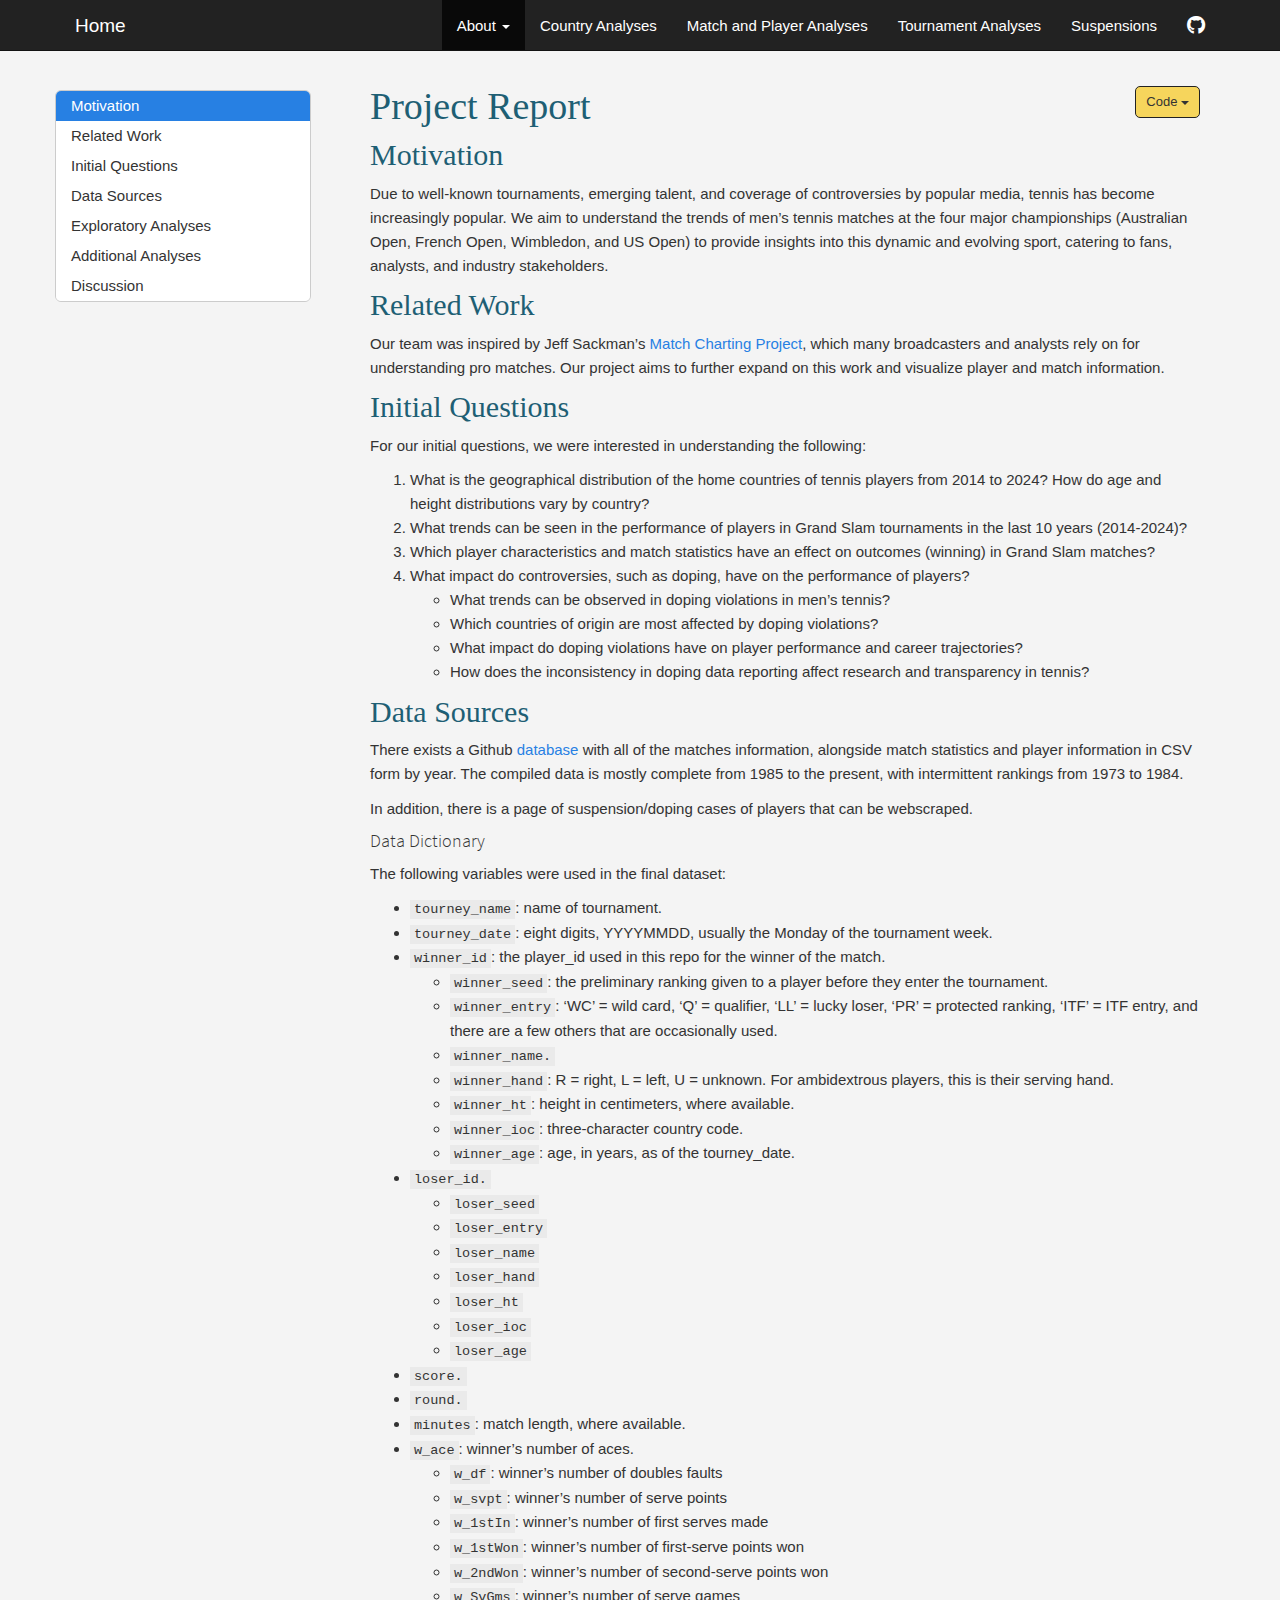
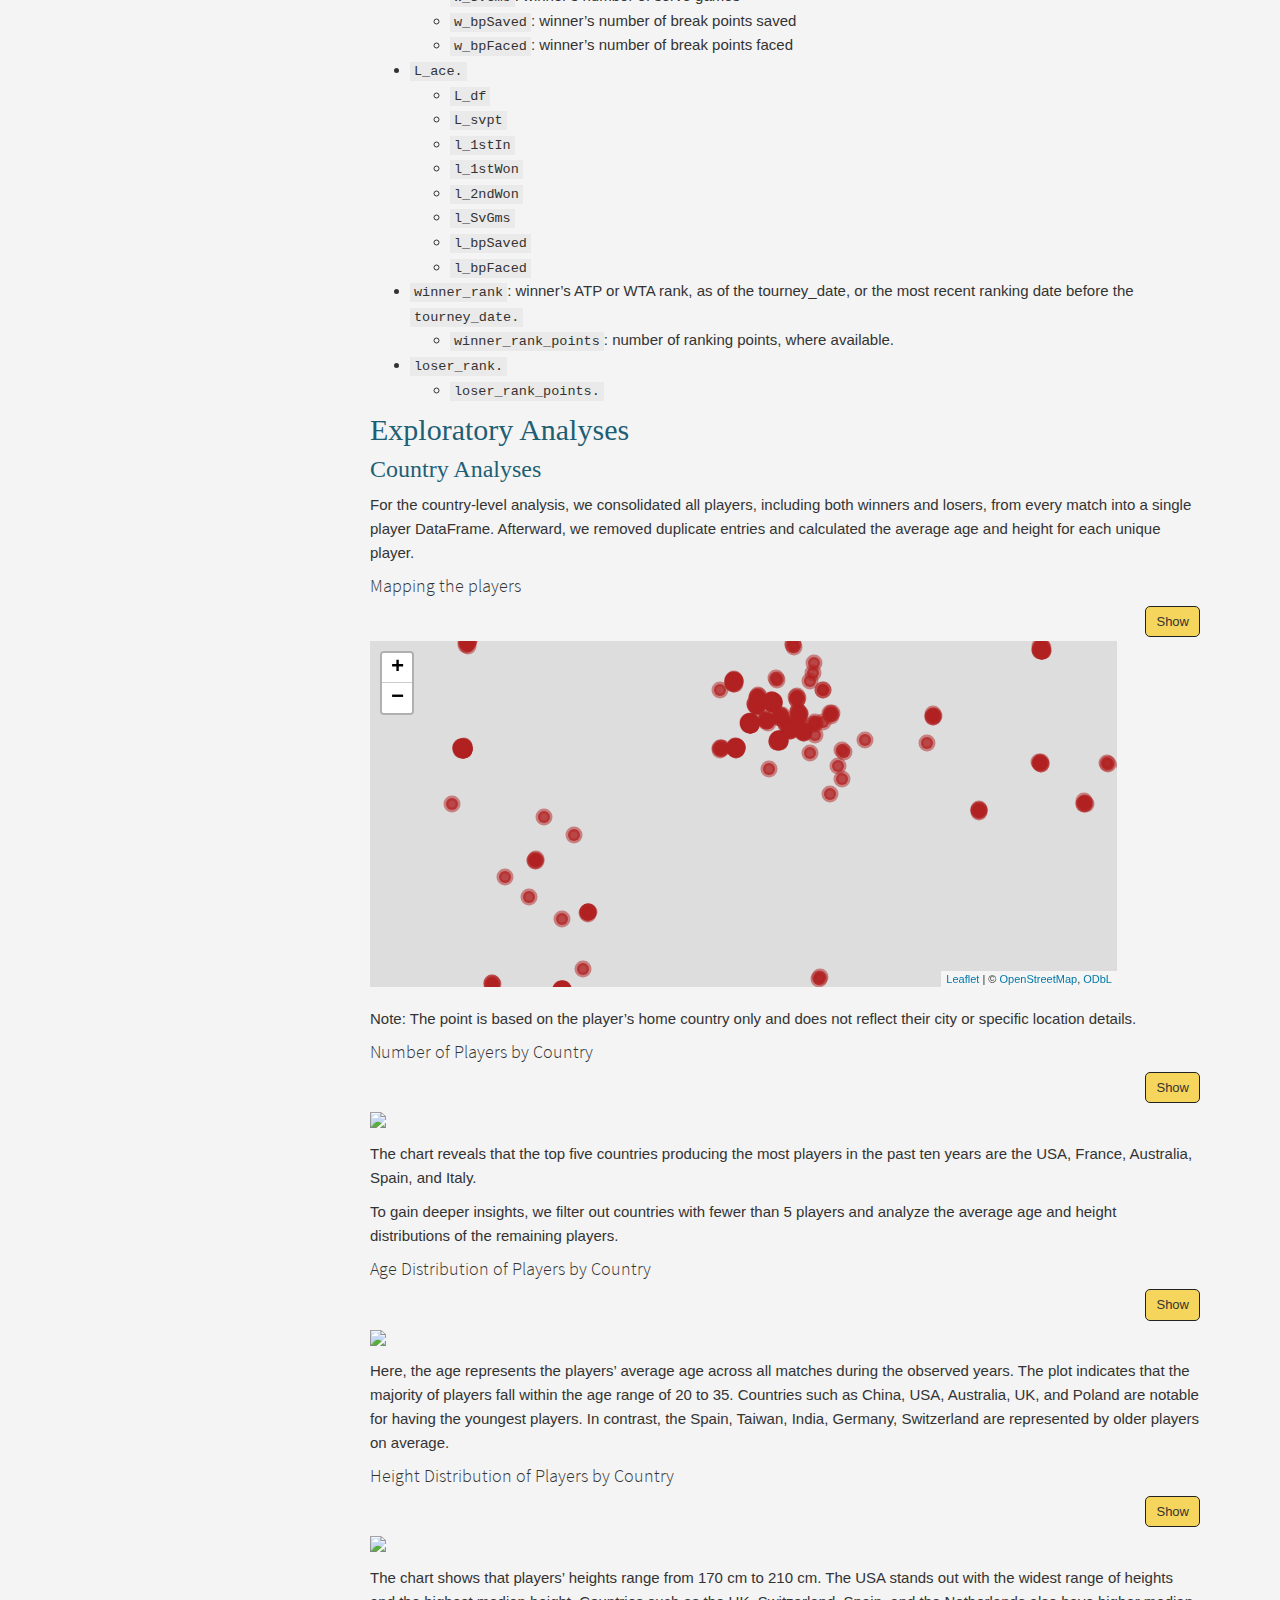
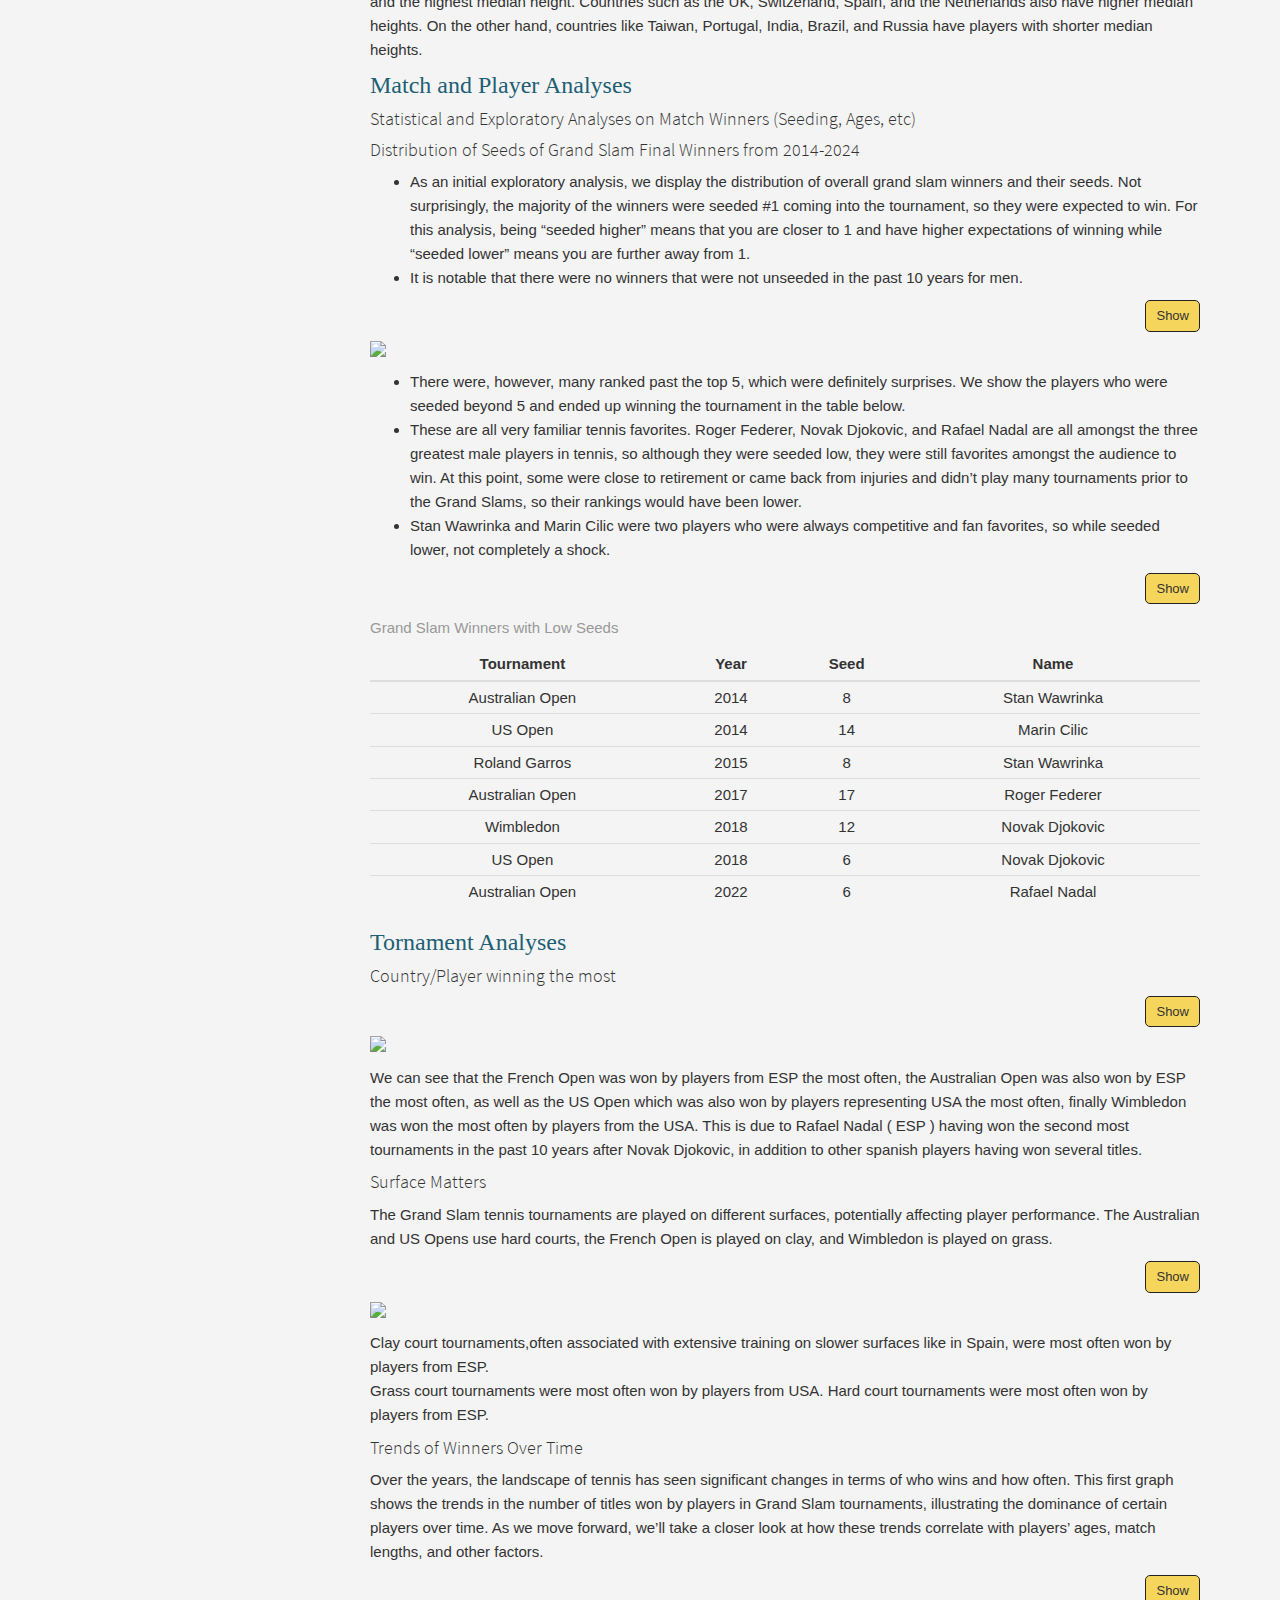
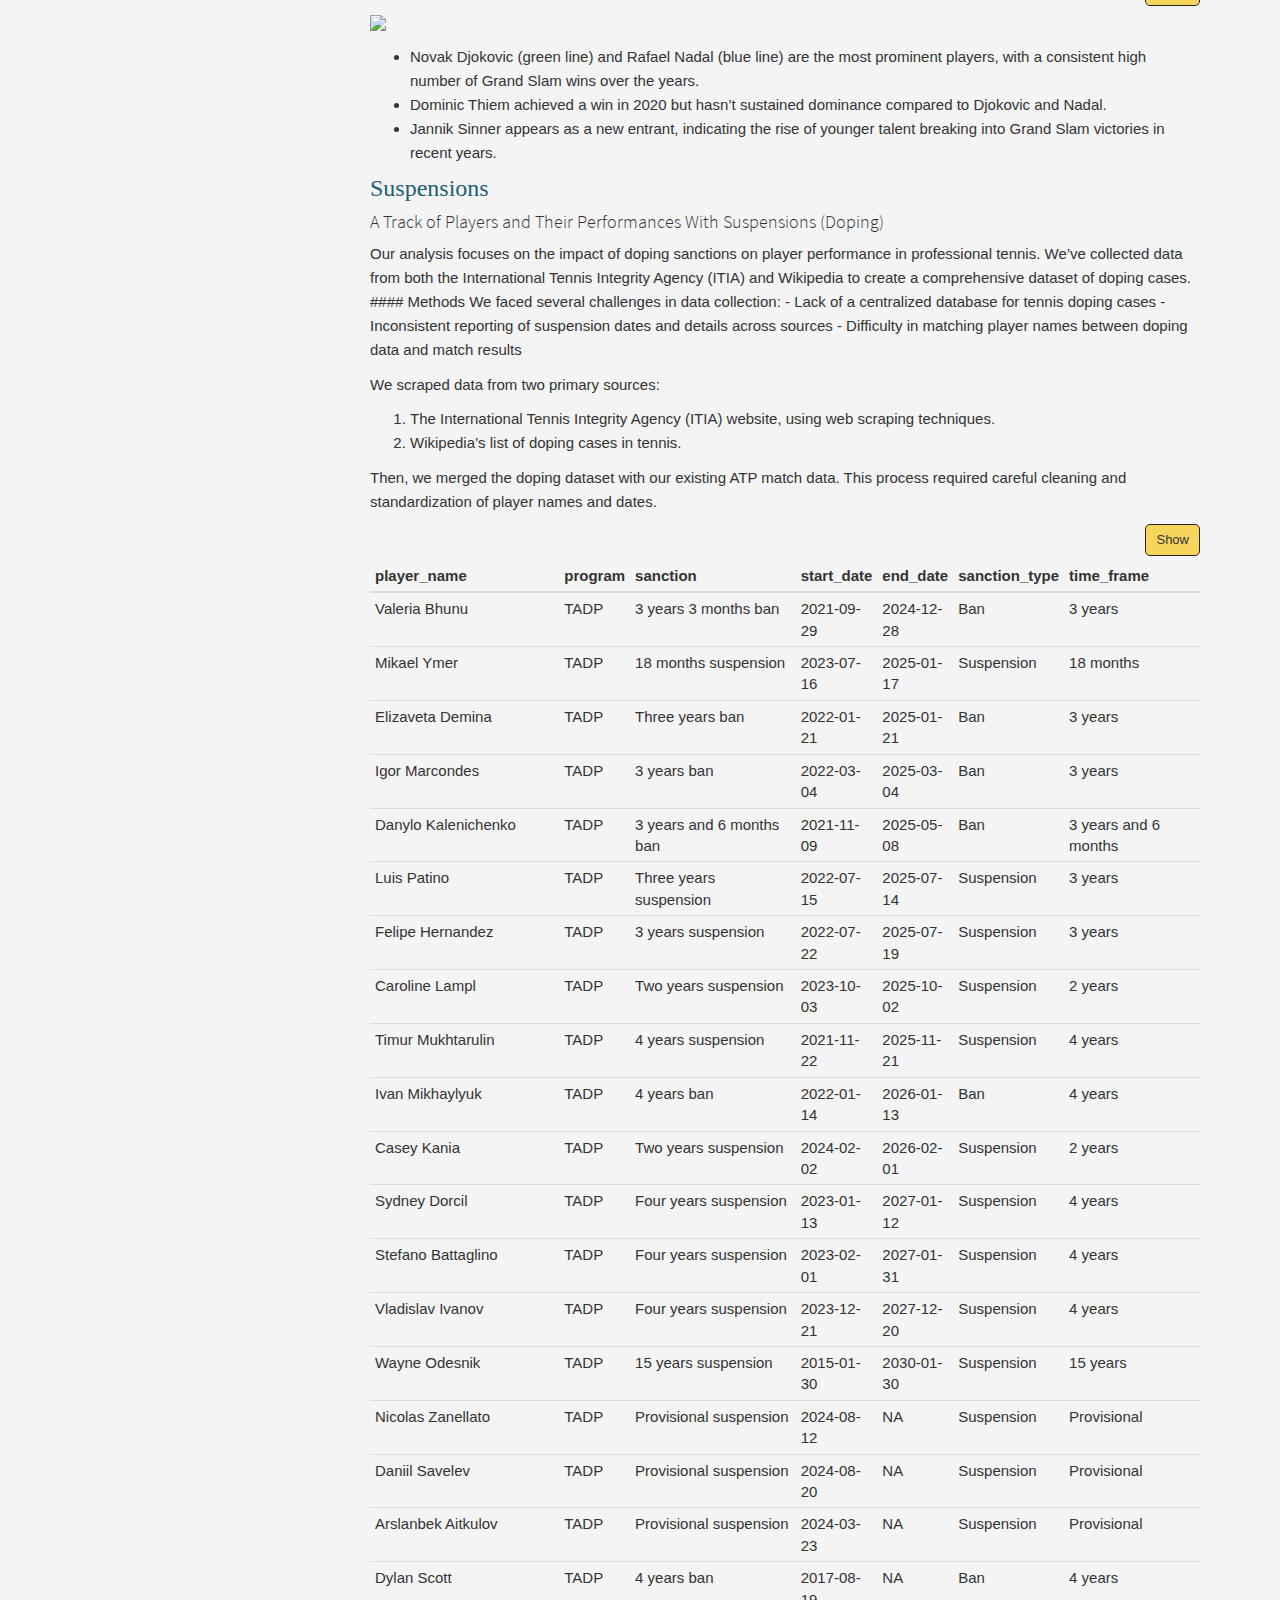
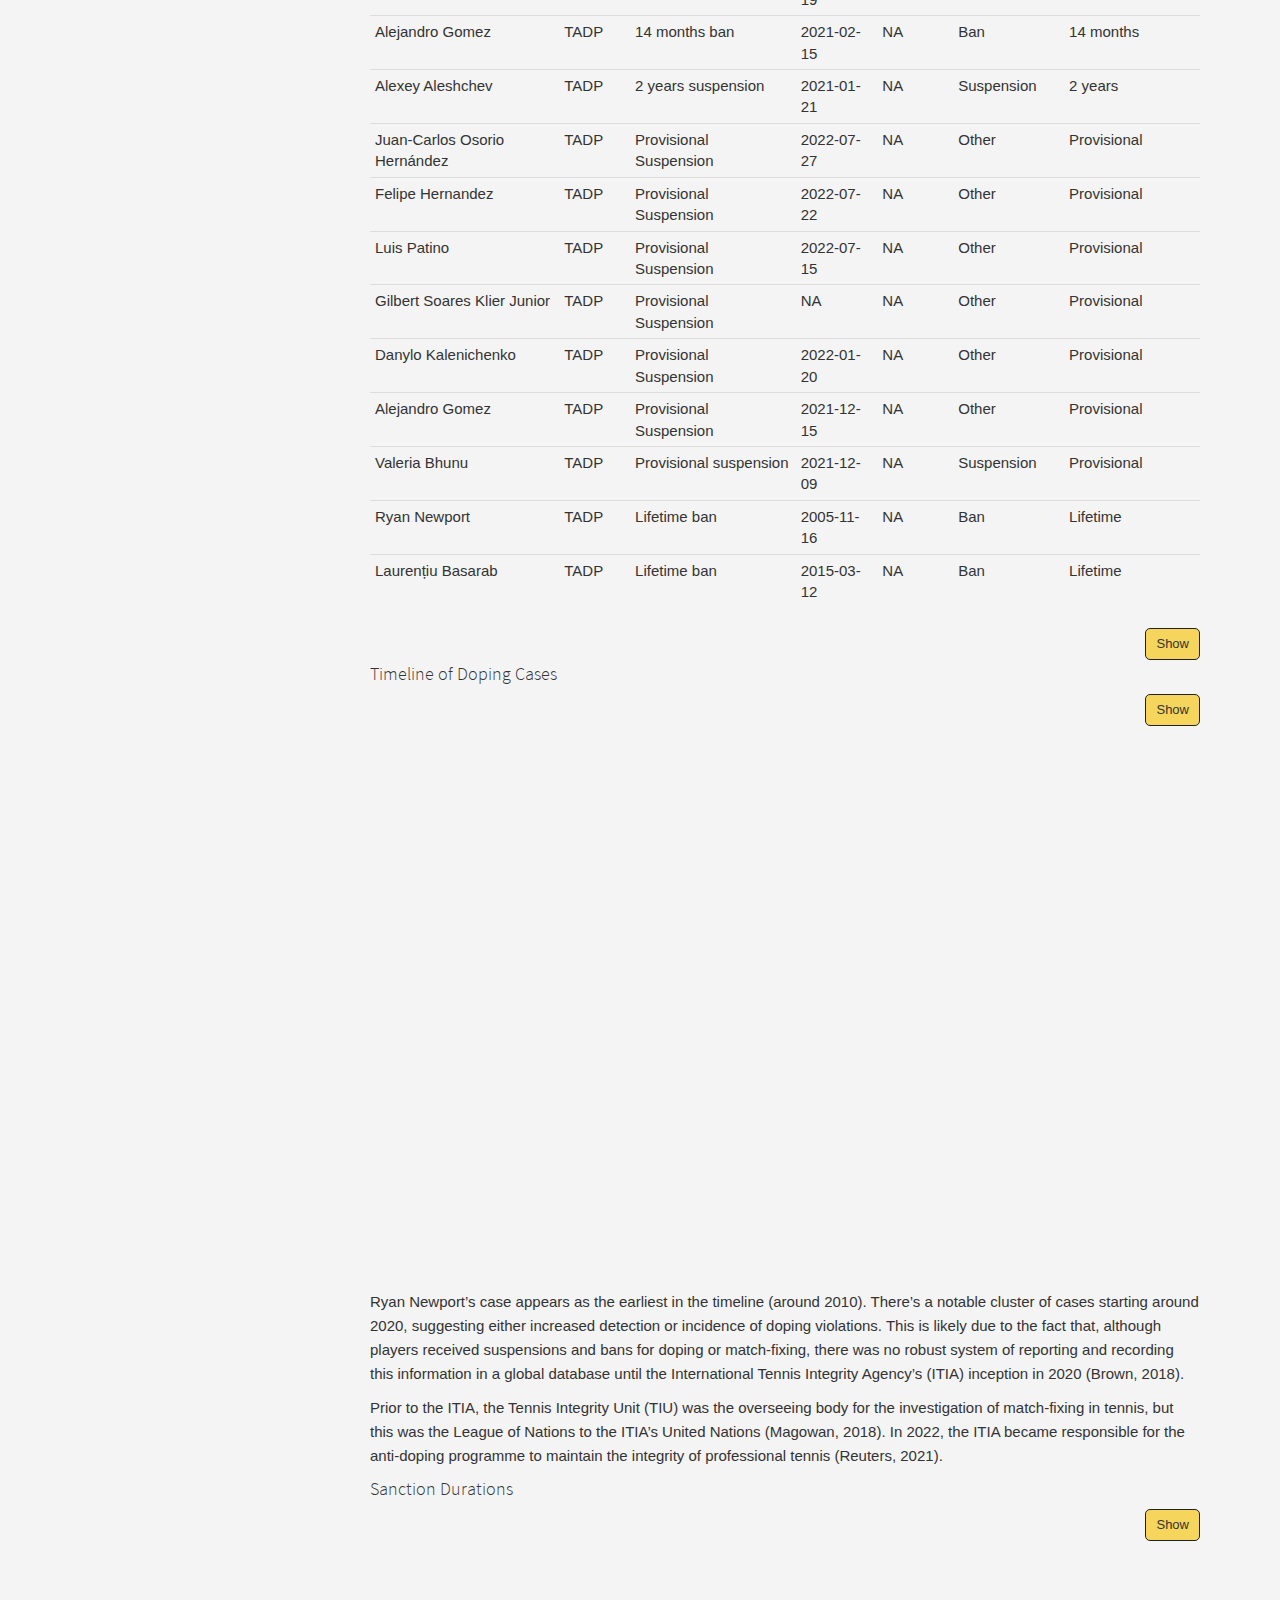
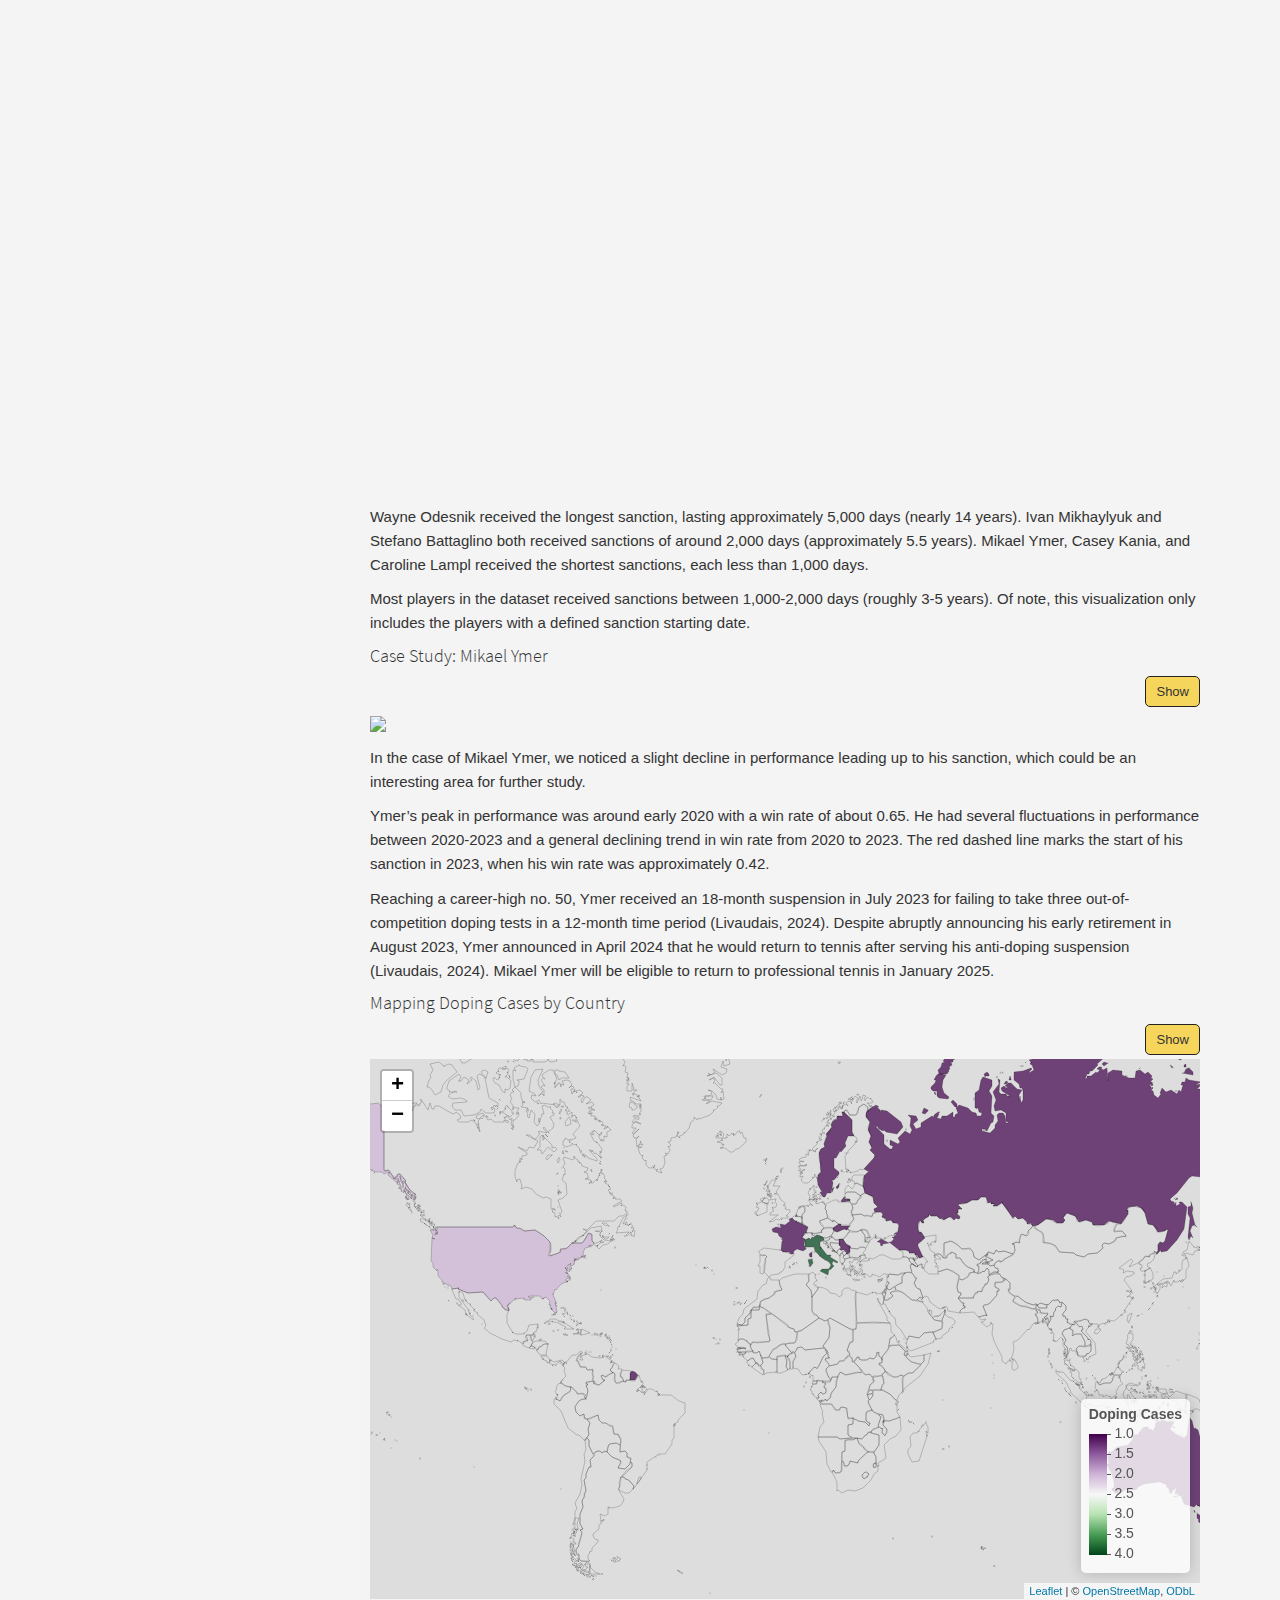
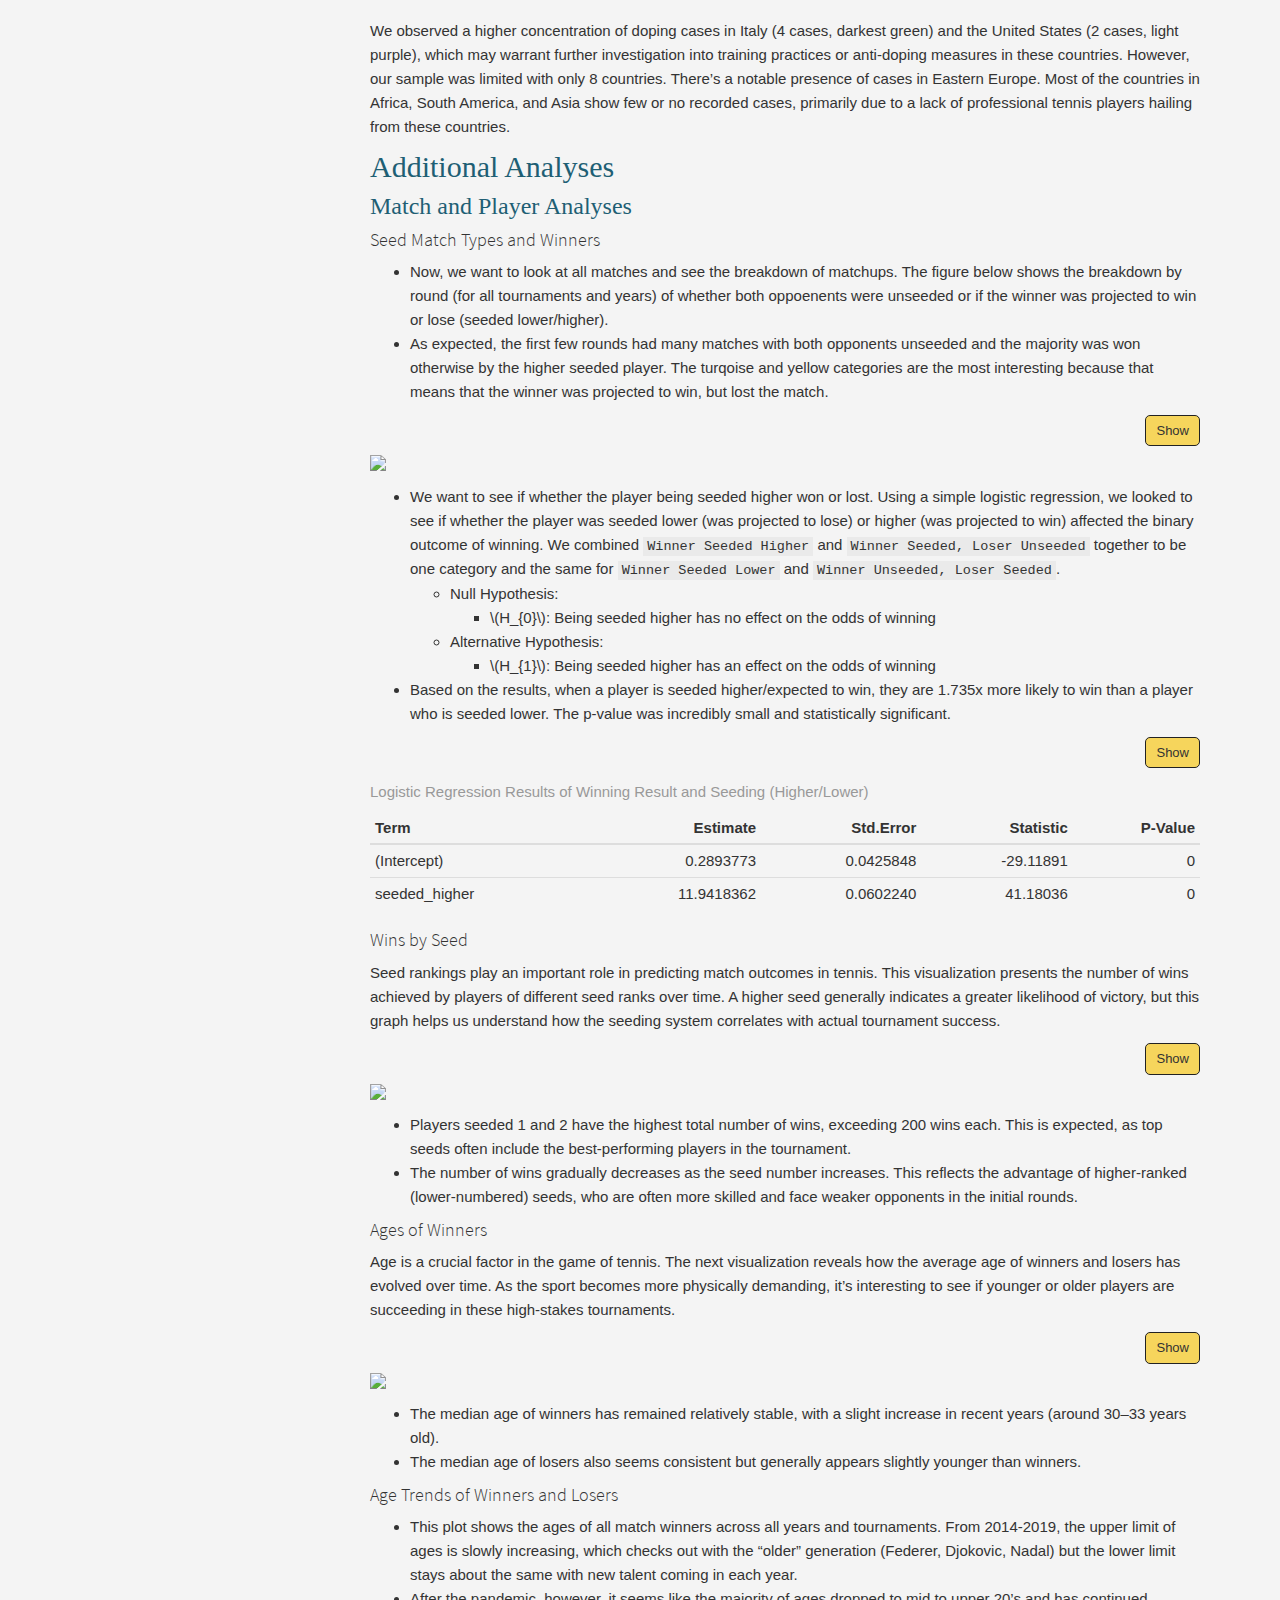
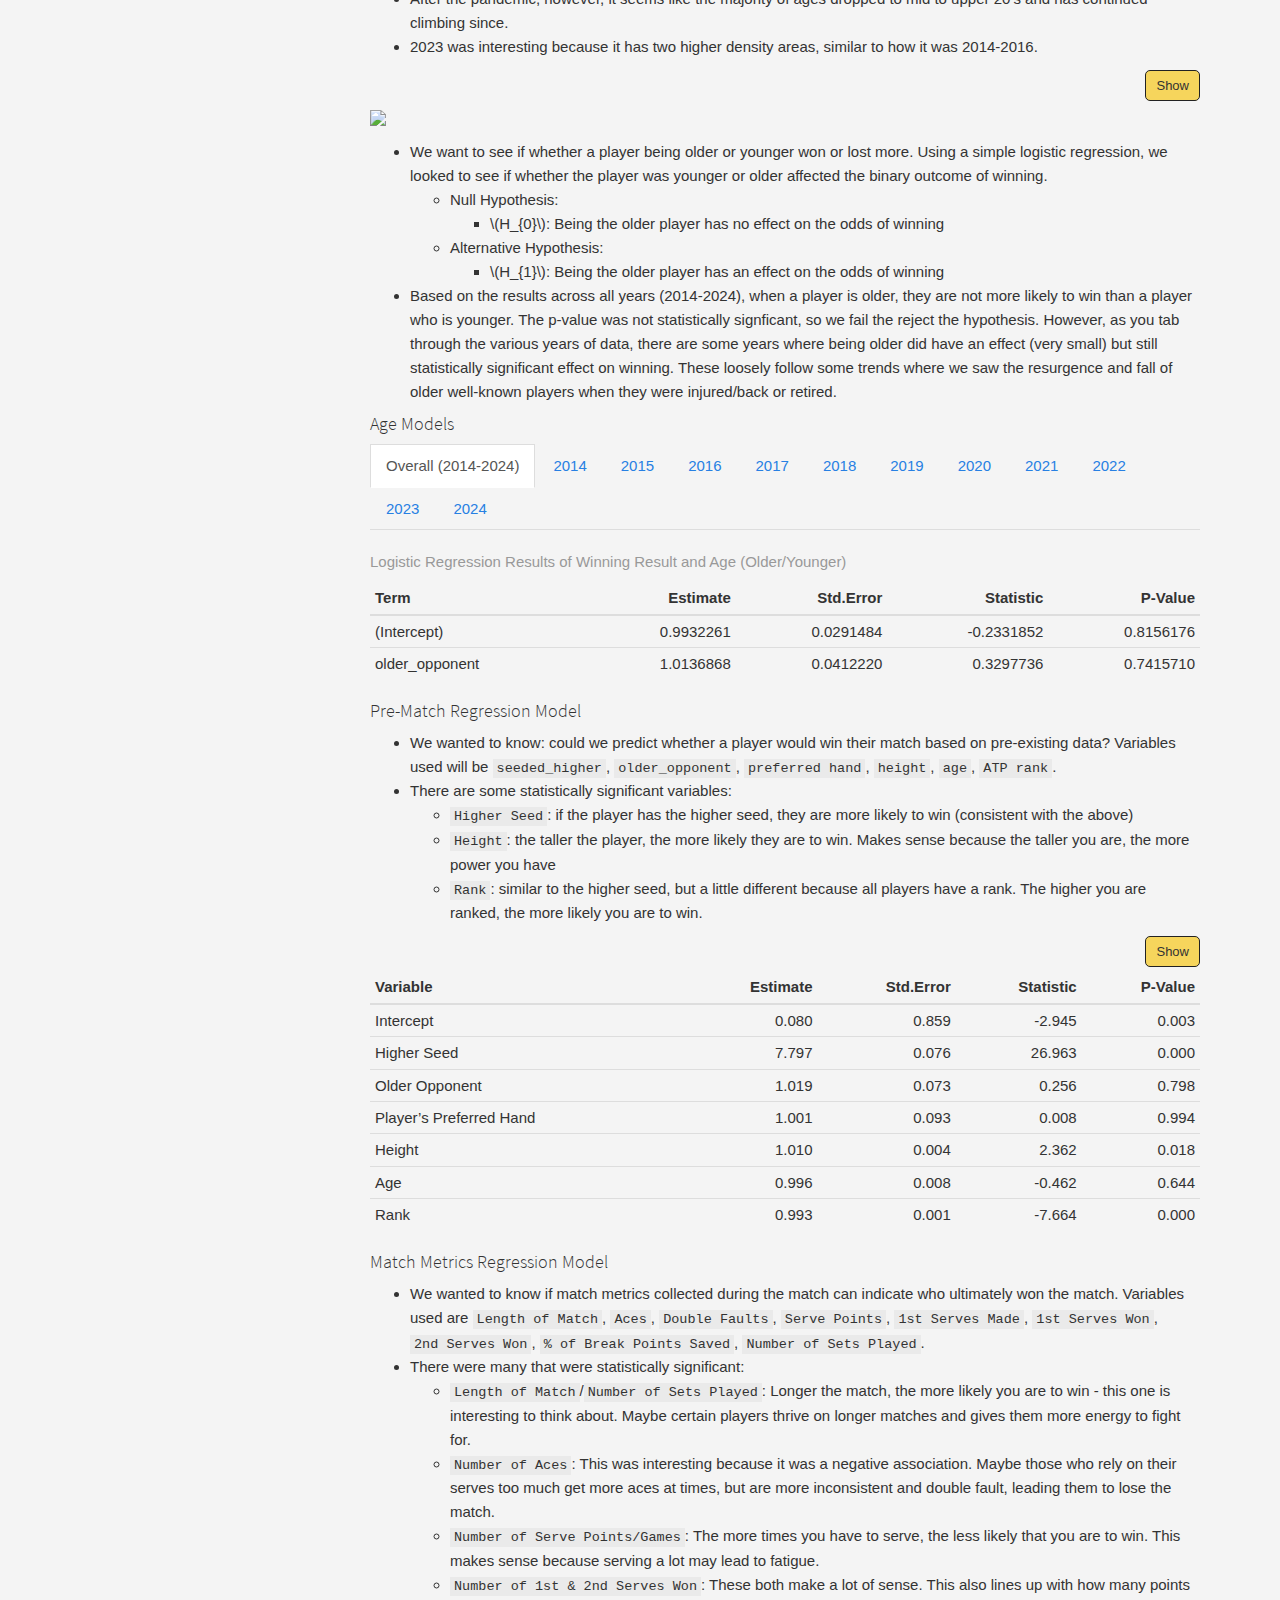
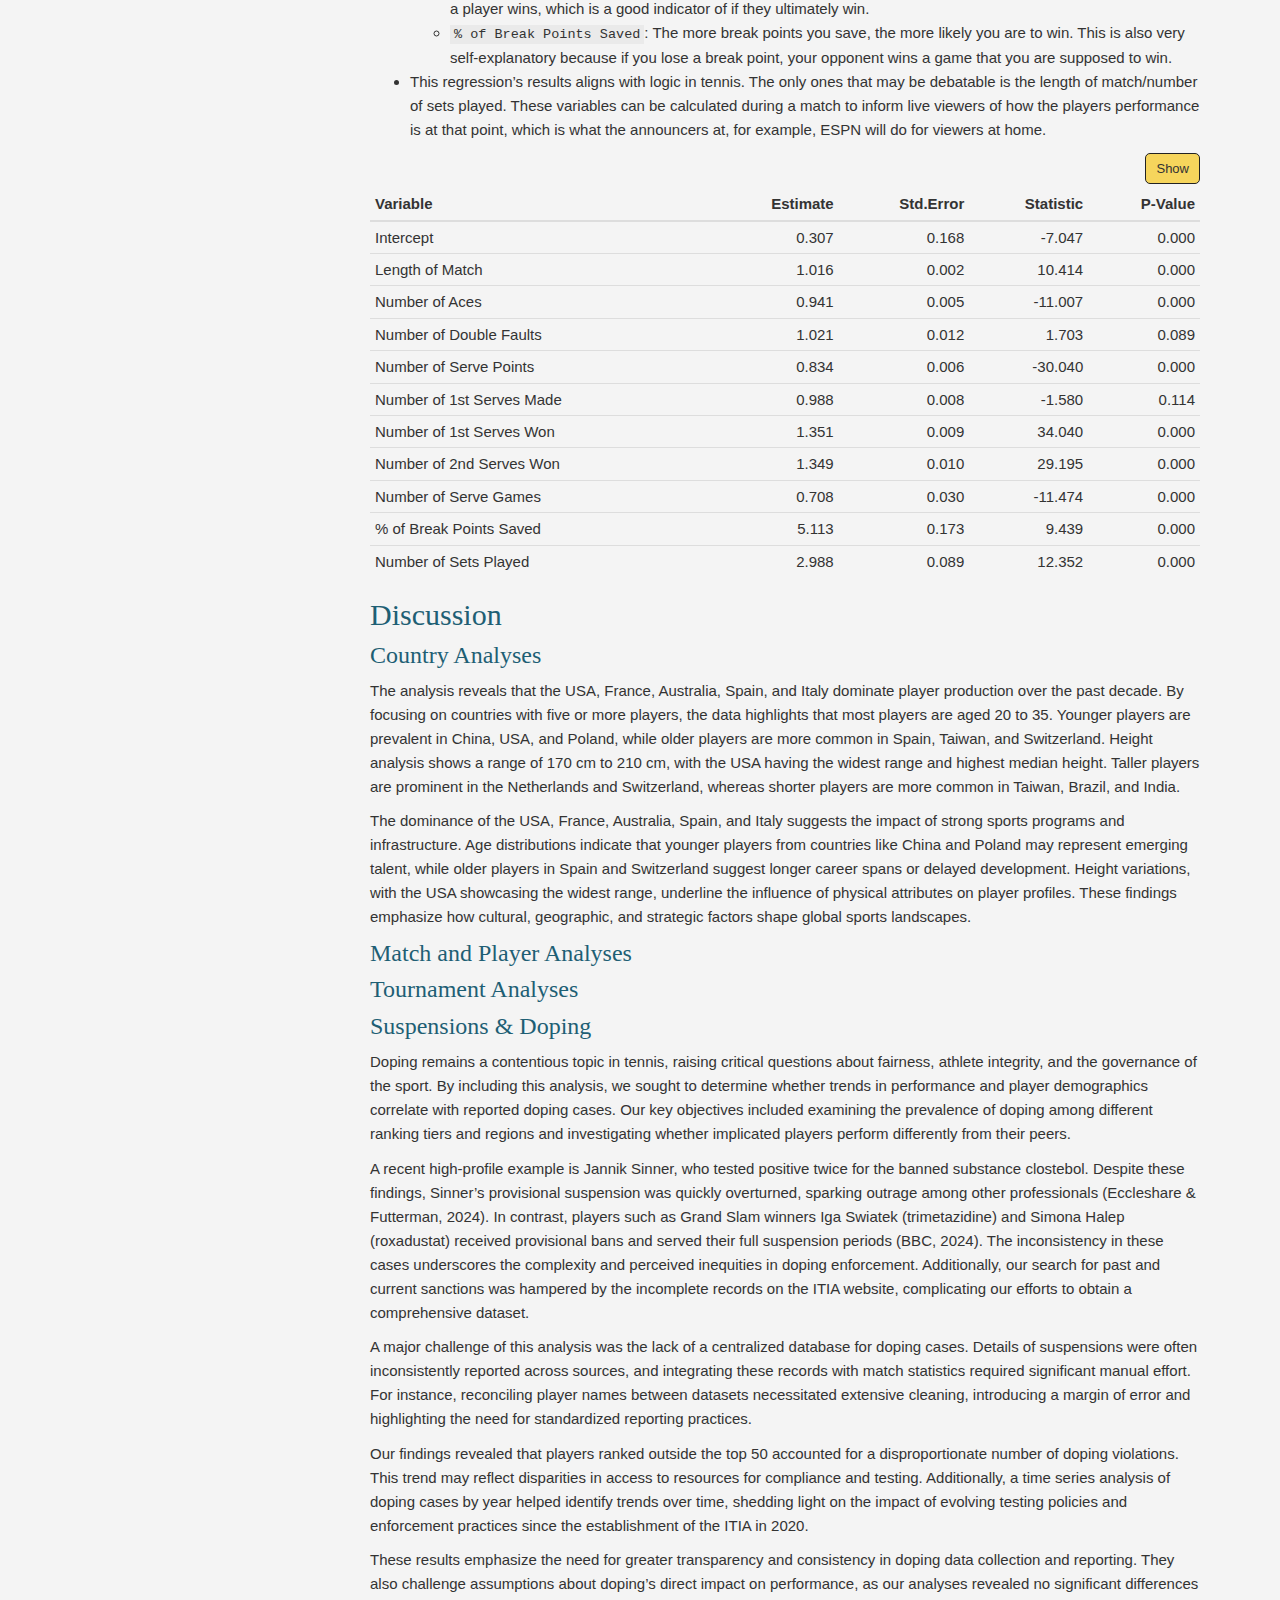
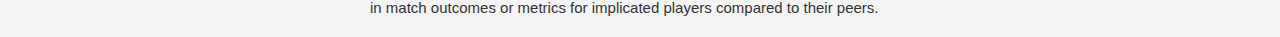
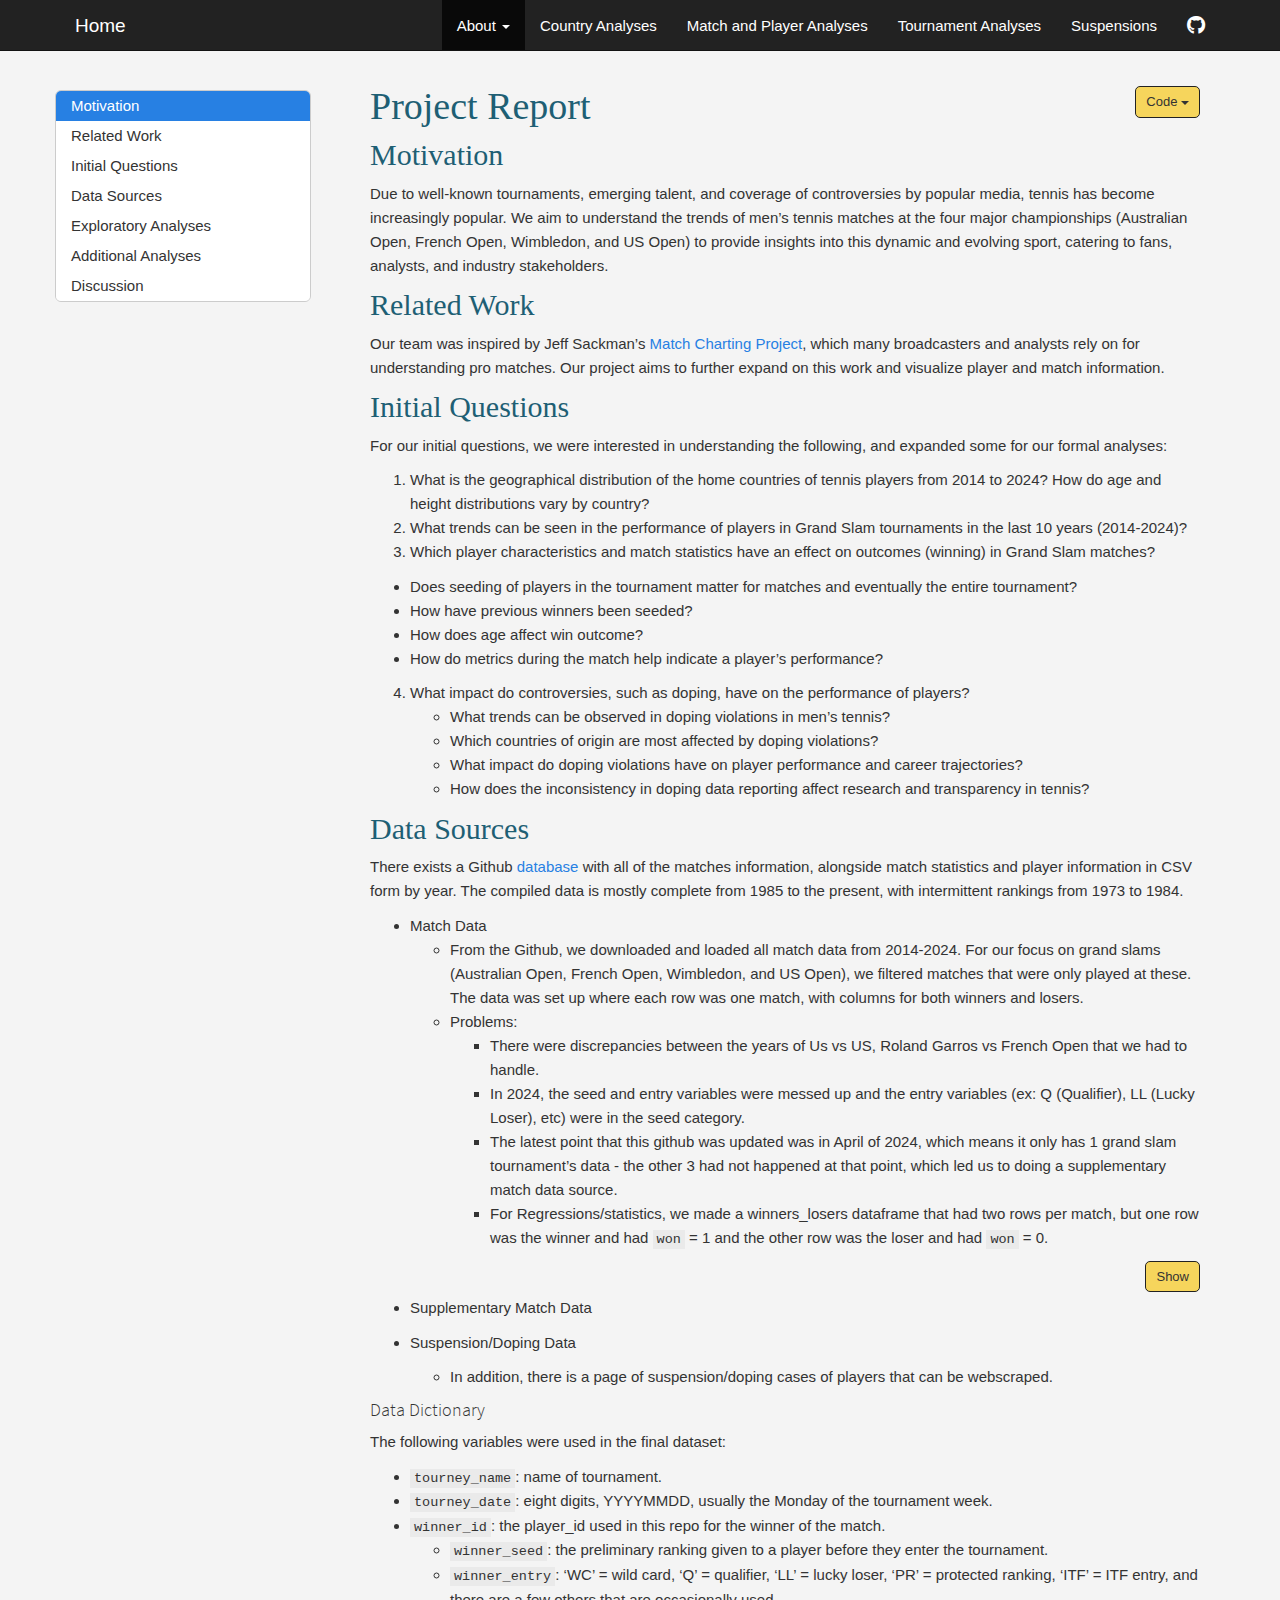
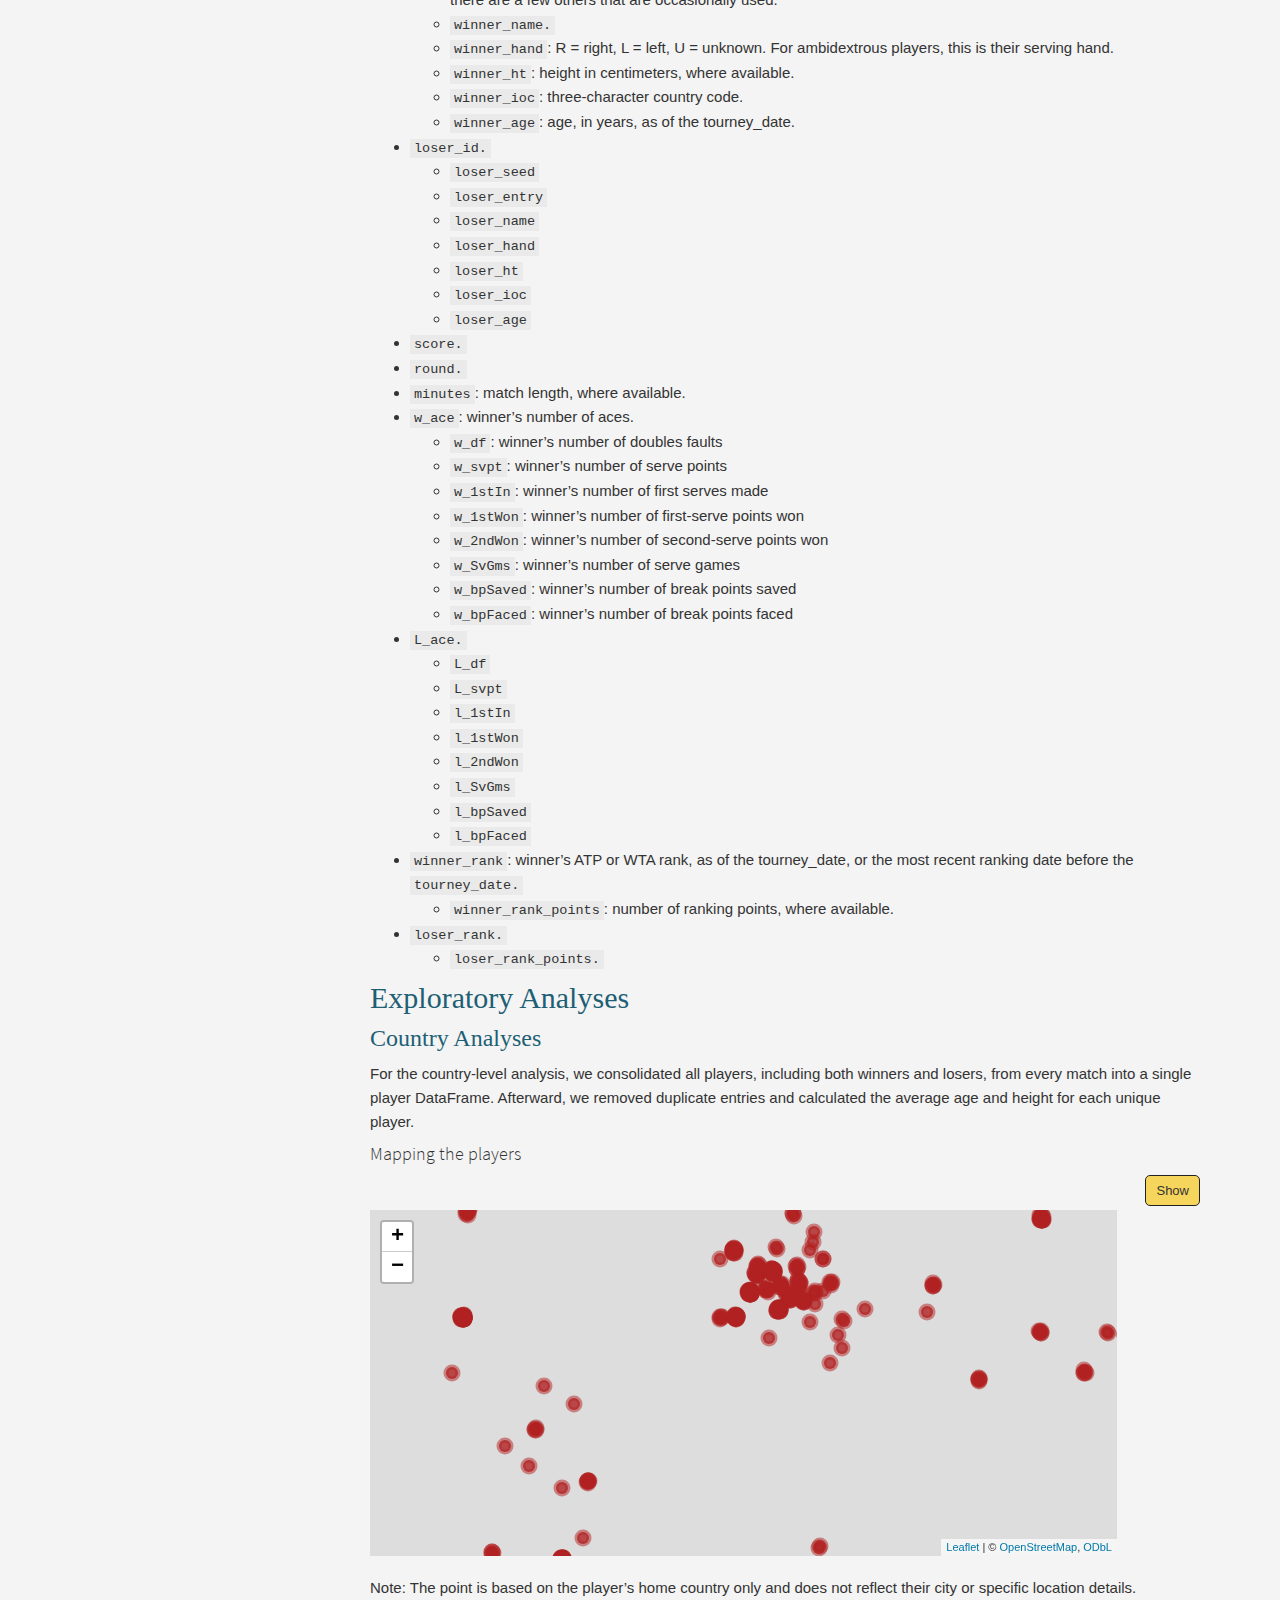
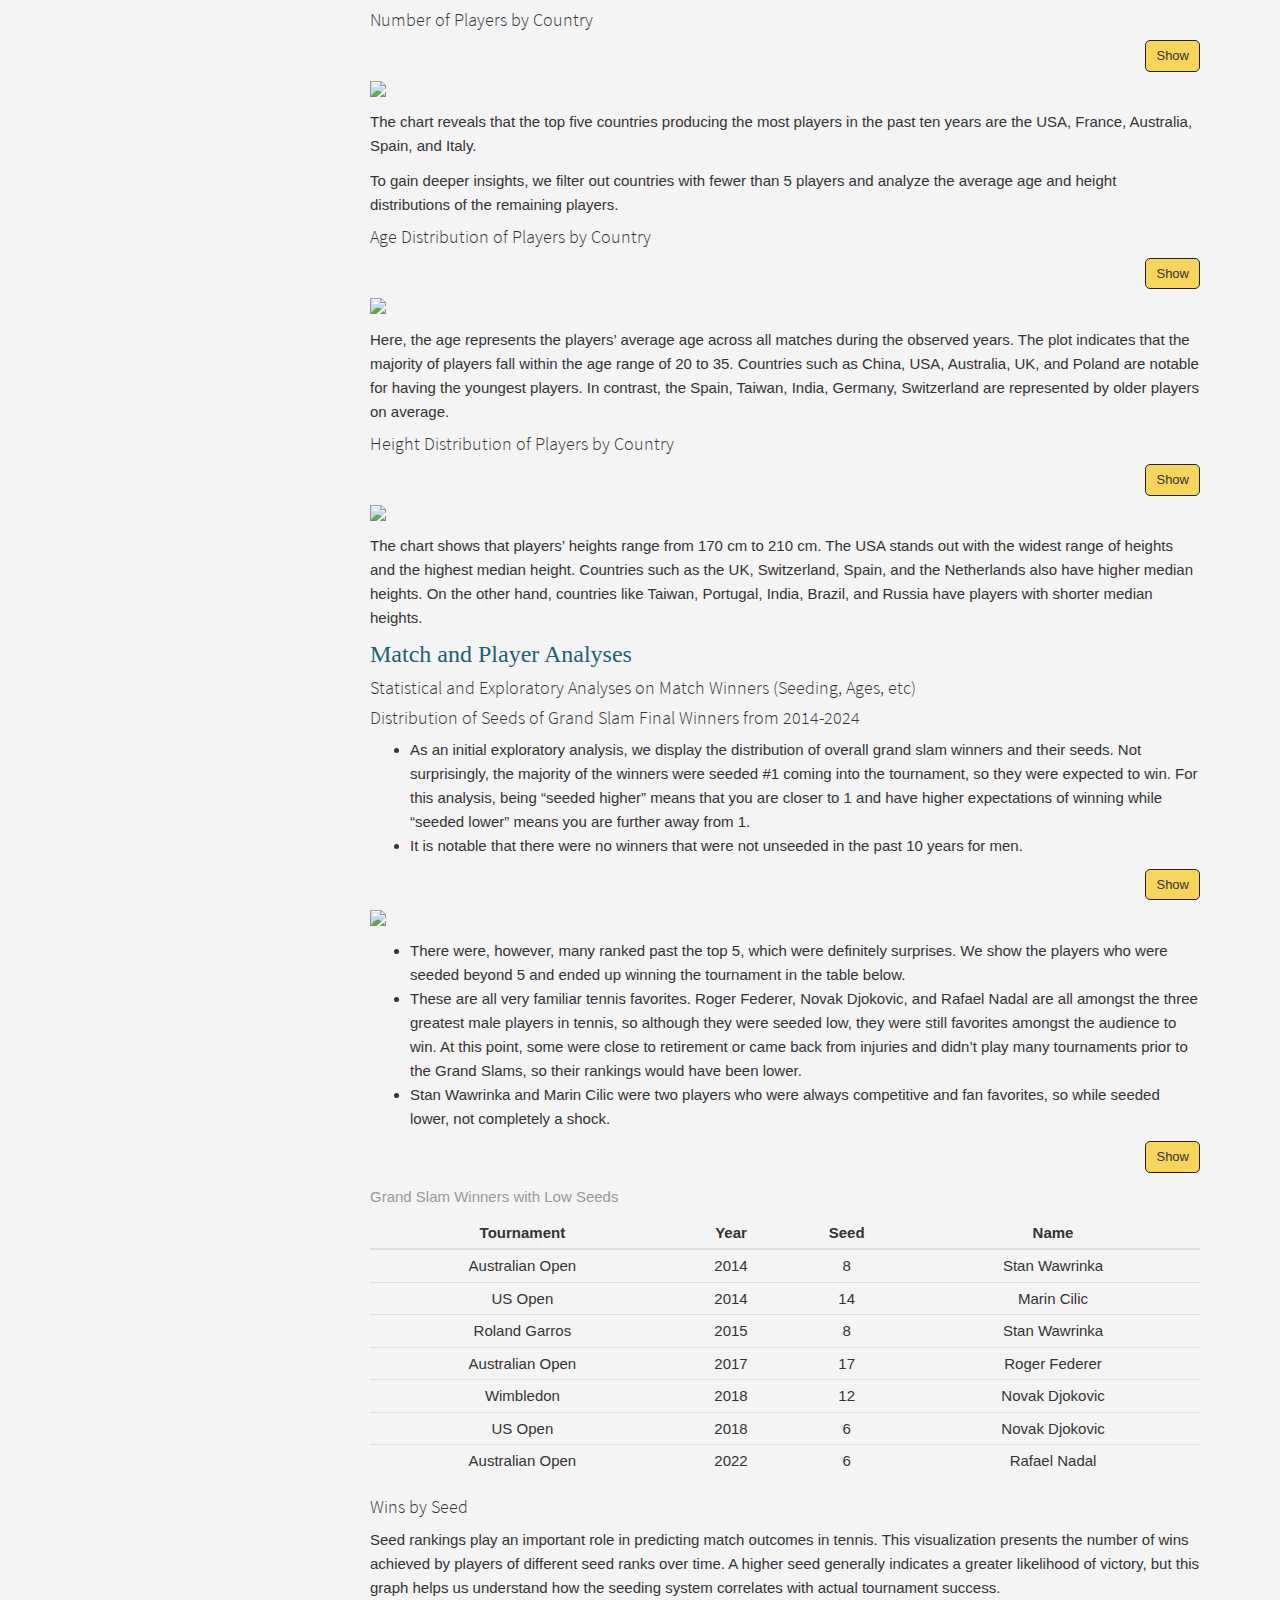
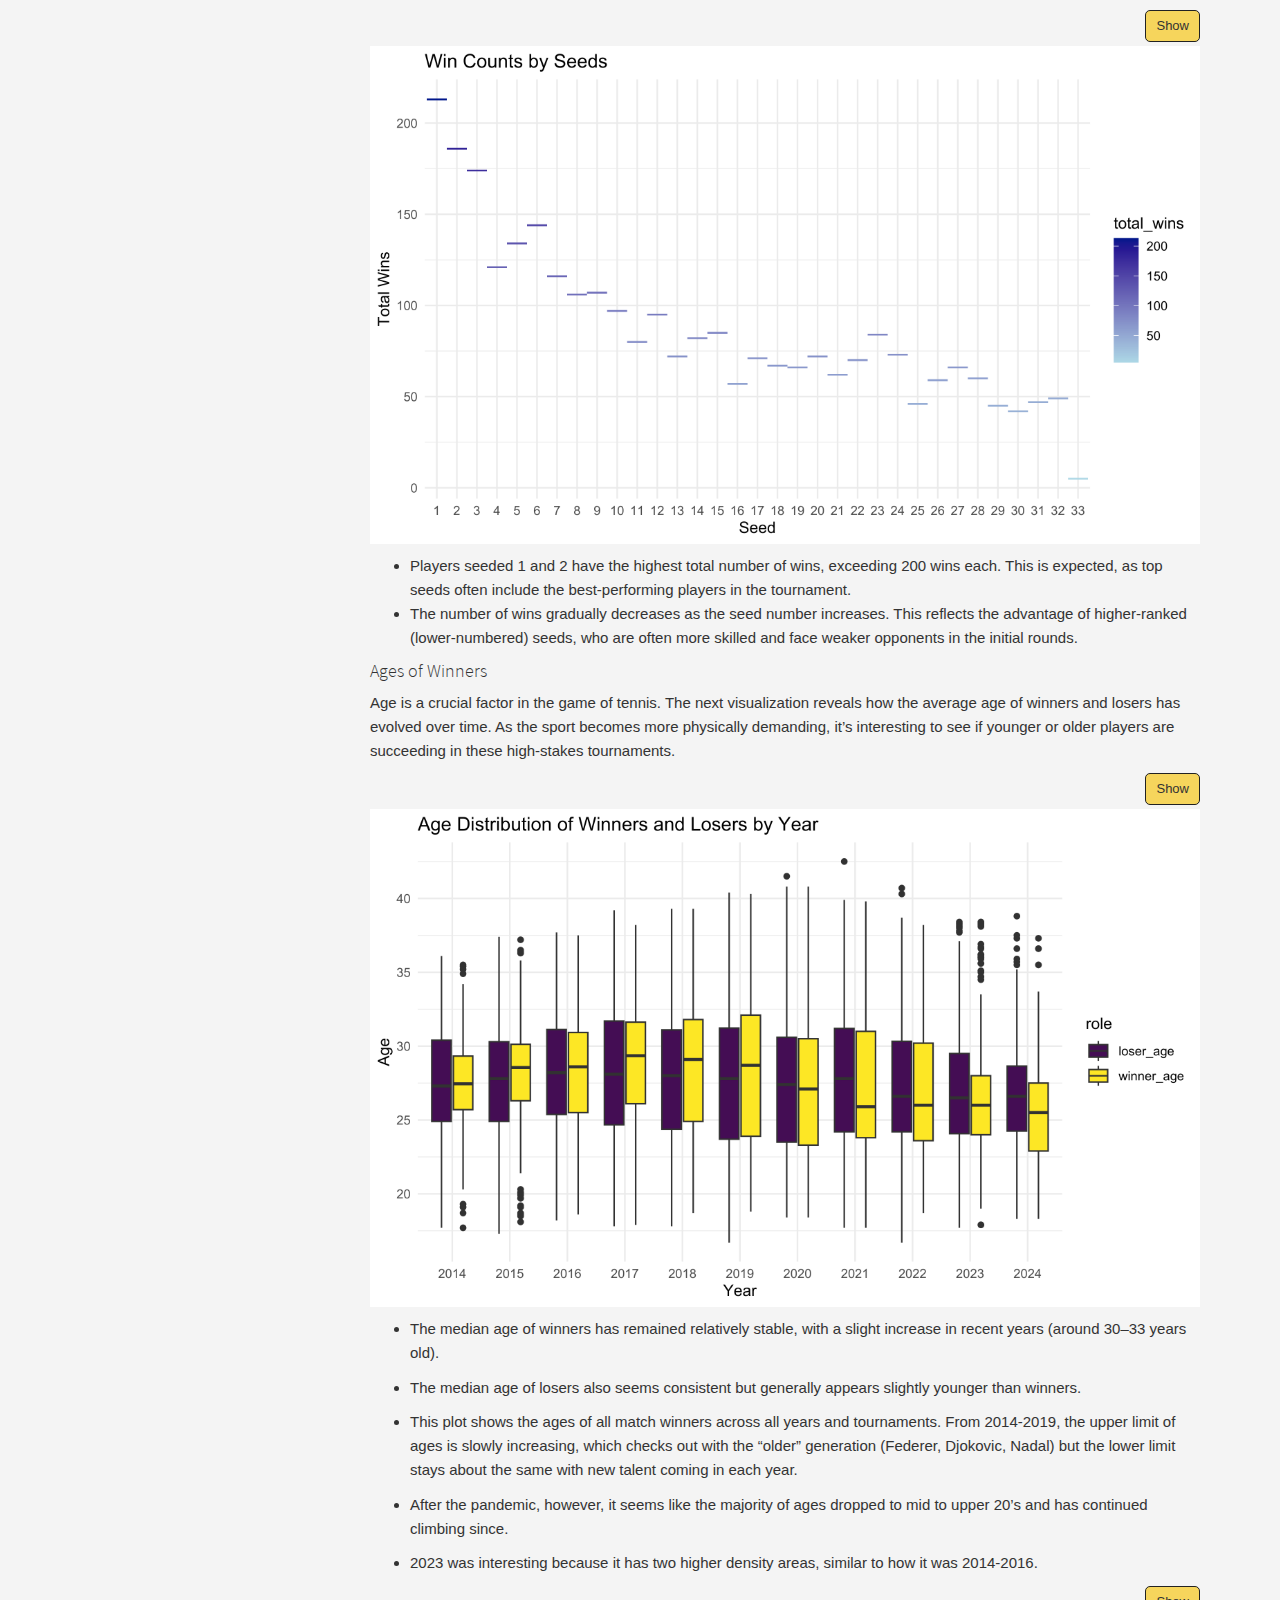
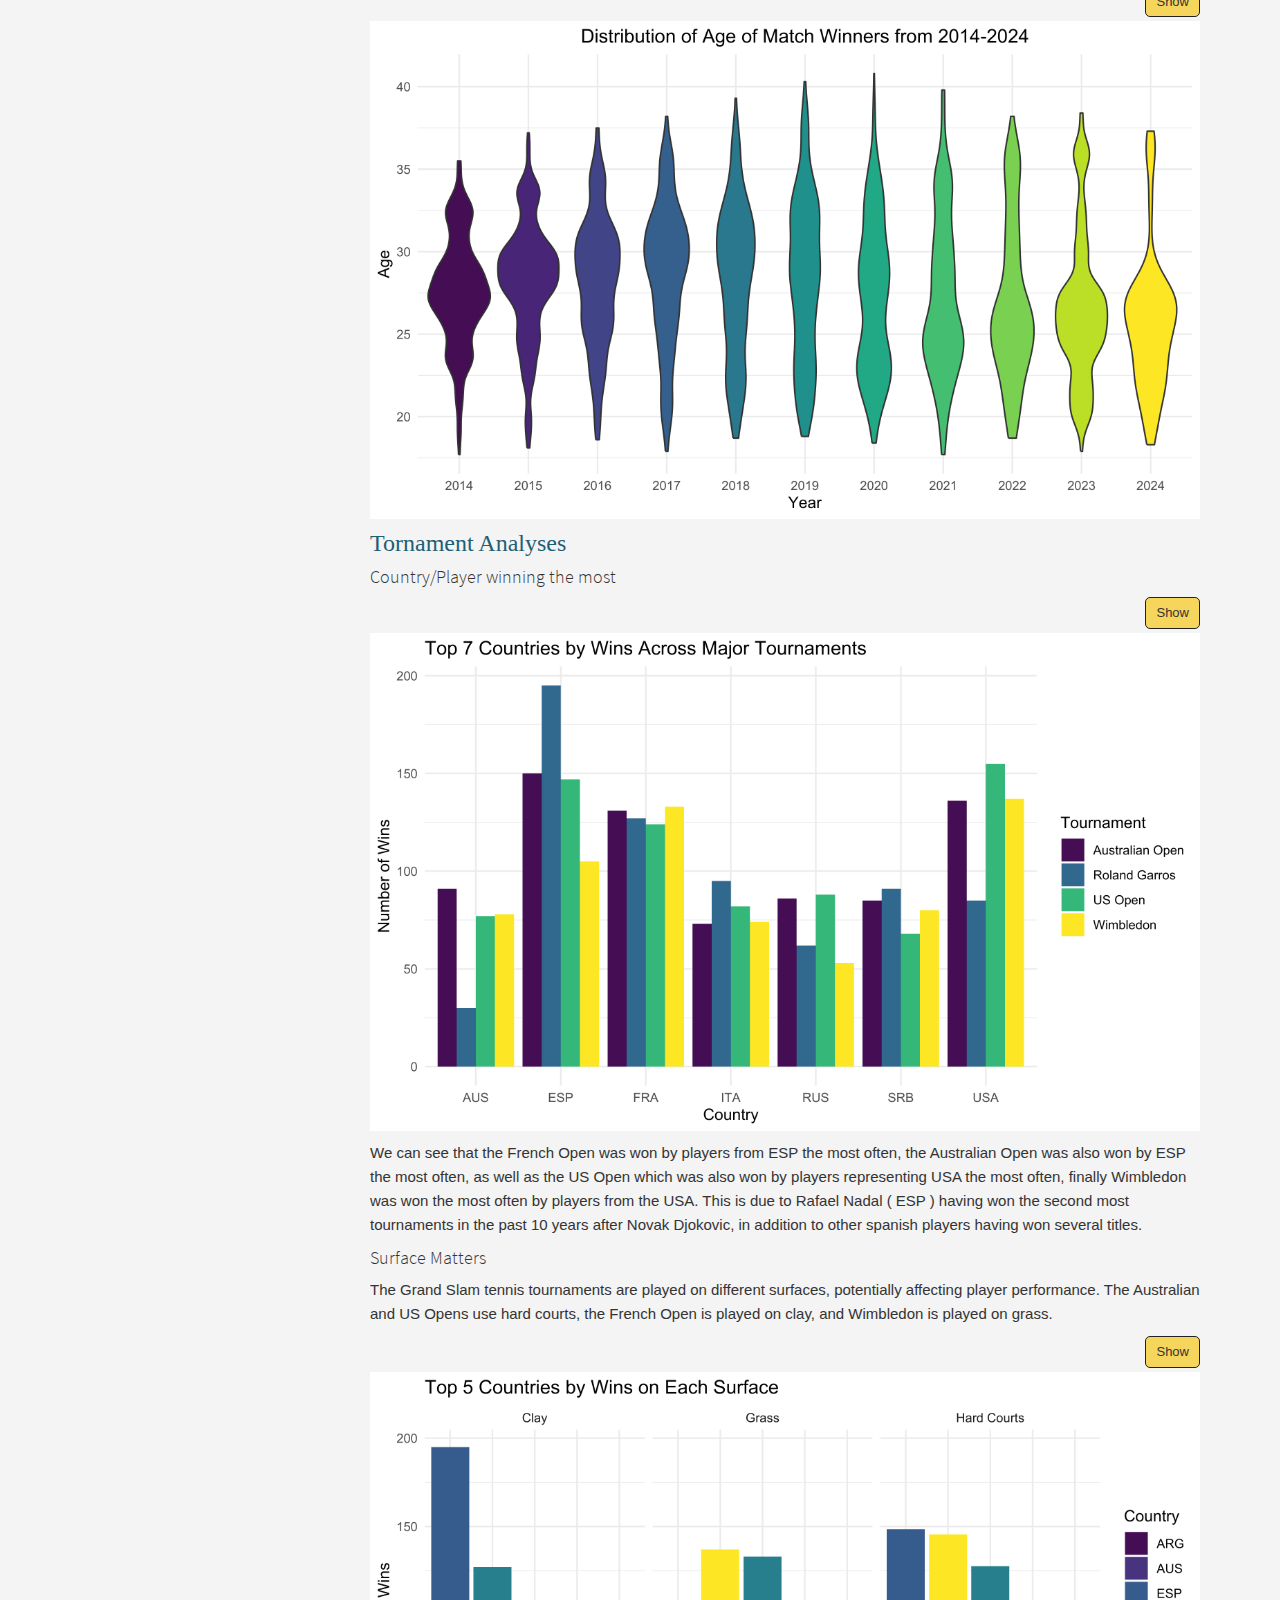
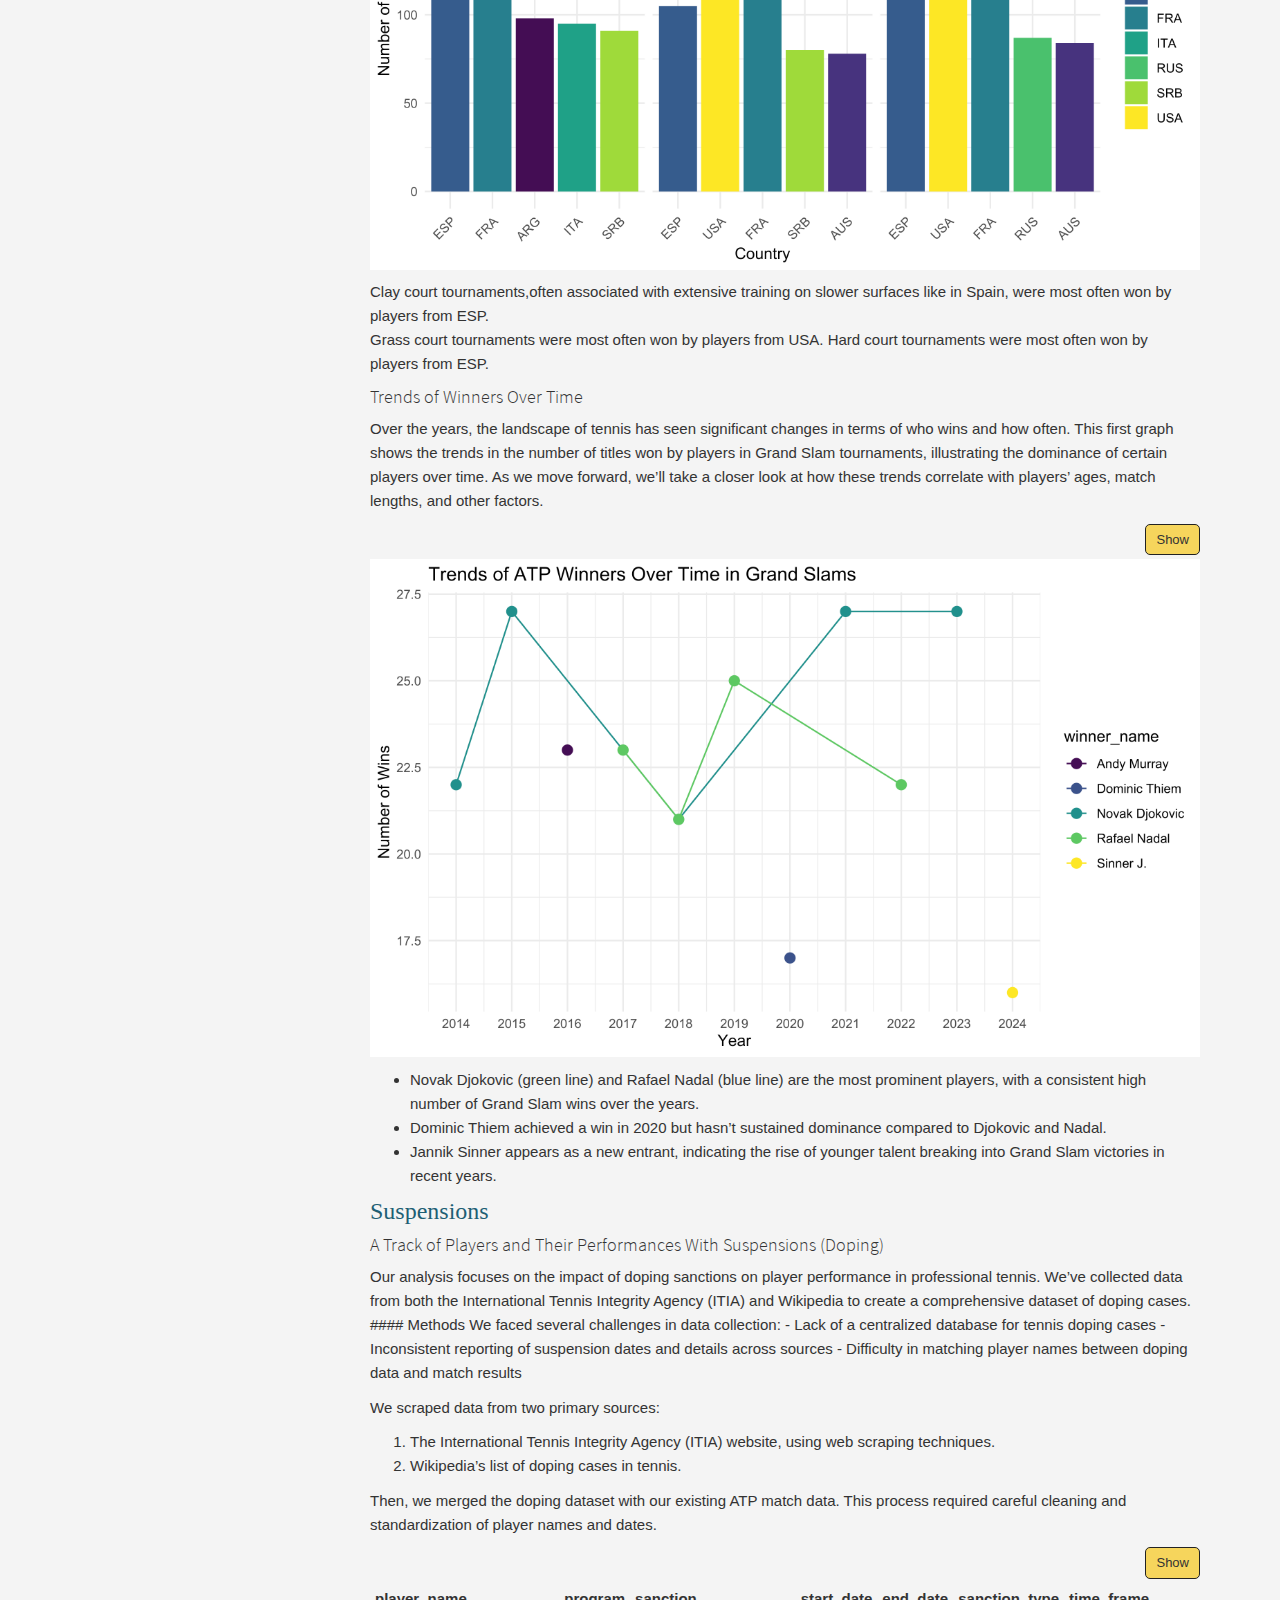
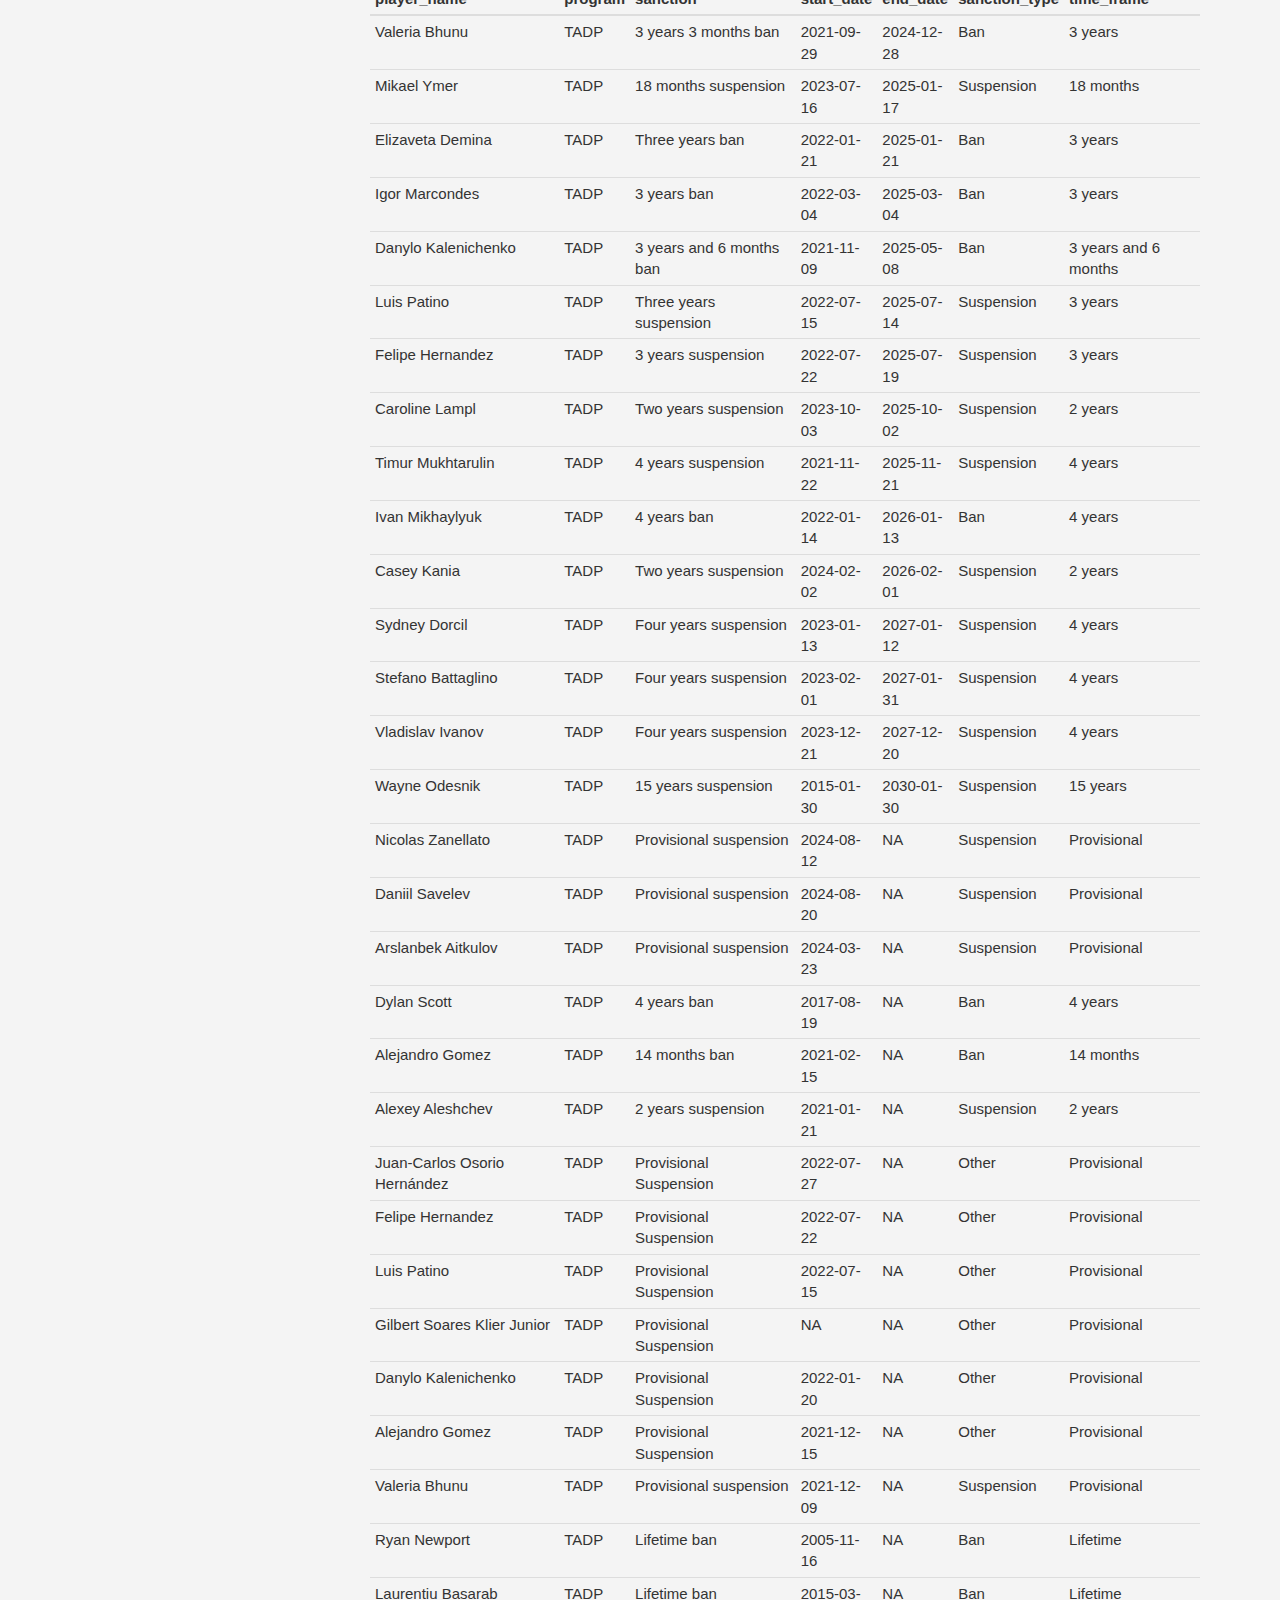
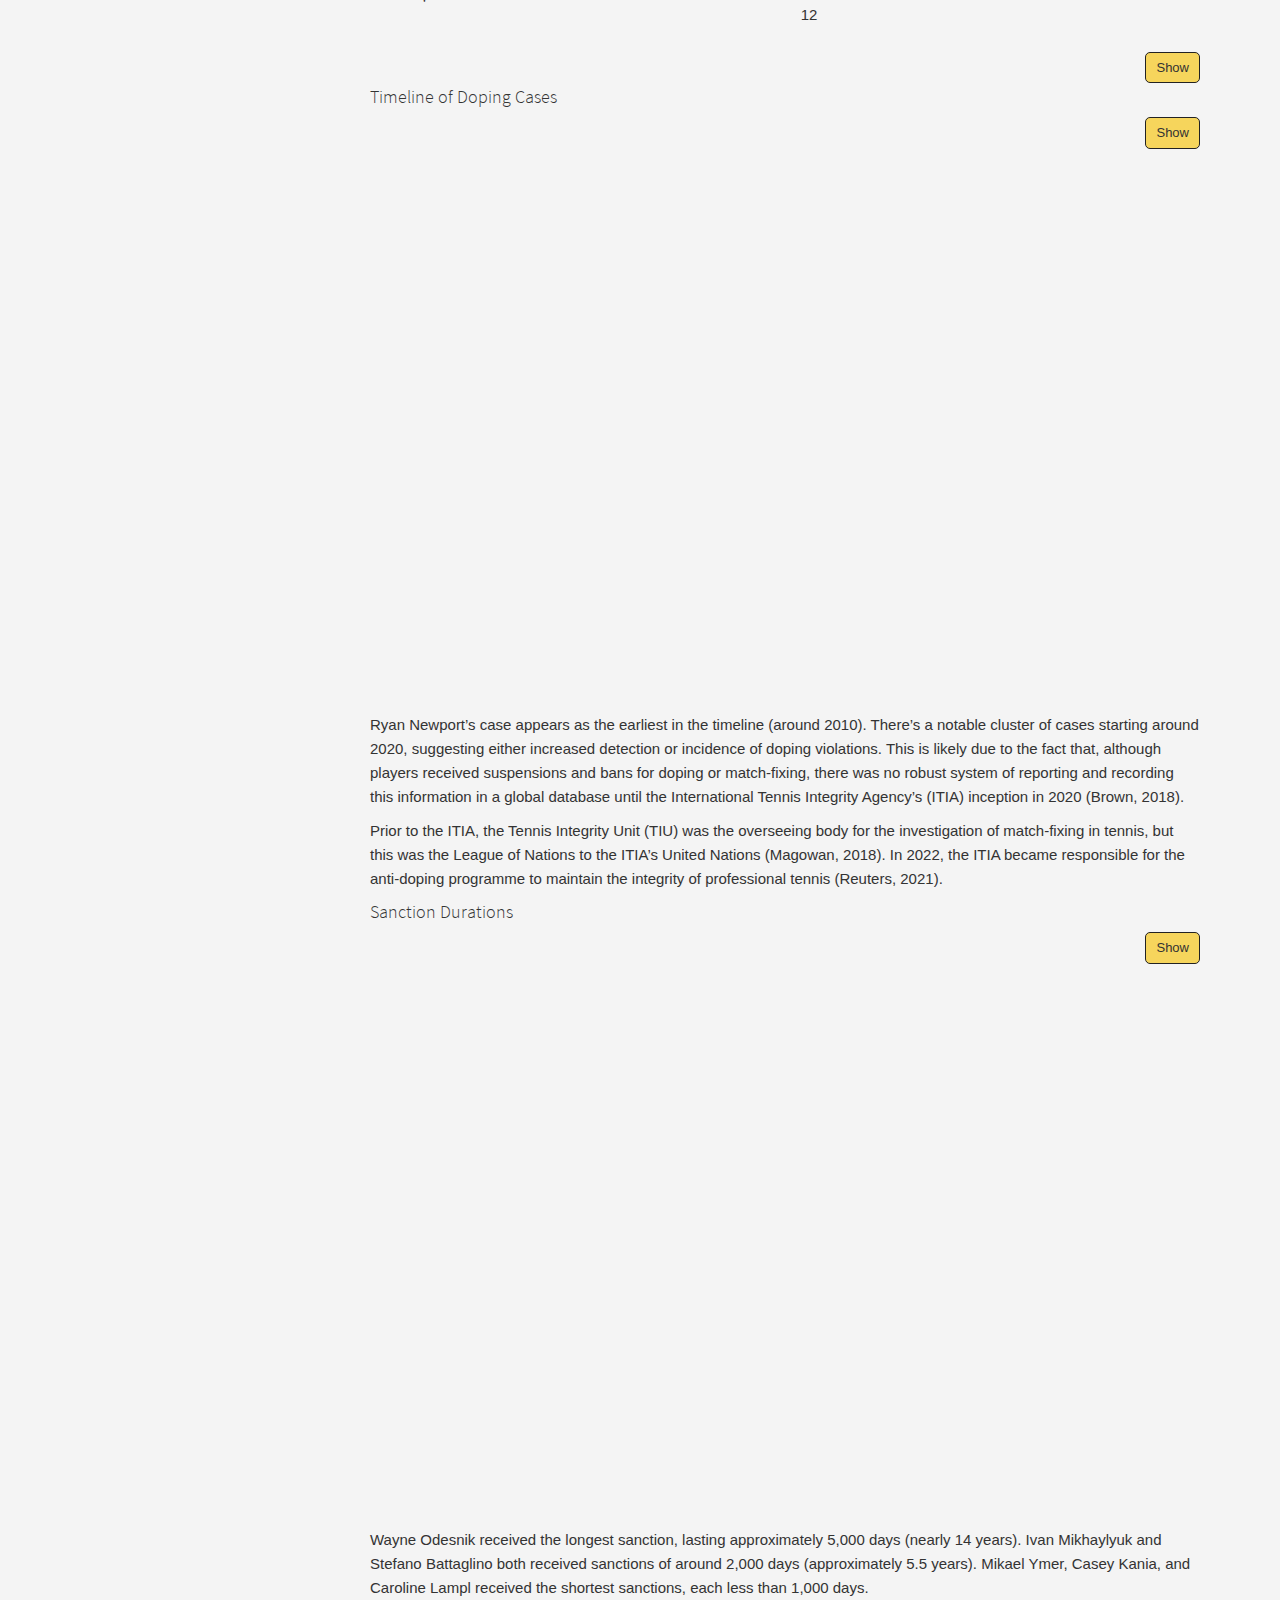
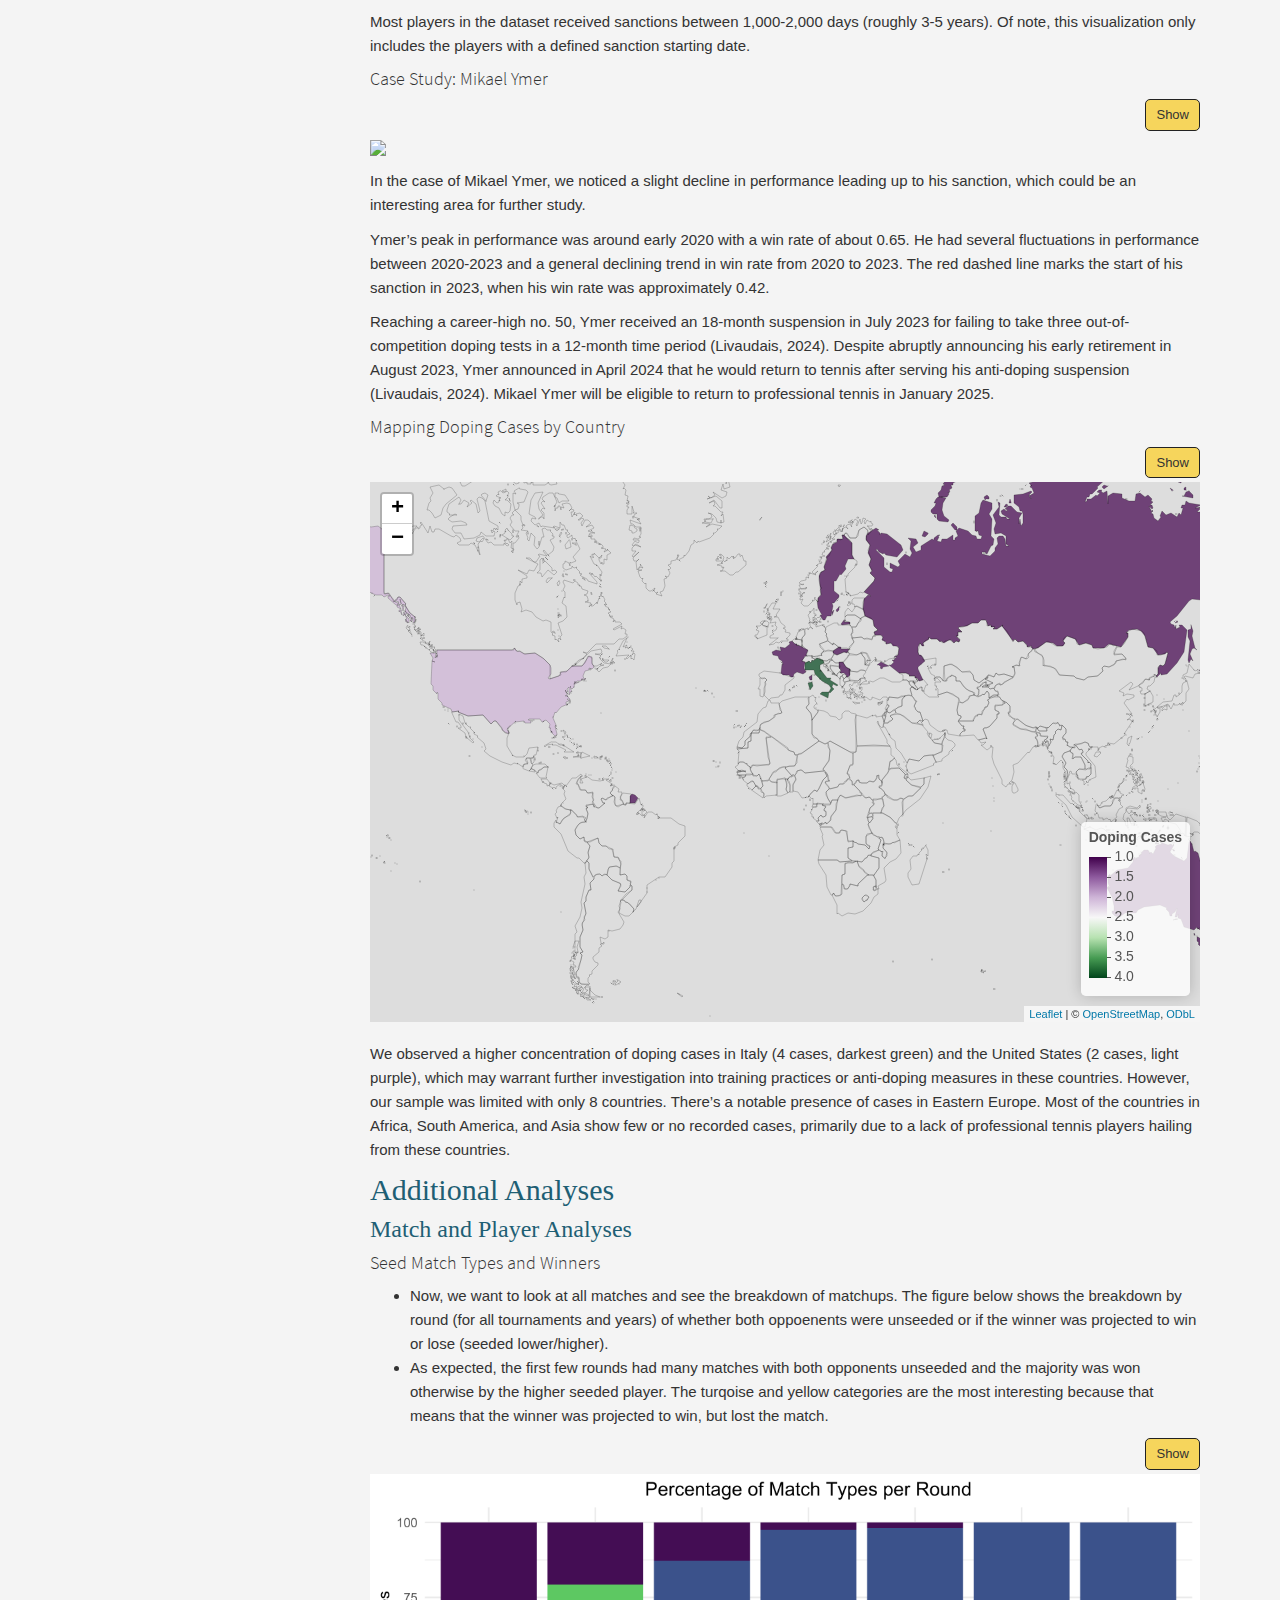
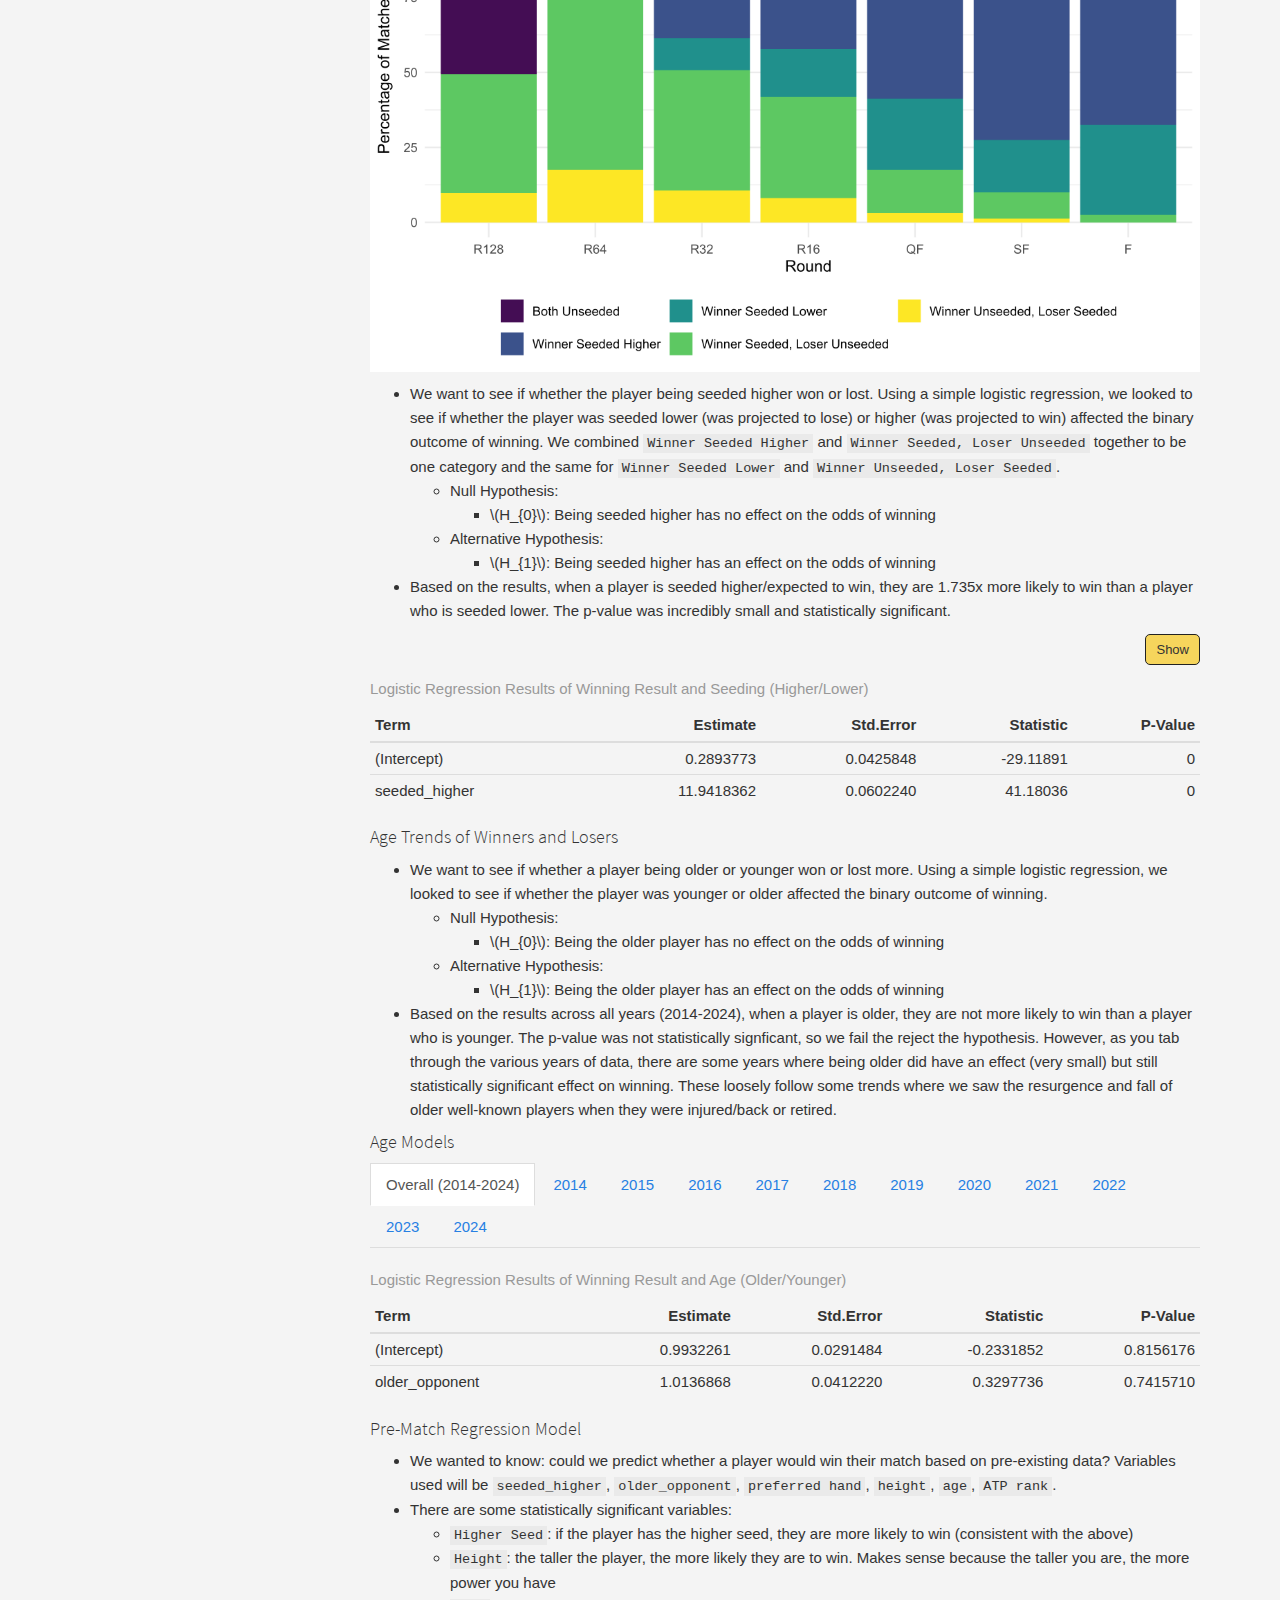
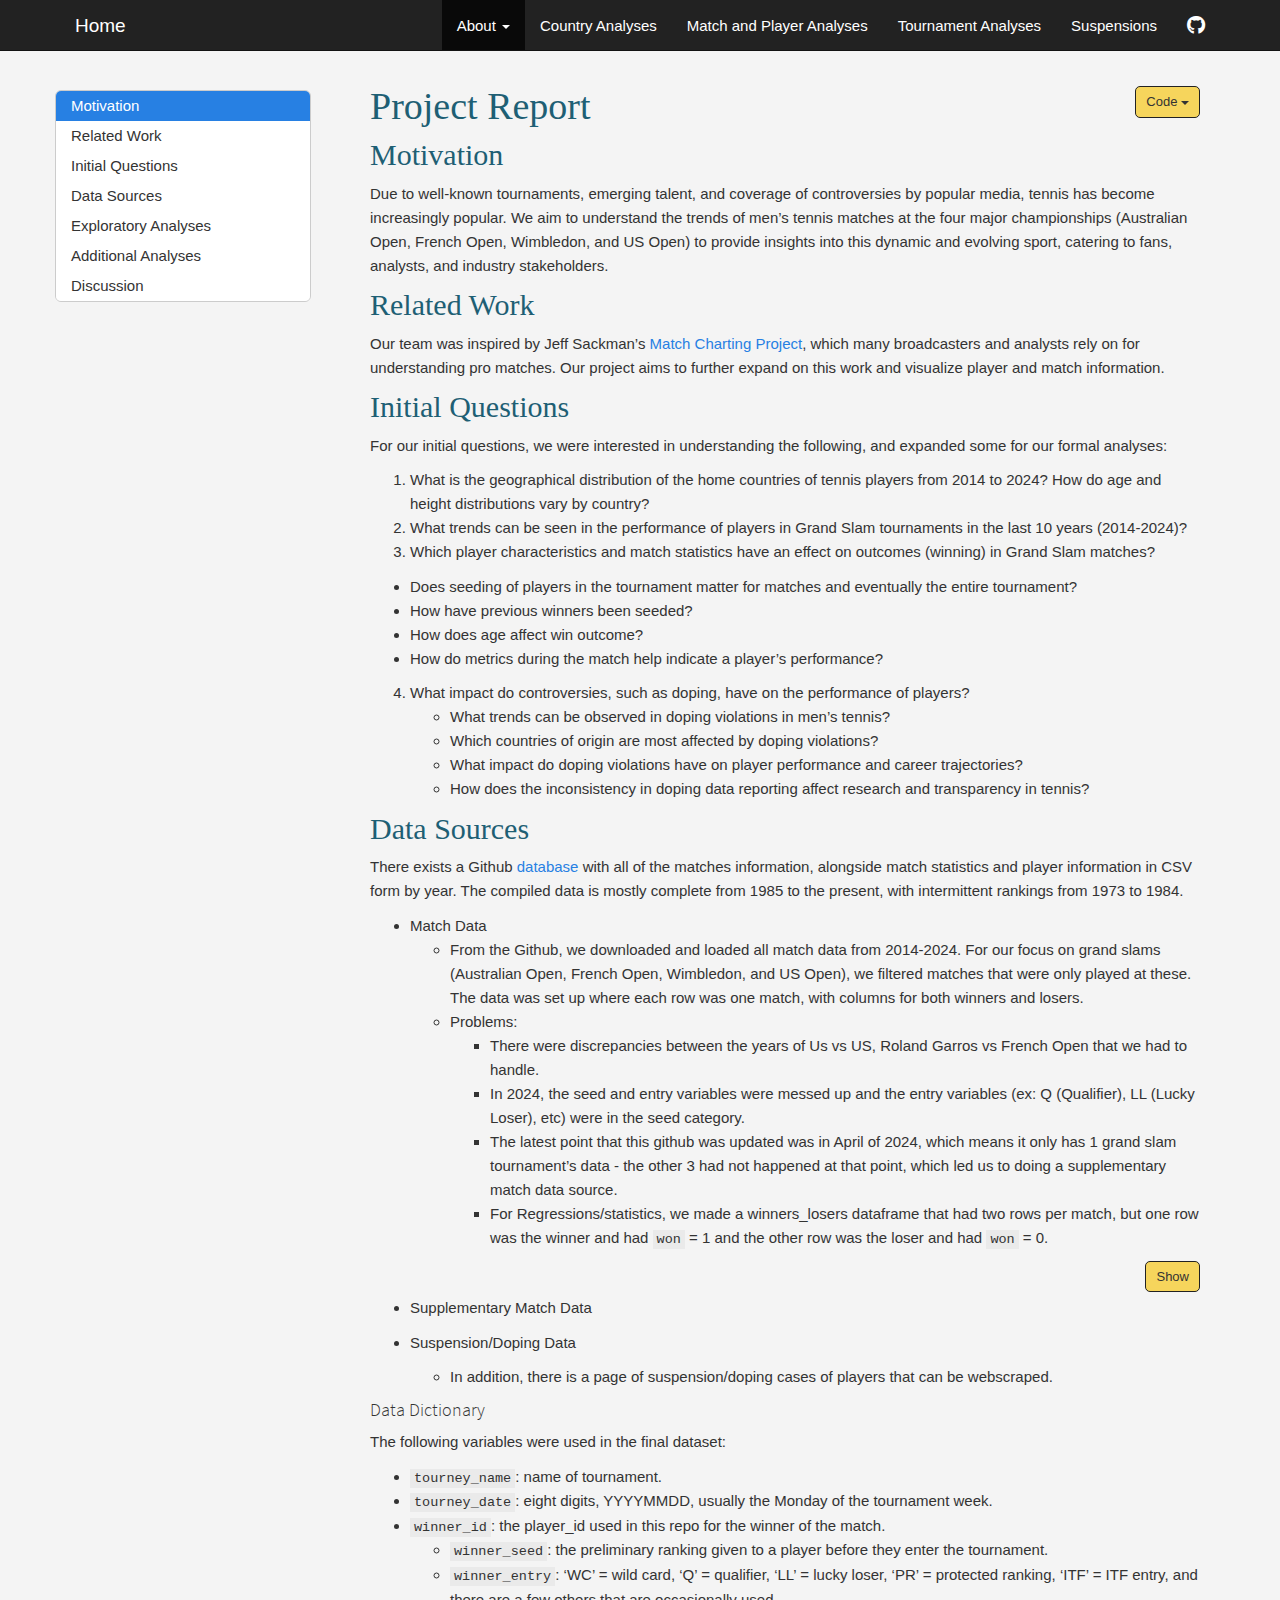
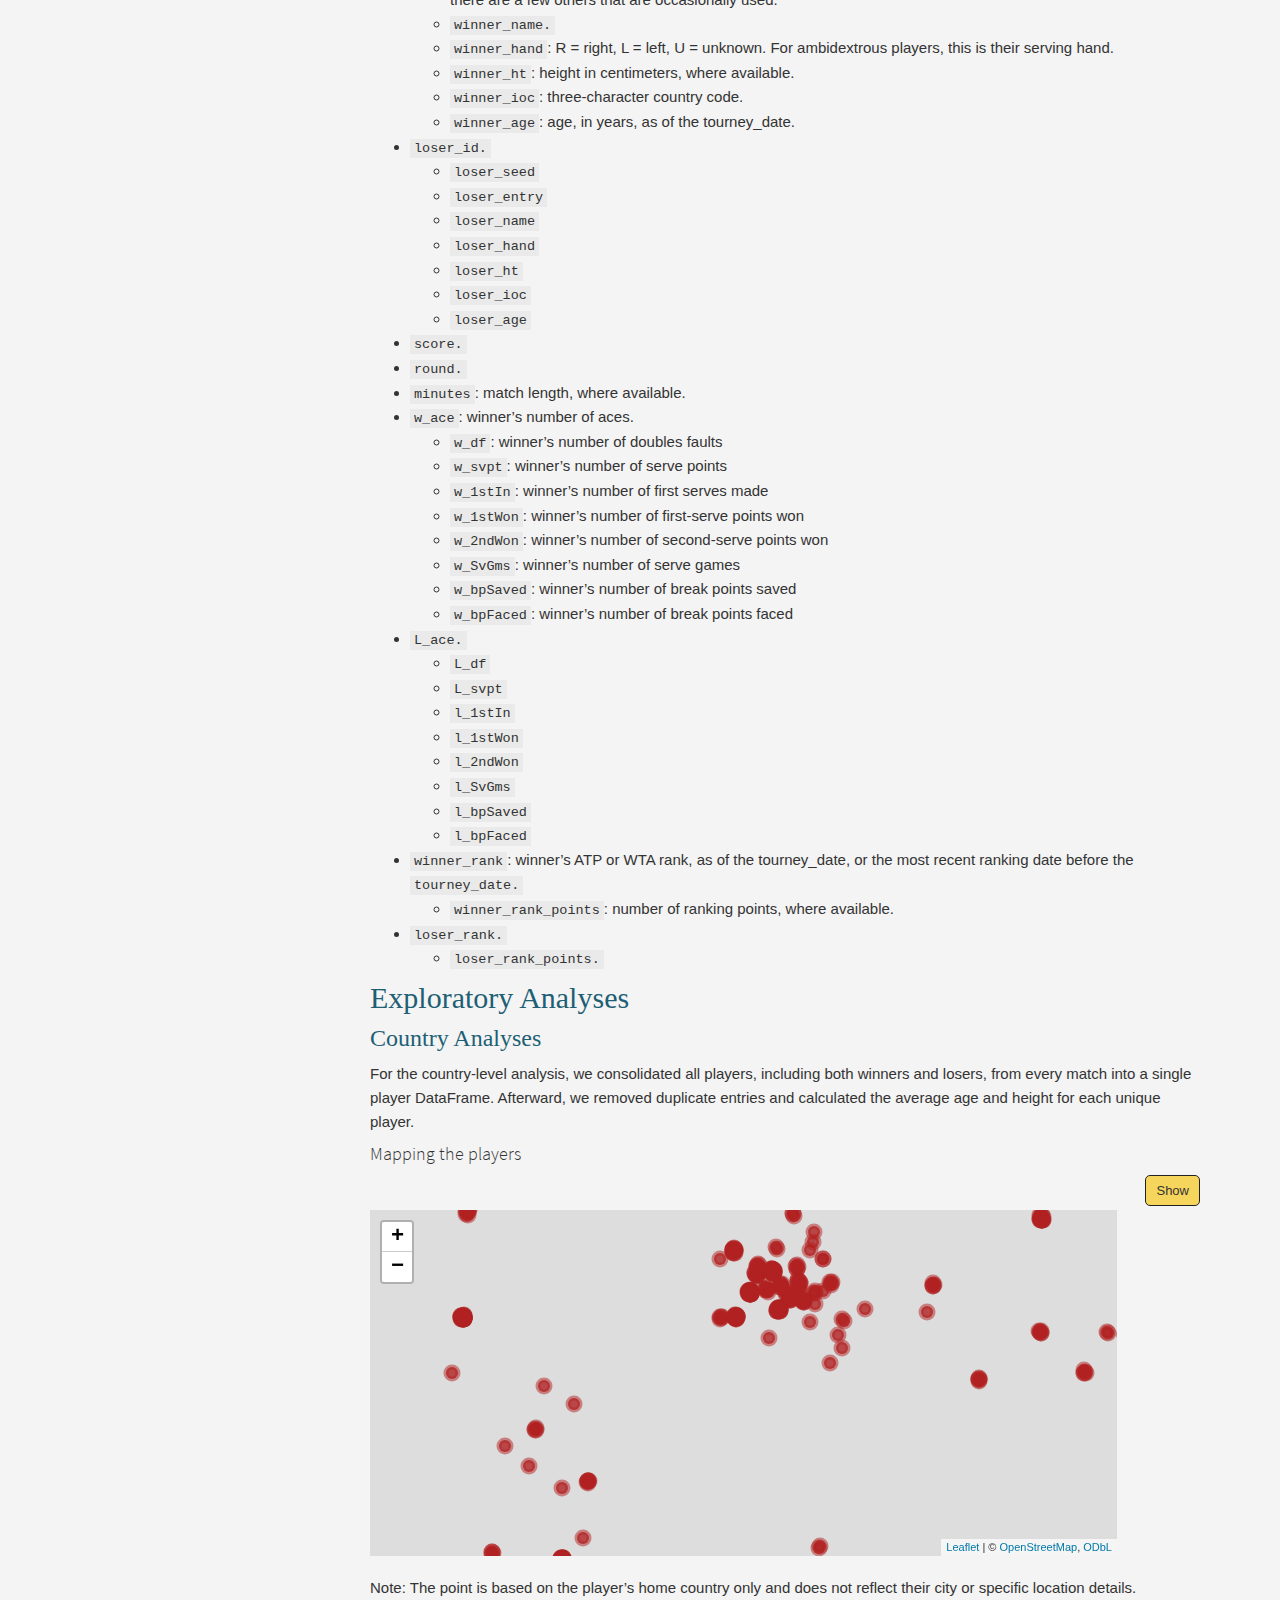
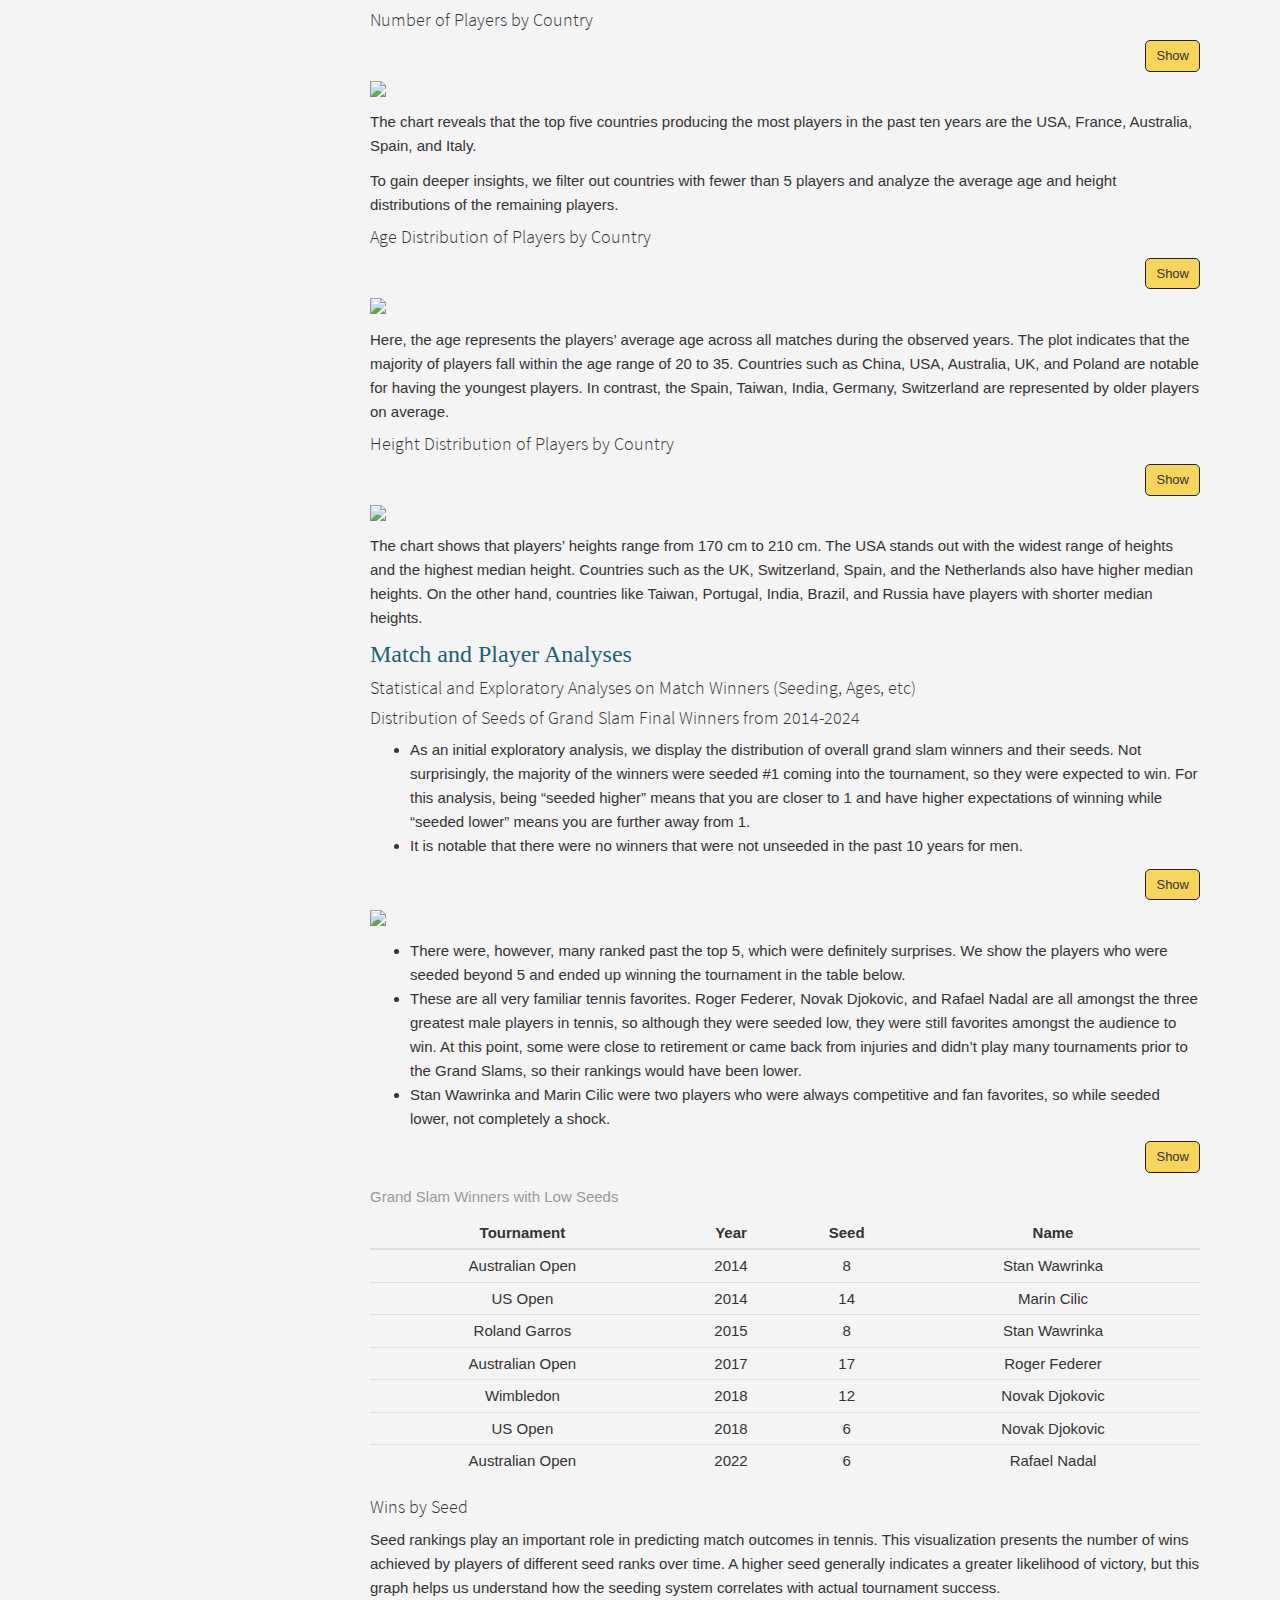
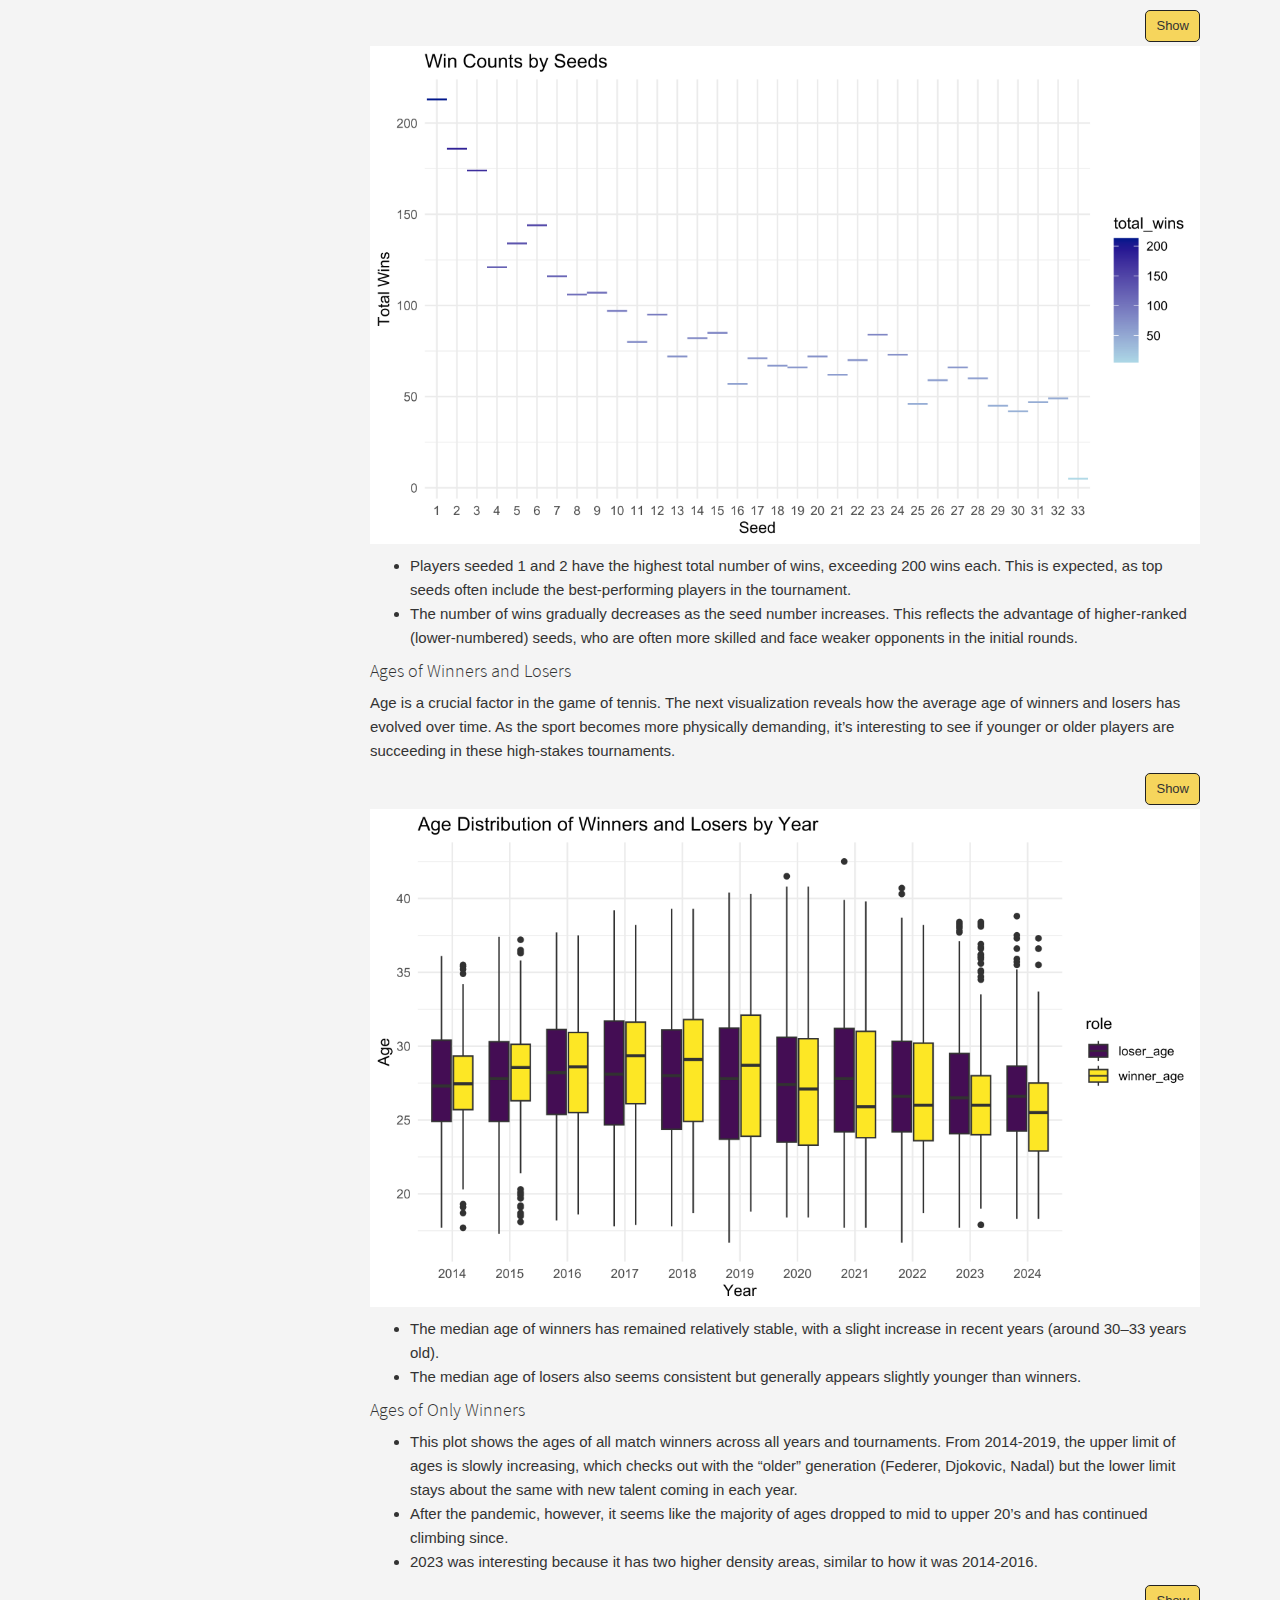
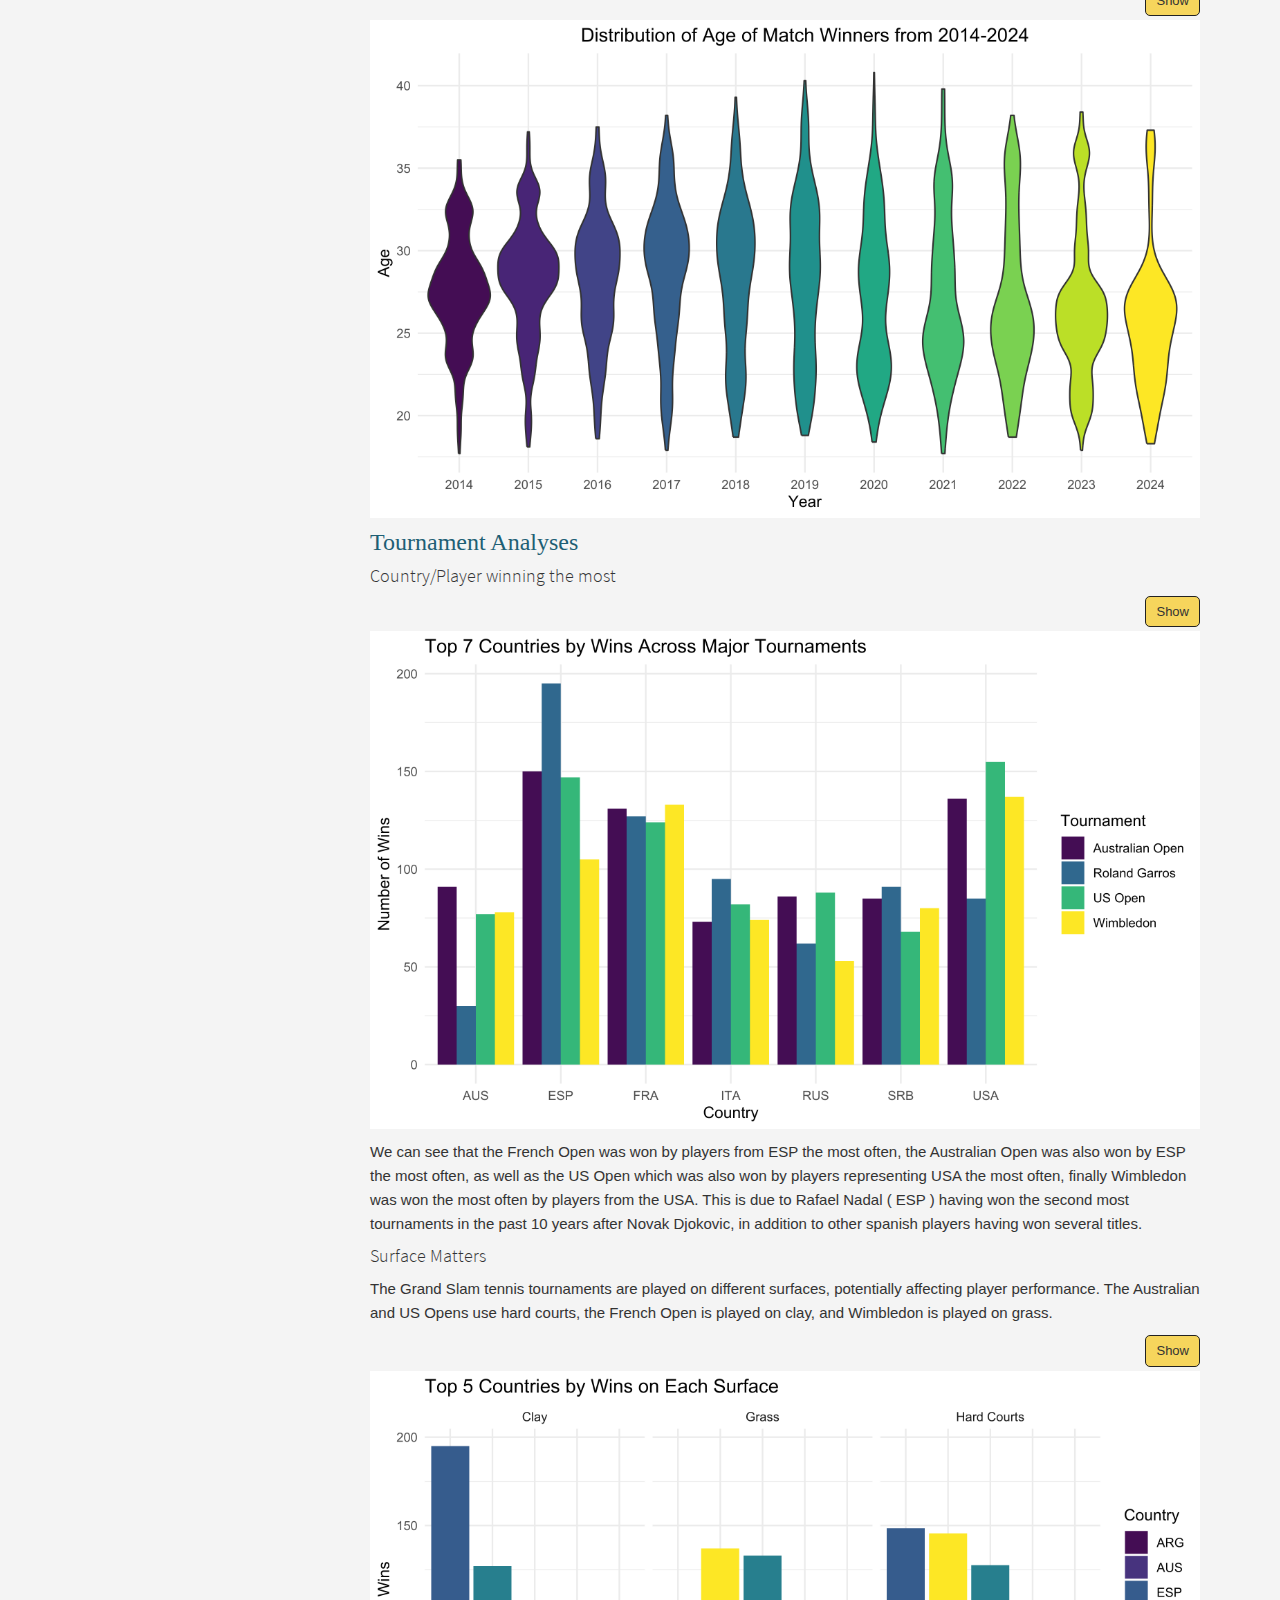
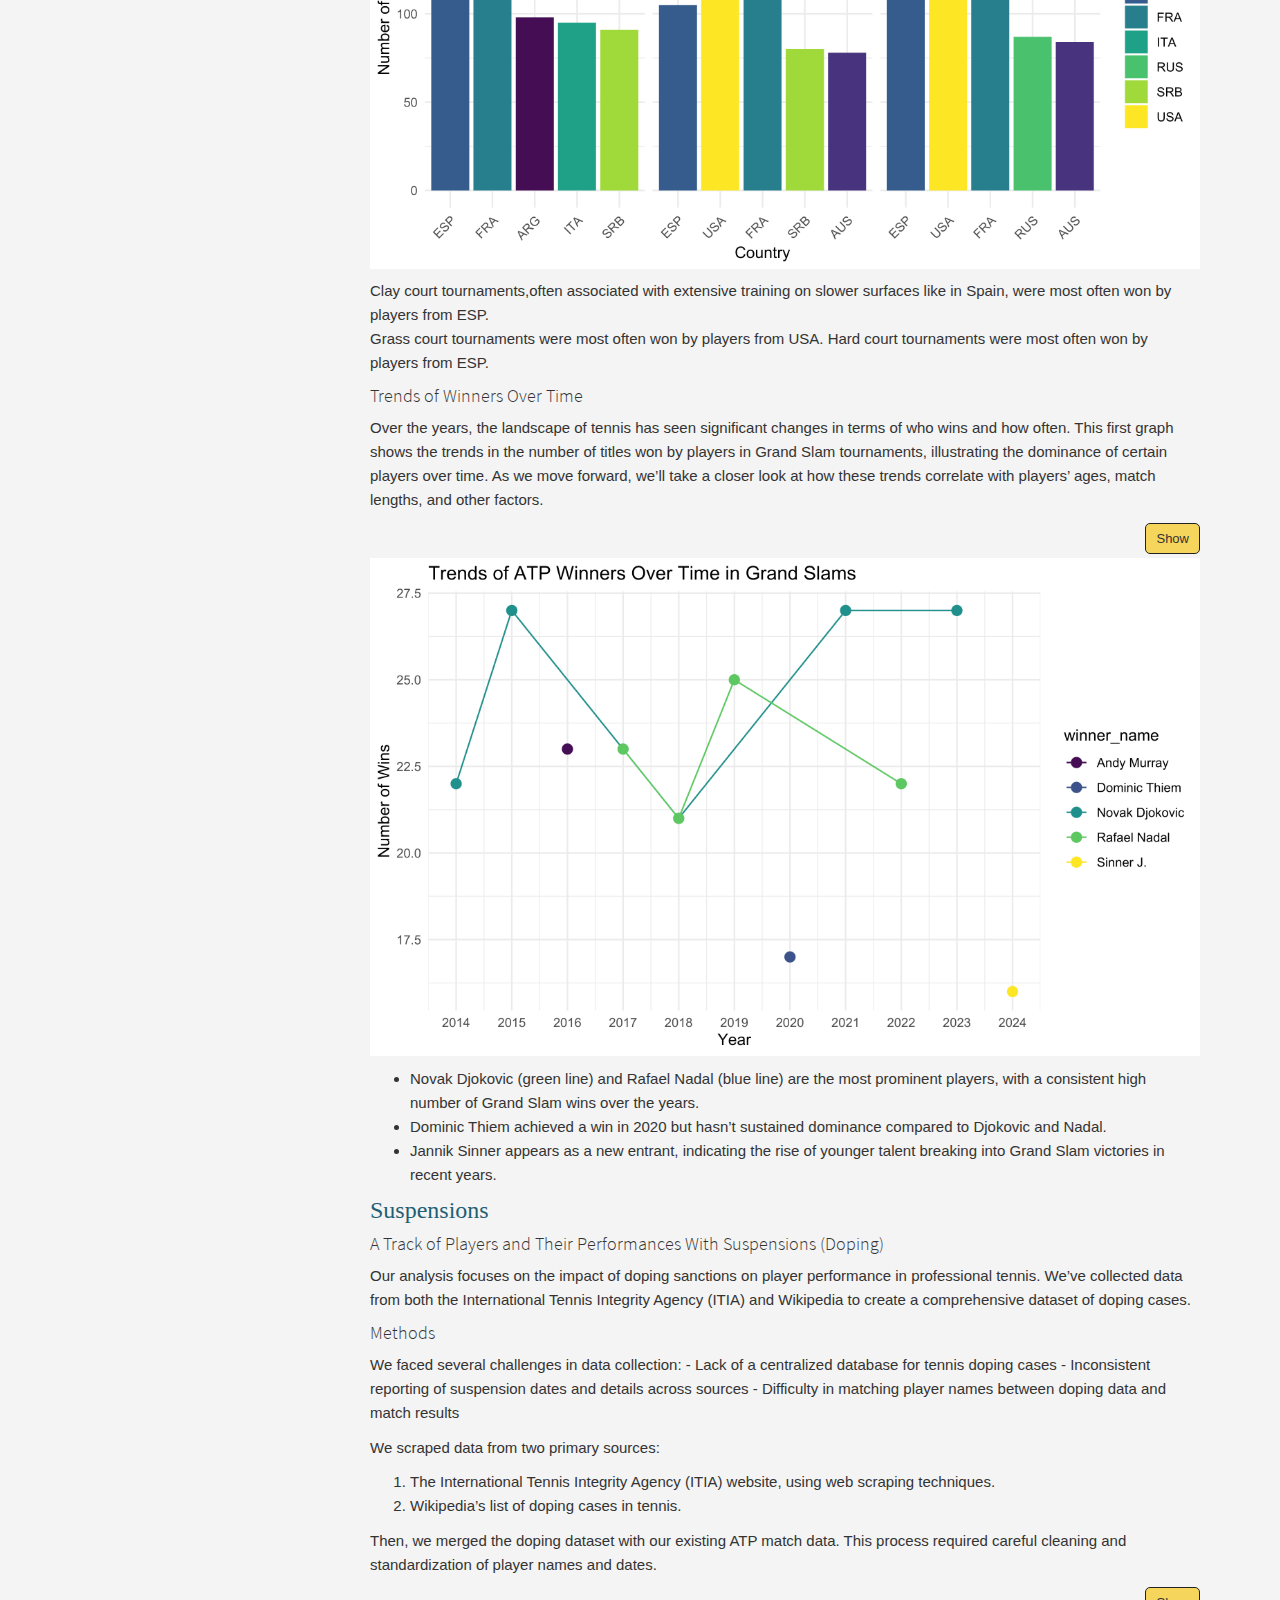
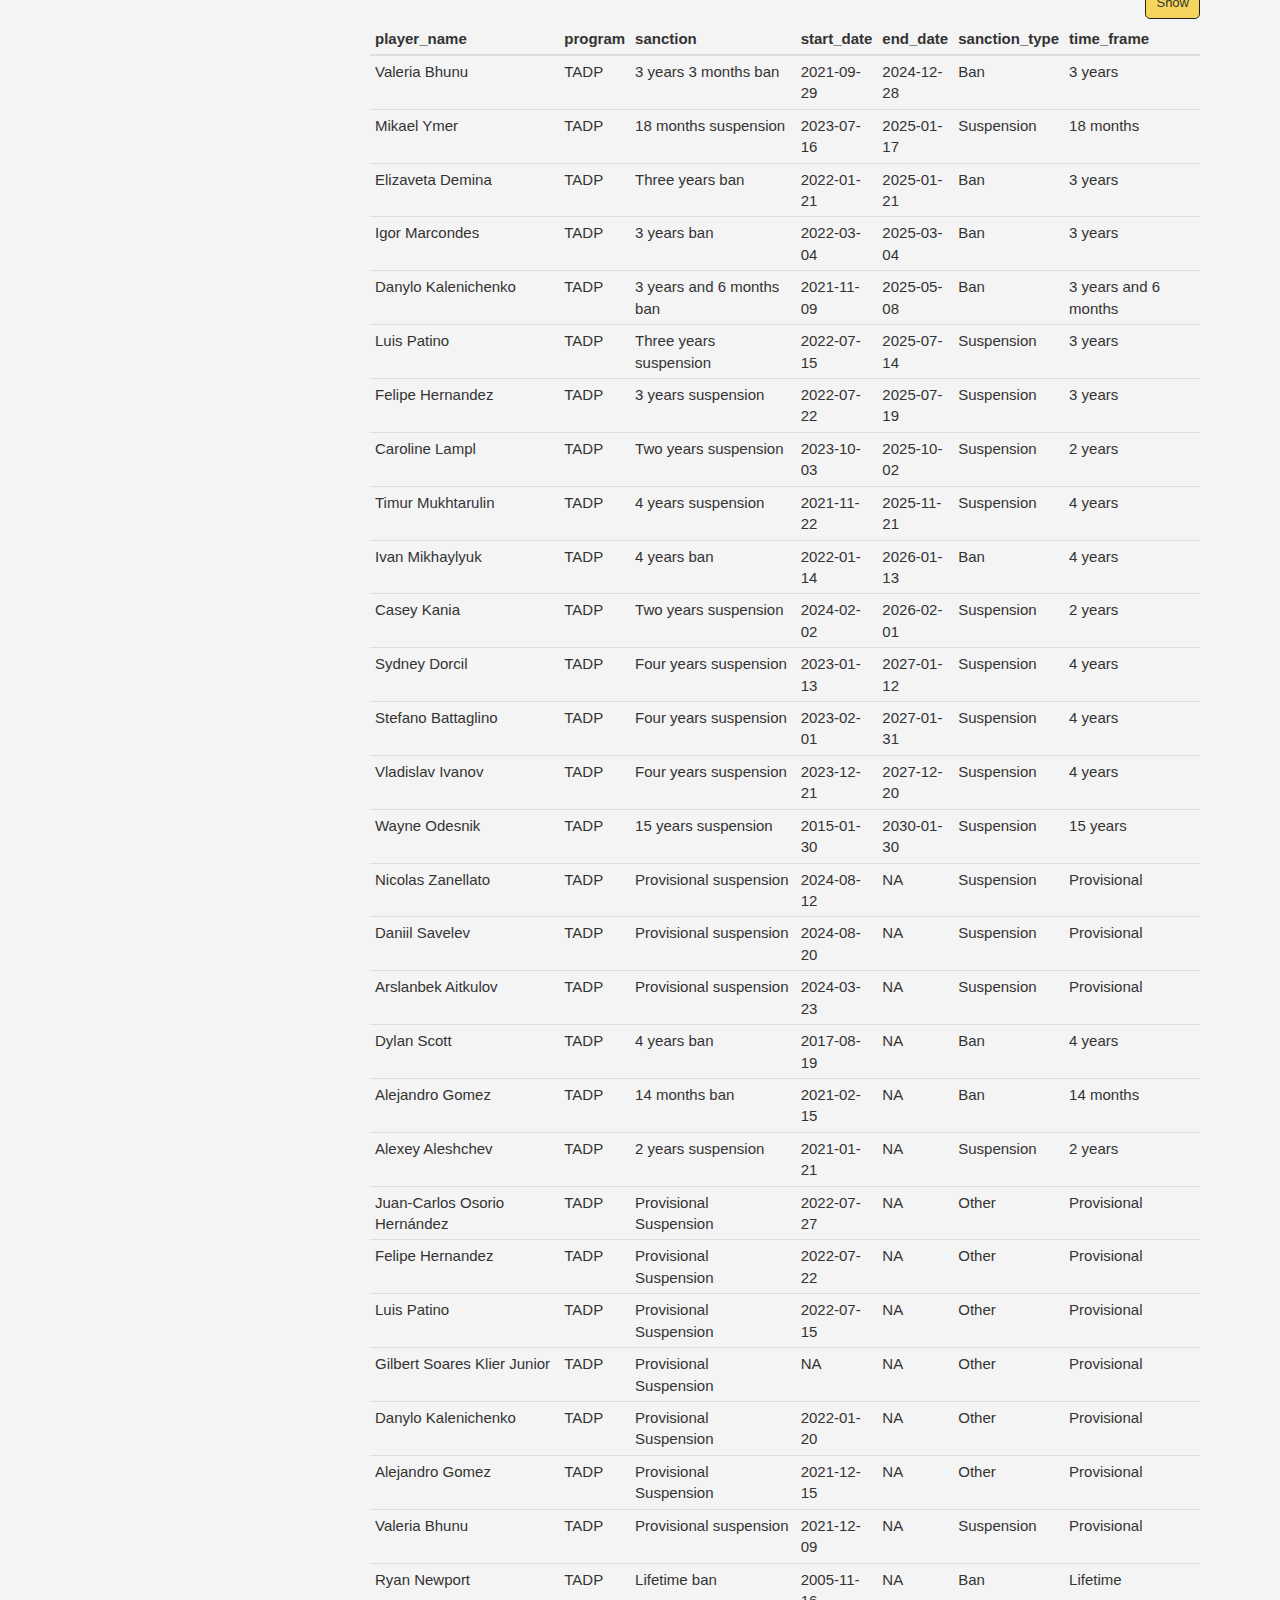
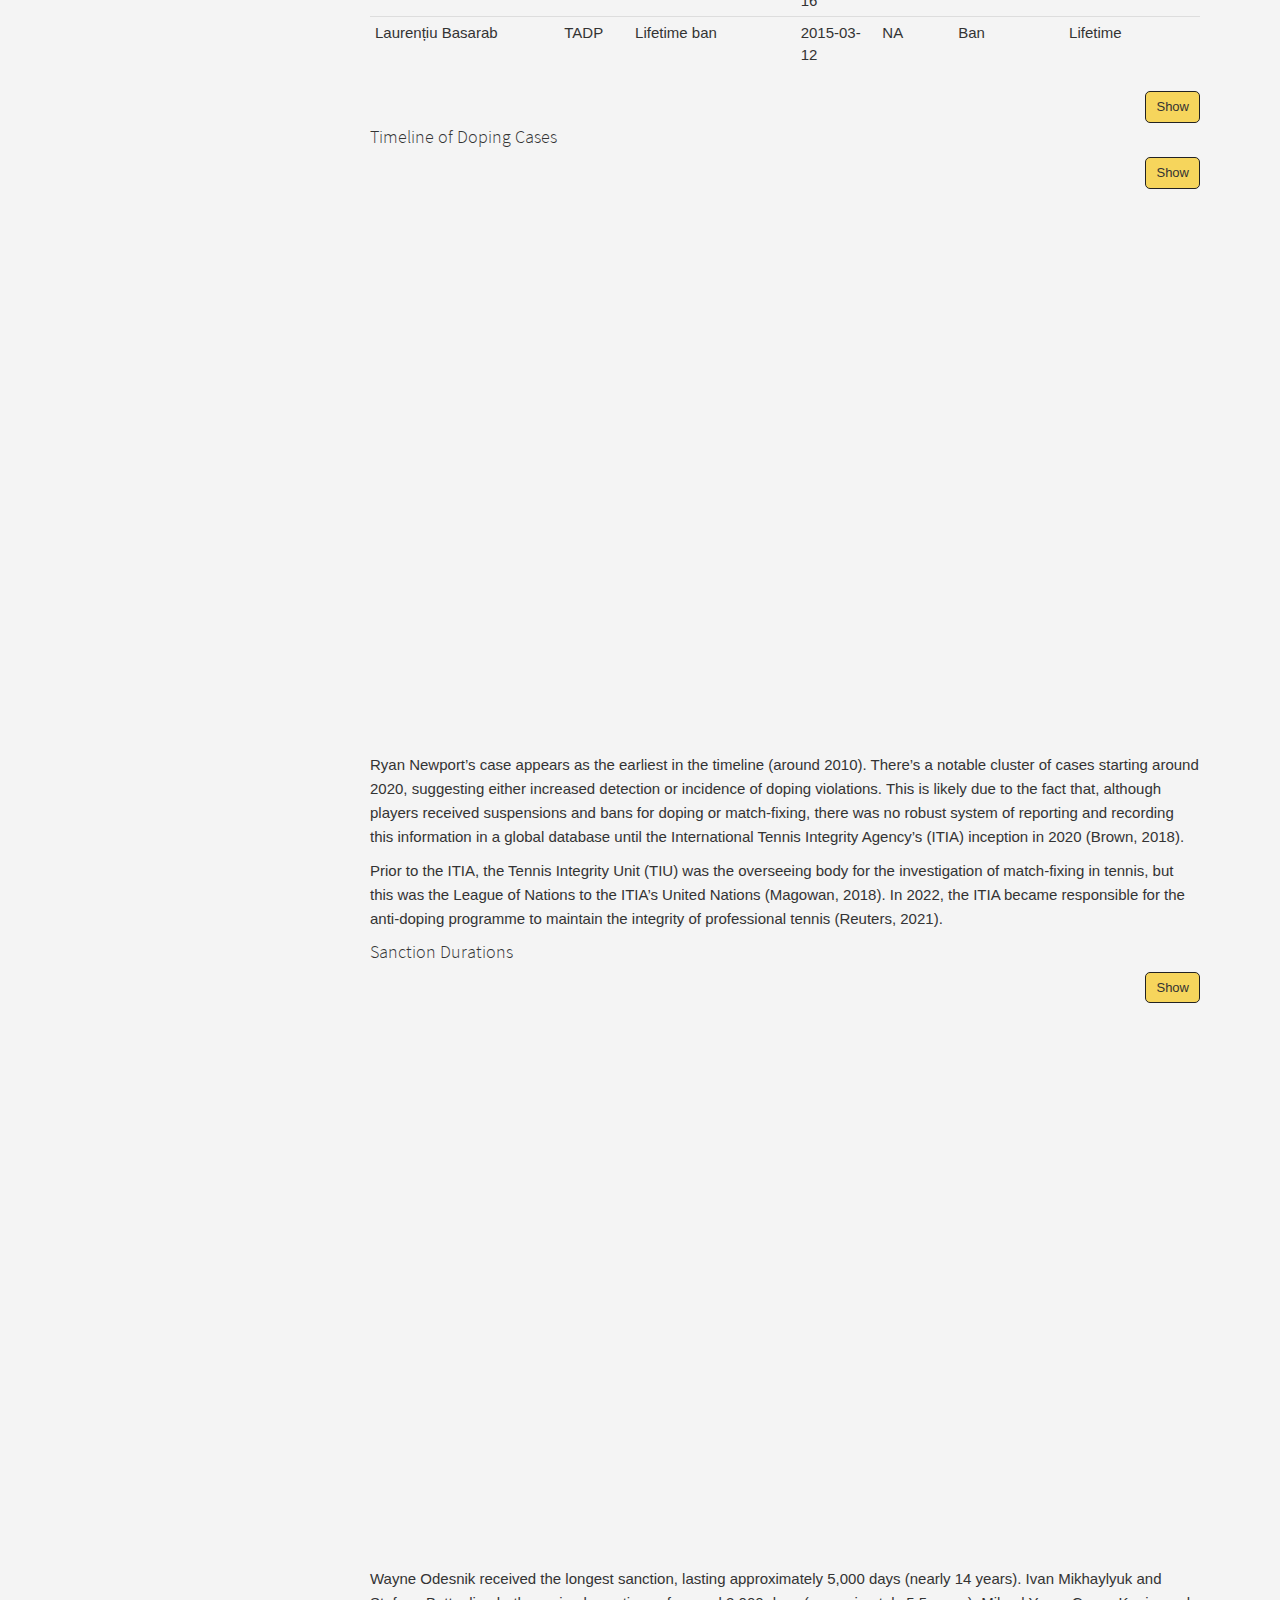
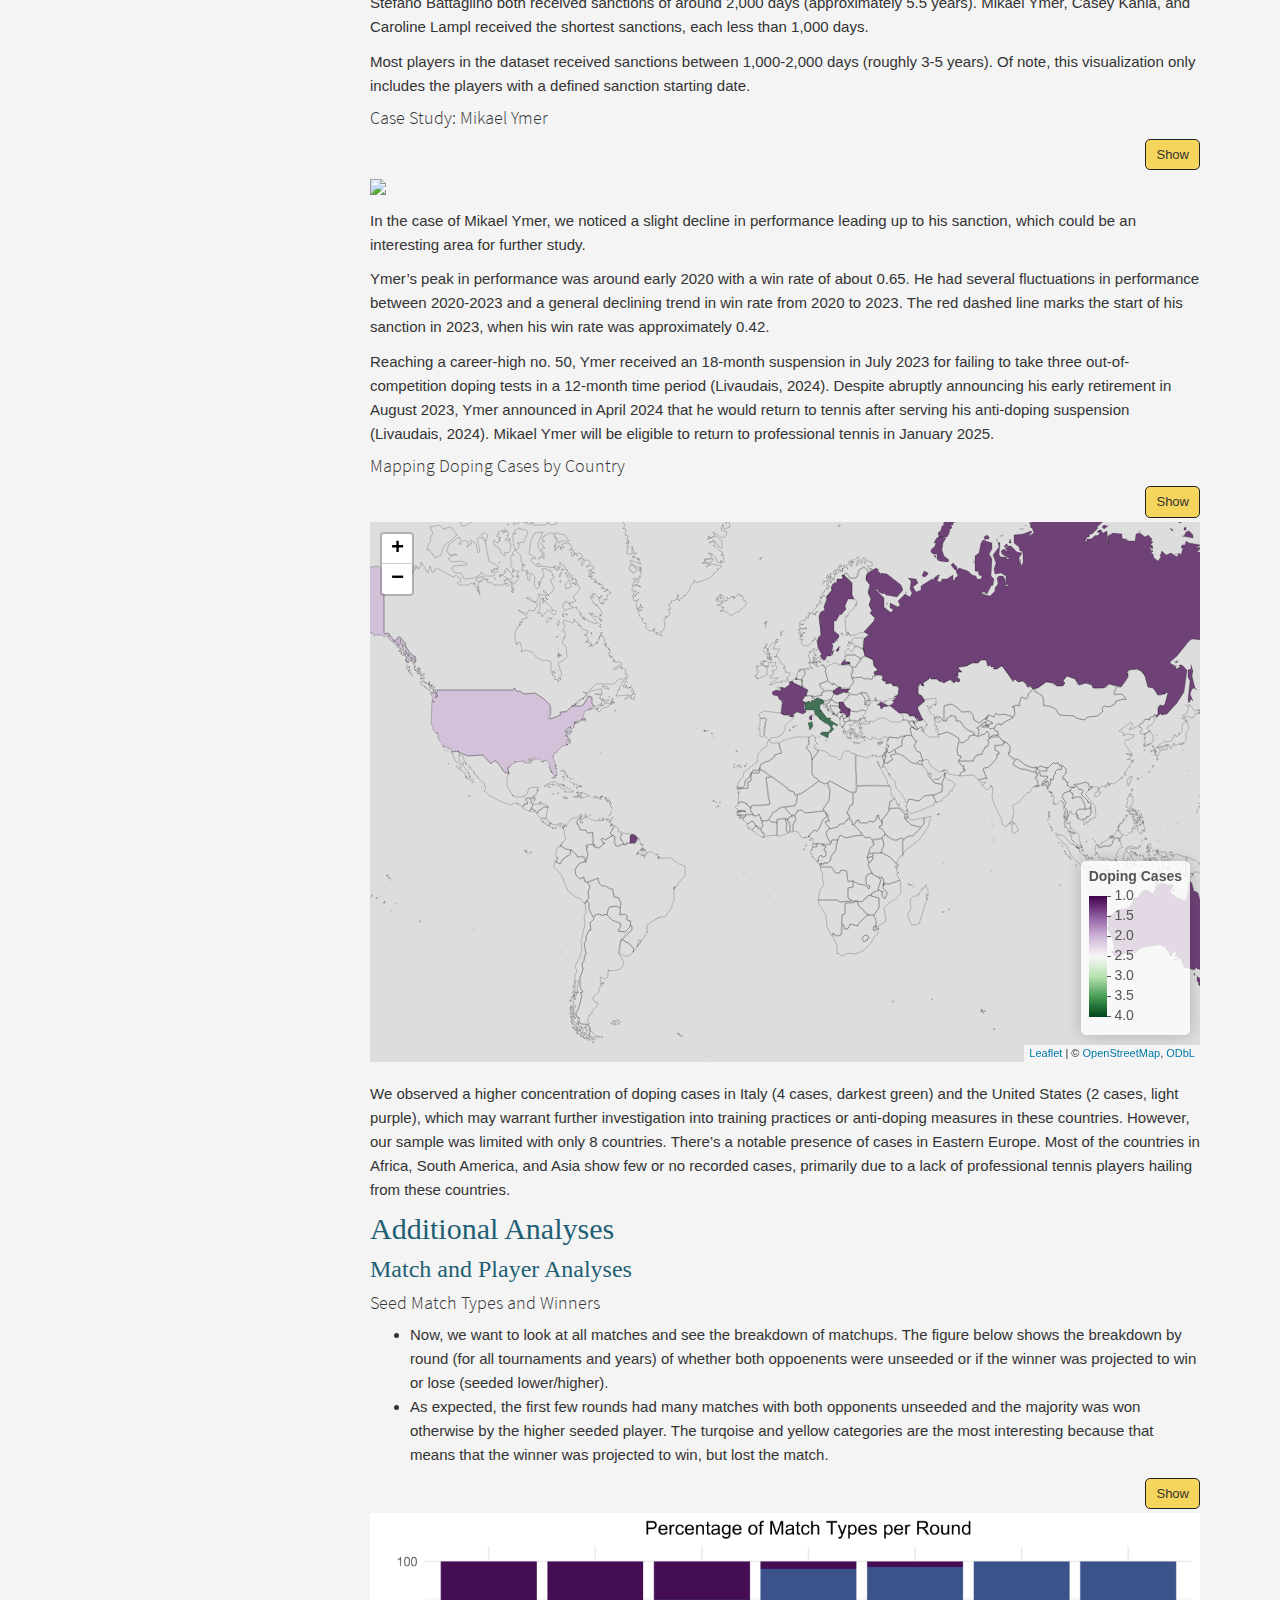
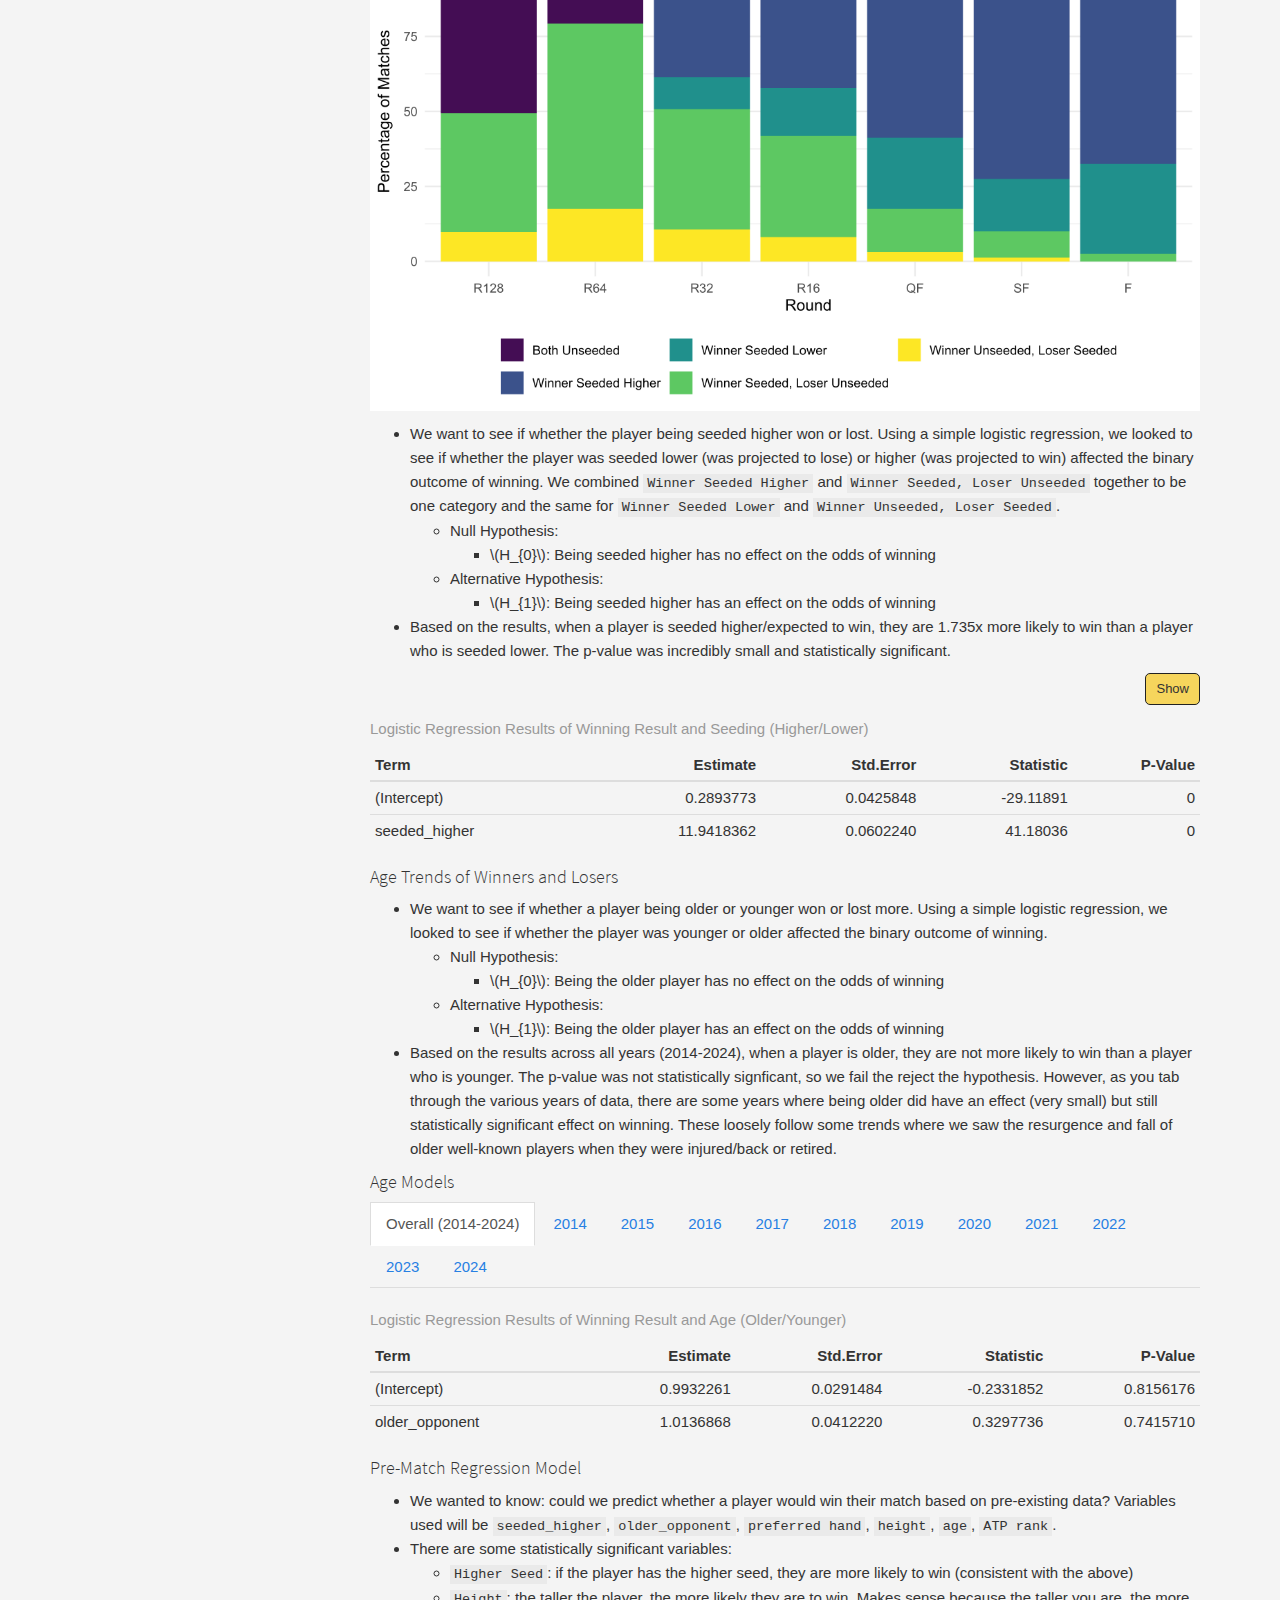
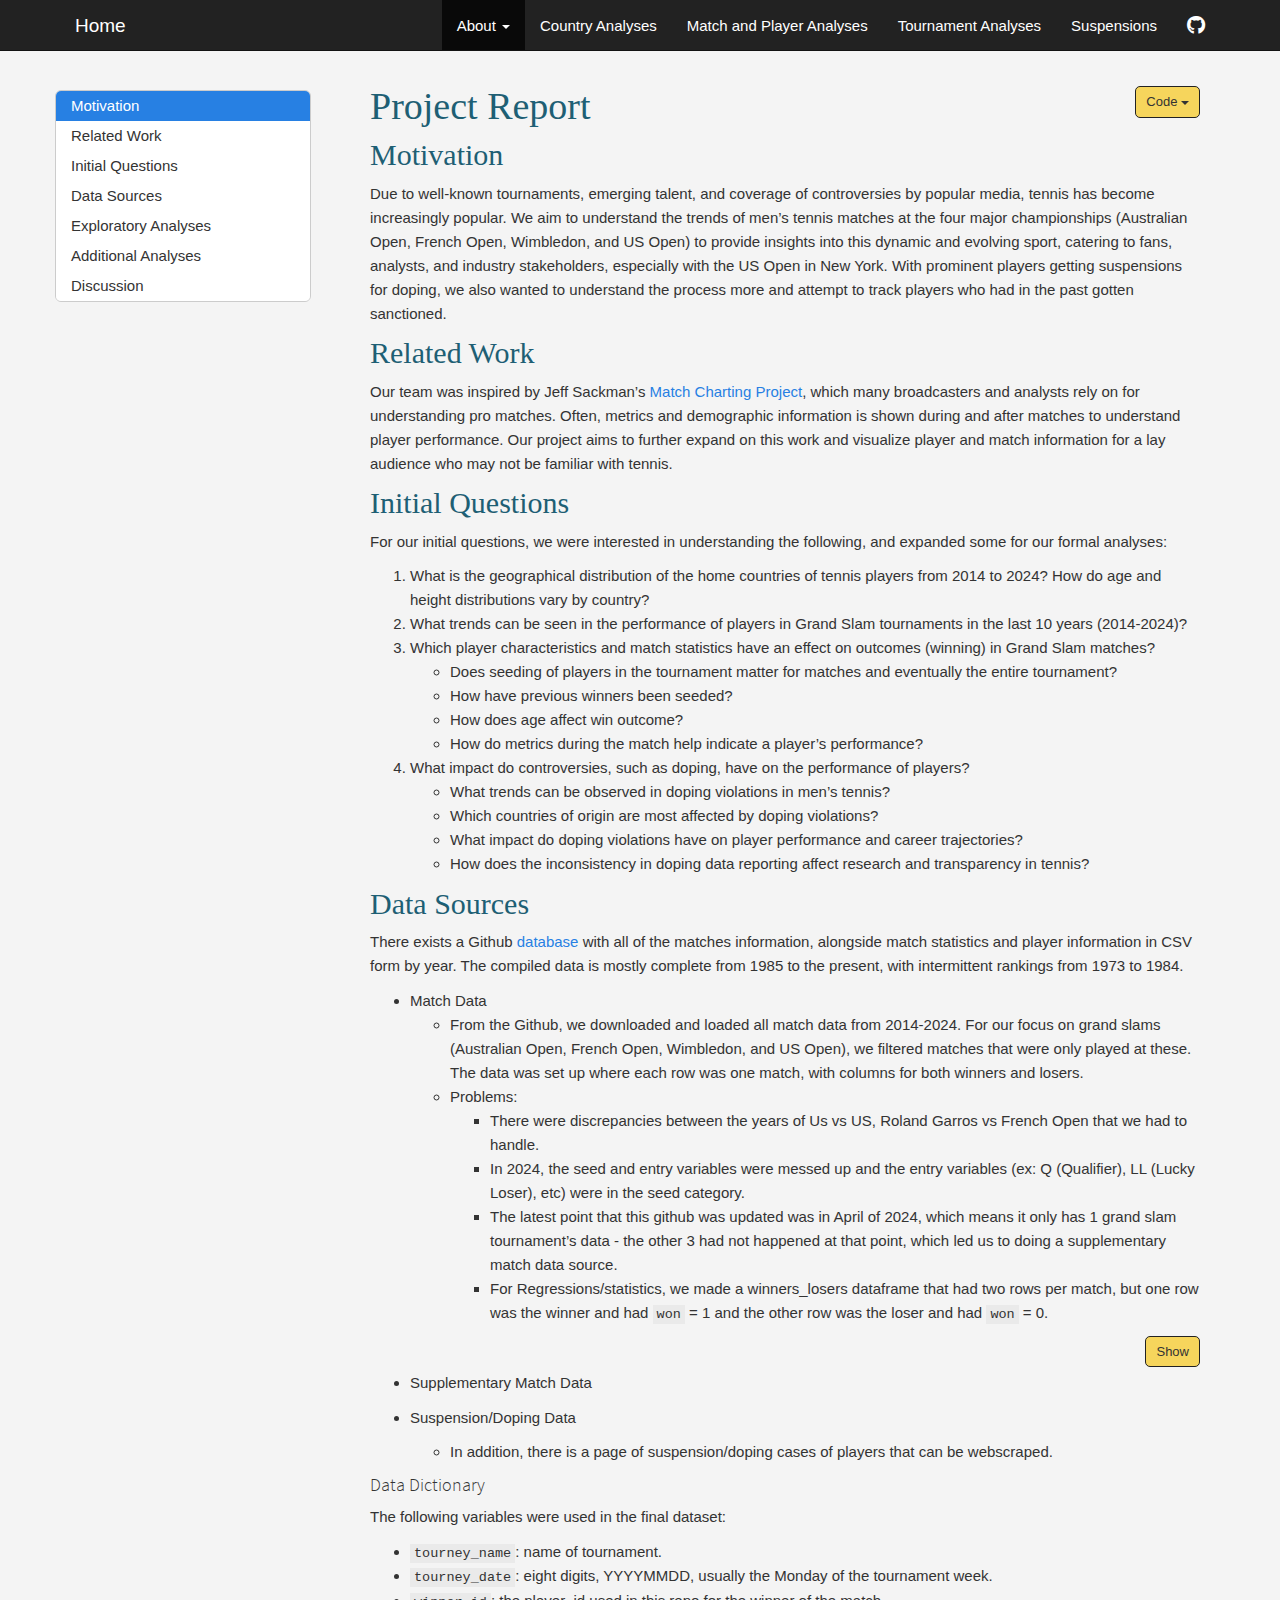
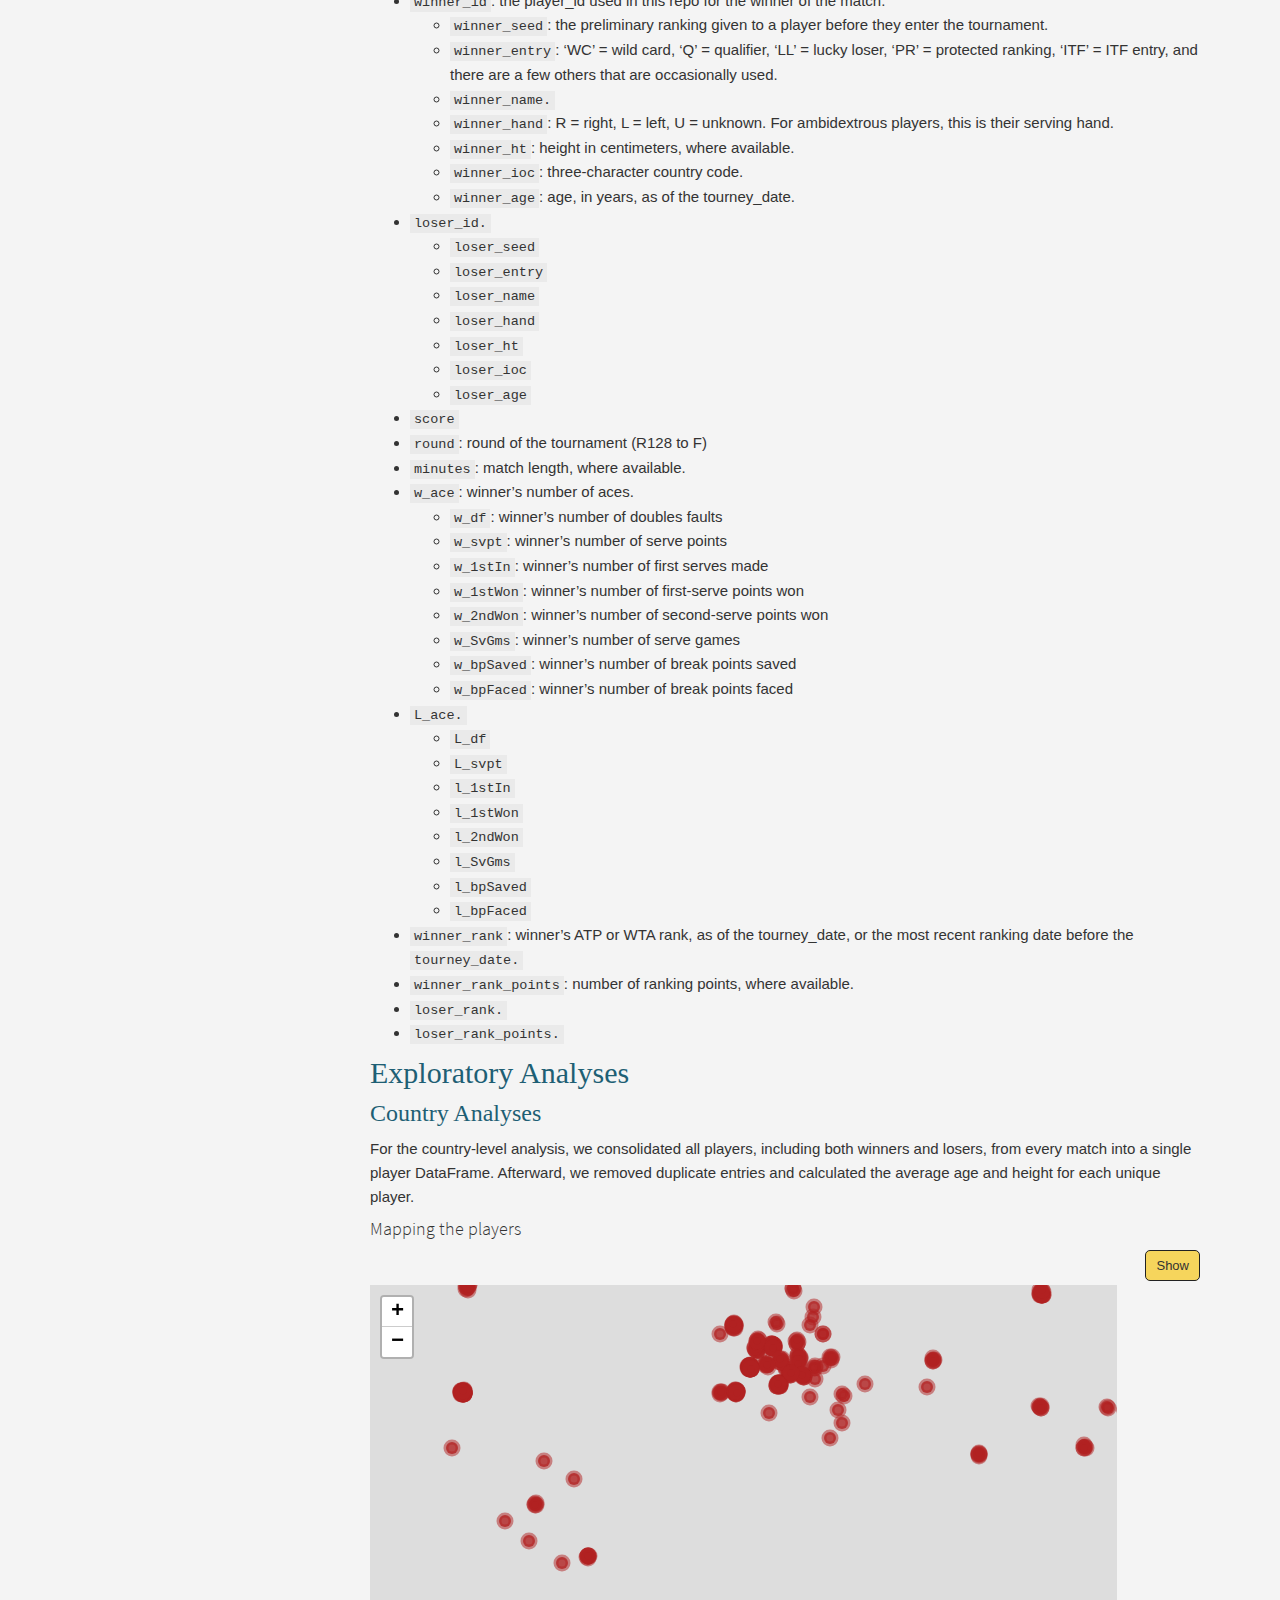
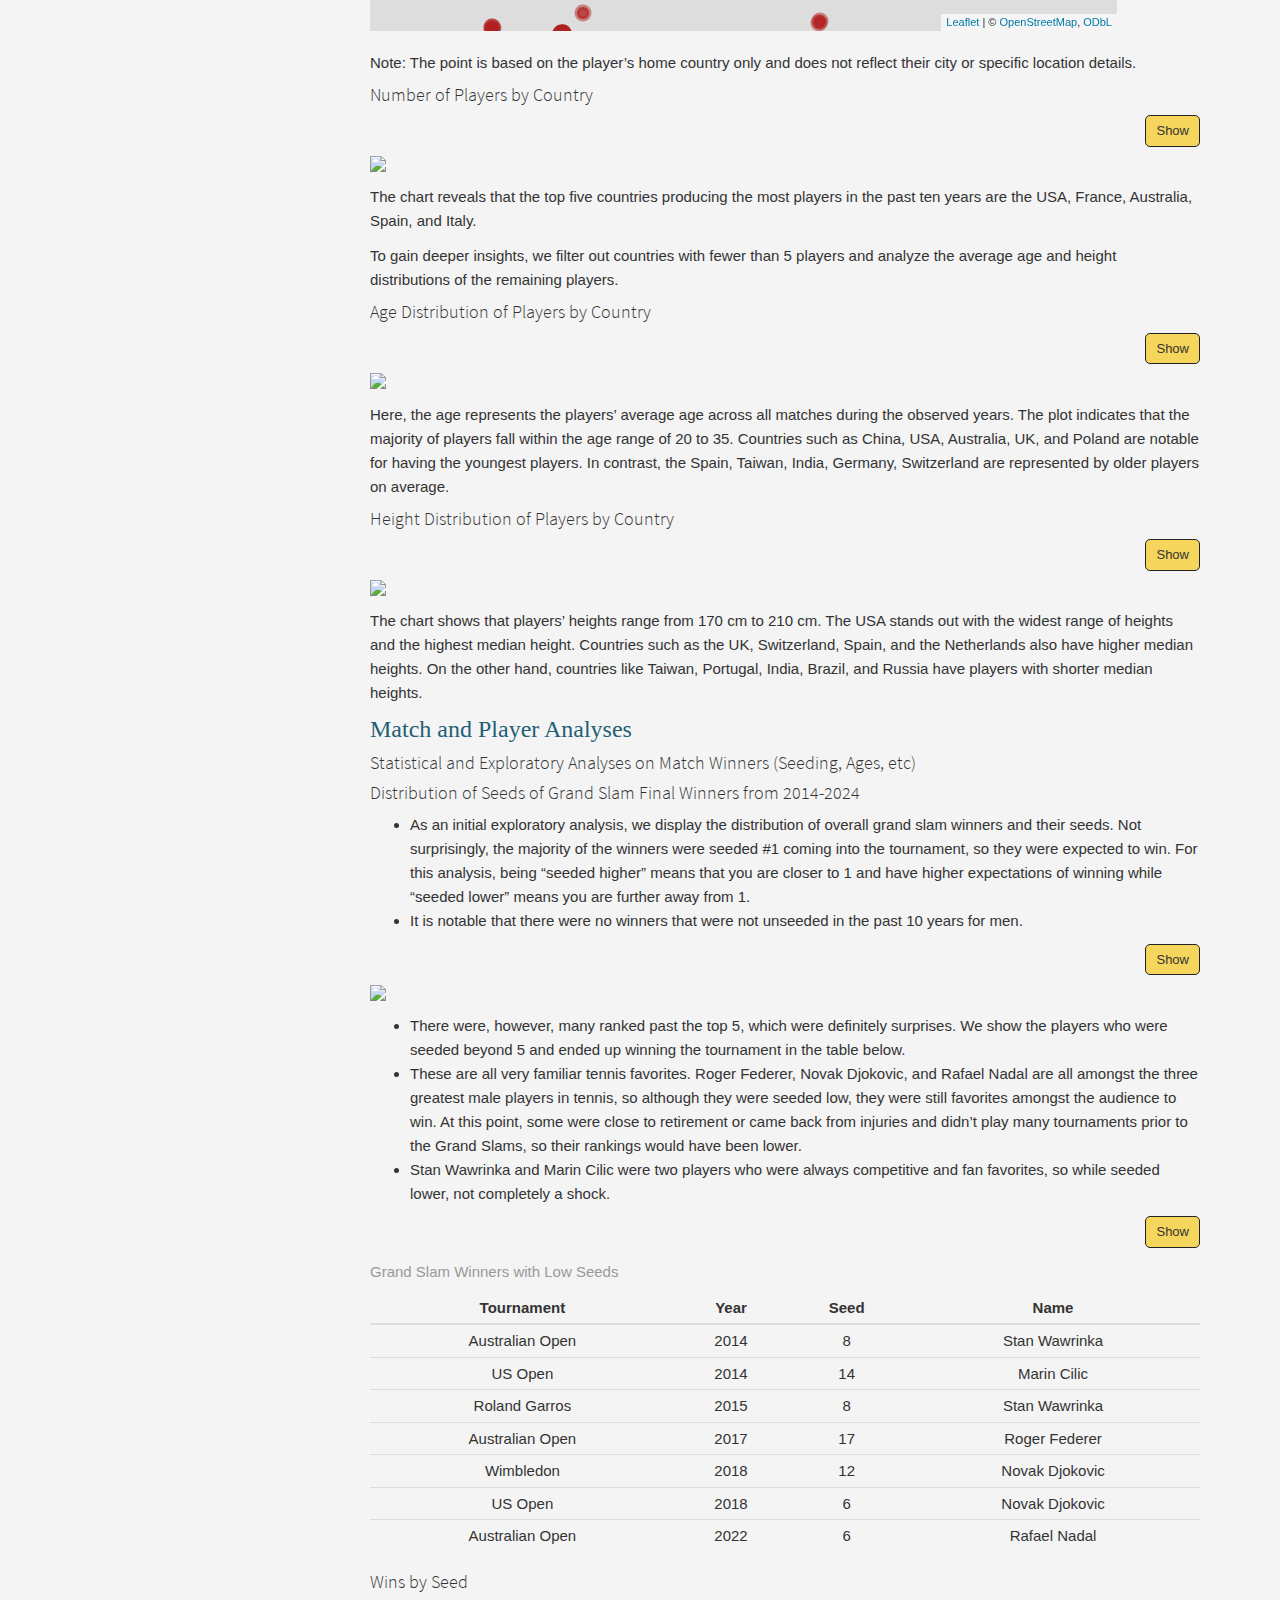
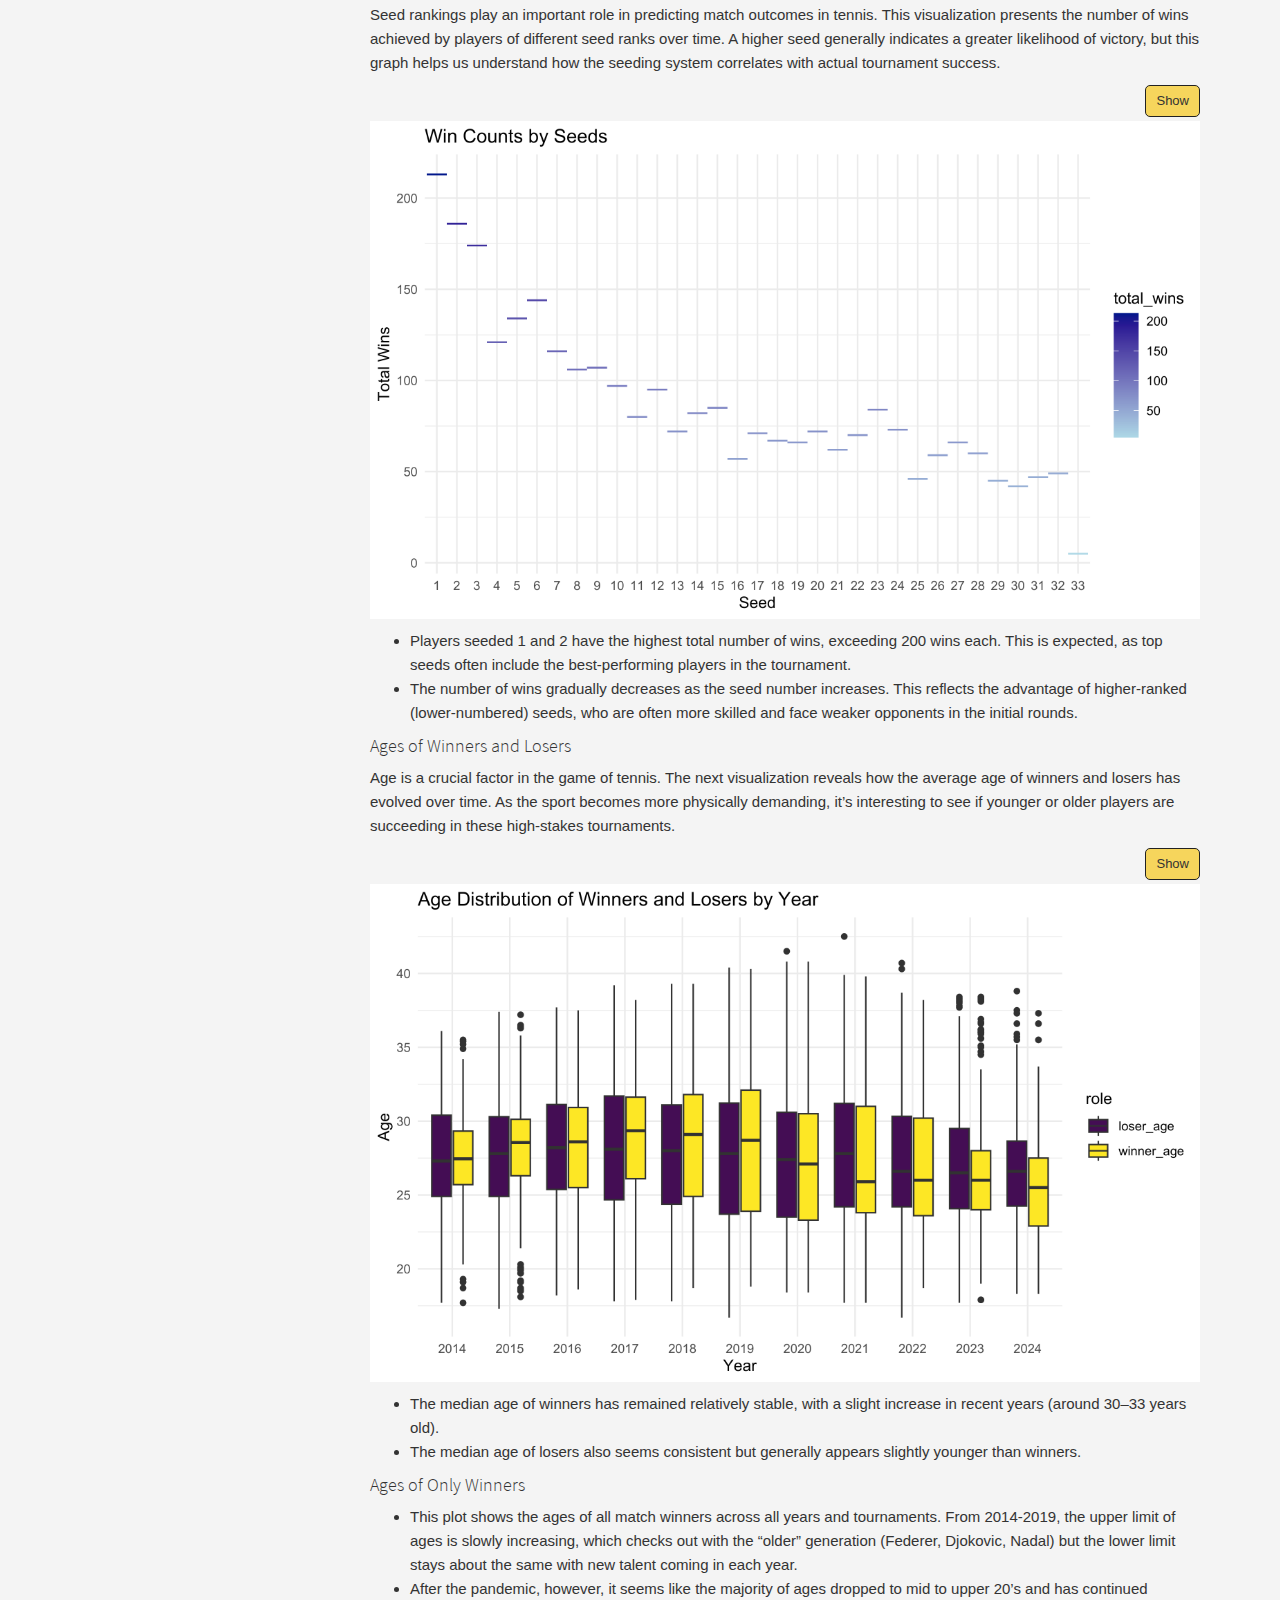
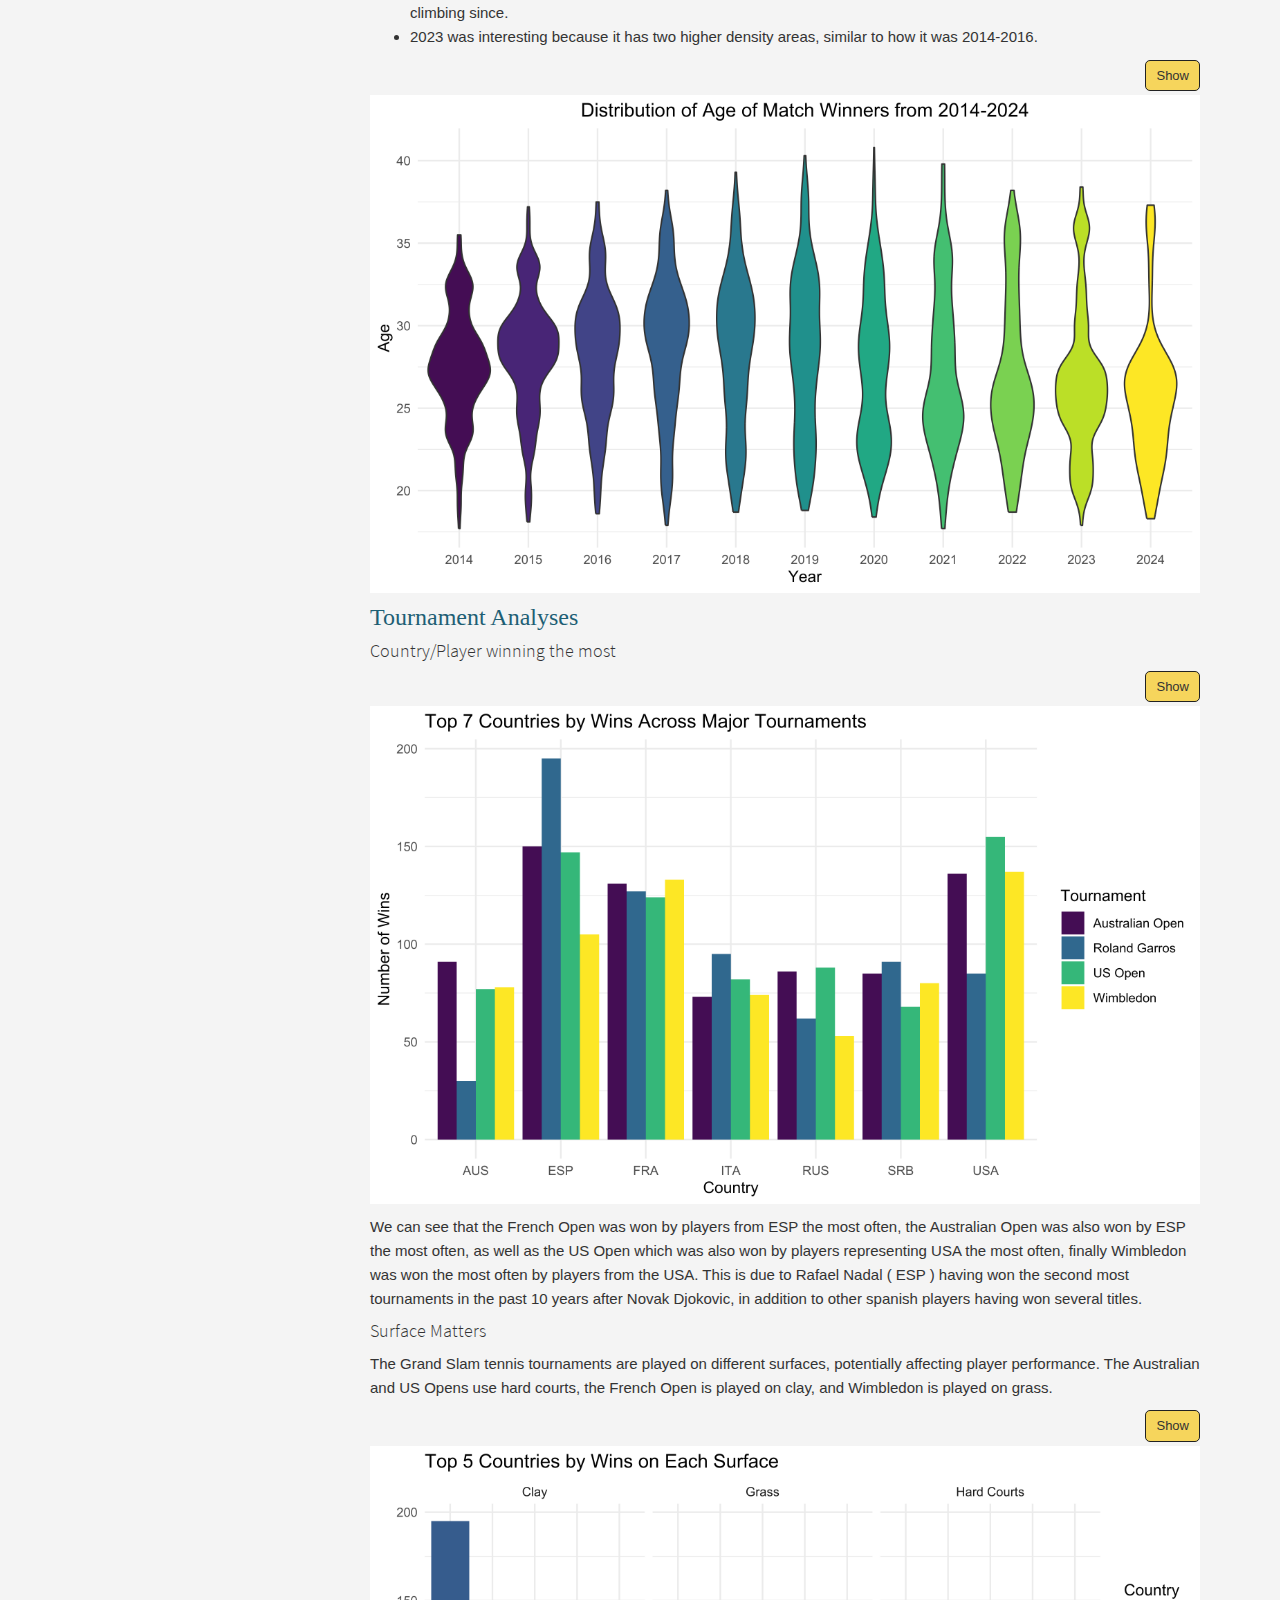
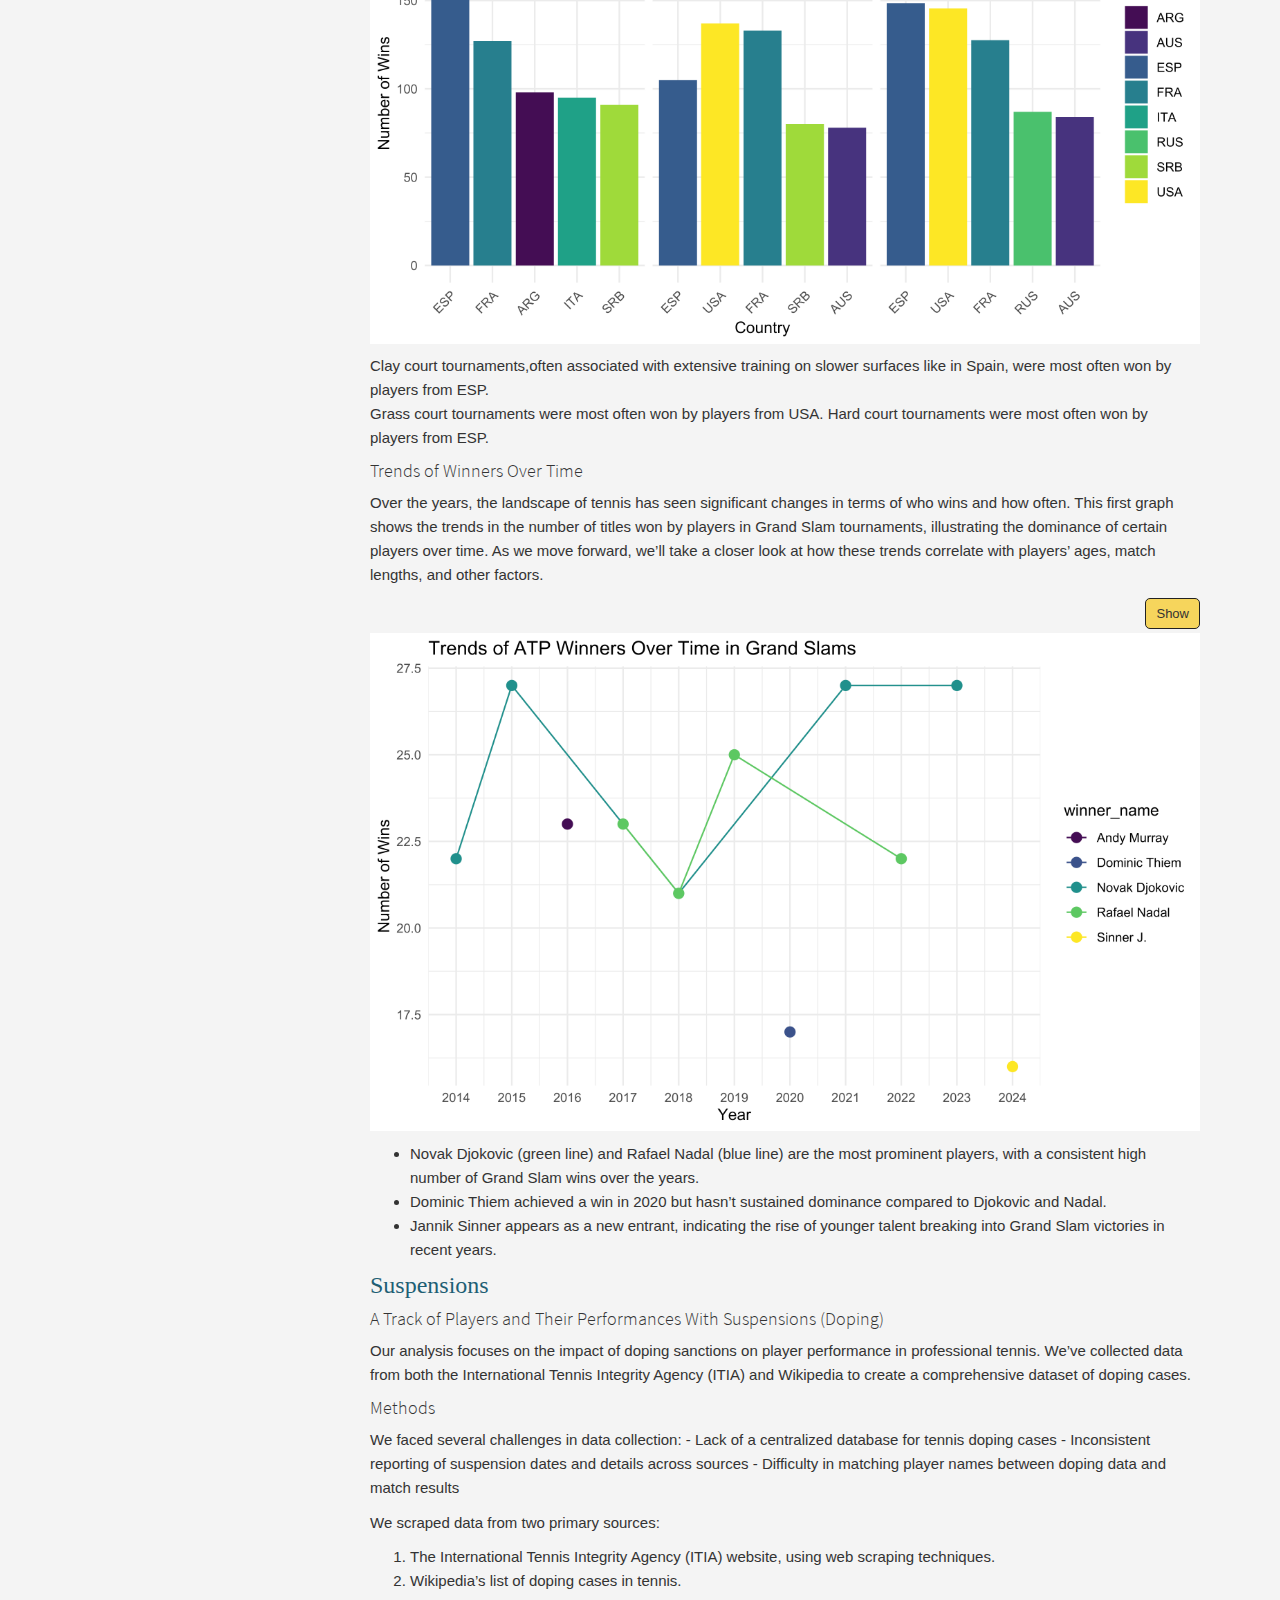
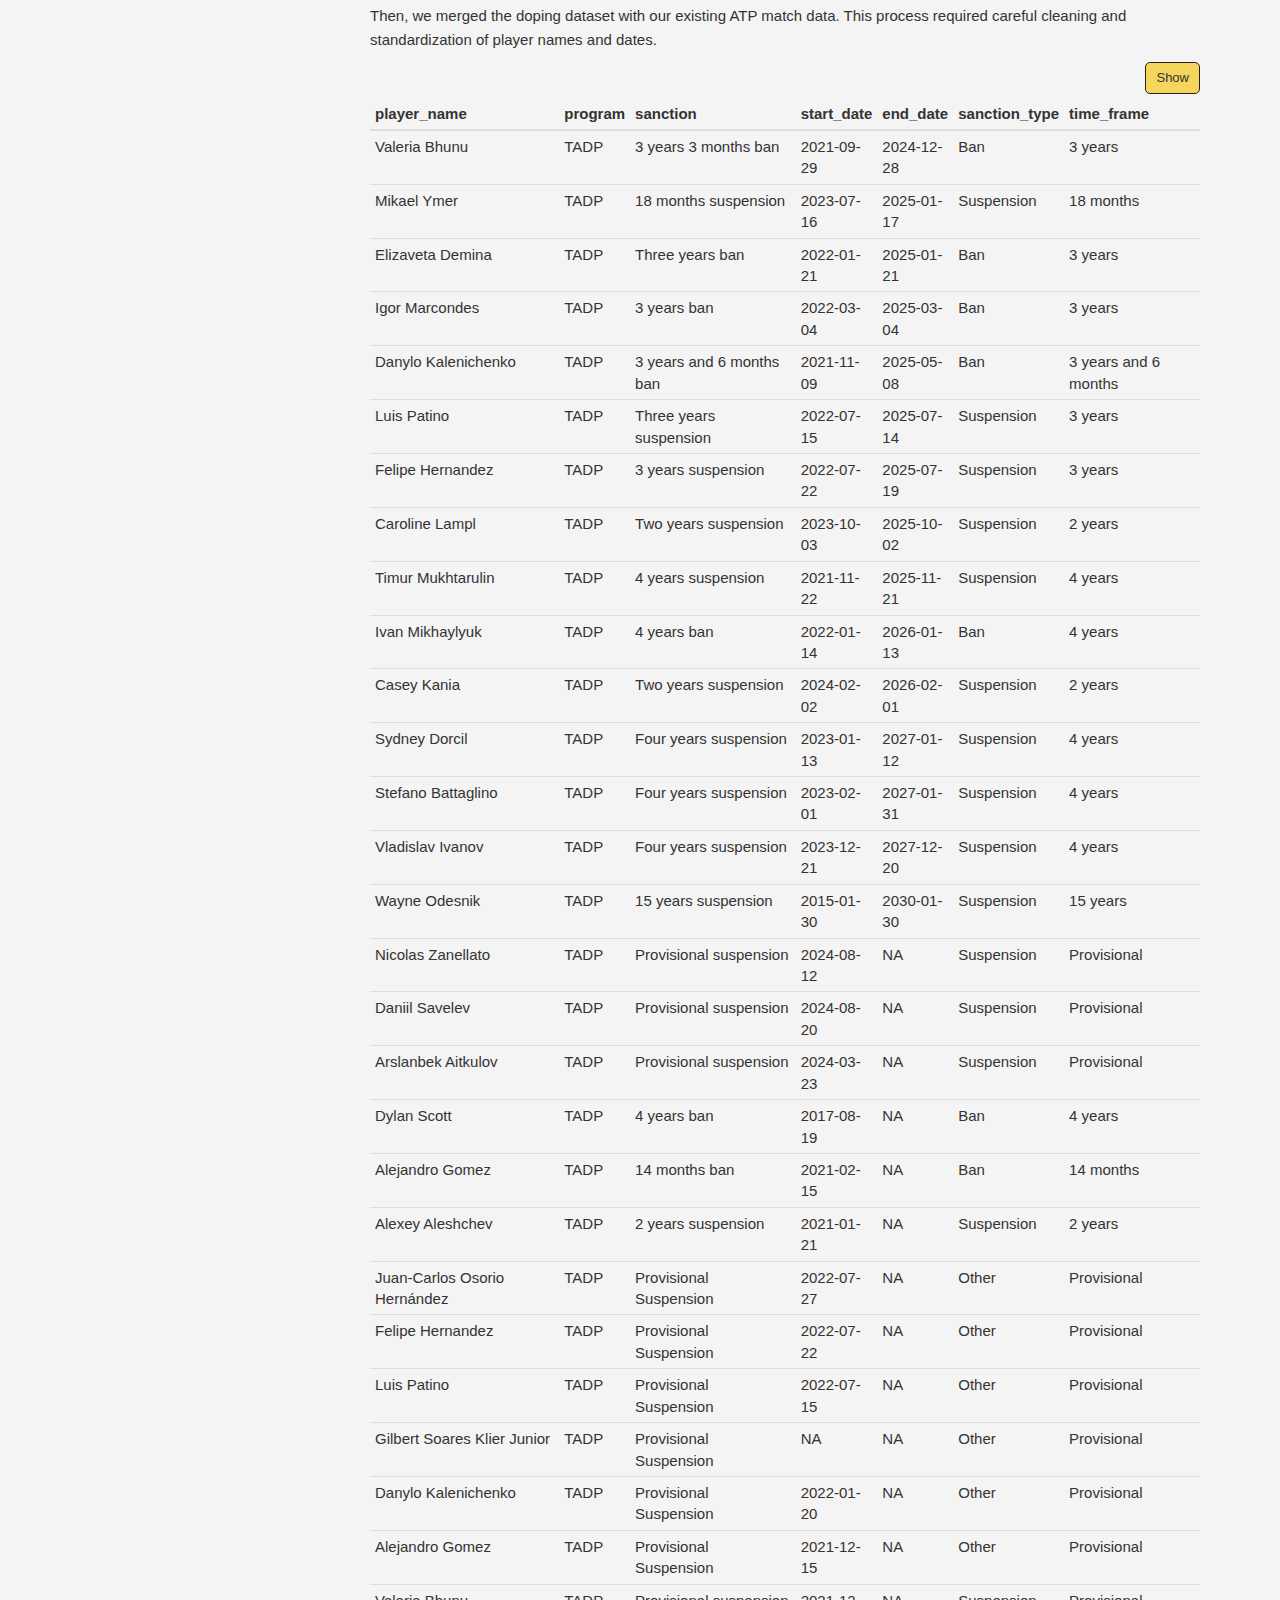
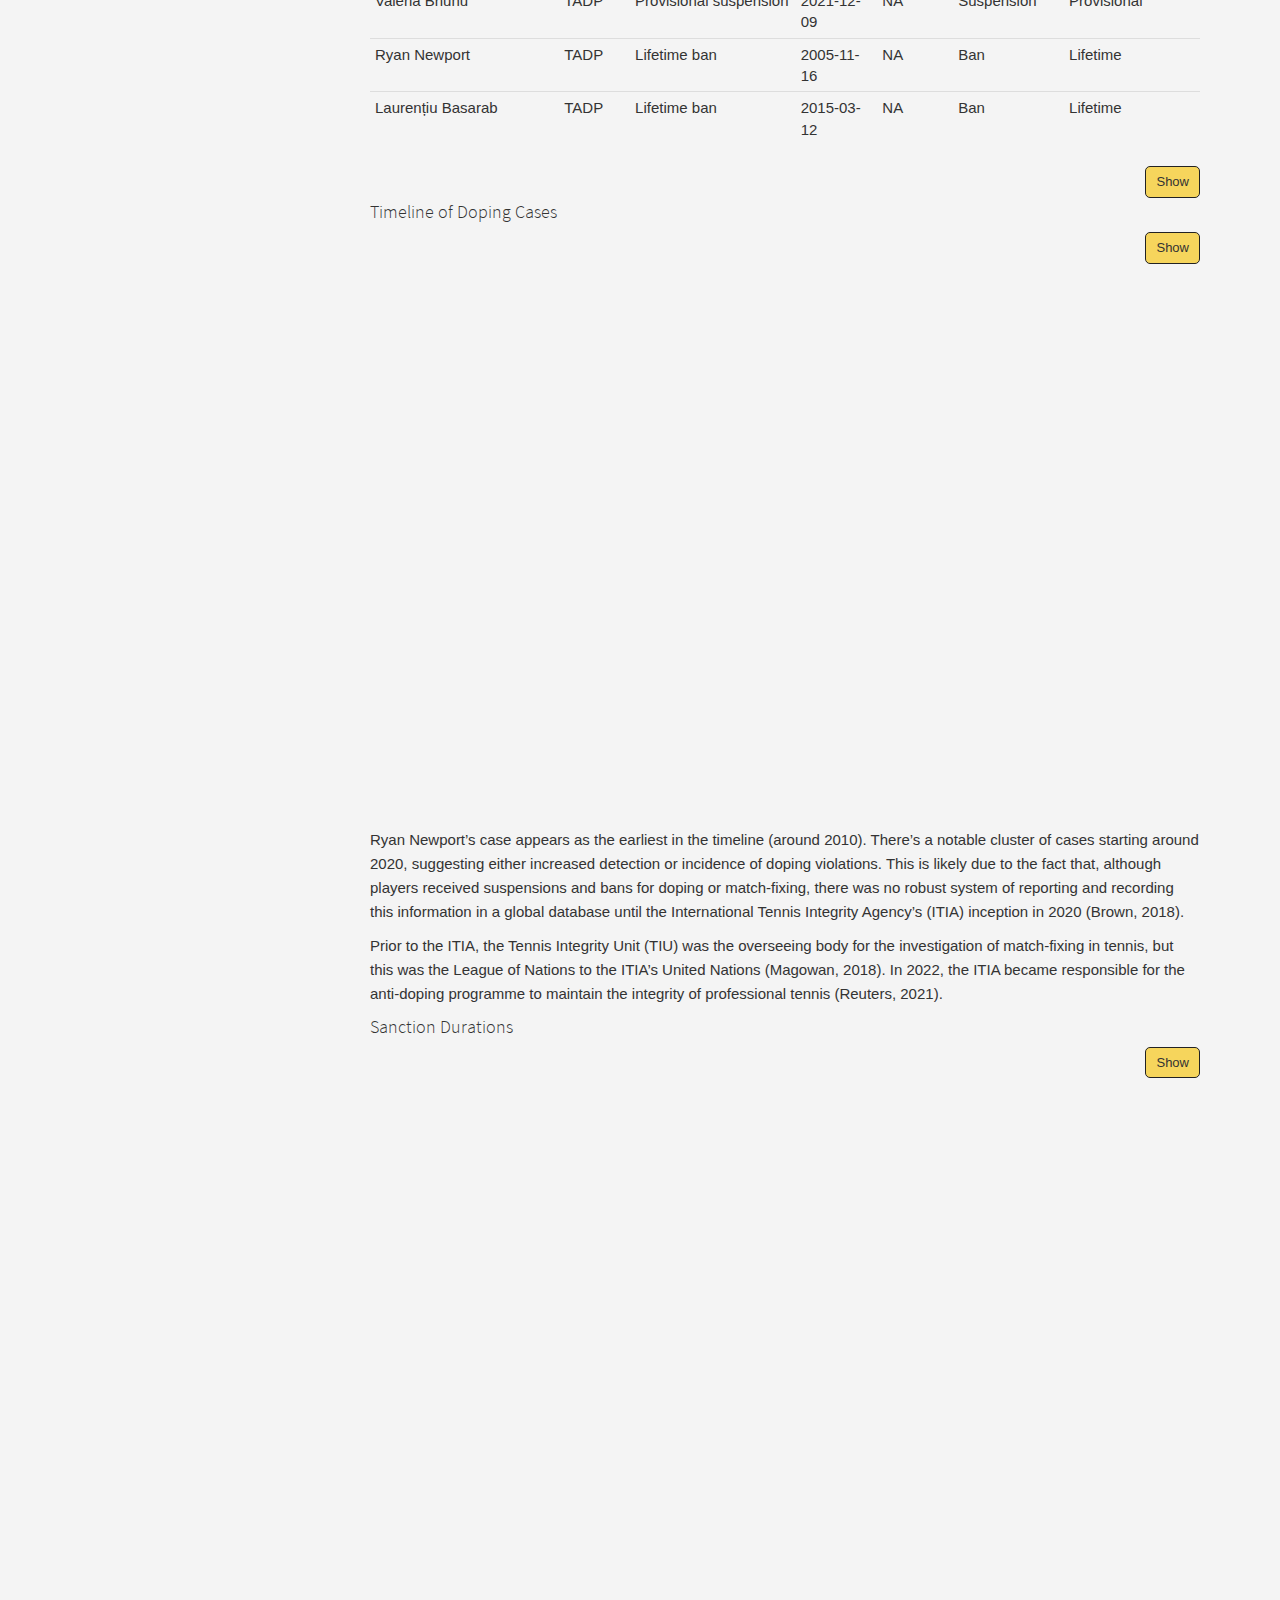
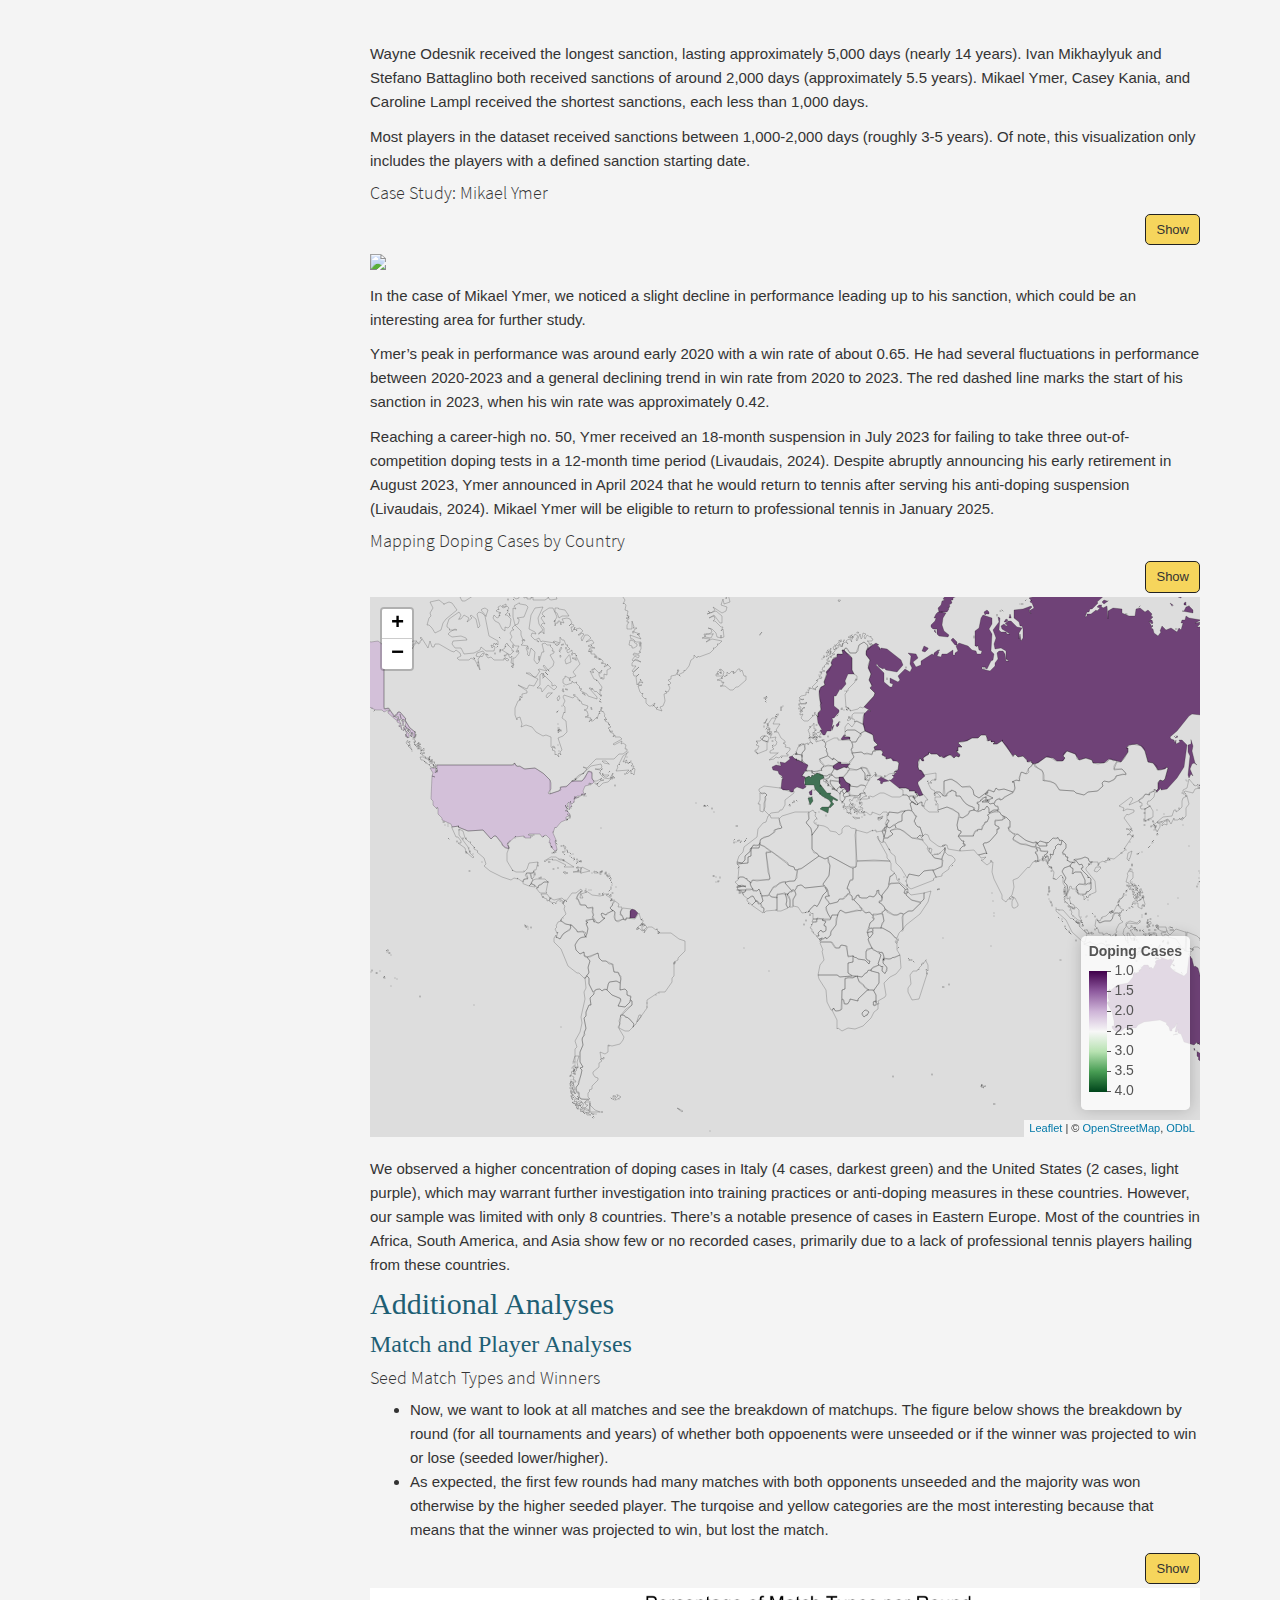
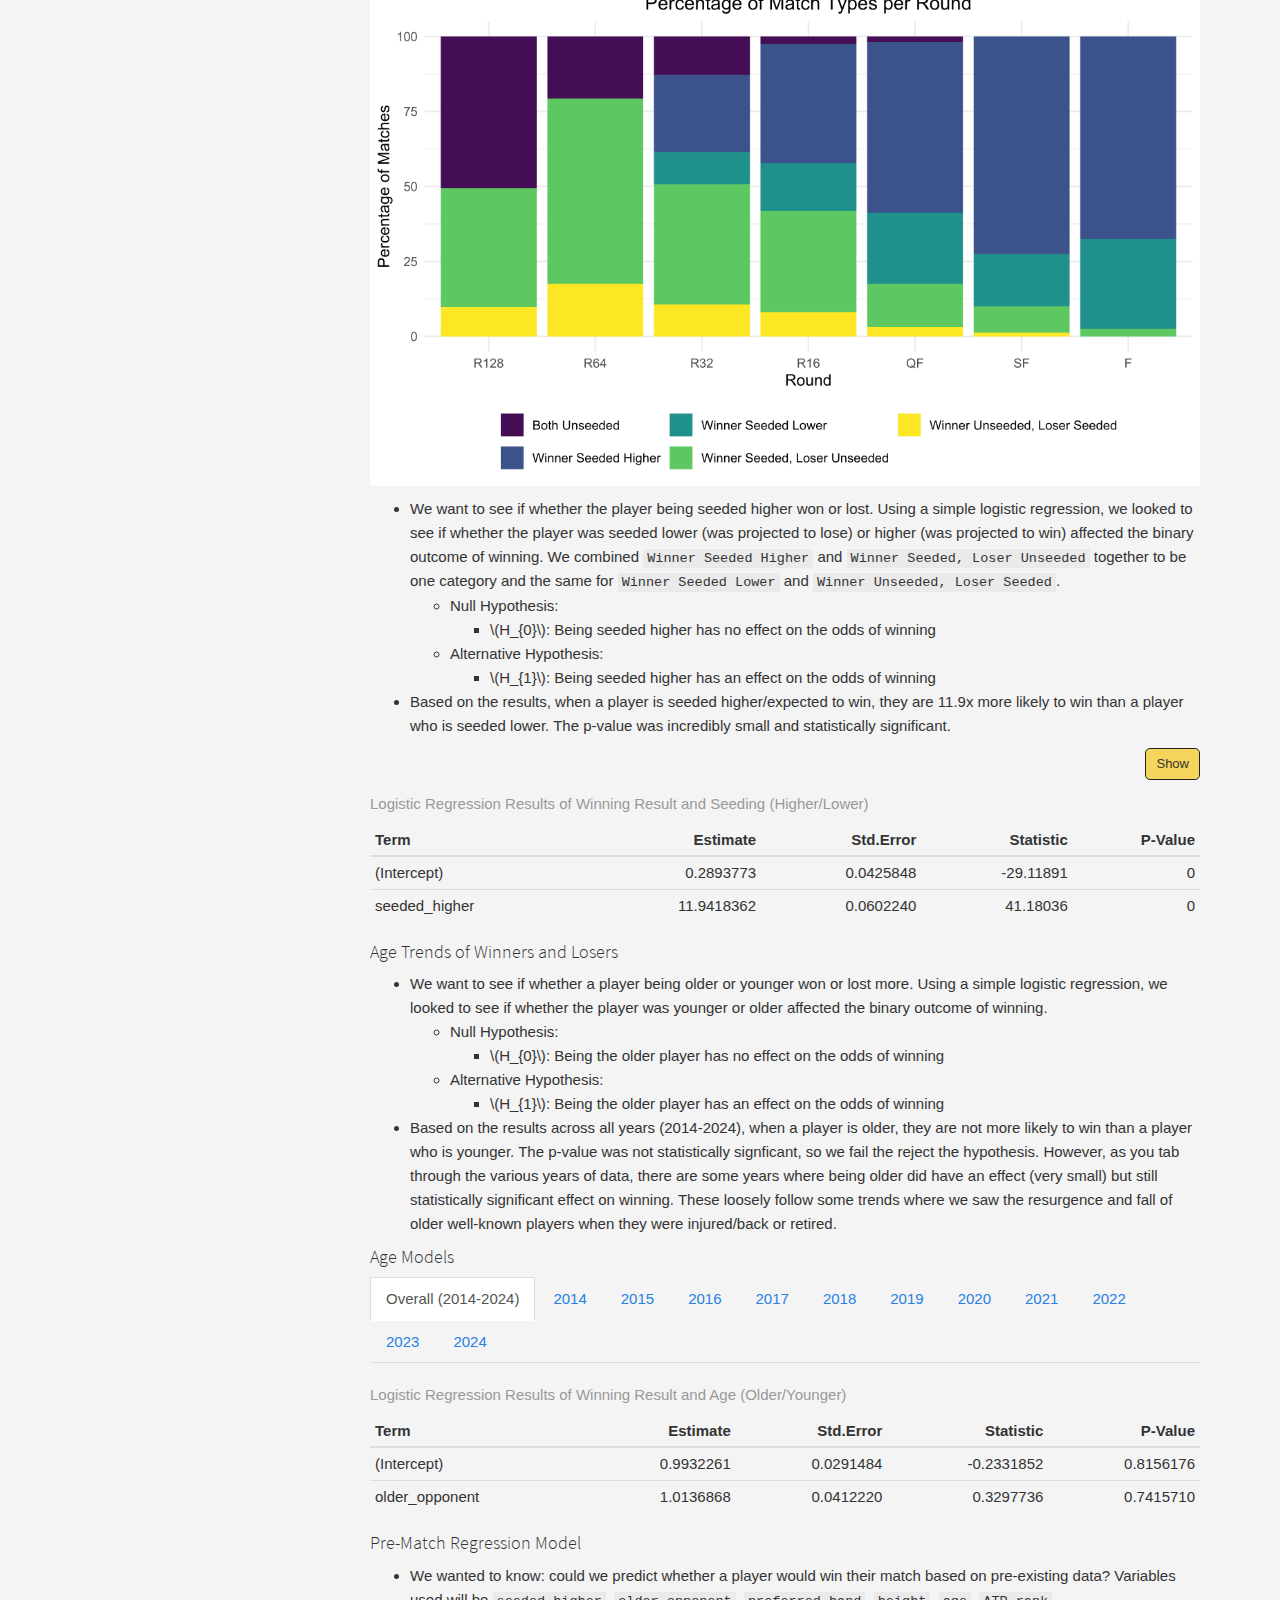
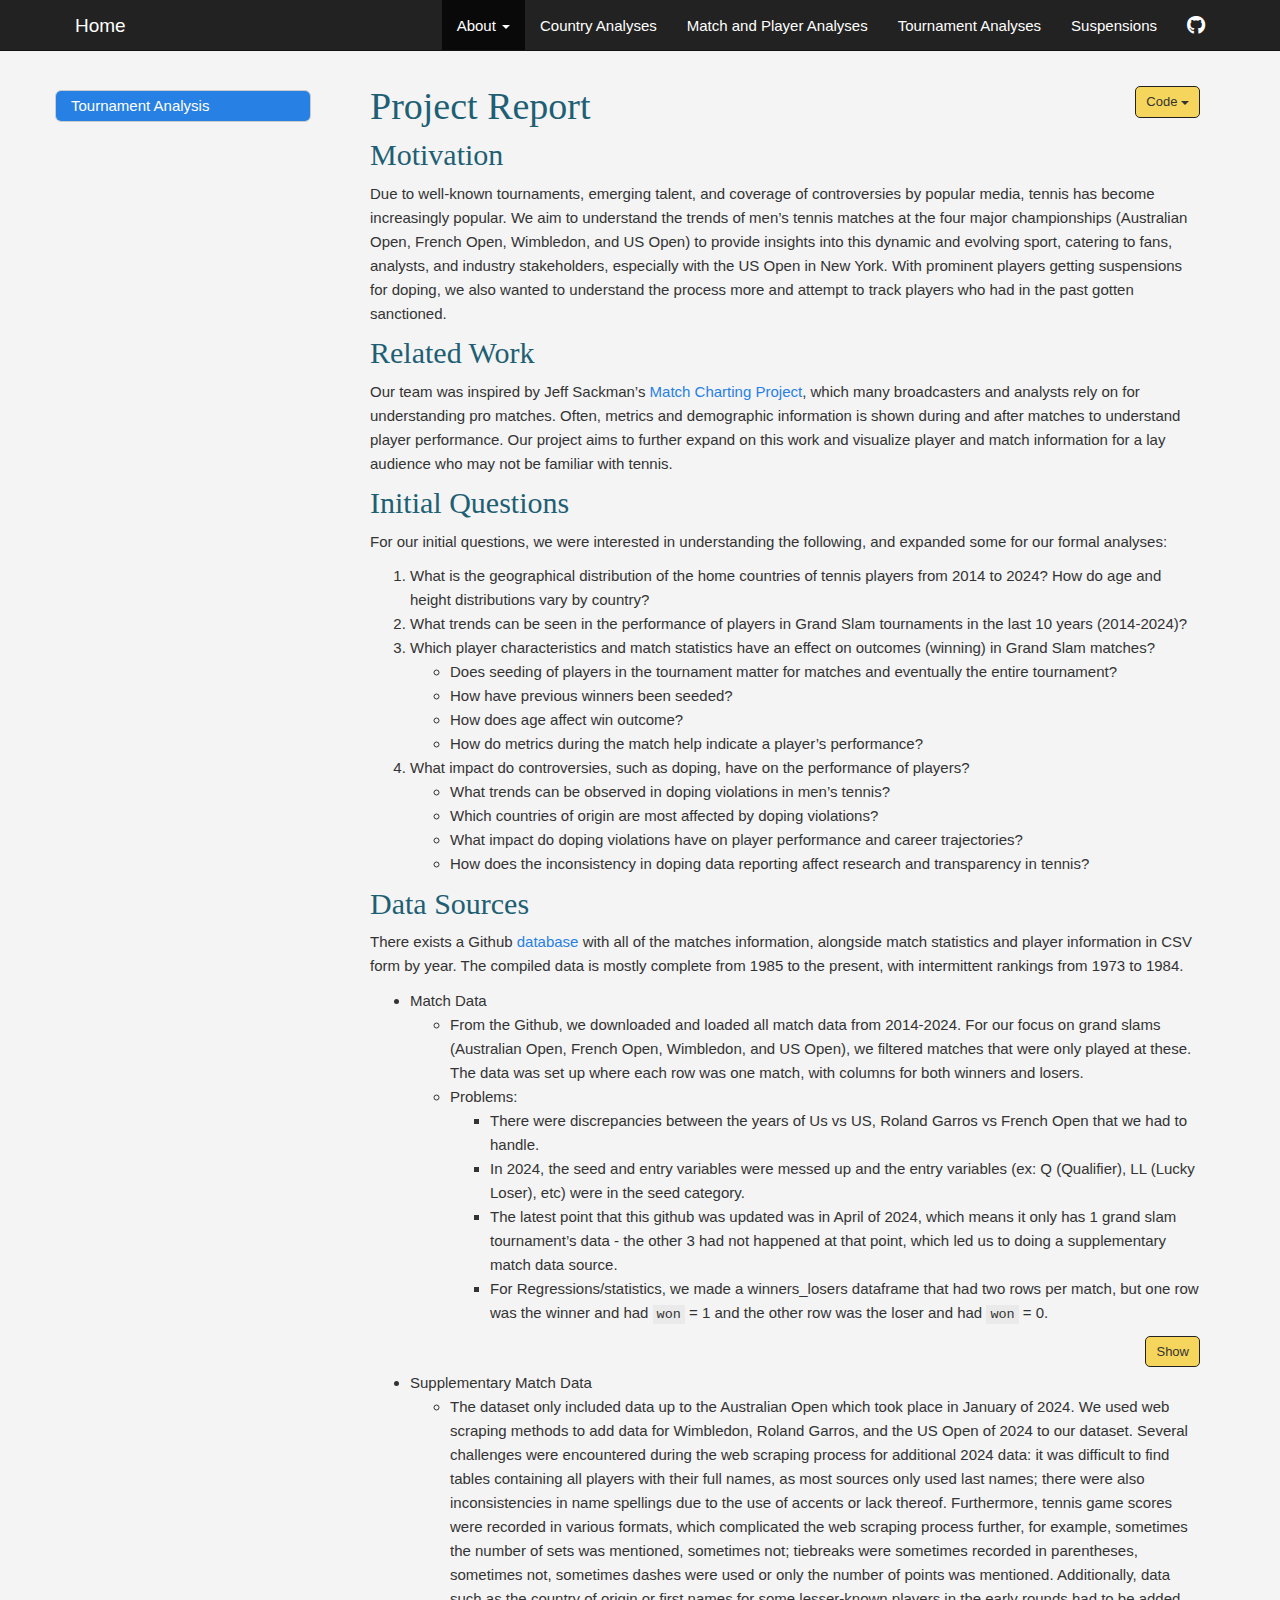
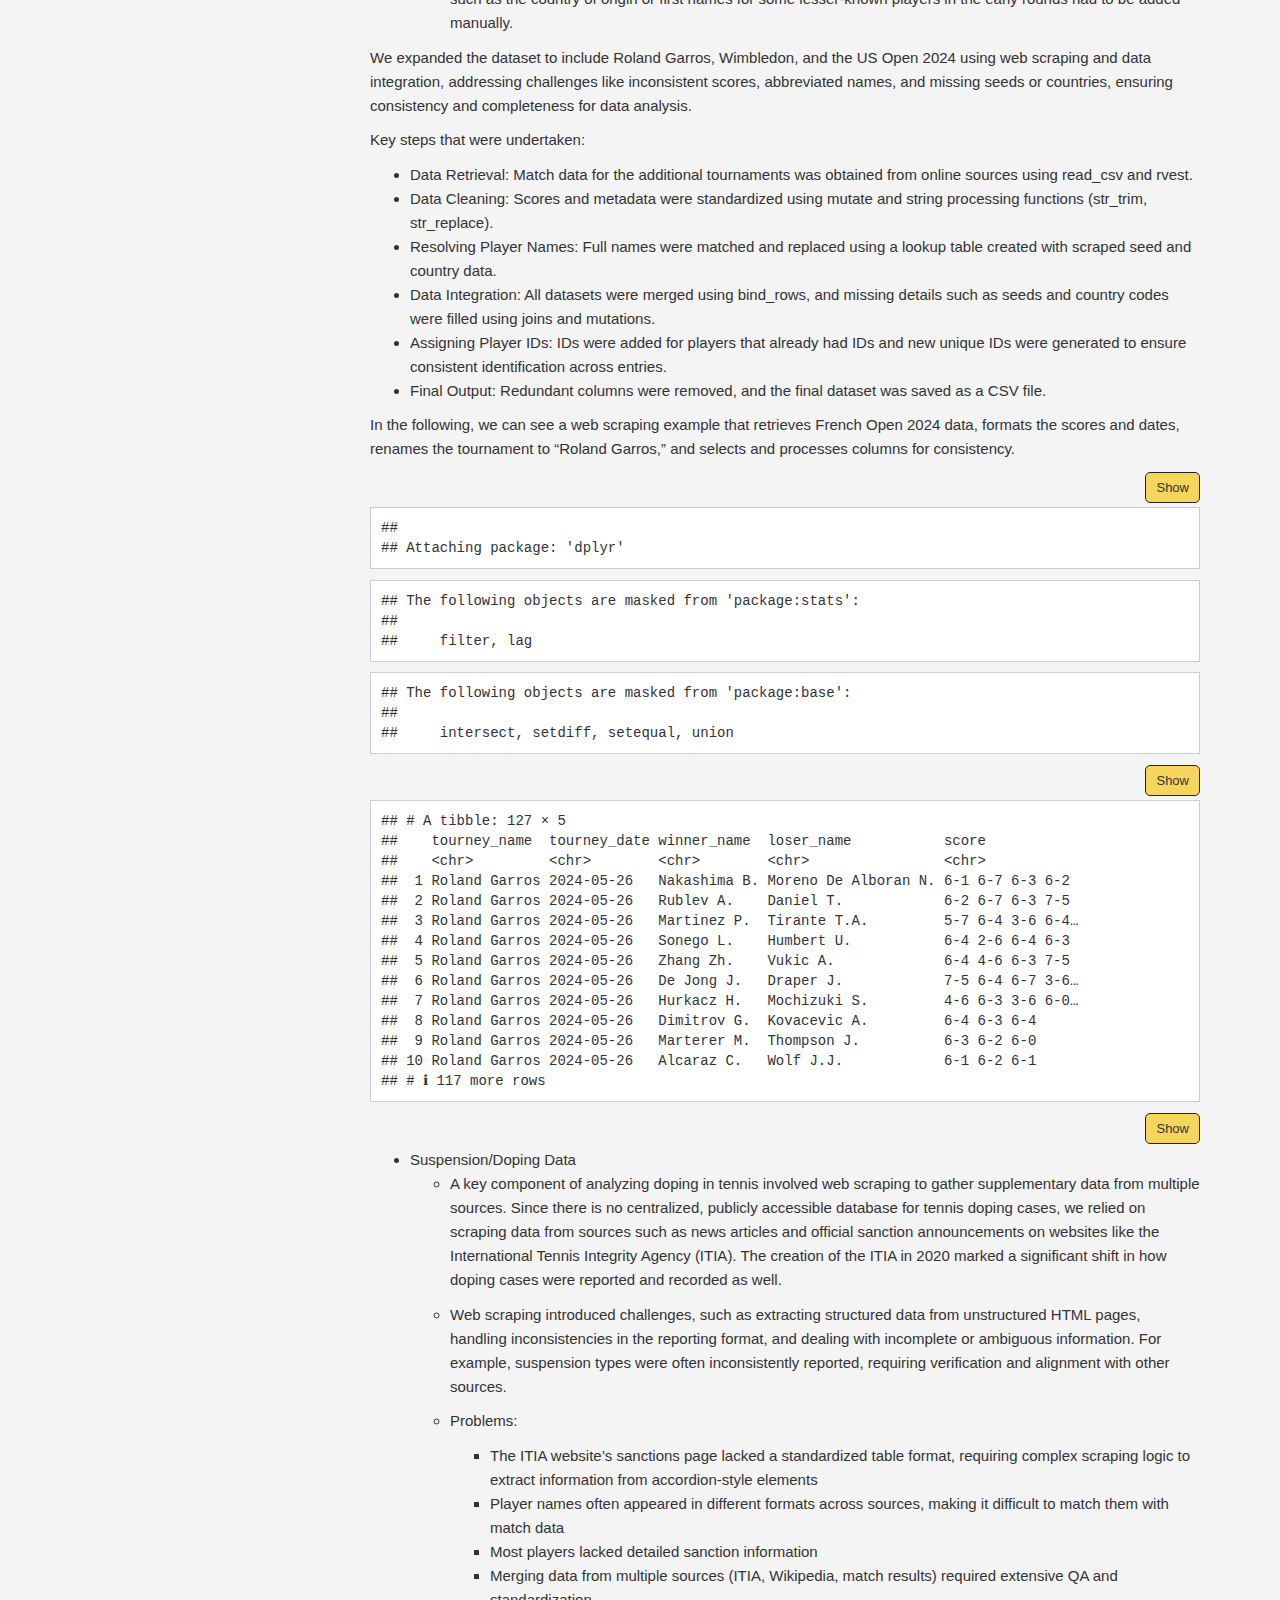
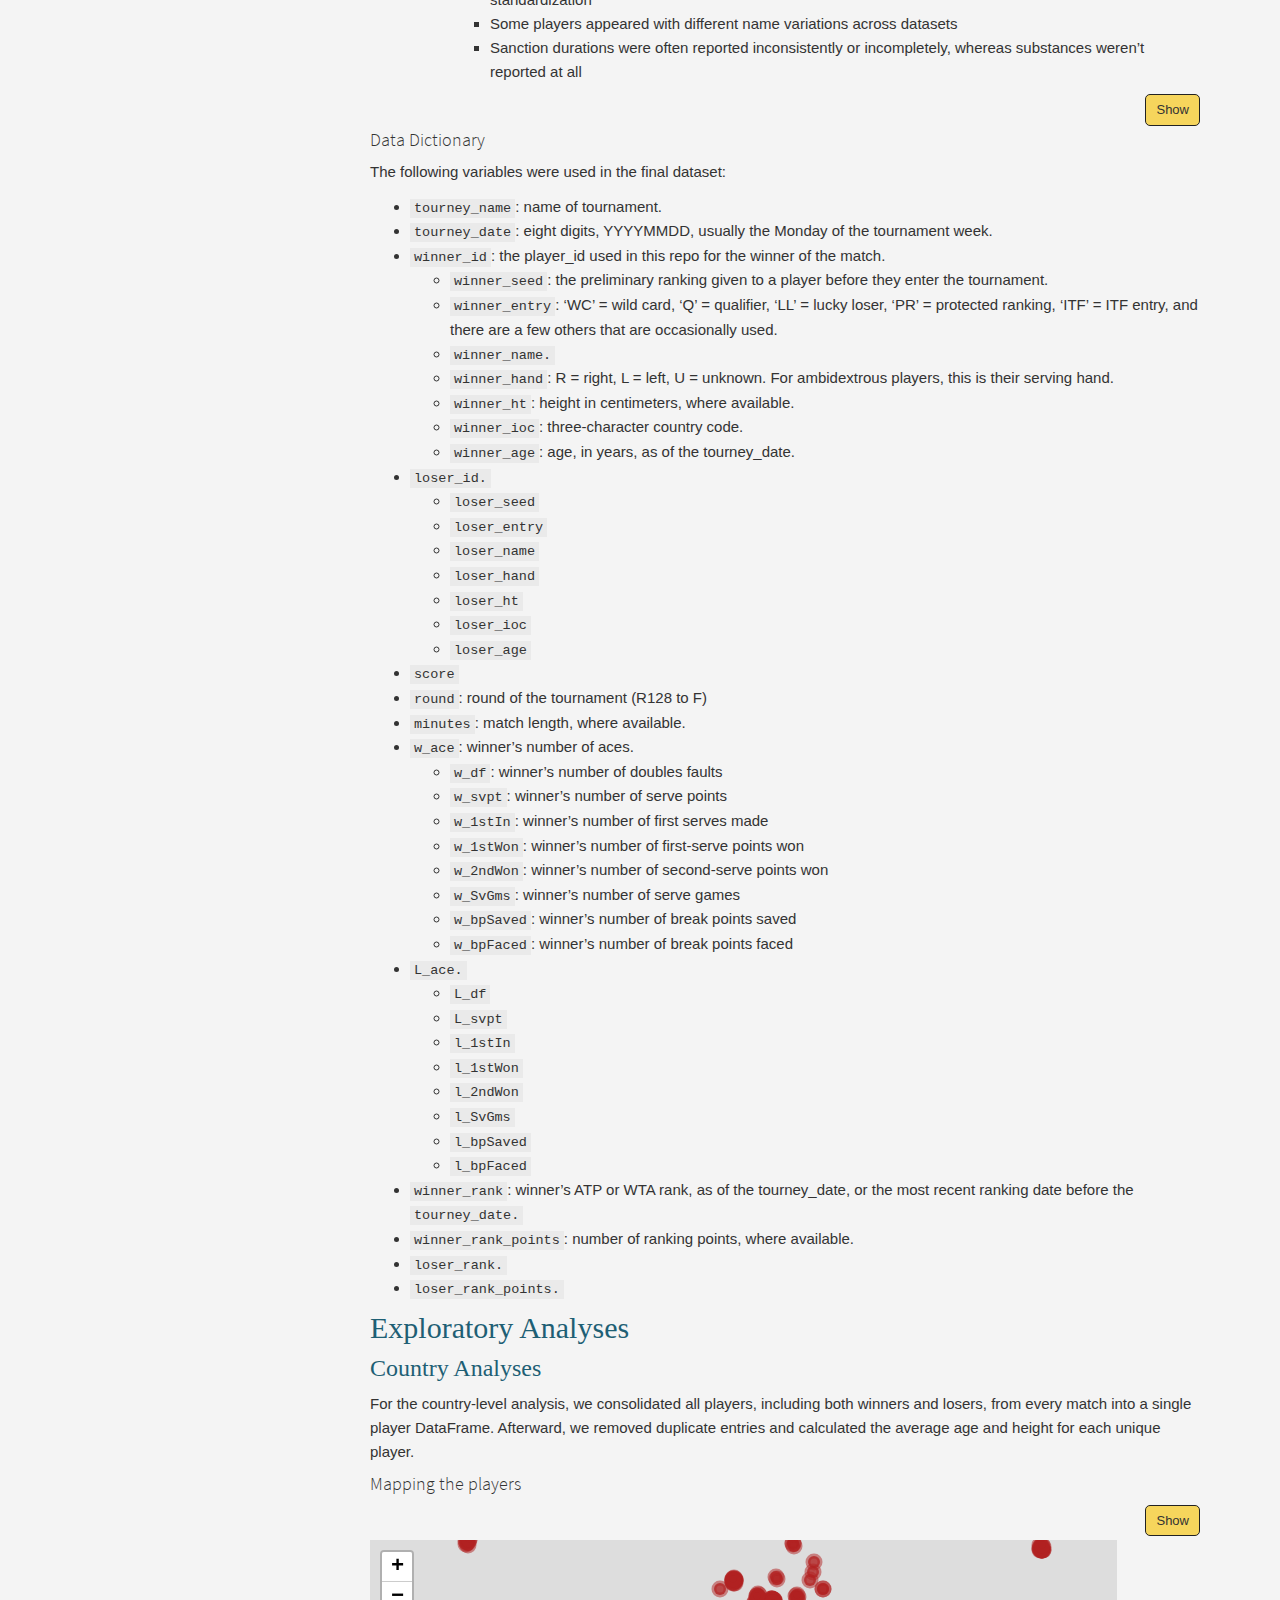
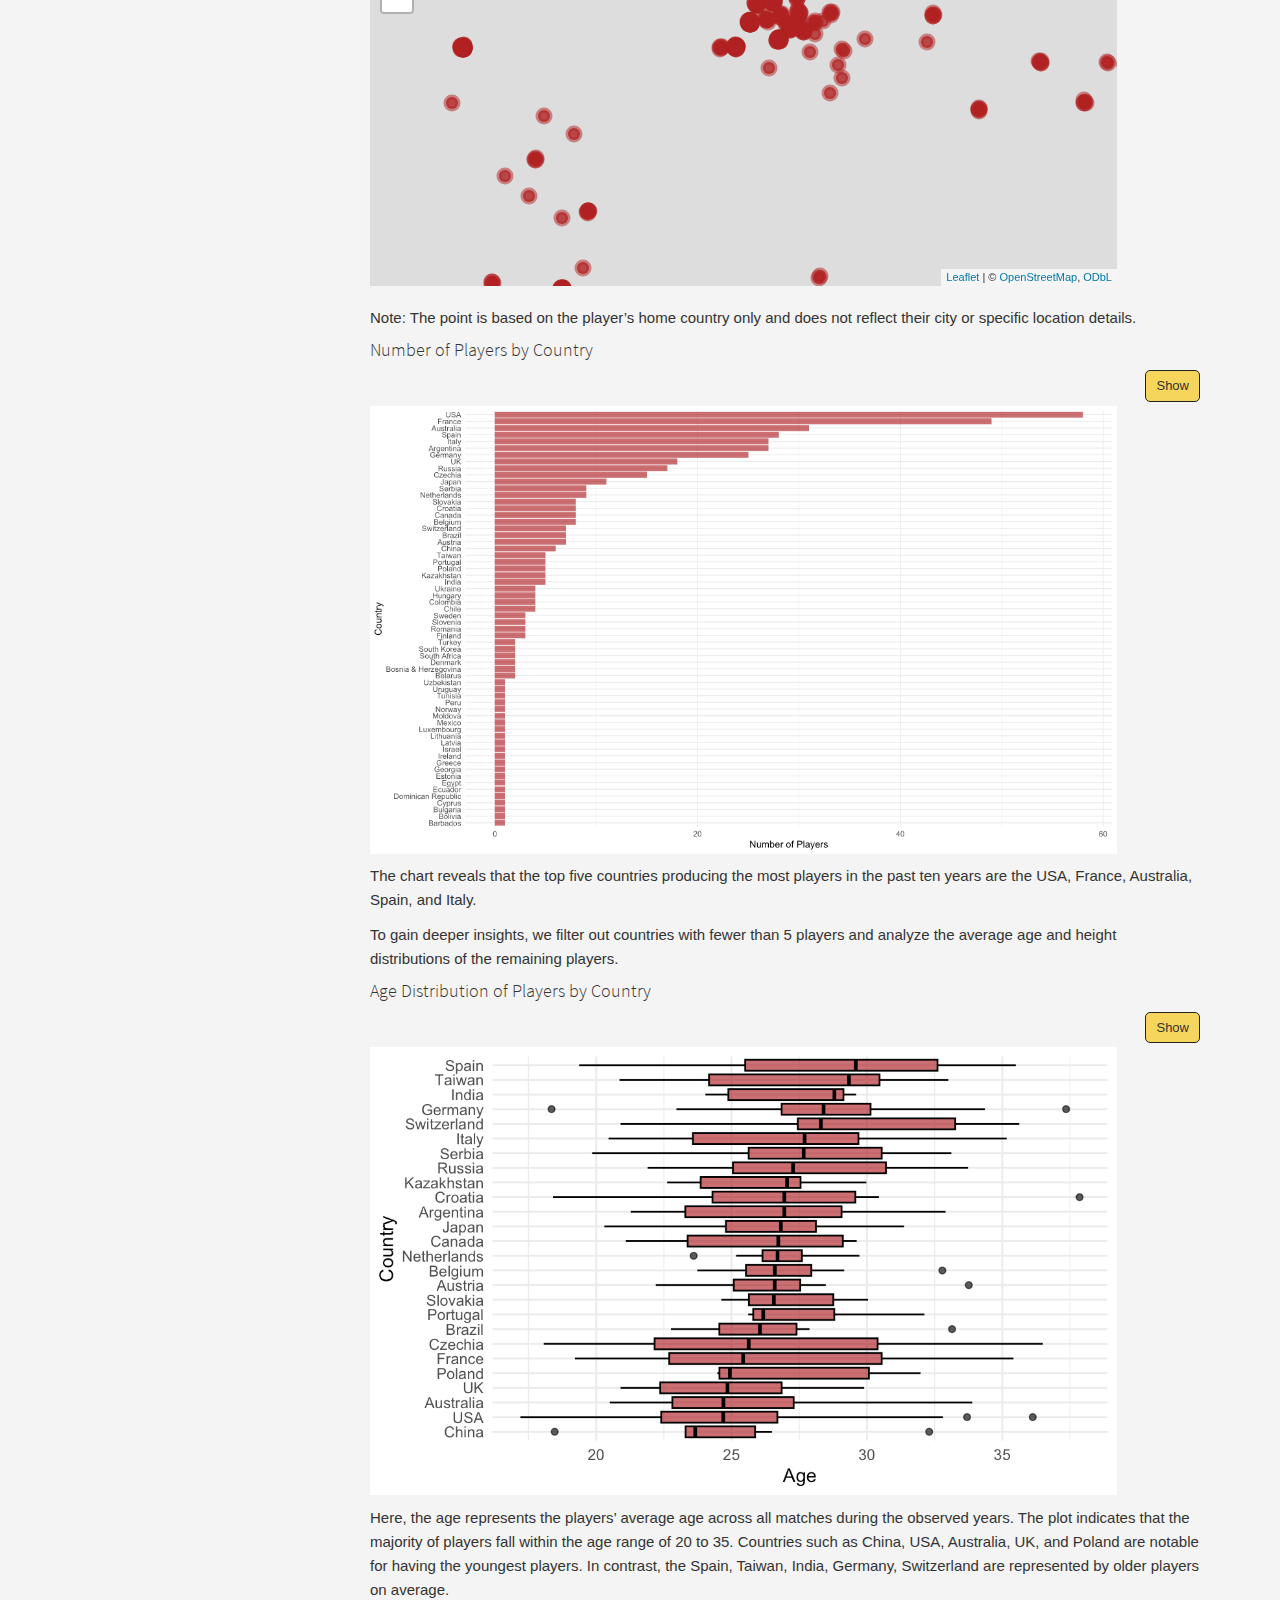
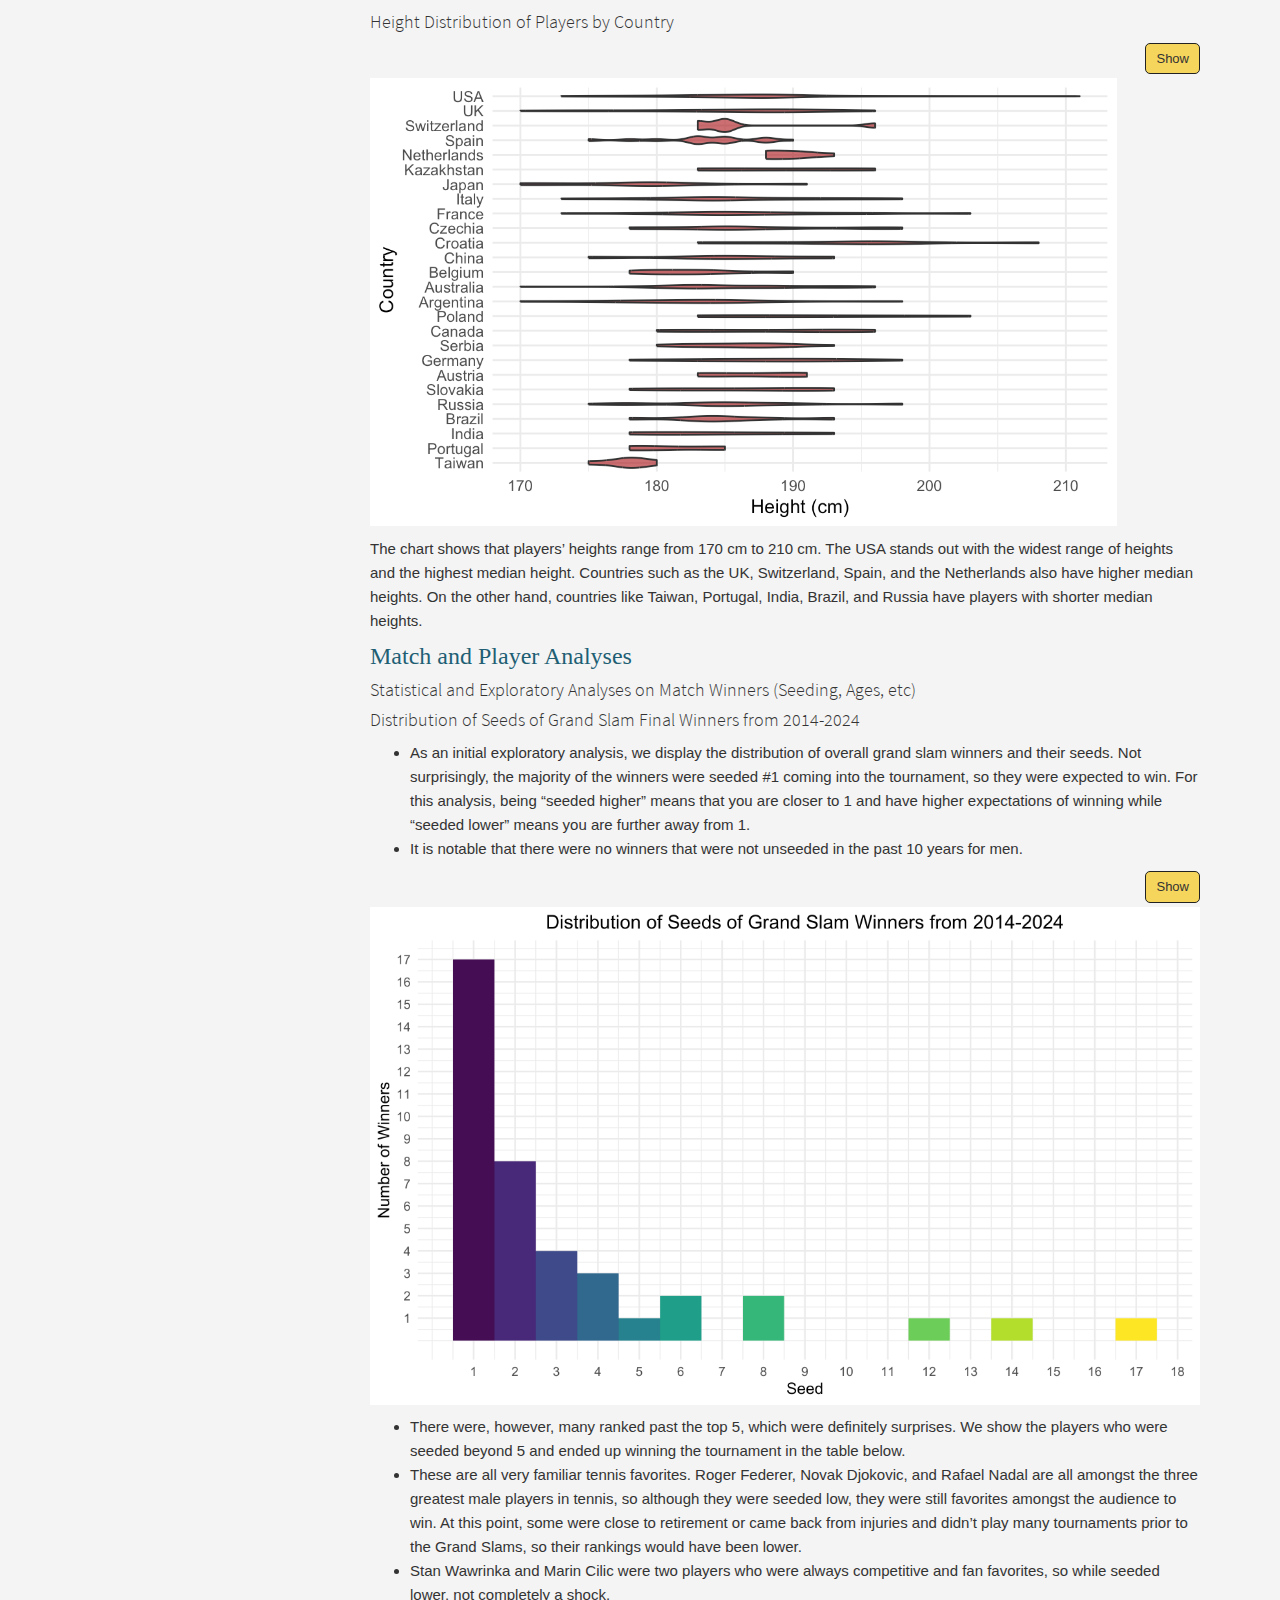
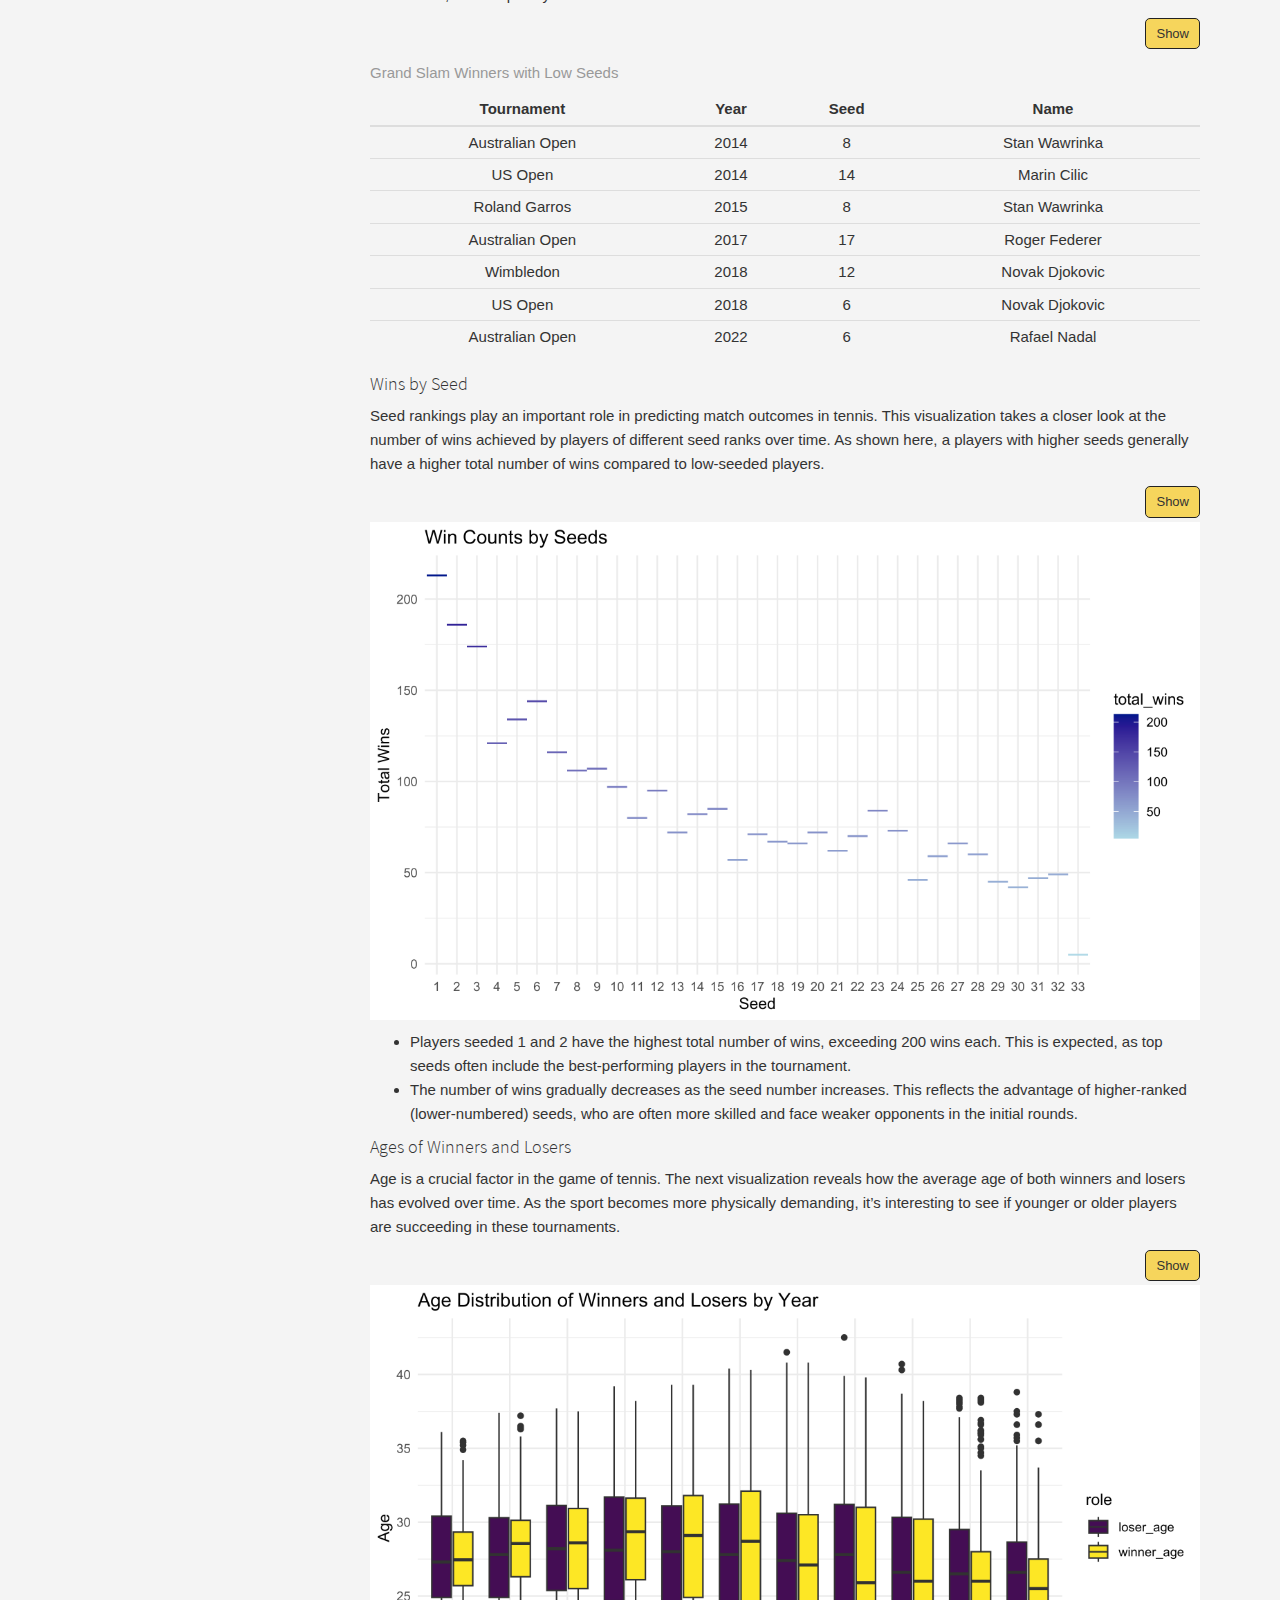
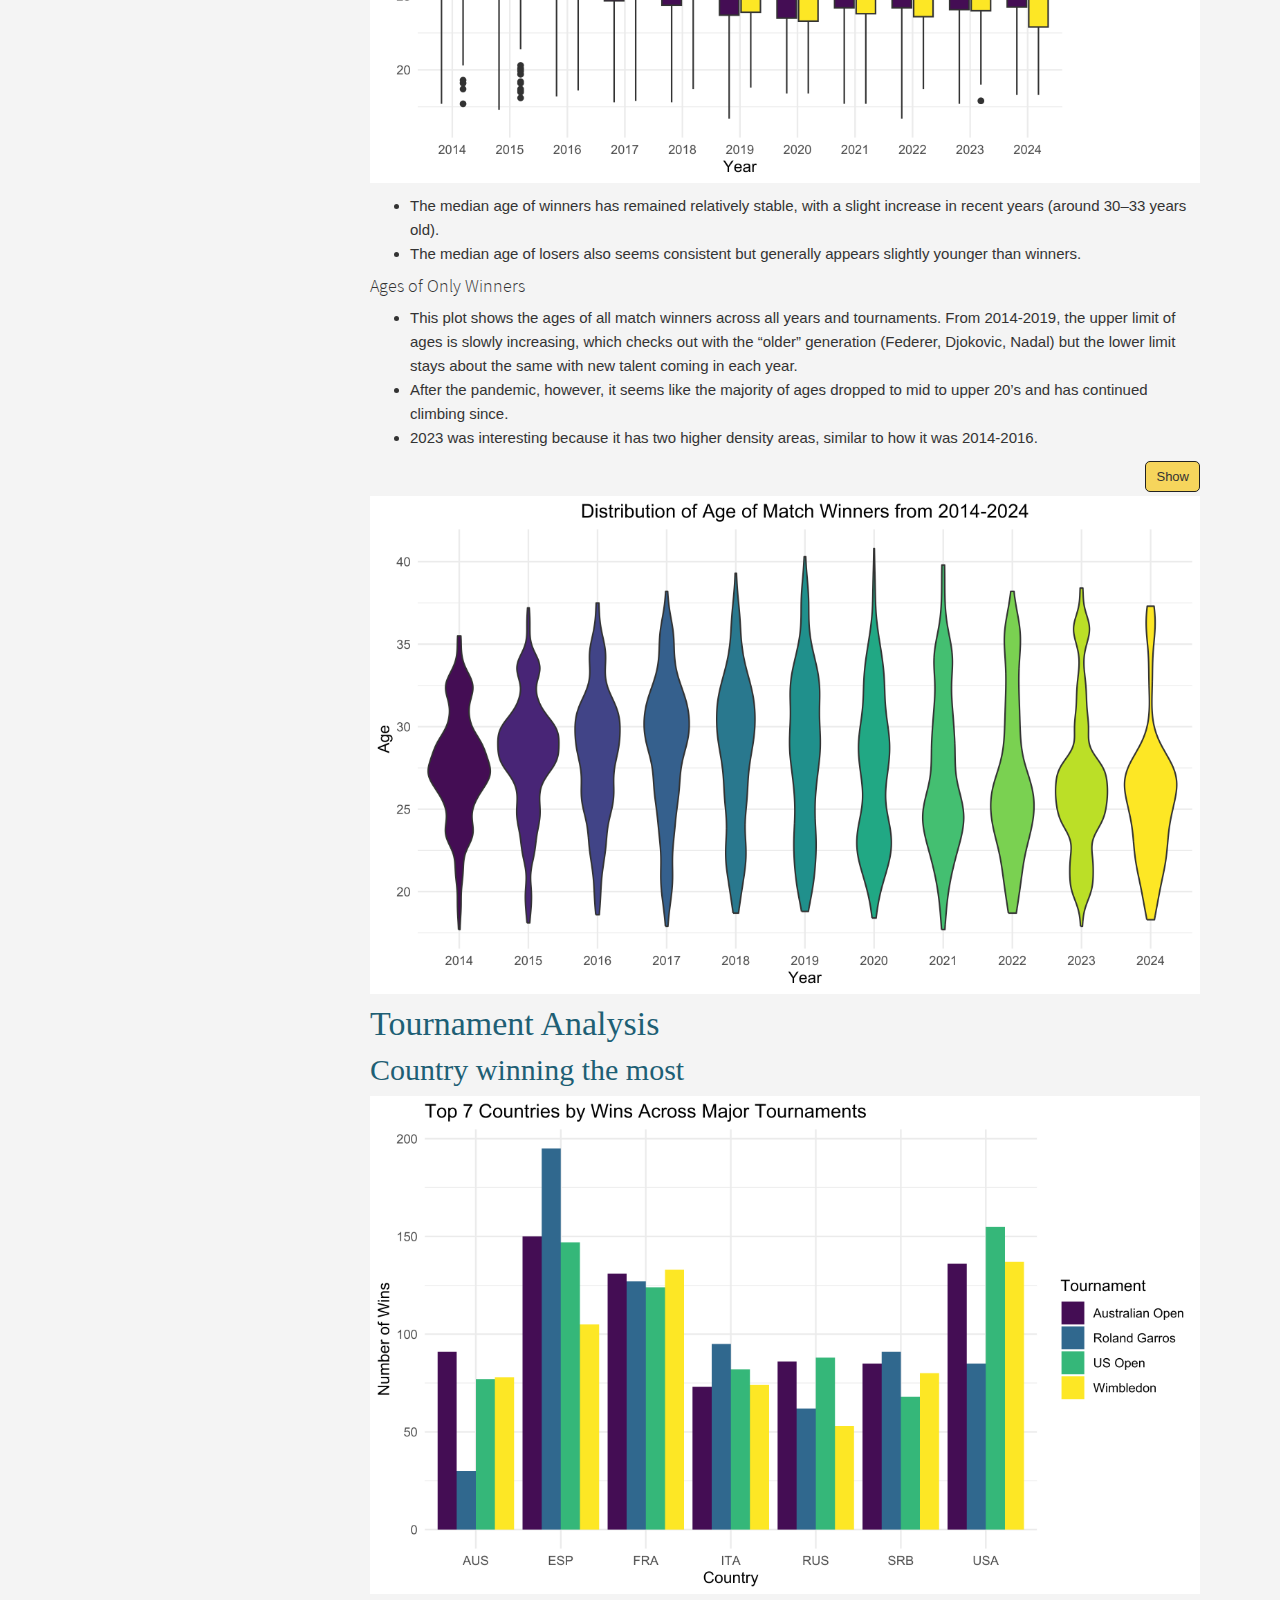
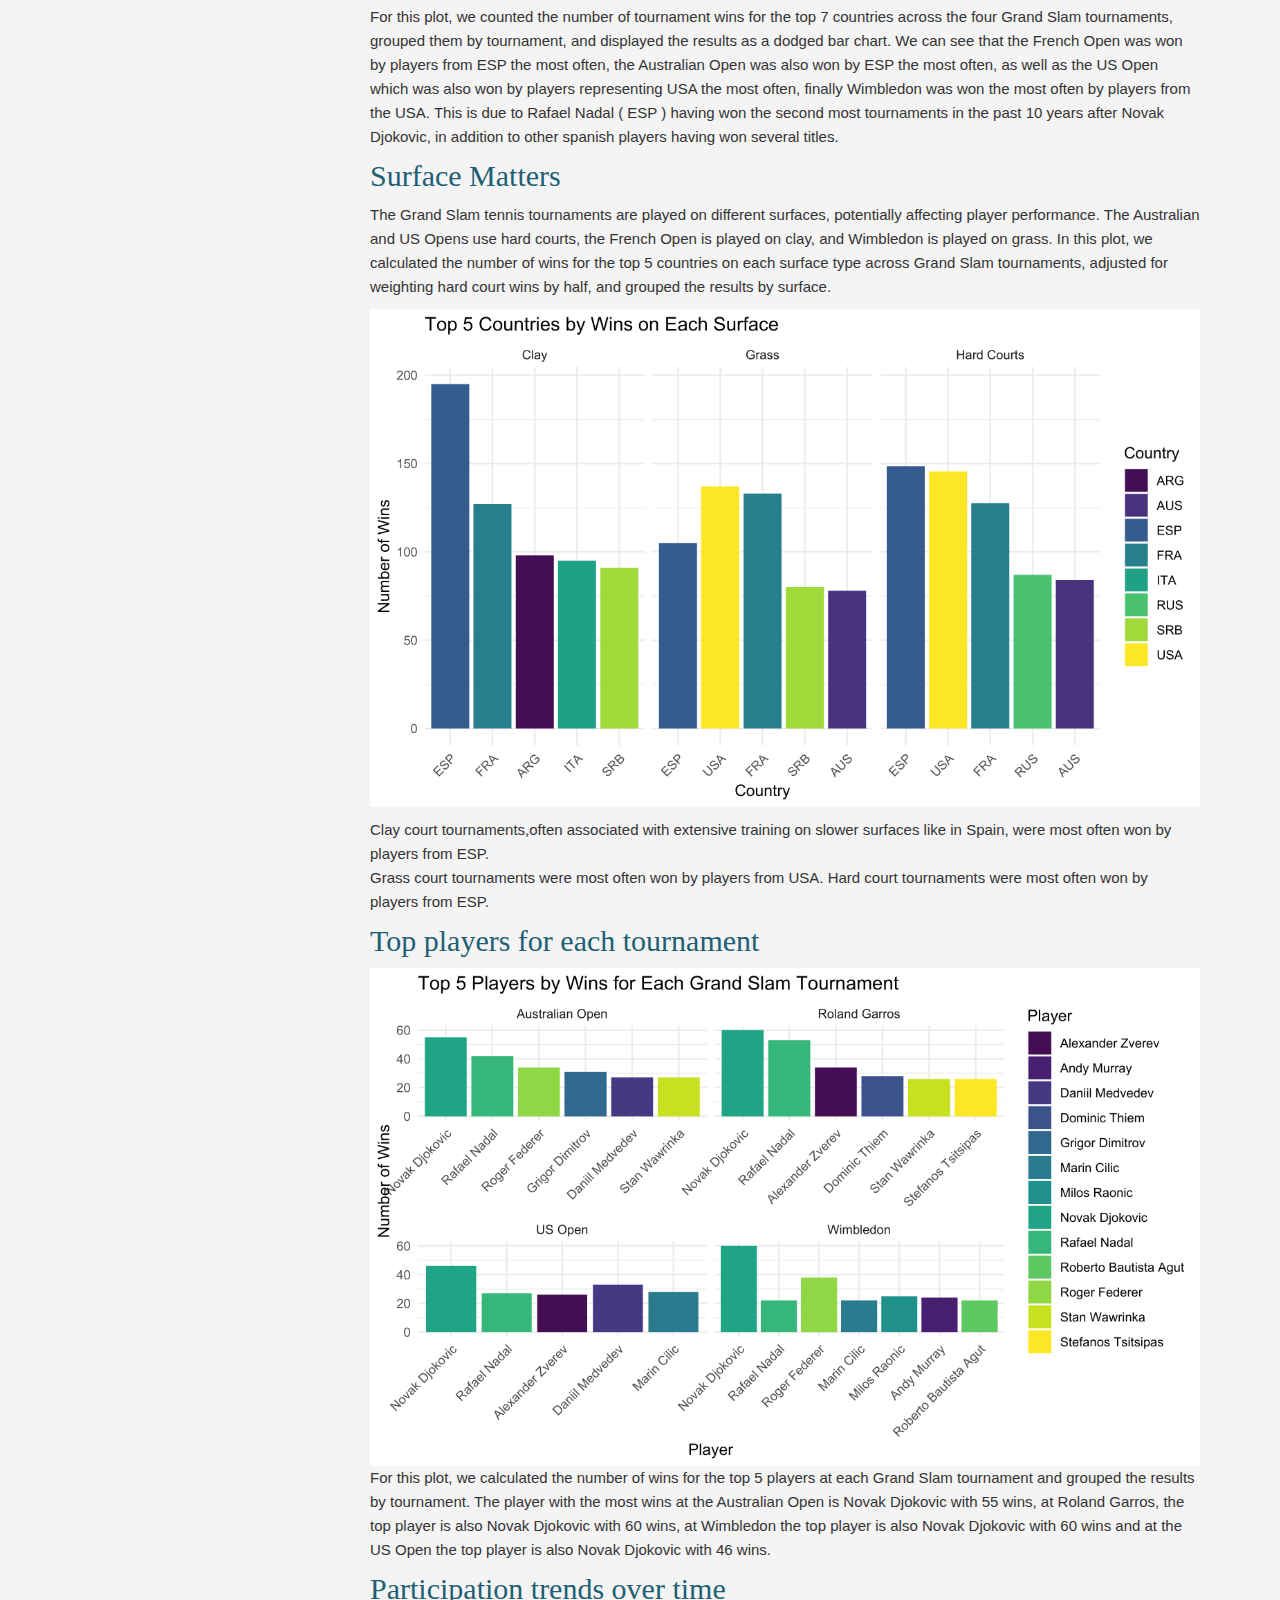
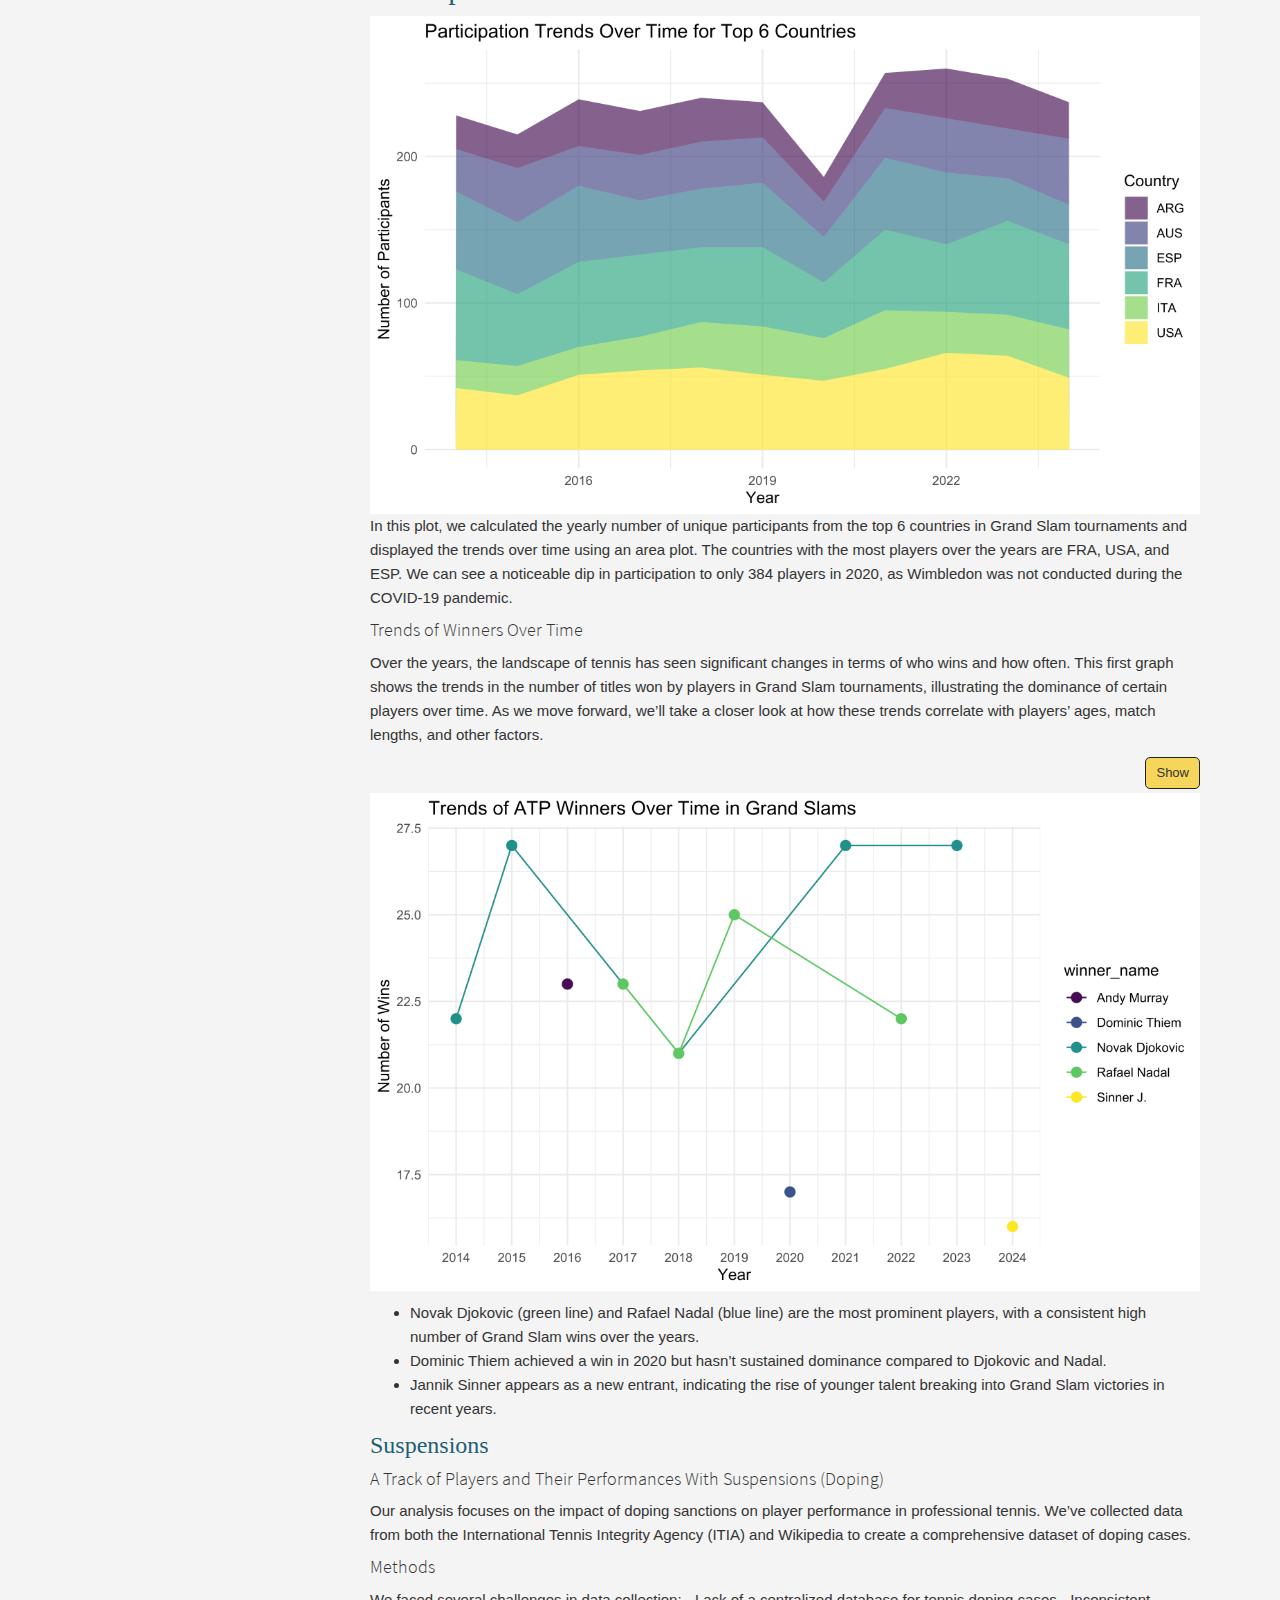
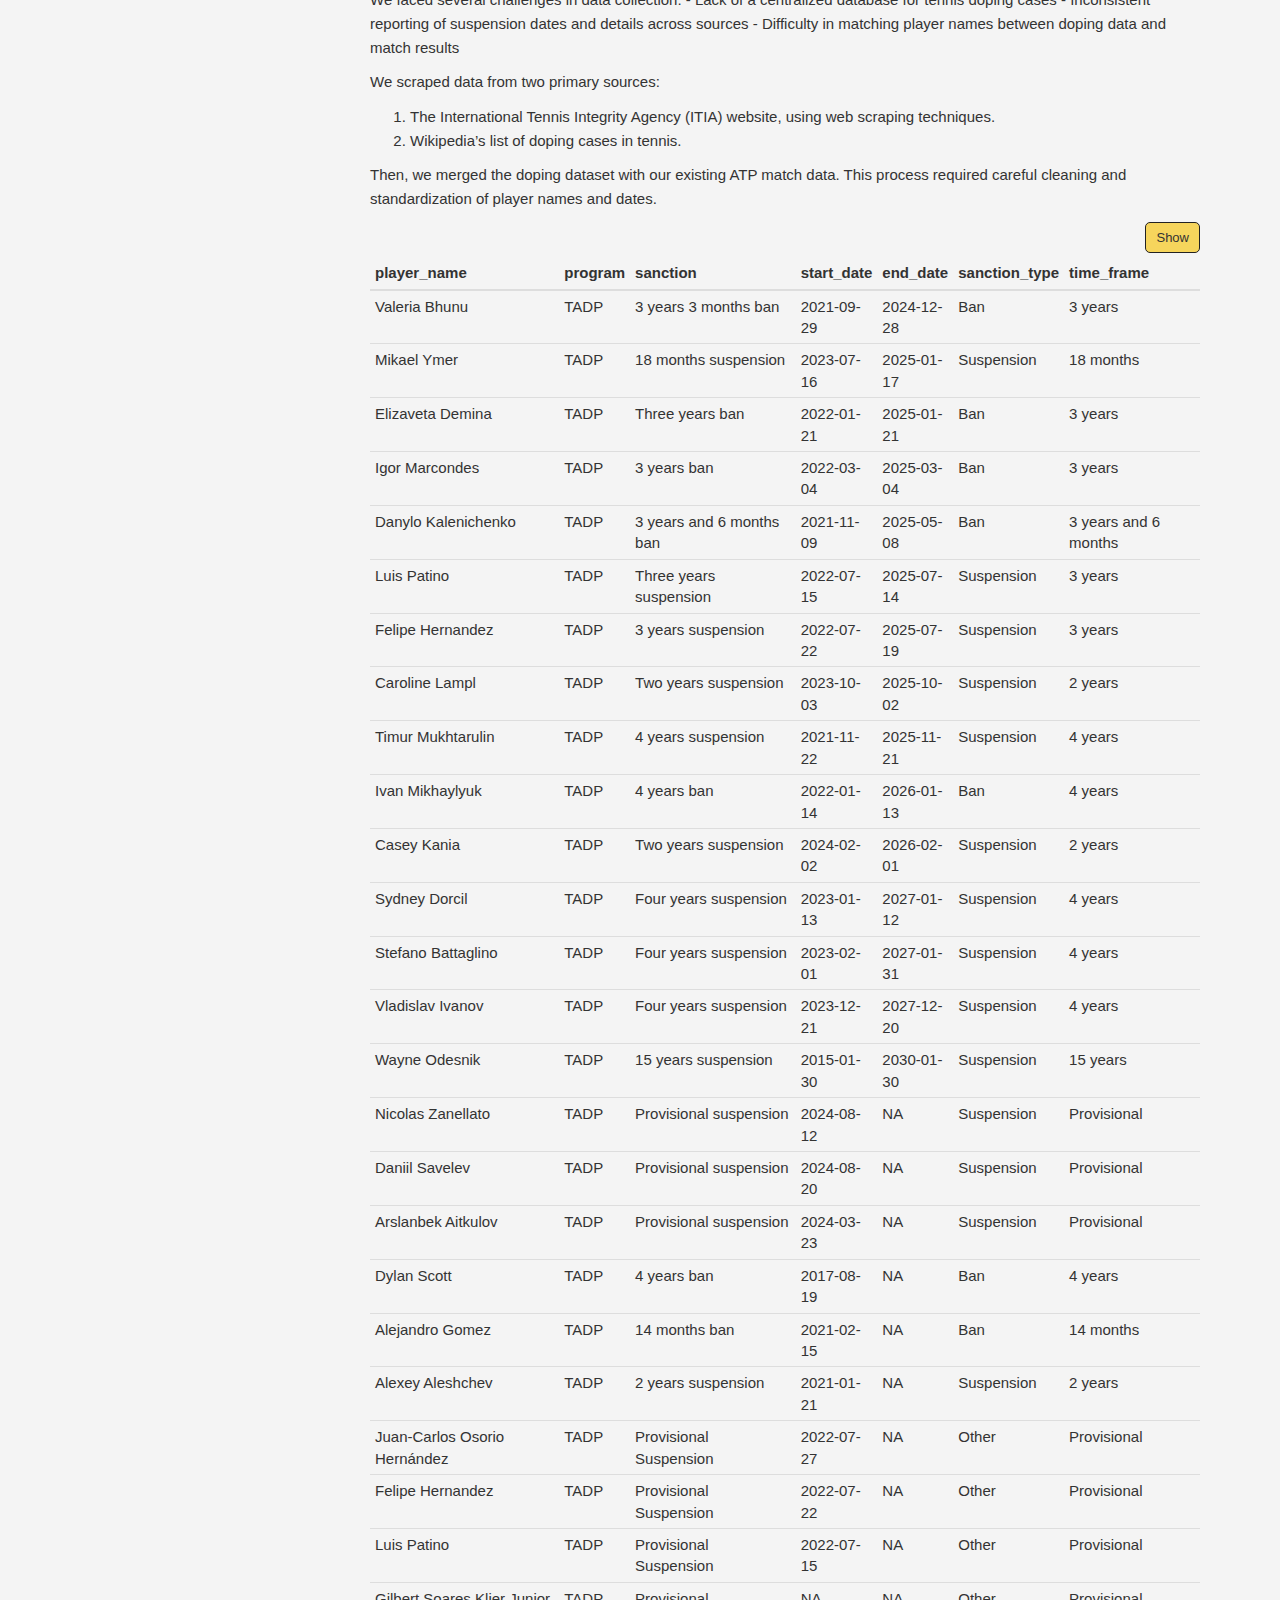
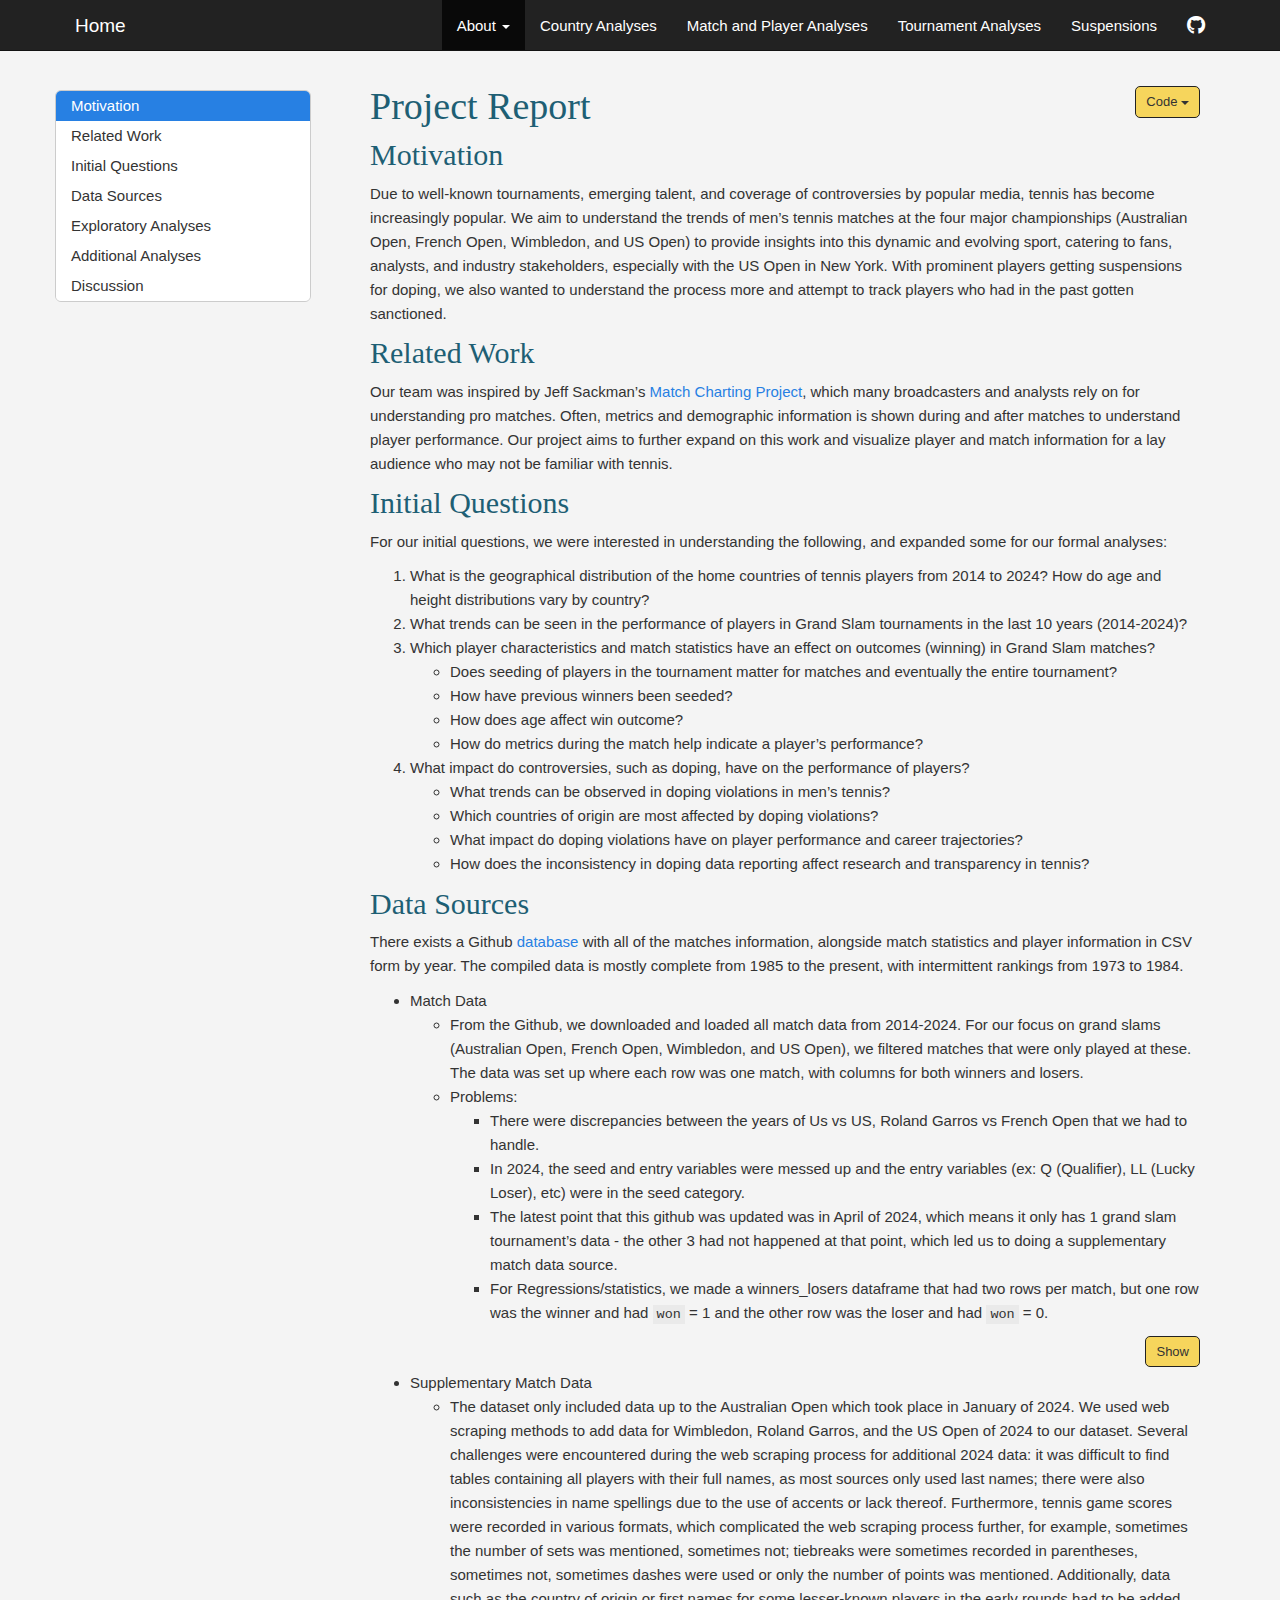
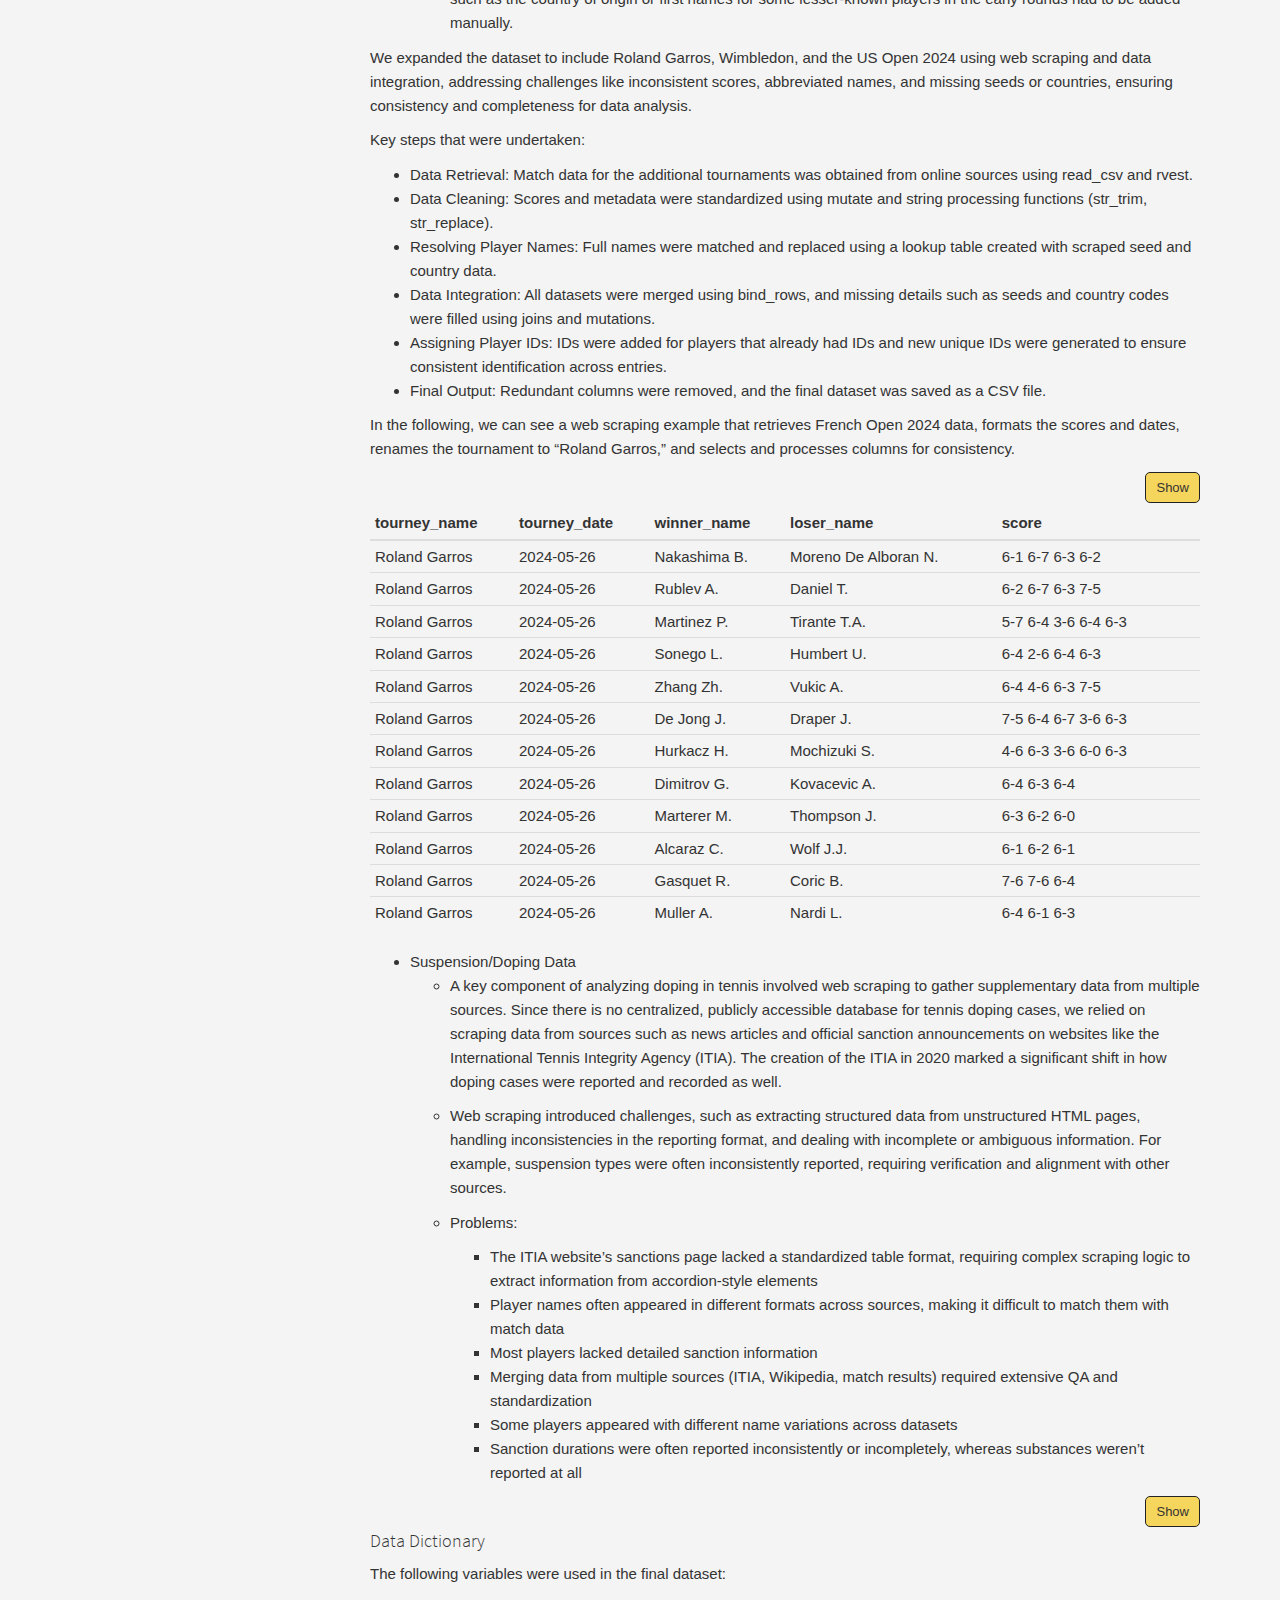
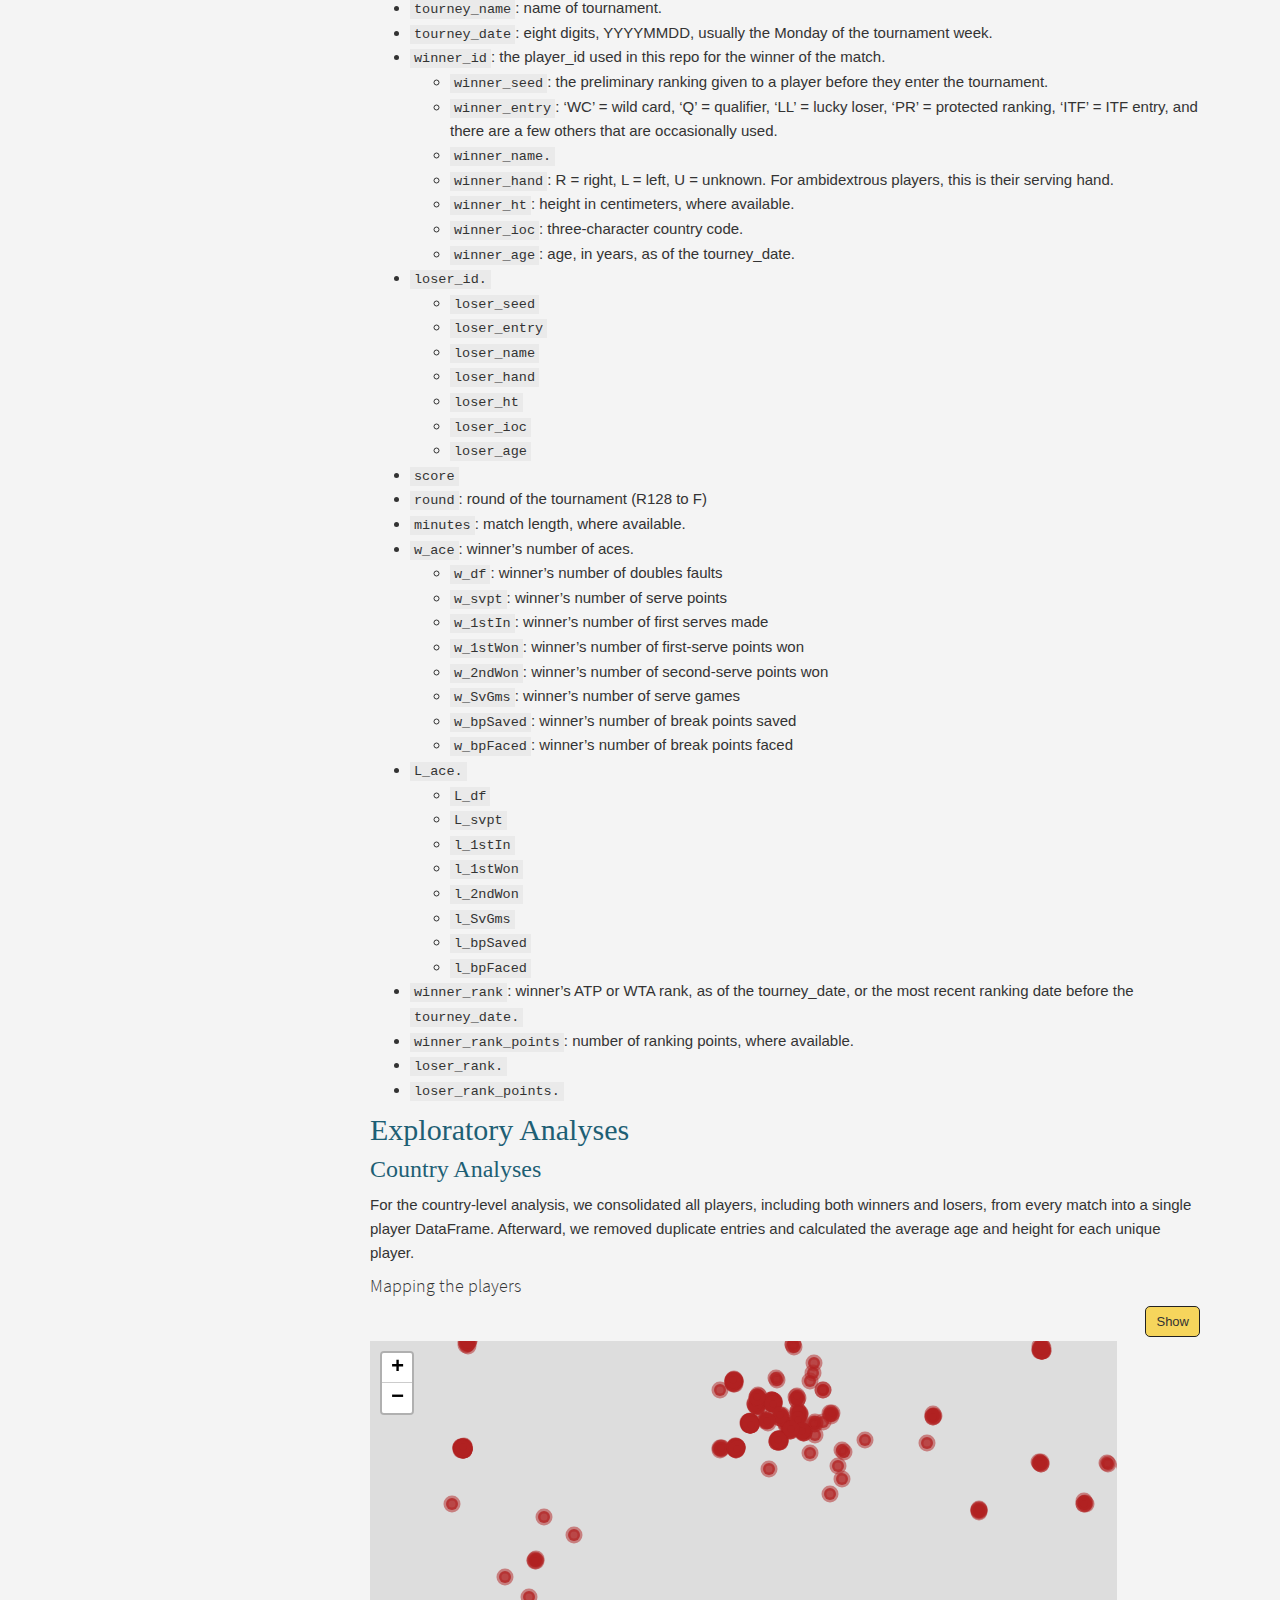
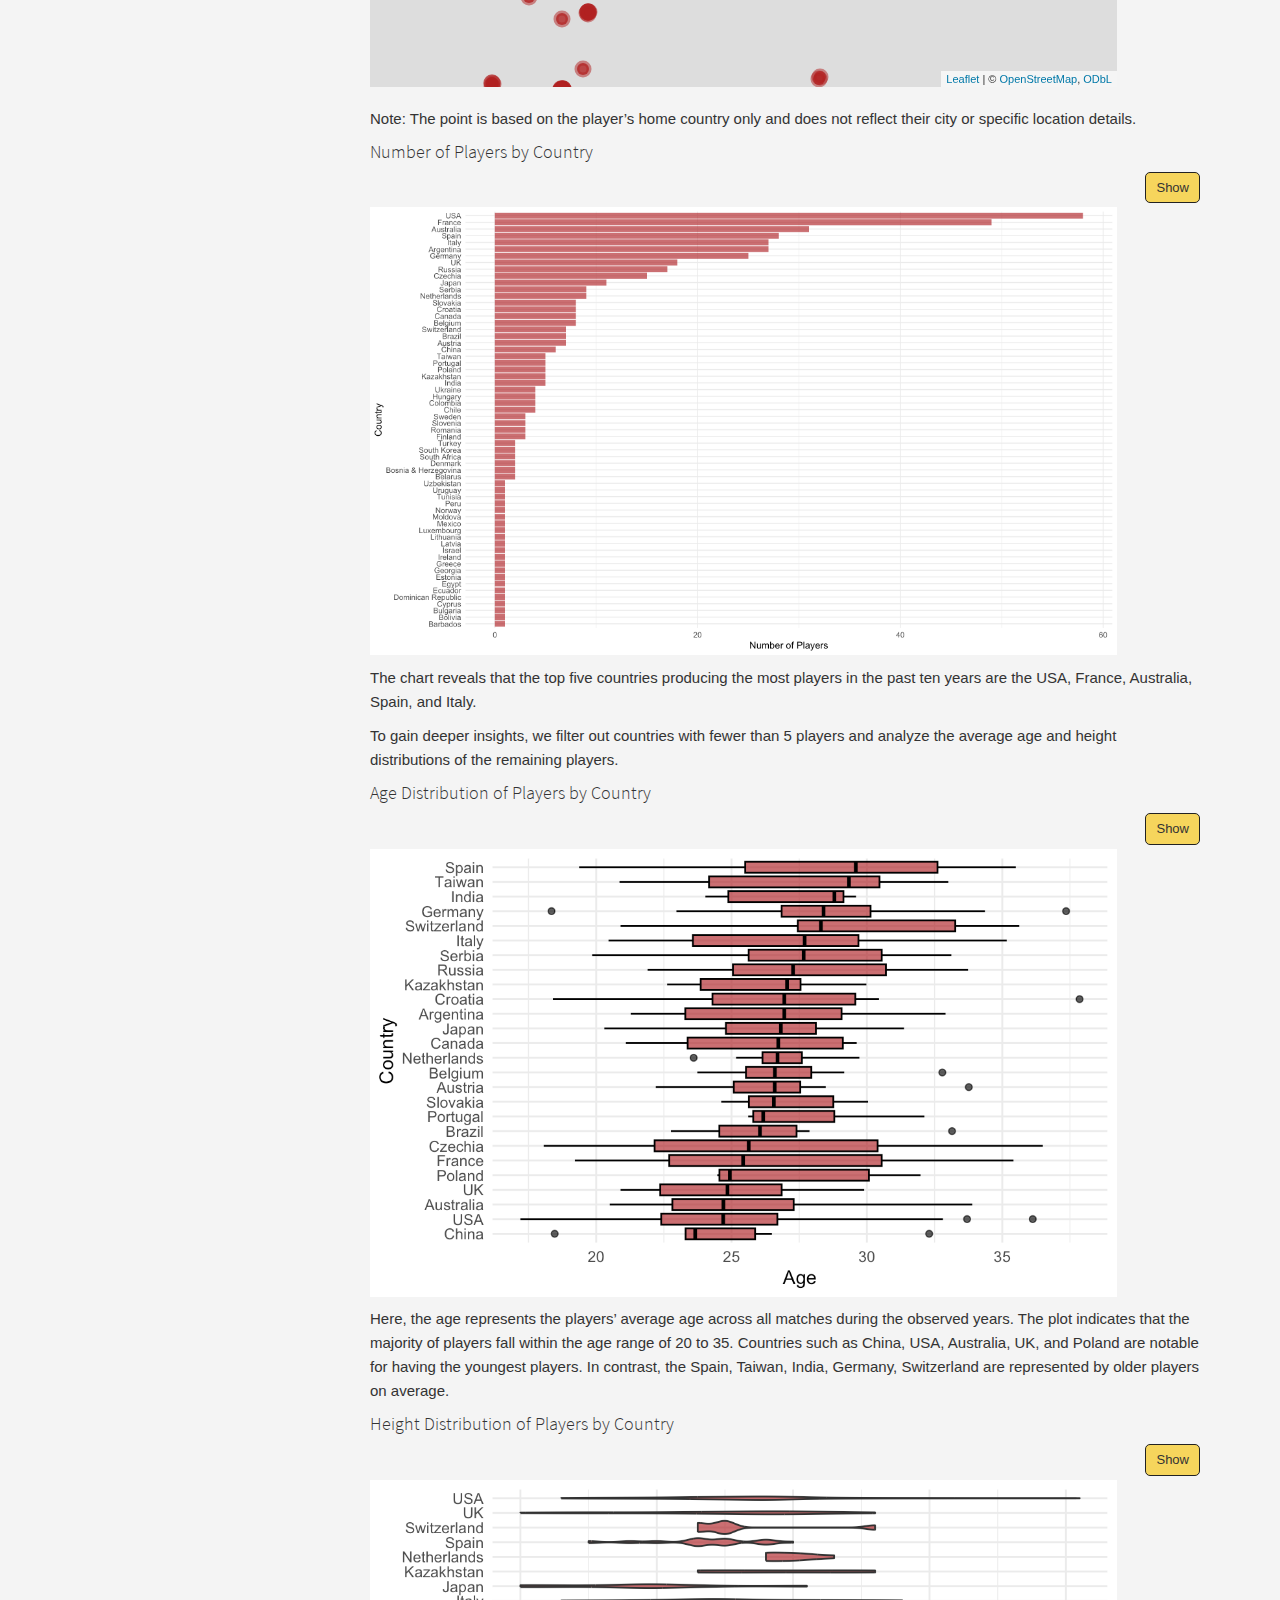
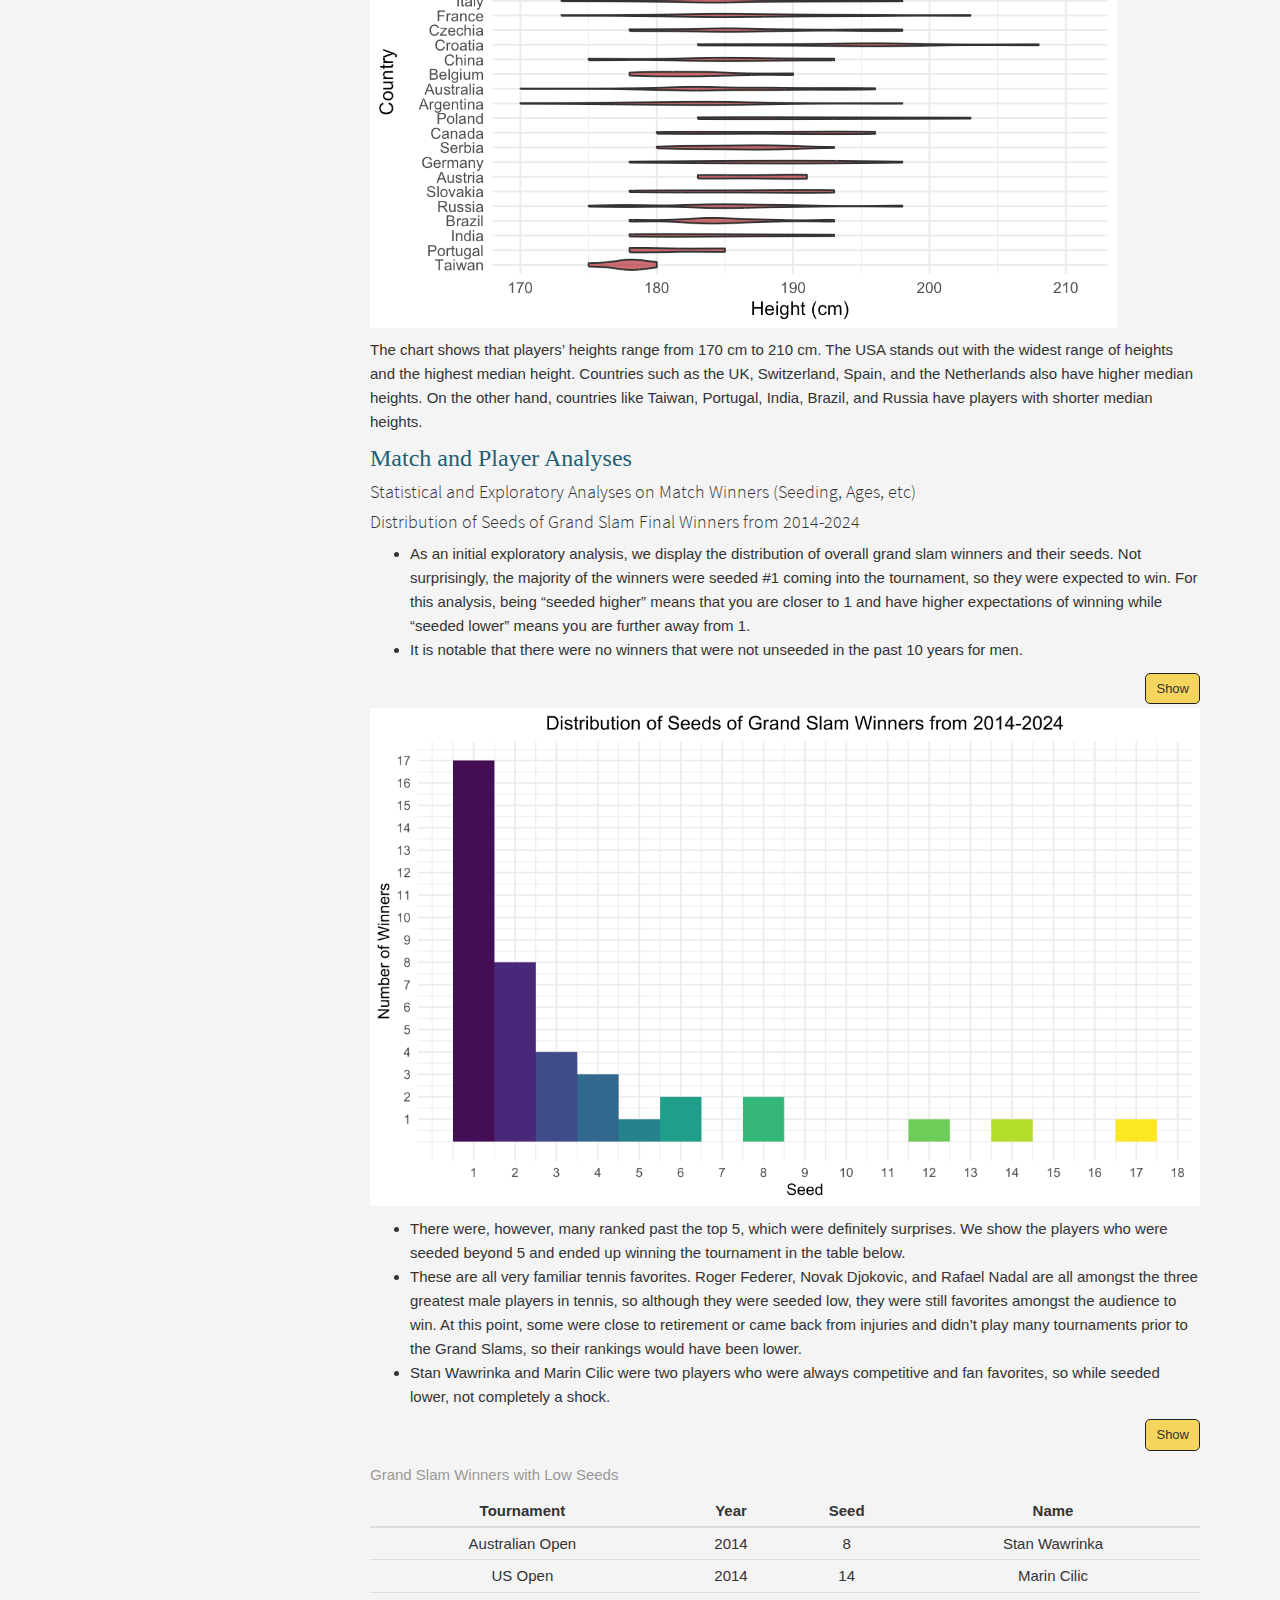
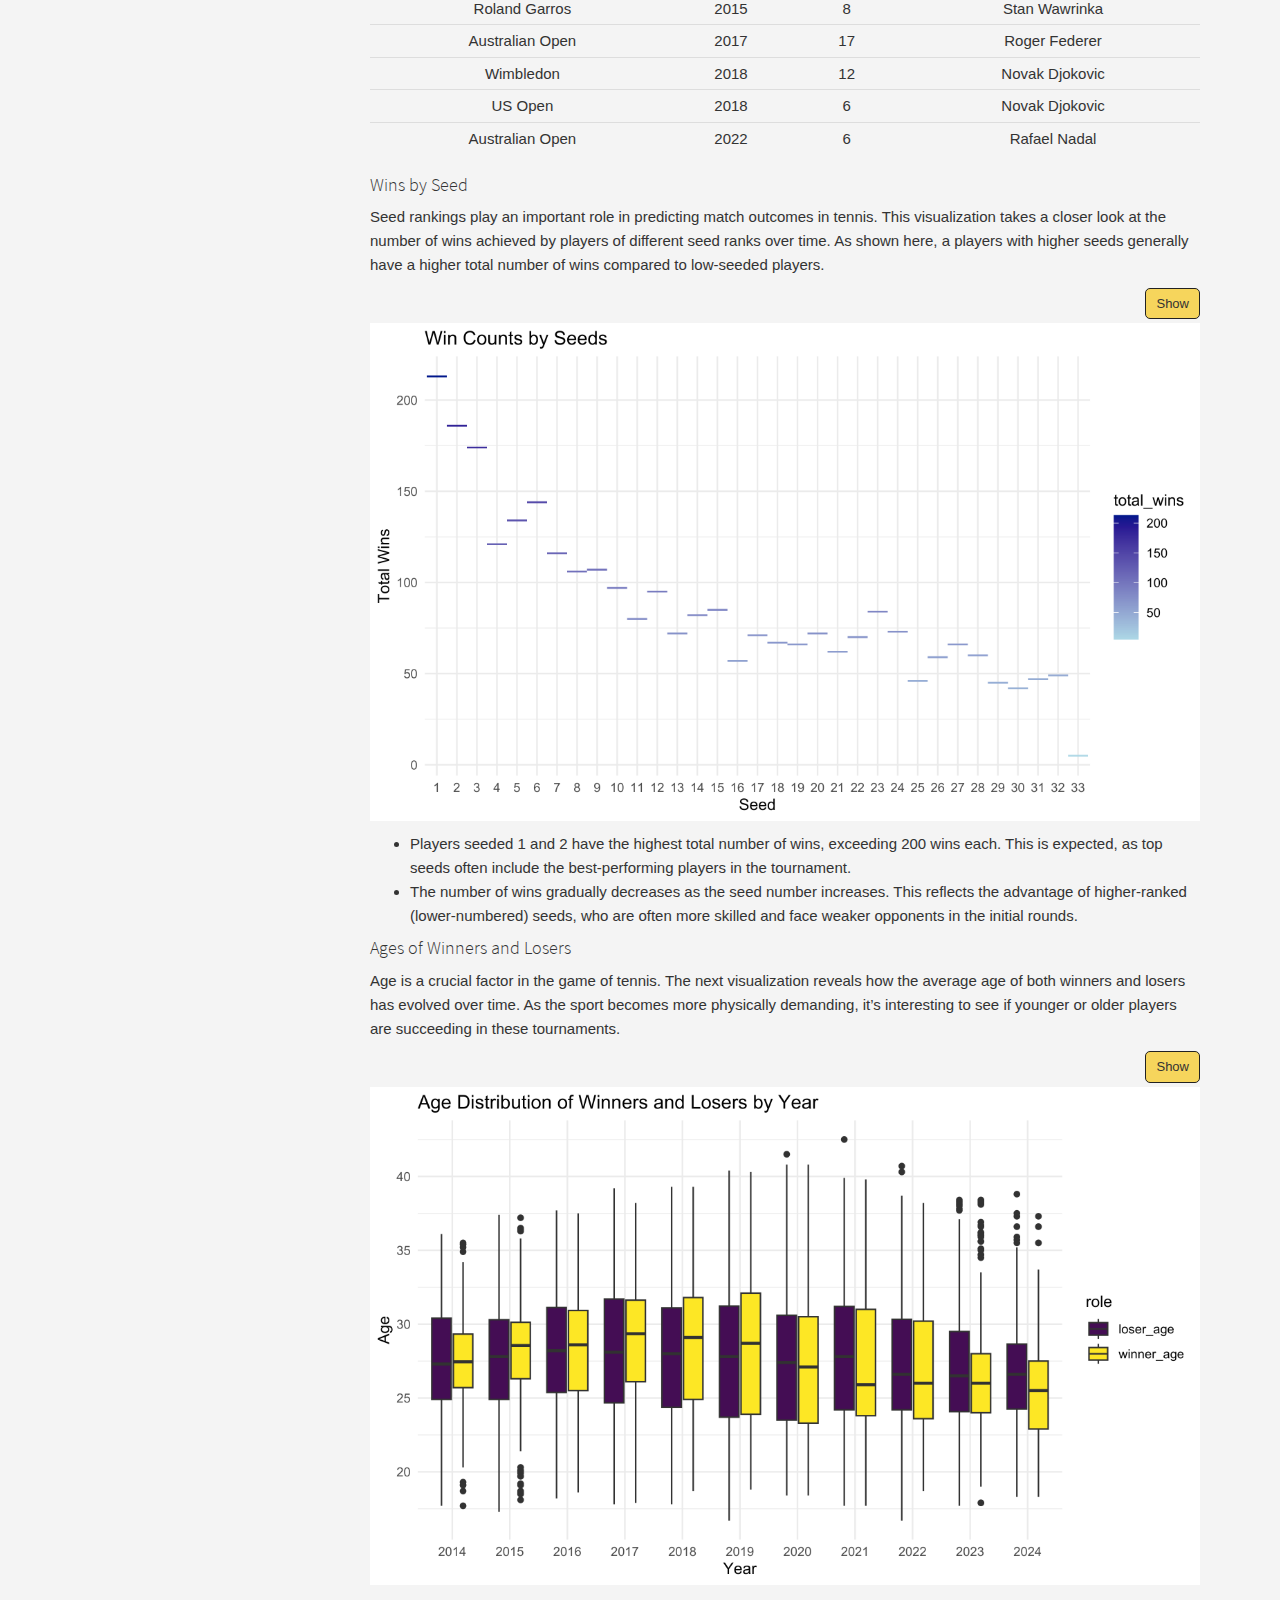
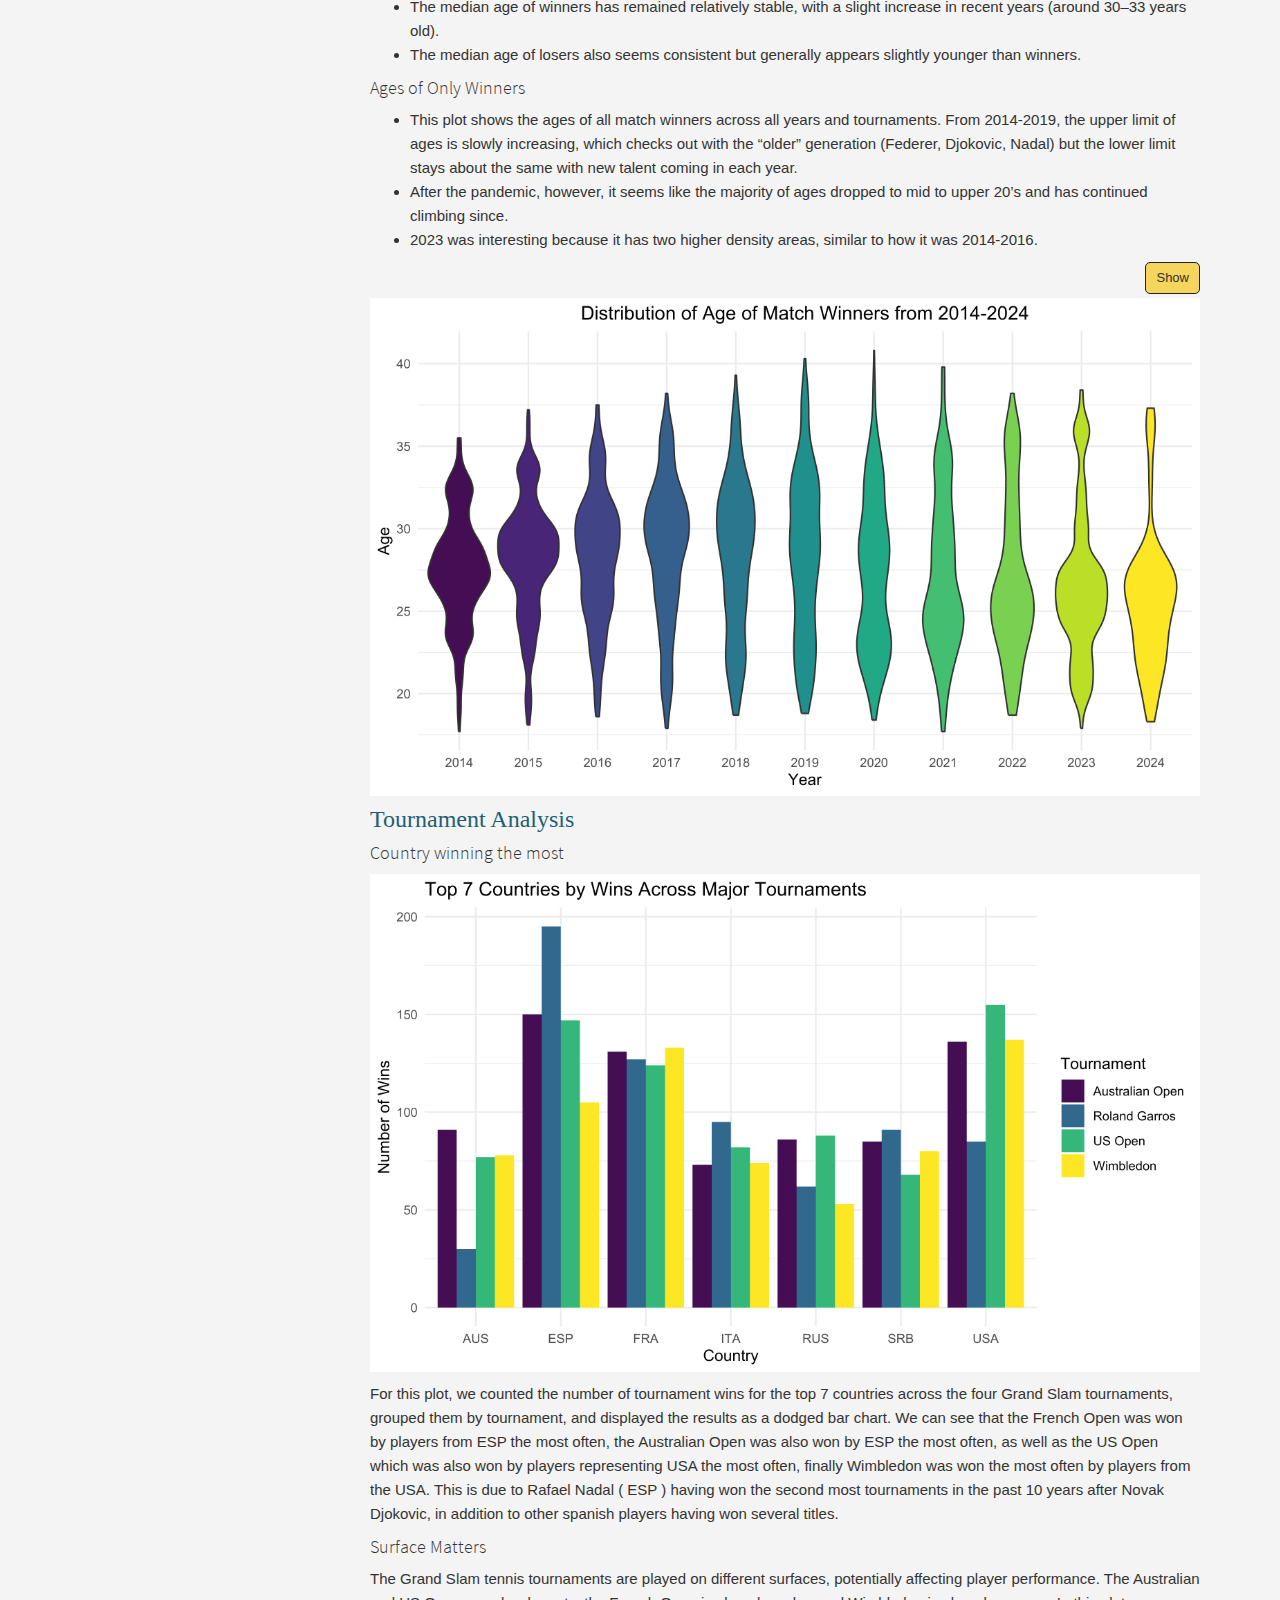
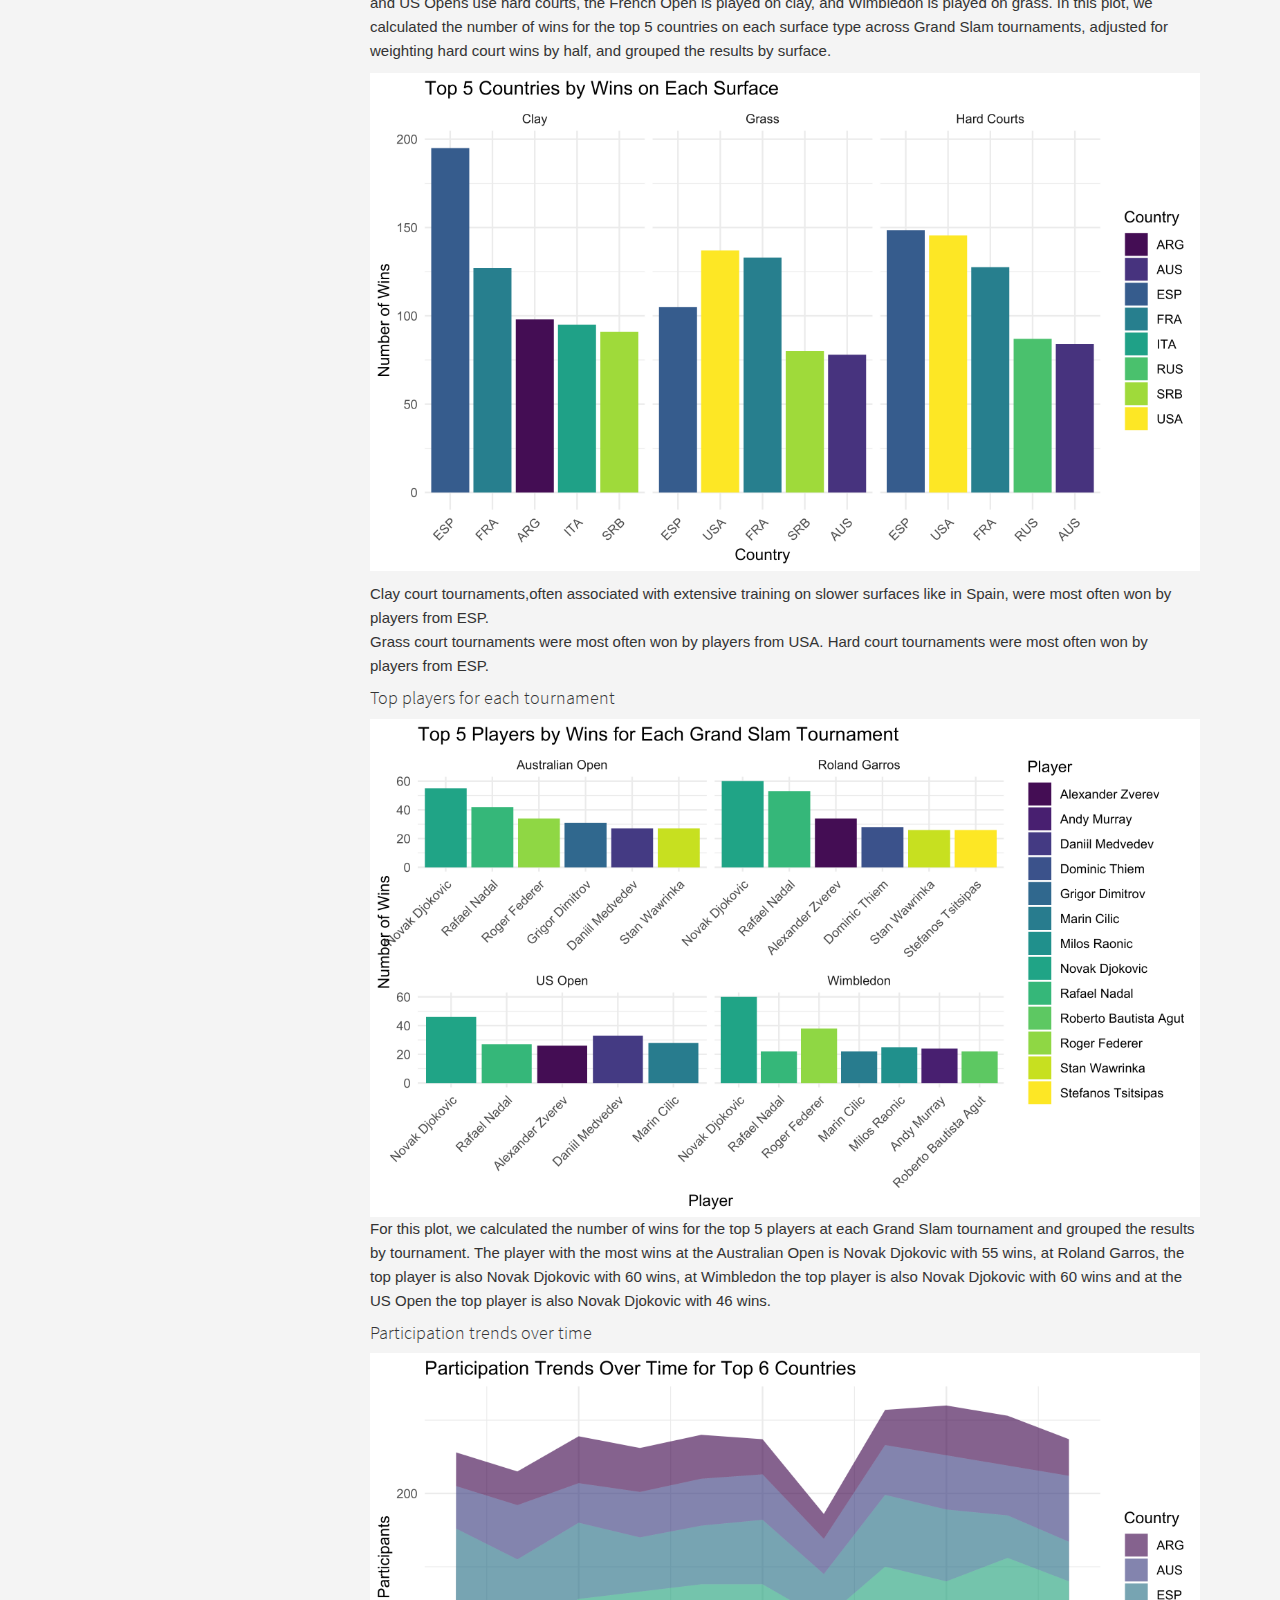
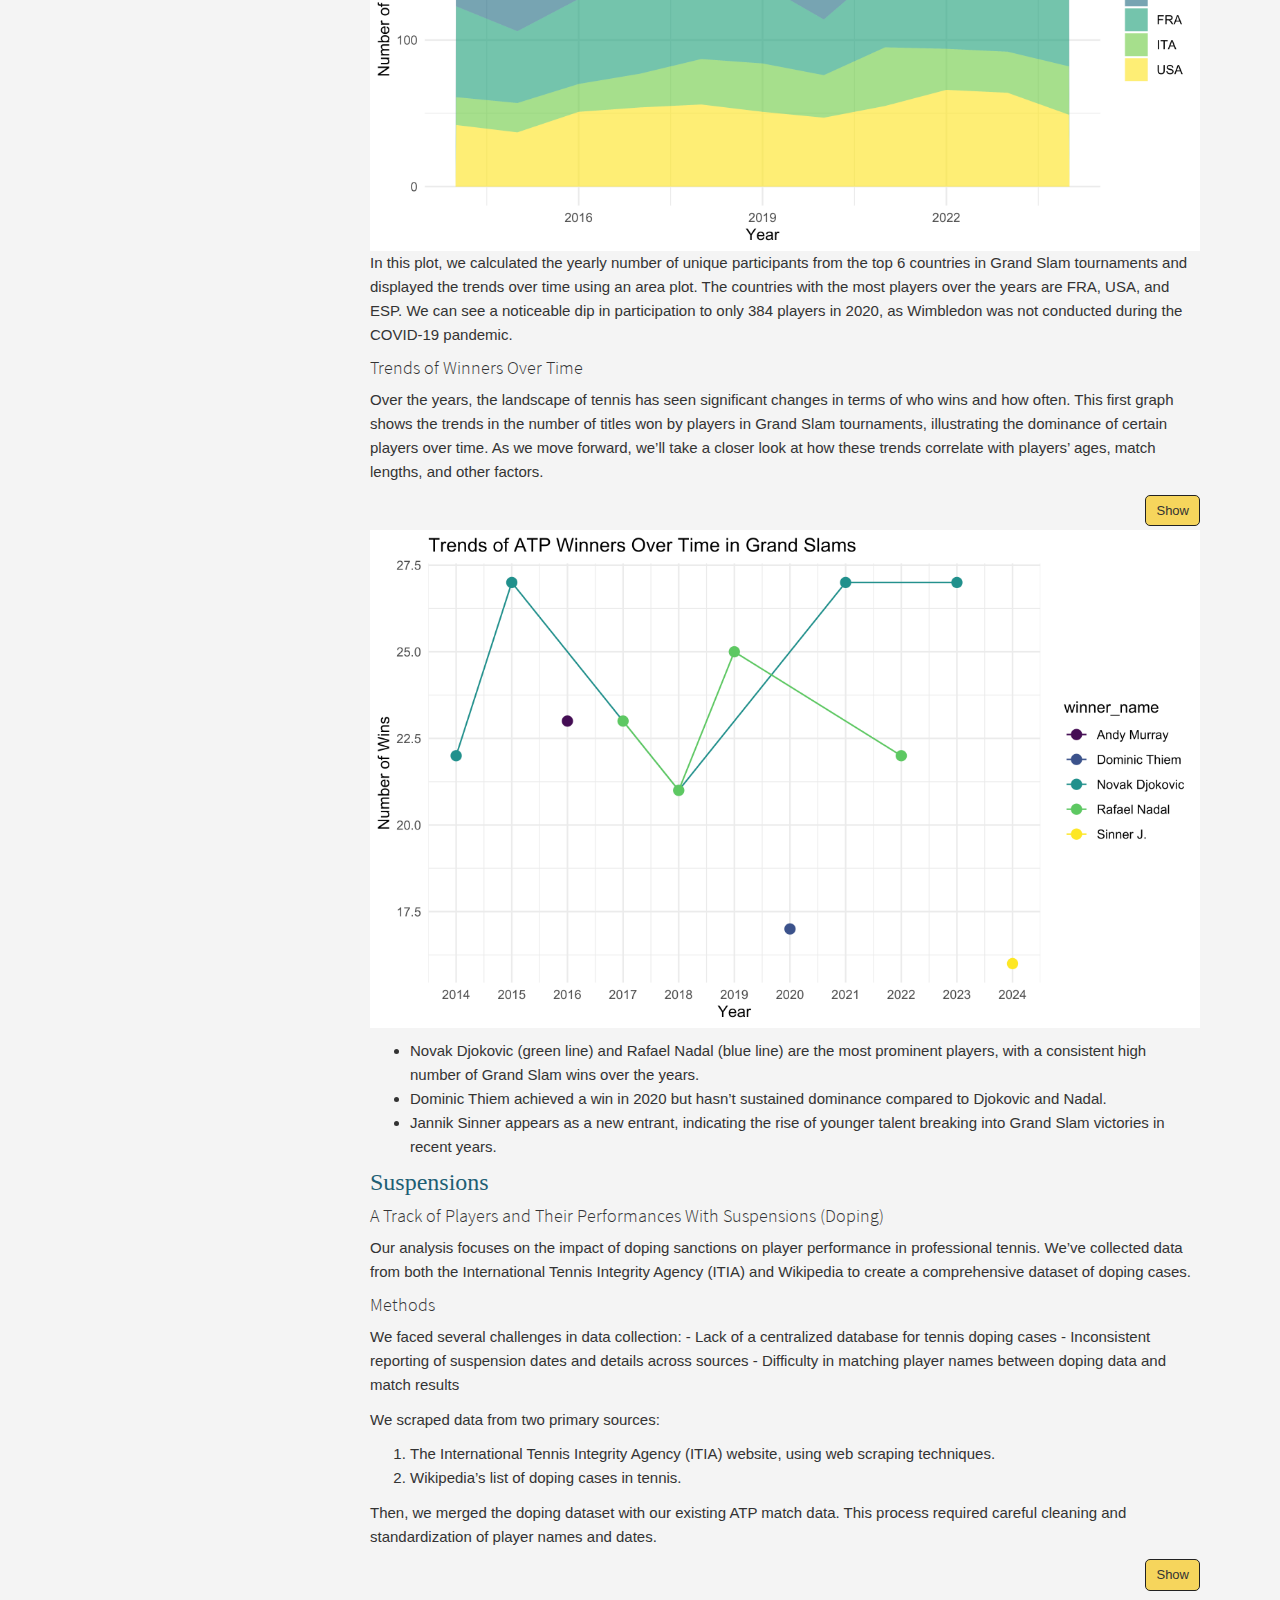
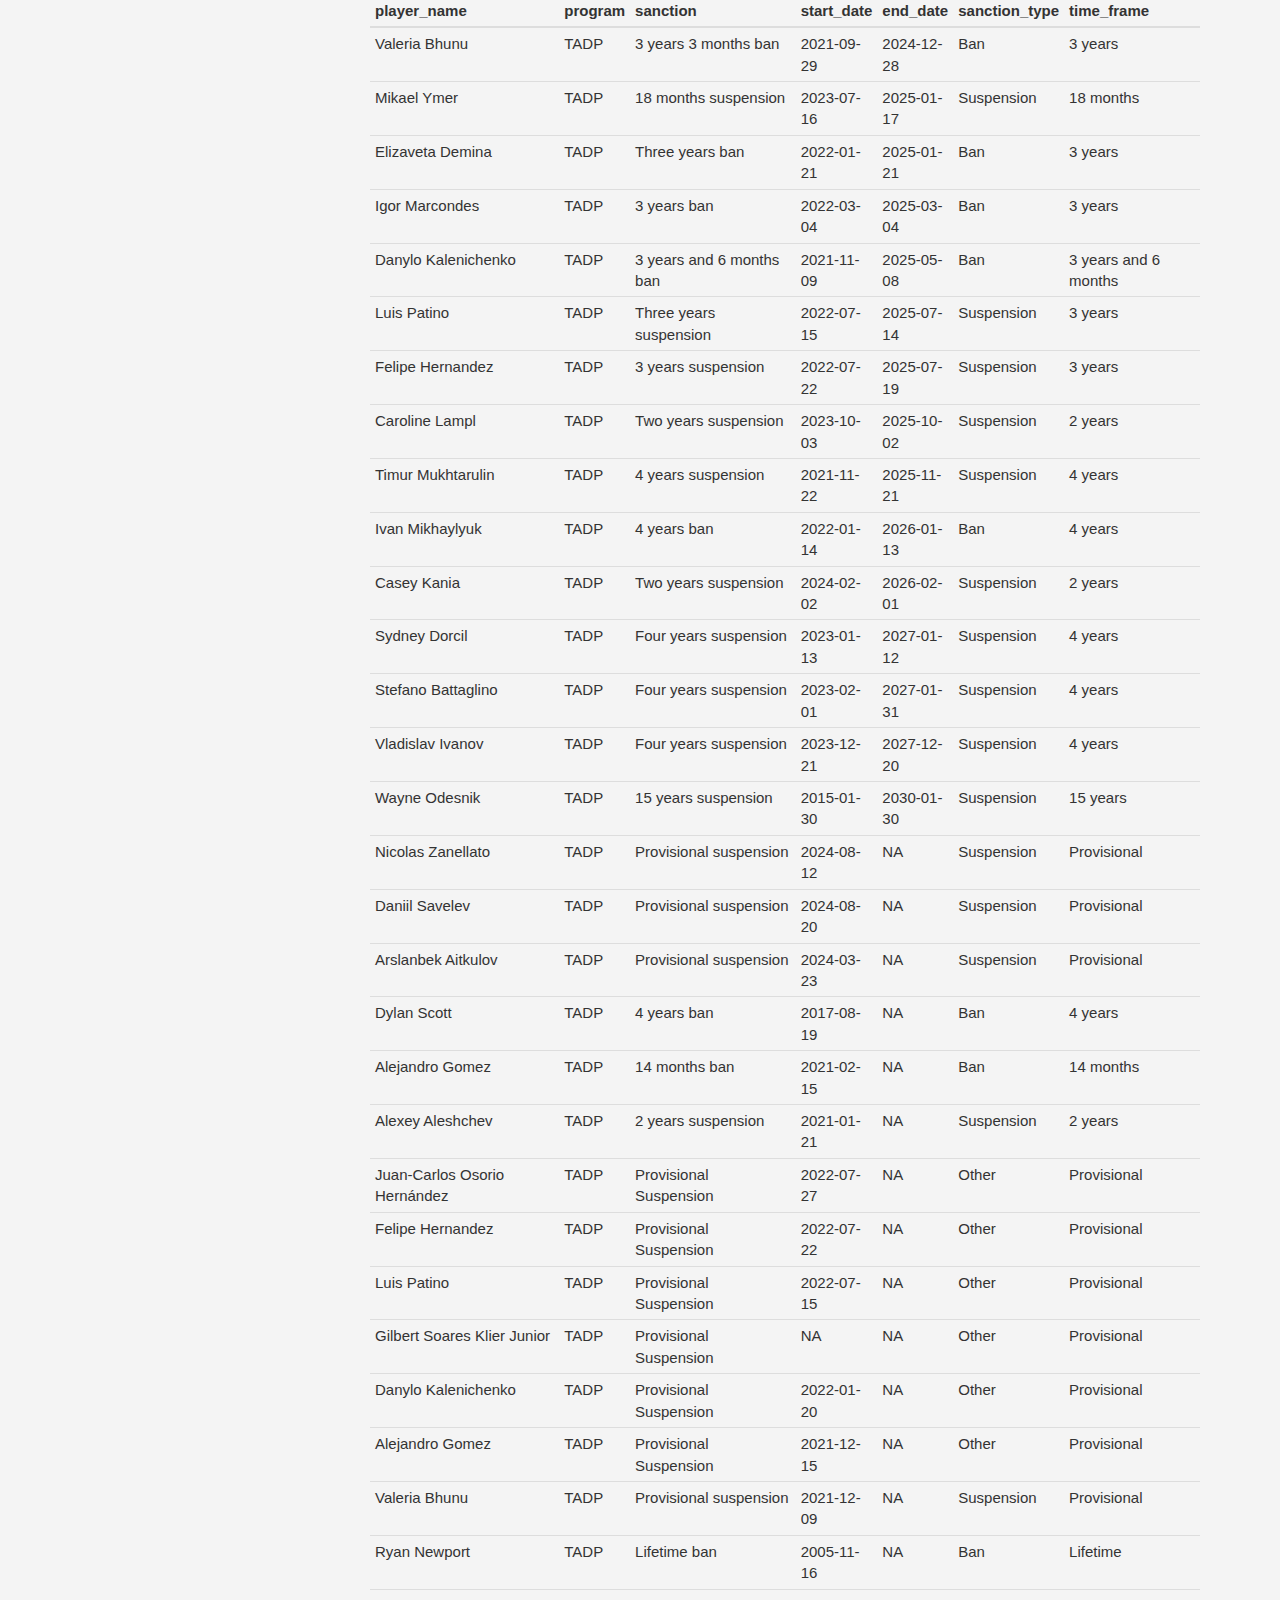
